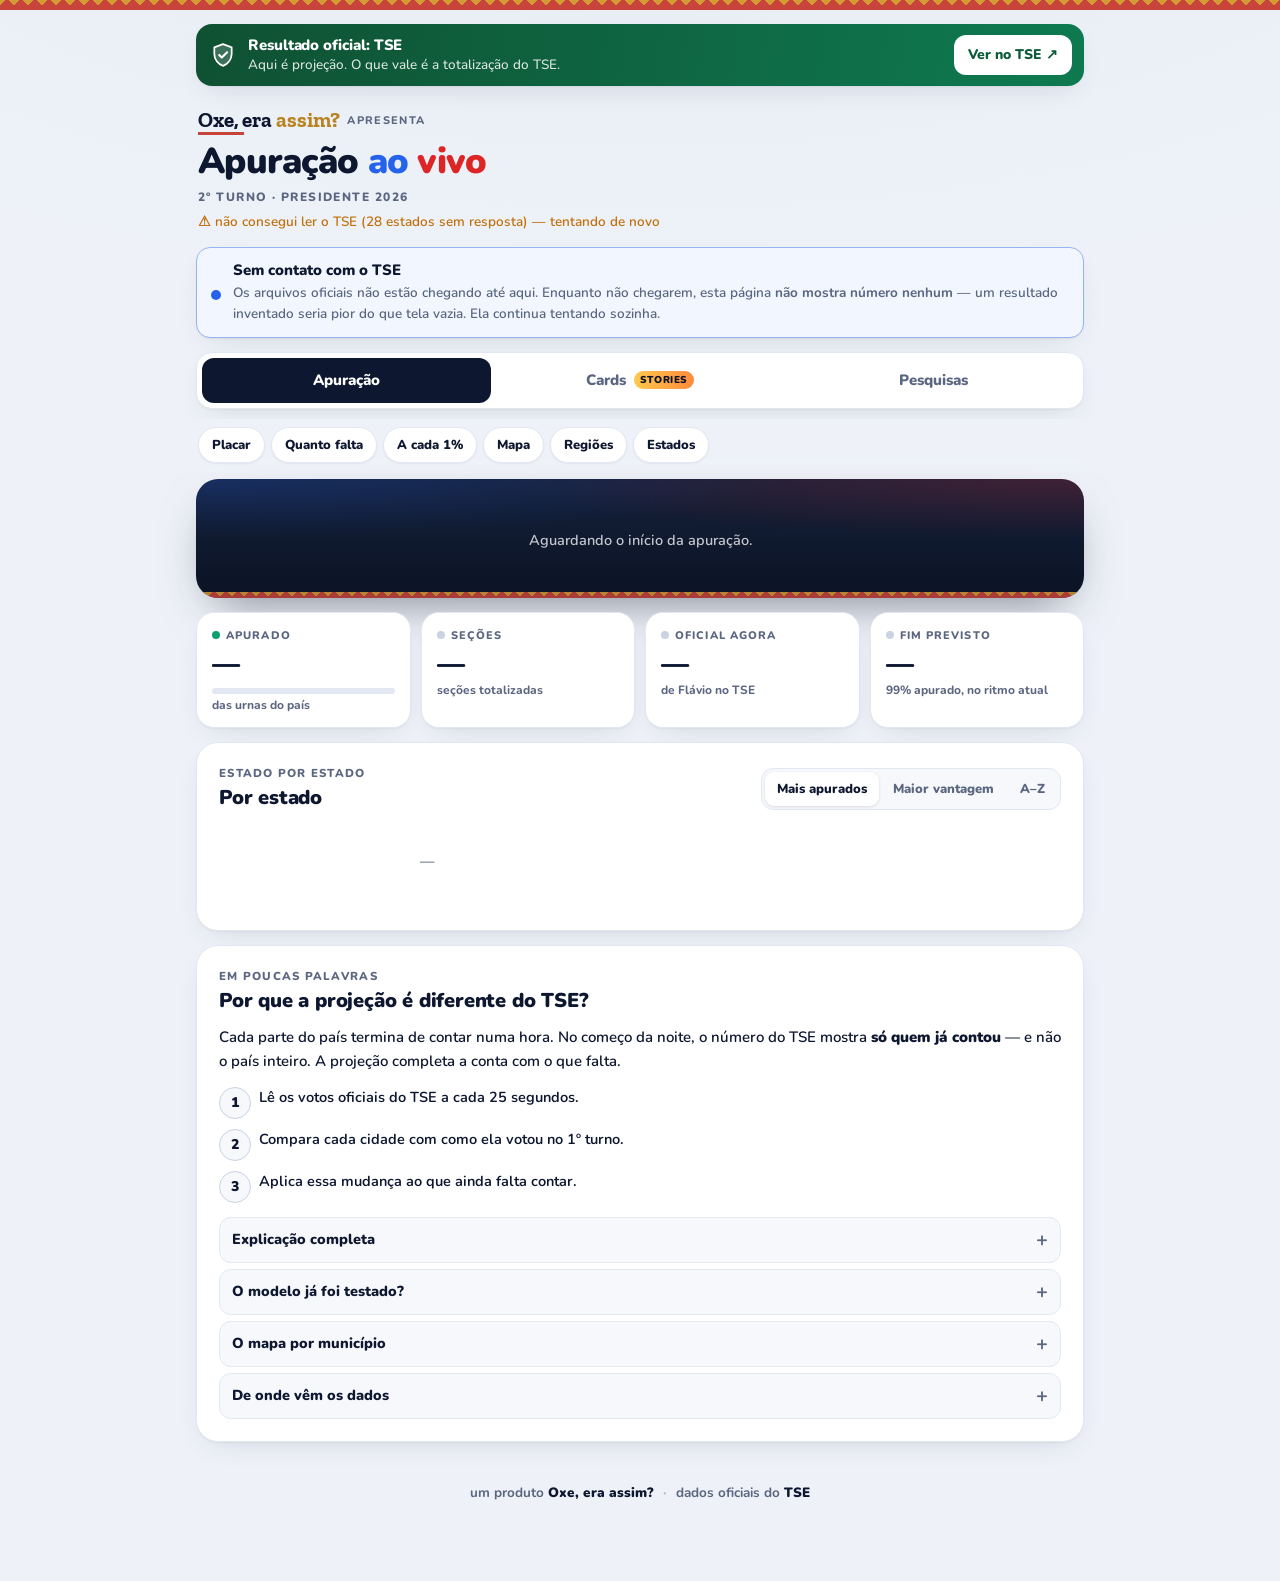
==== apuracao.html @ ff141b6e "Site versão 2: mapa por município, registro a cada 1%, cards de stories e novo visual Mapa com os 5," ====
<!DOCTYPE html>
<html lang="pt-BR">
<head>
<meta charset="utf-8">
<meta name="viewport" content="width=device-width, initial-scale=1">
<title>Projeção da apuração — Presidente 2026</title>
<meta name="description" content="Projeção do resultado final da eleição presidencial a partir dos arquivos oficiais de divulgação do TSE, corrigindo o viés da ordem de apuração.">
<meta name="color-scheme" content="dark light">
<meta name="theme-color" content="#0B1324">

<!--
  Política de segurança de conteúdo.

  A página só pode buscar dados de dois lugares: o TSE e a Wikipédia. Se
  algum script estranho for injetado aqui, ele não consegue mandar nada para
  fora, porque nenhum outro destino é permitido. Também não há script de
  terceiros, nem rastreador, nem CDN: tudo o que roda vem deste repositório.

  'unsafe-inline' em script-src é necessário porque o código da página é
  inline; em compensação, nenhuma origem externa de script é aceita.
-->
<meta http-equiv="Content-Security-Policy" content="
  default-src 'none';
  script-src 'self' 'unsafe-inline';
  style-src 'self' 'unsafe-inline';
  img-src 'self' data: https://oxeapuracao.goatcounter.com;
  font-src 'self' data:;
  connect-src 'self' https://resultados.tse.jus.br https://pt.wikipedia.org;
  manifest-src 'self';
  worker-src 'self';
  base-uri 'none';
  form-action 'none';
  frame-ancestors 'none';
  object-src 'none';
  upgrade-insecure-requests">
<meta name="referrer" content="no-referrer">

<!-- Permite instalar na tela de início do celular e abrir como aplicativo. -->
<meta name="apple-mobile-web-app-capable" content="yes">
<meta name="apple-mobile-web-app-title" content="Apuração">
<meta name="apple-mobile-web-app-status-bar-style" content="black-translucent">
<meta name="mobile-web-app-capable" content="yes">

<meta property="og:title" content="Projeção da apuração — Presidente 2026">
<meta property="og:description" content="No começo da apuração o número engana, porque nem todo lugar termina de contar na mesma hora. Projeção a partir dos dados oficiais do TSE.">
<meta property="og:type" content="website">
<meta name="twitter:card" content="summary">
<style>
/* Nunito (SIL Open Font License 1.1), embutida para não depender de servidor de fontes. */
@font-face{font-family:"Nunito";font-style:normal;font-display:swap;font-weight:200 1000;src:url([data-uri]) format("woff2");unicode-range:U+0000-00FF,U+0131,U+0152-0153,U+02BB-02BC,U+02C6,U+02DA,U+02DC,U+0304,U+0308,U+0329,U+2000-206F,U+20AC,U+2122,U+2191,U+2193,U+2212,U+2215,U+FEFF,U+FFFD;}
/* Zilla Slab 700 (SIL Open Font License 1.1), a letra da marca Oxe, era assim? */
@font-face{font-family:"Zilla Slab";font-style:normal;font-display:swap;font-weight:700;src:url([data-uri]) format("woff2");unicode-range:U+0000-00FF,U+0131,U+0152-0153,U+02BB-02BC,U+02C6,U+02DA,U+02DC,U+2000-206F,U+20AC,U+2122,U+2212;}
</style>
<style>
/*
 * Direção visual (versão 2).
 *
 * Uma noite de apuração é lida de relance, quase sempre no celular. A página
 * é um PLACAR: o número grande no topo, o resto organizado em cartões
 * quietos abaixo dele. A letra é a Nunito — redonda, cheia, legível em
 * tamanho pequeno e bonita em tamanho grande —, embutida no próprio site.
 *
 * As cores dos candidatos são o sistema inteiro: azul para Flávio, vermelho
 * para Lula. Verde só aparece para "ao vivo" e progresso de apuração, que
 * são estado e não opinião. Números sempre em dígitos de largura fixa, para
 * a linha não tremer quando atualiza sozinha.
 */

:root{
  --fundo:#EEF2F8;
  --fundo-2:#E6ECF5;
  --superficie:#FFFFFF;
  --superficie-2:#F6F8FC;
  --painel:#0B1324;
  --painel-2:#14203A;
  --linha:#E2E8F1;
  --linha-forte:#C9D3E2;
  --texto:#0E1730;
  --fraco:#5B6680;
  --pl:#2563EB;
  --pl-forte:#1D4ED8;
  --pl-claro:#DBE7FE;
  --pl-vivo:#7DB2FF;
  --pt:#DC2626;
  --pt-forte:#B91C1C;
  --pt-claro:#FDE0E0;
  --pt-vivo:#FF8A80;
  --ok:#0E9F6E;
  --alerta:#C2700C;
  --mapa-vazio:#D7DEE9;
  --raio:22px;
  --sombra:0 1px 2px rgba(14,23,48,.05),0 10px 30px -12px rgba(14,23,48,.14);
}

@media (prefers-color-scheme: dark){
  :root{
    --fundo:#070B14;
    --fundo-2:#0B1120;
    --superficie:#111A2B;
    --superficie-2:#16213A;
    --painel:#050912;
    --painel-2:#101A30;
    --linha:#1F2A40;
    --linha-forte:#2F3D58;
    --texto:#EAF0FA;
    --fraco:#97A3BC;
    --pl:#4F8DFF;
    --pl-forte:#3B7BF5;
    --pl-claro:#18294A;
    --pt:#F05252;
    --pt-forte:#E53E3E;
    --pt-claro:#3F1D22;
    --ok:#34C38F;
    --alerta:#E3A23F;
    --mapa-vazio:#24304A;
    --sombra:0 1px 2px rgba(0,0,0,.4),0 12px 30px -14px rgba(0,0,0,.6);
  }
}

*{box-sizing:border-box}

html{-webkit-text-size-adjust:100%}
body{
  margin:0;
  background:
    radial-gradient(1200px 500px at 50% -200px,var(--fundo-2),transparent),
    var(--fundo);
  color:var(--texto);
  font:500 16px/1.55 "Nunito",ui-rounded,"SF Pro Rounded",-apple-system,
       BlinkMacSystemFont,"Segoe UI",Roboto,Arial,sans-serif;
  -webkit-font-smoothing:antialiased;
  padding:0 0 72px;
  font-variant-numeric:tabular-nums;
}

.wrap{max-width:920px;margin:0 auto;padding:0 16px}

/* ---------- faixa do TSE, no topo ---------- */
.oficialTopo{
  display:flex;align-items:center;gap:12px;
  margin:14px 0 0;padding:11px 12px 11px 14px;
  border-radius:16px;
  background:linear-gradient(100deg,#0F5132,#0E7A50);
  color:#fff;box-shadow:var(--sombra);
}
.oficialTopo svg{flex:0 0 auto}
.oficialTopo .t{flex:1;min-width:0;font-size:13.5px;line-height:1.3}
.oficialTopo .t b{display:block;font-size:15px;font-weight:850;letter-spacing:-.005em}
.oficialTopo .t span{opacity:.85}
.oficialTopo a{
  flex:0 0 auto;background:#fff;color:#0B5C3B;text-decoration:none;
  font-weight:850;font-size:14px;border-radius:12px;padding:9px 14px;
  white-space:nowrap;
}
.oficialTopo a:hover{filter:brightness(.96)}

/* ---------- cabeçalho ---------- */
.topo{padding:22px 2px 14px;display:flex;align-items:flex-end;gap:12px;flex-wrap:wrap}
.topo .marca{flex:1;min-width:220px}
.sobretitulo{
  font-size:12px;font-weight:850;letter-spacing:.12em;text-transform:uppercase;
  color:var(--fraco);
}
h1{
  font-size:clamp(25px,6.4vw,36px);
  margin:2px 0 0;
  font-weight:900;
  letter-spacing:-.02em;
  line-height:1.08;
}
h1 .pl{color:var(--pl)} h1 .pt{color:var(--pt)}
.sub{color:var(--fraco);font-size:13.5px;margin-top:6px;font-weight:600}
.pisca{
  display:inline-block;width:8px;height:8px;border-radius:50%;
  background:var(--ok);margin-right:7px;vertical-align:1px;
  animation:pulso 1.8s infinite;
  box-shadow:0 0 0 0 color-mix(in srgb,var(--ok) 60%,transparent);
}

h2{
  font-size:20px;margin:0;font-weight:900;letter-spacing:-.01em;line-height:1.2;
}
.rotulo{
  display:block;font-size:11.5px;font-weight:850;letter-spacing:.11em;
  text-transform:uppercase;color:var(--fraco);margin-bottom:3px;
}
.cab{display:flex;align-items:flex-end;justify-content:space-between;gap:12px;
  margin-bottom:16px;flex-wrap:wrap}
.pilula{
  font-size:12.5px;font-weight:800;color:var(--fraco);
  background:var(--superficie-2);border:1px solid var(--linha);
  padding:4px 10px;border-radius:999px;white-space:nowrap;
}

/* ---------- superfícies ---------- */
.cartao{
  background:var(--superficie);
  border:1px solid var(--linha);
  border-radius:var(--raio);
  padding:22px;
  margin-bottom:14px;
  box-shadow:var(--sombra);
}
@media (max-width:480px){ .cartao{padding:18px 16px} }

/* ---------- faixa de estado ---------- */
.status{
  display:flex;align-items:flex-start;gap:12px;
  padding:13px 16px;border-radius:16px;margin-bottom:14px;
  font-size:14px;line-height:1.45;
  border:1px solid var(--linha);background:var(--superficie);
  box-shadow:var(--sombra);
}
.status b{display:block;font-size:15px;margin-bottom:1px;font-weight:850}
.status .faixa{font-size:13.5px}
.status.pesq{border-color:color-mix(in srgb,var(--pl) 40%,var(--linha));
  background:color-mix(in srgb,var(--pl) 6%,var(--superficie))}
.status.vivo{border-color:color-mix(in srgb,var(--ok) 45%,var(--linha));
  background:color-mix(in srgb,var(--ok) 7%,var(--superficie))}
.ponto{width:10px;height:10px;border-radius:50%;flex:0 0 auto;margin-top:6px}
.status.vivo .ponto{background:var(--ok);box-shadow:0 0 0 0 color-mix(in srgb,var(--ok) 60%,transparent);animation:pulso 1.8s infinite}
.status.pesq .ponto{background:var(--pl)}
.status.fim .ponto{background:var(--fraco)}
@keyframes pulso{
  70%{box-shadow:0 0 0 10px transparent}
  100%{box-shadow:0 0 0 0 transparent}
}

/* ---------- abas ---------- */
.abas{
  display:flex;gap:4px;margin-bottom:14px;
  background:var(--superficie);border:1px solid var(--linha);
  border-radius:16px;padding:5px;box-shadow:var(--sombra);
}
.aba{
  flex:1;background:none;border:0;border-radius:12px;padding:11px 12px;
  font:inherit;font-size:15px;font-weight:850;color:var(--fraco);
  cursor:pointer;transition:background .15s,color .15s;
}
.aba.ativa{background:var(--texto);color:var(--superficie)}
.aba:not(.ativa):hover{color:var(--texto);background:var(--superficie-2)}
.aba:focus-visible{outline:2px solid var(--pl);outline-offset:2px}

/* ---------- o placar ---------- */
#cartaoPlacar,.painel{
  background:
    radial-gradient(120% 90% at 0% 0%,color-mix(in srgb,var(--pl) 22%,transparent),transparent 55%),
    radial-gradient(120% 90% at 100% 0%,color-mix(in srgb,var(--pt) 22%,transparent),transparent 55%),
    linear-gradient(180deg,var(--painel-2),var(--painel));
  border:0;
  color:#fff;
  padding:26px 24px 22px;
  position:relative;
  overflow:hidden;
  box-shadow:0 20px 50px -20px rgba(8,15,35,.55);
}
#cartaoPlacar>*,.painel>*{position:relative}
.painel h2{color:#fff}
.painel .rotulo{color:rgba(255,255,255,.6)}

.placar{display:flex;gap:14px;align-items:flex-start}
.lado{flex:1;min-width:0}
.lado.dir{text-align:right}
.quem{display:flex;align-items:center;gap:9px;margin-bottom:8px}
.lado.dir .quem{flex-direction:row-reverse}
.avatar{
  width:34px;height:34px;border-radius:50%;flex:0 0 auto;
  display:grid;place-items:center;font-weight:900;font-size:13.5px;color:#fff;
  letter-spacing:-.02em;
}
.pl .avatar{background:linear-gradient(140deg,#3B82F6,#1D4ED8);box-shadow:0 0 0 3px rgba(125,178,255,.25)}
.pt .avatar{background:linear-gradient(140deg,#F05252,#B91C1C);box-shadow:0 0 0 3px rgba(255,138,128,.25)}
.nome{
  font-size:15px;color:rgba(255,255,255,.92);
  font-weight:800;letter-spacing:.005em;line-height:1.15;
  min-width:0;overflow-wrap:anywhere;
}
@media (max-width:420px){ .nome{font-size:13.5px} .avatar{width:30px;height:30px;font-size:12px} }
.nome small{display:block;font-size:11.5px;font-weight:700;color:rgba(255,255,255,.55);letter-spacing:.04em}
.pct{
  /* 11,5vw: a 13 o "51,0%" saía cortado numa tela de 320 px. */
  font-size:clamp(34px,11.6vw,70px);
  font-weight:900;line-height:.95;letter-spacing:-.035em;
}
#cartaoPlacar .faixa,.painel .faixa{font-size:12.5px;color:rgba(255,255,255,.62);margin-top:8px;font-weight:600}

.barra{
  height:16px;border-radius:999px;overflow:hidden;display:flex;
  margin:22px 0 0;background:rgba(255,255,255,.12);gap:3px;
}
.barra i{display:block;height:100%;transition:width .8s cubic-bezier(.22,1,.36,1)}
.barra i:first-child{border-radius:999px 0 0 999px}
.barra i:last-child{border-radius:0 999px 999px 0}
.meio{position:relative;height:20px}
.meio:after{
  content:"";position:absolute;left:50%;top:-16px;width:3px;height:22px;
  background:#fff;opacity:.95;border-radius:2px;transform:translateX(-50%);
}
.meio span{
  position:absolute;left:50%;top:8px;transform:translateX(-50%);
  font-size:10.5px;color:rgba(255,255,255,.65);letter-spacing:.06em;font-weight:800;
}
#probabilidade{
  font-size:14.5px;margin-top:10px;color:#fff;font-weight:750;
  background:rgba(255,255,255,.08);border:1px solid rgba(255,255,255,.12);
  border-radius:12px;padding:9px 12px;text-align:center;
}

/* comparação oficial × projeção, dentro do placar */
.compara{margin-top:16px;display:grid;gap:9px}
.compara .linha{display:grid;grid-template-columns:96px 1fr 112px;gap:10px;align-items:center}
.compara .tag{font-size:11.5px;font-weight:850;letter-spacing:.08em;text-transform:uppercase;color:rgba(255,255,255,.7)}
.compara .mini{height:8px;border-radius:999px;overflow:hidden;display:flex;background:rgba(255,255,255,.12);gap:2px}
.compara .mini i{display:block;height:100%}
.compara .v{font-size:13px;font-weight:800;text-align:right;color:rgba(255,255,255,.9)}
.oqueE{font-size:12.5px;color:rgba(255,255,255,.6);margin-top:12px;line-height:1.5;font-weight:600}
.oqueE b{color:rgba(255,255,255,.9)}

/* ---------- contagem regressiva ---------- */
.contagem{margin-bottom:22px}
.rotuloContagem{
  font-size:12px;letter-spacing:.12em;text-transform:uppercase;
  color:rgba(255,255,255,.65);margin-bottom:12px;font-weight:850;
}
.relogio{display:flex;align-items:flex-start;justify-content:center;gap:6px}
.relogio .bloco{
  display:flex;flex-direction:column;align-items:center;min-width:66px;
  background:rgba(255,255,255,.07);border:1px solid rgba(255,255,255,.1);
  border-radius:14px;padding:10px 6px 8px;
}
.relogio b{
  font-size:clamp(28px,8.5vw,42px);font-weight:900;line-height:1;
  letter-spacing:-.02em;color:#fff;
}
.relogio span{
  font-size:10.5px;color:rgba(255,255,255,.55);margin-top:6px;
  letter-spacing:.08em;text-transform:uppercase;font-weight:800;
}
.relogio .sep{display:none}
.dataUrnas{font-size:12.5px;color:rgba(255,255,255,.55);margin-top:14px;font-weight:700}
.vazio{text-align:center;padding:24px 8px;color:var(--fraco);font-size:14.5px;font-weight:600}
#cartaoPlacar .vazio{color:rgba(255,255,255,.75)}

/* ---------- blocos de números ---------- */
.blocos{
  display:grid;grid-template-columns:repeat(2,minmax(0,1fr));gap:10px;
  margin-bottom:14px;
}
@media (min-width:700px){ .blocos{grid-template-columns:repeat(4,minmax(0,1fr))} }
.bloco-num{
  background:var(--superficie);border:1px solid var(--linha);
  border-radius:18px;padding:14px 15px 13px;box-shadow:var(--sombra);
  min-width:0;
}
.bloco-num .l{font-size:12px;color:var(--fraco);font-weight:750;line-height:1.3;margin-top:4px}
.bloco-num .r{font-size:clamp(17px,5.4vw,28px);font-weight:900;letter-spacing:-.02em;line-height:1.1;
  white-space:nowrap;overflow:hidden;text-overflow:ellipsis}
.bloco-num .k{font-size:11px;font-weight:850;letter-spacing:.1em;text-transform:uppercase;color:var(--fraco);display:flex;align-items:center;gap:6px;margin-bottom:5px}
.bloco-num .k i{width:8px;height:8px;border-radius:50%;display:inline-block;background:var(--linha-forte)}
.bloco-num.pl .r{color:var(--pl)} .bloco-num.pl .k i{background:var(--pl)}
.bloco-num.pt .r{color:var(--pt)} .bloco-num.pt .k i{background:var(--pt)}
.bloco-num.ok .k i{background:var(--ok)}
.progresso{height:6px;border-radius:999px;background:var(--linha);overflow:hidden;margin-top:9px}
.progresso i{display:block;height:100%;background:linear-gradient(90deg,var(--ok),#34D399);border-radius:999px;transition:width .8s}

/* ---------- linha do tempo (registro a cada 1%) ---------- */
.linhaTempo{list-style:none;margin:0;padding:0;position:relative}
.linhaTempo:before{
  content:"";position:absolute;left:27px;top:8px;bottom:8px;width:2px;
  background:linear-gradient(var(--linha-forte),transparent);border-radius:2px;
}
.marco{display:grid;grid-template-columns:56px 1fr;gap:12px;padding:0 0 14px;position:relative;
  animation:entra .5s cubic-bezier(.22,1,.36,1)}
@keyframes entra{from{opacity:0;transform:translateY(-6px)}to{opacity:1;transform:none}}
.marco-pct{
  width:56px;height:56px;border-radius:50%;display:grid;place-items:center;
  background:var(--superficie);border:3px solid var(--linha-forte);
  font-weight:900;font-size:16px;letter-spacing:-.03em;position:relative;z-index:1;
}
.marco-pct.pl{border-color:var(--pl);color:var(--pl)}
.marco-pct.pt{border-color:var(--pt);color:var(--pt)}
.marco-corpo{
  background:var(--superficie-2);border:1px solid var(--linha);border-radius:16px;
  padding:11px 13px 10px;min-width:0;
}
.marco-topo{display:flex;justify-content:space-between;gap:10px;font-size:13px;color:var(--fraco);font-weight:750;margin-bottom:7px}
.marco-topo b{color:var(--texto);font-weight:900;font-size:14px}
.duelo{display:grid;grid-template-columns:82px 1fr auto;gap:9px;align-items:center;margin-top:5px}
.duelo .tag{font-size:10.5px;font-weight:900;letter-spacing:.08em;text-transform:uppercase;color:var(--fraco)}
.duelo .tag.proj{color:var(--texto)}
.duelo .mini{height:9px;border-radius:999px;overflow:hidden;display:flex;gap:2px;background:var(--linha)}
.duelo .mini i{display:block;height:100%}
.duelo .v{font-size:13px;font-weight:850;white-space:nowrap}
.duelo .v .a{color:var(--pl)} .duelo .v .b{color:var(--pt)}
.dif{margin-top:7px;font-size:12px;color:var(--fraco);font-weight:700}
.dif b{color:var(--texto)}
@media (max-width:420px){
  .marco{grid-template-columns:46px 1fr;gap:9px}
  .marco-pct{width:46px;height:46px;font-size:14px}
  .linhaTempo:before{left:22px}
  .duelo{grid-template-columns:74px 1fr auto;gap:7px}
  .duelo .tag{letter-spacing:.03em}
}
.acoes{display:flex;gap:8px;flex-wrap:wrap;margin-top:6px}
.bt-sec{
  font:inherit;font-size:14px;font-weight:850;cursor:pointer;
  background:var(--superficie-2);color:var(--texto);
  border:1px solid var(--linha-forte);border-radius:12px;padding:10px 14px;
}
.bt-sec:hover{background:var(--linha)}
.bt-sec.forte{background:var(--texto);color:var(--superficie);border-color:var(--texto)}

/* auditoria final */
.auditoria{display:grid;gap:8px;margin-top:4px}
.aud{display:grid;grid-template-columns:64px 1fr auto;gap:10px;align-items:center;
  padding:10px 12px;border-radius:14px;background:var(--superficie-2);border:1px solid var(--linha)}
.aud .p{font-weight:900;font-size:16px}
.aud .s{font-size:12.5px;color:var(--fraco);font-weight:700}
.aud .e{font-weight:900;font-size:14px;padding:4px 9px;border-radius:999px}
.aud .e.bom{background:color-mix(in srgb,var(--ok) 15%,transparent);color:var(--ok)}
.aud .e.ruim{background:color-mix(in srgb,var(--alerta) 15%,transparent);color:var(--alerta)}

/* ---------- mapa ---------- */
.seletor{display:inline-flex;background:var(--superficie-2);border:1px solid var(--linha);border-radius:12px;padding:3px;gap:2px}
.seletor button{font:inherit;font-size:13px;font-weight:850;border:0;background:none;color:var(--fraco);padding:7px 12px;border-radius:9px;cursor:pointer}
.seletor button.ativo{background:var(--superficie);color:var(--texto);box-shadow:0 1px 3px rgba(0,0,0,.12)}
.mapaCaixa{position:relative}
#mapa{width:100%;max-width:640px;margin:0 auto;display:block;height:auto;touch-action:manipulation}
#mapa .m{cursor:pointer;transition:fill .6s,fill-opacity .6s}
#mapa .m:hover{stroke:var(--texto);stroke-width:1.2px}
#mapa .m.sel{stroke:var(--texto);stroke-width:2px}
@media (max-width:620px){
  #cartaoMapa{padding-left:8px;padding-right:8px}
  #cartaoMapa .cab,#legendaMapa,#cartaoMapa .escala,#cartaoMapa .busca{padding-left:10px;padding-right:10px}
}
.escala{display:flex;align-items:center;gap:10px;margin-top:12px;font-size:12px;font-weight:800;color:var(--fraco);flex-wrap:wrap}
.escala .g{display:flex;height:10px;border-radius:999px;overflow:hidden;flex:1;min-width:160px}
.escala .g i{flex:1}
.ficha{
  position:absolute;left:50%;bottom:8px;transform:translateX(-50%);
  width:min(340px,calc(100% - 16px));
  background:var(--superficie);border:1px solid var(--linha-forte);border-radius:16px;
  box-shadow:0 18px 40px -12px rgba(0,0,0,.35);padding:13px 14px;z-index:5;
}
.ficha[hidden]{display:none}
.ficha .tt{font-weight:900;font-size:16px;line-height:1.2;padding-right:26px}
.ficha .ss{font-size:12.5px;color:var(--fraco);font-weight:700;margin:2px 0 8px}
.ficha .fx{position:absolute;right:8px;top:6px;border:0;background:none;font-size:22px;color:var(--fraco);cursor:pointer;line-height:1;padding:4px 6px}
.ficha .ln{display:flex;justify-content:space-between;font-size:13.5px;font-weight:800;margin-top:4px}
.ficha .mini{height:9px;border-radius:999px;overflow:hidden;display:flex;gap:2px;background:var(--linha);margin:6px 0 2px}
.ficha .mini i{display:block;height:100%}
.ficha .nota{font-size:11.5px;color:var(--fraco);font-weight:650;margin-top:7px;line-height:1.4}
.ficha .bt-sec{margin-top:9px;width:100%;font-size:13.5px;padding:8px 10px}

/* ---------- gráfico ---------- */
svg.graf{display:block;width:100%;height:170px;overflow:visible}
.legenda{display:flex;gap:16px;flex-wrap:wrap;font-size:12.5px;color:var(--fraco);font-weight:750;margin-top:10px}
.legenda span{display:inline-flex;align-items:center;gap:6px}
.legenda i{width:18px;height:3px;border-radius:2px;display:inline-block}

/* ---------- lista de estados ---------- */
.estados{display:grid;grid-template-columns:1fr;gap:8px}
@media (min-width:760px){ .estados{grid-template-columns:1fr 1fr} }
.uf-linha{
  display:grid;grid-template-columns:46px 1fr 62px;gap:12px;align-items:center;
  padding:10px 12px;border-radius:14px;background:var(--superficie-2);border:1px solid var(--linha);
}
.uf-sigla{
  width:46px;height:46px;border-radius:12px;display:grid;place-items:center;
  font-weight:900;font-size:15px;color:#fff;background:var(--linha-forte);
}
.uf-sigla.pl{background:linear-gradient(140deg,#3B82F6,#1D4ED8)}
.uf-sigla.pt{background:linear-gradient(140deg,#F05252,#B91C1C)}
.uf-sigla.sd{background:var(--mapa-vazio);color:var(--fraco)}
.uf-disputa{height:10px;border-radius:999px;overflow:hidden;display:flex;gap:2px;background:var(--linha);position:relative}
.uf-disputa i{display:block;height:100%}
.uf-disputa.sem-dado{opacity:.35}
.uf-meta{display:flex;justify-content:space-between;font-size:11.5px;color:var(--fraco);margin-top:6px;font-weight:750}
.uf-proj{text-align:right;font-weight:900;font-size:17px;letter-spacing:-.02em}
.uf-proj small{display:block;font-size:10.5px;color:var(--fraco);font-weight:750;letter-spacing:0}
.uf-apur{height:4px;border-radius:999px;background:var(--linha);overflow:hidden;margin-top:6px}
.uf-apur i{display:block;height:100%;background:var(--ok)}

/* ---------- pesquisas ---------- */
.listaPesq{display:grid;gap:8px}
.pesq{
  display:grid;grid-template-columns:1fr auto;gap:6px 12px;align-items:center;
  padding:12px 14px;border-radius:14px;background:var(--superficie-2);border:1px solid var(--linha);
}
.pesq .inst{font-weight:900;font-size:15px;line-height:1.2}
.pesq .det{font-size:12px;color:var(--fraco);font-weight:700;margin-top:2px}
.pesq .nums{text-align:right;font-weight:900;font-size:15px;white-space:nowrap}
.pesq .nums .a{color:var(--pl)} .pesq .nums .b{color:var(--pt)}
.pesq .mini{grid-column:1 / -1;height:7px;border-radius:999px;overflow:hidden;display:flex;gap:2px;background:var(--linha)}
.pesq .mini i{display:block;height:100%}
.selo{display:inline-flex;align-items:center;gap:4px;font-size:11px;font-weight:850;padding:2px 8px;border-radius:999px;margin-left:6px;vertical-align:2px}
.selo.ok{background:color-mix(in srgb,var(--ok) 14%,transparent);color:var(--ok)}
.selo.nao{background:var(--linha);color:var(--fraco)}

.acerto{display:grid;gap:8px}
.ac{display:grid;grid-template-columns:1fr 130px;gap:10px;align-items:center;padding:11px 13px;border-radius:14px;background:var(--superficie-2);border:1px solid var(--linha)}
.ac .n{font-weight:900;font-size:14.5px}
.ac .d{font-size:12px;color:var(--fraco);font-weight:700}
.erro-barra{position:relative;height:9px;background:var(--linha);border-radius:999px}
.erro-barra::before{content:"";position:absolute;left:50%;top:-3px;width:2px;height:15px;background:var(--linha-forte);transform:translateX(-50%)}
.erro-barra span{position:absolute;top:0;height:9px;border-radius:999px}
.erro-num{font-size:12.5px;margin-top:5px;font-weight:900;text-align:right}

/* ---------- textos auxiliares ---------- */
.faixa{font-size:13px;color:var(--fraco);line-height:1.55;font-weight:600}
.aviso{font-size:13.5px;color:var(--fraco);line-height:1.6;font-weight:600}
.aviso strong{color:var(--texto);font-weight:850}
.erro{color:var(--alerta)}
a{color:var(--pl)}
.resumo{font-size:15px;line-height:1.6;font-weight:600;margin:0}
.resumo b{font-weight:900}
.passos{display:grid;gap:10px;margin:14px 0 4px;padding:0;list-style:none;counter-reset:p}
.passos li{display:grid;grid-template-columns:30px 1fr;gap:10px;align-items:start;font-size:14.5px;font-weight:650;line-height:1.45}
.passos li:before{counter-increment:p;content:counter(p);width:30px;height:30px;border-radius:50%;display:grid;place-items:center;font-weight:900;font-size:14px;background:var(--superficie-2);border:1px solid var(--linha-forte)}

details{font-size:14px;color:var(--fraco);line-height:1.65;font-weight:600}
details+details{margin-top:6px}
summary{
  cursor:pointer;color:var(--texto);font-weight:850;font-size:14.5px;padding:10px 12px;
  list-style:none;border-radius:12px;background:var(--superficie-2);border:1px solid var(--linha);
  display:flex;align-items:center;justify-content:space-between;gap:10px;
}
summary::-webkit-details-marker{display:none}
summary:after{content:"+";font-size:20px;font-weight:700;color:var(--fraco);line-height:1}
details[open] summary:after{content:"−"}
summary:focus-visible{outline:2px solid var(--pl);outline-offset:3px}
details p{margin:12px 4px}
details b{color:var(--texto)}

/* ---------- crédito ---------- */
.creditos{
  text-align:center;font-size:13.5px;color:var(--fraco);
  padding:26px 8px 4px;line-height:1.7;font-weight:700;
}
.creditos a{color:var(--texto);text-decoration:none;font-weight:900}
.creditos a:hover{color:var(--pl)}
.creditos .sep{opacity:.5;margin:0 6px}

/* ---------- instalação ---------- */
.instalar{display:none;align-items:center;gap:12px;flex-wrap:nowrap}
.instalar .txt{flex:1;min-width:0;font-size:13.5px;color:var(--fraco)}
.instalar .txt b{color:var(--texto)}
button.bt{
  background:var(--pl);color:#fff;border:0;border-radius:12px;
  padding:11px 18px;font:inherit;font-size:14.5px;font-weight:850;cursor:pointer;
}
button.bt:hover{filter:brightness(1.07)}
button.fechar{
  background:none;color:var(--fraco);border:0;cursor:pointer;
  font-size:22px;line-height:1;padding:4px 7px;font-family:inherit;
}
button:focus-visible{outline:2px solid var(--pl);outline-offset:2px}
[hidden]{display:none!important}

@media (prefers-reduced-motion:reduce){
  *{animation:none!important;transition:none!important}
}

/* ---------- atalhos ---------- */
.atalhos{
  position:sticky;top:0;z-index:20;display:flex;gap:6px;overflow-x:auto;
  padding:8px 2px 10px;margin:-4px 0 6px;scrollbar-width:none;
  background:linear-gradient(var(--fundo) 75%,transparent);
}
.atalhos::-webkit-scrollbar{display:none}
.atalhos a{
  flex:0 0 auto;text-decoration:none;color:var(--texto);font-weight:850;font-size:13px;
  background:var(--superficie);border:1px solid var(--linha);border-radius:999px;
  padding:7px 13px;box-shadow:0 1px 2px rgba(14,23,48,.06);
}
.atalhos a:hover{border-color:var(--linha-forte)}
[id^="cartao"]{scroll-margin-top:60px}
.bt-compartilhar{
  margin-top:14px;width:100%;font:inherit;font-size:14px;font-weight:850;cursor:pointer;
  background:rgba(255,255,255,.1);color:#fff;border:1px solid rgba(255,255,255,.2);
  border-radius:12px;padding:10px 14px;
}
.bt-compartilhar:hover{background:rgba(255,255,255,.16)}

/* ---------- quanto falta ---------- */
.falta{display:grid;grid-template-columns:1fr 1fr;gap:10px}
@media (max-width:480px){ .falta{grid-template-columns:1fr} }
.falta-num{background:var(--superficie-2);border:1px solid var(--linha);border-radius:16px;padding:14px 15px}
.falta-num b{display:block;font-size:clamp(24px,6.5vw,32px);font-weight:900;letter-spacing:-.02em;line-height:1.1}
.falta-num span{display:block;font-size:12.5px;color:var(--fraco);font-weight:750;margin-top:4px;line-height:1.35}

/* ---------- regiões ---------- */
.regioes{display:grid;gap:10px}
.reg{display:grid;grid-template-columns:120px 1fr 92px;gap:12px;align-items:center}
@media (max-width:480px){ .reg{grid-template-columns:92px 1fr 80px;gap:9px} }
.reg .n{font-weight:900;font-size:15px}
.reg .n small{display:block;font-size:11.5px;color:var(--fraco);font-weight:750}
.reg .mini{height:14px;border-radius:999px;overflow:hidden;display:flex;gap:2px;background:var(--linha)}
.reg .mini i{display:block;height:100%}
.reg .v{text-align:right;font-weight:900;font-size:14px;line-height:1.2}
.reg .v small{display:block;font-size:11px;color:var(--fraco);font-weight:750}

/* ---------- saldo ---------- */
.saldo{display:grid;grid-template-columns:1fr 1fr;gap:14px}
@media (max-width:520px){ .saldo{grid-template-columns:1fr} }
.saldo-tit{font-weight:900;font-size:14px;margin-bottom:8px}
.sd{display:grid;grid-template-columns:38px 1fr 64px;gap:9px;align-items:center;margin-bottom:7px}
.sd .u{font-weight:900;font-size:13px}
.sd .b{height:10px;border-radius:999px;background:var(--linha);overflow:hidden}
.sd .b i{display:block;height:100%;border-radius:999px}
.sd .q{font-weight:850;font-size:13px;white-space:nowrap;text-align:right}

/* ---------- busca ---------- */
.busca{margin:0 0 10px}
.busca input{
  width:100%;font:inherit;font-size:15px;font-weight:700;color:var(--texto);
  background:var(--superficie-2);border:1px solid var(--linha-forte);border-radius:12px;
  padding:10px 13px;
}
.busca input:focus{outline:2px solid var(--pl);outline-offset:1px}
.marco .virada{display:inline-block;margin-left:6px;font-size:10.5px;font-weight:900;letter-spacing:.06em;
  text-transform:uppercase;padding:2px 7px;border-radius:999px;background:color-mix(in srgb,var(--alerta) 16%,transparent);color:var(--alerta)}

/* ---------- formato stories ---------- */
.stories{position:fixed;inset:0;z-index:100;background:#03060C;display:flex;flex-direction:column;
  align-items:center;justify-content:center;padding:10px}
.st-caixa{
  height:min(calc(100vh - 56px),calc((100vw - 20px) * 16 / 9));aspect-ratio:9/16;
  border-radius:18px;overflow:hidden;color:#fff;position:relative;
  background:
    radial-gradient(90% 50% at 0% 0%,rgba(37,99,235,.35),transparent 60%),
    radial-gradient(90% 50% at 100% 0%,rgba(220,38,38,.35),transparent 60%),
    linear-gradient(180deg,#14203A,#070B14);
  container-type:size;
}
/* Tudo medido pela altura da tela 9:16 (cqh), para os 20 pontos caberem
 * sempre, do celular pequeno ao monitor. */
.st-in{position:absolute;inset:0;display:flex;flex-direction:column;
  padding:5.5cqh 6cqw 3.5cqh;font-size:1.38cqh}
.st-cab .a{font-size:.8em;letter-spacing:.14em;text-transform:uppercase;font-weight:900;color:rgba(255,255,255,.65)}
.st-cab h3{margin:.25em 0 .1em;font-size:2.3em;font-weight:900;line-height:1.02;letter-spacing:-.02em}
.st-cab h3 .x{color:#7DB2FF} .st-cab h3 .y{color:#FF8A80}
.st-cab .b{font-size:.95em;color:rgba(255,255,255,.7);font-weight:700}
.st-leg{display:flex;gap:1.2em;margin:1em 0 .6em;font-size:.82em;font-weight:800;color:rgba(255,255,255,.7)}
.st-leg i{display:inline-block;width:1.6em;height:.5em;border-radius:1em;margin-right:.4em;vertical-align:.1em}
.st-lista{flex:1;display:flex;flex-direction:column;justify-content:space-between;min-height:0;gap:.25em}
.st-l{display:grid;grid-template-columns:3.4em 1fr 1fr;gap:.9em;align-items:center;flex:1;min-height:0}
.st-l .k{font-weight:900;font-size:1.15em;line-height:1.02}
.st-l .k small{display:block;font-size:.66em;color:rgba(255,255,255,.55);font-weight:800}
.st-l .c{font-size:.82em;font-weight:850;white-space:nowrap}
.st-l .c .mini{height:.55em;border-radius:1em;overflow:hidden;display:flex;gap:1px;background:rgba(255,255,255,.12);margin-top:.2em}
.st-l .c .mini i{display:block;height:100%}
.st-l .c.of{opacity:.75}
.st-rod{margin-top:1em;display:flex;justify-content:space-between;align-items:flex-end;font-size:.8em;font-weight:800;color:rgba(255,255,255,.65)}
.st-rod b{color:#fff;font-weight:900;font-size:1.15em}
.st-dica{color:rgba(255,255,255,.7);font-size:13px;font-weight:700;margin-top:10px}
.st-dica button{font:inherit;font-weight:900;color:#fff;background:rgba(255,255,255,.12);border:0;border-radius:8px;padding:5px 10px;cursor:pointer;margin-left:6px}

/* ---------- cards ---------- */
.aba .novo{font-size:10px;font-weight:900;letter-spacing:.06em;text-transform:uppercase;
  background:linear-gradient(90deg,#FFC94D,#FF8A3D);color:#0B1324;border-radius:999px;padding:2px 6px;margin-left:4px;vertical-align:2px}
.avisoCard{
  display:flex;align-items:center;gap:10px;width:100%;margin:0 0 14px;cursor:pointer;
  font:inherit;font-weight:850;font-size:14.5px;color:#0B1324;text-align:left;
  background:linear-gradient(90deg,#FFC94D,#FF8A3D);border:0;border-radius:16px;padding:13px 16px;
  box-shadow:0 10px 26px -12px rgba(255,138,61,.7);animation:entra .5s;
}
.avisoCard .ic{font-size:18px}
.avisoCard .vai{margin-left:auto;font-weight:900;white-space:nowrap}
.bt-ouro{
  font:inherit;font-size:15px;font-weight:900;cursor:pointer;color:#0B1324;width:100%;
  background:linear-gradient(90deg,#FFC94D,#FF8A3D);border:0;border-radius:14px;padding:13px 16px;
  box-shadow:0 10px 26px -12px rgba(255,138,61,.7);
}
.bt-ouro:hover{filter:brightness(1.05)}
.bt-ouro:disabled,.bt-sec:disabled{opacity:.45;cursor:not-allowed;filter:grayscale(.6)}
.thumbs{display:grid;grid-template-columns:repeat(auto-fill,minmax(130px,1fr));gap:12px}
.thumb{font:inherit;border:0;padding:0;background:none;cursor:pointer;text-align:left;color:var(--texto)}
.thumb img{width:100%;aspect-ratio:9/16;border-radius:14px;display:block;background:#0B1324;
  box-shadow:0 10px 24px -12px rgba(0,0,0,.5);transition:transform .15s}
.thumb:hover img{transform:translateY(-3px)}
.thumb span{display:block;font-weight:900;font-size:13.5px;margin-top:7px}
.thumb small{display:block;font-size:11.5px;color:var(--fraco);font-weight:750}
.palpite{display:flex;justify-content:space-between;align-items:flex-end}
.pp span{display:block;font-size:13px;font-weight:900;letter-spacing:.06em;text-transform:uppercase}
.pp b{font-size:clamp(34px,10vw,48px);font-weight:900;letter-spacing:-.03em;line-height:1}
.pp.dir{text-align:right}
.palpiteBarra{display:flex;height:14px;border-radius:999px;overflow:hidden;gap:3px;margin:12px 0 4px;background:var(--linha)}
.palpiteBarra i{display:block;height:100%}
#palpiteBarraPl{background:linear-gradient(90deg,#1D4ED8,#60A5FA)}
#palpiteBarraPt{background:linear-gradient(90deg,#F87171,#B91C1C)}
#palpite{width:100%;accent-color:var(--texto);margin-top:6px}
.sel{flex:1;font:inherit;font-size:15px;font-weight:750;color:var(--texto);background:var(--superficie-2);
  border:1px solid var(--linha-forte);border-radius:12px;padding:10px 12px}
.cardModal{position:fixed;inset:0;z-index:120;background:rgba(3,6,12,.88);display:flex;
  align-items:center;justify-content:center;padding:14px;backdrop-filter:blur(6px)}
.cm-caixa{display:flex;gap:16px;align-items:center;max-height:100%;flex-wrap:wrap;justify-content:center}
.cm-caixa img{height:min(68vh,calc((100vw - 28px) * 16 / 9));aspect-ratio:9/16;border-radius:16px;
  box-shadow:0 30px 60px -20px rgba(0,0,0,.8)}
.cm-acoes{display:flex;flex-direction:column;gap:8px;width:min(340px,100%)}
.cm-acoes .bt-sec{background:rgba(255,255,255,.08);color:#fff;border-color:rgba(255,255,255,.2)}

/* ---------- identidade Oxe e fator UAU ---------- */
.cordel{
  height:10px;
  background:
    linear-gradient(135deg,#D49B35 25%,transparent 25%) 0 0/14px 10px,
    linear-gradient(225deg,#D49B35 25%,transparent 25%) 0 0/14px 10px,
    #C8433A;
}
.marcaOxe{display:inline-block;font:700 21px/1.1 "Zilla Slab",Georgia,serif;color:var(--texto);
  letter-spacing:-.005em;margin-bottom:6px;padding-bottom:4px;
  background:linear-gradient(#C8433A,#C8433A) left bottom/46px 3px no-repeat}
.marcaOxe b{color:#B9831F;font-weight:700}
@media (prefers-color-scheme: dark){ .marcaOxe b{color:#F2B544} }
.marcaOxe small{font:800 11px/1 "Nunito",sans-serif;letter-spacing:.12em;text-transform:uppercase;color:var(--fraco);margin-left:4px;vertical-align:3px}
.topo .sobretitulo{display:block;margin-top:6px}
#cartaoPlacar::before,.painel::before{
  content:"";position:absolute;left:50%;top:-60%;width:180%;aspect-ratio:1;transform:translateX(-50%);
  background:repeating-conic-gradient(from 0deg,rgba(242,181,68,.07) 0deg 5deg,transparent 5deg 10deg);
  -webkit-mask:radial-gradient(closest-side,#000 20%,transparent 75%);
          mask:radial-gradient(closest-side,#000 20%,transparent 75%);
  animation:girar 140s linear infinite;pointer-events:none;
}
#cartaoPlacar::after,.painel::after{
  content:"";position:absolute;left:0;right:0;bottom:0;height:6px;
  background:
    linear-gradient(135deg,#D49B35 25%,transparent 25%) 0 0/12px 6px,
    linear-gradient(225deg,#D49B35 25%,transparent 25%) 0 0/12px 6px,#C8433A;
  opacity:.85;
}
@keyframes girar{to{transform:translateX(-50%) rotate(360deg)}}
.pct{background-clip:text;-webkit-background-clip:text;color:transparent!important}
.pl .pct{background-image:linear-gradient(180deg,#BBD6FF,#5B9BFF)}
.pt .pct{background-image:linear-gradient(180deg,#FFC2BC,#FF6B60)}
.wrap>*,#painelApuracao>*,#painelCards>*,#painelPesquisas>*{animation:sobe .7s cubic-bezier(.22,1,.36,1) both}
#painelApuracao>*:nth-child(2),#painelCards>*:nth-child(2){animation-delay:.06s}
#painelApuracao>*:nth-child(3),#painelCards>*:nth-child(3){animation-delay:.12s}
#painelApuracao>*:nth-child(4),#painelCards>*:nth-child(4){animation-delay:.18s}
#painelApuracao>*:nth-child(5){animation-delay:.24s}
#painelApuracao>*:nth-child(n+6){animation-delay:.3s}
@keyframes sobe{from{opacity:0;transform:translateY(14px)}to{opacity:1;transform:none}}

#previaPesquisas .pct,#mediaCorpo .pct{font-size:clamp(26px,9vw,62px)}
</style>
</head>
<body>
<div class="cordel" aria-hidden="true"></div>
<div class="wrap">

  <!-- O caminho para o oficial, no alto e à vista: quem chega aqui precisa
       saber de cara onde fica o número que vale. -->
  <div class="oficialTopo">
    <svg width="26" height="26" viewBox="0 0 24 24" fill="none" aria-hidden="true">
      <path d="M12 2 4 5v6c0 5 3.4 9.4 8 11 4.6-1.6 8-6 8-11V5l-8-3Z" fill="rgba(255,255,255,.18)" stroke="#fff" stroke-width="1.6" stroke-linejoin="round"/>
      <path d="m8.5 12 2.4 2.4L15.8 9.5" stroke="#fff" stroke-width="2" stroke-linecap="round" stroke-linejoin="round"/>
    </svg>
    <div class="t"><b>Resultado oficial: TSE</b>
      <span>Aqui é projeção. O que vale é a totalização do TSE.</span></div>
    <a href="https://resultados.tse.jus.br" target="_blank" rel="noopener noreferrer">Ver no TSE ↗</a>
  </div>

  <header class="topo">
    <div class="marca">
      <span class="marcaOxe">Oxe, era <b>assim?</b> <small>apresenta</small></span>
      <h1>Apuração <span class="pl">ao</span> <span class="pt">vivo</span></h1>
      <span class="sobretitulo">2º turno · Presidente 2026</span>
      <div class="sub" id="status">carregando…</div>
    </div>
  </header>

  <div class="status pesq" id="faixaStatus">
    <span class="ponto"></span>
    <div><b id="statusTitulo">Carregando…</b>
      <span class="faixa" id="statusTexto"></span></div>
  </div>

  <div class="cartao" id="avisoTeste" style="display:none;
       border-color:var(--alerta);background:color-mix(in srgb,var(--alerta) 10%,var(--superficie))">
    <strong style="color:var(--alerta)">Modo de teste — 1º turno</strong><br>
    <span class="faixa">Estes são os votos reais do 1º turno, de 4 de outubro,
    já 100% apurados. <strong>Não é o 2º turno.</strong>
    <a href="./">Ver o 2º turno</a></span>
  </div>

  <nav class="abas" id="abas">
    <button class="aba ativa" data-aba="apuracao">Apuração</button>
    <button class="aba" data-aba="cards">Cards <span class="novo">stories</span></button>
    <button class="aba" data-aba="pesquisas">Pesquisas</button>
  </nav>

  <div class="cartao instalar" id="cartaoInstalar" hidden>
    <div class="txt"><b>Instale na tela de início</b><br>
      Abre como aplicativo, em tela cheia.</div>
    <button class="bt" id="btInstalar">Instalar</button>
    <button class="fechar" id="btFechar" title="Agora não">&times;</button>
  </div>

  <div class="cartao instalar" id="cartaoIOS" hidden>
    <div class="txt"><b>Deixe na tela de início</b><br>
      Toque em <b>Compartilhar</b> e escolha <b>Adicionar à Tela de Início</b>.</div>
    <button class="fechar" id="btFecharIOS" title="Agora não">&times;</button>
  </div>

  <div id="painelApuracao">
  <nav class="atalhos" id="atalhos" aria-label="Ir para">
    <a href="#cartaoPlacar">Placar</a><a href="#cartaoFalta">Quanto falta</a>
    <a href="#cartaoRegistro">A cada 1%</a><a href="#cartaoMapa">Mapa</a>
    <a href="#cartaoRegioes">Regiões</a><a href="#cartaoEstadosC">Estados</a>
  </nav>

  <button class="avisoCard" id="avisoCard" hidden>
    <span class="ic">✦</span><span id="avisoCardTxt">Card de stories pronto</span>
    <span class="vai">→</span></button>

  <div class="cartao" id="cartaoPlacar">
    <div id="vazio" class="vazio">
      <div id="contagem" class="contagem" hidden>
        <div class="rotuloContagem">as urnas fecham em</div>
        <div class="relogio">
          <div class="bloco"><b id="cDias">—</b><span>dias</span></div>
          <div class="sep">:</div>
          <div class="bloco"><b id="cHoras">—</b><span>horas</span></div>
          <div class="sep">:</div>
          <div class="bloco"><b id="cMin">—</b><span>min</span></div>
          <div class="sep">:</div>
          <div class="bloco"><b id="cSeg">—</b><span>seg</span></div>
        </div>
        <div class="dataUrnas">domingo, 25 de outubro, 17h de Brasília</div>
      </div>
      <div id="previaPesquisas">Aguardando o início da apuração.</div></div>
    <div id="placar" style="display:none">
      <span class="rotulo">Projeção do resultado final</span>
      <div class="placar" style="margin-top:10px">
        <div class="lado pl">
          <div class="quem"><span class="avatar">FB</span>
            <div class="nome" id="nomePL">—</div></div>
          <div class="pct" id="pctPL">—</div>
          <div class="faixa" id="faixaPL"></div>
        </div>
        <div class="lado pt dir">
          <div class="quem"><span class="avatar">L</span>
            <div class="nome" id="nomePT">—</div></div>
          <div class="pct" id="pctPT">—</div>
          <div class="faixa" id="faixaPT"></div>
        </div>
      </div>
      <div class="barra"><i id="barraPL"></i><i id="barraPT"></i></div>
      <div class="meio"><span>50%</span></div>
      <div id="probabilidade"></div>
      <div class="compara">
        <div class="linha"><span class="tag">Oficial TSE</span>
          <div class="mini"><i id="cmpOfPL"></i><i id="cmpOfPT"></i></div>
          <span class="v" id="cmpOfV">—</span></div>
        <div class="linha"><span class="tag">Projeção</span>
          <div class="mini"><i id="cmpPrPL"></i><i id="cmpPrPT"></i></div>
          <span class="v" id="cmpPrV">—</span></div>
      </div>
      <div class="oqueE"><b>Oficial TSE</b> é o que já foi contado.
        <b>Projeção</b> é onde a conta deve terminar, porque cada região
        apura num ritmo diferente.</div>
      <button class="bt-compartilhar" id="btCompartilhar">Compartilhar o placar</button>
    </div>
  </div>

  <div class="blocos">
    <div class="bloco-num ok"><div class="k"><i></i>Apurado</div>
      <div class="r" id="apurado">—</div>
      <div class="progresso"><i id="barraApurado" style="width:0%"></i></div>
      <div class="l">das urnas do país</div></div>
    <div class="bloco-num"><div class="k"><i></i>Seções</div>
      <div class="r" id="secoes">—</div>
      <div class="l">seções totalizadas</div></div>
    <div class="bloco-num"><div class="k"><i></i>Oficial agora</div>
      <div class="r" id="bruto">—</div>
      <div class="l">de Flávio no TSE</div></div>
    <div class="bloco-num"><div class="k"><i></i>Fim previsto</div>
      <div class="r" id="conclusao">—</div>
      <div class="l">99% apurado, no ritmo atual</div></div>
  </div>

  <div class="blocos" id="cartaoVotos" style="display:none">
    <div class="bloco-num pl"><div class="k"><i></i><span id="lblVotosPL">Flávio</span></div>
      <div class="r" id="votosPL">—</div><div class="l">votos contados</div></div>
    <div class="bloco-num pt"><div class="k"><i></i><span id="lblVotosPT">Lula</span></div>
      <div class="r" id="votosPT">—</div><div class="l">votos contados</div></div>
    <div class="bloco-num"><div class="k"><i></i>Diferença</div>
      <div class="r" id="diferenca">—</div><div class="l">votos à frente</div></div>
    <div class="bloco-num"><div class="k"><i></i>Correção</div>
      <div class="r" id="correcao">—</div><div class="l">projeção − oficial</div></div>
  </div>

  <div class="cartao" id="cartaoFalta" style="display:none">
    <div class="cab"><div><span class="rotulo">O que ainda pode mudar</span>
      <h2>Quanto falta contar</h2></div>
      <span class="pilula" id="ritmo" hidden></span></div>
    <div class="falta">
      <div class="falta-num"><b id="faltaVotos">—</b><span>votos válidos ainda por contar (estimativa)</span></div>
      <div class="falta-num"><b id="faltaPrecisa">—</b><span id="faltaPrecisaTxt">—</span></div>
    </div>
    <div class="faixa" id="faltaNota" style="margin-top:10px"></div>
  </div>

  <div class="blocos" id="cartaoEleitorado" style="display:none">
    <div class="bloco-num"><div class="k"><i></i>Comparecimento</div>
      <div class="r" id="comparecimento">—</div><div class="l">dos eleitores votaram</div></div>
    <div class="bloco-num"><div class="k"><i></i>Abstenção</div>
      <div class="r" id="abstencao">—</div><div class="l">não foram votar</div></div>
    <div class="bloco-num"><div class="k"><i></i>Brancos e nulos</div>
      <div class="r" id="brancosNulos">—</div><div class="l">de quem votou</div></div>
    <div class="bloco-num"><div class="k"><i></i>Votos válidos</div>
      <div class="r" id="validosTot">—</div><div class="l">contados até agora</div></div>
  </div>

  <div class="cartao" id="cartaoRegistro" style="display:none">
    <div class="cab">
      <div><span class="rotulo">A cada 1% apurado</span>
        <h2>Oficial × projeção</h2></div>
      <span class="pilula" id="registroConta">—</span>
    </div>
    <div id="auditoriaCaixa" hidden>
      <span class="rotulo" style="margin-bottom:8px">Auditoria: a projeção acertou?</span>
      <div class="auditoria" id="auditoria"></div>
      <div class="faixa" id="auditoriaResumo" style="margin:10px 0 18px"></div>
    </div>
    <ol class="linhaTempo" id="registroLista"></ol>
    <div class="acoes">
      <button class="bt-sec" id="btRegistroMais" hidden>Ver as últimas 20</button>
      <button class="bt-sec" id="btRegistroCSV">Baixar registro completo</button>
      <button class="bt-sec" id="btRegistroCopiar">Copiar resumo</button>
      <button class="bt-sec forte" id="btStories">Formato stories</button>
    </div>
    <div class="faixa" style="margin-top:10px" id="registroNota">Cada ponto guarda,
      no momento em que a apuração cruzou aquele percentual, o número oficial do
      TSE e o que a projeção dizia. Fica gravado neste aparelho.</div>
  </div>

  <div class="cartao" id="cartaoMapa" style="display:none">
    <div class="cab">
      <div><span class="rotulo">Mapa da apuração</span><h2 id="tituloMapa">Município a município</h2></div>
      <div class="seletor" role="tablist">
        <button class="ativo" data-modo="mun">Municípios</button>
        <button data-modo="uf">Estados</button>
      </div>
    </div>
    <div class="busca" id="buscaCaixa">
      <input id="buscaMun" type="search" placeholder="Procurar município…" autocomplete="off"
             aria-label="Procurar município" list="listaMun">
      <datalist id="listaMun"></datalist>
    </div>
    <div class="mapaCaixa">
      <svg id="mapa" viewBox="0 0 1000 935" role="img" aria-label="Mapa do Brasil"></svg>
      <div class="ficha" id="ficha" hidden></div>
    </div>
    <div class="escala" id="escalaMapa"></div>
    <div class="faixa" id="legendaMapa" style="margin-top:10px"></div>
  </div>

  <div class="cartao" id="cartaoGrafico" style="display:none">
    <div class="cab"><div><span class="rotulo">Evolução</span><h2>Trajetória da noite</h2></div></div>
    <svg class="graf" id="grafico" viewBox="0 0 600 150" preserveAspectRatio="none"></svg>
    <div class="legenda">
      <span><i style="background:var(--pl)"></i>Projeção (Flávio)</span>
      <span><i style="background:var(--fraco);opacity:.6"></i>Oficial TSE (Flávio)</span>
      <span><i style="background:var(--linha-forte)"></i>50%</span>
      <span><i style="background:var(--alerta);opacity:.7"></i>Bolsonaro em 2022 (49,1%)</span>
    </div>
  </div>

  <div class="cartao" id="cartaoRegioes" style="display:none">
    <div class="cab"><div><span class="rotulo">Brasil em cinco partes</span><h2>Por região</h2></div>
      <span class="pilula">projeção · votos válidos</span></div>
    <div class="regioes" id="regioes"></div>
  </div>

  <div class="cartao" id="cartaoSaldo" style="display:none">
    <div class="cab"><div><span class="rotulo">Onde a eleição se decide</span><h2>Saldo de votos por estado</h2></div>
      <span class="pilula">projeção</span></div>
    <div class="saldo">
      <div><div class="saldo-tit" id="saldoTitPl">—</div><div id="saldoPl"></div></div>
      <div><div class="saldo-tit" id="saldoTitPt">—</div><div id="saldoPt"></div></div>
    </div>
    <div class="faixa" style="margin-top:10px">Diferença de votos que cada estado deve dar
      ao fim da apuração. É a soma desses saldos que decide a eleição.</div>
  </div>

  <div class="cartao" id="cartaoEstadosC">
    <div class="cab"><div><span class="rotulo">Estado por estado</span><h2>Por estado</h2></div>
      <div class="seletor" id="ordemEstados">
        <button class="ativo" data-o="apurado">Mais apurados</button>
        <button data-o="vantagem">Maior vantagem</button>
        <button data-o="az">A–Z</button>
      </div></div>
    <div class="estados" id="estados"><div class="vazio">—</div></div>
    <div style="text-align:center;margin-top:12px">
      <button class="bt-sec" id="btEstadosTodos" hidden>Ver todos os estados</button></div>
  </div>

  <div class="cartao">
    <span class="rotulo">Em poucas palavras</span>
    <h2 style="margin-bottom:12px">Por que a projeção é diferente do TSE?</h2>
    <p class="resumo">Cada parte do país termina de contar numa hora. No começo
      da noite, o número do TSE mostra <b>só quem já contou</b> — e não o país
      inteiro. A projeção completa a conta com o que falta.</p>
    <ol class="passos">
      <li>Lê os votos oficiais do TSE a cada 25 segundos.</li>
      <li>Compara cada cidade com como ela votou no 1º turno.</li>
      <li>Aplica essa mudança ao que ainda falta contar.</li>
    </ol>
    <div style="margin-top:14px">
    <details>
      <summary>Explicação completa</summary>
      <p>A totalização não termina na mesma hora em todo o país. Municípios
      pequenos fecham a contagem em minutos; os grandes levam horas, e cada
      estado tem uma mistura diferente dos dois. Então o percentual dos
      primeiros minutos retrata sobretudo quem já terminou, não o país. Para
      dar a ordem de grandeza: com <b>5% apurado</b>, o Nordeste — 27% do
      eleitorado — costuma responder por cerca de <b>4%</b> do que já foi
      contado. O número que aparece na TV não está errado; ele é uma amostra
      enviesada pela geografia, não uma contagem furada.</p>
      <p>O modelo não adivinha o resultado. Para cada um dos 5.716 municípios ele
      sabe, pelos arquivos de andamento do TSE, quanto já foi totalizado, e sabe
      como aquele município votou no 1º turno. Com isso calcula <b>quanto a parte
      já apurada deveria ter dado se o eleitorado repetisse o 1º turno</b>. A
      diferença contra o que de fato saiu da urna é o <b>swing</b> — e é só isso
      que precisa ser estimado, uma quantidade pequena e estável.</p>
      <p>Com pouca apuração, o swing de um estado isolado é ruído. Então ele é
      puxado para o da sua região, e o da região para o nacional, com força
      inversa à informação disponível. No início da noite o modelo é quase
      nacional; conforme os votos entram, vira estadual.</p>
      <p>Entre um turno e outro muda também <b>quanta gente vota e quantos
      votos são válidos</b>. O modelo mede essa diferença estado por estado e
      corrige o volume projetado. Branco e nulo aparecem como o TSE publica.</p>
    </details>
    <details>
      <summary>O modelo já foi testado?</summary>
      <p>Sim. Foi rodado contra os segundos turnos de 2006, 2010, 2014, 2018 e
      2022, com o 1º turno de cada ano como base e a ordem de chegada observada
      em 2026. Com 5% apurado, o erro médio da projeção foi de <b>0,96 ponto</b>,
      contra cerca de 9 pontos do número bruto; o pior caso foi 1,83, em 2014.
      Com 20% apurado o erro médio cai para 0,73; com 50%, para 0,30.</p>
      <p>Também foi testado contra milhares de eleições simuladas sobre o
      eleitorado real. Com 10% apurado, quando a projeção marca 50,5% ou mais
      para um lado, esse lado venceu em 99% dos casos. Abaixo de 1 ponto de
      diferença, o modelo não tem como saber — e a página diz isso em vez de
      fingir certeza.</p>
    </details>
    <details>
      <summary>O mapa por município</summary>
      <p>A <b>intensidade</b> da cor mostra quanto de cada município já foi
      apurado: cinza é nada, cor cheia é tudo. A <b>cor</b> mostra quem lidera
      ali pela estimativa do modelo — o resultado da cidade no 1º turno mais a
      mudança já medida no seu estado. O TSE publica o voto de cada município
      num arquivo separado, e baixar os 5,6 mil a cada 25 segundos pesaria
      demais no celular de quem acompanha. Por isso, ao <b>tocar num
      município</b>, a página busca o resultado oficial daquela cidade.</p>
    </details>
    <details>
      <summary>De onde vêm os dados</summary>
      <p>Direto dos arquivos públicos do <a href="https://resultados.tse.jus.br"
      target="_blank" rel="noopener">TSE</a>, lidos pelo seu navegador. Esta
      página não tem servidor e não guarda nada fora do seu aparelho. O código
      e os testes são abertos em <a href="https://github.com/oxeeraassim/apuracao"
      target="_blank" rel="noopener noreferrer">github.com/oxeeraassim/apuracao</a>.</p>
      <p>Isto é uma <b>estimativa estatística</b>, não um resultado oficial.
      Diferença entre projeção e apuração não é evidência de problema na
      apuração: significa que o modelo errou, e é para isso que serve a margem.</p>
    </details>
    </div>
  </div>

  </div><!-- fim painelApuracao -->


  <div id="painelCards" hidden>
    <div class="cartao painel">
      <span class="rotulo">Para Instagram e WhatsApp</span>
      <h2 style="margin-bottom:8px">Cards de stories</h2>
      <p class="faixa" style="color:rgba(255,255,255,.75);margin:0 0 16px">A cada 5% da
        apuração, um card novo aparece aqui sozinho, com o oficial do TSE, a projeção e
        as regiões. Toque, compartilhe, marque <b style="color:#fff">@oxe_eraassim</b>.</p>
      <button class="bt-ouro" id="btCardAgora">Criar card de agora</button>
    </div>

    <div class="cartao">
      <div class="cab"><div><span class="rotulo">Feitos automaticamente</span>
        <h2>Cards da apuração</h2></div><span class="pilula" id="cardsConta">0 cards</span></div>
      <div class="vazio" id="cardsVazio">Os cards aparecem aqui quando a apuração passar de
        <b>1%</b>, <b>5%</b>, <b>10%</b>, <b>15%</b>… — e um especial se houver
        <b>virada</b> no placar do TSE. Deixe esta página aberta.</div>
      <div class="thumbs" id="cardsLista"></div>
      <button class="bt-sec forte" id="btCardAuditoria" hidden style="margin-top:12px">
        Card final: o algoritmo acertou?</button>
    </div>

    <div class="cartao">
      <span class="rotulo">Antes da urna</span>
      <h2 style="margin-bottom:6px">Card das pesquisas</h2>
      <p class="faixa" style="margin:0 0 12px">A média e as pesquisas mais recentes num card.
        Fica disponível só até a apuração começar.</p>
      <button class="bt-sec forte" id="btCardPesquisas" style="width:100%">Gerar card das pesquisas</button>
      <div class="faixa" id="cardPesqMsg" style="margin-top:8px"></div>
    </div>

    <div class="cartao">
      <span class="rotulo">Desafie os amigos</span>
      <h2 style="margin-bottom:6px">Qual é o seu palpite?</h2>
      <p class="faixa" style="margin:0 0 14px">Arraste, gere o card e desafie quem chega mais
        perto. Depois da apuração, o card mostra por quanto você errou.</p>
      <div class="palpite">
        <div class="pp"><span style="color:var(--pl)">Flávio</span><b id="palpitePl" style="color:var(--pl)">50,0%</b></div>
        <div class="pp dir"><span style="color:var(--pt)">Lula</span><b id="palpitePt" style="color:var(--pt)">50,0%</b></div>
      </div>
      <div class="palpiteBarra"><i id="palpiteBarraPl"></i><i id="palpiteBarraPt"></i></div>
      <input type="range" id="palpite" min="40" max="60" step="0.1" value="50"
             aria-label="Seu palpite para Flávio, em % dos votos válidos">
      <button class="bt-sec forte" id="btPalpite" style="width:100%;margin-top:12px">Gerar card do meu palpite</button>
    </div>

    <div class="cartao">
      <span class="rotulo">Orgulho local</span>
      <h2 style="margin-bottom:12px">Card da sua cidade ou estado</h2>
      <div class="busca"><input id="cardLugarBusca" type="search" placeholder="Digite sua cidade…"
        autocomplete="off" aria-label="Sua cidade"></div>
      <button class="bt-sec forte" id="btCardLugar" style="width:100%">Gerar card da cidade</button>
      <div style="display:flex;gap:8px;margin-top:12px">
        <select id="cardEstadoSel" class="sel" aria-label="Estado"></select>
        <button class="bt-sec" id="btCardEstado">Card do estado</button>
      </div>
      <div class="faixa" id="cardLugarMsg" style="margin-top:8px"></div>
    </div>
  </div>

  <div class="cardModal" id="cardModal" hidden>
    <div class="cm-caixa">
      <img id="cardImg" alt="Card para stories">
      <div class="cm-acoes">
        <button class="bt-ouro" id="cardCompartilhar">Compartilhar (stories, WhatsApp…)</button>
        <div style="display:flex;gap:8px">
          <button class="bt-sec" id="cardBaixar" style="flex:1">Baixar imagem</button>
          <button class="bt-sec" id="cardWhats" style="flex:1">Link no WhatsApp</button>
        </div>
        <button class="bt-sec" id="cardFechar">Fechar</button>
      </div>
    </div>
  </div>

  <div id="painelPesquisas" hidden>
    <div class="cartao painel" id="cartaoMedia">
      <span class="rotulo">Antes da urna</span>
      <h2 style="margin-bottom:14px">Média das pesquisas</h2>
      <div id="mediaVazio" class="vazio" style="color:rgba(255,255,255,.75)">Carregando as pesquisas…</div>
      <div id="mediaCorpo" style="display:none">
        <div class="placar">
          <div class="lado pl">
            <div class="quem"><span class="avatar">FB</span><div class="nome" id="pNomePL">—</div></div>
            <div class="pct" id="pPctPL">—</div>
            <div class="faixa" id="pFaixaPL"></div>
          </div>
          <div class="lado pt dir">
            <div class="quem"><span class="avatar">L</span><div class="nome" id="pNomePT">—</div></div>
            <div class="pct" id="pPctPT">—</div>
            <div class="faixa" id="pFaixaPT"></div>
          </div>
        </div>
        <div class="barra"><i id="pBarraPL"></i><i id="pBarraPT"></i></div>
        <div class="meio"><span>50%</span></div>
        <div class="faixa" id="pResumo"></div>
        <div class="faixa" id="pAtualizado" style="margin-top:4px"></div>
        <button class="bt-ouro" id="btPesqCompartilhar" style="margin-top:14px">Compartilhar no Instagram e WhatsApp</button>
        <div class="faixa" id="pesqMsg" style="margin-top:6px"></div>
      </div>
    </div>

    <div class="cartao" id="cartaoAlerta">
      <div class="aviso" style="border-left:4px solid var(--alerta);padding-left:14px">
        <strong>Atenção:</strong> no 1º turno as pesquisas erraram o líder.
        Davam Lula à frente, e Flávio venceu por <strong>47,03% a 45,16%</strong>.
      </div>
    </div>

    <div class="cartao" id="cartaoTendencia" style="display:none">
      <div class="cab"><div><span class="rotulo">Últimas 4 semanas</span><h2>Tendência</h2></div></div>
      <svg class="graf" id="grafPesquisas" viewBox="0 0 600 150"
           preserveAspectRatio="none"></svg>
      <div class="faixa" style="margin-top:8px">
        Cada ponto é uma pesquisa (votos válidos de
        <span id="legNomePL">Flávio</span>). A linha é a média.
      </div>
    </div>

    <div class="cartao">
      <div class="cab"><div><span class="rotulo">Placar das pesquisas</span><h2>Pesquisas do 2º turno</h2></div>
        <span class="pilula"><span id="thPL">Flávio</span> × <span id="thPT">Lula</span></span></div>
      <div class="listaPesq" id="listaPesquisas"><div class="vazio">—</div></div>
      <div style="text-align:center;margin-top:14px">
        <button class="bt-sec" id="btMais" style="display:none">Ver mais antigas</button>
      </div>
      <details style="margin-top:14px">
        <summary>De onde vêm estes números</summary>
        <p>Os percentuais vêm da tabela da <a href="https://pt.wikipedia.org/wiki/Pesquisas_de_opini%C3%A3o_para_a_elei%C3%A7%C3%A3o_presidencial_no_Brasil_em_2026"
        target="_blank" rel="noopener">Wikipédia</a>, lida a cada 10 minutos. O
        selo <b>TSE ✓</b> confirma que a pesquisa está registrada no Tribunal —
        o TSE registra empresa, protocolo e amostra, mas não publica os
        percentuais.</p>
      </details>
    </div>

    <div class="cartao">
      <div class="cab"><div><span class="rotulo">Quem acertou</span><h2>Os institutos no 1º turno</h2></div></div>
      <div id="acertoVazio" class="vazio">Calculando…</div>
      <div class="acerto" id="corpoAcerto"></div>
      <details style="margin-top:14px">
        <summary>Como ler</summary>
        <p>Flávio venceu o 1º turno por <b>1,87 ponto</b>. A barra mostra quanto a
        vantagem prevista por cada instituto se afastou disso — em laranja, os
        que colocaram o candidato errado na frente. Ao lado do nome, o que o
        instituto diz agora para o 2º turno.</p>
      </details>
    </div>
  </div>

  <!-- Tela no formato de stories (9:16), para tirar print e postar. -->
  <div class="stories" id="stories" hidden>
    <div class="st-caixa" id="stCaixa"></div>
    <div class="st-dica">Tire um print desta tela para postar ·
      <button id="stFechar">fechar</button></div>
  </div>

  <!-- Crédito. Discreto e sem nada pessoal. -->
  <div class="creditos">
    um produto
    <a href="https://www.instagram.com/oxe_eraassim/" target="_blank"
       rel="noopener noreferrer">Oxe, era assim?</a>
    <span class="sep">·</span>
    dados oficiais do <a href="https://resultados.tse.jus.br"
       target="_blank" rel="noopener noreferrer">TSE</a>
  </div>
</div>

<script>
/*
 * O modelo de projeção — mesma lógica da versão em Python (modelo.py).
 *
 * A ideia em uma frase: o percentual bruto que o TSE mostra no começo da noite
 * não é errado, é uma amostra enviesada — vem desproporcionalmente do Sul e do
 * Centro-Oeste, que apuram rápido, e quase nada do Nordeste, que demora. O
 * modelo calcula quanto a parte já apurada DEVERIA dar se o eleitorado
 * repetisse o 1º turno, mede a diferença contra o que saiu da urna, e aplica
 * essa diferença ao que falta.
 *
 * Os quatro passos estão comentados abaixo, em ordem.
 */

const REGIAO = {
  ac:"norte", am:"norte", ap:"norte", pa:"norte", ro:"norte", rr:"norte", to:"norte",
  al:"nordeste", ba:"nordeste", ce:"nordeste", ma:"nordeste", pb:"nordeste",
  pe:"nordeste", pi:"nordeste", rn:"nordeste", se:"nordeste",
  df:"centro-oeste", go:"centro-oeste", ms:"centro-oeste", mt:"centro-oeste",
  es:"sudeste", mg:"sudeste", rj:"sudeste", sp:"sudeste",
  pr:"sul", rs:"sul", sc:"sul",
  zz:"exterior",
};

// Parâmetros do encolhimento. "Quantos votos de informação valem o prior":
// com pouca apuração o prior manda, com muita o dado local manda.
// Calibrados no backtest contra o 2º turno de 2022.
const K_UF = 180000;
const K_REGIAO = 90000;
const SIGMA_SWING = 0.035;
const MIN_VOTOS_SWING = 400;
const LAMBDA_PERFIL = 0.015;

const logit = (a, b) => Math.log(Math.max(a, 0.5) / Math.max(b, 0.5));

function share(x) {
  if (x > 30) return 1;
  if (x < -30) return 0;
  return 1 / (1 + Math.exp(-x));
}

const encolher = (valor, peso, prior, k) => (peso * valor + k * prior) / (peso + k);

/* Gerador pseudoaleatório com semente, para que o bootstrap dê o mesmo
 * resultado a cada atualização e a margem não fique tremendo na tela. */
function rng(semente) {
  let s = semente >>> 0;
  return function () {
    s = (s + 0x6D2B79F5) >>> 0;
    let t = Math.imul(s ^ (s >>> 15), 1 | s);
    t = (t + Math.imul(t ^ (t >>> 7), 61 | t)) ^ t;
    return ((t ^ (t >>> 14)) >>> 0) / 4294967296;
  };
}

function normal(rand) {
  let u = 0, v = 0;
  while (u === 0) u = rand();
  while (v === 0) v = rand();
  return Math.sqrt(-2 * Math.log(u)) * Math.cos(2 * Math.PI * v);
}

class Modelo {
  constructor(base) {
    const n = base.ufs.length;
    this.n = n;
    this.uf = base.ufs;
    this.cd = base.cds;
    this.nm = base.nms;
    this.eleitorado = base.ele;

    // Base: votos válidos do 1º turno restritos aos dois finalistas.
    this.validosBase = new Float64Array(n);
    this.baseLogit = new Float64Array(n);
    // Perfil: quanto do voto do município foi para candidatos eliminados.
    // É o que permite notar que a transferência não foi igual em todo lugar.
    this.perfil = new Float64Array(n);
    this.fracao = new Float64Array(n);

    this.indicesPorUf = new Map();
    for (let i = 0; i < n; i++) {
      const pl = base.pl[i], pt = base.pt[i], out = base.out[i];
      this.validosBase[i] = pl + pt;
      this.baseLogit[i] = logit(pl, pt);
      const total = pl + pt + out;
      this.perfil[i] = total > 0 ? out / total : 0;
      if (!this.indicesPorUf.has(this.uf[i])) this.indicesPorUf.set(this.uf[i], []);
      this.indicesPorUf.get(this.uf[i]).push(i);
    }

    this.chave = new Array(n);
    this.porChave = new Map();
    for (let i = 0; i < n; i++) {
      this.chave[i] = this.uf[i] + "/" + this.cd[i];
      this.porChave.set(this.chave[i], i);
    }

    this.eleitoradoTotal = this.eleitorado.reduce((a, b) => a + b, 0);
    this.validosBaseTotal = this.validosBase.reduce((a, b) => a + b, 0);
  }

  /**
   * andamento: Map ou objeto {"uf/cd": fracao do eleitorado já totalizada}
   * observado: {uf: {pl, pt}} — votos já apurados no 2º turno
   */
  projetar(andamento, observado, nBootstrap = 300) {
    const pega = (k) => (andamento instanceof Map ? andamento.get(k) : andamento[k]) || 0;
    for (let i = 0; i < this.n; i++) {
      this.fracao[i] = Math.min(Math.max(pega(this.chave[i]), 0), 1);
    }

    /* --- passos 1 e 2: esperado composicional e swing por estado ---------
     * O "esperado" soma, município a município e só na fração já apurada, o
     * resultado que aquele pedaço teria dado no 1º turno. Se só o Sul apurou,
     * o esperado também é só do Sul — é isso que anula o viés geográfico.
     * O swing é a diferença, em log-odds, contra o que saiu da urna. */
    const swingUf = new Map();
    const pesoUf = new Map();
    const escalaUf = new Map();
    const pesoEscala = new Map();
    const detalhe = new Map();

    for (const [uf, idx] of this.indicesPorUf) {
      const obs = observado[uf] || {};
      const obsPl = obs.pl || 0, obsPt = obs.pt || 0;
      let espPl = 0, espPt = 0;
      for (const i of idx) {
        if (this.fracao[i] <= 0) continue;
        const s = share(this.baseLogit[i]);
        const v = this.fracao[i] * this.validosBase[i];
        espPl += v * s;
        espPt += v * (1 - s);
      }
      const votosObs = obsPl + obsPt;

      // Quanto voto válido o 2º turno está rendendo, comparado ao que o 1º
      // rendeu nos mesmos lugares.
      //
      // O modelo estima o que falta como "o mesmo volume de votos do 1º
      // turno". Se brancos, nulos e abstenções mudarem — e mudam, geralmente
      // crescendo mais onde o candidato eliminado era forte —, o peso de cada
      // município na soma nacional sai errado. Esta razão corrige a escala
      // com o que de fato saiu das urnas.
      const esperadoVotos = espPl + espPt;
      if (esperadoVotos > 0 && votosObs >= MIN_VOTOS_SWING) {
        escalaUf.set(uf, votosObs / esperadoVotos);
        pesoEscala.set(uf, votosObs);
      }

      if (votosObs >= MIN_VOTOS_SWING && espPl > 0 && espPt > 0) {
        swingUf.set(uf, logit(obsPl, obsPt) - logit(espPl, espPt));
        pesoUf.set(uf, votosObs);
      }
      detalhe.set(uf, { obsPl, obsPt, espPl, espPt });
    }

    /* --- passo 3: encolhimento nacional -> região -> estado --------------
     * Com 1% apurado o swing de um estado isolado é ruído, então ele é puxado
     * para o da sua região, e o da região para o nacional, com força inversa à
     * informação disponível. No início o modelo é quase nacional; conforme os
     * votos entram, vira estadual. É isso que o deixa estável desde cedo. */
    let pesoTotal = 0, somaPonderada = 0;
    for (const [uf, sw] of swingUf) {
      somaPonderada += sw * pesoUf.get(uf);
      pesoTotal += pesoUf.get(uf);
    }
    const swingNacional = pesoTotal > 0 ? somaPonderada / pesoTotal : 0;

    const acumRegiao = new Map();
    for (const [uf, sw] of swingUf) {
      const r = REGIAO[uf] || "outros";
      const a = acumRegiao.get(r) || [0, 0];
      a[0] += sw * pesoUf.get(uf);
      a[1] += pesoUf.get(uf);
      acumRegiao.set(r, a);
    }
    const swingRegiao = new Map();
    for (const [r, [soma, peso]] of acumRegiao) {
      const bruto = peso > 0 ? soma / peso : swingNacional;
      swingRegiao.set(r, encolher(bruto, peso, swingNacional, K_REGIAO));
    }

    const swingFinal = new Map();
    for (const uf of this.indicesPorUf.keys()) {
      const prior = swingRegiao.get(REGIAO[uf] || "outros") ?? swingNacional;
      swingFinal.set(uf, swingUf.has(uf)
        ? encolher(swingUf.get(uf), pesoUf.get(uf), prior, K_UF)
        : prior);
    }

    // A escala de votos válidos segue o mesmo encolhimento do swing: com
    // pouca apuração num estado, vale a escala nacional.
    let pesoEscTotal = 0, somaEsc = 0;
    for (const [uf, e] of escalaUf) {
      somaEsc += e * pesoEscala.get(uf);
      pesoEscTotal += pesoEscala.get(uf);
    }
    const escalaNacional = pesoEscTotal > 0 ? somaEsc / pesoEscTotal : 1;
    const escalaFinal = new Map();
    for (const uf of this.indicesPorUf.keys()) {
      const e = escalaUf.has(uf)
        ? encolher(escalaUf.get(uf), pesoEscala.get(uf), escalaNacional, K_UF)
        : escalaNacional;
      // Fora desta faixa é sinal de dado estranho, não de mudança real de
      // comparecimento.
      escalaFinal.set(uf, Math.min(Math.max(e, 0.75), 1.25));
    }

    const bPerfil = this._coefPerfil(swingUf, pesoUf);
    // Guardado para o mapa por município (estimarMunicipios), que repete a
    // mesma conta do _somar sem mudar nada na projeção.
    this._ultimo = { swingFinal, bPerfil };

    /* --- passo 4: projeção e margem -------------------------------------- */
    const central = this._somar(swingFinal, observado, null, bPerfil, escalaFinal);
    const faixa = this._bootstrap(swingFinal, observado, nBootstrap, bPerfil, escalaFinal);

    let eleitoradoApurado = 0, votosApurados = 0, somaObsPl = 0;
    for (let i = 0; i < this.n; i++) eleitoradoApurado += this.fracao[i] * this.eleitorado[i];
    for (const d of detalhe.values()) {
      votosApurados += d.obsPl + d.obsPt;
      somaObsPl += d.obsPl;
    }

    const estados = [];
    for (const [uf, idx] of this.indicesPorUf) {
      const d = detalhe.get(uf);
      const o = d.obsPl + d.obsPt;
      let elei = 0, apu = 0;
      for (const i of idx) { elei += this.eleitorado[i]; apu += this.fracao[i] * this.eleitorado[i]; }
      estados.push({
        uf: uf.toUpperCase(),
        regiao: REGIAO[uf] || "outros",
        pctApurado: elei ? (100 * apu) / elei : 0,
        obsPl: o ? (100 * d.obsPl) / o : null,
        projPl: central.porUf.get(uf).pctPl,
        // Votos válidos projetados no fim (apurados + estimados), para somar
        // por região e calcular saldo de votos por estado.
        vPl: central.porUf.get(uf).pl,
        vPt: central.porUf.get(uf).pt,
        swing: swingFinal.get(uf),
      });
    }
    estados.sort((a, b) => b.pctApurado - a.pctApurado);

    return {
      pctApurado: this.eleitoradoTotal ? (100 * eleitoradoApurado) / this.eleitoradoTotal : 0,
      votosApurados,
      brutoPl: votosApurados ? (100 * somaObsPl) / votosApurados : null,
      projecaoPl: central.pctPl,
      projecaoPt: 100 - central.pctPl,
      // Total de votos válidos projetado para o fim da apuração.
      totalPl: central.pl,
      totalPt: central.pt,
      faixaPl: faixa.faixa,
      probPl: faixa.probPl,
      swingNacional,
      estados,
    };
  }

  /* Estimativa por município, para colorir o mapa.
   *
   * É a mesma conta que o _somar faz para o que falta apurar: o resultado do
   * município no 1º turno mais a mudança medida no seu estado. O TSE só
   * publica o voto por município num arquivo para cada um dos 5,6 mil — ler
   * todos a cada 25 segundos seria pesado demais para quem acompanha pelo
   * celular —, então o mapa mostra a estimativa, e o resultado oficial de
   * cada município é buscado quando a pessoa toca nele.
   *
   * Devolve o percentual de válidos do PL em cada município, na ordem da
   * base. Precisa de um projetar() antes. */
  estimarMunicipios() {
    const saida = new Float64Array(this.n);
    const u = this._ultimo;
    if (!u) { saida.fill(NaN); return saida; }
    for (const [uf, idx] of this.indicesPorUf) {
      const sw = u.swingFinal.get(uf) || 0;
      let perfilApurado = null;
      if (u.bPerfil) {
        let peso = 0, soma = 0;
        for (const i of idx) {
          const w = this.fracao[i] * this.validosBase[i];
          peso += w; soma += this.perfil[i] * w;
        }
        if (peso > 0) perfilApurado = soma / peso;
      }
      for (const i of idx) {
        let swM = sw;
        if (perfilApurado !== null) swM += u.bPerfil * (this.perfil[i] - perfilApurado);
        saida[i] = 100 * share(this.baseLogit[i] + swM);
      }
    }
    return saida;
  }

  /* Quanto o swing varia com o perfil do município, estimado a partir da
   * variação entre estados. A regularização é o que impede o coeficiente de
   * perseguir ruído, já que são no máximo 27 pontos. */
  _coefPerfil(swingUf, pesoUf) {
    if (swingUf.size < 6) return 0;
    const pontos = [];
    for (const [uf, sw] of swingUf) {
      const idx = this.indicesPorUf.get(uf) || [];
      let base = 0, soma = 0;
      for (const i of idx) { base += this.validosBase[i]; soma += this.perfil[i] * this.validosBase[i]; }
      if (base > 0) pontos.push([soma / base, sw, pesoUf.get(uf)]);
    }
    if (pontos.length < 6) return 0;
    let pesoTotal = 0, xm = 0, ym = 0;
    for (const p of pontos) pesoTotal += p[2];
    if (pesoTotal <= 0) return 0;
    for (const p of pontos) { xm += (p[0] * p[2]) / pesoTotal; ym += (p[1] * p[2]) / pesoTotal; }
    let num = 0, den = 0;
    for (const p of pontos) {
      num += p[2] * (p[0] - xm) * (p[1] - ym);
      den += p[2] * (p[0] - xm) ** 2;
    }
    return num / (den + LAMBDA_PERFIL * pesoTotal);
  }

  /* O que já apurou entra como veio da urna (é real); o que falta recebe a
   * base do município mais o swing que lhe cabe. */
  _somar(swingFinal, observado, ruido, bPerfil, escala) {
    let totalPl = 0, totalPt = 0;
    const porUf = new Map();

    for (const [uf, idx] of this.indicesPorUf) {
      const obs = observado[uf] || {};
      let pl = obs.pl || 0, pt = obs.pt || 0;
      let sw = swingFinal.get(uf) || 0;
      if (ruido) sw += ruido.get(uf) || 0;

      let perfilApurado = null;
      if (bPerfil) {
        let peso = 0, soma = 0;
        for (const i of idx) {
          const w = this.fracao[i] * this.validosBase[i];
          peso += w; soma += this.perfil[i] * w;
        }
        if (peso > 0) perfilApurado = soma / peso;
      }

      // O volume do que falta é corrigido pelo que o 2º turno está rendendo
      // de voto válido naquele estado.
      const fator = (escala && escala.get(uf)) || 1;

      for (const i of idx) {
        const falta = 1 - this.fracao[i];
        if (falta <= 1e-9) continue;
        let swM = sw;
        if (perfilApurado !== null) swM += bPerfil * (this.perfil[i] - perfilApurado);
        const s = share(this.baseLogit[i] + swM);
        const v = falta * this.validosBase[i] * fator;
        pl += v * s;
        pt += v * (1 - s);
      }
      const soma = pl + pt;
      porUf.set(uf, { pl, pt, pctPl: soma ? (100 * pl) / soma : 50 });
      totalPl += pl; totalPt += pt;
    }
    const soma = totalPl + totalPt;
    return { pl: totalPl, pt: totalPt, pctPl: soma ? (100 * totalPl) / soma : 50, porUf };
  }

  /* Margem de 90%: o swing é perturbado por um termo comum a todos os estados
   * (erro nacional, que não some com mais apuração) e um termo próprio de cada
   * um. A escala encolhe conforme menos resta a apurar. */
  _bootstrap(swingFinal, observado, n, bPerfil, escala) {
    const central = this._somar(swingFinal, observado, null, bPerfil, escala).pctPl;
    if (n <= 0) return { faixa: [central, central], probPl: central > 50 ? 1 : 0 };

    let falta = 0;
    for (let i = 0; i < this.n; i++) falta += (1 - this.fracao[i]) * this.validosBase[i];
    const fracFalta = this.validosBaseTotal ? falta / this.validosBaseTotal : 1;
    // sigma, e não "escala": o parâmetro escala é outra coisa (o fator de
    // votos válidos por UF). Confundir os dois foi exatamente o bug que
    // apagava a correção dentro do bootstrap no lado Python.
    const sigma = SIGMA_SWING * Math.sqrt(Math.max(fracFalta, 0));

    const rand = rng(12345);
    const ufs = [...this.indicesPorUf.keys()];
    const amostras = [];
    for (let k = 0; k < n; k++) {
      const comum = normal(rand) * sigma * 0.75;
      const ruido = new Map();
      for (const u of ufs) ruido.set(u, comum + normal(rand) * sigma * 0.6);
      amostras.push(this._somar(swingFinal, observado, ruido, bPerfil, escala).pctPl);
    }
    amostras.sort((a, b) => a - b);
    return {
      faixa: [amostras[Math.floor(0.05 * (n - 1))], amostras[Math.floor(0.95 * (n - 1))]],
      probPl: amostras.filter((a) => a > 50).length / n,
    };
  }
}

/*
 * Leitura dos arquivos públicos de divulgação do TSE, direto do navegador.
 *
 * O TSE serve esses arquivos com CORS liberado, então o site não precisa de
 * servidor nem de proxy: o navegador de quem está vendo busca os dados na
 * fonte oficial. Por isso ele funciona hospedado em qualquer lugar estático,
 * inclusive GitHub Pages, e aguenta qualquer número de visitantes.
 *
 * São 27 arquivos de resultado (um por estado) + 27 de andamento por leitura.
 */

const BASE = "https://resultados.tse.jus.br/oficial";
const CICLO = "ele2026";

const ELEICAO_1T = 6257;  // Federal 2026, 1º turno
const ELEICAO_2T = 6258;  // Federal 2026, 2º turno
const NUM_PL = "22";
const NUM_PT = "13";

const UFS = ["ac","al","am","ap","ba","ce","df","es","go","ma","mg","ms",
  "mt","pa","pb","pe","pi","pr","rj","rn","ro","rr","rs","sc","se","sp","to","zz"];

const cod = (n) => "e" + String(n).padStart(6, "0");

const urlResultado = (eleicao, uf) =>
  `${BASE}/${CICLO}/${eleicao}/dados/${uf}/${uf}-c0001-${cod(eleicao)}-u.json`;

const urlAndamento = (eleicao, uf) =>
  `${BASE}/${CICLO}/${eleicao}/dados/${uf}/${uf}-${cod(eleicao)}-ab.json`;

function num(txt) {
  if (txt === undefined || txt === null || txt === "") return 0;
  const s = String(txt);
  return s.includes(",")
    ? parseFloat(s.replace(/\./g, "").replace(",", "."))
    : parseFloat(s);
}

/* "19:32:07" -> segundos desde a meia-noite. */
function _segundos(hhmmss) {
  const m = String(hhmmss).match(/(\d{1,2}):(\d{2}):(\d{2})/);
  if (!m) return 0;
  return (+m[1]) * 3600 + (+m[2]) * 60 + (+m[3]);
}

async function buscar(url) {
  // "no-cache" e não "no-store": os dois vão SEMPRE perguntar ao servidor, e
  // nenhum dos dois serve número velho. A diferença é o que acontece quando
  // o arquivo não mudou desde a última leitura — com "no-store" o TSE reenvia
  // o arquivo inteiro, com "no-cache" o navegador manda a etiqueta da versão
  // que já tem e recebe um "continua igual" de poucos bytes.
  //
  // Como a página pergunta a cada 25 segundos e o TSE republica mais devagar
  // que isso, a maior parte das leituras não traz novidade nenhuma. Pedir o
  // arquivo inteiro para descobrir isso é desperdício — de dados de quem
  // está olhando e de banda do TSE, multiplicado por todo mundo que estiver
  // acompanhando ao mesmo tempo.
  const r = await fetch(url, { cache: "no-cache" });
  if (!r.ok) throw new Error(`HTTP ${r.status}`);
  return r.json();
}

/* Roda as tarefas com um teto de simultâneas, para não abrir 54 conexões de
 * uma vez e engasgar o navegador (e o celular de quem está vendo). */
async function emLotes(itens, trabalho, simultaneas = 8) {
  const saida = new Array(itens.length);
  let proximo = 0;
  const operarios = Array.from({ length: Math.min(simultaneas, itens.length) }, async () => {
    while (true) {
      const i = proximo++;
      if (i >= itens.length) break;
      saida[i] = await trabalho(itens[i]);
    }
  });
  await Promise.all(operarios);
  return saida;
}

async function lerResultados(eleicao) {
  const observado = {};
  const nomes = {};
  const falhas = [];
  // Além dos votos dos dois finalistas, o arquivo traz brancos, nulos,
  // abstenção, comparecimento e seções — tudo o que o eleitor procura numa
  // noite de apuração, e que estava sendo ignorado.
  const totais = {
    brancos: 0, nulos: 0, abstencao: 0, comparecimento: 0,
    eleitorado: 0, secoes: 0, secoesApuradas: 0, validos: 0,
  };
  // Os 54 arquivos não são lidos no mesmo instante, e o TSE não publica todos
  // os estados ao mesmo tempo: o conjunto é um mosaico de momentos.
  //
  // Mostrar o carimbo MAIS RECENTE seria otimista — anunciaria como "dados de
  // 19h32" um conjunto em que algum estado ainda está em 19h28. O dado só é
  // tão novo quanto o mais ANTIGO dos arquivos, então é esse que vai para a
  // tela, e a dispersão entre o mais velho e o mais novo é devolvida para a
  // página poder avisar quando for grande.
  // (Apontado por uma auditoria externa do código.)
  let horaMaisNova = "";
  let horaMaisVelha = "";

  await emLotes(UFS, async (uf) => {
    try {
      const doc = await buscar(urlResultado(eleicao, uf));
      let pl = 0, pt = 0;
      for (const cargo of doc.carg || [])
        for (const agr of cargo.agr || [])
          for (const par of agr.par || [])
            for (const c of par.cand || []) {
              if (c.n === NUM_PL) { pl += num(c.vap); nomes.pl = (c.nmu || "").toLowerCase(); }
              else if (c.n === NUM_PT) { pt += num(c.vap); nomes.pt = (c.nmu || "").toLowerCase(); }
            }
      // Sanidade antes de aceitar. O TSE não manda número negativo nem voto
      // a mais do que existe eleitor — mas a página não fala só com o TSE:
      // fala com a rede inteira entre ele e o aparelho de quem está olhando.
      // Um proxy de operadora, um cache intermediário ou um wifi de shopping
      // com "portal de login" podem devolver corpo trocado ou corrompido.
      //
      // Sem esta conferência, votos negativos e votos gigantes passavam
      // direto e viravam um placar de aparência perfeitamente normal — um
      // 50% × 50% inventado é muito pior do que tela vazia. Descoberto em
      // programa/testar_resiliencia.mjs.
      //
      // O teto é o maior eleitorado estadual (São Paulo, cerca de 35
      // milhões) com folga larga: qualquer UF acima disso é corrupção, não
      // apuração.
      const TETO_UF = 40e6;
      if (!(pl >= 0 && pt >= 0 && isFinite(pl) && isFinite(pt)
            && pl + pt <= TETO_UF)) {
        throw new Error("votos fora de qualquer faixa plausível em " + uf);
      }
      observado[uf] = { pl, pt };

      const v = doc.v || {}, e = doc.e || {}, s = doc.s || {};
      totais.brancos += num(v.vb);
      totais.nulos += num(v.tvn);
      totais.validos += num(v.vv);
      totais.abstencao += num(e.a);
      totais.comparecimento += num(e.c);
      totais.eleitorado += num(e.te);
      totais.secoes += num(s.ts);
      totais.secoesApuradas += num(s.st);
      // Horário em que o TSE gerou o arquivo — mais fiel que a hora local
      // de quem está olhando.
      if (doc.ht) {
        if (!horaMaisNova || doc.ht > horaMaisNova) horaMaisNova = doc.ht;
        if (!horaMaisVelha || doc.ht < horaMaisVelha) horaMaisVelha = doc.ht;
      }
    } catch (err) {
      falhas.push(uf);
    }
  });

  // Segundos entre o arquivo mais velho e o mais novo do conjunto.
  const dispersao = (horaMaisVelha && horaMaisNova)
    ? Math.max(0, _segundos(horaMaisNova) - _segundos(horaMaisVelha)) : 0;

  return { observado, nomes, falhas, totais,
           horaTSE: horaMaisVelha || horaMaisNova, dispersao };
}

/* Resultado oficial de UM município, buscado quando a pessoa toca nele no
 * mapa. É um arquivo pequeno (poucos KB), lido uma vez por toque — nunca em
 * laço —, então não pesa nem para quem olha nem para o TSE. */
async function lerMunicipio(eleicao, uf, cd) {
  const url = `${BASE}/${CICLO}/${eleicao}/dados/${uf}/${uf}${cd}-c0001-${cod(eleicao)}-u.json`;
  const doc = await buscar(url);
  let pl = 0, pt = 0;
  for (const cargo of doc.carg || [])
    for (const agr of cargo.agr || [])
      for (const par of agr.par || [])
        for (const c of par.cand || []) {
          if (c.n === NUM_PL) pl += num(c.vap);
          else if (c.n === NUM_PT) pt += num(c.vap);
        }
  const s = doc.s || {};
  return { pl, pt, pctSecoes: num(s.pst), hora: doc.ht || "" };
}

async function lerAndamento(eleicao) {
  const fracoes = new Map();
  const falhas = [];

  await emLotes(UFS, async (uf) => {
    try {
      const doc = await buscar(urlAndamento(eleicao, uf));
      for (const abr of doc.abr || []) {
        if (abr.tpabr !== "mun") continue;
        const e = abr.e || {};
        const total = num(e.te);
        const apurado = num(e.est);
        fracoes.set(`${uf}/${abr.cdabr}`, total > 0 ? apurado / total : 0);
      }
    } catch (e) {
      falhas.push(uf);
    }
  });

  return { fracoes, falhas };
}

async function lerTudo(eleicao) {
  const [res, and] = await Promise.all([lerResultados(eleicao), lerAndamento(eleicao)]);

  // Os votos de uma UF e o andamento dela vêm de arquivos diferentes, e um
  // pode chegar sem o outro. Esse descasamento é grave, e silencioso:
  //
  // Se os votos de São Paulo chegam e o andamento de São Paulo falha, o
  // modelo recebe 22 milhões de votos observados E não sabe que nenhuma
  // parte do estado foi apurada — então soma esses votos ao total e, em
  // cima disso, projeta São Paulo inteiro como se ainda estivesse zerado.
  // Os mesmos votos entram duas vezes. Medido: desloca a projeção nacional
  // em 1,12 ponto percentual, sem nenhum aviso na tela.
  //
  // O inverso — andamento sem votos — faz o modelo tratar como "ainda não
  // apurado" uma parte que já foi, e também distorce.
  //
  // Então uma UF só entra no cálculo quando os DOIS arquivos dela chegaram.
  // Faltando um, ela é tratada como falha: sai da conta e aparece no aviso
  // de estados sem resposta. Projeção com dado pela metade é pior que
  // projeção sem aquele estado.
  // (Apontado por uma auditoria externa do código.)
  const ufsComVotos = new Set(Object.keys(res.observado));
  const ufsComAndamento = new Set();
  for (const chave of and.fracoes.keys()) {
    ufsComAndamento.add(chave.split("/")[0]);
  }

  const incompletas = [];
  const observado = {};
  for (const uf of ufsComVotos) {
    if (ufsComAndamento.has(uf)) observado[uf] = res.observado[uf];
    else incompletas.push(uf);
  }

  const fracoes = new Map();
  for (const [chave, v] of and.fracoes) {
    const uf = chave.split("/")[0];
    if (ufsComVotos.has(uf)) fracoes.set(chave, v);
    else if (!incompletas.includes(uf)) incompletas.push(uf);
  }

  return {
    observado,
    fracoes,
    nomes: res.nomes,
    totais: res.totais,
    horaTSE: res.horaTSE,
    dispersao: res.dispersao,
    falhas: [...new Set([...res.falhas, ...and.falhas, ...incompletas])],
  };
}

/*
 * Aba de pesquisas: coleta, cruzamento com o registro do TSE e agregação.
 *
 * De onde vêm os números. O TSE registra toda pesquisa eleitoral divulgada —
 * empresa, protocolo, contratante, quem pagou, tamanho da amostra,
 * metodologia — mas NÃO publica os percentuais dos candidatos. Então os
 * números vêm da tabela da Wikipédia (licença livre, atualizada em minutos por
 * uma comunidade grande), e o registro oficial do TSE entra como validação: é
 * ele que confirma que aquela pesquisa existe, sob qual protocolo e com que
 * amostra.
 *
 * Tudo roda no navegador de quem está vendo, como no resto do site. A API da
 * Wikipédia aceita requisições de qualquer origem.
 *
 * A agregação pondera cada pesquisa por três coisas:
 *   recência      — meia-vida de 4 dias; uma pesquisa de duas semanas atrás
 *                   pesa pouco contra uma de ontem
 *   amostra       — pela raiz do tamanho, que é como o erro amostral cai
 *   casa própria  — pesquisa contratada pela própria campanha pesa metade
 *
 * O que ela NÃO faz: corrigir o viés de cada instituto. A tentação é grande,
 * porque no 1º turno de 2026 as pesquisas erraram de forma sistemática. Mas
 * corrigir viés com uma única eleição de referência é ajustar ao ruído. O que
 * o site faz é mostrar o erro de cada instituto naquele turno, ao lado do
 * número atual, e deixar quem lê tirar a conclusão.
 */

const WIKI = "https://pt.wikipedia.org/w/api.php";
const PAGINA = "Pesquisas de opinião para a eleição presidencial no Brasil em 2026";

const MESES = {
  jan: 0, fev: 1, mar: 2, abr: 3, mai: 4, jun: 5,
  jul: 6, ago: 7, set: 8, out: 9, nov: 10, dez: 11,
};

// Resultado real do 1º turno, entre os dois que foram ao 2º (votos válidos
// sobre o total nominal). Serve para medir quanto cada instituto errou.
const REAL_1T = { pl: 47.03, pt: 45.16 };

async function api(params) {
  const q = new URLSearchParams({ format: "json", origin: "*", ...params });
  const r = await fetch(WIKI + "?" + q.toString(), { cache: "no-store" });
  if (!r.ok) throw new Error("Wikipédia respondeu " + r.status);
  return r.json();
}

function numero(txt) {
  if (!txt) return null;
  const m = String(txt).replace(/\s/g, "").match(/(\d{1,3}(?:[.,]\d+)?)%?/);
  if (!m) return null;
  const v = parseFloat(m[1].replace(",", "."));
  return isFinite(v) ? v : null;
}

function inteiro(txt) {
  if (!txt) return null;
  const limpo = String(txt).replace(/[^\d]/g, "");
  return limpo ? parseInt(limpo, 10) : null;
}

/* "12 Out – 16 Out" ou "30 Set – 2 Out" -> data final, como Date. */
function dataFinal(txt, ano = 2026) {
  if (!txt) return null;
  const partes = String(txt).split(/[–—-]/);
  const ultima = partes[partes.length - 1].trim();
  const m = ultima.match(/(\d{1,2})\s*(?:de\s*)?([A-Za-zçÇ]{3,})/i);
  if (!m) return null;
  const mes = MESES[m[2].slice(0, 3).toLowerCase()];
  if (mes === undefined) return null;
  return new Date(Date.UTC(ano, mes, parseInt(m[1], 10)));
}

/* Acha a seção certa da página e devolve o HTML dela. */
async function htmlDaSecao(regexTitulo) {
  const secoes = (await api({ action: "parse", page: PAGINA, prop: "sections" }))
    .parse.sections;
  const sec = secoes.find((s) => regexTitulo.test(s.line));
  if (!sec) throw new Error("não achei a seção na Wikipédia");
  const r = await api({ action: "parse", page: PAGINA, prop: "text",
                        section: sec.index });
  return r.parse.text["*"];
}

function tabelas(html) {
  const doc = new DOMParser().parseFromString(html, "text/html");
  return [...doc.querySelectorAll("table")];
}

function linhasDe(tabela) {
  return [...tabela.querySelectorAll("tr")].map((tr) =>
    [...tr.children].map((c) => c.textContent.trim().replace(/\s+/g, " ")));
}

/* Pesquisas do 2º turno. Colunas da tabela:
   instituto | datas | amostra | margem | Lula | Flávio | indecisos | vantagem */
async function buscarSegundoTurno() {
  const html = await htmlDaSecao(/Lula e Fl.vio/i);
  const tabs = tabelas(html);
  // A primeira tabela da seção é a dos agregadores; a segunda é a das
  // pesquisas em si.
  const tab = tabs.length > 1 ? tabs[1] : tabs[0];

  const saida = [];
  for (const l of linhasDe(tab)) {
    if (l.length < 6) continue;
    const pt = numero(l[4]);
    const pl = numero(l[5]);
    if (pt == null || pl == null) continue;       // ainda não divulgada
    if (pt + pl < 50 || pt + pl > 150) continue;  // linha que não é pesquisa
    const fim = dataFinal(l[1]);
    if (!fim) continue;

    // A Wikipédia é aberta a qualquer editor, então nada que venha dela entra
    // sem conferência. Aqui vão os limites de sanidade; o escape de HTML
    // acontece na hora de exibir, na página.
    const amostra = inteiro(l[2]);
    if (amostra != null && (amostra < 100 || amostra > 500000)) continue;
    // Pesquisa cujo trabalho de campo termina DEPOIS de hoje não foi
    // divulgada — não existe ainda. A tolerância é de um dia, só para o
    // caso de a Wikipédia registrar a data num fuso à frente do nosso.
    //
    // Isto não é preciosismo: o peso da média cai pela metade a cada quatro
    // dias, então uma data no futuro recebe o MAIOR peso de todos. Bastaria
    // alguém editar a Wikipédia com uma pesquisa inventada e data de amanhã
    // para dominar a média da página. O limite anterior aceitava até sete
    // dias à frente.
    if (+fim > Date.now() + 86400000) continue;
    if (+fim < Date.UTC(2026, 9, 1)) continue;       // velha demais para o 2º turno

    saida.push({
      instituto: l[0].replace(/\[\d+\]/g, "").trim().slice(0, 60),
      periodo: String(l[1]).slice(0, 40),
      fim,
      amostra,
      margem: numero(l[3]),
      pt, pl,
      // Percentuais sobre votos válidos, para comparar maçã com maçã: cada
      // pesquisa trata brancos, nulos e indecisos de um jeito.
      validosPl: (100 * pl) / (pl + pt),
    });
  }
  saida.sort((a, b) => b.fim - a.fim);
  return saida;
}

/* Pesquisas finais do 1º turno, para medir o erro de cada instituto.
 *
 * A tabela do 1º turno tem uma coluna por candidato (eram doze), então aqui
 * é preciso achar QUAIS colunas são as dos dois que foram ao 2º turno. Isso
 * importa muito: o que interessa não é se o instituto acertou a magnitude da
 * diferença, mas se ele pôs o candidato certo na frente. No 1º turno de 2026
 * a maioria apontava Lula liderando, e quem venceu foi Flávio — um erro que
 * desaparece se compararmos apenas o tamanho da vantagem, sem o sinal.
 */
async function buscarPrimeiroTurno() {
  let html;
  try {
    html = await htmlDaSecao(/^Outubro$/i);
  } catch {
    return [];
  }
  const tab = tabelas(html)[0];
  if (!tab) return [];

  const linhas = linhasDe(tab);

  // O cabeçalho vem em duas faixas: a segunda lista os candidatos, na ordem
  // das colunas de resultado. Localizamos os dois finalistas por nome.
  const nomes = linhas.find((l) => l.length >= 4 &&
    l.some((c) => /Lula/i.test(c)) && l.some((c) => /Fl.vio/i.test(c)));
  if (!nomes) return [];
  const iPt = nomes.findIndex((c) => /Lula/i.test(c));
  const iPl = nomes.findIndex((c) => /Fl.vio/i.test(c));
  if (iPt < 0 || iPl < 0) return [];

  // As colunas de resultado começam depois de contratante, datas, amostra e
  // margem — quatro colunas fixas.
  const DESLOCAMENTO = 4;

  const saida = [];
  for (const l of linhas) {
    if (l.length < DESLOCAMENTO + Math.max(iPt, iPl) + 1) continue;
    const fim = dataFinal(l[1]);
    if (!fim) continue;
    const pt = numero(l[DESLOCAMENTO + iPt]);
    const pl = numero(l[DESLOCAMENTO + iPl]);
    if (pt == null || pl == null) continue;
    if (pt > 100 || pl > 100 || pt + pl < 20) continue;
    saida.push({
      instituto: l[0].replace(/\[\d+\]/g, "").trim().slice(0, 60),
      fim,
      pt, pl,
      // Vantagem COM sinal: positiva quando o instituto punha o candidato do
      // PL na frente, negativa quando punha o do PT.
      vantagem: pl - pt,
      amostra: inteiro(l[2]),
    });
  }
  return saida;
}

/**
 * Agrega as pesquisas numa estimativa só.
 * Devolve o percentual do finalista do PL sobre votos válidos, com a faixa.
 */
function agregar(pesquisas, { meiaVidaDias = 4, agora = new Date() } = {}) {
  if (!pesquisas.length) return null;

  const usadas = [];
  let somaPeso = 0, soma = 0;

  for (const p of pesquisas) {
    const dias = Math.max(0, (agora - p.fim) / 86400000);
    if (dias > 21) continue;                        // mais velha que três semanas
    const peso = Math.pow(0.5, dias / meiaVidaDias)
               * Math.sqrt(Math.min(p.amostra || 1000, 10000) / 1000);
    somaPeso += peso;
    soma += peso * p.validosPl;
    usadas.push({ ...p, peso, dias });
  }
  if (!somaPeso) return null;

  const media = soma / somaPeso;

  // Dispersão entre as pesquisas: é ela, e não a margem declarada de cada
  // uma, que mostra o desacordo real entre os institutos.
  let varSoma = 0;
  for (const u of usadas) varSoma += u.peso * Math.pow(u.validosPl - media, 2);
  const desvio = Math.sqrt(varSoma / somaPeso);

  // Peso efetivo (Kish): quantas pesquisas "de verdade" a média representa.
  let somaQuad = 0;
  for (const u of usadas) somaQuad += u.peso * u.peso;
  const nEfetivo = (somaPeso * somaPeso) / somaQuad;

  // O erro de uma média de pesquisas não cai com a raiz do número delas: os
  // institutos erram juntos, porque partilham premissas sobre quem vota. Por
  // isso somamos um piso de erro comum, que nenhuma quantidade de pesquisas
  // elimina. 1,5 ponto é a ordem de grandeza do erro observado no 1º turno
  // de 2026.
  const PISO_ERRO_COMUM = 1.5;
  const erro = Math.sqrt(
    Math.pow(desvio / Math.sqrt(Math.max(nEfetivo, 1)), 2) +
    Math.pow(PISO_ERRO_COMUM, 2)
  );

  return {
    pl: media,
    pt: 100 - media,
    faixa: [media - 1.64 * erro, media + 1.64 * erro],
    erro,
    desvio,
    nUsadas: usadas.length,
    nEfetivo,
    maisRecente: usadas[0] ? usadas[0].fim : null,
    usadas,
  };
}

/**
 * Cruza as pesquisas com o registro oficial do TSE, que é servido como um
 * arquivo gerado por programa/coletar_registro_tse.py. Marca cada pesquisa
 * como registrada (com protocolo) ou não encontrada.
 */
async function cruzarComTSE(pesquisas) {
  let registro = null;
  try {
    // "default", e não "force-cache": este arquivo é regerado todo dia, com
    // as pesquisas registradas na véspera. Com "force-cache" o navegador
    // guardaria a primeira cópia e nunca mais perguntaria — quem visitasse
    // hoje veria a coluna TSE congelada no estado de hoje até domingo.
    const r = await fetch("./registro-tse.json", { cache: "default" });
    if (r.ok) registro = await r.json();
  } catch { /* o site funciona sem isso */ }
  if (!registro || !registro.pesquisas) return pesquisas;

  const normal = (s) => (s || "").toUpperCase()
    .normalize("NFD").replace(/[\u0300-\u036f]/g, "")
    .replace(/[^A-Z0-9]/g, "");

  // Palavras que aparecem em quase toda razão social e não identificam
  // ninguém. Sem esta lista, "INSTITUTO" casaria metade do registro.
  const VAZIAS = new Set([
    "INSTITUTO", "INST", "PESQUISA", "PESQUISAS", "CONSULTORIA", "CONSULT",
    "LTDA", "EPP", "ME", "SA", "EIRELI", "OPINIAO", "PUBLICA", "BRASIL",
    "DADOS", "TECNOLOGIA", "COMUNICACAO", "MERCADO", "MERCADOLOGIA",
    "ESTATISTICA", "ESTATIST", "SERVICOS", "PROJETOS", "INTELIGENCIA",
    "MARKETING", "ANALISES", "SOCIAIS", "POLITICAS", "ECONOMICAS", "DE",
    "DA", "DO", "DOS", "DAS", "E", "EM",
    // "DATA" entrou aqui depois de causar um erro real: "Real Time Big Data"
    // casou com "DATA CAPITAL PESQUISAS E CONSULTORIA", que tinha campo no
    // mesmo período e a mesma amostra — a coluna mostrou o protocolo de uma
    // empresa pela pesquisa de outra. "DATA", "TIME" e "BIG" sozinhos não
    // identificam ninguém; quem identifica naquele nome é "REAL".
    "DATA", "TIME", "BIG",
  ]);

  // A Wikipédia junta dois nomes — "CNT/MDA", "Nexus/BTG" — e o TSE registra
  // só um deles, dentro da razão social: "MDA-PESQUISA DE OPINIAO PUBLICA".
  // Nenhum dos dois textos contém o outro inteiro, então a comparação é
  // palavra a palavra. Palavra inteira, e não pedaço solto: "CNT" dentro de
  // outra palavra qualquer não quer dizer nada.
  const palavras = (s) => (s || "").toUpperCase()
    .normalize("NFD").replace(/[\u0300-\u036f]/g, "")
    .split(/[^A-Z0-9]+/)
    .filter((t) => t.length >= 3 && !VAZIAS.has(t));

  // Devolve a FORÇA do casamento, não um sim ou não: 2 quando um nome contém
  // o outro inteiro, 1 quando só uma palavra coincide, 0 quando nada. A
  // diferença decide empates — um nome inteiro batendo vale mais que uma
  // palavra solta, e sem isso a palavra solta de um candidato qualquer pode
  // ganhar do nome exato do instituto certo.
  // Siglas que a imprensa usa e o TSE nunca escreve: nenhum algoritmo liga
  // "IFP" a "INSTITUTO FRANCA DE PESQUISAS". Conferido à mão contra o registro
  // (BR-07896/2026: mesma amostra, 3.000, e mesmo campo, 16 a 20/10).
  const SIGLAS = { IFP: "INSTITUTO FRANCA DE PESQUISAS" };

  const bateNome = (instituto, nomeTse) => {
    instituto = SIGLAS[normal(instituto)] || instituto;
    const a = normal(instituto), n = normal(nomeTse);
    if (!a || !n) return 0;
    if (n.includes(a) || a.includes(n)) return 2;
    const doTse = new Set(palavras(nomeTse));
    return palavras(instituto).some((t) => doTse.has(t)) ? 1 : 0;
  };

  // O nome que a imprensa usa nem sempre é o da empresa que registrou. A
  // Futura aparece no TSE como "100% CIDADES PARTICIPACOES LTDA" — nenhum
  // algoritmo ligaria isso a "Futura" pelo nome. Mas o contratante daquele
  // mesmo registro é "FUTURA CONSULTORIA E ASSESSORIA LTDA / FUTURA": o elo
  // estava no dado o tempo todo, num campo que não era consultado.
  //
  // Vale também para "CNT/MDA" e "BTG/Nexus", em que o primeiro nome é de
  // quem encomendou e o segundo de quem executou.
  const mesmoInstituto = (instituto, r) =>
    Math.max(bateNome(instituto, r.empresa),
             bateNome(instituto, r.contratante));

  // O instituto registra a amostra que PRETENDE ouvir e divulga a que
  // conseguiu; elas diferem por algumas entrevistas. A AtlasIntel registra
  // 5.000 e publica 4.998 numa rodada, 5.026 na outra — é a mesma pesquisa.
  // A exigência anterior de bater em menos de 2 entrevistas derrubava esses
  // casos, e a coluna marcava como "sem registro" institutos perfeitamente
  // registrados, que é o pior erro possível aqui.
  const mesmaAmostra = (a, b) =>
    !a || !b || Math.abs(a - b) <= Math.max(60, b * 0.02);

  const DIA = 86400000;

  for (const p of pesquisas) {
    const candidatos = [];
    for (const r of registro.pesquisas) {
      const forca = mesmoInstituto(p.instituto, r);
      if (forca) candidatos.push({ r, forca });
    }
    if (!candidatos.length) continue;

    // Um instituto registra várias pesquisas no mesmo período, então nome e
    // amostra parecidos não bastam para dizer QUAL registro é este — e
    // mostrar o protocolo errado seria pior do que não mostrar nenhum. A data
    // de fim de campo é o que desempata: ela vem do registro e da tabela.
    let melhor = null, melhorNota = -1;
    for (const { r, forca } of candidatos) {
      const fimR = r.fim ? Date.parse(r.fim + "T00:00:00Z") : NaN;
      const dias = (isFinite(fimR) && p.fim)
        ? Math.abs(fimR - (+p.fim)) / DIA : null;
      const amostraBate = mesmaAmostra(p.amostra, r.amostra);
      // Sem data nem amostra conferindo, não é confirmação de nada.
      if (!(dias !== null && dias <= 1) && !amostraBate) continue;
      // A força do nome pesa mais que data e amostra somadas, porque duas
      // empresas diferentes podem ouvir 2.000 pessoas no mesmo período — e
      // foi exatamente isso que aconteceu entre "Real Time Big Data" e
      // "Data Capital". O nome é o que distingue; o resto confirma.
      const nota = forca * 10
                 + (dias !== null ? Math.max(0, 3 - dias) : 0)
                 + (amostraBate ? 2 : 0);
      if (nota > melhorNota) { melhorNota = nota; melhor = r; }
    }
    if (melhor) {
      p.tse = { protocolo: melhor.protocolo, contratante: melhor.contratante,
                amostra: melhor.amostra };
    }
  }
  return pesquisas;
}


const tse = { lerTudo, lerResultados, lerAndamento, lerMunicipio, ELEICAO_1T,
              ELEICAO_2T, UFS };
const pq = { buscarSegundoTurno, buscarPrimeiroTurno, agregar, cruzarComTSE,
             REAL_1T };
const BASE_EMBUTIDA = {"gerado_em":"2026-10-19 10:46:56","nomes":{"pl":"Flavio Bolsonaro","pt":"Lula"},"ufs":["ac","ac","ac","ac","ac","ac","ac","ac","ac","ac","ac","ac","ac","ac","ac","ac","ac","ac","ac","ac","al","al","al","al","al","al","al","al","ac","al","al","al","al","ac","al","al","al","al","al","al","al","al","al","al","al","al","al","al","al","al","al","al","al","al","al","al","al","al","al","al","al","al","al","al","al","al","al","al","al","al","al","al","al","al","al","al","al","al","al","al","al","al","al","al","al","al","al","al","al","al","al","al","al","al","al","al","al","al","al","al","al","al","al","al","al","al","al","al","al","al","al","al","al","al","al","al","al","al","al","al","al","al","al","al","ap","ap","ap","ap","ap","ap","ap","ap","ap","ap","ap","ap","ap","ap","ap","am","am","ap","am","am","am","am","am","am","am","am","am","am","am","am","am","am","am","am","am","am","am","am","am","am","am","am","am","am","am","am","am","am","am","am","am","am","am","am","am","am","am","am","am","am","am","am","am","am","am","am","am","am","am","am","am","am","am","am","ba","am","am","am","ba","ba","ba","ba","ba","ba","am","ba","ba","ba","ba","ba","ba","ba","ba","ba","ba","ba","ba","ba","ba","ba","ba","ba","ba","ba","ba","ba","ba","ba","ba","ba","ba","ba","ba","ba","ba","ba","ba","ba","ba","ba","ba","ba","ba","ba","ba","ba","ba","ba","ba","ba","ba","ba","ba","ba","ba","ba","ba","ba","ba","ba","ba","ba","ba","ba","ba","ba","ba","ba","ba","ba","ba","ba","ba","ba","ba","ba","ba","ba","ba","ba","ba","ba","ba","ba","ba","ba","ba","ba","ba","ba","ba","ba","ba","ba","ba","ba","ba","ba","ba","ba","ba","ba","ba","ba","ba","ba","ba","ba","ba","ba","ba","ba","ba","ba","ba","ba","ba","ba","ba","ba","ba","ba","ba","ba","ba","ba","ba","ba","ba","ba","ba","ba","ba","ba","ba","ba","ba","ba","ba","ba","ba","ba","ba","ba","ba","ba","ba","ba","ba","ba","ba","ba","ba","ba","ba","ba","ba","ba","ba","ba","ba","ba","ba","ba","ba","ba","ba","ba","ba","ba","ba","ba","ba","ba","ba","ba","ba","ba","ba","ba","ba","ba","ba","ba","ba","ba","ba","ba","ba","ba","ba","ba","ba","ba","ba","ba","ba","ba","ba","ba","ba","ba","ba","ba","ba","ba","ba","ba","ba","ba","ba","ba","ba","ba","ba","ba","ba","ba","ba","ba","ba","ba","ba","ba","ba","ba","ba","ba","ba","ba","ba","ba","ba","ba","ba","ba","ba","ba","ba","ba","ba","ba","ba","ba","ba","ba","ba","ba","ba","ba","ba","ba","ba","ba","ba","ba","ba","ba","ba","ba","ba","ba","ba","ba","ba","ba","ba","ba","ba","ba","ba","ba","ba","ba","ba","ba","ba","ba","ba","ba","ba","ba","ba","ba","ba","ba","ba","ba","ba","ba","ba","ba","ba","ba","ba","ba","ba","ba","ba","ba","ba","ba","ba","ba","ba","ba","ba","ba","ba","ba","ba","ba","ba","ba","ba","ba","ba","ba","ba","ba","ba","ba","ba","ba","ba","ba","ba","ba","ba","ba","ba","ba","ba","ba","ba","ba","ba","ba","ba","ba","ba","ba","ba","ba","ba","ba","ba","ba","ba","ba","ba","ba","ba","ba","ba","ba","ba","ba","ba","ba","ba","ba","ba","ba","ba","ba","ba","ba","ba","ba","ba","ba","ba","ba","ba","ba","ba","ba","ba","ba","ba","ba","ba","ba","ba","ba","ba","ba","ba","ba","ba","ba","ba","ba","ba","ba","ba","ba","ba","ba","ba","ba","ba","ba","ba","ba","ba","ba","ba","ba","ba","ba","ce","ce","ce","ce","ba","ce","ba","ce","ce","ce","ce","ce","ce","ce","ce","ce","ce","ce","ce","ce","ce","ce","ce","ce","ce","ce","ce","ce","ce","ce","ce","ce","ce","ce","ce","ce","ce","ce","ce","ba","ce","ce","ce","ce","ce","ce","ce","ce","ce","ce","ce","ce","ce","ce","ce","ce","ce","ce","ce","ce","ce","ce","ce","ce","ce","ce","ce","ce","ce","ce","ce","ce","ce","ce","ce","ce","ce","ce","ce","ce","ce","ce","ce","ce","ce","ce","ce","ce","ce","ce","ce","ce","ce","ce","ce","ce","ce","ce","ce","ce","ce","ce","ce","ce","ce","ce","ce","ce","ce","ce","ce","ce","ce","ce","ce","ce","ce","ce","ce","ce","ce","ce","ce","ce","ce","ce","ce","ce","ce","ce","ce","ce","ce","ce","ce","ce","ce","ce","ce","ce","ce","ce","ce","ce","ce","ce","ce","ce","ce","ce","ce","ce","ce","ce","ce","ce","ce","ce","ce","ce","ce","ce","ce","ce","ce","ce","ce","ce","ce","ce","ce","ce","ce","ce","ce","ce","ce","ce","ce","ce","ce","ce","df","ce","ce","ce","es","ce","es","es","ce","es","es","es","es","es","es","es","es","es","es","es","es","es","es","es","es","es","es","es","es","es","es","es","es","es","es","es","es","es","es","es","es","es","es","es","es","es","es","es","es","es","es","es","es","es","es","es","es","es","es","es","es","es","es","es","es","es","es","es","es","es","es","es","es","es","es","es","es","es","es","es","es","es","es","zz","zz","es","zz","zz","zz","zz","zz","zz","zz","zz","zz","zz","zz","zz","zz","zz","zz","zz","zz","zz","zz","zz","zz","zz","zz","zz","zz","zz","zz","zz","zz","zz","zz","zz","zz","zz","zz","zz","zz","zz","zz","zz","zz","zz","zz","zz","zz","zz","zz","zz","zz","zz","zz","zz","zz","zz","zz","zz","zz","zz","zz","zz","zz","zz","zz","zz","zz","zz","zz","zz","zz","zz","zz","zz","zz","zz","zz","zz","zz","zz","zz","zz","zz","zz","zz","zz","zz","zz","zz","zz","zz","zz","zz","zz","zz","zz","zz","zz","zz","zz","zz","zz","zz","zz","zz","zz","zz","zz","zz","zz","zz","zz","zz","zz","zz","zz","zz","zz","zz","zz","zz","zz","zz","zz","zz","zz","zz","zz","zz","zz","zz","zz","zz","zz","zz","zz","zz","zz","zz","zz","zz","zz","zz","zz","go","go","go","go","go","go","go","go","go","go","go","go","go","go","go","go","go","go","go","go","go","go","go","go","go","go","go","go","go","go","go","go","go","go","go","go","go","go","go","go","go","go","go","go","go","go","go","go","go","go","go","go","go","go","go","go","go","go","go","go","go","go","go","go","go","go","go","go","go","go","go","go","go","zz","go","go","go","go","go","go","go","go","go","go","go","go","go","go","go","go","go","go","go","go","go","go","go","go","go","go","go","go","go","go","go","go","go","go","go","go","go","go","go","go","go","go","go","go","go","go","go","go","go","go","go","go","go","go","go","go","go","go","go","go","go","go","go","go","go","go","go","go","go","go","go","go","go","go","go","go","go","go","go","go","go","go","go","go","go","go","go","go","go","go","go","go","go","go","go","go","go","go","go","go","go","go","go","go","go","go","go","go","go","go","go","go","go","go","go","go","go","go","go","go","go","go","go","go","go","go","go","go","go","go","go","go","go","go","go","go","go","go","go","go","go","go","go","go","go","go","go","go","go","go","go","go","go","go","go","go","go","go","go","go","go","go","go","go","go","go","ma","go","go","ma","ma","go","go","go","ma","go","ma","ma","ma","ma","ma","ma","ma","ma","ma","ma","ma","ma","ma","ma","ma","ma","ma","ma","ma","ma","ma","ma","ma","ma","ma","ma","ma","ma","ma","ma","ma","ma","ma","ma","ma","ma","ma","ma","ma","ma","ma","ma","ma","ma","ma","ma","ma","ma","go","ma","ma","ma","ma","ma","ma","ma","ma","ma","ma","ma","ma","ma","ma","ma","ma","ma","ma","ma","ma","ma","ma","ma","ma","ma","ma","ma","ma","ma","ma","ma","ma","ma","ma","ma","ma","ma","ma","ma","ma","ma","ma","ma","ma","ma","ma","ma","ma","ma","ma","ma","ma","ma","ma","ma","ma","ma","ma","ma","ma","ma","ma","ma","ma","ma","ma","ma","ma","ma","ma","ma","ma","ma","ma","ma","ma","ma","ma","ma","ma","ma","ma","ma","ma","ma","ma","ma","ma","ma","ma","ma","ma","ma","ma","ma","ma","ma","ma","ma","ma","ma","ma","ma","ma","ma","ma","ma","ma","ma","ma","ma","ma","ma","ma","ma","ma","ma","ma","ma","ma","ma","ma","ma","ma","ma","ma","ma","ma","ma","ma","ma","ma","ma","ma","ma","ma","ma","ma","ma","ma","ma","ma","ma","ma","ma","ma","ma","ma","ma","ma","ma","ma","ma","ma","ma","ma","ma","ma","ma","ma","ma","ma","ma","ma","mt","mt","mt","ma","mt","mt","mt","mt","mt","mt","mt","mt","mt","mt","mt","mt","mt","mt","mt","mt","mt","mt","mt","mt","mt","mt","mt","mt","mt","mt","mt","mt","mt","mt","mt","mt","mt","mt","mt","mt","mt","mt","mt","mt","mt","mt","mt","mt","mt","mt","mt","mt","mt","mt","mt","mt","mt","mt","mt","mt","mt","mt","mt","mt","mt","mt","mt","mt","mt","mt","mt","mt","mt","mt","mt","mt","mt","mt","mt","mt","mt","mt","mt","mt","mt","mt","mt","mt","mt","mt","mt","mt","mt","mt","mt","mt","mt","mt","mt","mt","mt","mt","mt","mt","mt","mt","mt","mt","mt","mt","mt","mt","mt","mt","mt","mt","mt","mt","mt","mt","mt","mt","mt","mt","mt","mt","mt","mt","mt","mt","mt","mt","mt","mt","mt","mt","mt","mt","mt","ms","mt","ms","mt","mt","ms","ms","ms","ms","ms","ms","ms","ms","ms","ms","ms","ms","ms","ms","ms","ms","ms","ms","ms","ms","ms","ms","ms","ms","ms","ms","ms","ms","ms","ms","ms","ms","ms","ms","ms","ms","ms","ms","ms","ms","ms","ms","ms","ms","ms","ms","ms","ms","ms","ms","ms","ms","ms","ms","ms","ms","ms","ms","ms","ms","ms","ms","ms","ms","ms","ms","ms","ms","ms","ms","ms","ms","ms","ms","ms","mg","ms","ms","mg","mg","mg","mg","mg","mg","mg","mg","mg","mg","mg","mg","mg","mg","mg","mg","mg","mg","mg","mg","mg","mg","mg","mg","mg","mg","mg","mg","mg","mg","mg","mg","mg","mg","mg","mg","mg","mg","mg","mg","mg","mg","mg","mg","mg","mg","mg","mg","mg","mg","mg","mg","mg","mg","mg","mg","mg","mg","mg","mg","mg","mg","mg","mg","mg","mg","mg","mg","mg","mg","mg","mg","mg","mg","mg","mg","mg","mg","mg","mg","mg","mg","mg","mg","mg","mg","mg","mg","mg","mg","mg","mg","mg","mg","mg","mg","mg","mg","mg","mg","mg","mg","mg","mg","mg","mg","mg","mg","mg","mg","mg","mg","mg","mg","mg","mg","mg","mg","mg","mg","mg","mg","mg","mg","mg","mg","mg","mg","mg","mg","mg","mg","mg","mg","mg","mg","mg","mg","mg","mg","mg","mg","mg","mg","mg","mg","mg","mg","mg","mg","mg","mg","mg","mg","mg","mg","mg","mg","mg","mg","mg","mg","mg","mg","mg","mg","mg","mg","mg","mg","mg","mg","mg","mg","mg","mg","mg","mg","mg","mg","mg","mg","mg","mg","mg","mg","mg","mg","mg","mg","mg","mg","mg","mg","mg","mg","mg","mg","mg","mg","mg","mg","mg","mg","mg","mg","mg","mg","mg","mg","mg","mg","mg","mg","mg","mg","mg","mg","mg","mg","mg","mg","mg","mg","mg","mg","mg","mg","mg","mg","mg","mg","mg","mg","mg","mg","mg","mg","mg","mg","mg","mg","mg","mg","mg","mg","mg","mg","mg","mg","mg","mg","mg","mg","mg","mg","mg","mg","mg","mg","mg","mg","mg","mg","mg","mg","mg","mg","mg","mg","mg","mg","mg","mg","mg","mg","mg","mg","mg","mg","mg","mg","mg","mg","mg","mg","mg","mg","mg","mg","mg","mg","mg","mg","mg","mg","mg","mg","mg","mg","mg","mg","mg","mg","mg","mg","mg","mg","mg","mg","mg","mg","mg","mg","mg","mg","mg","mg","mg","mg","mg","mg","mg","mg","mg","mg","mg","mg","mg","mg","mg","mg","mg","mg","mg","mg","mg","mg","mg","mg","mg","mg","mg","mg","mg","mg","mg","mg","mg","mg","mg","mg","mg","mg","mg","mg","mg","mg","mg","mg","mg","mg","mg","mg","mg","mg","mg","mg","mg","mg","mg","mg","mg","mg","mg","mg","mg","mg","mg","mg","mg","mg","mg","mg","mg","mg","mg","mg","mg","mg","mg","mg","mg","mg","mg","mg","mg","mg","mg","mg","mg","mg","mg","mg","mg","mg","mg","mg","mg","mg","mg","mg","mg","mg","mg","mg","mg","mg","mg","mg","mg","mg","mg","mg","mg","mg","mg","mg","mg","mg","mg","mg","mg","mg","mg","mg","mg","mg","mg","mg","mg","mg","mg","mg","mg","mg","mg","mg","mg","mg","mg","mg","mg","mg","mg","mg","mg","mg","mg","mg","mg","mg","mg","mg","mg","mg","mg","mg","mg","mg","mg","mg","mg","mg","mg","mg","mg","mg","mg","mg","mg","mg","mg","mg","mg","mg","mg","mg","mg","mg","mg","mg","mg","mg","mg","mg","mg","mg","mg","mg","mg","mg","mg","mg","mg","mg","mg","mg","mg","mg","mg","mg","mg","mg","mg","mg","mg","mg","mg","mg","mg","mg","mg","mg","mg","mg","mg","mg","mg","mg","mg","mg","mg","mg","mg","mg","mg","mg","mg","mg","mg","mg","mg","mg","mg","mg","mg","mg","mg","mg","mg","mg","mg","mg","mg","mg","mg","mg","mg","mg","mg","mg","mg","mg","mg","mg","mg","mg","mg","mg","mg","mg","mg","mg","mg","mg","mg","mg","mg","mg","mg","mg","mg","mg","mg","mg","mg","mg","mg","mg","mg","mg","mg","mg","mg","mg","mg","mg","mg","mg","mg","mg","mg","mg","mg","mg","mg","mg","mg","mg","mg","mg","mg","mg","mg","mg","mg","mg","mg","mg","mg","mg","mg","mg","mg","mg","mg","mg","mg","mg","mg","mg","mg","mg","mg","mg","mg","mg","mg","mg","mg","mg","mg","mg","mg","mg","mg","mg","mg","mg","mg","mg","mg","mg","mg","mg","mg","mg","mg","mg","mg","mg","mg","mg","mg","mg","mg","mg","mg","mg","mg","mg","mg","mg","mg","mg","mg","mg","mg","mg","mg","mg","mg","mg","mg","mg","mg","mg","mg","mg","mg","mg","mg","mg","mg","mg","mg","mg","mg","mg","mg","mg","mg","mg","mg","mg","mg","mg","mg","mg","mg","mg","mg","mg","mg","mg","mg","mg","mg","mg","mg","mg","mg","mg","mg","mg","mg","mg","mg","mg","mg","mg","mg","mg","mg","mg","mg","mg","mg","mg","mg","mg","mg","mg","mg","mg","mg","mg","mg","mg","mg","mg","mg","mg","mg","mg","mg","mg","mg","mg","mg","mg","mg","mg","mg","mg","mg","mg","mg","mg","mg","mg","mg","mg","mg","mg","mg","mg","mg","mg","mg","mg","mg","mg","mg","mg","mg","mg","mg","mg","mg","mg","mg","mg","mg","mg","mg","mg","mg","mg","mg","mg","mg","mg","mg","mg","mg","mg","mg","mg","mg","mg","mg","mg","mg","mg","mg","mg","mg","mg","mg","mg","mg","mg","mg","mg","mg","mg","mg","mg","mg","mg","mg","mg","mg","mg","mg","mg","mg","mg","mg","mg","mg","mg","pr","mg","mg","pr","pr","pr","pr","pr","pr","pr","pr","pr","pr","pr","pr","pr","pr","pr","pr","pr","pr","pr","pr","pr","pr","pr","pr","pr","pr","pr","pr","pr","pr","pr","pr","pr","pr","pr","pr","pr","pr","pr","pr","pr","pr","pr","pr","pr","pr","pr","pr","pr","pr","pr","pr","pr","pr","pr","pr","pr","pr","pr","pr","pr","pr","pr","pr","pr","pr","pr","pr","pr","pr","pr","pr","pr","pr","pr","pr","pr","pr","pr","pr","pr","pr","pr","pr","pr","pr","pr","pr","pr","pr","pr","pr","pr","pr","pr","pr","pr","pr","pr","pr","pr","pr","pr","pr","pr","pr","pr","pr","pr","mt","pr","pr","pr","pr","pr","pr","pr","pr","pr","pr","pr","pr","pr","pr","pr","pr","pr","pr","pr","pr","pr","pr","pr","pr","pr","pr","pr","pr","pr","pr","pr","pr","pr","pr","pr","pr","pr","pr","pr","pr","pr","pr","pr","pr","pr","pr","pr","pr","pr","pr","pr","pr","pr","pr","pr","pr","pr","pr","pr","pr","pr","pr","pr","pr","pr","pr","pr","pr","pr","pr","pr","pr","pr","pr","pr","pr","pr","pr","pr","pr","pr","pr","pr","pr","pr","pr","pr","pr","pr","pr","pr","pr","pr","pr","pr","pr","pr","pr","pr","pr","pr","pr","pr","pr","pr","pr","pr","pr","pr","pr","pr","pr","pr","pr","pr","pr","pr","pr","pr","pr","pr","pr","pr","pr","pr","pr","pr","pr","pr","pr","pr","pr","pr","pr","pr","pr","pr","pr","pr","pr","pr","pr","pr","pr","pr","pr","pr","pr","pr","pr","pr","pr","pr","pr","pr","pr","pr","pr","mg","pr","pr","pr","pr","pr","pr","pr","pr","pr","pr","pr","pr","pr","pr","pr","pr","pr","pr","pr","pr","pr","pr","pr","pr","pr","pr","pr","pr","pr","pr","pr","pr","pr","pr","pr","pr","pr","pr","pr","pr","pr","pr","pr","pr","pr","pr","pr","pr","pr","pr","pr","pr","pr","pr","pr","pr","pr","pr","pr","pr","pr","pr","pr","pr","pr","pr","pr","pr","pr","pr","pr","pr","pr","pr","pr","pr","pr","pr","pr","pr","pr","pr","pr","pr","pr","pr","pr","pr","pr","pr","pr","pr","pr","pr","pr","pr","pr","pr","pr","pr","pr","pr","pr","pr","pr","pr","pr","pr","pr","pr","pr","pr","pr","pr","pr","pr","pr","pr","pr","pr","pr","pr","pr","pr","mg","pr","pr","pr","pr","pb","pb","pb","pb","pr","pb","pb","pb","pb","pb","pb","pb","pb","pb","pb","pb","pb","pb","pb","pb","pb","pb","pb","pb","pb","pb","pb","pb","pb","pb","pb","pb","pb","pb","pb","pb","pb","pb","pb","pb","pb","pb","pb","pb","pb","pb","pb","pb","pb","pb","pb","pb","pb","pb","pr","pb","pb","pb","pb","pb","pb","pb","pb","pb","pb","pb","pb","pb","pb","pb","pb","pb","pb","pb","pb","pb","pb","pb","pb","pb","pb","pb","pb","pb","pb","pb","pb","pb","pb","pb","pb","pb","pb","pb","pb","pb","pb","pb","pb","pb","pb","pb","pb","pb","pb","pb","pb","pb","pb","pb","pb","pb","pb","pb","pb","pb","pb","pb","pb","pb","pb","pb","pb","pb","pb","pb","pb","pb","pb","pb","pb","pb","pb","pb","pb","pb","pb","pb","pb","pb","pb","pb","pb","pb","pb","pb","pb","pb","pb","pb","pb","pb","pb","pb","pb","pb","pb","pb","pb","pb","pb","pb","pb","pb","pb","pb","pb","pb","pb","pb","pb","pb","pb","pb","pb","pb","pb","pb","pb","pb","pb","pb","pb","pb","pb","pb","pb","pb","pb","pb","pb","pb","pb","pb","pb","pb","pb","pb","pb","pb","pb","pb","pb","pb","pb","pb","pb","pb","pb","pb","pb","pb","pb","pb","pb","pb","pb","pb","pb","pb","pb","pb","pb","pb","pa","pa","pa","pa","pa","pa","pa","pa","pa","pa","pa","pa","pa","pa","pa","pa","pa","pa","pa","pa","pa","pa","pa","pa","pa","pa","pa","pa","pa","pa","pa","pa","pa","pa","pa","pa","pa","pa","pa","pa","pa","pa","pa","pa","pa","pa","pa","pa","pa","pa","pa","pa","pa","pa","pa","pa","pa","pa","pa","pa","pa","pa","pa","pa","pa","pa","pa","pa","pa","pa","pa","pa","pa","pa","pa","pa","pa","pa","pa","pa","pa","pa","pa","pa","pa","pa","pa","pa","pa","pa","pa","pa","pa","pa","pa","pa","pa","pa","pa","pa","pa","pa","pa","pa","pa","pa","pa","pa","pa","pa","pa","pa","pa","pa","pa","pa","pa","pa","pa","pa","pa","pa","pa","mg","mg","pa","pa","pa","pa","pa","pa","pa","pa","pa","pa","pa","mg","pa","pa","pa","pa","pa","pa","pa","pa","pa","pa","pe","pe","pe","pe","pe","pe","pe","pe","pe","pe","pe","pe","pe","pe","pe","pe","pe","pe","pe","pe","pe","pe","pe","pe","pe","pe","pe","pe","pe","pe","pe","pe","pe","pe","pe","pe","pe","pe","pe","pe","pe","pe","pe","pe","pe","pe","pe","pe","pe","pe","pe","pe","pe","pe","pe","pe","pe","pe","pe","pe","pe","pe","pe","pe","pe","pe","pe","pe","pe","pe","pe","pe","pe","pe","pe","pe","pe","pe","pe","pe","pe","pe","pe","pe","pe","pe","pe","pe","pe","pe","mg","pe","pe","pe","pe","pe","pe","pe","pe","pe","pe","pe","pe","pe","pe","pe","pe","pe","pe","pe","pe","pe","pe","pe","pe","pe","pe","pe","pe","pe","pe","pe","pe","pe","pe","pe","pe","pe","pe","pe","pe","pe","pe","pe","pe","pe","pe","pe","pe","pe","pe","pe","pe","pe","pe","pe","pe","pe","pe","pe","pe","pe","pe","pe","pe","pe","pe","pe","pe","pe","pe","pe","pe","pe","pe","pe","pe","pe","pe","pe","pe","pe","pe","pe","pe","pe","pe","pe","pe","pe","pe","pe","pi","pi","pe","pe","pi","pi","pi","pi","pi","pi","pi","pi","pi","pi","pi","pi","pi","pi","pi","pi","pi","pi","pi","pi","pi","pi","pi","pi","pi","pi","pi","pi","pi","pi","pi","pi","pi","pi","pi","pi","pi","pi","pi","pi","pi","pi","pi","pi","pi","pi","pi","pi","pi","pi","pi","pi","pi","pi","pi","pi","pi","pi","pi","pi","pi","pi","pi","pi","pi","pi","pi","pi","pi","pi","pi","pi","pi","pi","pi","pi","pi","pi","pi","pi","pi","pi","pi","pi","pi","pi","pi","pi","pi","pi","pi","pi","pi","pi","pi","pi","pi","pi","pi","pi","pi","pi","pi","pi","pi","pi","pi","pi","pi","pi","pi","pi","pi","pi","pi","pi","pi","pi","pi","pi","pi","pi","pi","pi","pi","pi","pi","pi","pi","pi","pi","pi","pi","pi","pi","pi","pi","pi","pi","pi","pi","pi","pi","pi","pi","pi","pi","pi","pi","pi","pi","pi","pi","pi","pi","pi","pi","pi","pi","pi","pi","pi","pi","pi","pi","pi","pi","pi","pi","pi","pi","pi","pi","pi","pi","pi","pi","pi","pi","pi","pi","pi","pi","pi","pi","pi","pi","pi","pi","pi","pi","pi","pi","pi","pi","pi","pi","pi","pi","pi","pi","pi","pi","pi","pi","pi","pi","pi","pi","pi","pi","pi","pi","pi","pi","pi","pi","pi","rj","pi","rj","rj","pi","pi","rj","rj","rj","rj","rj","rj","rj","rj","rj","rj","rj","rj","rj","rj","rj","rj","rj","rj","rj","rj","rj","rj","rj","rj","rj","rj","rj","rj","rj","rj","rj","rj","rj","rj","rj","rj","rj","rj","rj","rj","rj","rj","rj","rj","rj","rj","rj","rj","rj","rj","rj","rj","rj","rj","rj","rj","rj","rj","rj","rj","rj","rj","rj","rj","rj","rj","rj","rj","rj","rj","rj","rj","rj","rj","rj","rj","rj","rj","rj","rj","rj","rj","rj","rj","rj","rj","rn","rj","rn","rj","rn","rn","rn","rn","rn","rn","rn","rn","rn","rn","rn","rn","rn","rn","rn","rn","rn","rn","rn","rn","rn","rn","rn","rn","rn","rn","rn","rn","rn","rn","rn","rn","rn","rn","rn","rn","rn","rn","rn","rn","rn","rn","rn","rn","rn","rn","rn","pr","rn","rn","rn","rn","rn","rn","rn","rn","rn","rn","rn","rn","rn","rn","rn","rn","rn","rn","rn","rn","rn","rn","rn","rn","rn","rn","rn","rn","rn","rn","rn","rn","rn","rn","rn","rn","rn","rn","rn","rn","rn","rn","rn","rn","rn","rn","rn","rn","rn","rn","rn","rn","rn","rn","rn","rn","rn","rn","rn","rn","rn","rn","rn","rn","rn","rn","rn","rn","rn","rn","rn","rn","rn","rn","rn","rn","rn","rn","rn","rn","rn","rn","rn","rn","rn","rn","rn","rn","rn","rn","rn","rn","rn","rn","rn","rn","rn","rn","rn","rn","rn","rn","rn","rn","rn","pb","rn","rn","rn","rn","rn","rn","rn","rn","rn","rn","rn","rs","rs","rs","rn","rs","rs","rs","rs","rs","rs","rs","rs","rs","rs","rn","rs","rs","rs","rs","rs","rs","rs","rs","rs","rs","rs","rs","rs","rs","rs","rs","rs","rs","rs","rs","rs","rs","rs","rs","rs","rs","rs","rs","rs","rs","rs","rs","rs","rs","rs","rs","rs","rs","rs","rs","rs","rs","rs","rs","rs","rs","rs","rs","rs","rs","rs","rs","rs","rs","rs","rs","rs","rs","rs","rs","rs","rs","rs","rs","rs","rs","rs","rs","rs","rs","rs","rs","rs","rs","rs","rs","rs","rs","rs","rs","rs","rs","rs","rs","rs","rs","rs","rs","rs","rs","rs","rs","rs","rs","rs","rs","rs","rs","rs","rs","rs","rs","rs","rs","rs","rs","rs","rs","rs","rs","rs","rs","rs","rs","rs","rs","rs","rs","rs","rs","rs","rs","rs","rs","rs","rs","rs","rs","rs","rs","rs","rs","rs","rs","rs","rs","rs","rs","rs","rs","rs","rs","rs","rs","rs","rs","rs","rs","rs","rs","rs","rs","rs","rs","rs","rs","rs","rs","rs","rs","rs","rs","rs","rs","rs","rs","rs","rs","rs","rs","rs","rs","rs","rs","rs","rs","rs","rs","rs","rs","rs","rs","rs","rs","rs","rs","rs","rs","rs","rs","rs","rs","rs","rs","rs","rs","rs","rs","rs","rs","rs","rs","rs","rs","rs","rs","rs","rs","rs","pe","rs","rs","rs","rs","rs","rs","rs","rs","rs","rs","rs","rs","rs","rs","rs","rs","pe","rs","rs","rs","rs","rs","rs","rs","rs","rs","rs","rs","rs","rs","rs","rs","rs","rs","rs","rs","rs","rs","rs","rs","rs","rs","rs","rs","rs","rs","rs","rs","rs","rs","rs","rs","rs","rs","rs","rs","rs","rs","rs","rs","rs","rs","rs","rs","rs","rs","rs","rs","rs","rs","rs","rs","rs","rs","rs","rs","rs","rs","rs","rs","rs","rs","rs","rs","rs","rs","rs","rs","rs","rs","rs","rs","rs","rs","rs","rs","rs","rs","rs","rs","rs","rs","rs","rs","rs","rs","rs","rs","rs","rs","rs","rs","rs","rs","rs","rs","rs","rs","rs","rs","rs","rs","rs","rs","rs","rs","rs","rs","rs","rs","rs","rs","rs","rs","rs","rs","rs","rs","rs","rs","rs","rs","rs","rs","rs","rs","rs","rs","rs","rs","rs","rs","rs","rs","rs","rs","rs","rs","rs","rs","rs","rs","rs","rs","rs","rs","rs","rs","rs","rs","rs","rs","rs","rs","rs","rs","rs","rs","rs","rs","rs","rs","rs","rs","rs","rs","rs","rs","rs","rs","rs","rs","rs","rs","rs","rs","rs","rs","rs","rs","rs","rs","rs","rs","rs","rs","rs","rs","rs","rs","rs","rs","rs","rs","rs","rs","rs","rs","rs","rs","rs","rs","rs","rs","rs","rs","rs","rs","rs","pi","rs","rs","rs","rs","rs","rs","rs","rs","rs","rs","rs","rs","rs","rs","rs","rs","rs","rs","rs","rs","rs","rs","rs","rs","rs","rs","rs","rs","rs","rs","rs","rs","rs","rs","rs","rs","rs","rs","rs","rs","rs","rs","rs","ro","ro","ro","ro","ro","ro","ro","ro","ro","ro","ro","ro","ro","ro","ro","ro","ro","ro","ro","ro","ro","ro","ro","ro","ro","ro","ro","ro","ro","ro","ro","ro","ro","rj","ro","ro","ro","ro","ro","ro","ro","ro","ro","ro","ro","ro","ro","ro","ro","ro","ro","ro","rr","ro","rr","rr","rr","rr","rr","rr","rr","rr","rr","rr","rr","rr","rr","rr","sc","sc","sc","sc","sc","sc","sc","sc","sc","sc","sc","sc","sc","sc","sc","sc","sc","sc","sc","sc","sc","sc","sc","sc","sc","sc","sc","sc","sc","sc","sc","sc","sc","sc","sc","sc","sc","sc","sc","sc","sc","sc","sc","sc","sc","sc","sc","sc","sc","sc","sc","sc","sc","sc","sc","sc","sc","sc","sc","sc","sc","sc","sc","sc","sc","sc","sc","sc","sc","sc","sc","sc","sc","sc","sc","sc","sc","sc","sc","sc","sc","sc","sc","sc","sc","sc","sc","sc","sc","sc","sc","sc","sc","sc","sc","sc","sc","sc","sc","sc","sc","sc","sc","sc","sc","sc","sc","sc","sc","sc","sc","sc","sc","sc","sc","sc","sc","sc","sc","sc","sc","sc","sc","sc","sc","sc","sc","sc","sc","sc","sc","sc","sc","sc","sc","sc","sc","sc","sc","sc","sc","sc","sc","sc","sc","sc","sc","sc","sc","sc","sc","sc","sc","sc","sc","sc","sc","sc","sc","sc","sc","sc","sc","sc","sc","sc","sc","sc","sc","sc","sc","sc","sc","sc","sc","sc","sc","sc","sc","sc","sc","sc","sc","sc","sc","sc","sc","sc","sc","sc","sc","sc","sc","sc","sc","sc","sc","sc","sc","sc","sc","sc","sc","sc","sc","sc","sc","sc","sc","sc","sc","sc","sc","sc","sc","sc","sc","sc","sc","sc","sc","sc","sc","sc","sc","sc","sc","sc","sc","sc","sc","sc","sc","sc","sc","sc","sc","sc","sc","sc","sc","sc","sc","sc","sc","sc","sc","sc","sc","sc","sc","sc","sc","sc","sc","sc","sc","sc","sc","sc","sc","sc","sc","sc","sc","sc","sc","sc","sc","sc","sc","sc","sc","sc","sc","sc","sc","sc","sc","sc","sc","sc","sc","sc","sc","sc","sc","sc","sc","sc","sc","sc","sc","sc","se","sc","se","se","se","se","se","rs","se","se","se","se","se","se","se","se","se","se","se","se","se","se","se","se","se","rs","se","se","se","se","se","se","se","se","se","se","se","se","se","se","se","se","se","se","se","se","se","se","se","se","se","se","se","se","se","se","se","se","se","se","se","se","se","se","se","se","se","se","se","se","se","se","se","se","se","sp","se","se","sp","sp","sp","sp","sp","sp","sp","sp","sp","sp","sp","sp","se","sp","sp","sp","sp","sp","sp","sp","sp","sp","rs","sp","sp","sp","sp","sp","sp","sp","sp","sp","sp","sp","sp","sp","sp","sp","sp","sp","sp","sp","sp","sp","sp","sp","sp","sp","sp","sp","sp","sp","sp","sp","sp","sp","sp","sp","sp","sp","sp","sp","sp","sp","sp","sp","sp","sp","sp","sp","sp","sp","sp","sp","sp","sp","sp","sp","sp","sp","sp","sp","sp","sp","sp","sp","sp","sp","sp","sp","sp","sp","sp","sp","sp","sp","sp","sp","sp","sp","sp","sp","sp","sp","sp","sp","sp","sp","sp","sp","sp","sp","sp","sp","sp","sp","sp","sp","sp","sp","sp","sp","sp","sp","sp","sp","sp","sp","sp","sp","sp","sp","sp","sp","sp","sp","sp","sp","sp","sp","sp","sp","sp","sp","sp","sp","sp","sp","sp","sp","sp","sp","sp","sp","sp","sp","sp","sp","sp","sp","sp","sp","sp","sp","sp","sp","sp","sp","sp","sp","sp","sp","sp","sp","sp","sp","sp","sp","sp","sp","sp","sp","sp","sp","sp","sp","sp","sp","sp","sp","sp","sp","sp","sp","sp","sp","sp","sp","sp","sp","sp","sp","sp","sp","sp","sp","sp","sp","sp","sp","sp","sp","sp","sp","sp","sp","sp","sp","sp","sp","sp","sp","sp","sp","sp","sp","sp","sp","sp","sp","sp","sp","sp","sp","sp","sp","sp","sp","sp","sp","sp","sp","sp","sp","sp","sp","sp","sp","sp","sp","sp","sp","sp","sp","sp","sp","sp","sp","sp","sp","sp","sp","sp","sp","sp","sp","sp","sp","sp","sp","sp","sp","sp","sp","sp","sp","sp","sp","sp","sp","sp","sp","sp","sp","sp","sp","sp","sp","sp","sp","sp","sp","sp","sp","sp","sp","sp","sp","sp","sp","sp","sp","sp","sp","sp","sp","sp","sp","sp","sp","sp","sp","sp","sp","sp","sp","sp","sp","sp","sp","sp","sp","sp","sp","sp","sp","sp","sp","sp","sp","sp","sp","sp","sp","sp","sp","sp","sp","sp","sp","sp","sp","sp","sp","sp","sp","sp","sp","sp","sp","sp","sp","sp","sp","sp","sp","sp","sp","sp","sp","sp","sp","sp","sp","sp","sp","sp","sp","sp","sp","rs","sp","sp","sp","sp","sp","sp","sp","sp","sp","sp","sp","sp","sp","sp","sp","sp","sp","sp","sp","sp","sp","sp","sp","sp","sp","sp","sp","sp","sp","sp","sp","sp","sp","sp","sp","sp","sp","sp","sp","sp","sp","sp","sp","sp","sp","sp","sp","sp","sp","sp","sp","sp","sp","sp","sp","sp","sp","sp","sp","sp","sp","sp","sp","sp","sp","sp","sp","sp","sp","sp","sp","sp","sp","sp","sp","sp","sp","sp","sp","sp","sp","sp","sp","sp","sp","sp","sp","sp","sp","sp","sp","sp","sp","sp","sp","sp","sp","sp","sp","sp","sp","sp","sp","sp","sp","sp","sp","sp","sp","sp","sp","sp","sp","sp","sp","sp","sp","sp","sp","sp","sp","sp","sp","sp","sp","sp","sp","sp","sp","sp","sp","sp","sp","sp","sp","sp","sp","sp","sp","sp","sp","sp","sp","sp","sp","sp","sp","sp","sp","sp","sp","sp","sp","sp","sp","sp","sp","sp","sp","sp","sp","sp","sp","sp","sp","sp","sp","sp","sp","sp","sp","sp","sp","sp","sp","sp","sp","sp","sp","sp","sp","sp","sp","sp","sp","sp","sp","sp","sp","sp","sp","sp","sp","sp","sp","sp","sp","sp","sp","sp","sp","sp","sp","sp","sp","sp","sp","sp","sp","sp","sp","sp","sp","sp","sp","sp","sp","sp","sp","sp","sp","sp","sp","sp","sp","sp","sp","sp","sp","sp","sp","sp","sp","sp","sp","sp","sp","sp","sp","sp","sp","sp","sp","sp","sp","sp","sp","sp","sp","sp","sp","sp","sp","sp","sp","sp","sp","sp","sp","sp","sp","sp","sp","sp","sp","sp","sp","to","sp","sp","to","to","to","to","to","to","to","to","to","to","to","to","to","to","to","to","to","to","to","sp","to","to","sp","to","to","to","to","to","to","to","to","to","to","to","to","to","to","to","to","to","to","to","to","to","to","to","to","to","to","to","to","to","to","to","to","to","to","to","to","to","to","to","to","to","to","to","to","to","to","to","to","to","to","to","to","to","to","to","to","to","to","to","to","to","to","to","to","to","to","to","to","to","to","to","to","to","to","to","to","to","to","to","to","to","to","to","to","to","to","to","to","to","to","to","to","to","to","to","to","to","to","to","to","to","to","to","to","to","to","to","to","to","to","to","to","to","to","to","to","to","sp","sp","sp","sp","sp"],"cds":["01120","01007","01015","01139","01511","01074","01090","01058","01104","01112","01392","01023","01066","01040","01554","01570","01457","01031","01490","01538","27154","27170","27090","27138","27073","27030","27111","27057","01473","27197","27235","27219","27278","01082","27294","27081","27332","27359","27375","27430","28894","27499","27413","27391","27472","27456","27316","27251","27049","27537","27553","27510","27570","27596","27634","27693","27065","27618","27731","27715","27790","27774","27677","27871","27758","27855","27979","27650","27812","27936","27952","27898","28010","27910","28053","28070","27839","28096","28037","28150","28118","28258","28177","27995","28193","28215","27006","28290","28231","28134","27022","28339","28371","28410","28312","28452","28398","28355","28436","28479","28576","28517","28495","28533","28274","28592","28614","28916","28770","28550","28797","28657","28754","28630","28673","28690","28738","28851","28932","28835","28819","28711","28878","27014","06017","06033","06130","06068","06050","06114","06092","06025","06041","06157","06084","06076","06122","06173","06106","02895","02917","06009","02933","02054","02070","02003","02119","02038","02097","02976","02178","02135","02194","02950","02151","02992","02216","02232","02275","02259","02046","02313","02291","02330","02399","02410","98353","02356","02020","98370","02437","02453","02470","98396","02534","02518","02496","02577","98418","02631","02593","02658","02615","02690","02674","02550","02011","02712","98434","02771","02739","02372","02755","02836","02810","02798","98477","98450","33030","98515","98493","02879","33111","33138","33014","33154","33065","33057","02852","33197","30716","33235","33219","33251","33170","33278","33260","33294","33316","33359","33375","33332","33391","33430","30732","33405","33413","33383","33499","33570","33472","33456","33510","33618","33553","33537","33596","33529","30759","33650","33693","33634","33782","33790","33715","33731","33812","33677","33758","33804","33774","33839","33910","33871","33898","33855","30775","33936","33979","30791","33952","33995","34053","33960","34029","34070","34150","34037","34118","34096","34134","34274","34231","34258","34312","34290","34193","34177","34010","34355","30830","34215","30856","34363","30813","34371","34410","34495","34452","34479","34398","34436","34592","34533","34509","34517","34614","34576","34630","34690","34657","34673","34738","34770","34754","34878","34711","34819","34975","34851","34932","34835","34797","34916","34959","34894","34550","34339","30872","35076","35050","35092","35033","35017","34991","35114","35149","35130","35157","35173","30058","35238","35211","30910","35254","30899","35270","35190","30937","35297","30953","35319","30970","35335","35351","35378","35394","35416","35513","35530","35572","35475","35432","35599","35556","35637","35653","35670","35700","35459","35610","35696","35750","35734","35777","35793","35718","35815","35831","35874","35858","35939","35912","35890","35955","36030","35971","35947","36013","36072","35998","36099","36137","36110","36056","36080","36153","36170","36196","36218","36293","36331","36234","36358","36382","36250","36374","36412","36439","36277","36390","36455","30678","36498","36315","30660","36471","36536","36510","36595","36633","36617","36552","36579","36650","30996","36692","36706","36676","30694","36730","36757","36765","36790","36838","36773","36870","36854","36811","36820","36714","39730","36897","36919","36935","36978","30007","36994","36951","39748","37010","39756","37052","37036","37079","37095","37117","37133","39772","37176","37192","37214","37150","37257","37230","37338","37354","37290","37311","37370","37303","37273","37397","37427","37435","37222","37419","37460","37451","37478","37494","37532","37516","37583","39799","37567","37621","37559","37575","37591","39942","37630","37613","39969","37656","37699","37672","37737","37710","37796","37680","37818","37893","37770","37834","37915","37850","37877","39837","37931","37940","37958","37974","38016","38032","38067","38075","37990","38113","38091","38059","38130","38164","38172","39810","38156","38199","39845","37753","38270","38210","38296","39853","38237","38253","38334","38318","38342","38350","38377","38458","38393","38431","38415","38539","38555","39870","38490","38598","38512","38571","35491","38636","38679","38610","38695","38474","38717","38733","38652","38954","38911","38750","39012","38970","38946","39039","38997","39071","39055","39047","39136","39098","39110","38776","39985","38806","39152","38938","38792","38830","38814","39896","38822","38865","39926","38890","38873","39195","39179","39144","39918","39900","39314","38857","39217","39233","39250","39276","39934","39357","39292","39373","39390","39330","39438","39454","39470","39497","39551","39594","39519","39578","39489","39535","39411","39632","39640","39624","39616","39950","39659","39675","39993","39691","33073","13013","13145","13072","13056","33090","13030","39713","13110","13099","13153","13137","15873","13196","13170","13218","13420","13277","13250","13331","13234","13293","13315","13358","13382","13390","13129","13404","13374","13439","13471","13412","13455","13498","13595","13536","13510","13633","13552","13714","39977","13676","13617","13650","13447","13730","13773","13579","13161","13692","13757","13838","15890","13870","13463","13854","13811","15989","15881","13200","15911","13951","13226","13919","13501","13897","13994","14036","14010","13935","13242","14052","13064","13978","14060","14079","15938","13188","15920","13340","14117","14257","14095","14192","14133","14150","14214","14230","14290","14273","14311","13480","14176","15954","14397","14338","14370","14354","13021","14435","14419","14451","14532","14559","14494","14516","14478","14575","14613","15857","14630","14656","14672","13005","14699","14680","14770","14710","14737","14796","15970","14591","14818","14850","14893","14834","13307","14877","14974","14931","14753","14990","14915","14958","15016","15032","15997","15059","15091","15075","15113","15130","15199","15156","15172","15210","13285","15237","13048","15253","13269","15270","13102","98531","15296","15318","15350","15458","15334","15377","15393","15440","15598","15571","15415","15652","15490","15431","15539","15555","15610","15636","13366","15474","15512","15695","15679","13323","15717","13080","15733","15792","15830","97012","98558","15776","15750","56014","98574","56057","56030","15814","56111","56090","56073","56065","56138","56154","56219","56235","56251","56197","56359","56146","56294","56170","56332","56316","56278","56413","56430","56375","56391","56308","56502","57096","56456","56472","56510","56499","57134","56537","56570","56049","56553","57916","56626","56596","56634","56618","56650","57070","56120","56677","56715","56103","56774","56693","56758","56731","56855","57150","56812","56839","56200","56790","57932","56898","56995","56006","56189","56910","56952","56936","57975","56162","57959","56979","56871","57010","57118","56081","56227","57037","57053","57991","29254","29270","56022","29262","30457","29289","29327","29297","29300","29319","29335","39080","29351","29343","29360","99473","29378","29386","29408","29432","39209","29416","29394","29475","29440","29505","29491","29459","29483","30651","29513","29572","29530","29556","29602","29599","29610","29580","38962","29661","29653","29637","30961","29696","99503","29645","29688","29670","29700","29718","98000","30902","29750","29777","29785","29742","29793","29807","29840","29890","29882","29858","39306","29173","99430","29904","29912","29955","29947","39160","29971","29980","30066","29998","30074","30082","30104","39102","99511","39004","30112","30090","30201","30171","30163","30198","30155","30147","30120","30180","99180","30210","30228","39322","30244","99490","30252","30295","30325","30279","30287","30317","30341","30260","30309","30350","30333","30368","30422","30376","30414","30392","99155","30406","30430","30481","30449","30465","30473","30490","30538","30562","29548","99317","30511","30570","30546","30597","30520","30600","30503","30619","30635","30708","39063","30686","30627","30767","30821","30740","30783","30848","30805","39020","30864","96458","93360","96911","92150","92010","92096","92940","93386","96610","92118","92231","92258","92215","92274","92339","92177","92290","92355","93009","96695","92053","92312","92517","92495","96717","92550","92614","92673","92657","92630","93408","92690","92029","92754","92770","93106","93262","92797","92819","92835","92711","92878","96733","96873","92894","93122","93580","92916","92975","92932","92959","92991","92061","92967","93017","93033","93050","92924","92851","92100","93025","92126","92886","93190","93254","93076","93173","93157","93378","93297","93270","93335","93092","29467","93351","96750","93394","93432","93491","93530","93513","92207","93319","92223","93696","93610","93572","93564","93670","93637","93599","93718","93750","93777","92266","93793","93734","93831","93874","93149","93912","93815","93939","96814","93890","93165","93971","93955","94013","94072","93548","92282","94137","94030","94110","93998","94153","94196","94218","94293","94277","94250","94234","94331","94315","94358","92983","93602","94455","94374","94439","94471","94390","94498","94510","92347","94536","94595","92320","94579","94676","96474","92363","94730","94714","92169","94650","93181","94757","94773","96512","94790","94897","94935","96555","96539","94854","94951","94919","93084","93327","95010","94870","94978","92444","95036","95052","95133","92460","95117","95079","95150","93068","95095","95176","94552","95230","95419","95311","95354","95435","95451","95958","95559","95397","95494","93041","95613","93424","95630","95575","95753","95672","95656","92827","95737","95796","95770","95710","95818","93440","95834","96890","95850","95877","92568","95893","92908","96091","96776","92703","93203","92720","95915","96075","95931","92622","92649","95974","95990","93483","96059","96113","96237","92762","96253","96172","92800","92789","96016","93220","93246","96350","96318","96334","93300","93289","96415","96571","93505","07013","96393","93343","07030","07072","92037","96938","92665","07056","96377","07048","07099","07137","07021","07170","07080","07153","07064","07218","09610","07234","07110","07250","09679","07145","07331","07102","07129","07277","07315","07161","07293","07374","07188","07358","07196","07323","07200","09555","07269","07439","07285","07366","07412","07390","07340","07226","07455","07471","07382","07307","07404","07510","07536","07552","07447","07595","07579","92860","07420","07463","07617","07676","07633","07480","07714","07692","07498","07773","07757","07650","09636","07544","07501","07838","07528","07811","07609","07242","07870","07854","07790","07897","07625","07730","07935","07919","07641","07560","07668","07951","07994","07978","08010","07684","07749","08079","07765","07706","07722","08036","08176","08095","08150","07803","08117","07781","07846","07820","07862","08133","08192","08230","08214","07889","07900","08273","08257","07927","08290","07960","08311","07943","08354","08397","08338","08370","08435","09695","08419","08478","07986","08451","08575","08532","08516","08559","08028","08591","08044","09598","08494","08613","08060","08656","08630","08672","08087","08710","08737","08770","08796","08109","08753","08818","08699","08125","08834","08184","08850","08877","08168","08931","08141","08915","09652","08206","08958","09571","08974","08990","09016","08460","08222","08249","08540","08486","08524","09075","09318","09059","09032","09091","08265","09113","08508","08281","09130","09156","08001","09172","08320","08362","08303","08893","08400","08346","09199","09210","09237","08052","08389","09253","08443","09377","08427","09296","09350","09334","08605","09415","08583","09458","09393","08567","09431","08621","09270","09539","09490","09474","09717","09512","90050","90093","90018","07005","98612","90263","98639","90077","89877","90239","90042","90255","90271","89893","90336","90352","90905","90310","90468","90743","90506","98655","90484","73709","91936","90760","90549","98671","90590","90522","99015","90085","90280","89796","89800","90425","90476","91006","90786","90670","98337","90697","90719","99031","90824","91081","90204","89788","90778","99074","90832","99058","90913","91103","90956","89915","98698","90581","98191","98310","90301","91898","90565","91057","98710","90620","90603","91774","91170","91197","91219","89818","90166","98752","90387","98736","90360","90140","90123","90867","90964","90646","89826","90883","98795","90948","98817","98779","89834","91952","98833","90808","91294","90700","90344","91332","91812","98850","91359","89990","98876","90182","98914","90069","91391","89960","90441","90662","91510","91537","89958","90107","91049","89974","90980","89843","90328","91979","91839","89850","98930","90247","91995","90026","90727","91553","90921","90220","89931","98957","91618","90409","91634","91677","98973","90689","91090","91910","91022","55018","90840","90158","91855","98990","91693","90115","90131","90174","90190","91715","90212","90298","90379","90395","90417","90557","98019","90433","90530","90450","90514","91782","90573","90492","98590","98035","90638","90654","90611","91804","91758","98051","90859","91731","55069","90735","98078","90875","90816","90891","90972","90930","90999","91820","91030","90751","55026","91111","91014","91790","90794","91154","55000","91251","91073","91278","91138","55034","91235","55042","91847","55050","91413","91316","91456","91375","91472","98116","91570","91499","98094","98159","91430","91880","98175","91596","98132","91863","90034","40010","91650","91901","40037","40231","40215","40070","40150","40053","40258","40274","40355","40339","41661","40312","40371","40436","40398","40410","40479","50695","40452","40290","40495","40002","40550","40592","41688","40576","40517","40711","40657","40614","40754","40797","40029","40878","40819","40835","40770","40916","40851","40894","41700","40959","40096","40932","41033","40975","40991","41173","41114","40690","41092","41050","41130","41076","41190","41254","41238","41270","41335","40630","41726","41319","41297","41394","41378","40738","41351","41017","41416","41459","41432","41491","41513","41556","41530","41572","41475","41637","41211","41670","41653","41742","41610","40045","41696","41718","41777","41599","41750","41793","41769","41734","41874","41858","41785","41815","41912","41890","41939","40533","41955","41998","42099","41971","42013","42056","42030","42170","42137","42072","42110","42153","42196","42218","42250","42277","42234","42293","42390","42315","42331","42412","41807","41823","42374","42455","42471","42510","42498","40061","42536","42439","42358","42552","42633","42617","42650","42676","42579","42692","42730","42595","42714","42790","42773","42838","42854","42870","42757","42811","42897","40088","42935","42919","42951","43052","42978","40100","43079","43117","43150","43095","41866","41840","42994","43192","43133","41882","43176","43214","43230","43311","43273","43257","43354","43338","43397","43370","43419","43290","43478","43036","43494","43532","43435","43516","43451","43559","41920","43575","43630","43613","43656","43699","43591","43796","43737","43710","43672","43850","43753","43818","43834","44091","43893","43931","44016","43877","43915","44075","41963","44113","44130","44059","43010","43770","42005","41980","43958","41904","44032","41947","43974","43990","44210","42021","44156","44253","44172","44270","44318","44237","44350","44199","44393","44334","44458","44474","40126","44296","44415","42048","40142","44490","44377","44431","44512","44539","44636","44555","44610","44598","44679","40673","44652","44717","40169","44733","44695","40185","44814","44830","44776","44873","44792","44911","44954","44970","44890","44857","44997","44938","45110","45012","45039","45152","45071","45136","45055","44750","45179","40207","45233","45250","45217","45276","45195","45314","45292","40223","45330","45390","45373","45411","42064","45438","45454","49352","45357","42080","42145","42129","42102","42161","45497","45551","45470","45578","45519","45675","45632","45535","42188","45616","45659","45594","45691","45713","45730","45756","45918","45772","45934","45810","45837","45799","42200","45870","45853","45950","45977","45993","46035","46019","45896","40240","46078","46051","46094","42242","46116","42226","46132","46213","46159","46191","46230","46256","40266","46175","46337","46353","46418","46310","46370","46272","46450","46477","46396","46299","46434","46493","46515","46531","46558","46612","46590","46710","46671","46655","46574","46639","54453","46698","46795","46779","46833","46752","46736","46817","46876","46850","46892","46957","46930","46914","46973","47015","47058","46990","40304","47031","47074","42285","47090","40282","47139","47155","47112","42269","47279","47198","47171","47210","42307","47236","47295","42323","40924","40320","47333","47252","47350","40940","47392","47376","47414","47430","47457","47490","47473","40347","47511","47538","47554","47597","47651","47570","47635","47678","47619","41009","40380","47716","40983","40967","40363","47694","47732","47759","47813","47775","47791","47830","47856","47953","47872","47899","47910","48011","47996","47970","47937","48038","40401","41041","48054","48097","48070","54313","48151","48178","48119","48135","40444","48194","48216","48275","48291","48259","48232","40428","48399","48356","48313","48330","48437","48410","48372","41068","48470","48453","48577","48518","48593","48550","48534","48631","48496","41084","40460","48658","48739","48690","48712","48755","48836","48810","41025","48771","48852","48615","48798","40487","41106","48879","41149","48917","48895","41122","48950","48933","48976","41165","40509","47317","49050","41203","49034","48992","41181","49018","49077","49115","49131","49158","41220","49093","49239","49174","41262","49212","49255","41246","49190","41289","48674","49336","49298","40525","49395","49476","49379","49310","49271","49417","49450","49514","49433","49654","41300","49492","49530","49573","49638","49611","49590","49557","49697","41327","49735","49751","49670","49794","40541","49778","49859","49891","49816","49832","49930","49913","49875","49972","41343","49956","49719","50016","40568","50075","50091","41386","50032","50059","49999","50113","41360","50199","50130","50156","50172","50237","50210","50296","50377","50415","50318","50253","50393","40584","50270","41408","50431","50458","50474","50490","50512","50334","50539","50350","50555","50610","50571","50598","50717","50636","50652","50750","50679","50733","50776","50830","50814","50792","41424","50857","40606","50890","50873","50970","50911","50938","50954","51012","50997","51039","51055","51110","51152","51195","51217","51098","51250","51136","51233","51179","51276","40622","51314","51071","51330","51411","51390","51373","51357","51438","51292","40649","41440","41483","51454","41505","51497","51470","51551","51578","51535","51594","51632","51853","51870","51837","51616","51896","40665","51934","51950","51691","51659","51730","51675","51713","51756","40681","51772","51810","51799","52019","51993","52035","52078","41521","52051","51977","52116","52094","52132","53074","53090","40827","40843","53112","40800","53139","53171","53155","53198","53295","53210","53279","53236","53317","53252","53350","53333","53376","42382","53392","53430","53473","53457","53414","42404","53538","53511","53490","53554","52159","52191","52230","52213","52272","41548","52256","52175","41564","52310","41580","52299","52370","45098","52337","52396","52418","52353","41629","40789","41645","52612","52639","52590","52710","52671","40703","52477","52450","41602","52493","52698","40720","52434","52515","40762","40746","52531","52558","52574","52736","52752","52779","52795","52817","52850","52876","52833","42340","52914","42366","52930","52892","52957","53031","52973","52990","53058","53015","53570","53619","42420","53597","53635","53651","53694","53678","53716","53732","53775","53759","53791","42587","53813","53830","53872","53856","53910","53937","53899","41157","40860","53953","54011","54070","54054","42447","53970","53996","42463","54038","40886","40908","54097","54119","54135","54194","54178","42501","42560","42528","42544","54232","42480","54259","54330","54291","54372","54356","54399","54410","54275","54151","40118","54216","54437","40134","74012","40177","40193","74055","74039","74098","74071","84557","74136","74926","79510","74110","74152","74179","74217","74101","74195","74276","74250","74233","75108","74292","74357","79537","74373","74314","75086","74390","74411","74454","74438","74470","74519","75124","74535","74578","74551","74144","74497","79812","75140","74594","75167","74632","74616","74187","79839","74659","79855","74160","74209","74691","74730","74756","74675","74713","74772","74780","75183","74799","75205","74837","74810","74225","84514","74870","74896","74934","75221","74950","74977","74918","74993","75035","75019","75051","75132","75094","75159","75078","75191","75175","75230","75248","75299","75272","75256","74241","75280","75337","75213","75310","75264","75370","75353","74853","74268","75400","75396","75418","84654","75434","74942","74284","75477","75450","75302","74306","79570","75493","75329","74322","98892","75345","84573","75531","74349","75574","75558","75590","79774","75639","75361","75612","75655","75671","75515","74004","75388","75698","79596","75426","75736","75752","75779","75795","75817","75833","75850","75710","75892","75876","74020","75914","75930","74365","75957","74381","75442","75973","76015","79618","76031","75990","74403","76074","75000","76112","76090","76058","76139","76155","76171","74446","76236","76198","74462","76295","76252","76210","76317","76333","76350","76279","76376","76414","76457","76430","76392","76473","79979","76490","76511","84638","76538","76570","74985","76554","76597","76619","74047","74489","76635","76651","75809","84590","76678","76694","76732","76775","76716","76791","76759","75116","75469","76856","76830","76872","76813","79758","74330","76899","76910","74500","75485","76953","76937","79634","76970","76996","77011","74527","74560","77038","74543","77054","84697","77119","77070","77151","77178","77097","77135","77194","79650","77216","74586","77259","77232","75027","79952","74608","79677","79790","75760","74420","77330","77313","77291","77275","77372","77399","74063","77356","77437","77453","77470","77410","74624","77496","77518","77534","75507","74640","75043","77577","77550","77690","77658","77674","77631","41831","77712","77615","77739","74667","75523","77798","77755","77810","77836","75540","77852","77771","75566","79910","79693","77895","77879","77593","75582","77933","79553","77950","77976","77917","78018","74683","77992","74705","74721","78034","78050","78093","78077","75604","78174","78115","78190","78131","74748","78212","78239","75620","78255","78271","75744","78336","78298","78158","78310","78352","78433","78379","78417","78450","78395","78476","78514","78492","79715","74764","78530","78557","74829","84670","78573","78611","78590","78638","74080","78654","78999","79014","75060","79057","75787","75647","79073","79030","78670","79995","78697","78832","78816","78859","78794","84719","78719","78735","78778","78875","74845","78751","78891","74861","78913","78930","78956","75663","78972","79090","79731","79138","79111","79170","79154","79219","79197","79235","79251","79871","79294","74888","79316","79936","84530","79391","79332","79375","79278","79413","79359","74900","79898","79456","44571","79499","79430","74969","74128","19038","19054","19070","19763","79472","19097","19585","19119","19844","19925","19178","19194","19909","19216","19232","19305","19259","19321","19151","19330","19313","19780","19399","19372","19291","19356","19410","19437","19500","19453","19941","19518","19470","19577","19550","19615","19593","19496","19631","19658","19674","19364","19690","19755","19712","19380","19739","19771","19798","19852","19810","19062","19607","19879","74802","19836","19801","19240","19933","19950","19917","19895","19976","19704","19992","20010","20052","20036","19100","19089","20133","19275","20095","20192","20150","20176","20214","20230","20257","20273","19623","20290","20311","20370","20338","20397","19534","20451","20435","20419","20478","20494","20516","19666","20354","20532","20591","20575","20613","20559","20630","20672","20737","19160","20699","20710","20656","20770","20796","19968","20818","20834","20877","19143","20850","19461","20931","19488","19984","20915","20893","20958","20753","20974","21032","20990","21016","21059","21091","21130","21113","21075","21199","19720","21156","21210","21172","21237","21253","21270","21296","21334","19747","21350","21318","21377","21431","21393","19526","21415","19640","21458","21490","21512","21474","21539","19208","21555","19127","19828","21571","19003","21610","21636","21598","20001","21679","21652","19569","21695","21750","21776","21733","21717","22071","19267","22110","22136","22195","19186","22179","22152","22233","22217","19020","19283","19402","22250","22276","19224","21792","19429","19860","21873","21857","21911","21938","21890","19542","21954","21970","21814","19046","19135","21830","19445","21997","22012","22039","22055","22292","22098","22330","22314","22357","19887","22390","22438","22373","19348","19682","22411","20117","19011","04014","04502","04030","04057","04138","04073","04090","04111","04723","04340","04154","04170","04197","04219","04251","04235","04588","04804","04278","04294","04316","04049","04227","05932","04332","04375","04448","04766","04359","04391","04413","04707","04456","04430","04472","04499","04510","04537","05819","05851","04529","04553","04570","04740","04596","05975","04120","04561","05878","04618","04650","04634","04006","04189","04693","04677","04731","04200","04715","04758","04790","04839","04812","04774","04855","04871","05770","04936","04910","04898","04979","04642","04863","04952","04103","04600","04480","04383","04995","05037","05959","04421","05070","05916","05053","05096","04162","05835","05118","04308","04782","04626","05134","05177","05193","05150","05738","04685","05673","05894","05215","05690","05231","05258","04146","05312","05274","04243","05290","05339","05991","05355","05371","05398","05550","04847","05576","04464","05410","05479","05452","05436","05797","51519","41467","05517","04820","05495","05533","04022","04545","05592","04367","04669","04286","05754","51918","04405","04065","05657","04324","04081","05711","05614","04260","05010","05630","23051","23019","26310","23191","23035","23175","23116","23213","23132","23159","23205","23272","23353","23256","23230","23396","23310","23299","23337","23450","23418","23370","23493","23515","23574","23558","23477","23531","23590","23612","23639","23655","23434","23698","23710","23671","26298","23752","23779","23167","23221","23817","23833","23736","23850","23876","23957","23892","23914","23930","24015","23795","23990","23973","23140","24090","24074","24031","24112","30015","24139","24058","24171","24210","24198","24236","24155","24252","24295","24350","24279","24317","24333","24376","24511","24392","24414","25976","24473","24538","24457","26336","24570","23302","24490","24430","23264","24554","24635","24619","52655","24651","24597","24694","24678","23124","23027","24716","24775","24732","24759","23183","24791","24813","24830","23248","24872","24910","25852","24899","24996","24937","24953","24970","25011","25097","25070","24856","25038","25054","25119","25135","25151","25178","25259","23000","25313","25232","25330","25275","25291","25194","25410","25399","25437","25453","25470","23108","25496","25356","23043","25372","25518","23329","25534","25798","25550","25895","25771","25836","25674","25615","25593","25810","25712","25658","25690","25577","25631","25739","25917","25950","23280","26018","25933","25755","26077","26034","26050","25992","26093","26115","26174","26131","23086","26190","26158","26239","26212","26255","26271","23060","10014","12327","23078","23094","10073","12319","10022","10090","12084","10057","10111","10138","12734","10154","10600","12106","10235","10219","10170","10049","10197","10251","12335","10294","10626","10669","10278","10316","10065","12122","10375","10359","10332","10081","10006","12149","10642","12572","10391","10120","12343","10103","10413","10723","10740","10146","10162","10472","10456","10430","10707","10499","10510","12670","12696","12688","10537","10200","10227","12360","10553","10570","10596","10618","10243","10634","10766","12580","12181","10650","12297","10677","11410","10189","12351","12165","10715","12637","10260","10758","10685","10774","10790","10731","12378","10839","10855","10812","10693","10871","10782","10820","10898","10936","11010","10952","10979","10804","10308","10286","10910","12394","10995","11037","11096","12416","11053","11070","10847","12408","10340","10324","10863","12203","12386","12432","11134","12440","12424","12220","11193","11118","12467","10367","11215","11150","11231","11274","11258","11177","12246","11312","10880","11290","10928","12475","12726","11355","10960","12459","11371","11398","10901","11339","12262","11436","10944","11495","11452","12483","11479","10383","11517","11533","12718","11690","11550","11630","12289","10405","11592","12599","12491","11673","11614","11576","11711","11657","11754","11738","12602","11770","11819","11797","11835","10448","10421","10464","12300","12653","11894","12041","11878","10545","11851","12157","12173","10480","12130","12068","11932","10502","12513","12505","11959","12017","11916","11088","12009","12610","10529","11975","12025","10987","12050","12033","12661","10561","12700","12629","12092","12190","11991","12114","12238","12548","12254","12211","10588","12530","12564","12521","58017","12270","58033","58220","10030","12556","58408","59277","58181","58050","58092","58076","58173","58114","58157","58041","58068","58300","58211","58130","58190","58238","58254","58319","58165","58270","58297","58106","58335","58262","58394","58351","58378","58416","58149","58440","58432","59293","58475","58513","58491","58386","58556","58530","58467","58572","58637","58599","58610","58459","58653","58670","58718","58696","59315","58777","58327","58246","58750","58734","58793","58831","58203","58874","58025","58858","60011","58890","58912","58122","58009","59072","59110","58939","58424","59099","58955","59137","58971","58289","59331","58343","59013","59030","58998","59056","58360","59153","59170","59196","59218","58084","16012","59234","16055","59250","16098","16110","16136","16195","16217","16152","16039","30031","16276","16314","16233","16292","16179","16330","16101","16357","16047","16390","16250","16373","16411","17035","16454","16497","16535","16551","16438","16519","16470","16578","16616","16594","16659","16691","16632","16713","16675","16730","16772","16144","16756","17515","16837","16810","16799","16934","16896","84611","16918","16853","16080","16950","17094","17051","17019","16993","17078","17116","16977","17159","17132","17191","16306","17175","17230","17256","17310","17299","17272","17337","16870","17353","17370","17418","17396","17434","17477","17531","16160","17612","17590","17493","17558","17655","17574","17639","17698","17795","17671","17752","17710","17833","17817","17736","17779","17930","17850","17876","17957","17973","17914","17213","17450","17990","18031","17892","18015","18139","18112","18074","18155","16284","18090","18937","16268","18198","18171","18236","18252","16241","16020","18295","18597","18279","18058","18635","16209","18619","18678","18651","18694","18317","18414","18350","18333","18376","18210","18430","18457","16063","18392","18473","18490","18554","18538","18716","18570","18511","16004","18791","18759","18732","16225","20079","18775","18856","18872","16128","18830","18899","18970","18953","18910","18996","16071","85014","88986","85073","16187","85057","85545","85090","89001","85030","85111","84808","86282","86045","86304","18813","88862","86100","85138","85154","86320","85170","85197","85308","85235","85219","85278","89028","85251","85294","85316","88927","86363","88625","86380","85375","85359","86347","85413","85391","85430","86223","88420","85332","86428","89060","89044","88161","85472","89087","85456","86444","98230","85499","85570","85510","85065","85537","85596","85618","85693","85650","85634","85677","85960","85715","86460","85731","85758","85774","85200","85812","86487","85855","85898","85790","85871","86509","89150","89109","84891","89125","88340","85910","89737","88200","89141","85936","85880","85952","86525","85995","85979","85553","88641","85227","85944","86088","86037","86010","86541","86568","86932","86070","86584","88269","88846","85804","86134","86096","86118","86622","89184","86177","86150","86649","89770","85464","88528","89206","86193","86215","85839","86231","86665","85049","86258","88188","84824","86681","86274","86290","88463","86312","86339","86240","84883","88307","86703","85928","86371","85081","86410","86053","86452","88285","86436","86479","85286","86517","88404","86495","86533","85448","84930","86550","86576","86029","88366","86592","86614","86630","88242","86657","98272","86673","86690","86720","86355","86711","86738","86746","86770","85502","85103","86819","86789","86762","85022","84867","86878","86851","86894","85189","86398","88323","86916","86800","86797","86959","84972","86975","87017","84964","86991","87033","87050","85685","87092","86827","85782","87076","85243","89222","84999","87114","88382","87130","85901","86843","89249","87173","87157","89265","85626","84786","87190","84905","87211","87238","86835","98299","88587","89281","86886","25216","87297","85260","87270","87335","87319","86908","86860","87254","87351","86983","87378","88943","86967","87394","87009","86924","25879","87416","87432","88820","87025","86940","87041","89303","87459","89168","85820","87068","88447","87084","87491","87475","87122","87106","87513","87165","86185","87149","87181","88544","87610","87530","86169","87572","87637","87203","88226","87599","87696","85120","84816","87653","87670","88560","87220","87246","88684","87262","87289","87718","87300","87734","87556","87750","89320","89672","84980","87815","87793","87831","87327","87777","85987","98256","88889","89346","87343","85146","89567","87874","87890","87912","87858","87386","89362","87360","85340","87408","87939","89540","84778","87440","87955","88030","88013","87424","87971","87467","88056","87483","85421","87998","86126","85405","84760","87505","88099","89389","88072","87521","88803","88110","84875","85766","88153","88170","87548","88196","88137","85740","88218","88293","88234","88277","88315","88250","85561","89753","89400","87564","87580","88358","88374","88331","87602","88455","88390","89247","88412","89443","87629","88471","88498","88552","88510","88439","88579","87661","88595","87645","86207","88617","87688","89010","88994","88536","89036","85707","85529","88765","89079","89052","87882","87920","89117","89095","88706","84956","89133","87947","88633","89192","89176","84832","88650","88676","88692","85324","88714","84794","87769","88730","87742","85588","87726","88757","89460","88773","84859","87700","88790","88854","85480","88811","87785","88870","88838","88897","87807","87823","89486","88919","88935","88978","88951","87840","85383","87904","86754","87866","88722","89214","89230","89257","89273","89290","85669","89710","89311","98213","89338","85162","89508","87963","89354","88900","87980","89435","84743","12076","89397","89370","85367","85006","88005","86142","89451","89419","89478","84840","88021","85723","88501","89494","88480","88609","89532","88048","89516","88064","88080","84913","88668","89559","89591","88781","89575","89613","89630","85642","88749","86061","89656","89699","85847","88102","85600","85863","88129","84948","89524","84735","88145","00639","00736","00310","00337","00078","00450","00779","00094","00620","00671","00477","00531","00809","00272","00655","00230","00680","00256","00213","00019","00612","00493","00574","00051","00370","00396","00604","00663","00159","00434","00175","00744","00515","58815","00116","00787","00035","00728","00710","00191","00299","00582","00647","00795","00353","00701","00418","00752","00566","00698","00590","00558","03050","00132","03077","03069","03042","03018","03000","03026","03093","03034","03115","03131","03123","03107","03158","03085","80012","80225","80136","81302","80055","80039","80152","80195","80179","80233","80217","80489","80250","80276","80292","80314","80063","80802","80357","80330","80683","81728","80390","80373","81744","82511","81582","83909","81760","80411","80748","80454","81221","80470","81280","80438","80985","81469","80497","81388","80535","83895","80420","81787","80551","80667","80594","80616","80659","80632","80519","80675","80713","80691","80730","81027","80756","81248","80799","80578","80268","81701","80810","80306","80772","80381","80837","81043","80853","81108","83950","80870","80918","80896","80950","80934","80080","81620","80993","81167","81426","80977","81019","81051","81035","81604","80888","81132","81329","81060","81094","81078","81116","81175","81159","81213","81191","81230","81299","81272","81256","81310","81396","80527","81337","81418","81400","81434","81450","81353","81477","81361","81493","80187","81558","80829","80861","81515","81531","81655","81612","81639","81590","81663","80020","81574","81698","81671","81736","81370","81140","80101","81710","81752","81779","81795","81540","81833","80586","81850","81892","81876","81817","80047","81957","81973","81930","81914","81809","82015","82031","81990","80900","83917","82058","82066","82074","82112","82090","82139","80365","80004","82155","82198","82171","82210","81086","82236","80322","80764","82279","82252","83976","82317","82295","81264","81442","81566","82350","80845","82376","82392","80403","82333","80705","80624","82473","82430","82538","82490","82457","82554","83925","82597","82570","82414","80926","82619","80543","82635","82651","82716","82732","82775","82759","81647","82856","82791","82830","82872","82694","82910","82678","82813","82899","82937","82970","82953","82996","83011","83038","80608","81000","81523","83054","80721","83070","80241","81507","83437","83453","80349","81205","83410","80560","80284","83470","83097","83496","83119","80942","81485","83151","80446","83178","83135","83291","83194","83259","83275","83313","83330","83372","81124","83232","80640","83356","83216","81183","83399","83534","83933","80780","83550","83518","83577","81680","80209","81345","83631","83658","83615","83593","83739","80144","80462","83690","80160","83712","83674","83682","80969","83771","83798","83755","83810","80128","83852","81825","83879","80500","80098","80071","83836","31151","80110","31070","31054","31194","31038","31011","86401","31135","31097","31119","31216","31232","31372","31313","31291","31399","31437","31410","31275","31330","31453","31259","31470","31518","84921","31658","31674","31550","31615","31631","31577","31712","31534","31690","31755","31836","31895","31917","31739","31771","31798","31879","31810","31356","31933","31496","31976","32018","31992","32034","31852","31950","31593","32050","32077","32131","32115","32239","32255","32310","32174","32212","32298","32190","32158","32417","32379","31003","32514","32336","32352","32395","32492","32476","61018","32093","32450","61034","61131","61212","61190","61158","61174","61310","61581","61220","61298","61379","61336","32433","61050","61352","61450","61395","61476","61433","61492","61417","61530","86606","61514","61611","61263","61646","61735","61638","61590","61670","61573","61557","61697","62065","61719","61751","61816","61794","61832","61654","61859","61778","61891","61875","61930","61522","62030","61913","61999","61972","61360","62057","62111","62090","62138","62073","62014","62219","62170","62154","62251","61280","62294","62235","62359","62391","62332","62197","62316","61786","62472","62375","62456","62413","62278","62499","61026","62081","62596","62553","62510","62634","62618","62430","62570","62650","61956","62758","62774","62693","62677","62731","62812","62855","62839","62871","61506","61484","62910","62936","62790","62898","62952","63070","62995","62979","61344","63118","63096","62103","63134","63231","63215","63053","63177","63150","62715","63312","63339","63290","63274","63355","63371","63452","63436","63398","63495","63410","63533","63258","63517","63479","63576","63592","63614","63550","63657","63690","63711","63738","63193","63673","63630","63819","63754","63010","61123","63770","63797","63037","63851","63878","63916","63835","63959","63894","61760","63932","63975","61387","64017","61182","61689","63991","64033","68659","61140","64050","61000","64076","64130","64092","64114","62286","64157","64254","64238","64270","64173","64190","61662","64211","64351","64297","64319","62308","64378","64475","64432","64513","64394","64416","64599","64459","64637","64572","64610","64718","64750","64530","64696","64653","61107","64777","64734","64491","64793","64556","64815","64335","64831","61085","64858","61743","61727","64890","64971","64939","64955","64874","64912","65030","64998","61204","65013","65056","65072","65110","65170","62006","65099","65153","65137","65218","65277","65331","65234","62243","65250","65293","65315","65358","65471","65390","65455","65498","61603","65579","61948","65439","65633","65617","65595","65374","65412","65714","65692","65650","65757","65773","65730","65790","65854","65552","65838","65811","65870","65919","65978","65935","65994","66010","66036","66079","66095","66052","66192","66133","66150","66117","66257","66230","66176","66273","66290","66338","66311","66354","66419","66397","66435","65676","66370","66451","66516","62022","66494","66478","65536","66559","66591","66575","66532","66613","66656","66630","66672","66699","66710","66737","61867","66770","66753","66834","66850","66818","65951","66877","66796","66893","66931","65897","66915","61964","66958","66974","67032","67059","67075","67113","66990","67016","62324","67172","67091","67156","67199","67130","67237","67253","67270","67334","67377","67318","67350","67210","67296","62340","67415","61069","67458","67431","67393","67474","67490","67512","67539","67555","67571","61425","67610","61980","67636","62367","67695","67652","67679","67598","67717","84751","67733","61409","67792","67857","67750","67814","67873","67830","67890","67911","67954","62383","67938","67970","68012","68055","67997","68098","68039","68071","68110","68136","68195","68276","68179","68152","68250","68233","68217","62405","68330","61824","68292","68314","68357","68373","68390","68470","68454","68411","68497","68519","68438","68535","68616","68594","68551","68578","68675","68632","68691","68713","68730","68756","68772","68810","68799","61247","68837","68870","68918","68853","68934","68896","68950","68993","69035","69019","69078","61808","69051","69132","69116","69094","69213","69175","69159","69299","62120","69191","68977","61565","69230","62146","69272","69337","69256","69450","69353","62162","69310","69396","69531","69418","69434","69370","69477","69493","69515","69639","69574","69612","69655","61700","69671","69558","62421","69590","69698","69779","69752","69795","69817","69736","69850","69876","69833","69914","69957","69930","69973","69710","61166","69990","69892","70033","70017","70076","70092","70050","70157","70114","70130","70211","62189","70173","70254","70270","70335","70297","70319","70238","70351","70513","70378","70491","70394","70432","70530","70475","70416","62200","70572","70459","70556","70599","70637","70718","70670","70653","61328","70696","71277","71234","71250","71293","71315","71439","71455","71390","71358","71331","71374","71471","70750","61441","71498","71412","70734","70815","61301","70793","70890","70971","70998","70777","70939","70831","70912","70955","71056","70858","71099","71110","71072","71013","70874","71030","61883","71153","71137","71170","71196","71218","71536","71579","71552","71617","71633","71595","71650","71676","71730","71773","62260","71757","71714","61840","71811","71790","61042","71838","71919","71897","71854","62049","62448","71951","71935","71994","71978","61620","72036","70610","72010","72095","72052","72079","72117","61468","72176","72133","72150","72214","72192","72257","72230","72311","61549","72273","72354","72397","72419","72737","72370","62227","72435","61093","70190","61905","61077","72338","72451","61115","61921","61239","61255","73008","61271","67776","73512","92193","73075","96954","92134","92070","96970","73318","92371","92436","73334","92479","92410","92452","96857","92533","92592","73580","92398","71870","92576","73610","71692","92002","73121","96997","92738","73245","73091","92045","73067","73326","73300","73423","92088","73482","73210","73474","95290","73555","93114","93211","92142","93130","93238","73032","93416","73296","93475","93459","92185","93556","96679","93653","94056","96830","92240","73598","95338","96270","93858","94099","94170","73253","73369","73202","73113","73385","73601","73407","73520","92304","94633","95699","73270","73059","94692","73342","94617","94838","73563","94811","73148","92401","96636","94994","73083","73466","73440","73172","73040","96490","95214","95192","73261","95257","95273","92487","73016","95532","95478","95591","95516","92525","92509","96296","95370","73571","73024","73431","73415","73156","96792","73130","73547","73229","92584","92606","73539","73350","92541","96598","73377","73288","96032","73393","73105","92681","73180","96130","96156","73199","73504","73458","96210","73237","96652","96199","96431","73164","64670","65196","65510","66214","71510"],"nms":["ACRELÂNDIA","BUJARI","CAPIXABA","FEIJÓ","PLÁCIDO DE CASTRO","CRUZEIRO DO SUL","MÂNCIO LIMA","BRASILÉIA","JORDÃO","EPITACIOLÂNDIA","RIO BRANCO","PORTO ACRE","PORTO WALTER","MARECHAL THAUMATURGO","MANOEL URBANO","ASSIS BRASIL","SENA MADUREIRA","SANTA ROSA DO PURUS","XAPURI","SENADOR GUIOMARD","BELÉM","BELO MONTE","BARRA DE SANTO ANTÔNIO","BATALHA","ATALAIA","ANADIA","BARRA DE SÃO MIGUEL","ARAPIRACA","TARAUACÁ","BOCA DA MATA","CACIMBINHAS","BRANQUINHA","CAMPO ALEGRE","RODRIGUES ALVES","CAMPO GRANDE","CAMPESTRE","CAPELA","CARNEIROS","CHÃ PRETA","COQUEIRO SECO","CRAÍBAS","DOIS RIACHOS","COLÔNIA LEOPOLDINA","COITÉ DO NÓIA","DELMIRO GOUVEIA","CORURIPE","CANAPI","CAJUEIRO","ESTRELA DE ALAGOAS","FELIZ DESERTO","FLEXEIRAS","FEIRA GRANDE","GIRAU DO PONCIANO","IBATEGUARA","IGREJA NOVA","JACUÍPE","JEQUIÁ DA PRAIA","IGACI","JARAMATAIA","JAPARATINGA","JUNQUEIRO","JUNDIÁ","JACARÉ DOS HOMENS","MAJOR ISIDORO","JOAQUIM GOMES","MACEIÓ","MAR VERMELHO","INHAPI","LAGOA DA CANOA","MARECHAL DEODORO","MARIBONDO","MARAGOGI","MATRIZ DE CAMARAGIBE","MARAVILHA","MINADOR DO NEGRÃO","MONTEIRÓPOLIS","LIMOEIRO DE ANADIA","MURICI","MESSIAS","OLHO D'ÁGUA DO CASADO","NOVO LINO","PALMEIRA DOS ÍNDIOS","OLHO D'ÁGUA GRANDE","MATA GRANDE","OLIVENÇA","OURO BRANCO","PARIPUEIRA","PASSO DE CAMARAGIBE","PALESTINA","OLHO D'ÁGUA DAS FLORES","PARICONHA","PENEDO","PILAR","PIRANHAS","PAULO JACINTO","PORTO CALVO","PINDOBA","PIAÇABUÇU","POÇO DAS TRINCHEIRAS","PORTO DE PEDRAS","SANTA LUZIA DO NORTE","QUEBRANGULO","PORTO REAL DO COLÉGIO","RIO LARGO","PÃO DE AÇÚCAR","SANTANA DO IPANEMA","SANTANA DO MUNDAÚ","SENADOR RUI PALMEIRA","SATUBA","ROTEIRO","TANQUE D'ARCA","SÃO JOSÉ DA LAJE","SÃO SEBASTIÃO","SÃO BRÁS","SÃO JOSÉ DA TAPERA","SÃO LUÍS DO QUITUNDE","SÃO MIGUEL DOS MILAGRES","UNIÃO DOS PALMARES","TEOTÔNIO VILELA","TRAIPU","TAQUARANA","SÃO MIGUEL DOS CAMPOS","VIÇOSA","ÁGUA BRANCA","AMAPÁ","CALÇOENE","LARANJAL DO JARI","CUTIAS","MACAPÁ","FERREIRA GOMES","OIAPOQUE","PORTO GRANDE","ITAUBAL","SANTANA","PEDRA BRANCA DO AMAPARI","MAZAGÃO","VITÓRIA DO JARI","TARTARUGALZINHO","SERRA DO NAVIO","ALVARÃES","AMATURÁ","PRACUÚBA","ANAMÃ","ATALAIA DO NORTE","AUTAZES","APUÍ","BARREIRINHA","ANORI","BARCELOS","BOA VISTA DO RAMOS","BORBA","BENJAMIN CONSTANT","CANUTAMA","BERURI","BOCA DO ACRE","CAAPIRANGA","CARAUARI","CAREIRO","CODAJÁS","COARI","CAREIRO DA VÁRZEA","ENVIRA","EIRUNEPÉ","FONTE BOA","IPIXUNA","ITACOATIARA","IRANDUBA","HUMAITÁ","GUAJARÁ","ITAMARATI","ITAPIRANGA","JAPURÁ","JURUÁ","MANAQUIRI","MANACAPURU","LÁBREA","JUTAÍ","MANICORÉ","PRESIDENTE FIGUEIREDO","NHAMUNDÁ","MARAÃ","NOVA OLINDA DO NORTE","MAUÉS","PARINTINS","NOVO ARIPUANÃ","MANAUS","NOVO AIRÃO","PAUINI","RIO PRETO DA EVA","SILVES","SANTO ANTÔNIO DO IÇÁ","SANTA ISABEL DO RIO NEGRO","SÃO PAULO DE OLIVENÇA","SÃO GABRIEL DA CACHOEIRA","TEFÉ","TAPAUÁ","TABATINGA","SÃO SEBASTIÃO DO UATUMÃ","ABARÉ","TONANTINS","UARINI","URUCURITUBA","AIQUARA","ALAGOINHAS","ABAÍRA","ALCOBAÇA","ADUSTINA","ACAJUTIBA","URUCARÁ","AMARGOSA","AMÉRICA DOURADA","ANAGÉ","AMÉLIA RODRIGUES","ANDARAÍ","ALMADINA","ANGICAL","ANDORINHA","ANGUERA","ANTAS","ANTÔNIO GONÇALVES","APORÁ","ANTÔNIO CARDOSO","ARACATU","ARAMARI","ARATACA","APUAREMA","ARACI","ARAÇÁS","BAIANÓPOLIS","BARRA DO CHOÇA","AURELINO LEAL","ARATUÍPE","BAIXA GRANDE","BARRA DO ROCHA","BARRA DA ESTIVA","BARRA","BARRA DO MENDES","BANZAÊ","BARRO ALTO","BARRO PRETO","BELO CAMPO","BARREIRAS","BOM JESUS DA SERRA","BONINAL","BIRITINGA","BOA NOVA","BOQUIRA","BELMONTE","BOA VISTA DO TUPIM","BONITO","BOM JESUS DA LAPA","BOTUPORÃ","BRUMADO","BREJOLÂNDIA","BROTAS DE MACAÚBAS","BREJÕES","BARROCAS","BUERAREMA","CACHOEIRA","BURITIRAMA","CAATIBA","CACULÉ","CAFARNAUM","CABACEIRAS DO PARAGUAÇU","CAETANOS","CAIRU","CAMAMU","CAETITÉ","CAMACAN","CALDEIRÃO GRANDE","CAMAÇARI","CANDEAL","CANARANA","CANAVIEIRAS","CANDIBA","CANDEIAS","CAMPO FORMOSO","CAMPO ALEGRE DE LOURDES","CAEM","CANSANÇÃO","CAPIM GROSSO","CANÁPOLIS","CANUDOS","CARAÍBAS","CAPELA DO ALTO ALEGRE","CARAVELAS","CARINHANHA","CATU","CASTRO ALVES","CATOLÂNDIA","CARDEAL DA SILVA","CASA NOVA","COARACI","CHORROCHÓ","CATURAMA","CENTRAL","COCOS","CIPÓ","CONCEIÇÃO DA FEIRA","CONCEIÇÃO DO JACUÍPE","CONCEIÇÃO DO ALMEIDA","CONCEIÇÃO DO COITÉ","CONDEÚBA","CORAÇÃO DE MARIA","CONTENDAS DO SINCORÁ","COTEGIPE","CONDE","CORIBE","CURAÇÁ","CORRENTINA","CRISTÓPOLIS","CORONEL JOÃO SÁ","CORDEIROS","CRISÓPOLIS","CRUZ DAS ALMAS","CRAVOLÂNDIA","CÍCERO DANTAS","CÂNDIDO SALES","DIAS D'ÁVILA","ENCRUZILHADA","ELÍSIO MEDRADO","ENTRE RIOS","DOM MACEDO COSTA","DOM BASÍLIO","DÁRIO MEIRA","ESPLANADA","FEIRA DA MATA","EUCLIDES DA CUNHA","FEIRA DE SANTANA","FIRMINO ALVES","EUNÁPOLIS","GANDU","FORMOSA DO RIO PRETO","FILADÉLFIA","GENTIO DO OURO","FÁTIMA","GLÓRIA","FLORESTA AZUL","GAVIÃO","GONGOGI","GUAJERU","GOVERNADOR MANGABEIRA","HELIÓPOLIS","GUANAMBI","GUARATINGA","IAÇU","IBIASSUCÊ","IBICARAÍ","IBIPITANGA","IBIQUERA","IBIRAPUÃ","IBIPEBA","IBICOARA","IBIRATAIA","IBIRAPITANGA","IBITITÁ","IBOTIRAMA","ICHU","IGRAPIÚNA","IBICUÍ","IBITIARA","IGAPORÃ","INHAMBUPE","ILHÉUS","IPECAETÁ","IPIAÚ","IGUAÍ","IPIRÁ","IPUPIARA","IRAMAIA","IRAJUBA","IRECÊ","IRARÁ","IRAQUARA","ITABERABA","ITAGI","ITABUNA","ITABELA","ITAETÉ","ITAGIMIRIM","ITACARÉ","ITAJU DO COLÔNIA","ITAMARAJU","ITAJUÍPE","ITAGIBÁ","ITAGUAÇU DA BAHIA","ITAMARI","ITAMBÉ","ITANAGRA","ITANHÉM","ITAPETINGA","ITAPITANGA","ITAPARICA","ITAQUARA","ITATIM","ITAPÉ","ITARANTIM","ITIÚBA","ITORORÓ","ITAPEBI","ITIRUÇU","ITUAÇU","JABORANDI","JACARACI","ITAPICURU","IUIU","ITUBERÁ","JAGUAQUARA","JACOBINA","JANDAÍRA","JEREMOABO","JEQUIÉ","JAGUARARI","JAGUARIPE","JIQUIRIÇÁ","JOÃO DOURADO","JUAZEIRO","JUCURUÇU","JITAÚNA","JUSSARI","JUSSIAPE","LAFAIETE COUTINHO","LAGOA REAL","LAJEDÃO","LAMARÃO","LAJE","LENÇÓIS","LAURO DE FREITAS","LAJEDINHO","LAJEDO DO TABOCAL","JUSSARA","LAPÃO","LICÍNIO DE ALMEIDA","LIVRAMENTO DE NOSSA SENHORA","MACAJUBA","MACAÚBAS","LUÍS EDUARDO MAGALHÃES","MACURURÉ","MACARANI","MADRE DE DEUS","MAIQUINIQUE","MAETINGA","MALHADA","MAIRI","MALHADA DE PEDRAS","MANOEL VITORINO","MARACÁS","MARAGOGIPE","MANSIDÃO","MARCIONÍLIO SOUZA","MASCOTE","MATA DE SÃO JOÃO","MARAÚ","MIGUEL CALMON","MEDEIROS NETO","MORPARÁ","MORRO DO CHAPÉU","MIRANGABA","MONTE SANTO","MORTUGABA","MIRANTE","MILAGRES","MUCUGÊ","MULUNGU DO MORRO","MUNDO NOVO","MATINA","MUCURI","MUQUÉM DO SÃO FRANCISCO","MUNIZ FERREIRA","MURITIBA","MUTUÍPE","NILO PEÇANHA","NAZARÉ","NOVA REDENÇÃO","NORDESTINA","NOVA FÁTIMA","NOVO TRIUNFO","NOVA CANAÃ","NOVA ITARANA","NOVA SOURE","NOVO HORIZONTE","OLINDINA","NOVA VIÇOSA","NOVA IBIÁ","OLIVEIRA DOS BREJINHOS","PALMAS DE MONTE ALTO","OURIÇANGAS","PARAMIRIM","PALMEIRAS","PAU BRASIL","OUROLÂNDIA","PAULO AFONSO","PILÃO ARCADO","PARIPIRANGA","PEDRÃO","PINDAÍ","PEDRO ALEXANDRE","PIATÃ","PINTADAS","PINDOBAÇU","PIRAÍ DO NORTE","PIRIPÁ","PIRITIBA","PLANALTO","POÇÕES","PONTO NOVO","PORTO SEGURO","PLANALTINO","PRADO","POTIRAGUÁ","POJUCA","PRESIDENTE DUTRA","PRESIDENTE TANCREDO NEVES","QUEIMADAS","PÉ DE SERRA","PRESIDENTE JÂNIO QUADROS","QUIJINGUE","QUIXABEIRA","PARATINGA","RIACHÃO DO JACUÍPE","REMANSO","RIACHO DE SANTANA","RAFAEL JAMBEIRO","RETIROLÂNDIA","RIACHÃO DAS NEVES","RIBEIRA DO POMBAL","RIBEIRA DO AMPARO","RIBEIRÃO DO LARGO","RIO DE CONTAS","RIO DO ANTÔNIO","RUY BARBOSA","RIO DO PIRES","RODELAS","RIO REAL","SANTA BRÍGIDA","SANTA CRUZ CABRÁLIA","SANTA LUZIA","SALVADOR","SANTA INÊS","SANTA BÁRBARA","SANTA CRUZ DA VITÓRIA","SANTA RITA DE CÁSSIA","SANTA MARIA DA VITÓRIA","SANTANÓPOLIS","SANTALUZ","SANTA TEREZINHA","SALINAS DA MARGARIDA","SANTO AMARO","SANTO ANTÔNIO DE JESUS","SANTANA","SAÚDE","SAPEAÇU","SANTO ESTEVÃO","SENHOR DO BONFIM","SEABRA","SAUBARA","SENTO SÉ","SEBASTIÃO LARANJEIRAS","SERRA PRETA","SERRA DOURADA","SERRA DO RAMALHO","SIMÕES FILHO","SERRINHA","SERROLÂNDIA","SÃO DESIDÉRIO","SOBRADINHO","SÃO DOMINGOS","SOUTO SOARES","SÁTIRO DIAS","SÃO FÉLIX","SÃO FRANCISCO DO CONDE","SÃO FELIPE","SÃO GABRIEL","SÃO FÉLIX DO CORIBE","SÃO JOSÉ DO JACUÍPE","SÃO JOSÉ DA VITÓRIA","SÃO SEBASTIÃO DO PASSÉ","SÃO MIGUEL DAS MATAS","TANHAÇU","TABOCAS DO BREJO VELHO","SÍTIO DO MATO","TANQUE NOVO","SÍTIO DO QUINTO","TEOLÂNDIA","SÃO GONÇALO DOS CAMPOS","TANQUINHO","TAPEROÁ","TAPIRAMUTÁ","TEODORO SAMPAIO","TEIXEIRA DE FREITAS","TREMEDAL","TEOFILÂNDIA","TUCANO","UAUÁ","TERRA NOVA","UBAITABA","UBATÃ","UIBAÍ","UNA","UTINGA","VALENTE","URANDI","VALENÇA","UMBURANAS","URUÇUCA","UBAÍRA","VERA CRUZ","VEREDA","VARZEDO","VÁRZEA DO POÇO","VÁRZEA NOVA","VITÓRIA DA CONQUISTA","WAGNER","WANDERLEY","WENCESLAU GUIMARÃES","ÁGUA FRIA","ABAIARA","ACARAPE","AIUABA","ACOPIARA","ÉRICO CARDOSO","ACARAÚ","XIQUE-XIQUE","ALTANEIRA","ALCÂNTARAS","ANTONINA DO NORTE","ALTO SANTO","AMONTADA","AQUIRAZ","APUIARÉS","ARACATI","ARARENDÁ","ARATUBA","ARARIPE","AURORA","ARACOIABA","ARNEIROZ","ASSARÉ","BAIXIO","BANABUIÚ","BARRO","BARREIRA","BARROQUINHA","BARBALHA","BEBERIBE","BOA VIAGEM","BATURITÉ","BELA CRUZ","BREJO SANTO","CARIDADE","CAMPOS SALES","CAMOCIM","CARIRIAÇU","CANINDÉ","CATARINA","VÁRZEA DA ROÇA","CARNAUBAL","CARIRÉ","CARIÚS","CATUNDA","CAUCAIA","CHAVAL","CAPISTRANO","CHOROZINHO","CASCAVEL","CEDRO","CRATEÚS","CRUZ","FARIAS BRITO","CHORÓ","CRATO","COREAÚ","DEPUTADO IRAPUAN PINHEIRO","CROATÁ","ERERÉ","FORQUILHA","GRANJA","EUSÉBIO","FRECHEIRINHA","FORTIM","FORTALEZA","GROAÍRAS","GUARAMIRANGA","GUARACIABA DO NORTE","GENERAL SAMPAIO","GUAIÚBA","HIDROLÂNDIA","GRAÇA","GRANJEIRO","IBARETAMA","IBIAPINA","ICAPUÍ","HORIZONTE","IBICUITINGA","IPAPORANGA","IGUATU","ITAIÇABA","ICÓ","IPUEIRAS","INDEPENDÊNCIA","IPAUMIRIM","IRACEMA","IRAUÇUBA","ITAPIPOCA","ITAPAJÉ","ITAPIÚNA","ITAITINGA","IPU","ITAREMA","JAGUARIBE","ITATIRA","JAGUARIBARA","JAGUARETAMA","MADALENA","JARDIM","JAGUARUANA","JATI","LIMOEIRO DO NORTE","MARANGUAPE","JUCÁS","LAVRAS DA MANGABEIRA","JUAZEIRO DO NORTE","MARCO","MASSAPÊ","MARACANAÚ","MAURITI","MERUOCA","MILAGRES","JIJOCA DE JERICOACOARA","MISSÃO VELHA","MIRAÍMA","MORAÚJO","MOMBAÇA","MONSENHOR TABOSA","MORRINHOS","MILHÃ","MARTINÓPOLE","MUCAMBO","NOVA OLINDA","NOVO ORIENTE","MULUNGU","OCARA","NOVA RUSSAS","PACOTI","PACAJUS","MORADA NOVA","PACUJÁ","ORÓS","PACATUBA","PALHANO","PALMÁCIA","PARAIPABA","PARACURU","PARAMOTI","PARAMBU","PEDRA BRANCA","PENAFORTE","PIQUET CARNEIRO","PENTECOSTE","PEREIRO","PORANGA","PINDORETAMA","PORTEIRAS","PIRES FERREIRA","POTENGI","POTIRETAMA","QUIXADÁ","QUITERIANÓPOLIS","QUIXELÔ","QUIXERAMOBIM","QUIXERÉ","RERIUTABA","SANTA QUITÉRIA","REDENÇÃO","RUSSAS","SABOEIRO","SALITRE","SOBRAL","SENADOR SÁ","SANTANA DO ACARAÚ","TAMBORIL","SÃO GONÇALO DO AMARANTE","SANTANA DO CARIRI","SÃO LUÍS DO CURU","SENADOR POMPEU","SOLONÓPOLE","TABULEIRO DO NORTE","TARRAFAS","SÃO BENEDITO","SÃO JOÃO DO JAGUARIBE","TIANGUÁ","TAUÁ","TEJUÇUOCA","TRAIRI","TURURU","UBAJARA","URUOCA","VIÇOSA DO CEARÁ","BRASÍLIA","UMIRIM","URUBURETAMA","UMARI","AFONSO CLÁUDIO","VARJOTA","ALFREDO CHAVES","ALEGRE","VÁRZEA ALEGRE","ARACRUZ","APIACÁ","ANCHIETA","ALTO RIO NOVO","ATÍLIO VIVÁCQUA","BAIXO GUANDU","BOM JESUS DO NORTE","CACHOEIRO DE ITAPEMIRIM","CARIACICA","BOA ESPERANÇA","DIVINO DE SÃO LOURENÇO","BREJETUBA","COLATINA","BARRA DE SÃO FRANCISCO","CONCEIÇÃO DO CASTELO","CONCEIÇÃO DA BARRA","CASTELO","ECOPORANGA","FUNDÃO","DOMINGOS MARTINS","DORES DO RIO PRETO","GOVERNADOR LINDENBERG","IBITIRAMA","IBATIBA","GUAÇUÍ","GUARAPARI","ICONHA","IBIRAÇU","JAGUARÉ","ITAGUAÇU","ITARANA","IRUPI","ITAPEMIRIM","LARANJA DA TERRA","JOÃO NEIVA","IÚNA","LINHARES","JERÔNIMO MONTEIRO","MANTENÓPOLIS","MARILÂNDIA","MARATAÍZES","MIMOSO DO SUL","MUCURICI","MARECHAL FLORIANO","NOVA VENÉCIA","MONTANHA","MUQUI","MUNIZ FREIRE","PRESIDENTE KENNEDY","PEDRO CANÁRIO","PINHEIROS","PIÚMA","PONTO BELO","PANCAS","SANTA MARIA DE JETIBÁ","SANTA LEOPOLDINA","SERRA","SÃO DOMINGOS DO NORTE","SOORETAMA","SANTA TERESA","SÃO JOSÉ DO CALÇADO","SÃO GABRIEL DA PALHA","VENDA NOVA DO IMIGRANTE","SÃO ROQUE DO CANAÃ","VARGEM ALTA","SÃO MATEUS","RIO NOVO DO SUL","VIANA","RIO BANANAL","VILA PAVÃO","VILA VALÉRIO","VILA VELHA","VITÓRIA","ÁGUIA BRANCA","ABIDJÃ","ACCRA","ÁGUA DOCE DO NORTE","ABU DHABI","AMSTERDÃ","AMÃ","ASSUNÇÃO","ANCARA","ARGEL","ARTIGAS","ATENAS","ATLANTA","BARCELONA","BANGKOK","BEIRUTE","BAREIN","BELGRADO","BERLIM","BOGOTÁ","BRUXELAS","BRATISLAVA","BOSTON","BISSAU","CAIENA","BUCARESTE","CARACAS","CAMBERRA","BUDAPESTE","CAIRO","CANTÃO","CHICAGO","COCHABAMBA","CIDADE DO CABO","CIUDAD DEL ESTE","CÓRDOBA","COPENHAGUE","DACAR","CONCEPCIÓN","DAR ES SALAAM","DUBLIN","DOHA","DAMASCO","FARO","FRANKFURT","EDIMBURGO","DÍLI","ESTOCOLMO","ENCARNACIÓN","GENEBRA","GEORGETOWN","GUATEMALA","HARTFORD","HANÓI","HAVANA","HELSINQUE","HAMAMATSU","HONG KONG","HOUSTON","JACARTA","KUALA LUMPUR","KUAITE","KIEV","ISTAMBUL","KATMANDU","KINGSTON-JAMAICA","LA PAZ","LAGOS","LISBOA","LIMA","LIUBLIANA","LONDRES","LOS ANGELES","MADRI","LUANDA","MANÁGUA","MANILA","MEXICO","MASCATE","MARSELHA","MENDOZA","MIAMI","MAPUTO","NAIRÓBI","MUMBAI","MOSCOU","NAGÓIA","MONTREAL","MONTEVIDÉU","MILÃO","MUNIQUE","NASSAU","NOVA DELHI","NOVA YORK","NICOSIA","OSLO","ORLANDO","OTTAWA","PASO LOS LIBRES","PORT OF SPAIN","PARAMARIBO","PARIS","PEQUIM","PORTO","PANAMA","PEDRO JUAN CABALLERO","PRAGA","PORTO PRÍNCIPE","PRAIA","RIADE","PRETÓRIA","RAMALLAH","QUITO","PUERTO IGUAZÚ","RABAT","RIO BRANCO","SANTIAGO","ROMA","SALTO DEL GUAIRÁ","SANTA CRUZ DE LA SIERRA","SÃO DOMINGOS","SEUL","SYDNEY","SINGAPURA","TALIN","SÃO JOSÉ","TAIPÉ","SÓFIA","TEERÃ","SÃO SALVADOR","TEGUCIGALPA","SÃO FRANCISCO","TEL AVIV","TORONTO","TUNIS","VANCOUVER","TRÍPOLI","TÓQUIO","VIENA","WINDHOEK","VARSÓVIA","WASHINGTON","XANGAI","WELLINGTON","ZAGREB","ZURIQUE","ACREÚNA","ABADIA DE GOIÁS","ADELÂNDIA","ALVORADA DO NORTE","ABADIÂNIA","ALOÂNDIA","ALTO HORIZONTE","AMARALINA","AMERICANO DO BRASIL","ALTO PARAÍSO DE GOIÁS","ANHANGÜERA","ANICUNS","ANÁPOLIS","APARECIDA DE GOIÂNIA","ARAGARÇAS","AMORINÓPOLIS","APORÉ","ARAGOIÂNIA","APARECIDA DO RIO DOCE","ARAGUAPAZ","ALEXÂNIA","ARAÇU","AURILÂNDIA","ARUANÃ","ARENÓPOLIS","AVELINÓPOLIS","BALIZA","BOM JARDIM DE GOIÁS","BELA VISTA DE GOIÁS","BARRO ALTO","BONÓPOLIS","BOM JESUS","BONFINÓPOLIS","BRITÂNIA","BURITI ALEGRE","BURITI DE GOIÁS","BURITINÓPOLIS","CABECEIRAS","CACHOEIRA ALTA","CACHOEIRA DE GOIÁS","BRAZABRANTES","CAIAPÔNIA","CACHOEIRA DOURADA","CAMPINAÇU","CALDAS NOVAS","CALDAZINHA","CAMPO LIMPO DE GOIÁS","CAMPESTRE DE GOIÁS","CAMPOS BELOS","CAMPINORTE","CAMPO ALEGRE DE GOIÁS","CARMO DO RIO VERDE","CAMPOS VERDES","CASTELÂNDIA","CATALÃO","CATURAÍ","CAVALCANTE","CHAPADÃO DO CÉU","CAÇU","CEZARINA","CIDADE OCIDENTAL","COLINAS DO SUL","COCALZINHO DE GOIÁS","CORUMBAÍBA","CRISTALINA","CERES","CORUMBÁ DE GOIÁS","CÓRREGO DO OURO","DAMOLÂNDIA","CRIXÁS","CRISTIANÓPOLIS","CUMARI","DIVINÓPOLIS DE GOIÁS","BUENOS AIRES","DAMIANÓPOLIS","DOVERLÂNDIA","DAVINÓPOLIS","DIORAMA","EDÉIA","FAZENDA NOVA","ESTRELA DO NORTE","EDEALINA","CROMÍNIA","FAINA","GOIANDIRA","FORMOSA","FIRMINÓPOLIS","GAMELEIRA DE GOIÁS","GOIANÁPOLIS","FORMOSO","FLORES DE GOIÁS","GOIANÉSIA","GOIANIRA","GOIÁS","GOUVELÂNDIA","GOIATUBA","GOIÂNIA","GUARANI DE GOIÁS","HEITORAÍ","GUARAÍTA","HIDROLINA","GUAPÓ","IACIARA","INDIARA","HIDROLÂNDIA","INACIOLÂNDIA","IPAMERI","INHUMAS","ISRAELÂNDIA","ITAGUARU","IPIRANGA DE GOIÁS","ITAGUARI","ITAPACI","ITABERAÍ","ITAJÁ","IPORÁ","ITAPIRAPUÃ","ITAPURANGA","ITARUMÃ","JANDAIA","IVOLÂNDIA","ITUMBIARA","ITAUÇU","JATAÍ","JARAGUÁ","JAUPACI","JESÚPOLIS","LAGOA SANTA","LUZIÂNIA","JOVIÂNIA","LEOPOLDO DE BULHÕES","MAIRIPOTABA","JUSSARA","MAMBAÍ","MARA ROSA","MIMOSO DE GOIÁS","MARZAGÃO","MINEIROS","MATRINCHÃ","MAURILÂNDIA","MONTE ALEGRE DE GOIÁS","MINAÇU","MONTIVIDIU","MORRINHOS","MONTES CLAROS DE GOIÁS","MORRO AGUDO DE GOIÁS","MOIPORÁ","MONTIVIDIU DO NORTE","MOSSÂMEDES","MOZARLÂNDIA","MUNDO NOVO","MUTUNÓPOLIS","NIQUELÂNDIA","NOVA AURORA","NOVA GLÓRIA","NOVA CRIXÁS","NAZÁRIO","NOVA ROMA","NOVA AMÉRICA","NOVA IGUAÇU DE GOIÁS","NOVO GAMA","NOVO BRASIL","NERÓPOLIS","NOVA VENEZA","NOVO PLANALTO","ORIZONA","OURO VERDE DE GOIÁS","PALMELO","PALESTINA DE GOIÁS","PALMEIRAS DE GOIÁS","OUVIDOR","PALMINÓPOLIS","PEROLÂNDIA","PADRE BERNARDO","PANAMÁ","PARANAIGUARA","PARAÚNA","PIRANHAS","PETROLINA DE GOIÁS","PILAR DE GOIÁS","PIRENÓPOLIS","PIRES DO RIO","PLANALTINA","PORANGATU","PIRACANJUBA","PONTALINA","PROFESSOR JAMIL","POSSE","PORTEIRÃO","QUIRINÓPOLIS","PORTELÂNDIA","SANCLERLÂNDIA","RIANÁPOLIS","RIALMA","RIO QUENTE","RUBIATABA","SANTA CRUZ DE GOIÁS","SANTA BÁRBARA DE GOIÁS","RIO VERDE","SANTA HELENA DE GOIÁS","SANTA RITA DO NOVO DESTINO","SANTA RITA DO ARAGUAIA","SANTA ISABEL","SANTA ROSA DE GOIÁS","SANTA TEREZA DE GOIÁS","SANTA FÉ DE GOIÁS","SANTA TEREZINHA DE GOIÁS","SANTO ANTÔNIO DE GOIÁS","SILVÂNIA","SANTO ANTÔNIO DO DESCOBERTO","SENADOR CANEDO","SANTO ANTÔNIO DA BARRA","SIMOLÂNDIA","SÃO DOMINGOS","SERRANÓPOLIS","SÃO FRANCISCO DE GOIÁS","SÃO JOÃO DA PARAÚNA","SÃO LUIZ DO NORTE","SÃO JOÃO D'ALIANÇA","SÃO LUÍS DE MONTES BELOS","SÃO PATRÍCIO","SÃO SIMÃO","SÍTIO D'ABADIA","TRÊS RANCHOS","TERESINA DE GOIÁS","TRINDADE","TAQUARAL DE GOIÁS","TURVELÂNDIA","TROMBAS","SÃO MIGUEL DO ARAGUAIA","TEREZÓPOLIS DE GOIÁS","UIRAPURU","URUANA","TURVÂNIA","URUAÇU","VALPARAÍSO DE GOIÁS","VILA BOA","VIANÓPOLIS","VICENTINÓPOLIS","VILA PROPÍCIO","AFONSO CUNHA","VARJÃO","ÁGUAS LINDAS DE GOIÁS","ALCÂNTARA","ALTAMIRA DO MARANHÃO","ÁGUA LIMPA","ÁGUA FRIA DE GOIÁS","SÃO MIGUEL DO PASSA QUATRO","ALDEIAS ALTAS","URUTAÍ","ALTO ALEGRE DO PINDARÉ","ALTO PARNAÍBA","ANAJATUBA","ALTO ALEGRE DO MARANHÃO","ARAIOSES","AMAPÁ DO MARANHÃO","ANAPURUS","APICUM-AÇU","AXIXÁ","AÇAILÂNDIA","BACABAL","AMARANTE DO MARANHÃO","BACURI","ARAME","BACURITUBA","BARREIRINHAS","ARAGUANÃ","BACABEIRA","BALSAS","BARRA DO CORDA","BELÁGUA","BARÃO DE GRAJAÚ","BEQUIMÃO","BELA VISTA DO MARANHÃO","BENEDITO LEITE","ARARI","BOA VISTA DO GURUPI","BERNARDO DO MEARIM","BOM JARDIM","BOM JESUS DAS SELVAS","BURITI BRAVO","BOM LUGAR","BURITIRANA","BURITI","BREJO","BURITICUPU","CACHOEIRA GRANDE","CAJAPIÓ","CAJARI","CAMPESTRE DO MARANHÃO","BREJO DE AREIA","CAPINZAL DO NORTE","CANTANHEDE","CAROLINA","CARUTAPERA","CENTRO DO GUILHERME","CEDRAL","CAXIAS","GUARINOS","CENTRAL DO MARANHÃO","CENTRO NOVO DO MARANHÃO","CHAPADINHA","COLINAS","CODÓ","CIDELÂNDIA","CURURUPU","COROATÁ","CÂNDIDO MENDES","ESPERANTINÓPOLIS","DUQUE BACELAR","COELHO NETO","ESTREITO","FERNANDO FALCÃO","CONCEIÇÃO DO LAGO-AÇU","GODOFREDO VIANA","FEIRA NOVA DO MARANHÃO","FORTUNA","GOVERNADOR EDISON LOBÃO","DAVINÓPOLIS","GOVERNADOR ARCHER","GONÇALVES DIAS","FORTALEZA DOS NOGUEIRAS","GOVERNADOR EUGÊNIO BARROS","GOVERNADOR LUIZ ROCHA","DOM PEDRO","GRAJAÚ","GRAÇA ARANHA","GOVERNADOR NEWTON BELLO","FORMOSA DA SERRA NEGRA","GOVERNADOR NUNES FREIRE","GUIMARÃES","ICATU","HUMBERTO DE CAMPOS","IGARAPÉ GRANDE","IGARAPÉ DO MEIO","JATOBÁ","ITAPECURU MIRIM","JENIPAPO DOS VIEIRAS","ITAIPAVA DO GRAJAÚ","ITINGA DO MARANHÃO","IMPERATRIZ","LAGO VERDE","JOÃO LISBOA","LAGO DO JUNCO","LAGO DOS RODRIGUES","JOSELÂNDIA","JUNCO DO MARANHÃO","LAGOA GRANDE DO MARANHÃO","LAGOA DO MATO","LAJEADO NOVO","LAGO DA PEDRA","LIMA CAMPOS","LUÍS DOMINGUES","LORETO","MARACAÇUMÉ","MARAJÁ DO SENA","MATA ROMA","MAGALHÃES DE ALMEIDA","MARANHÃOZINHO","MATINHA","MILAGRES DO MARANHÃO","MATÕES","MATÕES DO NORTE","MIRINZAL","MONTES ALTOS","MIRADOR","MONÇÃO","NINA RODRIGUES","MIRANDA DO NORTE","MORROS","OLHO D'ÁGUA DAS CUNHÃS","NOVA COLINAS","NOVA IORQUE","PASSAGEM FRANCA","PARAIBANO","PALMEIRÂNDIA","PARNARAMA","OLINDA NOVA DO MARANHÃO","PASTOS BONS","PAULINO NEVES","PAULO RAMOS","PAÇO DO LUMIAR","PEDREIRAS","PEDRO DO ROSÁRIO","PERI MIRIM","PENALVA","PINDARÉ-MIRIM","PERITORÓ","PIO XII","PIRAPEMAS","PORTO FRANCO","PRESIDENTE DUTRA","PORTO RICO DO MARANHÃO","POÇÃO DE PEDRAS","PRESIDENTE JUSCELINO","PINHEIRO","PRESIDENTE MÉDICI","PRESIDENTE VARGAS","RIBAMAR FIQUENE","PRIMEIRA CRUZ","RIACHÃO","RAPOSA","SAMBAÍBA","PRESIDENTE SARNEY","ROSÁRIO","SANTA LUZIA DO PARUÁ","SANTA FILOMENA DO MARANHÃO","SANTA HELENA","SANTA INÊS","SANTA LUZIA","SANTA QUITÉRIA DO MARANHÃO","SANTA RITA","SATUBINHA","SANTANA DO MARANHÃO","SANTO AMARO DO MARANHÃO","SUCUPIRA DO RIACHÃO","SENADOR ALEXANDRE COSTA","SERRANO DO MARANHÃO","SÃO BENTO","SUCUPIRA DO NORTE","SÃO BENEDITO DO RIO PRETO","SANTO ANTÔNIO DOS LOPES","SÃO BERNARDO","SÃO DOMINGOS DO AZEITÃO","SÃO DOMINGOS DO MARANHÃO","SENADOR LA ROCQUE","SÃO FRANCISCO DO BREJÃO","SÃO FÉLIX DE BALSAS","SÃO FRANCISCO DO MARANHÃO","NOVA OLINDA DO MARANHÃO","SÃO JOÃO BATISTA","SÃO JOÃO DO PARAÍSO","SÃO JOSÉ DOS BASÍLIOS","SÃO JOÃO DO CARÚ","SÃO JOSÉ DE RIBAMAR","SÃO PEDRO DOS CRENTES","SÃO JOÃO DO SOTER","SÃO JOÃO DOS PATOS","SÃO LUÍS","SÃO MATEUS DO MARANHÃO","SÃO LUÍS GONZAGA DO MARANHÃO","SÃO PEDRO DA ÁGUA BRANCA","SÃO RAIMUNDO DAS MANGABEIRAS","SÃO ROBERTO","TIMON","SÃO RAIMUNDO DO DOCA BEZERRA","SÍTIO NOVO","TIMBIRAS","TASSO FRAGOSO","TURILÂNDIA","TURIAÇU","TUFILÂNDIA","URBANO SANTOS","TUNTUM","TRIZIDELA DO VALE","TUTÓIA","VILA NOVA DOS MARTÍRIOS","SÃO VICENTE FERRER","VITORINO FREIRE","VIANA","VARGEM GRANDE","ZÉ DOCA","VITÓRIA DO MEARIM","ALTO ARAGUAIA","ALTO PARAGUAI","ACORIZAL","ÁGUA DOCE DO MARANHÃO","ALTO TAQUARI","APIACÁS","ARAGUAIANA","ALTO GARÇAS","ALTA FLORESTA","ARAGUAINHA","ALTO BOA VISTA","ARENÁPOLIS","ARIPUANÃ","ARAPUTANGA","BARRA DO BUGRES","BARRA DO GARÇAS","BOM JESUS DO ARAGUAIA","BARÃO DE MELGAÇO","BRASNORTE","CAMPOS DE JÚLIO","CAMPO VERDE","CAMPINÁPOLIS","CAMPO NOVO DO PARECIS","BOA ESPERANÇA DO NORTE","CANARANA","CARLINDA","CASTANHEIRA","COCALINHO","CHAPADA DOS GUIMARÃES","CLÁUDIA","COMODORO","CANABRAVA DO NORTE","CONFRESA","COLÍDER","CURVELÂNDIA","COTRIGUAÇU","CÁCERES","CONQUISTA D'OESTE","FELIZ NATAL","CUIABÁ","DENISE","DIAMANTINO","DOM AQUINO","FIGUEIRÓPOLIS D'OESTE","GAÚCHA DO NORTE","IPIRANGA DO NORTE","GLÓRIA D'OESTE","COLNIZA","GENERAL CARNEIRO","INDIAVAÍ","GUIRATINGA","GUARANTÃ DO NORTE","ITIQUIRA","ITANHANGÁ","JACIARA","JAURU","ITAÚBA","JURUENA","JUARA","JUÍNA","LAMBARI D'OESTE","JUSCIMEIRA","JANGADA","LUCIARA","MARCELÂNDIA","MATUPÁ","LUCAS DO RIO VERDE","MIRASSOL D'OESTE","NOBRES","NORTELÂNDIA","NOSSA SENHORA DO LIVRAMENTO","NOVA BRASILÂNDIA","NOVA MARILÂNDIA","NOVA CANAÃ DO NORTE","NOVA BANDEIRANTES","NOVA OLÍMPIA","NOVA MONTE VERDE","NOVA GUARITA","NOVA MARINGÁ","NOVA LACERDA","NOVA NAZARÉ","NOVA MUTUM","NOVA SANTA HELENA","NOVA UBIRATÃ","NOVO HORIZONTE DO NORTE","NOVO SANTO ANTÔNIO","PEIXOTO DE AZEVEDO","NOVO SÃO JOAQUIM","PARANATINGA","NOVA XAVANTINA","PARANAÍTA","NOVO MUNDO","POCONÉ","PONTAL DO ARAGUAIA","PLANALTO DA SERRA","PONTE BRANCA","PEDRA PRETA","PORTO ALEGRE DO NORTE","PORTO DOS GAÚCHOS","PONTES E LACERDA","PORTO ESPERIDIÃO","PORTO ESTRELA","RESERVA DO CABAÇAL","QUERÊNCIA","POXORÉU","RONDOLÂNDIA","RIBEIRÃOZINHO","RIBEIRÃO CASCALHEIRA","RONDONÓPOLIS","ROSÁRIO OESTE","RIO BRANCO","SANTA CARMEM","SANTA RITA DO TRIVELATO","SALTO DO CÉU","SANTA CRUZ DO XINGU","SANTO ANTÔNIO DO LESTE","SANTO AFONSO","SANTA TEREZINHA","SÃO FÉLIX DO ARAGUAIA","SINOP","SORRISO","SÃO JOSÉ DO XINGU","SÃO JOSÉ DO RIO CLARO","SÃO JOSÉ DO POVO","SAPEZAL","SANTO ANTÔNIO DO LEVERGER","SERRA NOVA DOURADA","TABAPORÃ","SÃO JOSÉ DOS QUATRO MARCOS","TERRA NOVA DO NORTE","TESOURO","SÃO PEDRO DA CIPA","TORIXORÉU","VÁRZEA GRANDE","VERA","TAPURAH","VILA BELA DA SANTÍSSIMA TRINDADE","ÁGUA BOA","VALE DE SÃO DOMINGOS","ALCINÓPOLIS","UNIÃO DO SUL","ANAURILÂNDIA","TANGARÁ DA SERRA","VILA RICA","ANGÉLICA","AMAMBAI","ANASTÁCIO","ANTÔNIO JOÃO","APARECIDA DO TABOADO","ARAL MOREIRA","AQUIDAUANA","BANDEIRANTES","BATAGUASSU","BATAYPORÃ","BELA VISTA","CAARAPÓ","BODOQUENA","BONITO","CARACOL","BRASILÂNDIA","CAMPO GRANDE","CHAPADÃO DO SUL","CASSILÂNDIA","CAMAPUÃ","CORONEL SAPUCAIA","COSTA RICA","CORUMBÁ","COXIM","CORGUINHO","DOIS IRMÃOS DO BURITI","DEODÁPOLIS","DOURADINA","IGUATEMI","ELDORADO","FIGUEIRÃO","DOURADOS","ITAQUIRAÍ","INOCÊNCIA","GUIA LOPES DA LAGUNA","ITAPORÃ","JARAGUARI","IVINHEMA","JARDIM","JUTI","LADÁRIO","FÁTIMA DO SUL","LAGUNA CARAPÃ","MIRANDA","JATEÍ","MUNDO NOVO","GLÓRIA DE DOURADOS","NIOAQUE","NOVA ALVORADA DO SUL","PARANAÍBA","MARACAJU","PEDRO GOMES","NAVIRAÍ","JAPORÃ","NOVA ANDRADINA","NOVO HORIZONTE DO SUL","PARANHOS","PARAÍSO DAS ÁGUAS","RIBAS DO RIO PARDO","PONTA PORÃ","RIO NEGRO","PORTO MURTINHO","RIO VERDE DE MATO GROSSO","SELVÍRIA","SIDROLÂNDIA","ROCHEDO","SÃO GABRIEL DO OESTE","TACURU","RIO BRILHANTE","SONORA","TAQUARUSSU","TERENOS","SETE QUEDAS","SANTA RITA DO PARDO","ÁGUA CLARA","ABADIA DOS DOURADOS","TRÊS LAGOAS","VICENTINA","ABAETÉ","AIURUOCA","AIMORÉS","ACAIACA","AGUANIL","ABRE CAMPO","ALAGOA","ALBERTINA","ALPERCATA","ALMENARA","ALTO CAPARAÓ","ALFENAS","ALPINÓPOLIS","ALVARENGA","ALTEROSA","ALTO RIO DOCE","ALVORADA DE MINAS","ALTO JEQUITIBÁ","ALVINÓPOLIS","ALÉM PARAÍBA","AMPARO DO SERRA","ALFREDO VASCONCELOS","ANDRELÂNDIA","ANTÔNIO DIAS","ANGELÂNDIA","ANTÔNIO CARLOS","ANDRADAS","ARANTINA","ARACITABA","ANTÔNIO PRADO DE MINAS","ARAPUÁ","ARAXÁ","ARAPORÃ","ARGIRITA","ARCEBURGO","ARCOS","ARAÚJOS","ASTOLFO DUTRA","AREADO","ARINOS","ARICANDUVA","AUGUSTO DE LIMA","AÇUCENA","ATALÉIA","BANDEIRA","BAEPENDI","BALDIM","BARROSO","BARBACENA","ARAGUARI","BARÃO DE MONTE ALTO","BANDEIRA DO SUL","BARRA LONGA","BARÃO DE COCAIS","BELA VISTA DE MINAS","BELO ORIENTE","BELO HORIZONTE","BELO VALE","BETIM","ARAÇAÍ","BERIZAL","BERTÓPOLIS","BERILO","BIQUINHAS","BICAS","ARAPONGA","BIAS FORTES","BAMBUÍ","BOA ESPERANÇA","BOCAIÚVA","BOCAINA DE MINAS","BOM JARDIM DE MINAS","BOM JESUS DA PENHA","BOM JESUS DO GALHO","BOM JESUS DO AMPARO","BOM REPOUSO","BOM DESPACHO","BONFINÓPOLIS DE MINAS","BELMIRO BRAGA","BOTELHOS","BORDA DA MATA","BONITO DE MINAS","BONFIM","BRASILÂNDIA DE MINAS","BOTUMIRIM","BRASÍLIA DE MINAS","BRAZÓPOLIS","BOM SUCESSO","BRAÚNAS","BRUMADINHO","BUGRE","BRÁS PIRES","BURITIZEIRO","BURITIS","CABECEIRA GRANDE","BUENO BRANDÃO","CACHOEIRA DA PRATA","CABO VERDE","CACHOEIRA DE MINAS","CACHOEIRA DE PAJEÚ","CACHOEIRA DOURADA","CAETÉ","CAMANDUCAIA","CAETANÓPOLIS","CAIANA","CALDAS","CAJURI","CAMPANHA","CAMBUQUIRA","CAMACHO","CAMBUÍ","CAMPANÁRIO","CAMPESTRE","CAMPINA VERDE","CAMPO DO MEIO","CAMPO FLORIDO","CAMPO BELO","CAMPOS ALTOS","CANDEIAS","CAMPOS GERAIS","CANAÃ","CAPARAÓ","CAMPO AZUL","CANTAGALO","CANA VERDE","CAPELINHA","CAPETINGA","CAPINÓPOLIS","CAPIM BRANCO","CAPITÃO ANDRADE","CAPITÃO ENÉAS","CAPELA NOVA","CANÁPOLIS","CAPITÓLIO","CARANDAÍ","CARANAÍBA","CARANGOLA","CARATINGA","CAPUTIRA","CARBONITA","CARLOS CHAGAS","CARAÍ","CAREAÇU","CARMO DA MATA","CARMO DA CACHOEIRA","CARMO DO CAJURU","CARMO DO PARANAÍBA","CARMO DO RIO CLARO","CARMÉSIA","CARMO DE MINAS","CARMÓPOLIS DE MINAS","CARNEIRINHO","CARVALHÓPOLIS","CARRANCAS","CARVALHOS","CATAGUASES","CASA GRANDE","CATUJI","CATAS ALTAS DA NORUEGA","CEDRO DO ABAETÉ","CENTRALINA","CAXAMBU","CATUTI","CATAS ALTAS","CASCALHO RICO","CHALÉ","CENTRAL DE MINAS","CHAPADA GAÚCHA","CHÁCARA","CHAPADA DO NORTE","CHIADOR","CLÁUDIO","CLARAVAL","CIPOTÂNEA","COLUNA","COIMBRA","COMERCINHO","COMENDADOR GOMES","CONCEIÇÃO DA APARECIDA","CLARO DOS POÇÕES","CONCEIÇÃO DE IPANEMA","CONCEIÇÃO DA BARRA DE MINAS","CONCEIÇÃO DO MATO DENTRO","CONCEIÇÃO DO RIO VERDE","CONCEIÇÃO DAS PEDRAS","CONCEIÇÃO DO PARÁ","CONCEIÇÃO DAS ALAGOAS","CONCEIÇÃO DOS OUROS","CONFINS","CONGONHAL","CONQUISTA","CONGONHAS DO NORTE","CONSELHEIRO LAFAIETE","CONSOLAÇÃO","CONGONHAS","CORDISLÂNDIA","COQUEIRAL","CONTAGEM","CONSELHEIRO PENA","COROMANDEL","CORAÇÃO DE JESUS","CORINTO","COROACI","CRISTINA","CORONEL MURTA","CORONEL XAVIER CHAVES","COUTO DE MAGALHÃES DE MINAS","CORONEL FABRICIANO","CORONEL PACHECO","CRISTIANO OTONI","CRISÓLITA","CRUCILÂNDIA","CRUZEIRO DA FORTALEZA","CRISTÁLIA","CÁSSIA","CORDISBURGO","CURRAL DE DENTRO","CUPARAQUE","CÓRREGO DANTA","CÔNEGO MARINHO","CRISTAIS","CÓRREGO FUNDO","CÓRREGO DO BOM JESUS","CÓRREGO NOVO","DELFIM MOREIRA","DELTA","CRUZÍLIA","DESCOBERTO","CURVELO","DESTERRO DE ENTRE RIOS","DIAMANTINA","DELFINÓPOLIS","DIONÍSIO","DATAS","DIVINO","DIOGO DE VASCONCELOS","DIVINÓPOLIS","DIVISA NOVA","DIVISA ALEGRE","DESTERRO DO MELO","DIVINO DAS LARANJEIRAS","DOM BOSCO","DIVISÓPOLIS","DOM CAVATI","DIVINÉSIA","DIVINOLÂNDIA DE MINAS","DOM JOAQUIM","DOM SILVÉRIO","DORES DO INDAIÁ","DOM VIÇOSO","DORES DE GUANHÃES","DORES DE CAMPOS","DORESÓPOLIS","ARAÇUAÍ","DORES DO TURVO","ELÓI MENDES","DURANDÉ","ENGENHEIRO CALDAS","DOURADOQUARA","ENTRE FOLHAS","ESMERALDAS","ESPERA FELIZ","ENTRE RIOS DE MINAS","ESPÍRITO SANTO DO DOURADO","ERVÁLIA","ESTRELA DALVA","ESTRELA DO SUL","EUGENÓPOLIS","ESTIVA","ESPINOSA","EWBANK DA CÂMARA","ESTRELA DO INDAIÁ","FELISBURGO","EXTREMA","FAMA","FERNANDES TOURINHO","FELÍCIO DOS SANTOS","FELIXLÂNDIA","FARIA LEMOS","ENGENHEIRO NAVARRO","FERROS","FERVEDOURO","FORMOSO","FORTALEZA DE MINAS","FORMIGA","FORTUNA DE MINAS","FLORESTAL","FRANCISCO DUMONT","FRANCISCO BADARÓ","FRANCISCÓPOLIS","FRANCISCO SÁ","FRONTEIRA","FREI INOCÊNCIO","FRUTAL","FREI LAGONEGRO","FUNILÂNDIA","GALILÉIA","FRONTEIRA DOS VALES","FREI GASPAR","FRUTA DE LEITE","GOIABEIRA","GLAUCILÂNDIA","GAMELEIRAS","GOIANÁ","GONZAGA","GRÃO MOGOL","GONÇALVES","GRUPIARA","GOUVEIA","GUARANI","GUARACIABA","GOVERNADOR VALADARES","GUARACIAMA","GUAPÉ","GUARANÉSIA","GUANHÃES","GUARARÁ","GUARDA-MOR","GUAXUPÉ","GUIDOVAL","IBIAÍ","GUIMARÂNIA","IBIRACI","GURINHATÃ","HELIODORA","GUIRICEMA","IBIRACATU","IBERTIOGA","IAPU","IBIRITÉ","IBITIÚRA DE MINAS","IBITURUNA","IGARATINGA","IGARAPÉ","IBIÁ","ICARAÍ DE MINAS","IJACI","IGUATAMA","ILICÍNEA","INDAIABIRA","INCONFIDENTES","IMBÉ DE MINAS","INDIANÓPOLIS","INIMUTABA","INGAÍ","INHAÚMA","IPANEMA","IPATINGA","IPABA","INHAPIM","ITABIRA","ITABIRINHA","ITACARAMBI","IRAÍ DE MINAS","ITABIRITO","IPIAÇU","ITAIPÉ","ITAJUBÁ","ITACAMBIRA","IPUIÚNA","ITAGUARA","ITAMARANDIBA","ITAMARATI DE MINAS","ITAMBACURI","ITAMBÉ DO MATO DENTRO","ITANHANDU","ITAMONTE","ITAPEVA","ITAPAGIPE","ITAOBIM","ITAMOGI","ITANHOMI","ITAÚ DE MINAS","ITAPECERICA","ITINGA","ITAVERAVA","ITUIUTABA","ITAÚNA","ITATIAIUÇU","ITUETA","ITURAMA","ITUMIRIM","ITUTINGA","JACUÍ","JACINTO","JABOTICATUBAS","JACUTINGA","JANAÚBA","JAPARAÍBA","JAGUARAÇU","JAMPRUCA","JANUÁRIA","JECEABA","JENIPAPO DE MINAS","JEQUERI","JAÍBA","JEQUITIBÁ","JEQUITINHONHA","JEQUITAÍ","JAPONVAR","JOAQUIM FELÍCIO","JOAÍMA","JESUÂNIA","JOANÉSIA","JOSÉ GONÇALVES DE MINAS","JOÃO MONLEVADE","JORDÂNIA","JOSÉ RAYDAN","JOSENÓPOLIS","JUATUBA","JUIZ DE FORA","JOÃO PINHEIRO","JURAMENTO","JUVENÍLIA","LADAINHA","JURUAIA","LAGAMAR","LAGOA DA PRATA","LAGOA DOS PATOS","LAGOA FORMOSA","LAGOA DOURADA","LAGOA GRANDE","LAGOA SANTA","LAJINHA","LAMBARI","LARANJAL","LEANDRO FERREIRA","LAMIM","LAVRAS","LEOPOLDINA","LASSANCE","LUISLÂNDIA","LONTRA","LIMA DUARTE","LUISBURGO","LEME DO PRADO","LIMEIRA DO OESTE","LIBERDADE","LUMINÁRIAS","LUZ","MADRE DE DEUS DE MINAS","MACHACALIS","MACHADO","MALACACHETA","MANGA","MAR DE ESPANHA","MANHUAÇU","MANHUMIRIM","MANTENA","MARILAC","MARIANA","MARIA DA FÉ","MARAVILHAS","MARIPÁ DE MINAS","MAMONAS","MARTINS SOARES","MARLIÉRIA","MARTINHO CAMPOS","MARMELÓPOLIS","MATHIAS LOBATO","MATIAS BARBOSA","MATIPÓ","MATERLÂNDIA","MATEUS LEME","MATIAS CARDOSO","MATO VERDE","MATOZINHOS","MEDINA","MENDES PIMENTEL","MEDEIROS","MATUTINA","MATA VERDE","MIRABELA","MINAS NOVAS","MERCÊS","MESQUITA","MIRAÍ","MIRADOURO","MINDURI","MIRAVÂNIA","MOEMA","MOEDA","MONTE AZUL","MONSENHOR PAULO","MONTE BELO","MONTE ALEGRE DE MINAS","MONTALVÂNIA","MONTE SANTO DE MINAS","MONJOLOS","MONTE FORMOSO","MONTEZUMA","MONTES CLAROS","MORRO DO PILAR","MORADA NOVA DE MINAS","MORRO DA GARÇA","MUNHOZ","NACIP RAYDAN","MUZAMBINHO","MÁRIO CAMPOS","MURIAÉ","NANUQUE","MONTE CARMELO","MUTUM","NAQUE","NATALÂNDIA","NATÉRCIA","NOVA BELÉM","NEPOMUCENO","NAZARENO","NINHEIRA","NOVA LIMA","NOVA ERA","NOVA MÓDICA","NOVA PORTEIRINHA","NOVO ORIENTE DE MINAS","NOVA UNIÃO","NOVO CRUZEIRO","OLHOS D'ÁGUA","NOVA SERRANA","NOVA PONTE","NOVORIZONTE","NOVA RESENDE","OLARIA","OLIVEIRA","OLIVEIRA FORTES","ONÇA DE PITANGUI","ORATÓRIOS","OLÍMPIO NORONHA","OURO VERDE DE MINAS","OURO BRANCO","PADRE CARVALHO","OURO PRETO","PADRE PARAÍSO","ORIZÂNIA","OURO FINO","PAI PEDRO","MONTE SIÃO","PALMA","PAINS","PALMÓPOLIS","PARACATU","PARAOPEBA","PAPAGAIOS","PAIVA","PAINEIRAS","PARÁ DE MINAS","PARAISÓPOLIS","PASSA QUATRO","PARAGUAÇU","PAULA CÂNDIDO","PATIS","PASSABÉM","PASSA TEMPO","PASSOS","PATROCÍNIO DO MURIAÉ","PATROCÍNIO","PATOS DE MINAS","PASSA VINTE","PAVÃO","PEDRA BONITA","PEDRA AZUL","PEDRA DO ANTA","PAULISTAS","PEDRA DOURADA","PEDRAS DE MARIA DA CRUZ","PEDRA DO INDAIÁ","PEDRO LEOPOLDO","PEQUERI","PEDRALVA","PEDRINÓPOLIS","PERDIGÃO","PEQUI","PEDRO TEIXEIRA","PERDÕES","PIEDADE DE CARATINGA","PERDIZES","PEÇANHA","PIAU","PERIQUITO","PIEDADE DOS GERAIS","PIMENTA","PINTÓPOLIS","PIEDADE DE PONTE NOVA","PIEDADE DO RIO GRANDE","PESCADOR","PIRACEMA","PINGO D'ÁGUA","PIRANGUINHO","PIRAJUBA","PIRANGA","PIRANGUÇU","PIRAPORA","PIRAPETINGA","PIUMHI","POCRANE","PONTE NOVA","PLANURA","PIRAÚBA","POMPÉU","PONTO DOS VOLANTES","PITANGUI","PONTO CHIQUE","PORTEIRINHA","PORTO FIRME","POTÉ","POUSO ALEGRE","POUSO ALTO","POÇO FUNDO","PRADOS","POÇOS DE CALDAS","PRATA","PRESIDENTE BERNARDES","PRATÁPOLIS","PRATINHA","PRUDENTE DE MORAIS","PRESIDENTE JUSCELINO","PRESIDENTE KUBITSCHEK","QUELUZITO","PRESIDENTE OLEGÁRIO","QUARTEL GERAL","RAPOSOS","RESENDE COSTA","RECREIO","RAUL SOARES","REDUTO","RESPLENDOR","RIACHINHO","RIACHO DOS MACHADOS","RESSAQUINHA","RIO CASCA","RIBEIRÃO DAS NEVES","RIBEIRÃO VERMELHO","RIO ACIMA","RIO DO PRADO","RIO DOCE","RIO ESPERA","RIO MANSO","RIO PARDO DE MINAS","RIO POMBA","RIO VERMELHO","RITÁPOLIS","RIO PARANAÍBA","RODEIRO","RIO PIRACICABA","ROCHEDO DE MINAS","RIO PRETO","ROMARIA","ROSÁRIO DA LIMEIRA","RUBIM","RIO NOVO","SABARÁ","SALTO DA DIVISA","SALINAS","SACRAMENTO","SABINÓPOLIS","SANTA BÁRBARA","RUBELITA","SANTA BÁRBARA DO LESTE","SANTA BÁRBARA DO MONTE VERDE","SANTA CRUZ DE SALINAS","SANTA BÁRBARA DO TUGÚRIO","SANTA HELENA DE MINAS","SANTA EFIGÊNIA DE MINAS","SANTA CRUZ DO ESCALVADO","SANTA LUZIA","SANTA MARGARIDA","SANTA JULIANA","SANTA MARIA DE ITABIRA","SANTA MARIA DO SUAÇUÍ","SANTA RITA DE JACUTINGA","SANTA RITA DE IBITIPOCA","SANTA RITA DE CALDAS","SANTA MARIA DO SALTO","SANTA RITA DO ITUETO","SANTA RITA DE MINAS","SANTA ROSA DA SERRA","SANTA VITÓRIA","SANTANA DE PIRAPAMA","SANTANA DA VARGEM","SANTANA DO GARAMBÉU","SANTANA DE CATAGUASES","SANTANA DO DESERTO","SANTANA DO JACARÉ","SANTANA DO PARAÍSO","SANTANA DO MANHUAÇU","SANTANA DOS MONTES","SANTANA DO RIACHO","SANTO ANTÔNIO DO GRAMA","SANTO ANTÔNIO DO AVENTUREIRO","SANTO ANTÔNIO DO ITAMBÉ","SANTO ANTÔNIO DO MONTE","SANTO ANTÔNIO DO RETIRO","SANTO ANTÔNIO DO JACINTO","SANTO ANTÔNIO DO AMPARO","SANTO HIPÓLITO","SANTO ANTÔNIO DO RIO ABAIXO","SANTOS DUMONT","SAPUCAÍ-MIRIM","SARDOÁ","SEM PEIXE","SENADOR AMARAL","SENADOR CORTES","SARZEDO","SENADOR FIRMINO","SENADOR MODESTINO GONÇALVES","SENADOR JOSÉ BENTO","SENHORA DE OLIVEIRA","SERRA AZUL DE MINAS","SENHORA DO PORTO","SERITINGA","SENHORA DOS REMÉDIOS","SERRA DA SAUDADE","SERICITA","SERRA DO SALITRE","SERRA DOS AIMORÉS","SERRANIA","SERRANÓPOLIS DE MINAS","SERRANOS","SETE LAGOAS","SILVIANÓPOLIS","SILVEIRÂNIA","SERRO","SETUBINHA","SOBRÁLIA","SIMONÉSIA","SIMÃO PEREIRA","SOLEDADE DE MINAS","SÃO BENTO ABADE","SÃO DOMINGOS DO PRATA","SÃO FRANCISCO DE PAULA","SÃO FRANCISCO","SÃO FRANCISCO DO GLÓRIA","SÃO DOMINGOS DAS DORES","SÃO FRANCISCO DE SALES","SÃO BRÁS DO SUAÇUÍ","SÃO FÉLIX DE MINAS","SÃO GERALDO DA PIEDADE","SÃO GERALDO DO BAIXIO","SÃO GERALDO","SÃO GONÇALO DO RIO ABAIXO","SÃO GONÇALO DO RIO PRETO","SÃO GONÇALO DO ABAETÉ","SÃO GONÇALO DO SAPUCAÍ","SÃO GOTARDO","SÃO GONÇALO DO PARÁ","SÃO JOAQUIM DE BICAS","SÃO JOSÉ DA LAPA","SÃO JOSÉ DA BARRA","SÃO JOSÉ DA VARGINHA","SÃO JOSÉ DO ALEGRE","SÃO JOSÉ DA SAFIRA","SÃO JOSÉ DO MANTIMENTO","SÃO JOSÉ DO GOIABAL","SÃO JOÃO DA LAGOA","SÃO JOÃO DA PONTE","SÃO JOÃO DA MATA","SÃO JOÃO DAS MISSÕES","SÃO JOÃO DEL REI","SÃO JOSÉ DO JACURI","SÃO JOÃO DO MANHUAÇU","SÃO JOÃO BATISTA DO GLÓRIA","SÃO JOÃO DO ORIENTE","SÃO JOÃO DO PACUÍ","SÃO JOÃO DO MANTENINHA","SÃO JOÃO DO PARAÍSO","SÃO JOÃO EVANGELISTA","SÃO JOÃO NEPOMUCENO","SÃO LOURENÇO","SÃO MIGUEL DO ANTA","SÃO PEDRO DA UNIÃO","SÃO PEDRO DOS FERROS","SÃO PEDRO DO SUAÇUÍ","SÃO ROQUE DE MINAS","SÃO SEBASTIÃO DA BELA VISTA","SÃO ROMÃO","SÃO SEBASTIÃO DA VARGEM ALEGRE","SÃO SEBASTIÃO DO OESTE","SÃO SEBASTIÃO DO ANTA","SÃO SEBASTIÃO DO PARAÍSO","SÃO SEBASTIÃO DO MARANHÃO","SÃO SEBASTIÃO DO RIO PRETO","SÃO THOMÉ DAS LETRAS","SÃO SEBASTIÃO DO RIO VERDE","SÃO TIAGO","SÃO VICENTE DE MINAS","SÃO TOMÁS DE AQUINO","TABULEIRO","TAPIRA","TAPARUBA","TAIOBEIRAS","TAPIRAÍ","TAQUARAÇU DE MINAS","TEIXEIRAS","TARUMIRIM","TEÓFILO OTONI","TIMÓTEO","TIROS","TIRADENTES","TOCANTINS","TOCOS DO MOJI","TOLEDO","TOMBOS","TRÊS PONTAS","TRÊS CORAÇÕES","TUPACIGUARA","TURMALINA","TUMIRITINGA","TRÊS MARIAS","UBAPORANGA","TURVOLÂNDIA","UBERABA","UNAÍ","UMBURATIBA","UNIÃO DE MINAS","UBÁ","UBAÍ","URUANA DE MINAS","UBERLÂNDIA","URUCUIA","VARGEM ALEGRE","URUCÂNIA","VARGEM BONITA","VARGINHA","VAZANTE","VARZELÂNDIA","VARJÃO DE MINAS","VERMELHO NOVO","VERDELÂNDIA","VEREDINHA","VERÍSSIMO","VARGEM GRANDE DO RIO PARDO","VESPASIANO","VIRGEM DA LAPA","VIEIRAS","VIRGINÓPOLIS","VIRGÍNIA","VIRGOLÂNDIA","VISCONDE DO RIO BRANCO","VIÇOSA","VÁRZEA DA PALMA","ÁGUA BOA","WENCESLAU BRAZ","VOLTA GRANDE","ÁGUA COMPRIDA","ABATIÁ","ÁGUAS FORMOSAS","ÁGUAS VERMELHAS","AGUDOS DO SUL","ADRIANÓPOLIS","ALTO PARANÁ","ALMIRANTE TAMANDARÉ","ALTAMIRA DO PARANÁ","ALVORADA DO SUL","ALTO PARAÍSO","ALTÔNIA","ALTO PIQUIRI","AMAPORÃ","AMPÉRE","ANTONINA","ANAHY","ANDIRÁ","ARAPONGAS","APUCARANA","ANTÔNIO OLINTO","ARAPUÃ","ARAPOTI","ARAUCÁRIA","ASSIS CHATEAUBRIAND","ASSAÍ","ARARUNA","ARIRANHA DO IVAÍ","ASTORGA","ATALAIA","BANDEIRANTES","BALSA NOVA","BARBOSA FERRAZ","BARRA DO JACARÉ","BELA VISTA DA CAROBA","BELA VISTA DO PARAÍSO","BOA ESPERANÇA","BITURUNA","BOA ESPERANÇA DO IGUAÇU","BARRACÃO","BOA VISTA DA APARECIDA","BOA VENTURA DE SÃO ROQUE","BOCAIÚVA DO SUL","BOM JESUS DO SUL","BORRAZÓPOLIS","BOM SUCESSO","BRASILÂNDIA DO SUL","BRAGANEY","CAFEARA","CAFELÂNDIA","BOM SUCESSO DO SUL","CAFEZAL DO SUL","CAMBARÁ","CAMBIRA","CAMPINA DA LAGOA","CALIFÓRNIA","CAMBÉ","CAMPINA GRANDE DO SUL","CAMPO BONITO","CAMPINA DO SIMÃO","CAMPO DO TENENTE","CAMPO MAGRO","CAMPO MOURÃO","CAMPO LARGO","CANDÓI","CANTAGALO","CAPANEMA","CAPITÃO LEÔNIDAS MARQUES","CASCAVEL","CARAMBEÍ","CASTRO","CATANDUVAS","CARLÓPOLIS","CENTENÁRIO DO SUL","CHOPINZINHO","CERRO AZUL","CIANORTE","COLOMBO","CLEVELÂNDIA","COLORADO","CIDADE GAÚCHA","CONSELHEIRO MAIRINCK","CONGONHINHAS","CORBÉLIA","CORONEL DOMINGOS SOARES","CRUZEIRO DO OESTE","CORONEL VIVIDA","CORNÉLIO PROCÓPIO","CRUZEIRO DO IGUAÇU","CORUMBATAÍ DO SUL","CRUZ MACHADO","CONTENDA","CRUZEIRO DO SUL","CRUZMALTINA","CURIÚVA","CURITIBA","CÂNDIDO DE ABREU","DIAMANTE DO SUL","DIAMANTE D'OESTE","DIAMANTE DO NORTE","DOIS VIZINHOS","DOURADINA","DOUTOR CAMARGO","DOUTOR ULYSSES","ENTRE RIOS DO OESTE","ENGENHEIRO BELTRÃO","ENÉAS MARQUES","ESPERANÇA NOVA","FAROL","CÉU AZUL","FAXINAL","ESPIGÃO ALTO DO IGUAÇU","FAZENDA RIO GRANDE","PRIMAVERA DO LESTE","FERNANDES PINHEIRO","FIGUEIRA","FLORAÍ","FLOR DA SERRA DO SUL","FLORESTÓPOLIS","FLORESTA","FLÓRIDA","FRANCISCO ALVES","FOZ DO IGUAÇU","FOZ DO JORDÃO","FORMOSA DO OESTE","FRANCISCO BELTRÃO","GENERAL CARNEIRO","FÊNIX","GODOY MOREIRA","GOIOXIM","GOIOERÊ","GRANDES RIOS","GUAMIRANGA","GUAIRAÇÁ","GUAPIRAMA","GUAPOREMA","GUARACI","GUARANIAÇU","GUARAPUAVA","GUARAQUEÇABA","GUAÍRA","IBAITI","GUARATUBA","IBEMA","IBIPORÃ","ICARAÍMA","HONÓRIO SERPA","IGUARAÇU","IGUATU","IMBAÚ","IMBITUVA","INAJÁ","INDIANÓPOLIS","IPIRANGA","INÁCIO MARTINS","IRACEMA DO OESTE","IRATI","ITAIPULÂNDIA","ITAGUAJÉ","IRETAMA","IPORÃ","ITAMBARACÁ","ITAMBÉ","ITAPEJARA D'OESTE","ITAPERUÇU","IVAIPORÃ","ITAÚNA DO SUL","IVATÉ","JACAREZINHO","IVATUBA","IVAÍ","JAGUAPITÃ","JAGUARIAÍVA","JANDAIA DO SUL","JABOTI","JANIÓPOLIS","JAPURÁ","JARDIM OLINDA","JARDIM ALEGRE","JAPIRA","JATAIZINHO","JESUÍTAS","JOAQUIM TÁVORA","JUNDIAÍ DO SUL","JURANDA","JUSSARA","LAPA","LARANJAL","KALORÉ","LARANJEIRAS DO SUL","LEÓPOLIS","LINDOESTE","LIDIANÓPOLIS","LOANDA","LOBATO","LUIZIANA","LUNARDELLI","LONDRINA","LUPIONÓPOLIS","MAMBORÊ","MANDAGUARI","MALLET","MANDIRITUBA","MANDAGUAÇU","MANGUEIRINHA","MANFRINÓPOLIS","MARIA HELENA","MARECHAL CÂNDIDO RONDON","MARIALVA","MANOEL RIBAS","MARILENA","MARILÂNDIA DO SUL","MARILUZ","MARINGÁ","MARIPÁ","MARQUINHO","MARMELEIRO","MARIÓPOLIS","MATINHOS","MARUMBI","MATELÂNDIA","MEDIANEIRA","MATO RICO","MERCEDES","MIRADOR","MAUÁ DA SERRA","MIRASELVA","MISSAL","MUNHOZ DE MELLO","MOREIRA SALES","NOVA ALIANÇA DO IVAÍ","NOVA AMÉRICA DA COLINA","MORRETES","NOSSA SENHORA DAS GRAÇAS","NOVA CANTU","NOVA AURORA","NOVA ESPERANÇA","NOVA LARANJEIRAS","NOVA LONDRINA","NOVA FÁTIMA","NOVA ESPERANÇA DO SUDOESTE","NOVA PRATA DO IGUAÇU","NOVA SANTA BÁRBARA","NOVA OLÍMPIA","NOVA SANTA ROSA","NOVA TEBAS","NOVO ITACOLOMI","PALMAS","PAIÇANDU","OURIZONA","ORTIGUEIRA","PALMITAL","PALOTINA","OURO VERDE DO OESTE","PALMEIRA","PARANACITY","PARANAGUÁ","PARANAPOEMA","PARAÍSO DO NORTE","PATO BRAGADO","PARANAVAÍ","PATO BRANCO","PAULA FREITAS","PEROBAL","PINHAL DE SÃO BENTO","PINHAIS","PEABIRU","PAULO FRONTIN","PIRAQUARA","PINHÃO","PIRAÍ DO SUL","PINHALÃO","BUENÓPOLIS","PITANGA","PIÊN","PLANALTINA DO PARANÁ","PITANGUEIRAS","PONTAL DO PARANÁ","PORECATU","PLANALTO","PORTO AMAZONAS","PORTO RICO","PORTO BARREIRO","PORTO VITÓRIA","PONTA GROSSA","PRADO FERREIRA","PRANCHITA","PÉROLA","PRIMEIRO DE MAIO","PRESIDENTE CASTELO BRANCO","PÉROLA D'OESTE","QUARTO CENTENÁRIO","QUATIGUÁ","QUEDAS DO IGUAÇU","QUATRO BARRAS","QUERÊNCIA DO NORTE","PRUDENTÓPOLIS","QUITANDINHA","QUATRO PONTES","QUINTA DO SOL","RAMILÂNDIA","RANCHO ALEGRE D'OESTE","RANCHO ALEGRE","REALEZA","RENASCENÇA","REBOUÇAS","RESERVA DO IGUAÇU","RIO AZUL","RESERVA","RIO BOM","RIBEIRÃO CLARO","RIO BONITO DO IGUAÇU","RIO BRANCO DO SUL","RIO NEGRO","RIO BRANCO DO IVAÍ","ROLÂNDIA","RONCADOR","ROSÁRIO DO IVAÍ","SALGADO FILHO","RONDON","RIBEIRÃO DO PINHAL","SABÁUDIA","SALTO DO ITARARÉ","SANTA CRUZ DE MONTE CASTELO","SALTO DO LONTRA","SANTA CECÍLIA DO PAVÃO","SANTA FÉ","SANTA AMÉLIA","SANTA INÊS","SANTA IZABEL DO OESTE","SANTA ISABEL DO IVAÍ","SANTA HELENA","SANTA LÚCIA","SANTA MARIANA","SANTANA DO ITARARÉ","SANTA MÔNICA","SANTA TEREZINHA DE ITAIPU","SANTO ANTÔNIO DO SUDOESTE","SANTO ANTÔNIO DO CAIUÁ","SANTO ANTÔNIO DA PLATINA","SANTO ANTÔNIO DO PARAÍSO","SANTA TEREZA DO OESTE","SANTO INÁCIO","SAPOPEMA","SENGÉS","SAUDADE DO IGUAÇU","SERTANÓPOLIS","SULINA","SERRANÓPOLIS DO IGUAÇU","SIQUEIRA CAMPOS","SERTANEJA","SÃO CARLOS DO IVAÍ","SÃO JORGE DO PATROCÍNIO","SÃO JERÔNIMO DA SERRA","SÃO JOSÉ DA BOA VISTA","SÃO JORGE D'OESTE","SÃO JOSÉ DOS PINHAIS","SÃO JORGE DO IVAÍ","SÃO JOSÉ DAS PALMEIRAS","SÃO JOÃO","SÃO JOÃO DO CAIUÁ","SÃO JOÃO DO TRIUNFO","SÃO MATEUS DO SUL","SÃO MANOEL DO PARANÁ","SÃO JOÃO DO IVAÍ","SÃO MIGUEL DO IGUAÇU","SÃO PEDRO DO IGUAÇU","SÃO PEDRO DO IVAÍ","SÃO PEDRO DO PARANÁ","SÃO SEBASTIÃO DA AMOREIRA","TAMARANA","SÃO TOMÉ","TAMBOARA","TAPIRA","TEIXEIRA SOARES","TAPEJARA","TERRA BOA","TELÊMACO BORBA","TERRA ROXA","TERRA RICA","TIBAGI","TIJUCAS DO SUL","TRÊS BARRAS DO PARANÁ","TOMAZINA","TUNAS DO PARANÁ","TUNEIRAS DO OESTE","TUPÃSSI","TURVO","UNIFLOR","UBIRATÃ","UNIÃO DA VITÓRIA","TOLEDO","URAÍ","UMUARAMA","VENTANIA","VERA CRUZ DO OESTE","VERÊ","DONA EUSÉBIA","XAMBRÊ","WENCESLAU BRAZ","VIRMOND","ÂNGULO","AGUIAR","ALAGOA GRANDE","ALAGOA NOVA","ALCANTIL","VITORINO","ALAGOINHA","AMPARO","ALHANDRA","APARECIDA","ALGODÃO DE JANDAÍRA","ARARA","ARARUNA","AREIA DE BARAÚNAS","AREIA","AREIAL","BARAÚNA","AROEIRAS","ASSUNÇÃO","ARAÇAGI","BARRA DE SANTA ROSA","BANANEIRAS","BARRA DE SANTANA","BELÉM","BAYEUX","BAÍA DA TRAIÇÃO","BARRA DE SÃO MIGUEL","BELÉM DO BREJO DO CRUZ","BOA VENTURA","BERNARDINO BATISTA","BOM JESUS","BOA VISTA","BOQUEIRÃO","BOM SUCESSO","BREJO DO CRUZ","BORBOREMA","CAAPORÃ","BREJO DOS SANTOS","BONITO DE SANTA FÉ","CABACEIRAS","CABEDELO","CACHOEIRA DOS ÍNDIOS","CACIMBAS","CACIMBA DE AREIA","CAJAZEIRAS","CACIMBA DE DENTRO","CAJAZEIRINHAS","CAIÇARA","CALDAS BRANDÃO","CAMALAÚ","CATINGUEIRA","CAMPINA GRANDE","CAPIM","CASSERENGUE","CATOLÉ DO ROCHA","SANTA MARIA DO OESTE","CARRAPATEIRA","CATURITÉ","CARAÚBAS","CONDE","CONGO","CONDADO","CONCEIÇÃO","COREMAS","COXIXOLA","CRUZ DO ESPÍRITO SANTO","CUBATI","CUITEGI","CUITÉ","CURRAL DE CIMA","CUITÉ DE MAMANGUAPE","DIAMANTE","DAMIÃO","DESTERRO","EMAS","DONA INÊS","DUAS ESTRADAS","ESPERANÇA","FAGUNDES","FREI MARTINHO","GUARABIRA","GADO BRAVO","GURINHÉM","GURJÃO","INGÁ","IBIARA","ITABAIANA","IGARACY","ITATUBA","ITAPOROROCA","ITAPORANGA","JACARAÚ","JERICÓ","JOÃO PESSOA","JOCA CLAUDINO","IMACULADA","JUAREZ TÁVORA","JURIPIRANGA","JUNCO DO SERIDÓ","JURU","JUAZEIRINHO","LAGOA","LAGOA SECA","LUCENA","LOGRADOURO","LASTRO","LIVRAMENTO","LAGOA DE DENTRO","MALTA","MAMANGUAPE","MARCAÇÃO","MANAÍRA","MARI","MATARACA","MATINHAS","MASSARANDUBA","MARIZÓPOLIS","MONTE HOREBE","MATO GROSSO","MATURÉIA","MONTADAS","MOGEIRO","MONTEIRO","MÃE D'ÁGUA","MULUNGU","NOVA FLORESTA","NATUBA","NAZAREZINHO","NOVA OLINDA","OLHO D'ÁGUA","OURO VELHO","OLIVEDOS","NOVA PALMEIRA","PAULISTA","PARARI","PASSAGEM","PEDRA BRANCA","PATOS","PEDRA LAVRADA","PEDRAS DE FOGO","PIANCÓ","PICUÍ","PILÕES","PEDRO RÉGIS","PILÕEZINHOS","PILAR","PIRPIRITUBA","POMBAL","PITIMBU","POÇO DE JOSÉ DE MOURA","POCINHOS","POÇO DANTAS","PRATA","PUXINANÃ","QUEIMADAS","PRINCESA ISABEL","QUIXABA","RIACHÃO","REMÍGIO","RIACHÃO DO BACAMARTE","RIACHO DE SANTO ANTÔNIO","RIACHO DOS CAVALOS","RIACHÃO DO POÇO","SALGADINHO","SALGADO DE SÃO FÉLIX","RIO TINTO","SANTA CECÍLIA","SANTA HELENA","SANTA CRUZ","SANTA INÊS","SANTA LUZIA","SANTA RITA","SANTA TERESINHA","SANTANA DOS GARROTES","SANTANA DE MANGUEIRA","SAPÉ","SANTO ANDRÉ","SERRA BRANCA","SERRA DA RAIZ","SERRARIA","SERTÃOZINHO","SERRA REDONDA","SERRA GRANDE","SOLEDADE","SOLÂNEA","SOBRADO","SOSSÊGO","SÃO BENTINHO","SOUSA","SUMÉ","SÃO DOMINGOS DO CARIRI","SÃO BENTO","SÃO DOMINGOS","SÃO FRANCISCO","SÃO JOSÉ DE CAIANA","SÃO JOSÉ DA LAGOA TAPADA","SÃO JOSÉ DE PIRANHAS","SÃO JOSÉ DO BONFIM","SÃO JOSÉ DE ESPINHARAS","SÃO JOSÉ DO BREJO DO CRUZ","SÃO JOSÉ DO SABUGI","SÃO JOSÉ DOS CORDEIROS","SÃO JOÃO DO CARIRI","SÃO JOSÉ DOS RAMOS","SÃO JOÃO DO RIO DO PEIXE","SÃO JOÃO DO TIGRE","SÃO JOSÉ DE PRINCESA","SÃO MAMEDE","SÃO MIGUEL DE TAIPU","SÃO SEBASTIÃO DE LAGOA DE ROÇA","SÃO SEBASTIÃO DO UMBUZEIRO","TACIMA","SÃO VICENTE DO SERIDÓ","TAVARES","TAPEROÁ","TEIXEIRA","VIEIRÓPOLIS","UIRAÚNA","VÁRZEA","TRIUNFO","ZABELÊ","TENÓRIO","UMBUZEIRO","VISTA SERRANA","ÁGUA BRANCA","ABAETETUBA","ABEL FIGUEIREDO","ACARÁ","AFUÁ","ANAJÁS","ALENQUER","ALMEIRIM","ALTAMIRA","ANAPU","AURORA DO PARÁ","ANANINDEUA","AUGUSTO CORRÊA","AVEIRO","BAGRE","BARCARENA","BAIÃO","BANNACH","BELTERRA","BELÉM","BENEVIDES","BONITO","BOM JESUS DO TOCANTINS","BRASIL NOVO","BREJO GRANDE DO ARAGUAIA","BRAGANÇA","BUJARU","BREU BRANCO","CACHOEIRA DO PIRIÁ","BREVES","CACHOEIRA DO ARARI","CAMETÁ","CANAÃ DOS CARAJÁS","CAPITÃO POÇO","CAPANEMA","CASTANHAL","CHAVES","COLARES","CONCEIÇÃO DO ARAGUAIA","CONCÓRDIA DO PARÁ","CURIONÓPOLIS","CUMARU DO NORTE","CURRALINHO","CURUÇÁ","CURUÁ","FARO","DOM ELISEU","ELDORADO DOS CARAJÁS","FLORESTA DO ARAGUAIA","GARRAFÃO DO NORTE","GURUPÁ","IGARAPÉ-MIRI","IGARAPÉ-AÇU","GOIANÉSIA DO PARÁ","IPIXUNA DO PARÁ","IRITUIA","INHANGAPI","ITUPIRANGA","JACAREACANGA","ITAITUBA","JACUNDÁ","LIMOEIRO DO AJURU","MARABÁ","MAGALHÃES BARATA","JURUTI","MARACANÃ","MARAPANIM","MEDICILÂNDIA","MOJU","MOCAJUBA","MELGAÇO","MUANÁ","MARITUBA","MOJUÍ DOS CAMPOS","MONTE ALEGRE","MÃE DO RIO","NOVA IPIXUNA","NOVA ESPERANÇA DO PIRIÁ","NOVO PROGRESSO","NOVA TIMBOTEUA","OEIRAS DO PARÁ","OURILÂNDIA DO NORTE","NOVO REPARTIMENTO","OURÉM","PACAJÁ","ORIXIMINÁ","PARAGOMINAS","PALESTINA DO PARÁ","PARAUAPEBAS","PEIXE-BOI","PAU D'ARCO","PIÇARRA","PLACAS","PONTA DE PEDRAS","PORTO DE MOZ","PRAINHA","PORTEL","RONDON DO PARÁ","QUATIPURU","REDENÇÃO","RURÓPOLIS","PRIMAVERA","RIO MARIA","SALINÓPOLIS","SALVATERRA","SANTA LUZIA DO PARÁ","SANTA MARIA DO PARÁ","SANTA CRUZ DO ARARI","SANTA BÁRBARA DO PARÁ","SANTA IZABEL DO PARÁ","SANTANA DO ARAGUAIA","SANTA MARIA DAS BARREIRAS","SANTARÉM","SANTARÉM NOVO","SANTO ANTÔNIO DO TAUÁ","SENADOR JOSÉ PORFÍRIO","SAPUCAIA","SOURE","SÃO DOMINGOS DO ARAGUAIA","SÃO CAETANO DE ODIVELAS","SÃO FRANCISCO DO PARÁ","SÃO FÉLIX DO XINGU","SÃO DOMINGOS DO CAPIM","SÃO GERALDO DO ARAGUAIA","SANTA FÉ DE MINAS","SANTA CRUZ DE MINAS","SÃO MIGUEL DO GUAMÁ","SÃO JOÃO DA PONTA","SÃO JOÃO DO ARAGUAIA","SÃO SEBASTIÃO DA BOA VISTA","TAILÂNDIA","TERRA ALTA","TOMÉ-AÇU","TERRA SANTA","TRACUATEUA","TRAIRÃO","URUARÁ","SANTA RITA DO SAPUCAÍ","VITÓRIA DO XINGU","SÃO JOÃO DE PIRABAS","VISEU","ULIANÓPOLIS","TUCUMÃ","XINGUARA","TUCURUÍ","ÁGUA AZUL DO NORTE","ÓBIDOS","VIGIA","AGRESTINA","AFOGADOS DA INGAZEIRA","ABREU E LIMA","ANGELIM","AFRÂNIO","AMARAJI","ALAGOINHA","ARARIPINA","ALIANÇA","ALTINHO","ARAÇOIABA","BARREIROS","BETÂNIA","BARRA DE GUABIRABA","ARCOVERDE","BODOCÓ","BELÉM DO SÃO FRANCISCO","BELÉM DE MARIA","BELO JARDIM","BONITO","BOM CONSELHO","BEZERROS","BREJINHO","BREJO DA MADRE DE DEUS","CABO DE SANTO AGOSTINHO","BUÍQUE","BREJÃO","BUENOS AIRES","CABROBÓ","CACHOEIRINHA","CAETÉS","CALÇADO","BOM JARDIM","CAMOCIM DE SÃO FÉLIX","CAMUTANGA","CALUMBI","CAMARAGIBE","CAPOEIRAS","CARNAÍBA","CARNAUBEIRA DA PENHA","CASINHAS","CARUARU","CATENDE","CANHOTINHO","CEDRO","CHÃ DE ALEGRIA","CORTÊS","CHÃ GRANDE","CONDADO","CORRENTES","CUSTÓDIA","CARPINA","CUPIRA","CUMARU","DORMENTES","FERREIROS","FEIRA NOVA","ESCADA","FLORES","FERNANDO DE NORONHA","FLORESTA","EXU","GAMELEIRA","GLÓRIA DO GOITÁ","GARANHUNS","GOIANA","FREI MIGUELINHO","GRANITO","IATI","IGARASSU","GRAVATÁ","IBIMIRIM","IBIRAJUBA","IGUARACY","ILHA DE ITAMARACÁ","INAJÁ","INGAZEIRA","ITAMBÉ","ITACURUBA","ITAPETIM","IPUBI","ITAPISSUMA","JABOATÃO DOS GUARARAPES","JAQUEIRA","ITAÍBA","IPOJUCA","JATOBÁ","ITAQUITINGA","JOAQUIM NABUCO","JOÃO ALFREDO","SÃO JOSÉ DO DIVINO","JUPI","JATAÚBA","LAGOA DE ITAENGA","JUREMA","JUCATI","LAGOA DO CARRO","LAGOA DO OURO","LIMOEIRO","LAGOA DOS GATOS","LAJEDO","LAGOA GRANDE","MACAPARANA","MACHADOS","MARAIAL","MANARI","MORENO","OLINDA","MOREILÂNDIA","NAZARÉ DA MATA","PALMARES","OROBÓ","OROCÓ","OURICURI","PALMEIRINA","PASSIRA","PARNAMIRIM","MIRANDIBA","PANELAS","PARANATAMA","PAUDALHO","PAULISTA","PEDRA","PESQUEIRA","POMBOS","QUIXABA","RECIFE","POÇÃO","RIACHO DAS ALMAS","PRIMAVERA","QUIPAPÁ","PETROLÂNDIA","SALGADINHO","SAIRÉ","SALGUEIRO","SALOÁ","SANHARÓ","SANTA CRUZ","SANTA CRUZ DO CAPIBARIBE","RIBEIRÃO","SANTA CRUZ DA BAIXA VERDE","RIO FORMOSO","SANTA MARIA DA BOA VISTA","SANTA FILOMENA","SANTA MARIA DO CAMBUCÁ","SERRITA","SANTA TEREZINHA","SURUBIM","SERRA TALHADA","SIRINHAÉM","SÃO JOSÉ DA COROA GRANDE","SÃO CAITANO","SÃO BENTO DO UNA","SERTÂNIA","SÃO JOSÉ DO EGITO","SÃO JOAQUIM DO MONTE","SÃO JOSÉ DO BELMONTE","SÃO BENEDITO DO SUL","SÃO JOÃO","SÃO LOURENÇO DA MATA","TABIRA","TACARATU","TAMANDARÉ","TEREZINHA","TACAIMBÓ","SÃO VICENTE FÉRRER","TORITAMA","TERRA NOVA","TIMBAÚBA","TAQUARITINGA DO NORTE","TRACUNHAÉM","TRINDADE","TUPARETAMA","TRIUNFO","VERTENTE DO LÉRIO","VENTUROSA","TUPANATINGA","VERTENTES","VERDEJANTE","VICÊNCIA","VITÓRIA DE SANTO ANTÃO","XEXÉU","AGRICOLÂNDIA","ACAUÃ","ÁGUA PRETA","ÁGUAS BELAS","ALTOS","ALAGOINHA DO PIAUÍ","ALEGRETE DO PIAUÍ","AMARANTE","ALVORADA DO GURGUÉIA","ALTO LONGÁ","ANGICAL DO PIAUÍ","ANÍSIO DE ABREU","AROEIRAS DO ITAIM","ANTÔNIO ALMEIDA","BARRA D'ALCÂNTARA","ASSUNÇÃO DO PIAUÍ","BARRAS","AVELINO LOPES","AROAZES","BAIXA GRANDE DO RIBEIRO","ARRAIAL","BARREIRAS DO PIAUÍ","BELÉM DO PIAUÍ","BATALHA","BELA VISTA DO PIAUÍ","BOA HORA","BARRO DURO","BENEDITINOS","BOM PRINCÍPIO DO PIAUÍ","BETÂNIA DO PIAUÍ","BOM JESUS","BOCAINA","BERTOLÍNIA","BONFIM DO PIAUÍ","BRASILEIRA","BOQUEIRÃO DO PIAUÍ","BREJO DO PIAUÍ","CAJUEIRO DA PRAIA","BURITI DOS LOPES","CABECEIRAS DO PIAUÍ","CAJAZEIRAS DO PIAUÍ","BURITI DOS MONTES","CAMPINAS DO PIAUÍ","CAMPO GRANDE DO PIAUÍ","CAMPO LARGO DO PIAUÍ","CALDEIRÃO GRANDE DO PIAUÍ","CANAVIEIRA","CAPITÃO DE CAMPOS","CANTO DO BURITI","CAMPO MAIOR","CAPITÃO GERVÁSIO OLIVEIRA","CARACOL","CASTELO DO PIAUÍ","CARAÚBAS DO PIAUÍ","COCAL DOS ALVES","CAXINGÓ","COCAL","COLÔNIA DO GURGUÉIA","COLÔNIA DO PIAUÍ","COCAL DE TELHA","CONCEIÇÃO DO CANINDÉ","CORRENTE","CRISTALÂNDIA DO PIAUÍ","CRISTINO CASTRO","CORONEL JOSÉ DIAS","CURIMATÁ","CURRAIS","CURRALINHOS","CURRAL NOVO DO PIAUÍ","DEMERVAL LOBÃO","DIRCEU ARCOVERDE","DOM EXPEDITO LOPES","DOMINGOS MOURÃO","COIVARAS","CAMPO ALEGRE DO FIDALGO","CARIDADE DO PIAUÍ","ELISEU MARTINS","FLORESTA DO PIAUÍ","FARTURA DO PIAUÍ","FLORES DO PIAUÍ","DOM INOCÊNCIO","FLORIANO","FRANCINÓPOLIS","ESPERANTINA","FRANCISCO MACEDO","FRANCISCO SANTOS","FRONTEIRAS","FRANCISCO AYRES","ELESBÃO VELOSO","GILBUÉS","GEMINIANO","ILHA GRANDE","GUADALUPE","INHUMA","ITAUEIRA","IPIRANGA DO PIAUÍ","ISAÍAS COELHO","GUARIBAS","JARDIM DO MULATO","JACOBINA DO PIAUÍ","HUGO NAPOLEÃO","JATOBÁ DO PIAUÍ","ITAINÓPOLIS","JAICÓS","JOSÉ DE FREITAS","JUAZEIRO DO PIAUÍ","JERUMENHA","JOAQUIM PIRES","JUREMA","JOCA MARQUES","LAGOA DO BARRO DO PIAUÍ","LAGOA ALEGRE","LAGOA DE SÃO FRANCISCO","JÚLIO BORGES","JOÃO COSTA","LAGOINHA DO PIAUÍ","LUIS CORREIA","MADEIRO","LAGOA DO PIAUÍ","LAGOA DO SÍTIO","MARCOS PARENTE","LANDRI SALES","MASSAPÊ DO PIAUÍ","MARCOLÂNDIA","MATIAS OLÍMPIO","LUZILÂNDIA","MIGUEL ALVES","MONSENHOR GIL","MIGUEL LEÃO","MANOEL EMÍDIO","MILTON BRANDÃO","MONTE ALEGRE DO PIAUÍ","MORRO CABEÇA NO TEMPO","MONSENHOR HIPÓLITO","NOSSA SENHORA DE NAZARÉ","MURICI DOS PORTELAS","NAZÁRIA","NOSSA SENHORA DOS REMÉDIOS","NOVA SANTA RITA","MORRO DO CHAPÉU DO PIAUÍ","NOVO ORIENTE DO PIAUÍ","OEIRAS","NOVO SANTO ANTÔNIO","NAZARÉ DO PIAUÍ","PAJEÚ DO PIAUÍ","PADRE MARCOS","PAQUETÁ","PALMEIRAIS","PAES LANDIM","OLHO D'ÁGUA DO PIAUÍ","PALMEIRA DO PIAUÍ","PATOS DO PIAUÍ","PARNAGUÁ","PARNAÍBA","PAU D'ARCO DO PIAUÍ","PORTO","PAULISTANA","PIO IX","PAVUSSU","PASSAGEM FRANCA DO PIAUÍ","PICOS","PORTO ALEGRE DO PIAUÍ","PEDRO LAURENTINO","PIRIPIRI","PIMENTEIRAS","PEDRO II","PRATA DO PIAUÍ","PIRACURUCA","REGENERAÇÃO","REDENÇÃO DO GURGUÉIA","RIBEIRA DO PIAUÍ","RIBEIRO GONÇALVES","SANTA CRUZ DO PIAUÍ","RIO GRANDE DO PIAUÍ","SANTA FILOMENA","SANTA CRUZ DOS MILAGRES","QUEIMADA NOVA","SANTA ROSA DO PIAUÍ","RIACHO FRIO","SANTO ANTÔNIO DOS MILAGRES","SANTO INÁCIO DO PIAUÍ","SEBASTIÃO BARROS","SANTO ANTÔNIO DE LISBOA","SIGEFREDO PACHECO","SANTA LUZ","SIMPLÍCIO MENDES","SOCORRO DO PIAUÍ","SANTANA DO PIAUÍ","SIMÕES","SEBASTIÃO LEAL","SÃO FRANCISCO DO PIAUÍ","SÃO BRAZ DO PIAUÍ","SUSSUAPARA","SÃO FRANCISCO DE ASSIS DO PIAUÍ","SÃO GONÇALO DO PIAUÍ","SÃO JOSÉ DO PEIXE","SÃO FÉLIX DO PIAUÍ","SÃO JOÃO DA CANABRAVA","SÃO JOÃO DA FRONTEIRA","SÃO GONÇALO DO GURGUÉIA","SÃO JOSÉ DO DIVINO","SÃO JOÃO DA SERRA","SÃO JOÃO DA VARJOTA","SÃO JOÃO DO ARRAIAL","SÃO JULIÃO","SÃO JOSÉ DO PIAUÍ","SÃO MIGUEL DA BAIXA GRANDE","SÃO LOURENÇO DO PIAUÍ","SÃO MIGUEL DO FIDALGO","SÃO LUIS DO PIAUÍ","SÃO PEDRO DO PIAUÍ","TERESINA","SÃO JOÃO DO PIAUÍ","SÃO RAIMUNDO NONATO","URUÇUÍ","VILA NOVA DO PIAUÍ","VALENÇA DO PIAUÍ","UNIÃO","VÁRZEA BRANCA","TAMBORIL DO PIAUÍ","WALL FERRAZ","TANQUE DO PIAUÍ","ANGRA DOS REIS","VÁRZEA GRANDE","ARARUAMA","AREAL","ÁGUA BRANCA","VERA MENDES","ARMAÇÃO DOS BÚZIOS","ARRAIAL DO CABO","APERIBÉ","BARRA DO PIRAÍ","BOM JARDIM","BARRA MANSA","CAMBUCI","BOM JESUS DO ITABAPOANA","CACHOEIRAS DE MACACU","BELFORD ROXO","CARDOSO MOREIRA","CARAPEBUS","CANTAGALO","CABO FRIO","CAMPOS DOS GOYTACAZES","CARMO","CASIMIRO DE ABREU","DUAS BARRAS","COMENDADOR LEVY GASPARIAN","CONCEIÇÃO DE MACABU","CORDEIRO","GUAPIMIRIM","DUQUE DE CAXIAS","IGUABA GRANDE","ITAGUAÍ","ENGENHEIRO PAULO DE FRONTIN","ITABORAÍ","ITAOCARA","JAPERI","ITATIAIA","ITAPERUNA","ITALVA","MACAÉ","MANGARATIBA","MAGÉ","MACUCO","MENDES","MARICÁ","MESQUITA","MIGUEL PEREIRA","NILÓPOLIS","MIRACEMA","NATIVIDADE","LAJE DO MURIAÉ","NITERÓI","NOVA FRIBURGO","PARACAMBI","NOVA IGUAÇU","PATY DO ALFERES","PETRÓPOLIS","PORTO REAL","PINHEIRAL","PARATY","PARAÍBA DO SUL","PIRAÍ","RESENDE","RIO DAS OSTRAS","RIO CLARO","QUATIS","RIO BONITO","RIO DE JANEIRO","RIO DAS FLORES","SANTA MARIA MADALENA","QUEIMADOS","QUISSAMÃ","SAPUCAIA","SILVA JARDIM","SANTO ANTÔNIO DE PÁDUA","SEROPÉDICA","SAQUAREMA","SÃO FIDÉLIS","SUMIDOURO","SÃO GONÇALO","SÃO FRANCISCO DE ITABAPOANA","SÃO JOSÉ DO VALE DO RIO PRETO","SÃO JOSÉ DE UBÁ","SÃO JOÃO DE MERITI","SÃO PEDRO DA ALDEIA","SÃO JOÃO DA BARRA","SÃO SEBASTIÃO DO ALTO","TANGUÁ","TERESÓPOLIS","TRAJANO DE MORAES","TRÊS RIOS","VALENÇA","VARRE-SAI","ACARI","VASSOURAS","AFONSO BEZERRA","VOLTA REDONDA","ALEXANDRIA","ALMINO AFONSO","ALTO DO RODRIGUES","APODI","AREIA BRANCA","ANGICOS","ASSÚ","BARAÚNA","BAÍA FORMOSA","BENTO FERNANDES","AREZ","BARCELONA","ANTÔNIO MARTINS","BOM JESUS","BODÓ","BREJINHO","CAIÇARA DO NORTE","CAICÓ","CAMPO GRANDE","CAIÇARA DO RIO DO VENTO","CAMPO REDONDO","BOA SAÚDE","CARAÚBAS","CARNAUBAIS","CERRO CORÁ","CORONEL EZEQUIEL","CANGUARETAMA","CEARÁ-MIRIM","CARNAÚBA DOS DANTAS","CORONEL JOÃO PESSOA","CURRAIS NOVOS","CRUZETA","ENCANTO","ESPÍRITO SANTO","DOUTOR SEVERIANO","EXTREMOZ","EQUADOR","FELIPE GUERRA","FRANCISCO DANTAS","FERNANDO PEDROZA","FLORÂNIA","FRUTUOSO GOMES","GOVERNADOR DIX-SEPT ROSADO","GOIANINHA","GALINHOS","IPUEIRA","IELMO MARINHO","SARANDI","IPANGUAÇU","GROSSOS","ITAJÁ","ITAÚ","JARDIM DE PIRANHAS","JAPI","JANDUÍS","JANDAÍRA","JARDIM DE ANGICOS","JARDIM DO SERIDÓ","JAÇANÃ","JOÃO DIAS","JOÃO CÂMARA","JUCURUTU","JUNDIÁ","JOSÉ DA PENHA","LAGOA D'ANTA","LAGOA DE PEDRAS","LAGOA SALGADA","LAGOA NOVA","LAGOA DE VELHOS","LAJES","GUAMARÉ","LAJES PINTADAS","LUCRÉCIA","MACAÍBA","LUÍS GOMES","MACAU","MARTINS","MONTANHAS","MAJOR SALES","NATAL","MOSSORÓ","MAXARANGUAPE","MONTE ALEGRE","NOVA CRUZ","MONTE DAS GAMELEIRAS","NÍSIA FLORESTA","OURO BRANCO","PARNAMIRIM","OLHO D'ÁGUA DO BORGES","PARAZINHO","PARANÁ","PASSAGEM","PASSA E FICA","PARAÚ","PARELHAS","PEDRO AVELINO","PATU","PAU DOS FERROS","PEDRO VELHO","PENDÊNCIAS","PEDRA PRETA","MESSIAS TARGINO","MARCELINO VIEIRA","PILÕES","PORTALEGRE","PEDRA GRANDE","POÇO BRANCO","RIACHO DE SANTANA","RIACHO DA CRUZ","PUREZA","RIACHUELO","PORTO DO MANGUE","RAFAEL FERNANDES","RAFAEL GODEIRO","RIO DO FOGO","RUY BARBOSA","RODOLFO FERNANDES","SANTA CRUZ","SANTANA DO SERIDÓ","SANTA MARIA","SERRA DO MEL","SANTO ANTÔNIO","SENADOR ELÓI DE SOUZA","SANTANA DO MATOS","SERRA CAIADA","SERRA DE SÃO BENTO","SERRINHA DOS PINTOS","SENADOR GEORGINO AVELINO","SERRINHA","SERRA NEGRA DO NORTE","SEVERIANO MELO","SÃO BENTO DO NORTE","SÃO JOSÉ DE MIPIBU","SÃO FERNANDO","SÃO BENTO DO TRAIRÍ","SÃO GONÇALO DO AMARANTE","SÃO FRANCISCO DO OESTE","SÃO JOSÉ DO CAMPESTRE","SÃO JOSÉ DO SERIDÓ","SÃO MIGUEL DO GOSTOSO","SÃO JOÃO DO SABUGI","SÃO MIGUEL","SÃO PAULO DO POTENGI","SÃO TOMÉ","SÃO RAFAEL","SÍTIO NOVO","SÃO VICENTE","SÃO PEDRO","TENENTE LAURENTINO CRUZ","TENENTE ANANIAS","TAIPU","TABOLEIRO GRANDE","TIBAU","CURRAL VELHO","TANGARÁ","TOUROS","UMARIZAL","TRIUNFO POTIGUAR","TIMBAÚBA DOS BATISTAS","UPANEMA","VIÇOSA","VERA CRUZ","VÁRZEA","VILA FLOR","ÁGUA NOVA","AGUDO","ACEGUÁ","ALEGRETE","VENHA-VER","ALECRIM","ALEGRIA","ALPESTRE","ALMIRANTE TAMANDARÉ DO SUL","AJURICABA","ALVORADA","ALTO ALEGRE","ALTO FELIZ","AMARAL FERRADOR","AMETISTA DO SUL","TIBAU DO SUL","ARARICÁ","ANDRÉ DA ROCHA","ANTA GORDA","ANTÔNIO PRADO","ARAMBARÉ","ARATIBA","ARROIO DO MEIO","ARROIO DO SAL","ARROIO DO TIGRE","ARROIO DOS RATOS","ARVOREZINHA","ARROIO DO PADRE","ARROIO GRANDE","AUGUSTO PESTANA","BAGÉ","BALNEÁRIO PINHAL","BARRA DO GUARITA","BARRA DO QUARAÍ","BARRA DO RIO AZUL","BARRA DO RIBEIRO","BARRACÃO","BARÃO DO TRIUNFO","BENTO GONÇALVES","BARROS CASSAL","BOA VISTA DO BURICÁ","BARÃO","BENJAMIN CONSTANT DO SUL","BARÃO DE COTEGIPE","BOA VISTA DAS MISSÕES","BOA VISTA DO INCRA","BOA VISTA DO CADEADO","BOA VISTA DO SUL","BOM RETIRO DO SUL","BOZANO","BOM JESUS","BOM PROGRESSO","BOM PRINCÍPIO","BOSSOROCA","CACEQUI","BRAGA","BROCHIER","BUTIÁ","CACHOEIRA DO SUL","CACHOEIRINHA","CAMAQUÃ","CAIBATÉ","CACIQUE DOBLE","CAIÇARA","CAMARGO","CAMBARÁ DO SUL","CAMPESTRE DA SERRA","CAMPINA DAS MISSÕES","CAMPINAS DO SUL","CAMPO BOM","CAMPOS BORGES","CANDELÁRIA","CANDIOTA","CANELA","CANOAS","CAMPO NOVO","CANGUÇU","CAPITÃO","CAPÃO DA CANOA","CANUDOS DO VALE","CAPELA DE SANTANA","CAPÃO BONITO DO SUL","CARAÁ","CARAZINHO","CAPÃO DO LEÃO","CAPIVARI DO SUL","CAPÃO DO CIPÓ","CARLOS BARBOSA","CASEIROS","CASCA","CARLOS GOMES","CAXIAS DO SUL","CATUÍPE","CAÇAPAVA DO SUL","CERRITO","CERRO GRANDE","CERRO GRANDE DO SUL","CERRO BRANCO","CHAPADA","CERRO LARGO","CENTENÁRIO","CHARRUA","CHARQUEADAS","CIRÍACO","COLINAS","CHUVISCA","CHUÍ","CIDREIRA","CONSTANTINA","COLORADO","CONDOR","CORONEL BARROS","CORONEL PILAR","CRISSIUMAL","CORONEL BICACO","COXILHA","COTIPORÃ","CRISTAL","CRISTAL DO SUL","CRUZALTENSE","CRUZ ALTA","CRUZEIRO DO SUL","CÂNDIDO GODÓI","DAVID CANABARRO","DERRUBADAS","DEZESSEIS DE NOVEMBRO","DOIS IRMÃOS","DILERMANDO DE AGUIAR","DOIS LAJEADOS","DOIS IRMÃOS DAS MISSÕES","DOM FELICIANO","DOM PEDRITO","DOM PEDRO DE ALCÂNTARA","DONA FRANCISCA","ENCANTADO","ELDORADO DO SUL","DOUTOR MAURÍCIO CARDOSO","DOUTOR RICARDO","ENGENHO VELHO","ENTRE RIOS DO SUL","ERECHIM","EREBANGO","ERVAL GRANDE","CHIAPETTA","ESMERALDA","ESPERANÇA DO SUL","ERVAL SECO","ESPUMOSO","ESTAÇÃO","ESTEIO","ESTRELA VELHA","ESTÂNCIA VELHA","ESTRELA","EUGÊNIO DE CASTRO","FAGUNDES VARELA","FARROUPILHA","FAXINAL DO SOTURNO","FAXINALZINHO","FAZENDA VILANOVA","FELIZ","FLORES DA CUNHA","FONTOURA XAVIER","FLORIANO PEIXOTO","FORMIGUEIRO","FORTALEZA DOS VALOS","FREDERICO WESTPHALEN","GARIBALDI","GARRUCHOS","ENCRUZILHADA DO SUL","GAURAMA","GENERAL CÂMARA","GENTIL","GETÚLIO VARGAS","GLORINHA","ENTRE-IJUÍS","GRAMADO","GRAMADO XAVIER","GRAMADO DOS LOUREIROS","ERNESTINA","GUABIJU","GUAPORÉ","GUAÍBA","GUARANI DAS MISSÕES","HARMONIA","HERVAL","HERVEIRAS","HORIZONTINA","HULHA NEGRA","GIRUÁ","HUMAITÁ","IBARAMA","IBIAÇÁ","IBIRUBÁ","IBIRAPUITÃ","IBIRAIARAS","IGREJINHA","IJUÍ","IMBÉ","INDEPENDÊNCIA","INHACORÁ","IMIGRANTE","ILÓPOLIS","IPIRANGA DO SUL","FORQUETINHA","IPÊ","IRAÍ","ITAARA","ITAQUI","ITACURUBI","ITAPUCA","ITATI","IVOTI","ITATIBA DO SUL","JACUIZINHO","IVORÁ","JABOTICABA","JACUTINGA","JAQUIRANA","JAGUARÃO","JAGUARI","GRAVATAÍ","JÓIA","JARI","LAGOA BONITA DO SUL","LAGOA DOS TRÊS CANTOS","PETROLINA","LAJEADO","LAGOÃO","LAGOA VERMELHA","LIBERATO SALZANO","LAVRAS DO SUL","LINDOLFO COLLOR","LAJEADO DO BUGRE","JÚLIO DE CASTILHOS","MACHADINHO","MARATÁ","MARAU","MAMPITUBA","MAQUINÉ","MARCELINO RAMOS","MARIANA PIMENTEL","LINHA NOVA","SOLIDÃO","MARIANO MORO","MATA","MARQUES DE SOUZA","MATO CASTELHANO","MANOEL VIANA","MATO LEITÃO","MATO QUEIMADO","MAXIMILIANO DE ALMEIDA","COQUEIRO BAIXO","MONTAURI","MINAS DO LEÃO","MAÇAMBARÁ","MONTE BELO DO SUL","MONTENEGRO","MIRAGUAÍ","MORRINHOS DO SUL","MORMAÇO","MOSTARDAS","MULITERNO","MORRO REDONDO","MORRO REUTER","NICOLAU VERGUEIRO","MUITOS CAPÕES","NOVA BASSANO","MUÇUM","NOVA ALVORADA","NONOAI","NOVA BRÉSCIA","NOVA BOA VISTA","NOVA CANDELÁRIA","NOVA ARAÇÁ","NOVA PRATA","NOVA ESPERANÇA DO SUL","NOVA HARTZ","NOVA PALMA","NOVA PETRÓPOLIS","NOVA RAMADA","NOVA PÁDUA","NOVA SANTA RITA","NOVO CABRAIS","NOVO BARREIRO","NOVO MACHADO","NOVO HAMBURGO","NOVO TIRADENTES","OSÓRIO","NÃO-ME-TOQUE","PAIM FILHO","NOVO XINGU","PALMARES DO SUL","PANTANO GRANDE","PANAMBI","PALMITINHO","PARAÍ","PARECI NOVO","PALMEIRA DAS MISSÕES","PARAÍSO DO SUL","PAROBÉ","PASSA SETE","PAULO BENTO","PASSO DO SOBRADO","PAVERAMA","PEDRAS ALTAS","PEDRO OSÓRIO","PEJUÇARA","PELOTAS","PASSO FUNDO","PINHAL GRANDE","PINHAL DA SERRA","PICADA CAFÉ","PINHAL","PINHEIRINHO DO VALE","PINHEIRO MACHADO","PINTO BANDEIRA","PIRAPÓ","PONTE PRETA","PIRATINI","PORTO LUCENA","PORTO ALEGRE","PONTÃO","PLANALTO","PORTO MAUÁ","PORTO XAVIER","PORTO VERA CRUZ","POUSO NOVO","PORTÃO","POÇO DAS ANTAS","PROTÁSIO ALVES","PROGRESSO","PRESIDENTE LUCENA","QUARAÍ","QUATRO IRMÃOS","PUTINGA","QUEVEDOS","MONTE ALEGRE DOS CAMPOS","REDENTORA","QUINZE DE NOVEMBRO","RELVADO","RIO GRANDE","RIO PARDO","RIO DOS ÍNDIOS","ROCA SALES","RESTINGA SÊCA","RIOZINHO","RODEIO BONITO","ROQUE GONZALES","ROLANTE","RONDINHA","ROSÁRIO DO SUL","RONDA ALTA","SALDANHA MARINHO","SALTO DO JACUÍ","ROLADOR","SAGRADA FAMÍLIA","SALVADOR DAS MISSÕES","SANANDUVA","SANTA BÁRBARA DO SUL","SALVADOR DO SUL","SANTA CLARA DO SUL","SANT'ANA DO LIVRAMENTO","SANTA CRUZ DO SUL","SANTA CECÍLIA DO SUL","SANTA MARIA","SANTA MARGARIDA DO SUL","SANTA TEREZA","SANTA ROSA","SANTA VITÓRIA DO PALMAR","SANTO ANTÔNIO DA PATRULHA","SANTIAGO","SANTANA DA BOA VISTA","SANTO ANTÔNIO DAS MISSÕES","SANTO ANTÔNIO DO PLANALTO","SANTO AUGUSTO","SANTO ANTÔNIO DO PALMA","SANTA MARIA DO HERVAL","SANTO CRISTO","SANTO EXPEDITO DO SUL","SAPUCAIA DO SUL","SAPIRANGA","SANTO ÂNGELO","SARANDI","SEDE NOVA","SEGREDO","SENADOR SALGADO FILHO","SELBACH","SEBERI","SENTINELA DO SUL","SERTÃO SANTANA","SERTÃO","SERAFINA CORRÊA","SETE DE SETEMBRO","SILVEIRA MARTINS","SEVERIANO DE ALMEIDA","SINIMBU","SÃO BORJA","SOLEDADE","SOBRADINHO","SÃO DOMINGOS DO SUL","SÃO FRANCISCO DE ASSIS","SÃO FRANCISCO DE PAULA","SÃO GABRIEL","SÃO JOSÉ DO HORTÊNCIO","SÃO JERÔNIMO","SÃO JORGE","SÃO JOSÉ DAS MISSÕES","SÃO JOSÉ DO NORTE","SÃO JOSÉ DO INHACORÁ","SÃO JOSÉ DO HERVAL","SÃO JOSÉ DOS AUSENTES","SÃO JOSÉ DO OURO","SÃO JOSÉ DO SUL","SÃO LEOPOLDO","SÃO JOÃO DA URTIGA","SÃO JOÃO DO POLÊSINE","SÃO LOURENÇO DO SUL","SÃO MARTINHO","SÃO MIGUEL DAS MISSÕES","SÃO LUIZ GONZAGA","SÃO MARTINHO DA SERRA","SÃO NICOLAU","SÃO MARCOS","SÃO PAULO DAS MISSÕES","SÃO PEDRO DA SERRA","SÃO PEDRO DO BUTIÁ","SÃO PEDRO DAS MISSÕES","SÃO PEDRO DO SUL","SÃO SEBASTIÃO DO CAÍ","SÃO VALENTIM","SÃO SEPÉ","SÃO VALENTIM DO SUL","SÃO VENDELINO","SÉRIO","SÃO VICENTE DO SUL","SÃO VALÉRIO DO SUL","TABAÍ","TAPEJARA","TAPERA","TAPES","TAQUARA","TAQUARI","TAQUARUÇU DO SUL","TAVARES","TENENTE PORTELA","TEUTÔNIA","TORRES","TERRA DE AREIA","TIO HUGO","TIRADENTES DO SUL","TRAMANDAÍ","TOROPI","TRAVESSEIRO","TRIUNFO","TRÊS ARROIOS","SÃO MIGUEL DO TAPUIO","TRÊS DE MAIO","TRÊS COROAS","TRÊS CACHOEIRAS","TRINDADE DO SUL","TRÊS FORQUILHAS","TRÊS PALMEIRAS","TUCUNDUVA","TRÊS PASSOS","TUPANCIRETÃ","TUNAS","TUPANCI DO SUL","TUPANDI","TURUÇU","TUPARENDI","UNISTALDA","UBIRETAMA","VACARIA","UNIÃO DA SERRA","URUGUAIANA","VALE DO SOL","VALE REAL","VANINI","VALE VERDE","VENÂNCIO AIRES","VERANÓPOLIS","VESPASIANO CORRÊA","VERA CRUZ","VIADUTOS","VIAMÃO","VILA MARIA","VILA LÂNGARO","VILA FLORES","VICENTE DUTRA","VICTOR GRAEFF","VISTA GAÚCHA","VILA NOVA DO SUL","VISTA ALEGRE","VISTA ALEGRE DO PRATA","VITÓRIA DAS MISSÕES","ÁGUA SANTA","WESTFALIA","ÁUREA","XANGRI-LÁ","ALTO PARAÍSO","ALTO ALEGRE DOS PARECIS","ALTA FLORESTA D'OESTE","ALVORADA DO OESTE","ARIQUEMES","CABIXI","BURITIS","CACOAL","CACAULÂNDIA","CAMPO NOVO DE RONDÔNIA","CANDEIAS DO JAMARI","CASTANHEIRAS","CHUPINGUAIA","CEREJEIRAS","CORUMBIARA","COLORADO DO OESTE","CUJUBIM","ESPIGÃO DO OESTE","COSTA MARQUES","GUAJARÁ-MIRIM","GOVERNADOR JORGE TEIXEIRA","ITAPUÃ DO OESTE","MIRANTE DA SERRA","JI-PARANÁ","NOVA BRASILÂNDIA D'OESTE","MACHADINHO D'OESTE","MINISTRO ANDREAZZA","MONTE NEGRO","JARU","NOVA MAMORÉ","OURO PRETO DO OESTE","NOVA UNIÃO","NOVO HORIZONTE DO OESTE","PORCIÚNCULA","PIMENTA BUENO","PIMENTEIRAS DO OESTE","PORTO VELHO","PRIMAVERA DE RONDÔNIA","SÃO FELIPE D'OESTE","PRESIDENTE MÉDICI","ROLIM DE MOURA","SERINGUEIRAS","RIO CRESPO","SÃO FRANCISCO DO GUAPORÉ","SANTA LUZIA D'OESTE","PARECIS","SÃO MIGUEL DO GUAPORÉ","TEIXEIRÓPOLIS","URUPÁ","VALE DO ANARI","THEOBROMA","VALE DO PARAÍSO","ALTO ALEGRE","VILHENA","BONFIM","CANTÁ","AMAJARI","BOA VISTA","CAROEBE","IRACEMA","MUCAJAÍ","CARACARAÍ","NORMANDIA","SÃO JOÃO DA BALIZA","PACARAIMA","UIRAMUTÃ","SÃO LUIZ","RORAINÓPOLIS","ABELARDO LUZ","ABDON BATISTA","ALFREDO WAGNER","ALTO BELA VISTA","AGRONÔMICA","AGROLÂNDIA","ANCHIETA","ANITA GARIBALDI","ANGELINA","ANTÔNIO CARLOS","ANITÁPOLIS","ARABUTÃ","ARAQUARI","ARARANGUÁ","ARMAZÉM","ARROIO TRINTA","APIÚNA","ARVOREDO","ATALANTA","ASCURRA","BALNEÁRIO BARRA DO SUL","BALNEÁRIO ARROIO DO SILVA","BALNEÁRIO CAMBORIÚ","AURORA","BALNEÁRIO GAIVOTA","BALNEÁRIO PIÇARRAS","BANDEIRANTE","BALNEÁRIO RINCÃO","BARRA BONITA","BARRA VELHA","BELMONTE","BIGUAÇU","BELA VISTA DO TOLDO","BLUMENAU","BOCAINA DO SUL","BENEDITO NOVO","BOMBINHAS","BOM JESUS DO OESTE","BOM RETIRO","BOM JESUS","BRAÇO DO NORTE","BOM JARDIM DA SERRA","BRAÇO DO TROMBUDO","BRUNÓPOLIS","BRUSQUE","CALMON","CAIBI","CAMBORIÚ","CAMPO BELO DO SUL","CAMPO ALEGRE","BOTUVERÁ","CAMPO ERÊ","CANELINHA","CAMPOS NOVOS","CANOINHAS","CAPIVARI DE BAIXO","CAPINZAL","CAPÃO ALTO","CAXAMBU DO SUL","CAÇADOR","CELSO RAMOS","CHAPADÃO DO LAGEADO","CHAPECÓ","COCAL DO SUL","CATANDUVAS","CERRO NEGRO","CONCÓRDIA","CORDILHEIRA ALTA","CORONEL FREITAS","CORONEL MARTINS","CORREIA PINTO","CORUPÁ","CUNHA PORÃ","CRICIÚMA","DESCANSO","CURITIBANOS","DOUTOR PEDRINHO","CUNHATAÍ","DONA EMMA","ERMO","ENTRE RIOS","DIONÍSIO CERQUEIRA","ERVAL VELHO","FLORIANÓPOLIS","FAXINAL DOS GUEDES","FLOR DO SERTÃO","FORMOSA DO SUL","GAROPABA","FREI ROGÉRIO","FORQUILHINHA","GALVÃO","FRAIBURGO","GOVERNADOR CELSO RAMOS","GASPAR","GARUVA","GRAVATAL","GRÃO-PARÁ","GUABIRUBA","GUARUJÁ DO SUL","GUARAMIRIM","GUARACIABA","HERVAL D'OESTE","ILHOTA","GUATAMBÚ","IBICARÉ","IMARUÍ","IBIAM","IMBITUBA","IMBUIA","IBIRAMA","INDAIAL","IOMERÊ","IPIRA","IRACEMINHA","IRINEÓPOLIS","IPUAÇU","IRATI","IPUMIRIM","IRANI","ITAPIRANGA","ITAJAÍ","ITAPEMA","ITAIÓPOLIS","ITAPOÁ","IPORÃ DO OESTE","ITÁ","JABORÁ","ITUPORANGA","JAGUARUNA","IÇARA","JARDINÓPOLIS","JOSÉ BOITEUX","JACINTO MACHADO","JARAGUÁ DO SUL","JOAÇABA","JOINVILLE","JUPIÁ","LAGES","LAJEADO GRANDE","LAGUNA","LAURO MÜLLER","LAURENTINO","LACERDÓPOLIS","LINDÓIA DO SUL","LONTRAS","LUIZ ALVES","LEOBERTO LEAL","LEBON RÉGIS","LUZERNA","MAJOR GERCINO","MAJOR VIEIRA","MAFRA","MACIEIRA","MARACAJÁ","MARAVILHA","MAREMA","MASSARANDUBA","MELEIRO","MATOS COSTA","MODELO","MIRIM DOCE","MONTE CARLO","MONDAÍ","MORRO DA FUMAÇA","MONTE CASTELO","NAVEGANTES","MORRO GRANDE","NOVA ERECHIM","NOVA ITABERABA","NOVO HORIZONTE","NOVA VENEZA","NOVA TRENTO","OTACÍLIO COSTA","OURO","ORLEANS","PAINEL","PAIAL","PALMEIRA","PALMA SOLA","OURO VERDE","PALMITOS","PAPANDUVA","PASSO DE TORRES","PALHOÇA","PARAÍSO","PASSOS MAIA","PERITIBA","PEDRAS GRANDES","PINHALZINHO","PETROLÂNDIA","PENHA","PINHEIRO PRETO","PESCARIA BRAVA","POMERODE","PIRATUBA","PAULO LOPES","PONTE ALTA DO NORTE","PONTE ALTA","PLANALTO ALEGRE","PONTE SERRADA","PORTO BELO","PRAIA GRANDE","PRESIDENTE CASTELLO BRANCO","PRESIDENTE NEREU","PRESIDENTE GETÚLIO","PRINCESA","RIO DO CAMPO","QUILOMBO","RIO DAS ANTAS","RIO DO OESTE","POUSO REDONDO","RIO DO SUL","PORTO UNIÃO","RANCHO QUEIMADO","RIO DOS CEDROS","RIO FORTUNA","RODEIO","RIO NEGRINHO","ROMELÂNDIA","SALETE","SALTO VELOSO","RIO RUFINO","SANGÃO","SALTINHO","SANTA CECÍLIA","SANTA HELENA","SANTA ROSA DE LIMA","SANTA ROSA DO SUL","SANTA TEREZINHA DO PROGRESSO","SCHROEDER","SEARA","SANTA TEREZINHA","SANTIAGO DO SUL","SAUDADES","RIQUEZA","SERRA ALTA","SIDERÓPOLIS","SANTO AMARO DA IMPERATRIZ","SOMBRIO","SÃO BENTO DO SUL","SÃO CRISTÓVÃO DO SUL","SÃO BERNARDINO","SÃO CARLOS","SUL BRASIL","SÃO DOMINGOS","SÃO BONIFÁCIO","SÃO JOSÉ DO CEDRO","SÃO FRANCISCO DO SUL","SÃO JOAQUIM","SÃO JOSÉ","SÃO JOSÉ DO CERRITO","SÃO LOURENÇO DO OESTE","SÃO MARTINHO","SÃO JOÃO DO ITAPERIÚ","SÃO JOÃO DO SUL","SÃO JOÃO DO OESTE","SÃO LUDGERO","SÃO JOÃO BATISTA","SÃO PEDRO DE ALCÂNTARA","SÃO MIGUEL DO OESTE","TANGARÁ","TIMBÉ DO SUL","SÃO MIGUEL DA BOA VISTA","TIJUCAS","TAIÓ","TIMBÓ","TIGRINHOS","TIMBÓ GRANDE","TREVISO","TREZE TÍLIAS","TROMBUDO CENTRAL","TREZE DE MAIO","TRÊS BARRAS","URUSSANGA","UNIÃO DO OESTE","VARGEM","TURVO","URUPEMA","URUBICI","TUBARÃO","TUNÁPOLIS","VARGEM BONITA","VIDAL RAMOS","VIDEIRA","VARGEÃO","WITMARSUM","VITOR MEIRELES","XAVANTINA","ZORTÉA","XAXIM","ÁGUAS FRIAS","ÁGUAS DE CHAPECÓ","ÁGUA DOCE","XANXERÊ","BOQUIM","ÁGUAS MORNAS","ARAUÁ","ARACAJU","CAMPO DO BRITO","AQUIDABÃ","AMPARO DE SÃO FRANCISCO","BARRA FUNDA","BREJO GRANDE","AREIA BRANCA","BARRA DOS COQUEIROS","CANHOBA","CANINDÉ DE SÃO FRANCISCO","CUMBE","CEDRO DE SÃO JOÃO","CARMÓPOLIS","DIVINA PASTORA","FEIRA NOVA","ESTÂNCIA","CARIRA","CRISTINÁPOLIS","FREI PAULO","CAPELA","GENERAL MAYNARD","GRACCHO CARDOSO","BOQUEIRÃO DO LEÃO","JAPARATUBA","JAPOATÃ","INDIAROBA","ITABI","ITAPORANGA D'AJUDA","ITABAIANA","LARANJEIRAS","ILHA DAS FLORES","LAGARTO","MALHADA DOS BOIS","MONTE ALEGRE DE SERGIPE","NOSSA SENHORA DA GLÓRIA","NOSSA SENHORA DAS DORES","MACAMBIRA","MALHADOR","MARUIM","NEÓPOLIS","MOITA BONITA","NOSSA SENHORA APARECIDA","NOSSA SENHORA DE LOURDES","GARARU","PACATUBA","PEDRINHAS","PEDRA MOLE","PINHÃO","MURIBECA","NOSSA SENHORA DO SOCORRO","ITABAIANINHA","PIRAMBU","POÇO REDONDO","PROPRIÁ","PORTO DA FOLHA","SALGADO","SANTA LUZIA DO ITANHY","SANTO AMARO DAS BROTAS","RIACHUELO","ROSÁRIO DO CATETE","SANTA ROSA DE LIMA","RIBEIRÓPOLIS","RIACHÃO DO DANTAS","SIMÃO DIAS","SÃO FRANCISCO","SANTANA DO SÃO FRANCISCO","UMBAÚBA","SÃO CRISTÓVÃO","SÃO DOMINGOS","SÃO MIGUEL DO ALEIXO","TOMAR DO GERU","TOBIAS BARRETO","ADAMANTINA","POÇO VERDE","TELHA","ADOLFO","AGUDOS","ALTO ALEGRE","ALTINÓPOLIS","ALFREDO MARCONDES","ALTAIR","AMERICANA","ALAMBARI","ALUMÍNIO","ALVINLÂNDIA","AMPARO","AMÉRICO BRASILIENSE","SIRIRI","AGUAÍ","AMÉRICO DE CAMPOS","ANHEMBI","ANALÂNDIA","ANHUMAS","ANGATUBA","APARECIDA","ANDRADINA","APIAÍ","COQUEIROS DO SUL","APARECIDA D'OESTE","ARANDU","ARAÇARIGUAMA","ARAPEÍ","ARIRANHA","ARARAQUARA","ARAMINA","AREALVA","ARAÇOIABA DA SERRA","ARAÇATUBA","AREIAS","ARCO-ÍRIS","AREIÓPOLIS","ARTUR NOGUEIRA","ATIBAIA","ASSIS","AURIFLAMA","ARARAS","AVAÍ","ARUJÁ","AVARÉ","AVANHANDAVA","BALBINOS","ASPÁSIA","BARIRI","BADY BASSITT","BARBOSA","BANANAL","BARRA DO CHAPÉU","BARRA BONITA","BARRINHA","BARRETOS","BARUERI","BARRA DO TURVO","BARÃO DE ANTONINA","BEBEDOURO","BATATAIS","BASTOS","BERNARDINO DE CAMPOS","BERTIOGA","BIRIGUI","BENTO DE ABREU","BOCAINA","BOITUVA","BOA ESPERANÇA DO SUL","BAURU","BIRITIBA MIRIM","BOM SUCESSO DE ITARARÉ","BORBOREMA","BOFETE","BORACÉIA","BOM JESUS DOS PERDÕES","BILAC","BOTUCATU","BOREBI","BREJO ALEGRE","BROTAS","BRAÚNA","BRAGANÇA PAULISTA","BURITAMA","BURI","BORÁ","BRODOWSKI","BURITIZAL","BÁLSAMO","CACONDE","CAFELÂNDIA","CABREÚVA","CABRÁLIA PAULISTA","CACHOEIRA PAULISTA","CAIEIRAS","CAJAMAR","CAIUÁ","CAJOBI","CAMPINA DO MONTE ALEGRE","CAJATI","CAMPINAS","CAMPO LIMPO PAULISTA","CAIABU","CAJURU","CAMPOS DO JORDÃO","CAPELA DO ALTO","CANANÉIA","CAMPOS NOVOS PAULISTA","CANITAR","CARAGUATATUBA","CAPIVARI","CANAS","CARAPICUÍBA","CATANDUVA","CASTILHO","CAPÃO BONITO","CASA BRANCA","CARDOSO","CAÇAPAVA","CERQUILHO","CESÁRIO LANGE","CERQUEIRA CÉSAR","CEDRAL","CHARQUEADA","CHAVANTES","CONCHAL","COLÔMBIA","CLEMENTINA","CORDEIRÓPOLIS","COLINA","CORONEL MACEDO","CATIGUÁ","COROADOS","CONCHAS","COSMÓPOLIS","COSMORAMA","COTIA","CORUMBATAÍ","CRISTAIS PAULISTA","CRUZEIRO","CUBATÃO","CUNHA","CÁSSIA DOS COQUEIROS","CRUZÁLIA","CRAVINHOS","DOBRADA","DESCALVADO","CÂNDIDO MOTA","DIRCE REIS","DIADEMA","DIVINOLÂNDIA","CÂNDIDO RODRIGUES","DOLCINÓPOLIS","DOURADO","DUARTINA","DOIS CÓRREGOS","ECHAPORÃ","DRACENA","ELISIÁRIO","DUMONT","ELDORADO","EMILIANÓPOLIS","EMBU DAS ARTES","EMBAÚBA","ENGENHEIRO COELHO","ELIAS FAUSTO","EMBU-GUAÇU","ESPÍRITO SANTO DO PINHAL","ESPÍRITO SANTO DO TURVO","ESTRELA D'OESTE","EUCLIDES DA CUNHA PAULISTA","ESTRELA DO NORTE","FERNANDO PRESTES","FARTURA","FERNANDÓPOLIS","FERNÃO","FERRAZ DE VASCONCELOS","FRANCA","FLORÍNEA","FRANCISCO MORATO","FLORA RICA","FLOREAL","ESTIVA GERBI","FLÓRIDA PAULISTA","GARÇA","FRANCO DA ROCHA","GABRIEL MONTEIRO","GAVIÃO PEIXOTO","GASTÃO VIDIGAL","GUAIMBÊ","GLICÉRIO","GUAPIAÇU","GENERAL SALGADO","GETULINA","GUARACI","GUAIÇARA","GUARANTÃ","GUARAÇAÍ","GUARANI D'OESTE","GUAREÍ","GUARUJÁ","GUAPIARA","GUARATINGUETÁ","GUARARAPES","GUATAPARÁ","GUARULHOS","GUARIBA","GUAÍRA","GUZOLÂNDIA","GUARÁ","HERCULÂNDIA","GÁLIA","IACANGA","IARAS","IACRI","HOLAMBRA","HORTOLÂNDIA","IBIRÁ","ICÉM","IBITINGA","IBIÚNA","IBATÉ","IBIRAREMA","IGARAPAVA","IEPÊ","ILHA SOLTEIRA","IGARAÇU DO TIETÊ","IGARATÁ","IGUAPE","INDAIATUBA","INÚBIA PAULISTA","ILHA COMPRIDA","ILHABELA","INDIAPORÃ","INDIANA","IPERÓ","IPUÃ","IRAPURU","IPEÚNA","IPIGUÁ","IPORANGA","IRACEMÁPOLIS","IRAPUÃ","ITABERÁ","ITAPETININGA","ITAJOBI","ITAPECERICA DA SERRA","ITAPEVA","ITAOCA","ITAPORANGA","ITAPIRAPUÃ PAULISTA","ITANHAÉM","ITAQUAQUECETUBA","ITAPURA","ITAPUÍ","ITAÍ","ITAJU","ITATINGA","ITATIBA","ITARARÉ","ITIRAPUÃ","ITOBI","ITIRAPINA","ITU","JABORANDI","ITÁPOLIS","ITUVERAVA","ITUPEVA","JABOTICABAL","JACI","JALES","JACUPIRANGA","JAMBEIRO","JANDIRA","JARDINÓPOLIS","JAÚ","JERIQUARA","JARINU","JUNDIAÍ","JOÃO RAMALHO","JOSÉ BONIFÁCIO","JOANÓPOLIS","JUQUITIBA","JUQUIÁ","JÚLIO MESQUITA","LAGOINHA","LARANJAL PAULISTA","LAVRINHAS","LAVÍNIA","LEME","LINDÓIA","LIMEIRA","LINS","ITARIRI","LENÇÓIS PAULISTA","LORENA","LUCIANÓPOLIS","LOURDES","LUCÉLIA","LOUVEIRA","ITAPIRA","LUIZIÂNIA","LUTÉCIA","LUPÉRCIO","LUÍS ANTÔNIO","MACATUBA","MACEDÔNIA","MACAUBAL","MAGDA","MAIRINQUE","MAIRIPORÃ","MANDURI","MARAPOAMA","MARACAÍ","MARABÁ PAULISTA","MARINÓPOLIS","MARTINÓPOLIS","MARÍLIA","JAGUARIÚNA","MATÃO","MARIÁPOLIS","MAUÁ","MERIDIANO","JACAREÍ","MENDONÇA","MESÓPOLIS","MIGUELÓPOLIS","MINEIROS DO TIETÊ","MIRANDÓPOLIS","MIRANTE DO PARANAPANEMA","MIRASSOL","MOCOCA","MIRACATU","MIRA ESTRELA","JUMIRIM","MOGI MIRIM","MIRASSOLÂNDIA","MOGI GUAÇU","MOMBUCA","MOGI DAS CRUZES","MONGAGUÁ","MONTE ALEGRE DO SUL","MONTE ALTO","MONTE CASTELO","MONTE MOR","MONTE AZUL PAULISTA","MONTEIRO LOBATO","MONÇÕES","MONTE APRAZÍVEL","NANTES","MORUNGABA","MOTUCA","NARANDIBA","MURUTINGA DO SUL","MORRO AGUDO","NATIVIDADE DA SERRA","NAZARÉ PAULISTA","NEVES PAULISTA","NHANDEARA","NIPOÃ","NOVA ALIANÇA","NOVA CANAÃ PAULISTA","NOVA GRANADA","NOVA CAMPINA","NOVA GUATAPORANGA","NOVA CASTILHO","NOVA ODESSA","NOVA INDEPENDÊNCIA","NOVA LUZITÂNIA","NOVA EUROPA","NOVO HORIZONTE","NOVA ROMA DO SUL","NUPORANGA","NOVAIS","OLÍMPIA","ORINDIÚVA","OCAUÇU","ONDA VERDE","ORLÂNDIA","ORIENTE","OSASCO","OSCAR BRESSANE","OURINHOS","OUROESTE","OSVALDO CRUZ","OURO VERDE","PALESTINA","PALMEIRA D'OESTE","PACAEMBU","PANORAMA","PALMARES PAULISTA","PALMITAL","PARAGUAÇU PAULISTA","PARAIBUNA","PARANAPUÃ","PATROCÍNIO PAULISTA","PARANAPANEMA","PARAÍSO","PARIQUERA-AÇU","PARDINHO","PARAPUÃ","PAULISTÂNIA","PAULO DE FARIA","PARISI","PAULICÉIA","PAULÍNIA","PEDERNEIRAS","PEDRA BELA","PEDRANÓPOLIS","PENÁPOLIS","PEDRO DE TOLEDO","PEDREGULHO","PEREIRA BARRETO","PEREIRAS","PEDREIRA","PERUÍBE","PINDAMONHANGABA","PILAR DO SUL","PIACATU","PIEDADE","PINHALZINHO","PINDORAMA","PIQUEROBI","PIQUETE","PIRACAIA","PIRACICABA","PIRAJU","PIRANGI","PIRAJUÍ","PEDRINHAS PAULISTA","PIRAPORA DO BOM JESUS","PIRASSUNUNGA","PITANGUEIRAS","PIRAPOZINHO","PLANALTO","PIRATININGA","PLATINA","POLONI","PONGAÍ","POMPÉIA","PONTES GESTAL","PONTALINDA","PONTAL","PORTO FELIZ","PORANGABA","POPULINA","PRAIA GRANDE","POTIRENDABA","PORTO FERREIRA","PRESIDENTE PRUDENTE","PRACINHA","PRADÓPOLIS","POÁ","POTIM","PRESIDENTE ALVES","PRATÂNIA","PRESIDENTE EPITÁCIO","PROMISSÃO","PRESIDENTE BERNARDES","RANCHARIA","QUATÁ","QUADRA","PRESIDENTE VENCESLAU","QUELUZ","REGISTRO","QUINTANA","RAFARD","QUEIROZ","REDENÇÃO DA SERRA","REGENTE FEIJÓ","REGINÓPOLIS","RIBEIRÃO CORRENTE","RIBEIRA","RIBEIRÃO BRANCO","RIBEIRÃO DO SUL","RIBEIRÃO GRANDE","RIBEIRÃO PIRES","RESTINGA","RIBEIRÃO DOS ÍNDIOS","RIBEIRÃO BONITO","RIBEIRÃO PRETO","RINÓPOLIS","RINCÃO","RIO CLARO","RIO DAS PEDRAS","RIFAINA","RIOLÂNDIA","ROSEIRA","RIO GRANDE DA SERRA","RUBINÉIA","SAGRES","SABINO","SALES","RIVERSUL","ROSANA","SALES OLIVEIRA","RUBIÁCEA","SALMOURÃO","SALESÓPOLIS","SALTO DE PIRAPORA","SALTO GRANDE","SALTO","SANTA ALBERTINA","SANDOVALINA","SANTA ADÉLIA","SANTA BRANCA","SANTA CRUZ DA ESPERANÇA","SANTA BÁRBARA D'OESTE","SANTA CRUZ DA CONCEIÇÃO","SANTA CRUZ DAS PALMEIRAS","SANTA FÉ DO SUL","SANTA CRUZ DO RIO PARDO","SANTA ERNESTINA","SANTA CLARA D'OESTE","SANTA GERTRUDES","SANTA RITA DO PASSA QUATRO","SANTA ISABEL","SANTA RITA D'OESTE","SANTA LÚCIA","SANTA MERCEDES","SANTA ROSA DE VITERBO","SANTANA DE PARNAÍBA","SANTA MARIA DA SERRA","SANTA SALETE","SANTO ANDRÉ","SANTANA DA PONTE PENSA","SANTO ANASTÁCIO","SANTO ANTÔNIO DA ALEGRIA","SANTO ANTÔNIO DO JARDIM","SANTOS","SANTO EXPEDITO","SANTO ANTÔNIO DO PINHAL","SANTO ANTÔNIO DO ARACANGUÁ","SANTÓPOLIS DO AGUAPEÍ","SEBASTIANÓPOLIS DO SUL","SARAPUÍ","SARUTAIÁ","SERRA AZUL","SERRANA","SOCORRO","SOROCABA","SEVERÍNIA","SERTÃOZINHO","SERRA NEGRA","SETE BARRAS","SUD MENNUCCI","SÃO BERNARDO DO CAMPO","SALTINHO","SUMARÉ","SILVEIRAS","SÃO BENTO DO SAPUCAÍ","SÃO FRANCISCO","SUZANÁPOLIS","SÃO CARLOS","SÃO JOAQUIM DA BARRA","SÃO JOSÉ DO RIO PRETO","SÃO JOSÉ DOS CAMPOS","SÃO CAETANO DO SUL","SÃO JOSÉ DO BARREIRO","SÃO JOÃO DA BOA VISTA","SÃO JOSÉ DA BELA VISTA","SÃO JOSÉ DO RIO PARDO","SÃO MIGUEL ARCANJO","SÃO JOÃO DAS DUAS PONTES","SÃO PEDRO","SÃO PEDRO DO TURVO","SÃO PAULO","SÃO LUÍS DO PARAITINGA","SÃO JOÃO DO PAU D'ALHO","SÃO MANUEL","SÃO JOÃO DE IRACEMA","SÃO SEBASTIÃO","SÃO ROQUE","SÃO SEBASTIÃO DA GRAMA","SÃO SIMÃO","SÃO VICENTE","TABAPUÃ","TABOÃO DA SERRA","TABATINGA","TAGUAÍ","TAIAÇU","TACIBA","TAIÚVA","TAMBAÚ","TAPIRATIBA","TAQUARITUBA","TAQUARAL","TAQUARITINGA","TAPIRAÍ","TAQUARIVAÍ","TATUÍ","TARABAI","TARUMÃ","TAUBATÉ","TIETÊ","TERRA ROXA","TEJUPÁ","TORRE DE PEDRA","TRABIJU","TORRINHA","TIMBURI","TRÊS FRONTEIRAS","TREMEMBÉ","TUIUTI","TUPI PAULISTA","SANTO ANTÔNIO DE POSSE","TUPÃ","UBATUBA","TURIÚBA","TURMALINA","UBIRAJARA","UBARANA","URÂNIA","UCHOA","UNIÃO PAULISTA","URUPÊS","URU","VALINHOS","VALENTIM GENTIL","VARGEM GRANDE DO SUL","VARGEM","VALPARAÍSO","VERA CRUZ","VIRADOURO","VISTA ALEGRE DO ALTO","VARGEM GRANDE PAULISTA","VINHEDO","VITÓRIA BRASIL","VOTORANTIM","ÁGUAS DE LINDÓIA","ÁGUAS DE SANTA BÁRBARA","SÃO LOURENÇO DA SERRA","ÁGUAS DA PRATA","VÁRZEA PAULISTA","VOTUPORANGA","ÁGUAS DE SÃO PEDRO","ZACARIAS","ÁLVARES FLORENCE","ÁLVARES MACHADO","ABREULÂNDIA","ÁLVARO DE CARVALHO","ÓLEO","AGUIARNÓPOLIS","ANANÁS","ANGICO","ALIANÇA DO TOCANTINS","ALVORADA","ALMAS","APARECIDA DO RIO NEGRO","ARAGUANÃ","ARAGUACEMA","ARAGUATINS","ARAGOMINAS","ARRAIAS","ARAGUAÍNA","ARAPOEMA","AUGUSTINÓPOLIS","AURORA DO TOCANTINS","BABAÇULÂNDIA","BANDEIRANTES DO TOCANTINS","ARAGUAÇU","TEODORO SAMPAIO","AXIXÁ DO TOCANTINS","BARRA DO OURO","TANABI","BERNARDO SAYÃO","BOM JESUS DO TOCANTINS","BARROLÂNDIA","BREJINHO DE NAZARÉ","BRASILÂNDIA DO TOCANTINS","CAMPOS LINDOS","BURITI DO TOCANTINS","CACHOEIRINHA","CARMOLÂNDIA","CARIRI DO TOCANTINS","CARRASCO BONITO","CASEARA","CHAPADA DA NATIVIDADE","CENTENÁRIO","CHAPADA DE AREIA","COLMÉIA","CRIXÁS DO TOCANTINS","COLINAS DO TOCANTINS","COUTO MAGALHÃES","COMBINADO","CONCEIÇÃO DO TOCANTINS","CRISTALÂNDIA","DARCINÓPOLIS","DIANÓPOLIS","ESPERANTINA","DUERÉ","DOIS IRMÃOS DO TOCANTINS","DIVINÓPOLIS DO TOCANTINS","FILADÉLFIA","FIGUEIRÓPOLIS","FORMOSO DO ARAGUAIA","ITACAJÁ","FÁTIMA","GOIANORTE","IPUEIRAS","GOIATINS","GUARAÍ","GURUPI","ITAGUATINS","ITAPORÃ DO TOCANTINS","JUARINA","JAÚ DO TOCANTINS","ITAPIRATINS","LAGOA DO TOCANTINS","LAGOA DA CONFUSÃO","LAVANDEIRA","LAJEADO","LUZINÓPOLIS","MARIANÓPOLIS DO TOCANTINS","MIRANORTE","LIZARDA","MATEIROS","MAURILÂNDIA DO TOCANTINS","MONTE DO CARMO","MURICILÂNDIA","MIRACEMA DO TOCANTINS","NAZARÉ","MONTE SANTO DO TOCANTINS","NATIVIDADE","NOVO ALEGRE","NOVA ROSALÂNDIA","NOVA OLINDA","NOVO ACORDO","PALMEIRANTE","OLIVEIRA DE FÁTIMA","PALMAS","NOVO JARDIM","PALMEIRAS DO TOCANTINS","PALMEIRÓPOLIS","PARANÃ","PARAÍSO DO TOCANTINS","PAU D'ARCO","PEDRO AFONSO","PEIXE","PEQUIZEIRO","PIRAQUÊ","PONTE ALTA DO TOCANTINS","PIUM","PORTO NACIONAL","PONTE ALTA DO BOM JESUS","PRAIA NORTE","PORTO ALEGRE DO TOCANTINS","PRESIDENTE KENNEDY","PINDORAMA DO TOCANTINS","PUGMIL","RIACHINHO","RIO DA CONCEIÇÃO","RIO DOS BOIS","SANDOLÂNDIA","RIO SONO","SANTA MARIA DO TOCANTINS","SANTA RITA DO TOCANTINS","RECURSOLÂNDIA","SANTA ROSA DO TOCANTINS","SANTA TEREZA DO TOCANTINS","SANTA TEREZINHA DO TOCANTINS","SANTA FÉ DO ARAGUAIA","SAMPAIO","SILVANÓPOLIS","SUCUPIRA","SÃO BENTO DO TOCANTINS","SÃO SEBASTIÃO DO TOCANTINS","SÃO SALVADOR DO TOCANTINS","SÃO FÉLIX DO TOCANTINS","SÃO VALÉRIO","SÃO MIGUEL DO TOCANTINS","SÍTIO NOVO DO TOCANTINS","TAGUATINGA","TABOCÃO","TALISMÃ","TUPIRAMA","TOCANTINÓPOLIS","TUPIRATINS","WANDERLÂNDIA","TOCANTÍNIA","XAMBIOÁ","TAIPAS DO TOCANTINS","GUARAREMA","IPAUSSU","ITAPEVI","JUNQUEIRÓPOLIS","SUZANO"],"ele":[10207,11152,8170,24197,12291,63851,14657,19978,5999,14599,270174,14284,8032,11897,8602,7294,30864,3927,12774,18638,5054,6030,14944,13574,32403,13090,8063,158990,29970,19738,8774,9119,27042,12185,9154,6077,12900,7751,6923,5554,21887,9497,15416,9481,41407,41885,14793,14474,13040,3975,8538,19459,28504,11536,17729,6044,8245,20525,5223,9190,20177,4851,5258,15675,15470,646463,3653,14561,17008,47095,11142,26019,18656,8963,5111,6417,20414,20644,14073,7631,10016,54544,5133,18418,10337,10029,12721,12513,4992,16240,9772,44742,29494,20101,6620,21598,2895,13930,11257,8457,6471,10425,17563,68061,18843,33109,9415,9681,15433,5776,6000,17824,27082,7353,23495,23573,8255,48373,31106,19176,15528,43051,20902,16513,7523,8907,28170,6300,321597,7861,24220,15533,8881,85900,9909,22212,10405,11437,4111,12444,7522,4022,9177,9508,32340,11540,22727,11109,12648,13666,24462,24218,10740,15139,23223,9486,20927,27452,17092,51479,18436,10870,22838,17120,11575,76067,45948,34907,12171,7343,9689,5709,7620,15304,81115,29351,15903,33789,28343,15833,9995,19945,38063,73020,13283,1477265,13332,11565,23243,9656,18469,9379,21421,32420,49827,14621,40230,7748,14734,11653,9798,14200,4318,114417,6761,19171,12402,12019,12648,28384,12503,18704,19625,9794,4923,12831,13508,10304,10594,8672,14198,12130,12568,9785,6559,6358,40272,10800,12451,28911,9612,8424,15480,4427,21065,37117,12115,10902,11523,5763,15726,109227,9372,10945,13259,13066,16616,14778,14089,12270,48946,9465,53467,8415,9505,10919,14895,13021,26041,15728,5851,18021,14513,14433,11192,15480,24576,42181,17301,10361,210762,7799,20021,25424,11498,64825,57975,23549,8150,28890,24872,8772,13077,8699,9756,16260,22328,41271,22931,4177,8041,57206,15399,9081,7298,13497,16368,15277,17483,29454,14213,54576,15144,22538,4520,11726,19016,12810,27548,28078,12379,15065,7148,16673,49209,4632,26260,20878,53134,15576,7650,31166,4864,10634,8515,26991,5181,45601,435631,5527,83372,23509,20786,15281,9718,15318,13025,7825,4375,5380,6431,19120,12729,67489,15720,20513,8476,17862,13075,4187,7516,13655,15956,16014,14359,15648,21431,6009,9050,11456,12093,12265,27722,130310,15029,32735,17709,47871,8953,8556,5507,51249,25619,19044,48749,10639,141524,22120,11361,6636,19616,6225,45999,16067,13131,10842,6100,17831,6668,14916,48314,5934,20044,6754,12954,8428,13931,27758,16355,8383,8937,15600,10158,11808,23461,8643,17839,35855,61665,9074,29071,119040,23294,15393,11479,19862,165666,8448,12992,4647,6499,4471,10624,4258,8523,20749,7895,163871,3619,6287,14126,22037,10121,34703,10033,32963,81123,6566,12841,17110,7260,6722,13151,13826,7896,13181,21719,34902,10491,7767,9177,43098,16481,19996,18663,7604,26151,12693,41809,9597,8301,8823,9863,10988,14921,9556,27873,9684,8206,23640,17909,10011,22055,6421,10580,7957,8227,12377,6607,21207,9200,19699,30989,5509,16618,17255,7224,16913,7857,7547,14353,83620,28531,23527,6573,12750,10164,17470,8931,16173,7100,8923,14292,20252,37374,15183,116587,6975,25814,7860,29229,11979,21689,20515,12191,10674,21197,8784,24228,27708,32212,23737,19049,12901,19206,45064,12452,8797,12117,10690,23977,11178,7602,29286,11939,25527,9034,1955479,8217,20163,4922,22965,30271,9599,32102,9441,16000,47773,77886,21022,9154,16207,39754,53709,35799,13374,30127,7218,17262,15281,26065,90003,63689,11033,28595,20427,7986,14232,14469,10118,33764,17802,16440,12580,8830,5258,34046,9030,17984,11241,11257,14688,9929,11256,30041,7717,14359,11283,6868,105045,15421,18692,41771,22079,10480,14272,11980,12012,16864,13057,20175,13766,66657,11651,18222,15896,36715,6714,9468,7284,10874,265595,6804,10702,16675,13416,7775,12546,11440,38571,8440,49197,35384,6949,10265,7089,12108,36349,69632,12696,57417,9705,12289,17494,20292,24943,6939,18914,5464,15673,17005,19586,15207,53415,46979,42595,28552,21553,36964,17474,20555,50991,24954,60219,9892,10928,14575,15391,15846,9313,249622,10966,16205,18301,60466,20348,60099,23786,17579,11642,95932,19700,7474,15338,5605,19740,44060,59877,13849,17196,1795713,9842,6646,34685,8274,20884,16000,12854,6328,13532,20158,17718,62776,12514,10349,71278,7213,51307,30943,21208,9459,12096,19467,103228,39662,16385,38235,33130,34502,29394,19602,8993,15538,14764,22592,28915,7093,46944,83544,20189,24134,200346,23434,31825,179488,36552,13277,22637,21575,30981,12141,8262,32520,14947,19053,11291,10730,12736,12790,23218,9751,25191,24866,10776,54458,56913,6659,17682,57825,9841,9908,27584,33717,10188,27269,34612,8694,12098,32386,14487,10071,21261,14641,8610,8102,5834,61599,16987,14956,60112,18875,15853,33618,24248,58537,12621,14839,153073,7038,25778,21345,51355,13899,12630,20302,14292,26004,7393,37548,5965,59588,47270,15973,49869,15653,27963,11317,48288,2258320,16067,18709,6522,26254,15992,12984,23554,32554,75118,6320,24797,6545,9255,24892,8487,134177,274339,11266,4889,10987,87109,34548,9986,25964,30033,19065,14736,29145,6285,9107,7471,19598,22346,101964,11401,9933,24297,11742,9584,11392,36630,9495,12793,21285,122598,10071,10402,10864,33342,19748,5141,14378,41191,15424,11078,14757,13256,18937,18818,17326,6490,15876,31314,10108,361737,8443,20980,20737,9759,26249,20198,9890,16002,92268,8808,54374,15535,7761,12919,347987,267102,8898,91,43,11111,2988,12752,1489,2205,77,48,611,1211,16301,17254,310,8919,69,115,15066,1499,10073,129,53358,88,3117,130,994,6243,810,203,419,12452,412,355,5094,918,2856,132,78,34,16720,758,775,8271,12961,4447,89,4866,281,11883,178,284,9181,82,92,1278,13729,668,16438,172,170,138,65,327,32,103,418,82,78607,1616,162,37448,18262,23464,716,134,229,3958,97,2660,235,40053,557,112,55,252,44536,10953,2448,24594,13374,69,141,38953,137,2185,26386,2357,41,87,1430,26957,342,47496,1399,650,690,33,146,311,657,2135,993,62,117,58,3551,14153,899,2765,415,485,14031,864,320,714,622,98,45,161,152,15492,3442,20953,47,12082,30,30028,3134,37,748,18146,739,3118,136,15099,15970,15631,2963,6780,12586,2168,6397,2969,5599,7682,1738,15170,288292,341263,13908,3862,3455,10215,3439,6011,21974,4172,3295,7391,3626,4465,3329,7603,24222,10023,3730,18138,7873,5183,8690,3494,3507,7447,7723,2065,3891,13208,7232,3775,68138,4292,6772,4041,14899,9168,5811,7229,4498,3999,75393,5460,7953,9497,10792,7360,49714,3848,17515,7145,38974,16940,7930,3112,3634,13017,4023,2613,5110,11748,4024,5670,4145,2503,9541,5536,3214,4159,3970,6624,4561,77711,8767,3713,10753,4706,8526,59437,47570,19216,4011,27861,1019261,4796,4192,2781,3869,14861,8526,12731,23574,4809,20506,40854,2989,5268,3148,5166,15697,33230,3668,26609,6866,21491,4683,5992,3148,74876,7690,73593,33457,3160,2726,1783,136763,5772,7348,3493,14816,6519,9165,3345,3001,51739,3955,7553,5622,22408,9826,37180,7109,3067,2507,3716,4636,12318,5366,3622,28256,2328,6881,9335,7694,3006,2769,2680,58615,3599,25856,8553,4131,12089,3766,2406,3576,23454,10501,4428,3152,20391,3038,7170,9273,9094,7530,3938,20745,22071,66587,30959,18846,14364,3597,25339,3963,35296,3416,7135,3946,9232,4413,15629,3504,5600,153307,30181,3048,4460,3820,3527,3838,4208,8524,7976,16325,46706,95243,4303,5580,7284,6621,5392,2198,5107,7763,24563,2457,13332,3498,3894,3252,95914,4447,4210,3059,18389,6829,3080,10812,4582,30439,99112,4021,11287,7110,6026,7467,4454,125210,17613,5758,2635,5099,4211,18506,3949,20251,8142,20568,18076,32649,4953,14136,13470,11529,78000,71838,28108,13893,20826,5647,52533,8007,16057,71213,63831,8091,16130,18606,10096,4638,24000,6551,5015,26888,19650,17755,11468,10837,22995,25937,42732,9001,10224,16136,9948,8475,8689,14177,18310,19093,7966,9329,113420,3062,7808,11932,60242,28426,82435,10660,26322,46886,14853,14795,9654,33370,24146,9487,11878,7329,6389,13022,15378,12223,8077,13629,10569,10692,6417,17803,52273,6274,7695,14076,17561,9820,23106,23439,8484,10867,7205,47851,13237,11234,17555,195325,12196,21876,8447,8271,12529,5092,9997,8284,6682,34283,11183,6072,8569,15698,6771,16271,12195,8133,20053,6650,27285,7654,12016,7514,16373,21263,10518,16991,16701,14387,4514,4134,14692,14960,17179,26242,11175,15148,15080,16850,90287,28040,18241,11291,26013,25951,16364,18787,12904,18862,32781,7200,14763,10017,62812,5728,10343,6276,11110,16914,24288,5411,15655,32344,17081,6119,24651,63447,45122,21175,28000,7469,8165,13330,4707,8450,9228,29322,8257,16310,15375,21808,6763,28537,12262,8123,4224,9159,13507,20103,8599,6388,10141,131324,4689,14327,19533,761443,30147,17211,9693,15701,4547,124767,5160,13984,21254,6854,15977,28166,6051,25803,28443,16878,43215,8903,16729,22898,39769,32648,33014,24683,11527,6195,7353,11520,7979,6340,3259,8774,43203,1233,4151,7881,17103,11533,22360,47123,5661,6862,12659,6787,33977,11507,31126,4326,17766,8400,6035,5454,17941,8579,14317,4167,26068,23598,4408,7706,62205,3426,7181,456517,5710,16562,6230,2866,6795,5997,2685,19479,4719,2028,8175,22729,9345,5239,20547,7115,4349,7692,25464,34218,4215,8751,7473,2406,9499,15134,54792,19682,12502,4871,13537,3832,3030,10256,10127,12967,6036,4119,4626,4972,3521,37953,3384,7592,3305,2039,23802,5505,16917,16249,9406,6075,25545,5354,3110,2037,14477,7904,4455,34620,8053,3328,1838,18997,14509,3084,2466,7618,177622,13155,3897,4178,2606,3076,2268,2731,2661,5358,8490,127167,76028,5340,11217,3000,20539,17145,1725,8039,13117,9125,2759,3891,3727,194985,7850,9694,11198,21159,2721,3809,3630,6297,70136,13846,8695,27203,18203,7911,19558,8273,36393,6799,19771,8414,16420,22152,6487,19254,4723,9576,641185,23000,15301,10948,12105,22355,67548,26464,4479,8601,10690,4920,10722,8988,2805,166869,14628,7251,7950,14201,6048,21196,18633,5982,13609,16886,5465,20066,4340,14988,8125,10377,16244,31506,29813,6048,37528,6581,35629,3610,9433,4335,16370,69957,4176,8647,13917,7236,35153,4984,23080,7003,26188,11254,3942,13850,7773,5541,13465,5720,88506,5998,17445,4838,19149,3518,4331,12103,2619,3575,6064,31120,4564,61027,16047,4518,12246,10053,4946,7177,13098,27004,4531,6138,9886,9101,6879,9889,30179,2872,2839,1915,3487,81839,7006,3035,7685,33540,6636,10808,11770,14460,5172,4467,8227,11033,4576,15621,7093,17476,99361,90272,5613,5237,5500,24133,8231,20697,1966966,8588,301594,2834,4307,4066,8995,2682,11578,6500,3816,19001,32515,35646,4428,6321,3674,12062,5181,10209,39052,5046,3228,12776,13454,8624,7317,12436,5656,27089,12541,15102,4386,35366,4366,4684,20491,20584,5891,8694,3473,9574,10111,6975,2798,34347,18995,8761,4437,10805,4769,12729,10157,3110,22533,3378,16477,14505,10449,6473,39354,10084,11511,20481,4403,4641,4494,3858,4983,31072,5621,11606,8469,4057,13076,4746,8776,8244,20681,3454,23082,60397,7830,8159,16296,15521,5368,9616,9450,19084,22245,15908,2716,9819,13900,7997,3407,3441,3994,52112,3027,8492,4149,1420,7672,17661,4594,5156,3773,5275,5637,9589,4371,9254,3296,22834,5081,5815,6936,6598,6685,2849,8307,7507,4497,3677,19793,10403,2816,5489,20159,9042,7057,9730,5471,4429,94215,2032,43886,2969,7797,463466,15714,24503,21928,19765,7969,8297,7295,3179,3916,79951,3068,4448,4714,5672,4351,5202,13923,6880,6816,3950,3391,6340,8667,5391,4380,3921,6363,7483,12917,4548,61304,6445,38586,6314,6910,5139,16044,3860,171705,5108,5228,4211,4710,3779,7088,4341,5015,6375,4274,4478,10109,3158,5278,8082,2217,28297,5453,19976,6586,7790,2127,5891,56992,18168,12811,5532,16479,2914,5930,8752,9545,23564,4497,2723,5960,43712,3353,2576,5047,12556,3325,6173,8590,8564,6282,3215,54476,3012,6984,4726,7239,5005,19570,10748,6787,42351,3669,5397,5434,4372,5965,5143,3104,4010,4725,4491,4583,12003,4111,1789,10625,6718,8024,193573,5315,10938,14892,25045,3674,6295,39360,6718,6806,6658,9469,5083,5308,7504,5860,4944,8427,122338,3709,2602,8345,35009,16840,8823,5796,6258,9938,6438,6559,5725,5187,6575,2824,5730,16009,176630,13853,19666,88413,8908,14164,6872,45012,3926,9564,68385,4825,7715,10982,26424,3881,18385,2720,12883,12325,9518,10384,16895,9062,9623,12435,17090,11490,5696,77491,70855,12385,5084,30000,5825,3559,6410,9221,16254,19258,55304,3685,3209,4243,51291,5837,6076,10390,27130,5903,18092,6548,8549,3756,11145,4445,5118,3806,61219,7734,4368,3576,25040,395457,38832,4669,5569,12287,9242,6403,37445,3774,15873,10425,7611,54891,16637,17336,5921,3322,3521,75558,40162,6216,6783,8567,14497,5861,4360,6632,4275,4351,14672,4478,5799,30436,15507,16127,10443,62011,17013,19156,4681,52424,12214,6311,3150,6126,8197,4514,11161,3077,3363,11981,15216,4509,29334,7349,10840,30120,16321,4977,3335,3386,7529,10866,22788,8100,5447,10695,8125,3240,4128,6829,5316,17843,6960,10838,15409,13202,17062,2627,4603,5966,283875,3968,7207,3045,6066,2825,17966,12178,78840,29314,35703,21564,5485,3571,4090,3553,20890,6298,8803,77107,15012,3589,6102,9100,5802,24963,5281,67377,13442,4973,13447,2313,33504,2731,3368,4326,2869,7237,30112,5095,64302,14207,6817,25443,5550,18682,5273,6914,6338,68278,19694,11723,1859,3921,67632,16472,13298,16696,7817,5226,1914,7354,81108,5085,65612,116646,2493,6314,6260,18355,3516,4222,2730,8112,3864,49124,3368,9379,3421,8537,3981,2507,17292,7808,14146,11993,3238,6318,5270,7313,6546,3812,4083,3581,6032,4149,7298,4817,14052,4789,41904,9414,26253,7548,44494,8677,9664,24330,9457,21464,3901,31682,9025,12644,112425,5593,12809,7485,122866,22334,5729,7457,3312,8555,4089,3087,2785,16281,3749,12906,9645,7959,18357,5853,12729,6015,8031,4433,10834,218584,3461,8371,4338,2624,5784,5025,22281,13402,10175,4803,11055,6844,12444,2917,5409,3430,5195,7158,7131,94323,4987,33019,20911,12417,24261,7524,6925,3595,4496,4340,5344,3985,4879,164668,12910,11819,8798,12134,4360,3384,7062,4598,5151,5935,3513,17312,7165,5973,2352,3385,3542,3915,25815,7807,3869,6031,3941,3747,3863,21033,6670,9461,14255,3387,2393,37567,6091,4955,3765,6008,2545,26228,7117,4784,2481,5747,3725,3323,2045,8367,1281,7087,9396,6251,6378,4136,2075,167416,4859,2977,17103,9306,4076,16466,3145,5000,4193,14284,5996,41950,4163,5911,4637,3755,3799,3667,3221,7348,11721,3128,5648,19134,28579,8689,25074,19738,6753,3988,3727,4189,3068,4897,5131,22992,3192,9981,70117,5252,9811,6432,6955,4046,5242,18054,12840,20106,34836,6021,4328,6402,4666,5891,6472,7275,3045,7573,5604,51162,8934,2043,5182,2163,9396,5681,5951,4006,4968,4088,27594,1974,5759,10098,10127,106567,59600,6214,6892,12649,4159,7507,6714,45341,56588,20966,16553,5517,24921,10135,4957,236838,64172,2736,3158,71547,9797,3686,540033,7988,5430,8712,2601,104607,16950,17159,6717,5097,6974,5268,3223,4199,87691,10159,4007,8530,7521,4613,30721,61609,27190,11836,2695,4431,2699,5976,14491,10868,8981,5781,10406,77677,3441,7430,3269,14510,7426,4058,14532,15653,2828,16359,84444,94187,6911,3263,19003,112066,27256,12321,10853,2527,19627,3479,24411,12129,8859,2805,2988,12282,3974,12808,2309,7600,7107,5080,10205,3699,6279,5316,3350,4330,2223,13247,3020,4161,17864,6442,12371,6940,76178,35488,3695,3735,6393,21484,70262,94798,12050,9118,15204,11861,239954,17446,55971,7097,12148,8551,16864,13491,58478,161954,13247,17627,8899,3221,6609,13858,5280,16510,17708,35102,3622,3757,13735,13638,3922,2730,10807,1415148,11738,3479,3758,4379,33146,6988,5175,5209,3721,10063,5490,2112,2837,8788,12177,4416,94019,57120,5554,6360,4346,4381,9394,8070,2410,6100,209121,4360,6080,66806,8667,3851,2850,5428,21161,4758,6603,5399,4064,1979,4224,11100,133846,7430,23809,21627,32489,5098,39987,7070,4366,4057,2131,8865,23461,2546,3803,11267,8367,2427,45672,9902,3512,7961,12170,5267,5052,9159,21624,24012,2788,5439,29711,3152,10656,11056,25982,16534,4523,4944,7452,1350,9012,3943,9482,7384,9226,2911,6202,5485,36461,4694,4004,24304,3502,5116,3461,15869,3851,5953,4235,394978,4003,10615,27663,10552,19907,19903,13764,3122,4789,40475,30178,11018,5989,7142,7588,302812,5176,3876,11778,5494,35293,3950,13751,37479,3238,4929,2160,7691,1851,9671,3547,9161,1565,3349,14680,3173,6004,9631,19494,8591,9738,6087,5165,8864,3758,4854,7055,6025,2996,32266,30395,2830,20079,10879,24632,5332,26972,7616,108469,2106,9490,4506,63954,64406,4763,5670,2579,99265,9916,5698,73929,23849,18800,5879,8547,25677,10850,3432,2622,24938,9608,10281,3870,3003,3139,3274,258390,3188,4649,9508,8333,3887,5285,3470,6645,23209,18192,7996,39039,14118,4065,4291,3754,2352,3224,14524,5351,12151,5460,11268,20369,3019,9867,11105,27280,24158,3520,49517,8952,4714,3590,6991,10165,6748,4614,6773,11161,3121,9149,3048,1684,8780,7006,21071,3289,9361,4659,2710,18871,15509,2358,32125,2247,10278,4802,5485,13757,5302,13311,2942,4396,16432,4818,5076,5235,8538,4737,8006,227539,4820,3463,9177,4585,11623,34022,2070,9056,21857,5033,6943,2695,6561,9024,4816,4157,4694,8083,11635,13355,51913,13332,11783,14864,13059,9120,6647,5500,6721,6257,11863,2155,19130,40654,108119,8555,82990,7525,6593,6888,5779,5375,14549,3584,2817,4779,23238,16592,5001,5942,12228,2665,21079,7247,3119,9325,14816,2502,19068,6597,4663,16290,4201,14344,11480,19361,7793,13281,74369,8424,6048,6644,5167,3353,3055,6123,15970,4846,10744,4895,17081,5994,7923,5237,54022,7912,6623,4343,47827,14334,3758,6526,5445,6294,5416,305258,7251,6406,22557,8019,2444,5518,4534,27248,5388,5803,15357,12873,2047,16431,6956,6098,17388,6226,7662,5910,4885,7716,3824,9272,3885,26015,10547,2942,43618,8093,11420,3193,15724,5580,19586,5888,9118,14182,17565,14325,6938,591750,2516,9116,7954,9829,5990,8201,14045,4698,22056,12879,4789,4395,5930,7869,5263,34604,7913,9110,18460,8714,4881,12155,6301,4313,3319,5807,5373,11482,27191,3876,9094,8307,6840,7091,5895,7440,3098,4073,3681,10996,2403,2846,4075,67671,5944,25239,12777,15036,7122,5725,5890,10756,8201,25859,13151,4432,15440,4135,4236,12878,36681,16939,2501,3550,15062,4999,2834,8428,4868,3477,10366,18838,7090,5959,5529,3848,12261,103539,5773,6318,4562,38037,3035,10863,3167,4595,5104,6492,3110,11716,22196,8060,3672,3802,48187,14168,3072,29523,3287,4138,5643,7125,15561,4531,4450,2613,4227,3778,4578,5940,14571,3965,3236,7110,6576,9171,3304,8148,9254,11897,11366,12091,5431,13083,2845,7597,2666,3314,7797,3470,8397,123890,6010,48817,29760,22636,45624,23890,86743,25278,18265,358249,39219,11870,16607,102889,27595,3170,17778,1048781,49269,12897,12477,16697,6821,94963,21846,32173,14421,77288,18975,106190,73378,42609,54759,143934,15966,12702,33537,24113,17009,8216,25964,36832,11427,7131,30137,20306,13756,22326,24520,53657,31175,21405,24689,26388,9354,32730,13777,85347,30585,22959,179940,8796,39112,27798,25293,20484,56811,29081,19565,30413,90873,24248,52563,25345,11487,15528,24783,11967,25487,25886,45702,16525,29481,50827,76388,5862,201342,9487,8655,9403,14807,23302,23709,27386,41746,26999,10484,62358,20247,11339,13846,38078,20320,18518,22313,7042,18358,49185,25280,13340,253605,6794,26159,14884,5430,22800,15405,15886,15923,43015,25155,19494,3706,6469,42257,6367,13212,23902,55596,12581,52852,15511,25730,12441,31993,31737,16489,18795,43477,20159,28014,35427,73025,10878,39920,39656,20932,30094,79387,9105,17488,17368,12070,60070,29186,17270,17404,30474,10088,10106,51729,27831,15567,9176,60920,30694,34189,48313,7811,36268,172140,42576,9703,11990,25723,16068,20683,7893,30623,15623,7337,7378,127152,16542,16879,12559,12078,255270,25872,17167,10190,11584,11265,18860,19764,14583,29588,59993,19864,14479,16158,10137,18025,48189,16541,3657,25254,29164,14871,23472,99315,67037,12929,6958,16331,89866,67863,21737,6807,9100,18612,15906,4249,24464,4741,11940,24789,21440,498555,9225,21182,89076,11616,12828,14094,24726,3170,13003,15816,18474,12362,10180,15710,12046,45789,11190,32462,20661,20026,11111,8002,14245,48774,301943,9938,25649,40845,18326,12481,48563,6511,26110,18517,11941,19612,11943,45812,237186,18714,52492,20453,6216,1230407,10334,20962,11000,15431,26448,7134,11278,43388,13660,16323,12838,66108,28323,9916,16933,30641,12092,11524,17061,8044,48477,63665,28560,17746,30888,38192,27423,24100,17631,28341,7832,18178,83623,21365,18225,20268,6630,11013,14551,35207,8841,42020,22236,12070,25102,7990,12186,8292,14784,16635,16698,8411,22237,103948,11213,5547,6390,20198,35255,37002,6145,4534,16004,4659,12857,6640,7166,4352,3064,3576,7632,38201,9563,5575,11444,4367,3633,3328,22539,3462,6884,6411,9612,6778,5865,19900,5573,4969,4967,8739,6086,3894,7643,17653,9837,3662,6972,5376,5304,5863,5176,3447,10509,16253,35864,4054,8414,16956,5366,5586,5777,23420,5574,6180,4645,5002,21194,6237,8594,5395,9386,6287,5297,5409,13788,6674,6542,4268,5672,4536,5023,4015,2599,4753,4318,7564,44933,4556,32709,2841,7087,9541,5168,13416,8660,6469,9354,8682,13109,9279,7746,6463,4478,4530,5231,4428,6898,9605,14188,35332,5440,4814,11817,5184,5603,4646,8599,6040,5222,3918,3244,27367,6714,5239,4865,4326,5122,6452,8736,9161,20147,27719,10476,1890,4913,7087,9415,4202,7493,6117,6070,11555,8627,4142,5871,5158,31021,4732,6697,3407,6038,4173,13336,4499,2708,4922,5568,7624,118423,5401,10000,17052,15109,3909,4164,54212,2106,3276,53170,9384,35312,3706,25821,14520,7001,3891,5577,5902,5426,5554,3971,7227,4981,4492,1955,3644,4633,6371,9278,5273,10329,4300,4214,12484,4234,6210,4155,6735,4780,5172,3371,3968,4502,5375,2882,5071,6905,4131,7625,5605,6004,2835,4860,3027,3574,11541,592974,15077,27458,18909,3001,17671,38750,4694,2989,4305,2725,137071,4174,111370,10270,15858,3670,36236,35242,10135,69309,22628,133855,12296,28472,46722,346172,12616,13468,15148,179682,370466,14237,35993,10314,8033,16681,16926,44941,634694,30569,100542,11116,177920,19120,76652,26584,76037,11648,186241,46501,192902,7132,14878,185609,136302,24781,128648,21056,12453,6944,412252,155366,33690,614931,24302,239569,17925,18820,35461,34304,23699,98020,107737,14700,10505,45412,4952612,8711,8846,104602,19085,15786,18674,33702,60965,92059,30178,14193,653184,39905,16230,7636,340128,74913,43094,7793,26468,133712,9269,62480,56821,8788,9368,29259,10537,221957,11804,5166,12062,30219,22037,10219,45551,22038,7404,4926,11506,4679,5912,9083,3784,10102,5551,45036,8816,4196,8619,8062,18980,8684,9720,4902,24690,60280,6324,4073,32922,6955,5141,7961,6326,39504,4769,7070,2868,3409,8397,4173,12132,22264,2858,2185,11530,72031,12911,9557,7286,5189,11100,5746,4474,6396,3156,10316,6324,3082,27705,15421,4775,5251,6393,7693,9613,12875,3314,9481,15625,5230,3467,54350,7360,22534,7611,9623,3212,573148,188013,10437,17267,27948,3052,23401,4580,147649,4689,5532,4235,4547,10054,4339,17461,6554,9946,21145,11914,10931,3295,4715,7032,3577,6896,4340,11674,3843,2759,8502,6909,5103,4933,3667,10982,4188,4641,27658,2635,5115,13225,19114,5748,11151,9065,6185,4196,3761,7068,6262,6813,4259,35789,3720,4458,77509,4098,10539,4515,9651,5309,19466,14677,9587,7520,5162,5396,6475,5580,8205,10547,2762,9238,2327,12583,28142,8842,4239,2748,12260,1958,11417,5584,3254,3009,12534,3982,55756,3918,5602,3209,6272,1979,5799,135997,1850,2870,4601,6067,13651,6414,1399,4872,10712,3684,6202,17325,9495,9941,10249,8656,2775,14461,5869,87802,11040,2600,3355,1751,10239,4352,4618,92061,8271,5645,5073,2125,5354,2075,2195,2067,2527,9902,2625,8592,2604,10683,5117,8495,2865,3961,14823,64488,102594,49751,4013,3985,4303,2637,5136,2886,4989,4618,51980,3183,22407,8121,34975,253142,3967,43549,2872,46049,1944,8031,2112,6518,45685,18455,3711,3105,23696,3182,7527,1396,342998,7517,25010,5309,2482,7118,3490,7697,10195,2650,2510,24424,3627,2354,4354,4888,12724,8077,2995,6118,2668,1569,10489,5810,2867,3488,6418,2662,1928,45724,9328,5545,4085,2624,2615,24787,3281,3119,2066,10375,29233,2646,3059,16617,26775,3822,2080,1179,2654,79130,2616,4359,3635,2884,3315,5497,12400,4871,65833,2953,37229,24675,2554,2439,57062,5638,2419,3798,11110,25103,8245,1811,5763,3686,25048,26403,2516,18702,5195,6173,1673,12197,6780,7421,34790,3049,2631,2930,1395,18948,74475,5851,4102,5214,2629,14887,4884,12735,4020,3655,3988,16439,3410,5419,26693,63737,24070,5501,2071,2800,3634,2098,2588,5497,5812,4530,26152,2718,1824,3450,17002,3342,2056,1809,3370,2991,3757,20370,8702,192077,6196,2794,2310,1717,249120,64158,4895,19900,4425,5420,4683,2108,14988,4842,2435,31646,3155,5922,3896,3608,1511,5531,2211,4013,3511,3019,5536,4115,1617,3954,1351,1514,6369,3970,3034,47579,4473,3216,2764,9243,2237,5309,5415,2406,2854,7205,3973,2805,9663,2805,2028,2588,4136,18975,4338,14667,5060,18127,2039,2410,20466,3764,3794,3081,174486,1973,37247,13469,3753,1591,10969,8416,32201,5953,5977,3442,24062,5367,39009,3747,2280,5251,6036,1976,6862,3096,244459,150021,3602,2584,4533,2557,3806,9524,2438,2336,1828,14591,3887,1064200,3373,7977,2251,7966,1761,1660,25742,2014,1939,4932,2670,17670,1733,3807,2385,3352,6768,3825,2167,150202,28673,2854,7666,12277,4370,5375,5416,16313,4481,31276,7415,2529,7867,2396,2272,2746,13017,6723,5640,5711,72220,105305,1940,207115,2829,1750,57973,23324,33692,39884,6598,8347,2163,11312,2077,5271,12562,2242,102445,61250,58898,17132,2508,5695,2669,4334,9356,4237,5324,5015,12678,1804,2147,3414,6825,46604,21730,10579,2596,14252,16421,43890,3728,15910,2437,2443,20679,2244,2231,3387,5762,2065,162766,4198,2578,35085,4808,5911,26267,3157,4337,16687,5214,3188,2665,1650,12686,17536,3073,17079,2224,2409,2072,6760,2348,4093,17490,7887,11792,41562,19310,2822,4533,10706,25631,33260,7779,2707,4724,39076,2745,1983,21936,2549,15612,18415,17414,8189,5879,3297,4078,4755,18437,15943,3346,1474,4296,3449,7111,2687,1894,47383,1523,84488,8086,4872,2018,3292,53327,18621,2485,19445,4028,161662,3675,2175,3442,3837,2531,2652,3746,2612,1657,3443,3300,2689,3213,14765,12087,8837,18187,11029,72512,4950,23318,69974,3901,7516,20465,3409,7696,13278,5751,13478,11176,23348,9103,28928,7203,7204,8333,97939,13407,25008,6153,10191,41260,19455,28282,5350,7035,13293,27485,2286,367902,3047,4530,15677,41088,9666,3508,12702,6813,3875,17091,3927,9186,6627,7587,5538,13408,71595,12329,17613,7631,241509,7649,7593,14383,15259,9686,5728,9762,9128,6082,23761,12625,2681,8139,1764,4554,8211,4991,6943,5017,9356,3343,3907,28342,55064,7195,3124,8375,2620,2919,6551,11418,13141,111138,5541,12988,23277,2976,13698,1855,29651,2400,57679,5321,269370,3180,8293,19110,1876,6588,2593,25562,3852,3307,2907,101563,3186,5294,62278,5981,10133,4908,7540,10123,26900,42693,18207,17174,3120,4374,53297,2766,2708,164327,14810,8118,3206,60391,4131,8081,2010,12108,11990,8864,154435,7241,31343,3081,1868,3429,2711,3097,12090,3844,423969,8705,1772,2622,24086,2251,22444,2750,26265,16835,51557,12187,9437,5610,17162,3992,33628,8880,16804,12431,6236,3018,10187,1985,42184,5201,15466,50898,2888,3857,3717,8228,5697,2036,6026,7724,12187,183857,60041,16680,21623,7715,5888,3843,19872,16425,43842,1699,4540,9165,131454,22370,443225,2255,125222,1593,36422,12330,6020,1979,3810,9347,10211,3293,8737,4829,3305,6050,42431,2360,6447,20395,2215,13335,5868,2463,3479,2265,6989,7441,14207,6982,66392,2721,4037,3921,2570,12429,11343,12683,5678,19333,2599,1999,3317,5410,2040,12297,14658,9128,154633,3609,3505,2879,4152,15631,5523,26267,3010,8428,27227,5246,7411,2635,4025,2907,8142,20041,6688,1670,2237,14268,2564,5436,8066,5383,6043,12260,51075,25684,3744,8999,4372,9464,31740,4125,6344,3446,2423,8877,3274,12255,2208,2019,7760,2456,14004,13942,6527,1538,7589,3992,2818,11784,20294,22226,63838,3557,2576,8222,2414,7343,2932,10947,42667,19522,195574,7722,19026,3230,4277,7398,5102,9949,23144,4795,32021,6620,4542,1757,36911,14737,35846,2043,5898,3946,6439,5524,6518,15074,17330,2463,2628,10409,2525,8139,82210,4043,3962,5308,39175,2999,3494,4377,3388,3214,22987,2566,4732,5464,34911,22028,6493,9692,422179,15710,17283,3095,2716,8118,15286,31707,4709,24727,4501,5345,12534,4411,6299,50966,17134,14633,13549,27103,3345,6449,5325,14930,11510,13697,4734,29786,76645,22132,7753,82331,4297,12763,30467,21460,6860,10440,13208,14406,9837,7652,6277,9619,11850,7917,3372,5635,7511,123924,32189,8575,22765,20113,25098,17916,12169,10453,8232,8984,4659,14762,17768,37093,3798,6340,19761,61859,8598,3982,10522,42750,25494,19505,3641,3977,28853,3662,12706,3964,2954,181216,5139,14040,2634,53743,27310,6787,24235,4769,5471,4681,3315,17865,26836,42476,18737,2451,3777,5528,17829,2505,6455,170310,4523,6343,26408,145128,3463,2331,8193,38528,119210,69743,11053,96612,4189,71347,64380,7452,1423,1875,23149,16956,4970,8233,4672,28333,23638,85200,298024,6314,2926,56372,42270,16975,7724,52928,84471,2146,8535,47624,9706,278336,24212,3289,10738,8935,3884,18368,6346,111048,2400,2875,17821,4231,131308,13143,14878,1094,17196,4125,7397,13333,12245,36426,3698,23891,72229,70021,3755,7437,4857,22016,873613,59440,3330,18240,38107,14543,10410,3805,4337,106446,37609,3959,290495,86119,15377,34293,19558,9593,72595,36003,13804,14958,8582,13212,8675,20926,5800,5273,19567,14048,3793,5688,4020,12626,44573,7030,194159,3523,7311,56188,90311,18135,2667,1966,27124,6727,24907,22894,1702,331016,9543,2853,2355,6798,9858,18565,5070,33614,2737,7337,10787,2716,206389,2448,14967,13526,53717,30946,3546,7128,6336,2464,5086,12518,50193,1689,128931,241902,2673,126796,1428,2670,9490,7407,32368,107865,2682,4165,2869,4479,3987,15943,7966,7043,8095,8162,4765,6153,1783,8903,238913,13629,90805,23595,5765,948908,28368,28555,3558,14159,6937,4626,8269,4414,4766,12570,164481,9094,6049,41272,61951,26265,5070,19718,5971,20245,17539,9443,22106,192534,3159,13297,31086,3164,4063,21605,11207,4556,5852,4916,3303,17617,5489,13507,114451,12328,124081,68478,3039,11006,3305,85052,258019,3647,9473,16732,3176,14071,85162,33780,5150,6007,10400,128825,5006,28904,27366,48390,50931,5828,36025,12334,4996,76022,29784,98725,3344,26768,337851,3518,27281,9451,22815,15229,3690,5475,20780,6102,3884,72901,5869,219483,53771,9789,50784,61172,2146,1877,13549,39253,53362,3792,2380,3317,10065,12402,4105,5924,2793,38466,65733,7096,2797,10406,3188,1754,18046,172936,45186,63725,2872,310407,3765,171394,5260,1887,15123,8683,17999,12713,43661,49126,15311,2892,2457,67646,4130,114358,3151,334039,50491,6336,36025,3327,47316,14242,3833,2121,16980,2206,10613,3384,4458,3341,20181,5669,14473,7059,7745,3881,5431,2275,14794,6959,2019,1375,47408,3505,2635,7172,28606,3182,6023,3922,41874,5003,3441,4387,29493,5159,583991,2450,76480,7997,22809,6097,8996,7437,7523,9923,7352,16108,29958,13836,3392,10549,13591,4547,14302,6139,7605,1993,6111,3085,5955,89901,32588,4810,2682,43746,7891,12296,19125,6469,33383,59840,119275,22434,4487,42011,11384,10497,3115,10045,21552,311212,21986,7897,14814,2726,14158,55163,24981,19385,3962,10141,2775,4510,2952,16138,2368,3157,28287,41162,7483,3679,265311,13860,39960,165528,1476,13603,89811,12546,3391,4725,29804,26512,10209,22888,10121,4032,26379,7112,45214,5214,7253,3299,4304,15711,4734,4387,2889,14335,3926,6413,85765,6817,1918,8616,473134,7452,7171,151298,25297,5127,7103,8328,33722,3917,2091,4352,5354,4559,14263,8527,2390,3874,14725,31402,6580,95308,5093,4876,10828,11889,2342,138487,4140,21443,25810,34041,5040,2441,19153,19993,41696,2471,6326,2679,18030,111635,4225,1836,573503,1925,15054,5700,5173,348832,2682,6113,7290,3231,3007,7398,3202,7366,33570,30482,531342,11642,93301,22277,10260,6041,626647,7141,199975,5404,9073,2505,2988,196964,35828,344760,540217,147744,3579,67128,6916,39191,24440,2242,28554,5673,9145124,10204,1906,29305,1809,68037,60260,8398,11158,256025,8762,212014,10716,9253,4509,5069,4396,15898,9228,18080,2275,38620,6269,5121,88765,5176,11526,239956,29070,6363,3456,2545,1649,6691,2427,5256,29627,5542,10833,16288,47261,77900,1661,1955,3995,4496,6898,8307,1703,10624,1622,94676,10146,30430,6582,15952,7886,13103,5990,42997,65669,1673,92608,14061,5392,11946,5911,84729,68927,4335,2570,3612,17955,2525,2756,2420,3952,7593,2806,4304,8052,5592,4670,3552,5135,22359,4450,8201,124170,4628,13639,3314,6651,2799,6645,17020,9184,4021,19937,3604,3672,4903,4228,1994,6887,6689,2029,2413,3798,3567,3951,3103,1930,2545,6526,1827,25353,4816,3892,3643,5530,4743,13191,6625,3669,5082,5779,6244,4679,14141,5446,3389,4496,1997,8809,17602,61239,4717,2703,2277,3092,3403,3307,10221,2002,3504,2601,3803,10079,3099,2000,3586,5125,2874,14418,4125,2559,6806,2099,2880,8132,4119,4317,1692,219783,2344,4232,6163,8577,36056,3551,10799,7284,4371,2394,5628,5965,47070,3642,5873,2639,2825,3710,2328,3503,2139,2668,3566,4294,2546,2126,2936,4257,3061,2106,5526,4157,4865,1762,5456,3364,2701,1852,4075,9833,8078,11231,3073,2560,1851,16077,1797,7391,5453,8639,2033,26373,9987,168609,14112,235588],"pl":[5940,5531,4227,9069,6580,34218,7749,10709,1935,8129,131895,7926,2780,5369,3823,3274,16640,1258,6055,10111,956,1314,4637,3579,8726,2600,3227,56513,12435,5779,1698,1877,6532,7154,1720,1276,3700,1143,1422,1798,4159,1799,5068,1712,5750,15184,2051,3135,1613,1030,2989,3614,4370,3064,3533,1434,2915,3134,994,3709,5637,1399,809,4009,3430,259789,811,1691,3911,19001,3067,10898,7489,1473,1106,1141,4249,5628,4282,752,3612,14385,889,2337,2379,1771,4999,4176,737,4518,658,12036,10026,2561,1472,8667,827,3508,1471,3285,1928,2236,3236,24885,3331,7218,1753,1415,6429,1615,982,4848,5637,1467,3713,8292,3235,12989,7879,3046,2862,15362,5490,1230,2277,2832,8386,2125,124378,2889,6109,5300,3107,35791,3026,6402,2668,3826,1693,2691,1348,1469,2182,1732,9013,5895,1612,3499,3161,1339,4560,3717,3655,4072,9804,2313,3935,7072,4984,14023,5092,2465,5334,3063,3302,20163,15886,14741,5489,1863,3096,1856,2202,3563,27295,8489,4178,10039,9206,1952,2282,3902,4655,9489,2938,641864,4377,3345,7738,1480,3983,1730,3067,4638,14319,5234,10073,2539,2961,1855,2576,2490,753,23628,1651,4216,1979,2121,2309,7542,1902,3004,2883,1223,719,2640,1289,1553,2611,1568,2718,1415,2292,1026,1388,1452,4872,1239,3286,5298,1927,1325,2989,983,5674,5261,1137,1839,1966,1109,3066,37394,953,2429,1376,1440,1387,3246,3177,2028,8683,1506,13281,2092,1805,2146,2245,4796,3319,2901,1522,4447,3231,1932,1068,3880,6073,7558,5250,2218,48036,1385,3640,6239,2301,8127,13710,3448,1082,3838,7103,1559,1802,1687,1941,3746,6390,5781,3908,890,763,10605,3954,1058,942,2202,4354,3584,2979,6321,2256,16231,3077,3396,959,2269,3043,2656,4866,6535,2967,3143,1972,2227,12166,636,5530,4302,9615,2998,1724,4888,1306,1680,1413,4667,1488,6876,121727,1311,28359,6926,6090,3021,1559,2004,1201,1483,1038,779,713,3126,1500,18945,3745,3300,2103,4725,2981,571,2772,2014,4432,3886,2928,2801,5506,1021,1732,2714,2153,1681,4765,35875,2350,8128,4409,8255,2265,1393,927,12777,4007,2077,10089,2238,47182,7069,2433,1530,3841,1560,17365,3662,3250,1098,1437,3903,930,3918,15640,1216,2680,1379,3041,2296,4151,5709,4167,1380,1741,4012,2144,1875,3348,1571,4802,8548,12630,1165,4724,31824,4249,2345,2163,5456,42135,1999,2359,1061,1358,849,1653,1291,741,4467,1037,39471,548,927,1475,4265,2257,7513,1598,6619,38496,738,3536,2471,2275,1145,3149,2232,1791,1951,4379,5197,1163,1235,1879,7239,2857,4617,5924,1658,4918,2088,4308,2716,1314,1816,2316,1357,2560,1157,8840,2171,1583,3162,4127,1868,3821,698,1597,1655,1354,2070,1434,2292,1899,2497,10817,1441,2937,2628,855,2920,974,2045,4267,13063,4132,3927,668,2302,1331,3438,2227,3819,1590,1595,2946,4489,7393,3032,37301,1247,8545,2126,4413,1417,5876,4310,3418,1460,2647,2858,3700,4506,5159,3037,3653,2441,3857,8900,1739,1678,2493,1706,4857,1711,1132,6058,1369,6755,2247,391188,1146,3307,1253,4071,6763,1512,6733,1566,1991,5155,19640,5076,1588,2995,5841,13819,5468,2147,7419,1569,2311,4114,5014,17661,11134,2507,7931,3814,1781,1545,2452,1331,3397,3812,2122,3798,1782,1258,3443,1637,3462,2130,2402,2212,1852,2241,4622,1427,2811,2051,630,38670,3188,1918,6849,2594,1335,3709,3051,1954,4753,2420,5598,2357,15367,2472,4599,3655,5950,1637,2167,1426,2228,82936,1268,2911,3965,1964,1036,3847,1196,6153,1258,12267,6878,669,1437,791,2157,7402,20298,2442,14510,1943,2571,1870,3343,5701,1157,2518,682,2774,1938,6410,3225,11693,11429,6541,5988,5325,6049,3364,2654,12134,4254,11278,1492,1967,3375,3225,2359,1372,76282,1561,3111,4194,16340,3046,12345,6951,2198,1858,14782,4123,1086,2654,746,5378,5594,21798,3748,4725,586251,2725,1378,7903,1488,4665,3339,1913,798,2252,5084,4848,17836,2982,1872,11296,1889,8660,6104,4523,1334,2084,3431,21251,11791,3651,11752,6549,9901,4905,3158,1602,2635,2482,3321,7319,912,9496,24200,3580,3553,42438,8386,7777,58590,7084,2771,2441,6378,4370,1798,1694,5065,2823,7387,1816,1777,2286,2176,3784,2121,5798,5557,2030,16650,14382,1011,3029,18124,2924,2262,8620,8698,1926,6286,4261,1332,2145,6983,2014,1375,4701,1695,1705,846,1173,17682,2581,2124,10848,3863,2552,5499,5528,14414,1884,3054,40500,1468,4717,3651,15175,1495,2838,4812,2426,4033,835,8885,748,19329,11128,3289,11756,3534,7179,2256,9981,909616,3337,4048,1114,10999,4355,6510,8645,5341,30223,2315,11105,2039,4111,10475,3286,69303,106008,4047,2246,4344,41676,13193,4899,6160,16359,5927,5417,15389,2630,3438,3733,9995,8905,44951,5485,4043,7603,4628,4502,5719,18531,4748,5474,10234,52025,3838,4072,5309,17081,7119,1450,6720,15483,4965,4377,5925,6428,5187,5400,7769,1791,5953,17156,3859,132177,3271,7438,9197,3292,11256,10649,4394,8436,30661,4864,21924,6438,2975,4812,149819,103461,3094,13,2,3834,659,1081,59,740,7,3,227,230,3276,995,51,1138,27,13,925,252,1959,13,11228,17,518,22,125,805,93,12,35,953,119,58,2239,159,195,24,32,5,1559,173,7,1305,1320,139,27,505,122,2226,43,67,1207,14,1,155,4698,105,2586,19,27,12,19,30,11,14,106,6,10548,380,25,5227,1994,2343,101,35,33,589,20,104,55,8914,113,17,1,25,11480,1456,465,2908,1287,10,26,4684,20,198,6981,395,3,10,366,1654,22,7559,336,219,70,0,20,22,172,46,171,15,6,9,809,1478,496,1162,106,72,1774,92,19,159,107,8,11,48,34,1323,523,3319,9,1873,0,8423,311,5,65,1858,41,64,17,2299,7342,5749,1422,2164,5710,874,2579,865,2044,1853,475,6256,135929,130460,5724,1595,1310,3803,1342,2241,9942,1479,1116,2378,1425,1958,1059,2910,9205,3744,1135,7383,2993,2187,3257,1500,1058,2733,2972,778,1374,5595,2635,1303,29008,1494,2930,1407,3843,4071,2373,3092,1043,1568,27883,1819,855,4928,5222,3033,17750,785,6745,2938,18635,7836,3006,1582,1301,3808,1750,766,1217,1449,1482,2381,1263,1083,4251,2259,1099,1907,1703,2045,1546,30623,4235,1528,5491,1579,2340,24267,16866,5630,1339,13135,432608,1014,1650,1091,1420,4939,2363,4977,7760,1564,7897,15356,1054,1956,1389,1868,5854,12900,1610,11368,2409,8670,1875,2723,1054,31755,3175,34317,15948,1068,1067,673,52703,2583,2890,1387,6348,3054,3267,1167,1079,22904,1322,2678,1002,8307,5303,15720,3027,1326,950,1334,1370,4454,2041,1393,9529,816,2672,3346,3359,585,1033,1036,21705,1447,9804,3206,1547,5123,1605,902,1543,10656,3828,2068,1258,7779,1108,2422,4290,3853,3414,1229,8072,9848,22566,12662,7002,6199,1199,9593,1474,14886,1451,3053,1738,4437,1779,6987,1430,2300,74548,12658,1069,1669,1576,1395,1320,1543,2672,3167,7333,17257,34865,1632,1703,1537,2535,2249,920,1464,2736,12796,1124,4407,877,1226,640,35469,1899,1585,1026,7941,2576,854,4380,2108,12136,37361,936,5501,3054,1919,793,1775,44175,2724,1234,1073,1906,1740,2651,1334,3285,2257,2995,3495,4020,1209,2663,2991,1987,34351,19904,10256,1972,5520,521,9885,1383,2955,30716,17483,782,2003,2619,2095,961,4280,1469,1132,5407,6061,2540,2528,3637,2468,4593,12440,1417,957,1796,2975,2037,1917,2177,5545,4184,1614,1497,22555,806,701,2573,12515,5491,14191,2700,3666,9126,3165,3135,1029,4492,8837,2134,2320,1995,1908,2023,5060,3840,1374,2746,2988,1991,1493,5025,16331,1235,1494,5141,4747,1113,3547,3292,2571,1646,1219,8120,2548,2454,7048,81738,1896,6924,1936,1860,2503,873,2246,1123,2513,11613,2824,1552,1894,4102,1693,2877,2179,1560,4061,940,3771,1098,1942,2195,3187,3245,1705,3649,3083,2692,1115,742,2538,2263,1949,2921,1573,3103,2204,4106,26083,7977,2319,1564,2746,4802,2690,3667,1827,6221,9559,1362,3189,1356,12115,1076,1179,1786,1408,4283,6856,1624,1887,5916,4219,1242,4631,17834,10041,3215,4539,1559,1309,1987,610,1587,743,4479,1795,2271,3736,3867,1623,7793,3366,2839,1005,1033,2449,2214,3013,920,2140,36443,2477,1565,3700,229253,5836,2181,3052,4486,811,28444,978,4420,2776,2390,2773,4502,1024,3826,7114,4744,7838,2666,2069,5446,8910,5599,7316,5409,5403,1956,2864,1493,3951,3244,1295,4272,23270,498,2349,3621,8794,6325,8893,21019,2638,2064,6575,3554,18026,3471,16547,2243,10515,3707,3050,2233,6773,5097,7003,2090,14321,14305,2214,4146,24018,1751,3675,208637,2523,8095,2999,1758,3271,3454,1447,10609,1742,1031,3448,13975,4240,3373,10618,3775,2389,3965,14232,17325,1746,4261,2682,1017,5292,8825,30711,10277,6602,1798,3739,1500,1392,5758,6062,4935,3339,2075,2432,2201,1191,22032,1830,4121,1779,950,10882,2796,8745,8243,5150,3294,7486,2495,1193,680,6283,3863,2583,19351,3488,1048,812,10420,5778,1295,1064,3961,85901,5223,1732,2624,1373,1566,1175,1219,1251,1909,3600,73701,43990,2293,6570,1307,10477,6285,836,4500,6871,4591,1024,1736,1663,85581,4397,5887,4975,12438,1610,1510,1918,2396,38028,7421,3246,10701,7224,3542,8093,3563,12723,2842,7765,3307,6983,10049,2574,8663,2214,3941,289672,12182,6951,4886,4988,10033,24513,10656,1750,2509,4411,2506,4552,3759,1151,79483,4871,2721,3255,7419,2211,9512,8299,2196,4969,7072,2667,5937,1822,6593,3427,4238,5815,12815,16185,2508,17261,1452,14489,1442,2600,2253,6317,31418,1775,2949,6090,2363,13860,2125,11840,1695,11885,4947,1413,5363,3659,2061,5370,2285,36690,2164,7518,1634,7590,776,1443,3728,1240,1776,2117,6331,2512,25475,6537,1586,5080,2205,981,3473,3095,8346,854,1993,3036,2883,2302,2599,13467,751,796,661,1704,31626,2786,807,3193,14028,3338,4028,4959,4172,1263,1234,2061,2507,630,6905,2492,5110,31062,40252,1535,2242,1145,7794,2305,7209,690960,2728,113009,944,1009,912,1369,982,3887,1333,817,6202,12418,8117,1534,2016,1661,4199,1377,4238,18173,1493,876,4117,5900,1086,2255,4073,919,5653,4663,4687,1171,12959,1671,1243,6277,8399,2234,4040,1267,3393,4410,1503,801,10061,7679,3638,1486,4607,1102,5606,3437,1096,8860,796,7199,5723,3261,2540,15633,3890,4266,7710,986,2024,760,832,1829,10539,1985,4129,3379,1485,2801,1239,2596,3618,7394,1033,7936,23415,2570,2273,4165,2546,2281,2917,2726,7916,10621,6702,670,3856,5807,3105,1425,1213,1450,14298,1273,1641,1077,529,2226,5487,931,1462,1602,2046,2186,2702,1494,969,1217,11132,2639,1365,1697,1779,958,1216,3198,2229,1544,1253,4443,3035,1098,2586,7158,4313,3021,4684,2063,792,30818,818,14653,986,2888,178639,6474,11001,4008,5359,2362,3196,1530,932,597,32048,997,1681,1028,2088,2032,976,4684,2310,1803,1826,1177,786,3339,2416,1774,1063,2637,2400,4007,1406,20834,2762,8152,2458,1809,828,4774,709,71478,1753,1373,1552,1672,1656,1853,1731,1277,1860,960,1137,4269,1271,1336,3227,867,6666,1519,8279,2114,2875,763,2150,17976,6308,4146,2178,4244,761,1988,3482,4164,6420,1239,986,1180,16484,1328,980,1015,3634,998,1271,1866,2933,2064,1177,22936,978,2412,1230,1383,1109,4027,3750,2200,17384,853,2088,1839,711,1525,634,1344,964,1162,1479,1243,2254,1747,734,2437,1718,1687,84782,720,4621,4435,7012,1248,2672,13687,2197,1192,2958,3930,1991,1836,2237,860,1206,3122,43183,1941,984,3735,12689,6563,1990,2122,2098,3635,1912,2711,1865,1855,1966,991,2145,5573,78548,5081,7661,29588,3363,2908,3134,14845,1205,2249,31458,796,3447,4135,7751,1142,4019,648,4961,5436,4198,4280,4668,3466,3026,4945,6604,1991,1811,25059,33311,5524,2381,10613,1989,1198,3065,2016,5355,10033,18164,1590,1311,1014,8458,1883,1036,2287,8580,2148,2866,1303,1500,1069,1834,1705,1544,773,21256,1962,1035,697,8452,126964,15663,1202,1327,2209,4476,2754,16332,1028,7159,4044,2808,23793,6740,7328,2286,1462,770,26718,11528,1542,911,1895,3278,2491,819,2461,1312,1470,5713,1458,1629,13011,3776,3883,3980,25075,5762,8400,1303,11762,5267,2874,1163,1578,2812,1591,5071,1090,1001,3810,5263,635,10122,1518,3103,10341,3738,1597,1454,1440,2357,2521,3576,2148,1643,4092,2649,1107,672,2900,1943,5113,2609,4180,5288,2836,6241,601,708,1440,108875,906,3104,668,2654,627,7138,4662,30669,9501,13186,8657,1642,1154,1700,1179,7270,1963,1904,27750,3947,1042,1829,1750,1723,4310,1066,38660,5375,1436,6135,624,11980,654,1551,824,881,2123,10891,983,14272,3819,2247,11490,1076,10553,1485,3007,1177,30159,7978,4919,506,1290,31055,6542,4713,6695,1630,843,543,2392,30548,1810,31008,54527,925,1468,2435,4639,815,636,878,1322,1741,18757,1080,3793,1419,4724,1604,578,6915,3192,6184,3062,948,2159,1853,3252,1250,852,1208,816,2063,1129,2982,1856,3026,2074,15504,3304,11798,2601,10611,3121,3064,7984,2053,10412,625,8563,2261,3526,46748,2337,5067,2223,45922,7964,1243,2807,1569,3238,959,401,935,6239,1283,3629,3368,2129,5220,2116,5450,1703,1835,1258,2429,75218,1080,2825,781,628,1517,1654,6231,4244,1856,1335,4434,2639,3402,1026,1543,1110,1581,1362,2162,32586,1212,9122,8728,2260,6288,1030,2623,1083,574,978,1127,1008,1089,59701,4913,5141,2143,2651,1426,724,3341,1115,2283,2256,1268,5586,2418,2273,563,1331,1052,1355,11146,2529,1181,1645,874,1287,538,11398,1406,2550,3683,621,579,9912,2425,1479,803,2898,765,10834,1729,985,1116,1306,647,770,689,2390,531,2758,4358,1648,2194,971,656,70304,2020,854,2952,1563,1407,5855,1099,1896,1390,3879,1756,9161,1257,2382,1481,1060,1366,898,1155,1861,4113,482,2118,6699,14127,3850,8139,8081,2668,1581,1707,1098,963,1148,1059,3219,1477,2041,25618,1233,4078,2890,2444,674,2019,5958,2739,6904,15030,1524,1815,1213,1193,3085,2627,1649,1018,3047,2202,19067,2048,619,1261,969,3273,1806,2178,1211,2754,1243,11580,718,2110,2702,3744,34422,24867,3195,2556,4696,1513,3420,2487,15431,21745,7260,4187,1745,8632,4333,1952,91107,30244,657,1088,25035,1682,1338,206793,2148,1881,2210,1079,42950,6165,2895,2610,1569,1414,1228,1041,1501,32456,2009,1371,1988,2645,911,9901,14071,9205,3057,1084,1122,1176,2635,4605,2268,4544,1726,4457,31191,1260,3473,1321,7311,2713,1547,5616,6940,1200,6892,46270,47060,2894,1278,9426,44601,13775,6168,5079,907,10863,1687,12532,5851,3460,1135,1049,5574,2240,5048,854,3262,2910,1872,4328,1403,3013,1916,1258,1953,821,7110,1769,1970,7552,3314,5520,3498,36772,15901,1515,1228,3167,9079,32846,44882,4740,3142,6496,5165,121234,9238,27057,3183,5552,2800,7713,4661,30549,69990,5539,7552,3676,1260,2129,7590,1864,7335,7845,16058,1464,1295,6358,6403,1298,1227,4476,628721,4879,1401,1266,1902,15013,3589,2659,1851,2257,4654,2121,1049,1157,5247,6470,1937,39363,32776,2288,2071,2132,1771,3439,4014,1020,2856,97614,1280,2982,29992,3335,1433,877,1785,10278,2260,3420,2456,1626,859,2003,5465,56860,2717,12008,9639,14855,1962,18657,3480,1585,1985,836,3387,11802,869,1749,6042,3172,976,21227,4998,1395,2869,5671,2391,2467,3931,7469,10742,829,2276,11043,1397,5550,5042,12904,8694,2108,1901,3976,429,3850,1576,4190,3597,4212,965,3295,2419,16244,1457,1967,8871,1465,1785,1757,7922,1572,2333,1746,195008,1465,5730,13488,5337,8758,8997,5398,970,2011,23987,15602,5884,2077,3492,2917,146584,3440,1473,5002,2733,13302,1706,8141,19850,1146,3387,633,3565,862,5368,1627,4197,657,1534,6155,1064,2148,5094,9358,3044,4022,2490,1985,3665,1413,2360,4936,1851,1494,11262,12703,1159,6612,4127,14434,2672,14241,2705,50905,716,4044,2899,31593,31466,2410,2812,768,43866,4395,2942,29174,7295,8665,2663,1985,10166,6672,1305,1267,9884,3483,4285,1769,1565,1342,1483,117846,1339,2486,4403,4377,1396,2734,1690,3274,10344,8918,2984,21823,7780,2954,1783,1369,1095,1523,6803,2299,5527,1822,6545,8541,1284,4118,2939,10808,13188,1318,25073,3384,2035,1640,3439,3290,3712,1784,3135,3931,1326,4337,1357,628,3874,3436,10545,1392,3542,1886,973,10393,6705,824,14659,878,4832,1910,2059,6582,1881,7245,1264,2701,6602,2313,2620,2502,2667,2269,3815,105608,2746,1301,4441,1592,4653,14766,982,3458,11029,2254,3103,1419,2390,3603,2231,1948,1975,3739,5373,6562,23280,7167,5510,5748,5747,4329,2952,2296,3229,3640,4324,878,9663,18160,56579,3836,43812,3072,3257,3024,2154,2383,6708,1652,1479,719,4323,2785,1483,3075,1803,310,6439,1376,326,1569,3109,442,2885,1368,761,2635,888,2098,1760,3567,1568,2977,27396,1295,1388,1347,658,407,350,1566,3981,572,2640,919,4214,1235,1474,1327,18499,842,744,689,7508,2752,636,1483,1126,588,1035,108991,1424,921,4521,2931,273,1030,850,7703,849,865,2644,2672,333,3791,1376,1115,2578,1047,1324,764,610,1400,748,1271,865,6326,1609,634,12337,1164,2096,445,3666,735,5524,1022,2011,2933,3220,3493,1212,215086,297,1160,1507,2253,1187,1040,2803,595,6181,3248,1245,717,1034,1519,686,9234,1194,922,4108,1965,722,2610,1532,605,404,804,1153,2751,4647,634,1761,1552,1261,1039,709,1266,476,895,533,2536,423,604,826,17681,1000,6368,2576,3308,1212,1273,995,2659,1621,6509,3089,561,3914,373,904,3204,7873,2283,590,588,2589,1069,799,1403,1211,738,2070,4688,1537,620,780,361,3022,32912,1199,1039,444,9366,546,2291,738,793,991,1205,324,2579,4787,1914,534,494,11592,2432,644,10379,616,810,778,1047,2068,995,773,620,1023,557,752,1118,2155,568,317,1627,2023,1963,357,1635,1370,1172,1825,1901,877,2143,502,823,318,622,1366,521,1112,24765,2081,11954,7018,7411,18312,5534,41004,13113,4466,130954,8171,4043,2849,27194,6006,1525,7175,361377,17146,3159,4521,9164,2433,26670,5255,10484,3590,20877,2982,19380,33546,12771,16976,57961,3305,2462,13757,7737,7212,3864,4207,7417,2292,1242,12367,8096,5926,5663,5808,14783,7277,7667,6832,5721,2860,11137,4841,42299,11463,4401,76354,2100,11942,6786,6308,11318,13493,5901,4952,5394,30495,11924,21437,9396,4349,5759,14798,2761,4029,11989,20744,3455,15214,17678,34754,2087,89244,2429,3802,3981,8356,4000,7591,10016,10679,11652,1860,34761,10826,2136,6461,10812,4050,4286,8061,1400,5763,17718,12320,6587,108078,1397,7569,6729,2099,3861,5526,3231,5029,23071,5026,8816,627,2608,11437,1472,4197,4401,22994,3236,16970,5591,4403,6697,18737,14359,7026,3996,6907,8453,14240,17605,24019,5316,9826,9291,3992,5300,24301,1511,3770,3900,1235,10820,5825,3028,3680,7196,873,2835,10211,2881,1927,1864,13557,7418,5154,10523,1009,8750,37650,4117,1588,2089,3541,3036,1472,898,5347,3386,1582,735,40322,1509,1896,839,1766,82763,4962,3486,1180,2563,2088,4736,4387,1808,3202,19665,5083,2624,3325,2096,4585,10368,1801,1019,2854,3357,3167,4406,19550,18178,3174,917,1655,23072,18368,1891,1036,1109,3718,1209,462,5144,507,1690,3679,4738,147539,1751,2758,17919,1157,2990,2975,4046,1279,1694,2465,4164,1809,1232,3689,1468,9746,1848,7567,3252,4843,1954,1657,1131,11818,89168,944,6506,8493,2665,1975,5890,760,5048,1618,1675,3284,1502,13362,70764,2621,6886,5573,594,377268,1253,5157,2270,2002,4002,1170,2705,7068,1238,2633,1632,28844,5912,1341,3363,4687,1575,2553,1846,1133,12256,11797,6642,4845,5396,6778,3071,3901,3343,3081,1160,1951,22712,3527,1930,4895,898,2047,2819,13043,634,9840,8137,2652,5094,952,1636,1394,2303,2330,4323,864,5046,32439,2137,792,793,3432,5239,5950,1249,864,1905,824,1876,1006,765,682,837,468,725,6806,1751,735,3764,534,565,570,4032,514,1055,1375,1172,1365,605,6023,890,1054,344,1122,698,379,1453,3553,1060,387,917,429,571,1007,786,596,1419,2803,6975,416,1087,3228,1115,597,884,5217,960,669,485,819,4663,912,1679,588,1968,1233,673,528,2594,659,1136,504,991,654,617,573,258,361,586,852,9154,418,6841,421,967,1648,671,1712,1432,905,1475,1419,1757,1583,916,582,352,815,888,806,943,1422,2034,4387,919,803,2315,573,943,627,1041,931,515,524,499,5200,922,1008,617,972,808,591,2140,1663,3705,3438,1698,514,716,1569,1386,540,995,669,877,1919,1551,424,825,539,5135,549,623,489,844,603,1639,866,396,1233,638,1147,31881,814,2049,2641,2050,393,729,11917,456,635,10092,1377,6395,422,5216,1635,1634,498,1277,845,705,1327,598,1115,817,491,297,524,934,1202,1382,1309,1542,604,519,1755,1419,1261,318,995,958,1080,469,809,466,957,522,733,1112,467,1834,962,711,607,480,341,470,2176,152350,2474,4275,5337,526,2933,6896,455,438,731,369,62802,616,53415,4555,3820,406,17294,15959,4917,24526,9554,52367,4932,12229,20791,144676,6014,6124,6198,83213,160859,5468,17595,3919,2713,5959,7210,19835,274289,15517,44965,4502,71796,9761,30840,11270,35918,5937,71870,20418,85481,2946,5529,69193,58774,10499,54213,7380,4648,2210,139309,63538,13601,267454,11511,95783,8172,6497,15758,13407,8680,43226,48383,5372,4272,21566,1662354,2476,3277,45795,7550,6814,8932,14849,26529,44175,14248,7366,247529,18882,9219,3697,147563,38306,19786,3248,11510,61584,3561,21385,16207,4219,2438,11112,2322,82586,1673,759,1811,5839,5319,2434,9376,5833,2045,927,2899,1433,796,2466,602,2424,1470,12738,2022,1023,1330,2199,3295,1637,1660,1021,4971,12957,2061,568,8808,1479,759,2483,758,13692,1097,1091,486,871,1722,608,2133,6322,1089,441,2811,29305,2301,2484,1693,976,1680,859,778,1514,587,2599,1293,494,6155,3261,1282,627,1160,1589,2255,2666,834,1935,3479,1331,567,14839,807,3551,1436,1797,438,192739,54321,2810,5043,7238,875,7562,975,59345,851,1337,461,1377,2928,963,5159,1312,2113,4466,2551,1752,833,1099,942,406,1768,832,1756,470,499,1690,1781,823,744,1268,3468,1503,1095,6826,645,1314,4006,4051,1253,1849,2083,1546,651,1018,1625,1988,1182,889,10291,874,879,24704,710,2474,949,2645,1130,3195,5020,3127,1628,865,1190,1510,1260,2132,1829,518,2514,374,3172,8127,1466,1115,718,3690,357,2811,1594,704,408,6409,1787,18692,531,2331,1421,2778,1084,3312,46134,881,1623,1945,3234,4010,3382,804,3174,6982,1479,3024,9567,4199,5229,3267,4787,1976,4552,3501,27977,3723,978,1113,866,3934,1804,2447,53040,3580,3227,3026,685,2819,899,1200,1179,1549,4994,1564,3496,1043,6818,1705,3040,965,1890,4678,25574,41314,22631,1625,1939,2260,1480,2706,1817,2439,2990,26666,1447,10631,2146,16598,95134,1608,20038,1538,21157,864,3410,937,2612,21875,5977,1867,1107,13991,1587,4564,664,166880,3737,7090,1678,844,3315,1712,4041,4282,1337,1099,8220,1833,1241,2562,1180,3983,3876,1774,3249,1519,993,5005,2266,1481,2104,2643,1104,1161,18631,4725,3416,2196,1231,905,13314,1352,1893,851,4394,10399,1375,1410,9244,9559,2112,1179,467,1108,41650,1224,1794,1812,1218,1309,2237,6182,2658,22979,1422,19720,13505,1249,1573,32140,2664,1167,1731,5953,16241,2951,861,2131,1943,12652,16066,698,6113,3040,2199,994,7004,3394,3327,19052,1358,870,1475,874,11578,26139,2860,2389,1278,1088,8454,1504,6733,2055,1722,2250,9582,1642,3256,14678,29614,9628,2886,860,1427,2242,1430,1543,3394,2357,1952,9938,1021,979,1676,9655,1129,862,743,1437,1626,1602,6248,3988,78624,2410,1122,1028,1084,63545,32135,1698,9550,1709,1702,2260,757,5655,2417,1431,18196,1406,2369,1885,1633,781,547,986,1724,1895,1779,2109,2153,761,2090,803,935,2272,1479,2061,20096,1642,1783,1417,3945,941,2263,3383,1275,1569,5000,2246,1760,4025,1740,1196,1595,2582,11508,1906,7069,2440,10409,1096,1756,8098,1828,1653,1730,84471,845,13961,8068,1656,684,4306,2786,18575,2464,3875,2036,10744,2854,19437,1882,1310,2689,2929,567,1841,1627,77399,65469,1453,1132,2608,1294,1685,2278,1664,741,1140,4271,1698,325139,1553,3603,1215,3502,772,780,11690,1124,1289,2404,1681,6412,907,2240,826,1639,1976,2340,1172,35752,8970,1004,4049,5487,2117,2504,2355,8678,2236,10531,3099,1475,3107,972,884,1501,7537,3540,3247,3316,20197,48362,1182,75209,1149,1010,30928,6326,14504,16327,2251,2674,1398,4965,1040,2912,6238,1148,34384,30509,24005,9283,1128,2685,1630,2616,4597,1701,2838,2791,7636,813,1012,1775,3212,15939,9715,5113,1398,5392,6635,15396,2400,5447,1667,922,7011,1264,799,1726,3317,1148,63155,2334,1283,15492,2702,2354,10241,1460,1347,10092,2432,1958,1356,622,5223,8474,1668,5883,1310,1361,974,2504,829,1720,10789,3995,4484,20632,8542,1314,1768,4251,12830,14294,3645,1381,1849,14578,1347,964,9513,1447,1941,10293,9276,4933,2426,1512,1571,2754,8260,6549,1260,749,2814,1865,4244,1134,1095,24190,915,35208,3830,2574,1142,1408,26076,11559,1659,9537,2347,51080,2187,1354,2205,1831,1490,1215,1246,1175,978,1406,1912,1594,1851,7703,7110,4627,9816,5358,41652,2646,13793,37751,2278,4218,9310,1616,3752,7945,2944,7050,6631,13446,4413,12523,3949,3460,4003,52832,7601,12914,3093,5613,22967,11731,14956,2424,3639,4476,15080,1185,169992,1746,2293,8293,21501,5117,1981,7180,3293,1765,8939,1938,4765,3524,3966,2755,7951,39614,6564,10037,4635,143225,4989,4384,9218,8598,4440,3319,4619,2327,3513,13503,5619,1421,5242,897,3193,5357,2330,2878,2605,6045,1806,2228,14615,28755,4379,1903,4944,1271,2014,4130,5884,6027,59601,3878,6116,12090,1325,6580,844,16003,1285,27718,2949,145080,1706,5394,9935,1070,3493,1171,15991,1820,2206,1469,61228,906,3145,32572,2657,6398,3117,2932,5930,13738,22012,9234,8630,1598,1931,23758,1274,1666,80783,8114,4408,1211,32573,2330,4177,940,5636,7582,6072,79745,3808,14572,1905,1140,1949,1748,1040,5130,2223,158954,3690,815,1147,11018,1282,12705,1408,13478,10068,28827,6926,5778,3689,10921,1938,19367,4697,8620,7287,2561,1831,4200,1098,17603,3419,8560,29041,1795,2011,2230,4607,1777,910,2603,3882,6821,98583,34048,10200,10514,4358,2666,2325,12866,9193,24515,882,2222,5619,78938,12319,246309,1105,62339,893,15914,6226,3919,1280,1949,5686,6909,1968,3245,3164,1770,3173,24036,1107,3585,11639,1225,8736,3938,911,1865,1407,2860,3721,8875,3503,32775,1774,2054,1831,1334,7814,6982,6918,3286,12012,1231,829,1731,2327,1124,7084,7387,4487,74587,1570,1376,1837,2483,7827,3708,13945,1567,4361,15879,2914,4047,1144,1945,1208,3481,10933,3388,1116,1329,8864,1430,3461,3764,3066,3613,7576,29363,12554,2237,5703,3141,5909,17568,1958,3849,1905,1262,5629,1188,5603,1129,1150,4328,918,8713,6368,3923,659,4119,2000,1628,5856,11127,12474,36609,1609,1091,4295,1137,3697,1859,6472,20476,9202,89505,3318,9554,2185,2792,4379,3192,6355,13834,2785,16088,3817,2716,729,19722,9300,21690,960,2395,2015,4067,3467,4455,6899,9183,1276,1194,6974,1241,4822,45432,2528,1944,3358,21226,1349,2103,2504,1711,1631,12369,1302,1986,3112,17483,4736,3818,1602,125252,3073,3403,719,1447,1324,3289,8676,735,4343,1268,1353,2721,718,1250,9428,3576,2390,4012,5595,610,1107,2659,2598,2074,1833,1056,5962,22644,4917,1316,18660,761,2894,5935,5511,1486,2103,2003,2621,2536,2047,1043,1310,1457,1611,748,994,1610,36266,9418,1513,4466,5700,4396,3174,1745,1186,1487,1501,988,3653,2500,7480,814,1329,4652,15555,2066,774,2210,10541,13609,3389,924,1974,13759,1927,4946,1905,1377,86854,2568,5333,1075,25719,9080,1202,9806,2437,2283,2077,1563,6951,12371,19337,7059,1328,1563,2669,7114,928,3085,57432,1798,3026,12431,70541,1036,1144,3337,18749,53602,31310,5621,47054,1521,28627,28677,2956,578,820,11292,8284,2130,2827,1919,13626,8897,37186,106619,2075,1109,27408,17582,8701,3537,20207,43666,925,4264,21770,3383,112236,9816,1249,5454,3653,1797,8278,3224,43436,1096,1027,8559,2250,61726,6141,7013,537,9098,2163,3816,5378,5398,16272,1489,10113,25538,26010,1239,3766,2213,10715,329733,23507,1377,7179,16257,7373,3998,1828,1703,43425,18583,1754,88178,42040,5179,15272,8681,3590,33129,18458,6790,6301,4391,6708,3907,11709,2161,2675,9796,5023,1242,2825,2118,5863,18023,3341,65331,1735,3118,23478,30373,7621,1045,1051,12009,2329,11312,11608,694,89832,4814,1435,736,2967,4219,8674,2418,17378,1414,3615,3950,1108,61194,1170,7129,6844,17338,13097,1408,3592,1614,881,2465,5029,22834,854,39648,108462,1017,33873,543,1105,4753,3552,14942,31599,1497,1395,987,1750,1818,7292,3732,2684,3064,3502,2126,2866,625,4369,89532,4437,41429,11131,2020,351178,11439,12619,1286,5566,3281,1702,4188,1407,2338,6538,66202,4868,2435,19795,28049,10283,2605,7253,2823,7282,7652,4241,8806,89515,1750,4498,12001,1219,2042,7950,4115,1984,2967,2432,957,9319,2885,5931,55271,6929,37068,30581,964,4862,1315,29274,79910,793,4349,6532,1406,5954,40307,15088,1709,2606,4246,55736,2035,14916,11847,21462,22901,2553,18113,5889,2255,25516,13263,51878,1270,11454,145880,1369,13238,4751,8344,6200,1281,2298,10912,2430,1604,34155,3103,118783,26053,4051,26942,28205,843,850,6101,18102,25885,1719,968,1280,3859,6232,1827,3176,1225,14763,27633,3140,1646,5095,998,749,8092,83178,21186,28421,1273,95900,1683,75767,2407,818,6124,4286,8475,3937,21179,21848,6295,1237,1218,33902,1892,57443,1613,124249,15684,3096,17490,1442,18255,7069,1561,985,7723,881,5462,1244,1749,1590,8632,2508,6534,3180,3928,1703,2578,816,5963,3031,792,659,22205,1451,967,2485,14302,2076,2813,1781,19840,1996,1480,1826,13024,2438,191726,1295,33838,3551,11605,2364,3916,3295,3593,4551,3152,7880,12647,5564,1610,4628,6313,2314,7032,2714,3650,896,2130,1425,2771,39264,16572,2189,1158,21170,2824,4448,7498,2918,17474,21904,52407,10501,2151,17910,5431,5292,1196,4334,10426,143775,8961,4168,6696,1451,4634,26402,10212,8574,1600,5067,1365,2137,1499,8930,1049,1222,11460,20277,3165,1280,98944,6684,18883,80401,629,6051,31643,5554,1399,2010,11934,10868,4540,9527,4814,1730,12868,2446,19326,2568,3890,1410,1689,7406,2430,1686,955,5703,1684,2232,30399,2653,721,3168,188761,3648,2459,71036,12313,2204,2721,3895,10158,1778,792,1798,2839,1875,4241,4088,1115,1750,6471,12779,2928,41488,2527,1199,4822,5210,981,67949,2156,9169,12581,17550,2176,1075,9526,9696,18316,1075,1969,1104,7067,43095,2008,1045,195045,828,6430,2377,2396,125561,1069,2723,3256,1616,1499,3184,1080,2695,13353,16614,222939,5495,38741,10696,4398,2367,192478,4465,81394,2205,4061,1081,1124,69472,14014,156807,240721,63410,1225,30945,2327,17402,10990,850,13897,2612,2760747,3899,735,13164,600,25027,23452,3612,4559,87214,4570,62653,4883,4395,1901,2098,2234,6296,3626,7881,1078,16556,2520,2142,40608,1937,5406,104820,14607,2805,1336,1242,574,3581,1018,2292,13500,2803,5227,8227,23559,33252,821,668,1720,1824,3425,3605,735,5613,785,44022,4987,13918,3066,6772,3683,6811,2747,16390,30691,813,38477,7494,2545,4372,2743,35108,34199,2037,1157,1819,8267,1013,1024,1129,1221,2493,985,1738,3557,1590,1997,1397,1647,7176,1484,1650,57270,1658,4391,990,1916,1308,3585,5660,2982,1263,9496,1602,1483,2004,1562,762,2434,2296,553,809,1621,1031,1518,688,599,1063,3168,679,11628,1624,1548,781,2327,1600,3935,1521,1307,1712,2153,1965,2037,6319,1737,1482,1893,527,2163,7851,28803,1330,1055,812,1165,1106,1060,4535,630,1432,870,1528,4303,727,494,786,1709,939,4603,968,1199,2187,572,1312,3064,1598,1367,657,103652,614,1336,2777,1562,19188,1331,4586,2029,1616,826,2221,2519,18594,1014,1475,705,1067,1283,1038,1220,527,840,1523,1690,1050,898,760,1253,1296,601,2038,966,1827,725,1476,812,586,510,1087,3258,2187,3353,1131,1008,619,4330,526,2519,1234,3568,366,12347,4762,49798,6784,83257],"pt":[1508,2394,1732,7435,2473,12368,3481,3965,2147,2656,56423,2658,3208,3365,2415,2015,5787,1384,3366,3536,2501,3116,5771,6197,14076,6524,2858,60304,8099,7804,4073,4114,11781,2355,4622,2798,5533,4217,3457,2300,11551,4352,5409,4983,23510,13895,8006,6630,6859,1653,2943,10417,15661,4702,8952,3113,3053,10470,2962,2992,8286,2027,3067,7056,7394,203850,1933,7926,8122,15178,5141,7431,5701,4409,2356,3332,10464,8996,5892,4368,3432,23887,2711,10073,5213,5183,4101,5161,2636,6905,6310,18884,11359,11382,3368,6941,1393,6409,6344,2989,2912,5305,9542,26017,9813,16402,4749,5297,5435,2463,3097,7218,13514,3881,11832,7992,2743,20994,12294,10086,8217,14939,9372,9576,3379,3476,10748,2645,114179,2788,9792,5770,3646,29279,3492,11092,4824,4727,1054,6537,4735,1612,4272,4854,13259,2042,15878,4628,4187,8778,13307,15294,3653,6883,6531,4291,9690,11262,7344,21874,7982,4354,8665,9303,4479,33740,18677,10608,3049,3274,3895,1775,2919,7301,32183,12464,6095,15214,9258,9762,4369,10308,22574,43822,6403,439027,4507,4710,8281,5612,10172,4355,13914,18454,22775,4807,19470,2895,8618,7157,4761,7749,2315,55711,3037,9507,7267,6512,6578,12926,7668,10800,11248,5844,2943,7073,9252,6206,5290,5000,7517,7868,7400,6003,3188,3060,24425,6357,5937,15560,4612,4711,8040,1994,10707,22029,7970,6255,6560,2978,8380,43434,5574,5416,8240,7150,10524,7238,6856,7146,28130,5199,27162,3829,5353,5782,9074,4039,15771,8642,2687,9136,7525,8550,7101,6883,10402,23679,7078,5292,96949,4655,11513,10555,6160,37343,29443,14703,4964,18443,11210,5127,8248,4610,5263,7550,10479,23954,13426,2197,4771,32772,7053,5965,4386,8102,7462,7344,9602,13822,8790,25726,7133,13081,2469,6465,10501,6041,16607,13258,6168,8067,2886,9900,25171,2704,13507,10888,26217,8129,3821,16289,2216,6829,4661,14763,2409,27308,194272,2361,28976,9997,9366,8554,6148,9758,8557,4089,2055,2633,3739,10179,7776,30792,7102,11219,4318,8105,6281,2387,2948,8605,7385,6782,7118,9615,10583,3638,4697,5319,6428,7336,15026,55886,8661,14346,7300,25020,4551,5071,2944,25731,14354,12559,25880,5103,55379,7623,5470,2829,9700,2862,15069,7925,5834,7403,2809,9029,3565,5976,19382,3139,11792,3304,6602,3650,5837,15207,7257,4091,4697,7396,4868,6713,14089,4935,7615,16206,31691,5476,17774,53993,13404,8755,6026,9545,83457,3830,6894,2342,3588,2406,6533,1682,5344,10552,4676,70481,2091,3532,9304,13144,5512,19442,5188,17101,20173,4260,5105,10107,2889,3366,6864,7520,4197,7696,10774,21252,5720,4348,4564,22616,8455,9764,7356,3912,13770,7379,27711,4000,4716,4673,5229,7005,8071,5861,10146,5249,4748,13033,8337,5338,12434,4105,6269,4311,4575,6661,3641,13021,5116,11811,11287,2634,9993,10470,4265,9668,4978,3689,6103,47173,17562,13615,4116,7588,6416,8124,3780,8620,3656,4388,7330,10387,19478,8429,42129,3715,9774,3421,16067,8285,9981,10967,5666,5660,13742,3523,14251,16737,18991,14242,9556,7245,10280,23991,7489,4425,6790,6628,11694,5350,4694,15327,7189,9896,4143,944358,4647,11603,1924,12359,15887,5327,16973,5463,9248,28779,36601,10420,4671,8881,23211,25666,21986,7146,15344,4001,10106,6849,14982,44707,35445,5505,13345,10803,4375,9291,7770,6190,20076,9543,10916,5660,4572,2313,21232,5368,10305,5809,6262,8808,5726,5969,17586,4546,7311,5554,4544,35445,7294,11318,23765,14202,6144,6014,5152,7232,6538,6959,9915,8062,30832,6133,8109,7651,20718,3074,4957,3937,5666,108011,3730,5088,7981,7386,4634,6079,7142,23458,4545,23817,18111,4500,5939,4169,7184,19857,33019,7375,29308,5559,6776,11246,11216,14493,3885,11066,3608,9529,10047,9176,7660,28658,24758,24219,15878,10504,22036,9972,12519,24861,14590,34478,5288,5793,6757,8007,9699,5840,114126,6298,9626,10147,29406,11931,33967,10525,11341,6995,61083,10639,4534,7967,3476,9481,26283,22791,6692,8552,797002,4258,3543,16748,4759,12008,9004,7532,4014,8395,9010,8929,29252,6902,5753,44295,3735,28786,15705,11873,5919,6861,11742,60812,19007,8761,17681,18920,15771,16798,10661,5608,9178,8623,12667,14451,4270,26541,41673,10723,14299,108543,9649,16904,81340,20987,7134,14430,9363,18420,7603,4443,18333,8152,7275,6941,6561,6515,7654,12598,5380,14664,12738,6128,25412,27829,3766,9994,26240,4690,5319,12809,16637,6004,12368,20314,5295,6979,18206,8549,6142,11798,9360,5117,5486,3617,29771,9882,9804,35579,10153,9501,19711,12747,30006,7532,8457,71616,3995,15321,12211,23120,9167,6697,10688,8309,15386,4471,17707,3586,25577,23351,9096,26868,8801,13622,6441,25776,675627,8829,10246,3891,6192,7596,2428,7395,18931,20915,2122,7084,2489,2859,6841,2703,28830,81394,4123,1358,2919,20830,10054,1857,10532,5019,7063,4938,5442,1771,2763,1829,4166,6083,23362,2638,2695,9787,3242,1999,2128,8314,2372,3454,4361,30016,3034,2994,2666,7868,6736,2237,3207,12907,5650,3552,4172,3170,7033,7910,4820,2777,4617,5506,3146,113186,2860,6248,4255,3568,7347,3095,2523,3249,32351,1727,16824,4332,2976,4691,95998,87021,3478,24,8,3930,512,4624,675,250,24,27,104,196,1221,3692,40,2538,17,30,6504,245,2516,35,3919,17,484,31,128,1478,331,46,48,1485,57,90,202,182,1166,51,2,11,6025,147,97,1097,3657,488,16,1770,14,2298,7,33,557,13,36,475,884,99,1265,8,44,54,4,90,1,4,98,26,14948,248,61,8152,2131,3571,147,33,26,585,12,715,49,2260,89,26,5,49,2022,3823,686,3593,3364,6,24,4570,24,592,1332,794,2,4,121,8054,104,10356,236,59,279,5,39,52,62,1078,130,7,30,7,928,2555,19,194,65,123,3084,190,142,173,77,34,14,23,17,2176,92,4670,12,3221,2,2328,979,6,183,2419,116,234,29,2896,3772,3480,523,2089,2319,609,1433,919,1554,2874,430,3476,47059,81517,3648,982,694,2618,844,1642,4114,1298,1090,1768,1019,906,1109,2264,5039,2185,1124,4306,2049,1118,1969,651,1113,2192,1798,525,1018,3097,2106,1046,13530,957,1305,1079,5081,1818,1628,1801,1678,1141,20371,1631,3865,1722,2012,1835,14490,1453,4127,1613,7374,3561,1886,503,830,3783,660,953,1821,3507,1041,1359,1243,560,2001,1413,858,807,991,2093,1583,18724,1644,905,1790,1433,2674,12943,11622,6377,1317,5065,223219,1530,1162,827,1307,3828,2553,3387,4838,1574,5004,9392,781,1816,790,1494,4226,8077,717,5561,1974,5904,1148,1464,825,15732,2066,14385,5084,862,539,408,32036,1455,1802,743,3223,1546,2320,943,728,10358,1018,2527,2178,5796,1787,7784,1693,701,541,1055,1561,2768,1418,825,6557,751,1891,2727,1744,979,627,724,16994,951,5675,2106,1125,2357,766,576,791,4912,2890,813,686,5003,793,2196,1848,2115,1604,1097,5246,4155,19605,7786,4435,3283,1075,7175,992,8125,838,1872,808,1921,902,2690,820,1368,31329,7501,873,1132,978,936,1097,1005,2639,2035,3466,12739,24600,1239,1784,2322,1681,1073,402,1635,2116,3785,479,4172,972,1139,1223,22580,1032,1390,874,3798,1796,930,2818,988,7283,27783,1372,1942,1928,1508,4920,858,37004,10696,2890,602,1024,973,10166,1060,11178,3531,12395,9952,19509,2816,8150,7164,6913,23910,34459,10878,8219,10385,3283,30786,4443,9140,21256,30259,5424,9666,10825,5466,2541,12643,3395,2773,13949,8298,9932,6419,4432,14151,14728,18151,5206,6114,9996,4390,3797,4549,8211,7629,9499,4607,5405,58914,974,4630,6297,31922,14991,42197,5207,15051,22485,8785,7640,6461,19424,8519,5426,6422,3803,2786,7200,6192,5232,4545,7073,5243,5965,3196,8464,23002,3624,4307,5562,8240,5705,14496,13787,4053,6350,3987,25994,7398,5629,6167,60008,7269,9489,4831,4759,6750,2795,5113,4934,2658,14008,5377,2796,4513,6625,3150,9424,6787,4596,11163,4133,15815,4248,6686,3408,9313,11953,6043,8792,10072,7830,2215,2365,7791,8082,9975,15317,6298,8003,9352,7966,42191,13363,10516,6900,15251,13575,8907,10313,7017,7812,15452,3587,7691,5992,31826,3182,6488,2865,7136,7981,11674,2482,8815,17853,8146,3503,12149,29154,22466,12320,15361,4078,4555,8084,2696,4446,5912,15522,4731,10179,8069,11932,3578,13306,5633,3230,1987,5660,7088,12009,3697,3950,4808,61232,1195,8738,10402,337598,15258,10117,3683,7163,2521,67010,2738,6635,11441,2715,8018,16792,3161,15137,13758,8059,23022,3534,9148,11621,19880,17844,16901,12723,2478,2427,2776,6572,1552,1266,849,2012,7677,400,681,2101,2192,2005,7085,11720,1161,3158,2108,1115,6202,4457,5529,764,2339,2064,1174,1171,5968,1351,2733,749,4262,2786,1113,1419,19130,539,1449,123207,1757,3667,1582,416,1509,1043,556,2679,1440,508,2322,2696,2111,618,4059,1155,696,1295,3717,5871,1294,2434,2967,748,1265,2114,8636,3781,2637,1663,6530,1210,758,1499,1120,4303,1041,900,741,978,1011,5669,587,1186,648,376,5506,1035,3087,2868,1630,1043,10514,1408,953,704,3751,1779,640,4594,2055,1443,524,2992,4058,861,706,1483,38046,4253,1035,612,478,680,370,660,652,1693,1921,17568,11829,1153,1741,852,3520,6337,271,1093,2640,1873,879,1213,1057,55331,1337,1351,2791,2549,415,1092,663,1933,11800,2213,2453,6943,5052,2031,4599,2504,11058,1734,5075,2360,4235,5160,1943,4388,1241,2019,159856,3860,2961,2725,4295,4613,22332,7119,1287,3579,3048,1358,2452,2021,792,40477,4474,1514,2092,3349,1870,4696,4191,1873,4451,4939,1358,7626,1368,3461,2278,3297,4003,8030,5356,1784,8020,3273,8442,1177,3192,701,3970,15824,1215,2441,3583,2305,9542,1229,4130,2596,6397,3066,1381,4404,1694,1219,2865,1742,21347,2237,4853,1603,5379,1577,1367,4657,573,748,2182,14005,1010,15031,4443,1710,3615,4069,1913,1767,5519,9703,2298,2215,3190,3172,2069,4036,6054,1167,1061,711,703,21347,2044,1434,1988,8408,1557,3703,2900,5115,2016,1501,2771,4475,2237,3846,2375,6454,35266,20925,2394,1359,2513,7920,3508,6621,592037,3205,95603,998,1952,1961,3957,836,3949,3282,1690,5851,9021,16819,1360,2288,882,4319,1900,3018,7553,1722,1470,4353,3275,4263,2302,4395,2656,12141,3305,4823,1494,10586,1297,1651,6943,5572,1680,1663,1154,3220,2419,2984,989,11032,4556,2479,1635,2671,2310,2706,3008,1181,5482,1392,3891,4202,3889,2096,9729,2237,3411,5690,2262,1219,2083,1534,1695,9706,1597,3898,2411,1190,5945,1935,3266,1824,7083,1276,8137,18714,3284,2789,5856,6827,1509,3618,3310,5213,4509,3987,1007,2866,4392,2543,948,1085,1343,20582,822,3945,1675,393,3107,5437,2294,1710,1035,1942,1874,3762,1532,4207,1046,4597,1004,1985,2468,2754,3327,848,2425,2890,1669,1299,7457,3796,778,1147,6964,2290,2015,2285,1914,1792,34018,516,14236,1099,2276,139596,4427,5748,10327,6787,3029,2076,3450,1237,1825,21203,1194,1415,1927,1535,1055,2363,3791,2520,2728,1028,965,3425,2463,1182,1166,1602,1816,2717,4528,1698,18959,1533,16583,1737,2536,2467,5863,1814,49403,1712,2047,1424,1477,1008,2889,1380,2293,2096,1630,1836,2446,1010,1962,2540,514,11299,2123,5123,2470,2560,721,2073,18840,6041,4203,1645,6779,1179,2209,2877,2556,10628,1967,830,2471,10793,864,819,1818,4475,1385,2920,3407,3311,2304,835,12491,1188,2127,1763,2670,1982,9160,3656,2670,10858,1482,1513,1734,2145,2408,2115,825,2014,2319,1536,1557,5198,895,542,4310,2893,3539,48763,3123,2327,5442,7571,1305,1580,11785,2751,3120,1691,2573,1402,1758,3005,2971,2191,2541,39349,620,828,2111,9974,4647,4311,1877,2058,3237,2280,1802,2254,1785,2195,1043,1771,4884,40448,4196,5930,30883,3105,6033,1801,13370,1331,3520,15948,2521,1994,3019,8824,1568,7168,1165,3542,2935,1977,2767,6035,2530,3242,2966,5723,5602,2277,25289,14521,2773,1301,9402,1967,1254,1091,3705,5241,3173,20155,1018,1053,1844,24776,2061,2286,4313,10039,1916,8358,2667,4222,1225,5021,1242,1694,1579,19003,2913,1575,1424,7798,151552,10009,2177,2241,4853,2072,1766,8554,1412,4301,3223,2480,13679,5181,4210,1997,845,1569,21474,15286,2284,3584,3842,6206,1632,1899,2371,1726,1621,3641,1676,2419,7234,5763,6711,3419,17692,5574,5172,1798,21541,3222,1616,1026,2990,2912,1556,2379,989,1314,4471,5578,1867,7717,3616,5025,9068,7026,1727,852,848,2922,5330,9519,3396,1678,3298,3113,1115,1747,1844,1734,7858,2146,3272,4677,5627,4199,908,1968,2608,94112,1435,2002,1302,1587,1046,5075,3583,25203,9175,11046,6442,2004,1319,990,1258,5909,2558,3440,25643,5702,1411,2737,3540,1914,9854,2554,11437,3684,1877,3293,929,10180,1239,828,2241,964,2709,10187,1940,28812,4904,2489,4826,2736,2794,2176,1761,2651,16165,5915,3626,778,1474,13618,4167,4297,4694,3669,2727,734,2470,23112,1985,15427,24655,849,2570,2172,6480,1669,1891,1097,4055,965,13992,1292,2509,964,1398,1253,1251,4660,2231,3221,4466,1399,2097,1448,1778,2798,1749,1409,1415,2155,1670,2130,1522,4932,1254,11637,3539,5561,2621,19696,2628,3680,7718,3707,4660,1871,13656,3598,4420,28345,1620,3873,2913,31033,6185,2318,2133,690,2611,1485,1671,985,4356,1286,5196,3132,3204,6994,1916,2968,2241,3358,1893,4258,71008,1330,2964,2098,1224,2022,1672,9138,5195,3386,1859,3107,2283,4544,926,2242,1402,2080,3179,2595,31450,2008,12741,5315,4853,9234,3363,2273,1422,2175,2017,2539,1437,2393,51624,4888,3259,3692,4151,1734,1404,1532,1625,1341,1949,1002,6187,2431,1941,1034,1178,1550,1359,6686,2934,1457,2289,1756,1382,1452,3696,3076,3158,5854,1282,837,15053,1604,1629,1534,1372,1020,7093,3028,1784,646,2466,1258,1159,722,3325,360,2427,2516,2562,2041,1967,803,44239,1247,1333,6898,3959,1472,5363,1220,1533,1276,5369,2468,17831,1808,1929,1865,1383,1177,1394,1024,3199,4108,1416,1728,5411,5818,2351,8138,5944,1951,1171,854,1639,1221,2082,2405,11436,731,4897,21946,2200,3126,1620,2506,1986,1875,5914,5385,6580,8155,2867,1127,2860,1806,979,1754,2763,1104,2501,1644,12696,3061,607,2318,572,2913,1940,1654,1579,871,1544,7283,676,1557,4307,3462,34828,15867,1080,2399,4550,1430,1673,2516,14545,13698,7105,7373,1898,7107,3185,1444,68891,13714,1120,1185,23492,4902,1099,163879,3034,1956,3550,611,25551,4982,8365,1998,1851,3283,2210,1104,1399,27581,4174,1602,2913,2687,2006,11462,27070,8491,4211,778,1691,753,1444,5334,4486,2002,2225,2704,19638,1129,1930,830,2893,2395,1309,5365,3624,927,4223,12880,16907,1832,1215,3483,30847,5958,2240,2827,935,3530,932,4584,2840,2458,874,1210,2779,744,4349,895,2329,2189,1876,2318,1423,1720,1840,1174,1225,861,2768,619,1020,4130,1376,3125,1487,14688,8274,1135,1308,1515,5501,16646,20761,4025,3054,4468,3336,51045,3192,11474,1798,2722,3172,4482,4665,10283,39734,3826,4883,2559,956,2378,2774,1877,4065,5245,7747,1185,1250,3203,3327,1449,728,2615,332099,3243,1082,1555,1170,10056,1545,1152,1796,644,2494,1988,427,897,1389,2331,1239,21881,8209,1731,2255,1183,1413,3450,1779,789,1370,50383,1746,1294,19798,2785,1286,1151,2056,4969,1094,1596,1322,1140,510,1089,2436,38125,2182,4848,5046,6607,1630,7746,1602,1670,967,787,2890,5216,994,943,2128,2850,810,10632,2632,1213,2459,2683,1220,1342,2878,8697,6516,1076,1679,9267,673,2445,2280,5219,2994,1146,1571,1476,626,2847,1159,2336,1856,2112,1035,1412,1434,9069,1988,1119,7835,1147,1898,874,3646,1193,1896,1227,72432,1479,2104,5397,2100,5138,4608,4480,1383,1506,6627,5730,2244,2131,1462,2480,62164,674,1337,3580,1324,8531,1262,2214,7595,1173,577,834,1928,600,2101,999,2584,470,1060,3892,1189,2298,2338,4503,3253,2629,1738,1971,3075,1230,1148,778,2438,696,10127,7842,997,6754,3670,4166,1321,4871,2494,25382,893,2752,644,12811,15294,1022,1283,1156,23903,2655,1175,19477,8609,4109,1607,2762,7699,1701,1258,643,6500,3163,3434,828,670,909,851,56136,1012,1174,2124,1747,1336,1381,932,1467,6197,3676,2867,6277,2805,384,1391,1327,690,817,3909,1689,3168,1936,1864,5136,862,2497,4947,8899,3719,1092,8718,2964,1406,1108,1706,3345,1184,1438,1880,4257,1010,2272,898,693,2663,1617,5239,912,2909,1348,1000,3722,5104,968,7056,739,2618,1506,1706,2996,1792,2336,872,769,4336,1247,1251,1355,3015,1076,2408,48980,1012,1211,2430,1868,3409,8875,563,2814,5302,1405,1842,565,2169,2511,1112,975,1300,1904,2791,2697,12276,2796,2665,4063,3601,2519,1776,1550,1632,1154,4246,780,4259,8985,22331,2209,15059,2392,1648,2365,2184,1427,3166,996,602,2862,11918,8684,2293,1488,7145,1804,8729,4027,1968,4851,6942,1295,10722,3373,2681,9216,2137,8271,6795,10014,4182,6371,27912,4975,3334,3427,2894,1873,2041,3243,8029,3112,5362,2623,8448,3382,4356,2661,19051,4922,3612,2575,28253,6977,2137,3075,3004,4206,2742,118783,3533,3513,12601,2824,1522,3131,2687,11440,3307,3307,8262,6382,1203,8410,3612,3216,9903,3335,4083,3320,2777,4244,1836,5492,1932,12496,5939,1521,19765,4811,6110,2045,7800,3245,9027,3030,4811,7656,9241,6352,3696,219023,1496,5354,4374,4914,3154,4766,7484,2777,10065,6131,2318,2619,3164,3814,3150,15315,4660,5507,9729,4083,2680,6224,3079,2398,1635,3434,2762,5739,15329,2314,5094,4309,3551,4305,3092,3802,1975,2103,2373,5574,1434,1485,2025,31431,3540,12172,6507,7815,3896,2448,3287,5404,4375,12343,6395,2786,7251,2590,2273,6222,19096,9524,1286,1975,8385,2576,1389,5133,2455,1645,5369,9588,3979,3803,3572,2441,6173,42713,2993,3327,2757,18302,1688,5775,1584,2346,2759,3722,1915,6151,11013,4051,2347,2216,24676,8123,1592,11253,1758,2305,2958,4164,9261,2365,2660,1293,2460,2297,2856,3104,8769,2396,1990,3456,2823,4471,2085,4139,5352,7091,6102,6957,3189,7431,1755,4848,1616,1889,4314,1934,4874,74035,2182,25654,14123,8404,16099,11089,20416,4771,8980,127573,20300,4498,9427,47254,15458,690,6023,396570,19932,6451,4360,3429,2648,41880,12347,11864,7191,35854,11255,67400,16676,20007,23613,49063,7098,7126,8907,11158,4765,1929,15895,19407,6668,3894,10038,6895,4084,10723,13613,27542,16703,7830,10829,14585,4430,12516,4694,16245,10825,13910,56350,4579,17817,14545,12915,3806,29900,16587,9241,17644,35565,5740,18579,9709,3953,5714,2357,6158,16001,6063,12531,8947,6201,18589,20989,2208,51646,4783,2411,3063,2777,13032,9783,10767,18831,7754,5282,11726,3946,5798,3376,17220,11124,9388,8568,3307,7853,19808,5193,2749,78382,3967,12601,3870,1615,12917,5838,8792,7503,7515,14001,5631,1626,1881,20545,3174,5336,13805,16699,5918,20574,5682,15002,1848,4745,6239,5134,9710,25524,6506,5046,7894,26736,2433,20194,19402,11514,16835,36334,5111,8397,8734,8034,32160,14569,9814,9092,13980,6368,4988,28253,17737,9306,5113,30166,14524,19346,25506,4350,16581,88386,23785,5721,6822,15648,8924,12694,4938,16995,8145,3655,4824,54971,9833,10126,8527,6872,109691,13575,9050,5762,6192,5846,9418,10200,7601,17343,25652,9537,8371,8436,5312,8818,25252,9756,1153,15329,17334,7190,12792,53078,32987,7028,4418,8880,43364,30773,13547,3979,5541,9986,10390,2829,12589,3081,7010,12714,11659,199975,4771,11977,47651,7017,6809,7120,13280,1002,8218,8687,9561,6985,6329,8436,6822,24895,6686,15821,11618,9088,6219,4055,8703,23371,139200,6275,12367,20803,10699,7581,29476,3348,14147,12372,6695,11111,7313,20935,106250,11159,30246,9886,4270,543548,5867,11183,5828,8335,14390,3858,5754,25069,7578,9184,8183,21949,14271,5922,8823,18695,7455,5875,9943,4646,23893,34785,13760,7302,17925,19371,16273,13817,9591,16729,4156,10944,39605,12416,11478,9800,3910,5938,7759,14612,6165,20430,9132,6394,12140,5171,7422,4812,8562,9268,8792,5392,10651,45410,5583,3373,4315,10808,17727,23026,3537,2512,10090,2725,8458,4025,4957,2937,1517,2172,4225,21523,5070,3445,4996,2858,1816,2161,11524,2195,4079,3441,6156,3906,3969,9349,3541,2718,3549,5054,3701,2605,4555,9990,6010,2349,4749,3523,3478,3349,3290,1968,6107,8739,20616,2776,5324,8570,2861,3550,3632,12569,3182,3861,2737,2949,10577,3580,4894,3773,5040,3786,3589,3797,8346,4615,4187,2707,3652,2978,3235,2265,1606,3403,2453,5136,24255,3013,16844,1794,4396,5572,3009,8078,4968,4329,5736,4444,7909,5029,5053,4360,2943,2752,3262,2556,4558,5887,7799,23802,3306,2797,6401,3338,3383,3000,5855,3355,3178,2470,1883,15245,3945,3226,3155,2279,2837,3825,4537,4920,11189,16281,6557,1001,3075,3324,5533,2551,4911,4250,3539,7259,5088,2847,3554,3316,18390,3169,4398,1992,3749,2884,8728,2407,1711,2492,3479,4413,58315,3500,5256,10282,9583,2522,2169,31334,1138,1935,26574,5552,18322,2402,13792,8908,3652,2426,2910,4000,3407,2782,2465,3958,2769,2936,1236,2407,2554,3867,6007,2874,6487,2548,2859,7549,2090,3051,2923,4388,2515,2937,1893,2210,3026,3006,1579,3106,4113,2780,4112,3497,3825,1473,3309,1933,2170,6649,296190,8975,17439,9150,1886,10447,23153,3211,1804,2839,1664,31859,2281,23451,2663,8457,2270,8225,8652,2646,21967,5896,39813,4249,8216,11917,91783,3073,3896,4618,39944,91105,4920,7582,3249,3289,6013,5304,11616,183125,6773,24715,3652,49680,4313,22217,7164,17011,2457,55742,10613,51814,2504,4966,59972,36083,6675,35389,7909,3856,2843,154098,39479,9799,151528,5718,57572,5071,6639,8622,9988,7529,22536,25447,5215,3560,10836,1524517,3781,2847,30676,6028,4495,4450,8371,15730,20288,7229,3345,190984,8000,2314,1881,96017,14421,10656,2181,7530,28112,3122,20997,20463,2102,4256,9316,5434,69383,7130,3274,6898,17301,10235,5255,24169,10688,3331,2902,5474,2122,3807,4354,2094,4750,2536,21376,4590,2208,5150,3665,11048,4791,5130,2630,13380,31895,2382,2430,14921,3654,3137,3306,4046,15787,2470,4477,1754,1763,4517,2677,6889,10212,1041,1276,6124,17759,7437,4909,3859,2930,7115,3530,2715,3384,1865,5010,3488,1689,14852,8585,2251,3329,3586,4148,4669,6509,1665,5008,7385,2695,2252,25616,4426,12556,4300,5215,1944,213790,85507,4958,7772,13168,1480,10173,2406,49084,2605,2871,2700,2090,4469,2319,7308,3214,5488,11673,6346,6152,1692,2586,4576,2330,3291,2292,7013,2436,1712,4754,3609,2980,3032,1594,4901,1637,2488,13899,1264,2502,6263,9964,3126,6393,4688,3082,2625,1717,3563,2691,4033,2152,15658,2021,2312,33449,2283,5388,2481,4631,2979,10398,5861,3817,3929,3015,2882,3375,2896,4324,6177,1547,3855,1243,5529,13200,5267,2190,1457,5509,1080,5595,2759,1758,1870,2876,929,17259,2222,1806,987,1734,409,1178,42505,488,428,1283,1628,6133,1410,225,489,1291,983,1626,3406,2161,2204,3526,1508,257,5343,1061,27706,3021,903,1095,486,2761,1223,792,14322,2083,1054,839,873,1255,671,506,351,353,2125,496,2265,923,1396,1735,2699,1053,821,5197,14722,26214,11484,1318,985,1019,567,946,326,1271,727,10699,803,4967,3461,6541,70775,1294,9550,545,9502,566,2302,633,1746,10704,6346,835,1005,3754,682,1135,394,71514,1998,9154,1781,868,1783,783,1682,3152,738,846,8802,888,437,678,1681,3654,2065,485,1194,542,219,2462,1871,679,444,1811,929,323,12759,2014,997,877,670,897,5131,874,372,684,2750,8466,610,826,3213,8259,806,317,412,817,15782,696,1471,932,796,1174,1889,3099,966,20429,683,6862,4364,657,282,9327,1350,612,997,2117,2606,2686,459,1777,939,5474,4072,980,6245,995,1947,304,2171,1270,2061,5170,836,1097,762,164,2640,23122,1509,702,2175,776,2610,1920,2787,1078,792,747,2919,886,841,5531,16869,5858,1251,621,495,474,238,484,757,1856,1337,6910,913,337,914,3225,1381,684,480,1052,612,913,6546,2149,47237,2313,822,610,248,116703,13299,1750,4808,1370,1999,1209,737,4862,1237,381,5613,932,1965,1050,837,315,3621,610,1019,682,544,1816,835,446,769,165,187,2037,1079,280,11576,1647,590,664,2159,685,1268,762,489,468,691,631,383,2892,377,341,469,542,2606,1128,3780,1258,2759,448,149,5942,928,1260,610,36361,605,11064,2279,1145,497,2816,2970,5411,1896,785,497,7100,1082,9300,812,433,1361,1536,778,2661,703,86617,40293,1043,717,685,660,1152,3527,212,772,322,5226,1053,377252,1088,1998,477,2501,534,434,6252,343,198,1336,365,5421,374,401,745,699,2952,601,366,58014,10011,1020,1534,3300,1077,1567,1677,3536,1254,9877,2594,525,2544,786,770,597,2539,1527,841,920,23842,24913,290,63618,824,287,11635,7875,8329,9291,1937,3074,341,3371,488,994,3424,511,31819,14701,16042,3943,756,1428,525,732,2481,1155,936,1105,2022,497,534,769,1685,15418,6171,2391,512,4351,4562,13067,527,5154,253,876,6408,421,657,676,1066,305,45762,810,583,8855,988,1961,7578,699,1705,2265,1446,486,604,579,3355,3933,676,5763,318,448,471,2089,1007,1283,2582,1984,3630,8613,5281,902,1295,3571,5397,7838,1813,679,1501,9978,623,529,5411,455,8834,3746,3575,1415,1844,881,1455,942,5231,4616,1245,281,501,669,1140,750,369,8729,228,18875,1847,1005,361,805,11182,2264,203,5035,748,53863,690,347,456,971,443,726,1314,797,191,1121,680,402,650,2886,1746,1931,3533,2658,9939,1046,2889,12099,599,1270,4864,879,1426,1805,1317,2228,1481,3530,2216,7825,1339,1485,2125,16702,2620,4362,1471,1662,6201,2781,5142,1634,1737,4729,4520,485,90889,540,1007,2807,7001,2248,539,2210,1580,942,3704,1035,2027,1270,1638,1356,2657,10327,3037,3667,1426,37547,1201,1295,2022,2987,3558,1154,3065,5375,1240,4189,3207,650,1202,372,522,1091,1403,2098,1227,1194,715,798,5469,10473,1236,432,1329,699,340,740,2151,3146,17694,619,2788,3927,866,3019,520,4892,568,12501,1012,43960,778,886,3478,416,1324,838,3229,977,415,774,14981,1318,940,10583,1722,1180,691,2575,1597,5321,7871,4091,3900,673,1501,12361,760,466,39204,2205,1862,1240,11047,950,2070,576,3446,1709,945,27729,1625,6653,366,339,526,433,1393,3222,705,133443,2898,474,795,6126,456,4187,718,5350,2564,8375,2085,1483,747,2416,937,5229,2180,3533,1773,2228,492,2996,423,10648,707,2108,7033,442,987,706,1540,2442,635,1598,1806,1941,33204,8758,2249,4072,1331,1588,703,2473,2949,7254,443,1183,1304,20528,3863,72919,629,25809,362,9505,2607,896,312,773,1307,1270,542,2899,675,566,1185,6418,646,1296,3684,494,1434,792,785,788,405,2053,1910,1799,1677,12780,388,1006,1286,663,1807,1588,2729,981,2357,678,679,718,1704,461,2100,3459,1980,33189,1057,1159,465,596,3748,786,4288,619,2189,3408,1048,1618,682,1109,1017,2392,3028,1530,244,368,1866,524,805,2340,1059,951,1671,7559,4850,601,1225,436,1299,4753,1106,944,665,586,1237,1195,2779,559,378,1404,855,2212,3680,1037,482,1751,1075,631,2275,4073,4082,8730,870,843,1933,786,1906,354,1908,8196,3849,46951,2665,4243,406,574,1195,713,1368,3167,903,6383,1099,844,525,6064,1589,4416,578,1621,824,877,790,747,3332,2321,621,777,1284,554,1327,13559,607,1049,827,6682,818,540,819,930,871,4937,699,1542,940,8667,11208,1108,5591,181481,8354,9505,1618,684,4448,8136,14554,2880,12724,2100,2813,5835,2569,3759,26942,8800,7942,5974,12998,1874,3961,1288,7993,6453,7874,2448,15076,34172,11262,4309,43033,2390,6602,17417,10407,3653,5681,7489,7966,4488,3666,3869,5934,6976,4206,1780,3166,4045,54778,15014,4396,12006,9437,14534,10275,6727,5958,4442,4950,2488,7041,10985,19464,2123,3316,9796,30166,3925,2203,5316,21687,3957,10749,1935,865,5754,728,3465,984,818,37768,1075,4061,841,10258,9640,3887,5594,1093,1153,838,842,4612,6815,9695,5202,471,1156,1229,4437,843,1453,56181,1376,1225,5366,28686,1401,440,2439,8832,25773,15889,2289,19003,1296,19322,13487,2166,356,555,4064,3272,1315,2941,1210,5911,7932,19752,89466,1858,804,10720,11161,2712,1750,13965,14393,580,1583,10083,3125,64967,5695,1057,2040,2069,934,4112,1277,27979,593,898,3126,903,26994,2889,3376,247,3343,827,1357,3481,2791,8047,991,6209,21382,20433,1257,1876,1201,4395,241972,15625,1019,5265,8117,2836,2848,896,1210,27242,7639,1071,94231,16022,5417,8190,3836,2603,16135,5950,2390,3052,1580,2525,2135,3897,1753,1217,4002,3238,1534,1282,840,2184,12237,1770,59084,587,1798,13867,31652,4850,765,446,5301,2273,4177,4340,522,125594,1763,526,972,1578,2362,3689,1108,5457,548,1523,3061,790,73774,655,3287,2714,15697,6613,953,1352,2581,869,995,3335,11144,335,46739,54199,843,46068,431,707,1990,1651,6384,34732,483,1455,1077,1247,969,3511,1723,1708,2620,1835,1095,1314,605,1731,66023,4821,20859,4633,1705,286898,8112,5830,1121,4428,1452,1424,1660,1335,892,2335,47873,1828,1843,8698,12381,6914,981,5687,1494,5065,4316,2078,6014,43398,551,3332,8385,997,939,5940,3636,1088,1047,915,1298,3687,990,3744,22147,2044,44540,15240,1144,2636,990,23188,83516,1583,2256,4939,774,3203,18113,7095,1685,1516,2573,26916,1469,5184,6613,10639,11143,1439,7063,2404,1191,24546,6140,17705,1060,5802,76564,949,5461,1865,6972,3585,1188,1392,3192,1822,1062,15762,1095,39100,9307,2381,8014,14475,657,438,2762,8855,10212,1050,747,993,2706,2586,898,1161,789,10289,16105,1603,440,2450,1071,562,4223,32441,9461,15256,784,102086,958,41901,1301,513,4441,1592,3216,4500,8899,9944,3758,785,491,12646,986,21740,577,88346,14198,1270,6401,973,13140,2763,1179,550,3829,672,2073,1098,1459,755,5236,1341,3115,1709,1384,994,1156,645,4018,1915,605,324,11562,945,882,2382,5217,392,1305,996,8606,1445,894,1167,6990,1135,182778,432,17114,1964,3830,1796,2217,1754,1597,2531,2187,3290,7446,4210,943,2474,3529,940,2894,1254,1602,457,1832,676,1341,23575,6409,1125,704,9312,2065,4022,4868,1463,5780,15550,27531,4458,1084,9014,2277,2204,941,2188,4282,62618,5085,1354,3215,518,4626,10388,7041,4853,1182,1933,563,1114,586,2549,609,1029,8148,8121,1844,1317,66444,3030,7306,33929,409,3605,29359,3416,906,1166,7733,6110,2362,5825,2182,888,5014,2385,10853,1101,1446,869,1155,3669,833,1279,1084,4340,1206,2203,26550,1931,620,2306,116116,1275,2319,31307,5198,1254,2345,2052,12124,894,601,1027,963,1335,4683,1764,543,919,3595,7346,1538,22773,1224,1966,2395,2769,590,29759,717,4756,4718,5535,1408,623,4029,3445,10116,689,2202,754,4638,29460,874,368,170225,450,3568,1604,1079,98538,785,1527,1999,841,637,2083,1062,2349,9465,4835,129576,3164,24907,4418,2455,1857,215232,865,53018,1510,2098,711,969,57731,9890,71275,136451,39455,1280,14238,2052,8042,5493,809,5034,1478,3052349,3105,640,6565,637,21005,15462,1864,2718,73549,1748,79435,2624,2279,1319,1659,893,4187,2707,4667,617,8644,1573,1407,16465,1742,2828,50107,5460,1640,1133,532,574,1150,648,1274,6688,1041,2263,3394,8245,18571,349,627,1022,1268,1590,1932,509,1932,320,21448,2349,6003,1294,3446,1792,2700,1404,11594,13483,493,22000,2614,1024,3548,1387,21261,13875,904,621,800,4420,884,762,566,1660,3337,1101,1361,2101,2446,1683,1321,2084,8731,1882,3928,35210,1638,5553,1288,3268,906,1177,5812,3979,1758,4376,1155,1390,1710,1612,752,2712,2793,968,998,1184,1575,1470,1550,858,767,1803,679,6858,1989,1339,1636,1834,1929,5368,3289,1352,1986,2086,2649,1365,4014,2542,1010,1516,965,4537,5367,15383,2252,1022,901,1083,1439,1443,3194,807,1187,1109,1265,3139,1412,984,1869,1977,1254,5810,2150,702,2522,820,901,3104,1507,1886,632,59524,1034,1841,1716,4160,7337,1333,3415,3189,1786,983,1852,1825,16193,1609,2766,1140,1051,1463,743,1535,894,1142,1002,1783,897,643,1591,1923,1049,913,2164,1927,1834,608,2518,1712,1155,878,1792,4432,3992,4524,1114,763,770,7921,798,2933,3206,3006,973,5752,2163,56175,2679,68212],"out":[343,383,339,792,515,3070,459,713,217,497,18536,544,308,344,194,232,1215,100,383,909,139,177,495,383,952,317,308,7004,974,487,143,200,730,422,272,168,381,204,206,248,683,170,345,330,1157,1299,323,405,264,83,222,592,657,271,436,162,276,594,108,225,761,135,119,308,323,32477,123,297,420,1945,319,676,442,280,155,213,430,518,391,179,254,1950,127,314,325,375,505,285,145,474,193,1675,996,497,231,523,56,387,362,219,238,233,483,2849,515,1233,271,263,660,142,137,526,843,186,770,550,224,1398,1047,455,329,1557,650,300,458,561,1422,322,25161,440,1040,943,475,6358,433,1159,411,486,224,472,169,184,280,229,1117,369,615,449,423,353,722,677,420,395,723,302,831,1192,540,1476,665,694,943,432,354,3250,2214,1490,356,238,345,211,288,532,3083,1054,389,1073,1377,349,221,1108,960,2400,361,101648,613,322,998,323,530,252,631,697,1654,460,1285,283,280,242,279,354,87,5300,252,491,417,407,291,887,322,568,769,221,71,401,348,296,318,227,428,298,371,223,152,213,1116,259,421,1117,330,261,377,146,840,829,387,331,530,186,509,4922,274,229,328,391,321,443,381,468,1578,312,2124,218,324,304,565,443,785,354,229,706,473,412,207,672,991,1817,637,274,10942,161,622,873,379,2572,1964,497,186,700,930,243,282,290,375,450,620,1476,891,167,154,1660,503,163,212,350,413,437,724,1496,354,1762,530,774,113,319,473,354,881,1258,352,440,296,374,1867,103,882,552,2669,345,209,1022,215,309,204,765,140,1379,24032,148,4080,880,650,417,219,437,241,266,205,147,221,742,447,2825,427,459,314,625,527,87,169,420,596,562,437,463,558,262,325,409,440,361,817,6582,400,1327,543,1538,336,184,132,2171,981,544,2098,283,7315,832,189,270,516,118,1171,594,494,158,182,581,173,474,1754,170,552,159,461,253,361,736,572,177,197,555,358,394,714,258,645,1150,2538,206,601,5908,824,469,528,653,6256,229,361,64,181,144,333,101,155,561,198,9393,77,238,290,657,316,1122,218,1075,3392,163,360,673,196,200,286,366,201,513,822,1004,169,159,243,1776,530,670,566,119,945,338,819,310,269,229,312,537,373,222,1049,213,302,684,701,287,817,117,273,325,204,331,158,503,357,532,858,167,408,397,263,517,206,142,415,2679,692,730,258,413,310,885,213,391,271,321,479,671,1324,471,5248,186,581,165,997,232,871,669,429,334,452,271,485,1277,730,647,492,562,438,1560,264,223,365,277,818,293,172,1163,299,920,256,111468,180,649,195,584,1069,316,1277,254,452,1580,3776,598,253,515,1332,1828,1295,435,843,200,461,343,699,4704,2485,388,941,754,330,446,476,338,1019,584,430,492,261,161,1092,328,641,371,270,531,295,335,1279,239,523,310,194,3983,489,427,1188,657,371,491,509,359,645,367,976,354,2925,274,502,549,1218,199,372,242,422,13437,162,241,472,456,210,438,301,1016,270,1525,1051,244,346,238,430,1052,3248,524,2523,253,396,404,668,791,222,677,128,424,472,506,500,2071,1975,1991,934,798,1111,648,596,2250,884,1970,281,332,546,448,443,195,13449,312,466,557,2642,611,1399,946,515,284,3482,577,311,622,167,1018,1174,3510,484,755,107121,425,237,1298,247,624,509,494,171,362,950,626,3390,398,249,2494,311,1618,945,507,299,314,573,3518,1243,459,2009,1148,956,1088,557,265,547,556,686,950,163,2111,3564,717,633,10840,675,1151,9774,869,625,688,981,795,335,247,800,357,586,361,349,534,385,504,220,955,806,340,2881,2561,314,545,2833,391,311,1081,1294,294,680,948,281,268,1052,496,232,749,266,358,169,169,1998,571,354,2011,1010,641,1389,800,2893,302,281,7922,326,846,469,2426,355,380,581,595,878,203,1361,187,2532,1403,564,1716,480,977,288,1393,187565,452,536,159,1281,755,665,1038,1027,4071,249,1283,293,343,1094,399,7332,17046,451,164,442,5612,1379,505,841,1501,741,670,1736,283,494,295,841,1050,5646,609,509,879,529,507,372,1428,427,654,883,5930,575,344,503,1401,901,180,891,1959,497,557,710,443,677,794,857,208,553,1821,588,23477,367,906,1177,363,1252,999,440,643,4098,374,3307,674,389,635,24247,18794,378,7,3,405,184,569,49,71,6,1,36,68,406,356,8,207,3,5,590,30,500,10,945,3,82,9,9,310,40,6,9,256,9,12,62,26,115,4,1,0,715,37,4,268,518,50,3,265,5,539,3,18,131,2,1,63,893,40,470,4,11,7,0,7,1,1,20,0,2440,102,12,1093,367,640,16,1,3,111,4,49,8,843,12,3,5,7,1904,610,112,662,637,3,0,637,13,94,555,172,0,5,53,633,8,1813,86,17,48,0,11,9,25,33,27,0,6,5,234,399,10,72,17,21,678,66,29,38,34,5,0,6,8,283,89,708,1,617,0,1649,181,2,34,429,24,34,2,595,1048,2108,346,703,1412,175,566,342,730,739,149,1982,32483,46159,978,377,445,1348,235,637,2643,585,280,879,301,504,250,540,3628,1408,383,1322,1044,517,748,514,315,653,704,218,498,1092,580,324,6907,732,935,471,1683,1011,501,582,360,142,8087,587,691,508,766,867,5580,475,1950,696,2925,1771,964,365,695,1416,573,207,521,353,393,686,374,281,875,615,436,378,493,671,498,9327,994,477,1068,367,1004,6853,5881,1862,290,2992,135268,1263,364,287,258,2147,1428,1159,4918,457,2103,5896,345,480,244,733,1315,3470,463,2858,706,2477,373,539,398,7489,872,6211,4394,395,372,168,17891,484,831,532,1546,362,1109,471,360,4626,568,545,774,1923,469,4388,649,426,331,338,547,1347,395,604,3911,242,737,863,745,553,544,282,5968,349,3108,1082,378,1853,591,284,327,1961,1053,512,334,2300,369,699,716,977,834,344,2301,2040,6694,2498,2352,1611,466,2647,313,3186,252,684,453,830,601,1899,390,747,11167,2728,371,389,324,478,226,518,730,867,1898,4827,12575,332,566,1183,512,674,266,652,1008,2249,298,908,410,457,342,14106,465,262,299,1503,919,404,1138,421,2832,11459,501,1267,559,1158,151,666,13575,523,163,287,824,680,523,554,605,289,614,426,869,187,371,485,376,3165,2444,777,350,427,132,1680,231,629,3411,1760,130,613,557,222,130,844,193,141,785,547,430,209,414,470,686,1461,202,211,354,234,180,292,353,811,707,281,338,5136,300,193,445,2007,897,2646,428,725,1265,525,420,221,900,1182,182,318,285,326,347,842,579,221,278,300,256,181,566,1779,138,190,595,541,264,652,764,209,287,143,1882,264,259,561,12017,271,1049,154,196,344,125,241,144,240,882,344,225,265,472,177,397,458,226,581,153,543,191,372,302,410,477,236,595,445,493,179,85,437,282,397,657,348,402,518,369,5996,1059,434,241,641,763,427,490,314,819,1147,239,311,256,2595,191,279,258,307,527,1237,146,558,1460,578,122,830,2437,1331,537,767,225,192,459,125,167,162,756,175,384,452,581,222,826,581,233,146,202,442,412,363,159,263,7863,130,304,699,52471,779,272,247,528,110,5475,139,552,593,293,569,802,147,528,761,626,1572,285,425,724,1308,956,912,647,622,191,283,276,322,161,220,309,1448,38,135,330,497,392,920,2380,254,262,283,188,1469,257,1078,182,502,291,183,286,734,235,419,117,877,821,146,233,2705,88,179,29772,186,523,259,75,162,206,75,544,161,73,400,564,388,92,833,195,113,197,773,1074,165,281,265,80,154,437,2051,719,400,243,510,181,93,276,200,516,208,116,84,176,114,1523,98,230,119,76,805,199,495,585,267,128,827,324,134,100,598,235,121,1166,196,87,79,573,590,77,156,207,8669,381,169,140,130,80,65,88,108,186,248,4877,2639,140,285,133,655,703,49,203,359,309,132,100,189,10772,263,247,315,754,63,234,59,299,2927,390,415,778,678,249,879,168,1346,313,876,273,465,636,277,810,124,344,44160,930,789,392,296,919,2799,992,212,258,423,156,354,307,145,8872,499,256,257,521,306,933,661,147,495,765,157,558,112,516,306,278,554,1541,983,170,1549,141,1520,144,158,133,647,2891,154,232,489,298,1381,224,970,199,913,388,101,640,191,254,460,347,4539,273,994,288,613,162,286,535,152,150,201,1015,176,3136,1021,166,591,453,215,281,588,1401,208,493,522,351,321,613,1942,177,130,121,141,6906,473,119,487,2396,418,534,725,608,285,212,241,335,115,984,538,1092,6995,5807,187,343,207,2000,427,797,147491,522,23363,161,238,102,304,99,615,299,153,1217,1676,1744,302,423,264,384,396,568,2663,323,151,709,914,380,654,708,186,1004,846,788,144,2750,168,214,910,858,342,567,286,500,782,207,178,3340,883,611,222,666,224,659,551,116,1647,82,1138,678,414,274,2126,545,652,1091,228,218,148,164,271,1622,325,614,643,202,540,293,400,492,1184,226,1282,2906,277,496,583,517,245,624,456,1516,1041,1084,167,481,1008,295,169,216,187,2752,260,238,238,68,395,1025,174,565,186,173,186,401,300,283,202,1617,258,299,315,449,164,118,537,396,143,257,1141,477,194,346,759,583,510,552,260,215,8620,114,3547,101,489,37047,645,1410,856,986,277,536,204,214,184,4182,164,294,159,403,265,161,804,355,236,139,151,311,475,588,255,107,377,363,770,326,3817,409,2213,314,244,204,537,156,11518,243,228,276,193,171,234,202,249,325,212,223,507,160,182,572,93,882,226,1289,228,240,137,160,3829,940,1048,261,984,124,246,357,657,970,164,116,216,3235,156,92,268,660,146,282,335,311,306,215,4360,220,640,184,284,152,770,394,243,1930,225,384,175,183,184,234,83,150,168,280,196,353,283,99,525,332,481,8738,176,731,884,1321,215,273,2376,290,223,446,434,248,490,403,125,267,306,9992,162,115,483,2832,820,213,362,282,430,169,340,208,290,390,149,340,577,9541,688,675,6992,318,451,306,4363,150,408,4540,177,435,988,2183,210,603,141,988,708,435,613,514,456,366,948,1087,236,335,4920,5012,765,142,1279,419,195,440,219,1196,958,2554,329,110,103,1837,547,246,403,912,438,476,220,259,145,284,312,191,188,3931,250,145,91,1852,27174,1829,154,193,341,665,286,2234,161,944,800,400,4056,561,980,211,165,238,5084,2234,341,213,304,822,327,208,250,227,275,761,263,244,1518,493,405,593,2921,731,744,203,3703,756,490,176,322,309,204,632,197,59,679,460,158,2304,192,369,2457,442,190,153,176,275,534,586,513,199,510,311,136,169,452,401,624,281,588,713,430,931,97,181,197,18087,242,271,146,253,110,941,910,3940,899,2078,787,163,187,335,122,1327,398,465,6834,864,141,254,288,454,566,256,3719,583,162,760,160,2218,142,222,188,184,197,2406,189,4206,462,264,1590,160,788,197,415,227,3812,1258,698,135,231,5260,1211,882,939,424,199,109,520,5819,228,4251,7434,171,110,242,591,144,141,125,164,248,4017,180,497,197,538,357,167,1152,263,756,618,184,222,350,359,305,156,287,107,518,156,496,185,791,305,2254,395,1305,177,2644,322,486,1331,323,1340,87,1112,403,376,7787,302,730,512,8783,1610,257,433,217,545,166,189,233,983,182,1339,809,276,820,284,375,426,345,396,525,15424,209,712,107,104,344,438,918,714,395,326,511,325,762,147,267,176,293,273,363,7095,129,1409,1370,483,1911,227,310,164,206,207,152,186,184,13207,532,434,462,398,224,255,460,145,157,240,138,853,480,410,117,160,167,211,1377,297,208,346,182,241,152,971,257,224,694,189,111,2210,341,240,190,319,133,2227,424,205,116,335,171,179,98,531,72,246,405,200,327,142,106,13531,314,206,700,260,154,759,180,286,336,777,364,1595,164,248,229,244,119,136,115,344,794,138,251,1097,1376,640,1676,1478,409,244,199,122,88,226,308,654,159,182,4766,213,283,361,236,168,203,868,563,1400,2036,313,221,304,193,284,350,190,192,360,185,4104,290,102,275,145,869,256,449,193,274,120,1094,121,358,587,331,4139,3131,248,381,699,349,383,230,3412,3744,895,776,147,1376,384,268,18247,3854,86,102,4139,256,182,39249,372,153,338,108,7709,1115,350,385,237,186,327,162,237,6390,268,152,633,429,177,1627,4197,1312,363,175,182,94,227,590,395,391,250,482,6012,179,249,129,754,320,188,758,698,163,761,5196,6507,500,158,844,9359,1312,573,608,116,808,160,962,787,459,145,148,551,139,553,147,360,330,303,633,164,271,293,148,198,81,761,126,205,871,294,602,384,5520,2474,162,255,388,1790,4789,7392,645,404,867,512,16209,1240,3767,329,564,317,834,632,3579,13316,427,908,376,152,253,717,193,754,856,2148,191,208,1093,921,166,146,468,132614,582,89,134,183,1678,331,227,242,184,484,309,89,118,349,599,157,7371,2233,290,245,218,224,509,421,124,216,12139,183,283,4243,375,202,122,244,931,244,358,228,217,104,191,472,8377,319,973,1044,1911,255,2549,232,168,205,93,421,1510,88,177,851,534,99,3581,438,144,382,535,209,312,442,1291,1518,141,271,1455,213,619,551,1251,1063,251,196,409,58,423,197,526,357,484,120,255,321,2647,145,170,1170,167,246,153,694,195,271,206,31887,160,406,1691,799,1262,1104,601,136,181,1982,1804,501,275,399,324,23394,190,160,643,232,2156,234,545,1826,161,229,95,352,68,480,143,313,83,145,788,178,246,412,1087,280,473,288,263,349,211,194,264,392,184,1326,2167,132,873,487,1244,268,1958,310,6954,97,411,192,3543,4224,282,264,144,8651,544,439,5758,1171,1274,304,421,1657,691,165,131,1408,495,436,300,108,156,209,24348,176,200,468,300,213,239,144,289,935,1324,295,2483,762,206,181,164,75,152,597,212,809,248,812,899,191,476,391,1499,1641,161,2958,465,302,216,288,498,385,235,235,547,155,364,84,88,344,267,845,161,457,236,78,800,579,84,1725,89,590,226,286,677,261,587,178,181,1120,234,166,183,352,297,332,19120,168,164,418,178,955,2638,84,518,863,187,333,100,345,431,249,177,155,531,471,700,3642,510,532,893,883,339,371,270,292,235,683,80,867,2846,6658,461,4619,385,244,264,294,228,789,193,160,135,688,719,255,276,376,59,754,226,71,364,411,76,678,301,202,600,117,422,341,705,285,401,3849,190,198,189,151,66,108,250,642,94,398,154,607,157,216,235,2932,279,180,113,1932,450,80,222,150,113,128,17662,203,203,748,344,69,253,148,1065,156,156,403,371,72,460,254,170,527,232,201,163,170,185,126,254,125,1211,365,148,2213,278,340,89,438,185,751,249,234,520,682,597,153,36861,84,207,209,305,280,192,343,168,903,494,174,130,198,280,143,1536,182,217,660,282,136,422,308,149,62,130,234,330,931,131,351,361,242,188,141,214,76,171,163,435,68,88,153,3210,252,814,444,596,235,213,197,417,392,1010,419,148,653,131,101,660,1387,557,82,74,536,164,82,212,157,143,340,676,269,180,151,76,564,4965,202,226,132,1336,88,352,102,190,224,224,99,430,889,239,109,106,2255,400,119,1615,74,172,163,187,538,145,131,102,149,82,109,165,478,88,69,265,202,405,75,249,341,227,293,296,151,495,114,239,68,82,280,118,296,4076,141,1590,1102,1226,1436,585,3410,569,502,25122,1526,275,349,5730,654,107,635,68271,2383,470,375,436,151,4914,654,980,406,2574,374,2549,3185,1521,2517,8818,423,442,1297,536,557,137,548,1088,348,144,952,630,407,780,542,1893,1044,693,689,1009,385,992,173,2700,1106,529,7602,279,1143,894,781,662,2064,872,455,765,5667,790,1607,853,439,396,434,414,563,856,1388,554,791,1554,2769,135,10509,298,247,244,368,666,624,480,947,707,354,2123,612,388,496,1660,631,496,909,78,775,2223,622,381,12197,175,1132,374,149,625,402,704,538,1327,805,614,123,478,1913,241,307,630,2180,380,1913,652,650,335,838,2682,537,560,986,591,1028,1317,3120,376,1361,1799,735,924,3561,265,725,501,365,2295,1033,614,755,930,293,271,1998,877,553,348,2798,1197,1104,1912,271,1493,8001,1156,340,289,962,587,428,288,949,568,258,215,6687,509,433,288,403,13260,844,371,412,306,433,764,672,399,1015,2678,769,454,826,383,696,2012,485,182,777,900,474,788,4102,2709,522,241,424,4200,3080,538,210,248,690,275,105,821,100,385,1079,876,24534,260,861,3597,371,457,438,942,82,538,540,711,352,262,571,386,1747,305,1377,903,812,351,204,400,2083,14839,277,976,1484,609,506,1578,208,844,422,283,729,437,1927,12458,443,1515,720,140,62322,329,813,388,433,824,227,493,1664,361,479,493,3928,901,465,498,1009,438,419,498,294,2037,2903,1020,513,1136,1297,736,802,591,756,239,566,4024,739,454,553,214,470,464,1452,268,1826,860,410,866,180,549,299,505,513,643,263,836,4737,354,160,335,541,1233,1540,248,135,343,144,422,202,131,162,69,59,211,1297,384,130,522,134,153,118,651,208,217,198,330,200,284,735,223,216,107,260,191,51,219,637,333,59,178,93,187,144,233,66,430,460,1467,144,200,574,194,194,204,752,142,96,148,199,809,189,263,165,343,199,136,171,479,115,210,108,210,160,235,107,84,93,100,247,1932,91,915,115,277,312,180,388,306,208,301,280,466,235,231,146,65,143,324,124,186,226,439,1205,261,119,262,123,122,141,297,214,175,94,84,1021,139,202,104,129,117,213,420,229,516,731,372,47,142,176,276,118,204,204,235,359,229,148,126,149,810,159,175,75,142,108,294,92,70,228,177,211,5749,220,220,688,458,79,100,2161,53,81,1876,245,1169,83,1005,313,206,107,248,140,112,226,130,319,123,119,35,80,185,161,356,145,389,133,120,396,102,156,112,241,380,166,66,144,119,194,89,248,260,66,97,172,127,109,150,40,125,353,35650,495,821,764,168,531,1204,113,102,121,127,6348,120,5331,625,477,132,1817,1824,409,3939,1348,7804,439,1359,2163,16224,602,569,795,8817,20200,872,1581,642,537,892,977,2321,34032,1583,5647,659,9341,855,3683,1630,3343,453,10414,1909,10285,361,818,9709,6640,1288,6412,984,713,301,25308,10399,1763,30898,1231,18060,1035,1098,1645,2002,1301,6515,5935,851,573,2407,285003,365,499,6329,900,714,897,1469,3000,4184,1326,649,34139,1438,907,279,17681,3571,2560,292,1302,8369,427,4041,3213,415,426,1712,369,12989,291,136,472,1523,988,368,1794,873,275,160,341,154,148,342,109,355,210,2170,286,150,212,313,733,332,346,181,807,2267,490,160,1446,265,133,246,241,1854,196,206,110,83,349,131,428,801,123,73,484,5079,342,390,223,195,383,139,101,206,149,536,211,87,1022,539,191,123,162,297,283,438,137,360,695,146,107,2303,115,864,235,291,104,29848,10336,380,584,866,109,894,187,8114,155,144,81,173,385,157,1178,208,361,716,352,340,109,148,143,76,231,152,364,114,67,232,176,207,134,75,380,112,148,997,202,185,650,564,147,333,228,179,114,135,253,193,219,183,1411,163,148,3851,153,274,250,363,210,660,520,226,279,154,212,221,218,192,388,106,341,121,440,977,260,148,102,440,51,414,178,86,123,898,212,3314,120,394,149,238,143,335,9249,134,278,211,187,421,329,78,272,597,207,383,1408,687,559,642,377,161,874,276,5111,570,81,169,157,656,168,355,5497,416,433,403,54,272,64,106,80,157,651,116,406,89,763,186,363,102,465,805,4067,7888,3161,192,160,183,115,258,129,348,165,3396,183,1389,384,2199,19615,112,2948,212,2814,195,556,96,469,2532,1426,200,141,2083,142,432,83,27774,392,1794,340,137,396,214,548,666,175,60,1838,153,236,347,303,706,392,115,277,175,92,669,189,150,265,372,107,111,2436,595,337,239,171,117,1864,197,200,69,638,1470,199,148,1035,1742,191,116,43,89,5040,95,186,132,112,151,210,583,334,4737,204,2562,1790,87,139,3892,325,70,243,940,1644,425,97,314,192,1295,1764,124,1044,269,452,80,773,438,401,2043,183,76,114,80,1182,5677,357,382,301,151,837,227,608,191,299,266,971,129,295,1648,3460,1540,333,91,276,171,75,126,305,206,251,1209,116,73,181,1513,116,117,133,134,195,145,1385,509,14762,200,187,149,124,13681,4624,358,1015,182,318,343,50,824,225,225,1991,237,298,202,241,119,116,133,218,207,148,270,376,107,161,97,110,456,237,157,3624,236,253,127,455,102,440,415,82,102,319,261,135,340,182,199,169,210,1288,269,1028,351,1668,134,113,1322,211,148,138,11437,124,2705,641,128,100,543,526,1823,378,380,269,999,354,2339,227,161,289,383,92,376,137,19890,10063,221,76,451,138,213,630,134,105,106,832,196,74386,157,291,100,293,94,88,1835,186,83,299,219,921,95,187,115,145,167,242,120,9518,1653,114,496,576,350,252,263,1119,191,1427,334,104,413,109,103,164,521,287,519,449,4649,8183,108,13176,172,111,3617,1415,2203,2214,365,376,120,552,162,584,909,103,7105,3390,3328,835,154,349,102,218,452,313,393,258,701,117,119,247,622,2006,1045,725,147,660,865,2297,239,1147,165,71,1691,195,102,111,283,258,10606,195,146,2047,256,189,1252,183,151,1144,308,249,172,51,835,1216,115,1005,133,199,187,407,38,191,992,383,558,2223,1115,112,234,579,2228,2314,454,159,187,2435,160,183,1370,152,405,1109,1202,432,252,169,150,230,1133,700,130,67,325,172,427,97,130,2480,98,4628,603,427,105,202,3813,1222,141,1443,190,11356,143,101,227,121,142,153,184,121,169,131,127,274,191,865,370,330,662,465,3001,178,796,3964,156,337,1022,159,216,485,234,586,341,1047,276,1101,345,391,367,4562,599,938,248,409,1796,478,1254,216,339,649,1190,66,25457,150,209,723,2022,367,109,547,302,195,793,132,350,291,307,212,498,3314,291,657,282,14422,283,304,494,585,249,256,257,93,230,902,520,121,391,174,210,329,308,380,395,668,218,258,1497,3473,384,224,490,233,144,348,536,686,6694,295,726,1191,205,616,156,1400,125,4018,280,21753,144,483,1119,107,355,122,1615,160,166,85,5989,131,219,3541,227,497,238,311,438,1205,2669,1130,987,230,187,3276,174,201,10709,1053,456,131,3900,219,329,115,580,719,428,11107,539,1642,212,132,288,141,87,477,190,34435,470,150,138,1501,122,1240,106,1427,934,3307,605,585,335,1037,252,1976,632,945,638,344,137,493,106,2632,282,1047,3522,196,236,224,471,197,82,423,523,944,11995,2986,729,1178,637,544,240,1029,855,2620,125,218,498,9162,1366,33641,128,7274,83,2279,809,348,98,257,477,552,216,456,333,180,390,2769,116,452,1386,108,795,296,127,311,91,320,602,716,357,4267,146,261,234,119,617,634,715,328,954,163,123,182,323,83,666,714,543,11853,226,146,183,241,1165,253,1645,184,586,1920,342,365,90,134,167,311,1068,459,88,107,734,192,312,384,259,455,544,3385,1647,240,530,312,637,1810,245,391,200,150,331,194,439,159,184,428,147,867,1032,310,88,637,231,152,829,1533,1382,4477,154,145,539,148,276,176,630,2409,1235,15576,387,1077,217,159,490,474,613,1213,324,2425,359,236,162,2104,663,2567,122,263,331,387,258,321,923,1093,129,116,494,176,466,5303,359,218,259,2080,191,240,266,185,145,1159,204,222,256,2111,959,473,362,28938,692,761,126,153,245,726,1767,206,951,250,210,480,166,224,2482,784,517,585,1152,179,216,339,607,375,528,208,1507,4526,977,214,4221,147,418,1511,989,264,430,488,448,502,255,211,276,467,275,139,245,316,8076,1295,414,815,752,1108,813,448,327,290,326,202,622,692,1795,141,179,876,3515,268,176,381,1969,1305,943,114,133,1484,121,828,132,87,11967,229,1216,82,3418,1593,279,1394,229,188,220,134,1036,2032,2130,935,213,143,227,1033,100,271,11709,214,263,1531,8761,203,77,429,2165,9653,3992,380,6823,160,5867,4078,354,64,81,1306,1019,169,424,202,1798,1362,5180,23009,200,125,3374,3133,745,402,3029,4116,49,473,2840,463,19289,1600,145,521,389,188,1361,237,8738,107,101,959,122,10099,514,508,38,1058,162,408,732,632,2377,201,1570,5371,5773,134,352,234,975,61515,4623,142,986,3016,692,487,119,215,7029,2362,238,21115,4777,628,2024,1176,333,5432,2217,587,928,526,622,476,852,229,206,1233,2045,129,213,144,620,2559,241,16961,203,446,4462,6382,847,136,75,1781,334,1635,1137,85,24139,465,102,98,394,537,835,174,1593,123,463,364,71,15370,85,817,701,4253,2433,148,340,173,101,252,755,2667,68,9884,17786,146,8226,40,129,463,246,1827,7280,102,214,138,181,155,845,305,305,366,385,217,257,78,423,16887,531,6931,1137,283,75393,1813,1475,125,730,214,229,387,187,159,830,11725,385,278,2167,4068,1489,197,1198,259,1088,929,626,916,15560,111,618,2040,144,161,1316,615,181,254,202,131,1001,133,567,6910,494,9225,3472,89,450,99,5167,17951,154,520,773,149,824,6628,1844,245,325,523,9283,285,1413,1395,3433,3402,302,1782,631,320,6155,1777,5761,219,1744,29388,120,1574,572,1529,648,142,364,1063,451,173,3845,288,13567,3003,399,3041,4318,80,142,639,2733,3391,128,89,125,605,674,198,277,103,3085,4393,491,116,482,99,66,860,9733,3346,3641,151,24701,198,12371,183,60,582,435,843,411,2676,2923,577,103,132,4428,183,7357,154,27343,3023,398,2445,106,3131,777,190,114,922,76,606,157,229,107,1049,327,1007,386,354,185,244,118,677,279,54,63,3394,113,152,426,1253,182,319,140,2486,268,142,229,1881,193,47253,88,4655,333,1040,195,387,337,300,347,372,780,1353,768,103,712,557,240,662,329,322,83,267,110,196,6929,1799,284,118,2254,396,533,834,323,1872,3540,8989,1116,141,2617,593,538,80,636,1514,20562,1428,402,791,137,882,3733,1321,1109,122,613,104,172,126,761,84,117,1676,2536,324,129,17332,649,2672,9245,53,938,7473,884,158,210,1289,1243,391,1296,454,184,1255,419,2521,193,424,73,266,756,241,176,88,446,167,397,7448,358,56,426,36766,267,310,9745,1444,217,201,583,2515,172,83,155,189,200,463,583,79,97,1151,1901,359,7558,171,147,632,736,110,9465,205,1330,1248,1696,272,89,1085,1221,2834,120,386,81,1236,9632,140,75,47873,93,671,274,304,28191,94,428,330,113,171,335,119,385,2170,1998,41856,520,6405,1292,375,165,52441,343,12256,376,661,102,102,13239,2185,22968,42545,14650,178,4692,264,2625,1255,80,1410,192,739724,618,95,1665,84,4161,4790,520,822,17229,350,17963,441,443,166,216,225,1165,581,895,80,2335,303,230,5216,257,541,19427,1935,349,117,109,95,289,122,231,2263,270,556,844,2561,4191,74,124,141,187,271,504,49,413,71,7688,475,1976,434,565,351,680,266,3488,5132,51,6707,776,238,819,369,6085,3740,274,82,120,908,75,105,144,167,288,126,193,317,264,190,119,178,1058,153,327,7038,165,520,157,210,115,290,507,226,95,1112,135,124,216,184,83,348,225,97,92,145,70,148,118,71,133,226,64,1034,115,238,151,237,174,706,215,206,235,226,219,208,472,172,127,231,65,288,857,3233,161,97,95,95,204,148,348,140,154,114,132,436,105,45,123,234,99,741,221,88,379,140,120,288,155,166,57,14750,97,142,299,337,1653,143,442,315,126,97,253,220,2527,175,210,132,125,130,89,101,98,93,147,144,89,95,77,162,147,125,161,96,225,79,235,100,142,109,179,478,325,470,137,98,60,631,68,264,123,287,66,1391,630,12956,710,17796]};
const MAPA_EMBUTIDO = {"fonte":"IBGE — Malhas Territoriais (API v3), projeção Albers","viewBox":"0 0 1000 1005","ufs":{"RO":"M300.3 475.2 303.7 476.0 305.3 474.8 307.8 476.1 307.9 478.6 315.6 485.4 321.5 484.7 324.2 485.8 329.7 484.1 331.0 485.1 335.6 484.2 343.2 488.9 345.0 485.6 351.0 482.4 353.7 472.4 357.4 469.2 359.3 460.1 361.3 459.6 365.4 452.7 362.6 450.2 359.9 441.6 357.0 439.9 356.5 432.9 360.8 428.7 361.2 426.4 359.6 420.8 349.1 420.3 347.3 417.6 319.9 418.4 321.6 412.6 321.7 403.5 319.3 400.6 318.3 394.2 320.0 388.8 318.2 385.1 320.6 382.8 316.4 373.1 318.9 372.8 318.1 368.8 320.2 364.2 313.8 358.3 310.7 359.6 309.1 363.1 306.9 363.4 305.8 361.5 303.4 361.7 301.6 356.2 299.6 355.9 299.1 357.6 297.1 351.3 294.3 349.9 293.0 351.1 289.4 347.2 288.3 343.7 283.8 340.8 264.5 341.6 260.6 351.1 258.5 350.0 256.7 351.2 256.2 355.1 257.5 357.1 252.2 362.2 252.4 367.5 248.2 369.0 247.8 367.3 240.6 369.9 235.6 369.3 232.4 373.1 233.1 375.6 227.7 381.8 225.7 377.5 224.2 377.2 221.2 379.3 220.0 378.7 220.4 382.5 216.4 381.5 214.1 382.6 213.0 385.6 206.7 382.0 195.6 382.4 196.2 384.9 193.7 388.5 186.1 393.8 190.9 395.6 202.7 392.0 207.0 392.4 209.3 390.8 217.8 392.4 220.4 388.0 222.7 389.2 224.6 393.0 223.6 395.1 225.0 402.2 221.8 409.3 222.7 413.4 224.3 414.9 223.9 417.6 226.2 419.3 227.0 422.2 224.4 426.6 226.3 435.9 228.7 436.5 229.2 442.3 232.0 441.0 233.9 448.5 238.6 448.7 242.3 450.9 242.0 452.8 247.0 453.8 247.2 457.0 250.0 459.6 261.1 461.3 262.9 459.0 268.0 459.0 277.8 464.6 283.0 463.2 285.3 468.4 288.2 468.8 290.8 472.3 294.1 471.5 295.3 473.3 300.3 475.2Z","AC":"M177.7 390.5 167.9 388.1 138.5 376.5 100.6 347.5 35.6 344.9 3.6 336.1 6.7 340.6 2.4 343.3 0.0 342.9 1.5 345.5 0.1 348.3 7.9 353.0 7.9 355.6 6.2 355.5 10.1 360.3 13.2 367.6 18.7 370.5 18.7 373.8 28.2 381.4 29.9 385.1 23.8 394.7 36.2 393.6 46.0 395.4 48.5 398.2 48.3 401.4 51.3 402.5 51.1 407.9 75.4 405.1 92.1 389.5 90.2 394.5 92.2 397.2 90.0 400.4 92.3 431.0 94.4 429.1 97.3 431.6 100.4 432.2 109.4 427.7 114.4 428.7 122.2 426.9 139.3 428.2 140.3 431.5 144.6 430.3 151.9 425.8 157.4 417.3 165.0 418.2 168.1 413.0 174.3 409.2 174.1 407.6 177.6 408.0 190.9 395.6 177.7 390.5Z","AM":"M403.7 320.8 402.8 316.6 396.1 309.6 394.9 306.3 396.2 302.0 400.2 298.2 447.0 193.5 445.3 192.9 447.2 188.9 452.1 186.4 454.8 182.4 446.6 186.3 443.6 185.4 439.6 187.3 437.5 186.3 437.8 182.2 434.9 182.3 430.4 179.9 428.9 176.4 424.3 174.3 421.8 175.3 405.8 166.9 404.7 165.2 405.5 161.1 403.7 159.3 400.6 162.8 397.8 160.2 396.3 160.7 393.3 157.7 393.1 154.2 385.0 147.2 385.2 142.8 381.3 140.5 380.3 125.0 350.1 125.7 341.3 146.7 343.6 150.9 338.7 152.7 337.8 155.0 334.3 155.5 331.8 154.6 327.1 147.1 319.4 146.1 319.2 147.7 313.4 150.2 311.4 152.8 310.4 158.6 311.5 160.7 309.4 166.9 309.8 169.3 311.9 170.2 313.7 173.9 310.2 170.6 302.5 169.6 299.1 163.2 285.8 153.9 286.3 151.9 289.8 152.3 291.5 150.4 290.6 148.2 293.8 142.4 292.2 141.8 292.3 138.6 287.6 132.5 286.4 124.8 284.4 123.3 283.6 117.4 285.5 114.7 285.9 110.1 285.0 106.9 283.7 107.0 280.2 98.2 275.7 94.5 277.6 91.6 278.0 85.7 274.4 83.8 269.4 84.0 266.3 80.5 262.6 80.8 260.0 79.4 259.4 81.1 255.0 81.6 248.0 86.1 244.1 85.7 241.9 87.3 242.1 93.7 235.5 100.1 233.5 101.2 233.5 97.9 224.1 105.9 222.5 104.7 219.1 106.1 217.4 109.1 213.9 109.0 213.8 113.5 209.5 114.2 206.8 120.4 204.3 121.6 202.8 119.8 205.1 116.7 202.6 112.6 198.5 113.0 193.8 116.0 192.8 118.1 183.6 120.5 168.6 108.8 162.6 110.7 161.5 96.5 159.7 93.6 156.5 93.1 153.0 84.0 149.6 86.1 147.2 90.0 142.9 90.0 138.9 95.3 133.4 91.8 130.8 93.4 130.3 96.0 133.4 98.2 100.6 100.4 96.7 99.5 88.6 101.8 89.7 117.7 93.4 116.4 93.5 117.5 103.5 116.5 105.6 117.4 108.7 121.3 107.7 124.9 109.8 127.3 103.6 128.5 100.0 125.7 96.3 128.7 94.6 127.9 85.3 131.1 86.4 150.2 90.2 153.6 98.7 157.6 100.2 160.8 98.7 163.7 104.6 169.7 105.4 173.3 96.6 254.6 94.4 257.5 92.0 255.2 90.3 257.3 87.4 254.7 87.6 252.4 75.5 253.3 71.3 259.4 62.9 260.1 63.1 261.1 56.9 261.9 54.1 264.5 49.8 263.7 46.4 265.2 45.7 267.2 35.2 273.3 34.3 275.8 22.7 283.5 23.4 287.0 21.5 292.4 21.9 296.4 17.5 302.2 15.5 309.8 19.8 316.3 17.5 320.9 13.9 321.7 6.9 326.6 3.6 336.1 35.6 344.9 100.6 347.5 138.5 376.5 186.1 393.8 193.7 388.5 196.2 384.9 195.6 382.4 206.7 382.0 213.0 385.6 214.1 382.6 216.4 381.5 220.4 382.5 220.0 378.7 221.2 379.3 224.2 377.2 225.7 377.5 227.7 381.8 233.1 375.6 232.4 373.1 235.6 369.3 240.6 369.9 247.8 367.3 248.2 369.0 252.4 367.5 252.2 362.2 257.5 357.1 256.2 355.1 256.7 351.2 258.5 350.0 260.6 351.1 264.5 341.6 283.8 340.8 288.3 343.7 289.4 347.2 293.0 351.1 294.3 349.9 297.1 351.3 299.1 357.6 299.6 355.9 301.6 356.2 303.4 361.7 305.8 361.5 306.9 363.4 309.1 363.1 310.7 359.6 313.8 358.3 317.2 361.1 396.9 359.0 399.8 356.6 397.0 356.5 400.5 340.3 398.0 333.5 402.4 328.1 402.1 323.8 403.7 320.8Z","RR":"M236.9 48.3 238.8 52.0 236.4 58.3 242.2 65.1 243.1 69.1 241.3 72.9 257.3 74.8 258.6 73.4 260.2 75.1 260.0 79.4 262.6 80.8 266.3 80.5 269.4 84.0 274.4 83.8 278.0 85.7 277.6 91.6 275.7 94.5 280.2 98.2 283.7 107.0 285.0 106.9 285.9 110.1 285.5 114.7 283.6 117.4 284.4 123.3 286.4 124.8 287.6 132.5 292.3 138.6 292.2 141.8 293.8 142.4 290.6 148.2 291.5 150.4 289.8 152.3 286.3 151.9 285.8 153.9 299.1 163.2 302.5 169.6 310.2 170.6 313.7 173.9 311.9 170.2 309.8 169.3 309.4 166.9 311.5 160.7 310.4 158.6 311.4 152.8 313.4 150.2 319.2 147.7 319.4 146.1 327.1 147.1 331.8 154.6 334.3 155.5 337.8 155.0 338.7 152.7 343.6 150.9 341.3 146.7 350.1 125.7 380.3 125.0 379.0 98.2 370.2 96.7 362.5 88.5 358.3 87.6 359.0 85.0 356.8 85.3 356.7 74.1 353.9 73.5 349.8 64.6 351.6 51.2 354.2 47.5 354.1 43.6 352.3 42.3 357.8 38.4 361.4 33.1 356.3 27.2 355.6 24.2 357.1 22.6 355.4 20.7 343.9 18.7 347.4 13.9 348.6 4.7 345.3 3.2 344.1 0.5 329.0 1.4 332.2 8.1 327.9 13.3 322.7 15.9 321.4 19.4 317.4 20.3 314.1 19.0 312.0 22.1 309.4 21.7 306.5 26.5 301.7 26.5 299.6 28.8 294.9 28.8 291.0 31.4 284.3 29.1 280.0 31.0 280.6 32.5 275.1 32.9 273.8 36.6 275.5 38.8 275.1 42.1 273.4 40.7 268.8 43.9 266.2 41.9 266.7 40.4 262.8 39.1 262.6 35.6 256.0 35.8 257.1 36.8 254.5 38.6 249.9 34.5 249.0 37.4 243.3 37.1 242.3 38.6 236.5 32.3 226.1 33.5 220.0 29.1 219.3 32.0 228.7 41.3 233.8 43.2 236.9 48.3Z","PA":"M659.7 258.5 669.7 251.1 675.0 249.8 681.5 241.8 682.2 238.3 689.1 232.1 690.7 224.5 693.1 222.3 693.3 219.7 696.8 217.9 700.5 212.7 700.5 207.5 703.0 206.4 701.0 203.4 702.7 201.0 705.3 200.5 708.0 191.8 711.6 188.9 713.7 180.6 711.2 179.9 711.1 178.2 713.8 178.0 715.2 175.3 715.0 171.6 717.0 168.1 715.5 166.6 718.2 162.2 717.5 160.0 714.9 161.4 714.7 156.4 711.1 159.8 707.7 159.8 707.1 155.8 706.1 157.9 703.3 158.2 703.6 153.9 699.2 155.5 698.2 152.3 695.4 155.1 694.2 151.3 692.2 153.4 691.6 150.3 689.7 152.5 689.4 150.2 683.9 148.3 682.8 149.6 681.6 147.9 681.3 151.6 678.5 147.4 677.3 150.7 677.4 148.0 669.9 146.9 668.3 149.9 666.3 149.2 659.8 155.6 656.7 155.2 655.1 154.4 654.3 151.2 658.0 139.9 656.7 137.9 643.8 137.6 637.3 135.0 631.5 136.4 630.1 134.7 632.2 132.2 631.3 129.9 625.1 129.5 623.3 127.5 629.0 123.0 626.8 120.8 618.4 123.1 611.0 122.5 610.9 121.0 614.6 117.6 613.7 115.0 609.7 113.4 604.8 115.2 598.4 125.6 583.4 133.7 570.7 150.9 570.2 157.7 568.1 159.7 563.2 159.3 559.3 161.5 559.1 159.7 551.2 157.3 550.4 151.6 548.9 152.3 548.3 145.0 545.5 145.3 544.1 143.0 544.4 138.4 537.9 134.0 531.5 120.6 533.4 113.0 525.3 106.7 524.7 98.9 522.3 99.5 522.1 96.7 507.4 92.4 506.4 89.5 499.7 85.5 489.9 85.3 489.6 80.3 488.1 78.6 489.4 74.5 484.2 64.9 474.5 66.7 472.8 69.1 463.9 69.6 458.1 66.3 452.7 73.1 455.3 74.1 457.3 77.6 459.0 82.6 456.5 84.1 444.8 81.1 437.3 81.9 435.5 83.7 432.0 81.8 429.8 82.4 427.5 79.5 423.1 81.5 421.7 80.3 418.3 82.6 417.9 85.2 414.6 88.1 408.8 87.3 408.7 88.3 403.6 89.1 403.3 93.1 395.0 91.6 393.5 93.8 389.9 94.3 391.3 96.6 390.3 99.3 384.6 98.8 384.3 100.6 381.7 101.9 379.8 100.5 381.3 140.5 385.2 142.8 385.0 147.2 393.1 154.2 393.3 157.7 400.6 162.8 403.7 159.3 405.5 161.1 404.7 165.2 405.8 166.9 421.8 175.3 424.3 174.3 428.9 176.4 430.4 179.9 434.9 182.3 437.8 182.2 437.5 186.3 439.6 187.3 443.6 185.4 446.6 186.3 454.8 182.4 452.1 186.4 447.2 188.9 445.3 192.9 447.0 193.5 400.2 298.2 396.2 302.0 394.9 306.3 396.1 309.6 402.8 316.6 403.7 320.8 405.9 322.1 410.3 329.4 412.0 336.8 417.0 343.5 415.9 348.4 418.5 357.5 422.9 358.3 423.0 360.1 428.4 361.6 432.6 366.2 432.2 368.4 438.2 370.0 440.0 374.2 442.0 373.1 605.1 386.0 610.1 371.6 619.3 360.4 621.6 360.0 631.4 343.6 633.2 332.8 628.6 329.2 627.8 325.0 632.8 317.3 632.4 310.2 646.5 303.7 647.6 298.9 650.9 295.7 654.1 295.6 652.7 291.8 656.5 289.2 655.4 286.8 658.1 285.4 656.6 282.4 657.1 279.6 659.8 279.2 660.7 276.5 655.9 273.6 654.8 271.1 649.0 271.5 645.0 269.5 659.7 258.5Z","AP":"M598.1 76.6 591.1 59.0 587.2 43.6 588.1 32.7 586.2 32.0 582.7 23.5 573.3 17.0 572.7 28.3 569.3 30.5 553.8 51.4 554.5 52.5 548.4 66.6 538.9 74.9 528.9 74.9 530.3 73.0 527.8 70.8 523.8 73.1 516.4 71.7 515.9 70.0 511.2 73.5 504.7 75.1 498.1 74.3 491.3 70.5 489.9 67.7 486.4 68.7 489.4 74.5 488.1 78.6 489.6 80.3 489.9 85.3 499.7 85.5 506.4 89.5 507.4 92.4 522.1 96.7 522.3 99.5 524.7 98.9 525.3 106.7 533.4 113.0 531.5 120.6 537.9 134.0 544.4 138.4 544.1 143.0 545.5 145.3 548.3 145.0 548.9 152.3 550.4 151.6 551.2 157.3 559.1 159.7 559.3 161.5 563.2 159.3 568.1 159.7 570.2 157.7 570.7 150.9 583.4 133.7 598.4 125.6 604.8 115.2 609.7 113.4 618.7 105.5 618.2 88.4 611.9 85.2 604.9 85.3 598.1 76.6ZM602.8 75.6 602.8 77.8 605.0 77.3 602.8 75.6ZM604.3 77.6 602.4 80.1 604.1 83.1 607.8 81.7 606.7 78.9 604.3 77.6Z","TO":"M678.3 298.3 679.7 293.8 677.7 277.4 675.7 273.2 668.9 271.1 666.2 267.2 659.8 267.5 655.2 265.0 650.1 266.5 648.8 269.2 645.0 269.5 649.0 271.5 654.8 271.1 655.9 273.6 660.7 276.5 659.8 279.2 657.1 279.6 656.6 282.4 658.1 285.4 655.4 286.8 656.5 289.2 652.7 291.8 654.1 295.6 650.9 295.7 647.6 298.9 646.5 303.7 632.4 310.2 632.8 317.3 627.8 325.0 628.6 329.2 633.2 332.8 629.7 348.1 621.6 360.0 619.3 360.4 610.1 371.6 608.6 377.9 600.6 394.1 600.0 399.3 595.2 407.3 594.9 418.0 591.5 430.5 593.2 431.5 591.9 435.3 593.8 439.4 592.7 448.2 594.0 454.4 592.4 459.5 593.9 464.0 596.7 465.2 598.7 459.6 606.1 453.1 601.7 463.4 624.9 476.5 628.4 466.3 631.4 463.9 634.8 468.4 637.6 464.4 643.1 470.0 644.7 473.0 644.5 478.0 646.2 473.5 647.5 477.2 655.4 474.1 654.7 477.9 657.1 476.4 659.7 478.4 663.9 478.9 666.7 482.7 668.2 480.1 667.3 476.1 669.8 473.5 674.0 477.5 687.6 472.8 690.2 470.2 697.6 470.5 698.7 466.7 699.8 471.1 706.2 469.4 700.8 470.2 701.9 460.3 704.4 458.5 702.7 458.5 702.2 455.1 700.2 454.3 700.1 446.3 702.1 443.6 700.4 441.5 701.6 440.2 700.6 438.5 702.4 436.9 701.1 435.4 708.2 435.5 701.5 432.1 699.3 432.4 696.4 428.4 696.6 425.6 702.2 417.2 704.1 417.2 704.4 414.0 705.8 413.7 707.9 409.1 715.8 405.0 716.5 401.6 719.0 400.0 718.5 397.2 717.9 399.4 714.1 399.9 713.6 402.7 710.9 397.7 703.3 397.4 700.4 394.6 698.9 387.2 695.7 385.6 698.5 380.9 696.2 377.0 693.2 376.9 690.9 373.7 691.7 371.6 688.7 367.6 685.5 367.5 689.5 362.2 690.1 355.3 693.3 349.5 699.4 348.4 701.6 342.1 698.2 337.3 687.7 341.3 675.7 324.7 673.4 324.7 676.4 322.1 674.8 320.1 672.0 321.0 669.7 317.3 671.9 317.1 674.9 313.7 678.3 298.3Z","MA":"M664.2 255.2 645.0 269.5 648.8 269.2 650.1 266.5 655.2 265.0 659.8 267.5 666.2 267.2 668.9 271.1 675.7 273.2 677.7 277.4 679.7 293.8 674.9 313.7 671.9 317.1 669.7 317.3 672.0 321.0 674.8 320.1 676.4 322.1 673.4 324.7 675.7 324.7 687.7 341.3 698.2 337.3 700.8 339.4 701.6 342.1 699.4 348.4 693.3 349.5 690.1 355.3 689.5 362.2 685.5 367.5 688.7 367.6 691.7 371.6 690.9 373.7 693.2 376.9 696.2 377.0 698.5 380.9 695.7 385.6 698.9 387.2 700.4 394.6 703.3 397.4 710.9 397.7 711.2 399.5 712.8 399.7 715.7 391.5 716.1 381.6 717.5 379.6 715.0 375.8 712.8 364.8 714.4 361.2 716.9 359.4 724.0 345.1 727.8 332.5 744.4 325.1 747.6 326.1 750.9 321.9 757.5 319.3 762.9 311.4 772.3 309.1 775.3 309.7 779.8 313.2 791.7 311.2 793.9 308.7 796.1 299.2 791.1 294.3 790.6 281.6 798.1 274.3 798.7 271.0 795.4 257.8 798.3 253.0 795.5 249.3 795.1 245.6 802.4 237.3 803.6 232.5 808.8 226.3 809.5 227.3 816.5 226.3 818.8 222.2 822.6 221.1 827.7 214.8 826.8 213.6 827.7 208.8 817.0 207.3 815.8 208.9 810.0 207.2 789.0 196.8 784.5 197.7 784.9 200.4 783.0 198.6 781.8 200.7 778.7 200.8 777.7 198.7 780.2 198.0 781.7 195.0 778.4 195.1 777.2 198.3 775.2 198.1 774.7 200.5 766.7 206.8 763.6 206.5 769.8 201.5 770.1 197.6 762.9 199.4 759.3 211.0 755.9 213.5 753.0 212.5 753.6 207.2 761.7 195.6 759.2 190.4 753.4 193.7 758.4 187.3 756.3 187.3 758.8 186.4 757.1 183.8 757.6 182.1 755.6 180.5 751.8 180.8 753.4 179.4 750.8 178.8 755.2 176.7 753.0 175.1 748.6 176.1 749.5 171.2 746.9 174.9 745.6 172.9 740.6 172.8 738.6 175.6 737.2 175.5 737.8 168.7 733.3 172.3 732.5 167.9 727.9 166.8 725.2 164.4 723.8 165.1 723.8 161.0 721.0 164.8 720.1 160.9 715.5 166.6 717.0 168.1 715.0 171.6 715.2 175.3 713.8 178.0 711.1 178.2 711.2 179.9 713.7 180.6 711.6 188.9 708.0 191.8 705.3 200.5 702.7 201.0 701.0 203.4 703.0 206.4 700.5 207.5 700.5 212.7 696.8 217.9 693.3 219.7 693.1 222.3 690.7 224.5 689.1 232.1 682.2 238.3 681.5 241.8 675.0 249.8 669.7 251.1 664.2 255.2ZM758.0 205.4 755.2 207.5 753.7 211.7 755.6 212.9 757.8 211.3 758.0 205.4ZM746.9 167.5 745.2 168.6 746.2 170.8 749.4 169.1 746.9 167.5Z","PI":"M846.5 353.3 850.8 349.8 852.5 346.2 852.5 342.5 849.5 340.8 851.0 338.2 848.9 333.4 853.3 331.4 858.8 316.3 850.3 312.5 846.2 295.8 846.9 273.1 843.2 270.8 839.1 264.8 841.4 259.6 839.8 257.2 844.1 247.2 841.0 241.5 841.1 234.9 838.7 234.1 838.0 230.9 839.8 229.2 839.4 226.4 837.1 225.3 841.5 217.9 841.3 215.8 831.6 212.5 827.2 209.5 827.7 214.8 822.6 221.1 818.8 222.2 816.5 226.3 809.5 227.3 808.8 226.3 803.6 232.5 802.4 237.3 795.1 245.6 795.5 249.3 798.3 253.0 795.4 257.8 798.7 271.0 798.1 274.3 790.6 281.6 791.1 294.3 796.1 299.2 793.9 308.7 791.7 311.2 779.8 313.2 775.3 309.7 772.3 309.1 762.9 311.4 757.5 319.3 750.9 321.9 747.6 326.1 744.4 325.1 727.8 332.5 724.0 345.1 716.9 359.4 714.4 361.2 712.8 364.8 715.0 375.8 717.5 379.6 716.1 381.6 715.7 391.5 712.8 399.7 711.2 399.5 713.6 402.7 714.1 399.9 717.9 399.4 718.5 397.2 721.6 396.1 726.5 405.1 725.1 406.8 725.8 410.4 729.9 415.2 737.4 418.0 744.5 414.1 744.5 412.2 746.9 410.7 748.8 411.4 752.9 409.0 757.3 411.6 765.9 403.0 768.2 397.2 769.8 396.8 769.6 393.2 771.1 391.2 767.9 389.0 766.5 383.3 768.3 380.9 777.2 376.4 780.9 380.6 789.2 381.2 789.3 383.4 793.7 386.4 800.9 383.5 805.6 379.1 817.4 377.7 821.0 372.0 825.6 370.3 830.1 364.4 834.7 362.8 840.8 357.0 842.0 358.3 846.5 353.3Z","CE":"M865.0 213.1 840.1 214.4 841.5 217.9 837.1 225.3 839.4 226.4 839.8 229.2 838.0 230.9 838.7 234.1 841.1 234.9 841.0 241.5 844.1 247.2 839.8 257.2 841.4 259.6 839.1 264.8 843.2 270.8 846.9 273.1 846.2 295.8 850.3 312.5 858.8 316.3 854.0 329.5 856.3 330.9 861.2 329.9 863.3 331.4 874.0 330.9 878.7 335.3 880.9 335.2 881.1 337.8 888.5 342.1 889.6 345.8 891.6 344.8 892.9 345.7 899.6 340.5 904.4 333.2 901.8 325.5 899.5 323.9 899.6 321.8 903.7 318.7 902.4 316.6 906.3 309.4 905.7 306.0 910.4 300.2 913.7 300.7 916.8 297.6 919.8 293.0 919.3 290.8 924.3 286.7 932.1 272.3 942.3 270.6 940.7 267.1 933.7 264.4 920.5 250.1 913.1 239.3 908.2 238.4 893.3 225.4 876.1 215.2 865.0 213.1Z","RN":"M958.4 312.3 964.0 310.3 963.8 312.3 965.5 314.1 968.8 314.0 972.0 316.0 979.8 315.6 992.8 319.5 997.5 318.2 992.3 292.4 987.0 282.6 973.2 278.7 966.1 279.5 955.6 278.1 949.7 273.4 945.0 273.8 942.3 270.6 932.1 272.3 924.3 286.7 919.3 290.8 919.8 293.0 916.8 297.6 913.7 300.7 910.4 300.2 905.7 306.0 905.8 307.7 908.5 307.2 908.6 309.1 912.5 312.1 916.8 312.8 922.2 310.3 928.0 304.6 939.9 301.6 942.0 302.3 942.2 305.0 935.8 310.7 932.7 318.8 937.1 318.6 938.9 322.3 945.0 319.8 946.0 321.8 949.3 320.6 951.8 323.6 950.8 325.6 953.5 326.1 956.5 324.1 957.6 318.1 959.6 318.8 957.6 314.7 958.4 312.3Z","PB":"M929.0 338.9 937.4 333.9 943.4 337.8 944.0 339.7 938.3 343.5 939.1 347.3 933.8 351.3 938.7 353.7 938.2 357.5 943.1 361.2 951.8 357.0 953.6 352.5 956.8 352.2 958.2 349.6 961.6 350.4 963.0 348.7 968.3 350.4 976.7 348.3 980.8 347.1 981.9 342.9 987.6 340.9 990.8 341.3 998.6 346.0 1000.0 338.2 997.5 318.2 992.8 319.5 979.8 315.6 972.0 316.0 968.8 314.0 965.5 314.1 963.8 312.3 964.0 310.3 962.7 310.5 958.4 312.3 957.6 314.7 959.6 318.8 957.6 318.1 956.5 324.1 953.5 326.1 950.8 325.6 951.8 323.6 949.3 320.6 946.0 321.8 945.0 319.8 938.9 322.3 937.1 318.6 932.7 318.8 935.8 310.7 942.2 305.0 942.0 302.3 939.9 301.6 928.0 304.6 922.2 310.3 916.8 312.8 912.5 312.1 908.6 309.1 908.5 307.2 905.8 307.7 906.3 309.4 902.4 316.6 903.7 318.7 899.6 321.8 899.5 323.9 901.8 325.5 902.2 329.1 904.4 331.0 904.4 333.2 899.6 340.3 902.5 344.0 908.7 342.4 911.8 346.4 914.4 346.5 923.7 343.0 929.0 338.9Z","PE":"M830.7 364.5 836.9 364.7 837.1 366.8 843.2 371.7 843.8 375.0 847.4 378.0 844.6 384.6 848.1 385.8 853.5 382.7 855.0 383.5 857.6 375.9 861.2 376.9 865.1 375.6 868.0 372.7 867.7 369.9 873.3 369.1 874.2 365.8 881.7 363.4 883.8 364.5 884.7 367.9 891.5 370.8 894.0 370.4 899.9 375.4 901.2 372.1 903.7 373.2 902.4 375.6 905.0 377.8 907.1 376.7 908.7 385.7 916.3 380.2 921.8 374.0 924.4 378.3 927.4 377.5 930.5 379.4 934.4 384.9 940.4 388.8 941.4 389.4 943.1 386.9 949.4 388.8 958.2 385.3 965.2 378.9 970.6 378.4 973.1 379.6 977.9 377.7 987.5 380.9 997.8 356.7 998.6 346.0 990.8 341.3 987.6 340.9 981.9 342.9 980.8 347.1 976.7 348.3 968.3 350.4 963.0 348.7 961.6 350.4 958.2 349.6 956.8 352.2 953.6 352.5 951.8 357.0 943.1 361.2 938.2 357.5 938.7 353.7 933.8 351.3 939.1 347.3 938.3 343.5 944.0 339.7 943.4 337.8 937.4 333.9 932.8 335.8 923.7 343.0 914.4 346.5 911.8 346.4 908.7 342.4 902.5 344.0 899.6 340.3 893.0 345.7 891.6 344.8 889.6 345.8 888.5 342.1 881.1 337.8 880.9 335.2 878.7 335.3 874.0 330.9 863.3 331.4 861.2 329.9 856.3 330.9 854.0 329.5 853.3 331.4 848.9 333.4 851.0 338.2 849.5 340.8 852.5 342.5 850.8 349.8 842.0 358.3 840.8 357.0 834.7 362.8 830.7 364.5Z","AL":"M914.7 381.6 912.6 381.9 908.7 385.7 909.3 388.1 935.4 403.0 939.7 406.2 942.1 410.8 945.1 413.0 947.4 412.9 948.8 417.3 952.8 419.7 956.7 413.9 982.1 388.8 987.5 380.9 977.9 377.7 973.1 379.6 970.6 378.4 965.2 378.9 956.4 386.4 949.4 388.8 943.1 386.9 941.4 389.4 934.4 384.9 930.5 379.4 927.4 377.5 924.4 378.3 921.8 374.0 914.7 381.6Z","SE":"M940.4 409.0 939.7 406.2 935.4 403.0 917.0 391.8 914.3 391.0 912.7 392.8 913.5 401.2 916.1 401.7 918.6 404.9 919.3 413.0 916.4 415.6 916.9 422.1 912.7 423.6 911.1 422.0 907.0 421.9 906.0 424.2 906.4 427.7 908.9 430.4 910.1 434.5 911.7 435.1 911.1 438.9 915.6 443.9 918.7 445.4 927.2 442.7 940.8 425.3 952.8 419.7 948.8 417.3 947.4 412.9 945.1 413.0 940.4 409.0Z","BA":"M881.7 363.4 874.2 365.8 873.3 369.1 867.7 369.9 868.0 372.7 865.1 375.6 861.2 376.9 857.6 375.9 855.0 383.5 853.5 382.7 848.1 385.8 844.6 384.6 847.4 378.0 843.8 375.0 843.2 371.7 840.6 368.6 837.1 366.8 836.9 364.7 830.1 364.4 825.6 370.3 821.0 372.0 817.4 377.7 805.6 379.1 800.9 383.5 793.7 386.4 789.3 383.4 789.2 381.2 780.9 380.6 777.2 376.4 768.3 380.9 766.5 383.3 767.9 389.0 771.1 391.2 769.6 393.2 769.8 396.8 768.2 397.2 765.9 403.0 761.9 405.9 759.4 410.3 757.3 411.6 752.9 409.0 748.8 411.4 746.9 410.7 744.5 412.2 744.5 414.1 737.4 418.0 729.9 415.2 725.8 410.4 725.1 406.8 726.5 405.1 721.6 396.1 718.5 397.2 719.0 400.0 716.5 401.6 715.8 405.0 707.9 409.1 705.8 413.7 704.4 414.0 704.1 417.2 702.2 417.2 696.6 425.6 696.4 428.4 699.3 432.4 701.5 432.1 708.2 435.5 701.1 435.4 702.4 436.9 700.6 438.5 701.6 440.2 700.4 441.5 702.1 443.6 700.1 446.3 700.2 454.3 702.2 455.1 702.7 458.5 704.4 458.5 701.9 460.3 700.8 470.2 706.2 469.4 701.4 473.1 700.5 478.1 701.3 479.8 706.1 478.4 706.9 479.4 702.3 482.9 703.3 483.8 702.2 486.7 704.3 487.4 702.4 490.1 701.5 496.4 703.3 502.0 709.9 507.4 707.5 509.7 706.2 521.0 707.9 523.4 704.9 531.2 707.6 528.4 713.3 527.7 726.9 518.3 729.6 518.6 735.1 514.8 736.3 512.2 743.3 508.2 749.9 506.3 757.9 507.2 762.5 509.1 759.6 517.3 768.1 522.0 773.7 518.4 777.1 518.0 782.8 519.8 798.9 531.6 801.2 530.7 806.5 533.4 810.3 531.6 820.6 542.6 821.0 549.1 825.6 550.2 833.7 547.4 834.8 549.2 836.6 548.0 840.8 551.7 842.6 550.9 843.1 552.1 847.8 552.3 853.1 557.9 855.3 558.0 856.5 561.0 854.8 565.4 849.8 569.5 848.4 572.8 845.5 572.5 844.9 581.1 839.7 580.4 837.2 587.2 837.8 590.7 836.3 592.6 840.5 599.5 844.9 603.1 844.6 609.5 857.4 619.7 862.3 611.1 871.4 603.4 870.5 589.6 877.0 565.9 881.6 555.7 879.9 550.7 878.4 526.4 883.2 504.5 882.0 499.4 884.6 497.6 883.7 495.1 884.8 492.9 883.5 490.9 884.6 486.3 891.8 481.6 896.2 481.9 900.4 479.4 915.0 462.8 927.2 442.7 918.7 445.4 915.6 443.9 911.1 438.9 911.7 435.1 910.1 434.5 908.9 430.4 906.4 427.7 907.0 421.9 911.1 422.0 912.7 423.6 916.9 422.1 916.4 415.6 919.3 413.0 918.6 404.9 916.1 401.7 913.5 401.2 912.7 392.8 914.3 391.0 909.3 388.1 907.1 376.7 905.0 377.8 902.4 375.6 903.7 373.2 901.2 372.1 899.9 375.4 894.0 370.4 891.5 370.8 884.7 367.9 883.8 364.5 881.7 363.4Z","MG":"M663.1 611.3 656.4 614.9 648.8 610.2 647.0 611.2 633.1 609.2 629.8 611.7 626.1 611.9 621.9 617.6 619.2 614.9 611.7 617.6 606.0 616.4 604.7 618.3 600.1 618.5 595.1 624.7 593.5 629.3 588.7 631.5 586.4 634.8 585.2 637.7 586.4 639.0 583.7 638.8 583.8 642.1 581.1 644.7 581.9 655.0 595.2 647.4 598.0 649.6 605.0 651.0 624.1 652.7 622.7 656.6 623.7 660.3 625.5 661.8 628.4 657.6 630.4 658.1 630.8 664.2 632.6 665.2 632.7 660.9 634.3 658.0 648.8 657.5 649.3 655.3 652.2 658.1 654.6 655.2 656.5 657.6 657.8 654.1 662.8 655.7 666.5 653.8 672.5 660.5 670.9 665.7 674.4 669.0 675.3 672.7 673.2 674.0 672.1 677.2 676.8 692.2 682.8 690.7 685.6 691.4 688.8 694.3 684.2 703.3 685.8 707.5 683.3 709.7 686.1 711.2 683.0 715.5 689.1 721.3 690.5 725.1 688.6 726.1 691.9 727.8 691.5 731.4 702.7 731.0 706.6 728.4 704.4 727.5 707.6 723.3 707.8 725.4 712.3 724.0 714.1 725.7 720.8 721.9 732.0 719.3 737.0 716.3 741.6 716.7 753.7 711.9 761.5 712.2 763.7 710.8 768.8 711.7 768.4 713.7 789.8 704.5 787.9 701.2 790.4 698.6 792.3 690.2 795.2 686.9 793.6 685.3 797.9 684.6 800.5 680.2 802.7 672.8 801.4 670.0 804.1 665.8 812.4 666.2 815.6 659.3 818.3 658.3 819.1 652.5 824.0 648.4 824.8 638.4 822.6 636.5 822.7 633.6 818.5 631.0 818.8 629.5 826.4 630.4 826.0 627.1 823.5 625.5 824.4 620.9 820.6 620.2 821.3 616.8 824.2 613.2 831.0 612.1 828.1 608.7 830.6 608.1 833.9 609.7 837.3 606.7 844.6 609.5 844.9 603.1 840.5 599.5 836.3 592.6 837.8 590.7 837.2 587.2 839.7 580.4 844.9 581.1 845.5 572.5 848.4 572.8 849.8 569.5 854.8 565.4 856.5 561.0 855.3 558.0 853.1 557.9 847.8 552.3 843.1 552.1 842.6 550.9 840.8 551.7 836.6 548.0 834.8 549.2 833.7 547.4 825.6 550.2 821.0 549.1 820.6 542.6 810.3 531.6 806.5 533.4 801.2 530.7 798.9 531.6 782.8 519.8 777.1 518.0 773.7 518.4 768.1 522.0 759.6 517.3 762.5 509.1 757.9 507.2 749.9 506.3 743.3 508.2 736.3 512.2 735.1 514.8 729.6 518.6 726.9 518.3 713.3 527.7 707.6 528.4 704.9 531.2 707.9 523.4 706.2 521.0 702.7 522.8 699.2 521.4 699.2 519.2 694.9 516.1 693.4 519.0 694.6 525.2 691.5 526.1 685.9 523.9 684.2 525.1 683.7 528.9 685.8 533.4 683.7 535.2 683.2 538.4 684.8 539.6 686.4 546.5 678.3 547.8 673.9 550.5 673.5 555.1 670.0 561.7 671.0 564.6 675.4 568.6 675.7 572.7 677.6 575.5 668.0 584.3 667.3 587.7 668.9 589.8 672.7 590.2 673.8 592.0 671.0 597.7 673.0 603.3 665.0 608.4 663.1 611.3Z","ES":"M816.2 659.5 812.4 666.2 804.1 665.8 801.4 670.0 802.7 672.8 800.5 680.2 802.8 681.3 803.8 689.3 821.6 695.5 827.1 684.4 831.7 682.0 836.8 676.3 845.7 657.9 851.8 653.9 855.3 645.1 854.9 629.3 857.4 619.7 844.6 609.5 837.3 606.7 833.9 609.7 830.6 608.1 828.1 608.7 831.0 612.1 824.2 613.2 821.3 616.8 820.6 620.2 824.4 620.9 823.5 625.5 826.0 627.1 826.4 630.4 818.8 629.5 818.5 631.0 822.7 633.6 822.6 636.5 824.8 638.4 825.4 641.8 824.0 648.4 819.1 652.5 818.3 658.3 816.2 659.5Z","RJ":"M731.9 733.2 728.2 734.8 727.3 739.5 725.8 740.5 729.4 744.9 732.8 744.8 734.0 743.2 731.3 740.3 729.7 740.6 731.1 736.8 738.9 733.7 738.7 736.5 743.0 736.8 749.9 734.0 757.3 738.0 763.9 737.3 767.0 734.6 764.5 731.9 765.9 729.9 770.2 729.1 768.1 735.9 793.6 736.6 795.4 733.8 795.5 727.0 802.8 720.6 819.5 714.2 818.7 700.5 821.6 695.5 803.8 689.3 802.8 681.3 800.5 680.2 797.9 684.6 793.6 685.3 795.2 686.9 792.3 690.2 790.4 698.6 787.9 701.2 789.8 704.5 768.4 713.7 768.8 711.7 763.7 710.8 761.5 712.2 753.7 711.9 741.6 716.7 737.0 716.3 732.0 719.3 728.6 719.5 732.1 725.1 742.1 725.6 743.4 727.4 739.6 731.7 735.4 731.6 731.9 733.2ZM738.4 741.3 743.5 740.3 741.3 738.2 737.9 740.1 738.4 741.3ZM751.8 737.9 747.6 737.3 748.0 738.4 751.8 737.9Z","SP":"M684.2 703.3 688.8 694.3 685.6 691.4 682.8 690.7 676.8 692.2 672.1 677.2 673.2 674.0 675.3 672.7 674.4 669.0 670.9 665.7 672.5 660.5 666.5 653.8 662.8 655.7 657.8 654.1 656.5 657.6 654.6 655.2 652.2 658.1 649.3 655.3 648.8 657.5 634.3 658.0 632.7 660.9 632.6 665.2 630.8 664.2 630.4 658.1 628.4 657.6 625.5 661.8 623.7 660.3 622.7 656.6 624.1 652.7 605.0 651.0 598.0 649.6 595.2 647.4 584.7 652.6 579.2 660.1 573.6 662.0 567.9 669.0 566.5 672.4 566.7 677.4 560.5 684.0 560.9 687.6 558.4 691.7 555.1 693.6 556.2 696.5 548.0 707.8 531.7 719.1 531.0 721.0 535.3 719.5 539.1 720.7 543.3 719.6 544.5 720.9 552.9 722.0 554.1 718.7 564.0 722.5 573.9 722.7 582.7 726.0 585.8 730.1 591.0 728.9 599.8 730.3 603.4 729.2 611.3 735.7 613.4 739.2 614.7 752.5 613.5 753.7 619.8 761.6 619.4 763.7 621.6 766.3 620.1 775.3 622.5 776.3 636.8 775.8 638.2 777.3 636.7 784.5 637.6 786.6 641.1 784.0 643.1 785.5 645.1 784.4 648.2 792.7 652.6 788.9 652.8 786.1 657.1 781.8 681.8 763.4 690.3 759.2 694.3 759.9 695.6 756.4 702.6 754.1 709.3 755.3 710.2 756.5 713.1 755.8 713.0 751.0 721.2 747.9 725.1 743.9 726.6 745.3 729.4 744.9 725.8 740.5 727.3 739.5 728.2 734.8 735.4 731.6 739.6 731.7 743.4 727.4 742.1 725.6 732.1 725.1 728.4 719.8 720.8 721.9 714.1 725.7 712.3 724.0 707.8 725.4 707.6 723.3 704.4 727.5 706.6 728.4 702.7 731.0 691.5 731.4 691.9 727.8 688.6 726.1 690.5 725.1 689.1 721.3 683.0 715.5 686.1 711.2 683.3 709.7 685.8 707.5 684.2 703.3ZM715.5 757.4 717.0 755.1 714.4 753.7 711.8 759.0 716.5 758.4 715.5 757.4Z","PR":"M624.3 775.8 620.1 775.3 621.6 766.3 619.4 763.7 619.8 761.6 613.5 753.7 614.7 752.5 613.4 739.2 611.3 735.7 603.4 729.2 599.8 730.3 591.0 728.9 585.8 730.1 582.7 726.0 573.9 722.7 564.0 722.5 556.6 719.0 554.1 718.7 552.9 722.0 544.5 720.9 543.3 719.6 539.1 720.7 535.3 719.5 520.5 728.0 515.3 740.2 510.7 742.4 507.7 753.4 501.6 761.0 503.5 766.6 499.0 783.9 499.7 786.8 495.2 794.5 495.8 798.2 499.3 800.1 502.8 797.3 505.6 798.0 506.3 796.3 513.2 800.7 513.5 808.0 515.9 809.8 518.1 815.2 525.1 815.2 529.3 817.8 540.0 818.1 552.7 820.9 555.7 823.1 567.7 824.1 570.0 827.6 570.5 826.2 574.1 825.3 572.7 819.9 575.0 816.8 578.0 815.0 582.1 816.7 586.7 814.2 589.9 809.4 594.7 812.3 597.0 810.6 604.8 810.1 612.4 815.6 621.1 810.7 636.1 809.6 639.1 802.9 648.2 792.7 645.1 784.4 643.1 785.5 641.1 784.0 637.6 786.6 636.7 784.5 638.2 777.3 636.8 775.8 624.3 775.8Z","SC":"M546.1 820.2 540.0 818.1 529.3 817.8 525.1 815.2 518.1 815.2 516.0 824.2 517.4 833.1 513.5 838.9 521.6 839.5 524.7 837.4 526.1 838.0 525.5 840.0 532.6 837.0 533.6 840.2 536.4 839.0 540.1 841.9 546.2 840.3 546.5 841.9 549.2 842.9 550.1 841.3 551.0 843.2 556.6 844.4 559.9 848.2 564.7 847.4 565.9 849.7 578.0 857.3 588.0 870.9 600.5 873.3 602.8 872.3 608.4 874.4 608.9 877.3 607.1 876.7 605.7 879.4 603.5 879.6 601.4 891.3 598.6 891.5 598.4 893.5 600.8 895.7 599.1 893.1 602.8 891.7 608.3 895.0 616.3 885.8 631.1 874.6 634.3 860.3 640.4 847.7 639.4 845.9 636.8 846.6 635.3 844.2 635.2 841.6 637.7 841.2 637.4 838.9 635.6 839.8 633.6 828.7 638.4 816.0 636.6 814.6 636.1 809.6 621.1 810.7 612.4 815.6 604.8 810.1 597.0 810.6 594.7 812.3 589.9 809.4 586.7 814.2 582.1 816.7 578.0 815.0 575.0 816.8 572.7 819.9 574.1 825.3 570.5 826.2 570.0 827.6 567.7 824.1 560.5 824.0 552.7 820.9 546.1 820.2Z","RS":"M510.9 960.6 515.9 964.3 517.8 971.4 528.4 978.3 532.4 976.7 533.1 974.1 536.8 973.1 538.6 971.1 536.4 970.2 538.8 965.7 541.0 965.5 539.4 969.9 541.4 973.4 540.9 977.9 538.6 982.8 536.1 984.8 532.3 981.8 529.5 981.7 528.4 986.9 526.4 989.5 525.0 988.5 521.7 993.2 522.7 997.7 520.8 1000.1 520.5 1004.0 523.9 1005.4 537.3 994.0 543.7 983.6 548.4 970.4 552.9 966.0 552.5 960.5 549.3 958.2 550.1 956.6 551.7 954.4 554.4 954.3 557.1 944.7 564.0 943.7 563.8 940.7 568.1 939.1 566.8 936.3 568.0 933.7 569.7 933.7 569.6 927.9 571.0 928.0 572.3 923.8 575.3 922.8 570.9 917.4 571.6 913.0 573.1 916.3 577.0 918.3 577.1 921.7 580.0 922.8 580.3 920.0 586.3 919.1 587.1 916.9 588.9 918.3 587.9 924.3 584.6 921.1 585.3 929.7 583.9 932.6 579.0 934.4 579.2 937.1 574.0 940.4 574.5 944.2 572.6 948.5 569.8 950.4 568.3 949.3 562.9 956.2 558.9 957.0 557.4 958.8 552.9 957.8 554.8 960.0 553.3 965.6 559.0 960.0 568.2 954.5 581.7 941.9 593.6 924.7 601.1 906.3 608.3 895.0 602.8 891.7 599.1 893.1 600.8 895.7 598.4 893.5 598.6 891.5 601.4 891.3 602.8 888.4 603.5 879.6 605.7 879.4 607.1 876.7 608.9 877.3 608.4 874.4 602.8 872.3 600.5 873.3 588.0 870.9 578.0 857.3 565.9 849.7 564.7 847.4 559.9 848.2 556.6 844.4 551.0 843.2 550.1 841.3 549.2 842.9 546.9 842.2 546.2 840.3 540.1 841.9 536.4 839.0 533.6 840.2 532.6 837.0 525.5 840.0 526.1 838.0 524.7 837.4 521.6 839.5 511.0 838.4 507.1 842.3 505.4 841.3 503.1 846.0 500.2 845.0 498.7 846.9 496.0 846.3 495.0 848.6 490.7 848.3 485.3 856.5 481.8 856.6 476.4 862.5 468.7 866.6 471.1 869.1 470.6 871.0 466.9 869.5 466.2 872.7 463.0 873.8 463.5 875.2 459.1 880.3 456.7 881.2 453.7 888.1 450.1 889.2 448.4 893.7 441.5 902.7 437.8 905.9 435.4 906.2 433.4 911.1 427.4 916.5 428.0 918.3 436.3 919.0 438.3 914.6 444.4 913.9 448.8 916.7 451.4 920.7 463.5 931.4 463.8 938.9 467.0 938.6 471.7 935.6 473.7 932.5 478.9 937.6 481.3 943.0 485.2 945.0 486.1 943.8 490.7 947.8 496.3 948.1 499.4 953.1 507.7 960.1 510.9 960.6Z","MS":"M524.2 599.6 522.2 600.8 519.1 599.2 515.2 599.8 510.9 597.6 513.2 591.9 516.9 590.9 517.5 580.1 514.1 581.2 509.1 586.0 507.9 589.7 502.3 590.9 497.5 586.1 491.5 587.2 488.7 589.9 482.0 590.6 473.0 586.4 470.6 583.2 461.3 580.5 459.8 578.2 450.2 582.5 443.3 582.0 433.8 594.5 425.8 597.1 422.0 595.3 418.3 589.1 417.6 591.0 422.9 603.9 425.8 606.5 423.3 606.8 418.5 624.2 419.9 627.7 418.2 627.7 410.1 646.9 416.8 652.4 409.4 657.6 413.7 664.8 413.4 669.1 417.0 672.7 414.7 674.1 417.1 674.7 415.5 676.6 417.8 677.6 417.5 687.6 415.0 694.1 416.9 697.2 415.0 701.5 416.3 702.3 414.5 707.9 420.4 709.1 423.7 707.9 430.6 711.7 437.1 711.3 442.0 713.0 448.5 710.5 450.0 707.6 452.7 707.0 457.1 712.2 465.8 712.4 471.4 722.9 470.1 727.1 474.1 740.8 472.8 743.5 473.5 747.3 475.7 749.6 476.6 756.3 484.6 756.8 493.5 752.5 499.6 755.1 503.0 758.6 505.7 756.8 510.7 742.4 515.3 740.2 520.5 728.0 546.5 709.7 556.2 696.5 555.1 693.6 558.4 691.7 560.9 687.6 560.5 684.0 566.7 677.4 566.5 672.4 567.9 669.0 573.6 662.0 579.2 660.1 581.9 655.3 581.1 644.7 583.8 642.1 583.7 638.8 580.0 634.6 556.2 625.0 553.7 622.2 550.1 621.7 546.0 617.7 540.1 618.0 537.0 616.8 534.8 614.3 539.8 609.4 538.3 608.0 531.6 608.1 530.5 602.0 532.3 600.7 524.2 599.6Z","MT":"M452.2 373.9 442.0 373.1 440.0 374.2 438.2 370.0 432.2 368.4 432.6 366.2 428.4 361.6 423.0 360.1 422.9 358.3 418.5 357.5 415.9 348.4 417.0 343.5 412.0 336.8 410.3 329.4 405.9 322.1 404.0 321.1 402.1 323.8 402.4 328.1 398.0 333.5 400.5 340.3 397.0 356.5 399.8 356.6 396.9 359.0 317.2 361.1 320.2 364.2 318.1 368.8 318.9 372.8 316.4 373.1 320.6 382.8 318.2 385.1 320.0 388.8 318.3 394.2 319.3 400.6 321.7 403.5 321.6 412.6 319.9 418.4 347.3 417.6 349.1 420.3 359.6 420.8 361.2 426.4 360.8 428.7 356.5 432.9 357.0 439.9 359.9 441.6 362.6 450.2 365.4 452.7 361.3 459.6 359.3 460.1 357.4 469.2 353.7 472.4 351.0 482.4 345.0 485.6 343.2 488.9 349.1 491.3 349.8 495.1 351.5 496.5 349.2 499.3 350.0 505.0 354.7 513.0 355.7 525.5 347.6 525.7 356.2 535.4 358.3 556.2 401.1 556.7 403.7 555.2 403.3 561.8 401.1 563.8 400.3 572.9 402.4 575.6 402.3 579.3 412.3 587.9 415.0 586.1 419.8 590.7 422.0 595.3 425.8 597.1 433.8 594.5 443.3 582.0 450.2 582.5 459.8 578.2 461.3 580.5 470.6 583.2 473.0 586.4 482.0 590.6 488.7 589.9 491.5 587.2 497.5 586.1 502.3 590.9 507.9 589.7 509.1 586.0 514.1 581.2 517.5 580.1 516.9 590.9 513.2 591.9 510.9 597.6 515.2 599.8 519.1 599.2 522.2 600.8 524.2 599.6 532.3 600.7 530.1 593.6 528.3 592.2 528.8 581.3 532.7 575.5 533.8 569.9 538.3 567.5 541.2 564.0 540.7 562.6 543.3 560.9 542.0 555.2 549.9 549.4 552.6 544.5 558.6 544.3 561.8 542.7 564.6 538.3 564.3 535.5 566.3 533.9 567.7 525.7 570.5 522.8 575.5 520.4 576.9 522.4 581.6 519.2 584.8 508.9 584.0 505.9 586.2 498.9 588.0 497.8 587.3 488.0 594.0 477.2 596.7 465.2 593.9 464.0 592.4 459.5 594.0 454.4 592.7 448.2 593.8 439.4 591.9 435.3 593.2 431.5 591.5 430.5 594.9 418.0 595.2 407.3 600.0 399.3 600.6 394.1 605.1 386.0 452.2 373.9Z","GO":"M651.5 540.0 652.4 535.9 669.8 536.3 674.0 538.7 674.0 542.9 672.3 546.5 672.5 549.6 673.9 550.5 678.3 547.8 686.4 546.5 684.8 539.6 683.2 538.4 683.7 535.2 685.8 533.4 683.7 528.9 684.2 525.1 685.9 523.9 691.5 526.1 694.6 525.2 693.4 519.0 694.9 516.1 699.2 519.2 699.2 521.4 702.7 522.8 706.2 521.0 707.5 509.7 709.9 507.4 703.3 502.0 701.5 496.4 702.4 490.1 704.3 487.4 702.2 486.7 703.3 483.8 702.3 482.9 706.9 479.4 706.1 478.4 701.3 479.8 700.5 478.1 701.4 473.1 706.2 469.4 699.8 471.1 698.7 466.7 697.6 470.5 690.2 470.2 687.6 472.8 674.0 477.5 669.8 473.5 667.3 476.1 668.2 480.1 666.7 482.7 663.9 478.9 659.7 478.4 657.1 476.4 654.7 477.9 655.4 474.1 647.5 477.2 646.2 473.5 644.5 478.0 644.7 473.0 637.6 464.4 634.8 468.4 631.4 463.9 628.4 466.3 624.9 476.5 601.7 463.4 606.1 453.1 601.9 455.5 598.7 459.6 594.0 477.2 587.3 488.0 588.0 497.8 586.2 498.9 584.0 505.9 584.8 508.9 581.6 519.2 576.9 522.4 575.4 520.5 570.5 522.8 567.7 525.7 566.3 533.9 564.3 535.5 564.6 538.3 561.8 542.7 558.6 544.3 552.6 544.5 549.9 549.4 542.0 555.2 543.3 560.9 540.7 562.6 541.2 564.0 538.3 567.5 533.8 569.9 532.7 575.5 528.8 581.3 528.3 592.2 530.1 593.6 532.3 600.7 530.5 602.0 531.6 608.1 538.3 608.0 539.8 609.4 534.8 614.3 535.9 616.0 540.1 618.0 546.0 617.7 550.1 621.7 553.7 622.2 556.2 625.0 580.0 634.6 583.7 638.8 586.4 639.0 585.2 637.7 586.4 634.8 588.7 631.5 593.5 629.3 595.1 624.7 600.1 618.5 604.7 618.3 606.0 616.4 611.7 617.6 619.2 614.9 621.9 617.6 626.1 611.9 629.8 611.7 633.1 609.2 647.0 611.2 648.8 610.2 656.4 614.9 664.8 610.3 665.0 608.4 673.0 603.3 671.0 597.7 673.8 592.0 672.7 590.2 668.9 589.8 667.3 587.7 668.0 584.3 677.6 575.5 675.7 572.7 675.4 568.6 671.0 564.6 670.0 561.7 673.5 555.1 673.9 550.9 650.2 550.2 651.5 540.0Z","DF":"M656.6 550.4 673.9 550.9 672.5 549.6 672.3 546.5 674.0 542.9 674.0 538.7 669.8 536.3 652.4 535.9 650.2 550.2 656.6 550.4Z"},"rotulos":{"RO":[287.3,417.6],"AC":[92.4,384.2],"AM":[233.7,244.4],"RR":[312.8,81.0],"PA":[533.8,233.2],"AP":[563.6,94.1],"TO":[652.8,394.9],"MA":[734.7,265.4],"PI":[791.8,328.0],"CE":[880.9,273.2],"RN":[955.3,297.9],"PB":[948.6,330.8],"PE":[916.5,360.2],"AL":[948.9,393.6],"SE":[926.4,419.9],"BA":[816.0,462.6],"MG":[736.2,616.0],"ES":[831.3,650.4],"RJ":[779.7,716.6],"SP":[635.0,713.0],"PR":[565.8,773.5],"SC":[591.5,841.5],"RS":[525.4,903.5],"MS":[489.4,660.6],"MT":[461.9,467.0],"GO":[617.4,549.1],"DF":[662.2,543.5]}};
const ORDEM_EMBUTIDA = ["ac/01040","mt/99074","mt/91332","ac/01031","ac/01511","mt/90077","mt/90123","ms/90450","ro/00752","mt/89843","ac/01015","ro/00647","mt/90964","ro/00493","ac/01538","ac/01120","ac/01066","ac/01104","ro/00728","mt/91057","mt/90042","ms/91499","ms/90034","ms/55000","ac/01023","ms/55018","ac/01082","mt/98639","mt/98671","ro/00744","ac/01554","ac/01058","ms/91863","mt/89915","ac/01007","ms/90530","mt/91634","ro/00558","sc/81400","sc/80586","sp/66834","mt/91049","sc/80942","zz/39004","sc/81442","ms/90875","mt/90948","zz/30260","ro/00370","mg/48038","ms/90158","ro/00531","mt/90360","am/98370","ms/90972","am/02313","ms/91413","ms/55069","mt/99031","mg/49891","rr/03026","mt/98779","ms/90298","sc/80926","mt/90832","mt/90913","ms/98019","to/92533","ms/91138","mt/90786","ms/91456","ro/00515","mt/90247","ms/90190","to/73067","mt/90263","to/73105","go/92614","zz/29327","ro/00272","mt/91910","ms/90379","es/56391","pr/74926","mt/90441","ro/00639","ro/00175","ms/55042","ms/90999","ro/00787","mt/89931","to/93130","mg/45691","sp/62340","ro/00337","pr/76457","ms/91880","ms/55050","ms/90654","pb/20117","zz/29670","to/92509","rs/86886","ms/91472","to/73458","zz/29572","ro/00795","ms/90433","ms/90611","to/73415","ms/98132","zz/30490","ro/00701","sp/70815","to/73431","mt/89960","pr/74411","sc/81108","ms/91782","ms/91014","rn/18732","sp/61344","ro/00663","mt/90549","pr/74268","ms/90492","pb/21156","mt/90239","ms/90816","mt/90050","mt/98973","ro/00213","mt/98990","pb/19224","zz/29904","mt/90344","pr/84557","zz/29718","go/92819","rr/03042","pb/21237","pr/76198","mt/91103","to/73547","pr/74721","mt/90840","to/73130","mt/98914","ms/91030","ms/90573","ro/00230","pr/76937","ro/00310","ms/90859","ro/00477","rr/03158","zz/30309","ms/91430","to/73237","rr/03131","pr/76970","mg/49492","mt/90204","pr/74349","ms/91820","mg/40614","mg/53392","mg/41378","to/96431","pb/20176","ro/00191","rs/87629","mt/90662","pb/20753","pb/21695","sp/61352","pr/74616","mt/91081","pr/79472","mg/49832","ms/91278","mt/98612","sc/80748","zz/29319","to/95370","rn/16772","pr/75370","rj/58556","sp/62189","to/73229","to/73571","sp/63037","to/92002","sp/62049","to/73040","zz/30074","mg/43176","sp/63193","zz/29602","zz/30520","to/96830","pr/79618","to/73393","pb/19704","pr/77259","es/56219","es/56839","pr/75094","sp/62430","pb/19550","ms/91790","pb/21130","pr/76635","pb/19984","ms/98035","to/93475","go/95150","rs/86827","sc/80144","zz/30511","mt/90166","pr/79499","rs/88625","zz/30104","pr/84719","pr/74675","ro/00574","sp/61247","mt/98698","mt/90581","sp/66494","pb/20257","pb/22136","mt/91197","mt/91839","pr/79774","ro/00353","mt/90646","sc/80721","to/73172","pr/78638","mg/43010","zz/30600","pb/19437","pr/78735","ms/90891","mt/90603","mt/90727","pb/19690","to/73148","zz/98000","mt/90255","rs/86029","es/56618","rs/84913","pr/74993","pr/79391","ro/00566","ro/00655","mg/49956","sp/61514","mg/48372","ro/00450","sc/81094","pr/79510","sp/61760","mt/90107","mg/40029","sp/62677","ro/00590","mt/90085","ro/00604","ms/91650","mt/91995","ro/00736","mt/91812","zz/29947","mt/90697","mt/91006","ro/00116","ms/90115","mt/91774","mt/90069","mt/89800","ms/98175","mt/91898","mt/90883","mt/91022","go/93572","ms/91596","pr/74195","sp/61190","sp/63916","rs/87556","pb/21814","mt/90220","sp/70912","pr/84514","pb/20230","mt/98930","sp/66516","to/73253","pr/74420","sp/65030","mg/46612","mt/90093","pa/04588","to/73121","zz/30481","sp/63371","sp/62278","to/93238","zz/30147","zz/30465","ac/01139","ms/91901","mt/90409","pr/79693","pr/75361","sc/82139","rs/88838","rs/87599","sp/61590","sp/64998","sp/66133","to/73598","rs/89567","sc/83810","ms/98159","mt/90824","to/95478","pr/74136","to/73210","mt/89893","rs/88757","sc/80314","pr/77470","pr/74527","pr/79170","zz/30473","sp/72176","zz/30503","mg/53830","rs/87483","sp/62650","sp/65170","pr/75710","ms/98094","pr/76651","ms/91251","sc/81540","pr/78131","rs/86010","rs/86444","pr/78670","rs/88609","pr/74292","sp/62359","to/96970","sc/81604","mt/90026","rs/88854","mt/91170","sp/63657","pb/21938","sc/80802","sp/63398","pr/78930","sp/70874","rs/87661","rs/85650","mt/98752","pb/21075","mt/98710","rs/84972","sp/69957","ro/00620","sc/81582","rr/03069","rs/86797","pr/78093","sp/70092","to/94170","rs/88978","pr/77232","sp/69639","sp/68136","pr/84697","mt/90271","rs/86096","rs/88765","rs/89400","pr/75760","rs/87645","es/56510","mg/49794","pa/04596","to/73164","pr/75590","rs/87963","mt/90743","pr/74799","pr/75647","pr/76015","rs/88218","pr/75264","mt/90905","ms/90751","pr/79910","rs/85154","mt/98850","pb/19828","rs/88021","rs/86916","to/73555","pr/77178","rr/03000","ro/00671","rs/85561","es/56570","sp/62375","pr/75060","pr/74780","sp/62030","to/73024","pr/78972","mt/90689","rs/84743","mg/41955","to/73008","pb/19976","mg/46671","ro/00418","rs/87920","sp/65579","ro/00582","zz/39063","pr/74942","rs/87874","sp/67636","sc/81337","pb/21652","sp/65412","to/94617","rs/89117","pb/20079","go/94110","ro/00779","mt/89796","sc/80543","ms/91570","rs/86118","rs/86126","rs/86703","zz/30279","sp/62898","pr/76813","mg/53058","pr/78450","to/92606","pr/76899","rn/16012","ro/00159","ro/00078","ro/00809","zz/39080","ms/90174","to/96270","mt/90867","rn/17353","sp/63150","mg/41637","ms/91758","mt/90387","rs/86681","ms/91693","sp/70858","to/73369","rs/87203","go/95770","to/93211","sp/69353","pr/77119","mt/91936","rs/89281","pr/76953","rn/17736","ms/91316","pr/76058","rs/88285","rs/84832","rs/85529","zz/29408","ac/01490","sc/82066","sp/69558","mt/89834","pb/20931","rn/17116","sp/72214","mg/51217","rs/86380","mg/50571","to/73199","ro/00019","ms/91804","es/56758","sc/82236","pr/78336","pr/79936","sp/68152","es/56065","am/02712","mg/44652","sp/64130","pr/75302","mt/90182","sp/62251","pb/22195","mg/53139","go/92967","ms/90212","es/56197","sp/64653","ms/90930","ro/00132","sp/61522","sp/65595","to/73407","to/93416","rs/87416","rs/85952","rs/86150","pr/74160","rs/85421","ms/90514","pb/22438","ms/90417","pb/20770","sp/66214","mt/91359","pr/77291","ro/00299","go/92290","ms/91715","to/73601","sp/70734","pr/75493","ac/01570","pb/19720","pr/74403","ms/98116","pb/20133","rs/89320","mt/90980","rr/03093","mt/90921","ro/00256","ms/98078","mt/90719","to/92134","go/93815","rs/84980","rs/89699","mt/98795","rs/87220","mg/46698","rn/16110","mg/42447","to/73156","mt/89850","mg/53554","mg/46850","mt/90328","pr/74373","pb/21059","to/73512","pr/76473","sp/64050","go/92770","pr/75787","pr/76759","go/94234","sp/70513","pb/19380","mg/49557","ac/01112","pr/76538","mt/91391","pr/75744","ms/98051","sp/68772","pr/77852","pr/78492","sp/64173","to/96296","rs/85278","mt/98191","sc/82830","pr/77577","sp/68012","pr/76732","mt/89826","go/95176","rs/88480","to/92070","sp/64793","rs/85294","pr/74144","sp/64190","mt/90590","rs/87122","sc/83658","rs/86053","sp/67539","sp/61204","pb/20591","sp/66974","to/92185","to/94099","pr/77810","es/56537","pr/76694","mg/52973","rs/85782","sp/65137","go/93009","pr/74187","mg/48810","mg/50830","pb/20710","rs/87335","mt/91979","ms/90794","rs/87467","rs/89540","mt/90018","es/56162","sp/67318","sp/67733","pb/22292","sc/81760","sp/66532","ro/00396","sp/68055","pr/74209","go/94552","sp/69078","sp/67334","mt/90565","sp/69159","mt/89958","pr/75418","rn/16551","sp/62324","to/73580","rn/17019","to/96130","pr/78719","pr/74640","mg/52736","to/73083","mt/90301","sc/81876","pr/74829","rs/85510","es/57991","rs/85286","rs/88030","pr/78190","pr/78794","go/93602","go/95494","mt/90468","rs/85308","pr/75795","pb/21970","pr/74845","rs/87823","mg/42048","sp/65196","sp/63290","sp/69450","mt/90425","rs/86100","rn/16071","ro/00434","to/73466","zz/99430","pr/77011","mt/90956","sp/65331","sc/80764","rs/88129","go/93580","sp/65935","mt/91618","mt/98310","rs/87190","sc/81302","sc/81515","mg/53295","pr/76716","pr/78530","sc/83097","sc/81680","zz/30252","zz/30902","pr/75175","sp/62073","pr/77437","sp/61018","sp/69493","pr/77135","rs/89176","ms/98590","rs/85090","sp/70890","to/96997","rs/88374","rs/85057","sc/82538","sp/66036","mg/42293","mt/91855","rs/88277","rs/86649","pb/20559","rs/87181","rs/85847","es/56952","rs/84808","sc/80888","pr/78891","sp/72150","mt/98892","pr/79456","rs/86754","sp/69990","pr/74861","sp/62120","sc/80977","pr/78751","sp/61140","rs/85880","mg/44970","am/02011","rs/87017","pr/74438","pr/79430","sp/61409","rs/86436","sp/61832","mt/90352","mg/49638","mt/98736","pr/74969","go/95753","pb/19178","sc/82775","ms/91154","rs/84964","sp/68330","mg/43370","es/56006","sp/70637","sp/64114","rs/87815","ms/90735","rs/85081","sp/62014","pb/22314","rs/85405","pi/11819","pr/78956","sp/70211","to/92401","sp/67997","sp/70432","rs/85588","pb/21776","pr/79111","rn/17531","pr/78832","es/56090","to/95699","to/73474","to/94056","rs/85375","to/96199","sp/70394","es/57975","pb/21733","rs/84930","ro/00710","sp/72311","pb/19801","sp/72036","sp/69892","rs/89311","pr/75221","pb/21296","sc/80861","pr/79413","mt/90808","es/56626","se/32190","rs/85197","sp/61123","pr/77372","sp/61565","sp/69590","ma/08184","sp/72397","mg/44636","ms/90131","pr/74810","pr/74519","es/56030","sp/71170","pr/78913","go/92100","pr/78050","sp/66958","sp/69876","pr/77070","rs/87971","pb/20419","sc/83879","rs/86908","sp/61395","es/56081","rs/84786","sp/71919","pr/74462","sp/72230","mg/40355","zz/29807","rs/85928","mg/41149","am/02054","rs/84778","mg/53317","pr/75116","pr/75310","sc/81140","pr/74020","rs/89206","sp/61921","to/73016","rs/89346","es/56022","sp/64939","sp/67857","pi/10715","rn/16128","rs/85537","pb/20630","pr/74098","sp/62022","pr/75426","pr/75167","to/95516","rs/87831","rs/86169","rs/89524","rs/88617","pb/19631","pr/75000","sp/62596","es/57070","go/93203","es/56359","rs/84816","mg/45934","sp/70238","go/92720","rj/58068","rs/87890","sp/65013","sp/70459","rs/87742","rs/85723","rs/86061","sp/72052","rs/86070","go/95630","pr/74381","sp/70696","sp/63177","rs/88935","mg/53015","pr/75809","rs/86606","to/95257","ma/08451","sp/71951","sc/83631","mg/40924","rs/85367","pr/74667","sp/68993","to/93858","zz/29513","to/96032","pr/77534","to/92304","to/73563","sp/67431","pr/78778","pr/74730","pr/74888","mg/43958","sc/83534","pb/20036","sp/72117","rs/88552","sc/83372","to/73202","pr/76554","pr/77216","rj/58416","pr/75450","pr/74535","rn/16179","pr/79553","sp/71978","sc/83712","sp/67474","rs/86924","mg/45977","to/95532","rj/58386","pa/05274","rs/89044","sp/64319","pr/79995","pi/11479","go/95834","sp/70599","pr/74632","mg/47694","pb/21113","pr/76350","rs/86940","sc/83011","pb/19666","rs/87408","sc/81299","sp/71854","rs/86401","sp/68110","ba/35530","mg/40851","rs/86576","rj/59293","pb/19852","sp/61450","to/92681","sc/83410","sp/61700","sp/61786","rs/87424","mg/48550","rs/85740","pr/75876","pr/79839","mg/47899","mg/45055","rs/86614","sp/67270","pb/20311","to/73326","pr/78395","sp/71412","sp/62235","rs/85790","go/96075","sp/61085","rs/88420","rn/17370","sp/68390","pr/79090","sp/61808","es/56774","rs/86428","es/56278","es/56910","pb/19585","rs/86410","to/93459","pb/19097","pr/75485","rs/88528","go/95451","to/73482","rs/88706","pb/21890","pr/77550","es/56502","to/93653","pr/75612","rs/85855","pr/79057","rs/86592","sp/61034","sc/82350","pr/77771","pb/19569","rs/89168","sp/66150","mg/43117","pr/78379","go/95796","sp/67296","mg/47759","pr/75477","pr/78654","to/92142","pb/19534","rs/88307","pb/22373","rs/89052","rs/89265","rs/89338","rs/89672","sp/61719","pb/21555","sp/63878","mg/41939","mg/48330","rs/85200","sp/65536","sp/71030","pr/75930","sp/63231","pr/74608","pb/19542","to/73245","pr/74101","rs/85731","es/56936","rs/84875","pb/19402","rs/87580","sp/61212","sp/63835","sp/64556","rs/86720","sp/65978","mg/43451","sc/82619","pr/74705","sp/63550","rn/17396","sp/71757","sc/82791","sp/70335","rs/87440","ba/34509","pr/74659","sp/71013","pr/79197","rn/17299","es/56731","mg/40754","sp/67571","pb/21415","sc/80500","sp/65773","pb/19011","am/02291","sc/80799","ac/01473","pb/20974","to/73520","mg/52574","sp/67750","rn/18775","sp/69310","sp/61069","mg/54313","mg/53694","pr/75035","sp/61964","pr/78476","sp/64513","sp/69230","to/96156","sp/61271","sp/69132","ba/35173","rj/58262","ac/01392","pi/11894","pb/19453","sc/81159","sp/61026","to/73318","pr/77933","pi/10383","sc/82490","pb/21210","pr/76252","rn/17698","sp/70955","rs/88501","es/56430","sc/80675","rs/88943","rs/86843","rs/87378","to/92193","pr/79030","sp/71994","pr/75531","sc/82058","rn/18210","rs/88773","es/56499","sc/83151","sp/61468","es/56308","ac/01074","sc/80780","pb/21636","rn/18996","pb/21334","rs/85383","es/56650","mg/45578","rs/85324","pb/19429","mg/45454","rs/88048","sc/81272","sp/64092","sc/83437","rs/89001","rs/88358","sc/81698","sp/61867","pr/78034","rs/87300","rs/87432","to/93556","sc/81701","ba/33952","rn/18694","sc/81205","sp/62146","sp/70556","sp/61670","go/93041","pi/10456","sp/66850","go/94854","sc/81620","sp/61506","pr/74918","sp/67717","pb/19232","pr/84638","es/56596","sp/63410","pr/75655","rs/85049","rs/84794","go/93696","pr/74004","sc/83038","go/96172","pb/22098","rs/85685","rs/87637","mg/54399","pr/74276","es/57118","rs/87173","sp/62227","to/92525","mg/43931","mg/44059","sp/71277","pr/77194","rs/88641","sc/81809","rn/17710","zz/29475","sp/63274","sp/63851","mg/48119","pb/19925","rs/87688","rs/89770","sp/64378","pr/75159","sp/63258","sp/67814","sp/68950","pr/75329","rs/85120","sp/66575","sc/82473","pi/12050","sc/80756","rs/98272","rs/87076","sp/66672","pr/75183","pr/75973","sp/70530","pr/75540","rs/87254","sc/82635","go/92231","rs/86231","go/95010","sp/67210","pi/11711","sp/62731","sp/67032","sp/63673","sp/67679","sc/82317","sp/72133","sp/66591","rs/86959","sp/61158","rs/89508","sc/82732","to/73300","rs/85227","go/92690","sc/81671","pr/75639","rs/85774","pb/20877","rs/86878","es/56456","sp/67695","mg/51950","rs/87840","sp/71730","go/93530","mg/43257","pr/76090","rs/88595","rs/85480","go/96059","sp/62634","es/56200","sp/66796","go/96377","rs/87351","to/96652","pe/25410","rn/18830","rs/88200","sp/62790","se/31712","sp/65617","sp/61425","ba/38571","go/92223","rs/88170","sp/61620","mg/40037","pb/20699","pr/75442","go/92800","rs/89613","sp/62758","pr/75574","sp/61972","sp/68896","rs/89753","pi/10278","sp/67512","rs/85987","pr/74390","pi/10146","pr/74365","sp/61360","sc/80136","pb/19488","to/73342","mg/42811","se/32174","pb/19470","mg/40550","rs/89079","pb/22055","sp/70190","mg/49530","rs/87165","pe/24813","sc/80071","rs/87700","sp/70351","go/93335","pb/19305","pr/77755","go/94218","rs/89273","sc/81523","pr/77615","sc/80187","pb/21377","pr/75582","pe/25011","sp/66656","sp/66290","pr/76872","mg/52450","mg/53279","rs/89087","sp/68730","mg/44091","to/96210","go/93289","sp/66931","rs/87114","pr/74241","rs/89397","to/92240","sp/70491","pa/04502","pr/76830","es/57096","rs/89389","al/27413","mg/51934","rs/85189","mg/45470","rn/18937","sc/81086","pr/79138","sp/64831","rs/86339","sc/83615","sp/68551","rs/87610","sp/64335","ba/36790","mg/48631","pr/84611","sp/69710","sp/67555","go/93971","pr/75990","rs/85863","go/92851","to/92088","sp/69655","go/92673","pr/75051","rs/88650","mg/46051","pr/76376","rs/86525","mg/44890","rs/87696","sp/65757","sp/69779","pb/22039","rs/87548","sc/81779","sp/63797","mg/52019","to/95273","sp/71471","rs/87157","al/28312","sp/71692","sp/71196","mg/51659","pr/84590","rs/87327","rs/89133","sp/61000","rs/87459","sc/80527","rs/84751","es/56871","pr/76317","mg/53872","mg/49972","sp/72079","mg/46035","rn/16144","to/73075","rs/86622","pr/75124","sc/81469","sp/70378","go/95656","rs/88161","pr/74306","pr/77313","ma/08214","zz/30392","ac/01090","pb/19208","rn/17671","rs/85626","pr/74683","es/57959","sc/82570","pr/78875","rs/87769","rn/18171","sp/68918","pb/19607","es/56227","es/56103","pr/74225","pi/10758","rs/89370","ac/01457","rn/18716","pr/75523","zz/29980","sc/82090","sp/61174","go/95133","pr/78298","rs/87777","sp/66990","to/94838","go/92797","rs/85669","mg/40630","mg/49093","pr/74756","rs/87513","sp/63010","se/31356","sp/71714","pr/77836","go/92339","rs/89095","sp/65153","rs/89494","sc/80420","rs/88340","sc/81817","es/56057","ma/07323","pr/76139","to/92576","pb/19860","pb/22152","rs/89419","rs/89303","go/93173","pr/74853","rs/86398","sp/69035","sp/65390","sc/81019","pr/74985","rs/85162","sp/68519","sp/70130","sp/62553","to/92371","sp/67075","sp/65854","mg/44954","pr/75213","rs/88080","pr/75434","mg/40371","sc/80284","sp/70319","rs/88862","rs/88889","pr/74950","sp/64033","to/73113","sc/80217","sc/83771","rs/85804","sc/80179","ba/33618","pr/74624","sc/83135","go/94331","to/73288","rn/17213","mg/46353","sp/64890","mg/52256","mg/40517","mg/52779","mg/44938","pr/79596","rs/87009","mg/49077","sc/82554","sc/83755","sc/82376","rn/16950","mg/51071","mg/41386","sp/63894","sp/65730","sp/67911","rs/88846","sc/82112","pr/74802","sc/83976","mg/46990","sc/81167","pr/75566","rs/86460","pr/79235","sc/80950","sp/70254","rn/18511","go/92924","rn/17779","mg/51039","mg/49190","mg/52272","rs/85340","sc/83399","mg/52930","sp/64459","mg/42331","mg/42218","pr/79154","pr/75086","rs/85839","sp/66095","rs/88536","sc/80357","rs/89109","pe/24473","sp/63592","rs/86134","rs/87386","pb/20575","sp/61301","pr/76171","go/96393","mg/42935","rs/86657","mg/41106","sc/81027","sp/67652","sc/80446","sp/64572","go/92878","sp/71552","se/31755","pr/74578","sp/69337","mg/42501","to/96679","ma/08303","rs/85642","rs/89591","sp/64971","pr/75736","rn/18872","rs/88064","sp/64238","rs/86983","sp/64475","sp/69272","pi/11916","sp/61883","sp/69930","mg/44695","mg/51314","pr/77054","mg/51632","sc/80292","sp/62448","sp/63576","rs/86223","sp/66737","sp/62367","mg/45896","pr/78271","rs/85936","rs/87068","mg/50970","sp/69850","rs/87033","es/57916","pi/11959","pi/10162","pi/12491","sp/68195","mg/51373","pr/74128","pr/74560","pr/79898","sc/81531","rs/85006","go/92665","sp/67610","mg/49751","pr/75817","ba/33170","sp/61182","pr/79359","go/93386","sp/69914","pb/21873","sp/62065","rs/88820","mg/53910","sp/68071","pi/10820","pr/77151","rs/87238","sc/81485","go/93270","mg/46159","rs/88196","sp/71595","go/94374","ba/39926","pr/75256","go/92908","sp/61549","sc/81124","go/94013","sc/80039","rs/86819","mg/50113","pr/75272","pr/79014","rs/85812","al/27375","sp/72419","mg/45730","mg/40398","sc/83330","pb/21539","rs/87734","sc/80640","sp/69019","sp/69094","rj/58297","to/96490","mg/43559","sp/61913","sp/71331","pr/79871","es/56154","rs/87750","sp/63754","rs/85235","rs/85456","to/73032","sc/81256","mg/49336","se/31992","sp/67776","sp/69418","pr/76791","sc/82031","ma/07986","pi/10022","sc/80055","sc/80080","pr/77631","sp/68756","go/95559","se/32450","pb/21458","pr/74500","rs/88404","sc/83518","mg/46019","pr/75698","mg/41734","mg/50938","pb/19330","mg/44377","es/56677","go/95850","es/56790","mg/51055","to/96954","rs/86509","pb/20192","rs/88102","rs/87092","mg/45373","pr/75957","sp/62871","sp/67792","sp/62260","sp/64394","mg/41700","to/92479","pi/10502","sp/61697","sp/62421","mg/44156","sp/64815","mg/50792","go/93793","pb/21997","rs/89257","sp/66079","pr/79952","sp/63355","pr/76511","pr/76155","sc/80012","go/92916","rs/88137","pb/20052","rn/17175","rs/85960","sp/69370","mg/41890","pb/21490","go/95877","mg/41513","rs/84867","mg/52671","pb/19763","pi/10790","rs/86665","rs/89656","se/32310","pr/78018","rs/85448","sp/72338","go/93670","sp/61999","sp/69396","rs/84999","se/32050","pi/10839","rj/58513","sp/67393","sp/62456","pb/21032","sp/70157","pr/79073","mg/49450","sp/65234","pb/21512","rs/87904","sp/68098","sp/71439","rj/58599","go/93424","rs/85170","pr/75558","sc/83852","es/56332","rj/58572","rs/87980","sc/80454","pi/12343","to/95214","mg/43737","sp/71935","rr/03077","rs/85820","pr/74543","mg/43699","mg/42838","mg/45993","pr/76490","pb/19593","sc/80322","go/94935","rs/88005","pr/75469","rj/58220","mg/42773","pb/20397","go/93955","sp/68250","rs/85898","es/56693","mg/42897","rs/88587","sp/63819","pr/75353","pr/78433","sc/81825","ba/35556","pr/76210","pr/77518","sp/71897","sp/68411","mg/41416","sp/62057","pr/74071","es/56049","es/56120","rj/59331","rs/86282","sp/72010","ms/90395","sp/69736","pb/19364","pr/74454","go/93106","mg/54437","rs/86800","pi/11193","rn/16209","rs/88790","sc/83593","pr/74217","sp/69175","pb/21954","mg/40436","pr/75914","mg/41440","mg/47210","sc/80268","sp/71633","go/96458","to/96636","sp/66354","mg/54135","sc/82597","sp/71315","sc/81507","rs/85545","rs/87050","go/93777","sc/81450","mg/52710","pr/78697","mg/44733","sp/69752","mg/52418","pb/20338","pr/74713","go/95931","mg/54453","rn/18970","mg/42560","sp/69531","rs/86967","rs/87530","sp/72192","sp/66419","mg/48674","rs/98230","mg/53457","to/73423","pr/78816","sc/80330","mg/52230","mt/90310","rs/86320","sc/81396","rr/03115","sc/81213","mg/40533","sp/66559","pr/75892","pr/79375","sp/62510","sp/68870","rs/85910","to/92487","ce/13153","sp/61891","sp/71650","rs/84760","sp/66397","al/27030","rs/88153","sp/64858","sc/81329","mg/51357","pr/78417","rs/84840","rn/16594","pr/74152","mg/40819","pi/10898","mg/42994","sp/61735","pb/19445","rs/88366","pr/77879","sp/70297","rs/89710","ap/06114","go/96318","mg/51519","rs/88811","pi/10677","ap/06041","go/92312","sp/62090","mg/40606","mg/51616","sp/62286","sp/70793","pr/77712","mg/42854","ba/38911","pi/10308","to/92045","ma/07439","pr/74233","pr/78859","mt/90522","pb/19577","mg/40207","rs/86860","sp/68276","mg/45233","rn/17990","rn/18350","mg/51837","sp/63479","mg/46892","pi/11339","sc/80497","sc/82074","sc/81051","pb/20796","to/73091","mg/50210","pe/25577","pr/76775","sp/72737","mg/47678","ba/33472","ma/07889","sp/63118","mg/46957","pi/12130","sc/81493","sc/82651","go/92355","sc/83682","am/02399","go/95052","pi/12653","rs/89290","pb/19682","rs/86185","es/56855","mg/40495","mg/41130","pb/22179","sp/63495","rs/89125","ba/36820","rs/89184","sc/83356","mg/42021","ms/91073","mg/44490","rs/85499","to/94811","pb/19259","pb/20834","pr/75027","ro/00051","to/94692","pr/79790","mg/42234","pr/77950","mg/47074","rs/87807","sc/83178","rs/89222","sc/80195","pr/79855","pa/04081","pr/75620","pb/21717","sc/80489","rs/84824","mg/49476","ms/90557","rn/16047","pb/20214","sc/80152","rs/84859","mg/42510","pb/19739","pr/74012","rr/03085","rs/88722","pr/77410","pi/11088","pr/77798","rs/88323","mg/42064","pr/74179","rs/86290","sp/67938","zz/99490","mg/50598","se/31437","pr/74594","se/32298","sp/61875","sp/68810","go/94870","mg/45152","rs/86363","rs/88676","rj/58300","sp/70033","ro/00698","sc/82392","pb/19194","mg/48232","rs/86690","mg/46515","pr/76074","pr/74772","mg/53074","pr/75850","pr/76910","rs/87670","rs/86991","sc/81183","sc/82678","mg/46876","go/92959","sp/67172","sc/81892","sp/70653","sp/61042","sc/82295","mg/50130","rs/85103","se/31739","sp/67059","sp/61077","to/73377","mg/47597","pi/10154","mg/49131","pi/12033","rn/18252","go/94137","ms/91235","ma/08443","pr/77356","sp/62308","rs/88579","sp/65056","sp/67415","pr/78352","mg/49310","rs/86584","ap/06092","to/73350","pe/24376","pr/77739","rs/86177","to/73261","sp/66117","pr/78077","rj/58610","es/56189","mt/99015","sp/62006","rs/86533","rj/58238","sp/65838","se/31810","sp/62162","pa/05339","mg/48097","mg/47910","pb/19038","sc/82910","go/93440","mg/40070","rn/17655","rs/87491","pi/10960","sp/61336","pr/77399","mg/41610","pr/74837","pr/75604","mg/44814","mt/73709","to/92452","se/31798","rs/87297","pi/10723","go/92495","rs/86312","sp/65072","mg/54054","rs/85430","sp/67199","mg/41670","mg/48496","pi/12165","rn/18430","sp/64416","pb/19283","mg/53155","mg/41084","mg/45659","rs/89460","to/73539","sp/62774","sp/66877","mg/46710","mg/50555","rs/98299","sp/61956","sc/81647","mg/40878","pr/77593","to/92398","mg/51454","rs/87289","se/31534","sp/61441","go/93874","sp/62154","sp/66273","sp/64599","sp/65692","rn/17930","mt/90700","sp/64432","go/94951","mg/46752","go/93394","mg/44997","mg/52795","ro/00035","mg/41920","rj/58084","sp/72273","mg/48151","sp/62332","sp/63738","rn/16276","mg/43419","pr/79715","rn/18538","mg/42374","sc/80705","mg/51853","pr/77917","go/96717","go/92037","mg/49573","mg/45250","pi/10901","pb/19127","pb/21172","rn/16837","rs/85677","to/73334","mt/91952","sc/80624","sc/81752","rj/59137","rs/88056","sc/83070","rs/86037","pr/74063","rs/84883","rs/89230","rs/86711","sp/63312","sp/62243","pb/20915","sp/61930","pb/20737","rn/17191","rs/86479","sc/81035","sc/81590","sp/66770","sp/64696","mg/40363","sp/69515","rs/88668","mg/41971","mg/41190","rs/88099","pi/12580","pb/22276","rs/85243","al/27065","sp/63975","sp/64157","sp/61255","mg/48933","pr/74470","mg/43834","mg/51918","go/95419","rs/88781","ma/07102","mg/41947","pb/22071","al/28797","sp/62170","sp/62405","go/94919","sp/66710","pr/75043","to/94633","pi/12483","ba/30732","sp/61131","ap/06106","mg/48470","sc/82970","ma/07536","rs/88331","rs/88250","sc/80535","sp/65811","pr/78239","rs/87319","rs/87572","sc/80470","sp/68497","pe/23299","to/96598","mg/48836","pr/78999","rs/85260","mg/42790","es/56294","es/56146","sc/81000","ms/55034","sc/80713","sp/70270","pr/75230","pr/76619","rn/17515","rn/18619","pi/10111","rs/87505","go/92215","mt/90620","pr/74896","ro/00680","go/96237","pb/19186","sp/65870","sp/69817","mg/44350","pr/79294","sp/71250","rj/58092","rs/85138","pr/79570","pb/20613","sc/81736","pi/12041","rs/86258","rs/87084","mg/52655","pb/19267","pr/79219","rn/16357","mg/40304","rs/86975","sp/67016","ba/39616","mg/40428","mg/42471","mg/48313","pe/24333","sp/65951","rs/86193","mg/53376","sp/64076","sp/71293","go/92444","rs/88463","sc/81388","sp/71676","rs/88234","sc/83577","se/31330","sp/68233","pr/76570","sc/80098","sp/68853","pr/74110","sp/68217","pb/19321","pr/79758","mg/45314","pr/78310","rs/87130","sc/80969","to/73270","to/96857","pr/74870","sc/80845","go/92150","ba/33111","sp/61298","sp/61778","pr/78212","rj/58459","go/95311","sp/71790","sp/61484","ba/33936","sp/62499","mg/53635","pr/76279","sp/62952","rs/85030","rs/88382","rs/87998","pr/75108","ap/06009","rn/16756","rs/87785","mg/42390","pe/25550","to/92592","pr/75388","go/93149","go/93564","sp/71536","rs/86371","pr/78514","mg/41831","pr/79332","rs/86630","mg/41033","pr/76392","rs/84956","rs/85359","pb/21016","rn/16438","mg/42358","rs/88560","sc/83739","mg/40053","mg/50750","go/95818","pr/77097","mg/52590","mg/46191","rn/16934","ms/91111","go/93351","ba/34797","pr/74977","sp/66370","pi/12270","rn/18570","pr/75205","pe/25399","pr/79979","rs/87211","pb/21091","sp/61824","rj/58432","rs/87475","sp/61646","mg/42161","mg/41157","mt/91090","rs/85464","mg/45071","sp/61530","pr/74691","sp/62570","es/57010","pb/19496","pi/10855","mg/45039","pb/19410","rs/88145","al/28835","es/56634","ba/33570","pi/12009","rn/17159","sp/62103","se/31011","go/92010","mg/51136","rn/17833","mg/41408","sp/71099","sp/61115","rs/87041","pi/10081","rj/58181","pi/10359","sp/70939","mg/40525","rn/16616","rs/85391","mg/47791","go/92177","mg/46299","rj/58076","pb/19879","mt/89990","to/92541","sc/81787","sc/81990","rs/88242","pb/19313","mg/42951","rs/88390","rn/16330","mg/40134","mg/43230","ba/34592","go/92053","mg/40711","pb/20150","ba/33278","sc/81043","sp/70416","ma/08486","pi/10987","go/93360","pb/20370","go/95613","go/93513","pb/21610","sc/82511","mg/51470","pi/12726","pr/75833","pr/79634","sp/71110","pr/74284","rs/87246","rs/89060","pi/10170","ba/39276","pb/19623","sp/61859","ba/36277","mg/47376","mg/48992","pr/76333","rs/98213","sc/83925","pr/77976","rs/89028","al/27316","sp/68373","sp/61328","go/95079","rs/88072","sp/66613","sp/69434","mg/54232","ma/08117","sc/81663","pb/19909","sp/62200","mg/44253","pb/20494","sc/83275","sc/80306","sp/67377","sp/61492","pb/22217","rs/85766","se/31003","mg/40258","sp/71358","pr/75400","sp/61611","go/96474","al/28576","ce/14974","go/93378","go/94579","mg/54194","rs/88315","mg/49859","pi/11258","sp/65293","sc/82198","pi/11797","sp/65250","rs/86304","mt/91553","mg/40690","pr/75752","sp/66311","mg/47317","go/96571","pi/10030","pr/76678","pr/78557","rs/84891","rs/89214","sp/64912","sp/62979","sp/71374","ba/33383","mg/43532","ba/36072","es/56138","rs/85901","sp/62197","to/93114","pb/19046","rs/85618","rs/87653","go/94250","sc/81426","ba/30716","mg/46574","pb/20850","sc/82813","rj/58149","pr/77038","mg/52175","pr/76295","pr/79650","mg/44539","to/95338","rs/87025","pr/76112","rs/89435","am/02020","sp/64491","rn/18597","pb/19089","rn/16977","rn/16659","rs/88471","sp/63215","pe/23116","mg/41750","sc/81655","sp/68578","zz/29556","pr/76996","sp/67598","ba/33650","rs/84735","sc/80519","go/93033","go/93084","mg/40231","sp/67970","mg/40908","al/27774","ma/07862","rj/59277","rs/85022","mg/46590","sp/71390","rs/88951","sc/82694","es/56812","sc/80934","mg/51292","rn/17752","al/28517","rs/89249","sc/80853","rs/85715","mg/43095","rs/88900","rn/17035","rs/86142","se/31119","sp/63436","pb/19070","pi/10286","rs/89010","rn/16292","mg/43150","ap/06033","rs/86673","se/31577","rs/86240","to/73385","sp/61387","pb/19160","mg/42072","sp/69256","pr/78158","pe/23876","rj/58408","pb/19780","rs/85502","pe/23272","mg/49158","mg/47457","pr/74047","pr/74080","rs/85472","zz/30368","pi/12513","ma/07447","rs/85707","sc/80829","rs/88986","pr/76414","rs/86770","sc/80772","go/92711","pr/84670","sc/80438","sc/81574","rs/89486","go/96695","ma/08389","ma/09130","rs/86517","rs/98256","pr/77453","rs/89451","mg/51195","go/95117","zz/29505","mg/45772","rs/89478","es/56898","rs/86495","sp/68470","sp/71617","ma/07544","mg/46132","pb/22110","mg/44075","mg/54372","pi/10910","sc/83470","pa/04200","mg/52353","es/56553","pi/10464","pr/75132","sp/66915","sc/81418","go/92622","pi/12734","sc/82856","sc/82937","mg/46310","pb/19151","ba/37010","rs/85251","sc/81191","rj/58815","rs/88994","sp/66435","mg/43192","mg/47171","mg/53570","sc/82716","am/02879","mg/49913","rs/86851","se/31771","ba/37834","se/31518","al/27537","mg/47236","sp/61638","pi/12688","sp/69795","rn/17272","pr/78611","sp/63339","pi/12335","sc/82899","sp/71870","zz/29467","to/92436","sp/68357","mg/41220","sp/64874","mg/44113","sp/61107","rs/87343","rs/87602","pr/79812","sc/83836","mg/43850","pb/20273","pr/77992","pb/19810","go/96539","sp/63533","pi/10472","al/27693","go/93157","mg/52159","pb/19348","rn/18236","rs/88633","sp/67091","sp/67350","mg/44792","rs/88439","sp/62812","pb/19518","rs/85634","sp/69574","pi/10197","rn/16535","go/92363","sc/81710","mg/44458","sc/80608","pr/77658","ma/07919","mg/45110","pb/22330","sp/61603","es/56413","mg/53333","mg/49271","rn/17973","al/27197","rn/16241","rs/89630","mg/41270","go/93068","pi/12696","mg/50997","rj/58734","sc/81221","sp/62383","sp/68039","go/94196","mg/48917","sc/80063","sc/80993","rr/03018","go/95575","mg/42382","rj/59315","sp/61727","sc/81345","pb/21318","pr/74489","ba/36250","rn/16101","sc/81175","go/96733","ba/36153","ce/13110","go/93831","ba/39950","es/56235","pr/77674","rn/18074","mg/42650","es/57134","mg/49697","pb/19216","sc/81728","go/95737","go/96415","sp/61239","sp/64297","sp/68934","to/73504","mt/89877","pb/19135","pi/11177","rs/86568","sc/81361","ma/08010","rs/87564","pi/10634","rs/85111","go/95915","mg/49018","rn/18635","ba/35599","mg/50679","mg/51730","sc/80810","sp/64637","sp/65110","sp/62294","ce/14036","ma/07200","rn/16675","sc/80560","sp/68179","es/56073","pi/10944","mg/49735","sp/68594","rs/89192","sc/83674","pb/21270","pa/04383","rn/18457","sc/82430","es/56375","rs/86347","rs/87149","sc/81477","sp/62081","se/32417","go/95397","sp/63053","rs/89737","pb/19747","rs/88730","rs/86550","rn/17914","go/92657","mg/46930","rj/58211","rn/17892","pi/12416","ba/36099","mg/52892","pi/10600","pr/74497","sp/61557","mg/50539","rn/18759","sp/68535","sp/68799","pi/10740","rj/58319","ba/36331","mg/40746","sc/80365","go/96610","pa/04820","pb/19712","se/31615","rj/58718","al/28819","sp/64270","pr/75337","mg/41165","rn/18333","go/95354","ma/07307","mg/40460","rs/86894","mg/43133","rs/89354","sp/68977","rs/85146","ba/36374","ma/07358","pb/19844","pr/84654","go/93300","pb/19674","to/73610","mg/42692","pb/19755","go/96350","mg/47732","rs/86541","sc/81930","mg/42056","mg/52752","rs/86835","sp/68616","mg/45675","pe/23957","rn/16411","mg/40452","mt/98337","mg/53112","pa/04154","mg/52434","go/92568","rj/58327","rs/88455","pi/12599","sp/68675","sc/80667","rn/17574","rs/85332","mg/52094","rs/88544","go/94510","ma/07404","go/95036","rs/87262","sc/82252","sp/68438","mt/90280","sc/80004","pb/21571","mg/40096","pa/04626","rs/86045","ba/38091","es/57932","pr/74250","go/92258","sp/71838","mg/41823","sp/63517","pe/25291","pi/10804","sp/65552","go/92460","ba/37958","sc/82872","rs/88498","sp/68659","go/94315","pi/10642","ma/08320","ba/39454","pr/75140","rj/58890","mg/42137","sc/81078","sc/82015","mg/47279","rs/88919","sc/83798","mg/47511","rj/58009","rj/58874","pb/20354","sc/83496","mg/40479","sp/64610","ap/06068","rs/88927","mg/50270","se/31097","al/28614","pb/19895","rn/18554","ma/07455","sp/65994","rj/59218","pb/19615","sp/69299","go/94293","go/95230","pr/79316","rs/88293","pi/10812","sp/71455","sp/61310","mg/53813","rs/87270","sc/80918","ma/07951","pb/21792","rs/86762","ba/36951","es/56251","mg/45012","pb/20095","pi/12084","ma/08362","sp/62839","sp/70173","mg/49875","mg/45217","go/94714","sc/80594","mg/43630","sp/68632","se/31470","rs/88803","ba/33456","se/32212","pi/12432","mg/45594","pb/19143","rn/18910","mg/41343","mg/46116","pr/74934","mg/44237","mg/53210","mg/49115","am/02437","pr/74586","al/28770","pb/19275","sc/83550","pa/04812","mg/42587","sc/81434","mg/42498","al/28070","mg/48216","rs/85995","se/32158","ba/37974","pb/19100","rs/88897","sp/61050","sc/83895","sc/81850","rn/16470","sc/80047","rn/17230","go/92118","ba/33430","go/92886","sc/80683","se/31690","ba/35297","rs/87947","sc/81744","sp/62936","pa/04561","rn/16578","sp/70831","pr/74900","ba/38792","rn/17957","go/96776","ma/07684","mg/40916","sp/63959","al/28398","sp/66052","se/31674","pr/78255","sc/81957","sc/81310","pb/19526","rs/87882","pa/04685","rs/85065","ma/08230","rn/17434","mg/40738","ce/14575","rj/59250","al/28096","sc/81370","rn/17450","sp/67237","go/92029","es/56111","ba/36196","rn/18678","sc/81566","rn/17094","go/94471","pr/74055","sc/80551","sp/68713","sc/82414","mg/49590","mg/43915","mg/42099","zz/30155","pe/24210","mg/51276","pr/77275","se/32352","pi/10065","ba/35033","pa/04340","pr/79537","ap/06084","sp/66010","rj/58360","go/92347","pr/75248","sc/80349","rs/86215","mg/50857","sp/72435","go/96512","rn/16250","sp/66176","go/92169","mg/52558","rj/58254","mg/41645","rn/16136","sp/66451","pr/77690","mg/44571","pr/78590","sp/64254","sp/62715","es/57037","sc/80020","mg/40223","se/32379","pr/78573","ma/09334","pi/10863","rs/87858","go/96016","mg/40410","pi/11010","mg/47570","to/73059","sp/72095","sc/83291","sp/72354","go/94358","go/93017","to/73180","rn/16373","mg/50733","pe/25275","mg/43990","mg/41432","pe/24090","ma/08346","ce/15059","ba/38059","mg/42439","sp/69477","zz/30325","pi/10243","sp/65439","mg/40312","mg/40290","es/57150","ce/13382","rs/85073","mg/48771","am/02933","ms/91731","ro/00094","zz/30783","am/98515","am/02216","pi/11037","se/32336","pr/74357","mt/99058","am/98493","ms/91847","mt/90760","mt/98817","ro/00612","mt/91677","mt/90506","ms/91375","am/02178","am/02453","mt/91510","mt/90484","am/02372","mt/98833","mt/98876","mt/90778","am/02470","am/02151","am/02518","am/02798","rr/03050","mt/90336","am/02046","zz/29416","am/02992","ms/55026","mt/90670","am/02275","am/98353","rr/03123","mt/90140","rr/03034","am/02690","zz/30112","am/02674","mt/91294","am/98434","mt/89818","mt/89788","am/98450","mt/91219","am/02950","mt/89974","am/02739","am/02895","mt/90476","ms/90638","go/93491","pi/11215","rn/18015","rs/87793","mg/47554","rs/88684","rs/89247","pi/12408","mg/40010","go/96750","pe/25038","mg/48879","mg/44393","sp/70610","mg/43311","sp/62219","sp/61654","rs/87912","sc/82279","go/93122","al/27081","mg/43052","to/73440","go/94498","sp/65277","mg/40274","sp/64351","mg/48976","pi/12076","sc/80578","rs/89443","pi/12564","sp/66630","mg/42013","pi/11517","rs/89575","pi/10448","sc/80233","rj/58246","pa/04103","sp/66230","pr/74330","sp/72257","rr/03107","sc/82210","mg/50156","al/28053","mg/50610","ma/08630","ce/13595","pi/10880","ce/15032","go/94072","pb/21350","al/27839","ba/36056","mg/48534","se/32514","ma/08621","pb/19003","go/95435","mg/52833","pe/25356","ma/07218","mg/46370","mg/50512","pi/10731","rs/86207","al/28452","sp/65510","rn/16497","ba/39330","mg/43354","mg/54097","pe/23531","rn/16152","mg/42170","ba/37877","sp/61166","pb/20532","pi/11835","pb/19917","pe/26034","pr/75345","ma/07056","mg/52698","pb/22233","sp/61751","mg/40266","ma/07110","mg/41629","rj/59196","mg/46272","pa/04545","pi/11932","se/31194","mg/41793","rs/88692","mg/44130","rj/58394","sp/70777","sc/80241","sc/82457","sc/81973","mg/53473","rn/16225","mg/50911","mg/46396","mg/42250","mg/52116","mg/53651","rs/85553","go/93319","pr/75396","ma/07668","sp/62472","sc/80632","es/57053","ma/07030","mg/41963","ba/30660","rs/84948","sp/63770","pb/19020","go/94439","sp/72451","mt/91537","to/95591","pe/24872","sp/63991","go/94030","mg/41688","mg/47139","pi/10928","pe/23175","mg/49352","pb/20656","mg/50415","mg/46477","to/96792","mg/42129","pb/21598","mt/98655","se/32131","sp/61980","mg/51551","rj/58793","rj/58025","go/93432","pe/24619","rs/87394","mg/44911","rj/58939","pa/04049","sp/65676","mg/40762","zz/30228","mg/47058","mg/41840","rn/16632","rj/59234","sc/80373","al/27170","go/96113","pe/23302","al/28592","mg/47430","to/95192","ba/38814","go/93025","go/94595","mg/40665","pa/05959","pr/79677","rs/86274","rs/84905","sp/68691","al/27154","mg/41300","se/31313","ma/09199","sp/63096","to/92584","ma/07897","ba/30856","sc/80870","pb/21431","sp/61689","go/94897","mg/41653","go/95710","ba/39837","mg/51535","pr/79278","ba/35254","rj/58858","rs/86738","pi/12181","pa/05673","rj/59170","se/32255","mg/42412","sp/68454","zz/30635","pa/04162","rn/16306","pe/26050","sc/81060","pe/26093","rn/17256","se/31216","sp/65897","pi/12025","pb/19372","mg/53775","pi/10200","go/93750","mg/45179","pe/24937","mg/42757","mg/40088","pb/19356","mg/52957","go/92207","pi/11657","rj/59110","rn/17051","pe/23434","mg/48054","go/92517","go/92835","mg/51896","mg/42528","pb/19836","rs/87718","pi/11150","mg/40789","mg/51810","rj/58955","go/94277","mg/40185","ba/30759","ma/08460","pr/74551","pi/12572","ba/39497","ce/13714","mg/43079","sp/69051","df/97012","ma/08176","go/95990","rs/89362","al/27219","ma/07161","mg/41998","pe/25917","go/92320","mg/45837","es/56170","mg/44296","mg/50296","sp/64718","sp/67830","pb/20435","pb/20451","rj/59072","al/27251","sp/61417","mg/40118","mg/48712","pa/04138","rj/59030","rs/89516","sc/82759","rs/88749","mg/41041","pi/11878","sp/68837","sp/65919","sp/68292","sc/80730","go/94978","al/28118","sc/80101","ba/34096","pa/04405","pe/24775","ba/35947","mg/51233","pa/05738","rj/58050","go/94650","mg/44717","mg/50091","al/28657","ba/33359","sp/71498","rs/86789","sc/80225","sp/61476","mg/49816","pr/79251","mg/45292","pr/75507","ba/39250","mg/43435","rn/17477","sp/71234","mg/40886","mg/52035","pi/10693","pi/12157","rn/17876","pe/24074","ba/39438","sc/80900","ba/37575","mg/51012","pi/11738","mg/53538","pi/12297","pb/20478","sc/81914","rs/88226","mg/46817","go/92983","mg/40657","pa/04642","ap/06130","mg/42080","pb/22012","go/96938","mg/50695","pi/11118","pi/11754","rs/88110","rn/18058","ap/06017","pr/84573","rj/58777","mg/48615","ap/06122","mg/41912","mg/45411","sp/63932","mg/40860","pb/19240","pi/12262","ma/07749","ba/39969","go/93165","rj/58165","pb/20010","ba/30937","pe/23493","go/93939","ba/34894","pi/10189","pi/12700","pi/10499","se/32034","sc/82996","ce/14737","rn/18090","mg/47155","pb/20290","pi/10367","go/94536","es/56715","pi/10332","go/94790","mg/40576","mg/51675","ce/13811","mg/45276","ba/35416","go/93262","mg/42030","ma/07625","pi/12629","mg/53732","pe/25372","ce/13293","ma/09172","sp/61743","ma/08567","ba/38598","pe/23221","to/92738","rn/16233","pb/19771","ce/13226","sp/69671","pb/19887","ba/34053","pi/11436","ba/34398","mg/51691","ce/15750","pe/23710","am/02755","es/56979","mg/52337","sp/70998","ma/08311","sp/64750","mg/48518","ce/14214","pi/10219","al/27596","ba/33960","pb/21679","sc/80691","pb/19054","pi/12378","al/28193","mg/53937","ce/13650","pb/19500","al/28550","sp/69833","ce/14770","pe/30015","rs/85944","ba/33910","mg/52132","mg/40797","mg/43273","mg/48399","mg/40959","sc/81795","mg/50636","pa/05215","ce/14850","mg/41025","ce/15091","ma/07072","pe/23132","mg/42633","rs/85979","rn/16004","rs/87521","pa/04367","ma/08532","am/02003","rs/85600","rs/89559","mg/47775","sp/64955","se/31917","am/02852","pa/04863","go/93327","mg/41050","mg/49778","ba/35319","mg/44776","zz/30333","sc/80462","rn/17850","ba/34878","mg/40975","rs/88447","sp/63690","mg/49034","pb/20672","zz/30406","mg/54356","rs/88714","mg/41530","pe/24791","zz/29610","go/92266","mg/40177","sp/66338","pe/23655","pb/22357","sp/66753","mg/49930","sc/83259","mg/42196","ba/38342","pi/12424","go/92649","pi/11053","zz/99180","am/02330","mt/98957","mg/51390","sp/65498","rn/16730","pe/24554","sp/63614","pe/25976","rs/86746","ma/08958","mg/42463","rn/17310","sp/70017","pe/24171","to/73296","go/92894","sc/83909","rn/17795","go/94676","mg/50059","pe/24651","rn/16217","mg/50954","mg/46434","se/31275","mg/47651","go/92932","sc/81132","pe/23086","mg/44830","mg/49298","ce/13358","mg/50334","rs/87726","pa/04740","sp/61093","go/93998","pr/77496","sc/80390","al/27391","mg/45438","rn/17337","se/31852","ba/37494","sc/83216","pi/10553","rn/16870","sc/83119","sc/81639","pi/12505","pa/04448","al/27677","ba/38806","mg/49611","sp/63711","go/92860","ce/13480","mg/47716","pa/05894","mg/41580","pa/04006","ba/30007","ma/08877","sp/64530","pe/24511","mg/50350","pe/24910","rj/58157","ma/07811","al/27731","rj/59013","ba/39594","pr/76430","pe/26212","sp/69116","al/27510","mg/42277","pe/25534","pi/11851","rs/84921","ma/08354","mg/41904","mg/52051","pi/12475","mg/43877","mg/52914","pe/23124","sp/65650","mg/54259","rs/88412","ba/33995","ma/08044","pi/10626","am/02550","go/92703","es/56316","sc/83194","mg/42153","ce/13366","sc/80160","go/93076","pa/04804","pi/11690","zz/29580","ba/33782","se/31291","mg/44474","mg/45756","go/96890","sp/67156","pi/12289","go/96911","mg/51438","se/31038","mg/51152","mg/42617","go/92827","sp/61840","rn/18112","mg/44431","al/27430","mg/47830","mg/40673","se/32018","rn/16918","ba/33090","pe/24430","ce/15237","mg/48950","al/27294","rn/16187","mg/42978","mg/48593","se/31399","mg/40568","rn/18651","to/95290","pi/10251","se/31550","ma/08265","pi/12548","pe/24678","sp/71510","go/92940","pb/20893","mg/43974","ma/07080","ma/07560","mg/42110","pi/10138","rs/88188","sc/80128","mg/46639","sc/82155","sp/69698","ba/36757","sp/67954","sc/80896","mg/42323","pi/10707","ce/13633","to/94994","rs/88269","mg/40150","rj/58467","ma/09636","sc/80403","pi/12394","ba/39390","mg/44032","rs/87360","se/32093","pi/12149","pa/04308","mg/40835","pi/10995","sp/66818","am/02836","pe/25852","ma/07129","pr/75671","pe/24031","ce/13188","pb/19950","rj/58173","rn/16080","go/93483","mg/41017","mg/42870","mg/50873","sp/71056","rs/86452","sp/66257","mg/47538","ma/09652","ma/07064","sc/81612","mg/41769","mg/43338","pa/05452","rj/58270","pe/25232","ma/08508","mg/46256","mg/51756","mg/48577","mg/47953","ma/07242","sp/62995","ap/06076","mg/47090","mg/54070","ba/39870","mg/46493","ba/37419","al/27979","mg/42455","pa/04707","mg/41211","ma/07145","ma/08397","ba/35149","go/93220","sp/70572","pe/25755","pi/10570","pb/20516","pi/10650","al/27618","mg/50237","mg/43656","pb/19640","pr/78174","pa/05991","go/96334","al/28355","pb/21253","sc/81116","rj/58114","ba/36595","go/92754","rn/16195","rn/18198","rn/17817","pi/12319","ma/08753","mg/53619","sp/68314","sp/61905","pe/23060","ba/38393","mg/51993","ma/07650","mg/45713","sc/83690","mg/40894","pb/19968","sc/83933","ba/37583","ma/07773","mg/51411","mg/42544","pr/75019","pi/10391","ma/08338","ma/07382","rs/88013","pi/12017","mg/47252","ba/38695","sp/61581","sc/83054","ma/07722","mg/52850","mg/47813","mg/53856","ma/08583","sc/80659","sp/62413","es/56014","mg/49395","pe/23930","sp/61816","mg/46779","ce/13170","pi/11673","go/92126","sc/80276","pr/74314","ma/09270","pi/12360","rn/18317","mg/41297","sp/69973","ce/13536","sc/83917","rn/18953","pb/21857","sp/65714","ce/14230","mg/50776","am/02410","pa/05118","rs/86088","mg/53597","pi/11630","pr/76597","am/02658","ba/33529","mg/40002","mg/52990","sp/69213","ce/13137","al/27235","sp/70114","pi/12521","al/28177","ma/08656","mg/43591","ba/36439","mg/41564","ba/30830","ma/08613","pe/23035","mg/40142","pi/11452","pa/04197","pa/05851","mg/48070","mg/52213","mg/54216","mg/40347","mg/44210","mg/52612","pa/04537","rs/88870","es/56995","pa/04219","go/93548","sp/63452","sc/80250","sp/64017","ce/14893","mg/47490","pe/25097","mg/53350","se/31259","pe/23000","pe/25151","rs/87939","pr/76856","ba/39535","rn/18031","mg/41874","ba/36110","mg/45950","ba/38156","mg/41009","ma/07374","mg/45870","mg/45810","rn/16691","pe/25119","ce/15857","mg/47015","mg/53031","sc/80381","ba/36390","pe/23353","ma/07820","rj/58041","ma/07196","pe/23990","sp/61573","pi/10545","ce/14478","pe/23833","mg/53490","pi/11495","pi/10774","sp/67490","rs/85596","sc/81353","mg/42315","pe/23450","ce/15989","ce/13447","ba/37478","pr/75299","mg/48895","mg/40681","mg/41092","mg/43036","mg/45799","ce/15814","ma/08591","sp/61662","ba/34738","am/02097","ce/13005","mg/44512","mg/43818","mg/51713","pr/75515","rj/59099","go/92789","pe/25135","sc/81264","ma/08141","pr/78115","mg/41807","rs/87955","al/27359","ba/39993","am/02534","ce/15130","pe/24996","ma/08770","ba/35017","sp/70475","ma/07595","pi/10847","pi/11614","sp/61948","mg/42919","mg/46973","rn/18414","rs/88510","ma/07714","mg/54011","pi/10618","pe/23019","pb/20818","go/92762","mg/41661","ma/07790","pa/04111","rn/18899","mg/42269","rs/86355","mg/52531","pa/04278","pb/19461","ma/09253","mg/45330","rs/85316","mg/41483","rj/58491","sp/67873","pa/04871","ce/14435","pe/23736","ba/38016","pi/12530","rn/18155","ba/35076","ba/39519","ma/08818","mg/50717","al/28711","rn/16268","go/93505","mg/54119","rs/85219","mg/42552","pi/10006","pi/12114","mg/41980","pe/24899","pr/74322","ce/13285","ce/13463","ma/07269","ma/08400","mg/42730","mg/43613","pe/23256","pr/75191","ma/07706","ma/09016","pe/26174","mg/40509","pi/10936","rs/89150","mg/46736","rn/16519","ma/09679","mg/50318","pa/04430","mg/43516","al/27995","mg/40770","rs/87106","sp/61794","mg/49654","se/31054","mg/48259","go/93408","ma/07927","pb/19062","mg/43710","mg/49050","mg/46213","ba/35912","pb/21199","mg/50393","go/95958","pi/12670","mg/50652","ba/34991","ma/07943","mg/45195","mg/48135","pa/05479","pe/23914","pa/05614","mg/41858","pe/23892","ba/33677","go/94757","go/95672","ba/36030","ce/14419","sp/63630","ba/37338","pi/12327","mg/46558","pe/24112","pr/74446","ce/15210","pe/23205","al/28037","ce/15393","rn/16454","ma/07552","rn/18473","rn/16993","se/32395","pe/23698","am/02356","pi/10561","sc/82953","ma/09350","ba/38733","sp/72370","pr/74748","rs/89036","sp/64211","ba/34916","mg/50490","pa/04286","rj/58033","mg/40940","pi/11231","ba/34312","ma/07781","go/93912","mg/40991","ma/07730","mg/52515","pb/20001","sp/65455","al/27812","ba/35351","ma/09059","mg/52817","mg/52477","mg/53252","sp/66478","ce/14656","al/28371","sp/63070","ba/30872","mg/48410","ba/33731","pi/12351","go/92096","ma/07900","pa/04057","ma/08052","ce/14958","pb/20958","pe/25992","sc/83453","ba/38954","mg/52299","rj/59056","mg/52191","rj/58912","mg/54291","sp/61263","mg/42340","mg/40703","ba/37290","mg/44679","mg/48852","sc/80616","se/31895","mg/51497","ce/13323","ce/15970","ma/09377","pr/75663","pe/23183","ba/35777","pa/05258","pi/10537","pe/24155","ba/38318","ce/14150","pe/25739","sp/71579","pa/04898","rn/16160","mg/41254","pe/24236","pi/11274","pe/23612","pe/26018","pe/23973","pe/25615","rs/89532","rj/58424","mg/40401","pb/19399","rj/58998","pe/23779","ce/15172","ba/34657","ce/15539","al/27790","ba/36293","ma/08087","ba/34754","mg/43770","sp/71218","pa/04499","pe/26239","sc/81230","ma/07528","mg/44199","mg/54275","ce/15474","pb/19119","mg/48011","mg/44415","mg/44873","pb/22411","pa/04022","ap/06173","go/93050","sc/82171","pe/23574","ba/37451","pi/11355","ma/07048","se/31151","mg/44555","mg/49255","mg/50032","sp/66699","pr/76031","ce/14079","mg/42480","pa/05371","pi/10260","mg/41556","pb/19941","se/31070","rn/17590","mg/40320","mg/44334","rn/18139","ce/13072","go/92975","ba/30694","pa/04227","ba/37630","mg/47970","rn/16098","rj/58343","sp/71811","pi/12386","to/92410","pi/12440","pa/04243","pe/26298","rj/58831","ba/38032","mg/51179","mg/40339","rs/86932","sc/83232","pi/12610","pe/25674","go/96873","al/27138","mg/41203","pe/24414","ce/14672","ba/33316","ba/30910","ce/14494","se/31232","ba/34835","ce/13757","pe/25712","mg/41491","ce/14796","mg/41548","mg/52876","rj/58203","se/31410","ma/09318","pa/04189","go/92630","mg/50172","al/27332","pi/12467","pi/12661","al/27006","pi/12122","ba/36870","sc/81833","rn/16853","sc/80411","sc/81558","go/94153","rj/58637","se/31453","ma/09210","pr/77330","pe/24759","al/28630","pi/10073","go/93718","ma/09512","mg/40827","rn/18295","rn/18392","ba/36358","mg/41319","pr/79731","ba/36552","ma/08281","ce/15016","ma/07021","sc/80985","se/32433","rs/85871","pr/77895","go/92282","mg/41335","sc/80110","ce/13730","ma/07609","mg/41599","rs/85413","mg/51098","mg/43494","mg/44598","mg/50253","es/56472","pa/05835","se/31631","pe/23108","ba/34118","pe/23264","mg/46418","al/27650","mg/50199","rn/18279","ce/15113","pe/25895","pa/04839","go/93092","pa/05193","ce/13340","rn/17639","sp/65358","ma/07463","pb/20990","al/27278","ma/09610","sp/61220","ma/07285","ba/34517","ba/34630","mg/53678","pi/10510","pa/05134","ba/34959","mg/52639","pe/23043","se/31933","al/27014","ba/36714","ma/08796","rn/16020","ma/07366","sp/65633","ce/13013","sc/81248","ma/08370","al/28010","mg/48437","ce/14338","ma/08435","ba/37222","mg/48798","go/93890","ce/14591","sp/69612","al/28533","ba/36536","al/28274","ba/34711","mg/46914","sc/80837","am/02577","ma/07340","mg/44016","ce/14311","mg/45632","pa/05975","rn/17558","mg/47996","mg/40584","mg/51594","pe/25631","mg/48453","ba/34932","ba/37214","pe/25950","pe/26115","sp/71773","mg/45390","pi/12203","mg/49379","mg/51110","sp/70076","ma/07501","pe/25690","mg/48194","al/28916","ce/13200","al/27111","ma/07838","mg/41777","pa/05037","pi/10782","ce/98558","mg/50016","mg/53759","pe/26190","pr/75779","ma/07803","mg/53430","pi/10871","pb/21474","pa/04294","pr/74764","ma/07757","pe/23850","pi/11070","pe/23078","ma/09490","pe/24716","ce/14257","ba/39470","ce/13935","ma/07994","pi/10049","ba/36811","ba/39152","ce/15920","mg/49514","rs/85693","sc/82333","al/27898","ce/13218","ap/06025","pi/10596","rs/89141","ba/36935","pe/23795","al/27049","go/94390","mg/46531","go/93254","pi/10405","ba/37435","ba/39039","pe/25933","rn/18376","mg/41122","mg/45136","sp/65099","pe/25810","pa/04251","mg/42200","mg/47198","pe/25330","pa/04634","rs/85014","rn/16055","sp/67458","pe/25259","mg/46094","ba/37621","ce/13331","ba/36579","pi/12068","mg/40215","ce/13196","mg/45616","am/98396","pe/25470","al/28932","go/93190","mg/41246","ce/13692","ma/08575","ma/09695","mg/41262","ba/35572","mg/41068","sp/62316","mg/40622","al/27022","pe/25496","ba/36706","mg/54410","pe/23310","mg/41718","pi/10103","mg/40967","sp/65374","mg/43575","ba/30058","ba/36650","al/28150","pa/05754","ba/37192","pe/24252","al/27715","go/93610","go/95974","ma/07277","mg/44318","mg/44750","rn/16799","rn/16810","mg/45853","ba/33057","ce/13773","ba/33073","pa/04324","ba/35831","ce/15610","pa/04952","rj/58670","ba/38377","pi/10588","ma/07153","pe/24635","se/31950","ba/34550","ba/33014","ba/38067","pe/24295","se/31976","ba/39756","mg/52370","al/27952","mg/42242","rj/58696","rj/58106","al/28290","rj/58190","mg/50890","pe/24830","ma/08222","pb/21750","ba/38431","ma/08974","pa/04260","pe/24139","ba/34770","ce/13102","pe/26077","mg/41076","pa/04936","pi/12106","mg/45497","mg/48755","pi/11975","mg/45098","mg/49433","pe/23027","sp/65218","ba/38938","se/32476","pa/04464","pe/23051","pi/10014","pi/10421","se/31836","ce/14818","pa/04391","se/31879","ap/06157","mg/52493","mg/41459","pi/12238","ma/07137","pe/25658","ma/08540","ba/30953","ba/35270","mg/40649","pi/11770","ba/39624","ce/14559","pa/05932","ba/35718","ba/37656","ba/39551","ce/15679","pi/11312","rj/58440","se/31135","al/27456","pe/25836","ba/37915","ba/37940","ce/15792","mg/42145","mg/48291","mg/44610","mg/47414","pe/25054","pi/10430","rn/16896","rs/85758","ce/14613","ba/34258","pb/22250","ba/39900","mg/42226","pa/04316","ba/37567","pe/24490","pa/05797","ce/15890","sp/62855","rn/16390","go/92550","mg/40045","mg/53090","ba/34339","pi/10480","mg/43796","rs/86487","pe/23248","pi/12556","ba/33596","mg/48690","mg/49999","ce/15571","ba/38130","ba/38270","ce/13099","ma/08028","mg/41181","mg/43397","pe/23191","sp/70718","pe/23230","rn/30031","rn/16314","mg/41394","mg/44172","pe/26310","rj/58653","se/31372","mg/40193","ce/15431","pe/24279","al/28738","pe/24570","pe/24694","pa/05070","ba/30996","pa/05690","ba/39942","pa/05576","mg/42676","pi/12602","go/92991","ma/07420","ma/09237","rj/58017","ba/37354","ma/07854","ba/36218","ce/13854","mg/40169","ma/09431","mg/40126","pi/12300","ba/38350","al/27936","mg/42307","ba/36455","ce/14990","mg/46833","sc/81280","ba/38555","mg/41114","ce/14451","rj/58335","ba/35858","ba/39675","al/27073","ma/08206","pe/26271","pe/26336","ba/33693","ba/35971","ba/39730","ma/08427","mg/46078","mg/47295","mg/53171","ba/35491","ce/15776","ba/39217","rs/87866","sp/70050","ba/34371","ce/14877","ba/34673","ce/14710","mg/42005","pa/05312","ba/36013","pa/05231","al/27057","ma/08257","pi/11290","al/28754","mg/44270","pi/10316","mg/41785","mg/47937","pe/25194","ce/14117","mg/51578","ma/09598","pa/05355","mg/42366","pe/25879","rj/58289","pa/04529","sp/64777","ma/09415","ba/35513","ba/36498","ba/37117","pi/12254","ce/15512","pe/24015","ba/35653","mg/52396","se/32492","pa/05916","mg/40541","mg/47619","mg/53953","rn/17132","sp/67890","al/28134","ma/07250","mg/41521","mg/41696","ba/35696","ba/38679","ba/39845","ce/13242","ce/15075","mg/41327","mg/41505","mg/48739","rn/16063","rn/17078","ma/07005","ma/08109","mg/51977","rn/18490","ba/35637","pe/23213","ba/35238","ma/07676","ba/39985","go/96091","ba/38717","pe/23671","sp/65315","ce/13234","ce/13897","pa/05436","rj/58130","sp/62693","ba/35092","pa/05711","pe/24198","ce/14397","ce/15490","ma/07960","ba/35335","sp/62910","mg/40240","se/32077","pe/25313","ma/08079","mg/41173","mg/47635","mg/52078","ce/14060","pe/24350","ma/07765","mg/48275","ap/06050","ba/34274","pi/12637","ba/33391","ce/13307","am/02615","pi/10952","ba/36676","mg/53236","pa/05657","mg/41815","ba/38474","ce/13277","ba/35874","pe/23280","pi/11371","mg/41424","pe/25771","go/95893","pe/23396","ba/37095","pi/10979","rn/17612","se/31496","ce/15830","ma/07390","rs/85570","mg/42579","ba/35432","ba/37796","mg/43753","pi/11991","ce/15377","ba/38865","mg/42188","mg/42714","pb/19291","ce/13919","pa/04120","go/92061","pa/05533","ba/37176","pe/26131","ce/13439","mg/47333","sp/62391","go/94730","ba/33065","ce/14834","pe/23418","se/32239","ce/14699","sp/66893","zz/29777","mg/51250","pe/24538","pi/10766","ba/33979","ba/38415","sp/64670","mg/53899","sp/61433","am/02194","ba/34070","ba/37990","al/28894","sp/62618","ba/36919","ba/33251","mg/46655","mg/53414","sp/71137","mg/41475","ce/13498","ba/39632","ma/07480","ma/08516","pe/24457","ba/33375","ba/34819","mg/53511","mg/42285","pi/12190","sc/80209","pa/04758","ba/33510","pi/10090","sp/64734","pi/11398","go/96814","ce/14370","pa/05096","pa/05550","ba/34134","ba/33634","mg/53198","ma/07692","ma/07935","ma/07013","pr/75078","pa/05053","pb/22390","ba/35998","ba/39357","mg/45519","ma/08737","ce/14133","ma/09539","sp/67113","ba/36978","mg/47350","ma/09075","ba/35394","al/27871","am/02135","go/94455","go/96555","mg/40487","mg/43290","ba/37516","pi/10324","ma/08710","go/93734","ba/33839","ba/33138","pi/12459","go/92274","pb/21911","ba/38237","ma/08168","ma/08478","mg/40100","mg/45551","mg/49417","ma/07099","ma/08125","ce/14052","ma/07170","sp/63134","go/93637","ba/37818","pa/05398","ba/34533","ba/37770","mg/47473","mg/43893","ce/15350","pe/24058","rj/58351","ma/09113","ma/09156","mg/49174","ce/15458","mg/48356","pe/23329","mg/53716","ba/38075","mg/47031","al/27090","pa/04910","ce/14095","se/31658","al/28258","ce/14192","ba/36897","ba/34452","ba/33219","ma/07978","ce/15873","al/28436","ba/34690","pa/04790","ce/14273","sp/61280","ba/39136","pa/04480","pa/04359","zz/99155","ba/35793","am/02771","go/93343","ma/08150","ma/09091","ce/15954","sp/61379","ba/36838","zz/30295","ma/09571","al/28851","ma/08834","ma/09296","pa/05177","pe/25453","ce/15881","ce/15415","sp/67253","rj/59153","ba/39233","ce/13250","zz/30961","zz/99503","ce/13471","zz/29998","zz/29661","zz/29955","zz/29971","ma/07870","zz/30341","am/02038","pa/04847","pi/12220","ce/14680","pa/04693","ce/14630","pa/04065","ce/13390","pe/25437","ma/08036","ba/37672","mg/46230","pa/04090","pe/23515","ba/38458","pe/23590","mg/41351","al/28878","mg/41467","pi/10340","rj/58378","ba/37273","ba/38997","mg/47112","ce/15695","sp/70750","mg/51330","pa/04472","al/28231","pa/04995","ma/08672","pe/23370","pa/04715","ba/39799","am/02593","al/27553","mg/42536","ma/08494","ma/07579","pa/04669","ba/33804","ba/30678","ma/09555","ma/08699","am/02810","sp/62111","ba/36471","ma/07641","pa/04600","ba/36510","ma/07293","pa/04731","go/96253","mg/45535","pa/05770","rj/58971","ba/33294","ba/35050","ba/35114","pi/12246","pi/10057","ba/38253","ba/38113","sp/71153","ba/37613","mg/54038","al/28690","pb/21830","sc/83950","sp/62138","ba/39110","mg/46337","mg/53996","ma/09458","mg/41866","mg/47392","pa/04766","sp/65471","rj/58530","pa/04677","pe/24317","go/95095","pa/04375","pi/10227","ba/39012","mg/48178","pa/05495","pi/11410","go/93181","pi/11134","ma/08290","ce/14516","ce/15938","pe/23817","mg/45357","ba/33553","ce/13501","ba/36382","ba/36617","ba/35610","ba/39748","ma/08605","ba/30813","ba/35750","pi/11533","ba/34576","ce/15636","ba/37737","mg/40061","pi/10375","ba/37257","rj/58475","ba/37079","mg/51772","ba/35211","ba/37427","ce/13161","pe/26158","am/02232","ba/35670","pi/11096","al/27758","ce/13269","pi/12718","ba/38946","sp/70971","pe/23140","pa/04146","pa/04570","pa/04421","pi/12092","ma/07226","mg/41572","pe/26255","al/28215","ba/35890","pa/04235","pa/05592","ba/30970","mg/40720","pb/21393","al/28339","ce/13315","ba/38830","pe/25518","mg/47872","zz/30430","ba/33499","pa/04073","al/27634","rj/58122","ma/08915","mg/49212","pe/24597","ba/36854","ma/07633","am/02976","mg/42102","am/02917","pe/24970","mg/50474","ba/33405","ba/38210","al/27570","ba/30791","ce/15911","am/02070","ba/38890","ma/08001","pa/04170","al/28495","pi/10235","ba/38857","mg/54151","ma/07498","ba/35157","al/27472","pi/12173","pi/10669","sp/65790","ba/35190","ma/07188","ba/36412","al/28410","ba/35734","pe/23159","ba/33332","ba/36170","ba/38873","rn/16284","sp/67130","ba/33154","ba/37230","sp/66192","ba/37850","ma/08273","mg/53970","pr/84530","ba/38750","mg/43672","al/28479","ba/37370","pr/74039","mg/50814","mg/51870","ba/34010","pi/10294","pa/04553","ce/15253","pa/04510","ba/33758","ba/38490","pi/10120","pa/05630","mg/49719","ba/37036","mg/40983","ce/13455","ce/13579","pe/25798","ma/08060","rj/60011","ba/33855","mg/41742","mg/42404","ce/13951","pe/24953","ba/35815","ce/13838","go/93297","rn/17418","pi/11576","pe/25070","ba/33812","ce/14532","mg/50458","ba/38610","ce/15270","sp/71072","ba/33715","mg/40843","ba/37893","ba/39314","ba/39691","ba/39195","go/93246","ma/08419","mg/41360","mg/49670","ba/38512","ba/39071","ba/33235","ce/13145","pa/04774","am/98418","pi/10413","ba/34363","sc/83313","ba/35378","ba/39411","ce/13080","ba/37052","se/31593","ce/15334","ba/37460","ma/07510","se/32115","ma/09393","mg/41726","mg/54330","ba/33197","ba/33790","ba/36765","pa/04030","ba/33871","mg/41882","ba/38970","ba/34177","ce/15318","ba/37680","ba/39055","ma/08893","ba/39179","ma/08990","ce/15598","mg/40592","pe/23094","ma/08249","ba/36137","pe/23337","pa/04650","am/02631","pi/10529","rn/17493","mg/44857","am/02259","ce/14354","pa/04332","pi/12211","pb/19658","pe/24732","pa/04782","ma/07315","ba/35475","rn/16039","pa/05410","ce/15652","pa/05010","ba/34150","ce/15440","ce/14931","ce/13129","rn/16713","pe/25178","mg/40380","ce/13021","ce/13510","pe/25216","pe/23477","rn/18856","rj/58750","ba/33537","pe/25593","mg/40444","ba/35459","ba/33413","mg/50377","ba/37559","mg/43478","mg/45918","mg/46450","mg/42420","ce/13056","ba/38776","ba/39772","ba/39292","rn/18791","ba/36773","pe/23558","ba/33898","ba/39934","mg/41289","mg/50431","ma/07234","ba/34037","ce/15733","pe/24856","ba/36315","mg/48658","ce/13676","mg/53791","am/02496","ce/15717","ma/08192","ce/14010","ba/34479","ba/33260","pb/19798","ce/13870","ba/35955","ba/34410","mg/42595","ba/39977","ce/14915","ba/38636","ba/38172","ba/39896","mg/40800","ba/35939","ba/37150","al/28673","pa/05517","mg/51799","pa/04413","ba/39640","ma/09717","ma/07846","ba/38652","ba/38334","ma/07617","ba/30775","ba/37133","pa/04456","ba/35700","ba/36234","ba/39810","zz/39020","zz/30767","zz/39160","zz/29530","zz/29688","zz/29351","zz/29386","zz/29696","zz/30120","zz/30180","zz/39209","zz/99511","zz/29459","zz/29599","zz/29700","zz/30244","zz/30287","zz/30449","zz/30864","zz/30066","zz/30457","zz/29432","zz/30090","zz/30350","zz/30740","zz/29378","zz/30376","mg/40282","pe/23167","ba/37591","pa/04723","pe/23639","mg/41238","ma/08931","ce/14753","ce/14176","mg/46795","ma/08133","ba/39578","ba/36692","ba/38296","ba/39098","sp/69191","pa/05878","ba/34231","go/93599","pa/04014","ba/39047","ba/37699","ba/39373","ma/09032","ce/13420","ba/39659","ba/37710","ba/36080","ce/15156","ma/07331","ma/08095","ba/33030","ce/13048","ba/34193","ba/39918","ce/13404","pr/75280","ce/15555","mg/46175","mg/47856","al/27499","go/94773","mg/43214","ba/39853","ma/08559","pe/24392","ce/13552","pi/11592","ba/39144","pe/23752","pa/05819","pr/76236","ce/13030","ce/13978","ce/13412","ce/13374","ba/34851","mg/50075","ba/38822","ba/38164","ce/15199","ba/34029","ce/13617","ce/13994","ce/98574","sp/70670","ce/14290","mg/52310","ma/08524","pa/04618","pa/05150","ce/15997","ba/38539","ba/36633","al/27910","rn/18813","ba/34215","ce/13064","mg/54178","al/27855","ba/34290","ba/37532","ba/34975","pa/05290","ba/36730","ba/36994","pi/10685","ba/30899","ba/34614","ba/37303","ba/38199","ce/98531","ba/33774","ce/15296","ma/09474","ba/34355","pb/19933","ma/07412","ba/39713","ba/37753","ba/37311","zz/99317","zz/29483","zz/29360","zz/30201","zz/29289","zz/30619","zz/29882","zz/29440","zz/30414","zz/30422","zz/39306","zz/29335","zz/29637","zz/29653","zz/29785","zz/39322","ma/08850","pb/19992","ba/39489","ba/34495","mg/49239","zz/29270","pa/04979","zz/29394","zz/29254","pi/11550","ba/35130","mg/40932","am/02119","ba/37931","ba/37397","pa/04855","zz/29262","zz/29300","zz/29912","ba/34436","mg/41602","am/98477","zz/30210","zz/30708","ma/07471","zz/30821","zz/99473","zz/29297","zz/38962","zz/29858","zz/30686","zz/30546","zz/29840","zz/29343","zz/30163","zz/39102","zz/30597","zz/30848","zz/29548","zz/30570","zz/30651","zz/30317","zz/29793","zz/30082","zz/29890","zz/29173","zz/29742","zz/30198","zz/30627","zz/30538","zz/30171","zz/29750","zz/29491","zz/30562","zz/29645","zz/30805"];
const MAPA_MUN_EMBUTIDO = {"fonte":"IBGE (malha municipal via tbrugz/geodata-br), Albers","q":4,"w":1000,"h":934.3,"arcs":[[1152,1642,13,-1,3,4],[1168,1645,0,6],[1168,1651,-4,1,0,11,-7,4,1,14,2,51,-3,11,-11,8,-8,10,-10,0,-5,4],[1123,1765,-19,-7,-5,-7,-6,6,-16,-16],[1077,1741,10,0,12,4,8,-10,10,-6,9,-15,7,-7,3,-12,-5,-8,-9,2,-24,-9],[1098,1680,4,-9,-1,-6,11,-8,7,-9,10,-3,7,1,2,-7],[1138,1639,4,3,10,0],[1110,1442,0,0],[1110,1442,-3,12,-11,18,-7,18],[1089,1490,-1,0],[1088,1490,-15,-11,-36,1],[1037,1480,6,-7,3,-10,-46,2],[1000,1465,-2,-7,3,-5,0,-15,7,-1,1,12,19,-1,0,-5,18,-4],[1046,1439,25,-1,4,5,11,4,2,-7,9,-11],[1097,1429,2,6,11,7],[1263,1802,5,0,15,-22],[1283,1780,31,-2],[1314,1778,-1,1,1,1,0,1,-1,3,1,3,-6,8,-3,0,-2,1,-1,0,-3,2,0,2,-4,3,-5,1,-7,10,0,1,0,1,-1,0,-2,-1,-2,0,-11,-6,-4,-7],[1230,1606,-8,-3,-7,2,2,10,-18,1],[1199,1616,-7,-3],[1192,1613,-10,-7,-2,-10,-5,-1],[1175,1595,4,-6],[1179,1589,23,-1,-1,-22,7,0,0,-12],[1208,1554,40,-1],[1248,1553,1,40,-19,13],[1208,1751,28,7,2,2,20,2,10,-4,10,2],[1278,1760,3,19,-2,1],[1279,1780,-19,1,0,-8,-9,0,1,11,-30,2,-1,-14,-12,6,-9,2,-11,-3,-12,4,-6,-3,8,-7,9,1,7,-6,0,-9,13,-6],[1317,1772,-1,2,-1,0,0,1,0,1,-1,0,0,1,0,1],[1283,1780,-4,0],[1278,1760,3,-12,5,-2],[1286,1746,4,1],[1290,1747,6,-4,12,6,7,10,0,8,2,5],[1208,1751,6,-27,7,-11],[1221,1713,0,7,10,4,17,-4,3,7,6,1,-1,10,12,-7,12,-1,6,5,0,11],[999,1626,3,4,10,3,-5,7,2,4],[1009,1644,-19,1,-7,6,-3,7,-8,6,0,7,-9,9,6,4,13,-5,10,2,7,12,6,0,2,6,-5,6],[1002,1705,-10,-2,-15,11,-13,-4,-7,2,-6,-5,-17,0,-10,-9,2,-5,-10,-8],[916,1685,10,-1,10,-15,10,-7,2,-5,9,-5,5,-12,22,-9,15,-5],[1300,1598,-5,2,-7,13,-8,8,-23,5,-27,-20],[1248,1553,18,-1,33,-1],[1299,1551,-1,1,0,2,0,3,-3,5,-3,8,1,7,9,18,-2,3],[834,1515,12,12,27,-6,7,3,14,-9,9,29,16,6,14,-8,10,-1,10,10,8,1,6,-4,5,4,21,-4],[993,1548,12,-2],[1005,1546,-4,17],[1001,1563,5,3,-2,10,1,12,8,11,-7,4,0,18],[1006,1621,-7,5],[916,1685,-17,-6,-7,-12,-7,2,-10,-3,0,-9,-5,-3,1,-8,-5,-8,-13,3,2,-8,-1,-13,-8,-2,-6,-26,0,-10,9,-14,-3,-11,-7,-8,-1,-10,-9,-19,5,-5],[1139,1482,1,12,-12,13],[1128,1507,-24,23],[1104,1530,-18,17],[1086,1547,-15,16,-15,1,-9,4],[1047,1568,0,-5,13,-8,9,-12,10,-5,0,-5,10,-6,5,-8,-3,-6,-13,-3],[1078,1510,10,-20],[1089,1490,10,8,9,-10,9,4,10,-7,12,-3],[1190,1431,4,2,3,11,-2,5,0,4,0,2,0,2,-1,1,-1,4,-3,2,1,2,-1,3,0,1,-1,3,2,9,2,2,1,1,1,2,1,3,7,9,-3,27,3,7,-5,8,0,5,1,0,0,1,-3,7],[1196,1554,-7,0],[1189,1554,-29,1,-1,10,-7,6,-9,-13,-2,2],[1141,1560,-1,0],[1140,1560,2,-13],[1142,1547,14,-39,4,-5,0,-12,8,-3,-9,-17],[1159,1471,-6,-5],[1153,1466,2,-12],[1155,1454,7,-4,6,-11,1,-8,8,1,9,-5,1,1,3,3],[1156,1348,4,-1,1,-10,7,0,5,-6],[1173,1331,9,4,4,6],[1186,1341,4,2,2,0,5,9,-7,18,0,3,1,3,2,3,-8,9,0,3,0,1,0,1],[1185,1393,-2,0,-6,14,-12,3,-8,6,-2,10,2,3,-5,10,-4,-1,3,-12,-4,-11,-9,14,-11,8,-5,-2,-12,7],[1097,1429,9,-7,3,-7],[1109,1415,3,-16,7,-6,-3,-9,0,-16,-2,-5,5,-16,-8,-8],[1111,1339,12,-7,-3,-10],[1120,1322,7,6,8,15,9,0,4,7,8,-2],[1148,1606,-8,5,-3,16,1,12],[1138,1639,-3,-4,-15,-2,-5,-15],[1115,1618,15,-17,9,-1,7,-14],[1146,1586,14,-1],[1160,1585,-7,8,-5,13],[1142,1547,-17,-5,-4,6],[1121,1548,-17,-18],[1128,1507,4,4,-2,9,13,4,12,-49,4,-4],[1285,1676,-7,-9,-43,1],[1235,1668,3,-7,-5,-9],[1233,1652,-5,-14,4,-11,-6,-1,-15,2],[1211,1628,-11,0],[1200,1628,-4,-8,3,-4],[1300,1598,3,23,-2,7,7,7,3,10,-3,3,6,11,3,16,-32,1],[1111,1339,-12,-1,-12,3,-7,5,-6,-1],[1074,1345,-2,-8,4,-5,-7,-9,-2,-6,-59,2,-1,9,-10,5,-2,4,-8,2,-2,11,-4,3,1,10,-4,18,4,26],[982,1407,20,4,-2,13,-9,19,0,6],[991,1449,-43,2,-16,3,-2,14],[930,1468,-78,4,-3,-3,-13,-1],[836,1468,4,-10,-11,-15,-10,4,-1,7,-11,4,-5,-8,-5,2,-18,0,-10,4,-11,0,-6,5,-9,0,-8,4,-21,4],[714,1469,-18,-7],[696,1462,3,-6,25,-13,10,-13,1,-8,11,-2,8,2,5,-3,14,0,6,7,8,4,3,5,7,-3,4,-11,8,-4,9,5,4,-7,1,-8,6,0,12,-7,3,2,3,13,4,3,9,-5,4,-9,7,-9,-2,-9,6,-11,6,-3,19,2,3,-3],[903,1371,12,-2,12,-5,1,7,7,-1,9,-6,-1,-19,10,-5,4,-11,6,-2,-3,-22,7,-5,8,4,6,-8,8,-22,0,-6],[989,1268,17,0,55,-2,17,11,5,13,6,3,7,11,5,-4,9,4,1,10,9,8],[1175,1595,-15,-10],[1146,1586,-8,-3,5,-6,-4,-13],[1139,1564,2,-4],[1189,1554,-3,13,0,14,-7,8],[1046,1439,2,-10,-1,-12],[1047,1417,62,-2],[1200,1628,-2,11],[1198,1639,-25,1,-5,5],[1152,1642,7,-14,-1,-6,6,-8],[1164,1614,28,-1],[1202,1662,-14,0,1,33],[1189,1695,-7,-14,0,-8,-14,-22],[1198,1639,3,0,1,23],[1290,1747,4,-21,11,6,-1,-30,-18,1,1,-9,-17,0,0,-7,8,-4,7,-7],[1299,1551,0,1,1,1,1,1,1,2,1,0,0,1,0,2,1,0,1,2,3,1,2,1,0,-1,0,-2,1,0,1,-2,1,0,1,-1,2,1,0,1,0,2,1,0,2,0,1,0,1,1,2,0,1,1,1,-1,1,-1,1,0,7,1,2,1,5,1,4,5,-1,2,0,1,0,2,7,10,0,1,-1,0,0,1,1,4,-2,2,-16,17,-1,12,3,13,11,6,1,11,7,9,0,5,-1,2,3,5,11,9,-2,1,-5,8,1,3,-2,2,-1,0,-2,0,-1,0,-2,0,-1,1,0,1,-2,1,-6,6,-1,3,-3,1,0,1,0,2,-2,10,2,3,0,11,-4,8,-6,1,-7,10,-2,6,2,1,-3,3,-1,1,0,1,0,1,-1,1,-1,2,0,2],[1042,1571,6,9,5,16,14,-1,10,-6,6,8,23,8,9,13],[1098,1680,-8,-12,-8,9,-29,1],[1053,1678,0,-11,9,-11,12,-3,5,-7,-15,-13,1,-12,-3,-7,-11,-1,-5,-5,-40,13],[1001,1563,10,4,9,-2,17,11,5,-5],[930,1468,7,0,6,19],[943,1487,2,7,-3,8,9,8,10,2,5,5,-3,7,8,4,4,12,18,8],[834,1515,-2,-5,6,-8,3,-9,-4,-16,-1,-9],[1042,1571,0,-2],[1042,1569,4,1,4,10,5,-2,17,3,14,-4,4,-5],[1090,1572,10,9,13,-5,17,-1,6,-12,3,1],[1189,1695,11,4],[1200,1699,4,14,-3,8,-11,5,-18,12,-3,11,-5,4,-6,13,-7,2],[1151,1768,-5,-2,-10,2,-13,-3],[982,1407,41,2],[1023,1409,22,1,0,3],[1045,1413,2,4],[1000,1465,-16,1,7,-17],[1000,1465,2,19,6,5],[1008,1489,-19,1,-3,8,-13,4,0,-7,-13,-13,-3,10,-14,-5],[1148,1606,8,0,0,8,8,0],[1078,1510,-40,2],[1038,1512,-5,-10,4,-22],[1008,1489,5,3,2,11,-7,10],[1008,1513,-2,6,1,14,-2,13],[1074,1345,-8,13,-13,8,-20,1,-11,-10,-3,16,-9,-5,-7,8,1,5,12,5,-1,7,8,2,0,14],[1221,1713,0,0],[1221,1713,3,-9,11,-22,0,-14],[1045,1413,34,-10,-2,-38,11,-1,-4,-10,-10,-9],[1047,1568,-5,1],[1008,1513,30,-1],[1196,1554,12,0],[1103,1565,-11,2,-2,5],[1086,1547,17,18],[1121,1548,-13,13],[1108,1561,-5,4],[1221,1713,-4,-13,-17,-1],[1202,1662,10,-1],[1212,1661,8,-9,13,0],[1263,1802,-8,1,-22,-5,-13,3,-8,4,-11,-5,-16,4,-10,0,-2,-10,-12,-7,-10,-9,0,-10],[1212,1661,0,-14,2,-5,-3,-14],[1077,1741,-10,-1,-4,-10,-11,-10,-13,6,-10,-4,-14,-12,-13,-5],[1009,1644,20,0,3,8,8,8,-6,26,9,-3,10,-5],[1140,1560,-6,-2,-26,3],[1110,1442,3,10,10,2,5,6,7,5,6,-1,8,-10,6,0],[1153,1466,-5,8,-9,8],[1185,1393,-1,1,0,1,0,1,1,-1,0,1,4,1,2,4,-3,4,8,8,-1,2,2,1,0,1,-1,3,1,1,2,1,-2,3,-1,0,0,3,-2,2,-4,1],[665,1451,31,11],[714,1469,-1,6,-9,3,-12,11,-12,15],[680,1504,-7,-3,-6,-22],[667,1479,3,-1,-10,-24,5,-3],[446,1546,-3,11,-19,13,4,9,16,3,6,-8,-2,-9,10,2,1,9,-2,10],[457,1586,-30,6,-6,-3,-12,0,-15,7,-9,8,-10,2,-11,-2,-11,-10,-8,7,-2,-28],[343,1573,10,1,30,-6,9,-4,5,-7,15,-4,9,-10,10,-4,7,-6,8,13],[511,1564,5,12,10,6,-5,9],[521,1591,-6,-2,-9,3,-10,-1,-21,-5,-11,2,-7,-2],[446,1546,15,-3],[461,1543,20,-11],[481,1532,-3,9,9,9,16,-1,-5,19,13,-4],[559,1415,24,9],[583,1424,-8,4,4,10,-5,6,17,14,11,5],[602,1463,-3,6,-13,3,-16,12,-15,-15,-6,-1,-7,5,-1,-18,1,-10],[542,1445,8,-10,-7,-11,16,-9],[621,1520,-6,8,12,6],[627,1534,-10,19,-16,-4,-13,1],[588,1550,-7,-21,2,-4],[583,1525,8,-10,11,-2,2,-8],[604,1505,13,15,4,0],[169,1344,-13,4,-15,-5,-11,4,-11,-1,-5,-7,-5,6,-10,5,-8,12,-9,4,-12,11],[70,1377,-21,-11,0,-7,-5,-6,-2,-11,-4,-4],[38,1338,22,-4,20,-15,22,3,15,-6,9,-7,6,-2,-3,-12,-8,4,-13,-3],[108,1296,-1,-10,-5,-13],[102,1273,31,8,40,2],[173,1283,20,1],[193,1284,-2,13,-5,9,-15,13,-3,11,1,14],[555,1591,-10,1,-4,6,-16,5,-4,-12],[511,1564,1,-5,16,-8,17,20,5,-1,5,21],[402,1310,36,28],[438,1338,-6,9,-6,18,-7,4,-11,17,-6,12],[402,1398,-21,3,-22,0,-4,2,-7,11,-9,8,-11,22,-10,8,-7,1,-16,19,-4,11,3,8],[294,1491,-9,6,-3,8,-15,4,-78,7,3,-12,0,-8],[192,1496,4,-4,17,-9,10,-12,1,-8,6,-7,-2,-5,3,-10,4,-3,3,-20,3,-9,7,-7],[248,1402,22,-6,22,-14,2,-6,19,-3,8,-12,0,-13,10,-23,-2,-11,-8,-8,3,-8,8,-9],[332,1289,44,2,26,19],[192,1496,-11,-4,1,-10,-4,-10,-9,-3],[169,1469,7,-1,8,-10,4,-3,9,-18,-1,-2,1,-20,-5,-10],[192,1405,9,-10,11,4,9,-5,13,-12,7,6,-6,9,13,5],[108,1296,-8,2,-9,-2,-13,7,-7,7,-10,-6,-9,5,-9,-4,-13,6],[30,1311,-13,-3,-13,-11,1,-13,-5,-10,9,1,11,-4,5,-6,-11,-16],[14,1249,6,1],[20,1250,82,23],[340,1545,-2,-34],[338,1511,26,-28,17,-27,-3,-6,-17,-7,10,-12,15,0,13,-5,10,-14,-7,-14],[438,1338,23,17],[461,1355,29,22],[490,1377,-17,15,-8,1,-3,9,-11,1,-9,10,-22,10,-20,39,-3,16,-5,9,0,12,-5,16,-10,15,-2,13,-35,2],[178,1390,6,0,3,11,5,4],[169,1469,-6,-2,-12,1,-12,-2,-7,-3,-43,3,11,-18,4,0,7,-11,1,-6,-6,-14,-4,0,-9,-15],[93,1402,32,-5,3,-5,10,8,16,-3,16,-1,8,-6],[680,1504,-17,12,-12,-2,1,6,-9,0,-3,8,-13,6],[621,1520,1,-4,10,-6,7,-17,12,-4,16,-10],[169,1344,4,5,-3,11,4,2,4,28],[93,1402,-4,-7,-7,0,-7,-7,-5,-11],[602,1463,5,-3,10,12,11,-2,5,7],[633,1477,-2,10,-15,8,-14,0,2,10],[583,1525,-5,-2,-17,4,-3,3,-10,-14,-9,-1,-13,6,-6,8,-39,3],[461,1543,3,-12,17,-11,7,-11,14,-10,7,-11,12,-12,-4,-16,1,-12,6,-5,10,7,8,-5],[38,1338,-13,-14,6,-5,-1,-8],[338,1511,-2,-24,9,-11,-8,-11,7,-11,-5,-6,-25,24,-13,17,-7,2],[633,1477,4,-9,9,-11,0,-13],[646,1444,19,7],[490,1377,28,22,41,16],[343,1573,-3,-28],[249,1286,28,1],[277,1287,55,2],[193,1284,56,2],[588,1550,-9,8,1,5,-9,9,-3,10,-13,9],[583,1424,45,18,18,2],[646,1444,0,0],[856,808,12,12],[868,820,-12,4,-9,8,-10,20,-4,20,-4,1,-6,10,-15,7,-18,13,-14,5,-9,8,-6,1,-8,7],[753,924,-2,-3,5,-13],[756,908,2,-7,-3,-8,7,-13,6,-4,1,-6,7,-12,8,0,4,-4,8,-2,4,-6,17,-5,12,-15,2,-12,6,-10,14,1,5,3],[561,843,-2,6,-17,7,0,8,2,18,-14,5,-8,-7,-13,4,-2,4,-9,-4,-8,-7,-4,5],[486,882,-3,-45],[483,837,19,-9,0,-5,24,1,14,4,7,-2,5,8,-2,9,11,0],[1196,829,2,10,-12,2],[1186,841,-7,6],[1179,847,-10,-2,-20,-2,-3,3],[1146,846,-6,0,-15,-8,-1,-11,-5,-6,0,-11],[1119,810,4,7,6,0,7,-7,8,0,16,13,5,-5,15,7,14,-1,2,5],[1179,847,11,18,-18,18,-2,7,-10,12,-13,3,-5,-3,-16,7,-2,8,-12,9,-5,-1,-7,9,-29,9,-5,-2,-14,6],[1052,947,-3,-7,-5,1,-8,-7],[1036,934,11,-6,12,-2,16,-6,7,-5,8,-12,13,1,0,-9,-7,-6],[1096,889,9,-3,7,5,16,-4,8,4,10,-8,-4,-10,5,-5,-1,-22],[1510,1191,1,2],[1511,1193,-1,0,-3,3,-3,7,1,15,-4,4,-1,2,-2,2,-2,7,0,1,-3,2,-4,2,0,9,8,16,-3,9,1,15,-9,16,3,10,-5,11,1,1,2,1,3,-2,3,0,2,1,0,1,-3,1,-3,4,-2,2,-3,0,-5,1,-57,1,-3,0,-15,0,-12,1,-63,1,-33,1],[1296,1338,-1,-12,-8,-10,-1,-6,7,-12,-2,-14,2,-14,-14,-34,-9,-6,-1,-13,2,-10,1,-15,-6,-14,54,-24,23,-10],[1343,1144,55,-30,20,-13,22,-1],[1440,1100,2,8,-4,12,2,11,7,7,5,10,6,4,8,11,10,1,-7,14,0,9,7,6,34,-2],[344,949,-1,7,3,13,-12,16,10,10,4,10,-3,3,1,18,-7,5,-10,23,0,4,-7,10,1,11,-5,21,-8,12,-2,6,4,8,1,13,-18,18,-2,5,-10,8,-11,2,-6,7,-12,2,-9,7],[245,1188,-4,9,-13,10,-1,9,-5,1,-8,-7,-11,4,1,6,-12,2,-6,11,-5,1],[181,1234,-13,4,-2,5,-11,3,-11,-8,-10,2,-9,-2,-7,-8,-3,-10,-5,7,-21,7,-12,-4,-7,-5,-10,3,-26,1,-10,4,-4,17],[14,1249,6,-9,-3,-8,3,-10,6,-8,11,-9,13,-6,2,-4,13,-3,7,-8,2,-9,-7,-12,-9,-12,1,-11,10,-18,11,-17,1,-22,7,-22,-3,-7,7,-6,15,-6,4,-7,16,-9,5,-11,12,-3,13,-9,5,-8,6,-2,11,-10,11,-3,14,3,6,-7,14,-5,7,2,4,-5,16,-4,6,2,9,-2,9,-11,3,-9,5,-3,8,3,15,-6,21,0,2,12,3,3,11,1,1,-5],[1428,827,-18,15,5,6,-4,10,-11,5],[1400,863,-28,1,-5,6,-2,13,-4,8,-29,2,-6,5,3,13,-7,2,-10,-3,-6,-9,-8,-6,-1,-5],[1297,890,10,-3,6,-5,1,-8,4,-4,15,-2,7,-11,4,-36],[1344,821,6,0,17,7,3,-5,12,-3,15,-10,0,-11],[1397,799,10,4,12,-5,15,15,-6,14],[1038,357,10,8,12,32,6,1,3,11,-4,9,3,7,-6,8,0,19,9,12,-2,4,6,24,7,4,3,13,8,6,-1,9,7,6,-4,9,-4,3,-4,9,3,8,-7,7,-10,-1,-3,9,10,3,9,10,14,7,7,8,9,4,12,24,6,0],[1137,630,11,0],[1148,630,4,1],[1152,631,1,1],[1153,632,4,1],[1157,633,16,13],[1173,646,6,5,0,13,4,12,-8,1,-13,-7,-8,6,-14,4,-9,0,-7,10,-6,-4,-10,15,-5,-1,-35,17,-14,0,-13,7,-5,7,-7,2,-6,5,-19,0,-7,-4,-6,6,-5,-2,-5,-8,-13,-2,-9,2,-5,6,-20,2],[934,738,-6,-11,1,-11,-16,-4,-9,-4,-1,8,-5,6,-5,0],[893,722,-4,-5,-9,-2,-3,6,-13,-2,-5,-7,-1,-12,-21,10,-2,-11,1,-9,-8,1,-4,7,-12,-3,-1,-12,-13,-2],[798,681,-7,-10,8,-14,-1,-4,22,-5,-1,-10,3,-15,7,-4,1,-12,7,0,7,-23,-4,-25,7,-7,13,-3,16,-8,13,-3,8,1,13,-6,1,-13,7,-8,4,-21,-6,-11,-4,-17,-4,-12,-19,-11,-8,-2,-10,-11,-10,-4,-8,-12,-8,-1,-11,-8,-5,-8,3,-6],[832,388,10,4,13,-10,3,-7,20,-11,-4,12,5,1,4,-8,18,-12,5,-9,-2,-7,1,-17,8,-6,15,2,26,-17,7,2,9,-4,2,-6],[972,295,10,5,13,-2,3,7,10,7,18,-1,14,7,-2,11,1,10,-8,12,7,6],[1633,803,-10,22],[1623,825,-11,4,-9,0,-3,6,-9,1,-3,-6,-5,-2,-5,-7],[1578,821,0,-17,-8,-7,-1,-22,-4,-22],[1565,753,4,-5,2,-15],[1571,733,5,5,7,-1,12,7,9,1,15,-6,0,9,13,2,-5,13,-5,-2,-10,4,-1,8,3,5,-5,11,11,4,1,5,12,5],[402,944,9,7,-9,15,-6,1,-1,7,-9,1,-4,7,-11,8,-7,17,3,9,-5,2,-13,21,-3,13,0,15,-4,11,0,20,-7,20,-6,9,8,16],[337,1143,-4,9,-10,4,-5,12],[318,1168,-8,7],[310,1175,-11,11,-8,3,-11,-7,-10,2,-10,7,-8,1,-7,-4],[344,949,10,6,7,-9],[361,946,16,9,25,-11],[1222,859,-3,9,-8,6,1,16,10,-2,3,-4,13,8,9,0],[1247,892,-5,10,-15,14,-15,13,-7,8,-4,8],[1201,945,-3,5,-11,13,-8,5,-21,20,-18,15,-7,4,-8,13],[1125,1020,-47,-43,-8,-9,-4,-1,-12,-9,-2,-11],[1186,841,8,7,17,0,1,8,10,3],[1578,821,-11,-7,-3,-11,-10,-1,0,-17,-18,0,-3,14,-7,1,-4,5,-12,-3],[1510,802,0,-8],[1510,794,7,-8,10,-18,10,4,13,-5,7,-10,8,-4],[665,1337,-7,22,6,7,0,13,-13,13,-5,10,3,16,0,18,-3,8],[461,1355,11,-2,7,2,7,-7,2,-11,6,-5,-3,-17,7,-7,12,-4,8,1,7,-4,12,2,18,-1,4,5,7,0,10,5,11,16,7,1,19,10,10,7,8,-7,34,-2],[1507,904,1,5,-11,13,-4,10,0,8,-7,11,-6,16,-17,16,-9,4,-3,10,-8,2,-5,17,4,8,0,13,-1,26,3,4,-4,16,-5,4,0,7,5,6],[1343,1144,-3,-2,-3,-15,3,-11,7,-9,11,2,38,-1,0,-5,-6,-10,4,-7,-8,-21,-11,-11,-10,-17,7,-15,-6,-8,-10,2,-2,-9,5,-11,-27,-40,-17,6,-11,1,-5,11,-40,1,-2,7],[1257,982,-18,1,-38,-38],[1247,892,11,4,7,-5,13,-4,6,4,13,-1],[1400,863,2,5,14,-1,8,-7,4,2,8,-6,6,6,-4,8,5,6,9,7,0,7,7,7,-4,10,10,10,11,1,13,-7,11,-8,7,1],[1176,761,7,8,11,31,21,6,-5,14,-5,8,-9,1],[1119,810,-10,8,-7,2,0,7,-17,-2,-2,-12,-7,-12,-6,-5],[1070,796,5,-5,6,-22,10,-6,11,-1,15,-7,2,-4,14,-5,11,-1,5,3,5,9,-2,8,20,0,4,-4],[1027,1158,5,12,-9,10,-7,3,-1,8,4,6,2,17,-14,17,4,7,-3,7,-6,2,-8,9,-5,1,0,11],[903,1371,4,-6,2,-12,8,2,8,-7,-7,-10,-10,-5,1,-7,-5,-5,2,-14,9,-12,1,-11,-3,-16,-3,-3,4,-19,-2,-8,-7,-5,-2,-11,-4,-3,-5,-33,-44,2],[850,1188,5,-4,-4,-8,4,-6,-3,-9,6,-12,5,7,11,-3,3,-10,5,-7,4,-17,6,-5,4,-12,8,-11,4,-1,-1,-16,6,0,-1,8,5,3,4,20,27,7,3,4,-3,7,8,9,2,18,3,10,66,-2],[749,924,-10,11,-4,0,-11,10,2,14,-4,4,0,8,-13,6,-12,13,-9,14,-10,-2,-6,9,-14,13,-1,14],[657,1038,-3,8,-18,15,1,7,-9,13,-7,5,-17,3,-4,7,-7,-4,0,10],[593,1102,-61,5],[532,1107,-2,-9,10,-5,-4,-22,-4,-11,4,-9,1,-25,3,-8,14,-20,-1,-14,13,-3,4,-9,10,-9,13,-6,16,-3,4,3,9,-10,23,4,13,-4,0,-10,-4,-7],[654,930,95,-6],[1247,892,18,-15,3,-19,14,-12,-3,-8,4,-3,8,6,3,-12,-1,-8,11,-9],[1304,812,17,1,7,-7,10,5,8,-2,8,1,-2,9,-8,2],[1384,790,13,9],[1304,812,0,-1],[1304,811,27,-9,0,-12],[1331,790,11,-7,9,-1,15,6,18,2],[893,722,1,10,14,6,12,2,4,14,11,8,2,18,8,11,-1,4,7,11,17,16,17,5,10,8,9,3,8,7,8,1,10,-5,43,26,1,13,17,9,5,0],[1036,934,0,15,-18,9,-5,12,-9,10,-3,12,-8,3,-18,0,-5,-3,-12,5,-11,8,-8,4,-7,15,-18,6,-13,8,-4,12,-11,2,-7,8,-8,4,-21,-5,-8,1,-9,-5,-5,4,-12,-4,-3,-4,-9,3,-12,-5,-6,-8,-21,-2,-6,-5],[759,1034,3,-10,18,-8,-3,-5,1,-17,6,-1,4,-13,10,-12,1,-9,8,-7,10,0,13,-10,2,-7,7,-4,1,-9,18,-6,16,-15,11,-16,8,3,11,-2,8,-8,7,-3,1,-6,8,-10],[928,859,9,0,3,-7,-12,-9,-9,-2,0,-9,4,-9,-22,-21,-1,-6,-12,-9,1,-7,-6,-11,13,-2,-5,-7,-6,-17,-8,-13,8,-5,8,-3],[934,738,-2,11,19,-1,6,12,3,14,17,-9,6,-5,15,-1,12,13,13,-3,13,4,0,14,15,1,7,6,12,2],[435,1143,2,29,-4,13,1,11,-7,11,-7,4,2,12],[422,1223,-33,2,1,7,-8,5,-5,-9,-6,9,-5,0,-5,7,-9,6,-7,8,-21,9,-8,6,-6,-2,-15,9,-4,-1,-14,8],[249,1286,16,-16,10,-11,7,-17,19,-13,6,-11,0,-10,5,-12,-2,-21],[318,1168,12,2,8,7,15,-6,1,2,37,-7,0,-9,9,-6,17,3,1,-5,9,-6,8,0],[422,1223,4,2],[426,1225,1,5,-2,11,1,9,-7,17,-3,12,-15,13,1,18],[733,719,4,2,3,8,23,-1,8,-2,1,14,9,-6,14,0,10,3],[805,737,-6,10],[799,747,-6,0,-8,7,-10,12,-7,1,-5,-5,-2,-9,-8,-1,2,8,-15,3,-4,9,-5,3,-12,22,-2,9,-5,9,-6,3,-8,-3,-18,2],[680,817,-2,-7,2,-6,-3,-6,5,-9,-4,-6,10,-4,3,-6,11,3,-4,-17,-6,-17,-10,4,-9,-1,-2,5,5,16,-1,5,-11,7,-13,-4,-8,5,-7,0,-6,-9,-6,0],[624,770,-6,-1,-5,-11,7,-9,-7,-13,-8,-7],[605,729,24,8,11,-3,23,-9,10,-3,8,-9,0,-6,6,-6,12,11,17,-7,0,7,12,1,5,6],[181,1234,0,11,-9,11,3,15,-2,12],[1027,1158,12,-1,7,-14,3,-14,7,-13],[1056,1116,12,-1,9,3,7,-7,10,-2,8,-5,9,1,2,-7,10,-8,10,5,19,1,2,-10,4,-1,5,11,-9,1,5,15,12,15,-4,25,-11,19,-6,2,-1,7,-10,11,7,6,10,2,3,11,-5,10,7,14,-8,8,-3,7,-9,7,-2,11,7,3,6,12,-1,8,3,7,-6,12,-1,10,2,8,-3,5,2,8,8,8],[1247,762,16,15,1,3,12,7,14,1,9,-2,18,7,6,5,8,-8],[1304,811,-6,1,-10,-5],[1288,807,4,-3,-7,-10,-8,-4,-12,0,-10,3,-3,-4,-9,0,-5,-5,-12,-4,-1,-11],[1225,769,7,-7,6,2,9,-2],[1499,777,-1,14,12,3],[1510,802,-10,6,-1,13,-18,0,2,8],[1483,829,-6,14,-9,3,-7,-10,-8,1,-9,-6,-14,3,-2,-7],[1384,790,-1,-8,-13,-9],[1370,773,18,-20,8,-6,0,-5,7,-13],[1403,729,10,6],[1413,735,6,18,5,-2,8,11,-1,4,24,12,15,-6,6,1,4,14,19,-10],[616,1210,0,7],[616,1217,-2,8,-7,8,-13,-13,-14,-1,-4,-8,-16,0,-18,4,-21,0,0,9,-10,-7,-6,-6,-7,2,-17,-1,-11,-6,-9,0,-3,-6,-6,-2,-8,7,-7,1,-11,19],[435,1143,6,-8,11,12,6,-5,9,-1,18,1,7,3,7,-2,-2,-9,10,-11,13,-5,12,-11],[593,1102,1,20,-8,13,-3,14,6,-1,9,5,26,-9,6,-7,6,-2,3,-8,11,-1,5,6,5,-2,12,3,9,8,18,6,11,-1,8,6,-6,10,-12,1,-9,6,-11,2,-16,-2,-5,-3,-11,4,-5,5,-18,0,-3,6,-6,29],[1527,735,-5,1,2,14],[1524,750,-19,10],[1505,760,-7,-11,-1,-8,-16,-5,-14,9,-18,-3,-10,-7,-6,1,-11,-4,-9,3],[1403,729,-4,-4,-8,1],[1391,726,18,-20],[1409,706,20,-5,9,3,10,7,7,-4,5,2,10,-2,9,3,3,7,16,16,11,5,9,1,5,-6,4,2],[568,668,5,9,8,3,17,-3,10,-1,14,-5,18,2,13,-2,5,2,33,-16,8,9,7,-8,14,-7,9,-2],[729,649,4,70],[605,729,-2,8,-21,14,-1,8,-5,2,-1,7,-10,7,-1,8,-6,2,-7,-3,-7,0,-15,-13,-10,3,-9,-3,-4,8,-14,-1,-11,6,-8,9],[473,791,-13,8,-13,1,-9,3,-11,-12,-8,-10,-6,2,-7,-7,-14,-7,-10,0],[382,769,11,-102,3,-1,-4,-13,3,-9,-8,-16,-16,-18,3,-11,-4,-13,-11,-5,-14,-9,-7,-1,-15,-13,2,-6,-2,-18],[323,534,6,2,5,12,6,5,13,-5,15,10,2,10,19,6,12,10,13,1,19,-7,27,8,9,12,6,3,13,0,15,-9,10,0,5,76,12,-1,13,3,7,-4,12,4,6,-2],[753,924,-4,0],[654,930,1,-6,-8,-4,-14,-15,-7,-10,18,5,0,-8,4,-5,-3,-13,7,-13,-12,-4,-1,-11,8,-11,0,-6,6,-10,10,2,17,-4],[799,747,9,11,-12,9,4,13,-8,6,-7,-1,-14,9,-7,12,-2,8,-6,5,-14,28,-1,15,3,25,12,21],[337,1143,4,0,13,-9,4,-15,8,-7,3,-20,5,-3,2,-21,4,-5,-9,-12,13,-2,1,-7,16,-8,7,0,9,-18,8,-7,5,-12,9,-6,13,-22,1,-22,6,-2,-1,-12,3,-10,7,-9,1,-8,-2,-16,8,-7,11,-1],[561,843,0,-9,5,-26],[566,808,9,-8,36,-4,-2,-32,8,11,7,-5],[665,1337,10,-5,4,-7,-4,-8,6,-10,-2,-23,6,-10,-2,-5,16,-12,2,-5,10,-3,5,-7,10,-2,-2,-6,-10,4,-10,-1,-8,-5,-5,-7,-6,-2,-18,-11,-1,-9,-6,-4,-5,-7,-8,6,-10,1,-7,10,0,10,-8,2,-6,-4],[616,1210,5,0,9,-13,11,-9,9,-2,13,4,14,15,15,1,2,7,32,0,9,5,13,1,23,-9,6,1,9,-6,9,3,4,-2,13,4,14,-6,4,-4,14,-6,6,-6],[1288,807,-4,1,-24,14,2,9,-6,16,-31,8,-3,4],[1176,761,10,-4,13,-1,13,7,5,-1,8,7],[1319,693,-4,20,3,11,-1,8,9,5,12,21,7,2,5,11,20,2],[1247,762,-5,-26,3,-14,5,-7,2,-8,-5,-5,7,-6,0,-5,6,-8,11,2,13,-7],[1284,678,6,0,20,10,9,5],[1257,982,-8,11,-2,8,-7,3,8,6,10,-9,14,-3,-2,8,2,7,-5,5,-1,19,9,4,2,17,-9,15,10,7,-1,18,2,59,-49,2,-7,6,-3,11,-7,4,4,5,-4,10,-8,8,4,10,2,18,-4,8,0,15,12,9,4,-2,4,9,0,7,5,4,-6,7,-12,0,-2,-9,-10,-11,-8,1,-2,6,5,9,0,33,-6,1,3,9,-4,4,-8,-4,-9,4],[1056,1116,11,-15,16,-17,7,-14,15,-15,20,-35],[928,859,-12,-4,-25,-18,-9,-12,-14,-5],[856,808,7,-3,-10,-10,-1,-6,-8,-8,2,-11,-10,-1,-3,-15,-7,-6,-8,-14,-13,3],[729,649,6,0,7,5,22,5,1,10,8,2,4,9,10,-3,11,4],[1623,825,-4,9],[1619,834,-49,108,-36,80],[1534,1022,-36,84,-7,4,-2,6,-7,5,-5,9,0,8,4,12,10,7,15,19,4,15],[1507,904,-4,-13,-9,0,-13,-20,-8,-9,11,-4,5,-7,0,-11,7,0,-1,-8,-12,-3],[1422,464,1,26],[1423,490,3,6,-1,12,1,14,14,9,2,7,-2,10,3,5,14,12,10,5,5,10,-1,6,6,3,4,7,7,-1,9,9,8,-10,6,-2,6,10,-3,13,8,7,9,2,5,6,6,0,3,8,9,-1,11,9,7,-1,5,6,8,-3,17,6,7,13,17,10,13,1,-3,14,8,4,8,-4],[1652,692,7,-4,11,4,18,-12,13,-3],[1701,677,-9,14,-20,11],[1672,702,-9,-1,-15,8,-24,7,-21,-8,-7,0,-23,5],[1573,713,-10,-3,-5,-6,-19,-7,-8,-12,-11,-4,-4,-14,-4,-19,-12,-7,-13,-11,-1,-13,-10,-9,1,-7,-13,-2,-5,-17,-19,-16,-2,-14,-6,-8,-4,-9,-8,-5,-2,-16,2,-10,4,-6,-2,-8,-13,-5,-10,-16,-6,-4],[1393,465,29,-1],[1242,574,-4,17,-3,7,-2,16,-3,4,6,13,16,4,8,5,1,6,-4,8,1,17,6,5,20,2],[1173,646,-11,-21,-5,-6,8,-21,-4,-15,3,-14,8,-11,11,-6,12,-4,0,-5,13,-1,11,6,22,18,1,8],[1148,630,4,1],[1153,632,4,1],[1152,631,1,1],[1296,1338,-110,3],[1672,702,-7,14,6,3,-34,75],[1637,794,-4,9],[1571,733,14,-10,-4,-3],[1581,720,-8,-7],[1378,599,0,11,-6,2,-7,14,8,0,13,5,3,-5,8,1,6,15,-6,10,-3,11,3,9,8,8,1,7,-3,9,6,10],[1391,726,-8,-11,-7,1,-8,-6,-7,-12,-10,-6,-7,9,-12,-7,-13,-1],[1242,574,10,3,12,-1,5,-10,17,-6,-10,-19,5,-7,5,-14,0,-8,6,-8],[1292,504,14,-7,9,0,18,16,-4,15,-19,25,4,14,12,7,8,13,12,9,31,-1,1,4],[1292,500,-1,3],[1291,503,1,-3],[568,668,12,-8,1,-6,12,-9,9,-4,15,-12,11,2,10,-6,-4,-6,2,-6,16,0,6,-15,-2,-13,24,-15,5,5,7,-3,7,-10,12,0,4,-11,19,-6,-4,-12,-12,5,-4,-6,-4,-19,-6,-7,-7,0,-13,-5,-4,-5,8,-6,3,-7,-2,-6,4,-7,13,-8,0,-3,-19,-11],[687,448,10,-5,6,3,8,-6,10,-1,3,-7,16,-9,3,-3,15,-2,8,9,-4,22,11,-1,5,-6,-1,-7,9,-12,11,3,3,-4,0,-17,5,-3,8,3,11,-12,8,-5],[473,791,12,10,19,-1,7,4,6,0,7,6,6,-2,9,2,27,-2],[483,837,-5,1,-7,-5,-9,1,-14,6,-9,8,-10,-1,-6,12,-9,0,-1,4,-13,7,-1,9,-7,-1,-4,10],[388,888,-6,4,-13,-3],[369,889,13,-120],[323,534,-3,-46,10,-1,21,-7,4,-5,7,3,12,-11,12,10,13,1,4,-5,0,-9,4,-4,-8,-21,-11,-7,-36,5,-3,-5,-9,6,-4,-1,-4,-60,18,-3,10,-5,17,4,21,-2,101,-6,-8,-3,-3,-5,1,-10,10,-6,6,8,15,5,15,-19,16,-1,6,-11,15,-11,5,4,1,10,8,20,12,2,6,11,4,27,0,26,23,-8,56,42,0,2],[402,944,5,-8,-5,-7,-1,-7,9,-6,2,-15,-5,-11,-17,6,-2,-8],[1378,599,9,1,8,8,15,8,7,1,7,9,9,6,8,-1,7,7,7,2,4,12,18,18,7,0,13,9,-1,9,8,10,8,1,5,7,0,10,9,0,10,14,-9,5],[1505,760,-6,17],[361,946,2,-5,6,-52],[657,1038,6,7,12,4,9,1,5,-7,19,-7,15,-8,15,1,6,4,9,-3,6,4],[1581,720,-26,0,-3,7,-8,13,-8,7,-12,3],[1292,504,-1,-1],[1292,500,8,-11,2,-10,5,-2,2,-10],[1309,467,60,-2],[1369,465,24,0],[1151,92,16,-1,10,8,3,15,16,5,7,-3,8,6,6,15,-2,7,3,8,7,6,17,4,2,8],[1244,170,-13,-4,-21,2,-5,3],[1205,171,-24,1,-7,9,-7,-1,-21,6,-23,0,-3,5,-21,1,-6,3,-12,9,-10,-1,-10,3,-1,-5,-18,-6,-6,3,-10,-1,-21,-9,-6,-7,-8,-4,-4,-6,2,-6,-5,-8,-8,0,1,7,-12,0,-7,-4,-9,-1,-9,-5,-7,4,-3,12,-8,5,-6,10,-11,-1,-8,-4,-11,0],[886,180,0,-7,-11,-13,-15,-6,-4,0,-10,-9,-1,-4,-10,-7,-6,-10,-9,-5,3,-11,12,7,4,7,7,2,13,-3,15,-2,11,1,6,3,8,15,8,4,11,-7,15,0,4,-5,9,10,12,2,5,-12,19,2,-2,7,3,6,8,1,7,4,-1,7,9,6,14,-12,11,2,-6,-21,8,-9,16,-3,-1,-5,15,-7,25,8,6,-6,27,-3,7,-8,18,-1,5,-6],[1205,171,2,72],[1207,243,-9,-3,-13,6,-5,-1,-9,-10,-1,-5,-21,-10,-12,8,-3,14,-13,3,-11,0,-3,-4,-19,-1,-22,-2,-27,8,-16,-5,-7,1],[1016,242,-7,-4,-11,1,-16,-2,-14,6,-9,0,-2,14,-4,4,-10,-2,-32,15],[911,274,-8,-4,6,-12,-3,-17,-6,-11,-17,-15,2,-7,-4,-12,0,-12,5,-4],[1264,157,11,9,-2,11],[1273,177,-8,10,3,9,-18,26],[1250,222,-8,5,-4,10,-8,8,-5,10,-1,10],[1224,265,-5,-3,-3,-15,-9,-4],[1244,170,6,-3,7,-12,7,2],[1318,157,5,8,-2,5,4,7,-10,13,1,5,-6,7,2,8,-4,6,0,23,10,19,0,11,16,7,1,27],[1335,303,-42,1],[1293,304,-1,-4,-10,-3,10,-14,-4,-7,-1,-23,-11,-9,-5,-14,-15,-3,-6,-5],[1273,177,13,-5,13,-11,15,-6,4,2],[1293,304,-1,4,-21,21,-16,-1,-5,-9,-6,-4,-9,0,0,-9,-18,2,-10,-2],[1207,306,-3,-4,3,-9,8,-7],[1215,286,9,-9,0,-12],[1335,303,-2,9,7,4,0,10,12,1,8,6,8,11],[1368,344,-7,-4,-28,0,-5,11,4,8,0,12],[1332,371,-7,8,-10,2,-2,4],[1313,385,-10,3,-19,-2],[1284,386,-13,0,-10,10,-1,4,-10,9,-10,3,-1,-6,-9,-7,0,-5,-7,-6,-4,5,-8,-2,-11,15,-19,-4,-11,12,-2,8,-16,17,-6,12,-7,17,0,24,-4,8,2,6,-4,17,0,11,5,8,-1,13,-5,11,2,7,-3,9,0,10,3,6,-2,6,4,14,-3,6,4,6],[1038,357,7,-1,8,-7,12,-5,17,-11,20,-10,20,-8,26,-1,13,-7,26,3,20,-4],[1368,344,8,3,7,11,22,7,13,0,2,8],[1420,373,2,91],[1369,465,-4,-7,0,-8,-13,-12,-14,2,-7,-7,4,-27,2,-16,-5,-19],[1016,242,-1,4,-11,4,-3,12,2,14,8,1,14,9,22,2,4,9,14,2,13,-8,13,-3,7,5,8,-7,18,-6,9,-1,8,-7,11,-2,3,7,19,6,12,-2,3,2,14,-4,12,7],[972,295,-6,-14,2,-7,-9,1,-16,4,-12,1,-20,-6],[1333,101,9,3,-3,6,12,13,-6,8,-9,8,2,5,-20,13],[1264,157,-7,-11,-3,-22,6,-8,-4,-9,-7,-8],[1249,99,15,1,6,3,12,-2,16,-12,17,7,12,1,6,4],[1151,92,0,-8,5,-3,11,1,2,-11,23,1,13,-3,6,-16,18,-6,7,-10],[1236,37,4,4,-3,10,4,17,-4,11,6,4,6,16],[1284,386,-3,8,11,15,-10,10,8,14,7,6],[1297,439,8,15,-3,4,10,5,-3,4],[1297,439,8,-5,-1,-6,3,-11,-2,-4,4,-11,4,-2,0,-15],[1236,37,7,-7,-7,-9,-4,-16,25,4,22,-9,8,4,4,8,10,5,1,9,-3,26,-4,9,-9,4,0,6,39,4,9,6,-4,13,3,7],[2442,652,-37,23],[2405,675,-11,-12,-9,-3,-4,-9],[2381,651,14,-13,6,-1],[2401,637,11,-3],[2412,634,3,8,6,1,4,7,17,2],[2467,960,-2,1,-18,14,-5,4],[2442,979,-2,-1,-1,-1,-5,-9,1,-7,-8,-11],[2427,950,10,1,23,10,3,-1,1,-1,1,1,2,0],[2466,630,2,11,8,18,10,7],[2486,666,3,9,-3,10,2,5],[2488,690,-19,9,-9,-1,-5,8,-6,3,-5,11,-1,14],[2443,734,-7,-8,-12,-8,-6,3,-7,10,0,6],[2411,737,-5,-10,2,-10,5,0,6,-12,12,-10,17,-26,3,-13,0,-8],[2451,648,-6,-13],[2445,635,17,-5],[2462,630,4,0],[2289,532,-12,-15,-3,2,-3,13,-3,2,-1,13,-14,8],[2253,555,-7,-5,-12,-4,-9,-12,-19,6,-7,7,-7,1],[2192,548,0,-7,-8,-6,3,-10,-28,5],[2159,530,22,-33],[2181,497,9,-2],[2190,495,6,-2,9,-11,22,-8,10,-7],[2237,467,5,-4],[2242,463,16,10,4,9,6,6,3,8,10,11,8,25],[2243,1110,13,2,5,10,6,-5,10,0,6,-4,9,4,12,8,10,2,1,4],[2315,1131,0,0],[2315,1131,-63,51],[2252,1182,-12,-6],[2240,1176,-3,-9,-21,-11,1,-11,-7,-5,-7,-11,-9,-5,-6,-13],[2188,1111,3,-6,9,-6,0,-7,11,-6,0,10,10,17,22,-3],[1821,449,-4,4,0,14,-2,4,5,18,-4,4,-1,15,6,11,4,1,3,13,11,10,-1,6,4,16,4,3,-2,13,-7,4,2,16,6,2,-2,17,9,8,-4,9,-10,3,-6,15,4,4,15,4,9,7,-6,10,2,4],[1856,684,-9,-3,-10,1,-13,5,-10,0,-15,3],[1799,690,12,-19,4,-12,-12,-7,-3,-12,-4,-7,-10,-7,-19,-9],[1767,617,-1,-278],[1766,339,9,15,7,5,-1,9,6,3,-2,11,12,2,3,6,-2,7,7,4,0,9,-5,13,9,5,4,8,8,3,0,10],[1819,255,8,11,3,11,-4,6,-1,9,4,9,3,16,14,-1,11,3,11,-1,7,2,11,8,5,1,7,11,18,7,5,6,6,-1,22,6,1,5,12,5,4,5,-6,4,4,19,11,7,19,16,-4,8,-2,21,7,11,12,23,4,16,10,4,15,12,-2,17,6,9,10,-1,4,13,-2,14,6,-3],[2058,563,4,19,8,8,21,3,1,7,11,-8,11,3,10,-2],[2124,593,0,4,-11,8,-1,7,-9,9,-26,6],[2077,627,-16,6,-26,2,-25,6,-6,9],[2004,650,-12,3,-9,-2,-10,1,-4,-3,-3,-11,-9,-19,-1,-8,-8,-12,-6,-2,-7,-20,-9,-3,-16,4],[1910,578,-16,-16,5,-4,4,-11,-20,-18,-9,-1,1,-10,-8,-10,3,-4,-7,-12,5,-7,-5,-9,-9,0,-11,-5,-5,-10,-12,-11,-5,-1],[1766,339,-6,-4,4,-7,-2,-15,-10,-4,-4,-9,7,-9,-10,-8,-9,-25],[1736,258,20,-4,12,3,6,-9,9,1,6,-6,7,4,10,-7,13,15],[2105,816,-21,8,-5,13,-8,7,2,17,-5,6,10,3,15,2,6,11,16,4,4,12,9,-1,4,8,-10,6,-11,-2,-8,12,-8,5,-4,10,-3,15,4,1,2,24],[2094,977,-3,10,-8,5,-11,-5,-2,-6,-7,1,-5,-5,-7,6,-11,2,-5,5,2,6,-4,14,-1,15,-8,6,-6,-3,-10,5,-3,10,-13,3,-4,6,-7,0,-6,9,-10,6,8,7,4,12,3,1,3,17,-10,-2,-7,13,-6,-3,-3,7,7,8,14,6,0,5,-6,9,3,4,-4,6,6,11,-6,6,14,14,7,13,-5,11,5,9,7,4,3,10,-7,9,10,15,3,9,-4,10,3,7,-1,14,6,8,-6,11,-8,7,4,8,-5,13,2,9,-6,5,9,9,6,17,-13,14,-5,3,-2,9],[1988,1412,-43,-4,-49,-4,-48,-3],[1848,1401,-7,-7,0,-6,-7,-11,8,-10,-8,-8,-11,-4,-22,-2,-6,-7,-1,-13,-6,-6,6,-7,2,-13,-5,-9,1,-19,-4,-5,2,-8,9,-8,-1,-8,7,-5,-3,-5,8,-6,-1,-6,-9,-6,4,-10,-4,-10,-10,-9,1,-14,-5,-8,0,-19,6,-8,-1,-11],[1791,1133,3,-4,-2,-18,-7,-10,2,-8,-9,-11,4,-7,-5,-7,2,-6,12,6,6,-6,10,-4,-7,-17,-11,-9,-5,-9,-1,-12],[1783,1011,-7,-12,-6,4,-8,-6,-1,-6,-8,0,3,-10,10,-2,9,-12,-7,-12,-1,-8,-9,-5,5,-6],[1763,936,-2,-11],[1761,925,22,5,26,-9,4,1,11,-17],[1824,905,5,5,6,-4,6,-10,11,7,7,-14,17,3,9,-1,2,-6,9,2],[1896,887,8,4,11,-8,20,-8,11,1,8,-5,-2,-7,9,-1,2,-7,17,-11,-1,-5,7,-6],[1986,834,-3,7,4,11,16,7,6,-2,7,-9,8,4,13,-3,10,-10,6,-2,6,-12,7,-7,-5,-7,-8,-4,-1,-12,6,-9,4,-1,4,-8],[2066,777,8,-7,11,11,4,10,6,5,10,14,0,6],[2289,532,10,1,23,12,10,-5,18,12],[2350,552,0,0],[2350,552,-6,19,2,9],[2346,580,2,10,-3,11],[2345,601,-9,8,-9,-4,-6,3,-15,-17],[2306,591,-26,-2,-5,-9,-15,-1,-4,5,-7,-19,4,-10],[2462,609,-1,8],[2461,617,0,12],[2461,629,-9,-11,1,-6,7,-5],[2460,607,2,2],[2184,782,-9,8,-3,10,4,11,5,3,0,21,-3,0,-8,28,8,12,8,0,6,14,5,4],[2197,893,0,7,9,7,0,16,-3,19,1,8,6,1,-1,13,-7,14],[2202,978,-50,-1],[2152,977,4,-7,-5,-10,10,-15,5,-14,-7,-12,6,-13,-5,-16,1,-5,-5,-10,4,-5,-4,-14,-7,-3,-8,-9,3,-8,-3,-9,-8,-2,-5,-6,-8,0],[2120,819,5,-8,1,-10,5,-7,6,1,2,-10,-14,-4],[2125,781,7,-9,5,-3,-11,-13],[2126,756,2,-5,19,-5,8,3,5,11,24,13,0,9],[2658,599,-4,12,-17,12],[2637,623,-8,-11,-1,-11,2,-14],[2630,587,5,1,3,-6,8,2,1,9,7,-3,4,9],[2541,695,-1,6,8,5,-3,9,2,7],[2547,722,-12,-6,-6,2,-8,-5,-24,1,-1,17],[2496,731,-9,-4,0,-13,9,-11],[2496,703,11,-5,6,-12,5,-4,16,1],[2534,683,0,10,7,2],[1786,793,19,1,-5,14,-3,3,1,14,-6,11,5,9,-2,8],[1795,853,-18,5,1,15,-20,7,-3,-12,-9,7],[1746,875,-9,-9,-8,2,-3,-7,-12,-7,-17,11,-8,16,-7,2,-5,-4,-11,0,-6,4,-2,11,-7,2,-7,-5,-5,-22,-7,-1,-5,-9,-3,-16,-5,-9],[1637,794,6,11,35,-9],[1678,796,94,-4,14,1],[2268,658,5,0],[2273,658,12,1],[2285,659,7,12,-2,12,-4,7,3,9,-3,17,6,11,7,2,5,26,7,4,0,7,-5,6],[2306,772,-2,10,-6,6],[2298,788,-4,-8,-9,-7,2,-11,-5,-6,1,-17,-7,-12,-6,-2,-9,-16,-8,-12,-6,-3,-4,-19,10,-5],[2253,670,4,0,12,-7,-1,-5],[2346,814,-13,0,1,9],[2334,823,-7,6,-19,6,-10,1],[2298,836,12,-8,4,-7,-3,-9,-7,-8],[2304,804,-6,-16],[2306,772,9,-3,3,-16,-1,-5,5,-7],[2322,741,34,1],[2356,742,-8,8,1,13,-11,5,-6,6,1,8,5,3,8,29],[2252,1182,-2,6,1,11,4,5],[2255,1204,-2,9,2,8,-10,6],[2245,1227,-6,4],[2239,1231,-12,-6,-11,2,-8,-11,-12,-3,-3,-9,2,-11],[2195,1193,12,-5,11,3,7,-4,5,-8,10,-3],[2451,648,-9,4],[2412,634,7,-5,15,-26],[2434,603,10,20,1,12],[2461,629,1,1],[2434,603,2,-2],[2436,601,13,-14],[2449,587,15,4,2,5],[2466,596,-6,11],[1825,823,-6,0,-1,9,-5,7,1,8],[1814,847,-7,11,-12,-5],[1786,793,6,-23,7,-18,4,-26,22,2,0,95],[2462,609,13,1],[2475,610,-3,15,-3,5],[2469,630,-3,0],[2466,630,1,-7,-6,-6],[2442,979,-2,1,-8,6,-3,2,-17,13],[2412,1001,-11,-1,-12,-6],[2389,994,-3,-10,3,-7,-3,-6,3,-7,7,-2],[2396,962,7,-19,10,0,14,7],[2574,626,-14,16],[2560,642,-9,-7],[2551,635,0,-12],[2551,623,8,-7],[2559,616,14,-6],[2573,610,1,16],[2574,626,0,0],[2637,623,-27,19],[2610,642,-2,-8,-6,-4,-3,-12,-6,1],[2593,619,15,-21,2,-14,4,-7],[2614,577,3,-4,8,0,5,14],[2074,754,-5,7,1,6,-4,10],[1986,834,2,-1],[1988,833,10,-1,8,-4,15,2,7,-10,7,-6,-8,-19,-8,-9,-4,-11,0,-24,-7,-3,-5,-10],[2003,738,20,9,11,-4,13,0,5,5,17,1,5,5],[2467,1037,-6,-4,-12,3,-17,32],[2432,1068,-13,-6,4,-9],[2423,1053,4,-18,12,-9],[2439,1026,14,-10],[2453,1016,18,11,-4,10],[2346,814,54,0],[2400,814,-10,9,0,4],[2390,827,-11,-1,-12,9,-2,14,8,2,8,17,-13,9,-36,-1],[2332,876,0,-19,-3,-4,-1,-14,6,-16],[2306,591,-6,6,1,14],[2301,611,-4,6,-12,-5,-11,4,-4,7,0,9,-5,8,8,18],[2268,658,-15,-2,-12,-6,-3,-6,-11,-10,-7,-12,-7,1,-3,-5,9,-18,-12,-8,-7,0,-12,5,-9,-6],[2179,591,5,-20,-1,-17,9,-6],[2484,638,7,-6,9,10],[2500,642,8,5],[2508,647,-3,13],[2505,660,0,-7,-7,-2,-12,15],[2469,630,10,8,5,0],[2659,662,-1,2,0,3,4,1,3,-1,2,1,1,2,1,1,-1,1,-1,1,-2,2,0,1,1,0,1,0,0,3,-4,13,0,6,-3,3,1,1,-6,6,-4,3,-3,-2,-2,0,0,1,1,2,0,1,-4,8,1,5],[2644,726,-5,-4,-10,-15],[2629,707,4,-31,-5,-12,10,-15,8,9,13,4],[2398,531,4,20],[2402,551,20,10,6,12,6,7,19,3],[2453,583,0,1],[2453,584,-4,3],[2436,601,-26,3,-5,-7,1,-8,-4,-6,-7,-3,-2,-5,-14,-8,0,-8],[2379,559,6,-8,-7,-14],[2378,537,10,-6,10,0],[2364,678,13,11,-7,11,-10,13,7,3,-2,6],[2365,722,-10,8,-10,1,-7,-6,-10,9,-7,-5],[2321,729,1,-15,2,-7,-7,-14,9,-9],[2326,684,11,-8,13,2,5,-4,9,4],[2243,1110,-3,-17,-4,-9,71,2],[2307,1086,3,8,7,6,5,14,-4,5,-3,12],[2593,591,1,-1],[2594,590,2,8,-22,28],[2573,610,2,-3,-2,-18],[2573,589,7,-1,5,5,8,-2],[2594,646,5,7,-9,18],[2590,671,-11,2,-7,28,-5,8,7,22,-6,9],[2568,740,-4,-3,-8,1],[2556,738,-5,-4,-4,-12],[2541,695,11,-4],[2552,691,4,0,13,-12,-2,-14,-5,-9,0,-10],[2562,646,20,-4,12,4],[2514,593,-3,6,3,8,-4,7,20,9],[2530,623,-1,5],[2529,628,-11,2],[2518,630,-9,-5,-2,-8,-11,10],[2496,627,-4,-2,0,-19],[2492,606,1,-7],[2493,599,8,-9],[2501,590,13,3],[2407,511,-1,6,-8,14],[2378,537,-6,-6,-6,-10,-8,6,-1,9,-7,16],[2242,463,4,-6,15,-29],[2261,428,7,-4,14,-3,11,0],[2293,421,5,12,-3,22,16,3,22,-5,19,27,9,4,2,5,35,16,9,6],[2475,587,-10,1,-12,-4],[2453,583,6,-11],[2459,572,5,-7],[2464,565,12,2,6,4,-7,16],[2367,1242,-1,15],[2366,1257,-5,19],[2361,1276,-6,17,-7,4,-5,12],[2343,1309,-8,12],[2335,1321,-5,3,-5,8,-11,-3,-6,-10,-1,-8,12,-7,0,-21,-8,5,-8,-1],[2303,1287,-4,-8,1,-6,-4,-12,8,-9],[2304,1252,8,-6,8,1,8,-9,5,3,5,-9,6,-5,5,-8],[2349,1219,2,4],[2351,1223,18,15,-2,4],[2505,660,0,7,-3,12,-8,11],[2494,690,-6,0],[2239,1231,-5,9,5,16,-2,8,-7,9],[2230,1273,-6,5,-15,4,-6,6,-6,21,-11,10,2,5],[2188,1324,-1,12,-3,5,2,8,-5,5,-2,8,6,7,-2,14,0,11,-18,12,-2,12],[2163,1418,-3,-9,-16,-21,1,-14,-9,-11,-15,-15,-1,-9,-10,1,-7,-8,14,-9,1,-12,-4,-4,3,-18],[2117,1289,-10,-7,2,-6,9,3,2,-4,9,2,7,-6,7,0,7,-11,0,-4,18,-7,7,-8,4,-10,-5,-4,-4,-14,4,-2,-3,-16,4,-5,11,-3,9,6],[2343,1053,-2,19,-8,11,-1,7,13,4,1,11],[2346,1105,-22,18],[2324,1123,-9,8],[2307,1086,9,-5,-4,-7,1,-7,-5,-19],[2308,1048,6,-1,0,8,5,2,12,-5,12,1],[2301,611,24,6,2,7,-1,16,8,7,2,8],[2336,655,-11,7],[2325,662,-14,-1,-10,-4,-16,2],[1799,690,-6,0,-5,-6,2,-5,2,-30,-1,-5,-24,-27],[2520,552,1,5,-7,23],[2514,580,-8,0],[2506,580,-5,-15],[2501,565,-2,-8],[2499,557,6,-7,15,2],[2485,856,7,12,8,9,30,6,10,6,6,-2,1,-2,3,0,1,0],[2551,885,0,1,0,1,0,1,0,1,0,1,0,1,0,1,-1,0,-1,0,-1,4,0,1,0,1,-3,2,-2,1,-3,3,-2,1,0,1,0,1,-1,1,1,1,-3,4,-3,4,-3,3,-5,8,-2,1,-3,2,-2,1,-2,0,-1,0,-1,0,-6,-2,-3,3],[2504,933,-3,-4,-6,-8,-23,-29,-5,2,-7,-4,-8,-9,-2,-7],[2450,874,2,-9,-1,-9],[2451,856,11,-3,16,-1,7,4],[2401,1060,-34,28],[2367,1088,-21,17],[2343,1053,22,-10,22,4,10,7,4,6],[1637,642,2,7,5,3,2,9,5,2,1,7,-5,4,5,18],[1423,490,18,5,0,5,12,14,13,1,-5,9,1,7,6,-1,10,4,3,12,9,12,14,7,8,-3,2,5,10,3,23,21,10,3,3,7,9,13,10,-1,6,7,13,1,-2,6,19,9,5,6,17,0],[2366,1172,0,6],[2366,1178,0,4,-8,13],[2358,1195,-11,12,2,12],[2304,1252,-3,0],[2301,1252,3,-26],[2304,1226,1,-32,24,-7,5,2,10,-3,9,-10,7,2,6,-6],[2590,671,10,11,-3,10,3,8],[2600,700,1,5,-19,10,-3,10,0,12,-11,3],[2390,827,13,2],[2403,829,-1,7,7,5,21,11,15,2,6,2],[2450,874,-5,5,-7,1,-10,5,-10,-3,-4,11,-9,7,-16,6],[2389,906,-9,-5,-12,8,-9,9,-17,0],[2342,918,-1,-11,-5,-13,-4,-18],[2179,591,-5,11,6,0,-25,39,-11,5,-19,3,-9,3,-3,-3,-8,9],[2105,658,-2,-8,4,-9,-2,-5,-23,1,-5,-10],[2124,593,9,-10,1,-22],[2134,561,9,-14,16,-17],[2545,610,-15,13],[2530,623,-1,-13,-5,-17],[2524,593,10,-2],[2534,591,19,-5],[2553,586,1,0],[2554,586,-1,9,-8,15],[2405,675,3,4,-9,7,0,8,-13,8,-7,12,-7,4],[2372,718,-7,4],[2364,678,6,-5,2,-7,7,-14],[2379,652,2,-1],[2518,630,-18,12],[2484,638,-3,-3,15,-8],[2556,738,2,6,-5,5,-4,13,1,6],[2550,768,-10,-2,-13,-7,-5,-8,1,-4,-3,-11,-7,2,-12,8,0,6,4,10,5,1,1,11,-13,7,-8,7,-5,-1,-14,11,-14,0,-7,5,-9,-2,-11,5,-19,11,-8,12],[2400,814,-1,0],[2399,814,11,-2,13,-8,5,-6,10,-3],[2438,795,8,4,12,-4,3,-9,5,-2,7,-12,9,-5,5,-24,11,-9,-2,-3],[2560,646,2,0],[2552,691,-7,-19,-11,0],[2534,672,2,-16,-5,-8],[2531,648,29,-2],[1746,875,-22,12,7,7,7,-5,7,6,4,10,-5,5,12,7,5,8],[1763,936,-7,-3,-15,-2,-4,-4,-10,-2,-10,-7,-13,7,6,17,-9,5,-6,-5,2,-11,-3,-7,-9,0,-11,9,-4,7,-1,13,-4,7,5,7,-11,15,-4,1,-5,10,6,22,14,10,8,-6,8,3,25,0,8,-3,1,-21,10,9,7,2,5,9,13,-7,28,0],[1791,1133,1,-8,-9,-11,-22,-16,-14,-3,-6,-6,-6,4,2,6,-11,11,-16,6,-4,9,-6,4,1,14,-7,7,-1,46,5,5,1,18,2,13,9,14,-3,15,-4,4,-3,11,1,16],[1701,1292,-4,-8,-8,-1,-6,-7,-9,7,-4,-4,-11,0,-29,-23,-5,-15,6,-7,-10,-14,-5,-1,-3,-9,-13,-6,2,-14,7,-10,20,-25,4,-18,-4,-10,4,-8,0,-12,12,-20,-4,-13,5,-9,10,-6,-12,-3,-18,5,-5,-8,-22,-6,-8,-5,-4,-7,3,-11,-8,-1,-11,-7,-11,4,-22,-2,-4,4],[2358,985,-7,15,-2,8,-8,3,-11,-6,-15,4,-9,-6,-20,3,-20,-7,-15,-9,-5,1,-4,-10],[2242,981,4,-9,0,-11,8,-1,11,-8,-3,-4,53,-1,29,-2,4,-8],[2348,937,1,-1],[2349,936,1,20,8,8,0,21],[1701,1292,1,98],[1702,1390,-11,-1,-38,-3,-3,1,-1,0,0,1,-2,1,-2,1,-2,-2,0,-6,-4,-8,-3,0,-1,-1,-1,1,-1,0,-5,-1,-2,-1,-4,1,-2,-1,-2,-2,-1,0,-1,-2,0,-1,1,-1,-1,-2,2,-2,0,-2,-6,-8,-4,-2,-2,-2,-3,-4,-21,-7,-1,-1,1,-2,0,-3,-5,-1,-2,-1,-4,-2,-3,1,-3,0,0,-5,-1,-2,0,-1,-1,-1,-1,-2,0,-1,0,-4,-1,-1,-1,0,-1,-3,2,-3,-3,-2,0,-1,1,-2,-4,-6,4,-19,-6,-4,-2,-7,-10,-13,-7,-28,-2,-1,-2,-1,-3,-11,-3,-5,-4,-3,-2,-5,-6,-5,-2,0,1,1],[2389,906,1,4,-1,41],[2389,951,-4,2,-18,-4,-5,-11,-9,3,-4,-5],[2348,937,2,-7,-8,-12],[1747,689,-6,10,-12,7,-1,4,-50,86],[1701,677,0,-4],[1701,673,5,-4,14,5],[1720,674,16,2,9,6,2,7],[2326,684,-3,-3,-1,-13,3,-6],[2336,655,2,2,17,-5],[2355,652,11,-2,13,2],[2534,683,0,-11],[2536,583,-7,-8,-5,-1,-1,-10,10,-5],[2533,559,2,0],[2535,559,5,13,-4,11],[2389,994,-3,17,7,9],[2393,1020,1,10,11,15,8,5],[2413,1050,-12,10],[2308,1048,-11,0,-2,4,-10,4,-11,-4,-7,1,-9,-5,-18,1,-5,4,-13,-2,-4,7,-19,-1,-4,3,-7,11,-8,10],[2180,1081,-9,-5,-4,-7,-11,-5,4,-8,11,3,11,-7,4,-14,16,2,5,-16,-8,-1,1,-9,7,-3,-1,-6,10,-3,1,-16,6,-5],[2223,981,14,2,5,-2],[2358,985,13,14,5,-20,-1,-5,14,-16,0,-7],[2389,951,7,11],[2553,555,4,16],[2557,571,0,2],[2557,573,-4,5,0,8],[2534,591,2,-8],[2535,559,3,-6,11,-4,4,6],[2524,593,-7,0],[2517,593,1,-8,-4,-5],[2520,552,3,-6,8,2,2,11],[2003,738,0,0],[1988,833,-7,-6,-3,-10,-13,1,-8,3,-3,-25,-15,-23,-15,-3,-4,-11],[1920,759,24,-3,2,-4,10,-5,13,-3,8,4,12,-11,14,1],[2253,670,-7,-1,-8,-11,-6,-1,-13,11,-7,-5,-34,-7,-5,-4,-16,4,-16,8,-7,-3,-13,10,-7,-1],[2114,670,-9,-7,0,-5],[2372,718,2,7,-4,4,-8,14,-6,-1],[2322,741,-1,-12],[2411,737,-1,3,-10,9,-10,12,4,12,0,8,7,8,-5,6,3,19],[1910,578,6,5,2,25,5,3,0,9,-6,7,2,10,-4,7,11,4,-12,17,12,3,-16,8,-8,9,0,8,-5,10,-17,10],[1880,713,-6,-1,-18,-28],[2355,652,-8,-10,1,-19,-10,-5,7,-17],[2346,580,4,2,6,-7,9,6,11,3,4,6,-4,4,12,17,-2,11,13,9,2,6],[2644,726,1,5],[2645,731,-2,-1,-5,3,-7,0,-15,-8,-17,0,-12,7,-3,11,-34,25],[2600,700,5,-9,1,-16],[2606,675,23,32],[2389,951,0,0],[2551,623,0,-6,-6,-7],[2554,586,11,0],[2565,586,-5,13,-1,17],[1848,1401,-23,-2,-13,-1,-15,-1,-61,-5,-34,-2],[2283,876,19,-4,8,-7,3,11,19,0],[2223,981,-21,-3],[2197,893,15,3,16,-9,-19,-34,74,23],[1735,259,1,-1],[1799,690,2,6,-7,3,-14,-4,-8,-8,-10,0,-15,2],[1720,674,17,-13,5,-7,-1,-24,-5,-9,3,-8,-12,-7,-9,3,-9,-2,-6,-8,2,-14,-3,-8,-8,-11,-7,0,-5,-10,6,-7,1,-12,16,-14,-1,-13,2,-4,0,-13,-15,-27,1,-11,6,-8,15,5,6,-2,-7,-16,1,-17,13,-10,8,-16,1,-10,7,-5,5,-9,1,-8,-4,-8,-11,-6,-1,-6,-6,-8,-3,-12,3,-4,-3,-15,-7,-17,-5,-5,1,-14,11,-6,12,1],[1701,673,-8,-2,-6,-6,-11,2,-3,-5,-13,-6,-5,-5,1,-6,-15,-5,-4,2],[1420,373,8,6,8,-3,3,-8,21,1,2,-10,-4,-9,12,0,-1,-5,8,-5,16,1,3,5,12,-2,2,-13,18,-3,10,-4,5,4,10,-1,10,-11,1,-9,9,-7,9,3,13,-6,12,9,23,4,5,-6,14,2,14,-5,11,2,9,5,9,-1,5,4,10,1,10,-5,-4,-9,3,-6,-6,-4,-8,-13,-7,-2,13,-17,1,-9,4,-1,22,13],[2560,646,0,-4],[2574,626,4,-2],[2578,624,8,2,1,7,8,5,-1,8],[2117,1289,-15,6,-8,-3,-5,-9,1,-10,-5,-3,-4,-14,0,-15,6,-13,11,-1,10,-3,2,-17,10,-16,-1,-4,11,-17,-2,-12],[2128,1158,20,-2,8,5,27,-16,1,-13,2,-7,-4,-5],[2182,1120,-2,-9],[2180,1111,8,0],[2298,836,-3,5,3,8,-6,11,-10,7,1,9],[2184,782,11,-1,9,13,9,6,3,19,32,-3,12,-7,4,-6,11,-8,20,10,9,-1],[2467,1037,-10,1,-2,11,6,11],[2461,1060,-8,3,-2,5,4,6,-10,5],[2445,1079,-8,-5,-5,-6],[2645,731,-1,1,1,1,-1,2,2,1,0,1,-5,1,-1,-1,-1,0,-1,1,0,1,1,1,0,2,-1,-1,-1,1,0,3,-3,0,-2,1,-1,0,-1,1,-1,2,-2,-2,-1,0,0,1,0,1,-2,2,-1,-1,0,1,-1,1,-1,1,0,3,7,6,-4,5,-4,13,-1,4,0,2,1,1,-2,3,-2,0,-3,2,0,1,-1,-1,0,1,0,1,1,0,1,-1,0,2,1,1,-1,0,-2,1,0,1,0,1,-1,-1,-1,0,1,1,-1,1,-1,1,0,3,-1,0,-1,0,-1,0,0,2,-1,1,1,1,-2,1,1,0,0,1,-4,3,-3,0,-2,1,-1,1,-1,0,1,1,-1,0,-1,0,-1,0,1,1,-2,4,0,1,1,0,0,1,-1,0,1,1,-1,0,1,1,0,1,-3,3,-4,3,0,2,-2,0],[2583,834,-6,5,-6,0,-7,-9,2,-8,-13,0,-8,6,-23,6,-8,11,-8,-2,-6,5,-7,0,-8,8],[2180,1111,-1,-26,1,-4],[2301,1252,-21,-15,-16,6,-5,-2,-4,-8,-10,-6],[2255,1204,11,7,13,13,5,-3,13,1,7,4],[2565,586,7,-1],[2572,585,1,4],[2367,1088,5,1,9,10,10,3,-1,-8,20,6,12,10],[2422,1110,-1,1],[2421,1111,-4,17],[2417,1128,-17,8],[2400,1136,-18,5],[2382,1141,-5,4],[2377,1145,-4,-3,-27,-37],[1878,808,5,21,-2,7,14,11,0,16,-2,6,4,7,-1,11],[1824,905,-3,-7,10,-21,2,-16,-1,-9,6,-7,-13,-2,-7,-4,-4,8],[1825,823,12,-7,13,-11,8,2,12,-2,8,3],[2350,552,17,9,12,-2],[2126,756,-7,-14,-4,-14],[2115,728,-8,-29,1,-14,6,-15],[2115,728,-7,-6,-7,13,-5,5,1,10],[2097,750,-23,4],[2003,738,4,-1,-41,-15,9,-5,6,-8,-2,-19,-2,-8,-8,-6,9,-4,5,2,15,-11,6,-13],[1920,759,-24,-1],[1896,758,-1,-12,-6,-11,-7,-5,2,-10,-4,-7],[2572,585,-2,-4],[2570,581,11,-2,5,-6],[2586,573,1,14,6,4],[2599,569,1,1],[2600,570,-1,6],[2599,576,-6,5,1,9],[2586,573,3,-2],[2589,571,2,-6,8,-3,0,7],[2303,1287,-5,6,-15,0,-3,-3,-11,0,-8,-11,-7,-7,-8,3,-7,-4,-9,2],[2252,1182,114,-19],[2366,1163,0,9],[2504,933,-20,15,-4,2,-3,3,-10,7],[2569,556,-9,5,-3,10],[2553,555,10,-5,6,6],[2402,551,13,0,15,2,10,-1,12,15,7,5],[2482,605,-7,5],[2466,596,16,9],[2482,605,10,1],[2610,642,2,16,-5,0,-1,17],[2578,624,6,-7,9,2],[2335,1321,-11,16,-8,2,-6,4,-11,15],[2299,1358,-1,2],[2298,1360,-9,3,-11,-12,-17,-7,-7,4,-17,0,-8,-4,-8,0,-1,5,-10,-3,-7,4,-3,-24,-12,-2],[2551,635,-22,-7],[2530,623,0,0],[2298,1360,-10,15],[2288,1375,-7,5,-6,18,1,7,-13,29],[2263,1434,-59,-5,-43,-4],[2161,1425,2,-7],[1896,758,5,11,0,8,-6,9,-9,3,-5,6,-3,13],[2557,573,8,1,5,7],[2475,587,10,1,8,11],[2501,565,-5,-1,-1,10,2,7,7,3],[2504,584,-3,6],[2501,590,-13,3,2,-25,-2,-3,-20,-6],[2468,559,5,-13],[2473,546,23,9,3,2],[2423,1053,-10,-3],[2393,1020,9,-7,12,2,7,4,7,0,11,7],[2496,703,-2,-13],[2508,647,8,4,15,-3],[2182,1120,-12,-1,-7,-4,-18,7,-8,5,-7,10,-3,12,1,9],[2161,1425,-100,-8,-73,-5],[2094,977,58,0],[2514,593,3,0],[2445,1079,-5,4,3,11,3,4],[2446,1098,-12,0,-12,12],[2506,580,-2,4],[2569,556,9,4,8,-2,3,13],[2412,1001,15,7,15,-1],[2442,1007,6,-1,5,10],[2324,1123,8,9,13,-2,8,3,-11,19,3,6,-31,2,1,-29],[2105,816,5,11,10,-8],[2097,750,9,9,10,13,2,7,7,2],[2468,559,-4,6],[2407,511,7,-1,14,4,7,-2,22,3,2,10,-9,13,23,8],[2443,734,3,4,0,13,-9,22,5,12,-4,10],[2599,576,7,-8,8,9],[2599,569,1,1],[2583,834,-2,7,0,6,-2,9,-1,1,0,3,-1,0,0,1,0,1,-2,2,-1,0,-1,0,-1,0,0,1,0,1,-1,-1,0,2,-3,1,-1,2,0,1,1,1,-1,0,-1,0,0,1,1,0,0,1,-2,0,-1,0,-3,2,-2,1,0,1,-1,0,-1,0,-3,1,-2,3,1,2,-2,0,0,1],[2658,599,8,-15,8,-1,3,14,8,6,-9,15,3,3,1,2,1,0,1,0,-1,1,0,1,-1,1,-2,4,-2,2,-2,5,3,4,0,3,0,1,0,2,-2,1,0,1,1,0,0,1,-2,1,0,1,0,2,1,1,0,2,-2,1,-3,1,-2,2,-7,-1,-1,1,-1,0,0,1],[2377,1145,-12,7,1,11],[2104,256,-5,14,6,23,-2,11,-4,4,0,16,3,7,-2,17,6,12],[2106,360,0,0],[2106,360,-3,12,3,12,14,3,2,6],[2122,393,-9,4,-3,7,-12,-2,4,-10,-17,-2,-16,-13,-3,-7,-11,-7,5,-8,-6,-17,3,-2,-7,-13,-12,-10,-8,-5,-3,-8,-8,-7],[2019,293,4,-5,18,3,9,4,14,-4,0,-4,17,-9,11,-13,2,-6,10,-3],[2312,367,-7,5,-9,1],[2296,373,-6,0,-1,-12,-11,1,-5,5,0,9,-11,0],[2262,376,-2,-6,-12,-22],[2248,348,2,-11,-10,-23,-27,0,-12,-4,-7,1,-6,-4,-10,0,-18,11,-15,-10,-5,0],[2140,308,-1,-6,9,-16,7,9,5,-4,7,4,22,-12,8,-2,9,3,19,-3,9,4],[2234,285,19,-6,6,0,10,11,11,27,7,-1,13,5,11,6,5,21,-4,19],[2122,393,3,-2],[2125,391,-5,7,12,18,-7,8,-11,-5,-12,0,-10,6,-11,3,-12,16],[2069,444,-6,-11,-5,-3,-4,-10,-15,-11,-8,-2],[2031,407,-1,-4,-12,-10,-2,-12,-7,-3,-1,-8,10,-22,-1,-10,-7,0,-4,-7,2,-8,-4,-7,-4,-15],[2000,301,13,0,6,-8],[2140,308,-3,7,-4,17,-14,12,-1,5,-10,5,-2,6],[2104,256,12,9,12,-4,12,-14,2,-8,8,-8,4,-9,8,-8,5,-13,10,-5,11,-14,1,-10,-2,-9,0,-21,3,-25],[2190,117,9,4,-1,20,1,17,-1,9,6,18,-2,6,9,30,6,7,4,10,1,10,4,3,9,27,-1,7],[2296,373,-2,5,-8,5,-2,5,-15,12,-16,-1,-3,5,-13,0,-5,5,-9,-3,-9,5],[2214,411,-6,-3,7,-16],[2215,392,6,4,4,-7,19,-5,8,5,6,-5,4,-8],[2214,411,-2,7,-7,2,-1,13,-6,12],[2198,445,-10,-14,-21,-7,0,-6,-10,-5,-5,-11,-8,-4,-7,-8,-12,1],[2106,360,60,1],[2166,361,-6,7,-2,16,4,8,16,2,8,-6,10,1,10,5,9,-2],[2237,467,-7,-9,2,-6,-7,-16,-5,1,-11,-10,7,-12,11,11,9,4,3,-3,2,-11,7,-1,9,4,4,9],[1978,278,14,8,0,8,8,7],[2031,407,7,3,0,17,9,15,1,7,7,7,1,10,-3,20,-5,9,12,0,10,3,9,11,12,3,4,5,0,16,3,13,10,11,1,10],[2109,567,-12,4,-9,0,-5,-7,-16,-4,-9,3],[1819,255,13,-4,6,3,-1,8,9,2,16,12,25,3,25,-8,17,-11,11,9,18,3,11,-6,13,4,-4,8],[2190,495,-2,-6,-11,-7,6,-6,-14,-13,-7,-12,-9,-10],[2153,441,6,-4,18,6,12,11,6,-10,3,1],[2312,367,1,8,-5,8,0,11,-15,19,0,8],[2069,444,1,4,11,-1,9,-9,6,-2,14,6,9,1,14,4,1,7,12,11],[2146,465,-1,7,5,8,7,4,5,8,18,2,1,3],[2134,561,-14,10,-11,-4],[1978,278,20,-2,9,5,8,-3,5,-8,19,-10,6,-9,5,-3,1,-10,7,-16,15,-27,-2,-5,6,-9,6,-1,14,-23,10,-12,7,-15,12,-9,3,-7,13,-8,6,-14,4,-20,4,-2,9,6,17,17,7,13,1,11],[2153,441,-4,5,1,11,-4,8],[2248,348,-38,-14,-21,0,-2,-2,-14,-6,-11,5,-1,11,7,9,-2,10],[2343,1369,2,8,9,10,3,13,8,9,17,3,8,8,-1,9],[2389,1429,-8,-6,-18,3,-8,-3,-7,-10,-15,-19,-7,-2,-5,-9,-10,3],[2311,1386,2,-16],[2313,1370,14,10,10,-4,6,-7],[2522,1107,11,4,3,-3],[2536,1108,0,1,2,5,-1,1,-1,1,-2,3,-1,1,0,1,0,3],[2533,1124,-2,0,-2,-3,-12,-11],[2517,1110,5,-3],[2522,1107,0,0],[2418,1587,-2,1],[2416,1588,-19,-3,-2,8,-16,6],[2379,1599,-17,-18,-8,-1,-10,-7],[2344,1573,17,-2,8,2,13,-2,3,3,16,-5,1,-4],[2402,1565,6,2,10,20],[2591,1567,1,1],[2592,1568,-2,6,-7,2,-13,12],[2570,1588,-18,2,-1,7,3,8,-6,9,-1,12],[2547,1626,-5,10],[2542,1636,-6,0,-20,10],[2516,1646,-7,-6,13,-11,-3,-6,3,-15,-5,-5,2,-12,6,-12],[2525,1579,5,-9,3,-17],[2533,1553,6,-2,10,7,3,6,13,6,14,-7,12,4],[2380,1675,1,0],[2381,1675,-2,10,-7,3,1,7],[2373,1695,-9,14,-6,-9,-17,-2],[2341,1698,10,-15,0,-6,5,-6,7,0,5,-8,5,9,7,3],[2461,1065,2,9,20,7],[2483,1081,2,2],[2485,1083,1,5],[2486,1088,1,4],[2487,1092,-3,14],[2484,1106,-12,2,-5,-9,-17,2],[2450,1101,-4,-3],[2461,1060,0,5],[2499,1107,-4,11],[2495,1118,-15,3],[2480,1121,0,-9,4,-6],[2487,1092,14,10,-2,5],[2483,1432,5,10],[2488,1442,-2,5,3,9],[2489,1456,-13,13,-6,-4,-8,0,-10,-16],[2452,1449,-1,-1],[2451,1448,9,-1,3,-4,20,-11],[2440,1159,-5,10,4,7],[2439,1176,-8,13,-5,-1],[2426,1188,0,-19,-5,-9,-5,0,-19,-14,3,-10],[2417,1128,3,15,8,4,0,9,12,3],[2354,1319,6,12,-3,7,2,10],[2359,1348,-14,-3,-2,24],[2313,1370,-14,-12],[2343,1309,6,1,5,9],[2339,1698,3,9,-3,13,11,12],[2350,1732,-1,2,-1,3,-1,1,-1,4,-2,4,-4,4,-2,3,1,15,-2,2,-6,-3,-9,-6,-25,-15,-9,-6,-1,0,0,-1,-3,-1,-1,0,-2,-2,-1,1,-2,-1,-1,-1,-2,1,-1,0,0,-2,-2,0,-1,-1,-2,0,-1,0,-6,-1,-12,-8,2,-13,5,-6,-1,-3,1,-1,0,-1,1,1,2,-1,0,-1,1,0],[2261,1699,1,2,1,3,26,5,10,5,7,-6,9,-3,9,-9,-3,-10],[2321,1686,18,12],[2463,1163,-1,11,5,0],[2467,1174,5,5,0,11,2,6],[2474,1196,-5,12,2,7],[2471,1215,-7,-2],[2464,1213,-20,-7,-6,4,-7,-7,-8,1,-1,11],[2422,1215,-2,-5,-10,-1,-15,-6,-13,6,-21,-2,-3,-12],[2366,1178,16,7,9,-3,8,4,15,2],[2414,1188,12,0],[2439,1176,12,-3,1,-17],[2452,1156,11,7],[2444,1147,6,7],[2450,1154,-10,5],[2421,1111,0,7,7,8,9,5,-1,8,8,8],[2460,999,6,7,11,5],[2477,1011,22,21],[2499,1032,7,9],[2506,1041,-10,1,1,11,-2,7,-7,2,-12,-8,0,7,-9,5,-6,-1],[2442,1007,3,-11],[2445,996,6,-1,9,4],[2406,1219,2,4,-7,21,-4,2],[2397,1246,-5,-4,-13,3,-12,-3],[2351,1223,11,-5,22,0,19,-2,3,3],[2562,1687,3,1],[2565,1688,7,8,14,13],[2586,1709,8,8],[2594,1717,1,7],[2595,1724,1,7],[2596,1731,-3,5,-1,11],[2592,1747,-11,0,-6,3,-13,10,-13,6,-13,1,-2,4,-7,2,-5,-3,-2,3,-2,1,-1,2,-1,-1,1,-1,-12,-9,-1,-3,1,-2,-1,-1],[2504,1759,16,0,-3,-9,0,-9,8,0,7,-8,-8,-14,8,-1,8,-8,-3,-11,-5,-6],[2532,1693,9,-1,8,-6],[2549,1686,13,1],[2486,1010,11,0,4,-3],[2501,1007,-4,12,2,8],[2499,1027,0,5],[2477,1011,1,-5],[2478,1006,8,4],[2626,1728,-11,-2,-21,-9],[2586,1709,12,2,11,-3,8,1,5,-3,6,-1,8,-2,2,-2],[2638,1701,0,3,0,1,-4,1,-3,0,-2,1,-1,0,0,2,-2,2,1,1,-2,3,1,13],[2507,1044,-1,-3],[2499,1027,0,0],[2499,1027,16,0,-5,6,-3,11],[2525,1162,-1,3,-1,1,-2,2,-9,10,-4,-2,-3,2,-1,1,0,2,1,3,4,2,2,2],[2511,1188,-3,2,-6,7,-21,5,-7,-6],[2467,1174,39,-13,-2,-7],[2504,1154,11,8,6,1,4,-1],[2429,1232,1,12],[2430,1244,-12,10,-1,15,2,4,-2,11],[2417,1284,1,6],[2418,1290,-2,6],[2416,1296,0,-4,-6,-13],[2410,1279,-7,-12],[2403,1267,-2,-17,-4,-4],[2406,1219,5,-2,9,4,9,11],[2533,1217,-1,0,-1,1,-2,4,-9,11,8,5,-4,19,-3,3,-10,-8,-7,-12,1,-9],[2505,1231,9,-8,0,-11,4,-6],[2518,1206,3,1,5,-1,1,4,3,4,4,1,0,1,-1,1],[2396,1457,-8,1],[2388,1458,4,-14,-3,-8,-7,1],[2382,1437,7,-8],[2389,1429,3,-4],[2392,1425,10,1,9,6,1,10,-8,1,-8,14],[2403,1267,-4,3,-18,-5],[2381,1265,-9,-7,-6,-1],[2518,1351,-8,14,1,6,-7,4],[2504,1375,-3,-9,-5,3,-15,1,-7,-2,-10,-7,-6,-9],[2458,1352,6,-13],[2464,1339,7,6,6,0,7,7,27,0,7,-1],[2449,1272,-4,9,5,10],[2450,1291,-19,8,-13,-9],[2417,1284,15,-5,9,-7],[2441,1272,8,0],[2427,1543,-5,2,-5,8,6,17,4,6],[2427,1576,-1,3],[2426,1579,-2,6],[2424,1585,-6,2],[2402,1565,-13,-6],[2389,1559,3,-5,-2,-8],[2390,1546,4,-4,2,-13],[2396,1529,6,1,9,7,6,-2,11,-8,5,6,-6,10],[2460,999,8,-5],[2468,994,9,1],[2477,995,1,11],[2512,1068,-7,13],[2505,1081,-12,-1,-8,3],[2483,1081,10,-13,19,0],[2586,1314,-19,-4,-7,-4,-4,-6],[2556,1300,3,-10,7,-2,6,-15,-1,-3,0,-3],[2571,1267,1,1,1,-1,0,1,1,-1,1,0,0,-1,1,0,1,-1,0,-1,0,-1,1,0,1,-1,1,-1,3,0,2,-3,7,0,9,-4,11,-1,10,9,2,8,-5,10,2,3,-2,3,0,4,-2,2,-1,0,-1,2,-1,1,-5,0,-2,-1,-7,3,-1,1,-1,0,0,2,-1,0,-1,-1,-1,0,-2,-1,-1,1,0,1,-1,4,-1,2,1,0,-2,2,-1,0,-1,0,-1,1,0,1,0,1,-1,1,1,2],[2374,1643,-8,12,-7,-2,-9,7,-15,1],[2335,1661,6,-3,3,-9,6,-6,-2,-5,-12,-16],[2336,1622,22,-1],[2358,1621,9,6,-3,6,10,10],[2450,1154,2,2],[2483,992,8,11,-5,7],[2477,995,3,0,3,-3],[2311,1386,-1,6,5,13],[2315,1405,-11,7,-6,7,-13,-1],[2285,1418,3,-43],[2532,1338,3,5,8,-2,7,3,-2,10],[2548,1354,-3,22,-9,10],[2536,1386,-8,-6,-21,12,-7,-4],[2500,1388,4,-4,0,-9],[2518,1351,8,-13],[2526,1338,6,0],[2367,1466,10,13,2,7],[2379,1486,-10,-2,-15,-17,-10,-4,-1,-6,-7,-6],[2336,1451,4,-4],[2340,1447,1,0],[2341,1447,8,7,9,4,9,8],[2504,1595,-7,6,3,5,-3,10,-13,10,-20,-6,-4,1],[2460,1621,-5,-1,-3,-11],[2452,1609,15,0,11,-19,8,-5,5,-7],[2491,1578,2,4,12,0,2,7,-3,6],[2434,1244,2,26,5,2],[2430,1244,4,0],[2613,1733,-3,11],[2610,1744,-9,-3,-5,-10],[2595,1724,6,6,12,3],[2542,1636,14,10],[2556,1646,-7,-1,-1,9,6,6,-6,16,1,10],[2532,1693,-17,1,-6,-9,3,-11,-5,-6],[2507,1668,7,0,5,-19,-3,-3],[2370,1319,-3,3,-13,-3],[2361,1276,7,5,16,-6],[2384,1275,2,11,-5,7,3,4,-2,8,-12,14],[2371,1502,-2,12,11,2],[2380,1516,0,9],[2380,1525,-6,2],[2374,1527,-5,4,-12,-2,-2,-4,-10,-2,-17,9,-4,-1],[2324,1531,10,-11,-7,-4,-2,-5,-20,-11],[2305,1500,9,1,10,-4,5,1,8,-5,18,11,10,1,6,-3],[2344,1573,-10,-8],[2334,1565,6,-6,9,2,13,-2,9,2,18,-2],[2495,1118,14,17,12,0,8,-1],[2529,1134,0,5,-3,8,2,4,0,2,0,2,-3,3,0,4],[2504,1154,-12,-5,-2,-8,-21,-16],[2469,1125,1,-2],[2470,1123,10,-2],[2647,1618,-3,-1,-2,0,-6,-1,-11,-5,-13,8,-10,0,-14,2,-7,13,4,17,-1,5],[2584,1656,-4,9,-8,8],[2572,1673,2,-22,-8,-5,-10,0],[2547,1626,5,-2,7,-19,6,0,4,-12],[2569,1593,9,7,8,1,9,-5,4,-3,3,0,2,-1],[2604,1592,1,0,0,3,2,1,0,6,10,6,10,0,11,7,6,0,3,3],[2382,1437,-10,2,2,6,-9,3,-18,-5,-6,4],[2340,1447,1,-7,-12,-5,7,-14,-13,-13,-8,-3],[2359,1348,4,-1,15,12,20,3,5,12],[2403,1374,-3,20,-9,17],[2391,1411,1,14],[2379,1599,-4,8,-10,0,-6,7,-1,7],[2336,1622,-7,-8,-1,-9,-5,-8,-4,-11,-8,-1],[2311,1585,-3,-5,-5,-19,-5,-5,3,-9],[2301,1547,10,10,12,8,11,0],[2412,1001,1,0,1,0,2,0,1,0,0,-3,1,-1,1,0,3,1,2,2,2,0,2,-2,2,-3,0,-2,1,-3,2,-2,1,-2,4,1],[2438,987,7,9],[2390,1546,-4,-12,-10,-1,-2,-6],[2380,1525,5,-4,11,-2],[2396,1519,0,10],[2341,1698,-2,0],[2321,1686,-5,-8,1,-5,-4,-6],[2313,1667,16,1,6,-7],[2374,1643,1,-2],[2375,1641,1,7,6,17,-2,10],[2505,1231,-10,6],[2495,1237,-15,-16,-9,-6],[2511,1188,2,4,1,1,3,-3,6,-1,4,3,2,4,0,1,0,1,0,1,-2,1,-1,1,-5,2,-1,1,-2,2],[2313,1667,-10,-10,-24,-5,-7,6,-4,8,2,9,-4,8],[2266,1683,-3,1,0,1,-1,1,-2,1,-2,2,-5,2,-7,6,-8,11,-5,18,-2,0,-1,-1,-1,1,-3,0,-3,-2,-2,-2,0,-7,-3,-5,1,-2,0,-1,-1,0,-3,0,-1,0,0,-3,-1,-1,0,-1,8,-14,-5,-23,2,-15,-2,-8,5,-10,-5,-2,0,-4,-1,-2,-1,-3,0,-1,-1,-2,0,-1,6,-6,0,-7,-1,-1],[2218,1603,93,-18],[2438,1353,2,10],[2440,1363,-10,-3,-9,16],[2421,1376,-16,-4],[2405,1372,7,-6,1,-12],[2413,1354,3,2,16,-7,6,4],[2370,1319,4,0,13,7],[2387,1326,11,14,0,4,6,14,-2,8,3,8],[2405,1374,-2,0],[2556,1300,-8,8],[2548,1308,-18,0,-17,-6,-9,2,-17,-23,0,-6],[2487,1275,1,-11,-6,-12],[2482,1252,6,-12,7,-3],[2533,1217,-1,1,2,0,2,1,0,2,2,1,0,5,1,0,1,0,0,-1,-1,-1,0,-1,1,0,2,2,1,1,6,9,0,1,2,4,-1,2,9,8,5,9,3,2,2,5,2,0],[2448,1309,13,6,3,-3],[2464,1312,0,9],[2464,1321,0,10],[2464,1331,-2,4,-11,-2,-13,20],[2413,1354,-4,-18,3,-12],[2412,1324,4,-8,-1,-8],[2415,1308,7,0,11,8,15,-7],[2416,1588,-3,9,-11,7,-1,9,-5,9,-7,4,-5,8],[2384,1634,-9,7],[2439,1558,1,5,9,8,-4,7],[2445,1578,-6,2,-12,-4],[2427,1543,4,8,8,7],[2548,1308,-8,15,2,10,-10,5],[2526,1338,-8,4,-12,-4,0,-10,-10,4,-13,-1,-9,-9],[2474,1322,7,-6,-4,-6,4,-7,-4,-5,5,-7,-2,-10,7,-6],[2534,1032,0,2,-2,5,0,2,1,2,1,2,3,6,0,2],[2537,1053,-1,2,-7,0,-5,4,-12,2],[2512,1061,-4,-18],[2508,1043,15,-7],[2523,1036,7,-4,3,0,1,0],[2474,1322,-10,-1],[2464,1312,5,-13,-4,-5,-2,-20],[2463,1274,5,-7,10,0,5,-3,-1,-12],[2416,1296,-4,8,3,4],[2412,1324,-12,-9,-5,0],[2395,1315,-6,-10,6,-6,10,-23,5,3],[2400,1686,8,10,11,-8,5,2],[2424,1690,-1,13,-5,4,-4,12,4,6],[2418,1725,-5,7,0,8,4,5,0,13],[2417,1758,-1,1,-1,5,-2,1,-1,9,-1,1,-1,1,-1,0,-1,-2,0,-1,2,-17,-5,-10,-8,-2,0,-6,-10,-9,-1,-3,-1,-1,-1,0],[2384,1725,8,-14,-6,-8,14,-17],[2381,1265,3,10],[2324,1531,-7,10,-12,-3,-4,9],[2218,1603,-1,0,-3,-1,-2,-4,0,-7,1,-5,0,-3,1,-2,1,-3,1,-2,0,-1,4,-6,0,-11,5,-6,-2,-12,1,-10,5,-8,-2,-7,-1,-1,0,-1],[2226,1513,32,-4,29,-4,18,-5],[2537,1498,-15,9,-3,-7,-8,-6,-8,-1],[2503,1493,4,-4,-2,-8,8,-2],[2513,1479,-1,-6,12,-2,8,10,-1,9,6,8],[2452,1449,-14,-4],[2438,1445,3,-5,-4,-8,2,-9],[2439,1423,10,5,2,20],[2626,1728,1,7,-4,11,8,0,7,-3,2,1,-5,2,-2,1,-3,0,-5,1,-3,1,-2,0,-1,0,-2,1,-1,-1,1,-1,-1,-3,1,-1,0,-6,-1,-2,-3,0,0,-2,0,-1],[2566,1359,-3,1,3,1,-1,1,0,2,-1,0,-1,0,0,1,2,1,1,0,3,1,6,-2,1,7,7,2,3,6,1,9,5,8,8,1,4,7,5,2,-1,10,-6,16,12,5,3,11],[2617,1449,-8,-5,-6,5,-10,0,-7,5,-7,-1,-16,5,-5,5],[2558,1463,-10,-5],[2548,1458,8,-17,4,-3,-2,-11,4,-5,-4,-20,-11,-5,-11,-11],[2548,1354,7,-3,9,3,2,5],[2505,1081,4,3],[2509,1084,0,10],[2509,1094,-23,-6],[2336,1451,-10,-6,-8,5,-9,-3,-6,-7,-8,1,-8,-5,-5,-15,3,-3],[2642,1477,3,3,6,0,7,-3,1,6,6,2,7,-2,8,3,9,-5,0,5,-2,2,-1,3,-2,3,-1,1,-7,1,-6,8,-13,8,-3,5,-11,2,-2,1,-2,2,2,7,-4,4,0,3,-1,1,-1,1,-2,0,-1,2,-2,3,2,3,-1,1,-3,2,-1,1,-2,2,-3,2,-2,1,-5,9,0,7,-2,3,-11,5,-2,1],[2600,1580,-6,-4,-2,-8],[2591,1567,-6,-9,-9,0,6,-9,-7,-6,-2,-13,2,-5,-9,-12,-1,-5,-7,-5,-1,-11],[2557,1492,14,-18],[2571,1474,8,2,10,-5,11,7,11,-1,15,3,16,-3],[2537,1068,-12,11,-16,5],[2512,1068,0,-7],[2537,1053,1,8,-2,5,1,2],[2438,1445,3,11,-3,3],[2438,1459,-8,-5,-21,7],[2409,1461,-5,-5,-8,1],[2391,1411,13,0,5,3,15,-8,-4,-10],[2420,1396,19,-7],[2439,1389,0,15,-3,14,3,5],[2421,1376,-3,7,2,13],[2405,1374,0,-2],[2485,1484,2,8],[2487,1492,-2,20,5,12,0,6,4,13],[2494,1543,-13,7,3,14,-7,-2,-9,6,-9,-4,-10,-15],[2449,1549,-2,-4,6,-7,-8,-4,0,-5,11,-10,-14,-10,13,-12,3,1],[2458,1498,5,0,4,-7,12,-9,6,2],[2388,1458,-5,6,-16,2],[2533,1124,0,2,-4,6,0,2],[2495,1118,8,2,14,-10],[2414,1188,2,-14,-8,-9,-4,6,-10,-6,-10,-10,-2,-14],[2507,1668,-8,-6,-13,2],[2486,1664,-7,-14,3,-6,-3,-8,-7,-2,-12,-13],[2504,1595,5,-7,16,-9],[2509,1094,7,10,6,3],[2522,1107,-10,-2,-13,2],[2464,1213,0,10,-5,6,6,8,-1,5,-13,-4,-9,-1,-8,7],[2429,1232,-2,-15,-5,-2],[2395,1499,-2,7],[2393,1506,-4,6,-9,4],[2371,1502,0,-7,8,-8],[2379,1487,0,1],[2379,1488,4,14,5,2,7,-5],[2558,1463,13,11],[2557,1492,-5,2,-12,1,-3,3],[2513,1479,-22,-9],[2491,1470,-2,-14],[2488,1442,21,12,13,0,6,5,13,2,7,-3],[2610,1744,-1,4,-17,-1],[2647,1618,1,1,-1,0,-6,1,-9,-3,-4,0,-1,0,-1,0,0,1,0,1,1,1,1,2,0,1,0,1,-2,1,-2,3,-3,0,-1,1,0,1,3,-1,1,5,-1,1],[2623,1635,-1,-1,-1,-2,-6,-3,-10,6,0,4,-15,15,-6,2],[2393,1506,3,13],[2463,1274,-8,-3,-6,1],[2443,1729,9,16,-1,16],[2451,1761,-1,0,-1,0,-1,-1,-5,3,-8,5,-7,3,-4,2,-1,0,0,1,-1,-1,-1,-1,0,-2,-1,-2,1,-8,-2,-1,-1,-1,-1,0],[2418,1725,7,5,10,-3,8,2],[2409,1461,-3,9,9,10,-2,6,-10,6],[2403,1492,-11,-3,-3,-6,-8,-2,-2,7],[2379,1487,0,-1],[2504,1759,-2,0,-2,-2,-1,1,-1,-1,0,1,-1,1,0,2,-2,7,2,17,-2,4,-1,2,-1,2,-8,-10,-3,-4,-1,-1,-1,-1,-2,1,-1,-1,-1,1,-1,0,-1,0,-1,-1,0,-1,-1,0,-1,0,0,-1,-1,0,-1,1,-1,1,-1,0,-1,-1,0,-1,-1,-2,-1,0,-2,1,-1,-1,0,-1,-2,-1,0,-1,-1,-1,-1,1,0,-1,0,1,0,2,-1,2,-3,0,0,1,-3,1,-1,-1,0,1,0,-1,0,1,-1,-1,2,-2,-1,-3,1,-3,-1,-3,1,-1,0,-1,1,-1],[2443,1729,1,-8,-5,-8,0,-10,7,-9,-4,-16,-5,-4],[2437,1674,5,-8,10,0,4,-9],[2456,1657,8,-4,9,1,13,10],[2500,1388,-17,2],[2483,1390,-24,10,-4,-10,-14,-7],[2441,1383,7,-14],[2448,1369,9,-11,1,-6],[2424,1585,1,16,7,12,0,11,6,18,18,15],[2437,1674,-7,-3,0,11,-6,8],[2400,1686,-8,-2,-11,9,-8,2],[2381,1675,14,3,13,-10,-3,-8,-11,0,3,-13,-7,-4,-6,-9],[2395,1315,-8,11],[2491,1578,-3,-6],[2488,1572,11,-15,-3,-10],[2496,1547,15,6,11,2,11,-2],[2469,1125,-1,40,-5,-2],[2444,1147,1,-6,-1,-14,7,-8,3,-11],[2454,1108,7,1,7,7,2,7],[2226,1513,4,-5,2,-1,2,-4,0,-5,13,-27,-1,-9,8,-9,5,-13,2,-4,2,-1,-1,-1,1,0],[2623,1635,-1,1,0,1,0,1,-2,-1,0,3,5,3,3,-1,4,2,6,-1,1,1,-1,1,-1,2,-6,1,-7,1,-3,2,-2,3,0,1,-2,1,0,1,3,6],[2620,1663,-11,-1,-17,17,-8,-2,-10,8,-9,3],[2562,1687,10,-14],[2496,1547,-2,-4],[2487,1492,7,3,9,-2],[2570,1588,-1,5],[2438,1459,-6,13,3,3,-2,13,4,5,10,0,5,-3,6,8],[2449,1549,-10,9],[2395,1499,8,-7],[2510,1021,-11,6],[2501,1007,8,-1,6,4],[2515,1010,-3,8,-2,3],[2450,1291,-2,18],[2586,1314,-1,0,0,1,-1,2,-2,0,0,1,-1,0,0,1,-1,0,1,0,0,1,-1,0,-1,0,1,0,1,0,0,1,-1,0,1,0,-1,0,-1,3,0,1,1,1,1,1,1,2,-1,0,-1,1,-1,1,0,1,0,1,-1,0,0,-1,-1,1,1,1,2,4,0,3,-2,3,1,0,-1,1,-2,1,-2,1,-2,-1,-1,1,1,1,-1,1,1,0,0,1,1,0,0,1,-1,0,0,1,-1,2,-2,0,-1,0,-2,5],[2454,1108,-4,-7],[2600,1580,-1,4,1,5,2,2,2,1],[2440,1363,8,6],[2441,1383,-2,6],[2483,1432,-1,-16,-2,-7,3,-19],[2483,992,1,0,7,0,5,3,1,1,0,6,4,5],[2261,1699,-3,-2,0,-1,1,-4,1,-2,5,-4,0,-2,1,-1],[2464,1339,0,-8],[2452,1609,-10,-7,-5,-10,-11,-13],[2445,1578,9,-1,2,4,32,-9],[2485,1484,6,-14],[2507,1044,1,-1],[2617,1449,-1,8,3,9,6,4,1,5,2,0,2,1,12,1],[2523,1036,1,-11,-14,-4],[2515,1010,6,4,6,1,5,6,2,4,0,3,0,2,0,2],[2438,987,13,-2,17,9],[2620,1663,-2,8,0,10,12,15,-1,6,6,-2,3,0,0,1],[2384,1725,-1,1,-9,14,-3,-3,0,-1,-1,-1,-1,-1,-2,1,-2,-1,-1,-1,1,-4,-3,-1,-1,-5,-2,1,-1,2,-4,4,-2,2,-1,0,-1,0],[2537,1068,1,15,2,5,1,1,1,4,-3,6,-3,9],[2599,914,-10,18,0,16,1,10],[2590,958,1,14],[2591,972,-4,3,-13,2,-6,8],[2568,985,-7,2,-5,-8,-8,-6,-12,2,-8,4],[2528,979,-12,-5,-17,-19,-10,-6,-3,-1,-1,0,-1,0],[2484,948,20,-15,3,-3,6,2,1,0,1,0,2,0],[2517,932,0,10,18,0,7,-6,13,6,6,-10,-2,-8,1,-7,17,-19],[2577,898,-1,7,8,12,6,2,9,-5],[2951,925,-21,-14],[2930,911,17,-14],[2947,897,3,5,-1,14,2,9],[3044,808,15,-24,6,-7],[3065,777,4,5,-7,13,-2,10,-16,3],[2835,703,10,11,3,11,-2,12],[2846,737,-6,13],[2840,750,-12,1,-3,-3,-13,5],[2812,753,0,-1],[2812,752,0,-13,8,-10,1,-11],[2821,718,14,-15],[2913,952,-10,-17,33,-16,-6,-8],[2951,925,12,9],[2963,934,-6,11,-12,14,-16,-9,-9,5,-7,-3],[2726,879,5,8,7,1],[2738,888,-3,4,4,7,-2,8],[2737,907,-12,3,-8,-4],[2717,906,3,-4,6,-23],[2849,912,-9,-1,-5,5],[2835,916,-7,-4],[2828,912,2,-15],[2830,897,2,0],[2832,897,10,-2,7,17],[2718,844,-2,12],[2716,856,-3,4,-10,4,-20,14,-10,4,-16,27],[2657,909,-5,-8,2,-6,7,-12,-5,-6],[2656,877,6,-6,5,-13,6,-6,16,-1,5,-4,24,-3],[2671,1341,-5,14,4,9,4,19,-1,8,9,12,1,7],[2683,1410,-4,5,0,14],[2679,1429,0,9,-5,9,2,7,-4,17,-6,8,-1,6],[2665,1485,-7,-8,-7,3,-6,0,-3,-4,-7,0,-4,-1,-1,1,-2,-1,-2,0,-1,-5,-6,-4,-3,-9,1,-9,-3,-10,-12,-5,6,-16,1,-10,-6,-7],[2603,1400,-2,-13,5,-11,1,-7,6,-3,4,-12,10,-3,11,-13],[2638,1338,3,4,12,4,18,-5],[2707,651,-5,17],[2702,668,-7,0],[2695,668,-11,-5],[2684,663,5,-21],[2689,642,8,6],[2697,648,10,3],[2634,959,36,2],[2670,961,7,0],[2677,961,-1,8,-9,10,-7,2,-3,6,-9,8,-4,7,3,8],[2647,1010,9,21,-19,13,-6,2],[2631,1046,-9,-2,-11,3,-10,5,-1,7],[2600,1059,-10,-1,1,-6,-3,-7,-3,-13],[2585,1032,1,-10,4,-10,0,-6],[2590,1006,0,-6,3,-11,0,-10],[2593,979,-2,-7],[2590,958,44,1],[2826,794,14,15],[2840,809,-12,17,-7,6],[2821,832,-1,-1],[2820,831,-9,-7,-5,-8],[2806,816,-3,-7,11,-6],[2814,803,9,-10],[2823,793,3,1],[2963,840,16,-4],[2979,836,-3,13],[2976,849,-4,17],[2972,866,-10,-5],[2962,861,4,-10,-8,-3,-13,-2],[2945,846,8,-15,10,9],[2791,644,2,6],[2793,650,-17,7,-5,-12],[2771,645,5,-6,15,5],[2721,775,1,15],[2722,790,-2,6,-7,-2,-7,11,-14,1,-2,-5,5,-15],[2695,786,1,-2,25,-9],[3094,777,-5,13,2,3],[3091,793,4,6,-8,8],[3087,807,-6,5,-5,10],[3076,822,-1,0],[3075,822,-25,-4],[3050,818,-6,-10],[3065,777,-9,-6],[3056,771,14,-1,9,4,15,3],[2701,960,28,4],[2729,964,-6,3,-6,9],[2717,976,-12,4,-10,14,-8,6,-3,6],[2684,1006,-10,8,-6,-6,-9,-3,-12,5],[2677,961,0,-11,9,-4,14,10,1,4],[2820,831,-3,5,1,16],[2818,852,-1,17],[2817,869,-11,-15,-8,-1],[2798,853,2,-7,-5,-11,3,-2,-3,-12],[2795,821,-1,-6],[2794,815,12,1],[2876,772,-2,9],[2874,781,0,1],[2874,782,-7,3],[2867,785,2,-14,-4,-6],[2865,765,0,0],[2865,765,7,-4],[2872,761,4,11],[2828,912,-25,-1,-13,9],[2790,920,-1,-3,-19,-6,0,-5,12,-7,-5,-5],[2777,894,17,0,4,-10,13,-12,5,-1],[2816,871,1,4,-4,10,-7,1,-4,7,28,1,0,3],[2854,767,-2,27],[2852,794,-4,6,-14,-7,-3,-4],[2831,789,6,-5,2,-14],[2839,770,15,-3],[2793,650,3,5],[2796,655,1,4,-20,2,2,12,-9,4],[2770,677,-5,0],[2765,677,-4,-12,-8,0],[2753,665,5,-13,13,-7],[2840,750,-1,14],[2839,764,-6,-5,-11,9,-21,0],[2801,768,4,-12],[2805,756,7,-3],[2688,1268,1,8,-22,5,-1,-7,-6,-7,-6,5,4,28,-3,21,-3,5,-9,4,-5,8],[2603,1400,-3,-2,-8,-1,-5,-8,-1,-9,-3,-6,-7,-2,-1,-7,-6,2,-3,-1,-1,0,-2,-1,0,-1,1,0,0,-1,1,1,1,-3,0,-1,2,-2,1,-2,-1,-2,1,0,2,0,-1,-2,2,0,0,-1,1,0,0,-1,-1,0,0,-1,-1,0,1,-1,-1,-1,1,-1,2,1,2,-1,2,-1,1,-1,-1,0,2,-3,0,-3,-2,-4,-1,-1,1,-1,0,1,1,0,0,-1,0,-1,1,-1,1,-1,1,0,-1,-2,-1,-1,-1,-1,0,-1,1,-2,0,-1,1,0,-1,0,1,0,0,-1,-1,0,-1,0,1,0,1,0,0,-1,-1,0,1,0,0,-1,1,0,0,-1,2,0,1,-1,0,-1,0,-1,1,0,-1,-2,1,-1,0,-1,0,-1,1,-1,1,0,1,0,2,-2,0,-2,0,-2,1,-1,0,-1,0,-1,1,-1,2,1,1,0,1,1,1,0],[2598,1300,2,3,13,-1,9,2,4,-4,4,-22,-2,-6,2,-10,-3,-17,6,-33,21,-9,-2,-11],[2652,1192,12,-9],[2664,1183,19,14],[2683,1197,19,11],[2702,1208,-4,4,-10,1,1,12,0,14,-5,4,-1,20,5,5],[2922,1162,-6,1],[2916,1163,6,-22],[2922,1141,3,-8,-5,-15,2,-2],[2922,1116,11,-1,39,18],[2972,1133,-4,13],[2968,1146,-10,11,-22,0,-14,5],[2781,981,16,15],[2797,996,-1,4,-12,13,-8,15,0,11,4,6,-1,10,7,11,0,8],[2786,1074,-4,2,-58,8,-29,11,-6,6],[2689,1101,-4,4],[2685,1105,2,-14,4,-3,8,-17,11,-2,4,-4,0,-14],[2714,1051,12,-14,-3,-11,10,-6,-6,-14,11,-2,3,-7],[2741,997,2,-9,5,-5],[2748,983,2,-2],[2750,981,10,6,12,12,5,-9],[2777,990,4,-9],[3014,762,-8,24,-7,11,2,5],[3001,802,-1,7,-10,10],[2990,819,-18,-13,-18,-7],[2954,799,-8,-3],[2946,796,13,-5],[2959,791,12,-7,-4,-10,8,-6,-3,-8,6,-16],[2978,744,36,18],[2954,799,-4,5],[2950,804,-5,-3,-9,4,-10,8,-9,2],[2917,815,1,-6],[2918,809,6,-4,-2,-8],[2922,797,11,-5],[2933,792,13,4],[2766,856,0,0],[2766,856,-5,4,-10,2,-3,5],[2748,867,0,-15],[2748,852,4,3],[2752,855,14,1],[2832,1168,7,7],[2839,1175,-3,4],[2836,1179,-4,7],[2832,1186,-8,1,-16,9,-12,15,-13,-4,-10,11,-6,1],[2767,1219,0,0],[2767,1219,20,-22,8,1,2,-7,-9,-8,7,-6,1,-7],[2796,1170,9,0,7,5,3,-11,10,-6],[2825,1158,7,10],[2812,752,-9,-4,-2,-7,-10,-1,-2,-5],[2789,735,6,-6],[2795,729,14,-11],[2809,718,12,0],[2803,939,0,4],[2803,943,0,3,13,2,1,10],[2817,958,-17,-6],[2800,952,-4,-14,7,1],[2683,662,-5,8,-11,9],[2667,679,0,-3,-1,0,-1,0,0,-1,2,-2,1,-1,1,-1,-1,-1,-1,-2,-2,-1,-3,1,-4,-1,0,-3,1,-2,0,-1,1,0,1,-1,7,1,2,-2,3,-1,2,-1,0,-2,-1,-1,0,-2,0,-1],[2674,651,5,3,4,3,0,5],[2741,840,-9,12],[2732,852,-11,-2,-3,-6],[2656,877,-17,13,-4,6],[2635,896,-6,7,-20,10,-10,1],[2577,898,4,-1,11,-13],[2592,884,8,-7,8,-3,6,-9,-3,-9,4,-8],[2615,848,7,0,18,-11,6,1,6,-4,18,6,3,-11],[2673,829,55,3],[2728,832,5,11,8,-3],[2635,896,-3,18,0,28,3,8,-1,9],[2790,920,-12,7],[2778,927,-5,2],[2773,929,-5,-6],[2768,923,-3,-1],[2765,922,2,-8],[2767,914,3,-12,7,-8],[3000,881,-28,-15],[2976,849,19,-2,15,11],[3010,858,-5,6],[3005,864,1,9],[3006,873,-6,8],[2737,907,-2,6,-7,6,8,4],[2736,923,-8,-1,-12,5],[2716,927,2,-5,-1,-16],[2993,890,-7,9],[2986,899,-31,-6],[2955,893,-3,-1],[2952,892,3,-22],[2955,870,7,-9],[3000,881,-7,9],[2886,1036,6,5,9,1,5,6,0,8],[2906,1056,-9,4,1,12],[2898,1072,-3,5,-11,4,-8,-1],[2876,1080,-14,-14,-1,-5],[2861,1061,9,-7,16,-18],[2657,909,1,12,7,11,-7,6,2,13,8,5,2,5],[2585,1032,-13,4],[2572,1036,-3,-1],[2569,1035,-4,-6,-12,-6],[2553,1023,11,-8,19,-8,7,-1],[2903,810,-27,9],[2876,819,0,-6,4,-11,-7,-11,1,-9],[2874,781,6,9,21,10,2,10],[2831,789,-5,5],[2823,793,-7,-7,-2,-9,-11,0],[2803,777,-2,-9],[2801,768,0,0],[2839,764,0,6],[2795,821,-4,7,-11,3,-4,5],[2776,836,-7,5],[2769,841,-1,-6,6,-5,-4,-5],[2770,825,-1,-7,6,-6],[2775,812,7,7,12,-4],[2537,1074,12,0,11,5],[2560,1079,3,0,11,8],[2574,1087,-22,8,-10,-4],[2542,1091,-1,-2,-1,-1,-2,-5,-1,-9],[2742,640,-13,7,-11,20,8,17,-3,5,1,10],[2724,699,-1,9],[2723,708,-4,-22,-9,-6,-8,-10],[2702,670,0,-2],[2707,651,11,-18],[2718,633,8,-4,3,-9,9,3,5,7,-1,10],[2869,842,4,4,-1,12],[2872,858,-4,-8,-19,13],[2849,863,-9,-7,-7,-3,1,-10],[2834,843,5,-3],[2839,840,30,2],[2841,966,-12,-14,5,-3],[2834,949,-1,-5,7,-5],[2840,939,15,-2],[2855,937,-4,8,3,11,-6,8,-7,2],[2581,1167,6,0],[2587,1167,10,6,5,12],[2602,1185,-11,9,-12,3,-15,9,-2,9,-9,11,11,2,19,8,10,6,-5,9,4,7],[2592,1258,-7,0,-2,3,-3,0,-1,1,-2,1,0,1,0,1,-1,0,0,1,-2,1,-1,1,0,-1,-1,1,-1,-1,-2,0,-2,-5,-3,-2,-5,-9,-9,-8,1,-2,-2,-4,0,-1,-5,-2,-2,-4,1,-3,-1,-1,-2,-2,-1,0,0,1,1,1,0,1,-1,0,-1,0,0,-5,-2,-1,0,-2,0,-1,-2,0,-2,0,1,-1,1,-1,0,-1,-4,-1,-3,-4,-1,-4,-5,1,-3,-1,2,-2,1,-1,5,-2,1,-1,2,-1,0,-1,0,-1,0,-1,-2,-4,-4,-3,-6,1,-3,3,-1,-1,-2,-4,-2,-2,-4,-2,-1,-3,0,-2,1,-1,3,-2,4,2,5,-6,4,-4,2,-2,1,-1,1,-4,0,-3,3,-3,0,-2,0,-2,-1,-3],[2527,1148,2,0,21,15,8,0,9,4,14,0],[2703,618,-14,24],[2684,663,-1,-1],[2674,651,2,-1,0,-1,-1,0,0,-1,2,-1,0,-2,0,-1,0,-3,-3,-4,4,-3,0,-1,-2,-1,4,-6,1,-1,0,-1,1,-1,-1,0,-1,0,-1,-2,-3,-3,14,-19,7,7,8,4,-2,8],[2979,977,0,1],[2979,978,-14,2,-1,14,-17,8],[2947,1002,-23,8,0,3,-15,-6,-12,6],[2897,1013,-6,-3],[2891,1010,3,-7,9,-4,12,-16,-1,-10,-14,-2,-11,-8],[2889,963,13,-5,6,1,5,-7],[2963,934,13,-5],[2976,929,7,4,0,13,-9,11,0,8,5,12],[2836,694,-22,6],[2814,700,2,-11],[2816,689,6,1,4,-6],[2826,684,8,-1,2,11],[2807,710,2,8],[2795,729,-6,-4,0,-9],[2789,716,12,-11,6,5],[2690,702,-1,12],[2689,714,-1,8,-5,17,-22,-1],[2661,738,-3,-12,8,-7,1,-8,6,-5],[2673,706,10,-5,7,1],[2661,738,6,6,13,9],[2680,753,-6,21,-7,10,-10,5,-11,12,0,7],[2646,808,-2,12,-5,8],[2639,828,-3,1,-20,17,-1,2],[2592,884,1,-4,-5,-28,-5,-7,0,-7],[2583,838,-1,-2,1,-1,0,-1,6,-5,-1,-2,2,0,0,-2,1,0,0,1,1,0,0,-1,-1,-1,1,0,-1,-1,1,0,0,-1,-1,0,0,-1,2,-3,0,-1,-1,-1,1,0,1,0,1,0,-1,-1,1,0,1,-1,2,-1,3,0,3,-3,1,0,1,-4,0,-2,1,0,1,0,1,0,0,-3,1,0,1,0,-1,-1,1,-1,-1,-1,1,0,1,1,0,-1,0,-1,2,-1,1,0,-1,-1,0,-2,-1,1,-1,0,0,-1,0,-1,1,1,0,-1,3,-2,2,0,1,-2,1,-1,4,-20,5,-1,-1,-4,-7,-6,0,-3,1,-1,1,-1,0,-1,1,1,1,-1,1,-1,0,-1,0,-1,1,0,2,2,1,-2,1,-1,1,0,2,-1,3,0,0,-3,1,-1,1,1,0,-2,-1,-1,0,-1,1,-1,1,0,1,1,5,-1,0,-1,-2,-1,1,-2,-1,-1,1,-2,-1,-4,4,-4,-2,-1,-2,1,3,-9,0,-1,-1,-2,0,-1,2,0,3,2,4,-3,1,-2,2,-2,2,-1,1,-1,2,-4,0,-6,1,0],[2664,692,19,0],[2683,692,-10,14],[2937,846,5,13,10,3,3,8],[2952,892,-5,5],[2930,911,-8,-4,-8,3],[2914,910,0,-17,-12,-11],[2902,882,14,-30],[2916,852,16,-28],[2932,824,5,22],[2528,979,2,6],[2530,985,-15,0,-2,7,-11,9,-4,-2],[2498,999,-1,-3,-1,-1,-5,-3],[2491,992,5,-6,-12,-22,0,-9,-1,-2,-3,-3],[2480,950,4,-2],[2889,963,-1,14,-4,6,-9,5],[2875,988,-5,-7,-5,1],[2865,982,-6,-8,-17,-1],[2842,973,-5,-2],[2837,971,4,-5],[2855,937,10,-3],[2865,934,16,-15],[2881,919,6,3,6,-3,6,-8,15,-1],[2978,908,-5,6,2,11],[2975,925,1,4],[2955,893,6,9,8,7,9,-1],[2822,1064,2,5,15,2,3,3,10,-4,7,-7],[2859,1063,2,-2],[2876,1080,-7,28],[2869,1108,-13,5],[2856,1113,-6,-10],[2850,1103,-13,-22,-17,-5,-11,2],[2809,1078,1,-18,6,0],[2816,1060,6,4],[2817,869,0,1],[2817,870,-1,0],[2816,870,-30,5,-2,-4],[2784,871,-8,-15],[2776,856,9,-2,7,5,6,-6],[2886,884,-11,27,-6,3,0,9,12,-4],[2865,934,-8,-16,-8,-6],[2832,897,9,-14,4,-11],[2845,872,12,7,4,-9,16,2],[2877,872,5,15,4,-3],[2823,677,-9,5],[2814,682,-6,5,-14,0],[2794,687,0,-7,4,-10,-3,-5,11,-3,-3,-6],[2803,656,3,-4,14,-1,3,6,-9,3,1,12,7,-2,1,7],[2798,655,-2,0],[2791,644,13,-1,-6,12],[2569,1035,-27,-2],[2542,1033,-4,-8,3,-5],[2541,1020,6,4,6,-1],[2842,973,-3,20],[2839,993,-3,1],[2836,994,-12,-1],[2824,993,0,-15],[2824,978,8,-2,5,-5],[2986,899,-8,9],[2782,980,-11,-8],[2771,972,1,-11],[2772,961,38,5],[2810,966,-6,5,-16,2,-6,7],[2557,1123,8,9,11,0,13,2],[2589,1134,3,5,-8,9,-3,19],[2527,1148,2,-9,1,-5,-1,-2,4,-6,0,-2,0,-3,0,-1,1,-1,2,-3,1,-1],[2537,1115,0,1,1,-1,1,1,2,1,2,0,14,6],[2639,1161,-6,6],[2633,1167,-5,6],[2628,1173,-7,3,-3,7,-16,2],[2587,1167,5,-8,5,-1,10,-8,10,-2,7,5,7,1,1,6,7,1],[2689,1120,2,-11,-2,-8],[2786,1074,4,13],[2790,1087,-7,5,-5,12,-7,5,-17,-5,-9,3,-7,6,-14,2,-18,4,-10,-2,-7,3],[2689,1120,-2,22],[2687,1142,-6,0],[2681,1142,-10,-4,-15,7,-2,7,-10,1,-1,5],[2643,1158,-6,-6,-9,-4],[2628,1148,2,-51],[2630,1097,1,-1,37,-1,9,2,8,8],[2681,1142,-11,9,3,10,5,4,11,1,-10,8,-4,-1,8,24],[2664,1183,-14,-12,-17,-4],[2639,1161,4,-3],[2873,1030,13,6],[2886,1036,0,0],[2859,1063,-13,-8],[2846,1055,7,-5],[2853,1050,12,-9,8,-11],[2697,648,13,-22],[2710,626,-3,-6,11,-7,3,6,-3,14],[2875,988,-6,11],[2869,999,-11,5],[2858,1004,-17,9],[2841,1013,-5,-5],[2836,1008,0,-14],[2839,993,12,-2,14,-9],[2572,1036,-12,10,-7,-1,-6,5],[2547,1050,-6,-1,-2,1,-1,1,-1,0],[2537,1051,-3,-6,-1,-2,-1,-2,2,-7,0,-2,0,-2],[2534,1030,3,1,1,0,4,2],[2883,1014,-1,17,4,5],[2873,1030,-19,-5,-4,2],[2850,1027,-9,-14],[2858,1004,3,12,8,-3,14,1],[2853,1050,-1,-5,5,-6,-7,-4,-1,-8],[2849,1027,1,0],[2728,831,0,1],[2673,829,-34,-1],[2639,828,55,-15,10,3,13,1,11,14],[2723,708,-4,3],[2719,711,-6,-4],[2713,707,-5,-4,-15,4,-4,7],[2690,702,7,-13,5,-19],[2849,1027,-8,3,-5,-4,-8,0],[2828,1026,9,-15,-1,-3],[2684,1006,10,7,3,-6],[2697,1007,5,8,3,19,9,17],[2630,1097,1,-51],[2807,710,7,-10],[2836,694,-1,9],[2922,797,-16,-39],[2906,758,6,-3,0,-13,-6,-5,1,-5],[2907,732,3,-8,11,-6,5,3,6,12],[2932,733,5,27,-4,17,3,12,-3,3],[2906,758,0,16,-30,-2],[2872,761,10,-10],[2882,751,7,-6,4,-8,11,-8,3,3],[2775,855,-9,1],[2752,855,17,-14],[2776,836,5,7,-6,12],[2800,952,-19,-3],[2781,949,5,-4,6,-12],[2792,933,0,-6],[2792,927,12,0],[2804,927,-1,12],[2546,996,-7,7,3,14],[2542,1017,-1,3],[2534,1030,0,-5,-2,-4,-5,-6,-6,-1,-5,-3,-7,-5,-8,1,-3,-8],[2530,985,16,11],[2741,997,0,-4,-9,-4,-4,-5,-6,10,-7,-3,-7,3,-11,13],[2717,976,31,7],[2874,819,-4,18],[2870,837,-1,5],[2839,840,-18,-8],[2840,809,15,10,4,-5,10,-3],[2869,811,5,8],[2517,932,2,-1,3,-2,2,-1,5,-8,3,-3,3,-4,2,-3,1,-1,-1,-1,1,-1,0,-1,0,-1,5,-4,2,-1,2,-1,1,-1,0,-1,0,-1,1,-2,0,-1,1,0,-1,-1,1,0,1,0,0,-2,0,-1,0,-1,0,-1,0,-1,0,-1,0,-1,2,0,-1,-2,2,-3,2,1,1,-1,0,-1,4,-2,3,-2,1,0,0,-1,1,1,1,0,0,-1,-1,0,0,-1,1,0,1,0,-1,-1,0,-1,2,-1,-1,0,1,-1,-1,0,3,-1,1,-1,0,-1,0,-1,1,0,1,0,1,0,1,-2,1,0,2,-6,2,-9,2,-9],[2822,1064,-2,-6,26,-3],[2593,979,-42,26,-2,8,-7,4],[2546,996,8,5,14,-16],[2808,988,-11,8],[2781,981,1,-1],[2810,966,0,0],[2810,966,3,10,-5,12],[2664,692,3,-13],[2695,668,-14,15,2,9],[2773,929,-5,13,4,6],[2772,948,0,13],[2771,972,-9,6,-6,0],[2756,978,-4,1],[2752,979,-3,-5,-4,-15,-10,-4],[2735,955,1,-8,7,-3],[2743,944,4,2,10,-6,11,-17],[2792,933,-8,0,-7,7,-3,9],[2774,949,-2,-1],[2778,927,14,0],[2777,894,1,-15],[2778,879,6,-8],[2816,870,0,1],[2924,1073,-2,43],[2922,1116,-19,-4],[2903,1112,7,-18,-10,-12,-2,-10],[2906,1056,5,3,-2,14,15,0],[2781,949,-7,0],[2752,979,-2,2],[2729,964,6,-9],[2600,1065,4,5,1,7,5,5,-3,6],[2607,1088,-14,0],[2593,1088,-12,3,-7,-4],[2560,1079,1,-9],[2561,1070,19,3,20,-8],[2834,949,-8,-2],[2826,947,-8,-17],[2818,930,14,1],[2832,931,8,8],[2772,1147,-2,5,4,7,-6,16,0,7,-11,38],[2757,1220,-6,1,-7,5,-11,1,-12,8],[2721,1235,-7,-7,-11,0,33,-39,6,-8,2,-11,-8,-17,1,-4],[2737,1149,20,4,10,-7,5,1],[2703,618,7,8],[3061,833,-8,8],[3053,841,-7,1],[3046,842,0,-17,4,-7],[3075,822,-13,3,-1,8],[2701,960,19,-22],[2720,938,9,2,12,-2,2,6],[2713,707,-9,3,-2,11,-5,8],[2697,729,-1,10,-8,7,-1,8],[2687,754,-7,-1],[2937,846,8,0],[2791,791,10,3],[2801,794,-12,9,-13,-3,-7,-7,5,-13],[2774,780,4,8,13,3],[2969,1031,-4,9],[2965,1040,-9,6],[2956,1046,-15,-7,-12,-4,-13,-18,-17,-1,-2,-3],[2947,1002,1,12,21,17],[2849,863,-7,8],[2842,871,-8,8,-7,-9,-10,0],[2818,852,16,-9],[3017,851,-5,5],[3012,856,-2,2],[2979,836,3,-3,17,3,18,15],[2850,1103,-46,39],[2804,1142,-16,3],[2788,1145,-5,-1,-11,3],[2737,1149,-3,0],[2734,1149,-4,-2,-17,5,-7,-7,-9,-5,-10,2],[2790,1087,19,-9],[2814,682,2,7],[2789,716,0,-8],[2789,708,0,-15,5,-6],[2748,852,1,-5],[2749,847,-8,-7],[2728,831,10,-8,-4,-9,-9,-6],[2725,808,0,0],[2725,808,41,16,4,1],[2600,1059,0,6],[2561,1070,1,-16,-9,0,-6,-4],[2918,809,-20,11],[2898,820,2,-8],[2900,812,3,-2],[2916,852,-16,-10,-2,-5,-19,2],[2879,839,0,-2,21,-25],[2898,820,6,13,12,19],[2652,1192,-5,8,-6,-5,2,-8,-15,-14],[2885,1133,3,15],[2888,1148,-17,6],[2871,1154,-3,-3,-20,12,-9,12],[2832,1168,12,-18,41,-17],[2721,752,0,23],[2695,786,-14,5,-6,6,-24,6,-5,5],[2687,754,24,-5,10,3],[2767,914,-13,-18],[2754,896,5,-11],[2759,885,0,-6,13,-5,6,5],[2785,781,6,10],[2774,780,-3,-1],[2771,779,9,-3,5,5],[2879,740,-5,7,-10,0,1,-8],[2865,739,1,0],[2866,739,7,0],[2873,739,6,1],[2800,755,-4,4,-27,12,-3,-4],[2766,767,5,-5,9,-19],[2780,743,10,8,10,4],[2882,1129,-10,3,-12,-17],[2860,1115,-4,-2],[2869,1108,11,-1],[2880,1107,3,14,-1,8],[2956,1046,1,11,-2,3,0,15],[2955,1075,-31,-2],[2883,1014,8,-4],[2903,1112,-23,-5],[2882,1129,3,4],[2825,1158,-10,-9],[2815,1149,45,-34],[3030,771,2,11,-13,16,-11,5],[3008,803,-7,-1],[3014,762,16,9],[2720,938,-4,-11],[2736,923,18,-3,11,2],[2826,947,-9,5,1,6,-8,9],[2810,967,0,-1],[2810,966,7,-8],[2803,943,7,-1,6,-14],[2816,928,2,2],[2749,761,8,7,5,0],[2762,768,0,9],[2762,777,0,5],[2762,782,-2,5,-9,11],[2751,798,-4,4,-22,6],[2725,808,-3,-18],[2721,775,18,-7,-1,-7],[2738,761,11,0],[2751,798,15,5,9,9],[2805,756,-5,-1],[2780,743,0,-5,9,-3],[2832,931,3,-15],[2749,847,-6,-1,-4,9,-11,11],[2728,866,0,-14,4,0],[2766,767,-4,1],[2749,761,8,-4,4,-20,-5,-8],[2756,729,14,-5,13,-13,6,-3],[2789,708,0,0],[2775,855,1,1],[2759,885,-2,0,3,-21,6,-8],[2872,858,5,14],[2845,872,-3,-1],[2593,1088,3,8,-11,1,-4,-2,-10,10,-5,0,5,16,-9,-2,-5,4],[2537,1115,1,-1,-2,-5,1,-3,2,-3,0,-4,3,-6,0,-2],[2823,677,3,7],[2828,1026,-4,1],[2824,1027,-5,-1],[2819,1026,-4,-21,3,-8],[2818,997,6,-4],[2876,819,-2,0],[2869,811,-2,-3],[2867,808,-2,-18,2,-5],[2719,711,-1,9,5,3],[2723,723,0,0],[2723,723,-17,6,-9,0],[2738,761,3,-15,-4,-9,19,-8],[2879,839,-9,-2],[2944,730,4,1,2,13,-4,7,6,16,-1,8,8,16],[2932,733,12,-3],[2866,739,10,-5,4,4,-7,1],[2598,1300,0,-2,2,-1,7,-3,2,1,5,0,1,-1,1,-2,1,0,2,-2,2,-7,-2,-3,5,-10,-2,-8,-10,-9,-11,1,-9,4],[2537,1074,1,-3,-1,-3,-1,-2,2,-5,0,-7,-1,-1,0,-2],[2867,808,-8,-5,-7,-9],[2854,767,11,-2],[2721,1235,-8,18],[2713,1253,-8,-5,-12,-3,-7,3,2,20],[2702,1208,7,-7,6,-3,17,-37,2,-12],[2824,1027,-1,7],[2823,1034,-7,3,-14,2,-4,-11,16,-7,5,5],[2768,695,9,1,12,12],[2721,752,2,-29],[2723,723,6,3,19,-9,4,0,16,-22],[2748,867,-2,2],[2746,869,-2,11,-6,8],[2726,879,-5,-7],[2721,872,7,-6],[2716,856,3,-1,2,17],[3011,832,13,9],[3024,841,-7,10],[2963,840,-13,-36],[2990,819,21,13],[3044,808,-33,24],[3008,803,-2,11,16,-7,22,1],[2944,730,18,5,16,9],[2824,978,-14,-11],[2917,815,15,6,0,3],[2801,768,-8,0,-6,4,-25,5],[3046,842,-12,2],[3034,844,-7,1],[3027,845,-3,-4],[2804,1142,11,7],[2796,1170,-6,-8,-2,-17],[2816,1060,8,-8,1,-6,-2,-12],[2767,1219,-10,1],[2955,1075,3,10,0,8,7,4],[2965,1097,9,9,3,6,-5,21],[2814,803,-13,-9],[2785,781,11,1,7,-5],[2607,1088,8,2,-7,8,1,7,-4,4,-4,15,1,11],[2602,1135,-13,-1],[2891,1010,-22,-11],[2903,1112,-2,3,4,11,8,11,9,4],[2916,1163,-3,-2],[2913,1161,-14,-11,-11,-2],[2879,740,7,2,-4,9],[2865,765,-4,-25],[2861,740,4,-1],[2818,997,-10,-9],[2846,737,4,5,11,-2],[2816,928,-12,-1],[2463,991,-12,-6,-17,1,-1,2,-2,2,-1,3,0,2,-2,3,-2,2,-4,-2,-3,-1,-1,0,-1,1,0,3,-1,0,-2,0,-1,0,-1,0,16,-12,4,-3,8,-6,2,-1,1,-2,22,-16],[2465,961,1,2,1,4,-3,8,2,9,-3,7],[2602,1135,8,5,7,-2,11,10],[2756,978,16,6,5,6],[2771,779,-9,3],[2754,896,-6,-5,2,-7,-4,-15],[2768,695,5,-13,-3,-5],[2798,655,5,1],[2713,1253,1,3,-6,13,-1,13,-7,8,-5,14],[2695,1304,-4,11,-7,12,-3,8,-10,6],[2886,884,16,-2],[2979,978,6,19,1,10,-3,15,-14,9],[2765,677,1,4,-10,12,-16,-1,-16,7],[2742,640,10,-8,8,3,-1,7,-4,9,-2,14],[3030,771,26,0],[2491,992,-7,0,-1,0,-3,3,-3,0,-14,-4],[2465,961,2,-1,10,-7,3,-3],[3147,1298,14,7,4,7],[3165,1312,-2,5],[3163,1317,-8,7],[3155,1324,-11,2,-7,5],[3137,1331,-6,-7],[3131,1324,-2,-3,5,-16,9,-7,4,0],[3001,1062,-4,7],[2997,1069,-6,-2,-2,-9],[2989,1058,12,4],[2994,1081,1,-6],[2995,1075,7,-4],[3002,1071,5,9],[3007,1080,-3,1],[3004,1081,-10,0],[3164,1190,-11,11],[3153,1201,-4,3],[3149,1204,0,-5],[3149,1199,2,-12,2,-18],[3153,1169,13,3,1,13,-3,5],[3177,1205,3,8],[3180,1213,-9,4],[3171,1217,-9,1],[3162,1218,-1,-1],[3161,1217,-1,-10],[3160,1207,2,-3,15,1],[3045,1003,11,1,8,4],[3064,1008,-3,13,2,9,5,2],[3068,1032,-9,14,-9,3],[3050,1049,-4,5],[3046,1054,-7,2],[3039,1056,-3,-12,-9,-23],[3027,1021,4,-2],[3031,1019,14,-16],[3027,1005,-21,3],[3006,1008,1,-28],[3007,980,23,-6],[3030,974,5,11],[3035,985,-8,20],[2893,1300,-7,32],[2886,1332,-8,-2,-25,2],[2853,1332,-17,1,1,-7,-19,-10],[2818,1316,3,-9],[2821,1307,26,1,9,4,9,-1,9,-13],[2874,1298,19,2],[2989,1106,5,7,6,20],[3000,1133,-6,1],[2994,1134,-13,1,-6,18],[2975,1153,-7,-7],[2965,1097,18,-3],[2983,1094,-1,5,7,7],[2989,1086,-1,2],[2988,1088,3,5],[2991,1093,2,9],[2993,1102,-4,4],[2983,1094,-2,-10,4,-3],[2985,1081,4,5],[2950,1387,1,3],[2951,1390,-2,10,-7,6,0,6],[2942,1412,-2,1],[2940,1413,-2,-16,2,-4,-1,-10],[2939,1383,8,0,3,4],[2856,1195,-1,7,-11,14],[2844,1216,-7,-15,-4,-1],[2833,1200,-3,-5,2,-9],[2836,1179,12,8,8,8],[3091,1088,3,10],[3094,1098,-10,12,9,7],[3093,1117,-15,-3,-15,-8,-7,3],[3056,1109,-3,-16],[3053,1093,9,4,8,-2,9,-8,3,6,9,-5],[3105,1206,3,9],[3108,1215,-6,4,-11,-4],[3091,1215,-5,1],[3086,1216,5,-7],[3091,1209,5,-5,9,2],[3023,1136,4,0],[3027,1136,0,1],[3027,1137,-5,1,-2,14],[3020,1152,-9,-2,-8,5,-6,9],[2997,1164,-1,-1],[2996,1163,-3,-4,4,-9,-3,-16],[3000,1133,1,3,22,0],[3130,1103,1,-22,9,-9,1,-14,25,2],[3166,1060,-3,3,2,9],[3165,1072,3,19,-4,8],[3164,1099,-34,4],[2871,1476,-2,11,-10,14],[2859,1501,-3,8,-10,-2],[2846,1507,-2,-23],[2844,1484,-6,0,-1,-11,2,-4],[2839,1469,11,-9,3,5,8,0,3,7,7,4],[2772,1256,5,39],[2777,1295,1,16],[2778,1311,-5,10,-2,20,-4,10,-9,10,-6,4],[2752,1365,-10,8,-13,15],[2729,1388,-19,-7],[2710,1381,-4,-12,16,-17,0,-23],[2722,1329,9,-28,-9,0,-2,-7,7,-21,7,0,7,-7,-6,-7,6,-11,31,8],[3044,1150,-2,0],[3042,1150,1,-9,-4,-9],[3039,1132,6,-2],[3045,1130,3,2],[3048,1132,3,14,-7,4],[3046,888,-2,15,2,14,15,-1,8,4],[3069,920,-1,2],[3068,922,-15,0,-4,10],[3049,932,-24,-6,-10,1],[3015,927,-6,-12,-3,-9],[3006,906,11,-3,3,-5],[3020,898,7,-7,5,2],[3032,893,8,2,6,-7],[2720,1460,-17,-2,4,13,-5,11],[2702,1482,-4,-11,-11,4],[2687,1475,-2,9,-5,2,-8,-3,-7,2],[2679,1429,15,12,10,-5,4,8,11,11,1,5],[3015,1076,-7,-5,2,-10],[3010,1061,6,3,-1,12],[3080,886,5,9,-2,6],[3083,901,-7,13],[3076,914,-7,6],[3046,888,8,-3,9,3,10,-5,-7,-7,0,-11],[3066,865,9,1],[3075,866,-2,10,8,1,-1,9],[3074,1283,-1,2],[3073,1285,-26,-3,-3,-3],[3044,1279,7,-9,10,3,2,5,11,5],[3150,1216,1,4],[3151,1220,3,3,1,12,-2,4],[3153,1239,-6,2],[3147,1241,0,-9],[3147,1232,-2,-16],[3145,1216,5,0],[3039,1056,0,0],[3039,1056,-7,-2],[3032,1054,-7,-6,-4,3],[3021,1051,-8,-8],[3013,1043,5,-5,-6,-10,-7,-5],[3005,1023,0,0],[3005,1023,6,-4,16,2],[2884,1232,5,8,-7,7],[2882,1247,-3,25],[2879,1272,-18,1],[2861,1273,-1,-40,4,1,8,-10,12,8],[3150,1271,0,3,21,18,13,2],[3184,1294,-3,6,-16,12],[3147,1298,-7,-21],[3140,1277,10,-6],[3150,1271,0,0],[3068,922,-3,8],[3065,930,-3,8],[3062,938,-9,4],[3053,942,-4,-10],[3130,1172,2,7,-12,9],[3120,1188,-11,-11],[3109,1177,2,-2],[3111,1175,7,1],[3118,1176,12,-4],[2865,1401,8,14],[2873,1415,0,0],[2873,1415,-25,12],[2848,1427,-16,-16,-27,-13,-2,6,-19,-11,-9,18],[2775,1411,-28,-14],[2747,1397,-18,-9],[2752,1365,2,3,60,3,6,1,6,-9],[2826,1363,-1,8,6,7,34,23],[3103,832,3,-6,-10,-13],[3096,813,8,-7],[3104,806,9,3,0,5,8,7],[3121,821,-10,8,-8,3],[2963,1400,-12,-10],[2950,1387,13,-5],[2963,1382,5,6,-5,12],[3066,947,-5,11],[3061,958,-11,-5,-7,-7],[3043,946,10,-4],[3062,938,4,9],[3083,901,9,0,0,6,13,4,1,-7,13,-1],[3119,903,15,2,1,9],[3135,914,-18,2],[3117,916,-7,-3,-8,6,-26,-5],[2990,1308,-6,21,-8,16],[2976,1345,-24,2],[2952,1347,-3,1],[2949,1348,-6,1],[2943,1349,10,-22,10,-2,0,-22],[2963,1303,0,-7,8,-4,-4,-7],[2967,1285,11,3,8,-6],[2986,1282,7,11,-3,15],[3103,832,3,7,-2,9],[3104,848,-7,-2],[3097,846,2,-12,-6,-8,-9,7,-4,-1],[3080,832,0,-9,-4,-1],[3087,807,9,6],[3149,999,4,7,14,9,1,9,-2,10],[3166,1034,-29,3],[3137,1037,-11,-14,-12,-11,-1,-16],[3113,996,6,-3,3,-15],[3122,978,11,0],[3133,978,5,-5],[3138,973,0,11,11,15],[3043,946,-3,2],[3040,948,-2,0],[3038,948,-13,-8],[3025,940,-11,-11],[3014,929,1,-2],[3020,1152,4,5],[3024,1157,-3,8],[3021,1165,-8,9,-12,-4],[3001,1170,-4,-6],[3141,797,5,5],[3146,802,0,8],[3146,810,-16,-3,0,-12],[3130,795,11,2],[3196,1214,-3,10],[3193,1224,-2,7,-10,3],[3181,1234,-8,-8],[3173,1226,-2,-9],[3180,1213,16,1],[3077,1238,1,11,-4,8,-3,9],[3071,1266,-4,0,-11,-7,-10,-15,2,-3],[3048,1241,2,-4,15,1],[3065,1238,12,0],[3080,1313,-2,9,-5,0],[3073,1322,-20,-1,-2,-3],[3051,1318,4,-11],[3055,1307,4,-11,14,-4],[3073,1292,-1,9,-4,4,3,9,9,-1],[3149,1204,1,12],[3145,1216,-9,1,-1,-7],[3135,1210,4,-8],[3139,1202,4,-5,6,2],[3017,875,6,7,8,3],[3031,885,1,8],[3020,898,-2,-8,-8,-6],[3010,884,-4,-11],[3005,864,12,11],[3060,959,7,5,8,-1],[3075,963,-3,7,-8,3,-4,10,1,8,9,4],[3070,995,-5,14],[3065,1009,-1,-1],[3045,1003,5,-5,-15,-13],[3030,974,8,-26],[3040,948,-1,12,2,6,19,-7],[2926,1218,-15,14,-4,12],[2907,1244,-6,15,1,4],[2902,1263,-20,-16],[2884,1232,1,-5,8,-8,-2,-10,-9,3],[2882,1212,7,-9],[2889,1203,6,-2,13,4,12,1,-2,7,8,5],[2963,1303,-4,-4,-7,4,-21,8,-3,13,-3,4,1,19],[2926,1347,-20,-1],[2906,1346,-22,-2],[2884,1344,2,-12],[2893,1300,5,-1,6,-10],[2904,1289,2,-2],[2906,1287,8,-8,9,4,19,-9,-1,-4],[2941,1270,7,1],[2948,1271,9,11,10,3],[3092,952,-1,2],[3091,954,-3,10],[3088,964,-10,-3],[3078,961,3,-5,-11,-9,-4,0],[3065,930,13,9,14,13],[3070,1354,-10,-3,-16,-12,-10,-3],[3034,1336,-2,-9,11,-1,8,-8],[3073,1322,1,10,-4,10,0,12],[2927,1412,-8,0,-7,-6,-5,-7,-11,3],[2896,1402,1,-7,12,-17,-3,-4,1,-14,3,-6,-4,-8],[2926,1347,0,1],[2926,1348,-3,1,0,24,7,19,-2,5,-1,15],[3104,848,-8,10],[3096,858,-12,12],[3084,870,-5,-4],[3079,866,1,-14],[3080,852,5,-7,12,1],[3164,1264,-9,-5,-5,12],[3150,1271,-13,-7,0,-5],[3137,1259,5,-5],[3142,1254,9,-5],[3151,1249,14,10,-1,5],[3137,1037,-5,0,-45,11,-2,-1],[3085,1047,6,-7,-2,-6,-13,-6],[3076,1028,6,-4,1,-12],[3083,1012,7,-15],[3090,997,-1,15,24,-16],[3080,852,-5,-3],[3075,849,6,-9,-1,-8],[3140,851,-7,7],[3133,858,-11,-2,-4,5],[3118,861,-22,5,0,-8],[3121,821,2,12,7,4],[3130,837,10,14],[3078,961,-3,2],[3060,959,1,-1],[3133,858,2,11,10,4],[3145,873,-2,4],[3143,877,-2,1],[3141,878,-5,-8,-10,1,-2,-8,-6,-2],[3031,1019,-4,-14],[2874,1298,4,-18],[2878,1280,6,-2,0,11,20,0],[3054,1211,3,6],[3057,1217,-23,10,-3,-1],[3031,1226,-9,-1],[3022,1225,-4,-1],[3018,1224,5,-19],[3023,1205,15,-10,6,5,4,16,6,-5],[3109,1265,-3,9,-13,4,6,10],[3099,1288,0,3,-25,1],[3074,1292,-1,-7],[3074,1283,4,-6,-4,-7,8,-2],[3082,1268,8,-7,10,0],[3100,1261,9,4],[3026,1344,7,8,-11,13,0,14,4,12,10,13],[3036,1404,-15,1],[3021,1405,2,-8,-11,-2],[3012,1395,-4,-6,4,-8],[3012,1381,-6,-9,-16,-5,-2,-17],[2988,1350,13,-7,25,1],[2772,1505,-8,8,-7,10,-6,4],[2751,1527,-16,-7,-21,4],[2714,1524,-2,-13,4,-4,-2,-11,-6,-5],[2708,1491,29,-15,8,0],[2745,1476,10,0,19,20],[2774,1496,-2,9],[2765,1550,-7,4,-3,-4],[2755,1550,-10,-5,-16,-3,-10,-9,-5,-9],[2751,1527,13,10,1,13],[2884,1344,-9,9,-8,19],[2867,1372,-35,-15,-6,-8],[2826,1349,6,0,10,-9,9,-3,2,-5],[2844,1484,-24,10],[2820,1494,-5,-12,-5,-7,1,-5,-6,-12,-9,-7],[2796,1451,-4,-9],[2792,1442,18,-6,8,3,16,-6],[2834,1433,6,7,-1,29],[2778,1311,9,10,39,28],[2826,1349,-5,3,5,11],[2990,1041,0,11],[2990,1052,-7,2],[2983,1054,-12,2],[2971,1056,0,-12],[2971,1044,15,-6,4,3],[3188,1286,-4,7],[3184,1293,0,1],[3164,1264,13,5,-4,10,4,4,11,3],[3005,1014,0,9],[3005,1023,-3,4,-12,2],[2990,1029,1,-8,11,-8,3,1],[3021,1405,-9,4,-13,13,-15,4],[2984,1426,-2,-7,-8,-10],[2974,1409,7,-1],[2981,1408,15,-7,3,-8,13,2],[3091,1178,-3,12],[3088,1190,-8,-2],[3080,1188,-7,-9],[3073,1179,18,-1],[3135,914,12,1,9,4],[3156,919,0,0],[3156,919,-4,4,1,9],[3153,932,-12,4,-23,-8,-4,-5],[3114,923,3,-7],[3070,1354,11,6,20,0],[3101,1360,-10,10,-4,8,-6,-1,-11,5,-2,8,-12,13],[3056,1403,-6,3,-5,-3,-9,1],[3026,1344,5,-6],[3031,1338,3,-2],[3035,1083,10,9,8,1],[3056,1109,0,10],[3056,1119,-8,13],[3045,1130,0,-4,-15,-7],[3030,1119,-2,-9],[3028,1110,-6,-8],[3022,1102,0,-5,12,-3,-12,-12],[3022,1082,13,1],[2902,1263,5,18,-1,6],[2878,1280,1,-8],[3031,885,1,-7],[3032,878,19,-6,5,-14],[3056,858,4,6,6,1],[2984,1426,-8,3],[2976,1429,-13,6,-11,-10,-1,-9],[2951,1416,18,-5],[2969,1411,5,-2],[2978,1249,-4,-5,-10,22,-15,2],[2949,1268,3,-17],[2952,1251,23,-15,-2,-13,3,-4],[2976,1219,11,8,-1,12],[2986,1239,-8,10],[3065,1238,0,-12,4,-7],[3069,1219,1,2],[3070,1221,3,6],[3073,1227,4,11],[2975,1153,4,6],[2979,1159,-1,14,-15,20,1,6,8,3,3,6],[2975,1208,-3,7],[2972,1215,-22,-5,-7,-9,-7,6],[2936,1207,-12,-9,5,-20,-12,-5,5,-11],[3039,1132,-12,4],[3023,1136,6,-11,1,-6],[2996,1163,-5,5,-12,-9],[3167,1232,-5,-14],[3173,1226,-6,6],[3135,1210,-8,3],[3127,1213,-4,-2,8,-10],[3131,1201,1,-12,5,-23],[3137,1166,5,0],[3142,1166,0,24,-3,12],[3205,1188,-4,13],[3201,1201,-5,13],[3177,1205,-7,-13],[3170,1192,9,3,11,-7,15,0],[3127,1213,-9,6],[3118,1219,-10,-4],[3105,1206,0,-6,12,-2],[3117,1198,10,2],[3127,1200,4,1],[2747,1397,-21,32,2,13,5,3,14,-2,13,3],[2760,1446,-7,14],[2753,1460,-10,-4,-11,0,-2,5,-10,-1],[2683,1410,9,7,15,-5,2,-4,10,1,-9,-28],[2913,1161,-10,15,-13,-3],[2890,1173,-9,-3,-10,3],[2871,1173,2,-6,7,-6,-9,-7],[2896,1402,0,0],[2896,1402,-14,10,-9,3],[2865,1401,-7,-14,9,-15],[3013,1080,8,20],[3021,1100,-22,-11],[2999,1089,5,-8],[3007,1080,6,0],[3094,777,3,3],[3097,780,2,7,-8,6],[3103,1150,4,13],[3107,1163,-8,-1,-6,9],[3093,1171,-5,-4,-10,-1,-5,-7,-10,-8],[3063,1151,0,0],[3063,1151,7,-3],[3070,1148,2,-4,14,-2],[3086,1142,17,8],[3091,1175,0,3],[3073,1179,-10,-10],[3063,1169,0,-18],[3093,1171,-2,4],[3082,1268,-11,-2],[3073,1227,15,-2],[3088,1225,-1,15],[3087,1240,-2,7,16,8],[3101,1255,-1,6],[3118,1219,-7,19],[3111,1238,-2,4],[3109,1242,-14,-4,-8,2],[3088,1225,3,-10],[2972,1215,4,4],[2952,1251,-5,-6,-10,-6,-9,7],[2928,1246,-21,-2],[2926,1218,10,-11],[3140,1277,-13,11,-10,-3,-15,8],[3102,1293,-3,-5],[3109,1265,7,-6,10,-1,4,5,7,-4],[3147,1232,-14,-1,-9,5,0,7],[3124,1243,-13,-5],[3021,1100,1,2],[3028,1110,-12,1,-17,-9,-6,0],[2991,1093,5,0],[2996,1093,3,-4],[3088,964,2,1],[3090,965,-3,8,-9,8,-8,14],[2889,1203,4,-13,-8,-4],[2885,1186,-3,-3,8,-10],[2988,1350,-13,6,1,-11],[2990,1308,25,11,4,5,9,6,3,8],[3079,866,-4,0],[3056,858,-9,-2],[3047,856,6,-15],[3061,833,6,5,0,9,8,2],[3034,844,2,3,-2,10,-9,-1],[3025,856,2,-11],[3007,980,-11,0,-1,-8,-6,-1],[2989,971,2,-5,16,-15],[3007,951,18,-11],[3090,997,0,-5,10,-15],[3100,977,3,6,19,-5],[2841,1523,-11,5],[2830,1528,-9,-3,-6,-6],[2815,1519,0,-7,7,-14,-2,-4],[2846,1507,-5,16],[2949,1348,-1,8,-6,0,-4,17,1,10],[2940,1413,-4,-3,-9,2],[2926,1348,17,1],[2995,1075,2,-6],[3001,1062,1,-2],[3002,1060,0,11],[3007,951,-6,-6,1,-6,9,-5],[3011,934,3,-5],[3091,1319,3,10,-3,26,9,-5,4,4],[3104,1354,-3,6],[3080,1313,11,6],[3111,928,4,9,-9,1],[3106,938,-6,-7,11,-3],[3013,1043,-9,-4,-14,1],[2990,1040,0,-11],[3098,1124,1,4,12,-3,6,15,5,1,4,7,-1,7],[3125,1155,-14,-9,-8,4],[3086,1142,3,-7,9,-11],[2882,1212,-5,-1,-19,6,-9,7,-5,-8],[2856,1195,1,2],[2857,1197,16,-1,5,-6,7,-4],[3146,810,-6,11],[3140,821,-10,16],[3104,806,5,-16],[3109,790,6,4,15,1],[3047,856,-8,14,-4,2],[3035,872,-12,-1],[3023,871,-5,-9],[3018,862,7,-6],[3018,862,-6,-6],[2821,1307,2,-7],[2823,1300,22,-1,4,-24,12,-2],[3174,1239,-6,-1],[3168,1238,-1,-6],[3181,1234,-7,5],[2857,1197,8,-22,6,-2],[3142,1254,-13,-4,-5,-7],[3147,1241,4,8],[3023,871,-6,4],[3003,902,3,4],[3011,934,-12,-3,-10,-1,-14,-5],[2993,890,10,12],[3003,1058,-1,2],[2989,1058,-6,-4],[2990,1052,13,6],[3100,977,-10,-12],[3091,954,24,0,20,-1,-2,25],[3021,1051,-11,6],[3010,1057,-7,1],[2990,1041,0,-1],[3142,1166,11,3],[2775,1411,14,11],[2789,1422,-14,11,-10,11,-5,2],[2834,1433,14,-6],[2873,1415,-7,9,1,8,4,13,12,8,-5,7,4,8,-3,8,-8,0],[3032,878,3,-6],[3001,1170,-7,12],[2994,1182,-4,20,5,17],[2995,1219,-6,-3,-3,-16,-11,8],[3003,902,-1,-11,8,-7],[3063,1151,-7,-3,-12,2],[3056,1119,11,10,0,12,3,7],[3076,1028,-8,4],[3065,1009,18,3],[3063,1169,-9,12,3,6,7,4],[3064,1191,-3,12],[3061,1203,-7,8],[3023,1205,-8,-6,-1,-19,-20,2],[3021,1165,6,7,8,3,9,-7,-2,-9],[3042,1159,0,-9],[3042,1150,0,0],[3010,1057,0,4],[3015,1076,-2,4],[3168,1238,-8,-3,-7,4],[3151,1220,10,-3],[3017,1277,-1,-15,-5,-6],[3011,1256,6,-3,15,1],[3032,1254,-3,17],[3029,1271,-12,6],[2948,1271,1,-3],[2978,1249,7,8,-4,19,5,6],[2777,1295,41,21],[2971,1056,7,14,10,0,-3,11],[2965,1040,6,4],[3088,1190,3,19],[3086,1216,-7,0,3,-9,-11,-14],[3071,1193,9,-5],[2815,1519,-5,5,-12,4,-6,-2,-8,6,0,6],[2784,1538,-9,-19,6,-5,-9,-9],[2774,1496,2,-18,-3,-13,15,6,4,-5,4,-15],[3097,780,12,10],[3032,1054,-3,8,1,12,-5,1,-3,7],[3101,1255,8,-13],[3005,1014,1,-6],[3131,1324,-12,2,-3,-5,-10,-2,-3,-5],[3103,1314,2,-9,-7,-3,4,-9],[2928,1246,4,17,6,-1,3,8],[3153,932,-3,4],[3150,936,-3,10],[3147,946,-7,9],[3140,955,6,10,-8,8],[3092,952,14,-14],[3111,928,3,-5],[3004,1290,-9,-8],[2995,1282,22,-5],[3029,1271,10,8],[3039,1279,-14,17,10,5],[3035,1301,-3,4,-28,-15],[3055,1307,-6,4,-14,-10],[3039,1279,5,0],[3074,1292,-1,0],[3091,1175,8,10,8,3],[3107,1188,10,10],[3164,1099,4,6],[3168,1105,0,11,6,9,-2,8,1,10],[3173,1143,-31,23],[3137,1166,-4,-8],[3133,1158,-8,0],[3125,1158,0,-3],[3098,1124,-5,-7],[3094,1098,13,4,16,3,7,-2],[3211,1175,-7,9,1,4],[3170,1192,-6,-2],[3173,1143,4,10],[3177,1153,2,8,10,4,13,3,3,8,6,-1],[3141,878,-22,25],[3080,886,19,-10,-12,-2,-3,-4],[3051,1063,0,4],[3051,1067,-10,0],[3041,1067,-2,-11],[3046,1054,5,9],[3137,1331,-10,7,-6,10,-15,6],[3106,1354,-2,0],[3091,1319,6,-5,6,0],[2792,1442,0,-14,-3,-6],[2745,1476,8,-16],[2995,1248,-2,13,2,21],[3004,1290,0,12,-8,6,-6,0],[2986,1239,10,0,-1,9],[2767,1219,5,37],[2722,1329,-3,-6,-17,-9,-7,-10],[3070,1221,4,-3,-1,-8,-12,-7],[3064,1191,7,2],[3053,1093,9,0,1,-11,-7,-3,-1,-10,-4,-2],[3051,1063,12,7,15,2,10,-2,5,14,-2,4],[3107,1178,0,10],[3091,1175,11,4,5,-1],[3024,1157,16,5,2,-3],[3127,1200,-7,-12],[3130,1172,3,-14],[2988,1088,8,5],[3048,1241,-18,3],[3030,1244,5,-9,-4,-9],[3057,1217,7,-4,5,6],[2952,1347,1,22,10,13],[3035,1083,1,-6,12,1,-7,-11],[3018,1224,-16,-5,-7,0],[2708,1491,-6,-9],[2989,1086,5,-5],[3111,1175,-4,-12],[3125,1158,-5,6,-2,12],[3143,890,1,7],[3144,897,5,5],[3149,902,6,2,-3,9],[3152,913,4,6],[3143,877,-2,6,2,7],[3085,1047,-2,18,-14,-5,-19,-11],[3022,1225,-7,10,-10,-1,0,17],[3005,1251,-4,13,-6,-16],[3109,1177,-2,1],[3160,1207,-7,-6],[2981,1408,-3,-3,0,-10,6,-11,10,0,11,-4,7,1],[3030,1244,2,10],[3011,1256,-6,-5],[3166,1044,-2,7,2,9],[3166,1034,0,10],[2969,1411,1,-8,-7,-3],[2784,1538,-12,5,-7,7],[2823,1300,24,-72,-20,-12,0,-9,6,-7],[3174,1239,8,17,-5,7,1,5,11,6,-1,11],[3188,1285,0,1],[3027,1137,0,7,15,6],[2979,977,10,-6],[2951,1416,-9,-4],[3341,1244,-10,-1],[3331,1243,-1,-16],[3330,1227,8,5,3,12],[3396,932,4,7],[3400,939,-11,3],[3389,942,-4,-10],[3385,932,11,0],[3276,799,-3,7,-5,25,9,8],[3277,839,-3,3],[3274,842,-6,-9],[3268,833,-8,-11],[3260,822,-6,-9,-1,-8],[3253,805,2,-5,-20,-3,-1,-6],[3234,791,18,2,24,6],[3313,1102,4,3,14,-4],[3331,1101,11,7],[3342,1108,-9,12,-11,-3,-5,4],[3317,1121,-16,9,0,4],[3301,1134,-12,-2,-12,3],[3277,1135,-2,-12,-5,-2],[3270,1121,0,-5,-9,-5],[3261,1111,0,-1],[3261,1110,12,-8,17,-1,3,-2],[3293,1099,8,3,12,0],[3241,1135,3,7,-1,6,4,18],[3247,1166,-7,9,-7,3],[3233,1178,-3,-6,-12,4,-7,-1],[3177,1153,12,1,2,-3,13,-3,13,-11],[3217,1137,21,-4,3,2],[3217,869,-5,2],[3212,871,-5,-6,5,-5],[3212,860,2,-1],[3214,859,2,-1],[3216,858,1,11],[3276,1200,-7,0],[3269,1200,0,0],[3269,1200,4,-6,7,-1],[3280,1193,-4,7],[3410,1049,12,5,10,-4],[3432,1050,-3,7,30,2],[3459,1059,-3,6,-9,5,-9,10],[3438,1080,-12,-4,-4,1],[3422,1077,-2,-5,-16,2],[3404,1074,1,-15,3,-9],[3408,1050,2,-1],[3313,822,-2,5,-10,2,-5,15,-9,14],[3287,858,-16,-4,-7,0],[3264,854,4,-7],[3268,847,6,-5],[3277,839,5,-15,15,-10],[3297,814,9,3,7,5],[3263,1168,-8,6],[3255,1174,-16,8],[3239,1182,-6,-4],[3247,1166,16,2],[3340,917,-12,3],[3328,920,-11,-12,-4,3],[3313,911,6,-13],[3319,898,8,-2,4,10,9,-3,3,4,-3,10],[3419,901,8,10,8,9],[3435,920,-3,1],[3432,921,-5,-2,-7,6],[3420,925,-15,-4],[3405,921,3,-10],[3408,911,9,-5,0,-5],[3417,901,2,0],[3497,985,-2,8,4,7,11,-1,3,8],[3513,1007,-9,2],[3504,1009,-2,0],[3502,1009,-17,3],[3485,1012,6,-11,-2,-9],[3489,992,-13,-1,-19,-7],[3457,984,-3,-7],[3454,977,3,-6],[3457,971,9,2,8,-2,2,-8],[3476,963,4,7,12,13,5,2],[3387,952,3,4,13,-4],[3403,952,-10,6,-3,11,7,12],[3397,981,-6,2,-6,-9,-6,1],[3379,975,2,-9,-8,-2,0,-15,8,-4],[3381,945,6,7],[3197,980,-6,6,-17,-8],[3174,978,1,-7],[3175,971,13,1,7,-2],[3195,970,2,10],[3255,1206,-1,24],[3254,1230,-2,0],[3252,1230,-9,2,-15,-1],[3228,1231,-8,-6],[3220,1225,-1,-13,3,-6,7,-6],[3229,1200,2,6,14,5,10,-5],[3353,947,6,3],[3359,950,-2,10],[3357,960,-3,-2],[3354,958,-5,-5,4,-6],[3261,1111,-4,8,-8,2,-8,14],[3217,1137,-6,-9],[3211,1128,17,-17,27,-1],[3255,1110,6,0],[3279,1181,1,12],[3269,1200,-13,2],[3256,1202,-6,-4,-13,-4],[3237,1194,2,-12],[3255,1174,4,5,16,-2,4,4],[3355,1190,9,5],[3364,1195,-1,8],[3363,1203,-8,-2,-6,10],[3349,1211,-5,0,-7,6],[3337,1217,-10,-3],[3327,1214,-2,-12,6,-4],[3331,1198,9,-7,15,-1],[3374,1176,2,5],[3376,1181,-7,1,-12,-7],[3357,1175,1,-4],[3358,1171,16,5],[3390,1024,-7,10,-3,-3],[3380,1031,-10,1,-11,10,0,12],[3359,1054,-6,6,-5,-4],[3348,1056,-3,2],[3345,1058,-2,-11,6,-16,-4,-7],[3345,1024,10,0,7,2,9,-9,19,7],[3317,1223,-4,25],[3313,1248,-10,-3,-1,15],[3302,1260,-2,-1],[3300,1259,-5,-4],[3295,1255,1,-22,10,-6],[3306,1227,11,-4],[3387,952,2,-10],[3400,939,3,13],[3403,952,0,0],[3363,1203,9,6],[3372,1209,0,0],[3372,1209,-1,8,3,6],[3374,1223,2,3],[3376,1226,-16,0],[3360,1226,-12,0,-3,-10,4,-5],[3163,796,3,6,-4,12],[3162,814,-5,3],[3157,817,-4,-12,-7,-3],[3141,797,6,-4,16,3],[3379,975,0,0],[3379,975,-3,-4],[3376,971,-5,-14,-9,-9],[3362,948,2,-3],[3364,945,5,-4],[3369,941,4,-4],[3373,937,8,8],[3470,958,-11,1,-2,12],[3454,977,-19,2],[3435,979,-3,-4],[3432,975,-13,-9],[3419,966,11,-13,3,-14,5,-1,4,-9],[3442,929,12,15,16,14],[3260,822,-6,-1,-15,9,-5,-1,-3,-7,-10,-7],[3221,815,-1,-10],[3220,805,10,1],[3230,806,8,-1,15,0],[3293,1010,9,8,-10,12,-5,10],[3287,1040,-6,2,-19,-2,-9,-5],[3253,1035,-3,-4,4,-8,-5,-4,-9,-1],[3240,1018,0,0],[3240,1018,17,-6,4,-6,0,-8,7,-4,-5,-7,3,-5],[3266,982,19,-6],[3285,976,0,0],[3285,976,10,22,-2,12],[3349,1247,9,15,6,3],[3364,1265,-18,11],[3346,1276,1,-14,-13,2],[3334,1264,0,-10,-10,-8],[3324,1246,7,-3],[3341,1244,8,3],[3221,815,-7,-5,-12,-1,-14,1,-4,-2,-12,1,-10,5],[3163,796,32,-3,19,0],[3214,793,6,12],[3237,1194,-3,4],[3234,1198,-9,0,-11,4,-1,5,-12,-6],[3308,918,1,3],[3309,921,-5,10,7,7,16,-8],[3327,930,12,12,7,-1,8,2],[3354,943,-1,4],[3354,958,-4,9,-6,6],[3344,973,-15,1,-9,7],[3320,981,-7,-13,-5,-13,-6,0,-12,8],[3290,963,-4,-13,3,-4,-5,-20],[3284,926,4,-6,7,-3],[3295,917,13,1],[3376,971,-19,-11],[3359,950,3,-2],[3365,924,-1,3],[3364,927,0,5],[3364,932,-8,3],[3356,935,-2,8],[3327,930,4,-4,8,-1,1,-8],[3340,917,17,3,3,-7],[3360,913,5,11],[3224,886,1,16,3,6],[3228,908,-7,6],[3221,914,-4,-1],[3217,913,-17,-9],[3200,904,-1,-6],[3199,898,0,-9],[3199,889,18,1,7,-4],[3325,1195,6,3],[3327,1214,-6,2],[3321,1216,-5,-5,-9,0],[3307,1211,-10,-11],[3297,1200,7,-7],[3304,1193,5,-2],[3309,1191,16,4],[3317,1155,-2,3],[3315,1158,0,11,-4,9,-18,0],[3293,1178,-10,0],[3283,1178,-4,-15,-7,-1],[3272,1162,20,-5,14,-9],[3306,1148,11,7],[3175,917,-7,7,-12,-5],[3152,913,5,-6,15,1,3,9],[3419,966,-7,-12],[3412,954,5,-4,0,-11],[3417,939,2,-7],[3419,932,1,-7],[3420,925,8,3,4,-7],[3435,920,7,9],[3270,1121,-7,14,-16,-4,-6,4],[3253,976,-9,8],[3244,984,-11,-4,-6,-12],[3227,968,10,-5,-1,-12],[3236,951,13,5,8,-5,0,11,-8,2,4,12],[3402,887,-5,10],[3397,897,-6,5],[3391,902,-6,7,-10,5,-9,-5],[3366,909,-5,-10,5,-13],[3366,886,8,-2,8,-12],[3382,872,13,13,7,2],[3330,1148,8,1,13,12],[3351,1161,-6,9,-13,4],[3332,1174,-5,-9,-12,-7],[3317,1155,13,-7],[3157,817,-9,5,-8,-1],[3358,978,-5,0,-5,14,-5,2,-7,11,-4,0],[3332,1005,-10,-17],[3322,988,-2,-7],[3320,981,0,0],[3344,973,14,5],[3412,954,-9,-2],[3400,939,17,0],[3212,871,-6,-1,-5,14,-6,2],[3195,886,-7,1],[3188,887,1,-5],[3189,882,2,-7,-5,-7,-7,2],[3179,870,-1,-8,5,-4],[3183,858,9,-2,20,4],[3216,1023,-6,4,-9,14],[3201,1041,-8,0,-13,6,-14,-3],[3149,999,7,1],[3156,1000,40,-7],[3196,993,7,9,11,2,7,8,-5,11],[3307,1211,-2,5,1,11],[3295,1255,-9,-9],[3286,1246,-5,-6],[3281,1240,1,-21],[3282,1219,3,-16],[3285,1203,12,-3],[3184,936,0,7],[3184,943,-9,5,-14,-3,-14,1],[3150,936,14,-8,20,8],[3230,806,-4,-7,0,-9],[3226,790,8,1],[3322,1081,11,4],[3333,1085,-2,16],[3313,1102,0,-7,4,-12],[3317,1083,5,-2],[3428,1104,0,2],[3428,1106,-9,6],[3419,1112,-3,5],[3416,1117,-6,1],[3410,1118,-6,-3],[3404,1115,0,-15],[3404,1100,10,-3,5,7,9,0],[3408,911,1,-5],[3409,906,8,-5],[3293,1178,3,8,8,7],[3285,1203,-9,-3],[3279,1181,4,-3],[3245,902,-11,-3],[3234,899,-6,-7],[3228,892,3,-8,11,-7,11,2,-2,17,-6,6],[3409,906,-4,-3],[3405,903,0,0],[3405,903,-8,-6],[3402,887,12,3,5,11],[3470,958,6,5],[3189,882,-11,-1],[3178,881,1,-11],[3328,920,-19,1],[3308,918,5,-7],[3193,900,4,9],[3197,909,-4,8],[3193,917,-9,-2],[3184,915,-3,-3,1,-10],[3182,902,2,-3],[3184,899,9,1],[3221,815,-2,4],[3219,819,-6,2],[3213,821,-17,-9,5,19],[3201,831,-14,-4,1,8,-4,12],[3184,847,-4,10],[3180,857,-16,-14,-8,-3,-8,9,-8,2],[3309,1191,15,-3],[3324,1188,1,7],[3234,899,-6,9],[3224,886,4,6],[3401,922,0,6],[3401,928,0,1],[3401,929,-5,3],[3385,932,-6,-3],[3379,929,5,-5],[3384,924,8,-6],[3392,918,9,4],[3193,917,-1,6],[3192,923,-8,5,0,8],[3175,917,9,-2],[3364,945,-3,-11,-5,1],[3364,932,5,9],[3227,968,-3,-10],[3224,958,-13,-5,-8,5],[3203,958,0,0],[3203,958,3,-14,9,-11],[3215,933,3,-3],[3218,930,14,1,-2,7,6,13],[3419,932,-18,-3],[3401,928,4,-7],[3397,981,4,1],[3401,982,1,5,-15,13,1,6],[3388,1006,0,0],[3388,1006,-5,-4,-18,2,2,-8,8,-10,-7,-6],[3368,980,11,-5],[3182,902,-27,-2,-6,2],[3144,897,35,-7],[3179,890,5,9],[3389,1019,-4,-7,3,-6],[3388,1006,6,-6,14,1,-6,8,0,12,-13,-2],[3523,1005,-10,2],[3497,985,20,7,6,13],[3384,1126,8,5],[3392,1131,-5,6],[3387,1137,0,6],[3387,1143,0,8],[3387,1151,-6,9],[3381,1160,-9,2,-7,4,-10,-3],[3355,1163,-4,-2],[3330,1148,2,-4],[3332,1144,5,-3,19,-3,6,-8,4,-11],[3366,1119,7,0,-1,8,12,-1],[3340,1131,-8,13],[3306,1148,-5,-14],[3317,1121,2,10,17,-2,4,2],[3253,1035,-4,6],[3249,1041,-4,5,-3,10,-10,3,1,10,-7,5,-9,-1,-4,6,-15,2],[3198,1081,0,-8,-4,-3],[3194,1070,-3,-6,3,-13,7,-10],[3216,1023,10,-6,14,1],[3197,980,9,12],[3206,992,-10,1],[3156,1000,6,-10,11,-4,1,-8],[3376,1181,3,3],[3379,1184,-6,6],[3373,1190,-9,5],[3355,1190,5,-1,-3,-14],[3203,958,-8,-13,-3,5,-8,-7],[3192,923,4,1],[3196,924,-3,7,13,3,9,-1],[3203,958,-8,12],[3175,971,-8,0,-3,-6,-10,-6,-14,-4],[3428,1104,0,0],[3404,1100,-4,-3,-1,-9],[3399,1088,0,0],[3399,1088,5,-14],[3422,1077,-2,3,3,15,7,3,-2,6],[3293,876,1,-3],[3294,873,-1,6,6,14],[3299,893,-7,4,0,12,3,8],[3284,926,-6,-7],[3278,919,-7,-8,0,-8,-4,-17,-3,-6],[3264,880,9,1,2,-5,7,-5,11,5],[3489,992,-21,3,-10,-1],[3458,994,-1,-10],[3401,922,4,-19],[3305,874,7,5],[3312,879,8,11],[3320,890,-1,7],[3319,897,-4,0,-4,-9,-12,5],[3294,873,11,1],[3328,833,-12,2,3,19],[3319,854,5,14,-10,2],[3314,870,-9,4],[3293,876,-6,-18],[3313,822,15,11],[3368,980,-7,5,-3,-7],[3276,799,21,15],[3320,981,-21,1,-14,-6],[3285,976,0,-9,5,-4],[3397,1055,-2,9,-17,17,0,3],[3378,1084,-11,3],[3367,1087,-8,-19,0,-14],[3380,1031,-1,7,18,17],[3399,1088,-8,-4,-13,0],[3397,1055,11,-5],[3399,1088,-4,9,-1,14,-10,15],[3366,1119,-8,2,-2,-6,-7,1],[3349,1116,4,-13,14,-16],[3485,1012,-4,12],[3481,1024,-14,-8],[3467,1016,-7,-8,1,-8],[3461,1000,-3,-6],[3330,1263,-5,5],[3325,1268,-3,3],[3322,1271,-9,-3],[3313,1268,-11,-8],[3313,1248,6,2],[3319,1250,2,6,9,7],[3346,1276,-7,8],[3339,1284,0,0],[3339,1284,0,-6,-8,-2,-6,-8],[3330,1263,4,1],[3214,793,8,-5,4,2],[3321,1216,-4,7],[3272,1162,1,-2],[3273,1160,2,-11,-5,-8,7,-6],[3324,1188,8,-14],[3355,1163,3,8],[3444,1024,8,2,4,8,13,7],[3469,1041,0,5],[3469,1046,-14,-1,-13,-12,-16,3],[3426,1036,0,-1],[3426,1035,4,-23],[3430,1012,14,12],[3322,988,-1,9,-4,6,-8,0,-4,9,-12,-2],[3405,903,-8,3,-2,8],[3395,914,-4,-12],[3395,914,-3,4],[3384,924,-8,-3,-3,7,-8,-4],[3360,913,6,-4],[3268,833,-12,-3,-15,10,-7,-3],[3234,837,-7,-5,-3,-8,-5,-5],[3216,832,-15,-1],[3213,821,3,11],[3234,844,7,14,-1,7],[3240,865,-10,4],[3230,869,-4,-8,-10,-3],[3214,859,1,-8],[3215,851,2,-5,17,-2],[3376,1226,6,4],[3382,1230,0,8],[3382,1238,-4,9,-6,2,-4,11],[3368,1260,-4,5],[3349,1247,11,-21],[3230,869,-13,0],[3330,1227,7,-10],[3322,1081,4,-16],[3326,1065,10,-7,9,0],[3348,1056,-15,29],[3264,880,2,-13,-7,1],[3259,868,5,-14],[3324,1246,-5,4],[3289,1064,13,2,2,8],[3304,1074,-9,13,-2,12],[3255,1110,10,-11,2,-5,-10,-6,-6,-16],[3251,1072,2,-8,9,2,13,-4,14,2],[3240,1018,4,-3,-2,-16,5,-11,-3,-4],[3253,976,13,3,0,3],[3432,975,-11,8,-13,11,18,10,4,8],[3426,1035,-8,5,-8,9],[3390,1024,-1,-5],[3401,982,16,-9,2,-7],[3212,847,3,4],[3183,858,4,-6,-3,-5],[3184,847,11,2,11,-3,6,1],[3268,847,-8,-1,-1,-5,-25,-1],[3234,840,0,-3],[3195,886,4,3],[3199,898,-6,2],[3179,890,9,-3],[3282,1219,-8,-4,-5,-8,0,-7],[3224,958,-8,17,-10,17],[3194,1070,-7,-9,-6,7,-10,5,-6,-1],[3340,1131,6,-4,3,-11],[3349,1116,0,0],[3373,932,0,5],[3364,927,9,5],[3200,904,-3,5],[3461,1000,-14,1,-4,-14,-8,-8],[3379,929,-6,3],[3370,863,-6,9,-17,-6],[3347,866,11,-10],[3358,856,7,0,5,7],[3349,849,9,7],[3347,866,-11,-1],[3336,865,5,-14,8,-2],[3168,1105,11,-1,3,-5],[3182,1099,10,-4,15,4,-8,13,4,4,-8,14,16,-2],[3287,1040,1,2],[3288,1042,1,9,6,4,-6,9],[3251,1072,-5,-5,7,-12,-4,-5,0,-9],[3339,1284,-5,-3],[3334,1281,-8,-5],[3326,1276,-4,-5],[3319,898,0,-1],[3320,890,15,-3],[3335,887,6,-4],[3341,883,21,1,4,2],[3404,1115,-5,5],[3399,1120,-7,11],[3304,1074,13,9],[3219,925,-1,5],[3196,924,7,0],[3203,924,9,5,7,-4],[3256,1202,-1,4],[3229,1200,5,-2],[3438,1080,1,9],[3439,1089,-11,15],[3198,1081,-7,0,-11,13,2,5],[3345,1024,-6,-1,0,-7,-8,-8,1,-3],[3342,1108,6,0,1,8],[3326,1065,-5,-8,-6,1,-9,-5,-6,-11,-5,3,-7,-3],[3481,1024,-5,1,-7,14],[3469,1039,0,2],[3444,1024,5,-6,11,-3,7,1],[3217,913,-7,8,-7,3],[3273,1160,-10,8],[3220,1225,-7,-1,-6,5],[3207,1229,-5,0,-9,-5],[3259,868,-7,8,-12,-11],[3234,844,0,-4],[3281,1240,-13,-11,-14,1],[3219,925,2,-11],[3245,902,5,8,7,3,10,7,11,-1],[3341,883,-1,-10,-8,-1],[3332,872,4,-7],[3370,863,12,9],[3426,1036,0,6,6,8],[3335,887,-3,-15],[3212,847,9,-9,-5,-6],[3469,1046,-3,2],[3466,1048,-7,11],[3178,881,-8,6,-16,-1,-11,4],[3145,873,11,0,16,-8,8,-8],[3184,847,0,0],[3332,872,-6,-1],[3326,871,5,-7,-12,-10],[3328,833,13,5,8,11],[3326,871,2,8,-10,-2],[3318,877,-4,-7],[3382,1160,-5,9],[3377,1169,-3,7],[3381,1160,1,0],[3312,879,6,-2],[3575,1151,9,10],[3584,1161,-3,8],[3581,1169,-5,-1,-10,10],[3566,1178,-8,-7],[3558,1171,-1,-4],[3557,1167,3,-15],[3560,1152,2,-1],[3562,1151,13,0],[3537,1109,0,0],[3537,1109,4,-11,-5,-3,-4,-9],[3532,1086,-6,-17],[3526,1069,6,-18],[3532,1051,7,0],[3539,1051,2,4,18,8],[3559,1063,-2,4],[3557,1067,-5,7,0,8],[3552,1082,-1,11],[3551,1093,-6,3,-2,6],[3543,1102,-6,7],[3598,1063,-5,22],[3593,1085,-10,-2,0,-6,-11,-1],[3572,1076,0,-6,-15,-3],[3559,1063,0,-1],[3559,1062,29,5],[3588,1067,2,-1],[3590,1066,8,-3],[3415,1128,1,4],[3416,1132,-9,-1],[3407,1131,1,-1],[3408,1130,7,-2],[3456,1146,-8,7],[3448,1153,-11,5],[3437,1158,-4,-1],[3433,1157,-4,-10],[3429,1147,2,-3],[3431,1144,12,-1,2,-5],[3445,1138,8,2],[3453,1140,3,6],[3472,1125,-2,7],[3470,1132,-7,6],[3463,1138,-2,-3],[3461,1135,0,-6],[3461,1129,2,-6],[3463,1123,1,-2],[3464,1121,8,4],[3568,1051,8,11,12,5],[3559,1062,9,-11],[3612,1094,-1,3],[3611,1097,-24,-3,-5,5],[3582,1099,-6,0,-6,-6],[3570,1093,-4,-6],[3566,1087,-2,-4,8,-7],[3593,1085,19,9],[3453,1129,8,6],[3463,1138,-10,2],[3445,1138,-10,-1],[3435,1137,1,-6],[3436,1131,2,-2],[3438,1129,9,-1],[3447,1128,6,1],[3480,1060,-11,14,8,5],[3477,1079,-5,11,-3,16],[3469,1106,0,0],[3469,1106,-15,2],[3454,1108,-2,-4],[3452,1104,4,-2,1,-18],[3457,1084,-18,5],[3466,1048,14,12],[3561,1022,-6,4],[3555,1026,-5,-4,-9,10,-6,3],[3535,1035,-2,-12],[3533,1023,-1,-7],[3532,1016,12,2,7,-2,10,6],[3719,1152,-4,3],[3715,1155,-8,2,-5,-5],[3702,1152,6,-2],[3708,1150,7,-2],[3715,1148,4,4],[3520,1091,2,10],[3522,1101,-7,8,8,11],[3523,1120,-1,3],[3522,1123,-8,-2,-12,4],[3502,1125,1,-4],[3503,1121,-6,-6,0,-8],[3497,1107,-1,-15],[3496,1092,15,-3,9,2],[3730,1182,-9,3,-5,-2],[3716,1183,-1,-9,10,-9],[3725,1165,4,6,1,11],[3488,1046,-19,-7],[3502,1009,-3,13,-11,24],[3650,1120,0,0],[3650,1120,1,3],[3651,1123,-9,6],[3642,1129,-11,5],[3631,1134,6,-5,2,-11],[3639,1118,11,2],[3662,1092,11,10],[3673,1102,-3,1],[3670,1103,-11,-1],[3659,1102,-16,0],[3643,1102,1,-2],[3644,1100,2,-8],[3646,1092,16,0],[3604,1114,-4,7,-8,7],[3592,1128,-10,0],[3582,1128,1,-6,12,-7,9,-1],[3677,1135,-1,3],[3676,1138,-7,-10],[3669,1128,8,-4],[3677,1124,0,11],[3696,1154,-1,2],[3695,1156,-7,2],[3688,1158,-1,-2],[3687,1156,6,-9],[3693,1147,3,3],[3696,1150,1,0],[3697,1150,-1,4],[3641,1056,-8,1],[3633,1057,-7,-2],[3626,1055,7,-17],[3633,1038,6,-2],[3639,1036,-4,17,6,3],[3644,1108,-9,3],[3635,1111,-10,0],[3625,1111,7,-18],[3632,1093,3,5,9,2],[3643,1102,1,6],[3547,1143,-3,4,6,11,-2,3],[3548,1161,-8,9],[3540,1170,1,6],[3541,1176,-4,3,-3,9],[3534,1188,-4,2],[3530,1190,-13,-12,-3,0],[3514,1178,-1,-5],[3513,1173,5,-12],[3518,1161,11,-3,0,-11,4,-6],[3533,1141,9,-3],[3542,1138,5,5],[3609,1140,3,1],[3612,1141,9,5],[3621,1146,-3,9],[3618,1155,-12,1],[3606,1156,-1,-3],[3605,1153,4,-13],[3724,1162,1,0],[3725,1162,0,3],[3716,1183,-4,4],[3712,1187,-2,-13,-8,-5],[3702,1169,0,-1],[3702,1168,10,0,3,-5],[3715,1163,2,-2],[3717,1161,0,5,6,0,1,-4],[3497,1107,-4,-1,-11,8],[3482,1114,-5,-5],[3477,1109,-8,-3],[3477,1079,10,-5],[3487,1074,13,3],[3500,1077,-4,15],[3581,1169,5,7],[3586,1176,2,8],[3588,1184,-7,-2],[3581,1182,-15,-4],[3570,1040,1,2],[3571,1042,-3,9],[3539,1051,12,1,1,-15],[3552,1037,18,3],[3710,1087,2,9],[3712,1096,-5,1,-9,9],[3698,1106,-8,0],[3690,1106,-10,-4],[3680,1102,5,-5,2,-15],[3687,1082,8,-2,15,7],[3614,1116,-8,21],[3606,1137,-11,-3],[3595,1134,-3,-6],[3604,1114,5,-3],[3609,1111,5,5],[3618,1155,1,3],[3619,1158,4,9],[3623,1167,-1,0],[3622,1167,-18,-6],[3604,1161,2,-5],[3402,1138,-5,3],[3397,1141,-2,-2],[3395,1139,0,-5,12,-7],[3407,1127,1,3],[3407,1131,-5,7],[3557,1167,-9,-6],[3547,1143,13,9],[3606,1137,3,3],[3605,1153,-5,1],[3600,1154,-16,7],[3575,1151,-1,-16],[3574,1135,21,-1],[3410,1118,-1,4],[3409,1122,-8,4,-2,-6],[3717,1124,2,8],[3719,1132,-5,-4,-6,1],[3708,1129,-5,0],[3703,1129,2,-11],[3705,1118,12,6],[3418,1127,-3,1],[3407,1127,2,-5],[3416,1117,2,10],[3575,1204,-1,3],[3574,1207,-9,5],[3565,1212,-6,4,-4,-6],[3555,1210,4,-8],[3559,1202,0,-2],[3559,1200,11,0,5,4],[3702,1169,-4,2],[3698,1171,-2,-8],[3696,1163,3,-12],[3699,1151,3,1],[3702,1152,0,16],[3713,1108,-5,-4],[3708,1104,-10,2],[3712,1096,1,12],[3480,1060,9,7,-2,7],[3611,1097,-2,14],[3609,1111,-7,-1,-3,-6,-17,-5],[3565,1131,1,12],[3566,1143,-4,8],[3542,1138,11,-13],[3553,1125,12,6],[3433,1108,2,5],[3435,1113,7,9],[3442,1122,-4,2],[3438,1124,-10,-3,-3,-5],[3425,1116,8,-8],[3453,1129,3,-5],[3456,1124,5,5],[3626,1055,-12,2],[3614,1057,-2,-19],[3612,1038,21,0],[3715,1155,0,8],[3515,1067,-9,0,-6,10],[3488,1046,14,4,13,9,0,8],[3533,1023,-3,1,-13,-8],[3517,1016,9,-6],[3526,1010,6,6],[3603,1035,9,3],[3614,1057,-9,-5],[3605,1052,-5,-12,3,-5],[3690,1106,-3,9],[3687,1115,-6,4],[3681,1119,-6,-1,-4,-8],[3671,1110,-1,-7],[3673,1102,0,0],[3673,1102,7,0],[3566,1087,-14,-5],[3526,1192,-7,4],[3519,1196,-8,1],[3511,1197,-2,-9],[3509,1188,5,4,12,0],[3561,1098,-10,-5],[3570,1093,-9,5],[3452,1104,-3,-4],[3449,1100,-5,-1],[3444,1099,-1,-1],[3443,1098,10,-6,4,-8],[3615,1167,-5,0],[3610,1167,-6,-6],[3622,1167,-7,0],[3638,1069,2,7],[3640,1076,-6,-7,-7,5],[3627,1074,-9,-3],[3618,1071,-4,-14],[3633,1057,5,12],[3503,1121,-8,5,-9,-9],[3486,1117,-4,-3],[3677,1150,-2,0],[3675,1150,-9,1],[3666,1151,-8,-4],[3658,1147,3,-1],[3661,1146,13,-6],[3674,1140,2,-2],[3677,1135,1,1],[3678,1136,0,0],[3678,1136,1,4],[3679,1140,-2,10],[3645,1163,2,2],[3647,1165,-1,5,6,5],[3652,1175,-7,0],[3645,1175,-10,-1],[3635,1174,0,-1],[3635,1173,0,-8,10,-2],[3632,1093,8,-17],[3640,1076,6,16],[3511,1157,-6,4],[3505,1161,-6,-2],[3499,1159,0,-4],[3499,1155,6,-8],[3505,1147,10,-9],[3515,1138,8,-5],[3523,1133,1,3],[3524,1136,-8,5,-1,13,-4,3],[3566,1178,-5,6],[3561,1184,-9,2],[3552,1186,-11,-10],[3540,1170,11,3,7,-2],[3657,1062,0,15,5,-1],[3662,1076,2,1],[3664,1077,-2,15],[3638,1069,5,-6,14,-1],[3463,1138,-7,8],[3418,1139,0,9],[3418,1148,-2,3],[3416,1151,-3,-3],[3413,1148,-5,-2],[3408,1146,1,-4],[3409,1142,9,-3],[3550,1118,3,7],[3533,1141,-9,-5],[3523,1133,-1,-10],[3523,1120,5,-6,5,4,4,-9],[3543,1102,0,9,7,7],[3696,1163,0,-9],[3697,1150,2,1],[3667,1161,8,10],[3675,1171,-1,1],[3674,1172,-11,-2],[3663,1170,0,-6],[3663,1164,4,-3],[3687,1156,-3,-3],[3684,1153,-9,-3],[3677,1150,10,-5],[3687,1145,6,2],[3654,1133,-3,3],[3651,1136,-9,-7],[3651,1123,5,7],[3656,1130,-2,3],[3574,1135,-1,-4],[3573,1131,9,-3],[3679,1140,8,5],[3625,1111,-11,5],[3612,1094,10,-19,-4,-4],[3627,1074,-5,8,10,11],[3627,1136,-1,9,-5,1],[3612,1141,11,-6,4,1],[3456,1124,2,-5],[3458,1119,5,4],[3408,1146,-1,7],[3407,1153,0,1],[3407,1154,-11,-6],[3396,1148,1,-7],[3397,1141,0,0],[3402,1138,7,4],[3705,1116,0,2],[3703,1129,-8,2],[3695,1131,-17,5],[3677,1124,4,-5],[3687,1115,18,1],[3605,1052,-7,11],[3590,1066,1,-10,-6,-9,-14,-5],[3570,1040,4,-7],[3574,1033,14,2,6,-2,9,2],[3413,1148,-6,5],[3429,1147,-11,1],[3418,1139,0,-4],[3418,1135,8,-5],[3426,1130,10,1],[3435,1137,-4,7],[3447,1128,-2,-8],[3445,1120,2,-4],[3447,1116,3,-3],[3450,1113,8,6],[3687,1082,2,-3],[3689,1079,8,-1,8,-5],[3705,1073,5,14],[3502,1125,-14,6],[3488,1131,-2,-14],[3705,1183,-11,1],[3694,1184,3,-8],[3697,1176,8,7],[3695,1137,7,3,-6,10],[3678,1136,9,3,8,-2],[3653,1175,-1,0],[3647,1165,7,4],[3654,1169,-1,6],[3504,1009,13,7],[3535,1035,-5,3,2,13],[3526,1069,-11,-2],[3713,1108,4,16],[3705,1116,3,-12],[3719,1132,1,16],[3720,1148,-5,0],[3708,1150,0,-21],[3698,1171,-1,5],[3694,1184,-2,-3],[3692,1181,-4,-2],[3688,1179,-3,-1],[3685,1178,-8,-1],[3677,1177,-3,-5],[3675,1171,14,-3],[3689,1168,9,3],[3474,1119,-9,-5],[3465,1114,4,-8],[3477,1109,-3,10],[3552,1186,-2,5],[3550,1191,-8,2],[3542,1193,-5,2],[3537,1195,-3,-7],[3418,1158,-6,1],[3412,1159,-5,-5],[3416,1151,2,7],[3537,1109,-11,-3,-4,-5],[3520,1091,4,1,8,-6],[3641,1056,5,-2],[3646,1054,11,-2],[3657,1052,0,2],[3657,1054,0,8],[3581,1182,-3,12],[3578,1194,-1,10],[3577,1204,-2,0],[3559,1200,4,-10,-2,-6],[3689,1079,7,-12],[3696,1067,4,-5],[3700,1062,5,11],[3677,1177,-11,-3],[3666,1174,-2,-1],[3664,1173,-1,-3],[3691,1163,-3,-5],[3695,1156,-4,7],[3479,1132,-9,0],[3472,1125,2,-6],[3488,1131,-9,1],[3671,1110,-5,7],[3666,1117,-10,-2],[3656,1115,3,-13],[3438,1124,0,5],[3426,1130,-8,-3],[3419,1112,6,4],[3662,1040,-5,12],[3646,1054,5,-17],[3651,1037,11,3],[3712,1187,-4,-1],[3708,1186,-3,-3],[3664,1077,11,4],[3675,1081,-4,0,2,21],[3445,1110,2,6],[3445,1120,-3,2],[3435,1113,6,-1],[3441,1112,4,-2],[3552,1037,3,-11],[3561,1022,4,7,9,4],[3661,1146,-9,-6,-1,-4],[3654,1133,15,7,5,0],[3687,1082,-12,-1],[3662,1076,5,-5,13,-7,5,3,11,0],[3418,1135,-2,-3],[3464,1121,1,-7],[3454,1108,-3,1],[3451,1109,-6,1],[3441,1112,-2,-6,10,-6],[3650,1120,-6,-12],[3656,1115,-6,5],[3432,1107,-4,-1],[3439,1089,4,9],[3444,1099,-12,8],[3523,1005,3,5],[3639,1118,-4,-7],[3642,1143,3,20],[3635,1173,-6,-17,-10,2],[3627,1136,4,-2],[3631,1134,11,9],[3573,1131,-1,2],[3572,1133,-7,-2],[3550,1118,12,-10,-1,-10],[3559,1202,-9,-11],[3691,1163,-2,5],[3667,1161,17,-3,0,-5],[3639,1036,12,1],[3635,1174,-9,-8,-3,1],[3518,1161,-7,-4],[3432,1107,1,1],[3530,1190,-4,2],[3509,1188,-5,-4],[3504,1184,10,-6],[3695,1137,0,-6],[3666,1151,1,10],[3663,1164,-9,5],[3645,1163,6,-4,2,-8,5,-4],[3395,1139,-8,-2],[3678,1045,-10,16,-11,-7],[3662,1040,16,5],[3666,1117,1,11],[3667,1128,-11,2],[3669,1128,-2,0],[3566,1143,1,-7,5,-3],[3720,1148,1,3],[3721,1151,-2,1],[3664,1173,-11,2],[3504,1184,-16,1],[3488,1185,3,-17],[3491,1168,6,-2,2,-7],[3505,1161,8,12],[3651,1136,-9,7],[3433,1157,-5,5],[3428,1162,-10,-4],[3418,1158,0,0],[3721,1151,4,11],[3724,1162,-7,-1],[3678,1045,13,5,9,12],[3450,1113,1,-4],[3397,1141,-10,2],[3474,1259,-5,3],[3469,1262,-12,7],[3457,1269,5,-13,-2,-8],[3460,1248,0,0],[3460,1248,11,3,3,8],[3428,1210,2,7],[3430,1217,-8,0,-3,6],[3419,1223,-12,1],[3407,1224,0,-2],[3407,1222,-3,-5],[3404,1217,7,-10],[3411,1207,1,0],[3412,1207,16,3],[3673,1230,2,4],[3675,1234,-4,5],[3671,1239,-9,0],[3662,1239,-5,1],[3657,1240,-3,-4],[3654,1236,0,-2],[3654,1234,2,-5],[3656,1229,12,-8],[3668,1221,5,9],[3648,1228,8,1],[3654,1234,-10,1],[3644,1235,-3,-5],[3641,1230,7,-2],[3670,1218,8,2],[3678,1220,1,4],[3679,1224,-6,6],[3668,1221,0,-2],[3668,1219,2,-1],[3626,1287,-4,10,-4,3],[3618,1300,-9,-2],[3609,1298,0,-1],[3609,1297,2,-13,5,-3],[3616,1281,6,-1,4,7],[3646,1212,1,0],[3647,1212,0,1],[3647,1213,-4,-2,-10,4],[3633,1215,-10,6,-6,-5],[3617,1216,22,-12],[3639,1204,7,8],[3733,1266,0,9],[3733,1275,-9,-4],[3724,1271,0,-5,-8,-8],[3716,1258,10,-2],[3726,1256,7,10],[3407,1166,-2,3],[3405,1169,-1,16],[3404,1185,0,10],[3404,1195,-8,5],[3396,1200,1,-12,-13,-2],[3384,1186,7,-1,-3,-8],[3388,1177,3,-4],[3391,1173,7,-8],[3398,1165,9,1],[3519,1273,1,-8],[3520,1265,6,-1],[3526,1264,0,0],[3526,1264,2,13,-9,-4],[3437,1178,-1,8],[3436,1186,1,11],[3437,1197,-1,1],[3436,1198,-13,0],[3423,1198,3,-4,-1,-10,5,-6],[3430,1178,7,0],[3695,1215,3,10],[3698,1225,-5,2],[3693,1227,-6,-5],[3687,1222,0,-8,-7,-4],[3680,1210,6,-4],[3686,1206,3,-1],[3689,1205,0,0],[3689,1205,2,2],[3691,1207,4,8],[3657,1208,4,5],[3661,1213,0,5],[3661,1218,-14,-6],[3646,1212,3,-4],[3649,1208,8,0],[3666,1174,-2,3],[3664,1177,-4,9],[3660,1186,-4,2],[3656,1188,-13,-7],[3643,1181,2,-6],[3661,1218,7,1],[3648,1228,0,-1],[3648,1227,-1,-14],[3539,1224,-2,7],[3537,1231,-7,2],[3530,1233,1,0],[3531,1233,0,-12],[3531,1221,0,0],[3531,1221,4,0],[3535,1221,4,3],[3634,1232,-4,-2],[3630,1230,1,-5],[3631,1225,3,7],[3663,1270,-5,15],[3658,1285,-8,3],[3650,1288,-10,-15,0,-4],[3640,1269,7,2],[3647,1271,16,-1],[3563,1231,-11,-2],[3552,1229,4,-9],[3556,1220,6,-1],[3562,1219,1,1],[3563,1220,0,11],[3729,1193,2,12],[3731,1205,-9,-2],[3722,1203,4,-11],[3726,1192,3,1],[3675,1189,0,4],[3675,1193,0,11],[3675,1204,-1,1],[3674,1205,-11,0],[3663,1205,-3,-12],[3660,1193,7,0,8,-4],[3606,1191,-2,1],[3604,1192,4,-9],[3608,1183,-1,4],[3607,1187,-1,4],[3635,1274,0,15],[3635,1289,-9,-2],[3616,1281,-2,0],[3614,1281,-1,-6,6,-5],[3619,1270,4,-3],[3623,1267,12,7],[3637,1197,2,7],[3617,1216,-3,1],[3614,1217,-11,-10],[3603,1207,1,0],[3604,1207,16,-16],[3620,1191,13,-7],[3633,1184,-4,8,8,5],[3603,1284,6,13],[3609,1298,-11,0,-2,4],[3596,1302,-13,-3],[3583,1299,-3,-14],[3580,1285,8,1,6,-7],[3594,1279,8,-4],[3602,1275,1,9],[3724,1249,8,-8],[3732,1241,-4,7,-4,1],[3675,1193,2,0],[3677,1193,8,3],[3685,1196,-6,7],[3679,1203,3,1],[3682,1204,-7,0],[3515,1138,-10,-5,-14,7],[3491,1140,-13,1],[3478,1141,1,-9],[3391,1157,-9,3],[3387,1151,2,1],[3389,1152,2,5],[3424,1255,-16,-1],[3408,1254,1,-9],[3409,1245,11,1],[3420,1246,4,9],[3612,1257,-1,-1],[3611,1256,-8,2,-12,-2,2,-5],[3593,1251,2,-12],[3595,1239,9,2],[3604,1241,13,-3],[3617,1238,-5,19],[3384,1185,-9,8],[3375,1193,-2,-3],[3379,1184,5,1],[3448,1153,5,4],[3453,1157,-4,8],[3449,1165,-7,-1],[3442,1164,-5,-6],[3396,1226,-1,10],[3395,1236,-1,3],[3394,1239,-6,4,-6,-5],[3382,1230,8,-5,6,1],[3614,1281,-11,3],[3602,1275,1,-9,8,-10],[3612,1257,2,9,5,4],[3430,1217,0,11,-4,3],[3426,1231,-7,-8],[3674,1205,-5,3],[3669,1208,-5,-1],[3664,1207,-1,-2],[3491,1140,4,4,10,3],[3499,1155,-18,1],[3481,1156,-3,-15],[3458,1157,-5,0],[3456,1146,4,3,-2,8],[3733,1275,-1,10],[3732,1285,-10,-1,-2,-4],[3720,1280,4,-9],[3594,1279,-11,-12],[3583,1267,10,-16],[3737,1238,-2,0],[3735,1238,1,-3],[3736,1235,1,3],[3375,1193,-3,16],[3523,1226,-1,6],[3522,1232,-9,5],[3513,1237,-6,-4],[3507,1233,1,-8],[3508,1225,3,-3],[3511,1222,12,4],[3656,1188,-2,6],[3654,1194,-3,1],[3651,1195,-9,-1],[3642,1194,0,-10],[3642,1184,1,-3],[3530,1233,-1,7],[3529,1240,-13,-1],[3516,1239,-3,-2],[3522,1232,9,1],[3694,1192,-8,5],[3686,1197,-1,-1],[3677,1193,5,-3],[3682,1190,6,-11],[3692,1181,-3,9,5,2],[3396,1200,3,5],[3399,1205,-11,0,-4,4,-12,0],[3384,1185,0,1],[3458,1199,8,8],[3466,1207,2,5],[3468,1212,-1,1],[3467,1213,-14,-1],[3453,1212,-4,0],[3449,1212,-5,-5,8,-9,6,1],[3694,1240,-4,6],[3690,1246,-1,0],[3689,1246,-1,1],[3688,1247,-1,-15],[3687,1232,7,8],[3566,1310,-24,0,-6,5],[3536,1315,-5,2],[3531,1317,1,-16,-3,-4],[3529,1297,13,-1,10,-3],[3552,1293,0,3,14,14],[3623,1239,12,3],[3635,1242,7,2],[3642,1244,-1,5,7,3,5,-1],[3653,1251,-3,6],[3650,1257,-10,0],[3640,1257,-13,-4,-3,8],[3624,1261,-12,-4],[3617,1238,6,1],[3708,1216,4,4],[3712,1220,2,5],[3714,1225,-3,0],[3711,1225,-5,0],[3706,1225,-4,-8],[3702,1217,6,-1],[3577,1283,3,2],[3583,1299,-5,10],[3578,1309,-9,-2],[3569,1307,-1,-10,-5,-10],[3563,1287,3,-7],[3566,1280,11,3],[3404,1217,-2,-11],[3402,1206,9,1],[3651,1195,-4,8,2,5],[3637,1197,5,-3],[3482,1212,1,22],[3483,1234,-7,8],[3476,1242,-1,1],[3475,1243,-12,-15],[3463,1228,4,-2,0,-13],[3468,1212,14,0],[3481,1156,0,1],[3481,1157,-15,-5,-1,9],[3465,1161,-7,-4],[3624,1261,-1,6],[3394,1239,1,0],[3395,1239,0,8],[3395,1247,-9,1,3,15],[3389,1263,1,13],[3390,1276,-2,-1],[3388,1275,-6,-8,-14,-7],[3473,1185,5,9],[3478,1194,4,18],[3466,1207,7,-14],[3473,1193,-2,-8],[3471,1185,2,0],[3739,1256,-1,14],[3738,1270,-5,-4],[3726,1256,2,-2],[3728,1254,11,2],[3559,1285,4,2],[3569,1307,-3,3],[3552,1293,-3,-5],[3549,1288,10,-3],[3453,1212,0,7],[3453,1219,-12,-1,-5,8,-6,-9],[3428,1210,8,-6],[3436,1204,13,8],[3559,1285,-4,-10,11,0],[3566,1275,0,5],[3714,1253,-7,-2],[3707,1251,-4,-4],[3703,1247,8,-10,-4,-4],[3707,1233,9,6,-2,14],[3604,1203,0,4],[3603,1207,-6,8],[3597,1215,-4,-8],[3593,1207,6,-6,5,2],[3642,1184,-9,0],[3620,1191,-13,-4],[3608,1183,1,-4],[3609,1179,6,-12],[3670,1218,0,-2],[3670,1216,3,0],[3673,1216,5,4],[3706,1225,-8,0],[3695,1215,7,2],[3703,1207,-12,0],[3689,1205,2,-1],[3691,1204,3,-3],[3694,1201,8,-1],[3702,1200,1,0],[3703,1200,0,7],[3424,1255,-1,8],[3423,1263,0,0],[3423,1263,-1,1],[3422,1264,-7,3],[3415,1267,-6,-5],[3409,1262,-1,-8],[3529,1240,-5,12],[3524,1252,-11,-7],[3513,1245,3,-6],[3481,1190,-3,4],[3473,1185,11,0],[3484,1185,-3,5],[3403,1239,6,6],[3409,1262,-6,-5],[3403,1257,0,-6,-8,-4],[3395,1239,8,0],[3673,1183,2,6],[3660,1193,-6,1],[3660,1186,13,-3],[3689,1205,-5,-5],[3684,1200,2,-3],[3686,1197,5,7],[3463,1228,-6,-4],[3457,1224,-4,-5],[3641,1230,-5,2],[3636,1232,-2,0],[3631,1225,2,-7],[3633,1218,15,9],[3650,1257,3,1],[3653,1258,-6,13],[3640,1269,0,-12],[3600,1154,-9,16,-5,6],[3650,1288,-12,1],[3638,1289,-3,0],[3635,1274,5,-5],[3687,1222,-8,2],[3673,1216,3,-6],[3676,1210,4,0],[3688,1247,-10,5],[3678,1252,-4,-6],[3674,1246,-3,-7],[3675,1234,12,-2],[3687,1232,0,0],[3593,1251,-14,-1,-12,3],[3567,1253,0,-1],[3567,1252,4,-1,3,-10,-2,-4],[3572,1237,7,1],[3579,1238,8,4,8,-3],[3403,1257,-14,6],[3492,1248,-4,-1],[3488,1247,-6,1,-3,7],[3479,1255,-5,4],[3460,1248,4,-5,11,0],[3476,1242,16,1],[3492,1243,0,5],[3672,1247,-6,9,2,9],[3668,1265,-7,-6,-8,-1],[3653,1251,4,-5],[3657,1246,6,-3],[3663,1243,9,4],[3690,1257,4,7],[3694,1264,-1,3],[3693,1267,-5,2],[3688,1269,-1,0],[3687,1269,-4,3],[3683,1272,-4,-13],[3679,1259,2,-4],[3681,1255,9,2],[3426,1231,3,8],[3429,1239,-2,4],[3427,1243,-7,3],[3403,1239,4,-2,0,-13],[3703,1207,5,9],[3668,1265,1,0],[3669,1265,-2,5],[3667,1270,-4,0],[3708,1186,-5,14],[3702,1200,-8,-8],[3458,1171,-9,-6],[3465,1161,-7,10],[3728,1254,-4,-5],[3732,1241,3,-3],[3737,1238,4,10,-2,8],[3674,1246,-2,1],[3663,1243,-1,-4],[3572,1237,-9,-6],[3563,1231,0,0],[3563,1220,10,-3,2,-8],[3575,1209,7,6,0,4],[3582,1219,-3,19],[3565,1212,-3,7],[3556,1220,-12,3],[3544,1223,0,-5,10,-9],[3554,1209,1,1],[3699,1259,3,1],[3702,1260,3,8],[3705,1268,-12,-1],[3694,1264,5,-5],[3457,1269,-1,1],[3456,1270,-1,2],[3455,1272,-13,-10,-1,-6],[3441,1256,6,-4],[3447,1252,13,-4],[3459,1176,-17,-4],[3442,1172,0,-8],[3458,1171,1,1],[3459,1172,0,4],[3694,1192,0,9],[3643,1237,4,3],[3647,1240,-5,4],[3635,1242,-2,-8],[3633,1234,3,-2],[3636,1232,7,5],[3428,1162,-1,7],[3427,1169,-11,0],[3416,1169,2,-11],[3551,1247,0,7,-9,-1,-14,2],[3528,1255,-4,-3],[3529,1240,16,9,6,-2],[3682,1190,3,-12],[3735,1230,-11,-7],[3724,1223,9,-4],[3733,1219,2,11],[3498,1234,0,2],[3498,1236,-6,7],[3483,1234,11,-5],[3494,1229,4,5],[3486,1204,-4,8],[3482,1212,0,0],[3481,1190,5,14],[3717,1195,-5,14,4,5,-4,6],[3716,1183,-2,8,3,4],[3418,1285,-8,2],[3410,1287,-7,0,-1,-9],[3402,1278,13,-11],[3422,1264,-4,21],[3731,1210,-8,2,-1,-9],[3731,1205,0,5],[3687,1232,6,-5],[3698,1225,1,9,-5,6],[3406,1195,-2,0],[3404,1185,6,0,-4,10],[3657,1240,-3,7],[3654,1247,-1,4],[3647,1240,7,-4],[3726,1192,-9,3],[3730,1182,-1,11],[3643,1237,1,-2],[3471,1168,-12,4],[3465,1161,6,7],[3500,1242,-8,6],[3498,1236,2,6],[3678,1252,3,3],[3679,1259,-10,6],[3633,1234,-5,-1],[3628,1233,2,-3],[3396,1226,0,0],[3374,1223,18,1,4,2],[3531,1317,-10,0],[3521,1317,-11,-3],[3510,1314,-4,-4,-14,-5],[3492,1305,10,-6,7,-7],[3509,1292,3,-2],[3512,1290,12,-5],[3524,1285,5,12],[3667,1270,4,6],[3671,1276,0,1],[3671,1277,-4,12],[3667,1289,-9,2],[3658,1291,0,-6],[3412,1198,0,9],[3402,1206,-3,-1],[3406,1195,6,3],[3609,1179,1,-12],[3428,1258,-2,-12],[3426,1246,11,12],[3437,1258,-2,3],[3435,1261,-7,-3],[3588,1184,6,-3,9,9],[3603,1190,-10,6,-7,-3,-8,1],[3447,1252,-3,-12],[3444,1240,13,-16],[3614,1217,-10,15],[3604,1232,-4,-2,-6,-13],[3594,1217,3,-2],[3511,1282,0,-10,9,-7],[3519,1273,-8,9],[3567,1253,-3,4],[3564,1257,-3,-1],[3561,1256,-8,-9],[3553,1247,8,-6],[3561,1241,6,11],[3523,1226,8,-5],[3486,1204,8,3,18,-1],[3512,1206,3,7],[3515,1213,-5,3,1,6],[3508,1225,-4,-4,-10,7],[3494,1228,4,-6,-1,-9,-15,-1],[3488,1185,-4,0],[3471,1185,-12,-9],[3471,1168,16,-1],[3487,1167,4,1],[3427,1243,-1,3],[3428,1258,-5,5],[3606,1191,-2,12],[3593,1207,-16,-3],[3603,1190,1,2],[3714,1253,2,5],[3720,1280,0,-4],[3720,1276,-8,-7,-7,-1],[3702,1260,5,-9],[3444,1240,-11,-3,-4,2],[3699,1249,0,10],[3690,1257,2,-7],[3692,1250,7,-1],[3668,1211,2,5],[3661,1213,7,-2],[3668,1211,1,-1],[3669,1210,7,0],[3669,1210,0,-2],[3682,1204,4,2],[3738,1270,-4,15],[3734,1285,-2,0],[3628,1233,-5,6],[3604,1241,0,-9],[3633,1215,0,3],[3396,1148,0,1],[3396,1149,-7,3],[3391,1159,1,1],[3392,1160,6,5],[3391,1173,-4,-7,4,-7],[3473,1193,-10,-2,-5,8],[3436,1204,0,-6],[3437,1197,13,-4,-2,-9,-12,2],[3437,1178,5,-6],[3519,1273,6,4,-1,8],[3512,1290,0,-6],[3512,1284,-1,-2],[3435,1261,1,10,5,6],[3441,1277,-6,6],[3435,1283,-4,1],[3431,1284,-7,-1],[3424,1283,3,-12,-4,-8],[3515,1213,16,8],[3664,1177,9,6],[3654,1247,3,-1],[3694,1240,3,3],[3697,1243,-7,3],[3481,1157,6,10],[3731,1210,2,9],[3724,1223,-10,2],[3552,1229,-3,3,-12,-1],[3539,1224,5,-1],[3683,1272,-6,1],[3677,1273,-6,3],[3638,1289,0,7,0,1,1,0],[3639,1297,-5,0,-1,0,0,1],[3633,1298,-1,1],[3632,1299,-2,2],[3630,1301,-3,-1],[3627,1300,-6,2],[3621,1302,-3,-2],[3442,1172,-13,-2],[3429,1170,-2,-1],[3377,1169,6,8,5,0],[3388,1275,-13,3],[3375,1278,-3,-6,-8,-7],[3535,1221,3,-8,-6,-9],[3532,1204,5,-9],[3542,1193,1,6,11,10],[3402,1278,-2,-4,-10,2],[3441,1256,-4,2],[3391,1159,0,-2],[3396,1149,1,9,-5,2],[3735,1230,1,5],[3707,1233,4,-8],[3494,1228,0,1],[3561,1241,2,-10],[3577,1283,6,-16],[3430,1178,-1,-8],[3566,1275,7,-4,-9,-14],[3566,1310,-6,4,-1,12,-6,2],[3553,1328,-10,5],[3543,1333,-12,5],[3531,1338,-4,4],[3527,1342,0,-11,7,-9,2,-7],[3412,1198,11,0],[3395,1236,10,-14],[3405,1222,2,0],[3511,1197,1,9],[3689,1246,3,4],[3405,1222,-9,4],[3424,1283,-5,4],[3419,1287,-1,-2],[3507,1233,-9,1],[3561,1256,-8,6,-11,3],[3542,1265,-12,-2],[3530,1263,-2,-8],[3551,1247,2,0],[3519,1196,6,1,7,7],[3699,1249,4,-2],[3703,1247,0,0],[3527,1342,-7,-1],[3520,1341,-5,-3,-5,-14],[3510,1324,12,-2,-1,-5],[3703,1247,-6,-4],[3594,1217,-12,2],[3575,1209,-1,-2],[3549,1288,-6,-13,-1,-10],[3684,1200,-5,3],[3657,1208,7,-1],[3405,1169,7,4,4,-4],[3526,1264,4,-1],[3455,1272,-1,2],[3454,1274,-9,-1,-4,4],[3513,1245,-8,-4],[3505,1241,-5,1],[3412,1159,-5,7],[3658,1291,-4,2],[3654,1293,-1,1],[3653,1294,-1,0],[3652,1294,-1,-1,-1,0,-1,1,-1,0,-1,0,-1,0,0,1,-1,0,-1,0,-2,2,-1,0,-1,0,-1,0],[3510,1324,0,-10],[3710,1316,18,3],[3728,1319,-4,4,-12,-2],[3712,1321,-6,-5,-3,-9],[3703,1307,7,2,0,7],[3474,1274,1,8],[3475,1282,0,6,-8,10],[3467,1298,-8,-12,3,-12,-2,-3],[3460,1271,14,3],[3155,1324,0,18,9,7],[3164,1349,-21,20],[3143,1369,-7,-6,-6,0,-1,-8,-10,-1,-6,3,-7,-3],[3624,1356,2,2],[3626,1358,-1,8],[3625,1366,1,3],[3626,1369,0,7],[3626,1376,-8,-2],[3618,1374,-2,-19],[3616,1355,8,1],[3665,1377,0,8,11,10],[3676,1395,-2,8],[3674,1403,-5,3],[3669,1406,-12,-3],[3657,1403,-3,2],[3654,1405,-2,0],[3652,1405,-1,-7],[3651,1398,7,-11],[3658,1387,6,-14],[3664,1373,1,4],[3510,1439,-1,1],[3509,1440,-4,-8,-6,2],[3499,1434,-2,-5],[3497,1429,5,-15,6,-8],[3508,1406,11,-6],[3519,1400,12,0],[3531,1400,-3,7,-10,15,2,6,-10,11],[3538,1354,12,2,0,9,-7,8],[3543,1373,-7,-9,2,-9],[3538,1355,0,-1],[3709,1283,-5,7,2,5],[3706,1295,-14,0],[3692,1295,0,-9],[3692,1286,7,-6],[3699,1280,5,-1],[3704,1279,5,4],[3618,1374,-3,-1],[3615,1373,-9,4],[3606,1377,-6,-5,-10,1],[3590,1373,5,-7],[3595,1366,16,-9],[3611,1357,5,-2],[3676,1361,-7,0],[3669,1361,0,7],[3669,1368,-2,0,0,1,0,-1],[3667,1368,-4,-2],[3663,1366,0,0],[3663,1366,0,-1],[3663,1365,0,0],[3663,1365,0,0],[3663,1365,-1,-1],[3662,1364,0,-1],[3662,1363,0,0],[3662,1363,0,-1],[3662,1362,0,-1],[3662,1361,0,0],[3662,1361,-1,0],[3661,1361,0,-1],[3661,1360,-1,-4],[3660,1356,0,0],[3660,1356,-1,-1],[3659,1355,3,-1],[3662,1354,0,-1],[3662,1353,1,0],[3663,1353,2,0],[3665,1353,3,-3],[3668,1350,8,11],[3585,1399,7,5,-2,5],[3590,1409,-7,1],[3583,1410,-2,-15],[3581,1395,1,0],[3582,1395,3,4],[3703,1307,4,-7],[3707,1300,6,5,-3,11],[3207,1229,0,5,7,21],[3214,1255,-7,8,0,13],[3207,1276,-10,2,-9,7],[3531,1356,-8,1,-3,6],[3520,1363,-13,-12],[3507,1351,10,-5,3,-5],[3531,1338,-5,14,5,4],[3656,1365,-8,5,-2,-6,1,-4,-1,-1,-1,-1],[3645,1358,4,1],[3649,1359,3,0],[3652,1359,4,-1,4,0],[3660,1358,-4,7],[3698,1403,-3,7],[3695,1410,-10,2],[3685,1412,-11,-3],[3674,1409,-5,-3],[3674,1403,11,-2,13,2],[3634,1375,0,0],[3634,1375,0,1],[3634,1376,-1,2],[3633,1378,0,0],[3633,1378,0,1],[3633,1379,0,0],[3633,1379,1,0],[3634,1379,0,1,2,5],[3636,1385,-4,2],[3632,1387,-4,-6],[3628,1381,1,-1,0,-1,1,0],[3630,1379,-1,-1],[3629,1378,1,-4],[3630,1374,0,0],[3630,1374,0,0],[3630,1374,0,-1],[3630,1373,2,0],[3632,1373,0,0],[3632,1373,0,0],[3632,1373,0,-1],[3632,1372,0,0],[3632,1372,0,0],[3632,1372,2,3],[3366,1362,-21,6,-2,8],[3343,1376,-9,1],[3334,1377,-10,-7],[3324,1370,-16,-4,-3,-12],[3305,1354,3,-4,11,-4,9,-10],[3328,1336,13,-4],[3341,1332,6,11,0,5,7,8,12,6],[3598,1340,-4,5,-8,1,-4,9],[3582,1355,-14,0],[3568,1355,3,-14,-7,2],[3564,1343,-4,-7],[3560,1336,0,0],[3560,1336,6,0,6,-6,4,1],[3576,1331,8,8,3,-5,8,1,3,5],[3447,1315,0,11,-4,5,-6,14],[3437,1345,-8,5,-9,-2],[3420,1348,-9,-5,0,-12],[3411,1331,2,-5,13,-8],[3426,1318,9,-5],[3435,1313,12,2],[3654,1333,-3,10],[3651,1343,-11,7],[3640,1350,-4,7],[3636,1357,-3,2],[3633,1359,0,-1],[3633,1358,-1,-1],[3632,1357,-6,1],[3624,1356,7,-5,-2,-13],[3629,1338,5,-6],[3634,1332,18,1],[3652,1333,2,0],[3259,1264,3,22],[3262,1286,-9,11],[3253,1297,-8,-14,1,-7,-14,-5,-1,-9],[3231,1262,-3,-31],[3252,1230,-2,35,9,-1],[3561,1423,0,0],[3561,1423,1,16],[3562,1439,-12,6],[3550,1445,-6,-6],[3544,1439,-10,0],[3534,1439,-8,-2],[3526,1437,2,-10,9,-5],[3537,1422,9,-8],[3546,1414,-2,9,5,1,12,-1],[3674,1294,3,4],[3677,1298,-4,-1],[3673,1297,0,0],[3673,1297,-1,2],[3672,1299,-1,0],[3671,1299,0,1],[3671,1300,0,0],[3671,1300,0,1],[3671,1301,0,0],[3671,1301,0,1],[3671,1302,0,0],[3671,1302,0,0],[3671,1302,-1,1],[3670,1303,0,0],[3670,1303,1,2],[3671,1305,-3,0],[3668,1305,0,0],[3668,1305,0,0],[3668,1305,0,0],[3668,1305,0,0],[3668,1305,-1,0],[3667,1305,-17,3],[3650,1308,-1,-1],[3649,1307,0,-1],[3649,1306,0,0],[3649,1306,0,0],[3649,1306,0,-1],[3649,1305,0,0],[3649,1305,-1,0],[3648,1305,0,0],[3648,1305,1,-1],[3649,1304,0,-1],[3649,1303,0,0],[3649,1303,0,0],[3649,1303,0,-1],[3649,1302,0,0],[3649,1302,0,-1],[3649,1301,0,0],[3649,1301,0,0],[3649,1301,4,-1],[3653,1300,0,-1],[3653,1299,0,0],[3653,1299,1,0],[3654,1299,2,1],[3656,1300,1,0],[3657,1300,0,1],[3657,1301,8,-5],[3665,1296,2,4],[3667,1300,3,-2],[3670,1298,0,0],[3670,1298,0,0],[3670,1298,1,0],[3671,1298,3,-4],[3656,1365,3,6],[3659,1371,0,0],[3659,1371,0,0],[3659,1371,-1,0],[3658,1371,-2,1],[3656,1372,0,0],[3656,1372,0,0],[3656,1372,-1,0],[3655,1372,0,1],[3655,1373,0,0],[3655,1373,-1,1],[3654,1374,-1,0],[3653,1374,0,0],[3653,1374,-1,0],[3652,1374,0,0],[3652,1374,0,1],[3652,1375,0,0],[3652,1375,-1,0],[3651,1375,-1,1],[3650,1376,0,0],[3650,1376,0,1],[3650,1377,-1,-2],[3649,1375,-5,0],[3644,1375,0,1],[3644,1376,0,0],[3644,1376,0,1],[3644,1377,0,0],[3644,1377,-1,1],[3643,1378,0,0],[3643,1378,0,0],[3643,1378,1,1],[3644,1379,0,0],[3644,1379,0,1],[3644,1380,0,0],[3644,1380,0,0],[3644,1380,0,0],[3644,1380,0,0],[3644,1380,0,0],[3644,1380,-1,0],[3643,1380,0,0],[3643,1380,-1,-1],[3642,1379,0,-1],[3642,1378,-1,1],[3641,1379,0,0],[3641,1379,-1,1],[3640,1380,-1,-1],[3639,1379,0,0],[3639,1379,0,0],[3639,1379,-1,-1],[3638,1378,-1,1],[3637,1379,0,0],[3637,1379,0,1],[3637,1380,-1,-1],[3636,1379,0,0],[3636,1379,0,0],[3636,1379,0,0],[3636,1379,-1,1],[3635,1380,0,0],[3635,1380,-1,0],[3634,1380,0,-1],[3634,1379,0,0],[3634,1379,-1,0],[3633,1379,0,-1],[3633,1378,1,-2],[3634,1376,0,-1],[3634,1375,-2,-3],[3632,1372,1,-1],[3633,1371,0,0],[3633,1371,0,-1],[3633,1370,0,-1],[3633,1369,0,0],[3633,1369,-1,0],[3632,1369,0,0],[3632,1369,0,-2],[3632,1367,0,-1],[3632,1366,1,0],[3633,1366,0,1],[3633,1367,1,0],[3634,1367,1,0],[3635,1367,1,0],[3636,1367,0,0],[3636,1367,2,-1],[3638,1366,0,0],[3638,1366,0,0],[3638,1366,1,-1],[3639,1365,0,0],[3639,1365,0,0],[3639,1365,1,-4],[3640,1361,0,0],[3640,1361,0,-3],[3640,1358,3,1],[3643,1359,0,1],[3643,1360,2,-2],[3566,1422,-5,1],[3561,1423,-6,-7],[3555,1416,2,-5,10,0,-1,11],[3503,1252,-9,-2],[3494,1250,-6,-3],[3505,1241,-2,11],[3604,1316,5,3],[3609,1319,-7,7,-1,7,5,4],[3606,1337,-7,5],[3599,1342,-1,-2],[3576,1331,8,-16,-6,-6],[3578,1309,11,6,3,-2,12,3],[3692,1295,-5,8],[3687,1303,-2,0],[3685,1303,-1,0],[3684,1303,-2,0],[3682,1303,-2,-1],[3680,1302,-1,0],[3679,1302,0,0],[3679,1302,-1,1,-1,1],[3677,1304,0,-4],[3677,1300,4,-3],[3681,1297,11,-2],[3520,1363,2,19,-3,18],[3508,1406,0,-1],[3508,1405,3,-9,-7,-10,-11,-2,-2,-11,8,-5,4,-11,-3,-7],[3500,1350,7,1],[3693,1344,9,1,5,4],[3707,1349,13,1],[3720,1350,-5,14],[3715,1364,-6,-1,-10,-6],[3699,1357,-12,-8],[3687,1349,6,-5],[3305,1354,-8,-4],[3297,1350,-12,4],[3285,1354,-7,-18,3,-8,-2,-8],[3279,1320,10,-1],[3289,1319,8,2,6,-6],[3303,1315,1,4,9,1,15,16],[3595,1362,0,4],[3590,1373,-1,0],[3589,1373,-6,4],[3583,1377,3,-8,1,-10,-5,-4],[3582,1355,13,7],[3562,1392,-7,11],[3555,1403,-5,-7,-14,-1],[3536,1395,4,-10],[3540,1385,7,0],[3547,1385,15,7],[3582,1395,-3,-6,-1,-10],[3578,1379,12,15],[3590,1394,-5,5],[3425,1298,-2,7,12,8],[3426,1318,-6,-8,-5,-15],[3415,1295,4,1],[3419,1296,6,2],[3714,1332,-2,-10],[3712,1322,0,-1],[3712,1321,3,0],[3715,1321,3,5,-4,6],[3642,1358,1,1],[3643,1359,0,0],[3643,1359,0,0],[3643,1359,0,0],[3643,1359,0,0],[3643,1359,0,0],[3640,1358,0,0],[3640,1358,-2,0],[3638,1358,0,0],[3638,1358,0,-1],[3638,1357,-2,0],[3640,1350,3,3],[3643,1353,-1,5],[3697,1272,-8,3],[3689,1275,-2,-6],[3688,1269,9,3],[3602,1400,7,8],[3609,1408,-9,4,1,6],[3601,1418,-10,0,-1,-9],[3590,1394,6,-6],[3596,1388,0,0],[3596,1388,0,7,6,5],[3568,1385,-1,9],[3567,1394,-5,-2],[3547,1385,2,-5],[3549,1380,8,-10],[3557,1370,11,15],[3456,1270,4,1],[3467,1298,0,0],[3467,1298,-8,8],[3459,1306,-4,-11,-10,-7],[3445,1288,5,-5,4,-9],[3375,1330,-9,32],[3366,1362,0,0],[3341,1332,10,-9],[3351,1323,7,2,10,7,7,-2],[3682,1303,2,0],[3685,1303,2,0],[3687,1303,6,4],[3693,1307,1,2],[3694,1309,0,7],[3694,1316,-2,-1],[3692,1315,-2,0],[3690,1315,-1,-1],[3689,1314,-1,0],[3688,1314,0,0],[3688,1314,0,0],[3688,1314,0,-2],[3688,1312,1,0],[3689,1312,0,-1],[3689,1311,0,-1],[3689,1310,-1,-1],[3688,1309,0,-1],[3688,1308,0,1],[3688,1309,-2,0],[3686,1309,0,0],[3686,1309,-1,0],[3685,1309,1,-1],[3686,1308,-1,0],[3685,1308,-1,0],[3684,1308,0,0],[3684,1308,0,0],[3684,1308,-1,0],[3683,1308,0,0],[3683,1308,0,1],[3683,1309,0,0],[3683,1309,-1,0],[3682,1309,0,0],[3682,1309,0,0],[3682,1309,-1,-1],[3681,1308,0,0],[3681,1308,0,0],[3681,1308,-1,0],[3680,1308,0,0],[3680,1308,-1,-1],[3679,1307,0,1],[3679,1308,-1,0],[3678,1308,0,0],[3678,1308,0,0],[3678,1308,-1,0],[3677,1308,1,-4,0,-1],[3678,1303,1,-1],[3679,1302,0,0],[3679,1302,1,0],[3680,1302,2,1],[3627,1321,-7,13,9,4],[3611,1357,0,-15,-5,-5],[3609,1319,1,1],[3610,1320,8,-1],[3618,1319,6,1],[3624,1320,3,1],[3652,1294,0,1],[3652,1295,0,0],[3652,1295,1,0],[3653,1295,0,1],[3653,1296,0,0],[3653,1296,0,1],[3653,1297,0,0],[3653,1297,1,1],[3654,1298,1,0],[3655,1298,0,1],[3655,1299,0,0],[3655,1299,1,0],[3656,1299,0,1],[3656,1300,-2,-1],[3654,1299,-1,0],[3653,1299,0,0],[3653,1300,-4,1],[3649,1301,0,0],[3649,1301,0,1],[3649,1302,0,1],[3649,1303,0,0],[3649,1303,0,1],[3649,1304,-1,1],[3648,1305,1,0],[3649,1305,0,0],[3649,1306,-1,0],[3648,1306,0,0],[3648,1306,0,0],[3648,1306,-1,-1],[3647,1305,-1,0],[3646,1305,0,-1],[3646,1304,0,0],[3646,1304,0,0],[3646,1304,0,1],[3646,1305,0,0],[3646,1305,-1,0],[3645,1305,0,0],[3645,1305,0,-1],[3645,1304,0,0],[3645,1304,0,0],[3645,1304,-3,-7],[3642,1297,1,-1,1,0,0,-1,1,0,1,0,0,-1,1,0,1,0,1,0,1,-1,1,0,0,1,1,0],[3642,1378,0,1],[3643,1380,0,0],[3643,1380,1,0],[3644,1380,2,1],[3646,1381,0,0],[3646,1381,-2,2],[3644,1383,2,4,-6,13],[3640,1400,-5,-4],[3635,1396,-3,-9],[3632,1387,0,0],[3636,1385,-2,-5,0,-1],[3634,1379,0,0],[3634,1379,0,0],[3634,1380,1,0],[3635,1380,1,-1],[3636,1379,0,0],[3636,1379,1,1],[3637,1379,0,0],[3637,1379,1,-1],[3639,1379,0,0],[3639,1379,0,0],[3640,1380,1,-1],[3641,1379,0,0],[3326,1276,-1,1],[3325,1277,-15,0,3,-9],[3699,1325,-6,3],[3693,1328,-4,3],[3689,1331,4,-9],[3693,1322,6,3],[3671,1349,-3,1],[3665,1353,-1,-8,6,-4],[3670,1341,1,8],[3711,1291,-5,4],[3706,1295,0,0],[3709,1283,3,0],[3712,1283,-1,8],[3593,1420,-10,12],[3583,1432,-11,4],[3572,1436,0,-14,-5,-1],[3567,1421,10,-5],[3577,1416,3,4,13,0],[3661,1360,0,1],[3662,1361,0,0],[3662,1362,0,1],[3662,1363,0,1],[3663,1365,0,0],[3663,1365,0,1],[3663,1366,4,2],[3669,1368,0,0],[3669,1368,-1,1],[3668,1369,0,0],[3668,1369,-1,0],[3667,1369,0,0],[3667,1369,-1,1],[3666,1370,0,0],[3666,1370,-3,0],[3663,1370,0,0],[3663,1370,0,1],[3663,1371,0,1],[3663,1372,0,0],[3663,1372,0,0],[3663,1372,0,0],[3663,1372,-1,0],[3662,1372,0,0],[3662,1372,0,1],[3662,1373,-1,0],[3661,1373,0,0],[3661,1373,0,0],[3661,1373,0,0],[3661,1373,0,-1],[3661,1372,0,0],[3661,1372,0,0],[3661,1372,0,0],[3661,1372,-1,-1],[3660,1371,0,0],[3660,1371,0,0],[3660,1371,0,-1],[3660,1370,0,0],[3660,1370,-1,1],[3659,1371,0,0],[3660,1358,-1,0,1,-2],[3660,1356,1,4],[3653,1317,4,7,-5,9],[3634,1332,0,-4,9,-8],[3643,1320,10,-3],[3626,1376,3,2],[3630,1379,0,0],[3630,1379,-1,0,0,1],[3629,1380,-2,0,-3,1,-1,0,-3,0],[3620,1381,-5,-8],[3473,1307,3,8,-2,12,-9,12],[3465,1339,-9,7,-9,1,-10,-2],[3447,1315,3,-5,9,-4],[3467,1298,6,9],[3196,1328,6,6,1,6],[3203,1340,-7,5,-1,8],[3195,1353,-15,1,-16,-5],[3163,1317,2,4,11,5,18,0,2,2],[3699,1357,-10,9,2,7],[3691,1373,-6,0],[3685,1373,-7,-5,-1,-7],[3677,1361,1,-7],[3678,1354,5,1,4,-6],[3286,1246,-2,8,-6,7,0,5],[3278,1266,-14,-4,-5,2],[3682,1315,4,5],[3686,1320,-12,4],[3674,1324,-2,-2],[3672,1322,0,0],[3672,1322,1,-1],[3673,1321,0,0],[3673,1321,0,0],[3673,1321,0,0],[3673,1321,0,0],[3673,1321,0,0],[3673,1321,0,-1],[3673,1320,0,0],[3673,1320,0,0],[3673,1320,1,-1],[3674,1319,0,0],[3674,1319,0,0],[3674,1319,2,-2],[3676,1317,1,0],[3677,1317,0,0],[3677,1317,1,-1],[3678,1316,0,0],[3678,1316,0,0],[3678,1316,0,0],[3678,1316,0,0],[3678,1316,1,0],[3679,1316,0,0],[3679,1316,0,0],[3679,1316,0,0],[3679,1316,0,0],[3679,1316,0,0],[3679,1316,1,0],[3680,1316,0,0],[3680,1316,0,0],[3680,1316,0,0],[3680,1316,0,0],[3680,1316,1,0],[3681,1316,0,0],[3681,1316,0,0],[3681,1316,0,0],[3681,1316,0,0],[3681,1316,0,0],[3681,1316,1,0],[3682,1316,0,0],[3682,1316,0,-1],[3682,1315,0,0],[3682,1315,0,0],[4000,952,-3,1,-1,-2,3,-1,1,2],[3699,1280,-10,-5],[3697,1272,7,7],[3425,1298,5,-5,1,-9],[3435,1283,10,5],[3420,1348,-11,8,-1,4,8,10,5,-1],[3421,1369,-2,3],[3419,1372,-12,-2,-8,7,-8,2,-14,-9,-7,-9,-4,1],[3366,1362,0,0],[3375,1330,6,3,30,-2],[3373,1382,-7,6,-9,2],[3357,1390,4,-2,2,-17],[3363,1371,9,0,1,11],[3439,1364,-10,5],[3429,1369,5,-9,5,4],[3425,1368,-2,1],[3423,1369,-2,0],[3421,1369,2,-1,2,0],[3638,1308,0,11],[3638,1319,-11,2],[3624,1320,-1,-8,6,-3],[3629,1309,9,-1],[3684,1387,-7,1,-1,7],[3665,1377,13,4,6,6],[3567,1394,4,0],[3571,1394,-2,5,7,14],[3576,1413,1,3],[3567,1421,-1,1],[3555,1416,-4,-2],[3551,1414,1,-6],[3552,1408,3,-5],[3687,1320,4,1],[3691,1321,2,1],[3689,1331,-8,-1,-8,2],[3673,1332,0,0],[3673,1332,-2,-9],[3671,1323,3,1],[3686,1320,1,0],[3734,1285,2,8,-4,6],[3732,1299,-2,2],[3730,1301,-6,-2],[3724,1299,-3,1],[3721,1300,-5,-1,-5,-8],[3712,1283,8,-7],[3278,1266,2,7],[3280,1273,1,10],[3281,1283,-19,3],[3663,1353,-1,0],[3662,1353,0,1],[3662,1354,-3,1],[3659,1355,1,1],[3660,1356,0,0],[3660,1356,0,0],[3660,1356,0,2],[3660,1358,-8,1],[3652,1359,0,0],[3652,1359,1,-2],[3653,1357,-2,-14],[3654,1333,12,-3,4,3],[3670,1333,0,8],[3526,1437,-6,10],[3520,1447,-3,-2],[3517,1445,-7,-6],[3531,1400,6,12,0,10],[3477,1353,-7,3,5,10,11,-6,-2,27],[3484,1387,-12,-1,-6,2],[3466,1388,-9,-4,-2,-7,-16,-3,0,-10],[3429,1369,-4,-1],[3421,1369,0,0],[3465,1339,2,9,10,5],[3606,1377,-9,6],[3597,1383,-1,5],[3596,1388,-7,-9,0,-6],[3727,1310,3,1],[3730,1311,1,3],[3731,1314,-3,5],[3707,1300,1,0],[3708,1300,4,3,9,-3],[3724,1299,-2,4,5,7],[3496,1283,13,4,0,5],[3492,1305,-7,-1,-12,3],[3475,1282,2,-1],[3477,1281,6,9,9,-2,4,-5],[3466,1388,-15,11],[3451,1399,-5,-9,-7,7],[3439,1397,-15,8,-2,-6,2,-27,-1,-3],[3477,1281,10,-6],[3487,1275,4,-1],[3491,1274,5,9],[3715,1364,-7,5,2,11,-5,6],[3705,1386,-3,-6,-11,-7],[3231,1262,-15,-1],[3216,1261,-2,-6],[3357,1390,0,-5,-9,-8,-5,-1],[3366,1362,-3,9],[3497,1429,-3,1],[3494,1430,-3,-7],[3491,1423,-12,-11],[3479,1412,-11,-9],[3468,1403,7,-4,0,-7,9,-4],[3484,1388,2,3,9,-1,7,13,6,2],[3727,1310,3,-9],[3732,1299,-2,12],[3526,1264,-13,-4,-10,-8],[3708,1300,0,-4],[3708,1296,-2,-1],[3713,1333,9,11],[3722,1344,-2,6],[3707,1349,-3,-6,4,-7],[3708,1336,5,-3],[3635,1396,-7,4],[3628,1400,-1,-6],[3627,1394,5,-7],[3578,1309,0,0],[3560,1336,-7,-8],[3398,1433,-6,-18],[3392,1415,10,-4],[3402,1411,1,5,10,3],[3413,1419,-7,7],[3406,1426,-8,7],[3668,1305,0,0],[3668,1305,0,0],[3668,1305,0,0],[3668,1305,-2,7],[3666,1312,0,2],[3666,1314,0,1],[3666,1315,-1,-2,-3,0],[3662,1313,0,0],[3662,1313,-1,0],[3661,1313,-10,1],[3651,1314,-1,-6],[3667,1305,1,0],[3660,1370,0,0],[3660,1371,0,0],[3660,1371,1,1],[3661,1372,0,0],[3661,1372,0,0],[3661,1372,0,1],[3661,1373,0,0],[3661,1373,1,0],[3662,1373,0,-1],[3662,1372,0,0],[3662,1372,1,0],[3663,1372,0,0],[3663,1372,0,0],[3663,1372,0,0],[3663,1372,1,0],[3664,1372,0,0],[3664,1372,0,1],[3664,1373,0,0],[3658,1387,-3,-4],[3655,1383,0,-10],[3655,1373,0,0],[3655,1372,1,0],[3656,1372,0,0],[3656,1372,2,-1],[3659,1371,0,0],[3659,1371,0,0],[3572,1380,4,12],[3576,1392,-5,2],[3568,1385,4,-5],[3581,1395,-5,-3],[3572,1380,6,-1],[3578,1379,0,0],[3606,1394,-4,6],[3597,1383,9,11],[3681,1308,0,0],[3681,1308,1,1],[3682,1309,0,0],[3683,1309,0,0],[3683,1309,0,-1],[3683,1308,0,0],[3684,1308,0,0],[3684,1308,0,0],[3685,1308,1,0],[3686,1308,-1,1],[3686,1309,0,0],[3686,1309,2,0],[3688,1308,0,1],[3688,1309,1,1],[3689,1311,0,1],[3689,1312,-1,0],[3688,1314,-1,0],[3687,1314,0,0],[3687,1314,-1,0],[3686,1314,-2,0],[3684,1314,0,0],[3684,1314,-1,1],[3683,1315,-1,0],[3682,1315,0,0],[3682,1315,-5,-7],[3677,1308,1,0],[3678,1308,0,0],[3679,1308,0,-1],[3680,1308,0,0],[3680,1308,1,0],[3690,1315,2,0],[3692,1315,0,0],[3692,1315,-1,6],[3687,1320,-1,0],[3686,1320,-4,-5],[3682,1315,0,0],[3682,1315,0,0],[3682,1315,1,0],[3683,1315,1,-1],[3684,1314,2,0],[3687,1314,0,0],[3688,1314,0,0],[3688,1314,0,0],[3688,1314,1,0],[3689,1314,1,1],[3572,1436,-1,-1],[3571,1435,-9,4],[3627,1394,-10,-2],[3617,1392,3,-11],[3629,1380,-1,1],[3218,1342,5,9,5,3,0,11,-4,20,6,3,2,8],[3232,1396,-12,4,-7,-5],[3213,1395,-8,-11,3,-5,-8,-5,-5,-21],[3203,1340,15,2],[3578,1379,5,-2],[3677,1304,1,-1],[3682,1315,0,1],[3682,1316,0,0],[3681,1316,0,0],[3681,1316,0,0],[3681,1316,0,0],[3681,1316,-1,0],[3680,1316,0,0],[3680,1316,0,0],[3680,1316,-1,0],[3679,1316,0,0],[3679,1316,0,0],[3679,1316,0,0],[3678,1316,0,0],[3678,1316,0,0],[3678,1316,0,0],[3678,1316,-1,1],[3677,1317,-1,0],[3674,1319,0,0],[3674,1319,0,0],[3673,1320,0,0],[3673,1320,0,1],[3673,1321,-5,-5],[3668,1316,-1,1],[3667,1317,-1,1],[3666,1318,0,-2],[3666,1316,0,-1],[3666,1315,0,0],[3666,1315,0,-1],[3666,1312,2,-7],[3668,1305,1,0,2,0],[3670,1303,0,0],[3670,1303,1,-1],[3671,1302,0,0],[3671,1301,0,0],[3671,1300,0,0],[3671,1300,0,-1],[3672,1299,1,-2],[3673,1297,4,1],[3677,1298,0,2],[3677,1287,-2,-1],[3675,1286,-4,-9],[3677,1273,3,9,-3,5],[3669,1291,4,2],[3673,1293,1,-1],[3674,1292,0,2],[3674,1294,-3,4],[3671,1298,-1,0],[3670,1298,0,0],[3670,1298,0,0],[3670,1298,-3,2],[3665,1296,4,-5],[3484,1387,0,1],[3468,1403,-1,-1],[3467,1402,-11,5,-5,-8],[3640,1400,4,6,-5,4],[3639,1410,-10,-4],[3629,1406,-2,0],[3627,1406,1,-6],[3372,1315,5,10,-2,5],[3351,1323,-11,-11,2,-4],[3342,1308,4,-7],[3346,1301,10,0,7,5,5,10,4,-1],[3693,1344,2,-10],[3695,1334,13,2],[3708,1296,-15,11],[3731,1325,-4,8],[3727,1333,-4,-6],[3723,1327,8,-2],[3657,1301,0,-1],[3657,1300,-1,0],[3656,1299,-1,0],[3655,1299,0,-1],[3655,1298,-1,0],[3654,1298,-1,-1],[3653,1297,0,-1],[3653,1296,0,-1],[3652,1295,0,0],[3652,1294,0,0],[3652,1294,1,0],[3653,1294,1,-1],[3667,1289,2,2],[3269,1359,1,-14,-2,-6],[3268,1339,0,-10,11,-9],[3285,1354,-16,5],[3253,1297,-9,10,-1,8,-12,-8,-11,4],[3220,1311,-6,-6,0,-8,-9,2,-7,-2],[3198,1297,0,-3,-14,-1],[3207,1276,11,-2,-2,-13],[3651,1398,-11,2],[3644,1383,2,-2],[3646,1381,0,0],[3646,1381,-2,-1],[3644,1380,0,0],[3644,1380,0,0],[3644,1380,0,-1],[3644,1379,0,0],[3643,1378,0,0],[3643,1378,1,-1],[3644,1377,0,-1],[3644,1376,0,-1],[3649,1375,1,2],[3650,1376,0,0],[3651,1375,1,0],[3652,1375,0,-1],[3652,1374,1,0],[3653,1374,1,0],[3655,1373,0,10],[3601,1418,-1,1],[3600,1419,-7,1],[3576,1413,7,-3],[3617,1392,0,1],[3617,1393,-11,1],[3552,1408,-9,-1,-12,-7],[3531,1400,5,-5],[3299,1302,-7,9,-3,8],[3268,1339,-11,-12,-10,3,-20,-4],[3227,1326,-8,-9,1,-6],[3281,1283,-1,12,8,1,3,6,8,0],[3668,1316,5,5],[3673,1321,0,0],[3673,1321,0,0],[3673,1321,0,0],[3673,1321,-1,1],[3672,1322,0,0],[3672,1322,-1,1],[3673,1332,-3,1],[3653,1317,7,1],[3660,1318,4,1],[3664,1319,0,0],[3664,1319,0,-1],[3664,1318,1,-1],[3665,1317,0,0],[3665,1317,1,1],[3666,1318,0,-1,1,0],[3712,1321,0,0],[3712,1322,-13,3],[3692,1315,2,1],[3694,1316,0,-7],[3694,1309,9,-2],[3723,1327,-8,-6],[3731,1314,0,11],[3531,1356,7,-2],[3538,1355,-10,18,12,12],[3531,1400,0,0],[3564,1343,-7,6,4,12,3,3],[3564,1364,-7,6],[3549,1380,-6,-7],[3543,1333,14,9,3,-6],[3419,1372,-18,15,2,3,-1,21],[3392,1415,0,-15,-9,4,-9,-9],[3374,1395,5,-8,-6,-5],[3213,1395,-7,3,-4,17,-5,10,-7,-2,-13,9,-6,1,-8,-3],[3163,1430,-6,0],[3157,1430,4,-12,6,-5,2,-11,-14,-9,-2,-12,-6,-12,-4,0],[3677,1354,-6,-5],[3673,1332,8,5,-1,15,-3,2],[3677,1354,1,0],[3677,1361,-1,0],[3617,1393,0,14],[3617,1407,-1,0],[3616,1407,-7,1],[3727,1333,-5,11],[3713,1333,1,-1],[3638,1319,5,1],[3685,1373,-1,14],[3684,1387,0,0],[3664,1373,0,-1],[3664,1372,0,0],[3664,1372,-1,0],[3663,1372,0,0],[3663,1372,0,0],[3663,1372,0,0],[3663,1371,0,-1],[3663,1370,3,0],[3666,1370,1,-1],[3667,1369,1,0],[3668,1369,1,-1],[3669,1368,-2,1,0,-1,0,-1,2,-1,-1,-3,1,-2],[3699,1394,-4,4,-10,-5,-9,2],[3684,1387,8,-2,7,9],[3653,1357,-1,2],[3652,1359,-3,0],[3649,1359,-4,-1,-2,2],[3643,1359,0,0],[3643,1359,0,0],[3643,1359,0,0],[3643,1359,0,0],[3643,1359,0,0],[3643,1359,-1,-1],[3642,1358,1,-5],[3661,1313,1,0],[3662,1313,0,0],[3662,1313,3,0,1,2],[3666,1315,0,0],[3666,1315,0,0],[3666,1316,0,1,0,1],[3666,1318,0,0],[3666,1318,-1,-1],[3665,1317,0,0],[3665,1317,-1,1],[3664,1318,0,1],[3664,1319,0,0],[3664,1319,-4,-1],[3653,1317,-2,-3],[3334,1281,-6,8,-4,12,13,7,5,0],[3303,1315,7,-10,-5,-3],[3305,1302,7,-2,2,-12,11,-11],[3551,1414,-5,0],[3568,1355,-4,9],[3227,1326,-7,7,-2,9],[3196,1328,-1,-11,3,-20],[3415,1295,-8,0,3,-8],[3419,1287,0,9],[3596,1302,-1,4,9,10],[3269,1359,-5,0,1,12,-20,3,1,10,-11,11],[3235,1395,-3,1],[3633,1298,0,1],[3633,1299,5,9],[3629,1309,-2,-9],[3630,1301,2,-2],[3632,1299,1,-1],[3633,1298,0,0],[3494,1250,-2,9,-7,6],[3485,1265,-6,-10],[3627,1406,-10,1],[3595,1362,4,-20],[3638,1357,0,1],[3638,1358,0,0],[3638,1358,2,0],[3640,1358,0,3],[3640,1361,-1,4],[3639,1365,0,0],[3638,1366,0,0],[3638,1366,-2,1],[3636,1367,-1,0],[3635,1367,-1,0],[3634,1367,-1,0],[3633,1366,-1,0],[3632,1367,0,2],[3632,1369,0,0],[3632,1369,1,0],[3633,1369,0,1],[3633,1370,0,1],[3633,1371,0,0],[3633,1371,-1,1],[3632,1372,0,0],[3632,1372,0,1],[3632,1373,0,0],[3632,1373,0,0],[3632,1373,-2,0],[3630,1373,0,1],[3630,1374,0,0],[3630,1374,0,0],[3626,1369,-1,-3],[3632,1357,1,1],[3633,1358,0,1],[3633,1359,5,-2],[3693,1415,-8,-3],[3695,1410,-2,5],[3375,1278,-4,6,6,9,-7,18,2,4],[3346,1301,-7,-17],[3512,1284,-8,-3,-6,-10,-7,3],[3487,1275,-2,-10],[3695,1334,-2,-6],[3675,1286,-1,8],[3674,1292,-1,1],[3305,1302,-6,0],[3280,1273,7,-2,2,-6,11,-6],[3500,1350,-5,-2,-18,5],[3705,1386,-4,8],[3701,1394,-2,0],[3469,1262,5,12],[3640,1303,1,0],[3641,1303,0,0],[3641,1303,0,0],[3641,1303,0,0],[3641,1303,1,0],[3642,1303,1,1],[3643,1304,1,0],[3644,1304,0,0],[3644,1304,1,0],[3645,1304,0,0],[3645,1304,0,1],[3645,1305,0,0],[3645,1305,1,0],[3646,1305,0,0],[3646,1304,0,0],[3646,1304,0,1],[3646,1305,1,0],[3647,1305,1,1],[3648,1306,0,0],[3648,1306,1,0],[3649,1306,0,0],[3649,1306,0,1],[3638,1308,-2,-5],[3636,1303,0,0],[3636,1303,2,0],[3638,1303,0,0],[3638,1303,1,0],[3639,1303,1,0],[3439,1397,-5,10,-8,7],[3426,1414,-6,4],[3420,1418,-7,1],[3701,1394,-3,9],[3621,1302,-1,6,-7,10],[3613,1318,-3,2],[3692,1286,-15,1],[3613,1318,5,1],[3644,1304,0,0],[3643,1304,-1,-1],[3642,1303,-1,0],[3641,1303,0,0],[3641,1303,-1,0],[3640,1303,-1,0],[3639,1303,-1,0],[3638,1303,-2,0],[3636,1303,-3,-4],[3633,1299,0,-1],[3633,1298,-1,0,1,-1,1,0,4,0,1,0,1,0,1,0,1,0],[3681,1297,-4,3],[3677,1298,-3,-4],[3646,1408,-7,2],[3652,1405,-6,3],[3436,1425,6,8],[3442,1433,-11,11],[3431,1444,-11,-9],[3420,1435,4,-11,-4,-6],[3426,1414,10,11],[3583,1476,0,10],[3583,1486,-9,0],[3574,1486,-4,-9],[3570,1477,0,0],[3570,1477,4,-5],[3574,1472,9,4],[3549,1476,2,5],[3551,1481,2,13],[3553,1494,0,0],[3553,1494,-5,3],[3548,1497,-8,-7],[3540,1490,-5,-10],[3535,1480,6,-7],[3541,1473,8,3],[3611,1469,-4,4,-17,2],[3590,1475,-1,-1],[3589,1474,-1,-13],[3588,1461,1,-1],[3589,1460,4,2],[3593,1462,14,-6],[3607,1456,9,-2],[3616,1454,-5,15],[3660,1455,-7,9],[3653,1464,-2,-4,-12,-2],[3639,1458,-1,-3],[3638,1455,0,0],[3638,1455,17,-1,0,-3],[3655,1451,5,4],[3619,1495,-5,7],[3614,1502,-11,-7],[3603,1495,2,-4],[3605,1491,9,5,5,-1],[3512,1480,-5,8],[3507,1488,-5,-2,-11,-9],[3491,1477,6,-10],[3497,1467,1,0],[3498,1467,10,2],[3508,1469,4,11],[3562,1472,-5,-7],[3557,1465,5,-3],[3562,1462,0,10],[3507,1488,-9,9],[3498,1497,-9,-2],[3489,1495,-6,-7],[3483,1488,6,-9],[3489,1479,2,-2],[3599,1482,-16,4],[3583,1476,6,-2],[3590,1475,9,7],[3621,1431,-12,12,-6,1],[3603,1444,-10,-8],[3593,1436,12,1,16,-6],[3520,1447,11,2],[3531,1449,-2,11],[3529,1460,0,2],[3529,1462,-14,-5,-4,-10],[3511,1447,6,-2],[3589,1460,-1,-1],[3588,1459,4,-13],[3592,1446,7,5,-6,11],[3657,1403,3,12],[3660,1415,-8,-3],[3652,1412,2,-7],[3583,1486,5,7],[3588,1493,-10,13],[3578,1506,-3,-5],[3575,1501,-6,-12],[3569,1489,5,-3],[3540,1505,-4,8],[3536,1513,-11,-4],[3525,1509,4,-5],[3529,1504,5,-7],[3534,1497,6,8],[3479,1412,-3,10,-4,5],[3472,1427,-12,6],[3460,1433,-3,-9,-7,-2],[3450,1422,9,-8,8,-12],[3592,1446,1,-10],[3603,1444,4,12],[3478,1458,-6,-5],[3472,1453,11,-5],[3483,1448,5,4],[3488,1452,-10,6],[3583,1432,10,4],[3593,1436,-6,7,-10,-1],[3577,1442,-6,-7],[3556,1477,-5,4],[3549,1476,4,-8],[3553,1468,3,9],[3646,1408,-7,9,3,5],[3642,1422,-14,-5],[3628,1417,1,-11],[3626,1485,-7,-6],[3619,1479,8,-2],[3627,1477,-1,8],[3601,1519,-25,20],[3576,1539,-10,-5],[3566,1534,5,-5,-2,-6,-8,-9],[3561,1514,14,1,3,-9],[3578,1506,15,1,8,12],[3529,1464,14,6,-2,3],[3535,1480,-2,2],[3533,1482,-11,-11],[3522,1471,1,-2],[3523,1469,6,-5],[3429,1456,-10,-3],[3419,1453,-3,-5,-16,-6,0,-6],[3400,1436,-2,-3],[3406,1426,14,9],[3431,1444,-2,12],[3511,1447,-7,6],[3504,1453,-4,-2],[3500,1451,9,-11],[3541,1459,-12,1],[3531,1449,3,-10],[3544,1439,-4,10,1,10],[3548,1497,-5,11],[3543,1508,-3,-3],[3534,1497,6,-7],[3573,1545,-8,-4],[3565,1541,1,-7],[3576,1539,-3,6],[3637,1431,1,24],[3638,1455,-8,2],[3630,1457,1,-8,-6,-5],[3625,1444,-4,-13],[3621,1431,9,3,7,-3],[3533,1482,1,15],[3529,1504,-11,-8,3,-14,-6,-5],[3515,1477,7,-6],[3628,1417,-3,6],[3625,1423,-9,-3],[3616,1420,0,-13],[3557,1465,-4,3],[3529,1464,0,-2],[3541,1459,13,1,3,5],[3543,1534,-5,2],[3538,1536,-2,-1],[3536,1535,-2,-1],[3534,1534,-1,-10,6,-3,3,-9],[3542,1512,13,2,2,3],[3557,1517,-4,10,-7,1,-3,6],[3460,1433,0,1],[3460,1434,-8,11],[3452,1445,0,0],[3452,1445,-6,-8],[3446,1437,-4,-4],[3436,1425,14,-3],[3489,1479,-5,-10],[3484,1469,5,-5],[3489,1464,8,3],[3674,1409,-2,7],[3672,1416,-8,1],[3664,1417,-4,-2],[3683,1429,-6,9],[3677,1438,-1,-1],[3676,1437,-2,-8,3,-4],[3677,1425,6,4],[3515,1477,-3,3],[3508,1469,15,0],[3601,1500,7,9],[3608,1509,-7,10],[3578,1506,0,0],[3588,1493,11,8,2,-1],[3656,1439,-6,6],[3650,1445,-3,-12,-10,-2],[3621,1431,4,-8],[3642,1422,10,17,4,0],[3664,1417,-11,4],[3653,1421,-1,-9],[3575,1501,-7,-2,-9,8],[3559,1507,-1,-10,-5,-3],[3553,1494,16,-5],[3556,1477,2,3,12,-3],[3650,1468,-13,11,-4,6,-7,3],[3626,1488,0,-3],[3627,1477,-2,-3],[3625,1474,2,-4],[3627,1470,3,-13],[3630,1457,0,0],[3639,1458,11,10],[3498,1467,4,-6],[3502,1461,2,-8],[3693,1415,-10,14],[3677,1425,-5,-9],[3494,1430,-18,5,-16,-1],[3460,1434,0,0],[3472,1427,16,-1,3,-3],[3626,1488,-7,7],[3605,1491,-1,-9],[3604,1482,15,-3],[3619,1479,0,0],[3574,1472,-3,-8],[3571,1464,5,0],[3576,1464,9,1,3,-4],[3571,1464,-7,-3],[3564,1461,1,-4],[3565,1457,7,-2],[3572,1455,4,4],[3576,1459,0,5],[3658,1429,2,11],[3660,1440,-4,-1],[3642,1422,11,4],[3653,1426,5,3],[3620,1458,5,-8,0,-6],[3630,1457,-10,1],[3484,1469,-5,0],[3479,1469,5,-8],[3484,1461,5,3],[3620,1458,-4,-4],[3653,1421,0,5],[3484,1461,-6,-3],[3488,1452,10,13,4,-4],[3446,1437,-7,18,-6,5],[3433,1460,-4,-4],[3536,1513,-5,7],[3531,1520,-9,-8],[3522,1512,3,-3],[3488,1452,12,-1],[3489,1479,-8,-3,3,-7],[3550,1445,13,8],[3563,1453,2,4],[3564,1461,-2,1],[3483,1488,-15,-9],[3468,1479,-10,-2,-8,-6],[3450,1471,3,-7,-3,-7],[3450,1457,7,0,11,12,11,0],[3653,1464,-3,4],[3655,1451,-5,-6],[3660,1440,7,9],[3667,1449,-7,6],[3563,1453,11,-6,3,-5],[3577,1442,-5,13],[3565,1541,-12,5,2,5],[3555,1551,0,1],[3555,1552,-7,-1],[3548,1551,-2,-12],[3546,1539,-3,-5],[3557,1517,4,-3],[3561,1514,0,0],[3573,1545,-10,15],[3563,1560,-3,-8,-5,-1],[3618,1475,1,4],[3604,1482,-5,0],[3611,1469,7,6],[3576,1459,4,-3,8,3],[3450,1471,-1,-1],[3449,1470,-11,-4,-5,-6],[3452,1445,-2,12],[3499,1434,-11,7,-15,0],[3473,1441,-13,-7],[3676,1437,-4,-6,-14,-2],[3677,1438,-5,6],[3672,1444,-12,-4],[3534,1534,-11,-8],[3523,1526,0,-1],[3523,1525,8,-5],[3543,1508,-1,4],[3627,1470,-9,5],[3614,1502,-6,7],[3601,1500,2,-5],[3619,1479,6,-5],[3483,1448,-10,-7],[3600,1419,0,3],[3600,1422,-2,9,-5,5],[3523,1525,-3,-3],[3520,1522,-4,-2],[3516,1520,-2,-6],[3514,1514,8,-2],[3616,1420,-16,2],[3452,1445,20,8],[3672,1444,-5,5],[3559,1507,2,7],[3570,1477,-8,-5],[3514,1514,0,0],[3514,1514,0,-5],[3514,1509,-8,-4,-8,-8],[3520,1522,-7,7],[3513,1529,3,-9],[3513,1529,2,0],[3515,1529,-1,5],[3514,1534,-7,2],[3507,1536,-1,3],[3506,1539,-11,3],[3495,1542,-3,-3],[3492,1539,3,-6,-1,-11],[3494,1522,0,0],[3494,1522,13,3,6,4],[3500,1591,0,1],[3500,1592,0,8],[3500,1600,-13,18],[3487,1618,-1,-5],[3486,1613,8,-18],[3494,1595,6,-4],[3451,1629,-8,4,-5,-6],[3438,1627,0,-5],[3438,1622,7,-2],[3445,1620,5,-4],[3450,1616,1,13],[3478,1575,3,6],[3481,1581,-7,4],[3474,1585,0,0],[3474,1585,0,1],[3474,1586,-8,-2],[3466,1584,0,0],[3466,1584,7,-10],[3473,1574,5,1],[3516,1580,2,0],[3518,1580,-16,17,-2,3],[3500,1592,16,-12],[3445,1620,-10,-2],[3435,1618,0,-2],[3435,1616,9,-10],[3444,1606,9,-6],[3453,1600,-3,16],[3553,1563,-8,-5],[3545,1558,10,-6],[3563,1560,-10,3],[3458,1570,8,14],[3466,1584,-6,5],[3460,1589,-3,-5],[3457,1584,-8,-14],[3449,1570,9,0],[3494,1522,9,-3],[3503,1519,11,-5],[3449,1470,-15,2,-5,19,-7,6],[3422,1497,-5,-7],[3417,1490,3,-8,-5,-4,0,-19],[3415,1459,4,-6],[3506,1539,7,12],[3513,1551,-9,18],[3504,1569,-6,-3],[3498,1566,1,-8,-6,-7],[3493,1551,3,-5],[3496,1546,-1,-4],[3452,1527,1,12],[3453,1539,-15,12],[3438,1551,-9,0],[3429,1551,-2,-7],[3427,1544,2,-7,8,-3],[3437,1534,-1,-14],[3436,1520,5,0,11,7],[3514,1575,-2,-1],[3512,1574,-8,-2],[3504,1572,0,-3],[3504,1569,8,4],[3512,1573,2,2],[3517,1539,-3,-5],[3515,1529,6,1],[3521,1530,2,3],[3523,1533,-6,6],[3438,1646,2,4],[3440,1650,-10,3,-6,-4],[3424,1649,-3,-4],[3421,1645,3,-7,5,1],[3429,1639,2,-1],[3431,1638,7,8],[3496,1546,-9,-2,-2,-10],[3485,1534,-2,-6],[3483,1528,9,11],[3486,1564,10,4],[3496,1568,0,2],[3496,1570,-7,9],[3489,1579,-3,-8],[3486,1571,0,-5],[3486,1566,0,-2],[3476,1630,-9,15],[3467,1645,-3,1],[3464,1646,-3,-4],[3461,1642,4,-8,-3,-4,-11,-1],[3450,1616,8,-1,8,-9],[3466,1606,4,9,-2,6,8,9],[3485,1534,-10,8],[3475,1542,-5,-13],[3470,1529,7,-4],[3477,1525,6,3],[3455,1566,-10,-5],[3445,1561,-4,-7],[3441,1554,-3,-3],[3453,1539,2,9],[3455,1548,6,10],[3461,1558,-6,8],[3514,1509,-10,3],[3504,1512,-13,-2,-3,8],[3488,1518,-9,1],[3479,1519,-9,-9],[3470,1510,5,-5,8,1,6,-11],[3509,1576,-5,-4],[3512,1574,-3,2],[3477,1525,2,-6],[3488,1518,6,4],[3545,1558,-1,0],[3544,1558,4,-7],[3464,1646,-7,5,-10,2,-7,-3],[3438,1646,5,-8],[3443,1638,13,7,5,-3],[3468,1560,6,8],[3474,1568,-1,6],[3458,1570,-3,-4],[3461,1558,7,2],[3435,1618,3,4],[3438,1627,-3,2],[3435,1629,-4,9],[3429,1639,-3,-7,-12,-10],[3414,1622,13,-11],[3427,1611,8,5],[3504,1512,-1,7],[3474,1586,-2,10,4,9,10,8],[3487,1618,-11,12],[3466,1606,-6,-7],[3460,1599,0,-10],[3526,1564,-14,9],[3513,1551,3,-4],[3516,1547,3,8,7,9],[3535,1548,-6,18],[3529,1566,-3,-2],[3516,1547,9,-10],[3525,1537,1,-1],[3526,1536,6,4,3,8],[3447,1572,2,12,8,0],[3460,1599,-7,1],[3444,1606,-11,-8,-8,1,-4,-14],[3421,1585,13,-5,7,-9],[3441,1571,1,1],[3442,1572,5,0],[3489,1579,7,3],[3496,1582,2,4],[3498,1586,-11,3,-13,-4],[3481,1581,8,-2],[3449,1570,-2,2],[3442,1572,3,-11],[3515,1545,-8,-9],[3517,1539,-2,6],[3478,1563,5,8],[3483,1571,-5,4],[3474,1568,4,-5],[3498,1579,-2,3],[3496,1570,2,9],[3476,1557,6,6],[3482,1563,-4,0],[3468,1560,8,-3],[3470,1510,-14,5,-20,-1],[3436,1514,-4,-10],[3432,1504,15,0],[3447,1504,10,-1,13,7],[3515,1545,1,2],[3538,1536,8,3],[3544,1558,0,-8,-9,-2],[3526,1536,10,-1],[3470,1532,-2,12],[3468,1544,-13,4],[3452,1527,8,5,10,0],[3470,1529,0,3],[3436,1520,0,-6],[3493,1551,-7,13],[3486,1566,-4,-3],[3476,1557,-4,-6],[3472,1551,7,-1,-4,-8],[3494,1595,-7,-2,-13,-8],[3498,1586,2,5],[3536,1570,-7,-4],[3553,1563,-17,7],[3441,1571,-2,-8],[3439,1563,2,-9],[3439,1563,-11,-5],[3428,1558,1,-7],[3516,1580,-2,-5],[3536,1570,-18,10],[3432,1504,-10,-7],[3468,1479,-15,20,-6,5],[3413,1573,0,7],[3413,1580,-13,0,-8,10],[3392,1590,-5,-6],[3387,1584,1,-9],[3388,1575,4,-7],[3392,1568,5,1],[3397,1569,10,-1],[3407,1568,6,5],[3525,1537,-2,-4],[3521,1530,2,-4],[3427,1611,-4,-2,-9,-12,-2,-11],[3412,1586,9,-1],[3483,1571,3,0],[3468,1544,4,7],[3509,1576,-11,3],[3496,1568,2,-2],[3443,1638,-8,-9],[3412,1586,1,-6],[3413,1573,15,-5,0,-10],[3414,1622,-6,9],[3408,1631,-1,-1],[3407,1630,2,-14,-7,-3,-1,-9,-9,-14],[3421,1645,-4,-5,-6,-2,-3,-7],[3057,1812,0,0],[3057,1812,-6,-7,-6,-3],[3045,1802,-6,9,-9,-12],[3030,1799,0,-2],[3030,1797,6,-7,6,8,10,-17],[3052,1781,7,12,-2,19],[3324,1370,-5,9,-16,10,-2,8,-7,12],[3294,1409,-18,-25,17,-29,4,-5],[3406,1655,6,9],[3412,1664,-11,9,-2,-11],[3399,1662,0,-6],[3399,1656,7,-1],[3421,1543,0,1],[3421,1544,-1,12,-13,12],[3397,1569,2,-14,0,-12],[3399,1543,22,0],[3339,1660,6,2],[3345,1662,1,24],[3346,1686,-1,1],[3345,1687,-7,-2],[3338,1685,-13,-1],[3325,1684,-3,-14],[3322,1670,4,-3],[3326,1667,0,0],[3326,1667,7,-7,6,0],[3030,1799,-7,21],[3023,1820,-6,9],[3017,1829,-11,-14,-3,-9,1,-12],[3004,1794,3,-4],[3007,1790,5,11,18,-2],[3220,1888,-11,7,-4,-2],[3205,1893,0,-10],[3205,1883,7,-3],[3212,1880,9,4],[3221,1884,-1,4],[3376,1689,3,5],[3379,1694,-4,10,-10,11],[3365,1715,-9,4,-5,-2],[3351,1717,-6,-7],[3345,1710,0,0],[3345,1710,9,-7,8,-2,-4,-15],[3358,1686,8,-1,10,4],[3255,2218,-1,13,5,11],[3259,2242,-10,-5,-13,1,-6,-7,-13,-4],[3217,2227,-1,-25],[3216,2202,13,-3,6,2,13,9,7,8],[3225,1937,9,7,4,6,-2,8],[3236,1958,-6,-4],[3230,1954,-8,-5],[3222,1949,3,-12],[3252,1784,6,10],[3258,1794,-8,3],[3250,1797,-4,-6,-11,-1],[3235,1790,-9,-8,1,-4],[3227,1778,11,3,6,-7],[3244,1774,8,10],[3339,1737,-10,-1,-4,-11],[3325,1725,15,2],[3340,1727,-1,10],[3072,1630,-4,5],[3068,1635,-2,0],[3066,1635,-9,-19],[3057,1616,11,-5,24,-16],[3092,1595,0,4,-4,19,-16,12],[3142,1939,-32,-2,-1,12,-20,4],[3089,1953,2,-9,-5,-4],[3086,1940,15,-24,-2,-2],[3099,1914,0,0],[3099,1914,38,-4],[3137,1910,1,7],[3138,1917,4,22],[3120,1751,-29,-2,5,14],[3096,1763,-1,1,10,38],[3105,1802,-5,-2],[3100,1800,-9,-15,-5,-17,-4,-8,-6,-20],[3076,1740,12,0,-2,-10,14,-6],[3100,1724,21,-4],[3121,1720,-1,31],[3246,1482,2,8,0,11,2,26],[3250,1527,-10,3,-11,11],[3229,1541,-7,-10,-4,-18],[3218,1513,13,-12,7,1,8,-20],[2809,1671,-10,-2,-5,12],[2794,1681,-2,-2],[2792,1679,-5,-4],[2787,1675,-13,-2,-7,-6,-6,0,-7,-8],[2754,1659,11,-12,9,-3,7,-9],[2781,1635,28,31,0,5],[3281,1704,6,-10],[3287,1694,6,19,-12,-9],[3399,1543,-7,2],[3392,1545,-14,-1,-5,-4],[3373,1540,8,-6,-7,-7],[3374,1527,15,1,2,7,8,8],[3301,1728,0,3],[3301,1731,-4,5],[3297,1736,-4,0],[3293,1736,-5,-11,-4,-1],[3284,1724,0,-8],[3284,1716,10,-2,7,14],[3208,1545,-12,0],[3196,1545,-6,-2,-12,9],[3178,1552,-7,-2],[3171,1550,10,-11,20,-4],[3201,1535,7,10],[3399,1662,-10,12],[3389,1674,-4,8],[3385,1682,-10,-3,4,-15,-2,-13],[3377,1651,13,7,9,-2],[3232,1856,2,9],[3234,1865,-3,5],[3231,1870,-9,-13],[3222,1857,8,-4],[3230,1853,2,3],[3079,1879,-6,16,11,4,14,8],[3098,1907,1,7],[3099,1914,-12,7,-10,-2,-10,4],[3067,1923,-18,-5],[3049,1918,7,-2,0,-18,8,-15,15,-4],[3393,1710,0,7,-9,2],[3384,1719,-10,1],[3374,1720,-9,-5],[3379,1694,3,9,11,7],[3295,1589,9,3],[3304,1592,6,0,10,7,5,26,8,1],[3333,1626,-8,3],[3325,1629,-11,3,-7,-3],[3307,1629,-9,9],[3298,1638,-1,-21,-6,-7],[3291,1610,-6,-15,4,-7],[3289,1588,6,1],[3345,1710,2,-14],[3347,1696,-2,-9],[3346,1686,12,0],[3257,2011,-14,1],[3243,2012,-2,-6,-7,-1],[3234,2005,8,-3,11,-15],[3253,1987,2,2],[3255,1989,5,11,-5,1,2,10],[3296,1790,9,2],[3305,1792,-5,6,-10,-2],[3290,1796,-7,-4],[3283,1792,5,-3],[3288,1789,8,1],[3253,1910,13,2],[3266,1912,-3,5,0,9],[3263,1926,0,0],[3263,1926,-16,-5],[3247,1921,-18,-6],[3229,1915,6,-10,6,7,9,2,3,-4],[2812,1690,-3,6,4,27,8,11],[2821,1734,3,6],[2824,1740,-9,6,-2,11],[2813,1757,-7,6,-2,6],[2804,1769,-21,-14],[2783,1755,-2,-40,-10,-8,0,-8],[2771,1699,18,-11,3,-9],[2794,1681,-4,8,13,-1,9,2],[3211,1667,8,13],[3219,1680,-8,16],[3211,1696,1,-3,-18,-3,-10,-12],[3184,1678,6,-7,-7,-7],[3183,1664,3,-3,13,4,12,2],[3360,1551,-2,8,-9,5],[3349,1564,0,0],[3349,1564,-7,-11],[3342,1553,0,0],[3342,1553,16,-5,2,3],[2910,1621,0,0],[2910,1621,-8,7,1,15],[2903,1643,-22,3,-6,-9,-4,2],[2871,1639,-6,-17,-5,-23],[2860,1599,-8,-26,-8,-13,5,-2,7,-7],[2856,1551,5,-1,5,6,9,-1,30,-16,1,-10,1,-36],[2907,1493,11,-1,58,40],[2976,1532,-13,18,-8,1,-10,5,-5,8,-8,6,-11,17,-2,14,-9,20],[3132,1857,-10,0,-4,4],[3118,1861,-10,-11,0,-17,-12,5,-10,1],[3086,1839,-14,-2],[3072,1837,-3,-5,0,-10],[3069,1822,23,-5],[3092,1817,17,11,22,21,1,8],[3132,1978,-1,-6,5,-18,10,-11],[3146,1943,4,5,7,16],[3157,1964,-13,13],[3144,1977,-12,1],[3030,1676,0,17,-8,-1,-4,11,-3,-5],[3015,1698,5,-3,-12,-18,-3,-3,1,-9],[3006,1665,5,-4,-15,-20],[2996,1641,37,7,-7,5],[3026,1653,1,12,3,11],[3241,1868,4,1],[3245,1869,-2,3,-2,29],[3241,1901,-8,-4],[3233,1897,0,0],[3233,1897,2,-9],[3235,1888,6,-6,-3,-5,3,-9],[2647,1618,1,0,1,-1],[2649,1617,20,3,3,5,22,10,16,0,13,-3,23,17,8,10],[2787,1675,-20,5,-13,7],[2754,1687,-16,3,-4,-1,-8,9,-6,0,-11,-6,-25,1,-9,3],[2675,1696,11,-49,-12,-5,-14,-1,-5,5,-15,11,-22,1],[2618,1658,-1,-1,0,-1,2,-1,0,-1,2,-3,3,-2,7,-1,6,-1,1,-2,1,-1,-1,-1,-6,1,-4,-2,-3,1,-5,-3,0,-1,0,-2,2,1,0,-1,0,-1,1,-1,1,-1,-1,-3,0,-2,-3,1,0,-1,1,-1,3,0,2,-3,2,-1,0,-1,0,-1,-1,-2,-1,-1,0,-1,0,-1,1,0,1,0,4,0,9,3,6,-2],[3043,1643,6,10,3,8,7,6],[3059,1667,-2,4],[3057,1671,-31,-18],[3026,1653,7,-1,6,-4],[3039,1648,4,-5],[3296,1651,2,-13],[3307,1629,-1,9,3,6],[3309,1644,-5,6,-8,1],[3259,1952,-7,7,-7,0],[3245,1959,6,-9,8,2],[3248,2056,3,5,11,-4,31,-1],[3293,2056,3,7,-10,25],[3286,2088,-21,-6,-7,5,-13,-2],[3245,2085,-9,-4],[3236,2081,4,-6,-2,-11,-7,-10],[3231,2054,8,6,9,-4],[3089,1953,3,18,3,7],[3095,1978,-17,8,-7,-6],[3071,1980,7,-1,-1,-8,7,0,-3,-12,0,-11],[3081,1948,5,-8],[3326,1667,-1,-16],[3325,1651,0,-22],[3333,1626,0,0],[3333,1626,6,34],[3193,1902,0,-1],[3193,1901,4,19,-6,7],[3191,1927,-6,-4],[3185,1923,-5,-3,-15,-5],[3165,1915,-11,-6],[3154,1909,11,-9],[3165,1900,19,-1],[3184,1899,9,3],[3148,1721,11,1],[3159,1722,9,7,9,28],[3177,1757,-7,12,-6,2],[3164,1771,-6,5,-10,0,-9,3],[3139,1779,-20,-8],[3119,1771,1,-20],[3120,1751,25,2,1,-32],[3146,1721,2,0],[2938,1782,-2,18],[2936,1800,-18,-5,-2,10,-11,17,-23,24],[2882,1846,-4,-7,8,-25],[2886,1814,2,-11,-3,-9,4,-7,-24,1,1,-11],[2866,1777,4,2],[2870,1779,3,-3,13,-1,2,-9,4,-4,1,-12,6,-6],[2899,1744,14,11,2,6,10,11,7,1,6,9],[3139,1919,-1,-2],[3137,1910,-2,-13],[3135,1897,19,12],[3165,1915,-3,6,-9,-4,-14,2],[3051,1772,-9,-21,-19,4],[3023,1755,-1,-1],[3022,1754,3,-18,11,1,25,6],[3061,1743,0,0],[3061,1743,-2,10,-8,19],[3088,1691,-1,0],[3087,1691,-4,-17,0,-13],[3083,1661,3,-9,8,6],[3094,1658,7,6],[3101,1664,2,12,-4,13],[3099,1689,-4,0],[3095,1689,-7,2],[2976,1738,1,15],[2977,1753,-24,4,-7,3,-10,-3],[2936,1757,5,-7,2,-25,10,-4],[2953,1721,13,-4],[2966,1717,-1,7,5,11,6,3],[2983,1805,-6,2],[2977,1807,-7,4,-7,-6],[2963,1805,-5,-3,0,-11,23,-6],[2981,1785,2,20],[3219,1774,8,4],[3235,1790,-12,9],[3223,1799,-5,-1],[3218,1798,-6,-9,1,-10,6,-5],[2903,1716,-21,10],[2882,1726,-42,9],[2840,1735,3,-7,-14,-2,3,-9,-4,-7,7,-4,6,-15,5,-6],[2846,1685,8,1,11,5,5,8,33,17],[2960,1641,-4,8,8,6,21,11,21,-1],[3015,1698,-14,5,2,5],[3003,1708,-6,1],[2997,1709,-5,-17,-17,1,-6,-17,-5,-7,-12,-8],[2952,1661,-3,-14,11,-6],[3080,1878,-1,1],[3049,1918,0,0],[3049,1918,-7,-4],[3042,1914,-4,-21,-20,-5],[3018,1888,1,-3],[3019,1885,-2,-11,10,-2,5,-6,12,0],[3044,1866,5,2,10,-5],[3059,1863,6,-3],[3065,1860,2,9,13,9],[3269,1971,1,9,-4,4],[3266,1984,-8,2],[3258,1986,-7,-5],[3251,1981,4,-1,4,-8,10,-1],[2856,1551,-4,-14,-11,-14],[2859,1501,23,1,6,-5,5,2,7,-6,7,0],[3170,1965,17,5,-3,4],[3184,1974,0,4],[3184,1978,-2,-3,-15,7,-13,-4,-10,-1],[3157,1964,13,1],[3300,1740,-12,4],[3288,1744,0,4],[3288,1748,-3,2],[3285,1750,-3,1],[3282,1751,-7,-12],[3275,1739,9,1,9,-4],[3297,1736,3,4],[3318,1759,-1,12],[3317,1771,-8,-15],[3309,1756,-3,-10],[3306,1746,0,0],[3306,1746,-2,-3],[3304,1743,12,-5],[3316,1738,1,0],[3317,1738,4,6,2,8,-5,7],[2977,1896,17,6],[2994,1902,6,3,1,8],[3001,1913,-1,15],[3000,1928,-8,-3,-12,2],[2980,1927,4,-7,-5,-15,-10,-2],[2969,1903,8,-7],[3221,1601,-6,1],[3215,1602,-19,-2,-8,4,-12,-2,3,-14],[3179,1588,2,0],[3181,1588,40,12],[3221,1600,0,1],[3109,1888,21,10,5,-1],[3098,1907,2,-8,9,-11],[2987,1833,1,10,16,9],[3004,1852,-24,4,5,28],[2985,1884,-8,12],[2969,1903,-10,-11],[2959,1892,4,-9,-3,-6,-15,-7,-1,-4],[2944,1866,3,1,24,-11,-17,-28],[2954,1828,12,-3,5,7,16,1],[3072,1630,20,14,2,14],[3083,1661,-18,1],[3065,1662,3,-27],[3304,1823,5,8,-5,9,4,10,-7,2],[3301,1852,-1,-7,-10,-3],[3290,1842,2,-9],[3292,1833,3,-8,9,-2],[3181,1588,5,0,3,-11,6,0],[3195,1577,5,-1,21,24],[3243,2012,1,6,8,6],[3252,2024,-6,2,0,7,-9,4],[3237,2037,-6,-1],[3231,2036,-1,-12,2,-6,-5,-15],[3227,2003,7,2],[3395,1752,-25,26],[3370,1778,-5,-7],[3365,1771,-3,-13],[3362,1758,7,-5,6,3,3,-8],[3378,1748,-3,-7,14,1,6,10],[3297,1873,-2,13,-5,7,-8,-2,-20,4],[3262,1895,1,-9,-3,-9],[3260,1877,16,-2,5,-3,16,1],[2976,1429,-3,10,-6,8],[2967,1447,-57,-4,-10,-22,-5,-3,1,-16],[3198,1476,-2,12,-8,6,12,5,3,8,-1,14],[3202,1521,-1,14],[3171,1550,-35,-9],[3136,1541,-1,-12,-8,-4,-7,1,-13,-4,-2,-9],[3105,1513,12,-8,-3,-17,3,-5,-8,-5,12,-5,7,1],[3128,1474,8,2,16,-2],[3152,1474,15,-2,31,4],[2823,1779,-8,-1,-5,-7,-6,-2],[2813,1757,17,8,-7,14],[3065,1662,-6,5],[3043,1643,10,-3],[3053,1640,13,-5],[3248,2056,4,-10,9,-5],[3261,2041,10,-5,-4,-8,9,-1,8,-4,1,-5],[3285,2018,4,0],[3289,2018,2,15,0,14,2,9],[3292,1685,-11,0],[3281,1685,2,-15,4,-6],[3287,1664,17,0],[3304,1664,0,0],[3304,1664,-2,7],[3302,1671,-10,14],[3361,1751,-1,5],[3360,1756,-7,13],[3353,1769,-6,-6],[3347,1763,-4,-11],[3343,1752,9,-4,9,3],[2952,1901,-5,7,-7,-3,-2,12],[2938,1917,-12,-17],[2926,1900,9,-6,9,-1,8,8],[3095,1978,-9,21,3,9,10,7],[3099,2015,-2,4,-12,0,-12,-1,-2,-2,-1,0,-1,0],[3069,2016,-3,-3,-6,-7,-17,-17,-4,-5,-5,-5],[3034,1979,13,5,20,8,-2,-13,6,1],[3289,1588,-5,-2],[3284,1586,-3,-5,0,-16,-20,0],[3261,1565,-9,0],[3252,1565,0,-10,-5,-4,-1,-12],[3246,1539,46,18],[3292,1557,3,32],[3372,1528,0,0],[3372,1528,-39,-7,-20,6,-11,-10],[3302,1517,-7,-1],[3295,1516,1,-16,6,-9,2,-26,7,-7],[3311,1458,2,0],[3313,1458,6,5,6,10,8,18,24,25,15,12],[3228,1632,4,10,7,1],[3239,1643,6,14],[3245,1657,1,6,-5,10],[3241,1673,-16,-16],[3225,1657,-1,-5],[3224,1652,1,-18],[3225,1634,3,-2],[3221,1601,2,6,9,9],[3232,1616,-5,10,-15,1],[3212,1627,5,-21],[3217,1606,-2,-4],[3081,1948,-11,1,-7,-4],[3063,1945,11,-7,-7,-15],[3188,2215,14,17,15,-5],[3259,2242,-13,15],[3246,2257,-16,0,-8,-5,-16,-5],[3206,2247,-13,-2,-4,-7,-19,-6],[3170,2232,-10,-10,-1,-14],[3159,2208,19,8,10,-1],[3406,1709,-7,-7,8,-14],[3407,1688,8,8,-9,13],[2851,1891,-1,0,-1,-1,-4,-2,-10,-2,-3,-3,-4,2,-1,0],[2827,1885,-1,-7,0,-8,4,-4,-6,-6,12,-35],[2836,1825,35,12],[2871,1837,-4,19,-3,4,-3,15,-10,16],[3157,1430,-8,-6,-6,-1],[3143,1423,-9,-1,-10,2,-1,8,-12,14,-19,3,-5,-2,-13,3,-4,5,-15,-4,-6,-4],[3049,1447,7,-44],[3282,1751,-4,7,5,9],[3283,1767,-10,3,-2,6],[3271,1776,-12,-4],[3259,1772,0,-4],[3259,1768,-3,-4,7,-19],[3263,1745,12,-6],[2771,1699,-5,0,-12,-12],[3374,1720,-11,14],[3363,1734,-13,-3],[3350,1731,0,-7],[3350,1724,1,-7],[2988,1773,7,7,5,-2,7,12],[3004,1794,-8,3,0,6,-13,2],[2981,1785,7,-12],[3041,1591,-6,6,-8,-1],[3027,1596,-17,2],[3010,1598,0,0],[3010,1598,-1,-12,11,-11,5,0],[3025,1575,9,12,7,4],[3311,1457,2,1],[3311,1458,-14,-2,-3,-3],[3294,1453,5,-21,-6,-6,-2,-10,3,-7],[3334,1377,-4,7],[3330,1384,-10,11,-3,6,4,8,-2,5,4,16,6,10,-5,12,-7,-1,-6,6],[3392,1545,-8,6,4,16],[3388,1567,-5,-6,-7,-1],[3376,1560,-5,2,-11,-11],[3342,1553,19,-13],[3361,1540,12,0],[3367,1606,-1,5],[3366,1611,-14,-4],[3352,1607,4,-8],[3356,1599,5,0,6,7],[3241,1934,4,-1],[3245,1933,-4,26],[3241,1959,-5,-1],[3225,1937,0,-4],[3225,1933,16,1],[2798,1864,-3,8,-9,4,1,7,2,-1,3,1,1,0],[2793,1883,-1,1,-1,1,-4,2,-7,1,-4,3,-3,0,-1,2,-1,0,1,0,-1,1,0,-1,-1,0,-2,3,-1,-1,-1,2,-2,2,-2,1,-1,0,0,1,-3,0,-5,4,-3,7,-16,8,-6,7,-10,-2,-2,2,0,1,-1,1,-2,1,0,1,-3,1,0,1,-1,0,0,1,-1,0,-1,1,-3,1,-4,6,-9,3,-4,-2,-1,0,-1,1,-1,0,0,1,-2,1,-2,3,-1,1,0,1,-4,2,-1,4,-4,1,-1,1,-1,1,-1,0,-4,0,-1,0,-1,-1,-1,1,-1,0,-1,2,-3,1,-4,-2,-3,0,-2,2,0,1,-1,3,-4,0,-3,6,-4,-2,-2,-4,0,-1,2,0,2,-2,2,1,0,-1,1,-1,0,-3,0,-1,2,0,1,-4,4,-4,1,-7,0,-1,-2,-1,0,-2,-2,0,1,-2,-2,-2,-1,-1,0,-2,-1,-1,0,-1,1,-1,1,0,1,-1],[2643,1929,0,1,1,1,4,-2,8,-9,31,-25,6,-8,6,-3,22,-17,12,-7,11,-3,6,-9,10,-11],[2760,1837,9,10,29,17],[3304,1743,-4,-3],[3301,1731,15,7],[3288,1770,-6,8],[3282,1778,-10,3],[3272,1781,-1,-5],[3283,1767,7,-8],[3290,1759,0,2],[3290,1761,-2,9],[3288,1664,-13,-13,-14,-9],[3261,1642,17,-2,8,-16],[3286,1624,5,-14],[3296,1651,0,0],[3296,1651,-8,13],[3335,1719,4,7],[3339,1726,1,1],[3325,1725,-3,0],[3322,1725,2,-3],[3324,1722,6,-5,5,2],[3449,1673,-19,33],[3430,1706,-6,-14,0,-10,-8,-9,5,-3],[3421,1670,6,-7],[3427,1663,13,1,9,9],[3029,1954,-9,2,-7,15,-5,4,1,3,-1,1,1,1],[3009,1980,-6,1,-5,-8,-7,0,-3,2,-1,-1,-1,0],[2986,1974,0,-1,-1,-2,2,-3,4,-1,8,-22],[2999,1945,10,0,0,-9],[3009,1936,8,1,10,-11],[3027,1926,-4,18,6,10],[3118,1861,-6,8],[3112,1869,-14,1,-5,-13],[3093,1857,-2,-5,0,-12,-5,-1],[3332,1706,7,3],[3339,1709,-4,10],[3324,1722,-5,-20],[3319,1702,3,-1],[3322,1701,8,0,2,5],[3029,1954,4,7,-1,9,1,2,-1,1,-1,0,-1,2],[3030,1975,-1,0,-3,1,-2,0,-6,5,-5,-1,-1,0,-2,0,-1,0],[2814,1800,16,27],[2830,1827,-10,9,-9,13,-5,2,-8,13],[2760,1837,11,-9,16,-5,21,-10,6,-13],[3427,1544,-6,0],[3421,1543,-12,-8,-1,-13,-8,-2],[3400,1520,7,-11],[3407,1509,16,6,14,19],[2770,1764,11,14,4,13,19,6],[2804,1797,-14,2,-3,12,-160,36],[2627,1847,0,-1,-1,0,-3,-3,0,-4,2,-3,1,-2,-1,-2,-2,0,1,-2,-2,-1,1,-1,4,-1,0,-1,-1,-2,-1,0,-1,0,0,-1,2,-2,1,0,-1,-1,-2,-1,1,-1,1,-2,5,-4,3,-3,-2,-2,-5,-2,0,-1,0,-1,2,-3,-1,-2,2,0,0,-1,-1,-2,-1,-1,-1,0,0,-1,2,-2,1,0,7,-3,4,-4,4,-2],[2645,1782,11,0,8,-4,23,-6,15,-3,3,2,19,-4,30,-10,9,-2,7,9],[2859,1600,-3,8,-8,0,-8,9,-11,6,-2,4,5,18,5,6,0,10,-6,5],[2831,1666,-11,7,-11,-2],[2781,1635,1,-33],[2782,1602,15,0],[2797,1602,6,-2,8,10,8,0,18,-3,11,-6,11,-1],[3234,1831,-9,1],[3225,1832,1,-7,-10,-7],[3216,1818,8,-4,5,6],[3229,1820,5,11],[3386,1630,12,12],[3398,1642,3,8,5,5],[3377,1651,4,-18,5,-3],[2845,1685,-10,3,-3,-2,-13,0,-7,4],[2831,1666,4,3,-2,8,7,2,5,6],[3300,1751,-1,7],[3299,1758,-9,3],[3290,1759,-5,-9],[3288,1748,12,3],[3294,1453,-31,9,-16,20],[3247,1482,-10,-14],[3237,1468,2,-16,4,-19,-1,-10,3,-13,-10,-15],[3201,1903,4,10,12,2],[3217,1915,-14,9],[3203,1924,-6,5,-6,-2],[3193,1901,8,2],[3362,1758,-2,-2],[3361,1751,2,-7],[3363,1744,9,8,6,-4],[3043,1835,14,20,2,8],[3044,1866,-11,-10,0,-6,6,-6,4,-9],[3291,1781,-9,-3],[3288,1770,3,11],[3259,1772,0,6],[3259,1778,-7,6],[3244,1774,-5,-4],[3239,1770,10,2,10,-4],[3146,2038,-13,2,-3,-1,0,-2,-1,-1],[3129,2036,-1,0,-4,1,-3,0,-1,-1,-2,-3,-2,3,-2,1,-10,-4,-4,6,-11,2,-1,2,-1,1,-1,-1,-1,0,-3,-2,-1,-1,-5,1,-2,-1,-1,0,-3,0,0,-10,-1,-8,0,-6],[3099,2015,10,-4,0,-9,7,-3],[3116,1999,4,7,1,11,5,6,10,0,-1,8,11,7],[3406,1709,3,8,13,0],[3422,1717,-13,17],[3409,1734,-7,-3],[3402,1731,3,-9,-12,-12],[3376,1689,9,-7],[3389,1674,13,6,5,8],[3412,1664,9,6],[3430,1706,-8,11],[3372,1528,-11,12],[3342,1553,-28,2,-22,2],[3292,1557,13,-19,-3,-21],[3245,2085,-10,28],[3235,2113,-8,8],[3227,2121,-12,6],[3215,2127,-4,-4,7,-8,1,-9,-13,-2,-4,-6],[3202,2098,28,-12,6,-4],[3236,2082,0,-1],[3392,1568,-4,-1],[3399,1543,0,0],[2827,1885,-1,0,-2,-1,-1,0,-1,0,0,-1,0,-1,-1,0,-1,2,-3,-2,-1,1,-1,-1,-2,-1,-1,-1,0,-1,-1,1,-2,0,1,0,-1,1,0,1,-1,-1,-1,-1,-1,1,-1,-1,0,1,-1,0,-4,-1,-2,2,-5,1],[2830,1827,6,-2],[3303,1688,2,6,13,-5],[3318,1689,1,13],[3322,1725,-1,4],[3321,1729,-7,-3,-7,-8,-6,10],[3284,1716,-4,-11],[3280,1705,1,-1],[3287,1694,-6,-9],[3292,1685,5,8,6,-5],[3208,1545,2,3,12,0],[3222,1548,-6,22],[3216,1570,-10,0,-3,-4],[3203,1566,-4,-8,-3,-13],[3209,1957,0,16,-2,4],[3207,1977,-2,1],[3205,1978,-6,-8],[3199,1970,4,-10,6,-3],[3230,1954,0,15],[3230,1969,-5,1],[3225,1970,-9,-6,-3,-10],[3213,1954,9,-5],[2755,1550,-1,15,-3,8,2,22],[2753,1595,-86,14,-18,8],[2647,1618,1,-1,-1,0,-3,-2,-6,0,-11,-7,-10,0,-10,-6,0,-6,-2,-4,-1,0,-2,-1,-2,-2,-1,-5,2,-3,-1,-1,2,-1,11,-5,2,-3,0,-7,5,-9,2,-1,3,-2,2,-2,1,-1,3,-2,1,-1,-2,-3,2,-3,1,-2,2,0,1,-1,1,-1,4,-7,0,-4,-2,-3,2,-2,2,-1,11,-2,3,-5,13,-8,6,-8,7,-1,1,-1,2,-3,3,-5,0,-5,-1,-2,1,-2,-2,-2],[3264,1854,-7,7,-2,9],[3255,1870,-4,-2],[3251,1868,-5,-15],[3246,1853,9,-1],[3255,1852,9,2],[3248,1626,6,10],[3254,1636,-15,7],[3228,1632,6,2,6,-6],[3240,1628,8,-2],[2987,1575,0,11,5,13,9,1],[3001,1600,3,9,-7,10,3,9,-4,13],[2996,1641,-1,5,-11,1,-10,-7,-14,1],[2960,1641,-14,-45,8,0,0,-11,7,-6,5,-9,10,7,11,-2],[3400,1436,-14,1,-8,3,-6,-6],[3372,1434,-11,-25,13,-14],[3241,1901,0,1],[3241,1902,12,8],[3229,1915,4,-18],[3306,1746,-7,3,-11,-5],[3025,1915,2,11],[3009,1936,1,-7,-10,-1],[3001,1913,8,-3,16,5],[2959,1892,-7,9],[2926,1900,-9,-7],[2917,1893,14,-21,-1,-14],[2930,1858,0,0],[2930,1858,14,8],[3215,2127,4,3,-2,17],[3217,2147,-11,1],[3206,2148,-17,-4,-14,-6,-1,3,-16,-2],[3158,2139,0,-2,1,-3,2,-5,1,-2,4,-1,6,1,0,-4,3,-4,4,-5,1,3,2,0,3,-7,1,-3,3,-2,3,-1,1,-2,4,-1],[3197,2101,5,-3],[3374,1582,2,-22],[3388,1575,-14,7],[3231,1738,-1,14,-8,14],[3222,1766,-3,2],[3219,1768,-12,9,-11,0,-3,4],[3193,1781,-23,5],[3170,1786,-6,-15],[3177,1757,7,-4,6,2,4,-6,6,-1,8,-12,11,-3],[3219,1733,7,0,5,5],[2995,1885,4,6,-5,11],[2985,1884,10,1],[3241,1959,4,0],[3245,1959,1,6],[3246,1965,-16,4],[3105,1802,-6,10,-7,5],[3069,1822,-2,-7,-10,-3],[3057,1812,15,-3,4,-13,11,8,13,-4],[3229,1915,-4,18],[3213,1954,-4,3],[3199,1970,-6,0],[3193,1970,3,-14],[3196,1956,1,-12,11,-1,3,-8,-8,-11],[3217,1915,3,-3,9,3],[3026,1627,13,21],[2996,1641,0,0],[3001,1600,9,-2],[3010,1598,6,15,0,6,10,8],[3000,1741,5,23],[3005,1764,-9,7,-9,1],[2987,1772,-10,-19],[2976,1738,7,-2,17,5],[3121,1720,25,1],[3255,1870,8,1],[3263,1871,-3,6],[3262,1895,-9,5,0,4],[3253,1904,-7,-3],[3246,1901,4,-9,1,-24],[3251,1868,0,0],[3206,2247,-16,6,-10,-2,-7,1],[3173,2252,-1,-2,-8,-5,-2,-4,-1,-1,-1,0],[3160,2240,-1,0,0,-1,0,-2,-2,-3,13,-2],[3235,1888,1,-7,-6,-4,1,-6],[3231,1871,0,-1],[3234,1865,7,3],[3023,1742,-23,-1],[2966,1717,10,5,13,-6,8,-7],[3003,1708,13,1,9,13,-3,12,1,8],[3026,1627,6,-14],[3032,1613,2,-3],[3034,1610,9,13,10,17],[2918,1650,0,7,22,42],[2940,1699,-28,-2,-3,6],[2909,1703,-2,-12,5,-9,-4,-3,-7,-17,5,-12,-3,-7],[2910,1621,4,11,1,12,3,6],[3287,1664,1,0],[3296,1651,8,13],[2954,1827,0,1],[2930,1858,13,2,9,-22],[2952,1838,-4,-8],[2948,1830,6,-3],[3299,1868,2,3],[3301,1871,-4,2],[3263,1871,3,-5],[3266,1866,14,-4,5,-7,7,10,7,3],[3196,1956,-17,-8,-1,-6],[3178,1942,3,-12,4,-7],[3263,1926,-5,16,11,-3,-2,-6,22,-1],[3289,1932,-4,13,4,35,-1,10],[3288,1990,-6,2,-16,-8],[3269,1971,-5,-22],[3264,1949,-14,-9,-5,-7],[3241,1934,6,-13],[3345,1662,8,5,10,-2,0,-15,4,-4],[3367,1646,10,5],[3284,1724,-14,2],[3270,1726,-4,-11],[3266,1715,1,-7],[3267,1708,13,-3],[3233,1897,-13,-9],[3221,1884,5,-7],[3226,1877,5,-6],[3252,1689,6,-2],[3258,1687,9,21],[3266,1715,-35,8,-13,10],[3218,1733,-11,-18,-4,-1],[3203,1714,-2,-9],[3201,1705,10,-9],[3219,1680,5,2,12,-8,6,0],[3242,1674,3,2,7,13],[3211,1798,4,6,-6,7],[3209,1811,-13,-5],[3196,1806,-2,-16],[3194,1790,9,0,8,8],[3134,1812,7,13,0,10,-4,9,2,10,4,4],[3143,1858,-11,-1],[3105,1802,16,-5],[3121,1797,13,15],[3088,1691,-9,13,-1,10],[3078,1714,-9,-6],[3069,1708,-17,2,-3,-8,2,-7,-8,-10],[3043,1685,21,2,15,-3],[3079,1684,8,7],[3340,1695,-8,11],[3322,1701,4,-11,-1,-6],[3338,1685,-4,6,6,4],[3055,1615,-9,-5,-12,0],[3034,1610,4,-11],[3038,1599,7,1,11,-4],[3056,1596,-1,19],[3227,2121,19,32,-12,-3,-4,11],[3230,2161,-6,-3,-7,-11],[3218,1733,1,0],[3159,1722,10,-13,8,-4,8,0,18,9],[3251,1981,-1,-2],[3250,1979,7,-14,-11,0],[3259,1952,5,-3],[3295,1905,0,7,-4,12],[3291,1924,-7,1,-4,5,-17,-4],[3266,1912,1,-4],[3267,1908,24,-1,4,-2],[3139,1779,-18,18],[3096,1763,15,3,8,5],[3205,1893,-4,10],[3193,1902,0,-7,5,-19,7,7],[3197,2101,-1,-2,0,-1,-1,-1,2,-3,2,-1,1,-1,0,-5,3,-2,0,-1,-5,-11],[3198,2073,7,-2],[3205,2071,9,0,14,8,8,3],[3044,1563,-11,13,-8,-1],[2987,1575,-2,-13,13,-12,6,-10,-2,-14,5,-8,-7,-13,3,-5,-4,-9],[2999,1491,23,10,6,15,2,11,10,20,5,10,-1,6],[3225,1970,10,9],[3235,1979,1,7,-2,19],[3227,2003,-9,11,-9,-8],[3209,2006,-3,-21],[3206,1985,-1,-7],[3207,1977,18,-3,0,-4],[3230,2161,4,8],[3234,2169,-1,13,-10,4],[3223,2186,-26,8,-10,-3,-10,-13],[3177,2178,2,-11,11,-12,16,3,0,-10],[3232,1856,5,-7,5,3],[3242,1852,-8,13],[3184,1978,3,6],[3187,1984,-4,12,-13,-4,-9,8],[3161,2000,-9,1],[3152,2001,-29,-7,-3,4],[3120,1998,-3,-2,1,-18,14,0],[3402,1731,-11,6,-5,-7],[3386,1730,-2,-11],[3148,2158,-1,2,6,7,6,1,8,8,5,12,-1,5],[3171,2193,-7,-2,-10,8,-6,-5,-15,1],[3133,2195,-1,-2,-1,-2,0,-1,1,0,0,-1,0,-1,0,-1,1,-1,0,-1,-2,-1,0,-3,1,0,1,-2,0,-3,-1,-3,3,-8,7,-10,6,3],[3338,1781,-10,-1],[3328,1780,3,-11],[3331,1769,12,11],[3343,1780,-5,1],[3250,1979,-10,4,-5,-4],[3231,2053,0,1],[3205,2071,-5,-11],[3200,2060,8,0,3,-4,13,-7,7,4],[3209,2006,5,25],[3214,2031,-9,-5,-9,-10,-17,-2],[3179,2014,-12,0,-6,-7,0,-7],[3187,1984,13,3,6,-2],[3407,1630,-9,12],[3386,1630,-14,-10],[3372,1620,-6,-9],[3367,1606,11,-4,9,-18],[3225,1832,-3,5],[3222,1837,-6,-10,-10,-3,3,-13],[3209,1811,7,7],[3214,2031,0,0],[3214,2031,-8,0,-3,7,-9,5,5,10,1,7],[3198,2073,0,-1,-3,0,-1,1,-9,-5,-1,-4,-1,-1,1,0,0,-1,-2,0,0,1,-1,0,0,-1,-2,1,-1,-1,-2,1,0,-4,-4,-4,0,-1,-1,-1,0,-1,-1,0],[3170,2052,0,-2,2,-7,2,-1,7,-10,0,-8],[3181,2024,-2,-10],[3245,1741,-3,4,-3,25],[3239,1770,-17,-4],[3231,1738,14,3],[3197,1811,-2,19,1,14],[3196,1844,-2,0],[3194,1844,-3,-3,-4,-15],[3187,1826,-2,-9,12,-6],[3222,1548,7,-7],[3250,1527,-4,12],[3252,1565,5,13,-6,7,-19,-10,-3,2,-13,-7],[3184,1974,9,-4],[3093,1857,-7,3,-6,18],[3065,1860,-4,-15,-5,-10],[3056,1835,16,2],[3298,1855,1,13],[3266,1866,6,-14],[3272,1852,15,-3,11,6],[2872,1939,0,-3,-11,-4,-6,-5],[2855,1927,0,-3,1,-2,1,-5,4,-10,-4,-9,2,-5,10,-6,15,-1],[2884,1886,5,9,-6,14],[2883,1909,-3,10,-8,20],[2804,1797,10,3],[2643,1929,0,-1,1,-1,0,-2,-1,0,1,-1,0,-2,0,-1,1,-1,0,-1,-1,-1,-1,-1,-1,0,1,-1,0,-1,1,-1,1,1,1,-1,0,-1,0,-1,1,-1,-1,-8,1,-1,-2,-1,0,-1,1,0,-1,-1,1,0,0,-1,0,-1,-2,-1,0,-1,1,-1,1,0,0,-2,7,-2,0,-2,1,-1,0,-1,1,-1,-1,-1,-3,0,-1,-6,-3,-2,-1,-1,-1,0,-1,0,0,-1,-2,0,-1,-2,1,-2,-1,-1,-3,1,-1,-2,-1,0,0,-2,0,-1,-7,-2,-4,-3,1,-4,0,-1,-1,0,-1,0,2,-1,2,-3,0,-1,-1,-1,0,-2],[2999,1945,-18,5,-3,7,-8,1,-2,-8,-6,4,-3,1],[2959,1955,-2,-1,-1,1,-1,1],[2955,1956,0,-1,1,-2,1,-2,5,-8],[2962,1943,3,-4,8,-1,7,-6,0,-5],[3217,1606,-8,7,-8,3],[3201,1616,-19,3],[3182,1619,-17,-8,-10,-10,-3,3],[3152,1604,-19,-23],[3133,1581,6,-11,-4,-12],[3135,1558,9,0,1,6,9,11,12,5,13,8],[3222,1837,8,16],[3222,1857,-9,-10,-8,-6,-9,3],[3197,1811,-1,-5],[3247,1482,-1,0],[3218,1513,-9,8,-7,0],[3198,1476,21,-6,18,-2],[3320,1778,5,6],[3325,1784,-5,9,0,7],[3320,1800,-12,7],[3308,1807,-7,3,-16,-3],[3285,1807,-11,-6,0,-5,16,0],[3305,1792,5,-13],[3310,1779,10,-1],[3427,1663,-6,-7,3,-7],[3467,1645,-7,9,-11,19],[3226,1877,-14,-17,-9,8,9,12],[3184,1899,2,-10,-6,-9,-7,-4,-7,5,-10,-12,1,-6],[3157,1863,6,-2,-7,-8,4,-9],[3160,1844,34,0],[3339,1458,31,8],[3370,1466,14,4],[3384,1470,10,13,5,3],[3399,1486,8,23],[3400,1520,-4,-4,-6,6,-11,1,-7,4],[3372,1527,0,1],[3311,1457,28,1],[3253,1800,-6,23,-4,5],[3243,1828,-2,1],[3241,1829,0,-16,6,-12,4,-2],[3251,1799,2,1],[3057,1616,-2,-1],[3056,1596,9,-2,21,-16],[3086,1578,6,17],[3152,1474,7,-20,-2,-13,6,-11],[3177,2178,-8,-2,-6,-10,-14,-4,0,-5],[3149,2157,6,2,4,0,3,-4,1,-1,0,-1,0,-2,-1,0,0,-1,-1,-1,-5,0,-1,-2,-1,0,1,0,2,-4,1,-1,0,-3],[3044,1563,12,-14,10,7],[3066,1556,0,1],[3066,1557,-25,34],[3251,1981,2,6],[3056,1835,-1,-11,-8,3,1,-12,-4,-2,1,-11],[3160,1844,4,-3],[3164,1841,20,-10,3,-5],[3019,1885,-19,-5,-5,5],[3004,1852,0,7,5,12,10,14],[3285,1807,-10,3,-15,-4],[3260,1806,-7,-6],[3251,1799,-1,-2],[3258,1794,19,-4],[3277,1790,6,2],[3160,2240,-1,0,-1,0,-1,-1,-2,0,-1,-2,-1,0,0,-1,0,-2,0,-1,-2,0,-1,-4,-2,1,-3,-1,-1,-1,0,-1,-1,0,0,-1,-4,-3,0,-2,-1,-2,-1,0,0,-1,0,-1,1,-2],[3138,2215,5,0,8,-6,8,-1],[3100,1724,5,-13],[3105,1711,9,-7,-1,-5],[3113,1699,22,9,13,13],[3164,1841,13,-19,4,-11],[3181,1811,16,0],[3322,1670,-5,8],[3317,1678,-7,-9,-8,2],[3302,1671,0,0],[3304,1664,22,3],[3370,1778,-2,2],[3368,1780,-6,-1,-1,-7],[3361,1772,4,-1],[3076,1740,-2,-13,4,-13],[3095,1689,5,20,5,2],[2962,1943,-2,-5,4,-14,-1,-7],[2963,1917,6,-14],[2987,1833,0,-1],[2987,1832,23,1,7,-4],[3023,1820,7,3,13,12],[2675,1696,-8,-1,-17,11,-12,3,-4,-1,-4,0,-1,-1],[2629,1707,2,-1,3,0,4,-1,0,-1,-1,-2,1,-1,0,-1,-8,-4,-12,-15,2,-6,-2,-4,2,-8,-2,-5],[3201,1705,-14,-4,-14,-6,-1,-5],[3172,1690,0,-7,12,-5],[3181,2024,-7,3,-7,7,0,8,-2,1,-3,0,-9,3,-2,0],[3151,2046,-3,2,-2,-1,-2,1,0,2,-2,-1,-2,1,-2,-3,-1,-4,-2,-2,-2,1,-1,-2,-2,-1,-1,-3],[3146,2038,3,-7,-1,-18,4,-12],[2987,1772,1,1],[2963,1805,-9,9,0,13],[2948,1830,-11,-19,-1,-11],[2938,1782,-6,-22,4,-3],[3330,1384,12,17,14,26,-17,31],[3337,1761,4,1],[3341,1762,-3,2,-1,-3],[3063,1945,-10,7],[3053,1952,1,-9,-8,-16,3,-9],[3170,2052,-2,0,-1,1,-14,-2,-1,-3,-1,-2],[3196,1638,2,7,7,1,10,7,9,-1],[3225,1657,-14,10],[3183,1664,0,-22],[3183,1642,0,0],[3183,1642,9,0,4,-3],[3196,1639,0,-1],[2882,1846,-9,17,11,23],[2855,1927,-3,0,-1,-1,-1,0,-1,-1,-1,0,-3,-1,-2,0,-1,-1,-1,-1,0,-1,0,1,0,-1,0,-1,0,-1,1,0,0,-1,-1,-1,1,-1,-1,-1,0,1,0,-1,-1,0,2,-2,-1,0,1,-4,9,-18],[2871,1837,9,-19,6,-4],[3042,1914,-13,-3],[3029,1911,-11,-23],[3143,1858,14,5],[3165,1900,-27,-14,-26,-17],[3112,1869,0,0],[2860,1599,-1,1],[2797,1602,15,-17,9,-7,4,-12,7,-10,4,-11,-6,-17],[3134,1812,6,-11,10,-7,10,0],[3160,1794,9,13,12,4],[3317,1771,4,-1],[3321,1770,-1,8],[3310,1779,-5,-9,-6,7],[3299,1777,-3,-5,5,-13],[3301,1759,8,-3],[3267,1908,-14,-4],[3301,1871,2,3,-8,31],[3170,1786,1,5,-11,3],[3231,2053,6,-16],[3252,2024,5,6,4,11],[3409,1734,-14,18],[3363,1744,5,-9],[3368,1735,14,-3,4,-2],[2930,1858,-9,-5,-5,1],[2916,1854,-3,-8,9,-3,8,-8,11,4,11,-1],[3171,2193,6,2],[3177,2195,0,3,11,15,0,2],[3138,2215,-1,0,-1,-1,-2,-2,1,-1,-4,-2,-1,-2,-2,1,-1,-1,-2,-1,3,-1,5,-10],[3182,1619,8,6],[3190,1625,-8,6,1,11],[3183,1642,-19,-6,-12,-2],[3152,1634,-21,-27],[3131,1607,21,-3],[3219,1774,0,-6],[3135,1558,-25,-1,1,-8],[3111,1549,25,-8],[3178,1552,0,7],[3178,1559,2,9,-4,5,3,15],[3109,1888,-1,-9,4,-10],[3247,1482,8,12,7,5,18,4,15,13],[2952,1661,-8,9,-26,-20],[2910,1621,36,12,14,8],[3087,1557,19,16],[3106,1573,-7,4,-2,7,3,7,13,1,18,15],[3152,1634,-15,21],[3137,1655,-13,11,7,10],[3131,1676,-18,-5,-12,-7],[3086,1578,-9,-5,-3,-7,-8,-9],[3066,1556,14,10,7,-9],[2986,1974,-4,-2,-1,-2,-2,2,-1,-2,0,-1,-3,1,-4,-2,0,-1,1,-2,0,-1,-3,-1,-2,-2,-2,-1,-1,-1,-1,-1,-2,0,-2,-3],[3052,1781,-1,-9],[3061,1743,15,-3],[3173,2252,0,11,5,4,39,1,8,2],[3225,2270,-15,23,-3,9,-1,0,0,-1,-1,0,-8,-7,-5,-3,-3,-2,-4,-4,-3,-2,-6,-5,-4,-3,-14,-11,0,-2,-1,0,-2,-2,0,-2,5,-2,4,-4,-1,0,0,-2,-2,0,0,-2,0,-1,-1,-1,0,-6],[3079,1684,-22,-13],[3172,1690,-6,-2,-33,1],[3133,1689,-2,-13],[3131,1676,11,-3,3,5,17,-9,-11,-11],[3151,1658,20,4,5,-7,-1,-5,8,-8],[3288,1789,3,-7],[3291,1782,7,-2],[3298,1780,-2,10],[2909,1703,4,15,1,12,-4,3],[2910,1733,0,-10,-7,-7],[2846,1685,12,-10,6,-13,11,-9,-4,-14],[3306,1746,-6,5],[3260,1806,-5,9,1,4],[3256,1819,-11,10],[3245,1829,-2,-1],[3298,1780,1,-3],[3301,1852,-3,3],[3272,1852,-8,2],[3255,1852,6,-6],[3261,1846,4,3],[3265,1849,9,0,16,-7],[3284,1586,-8,4],[3276,1590,-9,-8,-6,-17],[3170,1965,-4,-9,2,-11],[3168,1945,4,-5,6,2],[3261,1642,-3,11,-6,4],[3252,1657,-7,0],[3254,1636,7,6],[3251,1868,-6,1],[3242,1852,4,1],[3218,1798,-7,0],[3194,1790,-1,-9],[3372,1620,-4,5,-6,15,-3,2],[3359,1642,-1,-2,-25,-14],[3333,1626,19,-19],[3246,2257,-12,6,-9,7],[3023,1742,-1,12],[3023,1755,-9,13],[3014,1768,-9,-4],[3372,1527,2,0],[3367,1646,-8,-4],[2953,1721,-10,-1,-3,-21],[3347,1696,-7,-1],[3133,1581,-15,-2,-12,-6],[3087,1557,13,-4,2,-8,9,4],[2917,1893,-7,9,-27,7],[2882,1846,6,8,9,5,13,-1,6,-4],[3061,1743,-8,-13,16,-22],[2987,1832,-2,-8,-7,-4,-1,-13],[2899,1744,11,-11],[3231,2036,-8,1,-9,-6],[3415,1459,-15,8,-11,-2,-5,5],[3370,1466,2,-32],[3242,1674,-1,-1],[3252,1657,8,3,4,12,-12,17],[3345,1710,-6,-1],[3399,1486,18,4],[3030,1797,-5,-13,-9,-8,-2,-8],[3017,1478,-13,0,-6,7,1,6],[2999,1491,0,8,-4,4,-2,8,-10,8,-7,13],[2967,1447,14,1,36,30],[2963,1917,-16,4,-6,6],[2941,1927,-3,-10],[3203,1566,-3,2],[3200,1568,-22,-9],[3045,1958,5,10,-9,6,-4,3,-3,2],[3034,1979,-4,-4],[3029,1954,7,-2,9,6],[3151,1658,-14,-3],[3146,1943,-4,-4],[3139,1919,16,10,13,12,0,4],[3368,1735,-5,-1],[3216,1570,5,30],[3195,1577,5,-9],[3280,2111,-6,9,-6,27,-4,4,2,14],[3266,2165,-5,3,-11,-5,-16,6],[3235,2113,7,1,14,-1,7,3,17,-5],[3266,2165,-4,4,-4,17,-3,5,-1,14,1,13],[3216,2202,0,-4,7,-12],[3041,1591,-3,8],[3032,1613,-5,-9,0,-8],[3053,1952,-8,6],[3025,1915,4,-4],[3264,1841,-6,-8,-5,1,-8,-5],[3256,1819,6,-4,8,7,-6,19],[3276,1590,-8,7,-36,19],[3349,1564,-14,-8,-3,9,-13,5,-15,22],[3212,1627,-2,8],[3210,1635,-8,-1],[3202,1634,-2,-3,1,-15],[3270,1726,1,13,4,0],[3263,1745,-12,-7,-6,3],[3049,1447,-11,-3,-6,6,0,7,-15,21],[3261,1642,6,-7],[3267,1635,19,-11],[2753,1595,9,0,8,7,12,0],[3281,1685,-23,2],[3356,1599,3,-9],[3359,1590,15,-8],[3359,1590,-10,-26],[3116,1999,4,-1],[3030,1799,0,0],[3113,1699,-3,-12],[3110,1687,23,2],[3328,1780,-3,4],[3321,1770,10,-2],[3331,1768,0,1],[3341,1762,6,1],[3353,1769,8,3],[3368,1780,-5,5,-14,5,-8,-2,2,-8],[3331,1768,1,-7],[3332,1761,1,0],[3333,1761,4,0],[3317,1678,1,11],[3303,1688,3,-14,-4,-3],[3286,2088,0,6,-7,10,1,7],[3223,1799,6,6,0,15],[3286,1624,-18,-7,-13,6],[3255,1623,-7,3],[3240,1628,-8,-12],[3257,2011,4,2,24,5],[2823,1779,8,3,4,8],[2835,1790,-21,10],[2770,1764,13,-9],[2876,1754,-15,12,9,13],[2866,1777,-17,9],[2849,1786,-2,4,-12,0],[2824,1740,23,13,6,6,13,-5,10,0],[3339,1737,0,0],[3339,1737,-2,7],[3337,1744,-7,8,3,9],[3332,1761,-14,-2],[3317,1738,4,-9],[3291,1781,0,1],[3277,1790,-2,-1],[3275,1789,-3,-8],[2645,1782,1,-3,-2,-2,-20,8,-2,-9,-3,0,0,-1,1,-1,1,-1,0,-1,1,-1,0,-4,-1,-1,2,0,0,-1,0,-1,-1,-1,-1,-1,-1,-1,3,-2,0,-2,1,-1,1,-1,0,-1,0,-1,8,-2,6,-3,1,-1,1,-2,0,-1,-3,-1,-15,3,4,-11,-2,-20,2,-3,-1,-1,2,-2,0,-2,1,0],[3255,1623,6,3,6,9],[3301,1759,-2,-1],[2849,1786,-5,15,-9,15,1,9],[3337,1744,6,8],[3258,1986,-3,3],[3225,1634,-15,1],[3259,1778,11,11,5,0],[3339,1737,11,-6],[3030,1676,13,9],[2941,1927,-6,10,-1,0,-1,0],[2933,1937,-3,-1,0,-1,-4,-4,-20,-7,-7,1,-18,6,0,1,-1,0,-1,0,0,2,-1,0,-1,0,0,1,1,1,-1,1,-1,0,-1,0,-1,0,0,1,-1,0,0,1,-1,0],[3143,1423,-15,51],[3105,1513,-8,3,-10,11,7,3,-11,13,0,11,4,3],[2882,1726,-6,28],[2821,1734,9,3,10,-2],[3309,1644,13,-2,3,9],[3202,1634,-6,4],[3196,1639,-6,-14],[2845,1685,1,0],[3265,1849,1,-10],[3266,1839,17,-7,9,1],[3177,2195,10,1,1,8,7,2,5,-10,16,6],[3350,1724,-8,-6,-3,8],[3264,1841,2,-2],[3261,1846,-3,-5,-22,-7],[3236,1834,5,-5],[3034,1979,0,0],[3236,1834,-2,-3],[3241,1902,5,-1],[3288,1990,-1,13,2,15],[2955,1956,-11,-10,-4,-1,-4,-4,-2,-3,-1,0,1,0,0,-1,-1,0],[3291,1924,-2,8],[3110,1687,-11,2],[3308,1807,-5,6,1,10],[3338,1781,-4,9,-14,10],[3148,2158,1,-1],[2503,2253,0,1,0,1,0,1,2,0,-1,2,7,10,2,10,-2,16],[2511,2294,-11,-7,0,-5],[2500,2282,-5,-7,-7,1,-6,-5,-1,0,0,1,-1,-1],[2480,2271,2,-3,2,1,1,-1,1,-1,-1,-1,-1,-1,0,-1,1,-1,2,-1,0,-1,0,-1,1,-1,1,0,4,-4,0,3,4,-2,4,-4,1,0,0,1,1,0],[2707,2362,-18,10],[2689,2372,-8,-6,-7,0,-13,-7],[2661,2359,0,-18],[2661,2341,3,-6,8,5,10,2,8,-3,14,-9],[2704,2330,5,1,2,25,-4,6],[2958,2465,-1,5],[2957,2470,-7,8,-3,6],[2947,2484,-2,9],[2945,2493,-8,-2],[2937,2491,-1,-6],[2936,2485,-1,-9],[2935,2476,0,-1],[2935,2475,6,-6],[2941,2469,4,0,6,-7,7,3],[2892,2487,-1,4],[2891,2491,-1,1],[2890,2492,-7,-1],[2883,2491,-4,-5,4,-6],[2883,2480,9,7],[2959,2346,8,5],[2967,2351,6,1],[2973,2352,-14,12],[2959,2364,-2,10],[2957,2374,-13,-6],[2944,2368,-9,-5],[2935,2363,-4,-2],[2931,2361,5,-10],[2936,2351,7,-3],[2943,2348,14,-2],[2957,2346,2,0],[2969,2235,5,0],[2974,2235,-2,6,11,17],[2983,2258,9,13],[2992,2271,-2,11],[2990,2282,-8,-3,-5,1],[2977,2280,-9,-8,-6,0,-3,-7,0,-9],[2959,2256,-6,-8],[2953,2248,2,-9,6,-4,8,0],[2448,2434,-2,7,-10,3,-8,-10],[2428,2434,7,-4,-2,-11],[2433,2419,8,-3,5,6,2,12],[2682,2542,-5,1],[2677,2543,-12,-14],[2665,2529,9,-4],[2674,2525,6,2,2,15],[3097,2155,7,6,7,2],[3111,2163,2,13,-2,3],[3111,2179,-6,-3,-9,5,-15,-5],[3081,2176,-6,-9],[3075,2167,10,-8,12,-4],[3069,2016,0,6,1,8],[3070,2030,-2,0,-5,-2,-2,8,8,10],[3069,2046,-6,3],[3063,2049,-17,5,-5,6],[3041,2060,2,-2],[3043,2058,-2,-6,3,-7,-8,-1],[3036,2044,6,-6,-2,-6,4,-7,-11,-2],[3033,2023,4,-8],[3037,2015,18,3,6,-4,4,0,2,1,2,1],[3083,2401,1,4,-8,10,-13,9,-1,10],[3062,2434,-2,12],[3060,2446,-8,4],[3052,2450,-2,-1],[3050,2449,1,-7,-8,-10,0,-10],[3043,2422,-3,-12],[3040,2410,9,-5,5,1],[3054,2406,12,-3,11,-7,6,5],[2737,2610,4,4],[2741,2614,7,13],[2748,2627,0,6],[2748,2633,-2,6,3,9],[2749,2648,-2,3],[2747,2651,-10,-3],[2737,2648,1,-4,-7,-15,0,-8],[2731,2621,6,-11],[2747,2651,-4,7],[2743,2658,-14,-3],[2729,2655,8,-7],[2561,2646,10,1],[2571,2647,-5,4,-8,-1],[2558,2650,1,-4],[2559,2646,2,0],[2922,2615,1,14],[2923,2629,-6,2],[2917,2631,-19,8,-3,3],[2895,2642,3,-14],[2898,2628,0,-2],[2898,2626,9,1,2,-11,4,-5],[2913,2611,9,4],[2625,2547,2,3],[2627,2550,-1,7,9,5,2,10],[2637,2572,-3,12],[2634,2584,0,7],[2634,2591,-11,-6],[2623,2585,-7,-4,-7,1],[2609,2582,-4,-6],[2605,2576,13,-5,-1,-8],[2617,2563,1,-11],[2618,2552,7,-5],[2835,2552,2,1],[2837,2553,0,2],[2837,2555,-10,5,-10,-4],[2817,2556,18,-4],[3125,2058,20,9],[3145,2067,7,9,0,6,-5,7],[3147,2089,-8,7,-8,15,-5,2],[3126,2113,3,-8,-8,-14,-3,4,-8,-5,-10,2,1,-17],[3101,2075,6,-3,0,-7,-6,-4,-2,-11],[3099,2050,16,0,10,8],[3002,2349,-5,5],[2997,2354,-10,5],[2987,2359,-7,-3],[2980,2356,9,-8,13,1],[2600,2520,-9,11],[2591,2531,-9,-1],[2582,2530,-6,-4],[2576,2526,5,-5,8,-15,-1,-5],[2588,2501,4,1],[2592,2502,8,18],[2616,2548,2,4],[2617,2563,-7,1,-9,-6],[2601,2558,-10,-8],[2591,2550,5,-2],[2596,2548,10,4,10,-4],[2999,2493,3,1],[3002,2494,0,6],[3002,2500,-5,1],[2997,2501,-10,1],[2987,2502,12,-9],[2850,2537,4,4,12,-2],[2866,2539,4,2],[2870,2541,0,11],[2870,2552,-11,1,-5,6],[2854,2559,-9,-10],[2845,2549,-5,-11],[2840,2538,5,-1],[2845,2537,5,0],[3027,2400,-7,1],[3020,2401,-9,4,-6,-8],[3005,2397,12,-8],[3017,2389,2,4,9,-5,-1,12],[2903,2451,-13,15],[2890,2466,-9,-2],[2881,2464,-12,3,-4,-7],[2865,2460,3,-6],[2868,2454,2,-2],[2870,2452,22,-1,2,-2],[2894,2449,9,2],[2882,2324,-2,3],[2880,2327,-7,3,1,6],[2874,2336,-11,1,-8,-11,3,-3],[2858,2323,7,1,7,-8,10,8],[2916,2493,3,6],[2919,2499,-8,8],[2911,2507,-6,-4],[2905,2503,3,-7],[2908,2496,8,-3],[2580,2633,1,8],[2581,2641,0,3],[2581,2644,-6,3],[2575,2647,-4,0],[2561,2646,0,-8,-6,-1],[2555,2637,7,-7],[2562,2630,2,-2],[2564,2628,5,-5],[2569,2623,7,8,4,2],[3057,2069,-21,5],[3036,2074,-1,-7,6,-7],[3063,2049,6,9,-12,11],[2785,2597,8,14],[2793,2611,-2,7],[2791,2618,-8,2],[2783,2620,-5,2,-5,8],[2773,2630,-4,-6,-6,-1],[2763,2623,-4,1],[2759,2624,-4,-8],[2755,2616,7,-8,5,-1,-2,-11],[2765,2596,15,-1],[2780,2595,5,2],[2978,2234,-4,1],[2969,2235,1,-7,-5,-4,8,-8],[2973,2216,3,3,2,15],[2834,2579,-8,2,5,10,-5,8],[2826,2599,-3,-6,-7,0],[2816,2593,0,-2],[2816,2591,-5,-15],[2811,2576,3,-7,13,3,7,7],[2918,2391,4,10,7,2],[2929,2403,-2,1],[2927,2404,-9,7,-2,9],[2916,2420,-10,4],[2906,2424,-12,-19],[2894,2405,13,-4,3,-8],[2910,2393,8,-2],[2967,2546,1,0],[2968,2546,6,5],[2974,2551,0,1],[2974,2552,-4,4],[2970,2556,-9,-5,6,-5],[2797,2369,-2,5],[2795,2374,-10,4],[2785,2378,-2,-10],[2783,2368,2,-6,9,-1,3,8],[2861,2572,-3,6],[2858,2578,-10,1],[2848,2579,4,-3],[2852,2576,5,-5],[2857,2571,4,1],[3025,2147,11,9],[3036,2156,-4,4],[3032,2160,-3,-2,-16,13],[3013,2171,-8,-3,0,11,-11,1],[2994,2180,-9,-7,-5,-9],[2980,2164,-1,-7,8,-5,-1,-7],[2986,2145,1,-9],[2987,2136,7,-3,6,-14],[3000,2119,13,9,-1,13,10,1,3,5],[2454,2284,1,1,0,3,-2,2,0,7,6,5],[2459,2302,2,15],[2461,2317,-17,5],[2444,2322,-11,-13,-7,1,-7,-11,-9,-1,-7,-6],[2403,2292,-8,-12,2,-5,-3,-7,-4,0,0,-1],[2390,2267,1,0,1,0,1,-1,7,2,7,3,3,-2,4,2,6,0,1,1,1,0,1,0,-1,-1,0,-1,3,-1,0,-2,1,0,1,0,1,1,2,0,0,2,1,0,4,1,5,5,4,1,2,-1,1,1,1,1,1,1,2,1,2,-1,-1,3,2,0,0,2],[2775,2635,-2,-5],[2783,2620,-8,15],[2947,2506,2,2],[2949,2508,-8,9,-1,6],[2940,2523,0,1],[2940,2524,-16,-1],[2924,2523,6,-1,3,-14],[2933,2508,7,-4],[2940,2504,7,2],[2355,2272,0,1,1,0,1,4,-1,6,3,2],[2359,2285,-13,2],[2346,2287,-6,-3,-2,1,0,-1,-1,0],[2337,2284,0,-2,2,-3,9,-9,5,4,2,-2],[2626,2338,-1,8],[2625,2346,-3,3],[2622,2349,-12,-5],[2610,2344,6,-4,10,-2],[2707,2420,-1,3],[2706,2423,-2,14],[2704,2437,-7,-1,-4,-7],[2693,2429,4,-7,9,-4],[2706,2418,1,2],[2548,2382,3,6,10,10,-9,11,1,3],[2553,2412,-14,0,-9,5],[2530,2417,0,-15,-14,-4],[2516,2398,4,-8,10,0,13,-11,5,3],[2543,2559,-1,11],[2542,2570,-10,1,1,-6],[2533,2565,3,-7,7,1],[2675,2458,6,11],[2681,2469,-11,2,-1,5],[2669,2476,-6,-1],[2663,2475,-7,-9],[2656,2466,1,-17,2,-5],[2659,2444,1,1],[2660,2445,1,7,14,6],[2605,2576,-2,0],[2603,2576,-3,-2],[2600,2574,4,-7,-3,-9],[2911,2609,-11,5],[2900,2614,-3,-1],[2897,2613,-1,-3],[2896,2610,5,-8],[2901,2602,4,-3,6,10],[2953,2248,-11,5],[2942,2253,-6,-9,3,-12,5,-5],[2944,2227,-2,5,11,16],[2662,1985,4,6,13,1,2,7,-2,20],[2679,2019,-17,21,-4,12,-9,4],[2649,2056,-8,-9,-5,3,-4,16,-4,3,-10,-1],[2618,2068,-5,-6,5,-5,4,-11,-15,-7,-7,-7],[2600,2032,-1,-2],[2599,2030,19,-5,1,-19,-4,-10,1,-9],[2616,1987,21,1,10,-4,9,6,6,-5],[2907,2571,-2,12],[2905,2583,-6,-1],[2899,2582,-3,-1],[2896,2581,1,-6],[2897,2575,-3,-4],[2894,2571,9,-2],[2903,2569,4,2],[3075,2256,7,7,9,-5,6,3],[3097,2261,11,13,-2,5,-10,-5,-14,4,-4,9,-6,4,0,10],[3072,2301,-3,3],[3069,2304,-9,6,-3,-3],[3057,2307,-2,-5,5,-9,-7,-6],[3053,2287,-5,-8,2,-12,4,-1],[3054,2266,6,6,7,-6,-2,-10],[3065,2256,10,0],[2819,2263,-6,6,-7,0],[2806,2269,-10,2],[2796,2271,-10,-1],[2786,2270,-11,-3,-4,-13],[2771,2254,7,-5],[2778,2249,19,-1,7,-3,16,5,-1,13],[2720,2619,4,7,7,-5],[2729,2655,-5,-1],[2724,2654,-9,-12],[2715,2642,3,-12,-9,-5],[2709,2625,2,-5],[2711,2620,9,-1],[2831,2353,1,17],[2832,2370,-5,8,-2,6,-6,0,-5,4],[2814,2388,-4,-3],[2810,2385,-1,-7],[2809,2378,0,-4,10,-7,4,-6],[2823,2361,1,-7,7,-1],[2645,2428,3,6],[2648,2434,-1,8,-6,3,-5,13],[2636,2458,-5,2,-4,9],[2627,2469,-9,0],[2618,2469,-12,-16],[2606,2453,10,-12,0,-9],[2616,2432,12,-4],[2628,2428,11,-2,6,2],[3144,2050,1,1,1,0,2,4,5,5,0,3],[3153,2063,-8,4],[3125,2058,0,-9],[3125,2049,8,4,0,-6,-1,-2,1,-1,0,-1,0,-1],[3133,2042,2,-1,2,2,3,7,2,-1,2,1],[2587,2600,-2,6],[2585,2606,0,0],[2585,2606,-2,-3],[2583,2603,4,-3],[2849,2422,13,2],[2862,2424,-3,13],[2859,2437,-12,11,-8,-7],[2839,2441,10,-3,0,-16],[2962,2570,-3,11],[2959,2581,-1,1],[2958,2582,-11,-4],[2947,2578,4,-10],[2951,2568,11,2],[2810,2553,7,3],[2837,2555,0,4],[2837,2559,1,14],[2838,2573,-4,6],[2811,2576,-11,0],[2800,2576,-1,-12],[2799,2564,2,-2],[2801,2562,8,1,-2,-10],[2807,2553,3,0],[2890,2466,9,2],[2899,2468,0,6],[2899,2474,-7,13],[2883,2480,-2,-16],[2801,2562,-1,-6],[2800,2556,7,-3],[2896,2431,-5,5],[2891,2436,-2,-3],[2889,2433,-9,-7],[2880,2426,8,-6],[2888,2420,1,6,7,5],[2854,2630,3,2],[2857,2632,1,9],[2858,2641,-2,0],[2856,2641,-8,5],[2848,2646,-11,2,-3,-3],[2834,2645,1,-5],[2835,2640,15,-13,4,3],[2812,2422,8,5],[2820,2427,-2,10],[2818,2437,-12,12],[2806,2449,-1,-1],[2805,2448,-4,-7],[2801,2441,5,-14],[2806,2427,4,-5],[2810,2422,2,0],[2957,2374,5,2],[2962,2376,-2,3],[2960,2379,-5,6],[2955,2385,-3,0],[2952,2385,-3,2,-9,-6],[2940,2381,4,-13],[2798,2473,4,7,9,3],[2811,2483,1,2],[2812,2485,-6,8],[2806,2493,-16,0],[2790,2493,1,-9],[2791,2484,3,-11],[2794,2473,4,0],[2967,2149,-5,17],[2962,2166,-2,-7,-8,-7],[2952,2152,1,-3,-8,-15],[2945,2134,4,-4],[2949,2130,12,-5],[2961,2125,-3,6,7,8,2,10],[3132,2146,11,6],[3143,2152,3,5],[3146,2157,-4,-2,-7,10,-3,8,-1,8],[3131,2181,-4,4],[3127,2185,-4,-8,1,-7],[3124,2170,10,-15,-3,-9],[3131,2146,1,0],[3036,2044,-12,-7,-4,1],[3020,2038,-2,-12],[3018,2026,15,-3],[2793,2427,0,8,7,5],[2800,2440,-4,5],[2796,2445,-6,2],[2790,2447,-1,1],[2789,2448,-7,-5],[2782,2443,-4,-7],[2778,2436,2,-4,13,-5],[2826,2599,3,2],[2829,2601,-1,10],[2828,2611,-10,0],[2818,2611,-8,-4],[2810,2607,6,-14],[2886,2611,1,2],[2887,2613,-6,9],[2881,2622,-8,-4],[2873,2618,-2,-2],[2871,2616,5,-4],[2876,2612,4,-3],[2880,2609,6,2],[2679,2328,-16,-9],[2663,2319,-5,-3,6,-9],[2664,2307,6,1,17,8,-8,12],[2677,2543,-4,6,-7,-2,-1,9],[2665,2556,-7,1],[2658,2557,1,-8,-8,-1],[2651,2548,-7,-5,-14,-5],[2630,2538,1,-7],[2631,2531,11,6,10,-6,-1,-6],[2651,2525,1,-4],[2652,2521,7,7,6,1],[2759,2647,10,5],[2769,2652,-4,9],[2765,2661,-7,0,-10,7],[2748,2668,-11,4],[2737,2672,0,0],[2737,2672,6,-14],[2749,2648,10,-1],[2848,2145,-2,8,3,16,6,2,10,-1],[2865,2170,24,-3,3,-3],[2892,2164,8,3,3,9],[2903,2176,-1,3],[2902,2179,-13,6,0,9],[2889,2194,-7,-3],[2882,2191,-6,-9,-12,-3,-7,0,-8,-6,-13,4,-1,6,8,9,-6,13,1,8,-2,16,2,9],[2838,2238,-1,4],[2837,2242,-12,-20,2,-12,-6,-5],[2821,2205,-9,-11],[2812,2194,4,-9,9,3,9,-9,-4,-5,-21,-9],[2809,2165,0,-1],[2809,2164,8,-2,15,-20,15,-5],[2847,2137,1,8],[2683,2390,16,5,9,-2,1,5],[2709,2398,1,13,-4,7],[2693,2429,-2,1],[2691,2430,-7,-6,-1,-8,-9,-2],[2674,2414,-2,-6],[2672,2408,7,-8,4,-10],[2791,2618,0,8],[2791,2626,9,8],[2800,2634,-2,6],[2798,2640,-11,-3,-8,7],[2779,2644,-2,0],[2777,2644,-2,-9],[2582,2530,2,8,-11,2],[2573,2540,-7,-7],[2566,2533,2,-4],[2568,2529,8,-3],[2862,2414,0,10],[2849,2422,0,-1],[2849,2421,0,-12],[2849,2409,7,6,6,-1],[2953,2412,10,5],[2963,2417,3,8],[2966,2425,0,19],[2966,2444,-11,0,-1,-8],[2954,2436,1,-9],[2955,2427,-11,-4],[2944,2423,0,-14,-2,-3],[2942,2406,2,-3],[2944,2403,9,9],[2610,2669,-2,10],[2608,2679,-3,2],[2605,2681,-12,-1],[2593,2680,2,-9],[2595,2671,2,-6],[2597,2665,13,4],[2746,2548,-7,3],[2739,2551,-8,-2,-8,4],[2723,2553,-6,-5],[2717,2548,-2,-7],[2715,2541,3,-5,11,-2,1,-6],[2730,2528,9,-5],[2739,2523,4,5,0,9,3,11],[2791,2484,-2,-4,-9,4],[2780,2484,-4,-10],[2776,2474,5,-7],[2781,2467,13,0,0,6],[2611,2074,3,2],[2614,2076,12,6,16,2,5,14],[2647,2098,-4,2,-4,13],[2639,2113,-17,8],[2622,2121,3,-10,-16,-13,-5,5],[2604,2103,-2,-13,-10,-9],[2592,2081,0,-6,11,-5,8,4],[2762,1900,0,1,1,2,-2,4,0,8,6,1],[2767,1916,-12,8,1,10,7,0,3,6,-5,7,9,16,-6,11,5,12],[2769,1986,-6,9,-7,4,-21,-16,2,-14,-5,-10,-13,-10,-4,-11,-4,-1,-2,-3],[2709,1934,0,-1,1,0,0,-1,3,-1,0,-1,1,-1,1,0,1,-1,0,-1,2,-2,10,2,6,-7,16,-8,3,-7,5,-4,1,0,1,0,1,0,0,-1,1,0],[2601,2643,7,8],[2608,2651,7,2],[2615,2653,0,13],[2615,2666,-2,1],[2613,2667,-14,-7],[2599,2660,-1,-4],[2598,2656,-1,-12],[2597,2644,4,-1],[2592,2588,3,0],[2595,2588,-2,9,-6,3],[2583,2603,-12,-8],[2571,2595,4,-8],[2575,2587,17,1],[2900,2124,13,0],[2913,2124,0,5,6,11,4,-4,8,7,4,-1],[2935,2142,-2,8],[2933,2150,-4,8],[2929,2158,-9,1,-7,6,-4,9,-6,2],[2892,2164,7,-12,-3,-29,4,1],[2639,2113,9,2,3,10,6,3,7,6,8,-2,10,9],[2682,2141,-5,8],[2677,2149,-5,5,-18,4,-8,0,-13,4,-10,-6,4,-7,-9,-10],[2618,2139,0,-3],[2618,2136,4,-15],[2803,2060,-1,1],[2802,2061,-6,8,4,6,-6,12],[2794,2087,-3,-1,-12,8],[2779,2094,-11,5],[2768,2099,-10,-12],[2758,2087,3,-4],[2761,2083,15,-7,-3,-8,6,-4,-2,-9],[2777,2055,7,-7],[2784,2048,19,12],[2879,2529,-2,8],[2877,2537,-7,4],[2866,2539,0,-10],[2866,2529,3,-4],[2869,2525,10,4],[2931,2361,-8,5],[2923,2366,0,0],[2923,2366,-4,-6],[2919,2360,3,-13,14,4],[2658,2679,-3,12],[2655,2691,-9,-4],[2646,2687,-2,-7],[2644,2680,3,-12],[2647,2668,1,-3],[2648,2665,7,4,3,10],[2806,2449,2,16],[2808,2465,0,4],[2808,2469,-10,4],[2781,2467,-1,-7,-6,-2],[2774,2458,2,-4],[2776,2454,5,-1],[2781,2453,6,-1],[2787,2452,8,0],[2795,2452,5,-1],[2800,2451,5,-3],[2588,2667,7,4],[2593,2680,-2,6],[2591,2686,-11,2],[2580,2688,-3,-8],[2577,2680,3,-12],[2580,2668,8,-1],[2837,2242,-5,8,-11,4,-2,9],[2778,2249,2,-8,8,-3,0,-10],[2788,2228,13,2,7,4,9,-13,4,-16],[2965,2397,-1,0],[2964,2397,-9,-12],[2960,2379,7,9,-2,9],[2597,1951,8,5,1,13,9,12,1,6],[2599,2030,-19,-8,-6,3,-1,2,-3,1,-1,1,-1,1,-1,0],[2567,2030,0,-1,-2,-3,1,-1,-1,-1,1,-1,0,-1,-1,-4,0,-2,-1,-1,-1,-3,0,-7,-6,-3,-2,-2,0,-1,0,-2,0,-2,1,-3,1,-4,7,-7,1,-2,1,-2,0,-1,-4,-3,-1,-1,0,-4,-3,2,-1,-1,-1,-2,1,-2,2,-5,2,-3,1,-1,-1,-2,-1,-1,-2,-1,0,-2,1,0,5,-3,3,-1,19,8,5,0,2,-2,2,-1,1,1,1,-1],[2728,2123,7,4,2,11,6,8],[2743,2146,3,6],[2746,2152,-5,13,2,2],[2743,2167,-9,6,-3,8,-1,12,-3,5],[2727,2198,-5,8,3,11],[2725,2217,-2,6,-9,3,0,11],[2714,2237,-8,6],[2706,2243,-13,-6,-10,-9],[2683,2228,6,-18,-5,-6,7,-7,-15,-13,5,-8,0,-6,6,-11,-10,-10],[2682,2141,19,-8,0,-8,11,-10,8,-11],[2720,2104,2,10,6,9],[2518,2062,0,-4,-1,-1,-1,0,1,0,-1,-1,1,0,-1,0,0,-1,0,-1,2,-3,1,-1,1,0,0,-1,-1,0,1,0,1,-2,-1,-1,0,-1,0,-1,1,-1,7,0,3,-3,2,-1,0,-1,0,-1,1,-1,1,0,1,0,0,-1,1,0,4,3,3,-2,9,-2],[2553,2034,1,2,-1,6,4,10,-8,7,-12,2,-19,1],[2603,2576,-8,2,-6,5,3,5],[2575,2587,1,-7],[2576,2580,6,-10],[2582,2570,18,4],[2768,2397,-6,-6],[2762,2391,6,1,0,5],[2649,2659,-1,6],[2647,2668,-4,3,-10,0,-5,6],[2628,2677,-3,0],[2625,2677,0,-6],[2625,2671,7,-6,1,-6],[2633,2659,7,2,9,-2],[2325,2294,0,1,-1,2,1,2,-2,2],[2323,2301,-13,-6,1,-4,-1,-3,1,-3,-1,0],[2310,2285,1,-5,5,2,-1,2,1,3,6,8,2,0,1,0,0,-1],[2782,2384,-11,-1],[2771,2383,-6,-6,2,-5,7,1,8,11],[2839,2441,-5,11],[2834,2452,-4,-8],[2830,2444,2,-3],[2832,2441,-2,-7,5,-9,-1,-5],[2834,2420,7,-5],[2841,2415,8,6],[2996,2521,-2,6],[2994,2527,-5,3],[2989,2530,-4,-6],[2985,2524,2,-4],[2987,2520,9,1],[2918,2528,-10,-1],[2908,2527,7,-6],[2915,2521,3,7],[2608,2618,-19,7,-5,6],[2584,2631,-4,2],[2569,2623,7,-10,9,-7],[2585,2606,10,1,13,11],[2710,2501,-4,11],[2706,2512,-6,-8,-9,-2],[2691,2502,7,-6,7,-2,5,7],[2612,2697,9,1],[2621,2698,0,0],[2621,2698,3,3],[2624,2701,-4,3,1,9],[2621,2713,-9,5],[2612,2718,-12,-4],[2600,2714,-4,-6],[2596,2708,10,-13],[2606,2695,6,2],[2622,2683,0,2],[2622,2685,-8,5,-2,7],[2606,2695,-2,-6],[2604,2689,1,-8],[2608,2679,14,4],[2697,2621,-7,4],[2690,2625,-5,3],[2685,2628,-8,0],[2677,2628,1,-13,2,-2],[2680,2613,9,-2,8,10],[3033,2285,-10,8],[3023,2293,-10,1,-7,-2],[3006,2292,5,-7,16,-13],[3027,2272,6,13],[2677,2628,-7,3],[2670,2631,-4,-7,-1,-10],[2665,2614,11,-9,-2,-3],[2674,2602,5,3,1,8],[2605,2590,8,7],[2613,2597,-2,5],[2611,2602,-4,6,6,9],[2613,2617,-1,1],[2612,2618,-4,0],[2595,2588,10,2],[2297,2356,5,9,9,-2,4,-10,5,2],[2320,2355,6,6,-1,6,5,6,-6,10],[2324,2383,-6,-2,-7,14,-11,1],[2300,2396,-13,-2,-5,-6,-8,12,-9,0,-7,4],[2258,2404,-10,-21],[2248,2383,4,-13,-2,-13],[2250,2357,7,-9],[2257,2348,6,7,7,3,10,-2,7,5,10,-5],[2768,2099,-9,4],[2759,2103,-12,10],[2747,2113,-14,-10],[2733,2103,25,-16],[2707,2521,-7,8],[2700,2529,-3,6,-10,6],[2687,2541,-5,1],[2674,2525,4,-4],[2678,2521,7,-3,8,3,14,0],[2651,2548,-8,2,-16,0],[2625,2547,5,-9],[2398,2385,6,6,3,10,-1,7],[2406,2408,-8,11],[2398,2419,-11,0,-10,-5],[2377,2414,-5,-4],[2372,2410,-2,-11,1,-10],[2371,2389,9,1,5,-7,13,2],[2619,2390,2,12],[2621,2402,-6,15],[2615,2417,-8,-1],[2607,2416,-2,-10,-7,-6],[2598,2400,6,-6,-5,-8,5,-6],[2604,2380,10,-2],[2614,2378,5,12],[2658,2557,0,9],[2658,2566,-9,2,0,9],[2649,2577,-6,-2],[2643,2575,-6,-3],[2926,2506,7,2],[2924,2523,-4,-10],[2920,2513,6,-7],[2333,2288,1,0,0,2,3,2,1,5,7,2,9,11],[2354,2310,-18,8,-1,6],[2335,2324,-7,1,-7,-14],[2321,2311,2,-10],[2325,2294,1,-1,2,-2,2,-4,3,1],[2704,2532,-3,9,-6,4],[2695,2545,-8,3,0,-7],[2700,2529,4,3],[2706,2512,2,7],[2708,2519,-1,2],[2678,2521,-10,-15],[2668,2506,10,-4,13,0],[2932,2311,-2,-8],[2930,2303,9,-8],[2939,2295,-2,15,-5,1],[2997,2501,-5,8,-14,-7],[2978,2502,0,-1],[2978,2501,1,0],[2979,2501,8,1],[2840,2538,-6,0],[2834,2538,-2,-3],[2832,2535,5,-7],[2837,2528,8,9],[2949,2204,16,13,8,-1],[2973,2216,0,0],[2944,2227,-8,-13,1,-4],[2937,2210,8,8,0,-13],[2945,2205,4,-1],[2529,2484,6,11,8,5,-3,7],[2540,2507,-3,3],[2537,2510,-5,-6],[2532,2504,-7,-5],[2525,2499,-3,-11],[2522,2488,0,-1],[2522,2487,7,-3],[2792,2396,6,1],[2798,2397,-1,7,-7,4],[2790,2408,-2,-5],[2788,2403,4,-7],[2321,2311,-10,-5,-10,4,-7,-5,-1,-7,1,-3,0,-4],[2294,2291,1,-1,2,-1,2,0,2,-3,6,-1,2,0,1,0],[3018,2365,-12,3,-10,-11],[2996,2357,2,-3],[2998,2354,3,3,12,-4,5,12],[2860,2033,0,7,6,9,1,14],[2867,2063,-1,5,-14,15,0,11,-7,-1],[2845,2093,-3,-4,3,-27],[2845,2062,5,-3,7,-11,0,-13,3,-2],[2627,2494,-4,8,-11,4],[2612,2506,-13,-6],[2599,2500,-5,-11],[2594,2489,11,-4],[2605,2485,6,6,4,-3,12,6],[2964,2459,3,1],[2967,2460,1,10,-2,9],[2966,2479,-9,-9],[2958,2465,6,-6],[3058,2167,5,2],[3063,2169,-1,6,1,15,-4,7],[3059,2197,-22,-10,-5,-3],[3032,2184,-7,11],[3025,2195,-8,-14,4,-4,-8,-6],[3032,2160,1,20,9,-8,13,3,3,-8],[2832,2535,-4,2,-7,-7],[2821,2530,6,-3],[2827,2527,10,1],[2834,2538,-6,6],[2828,2544,-18,9],[2807,2553,-2,-8],[2805,2545,-2,-5],[2803,2540,6,-6],[2809,2534,3,-4],[2812,2530,9,0],[2976,2510,9,2,2,8],[2985,2524,-9,-1,-9,5],[2967,2528,-3,3],[2964,2531,-4,-8],[2960,2523,4,-7],[2964,2516,7,3,5,-9],[2965,2397,2,10],[2967,2407,7,7],[2974,2414,5,12],[2979,2426,8,0],[2987,2426,4,0,6,-10],[2997,2416,8,-3],[3005,2413,-1,11,4,5,-3,8],[3005,2437,-8,4,-8,0,-4,3],[2985,2444,-5,-3],[2980,2441,-7,-5,0,7],[2973,2443,-2,1],[2971,2444,-5,0],[2966,2425,5,-3,-6,-12],[2965,2410,-2,-4,-10,6],[2944,2403,-1,-3],[2943,2400,1,0],[2944,2400,6,-4],[2950,2396,14,1],[2902,2179,7,8,5,-1,7,9],[2921,2195,-2,9,4,6],[2923,2210,-3,4,-18,5,-9,11],[2893,2230,-6,-21],[2887,2209,2,-15],[2653,2634,2,8],[2655,2642,-2,6],[2653,2648,-4,0],[2649,2648,-7,-6],[2642,2642,6,-7,-3,-4],[2645,2631,8,3],[3114,2200,10,5,3,-3],[3127,2202,1,3,-3,1,2,1,1,1,2,-1,1,2,4,2],[3135,2211,-1,0,-2,0,0,5,-7,7,2,8,-3,6,7,6,-9,7,-14,4,-2,5],[3106,2259,-9,2],[3075,2256,6,-8,-5,-6,1,-15,9,-4],[3086,2223,8,0,-1,-16,3,-10],[3096,2197,12,6,6,-3],[2887,2347,7,5],[2894,2352,0,4],[2894,2356,-8,4],[2886,2360,-8,3,-4,-5],[2874,2358,8,-9,5,-2],[2698,2570,5,6],[2703,2576,3,1],[2706,2577,-1,8],[2705,2585,-5,4],[2700,2589,-12,1],[2688,2590,-10,-8],[2678,2582,9,-9],[2687,2573,11,-3],[2734,2493,2,7],[2736,2500,-12,3,-5,-2],[2719,2501,-6,-6],[2713,2495,1,-7,10,-2],[2724,2486,10,7],[2697,2632,5,11],[2702,2643,1,5],[2703,2648,-1,3],[2702,2651,-9,2],[2693,2653,-7,-9],[2686,2644,1,-7],[2687,2637,4,-5],[2691,2632,6,0],[2742,2449,12,14],[2754,2463,0,5],[2754,2468,-8,6],[2746,2474,-9,-9],[2737,2465,-8,-16],[2729,2449,9,-3],[2738,2446,4,3],[2610,2344,-14,5,-4,-5],[2592,2344,-8,-15],[2584,2329,10,-3],[2594,2326,9,1,6,-6,11,-2,5,-8],[2625,2311,19,-7],[2644,2304,-7,10,-3,13,-8,11],[2629,2523,2,8],[2616,2548,-6,-10,-18,-5],[2592,2533,-1,-2],[2600,2520,9,-6],[2609,2514,9,2,11,7],[2756,2488,-1,3],[2755,2491,-4,13],[2751,2504,-8,5,-7,-9],[2734,2493,7,0,7,-13],[2748,2480,8,8],[2193,2374,4,0,8,10],[2205,2384,11,23],[2216,2407,-5,5],[2211,2412,-6,5],[2205,2417,-15,5],[2190,2422,-4,2],[2186,2424,-10,9],[2176,2433,-1,-3,1,-5,-1,-3,-1,-1,2,-3,0,-2,-1,-4,-1,-6,-1,-1,0,-1,0,-1,1,-2,-2,-2,1,-1,0,-4,5,-9,5,0,1,-1,0,-2,-1,-9,10,1],[2757,2579,2,10],[2759,2589,-4,6],[2755,2595,-16,5],[2739,2600,-10,-4],[2729,2596,4,-6,-1,-6],[2732,2584,11,-2,4,-10],[2747,2572,2,-3],[2749,2569,8,10],[2639,2614,-5,-1],[2634,2613,-5,-4],[2629,2609,8,-5,2,10],[2764,2631,-5,12,0,4],[2748,2633,7,-5,9,3],[2813,2522,-1,8],[2809,2534,-6,-13],[2803,2521,4,-4],[2807,2517,6,5],[2463,2279,9,13],[2472,2292,-5,6,-8,4],[2454,2284,1,0,1,-1,1,0,1,-2,3,1,1,0,1,-1,0,-2],[2551,2479,1,8,-2,8],[2550,2495,-1,5],[2549,2500,-9,7],[2529,2484,6,-6,3,-8],[2538,2470,12,4,1,5],[2765,2548,-2,8,-8,6],[2755,2562,-5,-3,0,-11],[2750,2548,9,-5],[2759,2543,6,5],[2913,2566,12,3],[2925,2569,-2,8,4,4,8,-4],[2935,2577,-3,9],[2932,2586,-14,4,-10,-3],[2908,2587,2,-6],[2910,2581,-1,-9],[2909,2572,4,-6],[2865,2460,-15,-2],[2850,2458,0,-5,15,-8,3,9],[2852,2507,2,8],[2854,2515,-6,2],[2848,2517,-3,-2,-2,-11],[2843,2504,9,3],[3059,2197,-2,6,-6,-2,-9,9,-3,0],[3039,2210,-3,-5,4,-10,-8,-11],[2922,1991,-7,8],[2915,1999,-4,4,-15,-20],[2896,1983,5,-2,16,11,5,-1],[2715,2642,-1,0],[2714,2642,-5,-13],[2709,2629,0,-4],[2661,2359,-12,1,0,-5],[2649,2355,8,-17],[2657,2338,4,3],[3062,2339,-1,5],[3061,2344,-2,1],[3059,2345,-9,-4],[3050,2341,-1,-7],[3049,2334,1,-5],[3050,2329,11,1],[3061,2330,5,-2],[3066,2328,-4,11],[2346,2287,9,17,-1,6],[2333,2288,0,-2,2,-2,2,0],[2871,2616,-5,1,-4,-9],[2862,2608,6,-3],[2868,2605,6,-1],[2874,2604,2,8],[3018,2451,8,7],[3026,2458,-10,5,-6,0],[3010,2463,-1,-4],[3009,2459,3,-6],[3012,2453,6,-2],[2962,2166,8,2],[2970,2168,7,4,11,12,2,6],[2990,2190,1,4],[2991,2194,-8,-1,-25,-21,-8,1,-6,-6],[2944,2167,-4,-6],[2940,2161,7,-8,5,-1],[2725,2008,-14,13,1,12],[2712,2033,-8,5,-5,-1],[2699,2037,-9,-11,-11,-7],[2662,1985,11,-6,-8,-13,1,-3,1,-1,0,-2],[2667,1960,3,-2,4,-1,1,-5,2,-1,2,0,0,-1],[2679,1950,0,1,1,1,7,0,2,2,7,9,-4,13,3,5,15,4,2,14,5,6,8,3],[2895,2642,-8,3],[2887,2645,-7,6,-5,-6],[2875,2645,0,-1],[2875,2644,1,-4],[2876,2640,14,-3,8,-9],[2850,2537,9,-7],[2859,2530,7,-1],[2515,2480,-6,-7],[2509,2473,2,-12],[2511,2461,4,-6],[2515,2455,3,3,-1,20,-2,2],[2809,2165,-11,12,-10,-3],[2788,2174,6,-9,-7,-5,6,-12,-4,-4],[2789,2144,19,-12],[2808,2132,-2,21,-5,3,8,8],[2746,2474,2,6],[2724,2486,0,-21],[2724,2465,3,5,10,-5],[2918,2528,0,3],[2918,2531,-1,2],[2917,2533,-12,1,-2,-4],[2903,2530,0,-2],[2903,2528,5,-1],[2927,2274,2,11],[2929,2285,-7,5],[2922,2290,-6,-1],[2916,2289,-4,-9,-1,-9,7,-6],[2918,2265,3,-2],[2921,2263,0,9,6,2],[2372,2410,-28,-3],[2344,2407,-6,-4,-1,-7,-7,1,-6,-14],[2324,2383,6,0,12,6,9,-3,20,3],[3034,2080,6,6,-1,9,-9,10],[3030,2105,-9,-8,-6,-1],[3015,2096,-1,-2],[3014,2094,-2,-4,7,-10],[3019,2080,15,0],[2596,2548,-4,-15],[2678,2643,0,2],[2678,2645,-5,4],[2673,2649,-10,2],[2663,2651,5,-7,8,-2],[2676,2642,2,1],[2428,2434,-10,7,-13,1],[2405,2442,-7,0],[2398,2442,-2,-13],[2396,2429,2,-10],[2406,2408,10,1,2,-5],[2418,2404,4,2,4,8,7,5],[3012,2453,-8,-1],[3004,2452,-3,-6],[3001,2446,9,-1,8,-8],[3018,2437,6,-2],[3024,2435,-1,13,-5,3],[2836,2310,5,3],[2841,2313,17,7],[2858,2320,0,3],[2874,2336,0,22],[2886,2360,3,13],[2889,2373,-6,0],[2883,2373,-7,-7],[2876,2366,-17,-5,-4,3],[2855,2364,-10,-9],[2845,2355,-5,-13,7,-4,1,-16,-8,-4,-11,9],[2829,2327,-5,-13],[2824,2314,7,-5,5,1],[2732,2414,5,4],[2737,2418,0,9],[2737,2427,-3,3],[2734,2430,-7,-4],[2727,2426,0,-8,-9,1],[2718,2419,4,-10],[2722,2409,10,5],[2706,2612,5,8],[2709,2629,-12,3],[2691,2632,-1,-7],[2697,2621,2,-9,7,0],[2644,2680,-5,-2,-11,2],[2628,2680,0,-3],[2781,1924,-1,16,4,4],[2784,1944,-1,6],[2783,1950,-9,11,2,9,6,9,5,-5,6,9,0,15,-18,-18,-6,6],[2767,1916,4,0,10,8],[2813,2412,-1,-1],[2812,2411,-4,-1],[2808,2410,3,-6],[2811,2404,2,8],[2623,2643,-8,10],[2608,2651,2,-11],[2610,2640,5,-6],[2615,2634,8,9],[2825,2493,-3,4],[2822,2497,-1,5,-9,0],[2812,2502,0,-1],[2812,2501,-6,-8],[2812,2485,10,3,3,5],[2845,2355,-11,-6],[2834,2349,3,-4,-3,-10,-5,-8],[2493,2429,-6,2],[2487,2431,-8,5,-6,-7,-5,1],[2468,2430,1,-8],[2469,2422,6,-5,5,-17,3,-1],[2483,2399,7,11,-3,11,6,8],[2833,2505,-2,10],[2831,2515,-8,7],[2823,2522,-4,-3],[2819,2519,-4,-9,-5,-2],[2810,2508,2,-6],[2822,2497,11,8],[3069,2348,-6,7],[3063,2355,-6,1,-1,14],[3056,2370,-6,5,-1,9],[3049,2384,-7,1,-7,6,2,6,-4,8],[3033,2405,-6,-5],[3017,2389,0,-6],[3017,2383,7,-9],[3024,2374,10,-14],[3034,2360,12,0],[3046,2360,3,0,10,-15],[3061,2344,8,4],[2628,2680,-6,8],[2622,2688,0,-3],[2622,2683,3,-6],[2801,2441,-1,-1],[2793,2427,2,-4],[2795,2423,11,4],[2682,2542,2,10,-8,12],[2676,2564,-11,-8],[2794,2087,9,3],[2803,2090,7,7,15,5,-8,11,-6,2,-4,8],[2807,2123,-13,-7,-1,11,-12,5,-13,2],[2768,2134,-4,2],[2764,2136,-1,-10,-5,0,1,-10,-16,2],[2743,2118,4,-5],[2759,2103,9,9,6,4,7,-3,3,-6,-2,-10,-3,-3],[2800,2340,7,13],[2807,2353,-10,16],[2783,2368,-7,-1,-3,-10],[2773,2357,18,-17,9,0],[2659,2608,1,4],[2660,2612,-5,5,-7,-2,-5,3],[2643,2618,1,-5],[2644,2613,1,-10],[2645,2603,2,-3],[2647,2600,7,9,5,-1],[2786,2270,-1,4],[2785,2274,-6,7,-7,16,-6,10],[2766,2307,-10,-12,-11,16,-7,-2],[2738,2309,-2,-11],[2736,2298,-1,-10,4,-13,-1,-8,10,-8],[2748,2259,4,-6,7,-2,12,3],[2973,2308,13,2],[2986,2310,3,4],[2989,2314,-12,11,-11,3],[2966,2328,-5,0],[2961,2328,0,-10,-5,-4,5,-8],[2961,2306,12,2],[2546,2258,3,6],[2549,2264,-7,5,13,21,3,12],[2558,2302,-6,8],[2552,2310,-7,0,-12,-4,-7,6,-10,-2],[2516,2310,-7,-9,2,-7],[2503,2253,0,-1,0,-1,0,-1,1,0,1,1,1,-1,0,-2,3,0,1,-3,5,-2,1,0,1,0,0,-2],[2517,2241,11,-7],[2528,2234,-1,3,7,12,1,9,11,0],[2927,2386,1,1],[2928,2387,-1,5,8,5,2,5],[2937,2402,-8,1],[2918,2391,5,-5],[2923,2386,4,0],[2987,2136,-7,-4,-4,-7,2,-11,-8,-8],[2970,2106,5,2,20,-4],[2995,2104,8,5,-3,10],[2866,2597,2,8],[2862,2608,-5,-8],[2857,2600,9,-3],[2790,2542,-1,5],[2789,2547,-7,0],[2782,2547,-5,-2],[2777,2545,0,-4],[2777,2541,12,-6],[2789,2535,1,7],[2634,2407,11,21],[2628,2428,-13,-11],[2621,2402,12,-4],[2633,2398,1,9],[2622,2688,-1,10],[2669,2476,2,10,-9,-3],[2662,2483,1,-8],[2954,2436,-8,4,-9,-2],[2937,2438,8,-10],[2945,2428,10,-1],[2869,2246,-4,9,7,6,-1,12,5,1],[2876,2274,4,2],[2880,2276,1,5],[2881,2281,-13,-2],[2868,2279,-7,-19,-6,-8,5,-13,9,7],[3111,2179,5,2],[3116,2181,-4,10,2,9],[3096,2197,-11,1],[3085,2198,-10,-7,6,-15],[2652,2521,-4,-12],[2648,2509,13,-5,7,2],[2945,2134,-10,8],[2913,2124,7,-9,8,1,6,-5,3,11,5,7,7,1],[2823,2522,4,5],[2813,2522,6,-3],[2693,2653,-7,8],[2686,2661,-3,2,-9,-4],[2674,2659,-1,-10],[2678,2645,8,-1],[2780,2484,-7,6],[2773,2490,-5,-7],[2768,2483,-2,-8],[2766,2475,10,-1],[2579,2336,-7,6,-10,-5],[2562,2337,0,-7],[2562,2330,10,-6],[2572,2324,7,12],[2739,2600,-2,10],[2720,2619,1,-21],[2721,2598,8,-2],[3077,2354,-1,11],[3076,2365,-16,2],[3060,2367,8,-9,-5,-3],[3069,2348,8,6],[3043,2058,-10,1,-13,-1,-5,-5],[3015,2053,6,-7,-1,-8],[2785,2274,12,23],[2797,2297,-4,7],[2793,2304,-14,3,-3,17,3,11,4,-1,11,-14,4,2],[2798,2322,1,9,6,6],[2805,2337,-5,3],[2773,2357,-22,8],[2751,2365,-4,-2],[2747,2363,-6,-33],[2741,2330,12,-8,-2,-5],[2751,2317,15,-10],[2852,2293,-3,9],[2849,2302,-8,11],[2836,2310,4,-1,2,-23],[2842,2286,10,7],[2692,2672,-6,5,6,8],[2692,2685,-10,8],[2682,2693,-11,3],[2671,2696,-2,-3],[2669,2693,8,-10,-2,-5],[2675,2678,9,-8],[2684,2670,3,-1],[2687,2669,5,3],[2580,2472,3,3,-4,10,-8,5],[2571,2490,-9,-8,-11,-3],[2538,2470,-3,-6,-6,-4],[2529,2460,-3,-7,18,-2],[2544,2451,11,3,1,5,24,13],[2468,2430,-8,0],[2460,2430,2,-12,7,4],[2899,2582,1,10],[2900,2592,-3,3],[2897,2595,-12,-3],[2885,2592,-1,-5],[2884,2587,12,-6],[2788,2494,4,7],[2792,2501,-8,3,-4,9],[2780,2513,-14,-2],[2766,2511,6,-10],[2772,2501,4,-2],[2776,2499,1,-3,11,-2],[2854,2559,-4,3],[2850,2562,-9,0,-4,-3],[2837,2553,8,-4],[2887,2209,-2,7,-8,12,-4,3,-4,15],[2868,2279,-16,14],[2842,2286,-7,-4,-9,3],[2826,2285,-11,-3,-9,-13],[2838,2238,5,-1,8,-10,1,-13,6,-9,15,0,9,-6,0,-8],[2890,2492,-10,5],[2880,2497,-8,3,-4,-5],[2868,2495,10,-7,5,3],[2945,2426,0,2],[2937,2438,-8,2,-3,-4,-9,0],[2917,2436,0,-8],[2917,2428,8,-1,15,4,5,-5],[2897,2544,2,3],[2899,2547,-6,4,-7,-10],[2886,2541,3,-3],[2889,2538,8,6],[2978,2502,-2,8],[2964,2516,-7,-8,-6,-1],[2951,2507,4,-3],[2955,2504,4,0],[2959,2504,5,5,6,-12],[2970,2497,2,0],[2972,2497,6,4],[3035,2316,5,6],[3040,2322,2,5,8,2],[3049,2334,-9,4,-8,0,-2,-6],[3030,2332,5,-16],[2945,2326,5,1],[2950,2327,-3,4],[2947,2331,-7,5],[2940,2336,-4,-8,9,-2],[2724,2465,-9,-9,-6,-3],[2709,2453,3,-13],[2712,2440,6,0,2,-7],[2720,2433,7,-1],[2727,2432,-2,5,4,12],[3070,2030,0,10],[3070,2040,0,2,-1,4],[2609,2582,-4,8],[3118,2033,0,3,0,3,7,10],[3099,2050,-2,-3,-6,-1,-5,1,1,-2,0,-1],[3087,2044,1,-1,1,-2,11,-2,4,-6,10,4,2,-1,1,-3,1,0],[2618,2136,-8,-3,-15,-21],[2595,2112,9,-9],[2987,2391,-10,3],[2977,2394,2,-6],[2979,2388,8,3],[2884,2336,3,11],[2880,2327,4,9],[2907,2462,-8,6],[2903,2451,5,1],[2908,2452,-1,10],[2702,2651,-1,6],[2701,2657,-9,5],[2692,2662,-6,-1],[2910,2581,-5,2],[2907,2571,2,1],[2800,2556,-2,-4,7,-7],[2923,2366,-6,0,-23,-10],[2894,2352,3,1,6,-10],[2903,2343,4,1,5,10,7,6],[2688,2374,-5,16],[2672,2408,-12,-4],[2660,2404,-9,-17],[2651,2387,7,-9,-3,-8],[2655,2370,8,5,10,0,5,-4,10,3],[2877,2537,6,3],[2883,2540,-1,15],[2882,2555,-2,1],[2880,2556,-1,0],[2879,2556,-1,-5,-8,1],[2870,2552,0,0],[2642,2465,-2,6],[2640,2471,-13,-2],[2636,2458,6,7],[2500,2282,-9,6,-3,-5,-11,-2],[2477,2281,-6,-4],[2471,2277,3,-4,0,-2,2,0,2,2,1,-2,1,0],[3010,2463,-3,10],[3007,2473,-2,6],[3005,2479,-8,-7],[2997,2472,-1,-3],[2996,2469,7,-12],[3003,2457,6,2],[2662,2584,-1,4,8,11],[2669,2599,-10,9],[2647,2600,4,-7,1,-14],[2652,2579,10,5],[2997,2354,1,0],[2996,2357,-5,4,3,8],[2994,2369,-5,8,-6,1],[2983,2378,-3,-5],[2980,2373,6,-3,1,-11],[2812,2194,-2,-2],[2810,2192,-6,-13,5,-14],[2963,2417,2,-7],[2800,2504,9,5],[2809,2509,-2,8],[2803,2521,-13,-4],[2790,2517,-10,-4],[2792,2501,8,3],[2940,2524,-4,10],[2936,2534,-5,5],[2931,2539,-2,3],[2929,2542,-2,3],[2927,2545,-3,-6,-7,-3],[2917,2536,0,-3],[2918,2531,6,-8],[2780,2402,8,1],[2790,2408,0,2],[2790,2410,6,4],[2796,2414,-1,9],[2778,2436,-3,-3],[2775,2433,-7,-14],[2768,2419,-5,-6],[2763,2413,0,-7],[2763,2406,9,-4],[2772,2402,8,0],[3002,2500,-6,13,0,8],[3002,2500,0,0],[2965,1960,-1,0,-1,1,-3,3,-2,3,-6,-3],[2952,1964,-3,6,-9,6],[2940,1976,-4,-12,-7,-1],[2929,1963,5,-8,-12,-1],[2922,1954,-10,-10,-9,0,-4,-5,-14,-3,-4,1,-3,0,-1,1,0,-1],[2877,1937,1,-1,-1,-1,0,-1,1,0,1,0,0,-2,1,0,1,0,0,-1,18,-6,7,-1,20,7,4,4,0,1,3,1,1,0,0,1,-1,0,1,0,2,3,4,4,4,1,11,10,1,-1,1,-1,2,0,0,1,1,0,1,3,2,0,2,2],[2617,2620,11,13],[2628,2633,0,9],[2628,2642,-5,1],[2615,2634,-1,-16],[2614,2618,3,2],[2610,2669,3,-2],[2615,2666,10,5],[2939,2610,5,10],[2944,2620,-8,4],[2936,2624,0,0],[2936,2624,-8,-11],[2928,2613,11,-3],[2660,2404,-5,4,-21,-1],[2633,2398,4,-14],[2637,2384,1,-2],[2638,2382,13,5],[2485,2314,-6,14],[2479,2328,-3,-2],[2476,2326,-1,-9,-14,0],[2472,2292,9,-3],[2481,2289,7,8,-3,17],[2970,2556,-5,5],[2965,2561,-11,-1],[2954,2560,4,-7,-3,-5],[2955,2548,8,-14],[2963,2534,2,2],[2965,2536,2,10],[2847,2595,-7,8,-8,-2],[2832,2601,9,-8,6,2],[2600,2714,-14,4],[2586,2718,-3,-9],[2583,2709,4,-5],[2587,2704,3,-4],[2590,2700,6,8],[2643,2575,-9,9],[2989,2530,-1,5],[2988,2535,-15,-5],[2973,2530,-6,-2],[2893,2262,0,0],[2893,2262,-9,15,-4,-1],[2876,2274,2,-5,-1,-14,3,-2],[2880,2253,11,2,2,7],[2869,2246,6,-1,5,8],[3127,2119,0,4],[3127,2123,0,5,5,18],[3131,2146,-10,5],[3121,2151,0,-1],[3121,2150,1,-7,-17,-15],[3105,2128,8,-13,14,4],[2738,2309,6,7,7,1],[2741,2330,-24,-6,-13,-1],[2704,2323,0,-8,-4,-9,1,-4],[2701,2302,1,5,16,-14,9,0,9,5],[2980,2373,-5,-8],[2975,2365,4,-7],[2979,2358,1,-2],[2923,2366,0,20],[2910,2393,-7,-13,-7,0,-6,7],[2890,2387,-3,-5],[2887,2382,2,-9],[2960,2523,-10,3],[2950,2526,-10,-3],[2949,2508,2,-1],[2775,2433,-8,2],[2767,2435,-8,2],[2759,2437,2,-9,7,-9],[2681,2469,4,2],[2685,2471,1,2],[2686,2473,0,11,5,10,0,8],[2648,2509,-9,-7],[2639,2502,11,-15],[2650,2487,5,-7,7,3],[2597,1951,0,-2,-1,-2,-1,-1,0,-1,1,-1,0,-1,-2,-2,0,-1,0,-1,0,-3,1,-1,1,-3,0,-1,-1,-2,-2,-1,0,-1,0,-1,-1,-1,3,-3,2,-1,1,-1,0,-2,0,-1,2,1,2,0,13,10,3,12,10,2,8,-1,1,-3,1,0,1,-2,2,-1,1,1,2,2,-1,2,2,0,0,2,2,1,0,1,0,3,-1,1,0,3,-4,4,-1,4,-2,0,0,1,0,1,0,1,0,1,-1,1,0,1,-2,-1,-2,2,-2,0,0,1,2,1,0,3,4,2,3,-6,4,0,1,-3,0,-1,2,-2,3,0,4,2,3,-1,1,-2,1,0,1,-1,1,1,1,0,4,0],[2557,2515,3,1],[2560,2516,3,6],[2563,2522,-11,7],[2552,2529,-7,-9],[2545,2520,6,-7,6,2],[2768,2397,4,5],[2763,2406,-6,-3],[2757,2403,1,-7],[2758,2396,1,-10],[2759,2386,0,-1],[2759,2385,1,0],[2760,2385,2,6],[2980,2164,-10,4],[2967,2149,4,-5,15,1],[2810,2192,-4,18,-16,8],[2790,2218,-10,-1,-6,-9],[2774,2208,4,-15],[2778,2193,3,-13,7,-6],[2891,2068,11,11,-2,5],[2900,2084,-1,8,-11,5,-9,-1,-12,30,0,9],[2867,2135,-4,-6,-12,-4],[2851,2125,-6,-11,-2,-8,2,-13],[2867,2063,8,-1,6,5,10,1],[3005,2243,10,9],[3015,2252,-3,10,-6,5,-14,4],[2983,2258,9,-5,4,-10,9,0],[3054,2263,0,3],[3053,2287,-5,0],[3048,2287,-15,-2],[3027,2272,9,-11],[3036,2261,10,-1,8,3],[3002,2295,9,8,2,9,8,1],[3021,2313,-12,9],[3009,2322,-1,-5,-8,-3,-3,-5],[2997,2309,-5,-8],[2992,2301,10,-6],[2933,2263,1,1],[2934,2264,-1,8,-6,2],[2921,2263,12,0],[2350,2443,-5,11],[2345,2454,-6,5,-7,-6],[2332,2453,0,-3],[2332,2450,9,-1,2,-6,7,0],[3121,2151,-4,5,2,6],[3119,2162,-8,1],[3097,2155,5,-8,6,6,9,-5,4,2],[2960,2055,8,12],[2968,2067,3,5,3,17],[2974,2089,-10,-5,-3,5],[2961,2089,-5,-9,-6,-5,-8,0],[2942,2075,0,-1],[2942,2074,4,-3,3,-15,11,-1],[2377,2414,0,7,3,9],[2380,2430,0,13],[2380,2443,-8,1,-6,10,1,13],[2367,2467,-1,4],[2366,2471,-7,-3,0,-14,-2,-9,-7,-2],[2332,2450,-3,-11],[2329,2439,1,-10,4,-4],[2334,2425,9,-11,1,-7],[2810,2385,-5,2],[2805,2387,-8,0],[2797,2387,-1,-12],[2796,2375,7,-3,6,6],[3050,2341,-9,12,5,7],[3034,2360,-16,-13],[3018,2347,3,-13,9,-2],[2922,1954,-4,6,-2,11],[2916,1971,-5,6,-5,-4,-11,0],[2895,1973,-4,-7],[2891,1966,-3,-3,-11,2,-5,-10],[2872,1955,3,-9,-1,-4,-1,-1,-1,-2],[2872,1939,1,0,0,-1,1,0,0,-1,1,0,1,0,1,0],[2850,2133,9,12,-5,6],[2854,2151,-6,-6],[2847,2137,3,-4],[3060,2367,-4,3],[2869,2592,6,1,3,7],[2878,2600,-4,4],[2866,2597,3,-5],[2641,2692,-7,11],[2634,2703,-10,-2],[2621,2698,13,-7,7,1],[2947,2331,4,3],[2951,2334,-1,8,7,4],[2943,2348,-1,-2],[2942,2346,-2,-10],[2824,2314,-5,-4,-7,3],[2812,2313,-5,-3,-1,-7],[2806,2303,18,-5,2,-13],[3021,2313,5,5,7,-3],[3033,2315,2,1],[3018,2347,-4,-1,-12,3],[2979,2358,-6,-6],[2967,2351,1,-15,-5,-1],[2963,2335,3,-7],[2989,2314,4,-3],[2993,2311,0,8,16,3],[2942,2075,0,11,8,1,-3,12],[2947,2099,-3,19,10,5,8,1],[2962,2124,-1,1],[2900,2124,-7,-5,-12,5,-14,11],[2900,2084,4,-5,13,-5,21,-3,4,3],[2477,2281,4,8],[2463,2279,8,-2],[2928,2317,0,1],[2928,2318,-5,6,0,12,6,4,13,6],[2903,2343,0,-6,-6,-8],[2897,2329,6,-4,2,-9,11,3],[2916,2319,5,-6,7,4],[2651,2525,-9,-7,-13,5],[2609,2514,3,-8],[2627,2494,12,8],[2891,2491,13,12],[2904,2503,-4,9],[2900,2512,-4,2],[2896,2514,-4,-8,-11,-4],[2881,2502,-1,-5],[2854,2151,5,-2],[2859,2149,0,10,6,11],[2552,2546,0,1],[2552,2547,5,3],[2557,2550,-4,16],[2553,2566,-1,1],[2552,2567,-10,3],[2543,2559,9,-13],[2884,2573,13,2],[2884,2587,-8,-5],[2876,2582,-2,-4],[2874,2578,10,-5],[2892,2616,-10,9],[2882,2625,-1,-3],[2887,2613,5,3],[2557,2201,-6,8,-3,14,-6,7,-9,-1,-5,5],[2517,2241,-2,-2,1,-1,-2,0,0,-1,0,-1,-1,-1,1,0,0,-2,-2,-1,0,-4,-2,-2,1,-2,-1,-2,0,-1,-1,-1,1,0,0,-1,1,0,1,-7,3,-4,2,-2,2,-1,-1,-2,0,-1,1,0,1,-2,0,-1,-2,-3,-3,-4],[2515,2192,3,-6,12,2,9,9,7,-8,7,4,4,8],[2567,2550,0,10],[2567,2560,-3,9],[2564,2569,-6,2,-5,-5],[2557,2550,10,0],[2917,2560,-4,6],[2907,2571,1,-9,-5,-1],[2903,2561,2,-5],[2905,2556,5,-1],[2910,2555,7,5],[2562,2330,-10,-20],[2558,2302,8,15,6,7],[2927,2545,-5,9],[2922,2554,-5,6],[2910,2555,3,-12],[2913,2543,4,-7],[2280,2310,6,13,18,18,-7,15],[2257,2348,4,-12,10,-9,-3,-14,3,-5],[2271,2308,9,2],[2668,2641,-13,1],[2653,2634,13,-2],[2666,2632,2,9],[2974,2379,-3,8,5,9],[2976,2396,-9,11],[2962,2376,7,-6],[2969,2370,1,-1],[2970,2369,4,10],[2816,2591,-9,-1,-5,4,-7,-3],[2795,2591,-3,-8],[2792,2583,8,-7],[2584,2368,7,2,2,7,7,-2,4,5],[2598,2400,-9,6,-5,-5,-8,3,7,13,-3,4],[2580,2421,-7,6],[2573,2427,-20,-15],[2548,2382,3,-1,2,-15],[2553,2366,9,-1,18,5,4,-2],[2764,2136,-5,5,-16,5],[2728,2123,15,-5],[2823,2003,-6,19,2,8],[2819,2030,-13,5],[2806,2035,-7,-8],[2799,2027,11,-11,5,-3,8,-10],[2515,2454,14,6],[2522,2487,0,-2],[2522,2485,-7,-5],[2515,2455,0,-1],[2800,2451,-4,-6],[2584,2631,4,4,-7,6],[2739,2551,-3,8],[2736,2559,-3,2],[2733,2561,-9,-7],[2724,2554,-1,-1],[2757,2067,-23,17,-8,0],[2726,2084,1,-11,-3,-11],[2724,2062,10,3,11,-3,9,3,9,-2],[2763,2063,-6,4],[2782,2443,-1,10],[2776,2454,-2,0],[2774,2454,2,-12],[2776,2442,6,1],[2751,2435,-7,5,-2,9],[2738,2446,2,-6,-6,-10],[2737,2427,8,1,6,7],[2656,2466,-14,-1],[2648,2434,11,10],[2724,2554,-1,4],[2723,2558,-8,2,-2,-10],[2713,2550,4,-2],[2990,2407,8,3],[2998,2410,-1,6],[2987,2426,-1,-2],[2986,2424,5,-5,-7,-7],[2984,2412,0,-2],[2984,2410,6,-3],[2599,2660,-2,5],[2588,2667,-1,-6,11,-5],[3015,2025,-16,5,-8,6],[2991,2036,-6,-6,-5,-12,1,-10],[2981,2008,8,-4],[2989,2004,6,-1,10,4,7,8,3,10],[2476,2326,3,7,-3,6,-9,-2,-5,5],[2462,2342,-5,1],[2457,2343,-9,-16,-4,-5],[2720,2571,7,5],[2727,2576,0,7],[2727,2583,-16,-2,-5,-4],[2703,2576,6,-6,11,1],[3020,2401,0,7,-9,6],[3011,2414,-6,-1],[2998,2410,-5,-11,-4,0],[2989,2399,-7,6,2,5],[2984,2412,-10,2],[2976,2396,1,-2],[2987,2391,7,-2,11,8],[2760,2385,8,-1],[2768,2384,6,3,7,9,-1,6],[2793,2304,3,5,2,13],[2950,2396,2,-11],[3017,2424,1,13],[3001,2446,0,0],[3001,2446,4,-9],[3011,2414,6,10],[2943,2400,-6,2],[2928,2387,1,2],[2929,2389,9,2,6,9],[2287,2294,1,2,-1,1,-2,3,1,4,-6,6],[2271,2308,-5,-3,-3,-5,0,-3,-2,0],[2261,2297,2,-2,1,-1,1,-3,1,-1,1,0,12,1,5,3,1,-1,2,1],[2613,2617,1,1],[2610,2640,-9,3],[2597,2644,-1,0],[2596,2644,10,-14,6,-12],[2509,2331,-5,16],[2504,2347,-5,1],[2499,2348,-11,-4],[2488,2344,-1,-9],[2487,2335,8,-4],[2495,2331,14,0],[2881,2390,-1,10,13,6],[2893,2406,-5,14],[2880,2426,-2,0],[2878,2426,-10,-6,-6,-6],[2849,2409,1,-8],[2850,2401,6,-12],[2856,2389,4,4,11,2,10,-5],[3070,2313,-10,12],[3060,2325,-4,-15],[3056,2310,1,-3],[3069,2304,1,9],[2840,2464,-12,7,-7,10,-10,0],[2811,2481,-3,-12],[2808,2465,11,-2],[2819,2463,18,-6],[2837,2457,3,7],[2859,2149,12,-1,-4,-13],[2828,1953,0,0],[2828,1953,-2,9],[2826,1962,-5,11,12,12,0,13,-7,7],[2826,2005,-3,-2],[2823,2003,-12,-12,4,-11],[2815,1980,2,-4,-9,-5,-2,-7,-5,-3,-6,-9,-12,-2],[2784,1944,9,3,9,6,9,-1,17,1],[2766,2470,0,5],[2768,2483,-12,5],[2754,2468,12,2],[3039,2210,-8,10],[3031,2220,0,-6,-9,-10],[3022,2204,3,-9],[2675,2678,-7,5],[2668,2683,-8,-6],[2660,2677,2,-8],[2662,2669,6,-2],[2668,2667,9,-1,7,4],[2942,2253,-9,10],[2918,2265,-12,2,-7,-8,-6,3],[2893,2262,3,-4,0,-13,-3,-15],[2923,2210,6,5,8,-5],[2908,2587,-8,5],[3028,2250,8,11],[3006,2292,-4,3],[2992,2301,-2,-3],[2990,2298,0,-16],[3015,2252,13,-2],[2868,2380,10,1],[2878,2381,4,6],[2882,2387,-1,3],[2856,2389,-3,-9],[2853,2380,0,-1],[2853,2379,15,1],[2539,2537,-5,6,-12,2],[2522,2545,-2,-11],[2520,2534,10,-3,9,6],[2737,2672,-12,1],[2725,2673,-5,-3,-2,-10],[2718,2660,6,-6],[2725,2673,-1,1],[2724,2674,-7,-2,-2,-6,-9,1],[2706,2667,0,-6],[2706,2661,3,0],[2709,2661,9,-1],[3018,2365,6,9],[3017,2383,-7,-6,-9,-1,-7,-7],[3055,2109,-1,7,9,10],[3063,2126,-20,9,-3,-3],[3040,2132,-4,-13],[3036,2119,-2,-7,11,-7,10,4],[2334,2425,-18,1,-5,-6,-10,-1],[2301,2419,-12,1],[2289,2420,8,-10,0,-11,3,-3],[2713,2495,-3,6],[2686,2473,6,3,12,-5],[2704,2471,0,4,15,-4,5,-6],[2590,2700,0,-3],[2590,2697,13,-7],[2603,2690,1,-1],[2774,2458,-8,12],[2754,2463,3,-5,9,-2],[2766,2456,8,-2],[2557,2515,-8,-15],[2550,2495,6,5,4,16],[2758,2438,8,18],[2751,2435,7,3],[2842,2502,1,2],[2848,2517,-6,2],[2842,2519,-8,1,-3,-5],[2833,2505,9,-3],[3030,2105,2,12,4,2],[3040,2132,-5,10,-10,5],[2995,2104,2,-5,10,2,8,-5],[3054,2406,0,-11],[3054,2395,17,-7,10,1,6,-4],[3087,2385,-1,12,-3,4],[2335,2324,3,0],[2338,2324,3,11,-6,9,-11,-2,-4,13],[2287,2294,1,0,2,-3,1,0,1,1,2,-1],[2733,2561,1,7,-7,8],[2720,2571,3,-13],[2258,2404,-1,10],[2257,2414,-6,0],[2251,2414,-15,-1],[2236,2413,-10,-8],[2226,2405,-10,2],[2205,2384,15,4,6,-3],[2226,2385,16,0,6,-2],[2736,2559,3,0,8,13],[2732,2584,-5,-1],[2850,2401,-4,-3],[2846,2398,-6,4,-10,0,-2,4],[2828,2406,-2,0],[2826,2406,-10,-8],[2816,2398,-3,-4],[2813,2394,1,-6],[2832,2370,14,11,7,-1],[3170,2068,3,11,4,5],[3177,2084,-8,18,5,10],[3174,2112,-10,2,-2,-4,-11,-2,-1,4],[3150,2112,2,-12,-5,-11],[3153,2063,9,7,8,-2],[2566,2533,-3,9,-11,5],[2552,2546,-2,-7,-7,-2],[2543,2537,9,-8],[2563,2522,5,7],[2575,2647,-2,15],[2573,2662,-9,5,-5,-3],[2559,2664,-5,-6],[2554,2658,4,-8],[2931,2409,1,5,-7,5,-9,1],[2916,2420,0,0],[2927,2404,4,5],[2891,1966,-2,17,1,7],[2890,1990,-12,3],[2878,1993,-19,3,-8,-3,-10,6,-5,5],[2836,2004,-10,1],[2826,1962,21,5,16,-1,0,-5,9,-6],[3023,2293,5,8],[3028,2301,1,10,4,4],[2892,2018,-4,16,4,5],[2892,2039,5,5,-2,15],[2895,2059,-4,9],[2860,2033,2,-6],[2862,2027,8,-5,12,-13,3,-6,-7,-10],[2890,1990,0,0],[2890,1990,5,15,-3,13],[2815,1980,-5,12,-11,8,-5,1,-4,11,-8,3,-20,13],[2762,2028,-7,2,-9,-6,-15,-19,-6,3],[2679,1950,1,-1,2,-3,2,-1,0,-1,2,-1,1,0,4,2,9,-3,4,-6,3,-1,1,-1,1,0],[2662,2444,6,1,7,5],[2675,2450,0,8],[2660,2445,2,-1],[2793,2034,0,11,10,-2,3,3],[2806,2046,-4,4],[2802,2050,1,10],[2784,2048,0,-12],[2784,2036,9,-2],[2812,2501,-9,-3,-3,6],[2788,2494,2,-1],[2994,2180,-4,10],[2937,2491,3,13],[2926,2506,-7,-7],[2916,2493,1,-6],[2917,2487,6,-5],[2923,2482,13,3],[2778,2193,-17,-9,1,-5,-6,-10,3,-5],[2759,2164,8,-8],[2767,2156,10,0,12,-12],[2807,2353,6,7,10,1],[2796,2375,-1,-1],[3126,2113,1,6],[3105,2128,-6,-7,-8,0,-4,5,-19,12],[3068,2138,1,-7,-6,-5],[3055,2109,-1,-4,15,-7,2,-16],[3071,2082,8,-9,22,2],[2687,2637,-9,6],[2676,2642,0,-2],[2676,2640,9,-12],[3075,2167,-7,-1],[3068,2166,0,-2],[3068,2164,13,-14,-7,-9,-6,-3],[2935,2363,-6,12,-2,11],[2889,2433,-9,1],[2880,2434,-2,-8],[2683,2228,-10,5,-8,18,-8,7,-7,1,-11,13,-7,0],[2632,2272,0,-10,-6,-12,-16,-6,0,-14,-6,-16],[2604,2214,-4,-12,-15,-13],[2585,2189,1,-7,7,-3,0,-12,7,0,3,-7,7,2,1,-12,4,-9],[2615,2141,3,-2],[2788,2228,2,-10],[3179,2063,1,1,-1,1,1,2,-10,1],[3144,2050,0,-2,2,-1,2,1,2,-2,1,0,1,2,1,3,14,2,1,-1,2,0,1,0,5,7,0,4,2,-1,1,1],[2940,2161,-2,-8,-5,-3],[2954,2272,4,7,1,11],[2959,2290,-7,-1],[2952,2289,0,-8,-7,-4],[2945,2277,-2,-5],[2943,2272,11,0],[2961,2103,1,4],[2962,2107,5,16,-5,1],[2947,2099,14,4],[2841,2415,5,-17],[2776,2442,-9,-7],[2852,2595,5,5],[2873,2618,-2,9],[2871,2627,-5,1],[2866,2628,-8,-6,-4,8],[2835,2640,1,-4,-8,-11],[2828,2625,1,-10],[2829,2615,-1,-4],[2829,2601,3,0],[2847,2595,5,0],[2850,2133,1,-8],[2585,2551,0,5],[2585,2556,-8,-1,-10,5],[2567,2550,6,-3],[2573,2547,12,4],[2848,1896,-6,3,-5,9,-8,2,-3,-16,-6,-2,-9,7,-5,12,-6,-1],[2800,1910,2,-17,8,-6,-6,-6],[2804,1881,1,0,0,-1,2,0,1,1,1,1,0,-1,-1,0,1,0,1,-1,-1,0,2,0,1,-1,0,1,1,1,2,1,1,1,1,-1,3,2,1,-2,1,0,0,1,0,1,1,0,1,0,2,1,1,0,1,0,4,-2,3,3,10,2,4,2,1,1,1,0,-2,3,-1,2],[3031,2220,1,8],[3032,2228,-20,4,-13,1],[2999,2233,-4,-4],[2995,2229,5,-6],[3000,2223,7,-11,9,-3,6,-5],[2582,2214,-4,3,-5,10,0,7,6,2],[2579,2236,4,10,0,11,-5,9,-15,3],[2563,2269,-4,1,-10,-6],[2546,2258,3,-13,5,-1,16,-20,6,-10,6,0],[2672,2423,0,1],[2672,2424,9,16,1,10,-7,0],[2662,2444,0,-8,10,-13],[2768,2134,8,14,-9,8],[2759,2164,-6,-9,-7,-3],[2803,2540,-13,2],[2789,2535,-4,-8,5,-10],[2594,2326,-10,-4,1,-14,11,-7,7,2,1,6,21,2],[2604,2214,-1,10,-6,10,-18,2],[2582,2214,-3,-3,3,-19],[2582,2192,3,-3],[2826,2406,-2,10,-7,-2],[2817,2414,-4,-2],[2811,2404,5,-6],[3038,2475,-23,-1],[3015,2474,-8,-1],[3026,2458,5,2,7,15],[2676,2640,-8,1],[2666,2632,4,-1],[2856,2519,-2,7],[2854,2526,-5,1,-6,-6],[2843,2521,-1,-2],[2854,2515,2,4],[2944,2591,-5,-1],[2939,2590,-7,-4],[2935,2577,3,-3],[2938,2574,6,3],[2944,2577,0,14],[2748,2259,-10,-1,-16,-9,0,-4,-8,-8],[2725,2217,20,3,7,-5,8,10,9,-18,5,1],[2698,2570,-2,-18,2,-1],[2698,2551,2,2],[2700,2553,7,2,1,-4],[2708,2551,5,-1],[2718,2394,1,9,3,6],[2718,2419,-11,1],[2709,2398,9,-4],[2944,2167,-6,2],[2938,2169,-12,4,3,-15],[2939,2590,-8,7,1,5,9,4],[2941,2606,-2,4],[2928,2613,-6,2],[2913,2611,-2,-2],[2901,2602,-4,-7],[2777,2644,-8,8],[2764,2631,-1,-8],[2818,2611,7,8,4,-4],[2828,2625,-7,0,-6,9,-4,1],[2811,2635,-1,0],[2810,2635,-6,-12,-13,3],[2793,2611,10,-8],[2803,2603,7,4],[2221,2355,4,7,-4,9,5,14],[2193,2374,-4,-4,-1,-1,1,-2,1,-1,2,-5,0,-1,1,-2,1,-2,4,-3,2,-2,1,-2],[2201,2349,6,0,4,1,4,0,6,5],[2806,2035,0,11],[2793,2034,6,-7],[2980,2489,3,3],[2983,2492,-4,9],[2972,2497,4,-10],[2976,2487,4,2],[2761,2083,0,-13,-4,-3],[2763,2063,14,-8],[2721,2598,-14,0],[2707,2598,-2,-13],[2674,2414,-2,9],[3119,2162,5,8],[3127,2185,-8,2,-3,-6],[2634,2591,3,8,8,4],[2644,2613,-5,1],[2629,2609,-5,-7,-13,0],[2613,2597,-2,-4,12,-8],[2783,2578,-5,9,2,8],[2765,2596,-6,-7],[2757,2579,6,0,14,-3,6,2],[2999,2233,6,2,0,8],[2978,2234,7,-7,10,2],[2929,1963,-5,9,-8,-1],[2848,1896,-6,13,-1,4],[2841,1913,-3,9,-3,11,1,6,-8,14],[2828,1953,-8,-12,0,-4,-10,-6,-8,5],[2802,1936,0,-9,-9,-13],[2793,1914,7,-4],[2972,2450,3,3],[2975,2453,4,15,10,0],[2989,2468,0,0],[2989,2468,-4,8,0,6],[2985,2482,-5,7],[2976,2487,-9,-7],[2967,2480,-1,-1],[2967,2460,2,-8],[2969,2452,3,-2],[2995,2482,6,1],[3001,2483,-4,6],[2997,2489,-14,3],[2985,2482,10,0],[3082,2314,-2,10,9,6,0,4],[3089,2334,2,8,-10,2],[3081,2344,-8,-1,-3,-4],[3070,2339,7,-2,-11,-9],[3061,2330,-1,-5],[3070,2313,12,1],[2758,2396,-5,-1,-10,4,0,4],[2743,2403,-3,-1],[2740,2402,-1,-6],[2739,2396,8,-12,12,2],[2897,2624,1,2],[2876,2640,-1,-10],[2875,2630,7,-5],[2892,2616,5,8],[2692,2662,-5,7],[2668,2667,-1,-3],[2667,2664,7,-5],[2868,2495,-10,4],[2858,2499,-8,-10,4,-17,-6,-11],[2848,2461,2,-3],[2985,2298,5,0],[2997,2309,-4,2],[2986,2310,-5,-9,4,-3],[2790,2447,5,5],[2787,2452,2,-4],[2897,2613,-5,3],[2886,2611,4,-3],[2890,2608,6,2],[2944,2423,1,3],[2917,2428,-1,-8],[2931,2409,6,3,5,-6],[2698,2678,0,3],[2698,2681,-2,1],[2696,2682,-4,3],[2692,2672,6,6],[2719,2385,-1,9],[2688,2374,1,-2],[2707,2362,1,7,5,3,1,8,5,5],[3005,2479,-4,4],[2995,2482,2,-10],[3118,2033,10,3,1,0,1,3,2,1,1,2],[2916,2289,-6,7],[2910,2296,-10,6,-3,5,-8,-1],[2889,2306,-1,-7],[2888,2299,6,-5],[2894,2294,4,-3,18,-2],[2758,2438,1,-1],[2866,2628,-1,6],[2865,2634,-8,-2],[2841,1913,-1,2,1,0,0,1,0,-1,1,1,-1,1,1,1,0,1,-1,0,0,1,-1,0,1,0,0,1,0,1,0,-1,0,1,1,1,1,1,2,0,4,1,1,1,1,0,1,1,3,0,6,5,11,4,0,3],[2967,2480,-1,3],[2966,2483,-13,6],[2953,2489,-6,-5],[2941,1996,0,3],[2941,1999,-6,20],[2935,2019,0,-5,-9,-6],[2926,2008,-3,-6,-8,-3],[2922,1991,12,1,7,4],[2813,2394,-6,6,-17,10],[2798,2397,7,-10],[2625,2346,4,10,6,-2,9,3],[2644,2357,-15,8,-10,-8],[2619,2357,3,-8],[2599,2422,17,10],[2606,2453,-7,-3,-8,-14,-21,-2],[2570,2434,3,-7],[2580,2421,19,1],[3057,2069,3,7,11,6],[3034,2080,2,-6],[3040,2322,10,-4,2,-9],[3052,2309,4,1],[2870,2552,-1,12],[2869,2564,-3,7],[2866,2571,-5,1],[2857,2571,-6,-4],[2851,2567,-1,-5],[2940,2381,-11,8],[2991,2194,-9,8],[2982,2202,-9,14],[2949,2204,-2,-7,-9,-8,0,-20],[2755,2595,-7,7,-1,10],[2747,2612,-6,2],[2824,2069,1,7,-7,6,-1,12,-8,-7,-6,3],[2802,2061,12,10,10,-2],[2950,2526,5,9,4,-2],[2959,2533,-9,11],[2950,2544,-6,-2,-2,-7,-6,-1],[2933,2567,-8,2],[2922,2554,10,-3],[2932,2551,4,5,-3,11],[2802,1936,-18,8],[2781,1924,12,-10],[2811,2481,0,2],[2691,2430,-5,2,-7,-7,-7,-1],[2806,2303,0,-1],[2806,2302,6,-8,-6,-3,-8,-10,-2,-10],[2669,2599,4,1],[2673,2600,1,2],[2665,2614,-5,-2],[2762,1900,4,-3,1,-2,1,1,2,-3,1,0,0,1,1,-1,-1,0,1,0,1,-1,0,-1,3,0,4,-3,12,-4,1,-1,2,0,3,-1,2,-2,2,-1,2,2],[2359,2285,8,6,8,1,2,9,20,10,-2,5],[2395,2316,7,7,-5,8,-5,-4,-7,12,-11,2],[2374,2341,-15,-5,-7,-7,-14,-5],[2940,1976,-3,6,4,14],[2896,1983,-1,-10],[2582,2570,3,-14],[2585,2551,6,-1],[2516,2310,-4,4,3,11,-6,6],[2495,2331,4,-10,-5,-5,-9,-2],[3068,2164,-8,-13,7,-6,1,-7],[2533,2565,-4,-9],[2529,2556,-7,-8],[2522,2548,0,-3],[2539,2537,4,0],[2808,2132,-1,-9],[2824,2069,2,-8],[2826,2061,10,3,9,-2],[2577,2680,-8,-5],[2569,2675,-6,-4],[2563,2671,-4,-7],[2573,2662,7,6],[2988,1975,-1,1,0,1,1,1,-2,4],[2986,1982,-6,0,-1,11,-7,8],[2972,2001,-9,2],[2963,2003,0,-10,-4,-8,-8,-8,1,-13],[2965,1960,2,1,2,2,3,1,0,1,-1,2,0,1,2,0,2,2,3,-1,0,1,1,2,2,-2,1,2,4,2,1,0,1,1],[2704,2323,0,7],[2704,2330,-25,-2],[2664,2307,2,-9,-2,-9],[2664,2289,1,-5,11,-10,10,0,8,-8,6,-1],[2700,2265,-5,6,2,7,-7,8,9,9,2,7],[2876,2366,-3,11],[2873,2377,-5,3],[2853,2379,-1,-6,3,-9],[2591,2686,12,4],[2590,2697,-8,-3],[2582,2694,-2,-6],[2950,2544,5,4],[2954,2560,-3,8],[2947,2578,-3,-1],[2938,2574,-5,-7],[2932,2551,3,-3,-4,-9],[3050,2449,-1,8,-8,17,-3,1],[3024,2435,9,-10],[3033,2425,10,-3],[2576,2580,-10,-7],[2566,2573,-2,-4],[2973,2308,-3,-10,6,-2],[2976,2296,7,-1],[2983,2295,2,3],[3144,2228,0,1,1,1,0,2,0,4,0,1,-2,5,2,5,15,9],[3160,2256,-5,2,0,2,2,2,1,0,0,2],[3158,2264,-3,-1,-5,-3,-5,-2],[3145,2258,-14,-4,-8,4,-5,7],[3118,2265,-8,-1,-4,-5],[3135,2211,-1,1,2,2,1,1,1,0,-1,2,0,1,0,1,1,0,1,2,0,2,2,1,3,-1,-1,3,0,1,1,0,0,1],[2959,2364,10,6],[2595,2112,-8,-7,1,-11,4,-13],[2663,2651,-1,2],[2662,2653,-9,-5],[2755,2562,-6,7],[2746,2548,4,0],[2695,2545,3,6],[2687,2573,-9,-7],[2678,2566,-2,-2],[3037,2015,-3,-6,-13,-8,9,-16,2,-7,-2,-3],[3030,1975,4,4,5,5,4,5,17,17,6,7,3,3],[3069,2304,14,3,-1,7],[2906,2424,-2,5,-8,2],[2893,2406,1,-1],[2818,2437,4,0],[2822,2437,4,10],[2826,2447,-6,7,-1,9],[3043,2310,-8,6],[3028,2301,19,-12],[3047,2289,-4,21],[2488,2344,-7,9],[2481,2353,-1,18,2,5],[2482,2376,0,13],[2482,2389,-6,0,-8,-6,-1,-30,-5,-11],[2479,2328,8,7],[2892,2018,3,12,-3,9],[2573,2547,0,-7],[2727,2426,0,6],[2720,2433,-10,-10,-4,0],[3000,2223,-4,-5,-9,-3,-5,-13],[3085,2198,-9,8,-6,0],[3070,2206,-4,-11,-7,2],[3063,2169,5,-3],[2960,2055,5,2,7,-7],[2972,2050,1,7,7,8,-12,2],[2810,2635,-10,-1],[2751,2504,1,8,11,6],[2763,2518,-10,2,-8,4,-6,-1],[2730,2528,-8,-11],[2722,2517,-3,-16],[2848,2570,4,6],[2848,2579,-14,0],[2838,2573,10,-3],[2750,2413,0,1],[2750,2414,-8,6,-5,-2],[2732,2414,8,-12],[2743,2403,7,10],[2908,2496,6,-12],[2914,2484,3,3],[2959,2504,8,-11],[2967,2493,3,4],[2825,2493,8,-6,8,5,1,10],[2581,2644,15,0],[2858,2499,-6,8],[2840,2464,8,-3],[3054,2263,11,-7],[2961,2089,0,14],[3036,2156,16,1,1,8,5,2],[2657,2338,6,-19],[2650,2487,-3,-9,-7,-6],[2640,2472,0,-1],[2926,2008,-10,4,-5,7,-11,-4,1,-5,-5,-6,2,-7,-8,-7],[2848,2570,3,-3],[2958,2582,-4,8],[2954,2590,2,6,-9,9],[2947,2605,-3,-14],[3158,2137,-3,10,-1,0,1,0,1,2,5,0,1,1,0,1,1,0,0,2,-1,2,-1,0,-2,4,-4,0,-3,-3,-6,1],[3143,2152,1,-15],[3144,2137,10,-3],[3154,2134,4,3],[2751,2365,11,15,-3,5],[2739,2396,-9,-7],[2730,2389,11,-11,6,-15],[2582,2192,-4,0,-9,9,-12,0],[2515,2192,-1,-2,-6,-1,-6,2,-4,-5,-1,-2,-2,-1,0,-1,1,0,0,-3,-1,0,1,-1,1,1,0,-1,-1,0,0,-1,-1,0,1,0,1,-1,0,-1,1,0,0,-1,-1,0,0,-1,0,-1,1,0,1,0,-1,0,0,-1,1,1,1,1,2,1,1,-3,3,0,7,-16,10,-8,4,0,5,-4,1,-4,1,0,0,-1,0,-1,-3,-1,-2,-6,-1,1,0,-1,0,-1,-1,-2,0,-1,1,0,-1,-2,-1,-3,0,-1,0,-1,0,-1,-1,-1,0,-1,0,-2,1,0,-1,-1,1,0,0,-1],[2526,2112,2,1,17,-12,7,10,1,14,6,4,9,-2,7,-6,13,10,12,1,15,9],[2750,2414,4,7,9,-8],[2649,2577,3,2],[2646,2687,-5,5],[2785,2378,-3,6],[2771,2383,-3,1],[2890,2387,-8,0],[2878,2381,9,1],[2724,2674,-3,2],[2721,2676,-11,4],[2710,2680,-12,1],[2698,2678,8,-11],[2766,2511,-3,7],[2755,2491,5,6,12,4],[2781,2659,-1,2],[2780,2661,-6,2],[2774,2663,-9,-2],[2779,2644,2,15],[2571,2490,0,6,17,5],[2802,2050,10,-1,10,6,4,6],[2563,2269,7,7,34,18,18,-3],[2622,2291,10,4,3,-2,12,6],[2647,2299,-3,5],[2584,2329,-5,7],[2562,2337,-6,14,-13,11],[2543,2362,-9,-6,-14,-7,-16,-2],[2965,2561,-2,3],[2963,2564,-1,6],[2893,2521,10,7],[2903,2530,-5,10],[2898,2540,-1,4],[2889,2538,-4,-11],[2885,2527,5,-5],[2890,2522,3,-1],[2922,2290,-2,14,-7,4],[2913,2308,-3,-12],[3086,2223,-8,-7,-11,-5,3,-5],[2959,2290,1,2],[2960,2292,-3,10,4,4],[2961,2328,-11,-1],[2945,2326,-17,-8],[2928,2317,4,-6],[2939,2295,13,-6],[3070,2040,3,0,1,0,2,1,5,-1,1,1,3,2,1,0,1,1],[2953,2489,2,15],[2947,2506,2,-7,-4,-6],[2920,2513,-6,1],[2914,2514,-3,-7],[2685,2471,-1,-6,8,-6,7,3,3,-5],[2702,2457,3,7,-1,7],[2973,2530,-8,6],[2963,2534,0,-3],[2963,2531,1,0],[2667,2664,-8,-6],[2659,2658,3,-5],[2784,2036,-5,-7,-14,4,-3,-5],[2499,2348,5,9,-2,4],[2502,2361,-12,-1,-9,-7],[2808,2410,-1,6],[2807,2416,0,2],[2807,2418,-11,-4],[2875,2630,-4,-3],[2757,2403,-7,10],[2712,2440,-8,-3],[2543,2362,10,4],[2516,2398,-11,9,-8,-8,-1,-10],[2496,2389,3,-1,7,-12,-4,-15],[2708,2551,-8,2],[2704,2532,2,-1],[2706,2531,3,9,6,1],[2975,2365,-5,4],[3048,2287,-1,2],[2863,2586,3,1],[2866,2587,3,5],[2852,2595,4,-7,7,-2],[2979,2426,7,-2],[2925,2475,-9,0],[2916,2475,4,-8],[2920,2467,5,8],[2795,2591,-3,2],[2792,2593,-7,4],[2783,2578,9,5],[2776,2499,-3,-9],[2627,2494,7,-5,1,-8,5,-9],[2724,2061,-15,13,-6,0],[2703,2074,-5,-4,-3,-11,3,-3,-6,-11,7,-8],[2712,2033,6,4,10,13,-4,11],[2396,2429,-4,4,-12,-3],[2881,2502,-4,3,1,12],[2878,2517,-10,3],[2868,2520,-12,-1],[2668,2683,-7,5,1,5],[2662,2693,-7,3],[2655,2696,0,-5],[2658,2679,2,-2],[2656,2663,6,6],[2649,2659,7,4],[2947,2605,7,13],[2954,2618,-10,2],[2941,2606,6,-1],[2743,2167,4,7,-1,8,4,10,-8,4,-3,5,-12,-3],[2893,2570,1,1],[2884,2573,-3,-9],[2881,2564,8,1,4,5],[2719,2385,11,4],[2606,2468,12,1],[2605,2485,-6,-8,7,-9],[2398,2442,-10,3],[2388,2445,-8,-2],[2634,2613,-2,8],[2632,2621,-7,2,-8,-3],[2564,2628,-6,-15],[2558,2613,6,-7],[2564,2606,1,-9],[2565,2597,6,-2],[3033,2405,7,5],[3033,2425,-12,-4,-4,3],[2903,2475,4,6,5,-2],[2912,2479,2,5],[2905,2503,-1,0],[2899,2474,4,1],[2720,2104,-1,-5],[2719,2099,5,-4],[2724,2095,9,2,0,6],[2935,2019,2,13],[2937,2032,-11,-5,-5,13,-7,-3],[2914,2037,-6,9,-6,14,-7,-1],[2896,2514,-3,7],[2890,2522,-6,-6,-6,1],[3032,2228,-4,5,6,7,-6,10],[2635,2643,-3,11],[2632,2654,1,5],[2628,2642,7,1],[2709,2661,2,-5,-7,-8],[2704,2648,4,-3],[2708,2645,6,-3],[2799,2564,-8,-6],[2791,2558,-2,-11],[2374,2341,9,8,12,4,6,5,11,14],[2412,2372,0,7,-14,6],[2545,2520,-8,-10],[2607,2416,-8,6],[2885,2527,-6,2],[2869,2525,-1,-5],[2797,2297,9,5],[2812,2313,3,7,-1,12,-9,5],[2849,2302,7,7,2,11],[2632,2272,-1,1],[2631,2273,-9,12,0,6],[2997,2489,2,4],[2792,2396,5,-9],[2655,2370,-6,-5,-7,6],[2642,2371,5,-13],[2647,2358,2,-3],[2809,2509,1,-1],[2822,2437,10,4],[2830,2444,-4,3],[2971,2444,1,6],[2969,2452,-11,-1,6,8],[2941,2469,-2,-6,2,-16,-4,-9],[2947,2605,0,0],[2989,2468,7,1],[2777,2541,0,-9,-9,-6,-5,4],[2763,2530,0,-12],[3085,2372,2,10],[3087,2382,0,3],[3054,2395,-5,-11],[3076,2365,9,7],[2828,2544,7,8],[2649,2056,9,7,5,-4,8,5],[2671,2064,-5,12,-2,12,-10,7],[2654,2095,-7,3],[2614,2076,4,-8],[2941,2062,1,12],[2914,2037,2,6,13,12,12,7],[2807,2418,3,4],[2834,2452,3,5],[2928,2448,2,17,8,5,-3,5],[2935,2476,-9,0],[2926,2476,-1,-1],[2920,2467,-3,-6],[2917,2461,1,-10],[2918,2451,3,-2],[2921,2449,7,-1],[2913,2462,-10,13],[2907,2462,6,0],[3127,2123,12,1,5,13],[2854,2526,5,4],[2837,2528,6,-7],[2885,2592,-7,8],[2866,2587,10,-5],[2619,2357,-5,21],[2584,2368,-4,-13,12,-11],[2972,2001,3,7,6,0],[2991,2036,-13,9],[2978,2045,-6,5],[2941,2062,-3,-10,-5,-6,5,-10,-1,-4],[2941,1999,22,4],[2891,2436,3,13],[2870,2452,8,-8,-1,-8],[2877,2436,3,-2],[2874,2578,-8,-7],[2869,2564,4,2,6,-10],[2880,2556,1,8],[2811,2635,9,6,3,6],[2823,2647,-6,-2,-18,7],[2799,2652,-1,-12],[2894,2294,-3,-7,-10,-6],[2881,2281,0,0],[2777,2545,-12,3],[2759,2543,4,-13],[2880,2609,7,-7,3,6],[2903,2569,0,-8],[2932,2551,-3,-9],[2970,2106,-8,1],[2974,2089,13,1,12,-6,7,6,8,4],[3150,2112,5,7,-1,15],[2820,2427,8,-9],[2828,2418,6,2],[2913,2308,3,11],[2897,2329,-13,7],[2882,2324,2,-14],[2884,2310,5,-4],[2530,2417,-2,7,5,10,19,4],[2552,2438,-8,13],[2515,2454,-9,-11],[2506,2443,-6,-3,-7,-11],[2483,2399,-1,-10],[2482,2376,14,13],[3015,2064,-1,11,5,5],[2978,2045,11,10,11,-1,1,5,14,5],[3187,2106,-3,-12,-7,-10],[3179,2063,2,-1,0,1,1,0,0,-1,2,0,0,1,-1,0,1,1,1,4,9,5,1,-1,3,0,0,1,0,3,3,4,0,2,1,0,0,1,1,1,0,1,-3,2,0,5,-1,1,-2,1,-2,3,1,1,0,1,1,2,-2,-1,0,1,-2,1,-1,2,-2,-1,-3,3],[2859,2437,18,-1],[2985,2444,-10,9],[2973,2443,7,-2],[2834,2645,-7,3],[2827,2648,-4,-1],[2784,2552,-3,0,2,-1],[2783,2551,1,1],[3015,2064,0,-11],[2916,2475,-4,4],[2913,2462,4,-1],[2963,2335,-4,11],[2951,2334,12,1],[2654,2095,12,7,4,4,14,-8,8,-1,10,6,17,-4],[2812,2422,5,-8],[2828,2406,0,12],[2966,2483,1,10],[3187,2106,-1,1,-1,3,-3,7,-2,0,-1,-3,-1,2],[3178,2116,-4,-4],[2977,2280,3,11,3,4],[2976,2296,-16,-4],[2954,2272,5,-16],[2678,2566,-10,-2,-10,2],[2834,2349,-3,4],[2875,2644,-8,0],[2867,2644,-2,-10],[2792,2593,11,10],[2708,2519,2,-1],[2710,2518,3,9,-7,4],[3004,2452,-1,5],[2989,2468,-1,-16,8,0,5,-6],[2799,2652,-11,2,-7,5],[2659,2658,-3,5],[2632,2654,17,-6],[2619,2390,8,0,3,-6,7,0],[2250,2357,-8,-4,-11,-3,-10,5],[2201,2349,0,-2,0,-1,5,-1,0,-3,1,-1,2,0,6,0,1,-1,3,-2,4,-9,-1,-6,1,-2,2,-1,1,0,2,-2,2,-6,5,-3,2,-4,4,-6,1,-1,2,0,2,-1,5,0,3,-1,7,1],[2710,2518,12,-1],[2897,2624,3,-10],[2923,2482,3,-6],[2884,2310,-6,-8,-8,0,-1,-8,5,-5],[2874,2289,8,1,6,9],[3178,2116,-6,7,-10,4,-1,2,-2,5,-1,3],[2709,2453,-7,4],[2883,2373,-4,5,-6,-1],[2858,2578,5,8],[2707,2598,0,0],[2707,2598,-7,-9],[2989,2399,1,8],[2917,2436,0,8,4,5],[2918,2451,-10,1],[3043,2310,9,-1],[2724,2062,0,-1],[2289,2420,-14,0],[2275,2420,-13,-2],[2262,2418,-5,-4],[2963,2531,-4,2],[2913,2543,-15,-3],[2706,2243,1,11,-7,11],[2664,2289,-7,2,-5,-4],[2652,2287,0,-7,-12,-1,-9,-6],[2645,2631,-1,-4],[2644,2627,-1,-9],[2642,2371,-4,11],[2644,2357,3,1],[2599,2500,-7,2],[2580,2472,3,1],[2583,2473,4,9,7,7],[2632,2621,1,7],[2633,2628,-5,5],[2819,2030,28,2],[2847,2032,6,-4,9,-1],[2782,2547,1,4],[2784,2552,7,6],[3070,2339,-8,0],[2979,2385,0,3],[2974,2379,5,6],[3018,2026,-3,-1],[2989,2004,4,-16,-7,-6],[2988,1975,3,-2,7,0,5,8,2,0,4,-1,1,0,2,0,6,1,6,-5,2,0,3,-1,1,0],[2929,2285,1,5],[2930,2290,0,13],[2812,2411,-5,5],[2937,2438,-8,4,-1,6],[2945,2277,-15,13],[2934,2264,9,8],[2704,2648,-1,0],[2702,2643,6,2],[2915,2521,-2,-7],[2913,2514,1,0],[2726,2084,-2,11],[2671,2064,26,15,6,-5],[2606,2468,-11,2,-4,-4,-8,7],[2552,2438,12,1,6,-5],[2635,2643,7,-1],[2520,2534,-3,-8],[2517,2526,-4,-10],[2513,2516,1,0],[2514,2516,2,2,10,-4,6,-10],[2706,2661,-5,-4],[2514,2516,4,-12],[2518,2504,7,-5],[2706,2612,1,-14],[2755,2616,-8,-4],[2634,2703,8,3],[2642,2706,-5,7],[2637,2713,-9,3],[2628,2716,-7,-3],[2886,2541,-3,-1],[2748,2627,11,-3],[2874,2289,7,-8],[3144,2228,1,1,1,-1,1,0,3,1,1,4,2,0,0,1,0,2,0,1,1,0,1,2,2,0,1,1,1,0,1,0,1,2,-1,1,0,2,0,1,1,4,1,0,1,0,0,2,1,0,-1,0,-3,4],[2633,2628,11,-1],[2867,2644,-9,-3],[2983,2378,-4,7],[2913,2514,-9,2,-4,-4],[2647,2299,5,-12],[2882,2555,7,1,9,10,-5,4],[2587,2704,-12,-6],[2575,2698,7,-4],[2988,2535,-3,7,-12,1,-5,3],[2673,2600,12,-6,3,-4],[2678,2582,-10,-1,-6,3],[2403,2292,1,16,-9,8],[2355,2272,1,-2,3,0,4,-5,1,0,2,-2,2,0,0,1,3,0,4,3,0,3,7,-3,2,1,2,-1,1,1,2,-1,1,0],[2945,2205,-2,-7,-7,-8,-15,5],[2899,2547,6,9],[2460,2430,-2,8],[2458,2438,-3,5],[2455,2443,-7,-9],[2418,2404,13,-4,2,-14,-9,-10,-8,-4],[2416,2372,5,-12,7,-9,7,-3,6,9,16,1,0,-15],[2416,2372,-4,0],[3131,2181,0,3,2,1,0,1,-1,1,0,1,0,1,0,1,-1,0,0,1,1,1,0,1,1,2,-2,1,-3,2,-1,4],[2600,2032,4,9,-4,7,5,15,6,11],[2526,2112,0,-1,-2,-1,0,-2,-2,-2,-2,-3,-14,-9,0,-2,-1,-1,0,-1,1,-1,-1,0,1,-2,5,-9,4,-7,1,-3,1,-1,0,-1,1,-1,0,-1,0,-2],[2553,2034,12,-2,1,0,1,-2],[2836,2004,11,7,-7,8,7,13],[2936,2624,-13,5],[2669,2693,-7,0],[3060,2446,4,0,7,10,8,-1],[3079,2455,2,10],[3081,2465,-8,4,2,9],[3075,2478,-13,6],[3062,2484,-1,0],[3061,2484,-7,-1],[3054,2483,1,-22,-3,-11],[3104,2346,2,9,7,1],[3113,2356,4,10,5,0],[3122,2366,-12,6,-1,4],[3109,2376,0,-8,-6,-8,-8,2,-4,-8],[3091,2354,1,-3],[3092,2351,4,-4,8,-1],[3092,2305,1,17,-4,12],[3072,2301,9,-5,11,9],[3036,2511,3,5],[3039,2516,1,9],[3040,2525,-9,8,0,9],[3031,2542,-12,1],[3019,2543,-4,-5],[3015,2538,4,-19],[3019,2519,-3,-8,3,-4],[3019,2507,8,1,2,6,7,-3],[3082,2501,14,5,8,-2],[3104,2504,-2,11],[3102,2515,-10,12,-5,-2],[3087,2525,-6,0],[3081,2525,-2,-1],[3079,2524,2,-6,-5,-5,-1,-13],[3075,2500,7,1],[3091,2354,-5,7,5,4,-6,7],[3077,2354,14,0],[3110,2533,0,3,-12,4],[3098,2540,-5,-5],[3093,2535,-6,-10],[3102,2515,8,18],[3020,2547,6,5,-1,14,-5,2],[3020,2568,-8,-3],[3012,2565,7,-6,-1,-7],[3018,2552,2,-5],[3176,2433,-14,11,-10,19],[3152,2463,-7,-1,-9,-10],[3136,2452,0,-13],[3136,2439,1,-11],[3137,2428,17,-10,5,0,17,15],[3060,2550,2,5],[3062,2555,-9,4],[3053,2559,-3,-5],[3050,2554,-4,-6,4,-8],[3050,2540,8,3,2,7],[3087,2382,6,6,3,8],[3096,2396,-6,8,4,12],[3094,2416,-9,4,-1,8,-6,10],[3078,2438,-16,-4],[3116,2314,-7,5,3,12],[3112,2331,-8,10,0,5],[3092,2351,-11,-7],[3092,2305,6,0,2,7,10,-3,6,5],[3164,2314,-9,9,-6,-1],[3149,2322,-12,-4,-2,-13],[3135,2305,-4,-6],[3131,2299,15,6,3,8,15,1],[3012,2565,-6,-4],[3006,2561,8,-3,4,-6],[3054,2483,-7,-1],[3047,2482,-9,-5],[3038,2477,0,-2],[3065,2517,0,7,7,18],[3072,2542,-4,0,-8,8],[3050,2540,-9,-1],[3041,2539,-1,-14],[3039,2516,16,6,10,-5],[3131,2481,4,5],[3135,2486,-3,6],[3132,2492,-1,7],[3131,2499,-4,-6,-9,1,-6,-6],[3112,2488,-1,-5],[3111,2483,20,-2],[3069,2502,1,2],[3070,2504,-5,13],[3036,2511,8,-7],[3044,2504,11,0,2,-5],[3057,2499,12,3],[3115,2389,8,5],[3123,2394,-11,4,1,7,13,10,10,0],[3136,2415,-1,9],[3135,2424,-8,0,-6,8],[3121,2432,-13,-9,-8,2],[3100,2425,-6,-9],[3096,2396,2,-6,7,-1,6,-5],[3111,2384,4,5],[3197,2338,-8,-3,-16,-24],[3173,2311,9,-3,-1,-10],[3181,2298,4,-12],[3185,2286,4,3,3,2,5,3,8,7,1,0,1,1,-1,1,0,1,-3,6,-3,8,-3,20],[3061,2484,-6,4,2,11],[3044,2504,2,-6,-4,-11,5,-5],[3014,2516,-9,-1],[3005,2515,-4,-5,2,-8],[3003,2502,8,3,3,11],[3098,2476,13,7],[3112,2488,-4,12],[3108,2500,-4,-4,-18,-1,-4,6],[3075,2500,-5,4],[3069,2502,-1,-9,-6,-9],[3075,2478,17,-4,6,2],[3005,2515,-8,14],[2997,2529,-3,-2],[3002,2500,1,2],[3118,2265,9,13],[3127,2278,1,6,-7,8,2,8],[3123,2300,-2,5,5,8],[3126,2313,-10,1],[3152,2463,-3,4],[3149,2467,-2,-3,-12,0,-6,-2],[3129,2462,-3,-7],[3126,2455,-4,-9],[3122,2446,7,5,7,1],[3132,2388,-7,5],[3125,2393,-2,1],[3115,2389,0,-7,7,-6,16,-5],[3138,2371,-6,17],[3014,2516,5,3],[3015,2538,-10,7],[3005,2545,0,-7],[3005,2538,-3,-7],[3002,2531,-5,-2],[3107,2505,13,4],[3120,2509,9,4],[3129,2513,-5,10,-14,10],[3104,2504,3,1],[3032,2487,-7,-4],[3025,2483,-12,-4],[3013,2479,2,-5],[3038,2477,-6,10],[3122,2446,0,-6],[3122,2440,14,-1],[3020,2503,-1,4],[3002,2494,15,0,3,9],[3093,2535,-6,6],[3087,2541,-9,-8,3,-8],[3025,2483,-4,6,-9,1,1,-11],[3100,2425,-2,15],[3098,2440,-5,7],[3093,2447,-5,-6,-6,3],[3082,2444,-4,-6],[3087,2545,6,-2],[3093,2543,-5,12],[3088,2555,-13,11],[3075,2566,-13,-11],[3072,2542,1,0],[3073,2542,14,3],[3093,2447,3,8],[3096,2455,-15,10],[3079,2455,3,-11],[3032,2487,-1,8,-10,4,-1,4],[3195,2381,-9,-1,-2,-7,-12,-8],[3172,2365,-15,-6,-3,-4],[3154,2355,0,-3],[3154,2352,9,-10,10,5,1,6,10,11,11,17],[3041,2539,-7,-1,-3,5],[3031,2543,0,-1],[3122,2440,-1,-5],[3121,2435,0,-3],[3135,2424,2,4],[3195,2381,2,-5],[3197,2376,2,20,-5,16,-8,17,-10,4],[3136,2415,-6,-4,-5,-18],[3132,2388,2,11,12,1,6,-3,2,-14],[3154,2383,9,-2,9,-16],[3088,2555,-5,13,-7,5],[3076,2573,-1,-7],[3108,2500,-1,5],[3031,2543,-2,8,21,3],[3053,2559,-3,1,3,16,4,0],[3057,2576,-12,0],[3045,2576,-4,-2,-13,-2],[3028,2572,-8,-4],[3020,2547,-1,-4],[3158,2264,1,4,10,9,0,8,-4,9],[3165,2294,-11,3,-16,-7],[3138,2290,-1,-13],[3137,2277,6,-9,2,-10],[3137,2277,-10,1],[3149,2322,-5,15,-6,5,-1,6],[3137,2348,-7,0,-17,8],[3112,2331,8,4,10,-8,-6,-7,2,-7],[3123,2300,12,5],[3109,2376,2,8],[3181,2298,-16,-4],[3158,2264,14,11,4,3,6,5,3,2,0,1],[3173,2311,-9,3],[3131,2299,3,-9,4,0],[3098,2540,-5,3],[3087,2545,0,-4],[3076,2573,-4,11],[3072,2584,-3,-5,-12,-3],[3146,2371,8,12],[3138,2371,0,0],[3138,2371,8,0],[3073,2542,0,-9,6,-9],[3129,2462,-2,14,4,5],[3098,2476,13,-8,2,-13],[3113,2455,7,4,6,-4],[3096,2455,4,2,13,-2],[3098,2440,23,-5],[3131,2367,7,4],[3122,2366,9,1],[3137,2348,3,0],[3140,2348,-1,10,-8,1,0,8],[3006,2561,-1,-16],[3197,2338,-1,13,1,25],[3154,2352,-4,-4,-10,0],[3149,2467,1,5,-4,13],[3146,2485,-11,1],[3146,2371,8,-16],[3131,2499,-9,3,-2,7],[3138,2492,-9,21],[3132,2492,6,0],[3146,2485,-8,7],[2766,2719,5,0,6,8],[2777,2727,2,10],[2779,2737,-13,-5,-3,-6,-16,10],[2747,2736,-3,-8,-7,-4],[2737,2724,1,-1],[2738,2723,12,-5],[2750,2718,16,1],[2776,2744,5,7,-17,2,-4,-4,16,-5],[2968,2608,6,3],[2974,2611,-8,6,-4,-1],[2962,2616,6,-8],[2957,2699,4,10],[2961,2709,-12,13],[2949,2722,1,7],[2950,2729,-5,7],[2945,2736,-6,0],[2939,2736,0,-10,-7,-2],[2932,2724,1,-8],[2933,2716,10,-3,2,-6,12,-7],[2957,2700,0,-1],[2882,2662,0,0],[2882,2662,-6,7,-7,2],[2869,2671,2,-11],[2871,2660,11,2],[2974,2726,1,-8],[2975,2718,5,5,-6,3],[2950,2729,4,2],[2954,2731,6,3],[2960,2734,8,3],[2968,2737,-4,2,-19,-3],[2818,2678,0,6],[2818,2684,-5,8],[2813,2692,-10,-3],[2803,2689,-10,-3],[2793,2686,3,-9],[2796,2677,-7,-2,5,-8],[2794,2667,8,6,11,0,5,5],[2796,2677,-8,0,-6,4,5,8,0,11],[2787,2700,0,1],[2787,2701,-6,2],[2781,2703,-7,-7,-9,-2],[2765,2694,1,-10],[2766,2684,3,-4],[2769,2680,5,4,4,-10,5,-5],[2783,2669,11,-2],[2851,2707,3,7],[2854,2714,-6,2],[2848,2716,-1,-1],[2847,2715,4,-8],[2945,2655,4,1],[2949,2656,0,18],[2949,2674,-6,0,-10,-8,-5,-6],[2928,2660,17,-5],[3028,2572,-12,10],[3016,2582,-4,-7,-15,-13,-2,-4],[2995,2558,4,-9],[2999,2549,-1,-4,7,-7],[2974,2705,1,13],[2974,2726,-6,11],[2960,2734,8,-4,2,-6,-9,-15],[2957,2699,15,3,2,3],[2925,2688,-5,8,3,8],[2923,2704,-11,2,-6,4],[2906,2710,-4,-5,-10,1],[2892,2706,4,-9,-3,-10],[2893,2687,17,-9],[2910,2678,3,4,12,0,0,6],[2996,2582,3,8],[2999,2590,3,6],[3002,2596,-18,12],[2984,2608,-10,3],[2968,2608,11,-11],[2979,2597,13,-13,4,-2],[3016,2672,-14,5],[3002,2677,-7,-12],[2995,2665,8,-6],[3003,2659,10,3,3,10],[2875,2645,-12,6],[2863,2651,-7,-10],[3045,2576,2,8,-3,23,7,5,4,8],[3055,2620,-5,4,4,18,13,2],[3067,2644,-3,10,-11,6],[3053,2660,-11,0,-2,-3,-14,-9,-9,6,-11,0],[3006,2654,-8,2],[2998,2656,4,-18,-15,-4],[2987,2634,12,-7,11,-11,9,-4],[3019,2612,4,6,8,-7,4,-9,-7,-11,-9,2],[3019,2593,-2,-11],[3017,2582,-1,0],[2956,2616,6,16],[2962,2632,-7,11],[2955,2643,-7,2],[2948,2645,-9,4],[2939,2649,-8,-14],[2931,2635,5,-2,0,-9],[2954,2618,2,-2],[3019,2612,-8,-3],[3011,2609,-1,-11,9,-5],[2931,2635,-6,11],[2925,2646,-10,-5],[2915,2641,2,-10],[2956,2681,1,7,11,-1],[2968,2687,6,9,1,5],[2975,2701,-1,4],[2957,2700,-6,-2,-4,-8,2,-6],[2949,2684,7,-3],[3006,2654,-3,5],[2995,2665,-11,0,-6,-5],[2978,2660,1,-6],[2979,2654,9,-2,3,5,7,-1],[2948,2645,4,9],[2952,2654,-3,2],[2945,2655,-6,-6],[2928,2660,-2,0],[2926,2660,-5,-3,4,-11],[2864,2696,3,6,-3,10],[2864,2712,-6,7],[2858,2719,-4,-1],[2854,2718,0,-4],[2851,2707,-2,-15],[2849,2692,9,-5],[2858,2687,6,9],[2835,2689,-4,5],[2831,2694,-10,0],[2821,2694,0,-7],[2821,2687,12,-3,2,5],[2882,2686,11,1],[2892,2706,-6,7,-5,-1],[2881,2712,-1,-4],[2880,2708,3,-4,-1,-14,-3,-1],[2879,2689,3,-3],[2949,2722,5,9],[2906,2710,-4,8,5,7],[2907,2725,-14,2],[2893,2727,-4,-9,-8,-4],[2881,2714,0,-2],[2817,2707,-5,10,11,6],[2823,2723,-11,5],[2812,2728,-8,0],[2804,2728,-5,-4],[2799,2724,6,-7],[2805,2717,5,-2,4,-9],[2814,2706,3,1],[2823,2740,0,2],[2823,2742,-17,0],[2806,2742,-1,-2],[2805,2740,7,2,11,-2],[2804,2730,0,-2],[2804,2728,0,2],[3011,2609,-9,-13],[2999,2590,18,-8],[2983,2622,-7,0,-14,10],[2956,2616,6,0],[2984,2608,-1,14],[2974,2552,11,12,10,-6],[2996,2582,-9,-3,-11,4],[2976,2583,-5,0],[2971,2583,5,-16,-13,-3],[2748,2668,-6,5,11,5,-11,13,-5,-19],[2834,2706,-7,3],[2827,2709,-3,-6],[2824,2703,2,-4],[2826,2699,3,3],[2829,2702,5,4],[2971,2583,-4,-4,-8,2],[3002,2677,-12,11],[2990,2688,-13,-4,-9,3],[2956,2681,-4,-6],[2952,2675,16,-13,10,-2],[2955,2643,1,4],[2956,2647,-4,7],[2880,2708,-16,4],[2864,2696,11,-3,4,-4],[2804,2728,-14,1,-6,7,-5,1],[2777,2727,7,-6,15,3],[2806,2742,-1,-2],[2804,2730,0,-2],[2913,2727,2,8],[2915,2735,-7,1,-27,1],[2881,2737,6,-7],[2887,2730,6,-3],[2907,2725,6,2],[2821,2694,-6,4],[2815,2698,-2,-6],[2818,2684,3,3],[2848,2716,-1,1],[2847,2717,-6,5],[2841,2722,-2,-3],[2839,2719,8,-4],[2852,2684,6,3],[2849,2692,-17,4,-3,6],[2826,2699,5,-5],[2835,2689,6,-8],[2841,2681,6,5,5,-2],[2976,2583,-2,8],[2974,2591,-6,4,-14,-5],[2974,2551,16,-8],[2990,2543,9,6],[2847,2717,1,2],[2848,2719,-7,3],[2881,2737,-8,-3,1,-9],[2874,2725,13,5],[2949,2674,3,1],[2949,2684,-24,4],[2910,2678,1,-9],[2911,2669,7,-7,8,-2],[2839,2719,-16,4],[2823,2723,4,-8],[2827,2715,7,-2,0,-7],[2824,2703,-7,4],[2814,2706,1,-8],[2863,2651,8,9],[2869,2671,-9,5],[2860,2676,-5,-9],[2855,2667,-5,-6],[2850,2661,-2,-15],[2747,2736,-13,2,-5,14,7,-1,7,11,-17,5],[2726,2767,-11,-11,-1,-5],[2714,2751,6,-3,3,-15,5,-6,9,-3],[2860,2676,-8,8],[2841,2681,-1,-11,15,-3],[2887,2668,-5,4,0,14],[2882,2662,5,6],[2803,2689,-4,4,-10,2],[2789,2695,4,-9],[2805,2717,0,-8,-18,-8],[2787,2700,2,-5],[3002,2531,-12,12],[2766,2684,2,-8],[2768,2676,1,4],[2768,2676,-1,-6,7,-7],[2780,2661,3,8],[2827,2715,0,-6],[3053,2660,-10,5,-27,7],[2765,2694,-2,2],[2763,2696,-9,0],[2754,2696,-16,-2],[2738,2694,-4,-8],[2734,2686,-5,-11,-5,-1],[2932,2724,-12,-2,-6,5],[2914,2727,-4,-13,-4,-4],[2923,2704,2,10,8,2],[2766,2719,15,-16],[2850,2661,-6,0,-11,7],[2833,2668,-6,-10,0,-10],[2990,2688,-15,13],[2858,2719,3,6,7,3,-3,9,-22,2,-12,5,-8,-2],[2823,2740,4,-3,-15,-9],[2848,2719,6,-1],[2979,2654,-15,-6],[2964,2648,3,-6,13,-14],[2980,2628,7,6],[2974,2591,5,6],[3072,2584,0,6,-10,13,0,8,4,3],[3066,2614,-11,6],[2980,2628,3,-6],[2874,2725,7,-11],[3066,2614,-2,10,3,20],[2908,2655,1,0],[2909,2655,-22,13],[2882,2662,7,-11],[2889,2651,9,8,10,-4],[2964,2648,-8,-1],[2889,2651,-2,-6],[2915,2641,-7,14],[2939,2736,-24,-1],[2913,2727,1,0],[2911,2669,-2,-14],[2833,2668,-7,3,-8,7],[2169,2561,6,4],[2175,2565,2,4,-1,11,-10,17],[2166,2597,-8,-7],[2158,2590,8,-6,-1,-7,4,-16],[2302,2551,-4,8],[2298,2559,-7,1],[2291,2560,-4,-7],[2287,2553,5,-9],[2292,2544,7,1,3,6],[2513,2625,14,2,5,-2],[2532,2625,4,1],[2536,2626,7,7,-3,3],[2540,2636,1,3],[2541,2639,-6,3,-13,-6,-10,1],[2512,2637,-1,-12],[2511,2625,2,0],[2562,2630,-7,-6,-3,-10],[2552,2614,1,-2],[2553,2612,5,1],[2569,2675,-4,4],[2565,2679,-6,-4],[2559,2675,4,-4],[2334,2693,1,21],[2335,2714,-5,9],[2330,2723,-7,-8],[2323,2715,-6,-7],[2317,2708,0,-10],[2317,2698,17,-5],[2451,2683,1,1,0,1,-2,-1,1,-1],[2363,2670,-6,5],[2357,2675,-6,3,-3,7,-6,3],[2342,2688,-8,5],[2317,2698,0,-4],[2317,2694,2,-9],[2319,2685,18,-12],[2337,2673,5,-1,2,-9],[2344,2663,13,-7],[2357,2656,7,7,-1,7],[2454,2770,3,4],[2457,2774,-1,4,-11,3],[2445,2781,-5,-8,14,-3],[2145,2607,-6,13],[2139,2620,-7,-5],[2132,2615,4,-8],[2136,2607,9,0],[2356,2485,-1,5,-11,-3],[2344,2487,-1,-1],[2343,2486,-6,-6],[2337,2480,-1,-6],[2336,2474,11,-5],[2347,2469,8,10,1,6],[2497,2511,16,5],[2517,2526,-6,5,1,7,-7,2],[2505,2540,-15,9],[2490,2549,-2,0],[2488,2549,-2,0],[2486,2549,-9,-6],[2477,2543,10,-4,-2,-7],[2485,2532,9,-7,3,-14],[2258,2581,-4,9],[2254,2590,-13,1],[2241,2591,-4,-7],[2237,2584,2,-6],[2239,2578,11,-3,8,6],[2501,2782,-2,1],[2499,2783,-1,-5],[2498,2778,0,-9],[2498,2769,7,5,-4,8],[2283,2446,0,0],[2283,2446,-3,1,-2,14,5,3],[2283,2464,-4,3],[2279,2467,-8,-2,-6,-6],[2265,2459,-2,-15],[2263,2444,8,0,3,4,9,-2],[2139,2620,-8,19],[2131,2639,-4,5,-7,3],[2120,2647,-2,0],[2118,2647,2,-14,6,-4,6,-14],[2290,2626,5,3],[2295,2629,-3,6,-14,-3],[2278,2632,-2,-1],[2276,2631,7,-5],[2283,2626,3,-2],[2286,2624,4,2],[2288,2664,-6,6],[2282,2670,-4,3],[2278,2673,2,-9,6,-5],[2286,2659,0,-1],[2286,2658,2,6],[2511,2698,-2,1],[2509,2699,-12,4],[2497,2703,-3,-8],[2494,2695,10,-4],[2504,2691,7,7],[2445,2600,-12,3,-4,-7],[2429,2596,21,-2],[2450,2594,-5,6],[2294,2447,3,5],[2297,2452,-14,12],[2283,2446,4,7,7,-6],[2547,2681,6,11],[2553,2692,4,8,-3,4],[2554,2704,-5,7],[2549,2711,-7,-1],[2542,2710,1,-6,-9,-10],[2534,2694,6,-9],[2540,2685,7,-4],[2474,2630,5,5],[2479,2635,2,6],[2481,2641,-15,6,0,3],[2466,2650,-7,-12],[2459,2638,7,-8],[2466,2630,8,0],[2162,2508,-9,0],[2153,2508,-4,1,-1,11,-9,9],[2139,2529,-7,-2],[2132,2527,3,-31,3,-5],[2138,2491,7,0],[2145,2491,2,-1],[2147,2490,8,-2,7,11,0,9],[2406,2751,-1,10,16,7],[2421,2768,-17,15],[2404,2783,-3,-10,-11,1],[2390,2774,-7,3],[2383,2777,-3,-6,0,-18],[2380,2753,14,-7],[2394,2746,12,5],[2432,2688,3,18],[2435,2706,-6,0,-3,13],[2426,2719,-6,2,-7,-3],[2413,2718,3,-11,2,-22],[2418,2685,14,3],[2133,2669,-6,-5,2,-10],[2129,2654,6,-15],[2135,2639,3,0],[2138,2639,4,12],[2142,2651,-6,14,-3,4],[2684,2730,-2,1],[2682,2731,-1,-15],[2681,2716,3,-3],[2684,2713,4,2,-4,15],[2190,2466,0,-1],[2190,2465,-3,13],[2187,2478,-8,1],[2179,2479,-3,-12],[2176,2467,2,-3],[2178,2464,1,0],[2179,2464,11,2],[2348,2847,13,3,13,5,4,-5],[2378,2850,4,0],[2382,2850,10,4,-6,6,-9,2,-12,9],[2365,2871,-10,0],[2355,2871,-7,-3],[2348,2868,3,-7,-6,-8,-9,-4],[2336,2849,2,-8],[2338,2841,10,6],[2523,2759,0,8],[2523,2767,3,7],[2526,2774,-11,-3,-1,-7],[2514,2764,0,-3],[2514,2761,9,-2],[2232,2528,1,1],[2233,2529,-4,19,-7,5],[2222,2553,-8,14],[2214,2567,-6,0],[2208,2567,2,-9,5,-10,-8,-20,-14,-7],[2193,2521,-5,-5],[2188,2516,-4,-2],[2184,2514,3,-8],[2187,2506,9,6,8,1,13,14,13,3,2,-2],[2476,2769,0,10],[2476,2779,-13,5],[2463,2784,-5,-7],[2458,2777,10,-9],[2468,2768,8,1],[2469,2446,-9,8],[2460,2454,-4,-8],[2456,2446,-1,-3],[2458,2438,7,0,4,8],[2348,2746,-12,-1],[2336,2745,2,-13,6,-3],[2344,2729,7,5,-3,12],[2763,2696,-5,11,-9,4],[2749,2711,5,-15],[2427,2587,0,4],[2427,2591,2,5],[2445,2600,-1,8],[2444,2608,0,5,-9,7,-9,2],[2426,2622,-7,-8],[2419,2614,-13,-4],[2406,2610,6,-15],[2412,2595,6,-5,1,-10],[2419,2580,8,7],[2513,2656,-1,13],[2512,2669,-6,4],[2506,2673,-4,-3],[2502,2670,-5,1,-9,-4],[2488,2667,0,0],[2488,2667,0,-17],[2488,2650,22,-3],[2510,2647,3,9],[2223,2590,13,3],[2236,2593,-3,9],[2233,2602,-2,2],[2231,2604,-6,-2,-6,4,-4,-4],[2215,2602,2,-10],[2217,2592,6,-2],[2364,2626,0,6],[2364,2632,-12,12,-3,-1],[2349,2643,-9,-14],[2340,2629,0,-1],[2340,2628,11,-2,10,-9],[2361,2617,3,9],[2738,2694,-4,4,3,11,-7,7],[2730,2716,-3,-4],[2727,2712,0,-16,-4,-2],[2723,2694,11,-8],[2382,2676,3,11,-7,4],[2378,2691,2,-14],[2380,2677,2,-2],[2382,2675,0,1],[2378,2542,2,4],[2380,2546,1,2],[2381,2548,-4,2],[2377,2550,-9,-3],[2368,2547,0,-8],[2368,2539,6,-2],[2374,2537,4,5],[2524,2683,-4,6],[2520,2689,-12,-6],[2508,2683,0,-5],[2508,2678,12,0,1,-4],[2521,2674,3,9],[2593,2766,-2,3],[2591,2769,-8,0],[2583,2769,2,-10],[2585,2759,8,7],[2204,2444,-5,4],[2199,2448,-1,-7],[2198,2441,1,-2],[2199,2439,4,-1],[2203,2438,1,6],[2235,2674,-2,13],[2233,2687,-17,2],[2216,2689,-5,-1],[2211,2688,5,-9],[2216,2679,9,-8,-3,-6],[2222,2665,9,2],[2231,2667,4,7],[2578,2730,-5,7],[2573,2737,-3,12],[2570,2749,0,0],[2570,2749,-11,2],[2559,2751,0,0],[2559,2751,-6,-1],[2553,2750,-1,-4],[2552,2746,5,-5,-3,-14],[2554,2727,24,3],[2209,2475,7,2],[2216,2477,6,16,-2,7],[2220,2500,-11,0,-5,-5],[2204,2495,6,-5,-6,-13],[2204,2477,2,-1],[2206,2476,3,-1],[2338,2629,-5,4,-2,11,-5,12],[2326,2656,-12,-5],[2314,2651,-3,-5],[2311,2646,9,-15,10,-4],[2330,2627,8,2],[2278,2559,-7,19,-13,3],[2258,2581,7,-10,1,-13],[2266,2558,12,1],[2355,2703,13,3],[2368,2706,-4,9,6,2],[2370,2717,-1,9,4,15,-4,9],[2369,2750,-2,-4,-16,2],[2351,2748,-3,-2],[2344,2729,6,-20],[2350,2709,2,-4],[2352,2705,3,-2],[2323,2518,-2,3],[2321,2521,-7,2],[2314,2523,-5,-4],[2309,2519,6,-6],[2315,2513,8,5],[2327,2609,-1,5,-6,4,-2,-7,4,-4],[2322,2607,5,2],[2303,2504,-5,-3],[2298,2501,2,-5],[2300,2496,6,-9],[2306,2487,5,8],[2311,2495,-8,9],[2750,2718,-1,-7],[2299,2767,5,12,-6,6],[2298,2785,-4,-7,2,-7,-3,-2,2,-4,1,-2],[2296,2763,3,4],[2265,2546,12,4],[2277,2550,2,1],[2279,2551,-1,8],[2266,2558,-4,-9,3,-3],[2387,2623,-3,17],[2384,2640,-3,2],[2381,2642,-4,-1],[2377,2641,-4,-6,-7,1],[2366,2636,-2,-4],[2364,2626,8,0,9,-9],[2381,2617,6,6],[2395,2666,5,11],[2400,2677,-4,0],[2396,2677,-11,-4],[2385,2673,-2,-3],[2383,2670,5,-6,7,2],[2348,2868,-13,1],[2335,2869,-6,-10,-4,1],[2325,2860,1,-4,-2,0],[2324,2856,3,-1,3,-2,6,-4],[2408,2896,-2,7,9,3],[2415,2906,0,5],[2415,2911,-3,3],[2412,2914,-1,-1,0,1,0,1,-1,-1,0,1,-1,2,0,1,-1,1,0,-2,-1,1,-1,0,-4,0,-2,-3,-3,-2,0,1,-2,0,-3,2,-1,2,-2,3,-1,2,-1,1,-2,-1,-1,0,0,-3,-1,-1,-1,0,0,-1,0,-2,-1,-1,0,-1,1,0,0,-1,2,-1,0,-3,-1,-2,1,-1,-1,-2,2,0,0,-2,-1,-1,0,-1,0,-2,1,-1,0,-1,4,-3,0,-1,1,-2,0,-1,-1,1,-1,-1,-1,0,1,0,-1,-1],[2387,2888,1,-4,5,-2],[2393,2882,8,10,7,4],[2400,2458,2,13,9,11],[2411,2482,3,4],[2414,2486,-8,-2,-8,7],[2398,2491,-8,6,-5,-1,-8,5],[2377,2501,-4,-2],[2373,2499,-4,-9,-1,-8],[2368,2482,-2,-11],[2367,2467,10,-1,23,-8],[2439,2548,4,10],[2443,2558,-12,-4],[2431,2554,-3,-11],[2428,2543,11,5],[2544,2771,0,0],[2544,2771,-2,5],[2542,2776,-4,2],[2538,2778,-6,-3],[2532,2775,-3,-2],[2529,2773,15,-2],[2204,2614,-5,8],[2199,2622,-13,-5],[2186,2617,11,-9],[2197,2608,7,6],[2489,2502,5,4],[2494,2506,3,5],[2485,2532,-12,-9,-4,0],[2469,2523,-5,-5],[2464,2518,6,-7],[2470,2511,5,0,4,-11],[2479,2500,2,-1],[2481,2499,8,3],[2349,2643,-1,7,9,6],[2344,2663,-11,-10,-7,3],[2338,2629,2,0],[2407,2513,4,9],[2411,2522,-6,9],[2405,2531,-2,4],[2403,2535,-4,0],[2399,2535,-6,-1],[2393,2534,-11,-7],[2382,2527,8,-4,1,-7,-4,-7],[2387,2509,17,-3],[2404,2506,3,7],[2181,2566,-5,-1],[2176,2565,17,-24],[2193,2541,5,1],[2198,2542,-3,4,-3,13,-11,7],[2309,2711,4,13],[2313,2724,-5,10,-7,-2],[2301,2732,-1,-13],[2300,2719,9,-8],[2632,2795,-5,7],[2627,2802,-24,6,-2,3],[2601,2811,-4,2],[2597,2813,-5,-4,4,-9],[2596,2800,8,-3],[2604,2797,3,2,14,-6],[2621,2793,11,2],[2226,2567,-2,4],[2224,2571,-4,3],[2220,2574,-6,-7],[2222,2553,4,14],[2242,2535,0,9],[2242,2544,-6,9,-4,14,-6,0],[2233,2529,9,6],[2607,2778,8,0],[2615,2778,5,7,1,8],[2604,2797,3,-4,0,-15],[2389,2609,6,2,11,-1],[2419,2614,-4,10],[2415,2624,-13,6],[2402,2630,-1,0],[2401,2630,-14,-7],[2381,2617,0,0],[2381,2617,2,-8],[2383,2609,6,0],[2401,2630,5,6],[2406,2636,-10,7,-12,-3],[2426,2719,-2,11],[2424,2730,-6,11],[2418,2741,-2,8],[2416,2749,-10,2],[2394,2746,6,-5],[2400,2741,8,-6,0,-12],[2408,2723,5,-5],[2471,2742,4,17],[2475,2759,-8,0,-6,-4],[2461,2755,-3,-8],[2458,2747,6,-3],[2464,2744,7,-2],[2573,2737,6,1],[2579,2738,-3,9,-6,2],[2324,2856,5,-6,0,-1,-2,0,0,-1,-2,0,0,-1],[2325,2847,0,-1,2,-1,1,1,6,-4],[2334,2842,4,-1],[2219,2635,3,2],[2222,2637,-1,14],[2221,2651,-8,-2],[2213,2649,6,-14],[2377,2641,-5,5],[2372,2646,-6,-10],[2361,2592,-9,2,-7,5],[2345,2599,-2,0],[2343,2599,-6,-11,-3,3],[2334,2591,0,0],[2334,2591,3,-8,9,-12],[2346,2571,8,-1],[2354,2570,2,8,0,13,5,1],[2357,2675,-2,28],[2352,2705,-10,-17],[2408,2723,-7,-1,-5,7],[2396,2729,-14,-6,-6,-8,-6,2],[2368,2706,10,3,2,-5,9,3],[2389,2707,8,-8,10,-15],[2407,2684,9,-1],[2416,2683,2,2],[2577,2709,-3,6,6,10],[2580,2725,-2,5],[2554,2727,-1,-4],[2553,2723,3,-4],[2556,2719,0,-4],[2556,2715,5,-5],[2561,2710,9,-1],[2570,2709,7,0],[2237,2568,4,4],[2241,2572,-2,6],[2237,2584,-12,1],[2225,2585,4,-14],[2229,2571,8,-3],[2250,2537,-4,12],[2246,2549,-4,-5],[2242,2535,8,2],[2477,2543,-2,0],[2475,2543,-6,-3],[2469,2540,4,-5,-4,-12],[2437,2632,13,9],[2450,2641,1,5,-7,12,4,9],[2448,2667,-12,7],[2436,2674,-2,-9,-8,-5,-7,0],[2419,2660,-6,-16],[2413,2644,5,-4],[2418,2640,11,3,7,-3,1,-8],[2390,2774,3,2,5,13,3,2],[2401,2791,5,11],[2406,2802,-8,6,-11,4],[2387,2812,-10,-2,-6,-7],[2371,2803,2,-12,-5,-8],[2368,2783,1,-3,14,-3],[2248,2522,12,2],[2260,2524,-9,13],[2251,2537,-1,0],[2232,2528,6,-5],[2238,2523,10,-1],[2481,2447,0,11],[2481,2458,-3,1],[2478,2459,-8,-4,-10,-1],[2469,2446,7,-2,5,3],[2323,2660,4,11],[2327,2671,-16,7],[2311,2678,-5,-6],[2306,2672,2,-1],[2308,2671,15,-11],[2524,2748,6,9],[2530,2757,-7,2],[2514,2761,-4,-10,6,-5],[2516,2746,1,0],[2517,2746,7,2],[2650,2745,-3,3],[2647,2748,-7,4],[2640,2752,-10,-20],[2630,2732,11,-6],[2641,2726,8,11,1,8],[2713,2698,2,18],[2715,2716,-7,-3],[2708,2713,-8,-13],[2700,2700,-4,-5],[2696,2695,1,-7],[2697,2688,16,10],[2565,2597,-1,-7,-11,-3],[2553,2587,0,-2],[2553,2585,13,-12],[2325,2585,-9,8,-2,8],[2314,2601,-10,7,-10,0,-7,8],[2287,2616,-7,-5],[2280,2611,4,-8],[2284,2603,4,-6,14,-4,5,-10],[2307,2583,6,-7],[2313,2576,11,4,1,5],[2160,2606,-5,20],[2155,2626,-7,-2],[2148,2624,0,0],[2148,2624,2,-13,4,-8],[2154,2603,6,3],[2556,2761,-1,5],[2555,2766,-5,-3,-8,1],[2542,2764,0,-7],[2542,2757,14,4],[2097,2578,2,3,-4,15,-7,14,-6,4],[2082,2614,-10,5],[2072,2619,1,-12,14,-11,3,-21],[2090,2575,7,3],[2541,2753,1,4],[2542,2764,0,2],[2542,2766,-9,-3],[2533,2763,-1,-7],[2532,2756,9,-3],[2423,2882,7,6,-8,12,-7,6],[2408,2896,-1,-6,9,-7,7,-1],[2364,2509,13,2],[2377,2511,-3,9],[2374,2520,-1,0],[2373,2520,-10,-5],[2363,2515,-4,-2],[2359,2513,5,-4],[2505,2540,11,11],[2516,2551,-4,5,3,8],[2515,2564,-4,9],[2511,2573,-3,1],[2508,2574,-10,-6],[2498,2568,-3,-5],[2495,2563,4,-4,-2,-9,-7,-1],[2404,2783,-3,8],[2532,2699,8,10],[2540,2709,-2,9],[2538,2718,-9,-2,-8,10,2,4],[2523,2730,-4,0],[2519,2730,-12,-5],[2507,2725,-1,-10],[2506,2715,8,-3],[2514,2712,-1,-6],[2513,2706,6,-6],[2519,2700,13,-1],[2553,2750,-7,1],[2546,2751,-2,-1],[2544,2750,0,0],[2544,2750,1,-6],[2545,2744,1,-4],[2546,2740,6,6],[2671,2696,-4,5],[2667,2701,-16,8],[2651,2709,-5,-1],[2646,2708,9,-12],[2256,2669,1,1],[2257,2670,15,2],[2272,2672,-2,14],[2270,2686,-6,2,-3,9],[2261,2697,-9,-10],[2252,2687,-3,-10],[2249,2677,7,-8],[2457,2901,-11,9,-5,11],[2441,2921,-1,10,-9,7,-8,2,-9,-17,0,-5,-2,-4],[2415,2911,8,3,8,-4,-2,-10,8,2,2,-9],[2439,2893,10,0],[2449,2893,8,8],[2708,2713,-7,-5,-1,-8],[2238,2689,-9,21],[2229,2710,-1,-1,-2,0,-2,0,0,1,0,1,-1,1,-2,0,-1,0,-2,-1,-2,1,-2,-1,0,-1,-1,-1,-1,0,-2,-1],[2210,2708,2,-6],[2212,2702,4,-13],[2233,2687,5,2],[2391,2560,-3,5,-6,-1],[2382,2564,6,-10],[2388,2554,3,6],[2282,2716,1,0],[2283,2716,-6,10],[2277,2726,-1,-1],[2276,2725,6,-9],[2418,2804,3,7,17,16,2,4],[2440,2831,-9,1,-8,6],[2423,2838,-5,6,-7,2],[2411,2846,-3,-19,-8,-2,-2,11],[2398,2836,-12,-9],[2386,2827,-1,-11],[2385,2816,2,-4],[2406,2802,12,2],[2458,2777,-1,-3],[2454,2770,8,-10],[2462,2760,6,8],[2492,2715,1,7],[2493,2722,-6,4,2,8],[2489,2734,-7,-2],[2482,2732,-10,-9],[2472,2723,9,-3,1,-7],[2482,2713,1,-4],[2483,2709,9,6],[2678,2786,-12,4,-2,8],[2664,2798,-19,1,-6,-7],[2639,2792,1,-2],[2640,2790,11,2,11,-7],[2662,2785,10,-2,7,-6],[2679,2777,-1,9],[2542,2776,0,6],[2542,2782,-5,-2],[2537,2780,1,-2],[2275,2420,1,9,8,5],[2284,2434,-1,12],[2263,2444,0,-9],[2263,2435,-7,-5],[2256,2430,6,-12],[2528,2591,5,8],[2533,2599,1,11],[2534,2610,-4,10,2,5],[2513,2625,1,-18,-4,-3],[2510,2604,13,-18],[2523,2586,5,5],[2529,2556,-14,8],[2516,2551,6,-3],[2132,2527,-10,4,-5,7],[2117,2538,-3,-2],[2114,2536,-2,-6,-2,-1,-3,-1,0,-1,-1,0],[2106,2527,0,-1,1,-3,4,-4,8,-3,0,-1,1,-4,-2,-7,1,-4,-1,-2,1,-3,3,-8,2,-2],[2124,2485,5,2,2,3,7,1],[2370,2530,-6,6],[2364,2536,-11,14],[2353,2550,-5,-1],[2348,2549,-2,-2],[2346,2547,4,-8],[2350,2539,7,-8],[2357,2531,2,1],[2359,2532,8,-5],[2367,2527,1,1],[2368,2528,2,2],[2350,2539,-7,-5],[2343,2534,-1,-2],[2342,2532,2,-4],[2344,2528,6,-2,7,5],[2342,2508,-11,13],[2331,2521,-5,5],[2326,2526,-5,-5],[2323,2518,8,-7],[2331,2511,11,-3],[2336,2745,-5,-1],[2331,2744,-3,-10],[2328,2734,2,-11],[2335,2714,15,-5],[2460,2735,4,9],[2458,2747,-4,-2],[2454,2745,0,-7],[2454,2738,0,-2],[2454,2736,6,-1],[2454,2745,-12,4],[2442,2749,-5,-5],[2437,2744,9,-6],[2446,2738,8,0],[2469,2678,-2,5,-10,-1],[2457,2682,1,-13],[2458,2669,2,0],[2460,2669,9,9],[2224,2571,5,0],[2225,2585,-1,3],[2224,2588,-2,-6,-8,1],[2214,2583,1,-4],[2215,2579,5,-5],[2405,2503,-1,3],[2387,2509,-7,-1],[2380,2508,-3,-7],[2398,2491,7,12],[2388,2445,11,8,1,5],[2522,2657,-1,10,-4,6],[2517,2673,-5,-4],[2513,2656,9,1],[2435,2706,10,5],[2445,2711,-1,13],[2444,2724,-11,8],[2433,2732,-9,-2],[2502,2670,-3,5,-13,3],[2486,2678,-1,-1],[2485,2677,3,-10],[2246,2549,-5,14,-4,5],[2319,2770,8,13,9,1],[2336,2784,0,4],[2336,2788,-14,3],[2322,2791,-15,-19],[2307,2772,12,-2],[2481,2641,5,4],[2486,2645,2,5],[2488,2650,-11,0,-4,9,-7,-4],[2466,2655,0,-5],[2520,2689,-1,5],[2519,2694,-8,4],[2504,2691,4,-8],[2300,2459,-6,6,-2,9,-15,10],[2277,2484,-5,-2],[2272,2482,1,-7,6,-8],[2297,2452,3,7],[2542,2782,1,2],[2543,2784,-1,0],[2542,2784,-7,6],[2535,2790,-5,10],[2530,2800,-4,3],[2526,2803,-8,-15],[2518,2788,2,-2],[2520,2786,7,-3],[2527,2783,7,-3],[2534,2780,3,0],[2474,2556,2,8],[2476,2564,-10,6,-8,0],[2458,2570,-6,-5],[2452,2565,-1,-1],[2451,2564,8,-2,15,-14],[2474,2548,0,8],[2509,2473,-19,3],[2490,2476,-2,-6],[2488,2470,3,-7],[2491,2463,7,0,7,-5,6,3],[2204,2687,-5,8],[2199,2695,-1,3],[2198,2698,-7,0,-5,-6],[2186,2692,6,-7,5,5,7,-3],[2710,2680,3,4,2,10],[2715,2694,-2,4],[2697,2688,-1,-6],[2585,2805,-6,12],[2579,2817,-10,-4],[2569,2813,8,-7],[2577,2806,8,-1],[2730,2716,8,7],[2714,2751,-4,1,-13,8],[2697,2760,-6,-11],[2691,2749,0,-17],[2691,2732,12,-9],[2703,2723,10,-3],[2713,2720,8,-2,6,-6],[2467,2597,12,3,5,7],[2484,2607,1,13],[2485,2620,-11,10],[2466,2630,-6,-16,5,-16],[2465,2598,2,-1],[2556,2797,3,-7],[2559,2790,4,3,-7,4],[2214,2464,-5,11],[2206,2476,-1,-8],[2205,2468,6,-6],[2211,2462,3,2],[2564,2606,-15,-11],[2549,2595,4,-8],[2417,2574,5,-1],[2422,2573,-3,6],[2419,2579,-10,2,-9,-4],[2400,2577,1,-2],[2401,2575,8,1,8,-2],[2419,2660,-4,6,4,9],[2419,2675,-3,8],[2407,2684,-1,-3],[2406,2681,2,-8,-4,-12,-7,-2],[2397,2659,8,-16,5,-1],[2410,2642,3,2],[2223,2441,-4,2],[2219,2443,-6,-4],[2213,2439,6,-10],[2219,2429,4,12],[2414,2631,4,9],[2410,2642,-4,-6],[2402,2630,12,1],[2126,2589,-7,-1],[2119,2588,-7,-5],[2112,2583,-2,-3],[2110,2580,6,-8,-2,-8],[2114,2564,12,2,5,-2],[2131,2564,-1,20,-4,5],[2326,2656,-3,4],[2308,2671,-3,-11],[2305,2660,5,-5],[2310,2655,4,-4],[2449,2548,2,5,-7,5],[2444,2558,-1,0],[2439,2548,10,0],[2249,2646,2,14,5,9],[2249,2677,-7,-5,-7,2],[2231,2667,10,-9],[2241,2658,6,-13],[2247,2645,2,1],[2434,2868,-7,7],[2427,2875,-4,7],[2393,2882,6,-8,3,-17,-1,-9],[2401,2848,10,-2],[2423,2838,5,12,6,6,0,12],[2501,2728,-1,7],[2500,2735,-8,4],[2492,2739,-2,1],[2490,2740,-1,-6],[2493,2722,8,6],[2346,2547,-5,-3],[2341,2544,-1,-1],[2340,2543,3,-9],[2373,2520,-5,8],[2367,2527,-4,-9],[2363,2518,0,-3],[2544,2788,-1,4],[2543,2792,-8,-2],[2542,2784,2,4],[2545,2800,1,6,-5,8],[2541,2814,-9,2],[2532,2816,5,-5,-1,-9],[2536,2802,9,-2],[2139,2595,-3,12],[2136,2607,-13,-2],[2123,2605,5,-15],[2128,2590,2,1],[2130,2591,9,4],[2517,2673,4,1],[2508,2678,-2,-5],[2553,2637,6,9],[2554,2658,-6,-1],[2548,2657,-9,-5],[2539,2652,0,-4],[2539,2648,2,-9],[2540,2636,13,1],[2317,2694,-11,-2,0,-8,4,-5],[2310,2679,9,6],[2235,2459,-8,7],[2227,2466,-4,-2],[2223,2464,1,-15],[2224,2449,1,-8],[2225,2441,6,-5],[2231,2436,0,0],[2231,2436,4,12,0,11],[2122,2658,0,9,-7,8,-12,-4],[2103,2671,7,-14],[2110,2657,3,4,9,-3],[2044,2678,-2,0,-2,2,-1,0,-2,-1,-1,-1,-3,-2,-1,-2,-1,-1,-1,1,-5,4,-4,1,-1,0,-3,-1,-2,-1],[2015,2677,9,-14,6,-6],[2030,2657,8,-1,3,6,3,16],[2301,2746,9,6],[2310,2752,2,0],[2312,2752,2,6],[2314,2758,-5,2,-2,12],[2307,2772,-8,-5],[2296,2763,0,-8,-2,-9],[2294,2746,7,0],[2246,2446,5,4,2,7],[2253,2457,-16,15],[2237,2472,-5,0],[2232,2472,5,-7,-2,-6],[2231,2436,7,-1],[2238,2435,8,11],[2382,2564,-4,3],[2378,2567,-3,0],[2375,2567,2,-17],[2381,2548,7,6],[2305,2660,-8,5],[2297,2665,3,-12,10,2],[2580,2786,-1,0],[2579,2786,3,-10],[2582,2776,1,6],[2583,2782,-3,4],[2150,2588,-1,4],[2149,2592,-6,6],[2143,2598,-4,-3],[2130,2591,7,-6],[2137,2585,5,-1],[2142,2584,8,4],[2255,2501,-12,-3],[2243,2498,7,-12,3,-9],[2253,2477,2,0],[2255,2477,2,11,-2,13],[2155,2557,6,2],[2161,2559,8,2],[2158,2590,-6,4],[2152,2594,-3,-2],[2150,2588,3,-5,0,-17,2,-9],[2199,2695,8,10,5,-3],[2210,2708,-1,1,-2,1,-3,-3,-1,0,-2,1,-1,1,-2,4,-2,1,-1,0,-1,-2,-3,0,-1,-1,1,-3,0,-1,-3,-3],[2188,2704,4,2,6,-8],[2522,2485,-10,-1,-10,9,-2,10,-6,3],[2489,2502,8,-5,2,-5,-12,-5],[2487,2487,-2,-5],[2485,2482,5,-6],[2559,2751,-8,4,-5,-4],[2559,2751,-3,10],[2541,2753,3,-3],[2215,2579,-10,-8],[2205,2571,3,-4],[2297,2665,-2,2],[2295,2667,-7,-3],[2286,2658,7,0,0,-10,11,-8],[2304,2640,7,6],[2302,2635,2,5],[2286,2659,-11,-3],[2275,2656,10,-6,0,-9,-7,-9],[2295,2629,7,6],[2255,2501,-1,6],[2254,2507,-4,4],[2250,2511,-11,-4],[2239,2507,2,-8],[2241,2499,2,-1],[2389,2609,12,-8,1,-4],[2402,2597,10,-2],[2225,2473,4,8,11,2],[2240,2483,-2,13],[2238,2496,-10,1,-2,7],[2226,2504,-6,-4],[2216,2477,9,-4],[2254,2590,17,3],[2271,2593,4,3],[2275,2596,3,2],[2278,2598,-6,11,-6,6],[2266,2615,-8,-6],[2258,2609,-6,-6],[2252,2603,-13,-10],[2239,2593,2,-2],[2251,2537,2,6],[2253,2543,-4,13,1,8,-9,8],[2297,2572,-22,24],[2271,2593,6,-3,3,-11,5,-1,5,-8,1,-10],[2291,2560,6,12],[2273,2619,-7,-4],[2278,2598,6,5],[2280,2611,-7,8],[2432,2458,-4,5,-2,11],[2426,2474,-15,8],[2405,2442,10,6,17,5,0,5],[2346,2504,-4,4],[2331,2511,-2,-9,2,-8],[2331,2494,8,-2,4,-6],[2344,2487,-1,12,3,5],[2398,2836,-1,8],[2397,2844,-15,6],[2378,2850,-1,-18],[2377,2832,9,-5],[2479,2478,-11,11],[2468,2489,-4,-1],[2464,2488,-11,-15],[2453,2473,0,-2],[2453,2471,10,-2,16,9],[2162,2508,2,10,-2,8,-15,13,-2,12],[2145,2551,0,0],[2145,2551,-14,-7],[2131,2544,7,-9],[2138,2535,7,-2,12,-15,-4,-10],[2368,2482,-12,3],[2347,2469,2,-6,-4,-9],[2231,2436,-3,-5],[2228,2431,8,-2],[2236,2429,4,-1],[2240,2428,-2,7],[2314,2601,2,4],[2316,2605,-10,11,-16,10],[2286,2624,1,-8],[2205,2571,-11,5],[2194,2576,-3,2],[2191,2578,-5,-8],[2186,2570,7,-4,9,-11,-4,-13],[2193,2541,5,-9,-5,-3,0,-8],[2616,2769,2,7],[2618,2776,-3,2],[2607,2778,-5,-8,-1,-9],[2601,2761,5,-4],[2606,2757,10,12],[2688,2697,8,22,7,4],[2691,2732,-7,-2],[2684,2713,-9,-4],[2675,2709,-8,-8],[2682,2693,6,4],[2416,2749,8,-2],[2424,2747,2,1],[2426,2748,4,10],[2430,2758,3,5],[2433,2763,-12,5],[2430,2559,3,10],[2433,2569,-11,4],[2417,2574,-4,-9],[2413,2565,2,-3],[2415,2562,15,-3],[2586,2823,0,-7,11,-3],[2601,2811,-5,12,-10,0],[2583,2769,-3,4],[2580,2773,-10,-1,-6,-6,3,-5],[2567,2761,11,-4],[2578,2757,5,-4],[2583,2753,2,6],[2452,2565,1,12,-4,7],[2449,2584,-5,2,-8,-12],[2436,2574,-3,-5],[2433,2569,7,-4,3,-7],[2444,2558,7,6],[2204,2495,-11,-4],[2193,2491,3,-12],[2196,2479,8,-2],[2233,2602,6,3],[2239,2605,-2,12],[2237,2617,-5,10,-12,1],[2220,2628,-2,-5,8,-7,5,-12],[2524,2683,2,5],[2526,2688,-4,6],[2522,2694,-3,0],[2524,2683,0,0],[2506,2715,-1,-1],[2505,2714,9,-2],[2345,2599,10,1,0,8,7,6],[2362,2614,-1,3],[2340,2628,1,-13,-2,-6,4,-10],[2215,2602,-5,3,-6,9],[2197,2608,2,-7],[2199,2601,5,-2,4,-12],[2208,2587,1,0],[2209,2587,8,5],[2433,2631,-7,-9],[2444,2608,5,6,-8,14,-8,3],[2340,2543,-7,-6,-7,0],[2326,2537,0,-11],[2331,2521,11,11],[2261,2697,0,1],[2261,2698,-4,11],[2257,2709,-8,3],[2249,2712,1,-9,3,-6,-2,-6],[2251,2691,1,-4],[2377,2593,-1,9,6,5],[2382,2607,1,2],[2381,2617,-4,-4,-15,1],[2361,2592,10,4,6,-3],[2507,2784,11,4],[2526,2803,-4,4],[2522,2807,-8,0,-7,14],[2507,2821,-14,2],[2493,2823,-3,-4],[2490,2819,2,-9,6,-8,1,-5,-6,-12],[2493,2785,6,-2],[2501,2782,6,2],[2336,2474,-4,-5,-4,-11],[2328,2458,4,-5],[2178,2685,-4,11],[2174,2696,-1,1,-1,0,-5,-3,-4,0,-4,-1,-3,-2,-2,-1],[2154,2690,3,-3,4,-9,3,-11],[2164,2667,10,3,4,15],[2396,2677,-9,4,-5,-5],[2382,2675,3,-2],[2487,2431,1,2],[2488,2433,2,5,-5,9,-4,0],[2609,2745,-7,7],[2602,2752,-10,-7],[2592,2745,5,-7],[2597,2738,11,-12],[2608,2726,1,0],[2609,2726,-3,10,3,9],[2501,2856,12,1],[2513,2857,3,7],[2516,2864,-15,13,-17,10],[2484,2887,-7,1,-20,13],[2449,2893,6,-5,3,-8],[2458,2880,10,-10,-5,-13],[2463,2857,11,-1],[2474,2856,17,2,4,-4],[2495,2854,6,2],[2676,2801,5,5,-5,12,-13,3,-2,-5,15,-15],[2484,2887,-13,8,-17,13,-13,13],[2166,2452,1,1,2,4,3,4],[2172,2461,-17,8],[2155,2469,-8,13,0,8],[2145,2491,-4,-13,0,-4,-3,-4],[2138,2470,1,-1,3,-6,1,-1,1,-2,1,-1,2,-1,2,-1,12,-2,3,-1,2,-2],[2519,2730,-5,4,3,12],[2516,2746,-7,-4],[2509,2742,-9,-7],[2501,2728,6,-3],[2155,2626,-3,6,1,9],[2153,2641,-4,-1,-4,-10,3,-6],[2251,2414,-2,11],[2249,2425,-3,6,-6,-3],[2236,2429,0,-16],[2177,2603,-4,-2],[2173,2601,3,-10,5,-7],[2181,2584,1,4],[2182,2588,-5,15],[2301,2732,-2,0],[2299,2732,-8,-2],[2291,2730,-1,-10],[2290,2720,10,-1],[2475,2759,1,1],[2476,2760,0,9],[2462,2760,-1,-5],[2471,2677,-2,1],[2460,2669,2,-10],[2462,2659,8,4,1,14],[2322,2487,1,3],[2323,2490,-1,8,-9,-4],[2313,2494,0,0],[2313,2494,4,-7,-2,-7],[2315,2480,7,7],[2387,2888,-5,-5,-19,0],[2363,2883,7,-4,-5,-8],[2397,2844,4,4],[2442,2465,11,6],[2453,2473,-8,9,-12,-4],[2433,2478,-7,-4],[2432,2458,10,7],[2486,2678,-3,16],[2483,2694,-6,-15],[2477,2679,2,-2],[2479,2677,6,0],[2318,2543,10,10],[2328,2553,-10,8],[2318,2561,-2,-5,-9,-9],[2307,2547,6,-5],[2313,2542,5,1],[2149,2553,-2,5,0,15,-5,11],[2137,2585,5,-16,0,-11,3,-7],[2145,2551,4,2],[2330,2826,1,-5,-5,-14,-4,-1],[2322,2806,-3,-11],[2319,2795,3,-4],[2336,2788,8,-1],[2344,2787,9,11,-7,4,2,7,-2,9,-16,8],[2351,2748,-2,8,14,22],[2363,2778,-13,3,-6,6],[2336,2784,2,-9,-8,-15],[2330,2760,0,-11],[2330,2749,1,-5],[2361,2555,1,7],[2362,2562,-8,8],[2346,2571,-8,-5,-5,-9],[2333,2557,9,-2,6,-6],[2353,2550,8,5],[2555,2823,1,1],[2556,2824,-7,3,1,9],[2550,2836,-17,10],[2533,2846,-8,-12],[2525,2834,1,-6],[2526,2828,7,-2,9,-10],[2542,2816,5,6,8,1],[2363,2883,-3,-1,-1,-1,0,1,1,0,-1,1,-1,-1,-3,0,-1,0],[2354,2882,0,-1,0,-3,-2,-1,3,-6],[2543,2792,2,8],[2536,2802,-6,-2],[2445,2781,5,14],[2450,2795,-2,4],[2448,2799,-6,-4,-10,1,-6,6,-8,2],[2433,2763,16,3,5,4],[2371,2803,-3,13,8,5,9,-5],[2377,2832,-14,-2],[2363,2830,-1,-3,-13,0,-7,8,-7,0],[2335,2835,-5,-9],[2363,2778,5,5],[2532,2775,2,5],[2527,2783,-4,-2],[2523,2781,3,-7],[2526,2774,3,-1],[2559,2675,-5,3],[2554,2678,-7,3],[2540,2685,0,-4],[2540,2681,1,-15],[2541,2666,7,-9],[2335,2869,-3,13],[2332,2882,-1,0,-1,0,-1,0,0,1,-1,0,0,1,-4,0,-1,-1,-1,1,-2,-2,-1,-1,0,-11,3,-2,-1,-3,2,-1,2,-2,0,-2],[2378,2567,8,14],[2386,2581,4,7],[2390,2588,-8,-1,-5,6],[2362,2562,13,5],[2319,2795,-12,-1,-4,3,-4,-1],[2299,2796,0,-3,-1,-2,2,-4,-2,-2],[2375,2655,-3,-9],[2381,2642,3,6,-9,7],[2124,2485,1,0,4,-3,6,-10,2,-1,1,-1],[2591,2769,-2,5],[2589,2774,-4,2],[2585,2776,-3,0],[2582,2776,-2,-3],[2335,2835,-1,7],[2325,2847,-2,-1,-1,0,-1,-1,1,0,-1,-1,0,-1,-1,-3,-3,-4,0,-6,-3,-2,-1,-1,-2,0,1,-1,0,-1,-2,0,-1,-3,-4,-6,-2,-5,-1,-3],[2302,2808,20,-2],[2518,2841,3,3,-1,9,-7,4],[2501,2856,5,-11,12,-4],[2553,2723,-8,12],[2545,2735,-6,-2],[2539,2733,-4,-3],[2535,2730,0,-3],[2535,2727,4,-8],[2539,2719,17,0],[2396,2729,4,12],[2380,2753,-11,-3],[2466,2655,-4,4],[2458,2669,-10,-2],[2450,2641,9,-3],[2518,2504,-6,-8,10,-8],[2543,2600,2,5],[2545,2605,-11,5],[2533,2599,10,1],[2514,2764,-5,1],[2509,2765,-12,2],[2497,2767,-8,-9],[2489,2758,1,-18],[2492,2739,6,8,11,-5],[2524,2730,3,6],[2527,2736,0,0],[2527,2736,-3,12],[2523,2730,1,0],[2478,2459,1,12],[2479,2471,1,7],[2480,2478,-1,0],[2442,2465,11,-10,3,-9],[2414,2486,0,11],[2414,2497,-9,6],[2427,2540,1,3],[2431,2554,-1,5],[2415,2562,-10,-4],[2405,2558,-2,-11],[2403,2547,9,-7,0,-5],[2412,2535,3,-2],[2415,2533,12,3,0,4],[2633,2757,-1,3],[2632,2760,-16,9],[2606,2757,-4,-5],[2609,2745,8,2,7,10,9,0],[2307,2522,-3,5],[2304,2527,-7,-5],[2297,2522,1,-9,5,-2],[2303,2511,4,11],[2442,2880,-3,13],[2427,2875,7,-1,8,6],[2534,2694,-2,5],[2519,2700,3,-6],[2526,2688,8,6],[2223,2464,-9,0],[2211,2462,-4,-5],[2207,2457,6,-5,-2,-14],[2211,2438,2,1],[2219,2443,5,6],[2647,2748,0,9],[2647,2757,-13,6],[2634,2763,-2,-3],[2633,2757,7,-5],[2469,2540,-6,-5,-8,0],[2455,2535,-10,-8],[2445,2527,4,-9],[2449,2518,15,0],[2546,2740,-1,-5],[2397,2659,-2,7],[2383,2670,-5,-11],[2378,2659,-3,-4],[2488,2470,-9,1],[2481,2458,10,5],[2612,2718,-3,8],[2608,2726,-10,2,-17,-4],[2581,2724,5,-6],[2192,2662,-4,0],[2188,2662,-9,-1,10,-18,7,-17,4,-4],[2200,2622,-2,6,1,17,-4,4,-3,13],[2289,2518,8,4],[2304,2527,-5,10],[2299,2537,-4,3],[2295,2540,-9,-1,-9,11],[2265,2546,3,-9],[2268,2537,10,-11,2,-6],[2280,2520,9,-2],[2283,2626,-10,-7],[2454,2736,3,-8],[2457,2728,3,7],[2545,2744,-5,1,4,5],[2532,2756,-2,1],[2527,2736,12,-3],[2128,2590,-2,-1],[2131,2564,-1,-12],[2130,2552,0,-9],[2130,2543,1,1],[2482,2828,-1,5,-8,5,1,18],[2463,2857,-10,-3],[2453,2854,3,-12,0,-9],[2456,2833,8,-9,11,0,7,4],[2522,2807,10,9],[2541,2814,1,2],[2526,2828,-13,-6],[2513,2822,-6,-1],[2691,2749,-13,-10],[2678,2739,1,-6],[2679,2733,3,-2],[2456,2711,-2,6,6,6,-3,5],[2446,2738,-2,-14],[2445,2711,11,0],[2155,2557,-1,-1],[2154,2556,4,-3,6,-14,6,-3,0,-7,14,-15],[2188,2516,-6,11,-3,13,-9,5,-9,14],[2720,2693,-5,1],[2721,2676,-1,17],[2495,2635,17,2],[2512,2637,-2,10],[2486,2645,9,-10],[2363,2670,3,1],[2366,2671,1,5,13,1],[2378,2691,-4,7],[2374,2698,-6,8],[2494,2695,-9,2],[2485,2697,-2,-3],[2565,2679,-2,3],[2563,2682,-9,-4],[2297,2572,10,11],[2715,2716,-2,4],[2688,2697,8,-2],[2248,2514,0,8],[2238,2523,3,-9],[2241,2514,7,0],[2527,2736,8,-6],[2181,2566,2,4],[2183,2570,-3,7,1,7],[2173,2601,-8,3],[2165,2604,1,-7],[2175,2565,1,0],[2306,2672,-6,6],[2300,2678,-5,-11],[2458,2570,14,6,2,10],[2474,2586,-7,11],[2465,2598,-7,-2,-4,-8],[2454,2588,-5,-4],[2239,2593,-3,0],[2223,2590,1,-2],[2278,2673,-6,-2],[2272,2671,3,-15],[2232,2639,4,2],[2236,2641,-3,14,8,3],[2222,2665,-1,-14],[2222,2637,10,2],[2366,2671,7,-2,5,-10],[2273,2501,0,0],[2273,2501,0,9],[2273,2510,-4,5],[2269,2515,-7,7],[2262,2522,-2,-5],[2260,2517,3,-10],[2263,2507,0,-6,9,-4],[2272,2497,1,4],[2263,2435,-11,10,-6,1],[2249,2425,7,5],[2247,2473,5,2],[2252,2475,1,2],[2241,2499,-3,-3],[2240,2483,0,-11],[2240,2472,7,1],[2509,2765,3,12,-5,7],[2498,2769,-1,-2],[2570,2749,8,8],[2567,2761,-12,5],[2328,2734,-8,-3,-5,-6],[2315,2725,8,-10],[2092,2619,5,4],[2097,2623,-2,13],[2095,2636,-5,0,-11,9,-13,2],[2066,2647,-7,-2],[2059,2645,5,-1,3,-20,5,-5],[2082,2614,10,5],[2211,2688,-7,-1],[2186,2692,-7,5],[2179,2697,-5,-1],[2178,2685,10,-2],[2188,2683,12,-10,16,6],[2333,2557,0,-1],[2333,2556,8,-12],[2165,2604,-4,2],[2161,2606,-1,0],[2154,2603,-2,-9],[2276,2631,-2,7,1,9,-5,7],[2270,2654,-6,-1,-2,8,-5,9],[2249,2646,7,-4,5,-13,-3,-4],[2258,2625,-3,-11,3,-5],[2192,2477,-5,1],[2190,2465,2,12],[2166,2608,11,5],[2177,2613,2,2],[2179,2615,-4,5,-1,11,-8,14,-2,22],[2164,2667,-15,5],[2149,2672,5,-18],[2154,2654,-1,-13],[2161,2606,5,2],[2419,2579,0,1],[2402,2597,-3,-1],[2399,2596,-2,-9,-7,1],[2386,2581,14,-4],[2572,2796,-1,-9],[2571,2787,8,-1],[2580,2786,-1,5,-7,5],[2299,2537,10,1],[2309,2538,4,4],[2307,2547,-5,4],[2292,2544,3,-4],[2240,2472,-3,0],[2253,2457,5,0],[2258,2457,-1,6,-10,10],[2217,2425,-9,1],[2208,2426,-3,-9],[2211,2412,6,13],[2406,2681,-6,-4],[2513,2822,-10,7,-5,8,1,8,-4,9],[2482,2828,11,-5],[2154,2556,-5,-3],[2162,2508,7,-2,15,8],[2108,2637,-9,17],[2099,2654,-7,12,-4,3,-6,-1,-1,3],[2081,2671,-2,0,-3,-2,-2,0,-1,0,-1,1],[2072,2670,-1,-1,-1,-1,-2,-3,-4,-10,2,-8],[2095,2636,13,1],[2309,2519,-2,3],[2303,2511,0,-7],[2311,2495,2,-1],[2313,2494,2,19],[2306,2487,5,-11],[2311,2476,1,1],[2312,2477,3,3],[2552,2567,-5,12],[2547,2579,-8,0,-5,11,-6,1],[2523,2586,-3,-8,-9,-5],[2596,2800,-7,2],[2589,2802,-4,-3],[2585,2799,5,-6,-1,-19],[2593,2766,8,-5],[2539,2648,-8,-1,1,8,7,-3],[2541,2666,-7,1,-8,-9,-4,-1],[2540,2681,-16,2],[2472,2723,-3,0],[2469,2723,-4,-8],[2465,2715,17,-2],[2260,2517,-10,-6],[2254,2507,9,0],[2559,2832,-9,4],[2556,2824,4,-1],[2560,2823,-1,9],[2561,2692,1,7],[2562,2699,-4,4],[2558,2703,-4,1],[2553,2692,8,0],[2401,2544,2,3],[2405,2558,-14,2],[2380,2546,11,-3],[2391,2543,10,1],[2298,2501,-6,10],[2292,2511,-12,-2],[2280,2509,-7,1],[2273,2501,12,5,-1,-12,-11,7],[2272,2497,-2,-2],[2270,2495,4,0,6,-8],[2280,2487,11,2,9,7],[2382,2527,0,0],[2382,2527,-8,-7],[2377,2511,3,-3],[2130,2552,-11,2],[2119,2554,-3,-4],[2116,2550,1,-12],[2117,2538,13,5],[2637,2713,9,4],[2646,2717,0,0],[2646,2717,-4,7],[2642,2724,-1,2],[2630,2732,-3,-7,1,-9],[2492,2715,5,-5],[2497,2710,8,4],[2433,2478,4,10,9,3],[2446,2491,2,19],[2448,2510,-3,6],[2445,2516,-6,5,-11,-4],[2428,2517,-2,-2],[2426,2515,-5,-7],[2421,2508,0,-6,-7,-5],[2549,2711,7,4],[2539,2719,-1,-1],[2540,2709,2,1],[2436,2574,-9,13],[2433,2569,0,0],[2138,2535,1,-6],[2154,2690,-2,-2,-1,-1,-2,-3,-1,0,-2,1],[2146,2685,0,-1,1,-1,0,-1,0,-3,2,-7],[2133,2669,0,14],[2133,2683,-1,0,-1,2,-3,1,-1,0,-1,0,-1,0,-1,1,-1,0,-1,-1,-2,0,-2,-2,-1,-1],[2117,2683,7,-11,0,-14,5,-4],[2670,2758,3,3,10,2,5,6],[2688,2769,-1,4,-8,4],[2662,2785,-9,-24],[2653,2761,17,-3],[2592,2745,-9,8],[2579,2738,18,0],[2289,2518,3,-7],[2267,2482,3,13],[2255,2477,12,5],[2280,2520,-2,-2],[2278,2518,2,-9],[2314,2523,-5,15],[2363,2830,-15,17],[2189,2463,1,3],[2179,2464,3,-9],[2182,2455,7,8],[2239,2507,-4,1],[2235,2508,-9,-4],[2382,2607,4,-5,13,-6],[2337,2480,-15,7],[2312,2477,8,-8,0,-5,8,-7],[2328,2457,0,1],[2119,2554,-5,2],[2114,2556,0,-5],[2114,2551,2,-1],[2117,2538,0,0],[2359,2532,-1,-13,5,-1],[2250,2511,-2,3],[2241,2514,-6,-6],[2509,2704,-13,2],[2496,2706,1,-3],[2509,2699,0,5],[2334,2591,-3,0],[2331,2591,-3,-2],[2328,2589,-3,-4],[2313,2576,-9,-10],[2304,2566,10,1,4,-6],[2328,2553,5,3],[2468,2489,11,11],[2470,2511,-10,-8],[2460,2503,2,-12],[2462,2491,2,-3],[2270,2654,5,2],[2272,2671,0,1],[2315,2725,-2,-1],[2309,2711,8,-3],[2373,2499,-9,10],[2359,2513,-11,-6],[2348,2507,-2,-3],[2331,2494,-8,-4],[2247,2645,0,-6,8,-15,3,1],[2328,2457,-4,-5,-9,-3],[2315,2449,1,-6,13,-4],[2460,2503,-12,7],[2446,2491,9,3,7,-3],[2544,2771,3,8,-4,5],[2236,2641,11,4],[2194,2576,0,2],[2194,2578,-5,12],[2189,2590,-7,17],[2182,2607,-5,-4],[2182,2588,3,2,6,-12],[2281,2707,1,9],[2276,2725,-5,0,-1,-6,-6,-5],[2264,2714,1,1,1,-1,0,-2,4,-1,2,-8],[2272,2703,9,4],[2228,2431,-1,-7],[2227,2424,-4,-14,3,-5],[2110,2580,-11,-2],[2099,2578,8,-13,-2,-5],[2105,2560,5,0],[2110,2560,4,4],[2297,2444,3,0],[2300,2444,15,5],[2311,2476,-7,-15,-4,-2],[2294,2447,3,-3],[2374,2536,0,1],[2368,2539,-4,-3],[2370,2530,4,6],[2196,2479,-4,-2],[2189,2463,2,-5],[2191,2458,4,0],[2195,2458,4,-1],[2199,2457,6,11],[2249,2712,-1,0,-2,1,-1,1,-1,-1,-1,0,-1,0,-5,-2,-6,2,-2,-3],[2238,2689,13,2],[2099,2578,-2,0],[2090,2575,-1,-2,-1,0,0,-3],[2088,2570,1,-3,2,-1,2,-7,4,-3,0,-2],[2097,2554,2,0,1,0,0,3,2,1],[2102,2558,3,2],[2188,2683,-2,-3,2,-18],[2192,2662,6,-3,3,-6,12,-4],[2647,2757,6,4],[2640,2790,-7,-14],[2633,2776,4,-10,-3,-3],[2382,2527,-8,9],[2211,2438,-5,-7],[2206,2431,2,-5],[2217,2425,3,4],[2220,2429,-1,0],[2186,2617,-7,-2],[2177,2613,5,-6],[2189,2590,10,11],[2442,2880,4,-4,8,-1,4,5],[2265,2459,-4,0],[2261,2459,-2,-3],[2259,2456,4,-12],[2114,2536,-5,8],[2109,2544,-7,14],[2097,2554,1,-3,1,-3,-2,-4,-1,-3,0,-2,0,-3,0,-1,1,-1,4,0,3,-2,1,-3,1,-2],[2513,2706,-4,-2],[2310,2679,1,-1],[2327,2671,10,2],[2300,2444,7,-14,-6,-11],[2583,2709,-6,0],[2570,2709,2,-9],[2572,2700,3,-2],[2259,2456,-1,1],[2488,2433,8,11,10,-1],[2534,2694,0,0],[2188,2704,-1,-3,-5,-4,-3,0],[2525,2834,-7,7],[2253,2543,12,3],[2155,2469,15,10,7,1],[2177,2480,-1,9,-6,7,17,10],[2187,2506,0,0],[2437,2744,-4,1],[2433,2745,4,-6,-4,-7],[2533,2846,-10,8,0,7,-7,3],[2214,2583,-5,4],[2208,2587,-4,-5,-10,-4],[2490,2819,-4,-8,-12,-4],[2474,2807,-4,-10],[2470,2797,11,-6,1,-4],[2482,2787,11,-2],[2469,2792,1,5],[2474,2807,-5,8,-8,5,-8,-4],[2453,2816,-5,-17],[2450,2795,3,2,16,-5],[2675,2709,1,7],[2676,2716,-1,9,2,8],[2677,2733,-4,-2,-7,6,-6,-10],[2660,2727,-4,-7,-10,-3],[2646,2717,5,-8],[2368,2547,-7,8],[2561,2710,-3,-7],[2562,2699,10,1],[2119,2588,2,8,-7,6],[2114,2602,-1,7,-6,9,-10,5],[2092,2619,8,-5,10,-19,2,-12],[2580,2725,1,-1],[2471,2677,6,2],[2485,2697,-1,4],[2484,2701,-15,3],[2469,2704,-13,7],[2456,2711,0,0],[2432,2688,1,0],[2433,2688,9,2,9,-2,6,-6],[2330,2749,-15,-4,-3,7],[2310,2752,2,-8,-3,-6,-7,0],[2302,2738,-3,-6],[2334,2591,2,12,-7,8,1,16],[2330,2627,-8,-4,-3,6,-7,0,-10,6],[2316,2605,1,1],[2317,2606,5,1],[2327,2609,4,-18],[2393,2534,-3,6],[2390,2540,-12,2],[2533,2763,-10,4],[2117,2683,-3,0,-2,0,-1,1,-2,0,-1,-1,-1,-3,-1,-1,-2,0,-7,1,-2,0,-1,-1],[2094,2679,3,-1,6,-7],[2122,2658,3,-9,-5,-2],[2131,2639,4,0],[2495,2635,-16,0],[2485,2620,8,-2,7,-7],[2500,2611,6,4,0,8,5,2],[2432,2536,-5,4],[2415,2533,-10,-2],[2411,2522,7,1,8,-8],[2428,2517,4,19],[2269,2515,9,3],[2268,2537,-2,-9,-6,-4],[2260,2524,2,-2],[2585,2776,-2,6],[2582,2776,0,0],[2232,2639,4,-3,5,-16,-4,-3],[2239,2605,10,2,3,-4],[2328,2589,-4,12,-7,5],[2445,2527,-3,9,-10,0],[2445,2516,4,2],[2227,2466,-2,7],[2225,2473,0,0],[2284,2434,13,10],[2227,2424,-7,5],[2433,2745,-7,3],[2424,2747,-6,-6],[2489,2758,-13,2],[2471,2742,2,-9],[2473,2733,9,-1],[2500,2608,0,3],[2484,2607,9,-4,7,5],[2681,2716,-5,0],[2326,2537,-8,6],[2173,2601,-7,7],[2578,2823,-19,9],[2560,2823,6,-5,4,6,8,-1],[2374,2698,10,1,5,8],[2136,2607,0,0],[2118,2647,-8,6],[2110,2653,-11,1],[2108,2637,0,-8,12,-11,1,-8],[2121,2610,2,-5],[2059,2645,-1,-2,-10,-5,-2,-2,-1,1,-1,0],[2044,2637,4,-5,1,-2,2,-1,3,-4,2,-9,12,-12,0,-3,2,-4,0,-1,2,-1,3,-1,5,-7,0,-2,0,-1,-1,-4,-3,-3,0,-1,0,-2,2,-2,2,-1,5,1,3,-2],[2148,2624,-3,5,-1,5,-6,5],[2145,2607,-2,-9],[2279,2551,8,2],[2442,2749,-7,10,-5,-1],[2216,2631,3,4],[2200,2622,16,9],[2723,2694,-3,-1],[2216,2631,4,-3],[2473,2733,-4,-10],[2199,2622,1,0],[2669,2747,1,11],[2650,2745,8,1,5,5,6,-4],[2154,2654,-12,-3],[2434,2868,7,-2,12,-12],[2481,2499,6,-12],[2354,2882,0,1,-1,0,0,-1,-2,0,-1,1,-1,-1,-2,-2,-2,0,0,-1,-2,-1,0,1,0,1,0,1,-1,2,-1,0,-1,0,0,-1,-1,0,0,1,-1,0,-1,-1,-1,1,-1,0,-1,-1,-2,0],[2433,2631,4,1],[2414,2631,1,-7],[2485,2482,-5,-4],[2270,2686,6,9,-4,6],[2272,2701,-11,-3],[2121,2610,-7,-8],[2584,2795,-9,6],[2575,2801,-3,-5],[2580,2786,4,9],[2475,2543,-1,5],[2449,2548,6,-13],[2302,2808,-6,-3,-1,-3,-1,0,0,-1,1,0,-1,-1,4,-2,1,0,-1,-1,1,-1],[2454,2588,-4,6],[2450,2594,-8,-4,-15,1],[2488,2667,-10,5,1,5],[2484,2701,-1,8],[2465,2715,-1,-1],[2464,2714,5,-10],[2585,2797,-10,4],[2584,2795,1,2],[2015,2677,-1,0,-3,-1,-3,1,-5,-3,-2,-1,-4,1,-3,2,0,1,-1,0,-2,1,-1,2,-2,1,-1,1,-1,-2,-1,-2,0,-1,0,-1,3,-4,7,-6,4,-2,1,0,4,-1,4,-2,5,-6,9,-6,4,-1],[2026,2648,0,1,0,3,0,3,4,2],[2679,2733,-2,0],[2186,2570,-3,0],[2176,2467,-4,-6],[2166,2452,4,-3,3,-9,3,-6],[2176,2434,1,1,1,0,2,1,1,1,2,1],[2183,2438,-10,11,5,15],[2298,2559,6,7],[2639,2792,-7,3],[2618,2776,15,0],[2464,2714,-8,-3],[2476,2779,6,1],[2482,2780,0,7],[2469,2792,-6,-8],[2272,2701,0,2],[2264,2714,-2,-6,-5,1],[2110,2653,0,4],[2094,2679,-1,-2,-4,-3,-5,-2,-3,-1],[2206,2431,-3,7],[2199,2439,-2,-9,-7,-8],[2496,2706,1,4],[2188,2438,-5,0],[2176,2434,0,-1],[2186,2424,6,6,-4,8],[2495,2563,-4,2],[2491,2565,-3,-16],[2500,2608,5,-5],[2505,2603,5,1],[2290,2720,-7,-4],[2281,2707,3,-8,10,-4,3,-9],[2297,2686,3,-8],[2401,2575,3,-6,9,-4],[2188,2438,0,3],[2188,2441,-6,14],[2435,2675,-2,13],[2419,2675,6,-4,10,4],[2109,2544,5,7],[2114,2556,-4,4],[2199,2448,-4,10],[2191,2458,1,-12],[2192,2446,6,-5],[2542,2766,2,5],[2192,2446,-4,-5],[2492,2586,4,3],[2496,2589,9,14],[2474,2586,7,-3,11,3],[2508,2574,-1,7,-11,8],[2492,2586,2,-13,4,-5],[2204,2444,1,6,-5,6],[2200,2456,-1,1],[2566,2785,5,2],[2585,2797,0,2],[2589,2802,-4,3],[2577,2806,-9,-9,-4,-8],[2564,2789,2,-4],[2187,2506,6,-15],[2553,2637,2,0],[2642,2706,4,2],[2586,2823,-5,-2],[2581,2821,-2,-4],[2569,2813,-10,7],[2559,2820,-1,-18,-2,-5],[2559,2790,3,-2],[2562,2788,2,1],[2562,2788,4,-3],[2200,2456,7,1],[2536,2626,0,-5,14,-8,2,1],[2232,2472,-7,1],[2547,2579,6,6],[2549,2595,-6,5],[2697,2760,0,4,-9,5],[2669,2747,9,-8],[2453,2816,-8,11],[2445,2827,-5,4],[2559,2820,-4,3],[2544,2788,-1,-4],[2435,2675,1,-1],[2282,2670,3,9,12,7],[2523,2781,-3,5],[2664,2798,2,11,-8,1,-6,-4,-25,-4],[2553,2612,-8,-7],[2476,2564,8,5,7,-4],[2581,2821,-3,2],[2301,2746,1,-8],[2277,2484,3,3],[2267,2482,5,0],[2474,2556,6,0,6,-7],[2563,2682,-2,10],[2445,2827,11,6],[2498,2778,-12,-4,-4,6],[2177,2480,2,-1],[2344,2528,4,-21],[2146,2685,-1,0,-2,-1,-1,0,-1,0,-1,-1,-2,1,-1,0,-1,0,-1,-1,-2,0],[2314,2758,3,4],[2317,2762,2,8],[2399,2535,2,9],[2391,2543,-1,-3],[2403,2535,9,0],[2317,2762,4,-4,9,2],[2642,2724,6,5,12,-2],[2072,2670,-1,2,-1,2,-1,3,1,4,-2,1,-2,1,-1,1,-1,0,0,-1,0,-2,-1,-2,-1,-1,-1,1,-2,0,-1,1,-1,1,-6,-1,-5,-2,-2,0],[2026,2648,2,-2,3,-1,2,-2,8,-4,0,-1,3,-1],[2421,2508,-14,5],[2294,2746,-3,-7,-2,-3,0,-1,-1,0,-2,-2],[2286,2733,2,-1,1,-2,2,0],[2225,2441,-2,0],[2726,2767,-9,2,-5,-5,-17,15,-8,0,-9,7],[2261,2459,1,11,-10,5],[2535,2727,-8,-2,-3,5],[2286,2733,-2,-5,-7,-2],[2240,2753,-7,2],[2233,2755,-13,-7,-1,-5],[2219,2743,0,0],[2219,2743,11,4,4,-4],[2234,2743,7,-3],[2241,2740,3,6,-4,7],[2384,2906,-1,1,-5,0,-2,2],[2376,2909,-6,-8,-11,-4,-13,9,-9,-3],[2337,2903,4,-9,-6,-11],[2335,2883,1,0,1,-1,1,1,1,0,0,-1,1,0,0,1,1,0,1,0,1,-2,0,-1,0,-1,0,-1,2,1,0,1,2,0,2,2,1,1,1,-1,2,0,0,1,1,0,0,-1,1,0,1,0,1,0,1,0,1,1,1,-1,-1,0,0,-1,1,1,6,3,16,-2,4,5,2,1,-1,0,1,0,1,1,1,0,-1,1,0,1,0,1,-3,2,-1,1,0,1,-1,1,0,2,0,1,1,1,0,2,-2,0,1,2],[2317,3004,6,8],[2323,3012,-11,10],[2312,3022,-2,-7],[2310,3015,2,-10],[2312,3005,5,-1],[2323,2936,2,11],[2325,2947,-10,0],[2315,2947,-10,-11],[2305,2936,11,0],[2316,2936,7,0],[2020,2885,14,2],[2034,2887,0,7,-10,8],[2024,2902,-8,-5],[2016,2897,-10,-11],[2006,2886,6,-4,8,3],[1926,2794,3,13],[1929,2807,-14,0,-6,5],[1909,2812,-12,2],[1897,2814,-6,-2],[1891,2812,6,-5,2,-5,0,-3,-1,-2,1,-1,-1,-1,1,-2],[1899,2793,7,1,1,0,6,-2,13,2],[2060,2707,2,11],[2062,2718,0,14,-13,3,-3,3],[2046,2738,0,-9],[2046,2729,7,-10,-2,-10],[2051,2709,9,-2],[1966,2831,-4,6,-9,-3],[1953,2834,-1,-1],[1952,2833,4,-10,-8,-6],[1948,2817,6,-7],[1954,2810,9,0,3,11],[1966,2821,0,10],[2157,2691,-1,4,3,7,-2,5],[2157,2707,-4,6,-9,-5],[2144,2708,0,-8],[2144,2700,-2,-11,1,-5],[2143,2684,2,1,1,0,2,-1,1,0,2,3,1,1,2,2,3,1],[2020,2721,-3,5],[2017,2726,-2,7,-8,8],[2007,2741,-7,0],[2000,2741,1,-2],[2001,2739,2,-7,-1,-9,8,-2,3,-5],[2013,2716,7,5],[1949,2987,7,8,7,3],[1963,2998,0,2],[1963,3000,-1,7],[1962,3007,0,0],[1962,3007,-16,-5],[1946,3002,-2,-1],[1944,3001,-1,-3],[1943,2998,-2,-11],[1941,2987,0,-1],[1941,2986,2,0],[1943,2986,6,1],[1987,2871,-6,10],[1981,2881,-5,-3,9,-11],[1985,2867,2,4],[2243,2713,3,13],[2246,2726,-7,2],[2239,2728,-11,-4],[2228,2724,3,-11],[2231,2713,12,0],[2095,2729,0,8,-6,5],[2089,2742,-3,-1],[2086,2741,1,-9],[2087,2732,4,-3],[2091,2729,4,0],[2377,2927,0,9,5,7,1,10],[2383,2953,-11,10],[2372,2963,-9,-3,-5,-11,1,-5],[2359,2944,0,-14,8,-7,10,4],[2256,3009,-17,6],[2239,3015,-7,-3],[2232,3012,5,-10,-4,-10],[2233,2992,3,-2],[2236,2990,6,6,13,2,1,11],[2119,2758,8,6,18,6],[2145,2770,7,4],[2152,2774,-2,3],[2150,2777,-12,-1,-5,8],[2133,2784,0,1],[2133,2785,-4,2],[2129,2787,0,-3],[2129,2784,-7,-10,-4,-11],[2118,2763,-2,-5],[2116,2758,3,0],[2144,2754,0,0],[2144,2754,1,16],[2119,2758,9,-8],[2128,2750,16,4],[2278,2816,2,8],[2280,2824,2,8,-4,6,-11,-4,-7,5],[2260,2839,-12,5,-5,-1],[2243,2843,-1,-11,9,-5,-4,-8,-7,-4],[2240,2815,5,-6],[2245,2809,11,5,6,-2,0,-6],[2262,2806,4,-6],[2266,2800,8,8,4,8],[2103,2837,2,15],[2105,2852,-9,2],[2096,2854,-7,-10],[2089,2844,9,-1,5,-6],[2035,2788,2,3],[2037,2791,3,6],[2040,2797,6,9,-4,2],[2042,2808,-5,3,-2,12],[2035,2823,-19,-8],[2016,2815,4,-10],[2020,2805,8,3,5,-9,2,-11],[2312,2962,1,13],[2313,2975,0,3],[2313,2978,-2,11],[2311,2989,-1,-1],[2310,2988,-6,-5,-2,-8,-9,-5],[2293,2970,2,-5],[2295,2965,9,-6,8,3],[2133,2852,-5,3],[2128,2855,-11,2,-5,-6],[2112,2851,1,-6,15,0],[2128,2845,5,7],[2193,2745,-1,6],[2192,2751,-3,8,1,6],[2190,2765,-8,5],[2182,2770,-6,-3],[2176,2767,-5,-15,3,-2],[2174,2750,1,-4],[2175,2746,8,5,3,-6],[2186,2745,7,0],[1953,2834,1,6],[1954,2840,1,24],[1955,2864,0,3],[1955,2867,-9,-5,-4,17],[1942,2879,-11,-11],[1931,2868,0,-11],[1931,2857,3,-4,-2,-9,1,-12],[1933,2832,2,0],[1935,2832,10,5,7,-4],[2120,2729,0,15],[2120,2744,-9,9],[2111,2753,-8,-4],[2103,2749,-6,-1],[2097,2748,-2,-4],[2095,2744,12,-6],[2107,2738,6,-13],[2113,2725,7,4],[2082,2723,4,8],[2086,2731,-9,3],[2077,2734,-3,0],[2074,2734,-4,-8],[2070,2726,11,-4],[2081,2722,1,1],[2293,2970,-1,1],[2292,2971,-12,-1,-7,-5],[2273,2965,4,-8],[2277,2957,1,-10],[2278,2947,6,10,7,-1,4,9],[2239,2728,1,3],[2240,2731,1,9],[2234,2743,-15,-5],[2219,2738,1,-2],[2220,2736,1,-15],[2221,2721,7,3],[2086,2808,4,15],[2090,2823,-7,9],[2083,2832,-8,2],[2075,2834,-12,-3],[2063,2831,-1,-1],[2062,2830,7,2,9,-7,-4,-7,-8,0],[2066,2818,6,-9],[2072,2809,4,3,10,-4],[1952,3024,4,8],[1956,3032,-6,2,-13,-5],[1937,3029,-1,-4],[1936,3025,16,-1],[2255,2727,-6,5],[2249,2732,-9,-1],[2246,2726,9,1],[1943,2998,-11,-2],[1932,2996,1,-8,8,-1],[2157,2714,0,14],[2157,2728,-5,-6,-8,-4],[2144,2718,-2,-5],[2142,2713,2,-5],[2157,2707,0,7],[2114,3006,6,8,17,0,8,2],[2145,3016,-1,4],[2144,3020,-1,10],[2143,3030,-9,8,-16,-4],[2118,3034,-13,-3],[2105,3031,-2,-3,5,-13,-4,-10],[2104,3005,10,1],[2025,2833,-4,8],[2021,2841,-15,2],[2006,2843,5,-13,10,-4],[2021,2826,4,7],[1979,2972,-8,4],[1971,2976,-4,-3],[1967,2973,4,-7],[1971,2966,6,-3],[1977,2963,2,9],[2129,2876,5,10],[2134,2886,-9,19,-12,6],[2113,2911,-10,-3,-2,-10],[2101,2898,10,1,12,-11,2,-11,4,-1],[1952,2943,13,1],[1965,2944,-1,11],[1964,2955,-12,5],[1952,2960,-3,-9],[1949,2951,3,-8],[2381,2915,-12,2,-11,7,-2,5,-10,10,-9,1],[2337,2940,-11,-5],[2326,2935,3,-6,10,-4,-2,-4],[2337,2921,4,-3],[2341,2918,16,-1,19,-8],[2384,2906,-1,1,1,2,-1,1,1,2,-2,1,0,1,-1,0,0,1],[1947,3014,6,7],[1953,3021,-1,3],[1936,3025,-1,-3],[1935,3022,12,-8],[2110,2784,-6,9],[2104,2793,-11,1,-3,-8],[2090,2786,-2,-5],[2088,2781,10,-4],[2098,2777,3,0],[2101,2777,9,7],[2016,3016,-5,5],[2011,3021,-2,-2],[2009,3019,-9,-7],[2000,3012,3,-7],[2003,3005,7,3,6,8],[2126,2799,5,3],[2131,2802,0,0],[2131,2802,-8,13,-7,1],[2116,2816,-5,-3],[2111,2813,0,-2],[2111,2811,-5,-4],[2106,2807,7,-7,6,0],[2119,2800,7,-1],[1996,2877,1,3],[1997,2880,-10,21],[1987,2901,-9,2],[1978,2903,-1,-14,5,-5],[1982,2884,5,1,3,-10],[1990,2875,6,2],[1935,2832,10,-11],[1945,2821,3,-4],[2116,2700,0,6],[2116,2706,-8,0],[2108,2706,-7,-6],[2101,2700,7,-13],[2108,2687,8,13],[1973,2873,-11,12,2,4],[1964,2889,-10,0,0,-5],[1954,2884,2,-9],[1956,2875,12,-6,5,4],[1947,2795,3,2],[1950,2797,-3,2,7,11],[1945,2821,-4,-6,0,-7,-7,-5],[1934,2803,6,-6],[1940,2797,7,-2],[2150,2777,-6,9,-11,-2],[2263,2714,1,6,-9,7],[2243,2713,2,1,1,-1,2,-1,1,0,1,0,5,-1,7,-3,1,6],[2157,2728,0,5],[2157,2733,-4,14,-9,7],[2144,2754,-1,-9,2,-12,-10,0],[2135,2733,2,-8],[2137,2725,7,-7],[2129,2784,-10,1],[2119,2785,-2,-2],[2117,2783,-1,-13],[2116,2770,2,-7],[2024,2861,4,10,-6,5,-2,9],[2006,2886,-5,0],[2001,2886,-4,-6],[1996,2877,9,-15],[2005,2862,10,-2],[2015,2860,9,1],[2102,2912,9,7],[2111,2919,0,12,-7,-2,-11,2],[2093,2931,-2,-20],[2091,2911,11,1],[2381,2915,1,1,0,2,0,1,1,0,1,1,0,3],[2384,2923,-7,4],[2359,2944,-6,2],[2353,2946,-10,-2,-9,5],[2334,2949,3,-9],[2001,2886,-5,7,2,25,-2,1],[1996,2919,-9,-1],[1987,2918,-2,0],[1985,2918,2,-17],[2296,3004,0,12],[2296,3016,-12,-5,-8,0,-2,-8],[2274,3003,13,-5],[2287,2998,9,6],[2293,2911,0,10,3,9],[2296,2930,-2,6,9,8,1,5,7,4],[2311,2953,1,9],[2278,2947,-5,-9],[2273,2938,3,-7,7,2,2,-4,-5,-9,4,-5],[2284,2915,9,-4],[2296,2930,7,0,2,6],[2315,2947,-4,6],[2066,2818,-4,12],[2063,2831,-11,-3,-9,13],[2043,2841,-7,-7],[2036,2834,-1,-11],[2042,2808,2,5,18,-1,4,6],[2133,2852,16,4],[2149,2856,9,3],[2158,2859,-3,4,4,11,5,7,0,12,6,4],[2170,2897,3,7,-5,3],[2168,2907,-9,-6,-6,-10,-12,-4],[2141,2887,-7,-1],[2129,2876,0,-9],[2129,2867,-1,-12],[2099,2967,-16,5],[2083,2972,-6,-2,-16,11],[2061,2981,-7,-5,-7,1],[2047,2977,10,-12],[2057,2965,7,-10],[2064,2955,6,-1,11,-9],[2081,2945,15,-5,8,2,-6,21,1,4],[2074,2923,1,7,6,9],[2081,2939,0,6],[2064,2955,3,-9,-5,-11],[2062,2935,0,-1],[2062,2934,1,-9,11,-2],[1939,2971,-20,4],[1919,2975,-12,-10],[1907,2965,6,0],[1913,2965,10,-4],[1923,2961,8,0,3,-4],[1934,2957,7,6],[1941,2963,-2,8],[1952,2960,-2,2],[1950,2962,-9,1],[1934,2957,2,-14],[1936,2943,3,0],[1939,2943,2,8,8,0],[2259,2914,-4,-3,-11,2,-15,-12],[2229,2901,2,-11,5,-1],[2236,2889,6,-1,9,6,6,10,6,3,-4,7],[2293,2753,3,2,-1,8,0,2,-2,4,0,1],[2293,2770,-2,2],[2291,2772,-15,1],[2276,2773,-2,-12],[2274,2761,5,-5,14,-3],[1964,2889,5,4,1,7,8,3],[1985,2918,-11,4,-3,8,-6,10,1,5],[1966,2945,-1,-1],[1952,2943,0,-1],[1952,2942,3,-12,-8,-5],[1947,2925,2,-11,-4,-3,0,-7,-6,-8],[1939,2896,8,-12],[1947,2884,7,0],[2247,2867,12,11,7,-6,16,3,8,3],[2290,2878,10,7],[2300,2885,-4,8,6,11],[2302,2904,-7,5],[2295,2909,-2,2],[2284,2915,-8,3,-17,-4],[2236,2889,8,-7,-2,-13,5,-2],[1996,2929,-5,12],[1991,2941,-5,2],[1986,2943,-11,-5,-9,7],[1987,2918,-2,10,11,1],[2127,2686,0,4,3,3,0,4],[2130,2697,0,11],[2130,2708,-5,2],[2125,2710,-4,-2],[2121,2708,-5,-2],[2116,2700,1,0,0,-10,0,-7],[2117,2683,1,1,2,2,3,1,1,0,1,-1,1,0,1,0],[2337,2903,0,14,4,1],[2337,2921,-5,1,-12,-4,-9,-8,-1,-7,-8,1],[2300,2885,11,2,10,5,7,0,0,-8],[2328,2884,0,-1,2,-1,1,0,1,0,1,0,1,0,1,1],[1929,2909,10,8,-3,6],[1936,2923,0,20],[1923,2961,-1,-23,-7,-3,0,-7,-5,-9],[1910,2919,12,-1,1,-12],[1923,2906,6,3],[2061,2981,1,1],[2062,2982,-4,9,-10,9],[2048,3000,-17,-2,-4,-4,-9,-1],[2018,2993,4,-2,-2,-10],[2020,2981,3,1],[2023,2982,10,2,1,-8],[2034,2976,1,-5],[2035,2971,12,6],[2043,2769,-8,19],[2020,2805,-3,-7,0,-16],[2017,2782,4,-12],[2021,2770,3,-2],[2024,2768,11,4,8,-3],[2000,2741,7,12],[2007,2753,-11,15],[1996,2768,-4,-6],[1992,2762,0,-12],[1992,2750,3,-12],[1995,2738,6,1],[2053,3032,11,4],[2064,3036,1,3],[2065,3039,2,12],[2067,3051,-13,-3,-12,0],[2042,3048,-7,-4],[2035,3044,2,-13,-3,-3],[2034,3028,0,-6],[2034,3022,5,0,3,7,11,3],[2334,2949,0,1],[2334,2950,-6,1],[2328,2951,-3,-4],[2323,2936,3,-1],[2089,2696,3,4],[2092,2700,6,0],[2098,2700,-3,12],[2095,2712,-3,-1],[2092,2711,-14,-7],[2078,2704,-2,-10,3,-4],[2079,2690,2,-5],[2081,2685,8,11],[2226,2776,-3,10,-5,4],[2218,2790,-8,0],[2210,2790,-2,-4],[2208,2786,-1,-21],[2207,2765,15,-1],[2222,2764,4,12],[2253,2770,3,11],[2256,2781,-11,3],[2245,2784,-2,-11],[2243,2773,5,-7],[2248,2766,5,4],[2310,2988,-12,2],[2298,2990,-8,-2,2,-17],[1981,2881,1,3],[1973,2873,5,-10],[1978,2863,7,4],[2219,2738,0,5],[2219,2743,-1,6],[2218,2749,-6,5,-8,-3],[2204,2751,-9,-9],[2195,2742,-5,-12],[2190,2730,7,0,9,-11],[2206,2719,-1,7,8,11,7,-1],[2099,3006,5,-1],[2105,3031,0,4,-11,10,-14,-3,-3,-6,-12,3],[2064,3036,9,-11,-2,-10,2,-15],[2073,3000,20,8,6,-2],[2048,3000,0,9],[2048,3009,-5,6,-12,1],[2031,3016,-2,-3,-12,-7],[2017,3006,-7,-10],[2010,2996,8,-3],[2066,2818,0,0],[1988,2963,0,5],[1988,2968,-9,4],[1977,2963,4,-5],[1981,2958,7,5],[1991,2763,2,18,5,11],[1998,2792,-6,7,6,10],[1998,2809,-13,-4],[1985,2805,-9,-1],[1976,2804,-1,-8,4,-12],[1979,2784,3,2,2,-22],[1984,2764,7,-1],[2078,2711,2,7],[2080,2718,-13,2],[2067,2720,-5,-2],[2060,2707,1,-1],[2061,2706,8,5,9,0],[2172,2976,2,6],[2174,2982,-9,6,3,10,6,3],[2174,3001,-9,6,-12,1,-8,8],[2114,3006,13,-7,7,1,8,-10],[2142,2990,21,-12,9,-2],[2131,2825,-9,-3],[2122,2822,-6,-6],[2131,2802,5,7,1,10,-6,6],[2328,2951,0,8],[2328,2959,-8,13],[2320,2972,-7,3],[2234,2811,-5,10,1,6],[2230,2827,-12,-2,-20,-7],[2198,2818,-1,-1],[2197,2817,20,-7],[2217,2810,5,1,4,-10],[2226,2801,8,10],[2014,2677,0,2,0,5,-3,3],[2011,2687,-13,-3],[1998,2684,-4,-5,0,-2,0,-1],[1994,2676,3,-2,4,-1,2,1,5,3,6,0],[2024,2902,6,4],[2030,2906,-7,15],[2023,2921,-3,2,-8,-13,4,-13],[1900,2896,2,2],[1902,2898,7,18],[1909,2916,-2,0],[1907,2916,-3,-4,-13,0],[1891,2912,1,-2],[1892,2910,-4,-14],[1888,2896,12,0],[1995,2984,-8,9],[1987,2993,-7,-9],[1980,2984,-9,-8],[1988,2968,9,9,-2,7],[1977,2739,-3,9,1,11],[1975,2759,-8,5,-4,-2],[1963,2762,-1,-3],[1962,2759,3,-5,-4,-7,0,-8],[1961,2739,3,-1],[1964,2738,5,-3,8,4],[2074,2766,0,0],[2074,2766,-15,10],[2059,2776,-3,-5],[2056,2771,7,-4],[2063,2767,11,-1],[1987,2993,-2,7],[1985,3000,-12,4],[1973,3004,5,-11,-2,-9],[1976,2984,4,0],[2066,2778,7,3],[2073,2781,0,3],[2073,2784,-14,18],[2059,2802,-15,-8],[2044,2794,16,-16],[2060,2778,6,0],[1928,2780,2,3],[1930,2783,-4,8],[1926,2791,-6,-4,-3,-7],[1917,2780,11,0],[1890,2878,7,7],[1897,2885,-6,0],[1891,2885,-15,-6],[1876,2879,1,-3],[1877,2876,13,2],[2008,2935,15,2,-6,13],[2017,2950,-4,7],[2013,2957,-7,-6,1,-8,-6,-7],[2001,2936,7,-1],[2036,2834,-5,-5,-6,4],[2021,2826,-6,-11],[2015,2815,1,0],[2147,2803,7,2,9,8],[2163,2813,0,8,-25,6],[2138,2827,-7,-2],[2131,2802,3,-2],[2134,2800,13,3],[2320,2972,2,14],[2322,2986,-9,-8],[2088,2804,-2,4],[2072,2809,-2,-2],[2070,2807,9,-12],[2079,2795,4,-2],[2083,2793,5,11],[2225,2962,0,0],[2225,2962,-10,12],[2215,2974,-6,-7,-7,0],[2202,2967,4,-12,-2,-4],[2204,2951,4,-10],[2208,2941,3,14,7,0,7,7],[2217,2810,3,-19],[2220,2791,5,3,1,7],[2062,2742,0,4],[2062,2746,-12,10,-4,0],[2046,2756,0,-15],[2046,2741,0,-1],[2046,2740,7,5,9,-3],[1953,3021,6,4,8,-1],[1967,3024,4,0],[1971,3024,8,-2],[1979,3022,-2,9,2,8],[1979,3039,-10,-10,-6,0],[1963,3029,-7,3],[2078,2779,-5,2],[2066,2778,8,-8,0,-4],[2074,2766,9,4],[2083,2770,-5,9],[2142,2713,-10,1],[2132,2714,-2,-6],[2130,2697,14,3],[2091,2721,0,8],[2087,2732,-1,-1],[2082,2723,9,-2],[1973,2828,-2,7],[1971,2835,-1,10],[1970,2845,2,8,-6,1],[1966,2854,-2,-7],[1964,2847,-3,-7,-7,0],[1966,2831,7,-3],[1872,2931,-1,14],[1871,2945,-8,-3,0,20,14,-2],[1877,2960,3,2],[1880,2962,-13,10,-13,-6,-2,-14,10,-14,3,-9],[1865,2929,7,2],[1927,2828,-9,3,-8,-7],[1910,2824,-1,-10],[1909,2814,14,-1,4,15],[2001,3000,2,5],[2000,3012,-6,3],[1994,3015,-10,2,-5,5],[1971,3024,1,-6,-10,-11],[1963,3000,10,4],[1985,3000,16,0],[2083,2972,-4,8],[2079,2980,-9,4],[2070,2984,-8,-2],[2146,3040,-2,4],[2144,3044,0,11,4,9],[2148,3064,-1,3],[2147,3067,-13,3,-2,5],[2132,3075,-9,-13],[2123,3062,-2,-14,-4,-7,1,-7],[2143,3030,3,10],[2097,2830,-11,6],[2086,2836,-3,-4],[2090,2823,6,-3],[2096,2820,-4,7,5,3],[2007,2824,-1,2],[2006,2826,-7,11,-6,2],[1993,2839,-4,-4,-14,2,-4,-2],[1973,2828,10,-6],[1983,2822,8,-4,16,6],[2093,2931,-1,6,-11,2],[2074,2923,-2,-8,-7,-7],[2065,2908,4,-2],[2069,2906,22,5],[2138,2827,3,2],[2141,2829,0,9],[2141,2838,-9,0,-4,4],[2128,2842,-7,-14],[2121,2828,-1,-3],[2120,2825,2,-3],[1891,2849,-8,-1],[1883,2848,-6,-12,0,-13,2,-2,2,-2,1,-1,9,-6],[1897,2814,-6,4,0,31],[2031,2703,0,8,-11,10],[2013,2716,-8,-6],[2005,2710,1,-4],[2006,2706,2,-12],[2008,2694,6,6,17,3],[2190,2926,-3,11],[2187,2937,-1,-4,-12,-7,1,-8],[2175,2918,5,0,10,8],[2260,2761,0,9],[2260,2770,-3,1],[2257,2771,-4,-1],[2248,2766,-3,-9],[2245,2757,6,-1,9,5],[2007,2741,9,3],[2016,2744,3,2],[2019,2746,-7,9,-5,-2],[2121,2708,-1,7,-14,4],[2106,2719,-4,-2],[2102,2717,6,-11],[2023,2921,-5,8,-10,6],[2001,2936,-10,5],[1996,2929,0,-10],[2144,2921,9,7,-2,11,6,4,2,17],[2159,2960,-2,-1],[2157,2959,-3,-3,-13,0,-2,5,6,6,-2,5,-10,0],[2133,2972,-7,2,-2,-5,-25,-2],[2111,2919,5,6,16,0,3,-4,9,0],[2405,2963,-12,-12,-10,2],[2384,2923,3,1,0,-1,1,0,1,-2,2,-3,1,-2,3,-2,2,0,0,-1,3,2,2,3,6,1,1,-1,0,-1,1,-2,0,-1,1,1,0,-1,0,-1,1,1,1,1,0,2,1,1,0,5,9,17,-4,10,-6,10,-8,3],[2372,2975,4,7],[2376,2982,7,15],[2383,2997,-4,12],[2379,3009,-8,0],[2371,3009,-23,0],[2348,3009,-2,0],[2346,3009,-2,-7,3,-8],[2347,2994,10,-3,-11,-7],[2346,2984,12,-11,8,-1,6,3],[2034,3022,-3,-6],[2048,3009,14,11,-1,6,-8,6],[2249,2801,-4,8],[2240,2815,-6,-4],[2220,2791,-2,-1],[2226,2776,8,-1],[2234,2775,5,-1],[2239,2774,3,9,2,14,5,4],[2176,2731,-1,15],[2174,2750,-9,-1,-3,-8,-5,-5],[2157,2736,3,0,17,-9],[2177,2727,-1,4],[1945,2736,8,12,1,13],[1954,2761,-7,6,-11,-8],[1936,2759,-3,-2,-3,-4,-2,-2,-1,-1],[1927,2750,3,-4,1,-3],[1931,2743,1,1,1,0,4,-1,3,-7,5,0],[2102,2733,5,5],[2095,2744,-6,-2],[2095,2729,7,4],[1987,2871,3,4],[2205,2852,-10,16],[2195,2868,-7,-4,-7,-10],[2181,2854,9,-3,5,-6],[2195,2845,3,7,7,0],[2218,2932,-9,0,-1,9],[2204,2951,-11,-6,-5,3],[2188,2948,-1,-11],[2190,2926,-1,-4,7,-7],[2196,2915,20,13,2,4],[2157,2959,3,5,9,3],[2169,2967,3,9],[2142,2990,-9,-18],[2068,2682,-1,1,1,0,0,1,1,4],[2069,2688,-1,9,-5,1],[2063,2698,-4,-8],[2059,2690,-1,-8,1,-1,-1,-1],[2058,2680,1,-1,3,-1,1,1,1,2,0,2,0,1,1,0,1,-1,2,-1],[2029,2756,1,6],[2030,2762,-6,6],[2021,2770,-4,-1],[2017,2769,7,-15],[2024,2754,5,2],[2220,2912,5,9],[2225,2921,-7,11],[2196,2915,-13,-18],[2183,2897,18,-1,3,4,13,-8,-6,13,9,7],[1933,2832,-6,-4],[1909,2814,0,-2],[1929,2807,5,-4],[1966,2854,-3,6],[1963,2860,-3,-8,4,-5],[2202,2967,-9,-3,-5,5],[2188,2969,-19,-2],[2159,2960,17,-12,12,0],[2086,2836,1,1],[2087,2837,-8,16],[2079,2853,-15,9,-6,-5],[2058,2857,9,-10,-5,-4,13,-9],[2081,2685,3,-6],[2084,2679,0,-4,-3,-3,0,-1],[2081,2671,12,6],[2093,2677,-1,1,-2,1,-3,3,4,3,-2,11],[1871,2912,3,6,14,9],[1888,2927,1,3],[1889,2930,-15,-1,-2,2],[1865,2929,3,-5,-2,-12],[1866,2912,5,0],[2221,2721,-7,-10],[2214,2711,2,1,2,-1,2,1,3,0,1,-1,0,-1,0,-1,2,0,1,0,1,0,1,1,2,3],[2090,2786,-7,7],[2079,2795,-6,-11],[2078,2779,8,-3,2,5],[2017,3006,-1,10],[2001,3000,4,-8],[2005,2992,5,4],[2295,2909,6,4,2,8,13,15],[2008,2694,-9,-1,-1,-9],[2011,2687,-3,7],[2175,2918,-7,-11],[2170,2897,11,-3],[2181,2894,2,3],[2128,2842,0,3],[2112,2851,-7,1],[2103,2837,18,-9],[1962,2759,-8,2],[1945,2736,4,-2],[1949,2734,12,5],[2060,2778,-1,-2],[2256,2781,2,9],[2258,2790,-7,5],[2251,2795,-6,-11],[2278,2727,-5,8,-3,16],[2270,2751,-3,-3],[2267,2748,-4,-7,-14,-9],[2263,2714,1,0,1,2,5,3,1,6,7,2],[2129,2723,8,2],[2135,2733,-9,2],[2126,2735,-6,-6],[2113,2725,-7,-5],[2106,2720,0,-1],[2125,2710,4,13],[2292,2823,4,17,-2,11,12,1,-6,15,1,8],[2301,2875,-5,0],[2296,2875,-4,-1,-1,-10,-9,-5,-6,1,-4,-7,-9,-2,-3,-12],[2280,2824,12,-1],[2117,2783,-7,1],[2101,2777,15,-7],[2006,2843,0,-17],[2007,2824,-1,-12],[2006,2812,9,3],[2251,2795,-2,6],[2239,2774,4,-1],[2035,2751,7,9],[2042,2760,-5,4,-7,-2],[2029,2756,6,-5],[2089,2844,-2,-7],[2097,2830,10,-7],[2107,2823,5,5,8,-3],[2084,2679,-6,-1,-1,3,-5,-4,1,-1,-3,-2],[2070,2674,1,-2,1,-2,1,-1,1,0,2,0,3,2,2,0],[2176,2731,5,0],[2181,2731,0,13,5,1],[1963,2860,-8,4],[2270,2751,4,10],[2276,2773,-3,1],[2273,2774,-13,-4],[2260,2761,6,-3,1,-10],[2240,2753,5,4],[2234,2775,-1,-20],[2005,2862,-1,-9,-8,-1,0,-6],[1996,2846,10,-3],[2021,2841,-6,19],[2047,2768,7,1],[2054,2769,-17,22],[2043,2769,4,-1],[2119,2797,0,3],[2106,2807,-5,-2],[2101,2805,2,-8],[2103,2797,13,-5,3,5],[2298,2990,-11,8],[2274,3003,-12,7],[2262,3010,-6,-1],[2236,2990,4,-3,8,-14],[2248,2973,10,-3],[2258,2970,15,-5],[2042,2885,5,7,1,14,-2,5],[2046,2911,-9,3,-7,-8],[2034,2887,8,-2],[2062,2935,-7,10,0,11],[2055,2956,-12,2],[2043,2958,-11,-8],[2032,2950,6,-10,6,1,3,-19],[2047,2922,15,12],[2205,2708,1,11],[2190,2730,-4,-2],[2186,2728,7,-10,-2,-6],[2191,2712,3,0,1,2,1,0,2,-1,2,-4,1,-1,2,-1,1,0,1,1],[2107,2823,4,-10],[1952,2942,-13,1],[1936,2923,11,2],[1986,2699,6,2],[1992,2701,14,5],[2005,2710,-13,16],[1992,2726,-9,-7],[1983,2719,-9,-6],[1974,2713,-5,-4],[1969,2709,3,-3],[1972,2706,3,-4,11,-3],[2092,2711,-1,10],[2081,2722,-1,-4],[2078,2711,0,-7],[2176,2767,5,22],[2181,2789,-12,1,-5,-3,-6,4],[2158,2791,-8,-3,2,-14],[2157,2733,0,3],[2058,2857,-10,7,-11,-1],[2037,2863,0,-6,8,-12,-2,-4],[2096,2820,15,-9],[2108,2687,1,-3],[2109,2684,2,0,1,-1,2,0,3,0],[2174,2982,13,5,10,8],[2197,2995,0,9],[2197,3004,-4,3,-12,-1,-4,6],[2177,3012,-3,-11],[2037,2863,-13,-2],[2086,2741,-1,4,-9,5,-1,5],[2075,2755,-5,1],[2070,2756,-3,-6],[2067,2750,7,-7,3,-9],[2111,2753,5,5],[2098,2777,5,-7,0,-21],[2322,2986,4,7],[2326,2993,0,3,-9,8],[2312,3005,-6,-7,5,-9],[1967,3024,-4,-7,-12,-7],[1951,3010,11,-3],[2070,2984,-4,5,7,11],[2129,2867,-12,0,-12,3,-7,-14],[2098,2856,-2,-2],[1907,2859,-2,3,1,14],[1906,2876,-3,8],[1903,2884,-3,2],[1900,2886,-3,-1],[1890,2878,1,-6,-13,-3],[1878,2869,-2,-6,4,-10],[1880,2853,8,7,9,-2,0,-5],[1897,2853,7,0,3,6],[1975,2759,9,2],[1984,2761,0,3],[1979,2784,-14,-5,2,-5,-4,-12],[2083,2770,8,-8],[2091,2762,5,3,1,-11],[2097,2754,0,-6],[2158,2791,-3,7],[2155,2798,-8,5],[2134,2800,5,-4,-2,-9,-4,-2],[1986,2699,-1,-13,-1,-4],[1984,2682,2,-3,0,1,1,2,1,-1,2,-1,1,-2],[1991,2678,2,2,2,7,-3,14],[1985,2805,-2,17],[1966,2821,7,-13],[1973,2808,3,-4],[2097,2754,-6,8],[2074,2766,9,-6,-8,-5],[2035,3044,-7,1],[2028,3045,-4,-3],[2024,3042,-5,-2],[2019,3040,4,-6],[2023,3034,6,0,5,-6],[1931,2868,-12,-12,-3,1],[1916,2857,-2,-9],[1914,2848,17,0,0,9],[1991,3041,-6,2,-6,-4],[1979,3039,0,0],[1994,3015,1,6,-6,7,2,13],[2047,2922,-1,-7],[2046,2915,14,-4,5,-3],[2119,2785,0,12],[2103,2797,1,-4],[1909,2916,1,3],[1913,2965,2,-5,-8,-16],[1907,2944,-3,-18],[1904,2926,3,-10],[2390,2983,-7,14],[2376,2982,4,3],[2380,2985,10,-2],[2074,2870,0,11,-3,7],[2071,2888,-8,-2,-6,2,-10,-6],[2047,2882,16,-9,11,-3],[2164,2805,-1,8],[2155,2798,2,9,7,-2],[1897,2925,7,1],[1907,2944,-11,0],[1896,2944,-7,-14],[1888,2927,9,-2],[1895,2850,2,3],[1880,2853,3,-5],[1891,2849,4,1],[2026,2727,-5,9],[2021,2736,-5,8],[2017,2726,9,1],[2132,2714,-3,9],[1891,2912,-2,8,8,5],[1871,2912,21,-2],[1998,2809,8,3],[2372,2963,0,12],[2346,2984,1,-20],[2347,2964,1,-7],[2348,2957,5,-11],[2102,2733,4,-13],[2102,2717,-7,-5],[2098,2700,3,0],[2035,2728,0,5],[2035,2733,-6,5,-8,-2],[2026,2727,9,1],[2204,2751,0,7],[2204,2758,-12,-7],[2193,2745,2,-3],[1980,2850,-2,13],[1956,2875,-1,-8],[1970,2845,10,5],[2037,2863,8,12,0,6],[2045,2881,-3,4],[2067,2720,3,6],[2074,2734,-7,7,-5,1],[2046,2740,0,-2],[1963,2998,-1,-5],[1962,2993,10,-2,4,-7],[2207,2765,-2,-3],[2205,2762,-1,-4],[2218,2749,4,15],[2046,2911,0,4],[2032,2950,-15,0],[1991,2678,2,-1,1,0,0,-1],[1984,2761,1,-12,7,1],[1992,2762,-1,1],[2199,2772,3,6],[2202,2778,-17,-3],[2185,2775,14,-3],[1916,2857,-6,4],[1910,2861,-3,-2],[1895,2850,14,-2],[1909,2848,5,0],[1967,2973,-7,2],[1960,2975,-8,-4],[1952,2971,-2,-9],[1964,2955,7,11],[2098,2856,-5,14,-9,2,-6,-4],[2078,2868,1,-15],[2129,2787,-3,12],[2188,2802,7,6,2,9],[2198,2818,-4,11,5,8,-4,8],[2181,2854,-7,-6,-12,-3],[2162,2845,-1,-4,-20,-12],[2164,2805,9,-1,7,-10],[2180,2794,8,8],[2070,2756,-7,11],[2056,2771,-2,-2],[2054,2769,5,-11,8,-8],[2067,2750,0,0],[1919,2897,-16,-9],[1903,2888,-3,-2],[1903,2884,10,-3,10,5,2,6,-6,5],[2123,3062,-13,-2,-14,2],[2096,3062,-18,-4],[2078,3058,-11,-7],[2277,2957,-12,-2,-7,15],[2248,2973,-6,-5,-7,-1,-10,-5],[2225,2962,1,-10,7,-6,0,-7],[2233,2939,3,11,6,-1,7,-8,13,3,11,-6],[2071,2888,2,1],[2073,2889,5,9,-8,3,-1,5],[2045,2881,2,1],[1909,2848,1,-24],[2035,2742,-3,6],[2032,2748,-5,0],[2027,2748,-8,-2],[2035,2733,0,9],[2069,2688,10,2],[2061,2706,2,-8],[2405,2963,-4,8],[2401,2971,-9,-4,-4,8,-7,2,-1,8],[2068,2682,2,-1,-1,-4,1,-3],[2046,2678,0,15],[2046,2693,0,13,5,3],[2046,2729,-11,-1],[2031,2703,3,-8,-1,-11,3,-6],[2036,2678,3,2,1,0,2,-2,2,0,2,0],[1877,2876,1,-7],[2023,3034,-12,-8,0,-5],[2195,3025,-1,0],[2194,3025,-17,10],[2177,3035,-8,-6],[2169,3029,1,-7,7,-10],[2177,3012,10,3,8,10],[2197,3004,4,9],[2201,3013,-6,12],[2059,2802,11,5],[2040,2797,4,-3],[1950,2797,3,1,13,-2,7,12],[1926,2794,0,-3],[1930,2783,10,14],[1932,2996,-10,1],[1922,2997,-2,-14],[1920,2983,3,2,18,1],[2312,3022,-6,3],[2306,3025,-5,2],[2301,3027,-5,-11],[2296,3004,2,6,12,5],[2336,2952,-7,6],[2329,2958,-1,1],[2334,2950,2,2],[2258,2790,-4,15,8,1],[1951,3010,-3,0],[1948,3010,-2,-8],[2099,3006,-2,-4,1,-11,-4,-9,-15,-2],[2296,2875,-6,3],[2247,2867,3,-4,-10,-7],[2240,2856,3,-13],[2347,2964,-9,2,-9,-8],[2336,2952,12,5],[2101,2898,-13,-12,-15,3],[2074,2870,4,-2],[2126,2735,-2,7],[2124,2742,-4,2],[1995,2738,-3,-4],[1992,2734,0,-8],[1939,2971,4,15],[1920,2983,-1,-8],[2233,2939,0,-13,-8,-5],[2220,2912,9,-11],[2401,2971,-11,12],[2127,2686,1,0,3,-1,1,-2,1,0,2,0,1,1,1,0,1,0,2,-1,1,1,1,0,1,0],[2055,2956,2,9],[2035,2971,5,-4,3,-9],[1969,2709,-2,-2],[1967,2707,-5,-2,0,-4,-2,-1,-1,-2,-1,-1],[1958,2697,1,-1,2,0,2,-2,3,-2,8,-3],[1974,2689,0,6,-3,4,1,7],[2150,3035,-4,5],[2144,3020,13,7,-7,8],[1944,3001,-15,8],[1929,3009,-9,-7,2,-5],[2067,2750,-5,-4],[2174,2711,-17,3],[2157,2691,2,2,4,1,4,0,5,3],[2172,2697,6,9,-4,5],[2144,2921,-3,-5,0,-10,-7,-6,7,-13],[1993,2839,-6,3,0,9],[1987,2851,-7,-1],[2273,2774,-4,3],[2269,2777,-12,-6],[1910,2861,3,7,-7,8],[2013,2957,-1,7],[2012,2964,-6,3],[2006,2967,-4,-4,-14,0],[1981,2958,5,-15],[1967,2707,-18,27],[1931,2743,2,-6,5,-10,1,-11,-1,0,0,-1,3,-5,5,-5,12,-8],[2185,2728,-4,3],[2177,2727,-4,-6,4,-6],[2177,2715,4,3,4,10],[1996,2846,-9,5],[1952,2971,-3,16],[2215,2974,-2,8],[2213,2982,-9,5],[2204,2987,-6,-10,-10,-3,0,-5],[2009,3019,-8,13,0,8],[2001,3040,-2,0],[1999,3040,-8,1],[2195,2868,-5,9,0,9,-9,8],[2158,2859,4,-7,0,-7],[2278,2727,6,1,0,4,4,3,1,1,2,3,3,7,-1,7],[2204,2987,-7,8],[2034,2976,-5,-6,-7,2],[2022,2972,-9,-8],[2013,2964,-1,0],[2141,2838,15,13,-7,5],[2301,3027,-1,1],[2300,3028,-10,3],[2290,3031,-22,-19,-6,-2],[2128,2750,-4,-8],[2027,2748,-3,6],[2017,2769,-7,6,-7,-1,-7,-6],[1947,3014,1,-4],[2293,2770,1,8,1,4],[2295,2782,-12,6],[2283,2788,-2,-9,7,-2,3,-5],[1962,2993,1,-12,-3,-6],[2190,2765,9,7],[2199,2772,0,0],[2185,2775,-3,-5],[1974,2713,-6,10,-4,15],[1891,2885,-3,11],[1866,2912,6,-26,4,-7],[2093,2677,1,2,1,1,2,0],[2097,2680,-5,20],[1977,2734,0,5],[1983,2719,-6,15],[2113,2911,-2,5,-9,-4],[2205,2708,2,2,2,-1,1,-1,2,1,1,0,1,1,0,1],[1992,2734,-1,4,-14,-4],[2294,2800,-6,-1],[2288,2799,-1,-8,-6,-1],[2281,2790,2,-2],[2295,2782,5,5,-2,4,1,2,-1,1,1,2,-1,1,1,1,-1,0,-2,2,-1,0,-1,0],[1929,2909,5,-6],[1934,2903,5,-7],[1871,2945,6,15],[2059,2690,-4,4,-9,-1],[2046,2678,5,2,6,1,1,-1],[2208,2786,-6,-8],[2199,2772,6,-10],[1935,3022,-6,-6,0,-7],[2097,2680,7,-1,2,0,1,1,1,3,1,1],[2046,2756,0,5],[2046,2761,-4,-1],[2035,2751,-3,-3],[2035,2742,11,-1],[2210,2790,-7,7,-8,0,-7,5],[2180,2794,1,-5],[2013,2964,0,16,7,1],[2005,2992,-7,-8],[1998,2984,9,-7,-1,-10],[2088,2804,13,1],[2233,2992,-4,-8,-9,-3,-7,1],[1998,2984,-3,0],[2054,2769,0,0],[2047,2768,-1,-7],[1899,2793,0,-4,2,-4,0,-3,1,-2,1,-2,0,-2],[1903,2776,8,2,1,1,5,1],[2294,2800,1,1,-1,0,0,1,1,0,1,3,5,4],[2301,2809,-4,1,-5,13],[2278,2816,6,-3,-4,-7,8,-7],[1903,2888,-3,8],[2347,2994,-4,-5,-11,-4,-6,8],[2232,3012,-8,6],[2224,3018,-8,-8,-15,3],[1896,2944,-3,15],[1893,2959,-8,5,-5,-2],[1919,2897,3,4,12,2],[1923,2906,-8,2,-4,-7,-9,-3],[1974,2689,3,0,2,-1,5,-6],[2023,2982,-1,-10],[2325,2857,-5,1,-5,4,-6,2,-5,5,-3,6],[2301,2809,2,2,2,5,4,6,1,3,2,0,0,1,-1,1,6,3,0,6,-1,2,4,2,1,3,0,1,1,1,-1,0,1,1,1,0,2,1,0,1,2,0,0,1,2,0,0,1,-3,3,-2,3,1,1],[1907,2965,-14,-6],[2186,2728,-1,0],[2177,2715,-3,-4],[2172,2697,5,1,5,-1,5,4,0,3,4,4,-1,3,1,1],[2281,2790,-6,3],[2275,2793,-6,-16],[2017,2782,-8,9,-11,1],[2230,2827,-2,11,7,5,-8,8],[2227,2851,-12,7,-10,-6],[2014,2677,3,1,3,1,1,0,4,-1,5,-4,1,-1,1,1,1,2,3,2],[2227,2851,4,-1,9,6],[2346,3009,-3,2,-15,-1,-5,2],[1942,2879,5,5],[2275,2793,-9,7],[1947,2795,7,-7,-3,-7,-15,-2],[1936,2779,0,-20],[2169,3029,-19,6],[1936,2779,-8,1],[1903,2776,1,-4,1,-4,1,-3,2,-6,1,-1,3,0,15,-8],[2325,2857,-2,7,-2,1,1,3,-3,2,0,11,3,3,1,-1,1,1,4,0],[2019,3040,-5,-1],[2014,3039,-13,1],[2170,3156,2,2],[2172,3158,-2,7],[2170,3165,-10,0,-9,-6],[2151,3159,9,-7],[2160,3152,10,4],[2078,3058,-4,13],[2074,3071,-4,4],[2070,3075,-6,-1],[2064,3074,-8,-7,-8,3],[2048,3070,-2,1],[2046,3071,-6,-10],[2040,3061,-1,-10,3,-3],[2274,3140,1,2],[2275,3142,-1,7],[2274,3149,0,11],[2274,3160,-11,-10,-1,-4],[2262,3146,3,-5],[2265,3141,9,-1],[2281,3128,0,4],[2281,3132,2,10],[2283,3142,-3,0],[2280,3142,-5,0],[2274,3140,-1,-11],[2273,3129,8,-1],[2132,3075,0,0],[2132,3075,-6,9,3,4],[2129,3088,-6,-1],[2123,3087,-3,9,7,9],[2127,3105,0,4],[2127,3109,-12,-2],[2115,3107,-2,-1],[2113,3106,-1,-9],[2112,3097,-8,-10],[2104,3087,-5,-8],[2099,3079,-5,-10,2,-7],[2002,3109,-8,5],[1994,3114,-3,-4],[1991,3110,6,-9,-1,-3],[1996,3098,3,-2],[1999,3096,2,3],[2001,3099,1,10],[2010,3085,-4,6],[2006,3091,-5,-3],[2001,3088,-1,-2],[2000,3086,4,-4,6,3],[2344,3166,9,0],[2353,3166,1,6,-4,12],[2350,3184,-12,5],[2338,3189,-1,-9],[2337,3180,6,-13],[2343,3167,1,-1],[2314,3161,1,6,7,0],[2322,3167,4,10],[2326,3177,-3,6,-8,6],[2315,3189,-15,-11,-4,-16],[2296,3162,3,-3],[2299,3159,6,0],[2305,3159,9,2],[2090,3143,1,2],[2091,3145,1,2],[2092,3147,-11,-9],[2081,3138,4,-4],[2085,3134,5,9],[1972,3057,-13,8],[1959,3065,-3,-2],[1956,3063,-3,-5],[1953,3058,5,-3],[1958,3055,11,-6],[1969,3049,3,8],[2347,3150,0,9],[2347,3159,-3,7],[2343,3167,-9,1,-2,-6,-10,4],[2322,3166,-5,-5,4,-8],[2321,3153,9,1,4,-5,13,1],[2170,3165,4,3,-4,13,-8,5],[2162,3186,-19,-13],[2143,3173,4,-1,1,-10],[2148,3162,3,-3],[2338,3189,-3,11],[2335,3200,-8,1,-14,-6],[2313,3195,0,-4],[2313,3191,2,-2],[2326,3177,11,3],[2355,3144,7,8,2,6],[2364,3158,0,1],[2364,3159,-17,0],[2347,3150,2,-1],[2349,3149,6,-5],[2314,3107,4,4,4,10],[2322,3121,-11,7,-9,1],[2302,3129,-2,-14,-2,-2],[2298,3113,3,-8],[2301,3105,13,2],[2072,3117,-9,4],[2063,3121,-3,-2],[2060,3119,0,-11],[2060,3108,12,9],[2372,3045,-4,6,5,12],[2373,3063,-2,3],[2371,3066,-6,-2],[2365,3064,-8,-3],[2357,3061,-1,-9],[2356,3052,3,-6,8,-3,-2,-5],[2365,3038,7,7],[2305,3292,-3,-2,-14,11],[2288,3301,-5,-4],[2283,3297,2,-6],[2285,3291,6,-3],[2291,3288,2,-2],[2293,3286,7,1,3,-7],[2303,3280,4,2],[2307,3282,5,3],[2312,3285,-7,7],[2345,3224,-3,8],[2342,3232,-10,-5],[2332,3227,0,-8],[2332,3219,4,-3],[2336,3216,9,8],[2143,3091,0,4],[2143,3095,-6,6],[2137,3101,-5,-4],[2132,3097,3,-7],[2135,3090,8,1],[2044,3102,2,8],[2046,3110,-9,2],[2037,3112,-1,-2],[2036,3110,5,-9],[2041,3101,3,1],[2304,3097,10,4],[2314,3101,0,6],[2301,3105,0,-6],[2301,3099,3,-2],[2280,3142,2,7],[2282,3149,-8,0],[2295,3131,3,3],[2298,3134,1,0],[2299,3134,-8,9,-8,-1],[2281,3132,14,-1],[2293,3305,-5,-4],[2305,3292,-12,13],[2377,3113,-2,-2],[2375,3111,-6,-7],[2369,3104,5,-1],[2374,3103,3,10],[2378,3054,-5,9],[2372,3045,6,9],[2293,3305,-12,13],[2281,3318,-6,-3],[2275,3315,5,-6],[2280,3309,8,-8],[1941,3071,1,11],[1942,3082,-2,2],[1940,3084,-6,2],[1934,3086,-3,-9],[1931,3077,10,-6],[1959,3077,-9,-8],[1950,3069,6,-6],[1959,3065,0,12],[2371,3066,-1,14],[2370,3080,-11,-1],[2359,3079,0,-3],[2359,3076,4,-2,2,-10],[2212,3069,-3,-3],[2209,3066,-5,-24,5,-10,6,-3,5,6,0,6],[2220,3041,-5,14,5,7,-8,7],[1940,3084,3,7],[1943,3091,-8,0],[1935,3091,-1,-5],[2313,3081,0,6],[2313,3087,-9,10],[2301,3099,-7,-5],[2294,3094,0,-3],[2294,3091,8,-8,-3,-11],[2299,3072,4,-1,10,10],[2373,3138,2,9],[2375,3147,1,3],[2376,3150,1,6],[2377,3156,-13,2],[2355,3144,3,-3],[2358,3141,0,-1],[2358,3140,15,-2],[2339,3084,0,1],[2339,3085,-3,27],[2336,3112,-7,6],[2329,3118,-2,-1],[2327,3117,3,-8,-3,-4,-3,-15],[2324,3090,6,0,2,-11,-1,-8],[2331,3071,1,-2],[2332,3069,6,3,1,12],[2267,3169,5,6,0,6],[2272,3181,-8,9],[2264,3190,-4,-5,-13,-3],[2247,3182,6,-17],[2253,3165,14,4],[2377,3127,7,-9],[2384,3118,2,3,-9,6],[2298,3213,-5,5,0,12],[2293,3230,-1,12],[2292,3242,-3,6],[2289,3248,-7,4,-3,7],[2279,3259,-1,1],[2278,3260,-10,-15],[2268,3245,3,-4,1,-14,9,-5],[2281,3222,0,-4,11,-6,6,1],[2049,3079,0,2],[2049,3081,-6,-2],[2043,3079,3,-8],[2048,3070,1,9],[1988,3067,-1,9],[1987,3076,-3,0],[1984,3076,-2,-2],[1982,3074,-1,-7],[1981,3067,2,-1],[1983,3066,5,1],[2313,3191,-10,5,-16,-5],[2287,3191,-15,-10],[2267,3169,10,-2],[2277,3167,9,-3],[2286,3164,10,-2],[2329,3118,10,4],[2339,3122,0,8],[2339,3130,-18,5],[2321,3135,0,-7],[2321,3128,2,-7],[2323,3121,4,-4],[2332,3227,-3,8],[2329,3235,-8,-6],[2321,3229,-6,-4],[2315,3225,6,-2,1,-7],[2322,3216,10,3],[2262,3146,-5,-3],[2257,3143,7,-9],[2264,3134,1,7],[2182,3125,5,7],[2187,3132,1,11],[2188,3143,-6,3],[2182,3146,-12,-7],[2170,3139,3,-8,7,-4],[2180,3127,2,-2],[2353,3106,6,10],[2359,3116,-2,3],[2357,3119,-6,5],[2351,3124,-12,6],[2339,3122,6,-5,2,-8],[2347,3109,6,-3],[2184,3081,-3,10],[2181,3091,-8,2,-10,-5,-12,0],[2151,3088,-9,2],[2142,3090,5,-6,-9,-7,-6,-2],[2147,3067,9,8,7,-1,6,-5,15,12],[1976,3097,-2,11,-7,6],[1967,3114,-5,-2],[1962,3112,2,-2],[1964,3110,4,-8,0,-8],[1968,3094,0,0],[1968,3094,8,3],[2167,3054,6,6,7,1],[2180,3061,4,9],[2184,3070,0,11],[2148,3064,19,-10],[2375,3111,-7,9],[2368,3120,0,0],[2368,3120,-10,1],[2358,3121,-1,-2],[2359,3116,10,-12],[2192,3225,-5,-3],[2187,3222,-1,-5,-10,-10,1,-5],[2177,3202,19,-4,4,-15],[2200,3183,6,4,13,0,3,5,-4,12,-7,4,-3,11,-6,6,-10,0],[2348,3009,-10,8],[2338,3017,-11,6,-2,8],[2325,3031,-4,4],[2321,3035,-15,-10],[2197,3172,3,11],[2177,3202,-9,-9],[2168,3193,7,-4,5,-13,-3,-16],[2177,3160,3,0,17,12],[1999,3040,-3,7],[1996,3047,-8,4,4,5],[1992,3056,-10,4],[1982,3060,-8,1],[1974,3061,-2,-4],[1969,3049,2,-7,8,-3],[2157,3126,7,-1],[2164,3125,11,-2,5,4],[2170,3139,-12,4,2,9],[2148,3162,-21,-2],[2127,3160,-8,-4],[2119,3156,9,-12,-9,-3],[2119,3141,-4,-7],[2115,3134,0,-3],[2115,3131,5,-2],[2120,3129,20,6,-2,-8],[2138,3127,4,-4],[2142,3123,0,0],[2142,3123,11,7,4,-4],[2358,3141,-6,-14],[2352,3127,-1,-3],[2358,3121,5,14,-5,5],[2224,3018,1,9,5,8],[2230,3035,-10,6],[2209,3066,-15,-11],[2194,3055,6,-11,-6,-19],[2119,3141,-7,8],[2112,3149,-6,-1],[2106,3148,-3,-8],[2103,3140,0,-4],[2103,3136,12,-2],[2345,3251,-5,-9],[2340,3242,4,-4],[2344,3238,1,13],[2113,3106,-5,7],[2108,3113,-13,-3],[2095,3110,2,-4],[2097,3106,4,1,11,-10],[2002,3109,4,3],[2006,3112,0,5],[2006,3117,-11,5],[1995,3122,-1,-8],[2143,3173,-4,-2],[2139,3171,-12,-11],[2172,3158,5,2],[2168,3193,-2,2],[2166,3195,-5,-7],[2161,3188,1,-2],[2286,3164,3,-5],[2289,3159,4,-5,6,5],[2018,3099,11,5],[2029,3104,7,6],[2037,3112,-1,5],[2036,3117,-4,7],[2032,3124,-12,5],[2020,3129,-9,-8],[2011,3121,6,-5,-1,-8,-9,-3],[2007,3105,0,-2],[2007,3103,7,-7],[2014,3096,4,3],[2316,3257,1,0],[2317,3257,-10,4],[2307,3261,-1,0],[2306,3261,-1,-5],[2305,3256,11,1],[2091,3114,5,6],[2096,3120,2,10],[2098,3130,-3,0],[2095,3130,-10,4],[2081,3138,-5,-3],[2076,3135,-5,0],[2071,3135,-11,-2],[2060,3133,-3,-7],[2057,3126,6,-5],[2072,3117,4,-2],[2076,3115,5,-2],[2081,3113,10,1],[2027,3095,2,9],[2018,3099,9,-4],[2018,3082,8,6],[2026,3088,1,7],[2014,3096,-8,-3],[2006,3093,0,-2],[2010,3085,1,-4],[2011,3081,7,1],[2027,3053,-5,10],[2022,3063,-3,-2],[2019,3061,-4,-7],[2015,3054,12,-1],[2317,3062,-7,-6,-6,0],[2304,3056,-4,-7],[2300,3049,8,-6,14,5,6,-9],[2328,3039,-4,17,-7,6],[2211,3147,19,7],[2230,3154,4,1,2,9],[2236,3164,-7,4,-3,7,-7,-2],[2219,3173,-10,-9,-5,-12],[2204,3152,7,-5],[2307,3261,10,4],[2317,3265,-8,1,-2,16],[2303,3280,-2,-2],[2301,3278,-5,-9],[2296,3269,3,-8],[2299,3261,7,0],[1983,3083,0,1],[1983,3084,0,10],[1983,3094,-2,2],[1981,3096,-5,1],[1968,3094,4,-11],[1972,3083,11,0],[1989,3098,-5,6],[1984,3104,-3,-8],[1983,3094,6,4],[2208,3115,-4,7,6,2],[2210,3124,3,15],[2213,3139,-2,8],[2204,3152,-11,-8,-5,-1],[2187,3132,6,-16],[2193,3116,-1,-3],[2192,3113,5,-2],[2197,3111,8,-2,3,6],[1959,3079,0,4],[1959,3083,-1,7],[1958,3090,-1,6],[1957,3096,-11,0],[1946,3096,-3,-5],[1942,3082,17,-3],[1963,3029,-4,11],[1959,3040,-15,1,-2,4],[1942,3045,-9,1],[1933,3046,-1,-3,5,-14],[2268,3107,-3,-1],[2265,3106,-2,-2],[2263,3104,2,-4,13,1,2,-4],[2280,3097,1,1],[2281,3098,-1,9,-12,0],[2294,3091,-1,-7,-7,-1,-4,-7],[2282,3076,3,-1],[2285,3075,8,-12],[2293,3063,5,1,1,8],[2031,3070,3,13],[2034,3083,-2,-1],[2032,3082,-6,-3],[2026,3079,1,-9],[2027,3070,4,0],[2283,3297,-6,0],[2277,3297,-1,-5],[2276,3292,9,-1],[2120,3129,1,-3],[2121,3126,5,-3,12,4],[2070,3075,-7,7,-1,7,5,6],[2067,3095,-7,2],[2060,3097,-9,-1],[2051,3096,2,-9,-4,-6],[2049,3079,12,1,3,-6],[1967,3074,1,2],[1968,3076,-1,4],[1967,3080,-8,3],[1959,3079,2,0],[1961,3079,6,-5],[2376,3187,-2,-17],[2374,3170,3,-14],[2376,3150,9,-7,6,1,4,6,-5,13,-10,20,-4,4],[2015,3069,-8,1],[2007,3070,0,-1],[2007,3069,0,-7],[2007,3062,8,0],[2015,3062,0,1],[2015,3063,0,6],[2301,3278,-8,4],[2293,3282,-7,-8],[2286,3274,10,-5],[2193,3116,-7,-2,-5,6],[2181,3120,-8,-6],[2173,3114,-7,0],[2166,3114,4,-4,-7,-8],[2163,3102,18,-11],[2181,3091,1,11,7,1,3,10],[2182,3125,-1,-5],[2028,3045,-1,8],[2015,3054,1,-4],[2016,3050,8,-8],[2371,3213,-7,-3],[2364,3210,-1,-4,9,-9],[2372,3197,-1,16],[2371,3009,-1,9,-5,5],[2365,3023,-3,1],[2362,3024,-4,-2,-19,-1,-1,-4],[2343,3087,11,11,1,5],[2355,3103,-2,3],[2347,3109,-11,3],[2339,3085,4,2],[2373,3138,3,-1],[2376,3137,5,8,-6,2],[2311,3199,-1,4,7,12,5,1],[2315,3225,-7,-1,-7,-11],[2301,3213,10,-14],[2342,3232,1,4],[2343,3236,1,2],[2340,3242,-10,-6],[2330,3236,-1,-1],[1950,3069,-9,-1],[1941,3068,-3,-6,-8,1],[1930,3063,0,-6],[1930,3057,5,-3,18,4],[2357,3061,-3,3],[2354,3064,-10,1,-6,-6],[2338,3059,2,-5],[2340,3054,2,-7],[2342,3047,14,5],[1958,3046,-12,0],[1946,3046,-4,-1],[1959,3040,-1,6],[2011,3121,-1,0],[2010,3121,-4,-4],[2006,3112,1,-7],[2121,3126,-1,-1],[2120,3125,5,-9],[2125,3116,4,-2],[2129,3114,13,9],[2142,3123,-3,-6],[2139,3117,8,-1,10,10],[2140,3104,1,4],[2141,3108,-2,9],[2129,3114,-2,-5],[2127,3105,11,-1],[2138,3104,2,0],[2298,3113,-9,4],[2289,3117,1,-4],[2290,3113,-1,-7],[2289,3106,5,-12],[2323,3267,0,1],[2323,3268,-1,9],[2322,3277,-10,8],[2317,3265,6,2],[2363,3092,-4,11,-4,0],[2343,3087,8,-4,6,6],[2357,3089,6,3],[2360,3211,2,16,-2,6],[2360,3233,-1,3,-16,0],[2345,3224,5,-15],[2350,3209,10,2],[2371,3213,-7,22],[2364,3235,-4,-2],[2360,3211,4,-1],[2312,3160,2,1],[2305,3159,-7,-4,2,-8],[2300,3147,9,2,3,11],[2323,3121,-1,0],[2314,3101,1,-10],[2315,3091,9,-2],[2324,3089,0,1],[2143,3095,7,10],[2150,3105,-10,-1],[2138,3104,-1,-3],[2101,3129,2,7],[2103,3140,-12,5],[2090,3143,5,-13],[2098,3130,3,-1],[1957,3096,3,6],[1960,3102,-12,7],[1948,3109,-6,-7],[1942,3102,0,-5],[1942,3097,4,-1],[2043,3079,-9,4],[2031,3070,9,-9],[2067,3095,4,2],[2071,3097,-2,8,7,10],[2060,3108,-2,-3],[2058,3105,2,-8],[2067,3095,0,0],[1968,3094,-10,-4],[1967,3080,5,3],[2095,3095,-3,5,5,6],[2095,3110,-4,4],[2081,3113,-2,-16],[2079,3097,16,-2],[2007,3069,-7,1],[2000,3070,-2,-6],[1998,3064,2,-3],[2000,3061,7,1],[2194,3055,-9,1],[2185,3056,-7,-13,-1,-8],[2057,3126,-12,4],[2045,3130,-2,-1],[2043,3129,-1,-7],[2042,3122,3,-2],[2045,3120,5,4,10,-5],[2276,3054,6,11,-2,6,5,4],[2282,3076,-6,8],[2276,3084,-6,-8],[2270,3076,-6,-10,-9,-9,-8,1],[2247,3058,3,-7,-4,-16],[2246,3035,23,-3,2,12,5,10],[2373,3098,1,5],[2363,3092,10,6],[2377,3121,-9,-1],[2377,3113,0,8],[1937,3105,-2,6,10,5],[1945,3116,0,2],[1945,3118,-4,1],[1941,3119,-10,0],[1931,3119,-9,-1],[1922,3118,-2,-1],[1920,3117,3,-8,6,-8],[1929,3101,8,4],[2379,3009,-1,7,3,11],[2381,3027,-5,1,-11,-5],[2289,3159,1,-9,-8,-1],[2299,3134,2,5],[2301,3139,-1,8],[2108,3113,1,8],[2109,3121,-5,1],[2104,3122,-8,-2],[2262,3284,5,1,9,7],[2277,3297,-4,2],[2273,3299,-8,6],[2265,3305,0,2],[2265,3307,-11,-5],[2254,3302,1,-12],[2255,3290,7,-6],[2343,3258,7,2],[2350,3260,-28,17],[2323,3268,8,-3,-2,-7],[2329,3258,6,-4],[2335,3254,8,4],[2333,3045,7,9],[2338,3059,-6,10],[2331,3071,-8,-2],[2323,3069,-6,-7],[2328,3039,-7,-4],[2325,3031,8,14],[2009,3076,-9,4],[2000,3080,0,-10],[2007,3070,2,6],[2120,3125,-10,-4],[2110,3121,-1,0],[2115,3107,10,9],[2362,3024,3,14],[2342,3047,-6,-9,-3,7],[2289,3106,-8,-8],[2280,3097,-6,-3],[2274,3094,6,-4,-4,-6],[2016,3050,-1,-1],[2015,3049,-1,-10],[2115,3131,-5,-10],[2247,3182,-10,4,-2,13,2,16],[2237,3215,-5,13,-17,12],[2215,3240,-10,0,-11,-9,-2,-6],[2197,3172,6,0,5,7,11,-6],[2236,3164,5,6,8,-11],[2249,3159,4,6],[2364,3235,-6,12,1,6,-9,7],[2343,3258,2,-7],[2039,3088,-10,3,-3,-3],[2026,3088,6,-6],[2034,3083,5,5],[2279,3118,2,10],[2273,3129,-2,-1],[2271,3128,5,-10],[2276,3118,3,0],[2309,3241,-8,3],[2301,3244,-9,-2],[2293,3230,14,3,2,8],[2209,3082,-5,6,-7,23],[2184,3070,11,0,14,12],[2321,3136,3,8],[2324,3144,-3,9],[2322,3166,0,1],[2312,3160,3,-10,-1,-7,7,-7],[2071,3097,8,0],[2302,3129,-4,5],[2295,3131,-6,-14],[2359,3079,-1,2],[2358,3081,-1,8],[2339,3084,16,-13],[2355,3071,4,5],[2142,3090,1,1],[2135,3090,-6,-2],[2290,3031,-3,14,-8,4,-3,5],[2246,3035,-4,-7],[2242,3028,-3,-13],[2343,3139,6,10],[2324,3144,5,2,14,-7],[2231,3037,1,14],[2232,3051,2,8,-11,4,-6,10,2,4],[2219,3077,-7,-7],[2212,3070,0,-1],[2230,3035,1,2],[2293,3286,0,-4],[1984,3076,-1,7],[1968,3076,8,-3],[1976,3073,6,1],[2018,3082,8,-3],[2354,3064,1,7],[2144,3044,7,6,7,-6,11,2,-2,8],[2291,3288,-12,-6],[2279,3282,1,-10],[2280,3272,6,2],[2254,3124,-12,6],[2242,3130,-4,0],[2238,3130,-5,-4],[2233,3126,-9,-14],[2224,3112,3,-1],[2227,3111,9,8,5,-2,12,4,1,3],[1995,3077,2,1],[1997,3078,-8,5],[1989,3083,-6,1],[1987,3076,8,1],[1960,3102,4,8],[1962,3112,-13,4,1,4],[1950,3120,-5,-2],[1945,3116,3,-7],[2164,3125,9,-11],[2235,3086,-3,5],[2232,3091,-8,-4,2,-6,-7,-4],[2232,3051,6,3,-1,16,-4,5,2,11],[2322,3262,1,5],[2317,3257,0,0],[2317,3257,5,5],[2277,3260,3,12],[2279,3282,-5,-5],[2274,3277,-9,-9],[2265,3268,5,-8,7,0],[2367,3089,8,1],[2375,3090,-2,8],[2358,3081,9,8],[2006,3093,-4,6],[2002,3099,-1,0],[1999,3096,-1,-6],[1998,3090,3,-2],[2007,3103,-5,-4],[2352,3127,-1,6,-8,6],[2321,3136,0,-1],[2277,3260,1,0],[2279,3259,20,2],[2019,3061,-4,2],[2015,3062,-4,-9,-7,0,2,-9,9,5],[2321,3229,1,9],[2322,3238,-3,4],[2319,3242,-10,-1],[2298,3213,3,0],[2274,3160,3,7],[2249,3159,-11,-12],[2238,3147,9,-14],[2247,3133,10,10],[2101,3129,3,-7],[2042,3122,-9,4],[2033,3126,-1,-2],[2036,3117,9,3],[2264,3190,0,1],[2264,3191,-8,5,-8,13],[2248,3209,-11,6],[2376,3187,-1,6],[2375,3193,-12,-1,-1,-9],[2362,3183,5,-4,-4,-14],[2363,3165,11,5],[1958,3055,0,-9],[2230,3154,8,-7],[1984,3104,2,7],[1986,3111,1,5,-10,3],[1977,3119,-12,2],[1965,3121,2,-7],[2247,3058,-4,14,4,14],[2247,3086,-12,0],[2231,3037,8,-3,3,-6],[1941,3068,0,3],[1931,3077,-1,-14],[2281,3318,-6,8],[2275,3326,-7,-4],[2268,3322,7,-7],[2099,3079,-13,2,-16,7],[2070,3088,-1,-6,7,-3,-2,-8],[2375,3193,-3,4],[2350,3209,-2,0],[2348,3209,5,-11,0,-9],[2353,3189,9,-6],[2326,3241,-4,8],[2322,3249,-5,8],[2316,3257,-3,-6,6,-9],[2322,3238,4,3],[2367,3089,4,-4],[2371,3085,4,5],[2370,3080,1,5],[1999,3080,1,6],[1998,3090,-8,-1,-1,-6],[1997,3078,2,2],[2150,3105,4,6],[2154,3111,-13,-3],[2106,3148,-8,3],[2098,3151,-4,1],[2094,3152,-2,-5],[2324,3089,-1,-7],[2323,3082,0,-13],[2242,3130,5,3],[2213,3139,8,-2,15,0,2,-7],[2233,3126,-3,3,-11,0,-9,-5],[2208,3115,16,-3],[2104,3087,-8,1,-1,7],[2067,3095,3,-7],[2377,3127,-2,1],[2375,3128,-7,-8],[2377,3121,7,-3],[2185,3056,-5,5],[2269,3130,-5,4],[2254,3124,6,-2],[2260,3122,9,8],[2265,3307,-11,7],[2254,3314,-13,5,6,9],[2247,3328,0,0],[2247,3328,-10,-6],[2237,3322,2,-8,8,-2,7,-10],[2290,3113,-11,5],[2276,3118,-7,-3,-1,-8],[2321,3128,-8,6,-12,5],[1946,3046,-2,4,-11,-2],[1933,3048,0,-2],[2026,3067,1,3],[2011,3081,-2,-5],[2015,3069,11,-2],[2163,3102,-10,-4,-2,-10],[2247,3086,12,0],[2259,3086,-2,6],[2257,3092,-11,11,2,4],[2248,3107,-4,-4,-15,-2],[2229,3101,3,-10],[2271,3128,-2,2],[2260,3122,4,-4,1,-12],[2323,3082,-10,-1],[2293,3063,1,-4,10,-3],[2334,3207,2,9],[2311,3199,1,-1],[2312,3198,14,12,8,-3],[2300,3028,3,19,-3,2],[2287,3191,-8,1,-4,11],[2275,3203,-11,-12],[2313,3087,2,4],[1974,3061,-1,6],[1973,3067,-6,7],[1961,3079,-2,-2],[2259,3097,0,7],[2259,3104,-3,5,-8,-2],[2257,3092,2,5],[1998,3060,2,1],[1998,3064,-5,2],[1993,3066,-5,1],[1983,3066,-1,-6],[1992,3056,6,4],[2132,3097,-5,-1,-4,-9],[2322,3262,7,-4],[2229,3101,-2,10],[2209,3082,3,-12],[1942,3097,-7,-1],[1935,3096,0,-5],[2335,3200,0,0],[2335,3200,-1,7],[2312,3198,1,-3],[2275,3315,-10,-10],[2273,3299,7,10],[2270,3076,-11,10],[1981,3067,-6,0],[1975,3067,-2,0],[2022,3063,4,4],[2353,3189,-3,-5],[2353,3166,9,-1],[2362,3165,1,0],[1996,3047,2,13],[2348,3209,-5,3,-8,-12],[1991,3110,-5,1],[1989,3098,7,0],[2381,3027,5,7,-8,20],[1937,3105,5,-3],[2268,3322,-9,-6],[2259,3316,-5,-2],[2265,3210,6,2,10,10],[2268,3245,-14,-3,-8,3],[2246,3245,-7,-3,-11,1,-13,-3],[2248,3209,17,1],[2362,3165,2,-6],[1930,3057,3,-9],[2170,3156,8,-1,4,-9],[2330,3236,-4,5],[1975,3067,1,6],[2046,3110,12,-1,0,-4],[1993,3066,2,11],[2289,3248,7,8,5,-4],[2301,3252,4,4],[2000,3080,-1,0],[2259,3104,4,0],[2154,3111,12,3],[2375,3128,1,9],[2274,3277,-12,7],[2255,3290,0,-5],[2255,3285,2,-16,8,-1],[2301,3244,0,8],[2322,3249,13,5],[1929,3101,6,-5],[2265,3210,10,-7],[2274,3094,-15,3],[2051,3096,-7,6],[2041,3101,-2,-13],[2119,3156,-3,1],[2116,3157,-4,-8],[1910,3527,-2,26,6,4],[1914,3557,-1,4],[1913,3561,-2,10],[1911,3571,-8,-6,-6,1,-30,-24],[1867,3542,18,-12,15,-6,5,8,5,-5],[2080,3210,2,14],[2082,3224,-5,2],[2077,3226,-4,1],[2073,3227,-6,-6],[2067,3221,5,-12],[2072,3209,8,1],[1980,3339,9,6],[1989,3345,-2,1],[1987,3346,-7,-1,-7,17,4,3],[1977,3365,-5,5,-5,-4,1,-9,-7,-4],[1961,3353,5,-3,1,-12],[1967,3338,2,-3],[1969,3335,11,4],[1939,3211,-2,10],[1937,3221,-6,4],[1931,3225,-9,-1],[1922,3224,-2,-4,3,-14],[1923,3206,7,5,9,0],[1843,3155,5,8],[1848,3163,0,4],[1848,3167,-13,5],[1835,3172,-7,-4],[1828,3168,-1,-5,16,-8],[1747,3332,7,6,7,2,2,6,10,3,1,6,11,0,3,-4],[1788,3351,11,0,9,7],[1808,3358,2,7],[1810,3365,-3,10,-7,5,-7,15],[1793,3395,-13,0,-6,8,-10,-2,-2,8],[1762,3409,-16,-9,-3,-4,-7,0,-14,-3],[1722,3393,-8,-7,-12,-16,0,-21,-8,-5,-1,-6,-16,-5],[1677,3333,15,-3,5,4,12,-2,15,-5,7,-6,16,11],[1908,3176,1,4],[1909,3180,-13,6],[1896,3186,-4,-9],[1892,3177,3,-2],[1895,3175,5,-3],[1900,3172,8,4],[1997,3201,7,3],[2004,3204,5,6,-1,6],[2008,3216,-12,-2],[1996,3214,-5,-14],[1991,3200,6,1],[1995,3122,4,9],[1999,3131,-2,0],[1997,3131,-5,1,-6,-5,-7,1],[1979,3128,-2,-9],[1995,3280,-8,-4],[1987,3276,2,-6],[1989,3270,7,-2],[1996,3268,-1,12],[2141,3323,-1,9],[2140,3332,-4,2],[2136,3334,0,-2],[2136,3332,-2,-5],[2134,3327,0,-2],[2134,3325,7,-2],[2168,3385,-12,8],[2156,3393,0,-7],[2156,3386,1,-1],[2157,3385,11,0],[2048,3453,7,10,12,8],[2067,3471,1,2],[2068,3473,-12,-2],[2056,3471,-16,3],[2040,3474,-2,-12,2,-9,8,0],[1980,3140,-3,0],[1977,3140,-7,-3],[1970,3137,0,-3],[1970,3134,5,-3],[1975,3131,5,9],[2131,3249,0,10],[2131,3259,-4,3],[2127,3262,-10,2],[2117,3264,-3,-2],[2114,3262,-1,-13],[2113,3249,18,0],[2086,3288,-1,7],[2085,3295,0,5],[2085,3300,-11,-5],[2074,3295,-4,-4],[2070,3291,2,-10],[2072,3281,6,0],[2078,3281,8,7],[2127,3275,10,3,8,-2,5,4],[2150,3280,1,1],[2151,3281,-2,7],[2149,3288,-7,2],[2142,3290,-7,0],[2135,3290,-1,-4,-9,0],[2125,3286,0,-4],[2125,3282,0,-3],[2125,3279,2,-4],[2124,3470,-5,10,4,11,-7,2],[2116,3493,-6,-7,1,-9,-12,-10,9,-8],[2108,3459,1,-1],[2109,3458,15,12],[2172,3354,-2,4],[2170,3358,-1,1],[2169,3359,-1,-9],[2168,3350,4,4],[2060,3133,0,8],[2060,3141,-1,7],[2059,3148,-9,2],[2050,3150,-2,-1],[2048,3149,-3,-19],[2086,3326,-4,6],[2082,3332,0,1],[2082,3333,-7,-2],[2075,3331,-2,-5],[2073,3326,2,-2],[2075,3324,10,-4],[2085,3320,2,1],[2087,3321,-1,5],[2264,3335,3,2],[2267,3337,-11,16],[2256,3353,-5,-1],[2251,3352,13,-17],[2047,3518,-1,11,-7,-3,1,-8,7,0],[2110,3394,-6,1,1,10],[2105,3405,0,10],[2105,3415,-7,5,-7,-5],[2091,3415,-1,-8,4,-10,11,-8],[2105,3389,5,5],[1992,3305,7,5],[1999,3310,-8,7,-1,7],[1990,3324,-6,3],[1984,3327,-6,-2],[1978,3325,2,-8,7,-8],[1987,3309,4,-2],[1991,3307,1,-2],[2040,3577,-17,12],[2023,3589,-10,2,-7,15,6,8,-3,3,-16,5],[1993,3622,-8,-10,-16,-6,-4,-11],[1965,3595,5,-9,10,-11],[1980,3575,29,6,11,-15],[2020,3566,12,5,8,6],[2073,3275,4,3],[2077,3278,1,3],[2072,3281,-8,1,-5,7],[2059,3289,0,1],[2059,3290,-6,-9],[2053,3281,-3,-6],[2050,3275,23,0],[1907,3239,9,8],[1916,3247,-1,5,-6,6],[1909,3258,-14,-8],[1895,3250,0,-7],[1895,3243,12,-4],[2079,3168,-7,10],[2072,3178,0,0],[2072,3178,-5,-6],[2067,3172,-1,-6],[2066,3166,10,-2],[2076,3164,3,4],[1954,3478,-4,7,0,11,-4,8,-10,9],[1936,3513,-10,-3],[1926,3510,2,-7,-10,-1,-11,4,-2,5,8,13,-3,3],[1867,3542,0,-5,-11,-13,-10,-2],[1846,3522,6,-7,6,1,5,-6,7,-1,1,-6,8,-7,13,-2,20,-12,-1,-3],[1911,3479,3,-4,10,-3,10,-6],[1934,3466,15,11,5,1],[2230,3412,-3,6],[2227,3418,-3,-8,-6,-2],[2218,3408,-3,-4],[2215,3404,7,-1,8,9],[2130,3327,0,6],[2130,3333,-1,1],[2129,3334,-2,0],[2127,3334,-13,-2],[2114,3332,-2,0],[2112,3332,0,-1],[2112,3331,-1,-2],[2111,3329,8,-3,11,1],[2050,3150,0,15],[2050,3165,-9,0],[2041,3165,-3,-6],[2038,3159,-3,-11],[2035,3148,7,1],[2042,3149,6,0],[2105,3415,0,9],[2105,3424,0,5,-7,6],[2098,3435,-12,7],[2086,3442,-1,0],[2085,3442,-2,-14,7,-7,1,-6],[2139,3171,-6,13],[2133,3184,-7,7],[2126,3191,0,-3],[2126,3188,-8,-25],[2118,3163,-2,-6],[1931,3119,0,1],[1931,3120,-4,8],[1927,3128,-1,-2],[1926,3126,-4,-8],[1639,3399,-7,17,-9,-2,-7,4,-16,-4,2,-9,7,-6,11,-13],[1620,3386,17,9,2,4],[2135,3409,3,8,7,3,-5,13],[2140,3433,-19,2],[2121,3435,-3,1],[2118,3436,-1,-9],[2117,3427,5,-6,-3,-7],[2119,3414,16,-5],[2042,3149,-2,-6,3,-14],[1995,3192,-5,1],[1990,3193,-2,-2],[1988,3191,0,-5],[1988,3186,7,6],[2036,3296,5,11],[2041,3307,0,6],[2041,3313,-6,3],[2035,3316,-15,-2],[2020,3314,-6,-8],[2014,3306,9,-18,7,2,6,6],[2026,3143,2,3],[2028,3146,-6,6],[2022,3152,-5,-9],[2017,3143,0,0],[2017,3143,9,0],[2110,3295,10,6,4,-6],[2124,3295,4,4],[2128,3299,3,13,-9,0],[2122,3312,-14,0],[2108,3312,-1,-1],[2107,3311,4,-6,-5,-4],[2106,3301,4,-6],[1970,3169,0,2],[1970,3171,-3,2],[1967,3173,-8,2,0,-8],[1959,3167,-1,-7],[1958,3160,2,0],[1960,3160,5,-1],[1965,3159,1,8,4,2],[1894,3161,8,2],[1902,3163,1,1],[1903,3164,1,1],[1904,3165,-4,7],[1900,3172,-9,-5],[1891,3167,3,-6],[1925,3238,2,0],[1927,3238,4,5],[1931,3243,-3,4,2,11,-2,11,-4,4],[1924,3273,-10,1],[1914,3274,-6,-2,1,-14],[1916,3247,9,-4,0,-5],[1964,3272,3,6,-10,2,2,7,-7,3,-4,6],[1948,3296,-5,-8],[1943,3288,0,0],[1943,3288,2,-8,-3,-8,10,-5,12,5],[2112,3331,-7,2],[2105,3333,0,-1],[2105,3332,-3,-5],[2102,3327,2,-5],[2104,3322,4,-1],[2108,3321,2,0],[2110,3321,1,8],[2246,3245,4,15,-15,11,-2,7],[2233,3278,-9,1,-25,-3],[2199,3276,-9,-1],[2190,3275,3,-6,-1,-10,-3,-3],[2189,3256,-1,-9,3,-13,-4,-12],[2136,3334,-1,8],[2135,3342,-3,4],[2132,3346,-2,-3],[2130,3343,-1,-9],[2130,3333,6,-1],[1922,3149,0,7],[1922,3156,-7,2],[1915,3158,-1,-6],[1914,3152,7,-4],[1921,3148,1,1],[2089,3354,-7,6],[2082,3360,-2,-7],[2080,3353,2,-2],[2082,3351,6,-5],[2088,3346,1,8],[2053,3320,-1,6],[2052,3326,-1,4],[2051,3330,-13,-2],[2038,3328,-6,-4],[2032,3324,3,-8],[2041,3313,12,7],[1843,3253,5,12],[1848,3265,-3,11,-9,4],[1836,3280,-13,-6],[1823,3274,-13,-6,-6,0,-12,-8],[1792,3260,5,-2,8,-20],[1805,3238,11,5,11,1,-1,6,9,5,8,-2],[1931,3225,4,2],[1935,3227,-2,7,-6,4],[1925,3238,-4,-4,1,-10],[1934,3154,0,6,-5,4],[1929,3164,0,0],[1929,3164,-7,-8],[1922,3149,12,5],[2112,3338,1,0],[2113,3338,1,13],[2114,3351,-7,-2],[2107,3349,-2,-9],[2105,3340,2,-2],[2107,3338,5,0],[2096,3384,-5,1,1,13,-8,11,-5,2,-5,14,-10,4],[2064,3429,-1,-11],[2063,3418,1,-13],[2064,3405,7,3,5,-7,1,-18],[2077,3383,19,1],[1973,3429,-3,12,6,13,-5,7,-10,-1,-5,3,0,15],[1956,3478,-2,0],[1934,3466,-6,-6,-5,1,2,-15,3,-11],[1928,3435,11,-13,13,-4,-1,-6,15,-12],[1966,3400,-4,10,1,7,10,1,4,4,-4,7],[1880,3362,3,7,-5,11],[1878,3380,-22,3,-10,7],[1846,3390,-5,-2,-5,9,-10,-4,-6,6,-7,-5,-20,1],[1810,3365,14,1,10,7,13,-4,8,1,9,-8],[1864,3362,16,0],[1985,3367,15,5],[2000,3372,5,6,9,0],[2014,3378,8,9,-2,7,1,13],[2021,3407,-3,12,-13,0,-3,2,0,12,-10,18],[1992,3451,-8,-4,-11,-18],[1966,3400,15,-16],[1981,3384,1,-11],[1982,3373,3,-6],[2153,3376,2,0],[2155,3376,0,0],[2155,3376,2,9],[2156,3386,-4,-2],[2152,3384,1,-8],[2106,3169,8,8,-1,9],[2113,3186,-10,1],[2103,3187,-3,-4],[2100,3183,1,-6],[2101,3177,4,-9],[2105,3168,1,1],[1855,3225,1,0],[1856,3225,2,6],[1858,3231,-4,8,-11,-8,-5,0],[1838,3231,2,-11],[1840,3220,15,5],[1950,3120,13,4],[1963,3124,-5,8,-7,-3],[1951,3129,-6,-5],[1945,3124,-4,-5],[2103,3453,5,6],[2116,3493,-8,3,-1,7,-14,6],[2093,3509,2,-5,0,-10],[2095,3494,-8,-20,-5,3,-14,-4],[2067,3471,1,-4],[2068,3467,15,0,1,-7,-5,-10],[2079,3450,0,-2],[2079,3448,6,-6],[2086,3442,17,11],[2058,3250,6,2,1,7],[2065,3259,-8,1],[2057,3260,-3,-2],[2054,3258,4,-8],[2237,3322,-12,0,-5,-10,0,-6],[2220,3306,8,2,6,-8,-6,-4,6,-17],[2234,3279,6,-1,15,7],[2169,3274,-1,0],[2168,3274,-14,8],[2154,3282,-3,-1],[2150,3280,-3,-14,6,-4,-10,-8],[2143,3254,9,-2],[2152,3252,3,-1,14,23],[1834,3184,0,3,10,11],[1844,3198,-2,4],[1842,3202,-6,-1],[1836,3201,-5,-3],[1831,3198,-6,-8],[1825,3190,9,-6],[2030,3167,1,0],[2031,3167,-1,11,-7,5],[2023,3183,-9,-16],[2014,3167,1,-5],[2015,3162,6,5,9,0],[2164,3361,-7,0,-1,-7],[2156,3354,3,-2],[2159,3352,5,9],[1929,3164,-4,9],[1925,3173,-4,1],[1921,3174,-8,-7],[1913,3167,2,-9],[1995,3280,-4,7],[1991,3287,-10,4],[1981,3291,-2,-8,3,-5],[1982,3278,5,-2],[2026,3362,2,6],[2028,3368,-11,-1,-3,11],[2000,3372,-2,-12],[1998,3360,-4,-15],[1994,3345,1,-4],[1995,3341,14,-2],[2009,3339,6,5,-3,5,4,9,10,4],[1847,3186,5,5],[1852,3191,1,7,-9,0],[1834,3184,0,-2],[1834,3182,13,4],[1936,3513,7,6,-3,6,1,11,-3,2],[1938,3538,-5,-1,-11,20,-9,4],[1914,3557,-2,-5,7,-12,6,-18,1,-12],[2194,3334,-14,1],[2180,3335,-6,-14],[2174,3321,2,-4],[2176,3317,9,3,7,6,2,8],[2056,3480,-4,10,-10,6,-6,8,4,9],[2040,3513,-6,-1,-10,17],[2024,3529,-8,10],[2016,3539,-15,-1,-2,6],[1999,3544,-7,-10,7,-23,-2,-23,6,-14],[2003,3474,11,-3,9,6,17,-3],[2056,3471,0,9],[2152,3384,-9,-2],[2143,3382,1,-7],[2144,3375,9,1],[2064,3324,-2,3],[2062,3327,-10,-1],[2053,3320,9,0],[2062,3320,2,4],[2136,3198,6,6,3,9],[2145,3213,-13,8,0,5],[2132,3226,-11,-12,0,-10,8,0,7,-6],[2248,3368,-3,-1],[2245,3367,0,-10],[2245,3357,10,-3],[2255,3354,-7,14],[1873,3292,-4,8],[1869,3300,-8,9,-6,-5,-10,-16,-9,-8],[1848,3265,12,14,8,3,5,10],[2027,3545,13,4,4,8],[2044,3557,-4,20],[2020,3566,-1,0],[2019,3566,-6,-12,0,-3],[2013,3551,11,-1,3,-5],[2210,3394,8,2],[2218,3396,-3,8],[2218,3408,-10,0,-6,5],[2202,3413,-6,-5],[2196,3408,-3,-15],[2193,3393,17,1],[2140,3356,-3,11],[2137,3367,-5,1],[2132,3368,-7,-8,2,-5],[2127,3355,3,0],[2130,3355,10,1],[2075,3324,0,-6],[2075,3318,6,-3],[2081,3315,4,5],[2024,3213,3,5,-6,5],[2021,3223,-9,9],[2012,3232,-14,1],[1998,3233,-6,-1],[1992,3232,-1,-5,-9,-2],[1982,3225,0,-4],[1982,3221,14,-7],[2008,3216,5,4,9,-7],[2022,3213,2,0],[2230,3363,-5,13,-8,0],[2217,3376,-7,-6,5,-9],[2215,3361,7,-2],[2222,3359,8,4],[2134,3327,-4,0],[2110,3321,12,-3],[2122,3318,12,7],[2090,3171,-4,3],[2086,3174,-5,-3],[2081,3171,8,-7],[2089,3164,0,3],[2089,3167,1,4],[2091,3254,2,6],[2093,3260,-1,1],[2092,3261,-13,1,-6,-6],[2073,3256,-2,0],[2071,3256,0,-8],[2071,3248,15,-2],[2086,3246,5,8],[2111,3222,-7,5],[2104,3227,-10,-1,-3,-4],[2091,3222,-4,-1],[2087,3221,10,-5],[2097,3216,9,-4],[2106,3212,5,10],[1914,3208,-2,11,-9,4,-3,6],[1900,3229,-6,2],[1894,3231,0,-2],[1894,3229,3,-10,-7,-9],[1890,3210,10,-3,-6,-9],[1894,3198,5,-1],[1899,3197,4,-2],[1903,3195,11,13],[2168,3274,10,4],[2178,3278,5,14,-3,6,-4,19],[2174,3321,-9,3],[2165,3324,-3,-3,-13,3,-3,3],[2146,3327,-5,-6],[2141,3321,-2,-17],[2139,3304,13,-2,3,-5],[2155,3297,16,-2,-3,-5,-14,-8],[2085,3177,-1,4],[2084,3181,-12,-3],[2079,3168,2,3],[2086,3174,-1,3],[2016,3539,-3,12],[2019,3566,-13,-4],[2006,3562,-4,-5,-3,-13],[1998,3360,-10,-4],[1988,3356,-1,-10],[1989,3345,5,0],[1982,3157,2,6],[1984,3163,-1,0],[1983,3163,-4,1],[1979,3164,-5,0],[1974,3164,1,-5],[1975,3159,7,-2],[2106,3437,1,9,-4,7],[2098,3435,8,2],[1842,3202,4,1],[1846,3203,0,9,5,4],[1851,3216,-10,1],[1841,3217,-4,-3],[1837,3214,-1,-13],[1990,3193,1,7],[1982,3221,-9,-10,-3,1],[1970,3212,6,-16],[1976,3196,3,-5,9,0],[2105,3389,5,-6],[2110,3383,10,-2,6,5],[2126,3386,-5,6,-11,2],[2085,3186,0,11],[2085,3197,0,0],[2085,3197,-13,-2],[2072,3195,-1,-4],[2071,3191,1,-3],[2072,3188,13,-2],[1915,3187,4,5,9,4],[1928,3196,-6,6],[1922,3202,-8,6],[1903,3195,7,-12],[1910,3183,5,4],[1955,3737,-9,-5],[1946,3732,9,-12,10,10,-10,7],[2068,3467,3,-10,8,-7],[2235,3399,-5,13],[2218,3396,1,-2],[2219,3394,16,5],[2091,3222,2,10],[2093,3232,-5,3,-1,7],[2087,3242,-1,2],[2086,3244,0,1],[2086,3245,-6,-6],[2080,3239,2,-7,-5,-6],[2082,3224,5,-3],[2092,3333,-10,-1],[2086,3326,6,-1],[2092,3325,2,5],[2094,3330,-2,3],[1998,3233,1,15],[1999,3248,0,5],[1999,3253,-8,0],[1991,3253,-5,-9],[1986,3244,1,-9,5,-3],[1966,3215,-8,5],[1958,3220,-10,-2,-11,3],[1939,3211,3,-11],[1942,3200,9,5,15,10],[2000,3160,0,12],[2000,3172,-6,5],[1994,3177,-8,-11],[1986,3166,-3,-3],[1984,3163,13,-5],[1997,3158,3,2],[2077,3309,-9,6],[2068,3315,-4,-2],[2064,3313,-2,-9],[2062,3304,3,-3],[2065,3301,3,6,9,2],[2004,3204,3,-2],[2007,3202,7,-2,8,13],[1895,3243,-1,-2],[1894,3241,4,-4,-4,-6],[1900,3229,7,1,0,9],[1929,3164,9,5,4,-3],[1942,3166,2,6],[1944,3172,4,7,-3,8,-6,5],[1939,3192,-14,-19],[2104,3322,-7,-1],[2097,3321,3,-8],[2100,3313,5,0],[2105,3313,3,8],[2106,3301,-1,1],[2105,3302,-2,-1],[2103,3301,-4,-8],[2099,3293,-2,-6],[2097,3287,8,-1],[2105,3286,6,0,-1,9],[2065,3204,-3,10],[2062,3214,-7,5],[2055,3219,-16,-6,-2,-4],[2037,3209,-2,-8],[2035,3201,9,4,21,-1],[1903,3144,5,7],[1908,3151,-8,5],[1900,3156,-11,-1],[1889,3155,-5,-6],[1884,3149,-3,-5],[1881,3144,6,-6],[1887,3138,16,6],[2095,3494,-8,-9,-7,7,-11,3,-4,-13,-9,-2],[1977,3140,-6,9],[1971,3149,-2,-2],[1969,3147,-1,-8],[1968,3139,2,-2],[1953,3249,3,4],[1956,3253,7,1,9,8],[1972,3262,-2,4],[1970,3266,-6,6],[1943,3288,-8,-2,-11,-13],[1931,3243,9,4,13,2],[2031,3159,-1,8],[2015,3162,1,-4],[2016,3158,5,-1],[2021,3157,10,2],[2081,3340,-3,8,4,3],[2080,3353,-11,-8],[2069,3345,-3,-6],[2066,3339,8,-1],[2074,3338,7,2],[2093,3232,10,1],[2103,3233,-3,8],[2100,3241,-2,2],[2098,3243,-11,-1],[1926,3126,-1,4,-11,3],[1914,3133,-1,-1],[1913,3132,-12,-6],[1901,3126,17,-13,2,4],[1817,3214,3,8,-5,6],[1815,3228,-8,-13],[1807,3215,3,-11],[1810,3204,7,10],[1895,3357,14,13,-6,9],[1903,3379,-14,1,-4,-3,-7,3],[1880,3362,4,-4,11,-1],[2156,3354,-3,0],[2153,3354,1,-8],[2154,3346,6,1],[2160,3347,-1,5],[1959,3167,-6,6,-9,-1],[1942,3166,1,-6],[1943,3160,15,0],[2097,3287,0,0],[2099,3293,-5,1],[2094,3294,-9,1],[2086,3288,11,-1],[2064,3429,15,13,0,6],[2048,3453,-2,-9,-6,-3,6,-11,2,-9],[2048,3421,16,8],[2264,3335,-4,-5],[2260,3330,0,-5],[2260,3325,5,1,-1,9],[1847,3446,1,13,7,2,5,8,32,8,19,2],[1846,3522,-11,1,-17,-15],[1818,3508,-4,-7,-3,-19,0,-9,7,-5,2,-13],[1820,3455,14,1,5,-3,5,-10],[1844,3443,3,3],[1961,3353,-2,-1],[1959,3352,-2,-2],[1957,3350,2,-12],[1959,3338,8,0],[1884,3149,-13,7],[1871,3156,-2,-3],[1869,3153,-4,-6],[1865,3147,5,-7,6,6,5,-2],[2085,3300,1,3],[2086,3303,1,3],[2087,3306,-8,0],[2079,3306,-5,-8],[2074,3298,0,-3],[2140,3392,-3,1],[2137,3393,-11,4,-13,11],[2113,3408,-8,-3],[2126,3386,11,-3],[2137,3383,3,9],[2087,3306,1,3],[2088,3309,-1,12],[2081,3315,-3,-7],[2078,3308,1,-2],[2021,3407,4,12,7,-6],[2032,3413,2,8,14,0],[2003,3474,-13,0],[1990,3474,5,-7,-3,-16],[2004,3166,-2,7],[2002,3173,-2,-1],[2000,3160,4,6],[1894,3241,-10,2,-8,6,2,6,-5,5],[1873,3260,-7,-17],[1866,3243,8,-6,0,-7],[1874,3230,20,-1],[2022,3152,-1,5],[2016,3158,-3,-1],[2013,3157,-3,-8],[2010,3149,7,-6],[2059,3177,-4,8],[2055,3185,-6,2],[2049,3187,-5,-3],[2044,3184,7,-11],[2051,3173,8,4],[2059,3148,5,8],[2064,3156,2,10],[2067,3172,-8,5],[2051,3173,0,0],[2051,3173,-1,-8],[2041,3236,-6,6],[2035,3242,-4,6],[2031,3248,-6,-2],[2025,3246,0,-10],[2025,3236,2,-7],[2027,3229,4,-1,10,8],[1953,3560,15,2],[1968,3562,9,3,20,-3,1,3],[1998,3565,-10,2,-8,8],[1965,3595,-4,-3,-25,0,-3,5],[1933,3597,-4,-13],[1929,3584,1,-9,23,-15],[2033,3126,3,13,-2,8],[2034,3147,-6,-1],[2026,3143,-6,-13],[2020,3130,0,-1],[1945,3139,5,5],[1950,3144,10,16],[1943,3160,-3,-13,-3,-6],[1937,3141,0,-7],[1937,3134,8,5],[2166,3195,-7,26],[2159,3221,-6,-6,-8,-2],[2136,3198,-1,-13],[2135,3185,7,1,3,10,11,-4,5,-4],[1913,3132,-9,7],[1904,3139,-8,-9],[1896,3130,5,-4],[2016,3262,0,5],[2016,3267,1,5,-1,21,-7,3],[2009,3296,-4,0],[2005,3296,-9,-8,-5,-1],[1996,3268,3,-2],[1999,3266,8,0,5,-7],[2012,3259,4,3],[2060,3194,-10,1],[2050,3195,-1,-8],[2055,3185,5,9],[2152,3354,-3,3],[2149,3357,-2,1],[2147,3358,-3,-6],[2144,3352,3,0],[2147,3352,5,2],[2144,3375,4,-3],[2148,3372,7,4],[2092,3333,-3,11],[2089,3344,-1,2],[2081,3340,1,-7],[1978,3325,-6,0],[1972,3325,-3,-15],[1969,3310,1,-4],[1970,3306,14,-1,3,4],[1895,3250,-6,10,-16,3],[1873,3263,0,-3],[2111,3282,-6,4],[2097,3287,0,-5],[2097,3282,6,-5],[2103,3277,4,0],[2107,3277,4,5],[2141,3321,0,2],[2122,3318,0,-6],[2128,3299,5,1],[2133,3300,6,4],[1957,3350,-6,0],[1951,3350,-6,-4],[1945,3346,3,-5],[1948,3341,11,-3],[2017,3143,-1,-9,4,-4],[2095,3351,-6,3],[2089,3344,5,-1],[2094,3343,1,8],[2147,3332,-6,9],[2141,3341,-3,2],[2138,3343,-3,-1],[2140,3332,5,-2],[2145,3330,2,2],[2149,3288,6,9],[2133,3300,1,-1],[2134,3299,7,-3,1,-6],[2084,3181,1,5],[2072,3188,-5,-5,5,-5],[2059,3290,0,6],[2059,3296,-8,-2,2,11],[2053,3305,0,3],[2053,3308,-12,-1],[2036,3296,2,-13,15,-2],[1970,3383,-9,5,-20,8,-4,-9,-1,-10],[1936,3377,9,-3],[1945,3374,12,6,13,3],[2075,3331,-8,2],[2067,3333,-6,0],[2061,3333,1,-6],[2064,3324,11,7],[1970,3266,10,3,2,9],[1981,3291,-2,3],[1979,3294,-5,-6,-8,5,-9,-1,-3,8],[1954,3300,-6,-4],[1965,3122,5,12],[1968,3139,-12,3],[1956,3142,-3,-7],[1953,3135,-2,-6],[1963,3124,2,-2],[2105,3313,3,-1],[1781,3205,8,4,3,8],[1792,3217,-6,7,-9,-1,-1,13],[1776,3236,-7,-6,-9,7],[1760,3237,2,-7,-6,-6,3,-6,17,-13,5,0],[2064,3156,8,-6],[2072,3150,4,14],[2083,3365,11,10,8,0],[2102,3375,-1,8],[2101,3383,-5,1],[2077,3383,-1,-1],[2076,3382,-3,-12,2,-11],[2075,3359,8,6],[2080,3239,-7,4],[2073,3243,-4,-7,3,-6],[2072,3230,1,-3],[2071,3191,-11,3],[1877,3180,2,7,6,1,9,10],[1890,3210,-7,2,-12,-2],[1871,3210,-10,-4],[1861,3206,4,-11],[1865,3195,8,-6,1,-8],[1874,3181,3,-1],[2190,3369,1,9,-4,9],[2187,3387,-8,2],[2179,3389,-3,-12,4,-10],[2180,3367,10,2],[2180,3335,-8,6],[2172,3341,-6,-10],[2166,3331,-1,-7],[2009,3149,-4,-3,-14,-1],[1991,3145,4,-4,14,3,0,5],[2032,3324,-1,4,-14,-7],[2017,3321,3,-7],[2179,3389,-11,-4],[2155,3376,2,-4],[2157,3372,10,-3],[2167,3369,13,-2],[2111,3247,2,2],[2114,3262,-7,-4],[2107,3258,-3,-2],[2104,3256,-3,-6],[2101,3250,10,-3],[2137,3393,-2,16],[2119,3414,-6,-6],[2091,3269,2,3],[2093,3272,4,10],[2077,3278,5,-8],[2082,3270,9,-1],[1855,3206,4,2],[1859,3208,4,1,1,11],[1864,3220,-4,3],[1860,3223,-4,2],[1855,3225,3,-5,-7,-4],[1846,3203,9,3],[2125,3341,5,2],[2132,3346,-1,3],[2131,3349,-7,-2],[2124,3347,1,-6],[2020,3340,-8,-6],[2012,3334,1,-3],[2013,3331,9,-2,6,7,-8,4],[1889,3155,0,3],[1889,3158,-8,8],[1881,3166,-7,-3,-3,-7],[1915,3158,-12,6],[1902,3163,-2,-7],[1908,3151,6,1],[1984,3327,0,9],[1984,3336,-4,3],[1969,3335,3,-4],[1972,3331,0,-6],[2111,3202,0,9,-5,1],[2097,3216,-11,-8],[2086,3208,-1,-11],[2085,3197,14,3,7,6,5,-4],[2112,3243,-12,-2],[2103,3233,1,-6],[2111,3222,7,6,1,5,-7,10],[2045,3251,7,8],[2052,3259,-2,5,-8,0,-12,-5],[2030,3259,2,-10],[2032,3249,13,2],[1980,3243,6,1],[1991,3253,-1,10],[1990,3263,-14,1,-4,-2],[1956,3253,14,-2,1,-9,9,1],[2188,3343,2,7,-9,2],[2181,3352,-5,-3],[2176,3349,-3,-3],[2173,3346,-1,-3],[2172,3343,11,2,5,-2],[1922,3202,1,4],[2070,3291,-11,-2],[2243,3379,-4,8],[2239,3387,-3,1],[2236,3388,7,-9],[2102,3327,-5,3],[2097,3330,-3,0],[2092,3325,5,-4],[1896,3186,6,5,-3,6],[1877,3180,11,0,4,-3],[1909,3180,1,3],[2127,3275,0,-13],[2131,3259,5,-5,7,0],[2050,3195,-6,1,-10,-4],[2034,3192,10,-8],[1979,3128,-4,3],[1965,3122,0,-1],[1932,3344,-2,9,-4,1,-8,-6],[1918,3348,15,-12],[1933,3336,-1,8],[1823,3274,-8,3,-2,9],[1813,3286,-9,1,-4,3,-8,-2],[1792,3288,-4,-3,-16,-20],[1772,3265,12,-6,8,1],[2072,3268,1,7],[2050,3275,6,-13],[2056,3262,1,7,15,-1],[1726,3279,-1,6,-15,17,9,6,22,-1,33,-8,4,12],[1778,3311,-11,3,-3,5,-13,6,-4,7],[1677,3333,-10,0],[1667,3333,6,-5,10,-23,15,-5,0,-9,7,-5],[1705,3286,6,2,8,-8,7,-1],[2243,3328,-9,4,9,14],[2243,3346,-6,5],[2237,3351,-2,-5],[2235,3346,-6,-11,5,-8,9,1],[2035,3148,-1,-1],[1945,3346,-3,1],[1942,3347,-6,-7,8,-6,3,3],[1947,3337,1,4],[2153,3354,-1,0],[2147,3352,-1,-6],[2146,3346,8,-1],[2154,3345,0,1],[1973,3157,2,2],[1974,3164,-4,5],[1965,3159,4,-8],[1969,3151,4,6],[2005,3296,-9,2,-4,7],[1991,3307,-12,-13],[2038,3170,1,2],[2039,3172,-8,13,-3,1],[2028,3186,-5,-3],[2031,3167,7,3],[1993,3622,-2,9,-16,4,-21,-7,-3,-8,-5,0,-10,-9,-3,-14],[1863,3323,1,8,6,5],[1870,3336,-7,-1,-6,7],[1857,3342,-20,9],[1837,3351,-5,-7,2,-4],[1834,3340,7,-4,0,-7],[1841,3329,6,-6,16,0],[2233,3278,1,1],[2220,3306,-6,1,-3,-16,-12,-15],[1900,3311,-12,21],[1888,3332,-14,-1,-4,5],[1863,3323,11,-13],[1874,3310,8,-7,9,7,9,1],[1914,3274,-4,8,-15,-1,-18,4],[1877,3285,-2,-4,-2,-18],[1954,3300,5,4,11,2],[1969,3310,-14,-1,-3,5,2,10],[1954,3324,-7,6,0,7],[1942,3347,-4,2],[1938,3349,-6,-5],[1933,3336,-6,-9,-23,3],[1904,3330,9,-17],[1913,3313,4,-7,9,2,6,-4,11,-16],[1991,3336,4,5],[1984,3336,7,0],[2010,3303,4,3],[2017,3321,-4,6],[2013,3327,-6,-4],[2007,3323,-5,0,0,-11],[2002,3312,8,-9],[2013,3249,0,8],[2013,3257,-13,-3],[2000,3254,-1,-1],[1999,3248,14,1],[2132,3226,5,4,-6,19],[2111,3247,1,-4],[2111,3202,-4,-6],[2107,3196,6,-1],[2113,3195,7,1,6,-5],[2133,3184,2,1],[2074,3338,-7,-5],[2075,3331,0,0],[1979,3164,-3,7],[1976,3171,-6,0],[1847,3446,21,0,9,10,13,3,4,-5,10,-2,8,-11],[1912,3441,4,-7],[1916,3434,3,-2],[1919,3432,9,3],[1990,3145,2,11,4,1],[1996,3157,1,1],[1982,3157,-2,-6],[1980,3151,1,-7],[1981,3144,9,1],[2145,3345,1,1],[2144,3352,-1,-3],[2143,3349,2,-4],[2150,3335,-1,5],[2149,3340,-8,1],[2147,3332,3,3],[2118,3163,-12,6],[2105,3168,-4,-2],[2101,3166,-3,-15],[1794,3291,3,15,-4,6],[1793,3312,-5,3,-8,-2],[1780,3313,-2,-2],[1726,3279,8,8,23,4,4,3,16,-1,3,7,8,-10,6,1],[2260,3320,-12,7],[2248,3327,-1,1],[2259,3316,1,4],[1780,3313,4,5,-4,10,12,13,-4,10],[2237,3351,8,6],[2245,3367,-5,2],[2240,3369,-6,0,-4,-6],[2222,3359,-2,-2,0,-16],[2220,3341,5,-4,10,9],[2119,3342,2,6],[2121,3348,-7,3],[2113,3338,6,4],[2073,3243,-2,2],[2071,3245,-6,-2,-7,7],[2054,3258,-2,1],[2045,3251,0,-9,-10,0],[2041,3236,10,-1,9,-4],[2060,3231,12,-1],[2094,3152,-5,5],[2089,3157,-12,-13],[2077,3144,-1,-9],[2117,3427,-12,-3],[2071,3135,-8,6],[2063,3141,-3,0],[2064,3314,9,12],[2062,3320,-5,-9],[2057,3311,7,3],[1870,3336,7,8],[1877,3344,-7,3,-5,6],[1865,3353,-8,-6,0,-5],[2060,3231,-7,-5,2,-7],[2062,3214,5,7],[2069,3345,-4,-7],[2065,3338,1,1],[1840,3220,1,-3],[2101,3166,-12,1],[2089,3164,0,-7],[2064,3405,1,-22,4,-1],[2069,3382,7,0],[1921,3143,11,1],[1932,3144,2,10],[1921,3148,0,-5],[2080,3265,-8,0],[2072,3265,-2,-4],[2070,3261,1,-5],[2073,3256,7,9],[2190,3275,-12,3],[2169,3274,5,-9,3,-12,7,-1,5,4],[2107,3311,-2,-9],[2121,3348,3,4],[2124,3352,3,3],[2132,3368,0,5],[2132,3373,-11,-2,-12,-18],[2109,3353,-2,-4],[2026,3258,-1,11,-9,-2],[2016,3262,6,-7],[2022,3255,4,3],[2260,3330,-13,5],[2247,3335,1,-8],[2260,3320,0,5],[2024,3529,3,16],[2167,3345,-7,2],[2154,3345,0,-3],[2154,3342,5,-4],[2159,3338,8,7],[2175,3501,-28,-6],[2147,3495,15,-8,8,-13,13,-8,5,-7,2,-13,0,-10],[2190,3436,30,1],[2220,3437,-36,53,-9,11],[2101,3306,-2,4],[2099,3310,-11,-1],[2086,3303,11,-1],[2097,3302,4,4],[2159,3221,2,14,-2,8,-7,1,0,8],[2012,3232,7,10],[2019,3242,-6,7],[2032,3249,-1,-1],[2010,3149,-1,0],[1991,3145,-1,0],[1981,3144,1,-1],[1982,3143,4,-6,11,0,0,-6],[1999,3131,8,2,4,-4,-1,-8],[2065,3259,5,2],[2072,3265,0,3],[2056,3262,1,-2],[2107,3258,0,2],[2107,3260,-14,2],[2093,3262,-1,-1],[2093,3260,11,-4],[2107,3260,1,11,-5,1],[2103,3272,-10,0],[2091,3269,2,-7],[1995,3192,2,9],[2075,3318,-7,-3],[2077,3309,1,-1],[1894,3161,-5,-3],[1834,3340,-8,-17],[1826,3323,13,2,2,4],[2168,3350,0,-4],[2168,3346,5,0],[2176,3349,-4,5],[2134,3299,1,-9],[1954,3324,6,2,5,8,7,-3],[2166,3331,-3,5],[2163,3336,-13,-1],[2145,3330,1,-3],[2117,3264,5,12],[2122,3276,-15,1],[2103,3277,0,-5],[1928,3196,14,4],[2124,3295,1,-9],[2137,3367,10,3],[2147,3370,1,2],[2143,3382,-2,0],[2141,3382,-9,-4,0,-5],[1985,3367,3,-11],[2164,3361,4,-2],[2168,3359,-1,10],[2157,3372,1,-2],[2158,3370,-9,-13],[1869,3153,-12,8],[1857,3161,-3,-3],[1854,3158,-3,-5],[1851,3153,4,-8,10,2],[1973,3157,3,-6],[1976,3151,4,0],[1994,3177,-3,1],[1991,3178,-3,-1],[1988,3177,-5,-3],[1983,3174,3,-8],[1976,3196,1,-8,6,-7],[1983,3181,4,-2],[1987,3179,1,7],[2240,3369,4,8],[2244,3377,-1,2],[2236,3388,-7,-1,-10,7],[2210,3394,5,-8,2,-10],[2101,3177,-11,-6],[2227,3418,-7,19],[2190,3436,2,-5,7,3,3,-21],[1967,3173,8,5],[1975,3178,8,3],[1970,3212,-4,3],[1942,3200,-3,-8],[1947,3138,-2,1],[1937,3134,-2,-3],[1935,3131,2,-5],[1937,3126,7,-1],[1944,3125,3,13],[1958,3220,2,14,-7,10],[1953,3244,-2,-8,-11,-3,-5,-6],[2032,3413,-1,-13,4,-4,9,-1,9,13,10,10],[2091,3254,5,-5],[2096,3249,0,-1],[2096,3248,5,2],[1982,3373,-5,-8],[2131,3349,-1,6],[2124,3352,0,-5],[2181,3352,-3,10,-8,-4],[2013,3327,0,4],[2012,3334,-3,5],[1991,3336,6,-6],[1997,3330,8,-1,2,-6],[2067,3361,-9,5,4,5],[2062,3371,-11,1],[2051,3372,-2,-11,3,-5],[2052,3356,10,0,5,5],[2027,3229,-6,-6],[2024,3213,6,-4,7,0],[2051,3173,-6,3,-6,-4],[2038,3170,3,-5],[2109,3353,-2,1],[2107,3354,-9,0],[2098,3354,-3,-3],[2094,3343,11,-3],[1938,3538,9,4,6,18],[1929,3584,-9,-4,-1,-5,-8,-4],[1998,3565,8,-3],[1953,3244,0,5],[2040,3513,13,5],[2053,3518,13,17,9,3],[2075,3538,-1,9,-11,0,-6,9],[2057,3556,-13,1],[2163,3336,-4,2],[2154,3342,-5,-2],[1971,3149,5,2],[1969,3151,0,-4],[1945,3124,-1,1],[1937,3126,-6,-6],[1956,3478,21,5],[1977,3483,-6,12,-10,4,-3,12,3,8,6,2,5,12,-7,7,-2,8,5,14],[1807,3215,-20,-15],[1787,3200,3,-6],[1790,3194,13,4,7,6],[1977,3483,13,-9],[1982,3143,-2,-3],[2107,3338,-2,-5],[2112,3332,0,6],[2027,3191,2,1],[2029,3192,6,9],[2007,3202,8,-10],[2015,3192,12,-1],[2031,3159,7,0],[2147,3358,0,9],[2147,3367,0,3],[2140,3356,-1,-7],[2139,3349,4,0],[2156,3393,-3,1,4,18],[2157,3412,-10,-1,-7,-13,0,-6],[2137,3383,4,-1],[1819,3177,7,2,6,-3],[1832,3176,2,6],[1825,3190,-10,-1],[1815,3189,0,-6],[1815,3183,4,-6],[1854,3158,-6,5],[1843,3155,8,-2],[1835,3172,-3,4],[1819,3177,6,-2,3,-7],[1815,3189,-2,9],[1813,3198,-7,2,-5,-7,-6,-2],[1795,3191,7,-8,13,0],[2064,3313,0,1],[2057,3311,-4,-3],[2053,3305,7,-3],[2060,3302,2,2],[2145,3345,4,-5],[2125,3279,-3,-3],[2074,3298,-9,3],[2060,3302,-1,-6],[1762,3409,1,5],[1763,3414,-2,10,-15,4,-16,1,-20,9],[1710,3438,-8,-3,-1,-5,-8,-4,-10,-11,-5,-8],[1678,3407,6,-5,16,-3,11,-1,11,-5],[2034,3192,-5,0],[2027,3191,1,-5],[1904,3330,-7,6],[1897,3336,-7,2],[1890,3338,-2,-6],[1900,3311,5,-8,8,10],[1990,3263,-1,7],[1932,3144,5,-3],[1981,3384,-11,-1],[1945,3374,0,-15],[1945,3359,14,-7],[2039,3635,-16,0],[2023,3635,3,-11,-9,-18,6,-17],[2057,3556,3,16,6,1,-3,9,4,9,-11,8,-6,10,-11,26],[2028,3368,9,7],[2037,3375,14,-3],[2062,3371,-1,7,8,4],[2215,3361,-4,-2],[2211,3359,-2,-9,4,-5],[2213,3345,7,-4],[2099,3310,1,3],[1838,3231,-6,1,-9,-17],[1823,3215,1,-1],[1824,3214,8,-2],[1832,3212,5,2],[2211,3359,-10,4,-10,-5],[2191,3358,8,-11],[2199,3347,14,-2],[2015,3192,-3,-3],[2012,3189,2,-4,-12,-12],[2004,3166,10,1],[2012,3189,-3,-3,-15,-2,-3,-6],[1813,3198,13,4],[1826,3202,-2,12],[1823,3215,-6,-1],[1790,3194,5,-3],[1846,3390,6,8,-5,8,-1,6,-13,0,7,13,5,6,-1,12],[1820,3455,-4,-9,2,-12,-3,-5,-7,1,-7,6,-10,-1,-8,-9,-16,-4,-4,-8],[1983,3174,-6,0],[1977,3174,-1,-3],[1980,3243,-1,-12,3,-6],[1832,3212,-1,-11],[1831,3201,0,-3],[2123,3335,2,5],[2125,3340,-6,2],[2114,3332,9,3],[2085,3177,12,8,3,-2],[2103,3187,4,9],[2080,3210,6,-2],[2065,3338,-6,-2],[2059,3336,2,-3],[2037,3375,1,-12,-2,-8,-7,-7],[2029,3348,10,-4,2,-16],[2041,3328,7,5,4,23],[1938,3349,0,6,7,4],[1936,3377,-11,10,-8,-1],[1917,3386,-11,-1,-3,-6],[1895,3357,11,-11],[1906,3346,12,2],[2172,3341,0,2],[2168,3346,-1,-1],[1905,3410,6,14,-2,8,7,2],[1912,3441,-18,-5,-11,-12,2,-5,-1,-11,8,-4,13,6],[1818,3508,-4,4,-15,-11,-10,-18,-6,-1,-11,-15,-18,16,-13,7,-7,-4,0,-14,-1,-10,-11,-8,-4,-9,-8,-7],[1865,3195,-11,-4],[1854,3191,-2,0],[1847,3186,10,-4,-3,-5],[1854,3177,5,-3,7,2,2,-7],[1868,3169,1,-1],[1869,3168,5,13],[2101,3306,2,-5],[2039,3635,-7,25,-13,23,-11,13,-31,27,-18,14,-4,0],[1946,3732,1,-12,7,-10,-3,-18,3,-9,6,-5,8,0,9,-13,0,-12,15,-2,10,9,10,-4,11,-21],[1869,3300,5,10],[1826,3323,-8,-8,-10,-4],[1808,3311,9,-13,-4,-12],[1874,3230,-8,-1,-6,-6],[1864,3220,6,-5,1,-5],[2086,3245,0,1],[2071,3248,0,-3],[2193,3393,-6,-6],[2190,3369,1,-11],[1802,3229,3,9],[1772,3265,-16,-9,5,-11,13,-4,2,-5],[1792,3217,0,7,10,5],[2025,3236,-6,6],[1915,3187,4,-13],[1919,3174,2,0],[1848,3167,6,10],[2113,3186,2,2],[2115,3188,-2,7],[1792,3288,2,3],[1705,3286,2,-11,10,-4,5,-8,11,-10,-1,-7,11,-3,1,-11,10,1,6,4],[2086,3244,10,5],[1837,3351,-14,7,-15,0],[1793,3312,15,-1],[2247,3328,-4,0],[2199,3347,-8,-7],[2191,3340,3,-6],[1917,3386,-9,17,2,3],[1910,3406,-5,4],[2101,3383,9,0],[1945,3359,6,-9],[2096,3248,2,-5],[1988,3177,-1,2],[1975,3178,2,-4],[2139,3349,-1,-6],[1900,3172,0,0],[1895,3175,-4,-8],[2145,3529,-5,7,-19,14,-30,17,-5,5,-17,17,5,-21,-6,-5,8,-4,8,4,8,-2,1,-5,9,-1,9,-7,13,-19,6,3,11,-6],[2141,3526,4,3],[2126,3188,-11,0],[2125,3340,0,1],[2158,3370,-11,-3],[2093,3509,-10,2,-6,10,-2,8],[2075,3529,-16,-12,-6,1],[1858,3231,1,4],[1859,3235,-4,8,-5,-3,-7,13],[1802,3229,13,-1],[1919,3174,-11,2],[1904,3165,9,2],[1906,3346,-9,-10],[1877,3285,-4,7],[1859,3235,7,8],[1781,3205,6,-5],[1831,3201,-5,1],[2127,3334,-4,1],[1864,3362,1,-9],[1877,3344,13,-6],[1919,3432,6,-8,0,-13,-5,0,-10,-5],[2097,3302,-3,-8],[2169,3359,-1,0],[1950,3144,6,-2],[1999,3310,3,2],[1997,3330,-7,-6],[2000,3254,-1,12],[1861,3206,-2,2],[1855,3206,-1,-15],[2121,3435,-9,20,-3,3],[2106,3437,12,-1],[2082,3270,-2,-5],[2059,3336,-8,-6],[2072,3195,-4,5],[2068,3200,-3,4],[2077,3144,-3,4],[2074,3148,-9,-2,-2,-5],[2038,3328,3,0],[2029,3348,-4,-1],[2025,3347,-5,-7],[2010,3303,-1,-7],[2026,3258,4,1],[2107,3354,-6,7],[2101,3361,-3,-7],[2072,3209,-4,-9],[2013,3257,-1,2],[2140,3433,-3,15,-8,2,-1,12,-4,8],[2188,3343,3,-3],[2101,3361,-2,7,3,7],[2083,3365,-1,-5],[1947,3138,6,-3],[2175,3501,-30,28],[2141,3526,7,-17,-1,-14],[1927,3128,8,3],[1921,3143,-7,-10],[2256,3353,-1,1],[2243,3346,7,0],[2250,3346,1,6],[2097,3330,8,2],[2022,3255,3,-9],[1904,3139,-1,5],[1887,3138,2,-8,7,0],[2275,3326,-8,11],[2239,3387,-4,12],[2074,3148,-2,2],[2250,3346,-3,-11],[1869,3168,12,-2],[1996,3157,7,-3,10,3],[1868,3169,-11,-8],[2075,3529,0,9],[1678,3407,-11,-4,-2,-5,-16,-1,-10,2],[1620,3386,0,-9,9,-9,9,-2,6,-6,12,-16,8,-5,3,-6],[2067,3361,8,-2],[2025,3347,1,15],[2111,3282,14,0],[2196,3408,-5,9,-9,-1,-2,5,-9,-2,-6,8,-6,-3,1,-10,-3,-2],[2248,3368,-4,9],[2003,2347,18,5,10,9,9,13,0,6],[2040,2380,3,6],[2043,2386,-6,2,-6,16,-9,1,-3,7,4,19,0,12,-3,5,5,12,16,18,12,25,0,7],[2053,2510,-15,-9,-6,-7,-20,-18],[2012,2476,-4,-8,-20,-18,-1,-8,-7,-13,-17,-17,-5,-10],[1958,2402,-6,-11,1,-6,-6,-13,-3,-12,-5,-8,2,-8,13,0,4,-3],[1958,2341,10,-2,8,7,5,-3,22,4],[1960,2227,15,2],[1975,2229,2,11,-12,13,-10,2,2,10,-13,6],[1944,2271,-25,3,-11,7,-9,-3],[1899,2278,-1,-14,-4,-3,-1,-18,-6,-6],[1887,2237,11,0,5,-14,7,-3],[1910,2220,11,2,6,6,10,-2,17,5,6,-4],[1840,2704,5,1,19,15],[1864,2720,-4,6,-10,5,0,10,-16,4,-6,13,6,10],[1834,2768,-11,1,-14,-8,-5,-9],[1804,2752,-17,-11,-8,-17],[1779,2724,3,-6,10,-7,19,-4],[1811,2707,10,1,13,-5],[1834,2703,6,1],[1763,2473,1,10,5,12,10,11,6,16,4,3],[1789,2525,-11,6],[1778,2531,-8,-10,-6,0,-9,-8,-7,-16,-8,0,-4,6,-7,1,-10,-5],[1719,2499,-5,-7,-1,-8],[1713,2484,2,-18],[1715,2466,41,5,7,2],[2049,2630,-1,2,-4,5,-3,1,0,1,-8,4,-2,2,-3,1,-1,1,-1,1,-4,1,-9,6,-5,6,-4,2,-4,1],[2000,2664,-5,-4,0,-7,-10,-21,0,-14,-3,-2],[1982,2616,6,-14],[1988,2602,19,5,21,-5,2,8,20,16,-1,3,0,1],[1924,2611,5,8,5,3,2,7,7,8],[1943,2637,-17,4,-19,-8],[1907,2633,-8,-7,-4,-13],[1895,2613,2,-3,11,0,7,-3],[1915,2607,9,4],[1730,2628,9,5,18,-2,1,3,-9,15,0,7],[1749,2656,-8,-10,-10,1,-22,-1,-12,-9],[1697,2637,13,-1,20,-8],[2145,2459,-1,-1,-1,-2,-18,-13,-11,-14],[2114,2429,5,-6,14,-2],[2133,2421,10,-9,9,-2,10,1,11,-6],[2173,2405,2,7,1,4,0,2,-2,3,1,9,0,2,1,1,0,1,-6,15,-4,3,0,1,-2,1,-3,1,-12,2,-2,1,-2,1],[1806,2359,-8,7,-4,11],[1794,2377,-6,15,-8,13,5,7,2,10,11,1,7,-3,5,14,-2,4],[1808,2438,-12,4,-9,13],[1787,2455,2,-12,-14,-6,-5,5,-1,9,6,3,0,14,-12,5],[1715,2466,0,-7,-9,-6,-4,-30,-21,-16,-12,1,-6,-6,-8,3,-7,-8,-10,-3,-2,-6],[1636,2388,13,-2,21,-9,10,0,-1,-23,49,0,0,18,11,-11,13,-27,16,-14,11,-35],[1779,2285,-5,62,5,5,14,-2,7,8,6,1],[1786,2687,3,2,7,12,7,6,8,0],[1779,2724,-4,4,-5,12],[1770,2740,-1,-9,-5,-4,-6,-26,4,-14],[1762,2687,10,2,8,-3,6,1],[1867,2380,3,4,10,2,7,-1,8,5,9,-3,3,9],[1907,2396,2,11,6,16,-18,12],[1897,2435,-12,-8,-16,-1],[1869,2426,-3,-4,-2,-18,-16,-5,-8,2],[1840,2401,-2,-13,3,-4],[1841,2384,15,-6,11,2],[1993,2581,3,1],[1996,2582,15,4,12,7,14,-2,24,-8,6,3,3,10],[2070,2596,0,1,-2,4,0,3,-12,12,-2,9,-3,4,-2,1],[1988,2602,5,-21],[1966,2692,-1,-1,-1,0,0,-1,5,-2,1,-3,0,-11,-5,-12,-2,-11],[1963,2651,19,-35],[2000,2664,-5,2,-1,3,-6,3,-3,4,0,1,0,1,1,1,-2,3,-5,6,-2,1,-3,0,-8,3],[1719,2609,11,19],[1697,2637,-4,-11,-11,4,-5,10,-7,4,-9,0,-8,5,-8,-5,-11,-2],[1634,2642,1,-8,9,-9,6,-2,1,-11,8,-24,-4,-10],[1655,2578,10,-3,15,1,4,7,11,0,7,4,5,12,12,10],[1691,2472,-1,10,-9,3,-17,26,-15,0],[1649,2511,3,-10,-5,-11,2,-9,-7,-15,-2,-17],[1640,2449,-2,-6],[1638,2443,14,8,0,12,12,1,1,-4,9,1,11,-6,6,2,0,15],[1719,2499,-5,2,-2,16,-4,4,-1,12,2,16],[1709,2549,-2,1],[1707,2550,-6,11,-19,4,-11,-1],[1671,2564,-5,-17,1,-6,-12,0,-6,-7,0,-23],[1691,2472,6,9,9,7,7,-4],[2053,2510,5,7,8,2,13,9,11,12,6,1],[2096,2541,1,3,1,3,1,1,-1,3,-1,3,0,2,-6,10,-2,1,-1,3,-3,2,-5,-1,-2,1,-2,2,0,2,0,1],[2076,2577,-6,1,-5,-6,-9,-5,-14,-12,-8,-14,-14,-14,-17,-14,-9,-11,-1,-4,-9,-7],[1984,2491,21,-8,7,-7],[1855,2657,5,5],[1860,2662,4,14],[1864,2676,-11,3,-13,14,0,11],[1834,2703,-11,-8,-6,-9,-10,-5,-1,-4,11,-13,3,-10],[1820,2654,14,2,8,5,13,-4],[1958,2402,-16,-1,-24,-24,-3,17,-8,2],[1867,2380,0,-8,7,-6,14,-20,-5,-13,6,-5],[1889,2328,6,-1,9,9,6,-10,24,0,8,-3,10,-8,0,-4],[1952,2311,10,9,-2,14,-2,7],[1836,2440,24,11,2,10,11,7,10,4,6,-3],[1889,2469,1,12,-3,8,5,10,12,8,2,7,12,5,16,19,6,18,1,17,-1,4],[1940,2577,-20,-1,-15,-5,-17,-17,-6,-10,-2,-9,-8,-4,-3,-6,-8,-5],[1861,2520,-10,-9,-6,-1,-4,-17,-9,6],[1832,2499,-3,-9,7,-4,-1,-8,2,-8,0,-16,-11,-4,-2,-6],[1824,2444,12,-4],[1634,2642,-17,2,-24,-7],[1593,2637,12,-20,11,-3,5,-6,3,-13,6,-7,13,-8],[1643,2580,12,-2],[2115,2338,14,3],[2129,2341,-4,10,-4,2,-13,-5,-9,0],[2099,2348,-11,-3,-9,6,-7,-5,-5,4,5,6,-5,7,-20,-4],[2047,2359,-9,-11,1,-16,-6,-8,12,-14,5,-9],[2050,2301,6,8,15,2,9,11,12,1,9,9,14,6],[2008,2291,14,5,20,-2],[2042,2294,8,7],[2047,2359,-2,12,-5,9],[2003,2347,-4,-9,-6,-20,-5,-6,4,-6,1,-7,11,-11],[2004,2288,4,3],[1840,2401,-14,16,-4,12,-10,10],[1812,2439,-4,-1],[1794,2377,6,7,8,3,5,7,9,0,8,-5,4,-19],[1834,2370,6,5,1,9],[1804,2752,-5,2,-6,17],[1793,2771,-2,-6,-12,-5,-11,2],[1768,2762,5,-10,-5,-5,2,-7],[1760,2167,7,11,20,5,15,11],[1802,2194,-15,59],[1787,2253,-8,32],[1636,2388,-6,39,6,3,2,13],[1640,2449,-5,4,-19,1,-15,4,-2,3,-2,19,-9,6,-6,1,-3,8,-6,2,-3,7,-8,3,0,10],[1562,2517,-3,-8,0,-10,-5,-8,-8,-5,1,-17,-8,-6,-1,-11,-3,-6,3,-9,11,-8,6,1,3,-7,-25,-20,30,-71,7,0,-1,-13,-4,0,18,-65,4,-4,-6,-7,-2,-8,-12,-21,-1,-11,-5,-7,3,-8],[1564,2188,5,6],[1569,2194,1,9,6,2,2,6,11,6,20,-4,3,-4,10,-1,14,-15,0,-5,8,-4,4,-11,10,-11],[1658,2162,11,2,10,-3,4,3,17,-11,13,-6,6,1,9,10,32,9],[1577,2346,12,1,3,-16,-13,-3,-6,14,4,4],[1990,2231,-6,5,4,22,6,4,5,-4,14,1],[2013,2259,5,6,-7,5],[2011,2270,-11,12,4,6],[1952,2311,13,-7,-2,-10,-9,-6,0,-4,-10,-13],[1975,2229,6,3,9,-1],[1843,2220,2,5,-2,16,3,4,12,2,9,-6,11,0,9,-4],[1899,2278,-10,7,-12,-2,-7,14],[1870,2297,-4,2,-12,-1],[1854,2298,-4,-9,-10,-3,-3,-10,-9,-6,-10,-1,-2,-4,-11,-13,-18,1],[1802,2194,0,0],[1802,2194,-2,9,9,13,9,2,3,5,9,6,13,-9],[1907,2633,-11,20],[1896,2653,-15,-6],[1881,2647,-2,-6],[1879,2641,9,-21,-3,-6],[1885,2614,10,-1],[1787,2455,-1,9,6,4,6,13],[1798,2481,0,13,5,8,-5,9,-1,11,-5,0],[1792,2522,-3,3],[1861,2612,-1,8,-6,10,-9,-5],[1845,2625,5,-14],[1850,2611,11,1],[1816,2607,-1,8,-8,7,1,7,20,8,17,-12],[1861,2612,3,-4,9,5,12,1],[1879,2641,-7,4,-5,7,-7,0,-5,-5,-6,6,6,4],[1820,2654,-2,-1],[1818,2653,-14,-13,-4,2,-17,-5,-1,-4,-9,-3,-3,-13,10,-9],[1780,2608,4,-1,11,4,21,-4],[1901,2782,0,3,-2,4,0,4,-1,2,1,1,-1,1,1,2],[1899,2799,-1,1,-4,4,-7,1,-5,-6,-11,-5],[1871,2794,-2,-2],[1869,2792,8,-24,5,2],[1882,2770,15,7,3,0,0,3,1,1,0,1],[1881,2647,-4,9],[1877,2656,-10,-4,-7,10],[1889,2328,-2,-13,-8,-15,-9,-3],[1904,2671,-8,-1,-21,-9],[1875,2661,2,-5],[1896,2653,1,8,7,10],[1742,2569,2,13,-1,4],[1743,2586,-9,12],[1734,2598,-4,0,-11,-12,-4,-8,3,-4,-4,-9,-5,-1,-2,-14],[1709,2549,5,6,8,0,20,14],[1876,2725,-5,15,14,19,-3,11],[1869,2792,-10,-6,-10,-1],[1849,2785,-3,-7,-12,-10],[1864,2720,0,-1],[1864,2719,12,6],[2114,2429,-6,-2,-2,-11,-6,9,-11,1,-11,6,-3,5],[2075,2437,-7,-9,-1,-17,-7,-8,-9,-15,-8,-2],[2099,2348,4,21,3,5,-1,8,7,6,3,7,15,18,3,8],[1832,2602,6,7,6,-4,6,6],[1816,2607,2,-6,14,1],[1909,2758,-1,1,-2,6,-1,3,-1,4,-1,4,0,2,-2,4],[1876,2725,13,3,5,4,5,-4,12,3,8,5,2,9,-7,9,-5,4],[1943,2637,4,17,5,8,-7,12],[1945,2674,-9,0,-13,-4,-10,-10,-9,11],[1904,2671,0,0],[1871,2794,-3,11],[1868,2805,-13,-8,-10,-1],[1845,2796,-2,-9],[1843,2787,6,-2],[1897,2435,14,21,-10,9,-12,4],[1836,2440,1,-12,5,-3,18,-1,9,2],[1734,2598,-6,5,-1,7,-8,-1],[1643,2580,8,-13,20,-3],[1904,2671,9,12,13,6,19,-6],[1945,2683,6,8,-14,16,0,6],[1937,2713,-10,-7,-14,-3,-15,-11],[1898,2692,-5,-5,-7,0,-9,-12,-9,4],[1868,2679,7,-18],[1898,2692,-30,6,-1,13,-3,8],[1864,2676,4,3],[1786,2687,0,-18,10,-4,8,-6,8,-1,6,-5],[1814,2578,8,14,10,6,0,4],[1780,2608,-14,-9,-15,-1,-8,-12],[1742,2569,5,-4,9,2,1,-18,5,-20,16,2],[1792,2522,-5,10,0,8,3,15,3,6,11,7,3,7,7,3],[1899,2799,0,3,-2,5,-2,3,-4,2,-5,4,-2,1,-1,1,-1,0,-2,1,-12,-14],[1937,2713,1,2,0,1],[1938,2716,1,0,-1,11,-5,10,-2,6,-1,3,-3,4,-1,1,-14,7,-3,0],[1940,2577,1,1],[1941,2578,-11,3,-2,20,-4,10],[1915,2607,-6,-7,-11,-7,-7,-1,-16,-12,-3,-7,-6,5,-13,-9,-6,4,-4,-18],[1843,2555,16,-16,4,-6,-2,-13],[1963,2651,-12,24],[1951,2675,-6,-1],[1941,2578,5,2,13,-5,6,4,18,-2,10,4],[1951,2675,-6,8],[2137,2343,7,6,5,-1,20,9],[2169,2357,14,16],[2183,2373,-3,3,3,4,1,2,0,2,-1,1,-5,0,-5,9,0,4,-1,1,2,2,-1,2,0,1,0,1],[2129,2341,8,2],[1793,2771,3,7,10,12],[1806,2790,-13,6,3,5,-1,11],[1795,2812,-7,0,-10,-7,1,-15,-11,-28],[1928,2196,-8,2,-9,14,-1,8],[1843,2220,-6,-19,12,-3,16,0,6,6,9,2,13,-3,7,-10,21,0,7,3],[1762,2687,-1,-7,-8,-8,-4,-16],[1593,2637,-7,0,-2,-7,-28,3,-6,-3,6,-21,3,-19,-5,-5,-3,-10,10,-20,-2,-27,3,-11],[1984,2491,-4,13,-8,6,-3,7,10,10,4,10,2,13,8,19,3,13],[1814,2578,1,-10,11,-14,17,1],[1833,2345,8,10,-7,15],[1806,2359,5,1,5,-11,17,-4],[1854,2298,5,13,11,12,-14,-2,-12,7,-7,14,-4,3],[1824,2444,-12,-5],[2076,2577,3,3,0,2,1,2,0,1,0,2,-5,7,-3,1,-2,1],[1845,2796,-19,8,-5,5,-9,3,-4,-3,-11,5,-2,-2],[1806,2790,12,10,10,-4,15,-9],[2145,2459,-1,1,-1,2,-1,1,-3,6,-1,1,-1,1,-2,1,-6,10,-4,3],[2125,2485,-2,-2,-2,-2,-4,-6,-6,-5,-10,-2,-9,7,-7,-6,-5,-10,-2,-16,-3,-6],[1798,2481,11,8,1,7,12,4,10,-1],[1802,2194,21,-4,5,1,10,-10,22,-4,7,6,11,12,10,-6,10,2,5,-14,7,-2,12,-16,6,-5,7,1],[1935,2155,-2,40,-5,1],[1966,2692,-3,2,-2,2,-2,0,-1,1,-1,2,-11,6,-5,5,-1,3,-2,2,0,1],[2125,2485,-1,0,-2,2,-3,8,-1,3,0,6,1,6,1,1,-1,4,0,1,-8,3,-4,4,-1,3,0,1,-1,2,-1,3,-3,2,-4,0,-1,1,0,1,0,5],[1710,1945,-1,4,-13,7,-2,4,2,9],[1696,1969,-7,7],[1689,1976,-3,-2,-6,-12,4,-10,-4,-2],[1680,1950,2,-7,21,-8],[1703,1935,1,10,6,0],[2060,1889,1,-18,-6,-4,1,-12,-13,0,-7,2,-21,3,-13,0],[2002,1860,-5,-7,-1,-13,4,-3,-7,-20,-5,-6,2,-10],[1990,1801,63,4,35,9],[2088,1814,0,7,-5,9,8,5,15,5,0,5,-8,14,-6,0,-17,9,0,7,-7,3,-8,11],[1736,1392,-10,1,1,8,-4,8,10,12],[1733,1421,-1,11,-5,18,-11,9,-9,-2,-5,13,10,11],[1712,1481,-21,5,4,9,-2,8,-7,0,-9,11],[1677,1514,-14,-8,-6,-2,-7,-8],[1650,1496,-8,-10,-14,-2,-2,-8],[1626,1476,3,-5,-2,-12,5,-5,-3,-12],[1629,1442,3,1,50,-4,2,-27,9,-18,-3,-3,1,-2],[1691,1389,45,3],[1996,2117,-5,16,-12,24,0,10,-4,13],[1975,2180,-8,6,-6,14,-10,4,0,6,9,12,0,5],[1935,2155,0,-3],[1935,2152,11,-4,28,-26,-10,-6],[1964,2116,6,-4,12,0,14,5],[2155,1628,-13,7,-16,0,-1,4],[2125,1639,-16,-11,-13,5,-9,8,-5,0],[2082,1641,-7,-4,-5,-12],[2070,1625,6,-7,7,-1,8,4,4,-6,21,-1,3,2,12,-4,14,-1,5,-7,7,3,4,8,-9,2,3,11],[1982,2085,2,5,-20,26],[1935,2152,-11,-7,-8,-3,-8,-10],[1908,2132,-3,-8,1,-6,13,-12],[1919,2106,3,4,11,-6,9,0,10,-6,7,1,-1,-11,6,-8,18,5],[1687,1906,-3,3],[1684,1909,-21,16,-17,25],[1646,1950,1,-3,-11,-17],[1636,1930,6,-11,9,-9,3,-9],[1654,1901,5,-5,1,-8,11,-7,-1,-5],[1670,1876,6,6,7,0,4,11,0,13],[1975,2180,0,9],[1975,2189,0,11,6,4,4,16,5,11],[1616,1368,-4,3,5,31],[1617,1402,-5,4,-11,22,-9,-2,-2,-8,-8,-1,-20,5],[1562,1422,-7,-2,-2,-8,-1,-12,-19,-2,-9,-12,-13,-20,-12,-5,-11,-12,-14,-2],[1474,1347,9,-9,1,-5],[1484,1333,3,0,2,-2,3,-4,3,-1,0,-1,-2,-1,-3,0,-3,2,-2,-1,-1,-1,5,-11,-3,-10,9,-16,-1,-15,3,-9,-8,-16,0,-9,4,-2,3,-2,0,-1,2,-7,2,-2,1,-2,4,-4,-1,-15,3,-7,3,-3,1,0,-1,-1,2,0,6,5,2,5,4,3,3,5,3,11,2,1,2,1,7,28,10,13,2,7,6,4,-4,19,4,6,-1,2,0,1,3,2,-2,3,1,3,1,0,1,1,0,4,0,1,1,2,1,1,0,1,1,2,0,5,3,0,3,-1,4,2,2,1,5,1,0,3,-1,2,1,1,21,7,3,4,2,2,4,2,6,8,0,2,-2,2,1,2,-1,1,0,1],[2151,1935,-1,1],[2150,1936,-7,1,-10,6,-6,8,-5,2,-3,13,1,6,-2,11],[2118,1983,-8,7,2,8,-11,18],[2101,2016,-9,1],[2092,2017,-2,1,-15,-8,-1,-16,2,-5,9,-7,0,-12,2,-23,-1,-14,4,-3,-1,-14],[2089,1916,11,-7,19,-19],[2119,1890,7,-3,8,-12,12,-3,2,15,-14,21,-8,27,25,0],[2005,2112,-1,2],[2004,2114,-8,3],[1982,2085,8,8,2,8,13,11],[1508,1956,9,17],[1517,1973,-6,17,-18,-1],[1493,1989,-1,-16,-10,-16,-12,-3],[1470,1954,-2,-11,2,-4],[1470,1939,20,0,0,10,10,1,8,6],[1654,1901,-17,-5,-4,-8],[1633,1888,-2,-7],[1631,1881,8,-7],[1639,1874,8,10,7,17],[1432,1450,6,1,9,6,2,6],[1449,1463,0,6,5,9,-8,11,19,26],[1465,1515,-13,5],[1452,1520,-6,0,-11,7,-12,3,-6,-1,-12,2,-12,-9,-19,3,-4,6,-12,2,-5,4,-9,-2,-25,9,-8,-1,-7,-5],[1304,1538,-2,-11,-10,-7,0,-10,-4,-13,-7,-11,1,-30,-8,-4,3,-7,-3,-15,3,-10],[1277,1420,5,-8,1,-8,-9,-18,17,2,20,0,11,8,10,2,14,-2,2,4,12,3,0,6,-6,7,3,13,23,11,3,-6,10,-4,8,2,14,-1,2,20,15,-1],[1760,2166,0,1],[1658,2162,12,-24,-4,-8,1,-11,9,-8,4,-15,11,-15,4,-9],[1695,2072,20,-7,8,-13],[1723,2052,6,-5,10,17,4,-3,10,1,16,9,-9,95],[1557,1924,3,5,14,-1,12,-4,3,5,11,3,7,-13,8,-2],[1615,1917,7,11,7,-2,7,4],[1646,1950,-15,23],[1631,1973,2,-14,-9,4,-7,-4,-10,4,-5,7,1,6,-7,12,-6,1,0,7,-5,3],[1585,1999,-2,-15],[1583,1984,-9,-15,-2,-15,-5,-4],[1567,1950,-5,-12,-27,0,-4,-8,-6,-3,-10,3,0,-14],[1515,1916,6,-6,15,4,21,10],[1480,1922,-7,-13,-8,-9],[1465,1900,1,12,-3,5,2,8,-7,15],[1458,1940,12,-1],[1470,1939,7,-7,3,-10],[2092,2017,-3,5,-23,0],[2066,2022,-4,2,-18,-5,-18,-14,-5,0],[2021,2005,-1,-10,5,-5,-1,-8,-8,-4,-7,6,-20,2,-18,-20],[1971,1966,3,-8,9,-2,16,6,5,-1,8,-13,10,-11,6,-16],[2028,1921,7,9,1,9,5,13,5,-28,7,5,6,0,10,-11,13,4,7,-6],[2125,1639,7,5,17,19,4,11,7,3],[2160,1677,14,8],[2174,1685,-14,-4,-8,6,-17,-1,-10,2,-5,7,-11,1,-7,-5,-2,-21,-13,0],[2087,1670,-10,-8,5,-12,0,-9],[1557,1664,9,5,2,8,11,7,7,7,-1,8,4,14,2,12,8,9,-1,8,-17,14],[1581,1756,-17,2,-7,10,-16,-6,-13,4,-6,0,-5,-8,-3,-18,-8,-4],[1506,1736,-10,-13,-2,-17,-3,-7,-4,-23,-4,-4,5,-10,-2,-11,4,-13],[1490,1638,5,-15,-3,-13,4,-10,4,-2,0,-23,-4,-4],[1496,1571,3,-5,0,-8,-5,-12,4,-4],[1498,1542,10,12,-3,11,5,7,10,4,-3,13,3,13,5,4,1,10,9,12,8,11,3,16,11,9],[1585,1999,-3,11,16,-2,7,10,5,2],[1610,2020,15,-4,2,2],[1627,2018,-9,15,1,15,5,12,0,15,-8,2,-2,9,-10,7,-9,4,-1,10,4,12,-5,2,-7,-6,-6,4,12,6,6,9,3,31,-8,8,-6,12,-18,9],[1564,2188,-12,-11,-9,6,-12,-5,-14,-10,-1,-5,-12,-11,-7,-25,0,-27,3,-6,8,-7,-1,-9,4,-6,-1,-10,-10,6,-33,-1],[1467,2067,-1,-5,7,-11,2,-11,13,-8,15,-7],[1503,2025,8,4,2,8,11,3,-1,-11,6,-9],[1529,2020,15,-2,4,-7],[1548,2011,9,1],[1557,2012,8,-11,1,-10,-2,-9,19,2],[2002,1860,6,9,7,6,12,20,-5,2,-4,7,-1,8],[2017,1912,-5,1,-9,-5,-7,2,-6,10,-15,3,-4,-2],[1971,1921,-6,-7,-2,-10,3,-11,-11,-17],[1955,1876,1,-13,9,-13,0,-11,10,-14,3,-10],[1978,1815,8,-12,4,-2],[1581,1756,-2,7,-9,12,-2,7,7,4,2,12,16,1],[1593,1799,-18,27,-11,22,1,12,-5,8],[1560,1868,-9,1,-36,9,2,-10,7,-8,3,-9,0,-11],[1527,1840,-9,-2,-10,-11,-4,-15,-7,-14,5,-15,2,-13,4,-10,0,-22,-2,-2],[1842,1930,12,1,11,10,-5,6,4,8,-8,3,-1,12],[1855,1970,-14,3,-19,10,-6,6,0,7],[1816,1996,-10,-2,0,5,-15,9,-5,15],[1786,2023,0,-5,-9,-3,-2,-16,4,-2],[1779,1997,-6,-2,4,-10,5,-3,7,-8,-6,-5,15,-14,7,-10,16,-4,1,-2],[1822,1939,6,2,14,-11],[1439,1842,0,4,-6,18,2,5],[1435,1869,-5,7,-11,2,-4,14],[1415,1892,-11,-28,7,-16,-3,-7],[1408,1841,-1,-9,-5,-3,-3,-16,4,-6,2,-27,-4,-7,7,-16,9,-8,2,-12,15,-15,3,-7,9,-6],[1446,1709,-1,11,3,14,-5,18,-5,23,3,12,-2,6,0,10,5,22,-5,17],[2076,1538,7,6,12,2,12,-7,9,-1,20,10,15,-1],[2151,1547,-11,13],[2140,1560,2,9,-13,12,-3,8,-12,6,-13,0,-7,-8,-3,-14,-8,-8,1,-5,-11,-13],[2073,1547,3,-9],[2081,1751,5,-1,13,11,3,17,7,3,12,0,10,-6,5,4,13,5],[2149,1784,-3,10,-5,7],[2141,1801,-12,-1,-28,16,-13,-2],[1990,1801,0,-11,8,-21,11,-17,1,-14,5,-6,2,-8,-8,-6,-4,-7,1,-11],[2006,1700,26,6,5,6,9,2,1,15,3,15,6,11,10,9,11,-5,4,-8],[1759,1453,-1,5],[1758,1458,-2,10,-9,3],[1747,1471,-11,-1,-12,15,-9,0,-3,-4],[1733,1421,10,6,4,9,6,-1,6,11,0,7],[1490,1506,5,14,4,7,-3,7,2,8],[1496,1571,-12,10,-11,-8,-23,-5,-4,-5,8,-9,-12,-5,3,-21,7,-8],[1465,1515,12,-4,6,0,7,-5],[1779,1997,-9,-2],[1770,1995,0,-7,-8,-6,-18,0,-4,-15,-12,-7,3,-6,-1,-9,-19,-2,-1,2],[1703,1935,23,8,0,-8,-5,-8,59,-35],[1780,1892,-1,5,-9,6,-3,7,-13,6,11,7,20,-7,10,2,9,13,13,9,5,-1],[1820,1561,3,8,18,0],[1841,1569,0,13,-4,14,1,11],[1838,1607,-7,16,-7,-7,-13,-7,-5,3],[1806,1612,-20,-3,-4,-8,1,-6,-10,-3,-4,-13],[1769,1579,2,-16,6,-4,9,12,10,-2,2,-6,9,1,13,-3],[2231,1728,-1,11,-5,7,-4,26],[2221,1772,-5,6,0,6,-9,9,-4,15,-5,3,1,14,-2,9,2,15],[2199,1849,-8,2,-7,28,3,11,-12,31,0,7],[2175,1928,-15,11,-9,-4],[2119,1890,-2,-16],[2117,1874,3,-6,-4,-9,3,-18,7,-10,7,-21,8,-9],[2149,1784,7,-8,11,-18,8,-9,0,-12,10,-11,-2,-3,8,-12],[2191,1711,4,15,5,5,6,-8,5,-3,-1,-3,3,-8,2,-2],[2215,1707,3,0,1,0,0,1,-1,2,3,5,0,7,2,2,3,2,5,2],[1779,1493,10,8,8,16],[1797,1517,-1,5,-13,12],[1783,1534,-29,6],[1754,1540,-3,-5,-2,-19,4,-18,-7,-21,1,-6],[1758,1458,5,3,8,28,8,4],[1277,1420,-6,8,-15,6,-13,18,-9,4,-5,5,-4,-7,-13,6,-8,-2,-10,0],[1194,1458,1,-1,0,-2,-1,-1,1,-1,0,-4,2,-5,-4,-7,1,-4,-4,-2,2,-2,2,1,2,-2,0,-3,1,0,2,-3,-2,-1,-1,-1,1,-3,0,-1,-2,-1,1,-2,-8,-8,3,-4,-2,-4,-5,-1,0,-1,0,-1,1,-1,0,-1,0,-1,0,-3,8,-9,-2,-3,-1,-3,0,-3,7,-18,-4,-5,0,-2,-1,-2,-6,-2,110,-3,33,-1,63,-1,27,-1],[1419,1335,1,1,1,0,2,2,7,3,-3,12,8,8,-6,11,7,15,-7,29,4,13,-1,21],[1451,1666,2,12,-1,12,-4,5,-2,14],[1408,1841,-8,6,-7,-3,-4,5,-12,6,-6,-3,-6,9,-11,-12,-18,-3,-15,5],[1321,1851,-7,-7],[1314,1844,-3,-1,-6,-12,1,-4,-18,-7,-4,-3,-1,-2,0,-1,7,-10,5,-1,4,-3,0,-2,3,-2,1,0,2,-1,3,0,6,-8,-1,-3,0,-5,1,-1,0,-1,0,-1,1,0,0,-1,0,-1,1,0,1,-2,1,0,-1,-2,1,-2,1,-1,0,-1,0,-2,1,0,3,-3,-2,-1,2,-6,7,-10,6,-1,4,-8,0,-11,-2,-3,2,-10,0,-2,0,-1,3,-1,1,-3,6,-6,2,-1,0,-1,1,-1,2,0,3,0,1,0,2,-2,-1,-3,5,-8,2,-1],[1367,1681,1,-1,3,0,2,-2,1,1,6,-2,28,-3,9,2,7,6,10,-11,17,-5],[2175,1472,-7,3,-7,13,2,6,-6,14,-2,12],[2155,1520,-44,-2,-2,-6,-12,-5,1,-7,-11,-1,-10,-5],[2077,1494,0,-9,4,-12],[2081,1473,5,-6,3,-11],[2089,1456,4,-2,25,4,7,-3,10,7,12,-2,10,10,9,-1,9,3],[1434,1906,-3,12,-5,5,-12,5,-3,8,-8,1],[1403,1937,-13,-14],[1390,1923,-3,-8,2,-10,-4,-13,11,-5,17,9,2,-4],[1435,1869,3,3,-1,21,3,11,-6,2],[1474,1347,-5,7,1,7,-5,7,5,17,16,12,11,-2,6,6,0,15,7,18,-3,4,-1,12,-8,12],[1498,1462,-49,1],[1419,1335,3,0,57,-1,5,-1],[1770,1995,-12,10,-26,-1,-23,6],[1709,2010,6,-12,-5,-2,-5,-11,-6,-5,-3,-11],[1548,1984,9,13,0,15],[1548,2011,-1,-10,-8,-4,9,-13],[1615,1917,-1,-6,8,-13,-5,-4],[1617,1894,7,-5,9,-1],[1593,1799,3,15],[1596,1814,1,13,11,4,3,-5,13,-4,21,-9,4,-8,9,4,-2,14,13,5,13,-6],[1682,1822,6,8,4,15,8,8,15,-1,3,7],[1718,1859,5,6,-7,14,-15,12,-2,5,-12,10],[1670,1876,0,-14,-10,-3,-10,-6,-17,2],[1633,1855,-6,3,-13,-3,-4,3,-17,-3,-11,5,-10,-3,-10,11],[1562,1868,-2,0],[1855,1970,3,4],[1858,1974,-4,17,-10,27,9,3],[1853,2021,-15,1,-16,9],[1822,2031,-4,-7,0,-13,-5,-2,3,-13],[1977,1564,-22,30,-7,5,-5,17,2,11,3,8],[1948,1635,0,1],[1948,1636,-22,14],[1926,1650,-5,-2,-16,4,-4,5,-9,2,-24,16,-10,4,-4,8,-14,2,-4,11,-16,8,-26,0,-3,-4],[1791,1704,8,-8,7,-19,-5,-18],[1801,1659,6,-3,4,9,8,-11,9,0,32,-13,5,1,14,-13],[1879,1629,11,-13,6,-11,8,-3,5,-6,10,-5,8,-19],[1927,1572,9,-14,18,-9,9,0,7,-10],[1970,1539,7,18,0,7],[1473,1970,4,3,7,16],[1484,1989,3,17],[1487,2006,0,0],[1487,2006,-15,0,-12,-8],[1460,1998,-1,-10,6,-4,0,-7,8,-7],[1978,1815,-23,-12,-3,6,-10,6,-8,-1,-1,-9,5,-8,-5,-3,-7,2,-6,12,-8,7,-12,3,-2,-5,3,-10,4,-36,-1,-4,7,-27,10,-18,-1,-7,7,-16,-2,-7,10,-13,10,-17,6,-17,-3,-5],[1948,1635,6,1,12,11,2,8,18,20,3,9,17,16],[2021,2005,-14,0,-13,2],[1994,2007,-11,-2,-3,-8,-8,-5,-18,-1,-10,11,-16,5,-2,8,3,4],[1929,2019,-9,-3,-5,-16,-3,-3,2,-13,17,-16],[1931,1968,11,0,11,4,4,-4,10,3,4,-5],[1517,2007,-5,11,17,2],[1503,2025,-13,-10,-3,-9],[1487,2006,30,1],[1896,1404,-3,2,-2,20,-6,0,-4,8,0,10,-15,2,-11,-3,-9,1,-3,8,-36,-2],[1807,1450,2,-20,3,-1,3,-14,-2,-11,-1,-3,0,-1,0,-1,0,-1],[1812,1398,36,3,48,3],[1999,2046,-14,8,-3,6,2,10,-5,11,3,4],[1919,2106,2,-17,-5,1,-13,-12,-12,4],[1891,2082,-5,-7,3,-4,-4,-7],[1885,2064,4,-3,9,2,6,6,7,-3,2,-14,9,-4],[1922,2048,11,0,7,6,5,-10,8,3,18,-1,4,-12,8,-2,4,-9,4,-2],[1991,2021,0,16,8,9],[1493,1989,-9,0],[1473,1970,-3,-16],[1738,1586,-2,7,4,10,8,3,-4,9],[1744,1615,-10,3,-3,11,-4,19,2,8,-2,9,-10,9,-3,10],[1714,1684,-12,-4,-6,3,-11,-15],[1685,1668,-2,-8],[1683,1660,11,-15,2,-7,13,-13,4,-13,8,-7],[1721,1605,11,-5,6,-14],[1685,1668,-15,8,-16,-3,-14,6,-10,-7],[1630,1672,-8,-4,-1,-5,-9,-19],[1612,1644,17,-5,6,-4,10,-1,9,7,13,-3,8,4,6,9,2,9],[1783,1534,10,3,13,8,10,1,4,15],[1769,1579,-5,4,-10,-9,-7,-1,-6,4,-6,-3],[1735,1574,-24,-12,-23,-8],[1688,1554,7,-6,6,1,10,-9,12,-5,8,6,23,-1],[1850,2129,0,10,12,2,24,-4,5,-5,17,0],[1760,2166,8,-1,14,1,6,-7,8,-3,16,-16,3,2,14,-5],[1829,2137,21,-8],[1822,2031,-1,7],[1821,2038,-9,4,-10,1,-10,6],[1792,2049,-6,-26],[1689,1976,-10,4,-4,6],[1675,1986,-5,-3,-11,0],[1659,1983,-7,-13,8,-10,5,-1,4,-7,11,-2],[1460,1998,-13,-3,-10,-9],[1437,1986,0,-2],[1437,1984,7,-4,7,-8,5,-17,-1,-11,3,-4],[1470,1939,0,0],[1650,1496,-6,8,-2,19,10,15,0,10,-14,-8,-20,4,5,14,-5,5,1,7,-8,7],[1611,1577,-19,-4,-19,4,0,5,13,12],[1586,1594,0,23],[1586,1617,1,11,-3,3,3,21,-13,-2,-6,4,-11,10],[1490,1506,7,-10,0,-6],[1497,1490,4,4,9,-5,18,-1,1,4,30,-10,7,-4,0,-5],[1566,1473,6,3,8,-3,10,3,7,-1,12,4,17,-3],[1490,1638,-15,12,-5,1,-7,8,-12,7],[1367,1681,-11,-9,-3,-5,1,-2,0,-5,-7,-9,-1,-11,-11,-6,-3,-13,1,-12,16,-17,2,-2,-1,-4,0,-1,1,0,0,-1,-7,-10,0,-2,0,-1,1,-2,-4,-5,-5,-1,-2,-1,-5,0,-1,-1,-1,0,-1,0,-1,1,-1,1,-1,-1,-2,0,-1,-1,-1,0,-2,0,-1,0,0,-3,-1,0,-1,-1,-2,1,-1,2,-2,-1,1,1,0,2,0,1,-5,-2,-1,-2,-1,0,0,-2,0,-1,-1,0,-1,-2,-1,-1,-1,-1,0,-1],[1299,1551,0,-8,5,-5],[1498,1462,-3,14,2,14],[1862,2039,-5,2,-24,12,-3,5,-7,1,-6,20],[1817,2079,-19,-4,-6,-26],[1821,2038,3,-5,26,-3,3,-9],[1853,2021,10,3,-1,15],[1548,1984,-8,-5,-4,-6],[1536,1973,-9,5],[1527,1978,9,-15,6,-3],[1542,1960,10,-3,2,-6,13,-1],[1731,1765,-7,6,-2,13,-12,0,-22,-33,-11,-6,-14,-3,8,-12],[1671,1730,13,-2,4,-9,6,-8,9,-2,5,-5],[1708,1704,8,7,4,16,5,7,6,21,0,10],[2226,1513,1,2,2,7,-5,8,-1,10,2,12,-5,6,0,11,-1,5,-3,2],[2216,1576,-3,0,-12,-3,-20,-5,-41,-8],[2151,1547,11,-2,4,-5,15,-6,7,-12],[2188,1522,16,-5,5,-6,8,1,5,3,1,-1,1,0,0,-1,2,0],[1321,1851,3,9,17,26,9,-2,7,7,6,1,6,6,3,8,11,10,1,6,6,1],[1403,1937,-12,5,14,21,-4,21,-48,13,-3,7,3,14,6,9,1,7,14,7,12,14,8,3,10,-5],[1404,2053,0,13],[1404,2066,-64,0,-8,-77,-31,-35,6,-1,23,-1,-4,-47,-4,-1,-2,-9,-11,-19,-3,-21,8,-11],[1991,1522,-3,6],[1988,1528,-9,2,-9,9],[1927,1572,-9,-5,-14,1,-26,12,-12,-5,-8,9,-4,-6,-1,-13,-3,-3],[1850,1562,-16,-14,-12,-7,10,-10,6,-15,6,-3,5,-9],[1849,1504,17,-6,7,-8,10,-2,15,2,15,11,24,-5,33,13,21,13],[1896,1404,49,4],[1945,1408,-2,2,1,2,-14,6,-9,13,-10,0,-6,13,-4,2,-12,25,-9,-1,-8,8,-13,5,-15,-2,-19,-12,-5,1,-9,-8,-9,-1,-6,6],[1796,1467,-7,-7],[1789,1460,5,4,2,-11,11,-3],[1517,2007,7,-1,12,-33],[1777,1849,6,10,8,2],[1791,1861,2,4,-23,6,-12,9,-10,2,-12,6,1,10,-4,4,-21,4,-11,-3,-7,10,-5,2,-5,-6],[1718,1859,29,-11,5,-9,5,-1,20,11],[1639,1874,1,-13,-7,-6],[1675,1986,3,5,24,5,-4,6,2,8,9,0],[1709,2010,0,17,5,13,9,12],[1695,2072,5,-8,3,-11,-8,-1,-3,5,-15,5,10,-17,-1,-8,-9,-4,-6,-10,10,-19,-26,12,-9,1,-9,-6,-10,7],[1610,2020,4,-10,11,-23,8,-5],[1633,1982,12,1,9,4,5,-4],[1562,1422,-5,12,3,11,8,13,-2,15],[2117,1874,-6,10,-9,3,-4,7,-8,3,-5,6,-5,-1,-11,-10,-9,-3],[1850,1562,-9,7],[1797,1517,30,-2,4,-9,10,-1,5,-7],[1846,1498,3,6],[1862,1912,-4,11,-13,3,-3,4],[1780,1892,10,7,9,-2,5,-6,5,-1,5,-9,6,-3],[1820,1878,3,5,-3,7,2,11,-4,8,3,5,12,1,16,-5,3,4,10,-2],[1688,1554,-17,0,-11,-4,6,-12,14,-13,-3,-11],[1731,1765,10,8],[1741,1773,8,10,8,16,0,8,7,12,-1,9,14,21],[1682,1822,3,-16,-4,-8,-9,-7,-9,-11,-3,-15,-9,-15,0,-14],[1651,1736,-3,-12],[1648,1724,23,6],[1557,1924,5,-8,8,-6,7,2,10,-2,3,-5,8,0,15,-7,2,-3],[1615,1895,2,-1],[1926,1650,-6,12,-11,0,-15,13,-4,14,-12,9,-4,15,2,14,-8,12,-6,23,-6,3,-8,12,-4,12,-1,12,4,15,-11,8,-32,-17],[1804,1807,1,-3],[1805,1804,-8,-30,-7,0,-6,-7,-1,-10,3,-5,-6,-7,-2,-8,-9,-13,2,-5],[1771,1719,20,-15],[2028,1921,0,-8,-11,-1],[1736,1392,76,6],[1789,1460,-10,5,-7,-3,-13,-9],[1611,1577,8,4],[1619,1581,-1,7,-7,2,-5,-3,-8,9,-6,1,-6,-3],[1931,1968,-7,-7,-9,-1],[1915,1960,-4,-2],[1911,1958,8,-13,11,4,10,-7,8,-13,17,-2,6,-6],[1629,1442,7,-12,-8,-22,-11,-6],[1616,1368,1,2,1,0,2,2,1,0,1,1,4,-1,2,1,5,1,1,0,1,-1,4,1,4,8,0,6,2,2,2,-1,2,-1,0,-1,1,0,3,-1,38,3],[1955,1876,-12,15,-8,2,-8,6],[1927,1899,-14,0,-3,-3,-14,1,-9,7,-11,4],[1876,1908,-7,-19,-16,-8,-12,-8,0,-4,-10,-3],[1831,1866,-6,-8],[1825,1858,-5,-12,3,-9,-7,-7,-2,-10,-10,-13],[2191,1711,2,-7,-7,-14,0,-9,-12,4],[2160,1677,-2,-18,6,-5,10,-4,5,1],[2179,1651,3,4,8,-1,8,-10,3,-13,9,-6,1,-3,2,0,1,-2],[2214,1620,0,1,1,3,1,2,0,4,5,2,-5,10,2,8,-2,15,5,23,-8,14,0,1,1,1,0,3,1,0],[1850,2129,-1,-25,6,-12,5,-5,22,8,2,-4],[1884,2091,7,-9],[1945,1408,43,4,48,3],[2036,1415,-3,10,-7,2,-12,11,-4,8,-9,8,-1,6,4,15,-3,2],[2001,1477,-5,5,-4,14,-1,26],[1846,1498,-2,-10,-10,-9,-25,-4,-13,-6],[1796,1469,0,-2],[1876,1908,-14,4],[1820,1878,5,-4,6,-8],[2066,2022,-1,6,-9,13],[2056,2041,-10,4],[2046,2045,-8,-6,-5,5,-13,-3,-7,-5,-6,9,-8,1],[1991,2021,4,-2,-1,-12],[2003,2088,7,5,12,-3],[2022,2090,-9,18],[2013,2108,-8,4],[1982,2085,9,-1,12,4],[1434,1906,2,1],[1436,1907,6,6,-1,7,1,22,6,10,-5,12,-7,-3,-7,5,2,11,6,7],[1437,1986,-5,19,0,7,-12,14,-1,7,-8,6,-1,6,-8,-2,2,10],[2155,1520,33,2],[2076,1538,-1,-10,3,-5,-3,-13,2,-16],[1612,1644,-6,-15,-10,-9,-10,-3],[1619,1581,6,2,9,-2,-1,12,5,2,13,-2,16,2,22,6,8,5,17,1,7,-2],[1467,2067,-63,-1],[1631,1973,2,9],[1929,2019,-5,14,-2,15],[1885,2064,-10,0],[1875,2064,-11,-8,4,-10,-6,-7],[1853,2021,0,0],[1858,1974,11,-2,7,-5,4,9,-7,3,-8,13,8,2,11,-5,1,8,17,-2,1,-28,12,-7],[1927,1899,-9,8,-16,10,1,7,8,15,0,19],[2087,1670,2,21,-2,13,-5,3,0,16,-3,5,0,19,2,4],[1977,1564,2,7,11,11,9,14,26,10,5,4,16,1,12,3,12,11],[1517,1973,10,5],[1509,1919,-4,11,3,15,5,8],[1513,1953,-5,3],[1480,1922,12,-14,8,2,2,7,7,2],[2032,2083,-10,7],[2003,2088,16,-20,8,-6],[2027,2062,0,11,7,5,-2,5],[1513,1953,5,5,16,-1,8,3],[1838,1607,8,6,8,14,8,3,17,-1],[1801,1659,-2,-6,-15,2],[1784,1655,-10,-5,4,-12,9,-6,6,-9,8,-1,5,-10],[1615,1895,-8,-3,-4,1,-15,-6,-2,-5,-8,3,-10,10,-5,-7,-2,-12],[1561,1876,7,3,10,-4,17,-4,6,9,14,-2,16,3],[1884,2091,-7,0,-6,-9,5,-9,-1,-9],[1596,1814,8,-2,11,-7,6,-11,4,1,0,-18,6,-14,8,-7,4,-11,8,-9],[2073,1547,-15,2,-6,4,-11,-2,-18,-3,-9,5,-5,-6,-2,-7,-7,-6,-10,-1,-2,-5],[2001,1477,9,8,7,-2,8,2,24,-7,16,3,13,-9,3,1],[1299,1551,-51,2,-50,0,1,-6,0,-1,-1,0,0,-5,5,-8,-3,-7,3,-27,-7,-9,-1,-3,-1,-2,-1,-1,-2,-2,-2,-9,1,-3,0,-1,1,-3,-1,-2,3,-2,1,-4],[1829,2137,-3,-11,1,-9,3,-10,-7,-9,1,-8,-7,-11],[1791,1861,16,-4,4,4,14,-3],[2036,1415,35,3],[2071,1418,6,9,-5,6,2,9,15,14],[1509,1919,6,-3],[1741,1773,12,3,5,-6,9,2,10,8,5,14,7,5,16,5],[2175,1472,4,2,12,-6,9,7,11,0,11,2,-1,-9,5,-12,-15,-9,-7,-12,0,-6],[2204,1429,14,1,36,3,9,1,0,1,-2,1,-2,4,-5,13,-8,9,1,9,-13,27,0,5,-2,4,-2,1,-2,3,-2,2],[2216,1576,-2,5,-1,2,0,3,-1,5,0,7,2,4,3,1,1,0,1,1,0,7,-6,6,0,1,1,2],[2179,1651,-11,-15,0,-11,-13,3],[1527,1840,-88,2],[1784,1655,-8,2,-12,-1],[1764,1656,-6,-4,-4,-11,-7,-13,2,-5,-5,-8],[1738,1586,-3,-12],[1764,1656,-6,3,0,9,6,14,-6,15,2,6,5,5,6,11],[1708,1704,5,-7,-2,-4,3,-9],[1562,1868,-1,8],[1465,1900,-18,-1,-11,8],[1648,1724,-7,-15,-6,-5,-4,-12,-1,-20],[1779,1493,8,0,10,-17,-1,-7],[2046,2045,-7,4,0,9,-12,4],[2071,1418,90,7,43,4],[2328,2118,0,0],[2328,2118,-5,3],[2323,2121,-6,-6],[2317,2115,-3,-6,9,-2],[2323,2107,5,11],[2400,2052,9,6,7,1,2,8],[2418,2067,-9,4],[2409,2071,-13,-4,-10,-1],[2386,2066,-18,-7,2,-8],[2370,2051,4,-14],[2374,2037,10,2,9,13,7,0],[2249,2160,8,6],[2257,2166,7,12],[2264,2178,0,7,-7,7],[2257,2192,-8,-4,-18,5,-4,4],[2227,2197,-7,-6],[2220,2191,4,-9,-1,-7],[2223,2175,9,-14,7,1,10,-2],[2257,2082,-7,-13],[2250,2069,3,-4],[2253,2065,7,3],[2260,2068,-3,14],[2508,1925,-2,9,-7,5,0,9],[2499,1948,-14,-4,-8,7,-12,-2,-9,6,-5,0],[2451,1955,5,-20,-3,-4],[2453,1931,8,-8,8,-1,6,-5,7,-10],[2482,1907,5,2,2,8,7,6,7,-6,5,8],[2375,2224,7,3],[2382,2227,7,16],[2389,2243,-3,10,-8,3],[2378,2256,-7,-14],[2371,2242,4,-18],[2431,2022,-3,-1,-6,0],[2422,2021,3,-9,10,-6],[2435,2006,1,0],[2436,2006,-1,3,0,1,1,1,2,0,1,1,0,2,-1,1,0,1,-2,2,-1,1,-2,1,-2,2],[2419,2036,4,2,1,12,-1,12,3,8],[2426,2070,-4,-1],[2422,2069,-4,-2],[2400,2052,-3,-17,6,-5,9,2,7,4],[2324,2198,-5,10],[2319,2208,-4,0],[2315,2208,0,-8,9,-2],[2343,1863,-13,4],[2330,1867,-13,-7],[2317,1860,-3,-7],[2314,1853,7,-4,12,0,7,5,3,9],[2544,1856,-5,4,-15,2,-4,-4,-7,6,5,12,-7,3,-2,7,-15,2,-4,2,-13,-11],[2477,1879,-1,-2],[2476,1877,-5,-16],[2471,1861,5,0,7,-6,20,-7,5,-7,22,3],[2530,1844,2,-10,5,-1],[2537,1833,-1,10,8,13],[2571,1881,7,5],[2578,1886,3,10,22,-1],[2603,1895,6,0],[2609,1895,2,10,-9,5,-3,3,0,1,0,2,-1,1],[2598,1917,0,1,0,2,-1,1,-2,1,0,1,-3,2,1,3],[2593,1928,-6,0],[2587,1928,-3,-5,-4,-17,-13,-5,-2,-5,-2,-17],[2563,1879,8,2],[2303,1814,14,4],[2317,1818,4,7,11,-2,7,-5,11,7],[2350,1825,-8,16,-11,-4,-10,2,-14,-14,-8,0,-7,6],[2292,1831,-10,1],[2282,1832,-3,-4,5,-10,-3,-7],[2281,1811,12,-1,10,4],[2278,2058,7,4],[2285,2062,-6,-2,-5,4,-10,-1],[2264,2063,1,-6,13,1],[2181,2096,-3,2,-2,16,-5,-5,-3,-13,-4,1,-4,-14],[2160,2083,14,2,7,11],[2386,2066,0,10,-14,1],[2372,2077,-8,8],[2364,2085,2,-8],[2366,2077,-11,-2,-1,4],[2354,2079,-8,-8],[2346,2071,3,-3],[2349,2068,9,4,4,-10,-11,-3],[2351,2059,-4,-8],[2347,2051,3,-1],[2350,2050,20,1],[2430,2268,-2,0,-1,-1,-1,0],[2426,2267,1,-1,0,-2,3,-3,5,5,-3,1,-1,1,-1,0],[2285,2062,9,4,-4,9],[2290,2075,-2,11],[2288,2086,-14,5],[2274,2091,-3,-6,-11,0,-3,-3],[2260,2068,4,-5],[2349,2114,0,4],[2349,2118,1,6],[2350,2124,-11,-4,-9,4],[2330,2124,-2,-6],[2328,2118,4,-7,11,-2,6,5],[2165,2242,3,5,-3,12],[2165,2259,-8,5],[2157,2264,-12,-7],[2145,2257,-8,-6,2,-6,9,4,5,-11,12,4],[2097,2291,11,12,10,2],[2118,2305,-6,5,3,28],[2042,2294,6,-3,11,-13],[2059,2278,22,0,16,13],[2304,2069,0,9],[2304,2078,-4,4],[2300,2082,-6,-4],[2294,2078,4,-2,-1,-12],[2297,2064,7,5],[2101,2016,2,12],[2103,2028,-17,-3,-24,24],[2062,2049,-6,-8],[2330,2124,-2,15,-9,-2],[2319,2137,0,-5],[2319,2132,4,-11],[2201,1927,3,5,16,4,8,6,10,-3,8,-7],[2246,1932,7,2,8,11,9,5],[2270,1950,-2,10],[2268,1960,-1,2],[2267,1962,-17,-2,-14,12,-6,-1,-7,-7,-8,-3,-8,1],[2207,1962,-1,-8,2,-10,-7,-5],[2201,1939,-3,-7,3,-5],[2125,2051,8,11,8,3],[2141,2065,4,10],[2145,2075,1,4],[2146,2079,-18,19],[2128,2098,-2,-6],[2126,2092,-1,-5,-6,-13,1,-15,-10,-9,-5,-9],[2105,2041,1,-4],[2106,2037,10,6,9,8],[2197,1899,2,20,2,8],[2201,1939,5,7,-5,10,-9,2,-1,7,-9,3,-5,-6],[2177,1962,-10,-4,5,-17,-3,-3,6,-10],[2199,1849,7,20,-8,11,-1,19],[2221,2085,7,12],[2228,2097,8,0,3,6],[2239,2103,-8,10],[2231,2113,-12,5,-6,-2],[2213,2116,5,-13,-6,-9],[2212,2094,6,-10],[2218,2084,3,1],[2300,2082,1,4],[2301,2086,-1,1],[2300,2087,-3,6],[2297,2093,-9,-7],[2290,2075,4,3],[2062,2049,-1,15,7,3,-3,8,6,4],[2071,2079,-4,11],[2067,2090,-11,-5,-12,3,-12,-5],[2390,1927,-5,14,-10,15],[2375,1956,-6,-3,-10,1],[2359,1954,8,-11,-5,-4,13,-15,3,-9,-5,-7],[2373,1908,6,2,10,-5,5,8,-4,14],[2383,2120,-2,7,3,10,5,3,7,12],[2396,2152,-15,1],[2381,2153,-4,-11,-9,2,-13,-3],[2355,2141,3,-8,-8,-9],[2349,2118,9,-4],[2358,2114,15,1,2,-2],[2375,2113,8,7],[2105,2041,-7,4,0,11,-10,8,-10,15],[2078,2079,-7,0],[2103,2028,3,9],[2310,2252,1,1],[2311,2253,-6,7,-13,-8,-18,10,-3,5],[2271,2267,-6,2],[2265,2269,-6,-6],[2259,2263,1,-8,-7,-10],[2253,2245,2,-2],[2255,2243,14,-2,9,-6,26,6,6,11],[2363,2102,-6,-7],[2357,2095,5,-6],[2362,2089,5,10,-4,3],[2281,1811,-9,0,-16,-9,-2,-7],[2254,1795,26,-5],[2280,1790,6,2,18,-8,7,-7],[2311,1777,9,18,-5,3,-12,16],[2334,2065,-3,9,6,6],[2337,2080,-3,0],[2334,2080,-9,-4],[2325,2076,5,-9],[2330,2067,4,-2],[2177,1962,2,8,5,1,5,9],[2189,1980,-18,-1],[2171,1979,-10,4],[2161,1983,-6,-1,-1,-14,-7,-8,-2,-13,5,-11],[2378,2256,-4,6,-6,1],[2368,2263,-2,0,-2,2],[2364,2265,-1,-1,-1,-3,-2,-6,-6,-4,-3,-8,-7,6,-6,0],[2338,2249,6,-10,1,-7],[2345,2232,12,-2,8,2,6,10],[2240,2043,-1,6],[2239,2049,-9,11],[2230,2060,-8,-6],[2222,2054,7,-7],[2229,2047,11,-4],[2627,1894,-12,-1],[2615,1893,-6,2],[2603,1895,3,-5],[2606,1890,8,-5,6,0,9,-7],[2629,1878,-2,16],[2561,2005,2,0,0,7,1,3,1,1,0,2,1,4,0,1,-1,1,0,2,2,3,0,1,-1,2,-1,0,-10,2,-2,0,-9,2,-3,2,-2,0,-2,-2,-1,1,1,-2,-1,0],[2536,2035,1,-1,1,-1,1,-3,1,-14,-5,-8,1,-6,10,-5,4,11,11,-3],[2191,2259,9,9,-18,14,8,9,8,3],[2198,2294,-6,9,1,17],[2193,2320,-7,-4,-7,-9,0,-5,-11,-17,-9,-11,-2,-10],[2165,2259,4,4,22,-4],[2213,2116,-11,-2,-4,-12],[2198,2102,4,1,3,-11],[2205,2092,7,2],[2315,2284,-5,-1,0,2,-1,0,-2,0,-6,1,-2,3,-2,0,-2,1,-1,1,-2,1,-1,-1],[2291,2291,0,-2,1,-2,-2,-1,1,-5,-1,-1],[2290,2280,6,-8,7,4,11,-4,7,4,0,8,-1,1,-3,0,-1,-1,-1,0],[2193,2320,11,8],[2204,2328,3,2,2,11],[2209,2341,-2,0,-1,4,-5,1],[2201,2346,0,-1,1,0,0,-1,-5,-4,0,-3,-14,-9,-5,-10,-11,-5,-10,-11,-14,-12,-13,-8],[2130,2282,13,-17,2,-8],[2078,2079,6,2,7,14,10,3,10,-6,15,0],[2128,2098,-1,8,-8,10,6,4,11,1,6,-6,15,-5,3,-5],[2160,2105,0,8,15,15],[2175,2128,-5,1,1,9,-5,6,-11,3,-5,11,-9,6,-10,0],[2131,2164,-14,-6],[2117,2158,-14,2,-17,19],[2086,2179,-7,-8],[2079,2171,-5,-9,-11,0,-13,-4],[2050,2158,3,-14,-3,-12,4,-6,8,-2,4,-10,10,-7,0,-11,-9,-6],[2407,2192,3,3],[2410,2195,1,11,-10,10,4,6],[2405,2222,-3,15,-8,1],[2394,2238,0,-10,-7,-10],[2387,2218,-3,-13,-8,1],[2376,2206,-8,-12],[2368,2194,3,-7,12,4,6,-7],[2389,2184,8,-1,10,1,0,8],[2377,2102,-6,6,4,5],[2358,2114,5,-12],[2363,2102,8,3,6,-3],[2309,2115,-2,4,-11,5],[2296,2124,-4,-12,5,-10],[2297,2102,4,0],[2301,2102,4,13,4,0],[2430,1830,3,7],[2433,1837,-7,6,-8,2,-2,8,-12,7,-9,-5],[2395,1855,2,-2,-3,-16,-4,-7],[2390,1830,0,-6,5,-4,7,-12],[2402,1808,9,-5,9,3,2,13,8,11],[2398,1807,4,1],[2390,1830,-2,18,-20,3,-7,22,-11,5],[2350,1878,5,-16,-2,-8],[2353,1854,0,-10,6,-2,13,3,9,-9],[2381,1836,1,-7,8,-6,0,-9,8,-7],[2497,2179,-1,3,-1,0,0,1],[2495,2183,-2,8,-8,10,2,9,-4,10,-8,0,-11,8,-11,-3],[2453,2225,6,-15,-3,-18,7,-17,1,-12,9,-4,9,-2,0,6,12,11,0,2,3,3],[2349,2068,2,-9],[2623,1757,-14,-1],[2609,1756,0,0],[2609,1756,-5,-5,-20,9,-13,-4],[2571,1756,4,-6,6,-3,28,1,2,-4,2,-11,0,1,0,2,3,0,1,2,0,6,-1,1,1,3,-1,1,1,1,5,-1,2,-1,0,1,1,-1,5,-1,3,0,2,-1,2,-1,3,-1,1,0,0,1,-2,3,-6,3,-8,2,0,1,0,1,-1,1,-1,1],[2317,1860,0,3],[2317,1863,-3,6,-7,1,-9,-3,5,-6,-4,-5,1,-8],[2300,1848,14,5],[2298,1967,14,6],[2312,1973,-1,5],[2311,1978,-9,1,-3,11],[2299,1990,-4,2,-10,-3,2,-8],[2287,1981,6,1,5,-15],[2253,2237,1,1],[2254,2238,1,5],[2253,2245,-18,9,-13,-3,-6,-7],[2216,2244,16,5,5,-3],[2237,2246,7,-7,9,-2],[2505,2251,-1,-2,-1,0,-1,-2,-3,-3,-1,-2,-1,-3,-6,-4,-14,14],[2477,2249,-7,-1,-8,9,0,6],[2462,2263,1,16],[2463,2279,-1,1,1,1,-1,1,-1,0,-3,-1,-1,2,-1,0,-1,1,-1,0,-3,-4,-1,0,-1,-1,-1,-1],[2448,2278,0,-2,5,-3,3,0,0,-6,-10,-7],[2446,2260,4,-7,-1,-9,-7,-10,-6,-2],[2436,2232,8,-6,9,-1],[2495,2183,7,8,6,-2,6,1,4,6,1,2,1,1,0,1,-1,2,-1,0,0,1,1,2,-2,1,-2,2,-3,4,-1,7,-1,0,0,1,-1,0,1,1,0,5,2,2,0,4,2,1,0,2,-1,0,1,1,0,1,0,1,1,1,1,2,1,0,0,2,-1,0,-1,0,-5,2,-1,3,-3,0,0,2,-1,1],[2323,2079,-6,6,-10,-1],[2307,2084,-6,2],[2304,2078,4,-2,15,3],[2520,1773,8,14,5,5],[2533,1792,-1,9,-6,9,1,11,-4,6,7,17],[2471,1861,0,-12,-4,-18,-15,-24],[2452,1807,1,-8,-3,-10,-2,-7,0,-4,0,-2,0,-1],[2448,1775,1,1,0,-1,1,1,3,-1,0,-1,3,0,1,-2,0,-2,0,-1,0,1,1,-1,1,1,0,1,2,1,0,1,1,1,2,-1,1,0,1,2,0,1,1,1,2,-1,1,-1,1,0,0,1,1,0,1,0,0,1,1,1,1,0,1,0,2,0,2,-1,1,1,1,1,3,4,8,10,1,-2,1,-2,2,-4,-2,-17,2,-7,0,-2,1,-1,0,-1,1,1,1,-1,2,2,2,0,1,1,0,5,7,0,0,4,4,0,-1,3,2,2,-1,1,1,1,1,-2,2,-1],[2316,1956,0,8,-4,9],[2298,1967,-2,-1],[2296,1966,2,-4],[2298,1962,9,1,6,-6],[2313,1957,3,-1],[2295,2128,0,2],[2295,2130,-1,5,12,21],[2306,2156,0,7],[2306,2163,-3,1],[2303,2164,-5,-11],[2298,2153,-11,-10,-5,-12],[2282,2131,9,-6,4,3],[2008,2291,3,-21],[2013,2259,3,-24],[2016,2235,32,36,11,7],[2486,2045,-1,1,1,0,0,1,-1,0,-3,3,-1,7],[2481,2057,-5,8,-7,-10,-9,-5],[2460,2050,0,-1,2,-3,0,-1],[2462,2045,24,0],[2404,1976,3,5,-3,11,4,8,13,5,8,-3,6,4],[2422,2021,-3,9],[2419,2030,-4,-8,-11,-7,-8,0,-9,9,-8,-6],[2379,2018,3,-5,0,-12,1,-11],[2383,1990,7,-1,3,-10,11,-3],[2476,1877,-19,-10,-10,-12,-3,-8,-11,-10],[2430,1830,9,0,11,-11,2,-12],[2230,2060,-2,3,-4,20],[2224,2083,-3,2],[2218,2084,-6,-2,-1,-8],[2211,2074,0,-7,7,-3,0,-6],[2218,2058,4,-4],[2419,2030,0,6],[2374,2037,1,-11,4,-8],[2423,2229,1,8,-9,10,7,12],[2422,2259,-1,4,-1,2,-1,1,-1,1,2,1,-1,1,2,0,-1,2],[2420,2271,-6,0,-4,-2,-3,2,-7,-3,-7,-2,-1,1,-1,0,-1,0,-1,0,-2,1,-1,-1,-2,1,-2,-1,-7,3,0,-3,-3,-1,-1,-2,-3,0,0,-1],[2389,2243,5,-5],[2405,2222,10,-1,2,8,6,0],[2498,2171,0,-1,1,-2,-2,-1,-1,-5,-16,-21,-2,-10,-14,-1],[2464,2130,0,-11,3,-13,21,-28,0,-21,-7,0],[2486,2045,6,1,2,0,3,0,2,0,11,0,10,0,0,2,0,1,-1,0,1,0,0,1,-1,0,-1,1,0,1,-1,1,0,1,-1,0,0,1,0,1,1,1,-1,0,1,0,1,1,0,4,0,2,-3,7,-4,7,-5,9,-1,2,1,0,-1,1,1,4,14,9,2,3,2,2,0,2,2,1,0,1,0,1,-1,0,1,1,-1,0,0,2,0,1,1,1,0,1,0,1,0,1,1,1,1,0,-1,2,1,2,-1,0,0,1,1,2,0,1,0,1,1,-1,2,6,3,1,0,1,0,1,-1,0,-1,4,-5,4,-4,0,-10,8,-7,16,-3,0,-1,3,-2,-1,-1,-1,-1,-1],[2402,2149,-4,9],[2398,2158,-8,1,-9,11],[2381,2170,0,-17],[2396,2152,6,-3],[2295,1870,1,8,8,8],[2304,1886,-5,1,-7,7,8,14,-4,6],[2296,1914,-4,3,-4,19],[2288,1936,-7,0,-11,8,0,6],[2246,1932,1,-5,-13,-17],[2234,1910,16,1,4,-8,-6,-7,3,-5,-8,-17,20,-22],[2263,1852,2,9,4,1,14,16,2,-5,10,-3],[2333,2147,6,11,-4,13],[2335,2171,-5,-5,-11,-3,6,-9,-4,-5],[2321,2149,12,-2],[2448,2278,-1,-1,-1,-1,-2,1,-4,-1,-5,-5,-4,-1,-1,0,0,-2],[2426,2267,-1,0,0,2,-3,1,0,1,1,1,-1,0,-1,0,-1,-1],[2422,2259,5,-3],[2427,2256,4,-2,15,6],[2627,1894,8,10,1,6,5,0,2,3,0,2],[2643,1915,0,1],[2643,1916,-12,-2,-1,0,-8,-6,-6,-8,-1,-7],[2336,2059,0,8],[2336,2067,-2,-2],[2330,2067,-2,-12],[2328,2055,8,4],[2505,2251,-1,-1,-1,0,0,1,0,1,0,1,-1,0,-1,-1,-1,2,-3,2,-4,2,0,-3,-4,4,-1,0,-1,1],[2487,2260,-10,-11],[2171,2064,-28,-3,-2,4],[2125,2051,14,-5,5,8,9,0,6,-5,4,-8],[2163,2041,8,23],[2050,2158,-7,-5,-4,-16,-25,-18,-1,-11],[2303,2164,2,13,-6,10,-13,4],[2286,2191,-9,2],[2277,2193,3,-9,15,-7,-1,-12,-4,-5],[2290,2160,8,-7],[2277,2193,-10,6,-5,11],[2262,2210,-11,-2],[2251,2208,6,-16],[2264,2178,6,-13,0,-9,14,-2,6,6],[2371,1817,-4,14],[2367,1831,-7,5,-3,-8],[2357,1828,-4,-14,5,-4],[2358,1810,1,9,12,-2],[2267,1962,-6,15],[2261,1977,-2,5,3,13],[2262,1995,0,6],[2262,2001,-3,-2,-20,2,-10,-2,-3,-8],[2226,1991,-5,-8,-7,-5,-7,-16],[2200,2034,-1,9,14,2,5,13],[2211,2074,-3,1],[2208,2075,-15,-21,-3,0],[2190,2054,-9,-8,-8,-2,-11,-7],[2162,2037,-4,-6],[2158,2031,4,-2,12,3,9,5,17,-3],[2252,2104,-6,10],[2246,2114,-7,-11],[2228,2097,5,-5,12,-3,7,-10],[2252,2079,-2,10,2,15],[2555,1855,5,2],[2560,1857,-5,9,8,13],[2587,1928,5,16,0,5,2,1,1,1],[2595,1951,-2,1,-2,2,-5,0,-19,-8,-3,1,-5,3,-1,0],[2558,1950,-2,-8,-3,-6,-6,-1,-4,-22],[2543,1913,2,-9,-5,-5],[2540,1899,-4,-10,0,-11,6,-12,10,-11,3,0],[2543,1913,-11,13,0,14,7,15,8,-2,4,16,5,6,6,-2],[2562,1973,4,3,0,1,-1,2,-1,2,-7,7,-1,4,-1,3,0,2,0,2,0,1,2,2,4,3],[2536,2035,0,1,-1,0,-1,0,-1,1,0,1,0,1,-5,4,-7,0,0,1,-1,0,0,1,-2,-2,-3,-2,1,-6,0,-2,-1,0,1,-1,-1,0,-1,-1,0,-1,7,-14,-1,-1,0,-1,1,-1,0,-1,-1,-1,-1,-1,1,-1,0,-2,-1,-2,1,-3,0,-1,-8,-9,-7,0],[2505,1992,3,-12,-9,-32],[2508,1925,5,2,11,-7,12,-19,4,-2],[2398,1807,0,0],[2381,1836,-14,-5],[2371,1817,7,-12,8,-7,0,-7],[2386,1791,12,16],[2409,2071,-3,8,-5,4,-2,7,-12,-3,-6,-7,-9,-3],[2583,1787,4,-14,9,-3,13,-14],[2609,1756,6,16,-1,16,-31,-1],[2364,2085,-2,4],[2357,2095,-9,-5],[2348,2090,4,-3],[2352,2087,14,-10],[2427,2256,-1,-7,6,-7,1,-8],[2433,2234,3,-2],[2375,1956,-3,9,-8,2,-5,6,0,17],[2359,1990,-10,8],[2349,1998,-4,-3,0,-11,-5,-2],[2340,1982,2,-10,-8,0,4,-16,3,-18],[2341,1938,14,1],[2355,1939,-6,13,10,2],[2357,2095,-11,10,3,9],[2323,2107,5,-8,-1,-6],[2327,2093,7,-2],[2334,2091,10,-10],[2344,2081,4,9],[2334,2080,-4,6,4,5],[2327,2093,-5,-8,-13,3,-2,-4],[2323,2079,2,-3],[2262,2001,9,13],[2271,2014,8,-3],[2279,2011,11,6],[2290,2017,2,8,-7,9,-8,-1,-8,5],[2269,2038,-20,6,-9,-1],[2229,2047,-2,-11],[2227,2036,4,-7,-4,-12,-9,-12,-3,-10],[2215,1995,11,-4],[2290,2220,12,-1,8,-3,10,2],[2320,2218,1,6,7,4,7,-1,10,5],[2338,2249,0,1],[2338,2250,-9,0,-10,-9,-9,11],[2254,2238,9,-12,9,-2,-2,-6,-6,-7],[2264,2211,7,-1,9,3,10,7],[2265,2269,-2,4,2,5,1,6,-2,2,1,2,1,1,0,1],[2266,2290,-1,1,-1,3,-1,1,-2,2,-7,-1,-3,1,-7,1],[2244,2298,0,-1,1,-3,2,-2,-4,-16,5,-10,11,-3],[2319,2132,-12,7,2,-10,-14,1],[2295,2128,1,-4],[2309,2115,8,0],[2262,1995,9,-1,4,6,-4,14],[2627,1821,-1,0,-2,2,0,1,1,0,1,0,1,2,0,1,-4,1,-1,1,2,1,-1,2,2,0,1,2,-1,2,-2,3,0,3,0,1,3,3,1,0,0,1,0,2,1,1,0,1,-2,3,-2,1],[2624,1855,-4,-4,-11,2],[2609,1853,-15,-10,-12,-5,-4,-8],[2578,1830,20,-2,7,2,15,-10,3,1,4,0],[2304,1886,5,11],[2309,1897,-6,6,4,9,1,11],[2308,1923,-16,9,0,-7,4,-11],[2297,2003,6,9,-1,5],[2302,2017,-12,0],[2279,2011,11,-3,7,-5],[2355,2141,-3,6,-7,1,-3,-5],[2342,2143,-9,4],[2321,2149,-3,1],[2318,2150,1,-13],[2350,1917,-1,7],[2349,1924,-14,-4,-5,4],[2330,1924,-11,-8,0,-4,9,-11],[2328,1901,7,0,4,6,11,10],[2609,1853,-8,9,-8,-4,-13,8,-2,9,-7,6],[2560,1857,9,-11,2,-14],[2571,1832,7,-2],[2291,2291,-1,0,-2,3,-1,0,-2,-1,-1,1,-5,-3,-4,1,-5,-2,-3,0,-1,0],[2271,2267,11,5,8,8],[2257,2166,4,-9,1,-11,3,-5],[2265,2141,9,-3,4,-8,4,1],[2328,2056,0,-1],[2304,2069,2,-9,9,-6,13,2],[2498,2171,0,1,1,0,-1,0,-1,0,0,1,0,1,1,0,-1,1,1,0,-1,1,-1,1,-1,0,1,0,0,1,1,0,0,1],[2433,2234,-10,-5],[2410,2195,10,-8],[2420,2187,7,1,5,7,10,-5,4,-17,-3,-9],[2443,2164,11,-12,1,-6,7,-8],[2462,2138,2,-8],[2311,1943,-2,7,4,7],[2298,1962,8,-17],[2306,1945,5,-2],[2171,2064,4,0],[2175,2064,6,11,5,-2],[2186,2073,-3,8],[2183,2081,1,14,-3,1],[2160,2083,-10,-3,-5,-5],[2208,2075,-7,8,-15,-10],[2175,2064,6,-3,6,4,3,-11],[2304,2035,2,13],[2306,2048,-11,10,2,6],[2278,2058,-8,-5,-1,-15],[2302,2017,0,2],[2302,2019,1,4],[2303,2023,1,12],[2309,2025,5,8],[2314,2033,-10,2],[2303,2023,6,2],[2302,2019,4,-11,9,-7],[2315,2001,1,11,-7,13],[2193,2358,-1,3,-2,5,-1,1,-1,2,-5,4],[2169,2357,-2,-9,-8,-3,-12,-10,-9,-2,-1,10],[2118,2305,6,2,26,17,22,18,14,7,0,4,4,3,1,2,2,0],[2308,1923,11,-3,7,6,4,-2],[2330,1924,-2,12],[2328,1936,-12,2,-5,5],[2306,1945,-15,1],[2291,1946,-3,-10],[2189,1980,7,4,10,1,9,10],[2227,2036,-8,2,-8,-12,-9,1],[2202,2027,-3,-12,-6,-1,-11,-8],[2182,2006,-6,-21,-5,-6],[2283,1974,4,7],[2299,1990,2,8,-4,5],[2261,1977,3,-3,19,0],[2120,2277,10,5],[2201,2346,0,1,0,2,-1,2,-2,2,-4,3,-1,2],[2097,2291,11,-15,12,1],[2316,2047,8,6],[2324,2053,4,3],[2306,2048,10,-1],[2364,2265,-5,5,-3,0,0,1,-1,1,-2,2,-5,-4,-9,9,-2,3,0,2,-2,0,-2,2,0,2,-3,-1,-2,4,-2,2,-1,1,0,1,-1,0,-2,0,-6,-8,-1,-3],[2311,2253,10,7,3,5,14,-15],[2183,2081,5,5,9,-2,1,6,7,2],[2198,2102,-22,17,-1,9],[2175,2128,0,0],[2160,2105,-7,-19,-7,-7],[2258,2127,10,2,-3,12],[2249,2160,1,-4,-7,-17,3,-16],[2246,2123,12,4],[2349,1998,5,2,-9,23],[2345,2023,-8,-3,-5,7],[2332,2027,-10,4,0,6],[2322,2037,-6,-3],[2316,2034,-2,-1],[2315,2001,1,-17],[2316,1984,11,3,9,-1],[2336,1986,4,-4],[2117,2158,-4,11,0,9,6,9,2,9,16,11,7,9,13,2,3,12,5,12],[2120,2277,-2,-12,1,-8,-11,-2,-6,-13,-16,1,-1,-6,-9,-6,-8,-21],[2068,2210,-2,-8,3,-5,-9,-9],[2060,2188,7,5,22,1,0,-8,-3,-7],[2163,2041,-1,-4],[2332,2027,-1,10],[2331,2037,-3,1],[2328,2038,-6,-1],[2319,2208,1,10],[2290,2220,0,-10,8,-9],[2298,2201,8,7,9,0],[2161,1983,-1,6,6,11,-6,2,-12,-8,-6,7,18,14,7,-1,4,11,5,-3,6,-16],[2202,2027,-2,7],[2158,2031,-12,-6,-12,-10,-1,-8,-6,-14,-9,-10],[2372,2077,5,5,6,13,-6,7],[2462,2138,-16,-11,2,-9,-3,-5,-8,-2],[2437,2111,0,-9,-6,-14,-12,-12,3,-7],[2426,2070,11,0,6,-14],[2443,2056,11,3,2,-6],[2456,2053,4,-3],[2335,2171,2,10],[2337,2181,-3,3],[2334,2184,-12,-17,-7,2,-9,-6],[2306,2156,12,-6],[2642,1870,-1,2,1,2,2,0,0,1,1,0,1,0,1,1,3,2,1,6,3,0,1,1,-1,2,-1,3,-7,2,0,2,-1,0,-1,1,0,1,2,1,0,1,0,1,-1,0,1,1,-1,0,1,3,0,4,-1,2,2,2,-1,1,0,1,0,1,-1,1,-1,-1,-1,1],[2629,1878,7,-7,3,0,1,-1,2,0],[2353,1854,-5,0,-5,9],[2300,1848,-6,-14],[2294,1834,-2,-3],[2350,1825,7,3],[2382,2227,5,-9],[2238,2225,5,9,6,-2],[2249,2232,4,5],[2237,2246,-6,-3,-5,-13,1,-4],[2227,2226,11,-1],[2451,1955,-2,1],[2449,1956,-18,-5,-11,-1,-11,8,-6,-3],[2403,1955,-4,-10,4,-4],[2403,1941,10,-2,17,-8,13,-4,10,4],[2398,1807,13,-18,1,-6],[2412,1783,-2,-7],[2410,1776,1,-1,1,-1,1,-9,2,-1,1,-5,1,-1,4,2,-1,8,1,2,0,2,1,1,1,1,0,-1,1,0,4,-2,7,-3,8,-5,3,-1,1,-1,1,-1,1,1,1,0,1,0,-1,1,0,1,-1,1,1,3,0,6,-2,2],[2079,2171,-5,3,-10,-4,-3,-6,-16,-2,0,9,9,0,0,6,6,11],[2068,2210,-4,3,-11,0,-11,7,-7,0,-12,6,-7,9],[1975,2189,6,-5,13,-20,13,-5,-3,-14,-4,-7,4,-13,0,-11],[2026,2150,12,20,-11,5,-17,-6,8,-11,8,-8],[2583,1787,-3,3,-3,12,-7,8],[2570,1810,-16,-8,-9,-10],[2545,1792,-12,0],[2520,1773,7,0,7,-2,2,-4,13,-1,22,-10],[2185,2141,-6,7,-11,5,17,19,-13,12,-15,0,-19,-6,0,-6,-7,-8],[2175,2128,10,13],[2412,1783,-7,2,-16,-7,3,-5,-7,-7],[2385,1766,-5,-6,1,-9,6,-15,-3,-5,-1,-3,0,-2],[2383,1726,1,-1,1,0,0,1,0,-1,1,1,1,3,5,4,5,5,0,6,8,2,5,10,0,9,-2,8,0,1,1,1,0,1,1,0],[2376,2206,1,6,-2,12],[2324,2198,10,-8,0,-6],[2334,2184,13,4,9,-1,12,7],[2284,1970,-1,4],[2268,1960,8,4,5,-2,3,8],[2253,2065,-4,-13,-10,-3],[2197,1899,12,10,18,-6,7,7],[2282,1832,-1,10,-19,-2],[2262,1840,-17,-4,-10,-21,-1,-18],[2234,1797,5,-2,15,0],[2317,1818,3,-5,10,-5,11,3,-4,-12,19,2,7,-3],[2363,1798,-5,12],[2297,2093,0,5],[2297,2098,-14,0,-7,-4,-4,2],[2272,2096,2,-5],[2354,2079,-2,8],[2344,2081,-6,-5],[2338,2076,5,-8],[2343,2068,3,3],[2477,1879,-3,3,3,12,6,4,-1,9],[2403,1941,-12,-7,-1,-7],[2373,1908,-3,-8,-5,-2],[2365,1898,1,-10,5,-6,-1,-7,4,-9,21,-11],[2291,1946,-15,0,-6,4],[2262,1840,1,12],[2221,1772,10,23,3,2],[2337,1938,-17,18],[2320,1956,-4,0],[2328,1936,9,2],[2350,1878,-9,3,-7,10],[2334,1891,-3,-7,-1,-17],[2570,1810,4,7,-3,7,0,8],[2555,1855,-4,-5,-7,6],[2537,1833,1,-14,3,-5,4,-22],[2336,2067,7,1],[2338,2076,-1,4],[2443,2056,1,-8,3,-2,2,-2],[2449,2044,6,1],[2455,2045,-1,3,2,5],[2337,1770,-1,0,-3,-1,-3,-2,-4,1,-15,9],[2280,1790,7,-4,8,-16,-2,-12,-6,-17,0,-1],[2287,1740,1,0,9,6,25,15,9,6,6,3],[2443,2164,-8,3],[2435,2167,-2,-10,-9,-6,-14,-14],[2410,2137,1,-5,10,-4,10,-11,0,-6],[2431,2111,6,0],[2336,2059,9,-3,2,-5],[2487,2260,0,1,0,1,-2,1,-1,1,1,2,1,1],[2486,2267,-9,-2,-5,-1,-10,-1],[2449,1956,7,6,6,12,4,3,-4,8,-9,6],[2453,1991,-13,-1,0,1,0,1,-1,10,-1,0,-2,2,0,2],[2404,1976,3,-12,-4,-9],[2297,2098,0,4],[2258,2127,4,-4,-4,-21],[2258,2102,14,-6],[2416,2170,1,-10],[2417,2160,3,9,-4,1],[2246,2123,0,-1],[2246,2122,0,-8],[2252,2104,6,-2],[2237,2305,-2,4,-5,3,-2,6,-2,2,-1,0],[2225,2320,-1,-2,-2,0,-10,3,-5,-2,-3,9],[2198,2294,12,10,9,-14,5,7,6,3,0,2,5,3,2,0],[2231,2113,-1,9,4,2,12,-2],[2223,2175,-8,-6],[2215,2169,-5,-2,-5,-10,-5,-6,-8,-2,-7,-8],[2331,2037,7,1,10,7,3,-5],[2351,2040,-1,10],[2324,2053,4,-15],[2334,1891,-7,4,1,6],[2309,1897,6,5,10,-16,-2,-20,-6,-3],[2381,2170,-1,8,9,6],[2337,2181,5,-7,-2,-6,6,-4,-4,-21],[2351,2040,-6,-17],[2359,1990,4,3,20,-3],[2435,2167,-4,2,-4,10,-7,8],[2407,2192,6,-7,3,-15],[2417,2160,-5,-4,-14,2],[2402,2149,8,-12],[2505,1992,-52,-1],[2298,2201,-12,-10],[2385,1766,-10,12],[2375,1778,-6,15,-6,5],[2337,1770,2,-2,-1,-15,2,-3,4,-4,2,-4,1,-4,1,-1,1,-3,1,-1,1,-1,1,0,2,-2,4,-4,1,-2,2,-1,1,5,3,1,-1,4,1,1,2,1,2,-1,1,1,1,1,0,1,3,2,0,1,9,-14],[2262,2210,2,1],[2249,2232,-6,-8,5,-3,-2,-8,5,-5],[2624,1855,1,5,4,3,7,2,0,3,1,0,1,2,3,-1,1,1],[2606,1890,-12,-6,-16,2],[2244,2298,-3,1,-4,6],[2191,2259,5,-6,-1,-6,14,2,7,-5],[2320,1956,-1,9,5,11,0,5],[2324,1981,-7,1],[2317,1982,-6,-4],[2316,1984,1,-2],[2324,1981,9,0,3,5],[2215,2169,-3,8,-10,7,4,13],[2206,2197,-7,11,9,7,-2,12,10,1,11,-2],[2296,1966,-12,4],[2250,2069,-15,-6,-9,20,-2,0],[2300,2087,6,6,-5,9],[2227,2197,4,22,7,6],[2206,2197,14,-6],[2337,1938,4,0],[2355,1939,5,-11,-9,1,-2,-5],[2350,1917,11,-3,5,-5,-1,-11],[2316,2047,0,-13],[2375,1778,11,13],[2295,1870,-9,-24,2,-7,6,-5],[2431,2022,0,2,1,3,0,5,1,0,1,1,0,2,-3,9,18,0],[2623,1757,0,2,-3,2,2,2,1,1,0,1,0,1,-1,5,-1,1,0,1,-1,1,-1,1,0,1,3,0,2,9,20,-8,2,2,-1,3,-8,6,-7,3,-1,0,-2,2,0,1,1,0,1,1,1,2,-1,3,-1,2,-1,1,0,2,5,2,2,2,-3,3,-5,4,-1,2,-1,1,2,1,1,1],[2257,2082,-5,-3],[2231,1728,2,-2,1,-3,4,-15,8,-11,12,-8,2,-2,2,-1,1,-1,0,-1,3,-1,-1,1,0,2,-5,4,-1,2,0,3,-1,1,0,1,3,1,0,1,-1,0,0,1,-2,1,-1,-1,0,1,-1,1,1,3,-5,6,-2,13,8,4,4,4,2,-1,1,1,2,1,1,0,1,0,2,0,1,1,2,0,0,2,1,0,2,-1,4,1,2,2,1,0,3,1,0,1],[2400,2129,6,8,-4,12],[2383,2120,17,9],[2225,2320,-2,9,-4,9,-4,3,-6,0],[2431,2111,-11,-11,-11,2,-9,27],[2643,1916,-1,1,1,0,1,1,1,1,0,1,-1,1,0,1,0,2,-1,1,1,0,0,2,-1,1,0,1,-1,1,-1,0,-1,1,0,1,1,1,0,2,-2,1,-1,2,-2,3,-8,1,-10,-2,-3,-12,-10,-6,-3,-4,-2,0,-2,-1],[2593,1928,2,1,1,2,0,1,-1,3,-1,1,0,3,0,2,2,2,0,1,-1,1,0,1,1,1,1,2,0,2,-1,1,-1,-1],[2486,2267,-2,2,-2,-1,-1,3,-1,0,-1,0,-1,2,-2,-2,-2,0,-11,8],[2455,2045,3,0,4,0],[2558,1950,0,2,2,1,1,1,0,1,1,1,-1,1,-2,3,-2,5,0,2,-1,0,1,2,1,1,3,-2,0,4,1,1],[2512,1997,4,3,2,0,2,2,0,1,-1,1,0,1,1,4,-1,1,1,1,1,0,0,1,0,1,0,1,-1,0,0,1,1,1,-4,7,-3,7,1,0,-1,1,1,0,-1,0,1,1,1,0,-1,1,0,-1,0,1,1,0,0,2,-1,0,-1,4,1,2,5,4,0,1,-10,0,-18,0,-5,-1,-1,0,-12,0,-7,0,-5,0,-4,0,-4,0,-2,0,-1,0,-2,-1,-18,0,1,-4,1,-3,0,-1,0,-1,1,0,0,-1,0,-1,-1,-1,-1,0,-1,-8,0,-1,0,-1,1,-1,0,-1,1,0,1,0,0,-1,1,0,0,-1,1,0,0,-1,1,0,0,-1,1,0,0,-2,1,0,0,-1,0,-1,-1,0,0,-1,-2,0,-1,-1,1,-2,0,-2,0,-1,0,-1,2,-2,1,0,1,-1,0,-11,13,1,59,1,0,5]],"mun":{"ro/00310":[[0,1,2,3,4,5,6]],"ro/00078":[[7,8,9,10,11,12,13,14]],"ro/00450":[[15,16,17]],"ro/00094":[[18,19,20,21,22,23,24]],"ro/00272":[[25,26,27]],"ro/00230":[[28,-17,29,-27,30,31,32]],"ro/00655":[[-31,-26,33,34]],"ro/00213":[[35,36,37,38]],"ro/00256":[[39,-25,40,41]],"ro/00019":[[42,43,44,45,46,-39,47]],"ro/00159":[[48,49,50,51,52,53,-10,54]],"ro/00051":[[55,56,57,58,59,60,61,62,63]],"ro/00396":[[64,65,66,67,-15,68,69,70,71]],"ro/00370":[[72,73,74,75,76]],"ro/00175":[[77,78,-50,79,-61]],"ro/00116":[[80,81,82,83,84,-19,-40,85]],"ro/00035":[[-71,86,87,88,89,90,91,92,93,94,95]],"ro/00191":[[-22,96,-76,97,98,-58,99]],"ro/00647":[[-14,100,101,-69]],"ro/00299":[[-85,102,103,-1,104,105,-20]],"ro/00353":[[106,107,-2,-104,108]],"ro/00132":[[-33,109,-86,-42,110]],"ro/00418":[[111,-74,-6,112,113,-46,114]],"ro/00434":[[115,116,-43,117,-91]],"ro/00337":[[-98,-75,-112,118,119,120]],"ro/00736":[[121,122,123,-3,-108]],"ro/00639":[[124,125,126,-101,-13,127,-89]],"ro/00779":[[-128,128,129,-116,-90]],"ro/00515":[[-105,-7,-73,130]],"ro/00620":[[-54,131,132,-11]],"ro/00671":[[133,134,-44,-117,-130]],"ro/00477":[[135,-125,-88]],"ro/00531":[[-21,-106,-131,-77,-97]],"ro/00809":[[-32,-35,136,137,-81,-110]],"ro/00680":[[-70,-102,-127,138,-87]],"ro/00612":[[139,-119,-115,-45,-135,140,-132,-53]],"ro/00493":[[-139,-126,-136]],"ro/00604":[[-100,-57,141,-23]],"ro/00574":[[142,-120,-140,-52,143]],"ro/00663":[[-133,-141,-134,-129,-12]],"ro/00744":[[-144,-51,-79,144,145]],"ro/00701":[[-138,146,-122,-107,147,148,-82]],"ro/00787":[[-137,-34,-28,-30,-16,149,-123,-147]],"ro/00728":[[-149,150,-83]],"ro/00710":[[-148,-109,-103,-84,-151]],"ro/00795":[[-113,-5,151,-37,152]],"ro/00582":[[-153,-36,-47,-114]],"ro/00752":[[153,-145,-78,-60]],"ro/00590":[[154,-63,155,-55,-9]],"ro/00566":[[-99,-121,-143,-146,-154,-59]],"ro/00698":[[-64,-155,-8,-68,156]],"ro/00558":[[-80,-49,-156,-62]],"ac/01120":[[157,-93,158,159,160]],"ac/01570":[[161,162,163]],"ac/01058":[[164,165,-162,166,167,168]],"ac/01007":[[169,170,171,172]],"ac/01015":[[173,174,175,176,177]],"ac/01074":[[178,179,180,181,182,183,184]],"ac/01112":[[185,-165,186]],"ac/01139":[[187,188,189,190,191,192,193]],"ac/01104":[[-192,194,195,196]],"ac/01090":[[-182,197,198,199,200]],"ac/01554":[[201,202,-189,203,204,205]],"ac/01040":[[206,-196,207,208]],"ac/01511":[[-160,209,-174,210]],"ac/01066":[[211,-209,212,-179]],"ac/01392":[[-172,213,214,-177,215,-168,216]],"ac/01082":[[217,-198,-181]],"ac/01031":[[-203,218,-190]],"ac/01538":[[-211,-178,-215,219,220,-161]],"ac/01457":[[221,-173,-217,-167,-164,222,-206]],"ac/01473":[[223,224,-193,-197,-207,-212,-185,225]],"ac/01490":[[-176,226,-187,-169,-216]],"ac/01023":[[227,228,-220,-214,-171]],"am/02895":[[229,230,231,232]],"am/02917":[[233,234,235]],"am/02933":[[236,237,238,239,240]],"am/02038":[[241,242,243,244,-239]],"am/02003":[[245,246,247,248,249]],"am/02054":[[250,251,252,-200,253]],"am/02070":[[254,255,256,257,258]],"am/02097":[[259,260,261,262,263,264,265,266,267,268,269,270]],"am/02119":[[271,272,273,274,275]],"am/02135":[[276,277,278,279,-251,280,281]],"am/02950":[[282,283,284,285,-242,-238,286]],"am/02976":[[287,288,289,-274]],"am/02151":[[290,-228,-170,-222,-205,291]],"am/02178":[[292,-249,293,294,-284,295,-256,296]],"am/02992":[[297,-241,298,299]],"am/02194":[[300,-95,301,302]],"am/02216":[[303,304,305,306,307]],"am/02232":[[-257,-296,308,309]],"am/02046":[[310,-258,-310,311,312,313]],"am/02259":[[314,-244,315,316,317]],"am/02275":[[318,-299,-240,-245,-315,-267]],"am/02291":[[319,320,-224,321,-279,322]],"am/02313":[[-194,-225,-321,323,324]],"am/02330":[[325,326,327,328,329,330]],"am/02020":[[331,-183,-201,-253]],"am/02356":[[-72,-96,-301,332,333]],"am/02399":[[-322,-226,-184,-332,-252,-280]],"am/98353":[[334,-313,335,336,337]],"am/02410":[[338,-289,339,340,-259,-311,341,342,343,344]],"am/98370":[[345,346,-324,-320,347,-306,348]],"am/02437":[[349,350,351,-344,352,353,354]],"am/02453":[[355,356,-331,357,358,359,360]],"am/02470":[[-232,361,-308,362,-328,363]],"am/02496":[[-363,-307,-348,-323,-278,364,-234,365,366,-329]],"am/02518":[[-302,-94,-158,-221,-229,-291,367,-346,368]],"am/02534":[[-337,369,-287,-237,-298,370]],"am/98396":[[-312,-309,-283,-370,-336]],"am/02550":[[371,-342,-314,-335,372,373]],"am/02577":[[374,-65,-334,375,-285,-295]],"am/02593":[[-268,-318,376,-230,377,-326,-357,378]],"am/02615":[[-273,379,380,381,-250,-293,382,-340,-288]],"am/02631":[[383,384,385,386,387,388,389]],"am/02658":[[-383,-297,-255,-341]],"am/02011":[[390,-373,-338,-371,-300,-319,-266,391]],"am/02674":[[-248,395,-66,-375,-294]],"am/02690":[[396,397,-276,398,399,-388]],"am/02712":[[-368,-292,-204,-188,-325,-347]],"am/98418":[[400,-354,401,-374,-391,402,403]],"am/98434":[[-353,-343,-372,-402]],"am/02372":[[-379,-356,406,407,-269]],"am/02739":[[408,-366,-236,409,410,411,-359]],"am/02836":[[-407,-361,412]],"am/02755":[[-235,-365,-277,413,-410]],"am/98450":[[-355,-401,414]],"am/02771":[[415,-345,-352]],"am/98477":[[-282,416,-411,-414]],"am/02798":[[-243,-286,-376,-333,-303,-369,-349,-305,417,-316]],"am/02810":[[-317,-418,-304,-362,-231,-377]],"am/98515":[[-367,-409,-358,-330]],"am/98493":[[-233,-364,-327,-378]],"am/02852":[[-400,418,-350,-415,-404,419,-405,420,421,422,-389]],"am/02879":[[-290,-339,-416,-351,-419,-399,-275]],"rr/03042":[[423,424,425,426]],"rr/03050":[[427,428,429,430,-426]],"rr/03018":[[431,432,433,434,-428,-425,435]],"rr/03077":[[436,437,438,-433,439]],"rr/03069":[[440,441,442,-434,-439]],"rr/03034":[[-441,-438,443,444,445,446,447,-260,448]],"rr/03000":[[449,450,-390,-423,451,-445]],"rr/03026":[[452,-442,-449,-271,453,-430]],"rr/03093":[[-435,-443,-453,-429]],"rr/03115":[[454,-440,-432,455,456]],"rr/03123":[[-456,-436,-424,457,458]],"rr/03085":[[459,460,-421,-406,-420,-403,-392,-265,-394,-395,-393,-261,-448]],"rr/03131":[[-422,-461,461,-446,-452]],"rr/03158":[[-462,-460,-447]],"rr/03107":[[-457,-459,462]],"pa/04014":[[463,464,465,466,467]],"pa/04502":[[468,469,470]],"pa/04030":[[471,472,473,474,475,476,477,478]],"pa/04057":[[479,480,481,482,483,484,485,486]],"pa/04260":[[487,488,489,490,491,492]],"pa/04073":[[493,494,495,496,497]],"pa/04090":[[498,499,500,501,502,503,-498,504,505]],"pa/04111":[[506,507,508,509,510,511,512,513,514,515,516,517]],"pa/04138":[[518,519,520,521,522,523,-480]],"pa/04154":[[524,525,526,527]],"pa/04723":[[528,529,530,531,532,533,534]],"pa/04170":[[535,536,537]],"pa/04340":[[538,539,540,541,542]],"pa/04197":[[543,544,545,-380,-272,-398,546,547]],"pa/04219":[[548,549,550,551,552,553]],"pa/04235":[[554,555,556,557,-552,558,559,560]],"pa/04588":[[561,562,563,564,565,-491]],"pa/04251":[[566,-468,567,568,-477]],"pa/04278":[[-527,569,-478,-569,570,571,572,573]],"pa/04804":[[574,575,-544,576]],"pa/04294":[[577,578,579,580,-525]],"pa/04049":[[-470,581,582,583,584]],"pa/04316":[[585,586,587,588,589,590,591]],"pa/04332":[[-537,592,593,594,595]],"pa/04227":[[596,-517,597,598,599]],"pa/05932":[[600,601,602,603,604]],"pa/04448":[[605,606,607,608,-555]],"pa/04359":[[-524,609,610,-549,611,612,-481]],"pa/04375":[[613,614,615,616,-472,-580,617]],"pa/04766":[[618,619,620]],"pa/04391":[[621,622,623,624,-572,625,626,627]],"pa/04413":[[628,629,630,631]],"pa/04707":[[-488,632,633]],"pa/04430":[[634,635,-591,636,637]],"pa/04456":[[638,639,640,641,-539,642,643,644]],"pa/04472":[[645,646,647,648,649,650,651,652]],"pa/04499":[[653,-628,654,-519,-487,655,656,657]],"pa/04510":[[658,-624,659,660,661]],"pa/04537":[[662,663,664,665,666,667,668,669,670]],"pa/05819":[[671,672,-473,-617]],"pa/04529":[[-565,673,674,675,676,677]],"pa/05851":[[678,679,680,-634,681,682]],"pa/04553":[[683,684,685,-550,-611]],"pa/04740":[[686,-496]],"pa/04570":[[687,688,689,690,691]],"pa/05975":[[692,693,694,695,696]],"pa/04120":[[697,698,-679,699]],"pa/04596":[[700,-385,701]],"pa/04561":[[702,703,704,-669,705,706,707]],"pa/05878":[[708,709,-640]],"pa/04006":[[710,711,-696,712,713,714,-608]],"pa/04618":[[-613,715,716,-501,717,718,-482]],"pa/04634":[[719,720,721,722,723,724]],"pa/04650":[[725,726,-629,727,728,-465]],"pa/04677":[[729,-614,730,-649]],"pa/04189":[[-642,731,732,-711,-607,733,734,735,-540]],"pa/04693":[[736,-644,737,738,739]],"pa/04715":[[740,-513,741,-511,742,743,-381,-546]],"pa/04731":[[744,745,746,747]],"pa/04200":[[748,749,-246,-382,-744]],"pa/04758":[[750,751,-747,752,-714]],"pa/04774":[[753,-547,-397,-387,754,755,756]],"pa/04790":[[-632,757,-685,758,759,-728]],"pa/04103":[[-643,-543,760,-738]],"pa/04812":[[761,762,763]],"pa/04839":[[764,765,766,-700,-683,767,768,769,-745,770,771,-584]],"pa/04855":[[772,773,774,-723,775,-764,776]],"pa/04871":[[-762,-776,-722,777,778,-688,779]],"pa/04642":[[-479,-570,-526,-581]],"pa/05770":[[780,-599,781,782]],"pa/04898":[[-554,783,784,-716,-612]],"pa/04910":[[785,-560,786,-630,-727]],"pa/04936":[[787,-734,-606,-561,-786,-726,-464,-567,-476]],"pa/04952":[[788,789,-494,-504]],"pa/04979":[[-466,-729,-760,790,-522,791]],"pa/04480":[[-620,792,793,-732,-641,-710,794,795]],"pa/04600":[[796,-771,-748,-752]],"pa/04995":[[-589,797,-725,798,799]],"pa/04383":[[-510,800,-749,-743]],"pa/04421":[[801,-715,-753,-746,-770,802,-530,803]],"pa/05010":[[804,-505,-497,-687,805,-757,806]],"pa/05037":[[-758,-631,-787,-559,-551,-686]],"pa/05053":[[-807,-756,807,-702,-384,-451,808]],"pa/05070":[[-645,-737,809,-586,810,811]],"pa/05959":[[-492,-566,-678,812,813,814,815]],"pa/05916":[[-557,816,-804,-529,817]],"pa/04162":[[818,819,820,-601]],"pa/05096":[[821,822,-697,-712,-733,-794]],"pa/05835":[[-682,-633,-493,-816,823,-768]],"pa/04308":[[-707,824,-563,825]],"pa/05118":[[-637,-590,-800,826,827]],"pa/04782":[[828,829,830,831,832,833,834,-699]],"pa/04626":[[835,-515,836,-575,837]],"pa/05134":[[838,-626,-571,-568,-467,-792,-521]],"pa/05150":[[-553,-558,-818,-535,839,840,-784]],"pa/05177":[[-785,-841,841,842,-600,-781,843,-502,-717]],"pa/05193":[[-844,-783,844,845,-789,-503]],"pa/05215":[[-638,-828,846,847,848]],"pa/04685":[[849,850,851,-635,-849,852,853]],"pa/05673":[[-706,-668,854,-674,-564,-825]],"pa/05690":[[-826,-562,855,856,-708]],"pa/05738":[[857,-471,-585,-772,-797,-751,-713,-695]],"pa/05894":[[-514,-741,-545,-576,-837]],"pa/05231":[[858,-773,859]],"pa/05258":[[-660,-623,860]],"pa/04243":[[861,-578,-528,-574,862]],"pa/05274":[[-839,-520,-655,-627]],"pa/05290":[[-650,-731,-618,-579,-862,863]],"pa/04146":[[864,-795,-709,-639,-812,865,-594]],"pa/05991":[[-667,866,867,868,-675,-855]],"pa/05312":[[-798,-588,869,-647,870,-720]],"pa/05339":[[871,872,873,874,-676,-869]],"pa/05355":[[-790,-846,875,-838,-577,-548,-754,-806,-495]],"pa/05371":[[876,-847,-827,-799,-724,-775]],"pa/05398":[[-659,877,-651,-864,-863,-573,-625]],"pa/05410":[[-691,878,879,880,881,882]],"pa/04464":[[-603,883,-766,884]],"pa/05436":[[-739,-761,-542,885,-672,-616,886]],"pa/05452":[[-769,-824,-815,887,-813,-677,-875,888,-508,889,-531,-803]],"pa/05479":[[-721,-871,-646,890,-778]],"pa/05797":[[-884,-602,-821,891,892,-829,-698,-767]],"pa/04820":[[-690,893,-879]],"pa/04065":[[-853,-848,-877,-774,-859,894]],"pa/05495":[[-583,895,896,-604,-885,-765]],"pa/05517":[[-587,-810,-740,-887,-615,-730,-648,-870]],"pa/05533":[[-791,-759,-684,-610,-523]],"pa/04847":[[-489,-681,897]],"pa/05550":[[-532,-890,-507,898]],"pa/05576":[[-882,900,-661,-861,-622,-654,901]],"pa/04022":[[902,-735,-788,-475]],"pa/04545":[[-779,-891,-653,-880,-894,-689]],"pa/04367":[[-755,-386,-701,-808]],"pa/05592":[[-541,-736,-903,-474,-673,-886]],"pa/04669":[[-595,-866,-811,-592,-636,-852,903]],"pa/04286":[[-512,-742]],"pa/04081":[[-814,-888]],"pa/05614":[[-609,-802,-817,-556]],"pa/04324":[[905,-693,-823]],"pa/05754":[[-598,-516,-836,-876,-845,-782]],"pa/05630":[[-652,-878,-662,-901,-881]],"pa/05657":[[-621,-796,-865,-593,-536,906]],"pa/04405":[[-533,-899,-518,-597,-843,899]],"pa/05711":[[907,-856,-490,-898,-680,-835]],"ap/06106":[[908,909,910,911,912]],"ap/06017":[[913,914,915,916,917,918]],"ap/06084":[[919,920,921,922,923,-912]],"ap/06033":[[-918,924,-909,925,926]],"ap/06068":[[927,928,929,-915]],"ap/06114":[[-929,930,931,-920,-911,932,933]],"ap/06041":[[-656,-486,934]],"ap/06130":[[935,-923,936,937,-499,938]],"ap/06050":[[-657,-935,-485,939,940,-931,-928,-914,941]],"ap/06076":[[942,943,-483,-719,944,-937,-922]],"ap/06092":[[-913,-924,-936,945,-926]],"ap/06025":[[-941,946,-943,-921,-932]],"ap/06009":[[947,-933,-910,-925,-917]],"ap/06157":[[-484,-944,-947,-940]],"ap/06173":[[-916,-930,-934,-948]],"ap/06122":[[-945,-718,-500,-938]],"to/73008":[[948,949,950,951]],"to/73512":[[952,953,954,955,956]],"to/96954":[[957,958,959,960,961]],"to/92070":[[962,963,964,965,966,967,968,969]],"to/92134":[[970,971,972,973]],"to/92193":[[974,975,976,977,978,979,980,-892,-820,981]],"to/73075":[[982,983,984,-979,985]],"to/96970":[[986,987,988,989,990]],"to/73334":[[991,992,993,-832,994]],"to/92371":[[995,996,-952,997,-867,-666,998]],"to/92398":[[999,1000,1001,1002]],"to/92410":[[1003,1004,1005,1006,1007,1008,-704,1009,1010,-993,1011,1012]],"to/73318":[[1013,1014,-995,-831,1015]],"to/92436":[[1016,1017,1018,1019,-982,-819,-605,-897,1020,1021]],"to/92452":[[1022,1023,-671,1024]],"to/92479":[[1025,1026,1027,1028,1029,1030,1031,1032,1033,1034]],"to/96857":[[1035,1036,1037,-1018,1038,1039]],"to/92533":[[1040,-1028,1041,1042]],"to/92576":[[1043,-1019,-1038,1044,1045]],"to/92592":[[1046,1047,-1005,1048,1049]],"to/73580":[[1050,1051,1052,1053,1054,1055,1056,-1023,1057]],"to/73610":[[1058,1059,1060]],"to/96997":[[1061,1062,1063,1064,1065]],"to/92002":[[-1057,1066,1067,-663,-1024]],"to/73121":[[1068,1069,1070,1071]],"to/73245":[[1072,1073,-1053,1074,1075]],"to/92738":[[1076,1077,1078,1079,-962,1080,1081,1082,1083]],"to/92045":[[-1039,-1017,1084,1085,1086]],"to/73067":[[1087,1088,-976,1089]],"to/73091":[[1090,1091,1092]],"to/73300":[[1093,1094,1095,1096]],"to/73326":[[1097,-1012,-992,-1015]],"to/73423":[[1098,-1040,-1087,1099]],"to/92088":[[1100,1101,1102,-872,-868,-998,-951]],"to/73210":[[1103,1104,1105,1106,-1069,1107,1108]],"to/73474":[[1109,1110,1111,1112,1113]],"to/73482":[[1114,1115,1116,1117]],"to/93114":[[1118,-1075,-1052,1119]],"to/92142":[[1120,1121,-1030,1122]],"to/93130":[[1123,1124,-1034,1125,1126,-967]],"to/93211":[[1127,-999,-665,1128,1129]],"to/93238":[[1130,1131,1132,1133,1134,1135]],"to/73555":[[-1081,-961,1136,1137]],"to/73032":[[1138,1139,-1050,1140,1141,1142,-984]],"to/93416":[[1143,1144,1145,-1124,-966,1146,1147,1148]],"to/92185":[[-1064,1149,-1113,1150,-1101,-950]],"to/93459":[[1151,1152,1153,-1065,-949,-997]],"to/93475":[[-1137,-960,1154,-1096,1155,1156,1157]],"to/73296":[[-1021,-896,1158,1159]],"to/96830":[[-1083,1160,-1133,1161,1162]],"to/96679":[[-974,1163,-1003,1164,1165,-1094,1166,1167]],"to/93556":[[-1060,1168,1169,-1006,-1048,1170]],"to/93653":[[-1095,-1166,1171,1172,1173,-1156]],"to/73199":[[1174,1175,1176,1177,1178]],"to/92240":[[1179,1180,1181,-1152,-996,-1128]],"to/95338":[[-1092,1182,1183,1184,1185,-1169,-1059,1186]],"to/96270":[[1187,1188,1189,1190,-1179,1191,1192,1193]],"to/93858":[[1194,1195,-1167,-1097,-1155,-959]],"to/73598":[[1196,1197,-1077,1198]],"to/94056":[[1199,-1109,1200,1201,-1184]],"to/94099":[[1202,1203,1204,1205,1206]],"to/73202":[[-1202,1207,-1189,1208,1209,-1185]],"to/94170":[[1210,-1193,1211,1212,-1055]],"to/73369":[[1213,1214,1215,1216,1217]],"to/73253":[[1218,-1129,-664,-1068]],"to/73385":[[1219,-1157,-1174,1220,1221,-1135]],"to/73113":[[1222,1223,1224]],"to/73407":[[-990,1225,1226,1227]],"to/73601":[[1228,-1123,-1029,-1041]],"to/95699":[[1229,1230,1231,1232,-1105,1233]],"to/73520":[[1234,1235,1236,-977,-1089]],"to/92304":[[-1112,1237,-1102,-1151]],"to/73270":[[1238,1239,-963,1240,1241,1242]],"to/73059":[[1243,-1235,-1088,1244,-1204,1245]],"to/94617":[[-1227,1246,1247,1248,-1066,-1154,1249,1250,1251]],"to/94633":[[1252,-1250,-1153,-1182,1253,-1177]],"to/94692":[[1254,1255,1256,1257,1258]],"to/73563":[[1259,-1114,-1150,-1063]],"to/73040":[[-955,1260,-1139,1261]],"to/73342":[[-1011,1262,-833,-994]],"to/94811":[[-1127,1263,1264,-1115,1265,-968]],"to/94838":[[1266,-957,1267,-986,-978,-1237]],"to/96636":[[1268,-1120,-1051,1269,-1008]],"to/92401":[[1270,1271,-1131,1272,1273,1274]],"to/94994":[[-1232,1275,-1242,1276,-1225,1277,1278,-988,1279]],"to/73148":[[1280,-1031,-1122]],"to/73172":[[1281,1282,-1144]],"to/73466":[[-1162,-1132,-1272,1283]],"to/73083":[[-1170,-1186,-1210,1284,-1076,-1119,-1269,-1007]],"to/96490":[[1285,1286,-1216,1287]],"to/95192":[[1288,1289,-1274,1290,-1110,-1260,-1062,-1249]],"to/95214":[[-1264,-1126,-1033,1291,-1286,1292,1293,1294]],"to/73261":[[-1270,-1058,-1025,-670,-705,-1009]],"to/95257":[[-1107,1295,1296,1297,1298,-1070]],"to/95273":[[1299,-1294,1300,-1214,1301,-972,1302,-1195,-958,-1080]],"to/92487":[[-1056,-1213,1303,-1180,-1130,-1219,-1067]],"to/95290":[[-1192,-1178,-1254,-1181,-1304,-1212]],"to/95370":[[-969,-1266,-1118,1304,1305,1306]],"to/73016":[[-1142,1307,-1013,-1098,-1014,1308,1309]],"to/95478":[[-1238,-1111,-1291,-1273,-1136,-1222,1310,-873,-1103]],"to/95516":[[1311,1312,-1026,1313,-1145,-1283]],"to/95532":[[-1241,-970,-1307,1314,-1256,1315,-1223,-1277]],"to/92509":[[-1147,-965,1316]],"to/95591":[[1317,-1258,1318,-1199,-1084,-1163,-1284,-1271,1319,-1289,-1248]],"to/92525":[[1320,-1045,-1037,1321,1322]],"to/96296":[[1323,-1194,-1211,-1054,-1074]],"to/73571":[[-1320,-1275,-1290]],"to/73229":[[1324,-1234,-1104,-1200,-1183,-1091]],"to/73024":[[-985,-1143,-1310,1325,-980]],"to/73431":[[1326,-1148,-1317,-964,-1240]],"to/73415":[[1327,-1298,1328,-1251,-1253,-1176]],"to/96792":[[-1233,-1280,-987,1329,-1296,-1106]],"to/92541":[[-1036,-1099,1330]],"to/73156":[[-1165,-1002,1331,-1172]],"to/73350":[[-1010,-703,-857,-908,-834,-1263]],"to/73130":[[-1201,-1108,-1072,1332,-1190,-1208]],"to/73547":[[-1161,-1082,-1138,-1158,-1220,-1134]],"to/92584":[[-1305,-1117,1333,-1078,-1198,1334]],"to/92606":[[-1224,-1316,-1255,1335,-1278]],"to/73539":[[-956,-1262,-983,-1268]],"to/73288":[[1336,-1205,-1245,-1090,-975,-1020,-1044]],"to/73105":[[1337,-1243,-1276,-1231]],"to/73180":[[-1207,1338,-1323,1339]],"to/73393":[[-1288,-1215,-1301,-1293]],"to/96032":[[-1085,-1022,-1160,1340]],"to/92681":[[-1116,-1265,-1295,-1300,-1079,-1334]],"to/96598":[[-1315,-1306,-1335,-1197,-1319,-1257]],"to/96130":[[-1206,-1337,-1046,-1321,-1339]],"to/73377":[[-971,-1168,-1196,-1303]],"to/96156":[[1341,-1042,-1027,-1313]],"to/73164":[[-1146,-1314,-1035,-1125]],"to/73504":[[-1218,1342,-1000,-1164,-973,-1302]],"to/73440":[[-1226,-989,-1279,-1336,-1259,-1318,-1247]],"to/96199":[[-1330,-991,-1228,-1252,-1329,-1297]],"to/96210":[[-953,-1267,-1236,-1244,1343]],"to/73458":[[-1071,-1299,-1328,-1175,-1191,-1333]],"to/73237":[[-1209,-1188,-1324,-1073,-1285]],"to/96652":[[-1049,-1004,-1308,-1141]],"to/96431":[[-1326,-1309,-1016,-830,-893,-981]],"ma/09610":[[1344,1345,1346,1347,1348,1349,1350,1351]],"ma/07013":[[1352,1353,1354]],"ma/07005":[[1355,1356]],"ma/07030":[[1357,1358,1359,1360,1361,1362]],"ma/07056":[[1363,-1353,1364,1365]],"ma/07072":[[1366,1367,1368,1369]],"ma/07021":[[1370,1371,1372,1373,1374]],"ma/07048":[[1375,1376,1377,1378]],"ma/07099":[[1379,1380,1381,1382,1383,1384]],"ma/07080":[[1385,1386,1387,1388,1389,1390]],"ma/07110":[[1391,1392,1393,1394,1395,1396,1397,1398,1399,-1346,1400]],"ma/07137":[[1401,1402,1403,1404,1405,1406,1407]],"ma/07153":[[1408,1409,1410,1411,1412,1413]],"ma/07064":[[1414,1415,1416]],"ma/07102":[[1417,1418,1419]],"ma/07170":[[1420,1421,1422,1423,1424,1425,-1357,1426,1427]],"ma/09679":[[1428,1429,1430,1431,-1394,1432]],"ma/07196":[[-1405,1433,1434,1435,1436,1437,1438]],"ma/07218":[[1439,1440,1441,1442,1443,1444,1445]],"ma/07234":[[-1373,1446,1447,1448,1449]],"ma/07129":[[1450,1451,1452,1453]],"ma/07250":[[-1416,1454,1455,1456,1457,1458]],"ma/07145":[[1459,1460,1461,1462,-1360]],"ma/07277":[[1463,-1384,1464,1465,1466,1467,1468,1469]],"ma/07293":[[1470,1471,1472,1473,1474,1475]],"ma/07315":[[1476,1477,1478,1479,1480,1481,1482,1483,1484,1485]],"ma/07331":[[1486,1487,1488,1489,1490,1491,1492]],"ma/07161":[[-1490,1493,1494,1495,1496,1497,1498]],"ma/07188":[[1499,1500,1501,1502,1503]],"ma/07358":[[1504,1505,1506,1507,1508,1509,1510,1511]],"ma/07374":[[-1362,1512,1513,1514,1515]],"ma/07200":[[1516,1517,1518,1519]],"ma/07323":[[1520,1521,1522]],"ma/09555":[[1523,1524,-1379,1525,1526,-1352,1527,1528,1529,1530,1531]],"ma/07269":[[-1401,-1345,-1527,1532]],"ma/07285":[[1533,1534,1535,1536,1537,1538,-1448]],"ma/07390":[[1539,-1411,1540,1541,1542,1543]],"ma/07307":[[1544,1545,1546,-1369]],"ma/07412":[[1547,1548,1549,1550,1551,-1412,-1540,1552]],"ma/07439":[[1553,1554,1555,1556,1557]],"ma/07340":[[1558,-1392,-1533,-1526,-1378]],"ma/07366":[[-1398,1559,1560,1561,1562]],"ma/07226":[[1563,1564,-1441,1565]],"ma/07455":[[-1453,1566,-1408,1567,1568,1569,-1461,1570]],"ma/07471":[[-1438,1571,1572,1573,1574,1575]],"ma/07382":[[1576,1577,1578,1579]],"ma/07498":[[1580,1581,1582,1583,-1386,1584,1585]],"ma/07510":[[1586,1587,1588,1589,1590]],"ma/07404":[[1591,1592,1593,1594]],"ma/07536":[[1595,1596,1597,1598,1599]],"ma/07552":[[1600,-1389,1601,-1523,1602]],"ma/07579":[[1603,1604,1605,1606,1607,1608,-1366,1609,1610]],"ma/07595":[[1611,1612,1613,1614]],"ma/07420":[[1615,-1515,1616,1617]],"ma/07447":[[1618,1619,1620,1621]],"ma/07463":[[1622,1623,1624,1625,-1529,1626,1627,1628,1629,-1621]],"ma/07617":[[1630,-1551,1631,-1354,1632,1633,1634,1635,1636]],"ma/07480":[[1637,1638,1639,1640,1641,-1349]],"ma/07633":[[-1609,1642,1643,1644,1645,1646,-1595,1647,1648,1649,-1633,-1364]],"ma/07650":[[1650,1651,-1610,-1365,-1355,-1632,-1550,1652]],"ma/07676":[[1653,1654,-1557,1655,1656,1657,1658,1659,1660]],"ma/07501":[[1661,1662,1663,1664,1665,-1436]],"ma/07692":[[1666,-1649,1667,-1375,1668,1669,1670]],"ma/07714":[[1671,1672,1673,1674],[1675,-1455,-1415,1676]],"ma/07242":[[-1562,1677,1678,1679]],"ma/07730":[[1680,1681,1682,1683,1684,-1646]],"ma/07757":[[1685,-1653,-1549]],"ma/07773":[[1686,1687,1688,1689]],"ma/09636":[[1690,1691,-1600,1692,1693]],"ma/07528":[[1694,1695,1696,-1597,1697]],"ma/07544":[[1698,-1479,1699,1700]],"ma/07560":[[-1480,-1699,1701,1702,1703,1704,1705,1706]],"ma/07790":[[1707,-1468,1708,-1695,1709,-1704]],"ma/07811":[[1710,1711,-1558,-1655,1712,1713,1714]],"ma/07838":[[-1585,-1391,1715,1716]],"ma/07854":[[1717,1718,1719,1720,1721,-1682,1722,-1644]],"ma/07870":[[-1723,-1681,-1645]],"ma/07609":[[-1678,-1561,1723,1724,1725,1726]],"ma/07897":[[1727,-1711,1728,1729,-1720,1730]],"ma/07625":[[-1715,1731,1732,-1729]],"ma/07641":[[1733,-1531,1734,1735]],"ma/07668":[[-1583,1736,1737,1738,-1619,1739]],"ma/07919":[[-1730,-1733,1740,1741,-1721]],"ma/07935":[[1742,1743,-1481,-1707,1744,-1395,-1432]],"ma/07951":[[-1363,-1516,-1616,1745,-1612,1746]],"ma/07978":[[-1498,1747,1748,1749,1750]],"ma/07994":[[1751,-1446,1752,1753,-1749]],"ma/07684":[[1754,-1504,1755,-1573,1756]],"ma/08010":[[-1520,1757,1758,1759,1760,1761]],"ma/08036":[[1762,1763,-1679,-1727,1764,-1639,1765]],"ma/07706":[[-1483,1766,-1743,-1431,1767]],"ma/08079":[[1768,1769,-1591,1770,-1403,1771,1772]],"ma/07722":[[-1528,-1351,1773,-1627]],"ma/07749":[[1774,-1713,-1654]],"ma/07765":[[-1482,-1744,-1767]],"ma/08095":[[1775,-1763,1776,-1347,-1400]],"ma/08117":[[1777,-1477,1778,-1690,1779,1780]],"ma/07781":[[-1629,1781,-1521,-1602,-1388,1782]],"ma/08133":[[1783,1784,-1688,1785,1786,1787,1788,1789,-1536]],"ma/08150":[[1790,1791,-1784,-1535,1792,-1760]],"ma/08176":[[-1449,1793,1794,-1664,1795]],"ma/07820":[[1796,1797,1798,-1555,1799]],"ma/07803":[[-1759,1800,-1791]],"ma/07846":[[-1788,1801,-1484,-1768,-1430,1802]],"ma/07862":[[1803,1804,1805,-1578,1806,1807]],"ma/08192":[[-1593,1808,1809,1810,1811]],"ma/08214":[[1812,1813,1814,1815]],"ma/08230":[[-1716,-1390,-1601,1816]],"ma/08257":[[1817,1818,1819,-1425,1820]],"ma/07889":[[-1740,-1622,-1630,-1783,-1387,-1584]],"ma/07900":[[-1789,-1803,-1429,1821,1822]],"ma/07927":[[1823,1824,1825,-1623,-1620,-1739]],"ma/08273":[[-1552,-1631,1826,-1413]],"ma/08290":[[1827,1828,1829]],"ma/08311":[[1830,1831,1832,-1606,1833]],"ma/07943":[[1834,1835,-1662,-1435,1836,-1589]],"ma/07960":[[1837,1838,-1541,-1410,1839]],"ma/08338":[[1840,1841,1842,-1816,1843,1844,-1702,-1701,1845,-1659]],"ma/09695":[[-1590,-1837,-1434,-1404,-1771]],"ma/08354":[[1846,-1613,-1746,-1618,1847,1848,-1673]],"ma/08370":[[-1574,-1756,-1503,1849,1850,-1532,-1734,1851,1852,1853]],"ma/08397":[[1854,-1808,1855,-1724,-1560,-1397]],"ma/08419":[[-1497,1856,1857,1858,-1566,-1440,-1752,-1748]],"ma/08435":[[1859,1860,-1858,1861]],"ma/07986":[[-1696,-1709,-1467,1862]],"ma/08451":[[1863,1864,1865,-1505,1866]],"ma/08001":[[1867,-1420,1868,-1624,-1826,1869]],"ma/08478":[[-1794,-1539,1870,1871,1872]],"ma/08028":[[1873,-1830,1874,1875]],"ma/08494":[[1876,1877,1878,1879]],"ma/08516":[[1880,1881,1882]],"ma/08532":[[1883,1884,-1657,1885,1886]],"ma/08559":[[-1833,1887,1888,-1800,-1554,-1712,-1728,1889,-1607]],"ma/08575":[[1890,-1886,-1656,-1556,-1799]],"ma/08591":[[1891,-1867,-1512,1892,1893,-1884]],"ma/08044":[[1894,1895,-1487,1896]],"ma/09598":[[-1537,-1790,-1823,1897,-1546,1898]],"ma/08613":[[-1810,1899,1900,1901,-1518,1902,1903]],"ma/08060":[[1904,1905,1906,1907,1908,-1853,1909,-1418,1910,1911]],"ma/08630":[[-1575,-1854,-1909,1912]],"ma/08656":[[-1361,-1463,1913,-1883,1914,-1513]],"ma/08087":[[-1668,-1648,-1594,-1812,1915,-1371]],"ma/08672":[[1916,1917,-1524,-1851]],"ma/08699":[[-1514,-1915,-1882,1918,-1905,1919,1920,1921,-1848,-1617]],"ma/08710":[[1922,-1665,-1795,-1873,1923,-1500,-1755]],"ma/08737":[[1924,-1670,1925,-1835,-1588]],"ma/08753":[[-1780,-1689,-1785,-1792,-1801,-1758,-1519,-1902]],"ma/08770":[[1926,-1694,1927,-1579,-1806]],"ma/08109":[[-1614,-1847,-1672,1928]],"ma/08796":[[-1722,-1742,1929,1930,1931,1932,-1683]],"ma/08818":[[1933,-1773,1934,1935,-1442,-1565]],"ma/08125":[[1936,1937,1938,-1824,-1738]],"ma/08141":[[-1912,1939,-1920]],"ma/08834":[[-1861,1940,-1769,-1934,-1564,-1859]],"ma/08850":[[1941,-1491,-1499,-1751,1942]],"ma/08168":[[-1879,1943]],"ma/08877":[[-1466,1944,-1598,-1697,-1863]],"ma/08184":[[-1856,-1807,-1577,1945,-1725]],"ma/08915":[[-1936,1946,-1451,1947,-1443]],"ma/08931":[[-1815,1948,1949,-1470,1950,-1844]],"ma/08206":[[-1931,1951,1952]],"ma/08958":[[1953,-1921,-1940,-1911,-1868,1954,-1938,1955]],"ma/09571":[[-1850,-1502,1956,1957,-1367,1958,1959,-1917]],"ma/08974":[[-1959,-1370,-1547,-1898,-1822,-1433,-1393,-1559,-1377,1960]],"ma/09652":[[-1870,-1825,-1939,-1955]],"ma/08990":[[1961,1962,-1840,-1409,1963,-1494,-1489,1964]],"ma/09016":[[-1947,-1935,-1772,-1402,-1567,-1452]],"ma/08222":[[1965,-1965,-1488,-1896,1966]],"ma/08249":[[1967,-1492,-1942]],"ma/09032":[[1968,-1900,-1809,-1592,-1647,-1685]],"ma/09059":[[-1636,-1862,-1857,-1496,1969]],"ma/09075":[[-1914,-1462,-1570,1970,-1906,-1919,-1881]],"ma/09091":[[1971,1972,1973,-1962,-1966,-1426,-1820]],"ma/08265":[[1974,-1893,-1511,1975,-1842]],"ma/09113":[[-1732,-1714,-1775,-1661,1976,-1952,-1930,-1741]],"ma/09130":[[-1976,-1510,1977,-1813,-1843]],"ma/08281":[[-1777,-1766,-1638,-1348]],"ma/09156":[[-1474,-1797,-1889,1978,1979]],"ma/09172":[[-1407,1980,-1828,-1874,1981,-1568]],"ma/08303":[[-1626,-1735,-1530]],"ma/08320":[[1982,1983,-1691,-1927,-1805]],"ma/08346":[[1984,-1718,-1643,-1608]],"ma/09199":[[1985,-1472,1986,1987,-1864,-1892,-1887,-1891]],"ma/08893":[[1988,-1753,-1445,1989,1990,-1877]],"ma/08362":[[-1969,-1684,-1933,1991,-1781,-1901]],"ma/09210":[[1992,-1990,-1444,-1948,-1454,-1571,-1460,-1359]],"ma/08052":[[-1916,-1811,-1904,1993,-1761,-1793,-1534,-1447,-1372]],"ma/09237":[[-1926,-1669,-1374,-1450,-1796,-1663,-1836]],"ma/08389":[[1994,1995]],"ma/08400":[[1996,-1705,-1710,-1698,-1596,-1692,-1984]],"ma/09253":[[-1951,-1469,-1708,-1703,-1845]],"ma/08427":[[-1485,-1802,-1787,1997]],"ma/08443":[[-1779,-1486,-1998,-1786,-1687]],"ma/09270":[[-1569,-1982,-1876,1998,-1907,-1971]],"ma/08460":[[-1872,1999,-1957,-1501,-1924]],"ma/08486":[[-1731,-1719,-1985,-1890]],"ma/08508":[[-1563,-1680,-1764,-1776,-1399]],"ma/08524":[[-1674,-1849,-1922,-1954,2000,-1456,-1676,2001]],"ma/09296":[[-1745,-1706,-1997,-1983,-1804,-1855,-1396]],"ma/09318":[[-1975,-1841,-1658,-1885,-1894]],"ma/08540":[[-1473,-1986,-1798]],"ma/09334":[[2002,2003,-1385,-1464,-1950]],"ma/09350":[[-1650,-1667,2004,-1634]],"ma/09377":[[-1834,-1605,2005]],"ma/08567":[[-1517,-1762,-1994,-1903]],"ma/08583":[[-1918,-1960,-1961,-1376,-1525]],"ma/09393":[[-1932,-1953,-1977,-1660,-1846,-1700,-1478,-1778,-1992]],"ma/09415":[[-1458,2006,-1581,2007]],"ma/08605":[[-2001,-1956,-1937,-1737,-1582,-2007,-1457]],"ma/09431":[[-1427,-1356,-1967,-1895,2008]],"ma/09458":[[-1414,-1827,-1637,-1970,-1495,-1964]],"ma/09474":[[-1860,-1635,-2005,-1671,-1925,-1587,-1770,-1941]],"ma/09490":[[-1829,-1981,-1406,-1439,-1576,-1913,-1908,-1999,-1875]],"ma/08621":[[2009,-1996,2010,-1641]],"ma/09512":[[-1437,-1666,-1923,-1757,-1572]],"ma/09539":[[-1871,-1538,-1899,-1545,-1368,-1958,-2000]],"ma/09717":[[-1419,-1910,-1852,-1736,-1625,-1869]],"pi/12327":[[2011,2012,2013,2014,2015,2016]],"pi/10014":[[2017,2018,2019]],"pi/10030":[[2020,2021,2022,2023,2024]],"pi/12319":[[2025,2026,2027,2028,2029]],"pi/10022":[[2030,2031,2032,2033,2034,2035]],"pi/10057":[[2036,2037,2038,2039,2040,2041,2042,2043]],"pi/10073":[[2044,2045,2046,2047,2048]],"pi/12084":[[2049,2050,2051,2052,2053,2054]],"pi/10090":[[2055,2056,2057,2058,-1475,-1980,2059,2060]],"pi/10111":[[2061,2062,2063,2064,-2061,2065,2066]],"pi/10138":[[2067,2068,2069,2070,2071]],"pi/10154":[[2072,2073,2074,-1507,2075]],"pi/10170":[[2076,2077,2078,2079,2080]],"pi/12734":[[2081,2082,2083,2084,2085]],"pi/10197":[[2086,2087,2088,2089,2090,2091,-2057,2092]],"pi/12106":[[2093,2094,2095,2096]],"pi/10219":[[2097,2098,2099,2100,2101]],"pi/10049":[[2102,2103,2104,2105,2106,2107,2108]],"pi/10600":[[2109,2110,2111,2112,2113]],"pi/10235":[[2114,2115,2116,2117,2118,2119,2120,2121]],"pi/10251":[[2122,2123,2124,-1382,2125]],"pi/10278":[[2126,2127]],"pi/10294":[[2128,2129,2130,-2115,2131,2132,2133]],"pi/10626":[[2134,2135,2136]],"pi/12335":[[2137,2138,2139,2140,2141,2142]],"pi/10316":[[-2042,2143,2144,2145,2146,2147,2148,2149]],"pi/10332":[[2150,2151,2152,2153]],"pi/12122":[[2154,2155,-2012,2156,2157,2158]],"pi/10669":[[2159,2160,2161,2162,-2117]],"pi/10359":[[2163,2164,2165,2166,2167]],"pi/10375":[[2168,2169,2170,2171,2172,2173,-2106,2174,2175]],"pi/10065":[[2176,2177,2178,2179]],"pi/10081":[[2180,-2068,2181,2182]],"pi/12149":[[2183,2184,2185,-2162,2186]],"pi/10006":[[2187,2188,2189,2190,-2130]],"pi/10642":[[2191,2192,2193,2194,2195,2196,2197,2198]],"pi/10391":[[-2177,2199,2200,2201,2202,-1423,2203]],"pi/10103":[[2204,2205,2206,2207,2208,2209,2210]],"pi/10120":[[-2163,-2186,2211,2212,2213,2214,2215,-2118]],"pi/12343":[[2216,2217,2218,2219,-2090]],"pi/12572":[[2220,2221,2222,2223]],"pi/10146":[[2224,2225,2226,2227,-2032,2228]],"pi/10413":[[2229,2230,2231,2232]],"pi/12351":[[2233,2234,2235,2236,2237]],"pi/10723":[[-2028,2238,-2143,2239,2240,2241]],"pi/10740":[[2242,2243,-2121,2244,2245,-1543,2246]],"pi/10430":[[2247,2248,2249,2250,-2037,2251,-2048,2252,-2213,2253]],"pi/10162":[[2254,2255,2256,-2151,2257,2258,2259]],"pi/10456":[[-2197,2260,2261,2262,2263,-2050,2264,2265,2266,2267,2268]],"pi/10472":[[2269,2270,2271,2272,-2187,-2161,2273]],"pi/10707":[[2274,2275,-2235,2276]],"pi/10499":[[2277,2278,-2262,2279,2280]],"pi/12670":[[2281,2282,2283,2284,2285,-2201]],"pi/12165":[[2286,-2159,2287,2288,2289,2290]],"pi/10510":[[2291,2292,2293,2294,2295,-2207]],"pi/12688":[[-2286,2296,2297,-2202]],"pi/10537":[[2298,2299,2300,-2282,-2200,-2180,2301,2302]],"pi/12360":[[2303,-2248,2304,-2184,-2273]],"pi/12696":[[2305,2306,2307,2308,-2300]],"pi/10189":[[-2044,2309,-2049,-2252]],"pi/10200":[[-2265,-2055,2310,2311]],"pi/10227":[[2312,2313,2314,2315,2316,2317]],"pi/10553":[[2318,2319,2320,-2135,2321,2322,2323]],"pi/10243":[[2324,2325,2326,2327,2328,2329]],"pi/10570":[[2330,2331,2332,2333,2334,2335]],"pi/10596":[[2336,2337,-2332,2338]],"pi/10618":[[-2264,2339,2340,2341,-2051]],"pi/10634":[[-2101,2342,2343,2344,2345,2346]],"pi/10766":[[2347,2348,-2175,-2105]],"pi/12580":[[2349,2350,2351,2352,2353]],"pi/12181":[[2354,2355,-2155,-2287,2356]],"pi/10650":[[2357,-2149,2358,2359]],"pi/12297":[[-2327,2360,2361,2362,2363]],"pi/10677":[[2364,2365,2366,2367]],"pi/11410":[[2368,2369,2370,2371,2372,-2190]],"pi/10685":[[2373,2374,2375,-2325,2376,2377,-2275]],"pi/10693":[[2378,-2080,2379,2380,-2113,2381,2382,2383,2384,2385]],"pi/10715":[[-2257,2386,-2266,-2312,2387,-2152]],"pi/10731":[[-2132,-2122,-2244,2388,2389,2390]],"pi/10260":[[-2362,2391,2392,2393,2394]],"pi/10758":[[2395,2396,2397,2398,2399]],"pi/12637":[[-2233,2400,2401,2402,2403]],"pi/10774":[[-2059,2404,2405,2406,2407,2408,-1476]],"pi/10790":[[2409,-2087,2410,-2382,-2112]],"pi/10812":[[2411,-2405,-2058,-2092]],"pi/12378":[[2412,-2033,-2228,2413]],"pi/10839":[[-2241,2414,2415,2416,2417,2418]],"pi/10855":[[2419,2420,-2229,-2031,2421,2422]],"pi/10782":[[2423,2424,-2082,2425,2426,2427,-2416]],"pi/10871":[[2428,2429,2430,-2126,-1381,2431,-2107,-2174]],"pi/10898":[[2432,2433,2434,-1865,-1988]],"pi/10804":[[2435,2436,-2169,2437,-2340,-2263,-2279]],"pi/10910":[[2438,2439,2440,-2024,2441]],"pi/10820":[[-1421,2442,2443]],"pi/10936":[[2444,2445,2446,2447,2448,2449,2450]],"pi/10952":[[2451,-2368,2452,2453,-2447,2454]],"pi/10979":[[-2323,2455,-2230,-2404,2456,2457,2458,2459]],"pi/10995":[[2460,2461,2462,-2458,2463,-2083,-2425]],"pi/11010":[[2464,-2398,2465,2466,-2255,2467,-2408]],"pi/10286":[[-2288,-2158,2468,2469,-2319,2470]],"pi/11037":[[-2142,2471,2472,-2461,-2424,-2415,-2240]],"pi/10308":[[2473,-2384,2474,-2064,2475,2476,-2440]],"pi/12394":[[2477,2478,-2249,-2304,-2272]],"pi/11053":[[-1471,-2409,-2468,-2260,2479,2480,-2433,-1987]],"pi/12386":[[-2377,-2330,2481,-2192,2482]],"pi/11070":[[-2297,-2285,2483,-2133,-2391,2484,2485,-1818,2486]],"pi/12408":[[2487,2488,-1973]],"pi/11096":[[-2047,2489,2490,2491,-2214,-2253]],"pi/12416":[[-2296,2492,2493,-2208]],"pi/12203":[[2494,2495,2496,-2343,-2100,2497]],"pi/10847":[[2498,-2071,2499,-2281,2500,-2195]],"pi/12432":[[-2022,2501,-2018,2502,2503]],"pi/10324":[[-2492,2504,2505,-2215]],"pi/10340":[[2506,2507,-2374,-2277,-2234,2508]],"pi/10863":[[2509,2510]],"pi/12424":[[2511,2512,-2359,-2148]],"pi/12220":[[2513,2514,-2451,2515]],"pi/11118":[[-2259,2516,-2073,2517,2518,-2480]],"pi/11134":[[-2223,2519,2520,-2302,-2179,2521,2522]],"pi/11150":[[-2486,2523,2524,2525,2526,-2488,-1972,-1819]],"pi/12440":[[2527,-1838,-1963,-1974,-2489,-2527]],"pi/11177":[[-2311,-2054,2528,2529,-2153,-2388]],"pi/10367":[[2530,2531,-2414,-2227,2532]],"pi/11193":[[-2481,-2519,2533,-2434]],"pi/12467":[[-2290,2534,-2472,-2141,2535]],"pi/11215":[[-2247,-1542,-1839,-2528,-2526,2536]],"pi/11231":[[2537,-2119,-2216,-2506,2538,-1651,-1686,-1548,2539]],"pi/11258":[[2540,-2503,-2020,2541,-2351,2542]],"pi/12246":[[2543,-2478,-2271,2544,-2209,-2494]],"pi/11274":[[-2147,2545,2546,-2543,-2350,2547,-2512]],"pi/11290":[[-2242,-2419,2548,-2029]],"pi/11312":[[-2429,-2173,2549,2550]],"pi/10880":[[-2102,-2347,2551,-2171,2552]],"pi/12459":[[-2390,2553,-2524,-2485]],"pi/12475":[[-2298,-2487,-1821,-1424,-2203]],"pi/11339":[[-2091,-2220,2554,2555,2556,-2406,-2412]],"pi/10928":[[-2305,-2254,-2212,-2185]],"pi/11355":[[-2538,2557,-2245,-2120]],"pi/11371":[[-2449,2558,-2114,-2381,2559]],"pi/10901":[[2560,-2038,-2251,2561,-2294]],"pi/11398":[[-2448,-2454,2562,2563,2564,-2318,2565,-2555,-2219,2566,2567,2568,-2110,-2559]],"pi/12483":[[2569,-2127,2570,-2442,-2023,-2504,-2541,-2547]],"pi/11436":[[2571,-2139,2572,-2034,-2413,-2532]],"pi/11452":[[2573,2574,2575,2576]],"pi/12262":[[-2269,2577,-2396,2578,-2198]],"pi/11479":[[2579,-2052,-2342,-2348,-2104]],"pi/11495":[[-2353,2580,-2066,-2060,-1979,-1888,-1832,2581]],"pi/10944":[[2582,-2085,2583,2584,-2366]],"pi/11517":[[-2497,2585,2586,-2336,2587,-2344]],"pi/11533":[[-2522,-2178,-2204,-1422,-2444,2588]],"pi/10405":[[2589,-2385,-2474,-2439,-2571,-2128,-2570,-2546,-2146]],"pi/10383":[[-2535,-2289,-2471,-2324,-2460,2590,-2462,-2473]],"pi/12718":[[-2043,-2150,-2358,2591,-2045,-2310]],"pi/11550":[[-2017,2592,2593,-2469,-2157]],"pi/12289":[[2594,-2267,-2387,-2256,-2467]],"pi/11576":[[2595,2596,2597,2598,-2210,-2545,-2270,2599,-2510,2600,-2372]],"pi/12491":[[2601,2602,-2577,2603,2604,2605]],"pi/10960":[[2606,-2605,2607,-2136,-2321,2608,-2237]],"pi/11592":[[-2426,-2086,-2583,-2365,-2452,2609,2610]],"pi/11614":[[2611,2612,2613,-2418,2614,2615,2616,-2514,2617,-2078,2618,-2097]],"pi/11630":[[2619,-2423,2620,-2030,-2549,-2614,2621,2622]],"pi/11657":[[-2309,2623,-2188,-2129,2624,-2283,-2301]],"pi/11673":[[-2373,-2601,-2511,-2600,-2274,-2160,-2116,-2131,-2191]],"pi/11690":[[-2540,-1553,-1544,-2246,-2558]],"pi/12599":[[-2435,-2534,-2518,-2076,-1506,-1866]],"pi/11711":[[2625,2626,2627,-2144,-2041,2628]],"pi/10421":[[-2593,-2016,2629,2630,-2507,2631]],"pi/11738":[[-2552,-2346,2632,-2550,-2172]],"pi/11754":[[-2383,-2411,-2093,-2056,-2065,-2475]],"pi/12300":[[-2345,-2588,-2335,2633,-2430,-2551,-2633]],"pi/12602":[[2634,-2602,2635,-2199,-2579,-2400,2636]],"pi/11770":[[2637,-2109,2638,-2003,-1949,-1814,-1978,-1509]],"pi/11797":[[-2578,-2268,-2595,-2466,-2397]],"pi/11819":[[-2084,-2464,-2457,-2403,2639,-2564,2640,-2584]],"pi/10448":[[-2081,2641,-2626,2642]],"pi/11835":[[-2108,-2432,-1380,-2004,-2639]],"pi/11851":[[-2438,-2176,-2349,-2341]],"pi/10480":[[2643,-2610,2644]],"pi/10464":[[-2567,-2218,2645]],"pi/11878":[[-2428,2646,-2164,2647,-2615,-2417]],"pi/12653":[[-2476,-2063,2648]],"pi/11894":[[-2232,2649,2650,-2314,2651,-2401]],"pi/10502":[[-2182,-2072,-2499,-2194,2652]],"pi/11916":[[-2379,2653,-2627,-2642]],"pi/12505":[[-2594,-2632,-2509,-2238,-2609,-2320,-2470]],"pi/11932":[[-2317,2654,-2556,-2566]],"pi/12610":[[-2634,-2334,2655,-2123,-2431]],"pi/11959":[[-2477,-2649,-2062,2656,-2025,-2441]],"pi/11088":[[-2167,2657,-2445,-2515,-2617,2658]],"pi/12009":[[2659,2660,2661,2662,-2369,-2189,-2624,-2308,2663]],"pi/11975":[[2664,-2039,-2561,-2293]],"pi/12025":[[-2453,-2367,-2585,-2641,-2563]],"pi/10987":[[-2554,-2389,-2243,-2537,-2525]],"pi/11991":[[-2607,-2236,-2276,-2378,-2483,-2636,-2606]],"pi/10529":[[-2284,-2625,-2134,-2484]],"pi/12017":[[-2655,-2316,2665,2666,-2637,-2399,-2465,-2407,-2557]],"pi/12033":[[-2166,2667,-2645,-2455,-2446,-2658]],"pi/12050":[[-2422,-2036,2668,-2026,-2621]],"pi/10561":[[-2364,2669,-2328]],"pi/12629":[[-2616,-2648,-2168,-2659]],"pi/12661":[[-2628,-2654,-2386,-2590,-2145]],"pi/12700":[[2670,-2575,2671,-2666,-2315,-2651]],"pi/12076":[[2672,-2094,-2619,-2077,-2643,-2629,-2040,-2665,-2292,-2206,2673]],"pi/12092":[[-2542,-2019,-2502,-2021,-2657,-2067,-2581,-2352]],"pi/12114":[[-2482,-2329,-2670,-2363,-2395,2674,-2183,-2653,-2193]],"pi/12041":[[-2587,2675,-2339,-2331]],"pi/12068":[[-2258,-2154,-2530,2676,-2074,-2517]],"pi/10545":[[-2544,-2493,-2295,-2562,-2250,-2479]],"pi/12130":[[-2531,2677,2678,-2357,-2291,-2536,-2140,-2572]],"pi/12157":[[-2456,-2322,-2137,-2608,-2604,-2576,-2671,-2650,-2231]],"pi/12173":[[-2667,-2672,-2574,-2603,-2635]],"pi/12513":[[-2647,-2427,-2611,-2644,-2668,-2165]],"pi/12530":[[-2196,-2501,-2280,-2261]],"pi/12521":[[-2568,-2646,-2217,-2089,2679]],"pi/12190":[[-2046,-2592,-2360,-2513,-2548,-2354,-2582,-1831,-2006,-1604,2680,-2490]],"pi/12211":[[-2505,-2491,-2681,-1611,-1652,-2539]],"pi/12238":[[-2075,-2677,-2529,-2053,-2580,-2103,-2638,-1508]],"pi/12254":[[-2618,-2516,-2450,-2560,-2380,-2079]],"pi/10588":[[-2675,-2394,2681,-2069,-2181]],"pi/12270":[[-2680,-2088,-2410,-2111,-2569]],"pi/12556":[[-2591,-2459,-2463]],"pi/12548":[[-2035,-2573,-2138,-2239,-2027,-2669]],"pi/12564":[[-2402,-2652,-2313,-2565,-2640]],"ce/13013":[[2682,2683,2684]],"ce/13145":[[2685,2686,2687,2688]],"ce/13030":[[2689,2690,2691,2692,2693,2694,2695]],"ce/13056":[[2696,2697,2698,2699,2700,2701,2702,2703,2704,2705]],"ce/13072":[[2706,2707,2708,-2623,2709,2710]],"ce/13099":[[2711,2712,2713,2714,2715]],"ce/13110":[[2716,2717,2718,2719]],"ce/13137":[[2720,2721,2722,2723,2724,2725,2726]],"ce/15873":[[2727,2728,2729,2730,-2691,2731,2732]],"ce/13153":[[2733,2734,2735,-2708,2736]],"ce/13170":[[2737,2738,2739,2740]],"ce/13196":[[2741,2742,2743,2744,2745,2746,2747]],"ce/13218":[[2748,2749,2750,2751,2752,2753,2754,2755,2756,2757]],"ce/13234":[[2758,2759,2760,2761,2762]],"ce/13420":[[2763,2764,2765,2766]],"ce/13250":[[2767,2768,2769,2770,2771,2772]],"ce/13277":[[2773,2774,2775,2776]],"ce/13293":[[-2704,2777,-2711,2778,2779,2780]],"ce/13315":[[2781,-2719,2782,2783,2784,-2735,2785]],"ce/13331":[[2786,2787,2788,2789,2790,2791,2792]],"ce/13358":[[2793,2794,2795,2796]],"ce/13382":[[2797,2798,2799,2800,2801,2802]],"ce/13374":[[2803,2804,2805,2806,2807,2808]],"ce/13129":[[2809,-2687,2810,2811,-2759]],"ce/13390":[[2812,2813,2814,2815,2816,2817,-2789]],"ce/13404":[[2818,2819,2820,-2221,2821]],"ce/13412":[[-2762,2822,2823,2824,2825,2826,2827,2828]],"ce/13439":[[2829,-2756,2830,2831,2832,2833,2834]],"ce/13455":[[-2694,2835,2836,2837,2838]],"ce/13471":[[2839,2840,2841,2842,2843,2844,2845,2846]],"ce/13498":[[2847,2848,2849,2850,2851,-2683,2852]],"ce/13510":[[-2837,2853,-2819,2854,2855]],"ce/13536":[[-2736,-2785,2856,2857,-2420,-2620,-2709]],"ce/13552":[[2858,2859,2860,2861,-2777,2862,2863,2864,2865,2866,2867]],"ce/13579":[[2868,-2775,2869,-2825]],"ce/13595":[[2870,2871,2872,2873,-2861,2874,2875,2876]],"ce/13617":[[2877,2878,2879,2880,2881,2882,2883]],"ce/13633":[[2884,-2792,2885,2886,2887,2888,2889,2890]],"ce/13650":[[2891,2892,2893,2894,2895,2896]],"ce/13676":[[2897,-2370,-2663,2898]],"ce/13692":[[-2834,2899,2900,2901,2902,2903,-2743,2904]],"ce/13714":[[2905,-2778,-2703]],"ce/13447":[[2906,2907,2908,2909]],"ce/13730":[[2910,2911,2912,2913,2914,2915]],"ce/13757":[[2916,2917,2918,-2892,2919]],"ce/13773":[[2920,-2520,-2222,-2821]],"ce/13463":[[2921,2922,2923,2924,-2864,2925]],"ce/13161":[[-2901,2926,-2811,2927]],"ce/13811":[[-2713,2928,2929,2930,2931,2932,2933]],"ce/13838":[[2934,2935,-2674,-2205,2936,2937,2938]],"ce/13854":[[-2888,2939,-2808,2940,2941,2942,2943,2944]],"ce/15881":[[2945,2946,-2597,2947]],"ce/15890":[[-2695,-2839,2948,2949]],"ce/15989":[[2950,2951,-2697,2952,2953]],"ce/13200":[[2954,2955,2956,2957,2958,2959,2960]],"ce/13226":[[2961,2962,-2747]],"ce/13870":[[2963,-2889,-2945,2964,-2720,-2782,2965,-2894]],"ce/15911":[[2966,2967,2968]],"ce/13897":[[-2748,-2963,2969,2970,2971,-2911,2972]],"ce/13501":[[2973,-2757,-2830]],"ce/13919":[[2974,2975,-2932]],"ce/13935":[[2976,-2859,2977,-2739]],"ce/13064":[[2978,2979,2980,2981,2982,2983]],"ce/13951":[[2984,2985,2986,2987,2988,2989,-2303,-2521,-2921,-2820,-2854]],"ce/13978":[[-2891,2990,2991]],"ce/13994":[[2992,-2878,2993,-2968]],"ce/13242":[[2994,2995,2996,-2689,2997,2998,2999,3000]],"ce/14010":[[3001,3002,-2948,-2596,-2371,-2898,3003,-2981]],"ce/14036":[[-2827,3004,-2873,3005]],"ce/14052":[[3006,3007,3008,3009,3010,3011,-2909]],"ce/13188":[[-2903,3012,-2996,3013,-2745]],"ce/14060":[[3014,3015,3016,3017,3018,-2823,-2761]],"ce/14079":[[-2983,3019,-2661,3020,3021]],"ce/15920":[[3022,-3017,3023]],"ce/15938":[[3024,-2749,3025]],"ce/14095":[[3026,3027,3028,3029,3030,3031,3032,-2917,3033,3034,3035]],"ce/14117":[[3036,-3034,-2920,-2897,3037,-2700,3038]],"ce/14133":[[-2842,3039,3040,3041,3042,-2935,3043]],"ce/13340":[[3044,3045,-2938,3046,-2764]],"ce/14150":[[3047,3048,3049,-2787,3050,-2795]],"ce/14176":[[-3010,3051,-2946,-3003,3052,3053]],"ce/14192":[[-3009,3054,-2766,3055,-2598,-2947,-3052]],"ce/14214":[[3056,-2961,3057,3058,3059,-2725,3060]],"ce/14230":[[3061,3062,3063,-2867,3064,3065,3066]],"ce/14257":[[3067,3068,-2754]],"ce/13480":[[-2995,3069,-2970,-2962,-2746,-3014]],"ce/14273":[[3070,3071,3072,3073,-3063,3074]],"ce/14290":[[3075,3076,3077,-3075,-3062,3078,-2728,3079]],"ce/14311":[[-2869,-2824,-3019,3080,-2926,-2863,-2776]],"ce/15954":[[-2732,-2690,3081]],"ce/14338":[[-2925,3082,-2846,3083,-2865]],"ce/14354":[[3084,3085,3086,-2799,3087]],"ce/14370":[[-3060,3088,-3085,3089,-2726]],"ce/14397":[[-3059,3090,-3036,3091,3092,-3086,-3089]],"ce/14419":[[3093,3094,3095,3096,-3068,-2753]],"ce/14435":[[3097,3098,3099,3100,-2805,3101,3102]],"ce/14451":[[3103,3104,3105,-3098,3106,-2850]],"ce/13005":[[-2838,-2856,3107,-2949]],"ce/14478":[[3108,-2809,-2940,-2887]],"ce/14494":[[-3038,-2896,3109,3110,-2701]],"ce/14516":[[-2796,-3051,-2793,-2885,-2992,3111,-2918,-3033,3112]],"ce/14532":[[3113,3114,3115,3116,3117,3118]],"ce/13021":[[-2924,3119,-2847,-3083]],"ce/15857":[[3120,3121,-2912,-2972]],"ce/14559":[[3122,-3000,3123,-2877,3124,-2913,-3122]],"ce/14575":[[-2693,3125,3126,-2985,-2836]],"ce/14591":[[3127,-2987,3128]],"ce/14613":[[3129,3130,3131,-2715,3132,3133]],"ce/14630":[[3134,3135,3136,3137,-2848,3138,-2817]],"ce/14656":[[3139,-2716,-3132]],"ce/14672":[[-3139,-2853,-2685,3140,-2790,-2818]],"ce/15970":[[-2951,3141,3142,-2801,3143]],"ce/14680":[[-3079,-3067,3144,3145,-2729]],"ce/14699":[[-2791,-3141,-2684,-2852,3146,-3102,-2804,-3109,-2886]],"ce/14710":[[3147,3148,-2705,-2781,3149,3150]],"ce/14737":[[-2844,3151,-2907,3152]],"ce/14753":[[3153,-3118,3154,-2727,-3090,-3088,-2798,3155,-3024,-3016,3156,-2833]],"ce/14770":[[3157,-3133,-2714,-2934,3158,3159]],"ce/14796":[[-2731,3160,3161,-3126,-2692]],"ce/14818":[[3162,-2883,3163,-2984,-3022,3164,-2930]],"ce/14834":[[-2826,-2870,-2774,-2862,-2874,-3005]],"ce/14850":[[-2965,-2944,3165,-2717]],"ce/14877":[[3166,-3045,-2767,-3055,-3008]],"ce/14893":[[3167,-2095,-2673,-2936,-3043]],"ce/13307":[[-2900,-3157,-3015,-2760,-2812,-2927]],"ce/14915":[[-3035,-3037,3168,3169,-3092]],"ce/14931":[[-2902,-2928,-2686,-2997,-3013]],"ce/14958":[[-3001,-3123,-3121,-2971,-3070]],"ce/14974":[[3170,-2828,-3006,-2872,3171]],"ce/14990":[[3172,-2979,-3164,-2882]],"ce/15016":[[-2755,-3069,-3097,3173,-2831]],"ce/15032":[[-2999,3174,-3172,-2871,-3124]],"ce/15059":[[3175,3176,3177]],"ce/15997":[[3178,-3177,3179,3180]],"ce/15075":[[-2779,-2710,-2622,-2613,3181,3182]],"ce/15091":[[-2860,-2977,-2738,-2875]],"ce/15113":[[-2841,3183,3184,-3151,3185,-3040]],"ce/15130":[[3186,3187,3188,-3099,-3106]],"ce/15156":[[-2914,-3125,-2876,-2741,3189,-3073,3190,3191,3192]],"ce/15172":[[-2960,3193,3194,-3027,-3091,-3058]],"ce/13285":[[-2744,-2904]],"ce/15199":[[-2953,-2706,-3149,3195]],"ce/13048":[[3196,-3011,-3054,3197,3198]],"ce/15210":[[-2765,-3047,-2937,-2211,-2599,-3056]],"ce/15237":[[-3107,-3103,-3147,-2851]],"ce/15253":[[3199,-2773,3200,-2857,-2784]],"ce/13269":[[3201,3202,-3061,-2724]],"ce/13102":[[-3042,3203,-3182,-2612,-2096,-3168]],"ce/15270":[[-3081,-3018,-3023,-3156,-2803,3204,-2922]],"ce/98531":[[-3169,-3039,-2699,3205]],"ce/15296":[[-3205,-2802,-3143,3206,-3184,-2840,-3120,-2923]],"ce/15318":[[-3095,3207,3208,-3114,3209]],"ce/15334":[[-2688,-2810,-2763,-2829,-3171,-3175,-2998]],"ce/15350":[[-3198,-3053,-3002,-2980,-3173,-2881,3210]],"ce/15377":[[-3096,-3210,-3119,-3154,-2832,-3174]],"ce/15393":[[-3111,3211,-2737,-2707,-2906,-2702]],"ce/15440":[[-3201,-2772,3212,3213,-2225,-2421,-2858]],"ce/15415":[[-2730,-3146,3214,-3130,3215,-3161]],"ce/15431":[[-3166,-2943,3216,-2768,-3200,-2783,-2718]],"ce/15458":[[-3065,-2866,-3084,-2845,-3153,-2910,-3012,-3197,3217,-2879,-2993,-2967,3218]],"ce/15474":[[-3004,-2899,-2662,-3020,-2982]],"ce/15490":[[-2915,-3193,3219,3220,-3180,-3176,3221]],"ce/15512":[[-2721,-3155,-3117,3222]],"ce/15539":[[-3192,3223,-3220]],"ce/15555":[[-3142,-2954,-3196,-3148,-3185,-3207]],"ce/15571":[[-3162,-3216,-3134,-3158,3224,-3129,-2986,-3127]],"ce/15598":[[-3145,-3066,-3219,-2969,-2994,-2884,-3163,-2929,-2712,-3140,-3131,-3215]],"ce/15610":[[-3093,-3170,-3206,-2698,-2952,-3144,-2800,-3087]],"ce/15636":[[3225,3226,-2722,-3223,-3116]],"ce/15652":[[-3152,-2843,-3044,-2939,-3046,-3167,-3007,-2908]],"ce/13366":[[-2895,-2966,-2786,-2734,-3212,-3110]],"ce/15679":[[-3150,-2780,-3183,-3204,-3041,-3186]],"ce/13323":[[-3190,-2740,-2978,-2868,-3064,-3074]],"ce/15695":[[3227,-2664,-2307,3228,-2989,3229,-3159,-2933,-2976]],"ce/15717":[[-3181,-3221,3230,3231,-3076,3232]],"ce/13080":[[3233,3234,-3077,-3232]],"ce/15733":[[-2931,-3165,-3021,-2660,-3228,-2975]],"ce/15750":[[3235,3236,-2797,-3113,-3032,3237]],"ce/98558":[[-3224,-3191,-3072,3238,-3234,-3231]],"ce/15776":[[-3071,-3078,-3235,-3239]],"ce/15792":[[-3128,-3225,-3160,-3230,-2988]],"ce/98574":[[-3199,-3211,-2880,-3218]],"ce/15814":[[-3112,-2991,-2890,-2964,-2893,-2919]],"ce/15830":[[-3229,-2306,-2299,-2990]],"rn/16012":[[3239,3240,3241,3242,3243,3244,3245,3246]],"rn/16039":[[3247,3248,3249,3250,3251,3252,3253,3254,3255,3256,3257]],"rn/16055":[[3258,3259,3260,-3254,3261,3262,3263,3264]],"rn/16071":[[3265,3266,3267,3268]],"rn/16098":[[3269,3270,3271,3272,3273,3274,3275,3276]],"rn/16110":[[3277,3278,3279,3280,3281,3282,3283]],"rn/16136":[[3284,-3263,3285]],"rn/16152":[[3286,3287,3288,3289,3290,-3260,3291]],"rn/16179":[[3292,-3280,3293,-3276,3294,3295,3296,3297,3298]],"rn/16195":[[3299,3300,3301,3302,3303,3304,3305,-3202,-2723,-3227,3306]],"rn/16217":[[3307,3308,3309,3310,3311]],"rn/16233":[[3312,3313,3314,3315,3316]],"rn/16250":[[3317,3318,3319,3320,3321,3322,3323,3324]],"rn/16276":[[3325,3326,3327]],"rn/30031":[[3328,-3208,-3094,-2752,3329]],"rn/16292":[[3330,3331,3332,3333,3334,3335]],"rn/16314":[[3336,3337,3338,3339,3340,3341,3342]],"rn/16101":[[3343,3344,3345]],"rn/16330":[[3346,3347,3348,3349]],"rn/16357":[[3350,3351,3352,3353,3354,3355,3356]],"rn/16047":[[3357,3358,3359,3360,3361]],"rn/16373":[[3362,3363,3364,3365,-3341,3366]],"rn/16390":[[3367,3368,3369,3370,3371,3372,3373,3374,3375,3376,3377]],"rn/16411":[[3378,3379,3380,3381,3382,3383]],"rn/16438":[[3384,3385,-3327,3386,3387,3388,3389,3390,3391]],"rn/16454":[[-3324,3392,3393,3394,-3301,3395,3396,3397]],"rn/16470":[[3398,3399,3400,3401,-3242]],"rn/16497":[[3402,3403,-3286,-3262,-3253,3404,3405]],"rn/16519":[[3406,3407,3408,3409,3410,3411]],"rn/16535":[[3412,3413,3414,-3344,3415,3416]],"rn/16551":[[3417,3418,3419,3420,3421,-3382]],"rn/16578":[[3422,3423,3424,3425,-3268,3426]],"rn/16594":[[-3245,3427,-3368,3428]],"rn/16616":[[-3414,3429,-3384,3430,3431,-3240,3432,3433]],"rn/16632":[[3434,3435,-3194,-2959]],"rn/17795":[[3436,3437,3438,3439,3440]],"rn/16659":[[3441,-3269,-3426,3442,-3435,-2958,3443]],"rn/16675":[[3444,3445,3446,3447,3448,3449]],"rn/16691":[[-3389,3450,3451,3452,3453,3454]],"rn/16713":[[3455,3456,-3408,3457]],"rn/16730":[[-3396,-3300,3458]],"rn/16144":[[3459,3460,-3288]],"rn/16756":[[3461,3462,-3246,-3429,-3378,3463,3464]],"rn/16772":[[3465,3466,3467,3468,3469]],"rn/17515":[[-3281,-3293,3470,3471]],"rn/16799":[[-3360,3472,3473,3474]],"rn/16810":[[-3314,3475,-3390,-3455]],"rn/16837":[[3476,-3397,-3459,-3307,-3226,-3115,-3209,-3329,3477]],"rn/16853":[[-3311,3478,3479,3480]],"rn/16870":[[3481,-3474,3482,3483]],"rn/16896":[[3484,3485,3486,3487,-3338,3488,3489,-3410]],"rn/16918":[[3490,-3255,-3261,-3291]],"rn/16934":[[3491,3492,3493,3494]],"rn/16080":[[3495,-3256,-3491,-3290,3496]],"rn/16950":[[3497,3498,3499,3500,-3305]],"rn/16977":[[3501,3502,-3421,3503]],"rn/16993":[[3504,3505,3506,3507,-3473,-3359,3508]],"rn/17019":[[3509,3510,-3393,-3323]],"rn/17035":[[3511,3512,3513,3514,3515,3516,-3347,3517,3518,3519,3520]],"rn/17051":[[3521,3522,3523,3524,3525,3526]],"rn/17078":[[-3366,3527,3528,-3342]],"rn/17094":[[3529,3530,3531,3532,3533,3534,3535,3536]],"rn/17116":[[-3243,3537,3538,3539,-3370,3540]],"rn/17132":[[3541,3542,3543,-3343,-3529,-3505,3544]],"rn/17159":[[-3277,-3294,3545]],"rn/17175":[[3546,3547,3548,3549,3550,3551]],"rn/17191":[[3552,-3464,-3377,3553,-3536,3554,-3320,3555,-3258,3556]],"rn/16306":[[3557,-3357,3558,-3453]],"rn/17230":[[3559,3560,3561,3562,3563]],"rn/17256":[[-3354,3564,3565,-3512,3566,3567]],"rn/17272":[[3568,3569,-3333,3570,3571]],"rn/17299":[[-3415,-3434,3572,3573,-3345]],"rn/17310":[[-3567,-3521,3574]],"rn/17337":[[3575,-3417,-3460,-3287,3576,-3507,3577,-3365]],"rn/17353":[[3578,-3380,3579]],"rn/17370":[[-3282,-3472,3580,3581]],"rn/17396":[[-3551,3582,3583,3584,3585,3586,-3423,3587]],"rn/17418":[[3588,-3440,3589,3590,-3518,-3350,3591,-3486,3592]],"rn/17434":[[-3484,3593,-3265,3594,-3403,3595,3596]],"rn/16160":[[-3550,3597,-3583]],"rn/17450":[[3598,-3547,3599,3600,3601,-3296,3602,-3274]],"rn/17477":[[-3581,-3471,-3299,3603,3604,3605,3606]],"rn/17493":[[-3412,3607,3608,3609]],"rn/17213":[[-3322,3610,3611,-3510]],"rn/17531":[[3612,3613,3614]],"rn/17558":[[3615,-3355,-3568,-3575,-3520,3616]],"rn/17574":[[3617,-3523,3618,3619]],"rn/17590":[[3620,-3479,-3310,3621,-3251,3622,-3478,-3330,-2751]],"rn/17612":[[-3456,3623,-3441,-3589,3624]],"rn/17639":[[3625,3626,-3316,3627,-3438]],"rn/17655":[[3628,-3614,3629,3630,3631,3632,3633,-3561,3634,3635]],"rn/17671":[[3636,3637,-3302,-3395,3638]],"rn/17698":[[3639,3640,3641,3642,-3371,-3540]],"rn/17710":[[3643,3644,-3584,-3598,-3549,3645]],"rn/17736":[[3646,-3318,3647,-3249]],"rn/17752":[[-3509,-3358,3648,3649,3650,3651,-3545]],"rn/17779":[[3652,3653,3654,-3450,3655,-3538,-3402]],"rn/16268":[[3656,3657,3658,-3609]],"rn/17817":[[-3634,3659,3660,3661,-3562]],"rn/17833":[[3662,-3352,3663]],"rn/17850":[[3664,-3278,3665,-3639,-3394,-3511,-3612,3666]],"rn/16241":[[3667,3668,3669,-3339,-3488]],"rn/17876":[[3670,-3297,-3602,3671,-3444,-2957,3672,-3469]],"rn/17892":[[3673,-3650,3674,3675]],"rn/17914":[[-3578,-3506,-3528]],"rn/17930":[[-3292,-3259,-3594,-3483,-3508,-3577]],"rn/17957":[[3676,3677,-3615,-3629,-3451,-3388]],"rn/17973":[[-3595,-3264,-3285,-3404]],"rn/17990":[[-3603,-3295,-3275]],"rn/18015":[[-3489,-3337,-3544,3678,3679]],"rn/18031":[[3680,-3605,3681,-3467,3682,3683]],"rn/16284":[[-3596,-3406,3684,-3308,3685]],"rn/18058":[[-3516,3686,-3569,3687]],"rn/18074":[[-3657,-3608,3688,-3679,-3543,3689]],"rn/18090":[[-3601,3690,-3266,-3442,-3672]],"rn/18937":[[-3666,-3284,3691,-3637]],"rn/18112":[[3692,3693,-3684,3694,-3498,-3304]],"rn/18139":[[-3267,-3691,-3600,-3552,-3588,-3427]],"rn/18155":[[-3331,3695,-3367,-3340,-3670,3696]],"rn/18171":[[3697,-2955,-3057,-3203,3698,-3500,3699]],"rn/16225":[[-3621,-2750,-3025,3700,-3480]],"rn/18198":[[-3696,-3336,3701,-3363]],"rn/18236":[[3702,-3527,3703,-3418,-3381,-3579,3704,3705]],"rn/18279":[[-3461,-3416,-3346,-3574,3706,3707,-3465,-3553,3708,-3497,-3289]],"rn/18252":[[-3449,3709,-3640,-3539,-3656]],"rn/18295":[[3710,-3635,-3560,3711,-3565,-3353,-3663]],"rn/18317":[[-3675,-3649,-3362,3712]],"rn/18333":[[-3526,3713,-3419,-3704]],"rn/18350":[[-3376,3714,-3537,-3554]],"rn/18210":[[3715,-3470,-3673,-2956,-3698]],"rn/18376":[[-3593,-3485,-3409,-3457,-3625]],"rn/18392":[[3716,-3495,3717,3718,-3373]],"rn/18414":[[-3315,-3454,-3559,-3356,-3616,3719,-3590,-3439,-3628]],"rn/18430":[[-3514,3720,-3564,3721,-3619,-3522,3722]],"rn/18457":[[-3244,-3541,-3369,-3428]],"rn/18473":[[-3443,-3425,3723,-3028,-3195,-3436]],"rn/16063":[[3724,-3651,-3674,3725]],"rn/18490":[[-3669,3726,3727,-3571,-3332,-3697]],"rn/18511":[[-3487,-3592,-3349,3728,-3727,-3668]],"rn/18538":[[-3709,-3557,-3257,-3496]],"rn/18554":[[-3702,-3335,-3705,-3580,-3379,-3430,-3413,-3576,-3364]],"rn/18570":[[-3247,-3463,3729,-3707,-3573,-3433]],"rn/18597":[[-3517,-3688,-3572,-3728,-3729,-3348]],"rn/18619":[[3730,3731,-3317,-3627]],"rn/18635":[[3732,-3620,-3722,-3563,-3662]],"rn/16020":[[-3685,-3405,-3252,-3622,-3309]],"rn/18651":[[-3374,-3719,3733,3734,3735,-3531,3736]],"rn/18678":[[-3566,-3712,-3721,-3513]],"rn/16209":[[-3298,-3671,-3468,-3682,-3604]],"rn/18694":[[-3699,-3306,-3501]],"rn/18716":[[3737,-3706,-3334,-3570]],"rn/18732":[[-3683,-3466,-3716,-3700,-3499,-3695]],"rn/18759":[[-3411,-3490,-3680,-3689]],"rn/18775":[[-3703,-3738,-3687,-3515,-3723]],"rn/18791":[[-3273,3738,3739,3740,-3646,-3548,-3599]],"rn/16004":[[-3730,-3462,-3708]],"rn/18813":[[3741,-3385,3742,-3391,-3476,-3313,-3732]],"rn/18830":[[-3737,-3530,-3715,-3375]],"rn/18856":[[-3658,-3690,-3542,-3652,-3725,3743]],"rn/16128":[[-3556,-3319,-3647,-3248]],"rn/18872":[[-3582,-3607,3744,-3693,-3303,-3638,-3692,-3283]],"rn/18899":[[-3325,-3398,-3477,-3623,-3250,-3648]],"rn/18910":[[-3636,-3711,-3664,-3351,-3558,-3452]],"rn/16187":[[-3029,-3724,-3424,-3587,3745]],"rn/18953":[[-3617,-3519,-3591,-3720]],"rn/18970":[[-3606,-3681,-3694,-3745]],"rn/18996":[[-3743,-3392]],"pb/19011":[[3746,3747,3748,3749,3750]],"pb/19038":[[3751,3752,3753,3754,3755,3756,3757,3758]],"pb/19054":[[3759,3760,3761,3762,3763,3764,3765,3766,3767]],"pb/19070":[[3768,-3766,3769,3770,3771]],"pb/19097":[[3772,3773,3774,-3768,3775,3776]],"pb/19763":[[3777,3778,3779,3780,3781]],"pb/19925":[[3782,3783,3784,3785,3786,3787]],"pb/19119":[[3788,3789,3790,3791,3792]],"pb/19135":[[3793,3794,3795,3796,3797,3798,3799,3800,3801]],"pb/19585":[[3802,3803,3804,3805]],"pb/19844":[[3806,3807,3808,3809,3810,3811]],"pb/19151":[[3812,3813,3814,3815,3816,3817,3818,3819,3820]],"pb/19178":[[3821,3822,3823,-3783,3824,3825]],"pb/19194":[[3826,3827,3828,3829,3830,-3524,-3618,-3733,-3661]],"pb/19216":[[3831,-3776,-3767,-3769,3832,3833,-3784,-3824]],"pb/19909":[[3834,3835,3836,3837,3838,3839,3840]],"pb/19232":[[3841,3842,3843]],"pb/19259":[[3844,3845,3846,3847,3848]],"pb/19321":[[3849,3850,3851,3852,3853]],"pb/19291":[[3854,3855,3856,3857]],"pb/19313":[[3858,3859,3860,3861,3862,3863]],"pb/19305":[[3864,3865,3866,3867]],"pb/19780":[[3868,3869,-3782,3870,3871,3872,3873]],"pb/19330":[[3874,-3787,3875,3876,3877,3878,3879,3880]],"pb/19356":[[3881,-3780,3882,3883,3884,3885,3886,3887]],"pb/19372":[[3888,3889]],"pb/19399":[[-3860,3890,3891,3892,3893,3894]],"pb/19410":[[-3555,-3535,3895,3896,3897,-3667,-3611,-3321]],"pb/19500":[[3898,-3238,-3031,3899,3900]],"pb/19437":[[3901,3902,3903,3904]],"pb/19941":[[3905,3906,3907,3908,3909,3910]],"pb/19453":[[3911,3912,-3049,3913]],"pb/19470":[[3914,3915,3916,3917,-3271]],"pb/19496":[[3918,3919,3920,-3136,3921]],"pb/19518":[[-3872,3922,-3888,3923,-3906,3924]],"pb/19534":[[3925,3926,-3753]],"pb/19550":[[3927,3928,3929,-3862]],"pb/19577":[[3930,-3533,3931,3932,-3897]],"pb/19593":[[3933,-3915,-3270,3934]],"pb/19615":[[3935,3936,3937,-3790]],"pb/19631":[[-3924,-3887,3938,3939,-3907]],"pb/19658":[[3940,3941,3942]],"pb/19674":[[3943,-2813,-2788,-3050,-3913]],"pb/19690":[[3944,3945,3946,3947,3948,3949]],"pb/19712":[[3950,3951,3952,3953,3954,-3830]],"pb/19364":[[3955,3956,3957,-3946,3958,-3837]],"pb/19739":[[3959,3960,-3892,3961,3962,-3631,3963]],"pb/19755":[[-3798,3964,3965,-2814,-3944,-3912,3966]],"pb/19380":[[3967,3968,3969,3970,3971,3972]],"pb/19771":[[3973,3974,3975,3976,3977]],"pb/19798":[[3978,3979,3980,3981,3982]],"pb/19810":[[3983,3984,3985,3986,3987,3988,3989,-3911,3990]],"pb/19062":[[3991,3992,3993,3994,3995,3996]],"pb/19240":[[3997,-3885,3998,3999,4000,4001,4002]],"pb/19836":[[4003,4004,-3757]],"pb/19607":[[4005,-3825,-3788,-3875,4006,-3953]],"pb/19852":[[4007,4008,4009,4010,4011,-3970,4012]],"pb/19879":[[-3898,-3933,4013,4014,4015,-3935,-3546,-3279,-3665]],"pb/19801":[[4016,-3873,-3925,-3990]],"pb/19895":[[4017,4018,4019,4020,4021,4022,-3137,-3921]],"pb/19917":[[4023,4024,-4013,-3969,4025,4026,4027]],"pb/19933":[[4028,4029,-3793,4030,4031]],"pb/19950":[[4032,-4001,4033,-3983,4034,4035]],"pb/19976":[[-3972,4036,4037,-3752,4038,4039]],"pb/19704":[[-4002,-4033,4040,4041]],"pb/19992":[[4042,4043,4044,4045]],"pb/20010":[[4046,-3878,4047,4048,4049]],"pb/20036":[[-3525,-3831,-3955,4050,-3880,4051,-3867,4052,4053,-3504,-3420,-3714]],"pb/20052":[[-3773,4054,4055,4056]],"pb/19089":[[-3996,4057,-3813,4058]],"pb/19100":[[4059,-3820,4060,4061,4062,4063,4064]],"pb/20079":[[4065,4066,4067,4068,4069,4070,-3902]],"pb/19275":[[-4007,-3881,-4051,-3954]],"pb/20095":[[4071,4072,4073,-3957]],"pb/20117":[[4074,-4024,4075,4076]],"pb/20133":[[4077,-3903,-4071,4078,4079,-4019,4080]],"pb/20150":[[4081,-3864,4082,-3951,-3829,4083]],"pb/20176":[[4084,4085,4086,-4061,-3819]],"pb/20192":[[-4012,4087,4088,-4037,-3971]],"pb/20214":[[-3833,-3772,4089,4090,-3844,4091,4092]],"pb/20230":[[4093,4094,-3848,4095,-3988]],"pb/20257":[[4096,-3399,-3241,-3432]],"pb/19623":[[4097,4098,-3869,4099,-3847]],"pb/20273":[[-3816,4100,-3774,-4057,4101,4102]],"pb/20290":[[-3977,4103,4104,4105,-3761,4106,4107]],"pb/20311":[[-3908,4108,4109,4110,4111,4112]],"pb/20338":[[4113,-4020,-4080]],"pb/20354":[[4114,4115,4116,-3751,4117,-4010,4118,4119]],"pb/20370":[[4120,4121,-4094,-3987,4122,4123,4124]],"pb/20397":[[4125,4126,4127,4128,4129,4130,4131,4132]],"pb/20419":[[-3927,4133,4134,4135,-3904,-4078,4136,-3754]],"pb/20435":[[4137,-3997,-4059,-3821,-4060]],"pb/20451":[[-4122,4138,4139,4140,-3849,-4095]],"pb/20478":[[-3678,4141,-4064,4142,-3964,-3630,-3613]],"pb/20494":[[4143,-3916,-3934,-4016,4144]],"pb/20516":[[-4032,4145,-3890,4146,-3941,4147]],"pb/20532":[[4148,-4125,4149,-3762,-4106]],"pb/20559":[[-4112,4150,4151,-3854,4152,4153,4154]],"pb/20575":[[4155,-3852,4156,4157,4158,-3447]],"pb/20591":[[4159,4160,4161,-4127,4162]],"pb/20613":[[4163,4164,4165,4166,4167,-3749]],"pb/20630":[[4168,4169,-3917,-4144,4170,4171]],"pb/20656":[[4172,-4062,-4087,-3960]],"pb/20672":[[4173,4174,-3985,4175,4176,4177]],"pb/20699":[[4178,4179,4180,-3740]],"pb/20710":[[4181,4182,-4072,4183]],"pb/19160":[[4184,-3632,-3963]],"pb/20737":[[4185,4186,4187]],"pb/20753":[[4188,4189,-4119,-4009,4190,4191]],"pb/20770":[[4192,4193,-4025,-4075,4194]],"pb/20796":[[4195,-3992,-4138,-4065,-4142,-3677,-3387,4196]],"pb/20818":[[4197,4198,4199,-4069,4200]],"pb/19968":[[4201,-3856,4202]],"pb/20834":[[-3978,-4108,4203,-3814,4204]],"pb/19461":[[4205,-3796,4206]],"pb/20850":[[4207,4208,-3986,-4175,4209,-3764]],"pb/20877":[[-3858,4210,-4197,-3326,4211]],"pb/19143":[[-4210,-4174,4212,-3770,-3765]],"pb/19488":[[4213,-4171,-4145,4214]],"pb/19984":[[4215,-4120,-4190,4216]],"pb/20893":[[4217,-4132,4218,-4139,-4121,-4149,-4105]],"pb/20915":[[4219,4220,-3842,-4091,-4177]],"pb/20931":[[4221,-3922,-3135,-2816,4222]],"pb/20958":[[-3981,4223,4224,4225,4226,4227,4228,4229]],"pb/20974":[[-4204,-4107,-3760,-3775,-4101,-3815]],"pb/20990":[[4230,4231,4232,4233,4234,-3845,-4141]],"pb/21016":[[4235,-3758,-4005,4236,-3965,-3797,-4206,4237]],"pb/21032":[[4238,-3502,-4054]],"pb/21059":[[4239,4240,4241,4242]],"pb/21075":[[4243,4244,-3653,-3401]],"pb/21091":[[-4011,-4118,-3750,-4168,4245,4246,-4088]],"pb/21113":[[4247,4248,4249,-4048,-3877]],"pb/21130":[[4250,-3803,4251]],"pb/19720":[[-4110,4252,4253,4254,4255,4256]],"pb/21156":[[-3959,-3945,4257,-3838]],"pb/21172":[[4258,4259,4260,-3949,4261,4262,-4193]],"pb/21199":[[4263,-4076,-4028,4264,-4172,-4214,4265,4266,-3735]],"pb/21210":[[-4066,-3905,-4136,4267,-4240,4268]],"pb/21237":[[-3865,4269,-4050,4270,-3654,-4245,4271]],"pb/21253":[[4272,-3791,-3938,4273,4274,-4161,4275,-4043]],"pb/21270":[[-4089,-4247,4276,-4134,-3926,-4038]],"pb/21296":[[-3422,-3503,-4239,-4053,-3866,-4272,-4244,-3400,-4097,-3431,-3383]],"pb/21318":[[4277,-4163,-4126,4278,4279]],"pb/21334":[[4280,-4055,-3777,-3832,-3823,4281]],"pb/21350":[[-4281,4282,4283,-4102,-4056]],"pb/21377":[[-3817,-4103,-4284,4284,-3928,-3861,-3895,4285]],"pb/21393":[[4286,4287,-3936,-3789,-4030]],"pb/21415":[[-3843,-4221,4288,-3991,-3910,4289,-4248,-3876,-3786,4290,-4092]],"pb/19640":[[4291,4292,-3900,-3030,-3746,-3586]],"pb/19526":[[4293,4294,-3801,4295]],"pb/21431":[[-4169,-4265,-4027,4296,-3973,-4040,4297,-3809,4298,-3807,4299]],"pb/21458":[[4300,-4229,4301,4302,-4252]],"pb/21474":[[4303,4304,4305,4306,4307,-4067,-4269,-4243]],"pb/21490":[[-4176,-3984,-4289,-4220]],"pb/21512":[[-4096,-4100,-3874,-4017,-3989]],"pb/21539":[[-3839,-4258,-3950,-4261,4308]],"pb/21555":[[-3834,-4093,-4291,-3785]],"pb/19747":[[-4063,-4173,-4143]],"pb/19208":[[-4084,-3828,4309]],"pb/19127":[[-4209,4310,-4123]],"pb/19003":[[-3974,4311,4312]],"pb/19828":[[-3781,-3882,-3923,-3871]],"pb/21571":[[-4266,-4215,-4015,4313]],"pb/21598":[[4314,-4187,4315,-3993,-4196,-4211,-3857,-4202]],"pb/21610":[[4316,-3835,4317,-4157,-3851]],"pb/21636":[[4318,4319,-4231,-4140,-4219,-4131]],"pb/20001":[[-4099,4320,4321,4322,4323,4324,4325,4326,-3778,-3870]],"pb/21652":[[-3918,-4170,4327,4328,-4179,-3739,-3272]],"pb/21679":[[-3799,-3967,-3914,-3048,-2794,-3237,4329]],"pb/19569":[[-4023,4330,4331,-3138]],"pb/21695":[[-4158,-4318,-3841,4332,4333,-3642,4334]],"pb/21717":[[-4070,-4200,4335,-4021,-4114,-4079]],"pb/21733":[[-4246,-4167,4336,-4241,-4268,-4135,-4277]],"pb/19666":[[-4294,4337,-3901,-4293,4338]],"pb/21750":[[4339,-3942,-4147,-3889,-4146,-4031,-3792,-4273,-4046,4340,-3994,-4316,-4186]],"pb/21776":[[4341,-4191,-4008,-4194,-4263]],"pb/19267":[[-4257,4342,-4151,-4111]],"pb/21792":[[-3736,-4267,-4314,-4014,-3932,-3532]],"pb/19402":[[-3968,-4297,-4026]],"pb/19224":[[-3886,-3998,4343,-3939]],"pb/19429":[[-3808,-4299]],"pb/19860":[[-4300,-3812,4344,-4328]],"pb/21814":[[-3940,-4344,-4003,-4042,4345,-4253,-4109]],"pb/21830":[[4346,4347,4348,4349,4350,-3979]],"pb/21857":[[-3810,-4298,-4039,-3759,-4236,4351]],"pb/21873":[[-4081,-4018,-3920,4352,4353,-3755,-4137]],"pb/21890":[[-3494,4354,-4259,-4195,-4077,-4264,-3734,-3718]],"pb/19046":[[-4279,-4133,-4218,-4104,-3976,4355]],"pb/21911":[[-4237,-4004,-3756,-4354,4356,-4223,-2815,-3966]],"pb/19445":[[4357,4358,-4201,-4068,-4308]],"pb/21938":[[4359,-4192,-4342,-4262,-3948]],"pb/19542":[[-3534,-3931,-3896]],"pb/21954":[[-3448,-4159,-4335,-3641,-3710]],"pb/21970":[[4360,4361,4362,-4182,4363,-4255]],"pb/21997":[[-4333,-3840,-4309,-4260,-4355,-3493,4364]],"pb/22012":[[-4276,-4160,-4278,4365,4366,-4044]],"pb/22039":[[-4213,-4178,-4090,-3771]],"pb/22055":[[4367,4368,4369,-4224,-3980,-4351]],"pb/22071":[[-3995,-4341,-4045,-4367,4370,-4312,-4205,-4058]],"pb/22098":[[-4049,-4250,4371,-4154,4372,-3445,-3655,-4271]],"pb/22110":[[-4254,-4346,-4041,-4036,4373,-4361]],"pb/22136":[[-3893,-3961,-4086,4374]],"pb/22152":[[-3919,-4222,-4357,-4353]],"pb/22179":[[-4150,-4124,-4311,-4208,-3763]],"pb/22195":[[-4285,-4283,-4282,-3822,4375,-3929]],"pb/19186":[[-3818,-4286,-3894,-4375,-4085]],"pb/19020":[[-4366,-4280,-4356,-3975,-4313,-4371]],"pb/22217":[[-3863,-3930,-4376,-3826,-4006,-3952,-4083]],"pb/22233":[[-3909,-4113,-4155,-4372,-4249,-4290]],"pb/19283":[[-3879,-4047,-4270,-3868,-4052]],"pb/22250":[[-4329,-4345,-3811,-4352,-4238,-4207,-3795,4376,-4180]],"pb/22276":[[-4374,-4035,-3982,-4230,-4301,-3806,4377,-4362]],"pb/22292":[[-3633,-4185,-3962,-3891,-3859,-4082,-4310,-3827,-3660]],"pb/22314":[[-3850,-4152,-4343,-4256,-4364,-4184,-3956,-3836,-4317]],"pb/22330":[[4378,4379,-4304,-4242,-4337,-4166]],"pb/22357":[[4380,4381,-4217,-4189,-4360,-3947,-3958,-4074]],"pb/19682":[[-3853,-4156,-3446,-4373,-4153]],"pb/22373":[[-4296,-3800,-4330,-3236,-3899,-4338]],"pb/22390":[[-3645,4382,-3802,-4295,-4339,-4292,-3585]],"pb/22411":[[-4235,4383,4384,4385,4386,-4321,-4098,-3846]],"pb/22438":[[-4334,-4365,-3492,-3717,-3372,-3643]],"pb/19887":[[-4181,-4377,-3794,-4383,-3644,-3741]],"pb/19348":[[-4370,4387,-4225]],"pe/26310":[[4388,4389,4390,4391]],"pe/23019":[[4392,4393,4394,4395]],"pe/23035":[[4396,4397,4398,-2630,-2015]],"pe/23051":[[4399,4400,4401,4402,4403,4404,4405]],"pe/23078":[[4406,4407,4408,4409,4410,4411,4412,4413,4414,4415]],"pe/23094":[[4416,4417,4418,4419,4420,4421,4422]],"pe/23116":[[4423,4424,4425]],"pe/23132":[[4426,4427,4428,4429,4430,4431]],"pe/23159":[[-4405,4432,4433,4434,4435,4436,4437]],"pe/23175":[[4438,4439,4440,4441,4442,4443,4444,4445,4446,4447,4448,4449,4450,4451,4452,4453,4454,4455,4456,4457,4458,4459,4460,4461,4462]],"pe/23191":[[4463,4464,4465,4466,4467]],"pe/23205":[[-4392,4468,4469]],"pe/23213":[[4470,4471,4472,-2678,-2533,-2226,-3214]],"pe/23230":[[4473,4474,4475,-4368,-4350,4476]],"pe/23256":[[4477,4478,4479,4480,4481]],"pe/23272":[[4482,4483,4484,4485,-4409,4486]],"pe/23299":[[4487,4488,4489,4490,4491,4492,4493,4494,4495,4496,4497,4498,4499,4500,4501,4502,4503,4504,4505,4506,4507,4508,4509]],"pe/23310":[[4510,4511,4512,4513,4514,4515,4516]],"pe/23337":[[4517,4518,4519,4520,4521,4522,4523]],"pe/23353":[[4524,4525,4526,4527,4528,4529]],"pe/23370":[[4530,4531,4532,4533,4534,4535,4536,-4400,4537,4538,4539,4540]],"pe/23396":[[4541,4542,4543,4544,-2770,4545]],"pe/23418":[[4546,4547,4548,4549,4550,4551,4552,4553,4554]],"pe/23434":[[4555,4556,4557,4558,4559,4560,4561,4562,4563,4564,4565,4566,4567,4568,4569,4570,4571,4572,4573,4574,4575,4576,4577,4578,4579,4580,4581,4582,4583,4584,4585,4586,4587,4588,4589,4590,4591,4592,4593,4594,4595,4596,4597,4598,4599,4600,4601,4602,4603,4604,4605,4606,4607]],"pe/23450":[[4608,4609,4610,4611,4612,4613,4614,4615,4616,4617,4618,4619,4620,4621,4622,4623,4624,4625,4626,4627,4628,4629,4630,4631,4632,4633,4634,4635,4636,4637,4638,4639,4640,4641,4642,4643,4644,4645,4646,4647,4648,4649,4650,4651,4652,4653,4654,4655,4656,4657,4658,4659,4660,4661,4662,4663,4664,4665,4666,4667,4668,4669,-4493,4670,-4491,4671,4672,-4488,4673,4674,4675,4676,4677,4678,4679,4680,4681,4682,4683,4684,4685,4686,4687,4688,4689,4690,4691,4692,4693,4694,4695,4696,4697,4698,4699,4700,-4478]],"pe/23477":[[4701,-4547,4702,4703]],"pe/23493":[[4704,4705,-4115,-4216,-4382,4706]],"pe/23515":[[4707,4708,4709,4710,-4524,4711,4712]],"pe/23531":[[4713,4714,4715,4716,4717,4718,4719,4720,4721,4722,4723]],"pe/23558":[[-4475,4724,-4421,4725,4726,4727]],"pe/23574":[[4728,4729,4730,4731,4732,4733]],"pe/23590":[[-4515,4734,4735,4736,4737,4738,4739]],"pe/23612":[[4740,-4436,4741,4742,4743,4744]],"pe/23639":[[4745,4746,4747,4748,4749]],"pe/23655":[[-4468,4750,4751,4752]],"pe/23671":[[4753,-4529,4754,4755,4756]],"pe/26298":[[4757,4758,4759,4760]],"pe/23698":[[4761,4762,4763,4764,4765,4766,-4699,4767,4768,4769,4770,4771,-4533,4772,4773]],"pe/23710":[[4774,4775,-4129,4776]],"pe/23736":[[4777,4778,4779,-4464,-4753,4780,4781,4782]],"pe/23752":[[4783,4784,-4750,4785,4786,4787]],"pe/23779":[[4788,-4395,4789,4790,4791,4792,-4379,-4165]],"pe/23167":[[4793,4794,-4517,4795,4796]],"pe/23795":[[4797,-4716,4798,4799,4800,4801,4802,4803,4804,4805,4806,4807,4808,4809,4810,4811,4812,4813,4814,4815,4816,4817,4818,4819,4820,4821,4822,4823,4824,4825,4826,4827,4828,4829,4830,4831,4832,4833,4834,4835,4836,4837,4838,4839,4840,4841,4842,4843,4844,4845]],"pe/23817":[[4846,-4538,-4406,-4438,4847,-4709,4848,4849,4850,4851]],"pe/23221":[[4852,4853,4854,4855,4856,4857,4858,4859,4860,4861,4862,4863,4864,4865,4866,4867,-4596,4868,4869,-4593,4870,-4591,4871,4872,-4588,4873,4874,-4585,4875,4876,-4582,4877,4878,4879,4880,4881,4882,4883,4884,4885,4886,4887,4888,4889,4890,4891,4892,4893]],"pe/23833":[[4894,-4649,4895,4896,4897,4898,4899,4900,4901,4902,4903,-4496,4904,4905,4906,-4668,4907,-4666,4908,-4664,4909,-4662,4910,-4660,4911,4912,-4657,4913,4914,-4654,4915,4916,-4651]],"pe/23850":[[-3189,4917,4918,-3100]],"pe/23876":[[4919,4920,4921,4922]],"pe/23892":[[4923,-4462,4924,4925]],"pe/23914":[[4926,4927,-4427,4928,4929]],"pe/23930":[[4930,4931,4932,4933,4934]],"pe/23957":[[4935,-4453,4936,-4451,4937,-4449,4938,-4447,4939,-4445,4940,-4443,4941,-4441,4942,4943,4944,4945,4946,4947,4948,4949,4950,4951,4952,4953,4954,4955,4956,4957,4958,4959,4960,4961,4962,4963,4964,4965,4966,4967,4968,4969,4970,4971,4972,4973,-4609,-4482,4974,4975]],"pe/23973":[[4976,-4540,4977,4978]],"pe/23990":[[4979,-4499,4980,4981,4982,4983,-4433,-4404]],"pe/24015":[[4984,4985,-4525,4986,-4791,4987]],"pe/23140":[[4988,4989,4990,-4397,-2014,4991]],"pe/24031":[[4992,4993,4994,4995,4996,-4733]],"pe/24058":[[-2942,4997,4998,-4546,-2769,-3217]],"pe/24074":[[4999,5000,5001,5002,5003,5004,5005,5006,5007,5008,5009,5010,5011,5012,5013,5014,5015,5016,5017,5018,5019,5020,5021,5022,5023,5024,5025,5026,5027,5028,5029,5030,5031,5032,5033,5034,5035,5036,5037,5038,5039,5040,5041,5042,5043,5044]],"pe/30015":[[5045]],"pe/24090":[[-4431,5046,-4775,5047]],"pe/24112":[[-4792,-4987,-4530,-4754,5048,-4306,5049]],"pe/24139":[[-4527,5050,5051,5052,5053,-4794,5054],[5055,5056,5057],[5058,5059],[5060,5061,5062]],"pe/24155":[[5063,5064,-4852,5065,5066]],"pe/24171":[[5067,-4407,5068]],"pe/24198":[[-4785,5069,5070,5071,-4934,5072,-4704,5073,5074,5075,-4746]],"pe/24210":[[5076,5077,-4922,5078,5079,5080,5081,-5001,5082]],"pe/24236":[[-4288,5083,5084,5085,5086,5087,-4930,5088,-4274,-3937]],"pe/24252":[[5089,5090,5091,-4542,-4999]],"pe/24279":[[-4461,5092,5093,5094,5095,5096,5097,5098,5099,5100,5101,5102,-4531,5103,5104,-4925]],"pe/24295":[[5105,5106,5107,-4423,5108,-4553]],"pe/24317":[[5109,5110,5111,-5060,5112,-5063,5113,-5051,-4526,-4986,5114]],"pe/24333":[[5115,5116,-4782,5117,-4742,-4435]],"pe/24350":[[5118,5119,5120,-4389,-4470,5121,5122,-5087,5123]],"pe/24376":[[5124,-4227,5125,-4988,-4790,-4394,5126,5127]],"pe/24392":[[-5112,5128,5129,5130,-5061,-5113,-5059]],"pe/24414":[[-5128,5131,5132,5133]],"pe/24430":[[5134,5135,-4993,-4732]],"pe/24457":[[5136,5137,-4471,-3213,-2771,-4545]],"pe/24473":[[5138,-4511,-4795,-5054,5139,-5057]],"pe/24490":[[-4726,-4420,5140,5141,5142,5143,5144,5145]],"pe/24511":[[-5119,5146,-5085,5147]],"pe/25976":[[-4275,-5089,-4929,-4432,-5048,-4777,-4128,-4162]],"pe/24538":[[-4183,-4363,-4378,-3805,5148,-4707,-4381,-4073]],"pe/26336":[[-5147,-5124,-5086]],"pe/24554":[[-5088,-5123,5149,5150,-4927]],"pe/24570":[[5151,5152,-4730,5153,5154]],"pe/23302":[[5155,5156,5157,-4903]],"pe/24597":[[5158,-4712,-4523,5159,-4347,-4034,-4000]],"pe/23264":[[5160,5161,5162,5163,5164]],"pe/24619":[[5165,5166,5167,5168,5169,5170,5171,5172,5173,5174,5175,-4577,5176]],"pe/24635":[[5177,-4971,5178,-4969,5179,-4967,5180,5181,5182,-4963,5183,-4961,5184,5185,5186,5187,-4956,5188,5189,5190,5191,5192,5193,5194,-4415,5195,5196,5197,-4617,5198,5199,-4614,5200,-4612,5201,-4610,5202,-4973]],"pe/23124":[[5203,5204,-5070,-4784,5205]],"pe/24651":[[-4467,5206,-5204,5207,5208,-4751]],"pe/24678":[[5209,-4783,-5117,5210]],"pe/23027":[[5211,-4832,5212,-4830,5213,-4828,5214,5215,5216,-4824,5217,5218,-4821,5219,5220,-4818,5221,5222,-4815,5223,5224,-4812,5225,5226,-4809,5227,5228,5229,5230,5231,5232,5233,5234,5235,5236,-4840,5237,-4838,5238,-4836,5239,5240]],"pe/24694":[[5241,5242,5243,-5077,5244,5245,5246,5247,5248,5249,-5232,5250,-5230,5251,-5228,5252,5253,5254,5255]],"pe/24716":[[5256,5257,-4548,-4702,-5073,-4933]],"pe/24732":[[-4904,-5158,5258,5259,-4983,5260,-4497]],"pe/23183":[[5261,5262,5263,-4990,5264]],"pe/24759":[[-4781,-4752,-5209,5265,-4743,-5118]],"pe/24775":[[5266,-4842,-5236,-5044,5267,5268,-5041,5269,5270,-5038,5271,-5036,5272,5273,-5033,5274,-5031,5275,5276,-5028,5277,-5026,5278,-5024,5279,-5022,5280,5281,5282,-5018,5283,-5016,5284,5285,-5013,5286,-5011,5287,-5009,5288,5289,5290,5291,5292,5293,5294,-5170,5295,5296,-4570,5297,5298,-4567,5299,-4565,5300,-4563,5301,5302,-4560,5303,-4558,5304,5305,-4722]],"pe/24791":[[5306,5307,-4232,-4320,5308]],"pe/24813":[[5309,5310,5311,5312,5313,5314,5315,5316,-4603,5317]],"pe/23248":[[5318,-5145,5319,5320,-5129,-5111]],"pe/24830":[[5321,5322,5323,5324,-5156,-4902]],"pe/24856":[[5325,-4797,5326,5327,5328]],"pe/24872":[[-5154,-4729,5329,5330]],"pe/24899":[[5331,-4800,-4714,-4428,-4928,-5151]],"pe/24910":[[5332,5333,5334]],"pe/24937":[[-5318,-4602,5335,5336,-4865,5337,-4863,5338,5339,5340,-4859,5341,-4857,5342,-4855,5343,-4853,5344,5345,5346,-4384,-4234,5347]],"pe/24953":[[5348,5349,-4737,5350]],"pe/24970":[[-4544,5351,5352,5353,-2355,-2679,-4473,5354,-5137]],"pe/24996":[[-5196,-4414,5355,-4901,5356,5357,5358,-4646,5359,-4644,5360,-4642,5361,5362,-4639,5363,-4637,5364,-4635,5365,-4633,5366,-4631,5367,-4629,5368,-4627,5369,-4625,5370,-4623,5371,-4621,5372,-4619,5373]],"pe/25011":[[-4780,5374,5375,-4935,-5072,5376,-4465]],"pe/25038":[[-4984,-5260,5377,5378,-5211,-5116,-4434]],"pe/25054":[[-5076,5379,5380,-4747]],"pe/25070":[[5381,-4738,-5350,5382,5383,-5352,-4543,-5092,5384]],"pe/25097":[[5385,5386,5387,5388,5389,5390,5391,-5081,5392,-5104,-4541,-4977,5393,5394,5395,5396,5397,5398,5399,5400,-5290]],"pe/25119":[[-4391,5401,-4759,5402,-4923,-5078,-5244,5403,5404,5405]],"pe/25135":[[-5335,5406,-4760,-5402,-4390,-5121,5407]],"pe/25151":[[5408,-4426,5409,-4748,-5381,5410,-4422,-4725,-4474]],"pe/25178":[[-4521,5411,5412,-4787,5413,-4424,-5409,-4477,-4349,5414]],"pe/25194":[[5415,-5162,5416,5417,-5058,-5140,-5053]],"pe/25216":[[-5264,5418,5419,5420,-4398,-4991]],"pe/25232":[[-5160,-4522,-5415,-4348]],"pe/25259":[[5421,-4926,-5105,-5393,-5080,5422]],"pe/25275":[[-5422,5423,-4996,5424,-4463,-4924]],"pe/25291":[[5425,5426,5427,-4778,-5210,-5379]],"pe/23000":[[-4793,-5050,-4305,-4380]],"pe/25313":[[-5334,5428,-5152,5429,-4761,-5407]],"pe/25330":[[-4978,-4539,-4847,-5065,5430]],"pe/25356":[[5431,5432,-5069,-4416,-5195,5433,5434,5435,5436,5437,5438,-4953,5439,-4951,5440,-4949,5441,-4947,5442,-4945,5443,5444,-4439,-5425,-4995]],"pe/25372":[[5445,-5068,-5433,5446]],"pe/25399":[[-5103,5447,5448,5449,-4700,5450,5451,5452,5453,5454,5455,5456,-4773,-4532]],"pe/25410":[[5457,5458,5459,5460,5461,-5293,5462,5463,5464,5465,5466,5467,5468,5469,-5394,5470,-5175]],"pe/25437":[[5471,-5327,-4796,-4516,-4740,5472,5473,-4918,-3188]],"pe/25453":[[-5075,5474,-4554,-5109,-5411,-5380]],"pe/25470":[[5475,-5412,-4520]],"pe/23108":[[-5384,5476,-5265,-4989,5477,-5353]],"pe/23043":[[-4756,5478,-4198,-4359,5479]],"pe/25496":[[5480,-4713,-5159,-3999,-3884]],"pe/23329":[[-5478,-4992,-2013,-2156,-2356,-5354]],"pe/25518":[[-5349,5481,5482,-5262,-5477,-5383]],"pe/25534":[[5483,5484,-5067,5485,-4325,5486,5487,5488]],"pe/25550":[[-4706,5489,5490,-4116]],"pe/25577":[[-5157,-5325,5491,-5426,-5378,-5259]],"pe/25593":[[-4744,-5266,-5208,-5206,-4788,-5413,-5476,-4519]],"pe/25615":[[-4437,-4741,5492,-4710,-4848]],"pe/25631":[[-4466,-5377,-5071,-5205,-5207]],"pe/25658":[[5493,5494,5495,5496,-4697,5497,-4695,5498,-4693,5499,-4691,5500,-4689,5501,5502,5503,-4685,5504,-4683,5505,5506,5507,-4679,5508,5509,5510,5511,5512,5513,5514,5515,5516,5517,5518,5519,-4500,-4980,-4403,5520,-4401,-4537,5521,5522,5523]],"pe/25674":[[5524,-4484,5525]],"pe/25690":[[5526,-5329,5527,-3104,-2849,-4332]],"pe/25712":[[-5149,-3804,-4251,-4303,5528,-5133,5529,-5490,-4705]],"pe/25739":[[-4758,-5430,-5155,-5331,5530,-4920,-5403]],"pe/25755":[[5531,-5312,5532,-5310,-5348,-4233,-5308]],"pe/25771":[[-4199,-5479,-4755,-4528,-5055,-5326,-5527,-4331,-4022,-4336]],"pe/25798":[[-4919,-5474,5533,-5385,-5091,5534,-2806,-3101]],"pe/25810":[[-4226,-4388,-4369,-4476,-4728,5535,-5115,-4985,-5126]],"pe/25836":[[5536,5537,-5447,-5432,-4994,-5136]],"pe/25852":[[-2807,-5535,-5090,-4998,-2941]],"pe/25879":[[5538,-4396,-4789,-4164,-3748]],"pe/25895":[[5539,5540,5541,5542,5543,5544,5545,5546,5547,5548,-4891,5549,5550,5551,5552,-4886,5553,-4884,5554,5555,5556,-4880,5557,5558,5559,5560,-4578,-5176,-5471,-4979,-5431,-5064,5561,5562,5563,5564,5565,5566]],"pe/25917":[[-5127,-4393,-5539,-3747,-4117,-5491,-5530,-5132]],"pe/25933":[[-4745,-4518,-4711,-5493]],"pe/25950":[[5567,5568,5569,-5163,-5416,-5052,-5114,-5062,-5131]],"pe/23280":[[-4487,-4408,-5446,-5538,5570]],"pe/25992":[[-3779,-4327,5571,5572,-4849,-4708,-5481,-3883]],"pe/26018":[[-4555,-5475,-5074,-4703]],"pe/26034":[[-5534,-5473,-4739,-5382]],"pe/26050":[[-4776,-5047,-4430,5573,-5309,-4319,-4130]],"pe/26077":[[-4850,-5573,5574]],"pe/26093":[[-4469,-5406,-4801,-5332,-5150,-5122]],"pe/26115":[[-4472,-5138,-5355]],"pe/26131":[[-4757,-5480,-4358,-4307,-5049]],"pe/26158":[[-4727,-5146,-5319,-5110,-5536]],"pe/26174":[[-4302,-4228,-5125,-5134,-5529]],"pe/26190":[[-5414,-4786,-4749,-5410,-4425]],"pe/26212":[[-3105,-5528,-5328,-5472,-3187]],"pe/23086":[[-4893,-5548,5575,-5546,5576,5577,-5543,5578,-5541,5579,5580,5581,-5565,5582,-5563,5583,5584,5585]],"pe/26239":[[-5486,-5066,-4851,-5575,-5572,-4326]],"pe/26255":[[-4429,-4724,5586,-5306,5587,-5532,-5307,-5574]],"pe/26271":[[-5330,-4734,-4997,-5424,-5423,-5079,-4921,-5531]],"pe/23060":[[5588,-5322,-5356,-4413,5589]],"al/27014":[[5590,5591,5592,5593,-5569,5594]],"al/27030":[[5595,5596,5597,5598,5599,5600]],"al/27057":[[5601,5602,5603,5604,5605,5606,5607,5608]],"al/27073":[[5609,5610,5611,5612,5613,5614,5615,5616]],"al/27090":[[5617,5618,5619,5620,5621,5622]],"al/27111":[[5623,5624,5625,5626]],"al/27138":[[5627,5628,5629,5630,5631,5632]],"al/27154":[[5633,5634,5635]],"al/27170":[[-5629,5636,5637,5638,5639,5640]],"al/27197":[[5641,-5596,5642,-5611,5643]],"al/27219":[[5644,5645,5646]],"al/27235":[[5647,5648,5649,5650,5651,-5107]],"al/27251":[[-5614,5652,5653,5654]],"al/27081":[[5655,5656,5657,-4411]],"al/27278":[[5658,5659,5660,5661,5662,-5597]],"al/27294":[[5663,5664,5665,5666,5667]],"al/27316":[[-5144,5668,5669,5670,5671,-5320]],"al/27332":[[-5615,-5655,5672,-5646,5673]],"al/27359":[[5674,5675,5676,5677]],"al/27375":[[5678,5679,5680,-5257,-4932]],"al/27391":[[5681,-5602,5682,5683]],"al/27413":[[-5589,5684,5685,5686,-5323]],"al/27430":[[5687,5688,5689]],"al/27456":[[5690,5691,5692,5693,5694]],"al/28894":[[5695,-5608,5696,5697,5698,5699]],"al/27472":[[5700,5701,5702,-5165,5703,-5593,5704]],"al/27499":[[-5652,5705,5706,5707,-4417,-5108]],"al/27049":[[5708,-5649,5709,-4551,5710]],"al/27510":[[5711,5712,-5668,5713,-5606]],"al/27537":[[5714,5715,-5692,5716]],"al/27553":[[5717,-5621,5718,5719,5720,5721]],"al/27570":[[-5698,5722,-5667,5723,5724]],"al/27596":[[-5324,-5687,5725,5726,5727,-5427,-5492]],"al/27618":[[5728,-5683,-5609,-5696,5729,-5650,-5709,5730]],"al/27634":[[5731,5732,5733,5734,5735,5736]],"al/27650":[[5737,5738,5739,5740,5741,-5591,5742,-5671]],"al/27677":[[-5641,5743,5744,5745,-5630]],"al/27693":[[-4486,5746,5747,5748,-5656,-4410]],"al/27715":[[5749,5750,5751,5752]],"al/27731":[[-5725,5753,-5633,5754,-5699]],"al/27065":[[5755,5756,-5695,5757,-5660,5758]],"al/27758":[[5759,5760,-5722,5761,-5726,-5686,5762]],"al/27774":[[-5749,5763,5764,-5657]],"al/27790":[[5765,5766,-5604,5767,-5662]],"al/27812":[[-5723,-5697,-5607,-5714]],"al/27839":[[-5663,-5768,-5603,-5682,5768,-5598]],"al/27855":[[5769,5770,-5690,5771,5772,5773,5774,-5719,-5620,5775]],"al/27871":[[-5730,-5700,-5755,-5632,5776,5777,-5706,-5651]],"al/27898":[[-5525,5778,-5753,5779,-5747,-4485]],"al/27910":[[5780,5781,-5738,-5670,5782,-5142]],"al/27936":[[-5688,-5771,5783,-5627,5784,5785,5786]],"al/27952":[[-5643,-5601,5787,5788,5789,-5612]],"al/27979":[[-5789,5790,5791,5792,5793,5794]],"al/27995":[[-5321,-5672,-5743,-5595,-5568,-5130]],"al/28010":[[5795,5796,-5763,5797,5798]],"al/28037":[[5799,-5720,-5775,5800]],"al/28053":[[-5710,-5648,-5106,-4552]],"al/28070":[[5801,5802,5803,-5745]],"al/28096":[[5804,-5616,-5674,-5645,-5721,-5800]],"al/28118":[[-5765,5805,-5798,-5685,-5590,-4412,-5658]],"al/28134":[[-5777,-5631,-5746,-5804,5806,-5678,5807]],"al/28150":[[5808,5809,-5705,-5592,-5742]],"al/28177":[[5810,5811,5812,-5665]],"al/28193":[[-5778,-5808,5813,-5707]],"al/28215":[[-5669,-5143,-5783]],"al/28231":[[-5744,5814]],"al/28258":[[5815,5816,-5792,5817,-5635,-5731,-5711,-4550]],"al/28274":[[-5802,-5815,-5640,5818,5819,5820,5821]],"al/27022":[[-5704,-5164,-5570,-5594]],"al/27006":[[5822,-5776,-5619]],"al/28290":[[-5623,5823,-5760,-5797,5824,5825]],"al/28312":[[-5793,-5817,5826,5827]],"al/28339":[[-5716,5828,5829,5830,5831,5832,-5737,5833,5834,-5693]],"al/28355":[[-5715,5835,5836,-5829]],"al/28371":[[5837,-5786,5838,-5644,-5610,5839]],"al/28398":[[-5653,-5613,-5790,-5795,5840]],"al/28410":[[-5821,5841,5842,-5809,-5741,5843]],"al/28436":[[-4419,5844,5845,-5781,-5141]],"al/28452":[[-5780,-5752,5846,-5799,-5806,-5764,-5748]],"al/28479":[[-5751,5847,5848,-5796,-5847]],"al/28495":[[-5735,5849,5850,5851,-5811,-5664,-5713,5852]],"al/28517":[[-5681,-5827,-5816,-4549,-5258]],"al/28533":[[-5805,-5801,-5774,5853,-5840,-5617]],"al/28550":[[5854,-5756,5855,-5625]],"al/28576":[[-5689,5856,-5772]],"al/28592":[[-5708,-5814,-5677,5857,-5845,-4418]],"al/28614":[[5858,5859,-5679,-4931,-5376]],"al/28630":[[-5852,5860,5861,5862,5863,-5812]],"al/28657":[[5864,-5859,-5375,-4779,-5428,-5728]],"al/28673":[[-5807,-5803,-5822,-5844,-5740,5865,-5675]],"al/28690":[[-5824,-5622,-5718,-5761]],"al/28711":[[-5759,-5659,-5642,-5839,-5785,-5626,-5856]],"al/28738":[[-5825,-5849,5866]],"al/28754":[[5867,-5834,-5736,-5853,-5712,-5605,-5767]],"al/28770":[[-5857,-5787,-5838,-5854,-5773]],"al/28916":[[-5866,-5739,-5782,-5846,-5858,-5676]],"al/28797":[[5868,-5636,-5818,-5791,-5788,-5600]],"al/28819":[[-5869,-5599,-5769,-5684,-5729,-5634]],"al/28932":[[-5694,-5835,-5868,-5766,-5661,-5758]],"al/28835":[[-5666,-5813,-5864,5869,5870,5871,-5637,-5628,-5754,-5724]],"al/28851":[[-5727,-5762,-5647,-5860,-5865]],"al/28878":[[-5673,-5654,-5841,-5794,-5828,-5680]],"se/31011":[[-5862,5872,5873]],"se/31038":[[5874,5875,5876,5877,5878,5879,5880,5881,5882]],"se/31054":[[5883,5884,5885,5886,5887,5888]],"se/31070":[[5889,5890,5891,5892,5893]],"se/31097":[[5894,5895,5896,5897,5898,5899,5900,5901]],"se/31119":[[5902,5903,-5885,5904]],"se/31151":[[-5893,5905,5906,5907,5908,5909]],"se/31135":[[5910,5911,-5830,-5837,5912]],"se/31194":[[5913,-5900,5914,5915,5916,5917]],"se/31216":[[-5874,-5883,5918,5919,-5870,-5863]],"se/31232":[[-5810,-5843,5920,5921,5922,5923,-5701]],"se/31259":[[5924,5925,5926,5927,5928,5929,-5879]],"se/31275":[[5930,5931,5932,5933,5934,5935,5936]],"se/31291":[[5937,5938,5939,5940,5941]],"se/31313":[[5942,-5876,5943,5944,5945]],"se/31330":[[5946,5947,5948,5949,5950,5951]],"se/31372":[[-5880,-5930,5952,5953,5954]],"se/31399":[[5955,5956,5957,5958,5959,5960]],"se/31410":[[5961,5962,5963,5964,-5894,5965,5966]],"se/31437":[[5967,5968,5969,5970,-5954]],"se/31453":[[5971,5972,5973,-5932,5974,5975,5976]],"se/31496":[[-5872,5977,5978,5979,5980,5981,-5638]],"se/31470":[[5982,-5939,5983]],"se/31518":[[-5881,-5955,-5971,5984,-5980,5985]],"se/31534":[[-5831,-5912,5986,5987]],"se/31550":[[-5964,5988,-5947,5989,5990]],"se/31577":[[5991,5992,-5901,-5914,5993,-5977,5994]],"se/31593":[[-5907,5995,-5891,5996,5997,-5951,5998,5999,6000]],"se/31615":[[6001,-5919,-5882,-5986,-5979]],"se/31631":[[6002,-5887,6003,-5967,6004,6005,-5915,-5899]],"se/31658":[[6006,-5941,-5926,6007,6008]],"se/31674":[[6009,6010,-6009,6011,6012,6013]],"se/31690":[[6014,-5916,-6006,6015,-5909,6016,6017,6018,6019]],"se/31712":[[6020,6021,6022,-5896,6023]],"se/31739":[[-5918,6024,-6020,6025,-5972,-5994]],"se/31755":[[6026,-5877,-5943,6027]],"se/31771":[[6028,6029,-5902,-5993,6030]],"se/31798":[[6031,-6021,-5958,6032]],"se/31810":[[6033,6034,-6031,-5992,6035]],"se/31836":[[6036,6037,6038,6039]],"se/31852":[[-6027,6040,-6008,-5925,-5878]],"se/31879":[[-5733,6041,-5832,-5988,6042,-6014,6043]],"se/31356":[[6044,6045,-5975,-5931,6046]],"se/31895":[[-5985,-5970,6047,-6047,-5937,6048,-6037,-5981]],"se/31917":[[-5929,6049,-5961,6050,-6034,6051,6052,-5968,-5953]],"se/31933":[[-6002,-5978,-5871,-5920]],"se/31950":[[-5889,6053,-5897,-6023,6054]],"se/31976":[[6055,-6010,-6043,-5987,-5911,6056]],"se/31992":[[-6026,-6019,6057,6058,-5973]],"se/32018":[[-5892,-5996,-5906]],"se/32034":[[-5974,-6059,6059,6060,-5933]],"se/32050":[[-5903,6061,-5942,-6007,-6011,-6056,6062]],"se/32077":[[-6039,6063,-5921,-5842,-5820,6064]],"se/32093":[[6065,6066,6067,6068,6069,6070,6071,6072]],"se/32115":[[-6040,-6065,-5819,-5639,-5982]],"se/32131":[[-5850,-5734,-6044,-6013,6073,-5945,6074]],"se/32158":[[-6017,-5908,-6001,6075,6076]],"se/32174":[[-6024,-5895,-6030,6077,-5959]],"se/32190":[[-6052,-6036,-5995,-5976,-6046,6078]],"se/32212":[[6079,-6033,-5957,6080,-5927,-5940,-5983]],"se/32239":[[-5910,-6016,-6005,-5966]],"se/32255":[[-5965,-5991,6081,-5997,-5890]],"se/31003":[[-5732,-5833,-6042]],"se/32298":[[-6051,-5960,-6078,-6029,-6035]],"se/32310":[[-5938,-6062,-5905,-5884,-6055,-6022,-6032,-6080,-5984]],"se/32336":[[-5888,-6003,-5898,-6054]],"se/32352":[[-6015,-6025,-5917]],"se/32379":[[-6012,-6041,-6028,-5946,-6074]],"se/32395":[[-6053,-6079,-6045,-6048,-5969]],"se/32417":[[-6058,-6018,-6077,6082,-6066,6083,-6060]],"se/32433":[[-6081,-5956,-6050,-5928]],"se/32450":[[-5851,-6075,-5944,-5875,-5873,-5861]],"se/32476":[[-6083,-6076,-6000,6084,6085,6086,-6067]],"se/32492":[[-5999,-5950,6087,-6085]],"se/32514":[[-5990,-5952,-5998,-6082]],"ba/33014":[[6088,6089,6090,6091,6092,6093]],"ba/33030":[[6094,6095,-4735,-4514]],"ba/33057":[[6096,6097,6098,6099]],"ba/33065":[[6100,6101,-6072,6102,6103]],"ba/33073":[[6104,6105,6106,6107,6108,6109,6110,6111,6112]],"ba/33090":[[6113,6114,6115,6116,6117]],"ba/33111":[[6118,6119,6120,6121,6122]],"ba/33138":[[6123,6124,6125,6126,6127,6128,6129]],"ba/33154":[[6130,6131,6132,6133]],"ba/33170":[[6134,6135,6136,6137]],"ba/33197":[[6138,6139,6140,6141,6142,6143]],"ba/33219":[[6144,6145,6146]],"ba/30716":[[6147,6148,6149,6150,6151]],"ba/33235":[[6152,6153,6154,6155,6156,6157,6158]],"ba/33251":[[6159,6160,6161,6162,6163,6164,6165]],"ba/33260":[[6166,6167,6168,6169]],"ba/33278":[[6170,6171,6172,6173,6174,6175]],"ba/33294":[[6176,6177]],"ba/33316":[[6178,6179,6180,6181]],"ba/33332":[[6182,6183,6184,6185,6186,6187]],"ba/33359":[[6188,6189,6190,6191,6192]],"ba/33375":[[-6099,6193,6194,6195,6196]],"ba/33405":[[6197,6198,6199,6200,6201]],"ba/33391":[[6202,6203,-6156,6204,6205,6206]],"ba/33383":[[6207,6208,6209,-6125,6210]],"ba/33413":[[6211,6212,6213,6214,6215,6216,6217,6218]],"ba/33430":[[-6129,6219,6220,-6107,6221]],"ba/30732":[[6222,6223,6224,6225,6226]],"ba/33456":[[6227,6228,6229,6230,6231]],"ba/33472":[[6232,6233,6234,6235,6236,6237]],"ba/33499":[[6238,6239,6240,6241,6242,6243,6244,-6172,6245]],"ba/33510":[[6246,6247,6248,6249,6250]],"ba/33529":[[6251,6252,6253,6254,6255]],"ba/33537":[[6256,6257,6258,6259,6260,6261,6262,6263]],"ba/33553":[[6264,6265,6266,6267,6268,6269]],"ba/33570":[[6270,6271,6272,6273]],"ba/33596":[[6274,6275,6276,6277,6278]],"ba/33618":[[6279,6280,6281,6282,6283,6284]],"ba/33634":[[6285,6286,-6174,6287,6288,6289,6290]],"ba/30759":[[6291,6292,6293,6294,6295]],"ba/30775":[[6296,-6216,6297,6298]],"ba/33650":[[6299,6300]],"ba/33677":[[6301,6302,6303,6304,6305,6306]],"ba/33693":[[6307,6308,6309,6310,-6154]],"ba/33715":[[-6113,6311,6312,-6214,6313,6314]],"ba/33731":[[6315,6316,6317,6318,6319,6320,6321,6322]],"ba/33758":[[6323,6324,6325,6326,6327,6328,6329,6330]],"ba/33774":[[6331,6332,6333,6334,6335,6336,6337]],"ba/33782":[[6338,-6158,6339,6340,-6320,6341]],"ba/33790":[[6342,6343,6344,6345,6346]],"ba/33804":[[6347,6348,6349,6350,6351,6352,6353]],"ba/33812":[[6354,6355,6356,6357,6358]],"ba/33839":[[6359,6360,6361,6362]],"ba/33855":[[6363,-6142,6364,6365,6366]],"ba/33871":[[6367,6368,6369,6370]],"ba/33898":[[6371,-6276,6372,6373,6374,6375]],"ba/33910":[[6376,-6207,6377,6378,6379,6380,6381,6382,6383,6384]],"ba/33936":[[6385,6386,6387,6388]],"ba/30791":[[6389,-2498,-2099,6390,-6262]],"ba/33952":[[6391,6392,6393,-6273,6394]],"ba/33960":[[6395,6396,6397,6398,6399,6400,-6185,6401]],"ba/33979":[[6402,6403,6404,6405,6406,6407,6408,6409]],"ba/33995":[[6410,6411,6412,6413,6414,6415]],"ba/34010":[[6416,6417,6418,6419,6420]],"ba/34029":[[6421,-6340,-6157,-6204,6422]],"ba/34037":[[6423,6424,6425,-6416,6426,6427,6428,6429]],"ba/34053":[[6430,-6350,6431,6432,-6148]],"ba/34070":[[6433,6434,6435,6436]],"ba/34096":[[-6420,6437,6438]],"ba/34118":[[-6224,6439,6440,6441,6442,6443]],"ba/34134":[[6444,6445,6446,6447,6448]],"ba/34150":[[6449,6450,6451]],"ba/34177":[[-2500,-2070,-2682,-2393,6452,6453,-2436,-2278]],"ba/34193":[[6454,6455,-6192,6456,6457,6458,6459,6460]],"ba/34215":[[6461,-6242,6462]],"ba/34231":[[-6149,-6433,6463,-6292,6464,6465]],"ba/34258":[[-6302,6466,6467,6468,6469]],"ba/34274":[[6470,6471,6472,6473,6474,6475]],"ba/34290":[[6476,6477,6478,6479,6480]],"ba/34312":[[6481,6482,6483]],"ba/34339":[[6484,6485,6486,6487,-6309]],"ba/34355":[[-6219,6488,6489,6490,6491,6492,6493]],"ba/30856":[[6494,6495,6496,6497,6498,6499]],"ba/30813":[[6500,6501,6502,6503,6504,6505,6506]],"ba/30830":[[6507,6508,6509,6510,-6417]],"ba/34363":[[-6155,-6311,6511,6512,-6205]],"ba/34371":[[6513,-6132,6514,6515,6516,6517,6518]],"ba/34398":[[6519,6520]],"ba/34410":[[6521,6522,6523,6524]],"ba/34436":[[-4399,-5421,6525,6526,6527,-2375,-2508,-2631]],"ba/34452":[[6528,6529,6530,6531,6532,6533,-6400]],"ba/34479":[[-6173,-6245,6534,-6288]],"ba/34495":[[-6210,6535,6536,6537,6538,-6126]],"ba/34509":[[6539,-6117,6540,-6363,6541]],"ba/34517":[[6542,6543,6544,6545,6546]],"ba/34533":[[6547,-6499,6548,6549,-6095,-4513,6550,6551]],"ba/34550":[[6552,6553,6554,-6256,6555,6556,-6180]],"ba/34576":[[6557,6558,6559,6560]],"ba/34592":[[6561,6562,6563,-6135,6564,6565]],"ba/34614":[[6566,6567,6568,6569]],"ba/34630":[[-6408,6570,-6402,-6184,6571]],"ba/34657":[[6572,6573,6574,-6530,6575,6576,6577]],"ba/34673":[[6578,6579,6580,-6217,-6297,6581,6582]],"ba/34690":[[6583,6584,-6146,6585,6586,6587]],"ba/34711":[[6588,6589,6590,6591]],"ba/34738":[[6592,6593,6594,6595,6596,6597]],"ba/34754":[[6598,6599,6600,-6266]],"ba/34770":[[6601,6602,-6588,6603,6604,6605]],"ba/34797":[[6606,6607,-6593]],"ba/34819":[[6608,6609,-6570,6610]],"ba/34835":[[-5935,6611,-6101,6612,6613,6614]],"ba/34851":[[6615,6616,6617,6618]],"ba/34878":[[6619,6620,-6176,6621,6622,6623]],"ba/34894":[[6624,6625,6626,6627]],"ba/34916":[[6628,6629,-6100,-6197,6630]],"ba/34932":[[6631,-6246,-6171,-6621,6632]],"ba/34959":[[6633,6634,-6577,6635,-6398,6636]],"ba/34975":[[-6550,6637,6638,6639,-5482,-5351,-4736,-6096]],"ba/34991":[[6640,6641,6642,-6317,6643]],"ba/30872":[[-6448,6644,-6477,6645,6646]],"ba/35017":[[6647,-6383,6648]],"ba/35033":[[6649,-6573,6650]],"ba/35050":[[6651,6652,-6144,6653,6654,-6532]],"ba/35076":[[6655,6656,-6486,6657,6658]],"ba/35092":[[-6520,6659,6660,6661,6662,-6211,-6124,6663,-6195,6664]],"ba/35114":[[6665,-6590,6666,-6660,-6521,-6665,-6194,-6098]],"ba/35130":[[6667,-6556,-6255,6668,6669,-6496]],"ba/30058":[[6670,6671,6672,6673,6674,6675,-6305]],"ba/30899":[[-6103,-6071,6676,-6553,-6179,6677]],"ba/35149":[[-6523,6678,-6567,-6610,6679]],"ba/35157":[[6680,6681,-6604,-6587,6682,6683,-6188,6684,6685,-6178,6686,-6471,6687]],"ba/30910":[[6688,6689,6690,6691,-6189]],"ba/35173":[[6692,6693,6694,6695]],"ba/35190":[[6696,6697,6698,6699,-6137]],"ba/35211":[[-2656,-2333,-2338,6700,6701,-6286,6702,-2124]],"ba/35238":[[6703,6704,6705,6706,6707]],"ba/30937":[[6708,6709,-6501,6710,6711]],"ba/35254":[[6712,6713,6714,6715]],"ba/35270":[[-5417,-5161,-5703,6716,6717]],"ba/35297":[[6718,6719,-6238,6720,-6282]],"ba/35319":[[-6396,-6571,-6407,6721]],"ba/30953":[[6722,-6597,6723,-6413,6724]],"ba/35335":[[-6428,6725,-6484,6726,6727,6728,6729]],"ba/35351":[[-6674,6730,6731,6732,6733,6734]],"ba/30970":[[6735,-6554,-6677,-6070,6736]],"ba/35378":[[6737,6738,6739,6740,6741,-6326,6742,6743]],"ba/35394":[[6744,-6411,-6426,6745]],"ba/35416":[[-6564,6746,6747,6748,-6697,-6136]],"ba/35432":[[-6162,6749,-6269,6750,-6089,6751]],"ba/35459":[[6752,-6565,-6138,-6700,6753,-6696,6754,6755,6756,-6642,6757]],"ba/35475":[[6758,-6295,-6278,6759,-6714,6760,-6545,6761]],"ba/35513":[[6762,6763,6764,-6355,6765]],"ba/35530":[[-6166,6766,-6330]],"ba/35556":[[6767,6768,-6451,6769,6770,6771,6772,-6705]],"ba/35572":[[-6517,6773,6774,6775]],"ba/35599":[[-6285,6776,6777,-6199,6778]],"ba/35610":[[6779,-6766,-6359,6780,-6374,6781]],"ba/35637":[[-6465,-6296,-6759,6782,6783,6784]],"ba/35653":[[6785,6786,6787,-6258,6788]],"ba/35670":[[-6473,6789,-6583,6790]],"ba/35696":[[6791,-6429,-6730,6792,6793,6794]],"ba/35700":[[6795,6796,-6452,-6769,6797,6798]],"ba/35718":[[-6318,-6643,-6757,6799,6800]],"ba/35734":[[6801,6802,6803,-6386,6804,6805,-6562,6806,-6236]],"ba/35750":[[-6664,-6130,-6222,-6106,6807,6808,-6196]],"ba/35777":[[6809,6810,6811,6812,-6685,-6187]],"ba/35793":[[-6284,6813,-6123,6814,6815,-6777]],"ba/35815":[[6816,6817,-6812,6818,6819,6820,6821,-6248,6822,6823]],"ba/35831":[[-6760,-6277,-6372,-6715]],"ba/35858":[[6824,6825,6826,6827]],"ba/35874":[[6828,6829,-6270,-6750,6830,6831]],"ba/35890":[[-6348,6832,6833,6834,6835,6836]],"ba/35912":[[6837,-6606,6838,-6109,6839]],"ba/35939":[[6840,6841,6842,6843]],"ba/35947":[[6844,6845,-6731,-6673]],"ba/35955":[[-6820,6846,-6743,-6325,6847]],"ba/35971":[[-6389,6848,6849,-6748,-6300,6850,-6805]],"ba/35998":[[6851,6852,-6234,6853,6854]],"ba/36013":[[-6328,6855,-6831,-6161,6856]],"ba/36030":[[6857,-6644,-6316,6858,-6120]],"ba/36056":[[-6283,-6721,-6758,-6641,-6858,-6119,-6814]],"ba/36072":[[-6675,-6735,6859,6860,6861]],"ba/36080":[[6862,-6546,-6761,-6713,6863,6864]],"ba/36099":[[6865,6866,-6444,6867,6868,6869,-6694,6870]],"ba/36110":[[-6851,-6301,-6747,-6563,-6806]],"ba/36137":[[-6846,6871,6872,6873,6874,-6732]],"ba/36153":[[-6198,6875,6876]],"ba/36170":[[6877,6878,6879,6880,6881,-6274,-6394]],"ba/36196":[[6882,6883,-6208,-6663]],"ba/36218":[[6884,6885,6886]],"ba/36234":[[6887,6888,6889,6890]],"ba/36250":[[6891,-6866,-6698,-6749,-6850]],"ba/36277":[[6892,-6306,-6676,-6862,6893,6894]],"ba/36293":[[-6869,6895,6896,6897,-6879,6898]],"ba/36315":[[-6087,6899,-6629,6900,6901,-6558,6902,-6068]],"ba/36331":[[-6566,-6753,-6237,-6807]],"ba/36358":[[6903,6904,6905,-6626]],"ba/36374":[[6906,6907,-6894,-6861,6908,6909,6910,-6897]],"ba/36382":[[6911,6912,-6738,6913]],"ba/36390":[[6914,6915,6916,6917]],"ba/36412":[[-6690,6918,-6168,6919,-6492,6920]],"ba/36439":[[-6695,-6870,-6899,-6878,-6393,6921,-6755]],"ba/36455":[[-6601,6922,-6385,6923,6924,-6267]],"ba/36471":[[6925,-6799,6926,6927]],"ba/30660":[[6928,6929,6930,6931]],"ba/30678":[[6932,-6611,-6569,6933,-6617]],"ba/36498":[[-6596,6934,6935,6936,6937,-6414,-6724]],"ba/36510":[[-6511,6938,6939,6940,6941,6942,6943,-6418]],"ba/36536":[[6944,-6201,6945,-6915,6946,-6826,-6905]],"ba/36552":[[6947,-6170,6948,-6455,6949,-6639]],"ba/36579":[[6950,6951,6952,6953,6954,-6229,6955,6956]],"ba/36595":[[-6592,6957,-5948,-5989,-5963,6958]],"ba/36617":[[-6200,-6778,-6816,6959,-6121,-6859,-6323,6960,6961,6962,-6916,-6946]],"ba/36633":[[6963,6964,6965,6966,-6614,6967,6968,-6500,-6548,6969]],"ba/36650":[[6970,6971,6972,6973]],"ba/36676":[[-6815,-6122,-6960]],"ba/30996":[[6974,-6844,6975,6976,-6151]],"ba/36692":[[-5483,-6640,-6950,-6461,6977,-5419,-5263]],"ba/36706":[[-6875,6978,6979,-6733]],"ba/36714":[[-6547,-6863,6980,6981,6982]],"ba/30694":[[-6892,-6849,6983,-6225,-6867]],"ba/36730":[[-6751,-6268,-6925,6984,-6090]],"ba/36757":[[-6963,6985,6986,-6917]],"ba/36765":[[6987,-6746,-6425,6988]],"ba/36773":[[-6230,-6955,6989,6990,-6974,6991,-6140,6992,6993]],"ba/36790":[[-6518,-6776,6994,6995]],"ba/36811":[[-6331,-6767,-6165,6996,6997,6998]],"ba/36820":[[-6918,-6987,6999,7000]],"ba/36838":[[7001,7002,7003,-6475,7004,-6111]],"ba/39730":[[-6466,-6785,-6841,-6975,-6150]],"ba/36854":[[-6446,7005,7006,7007]],"ba/36870":[[-6997,-6164,7008,-6833,-6354,7009]],"ba/36897":[[-6938,7010,7011,-6415]],"ba/36919":[[-6649,-6382,-6989,-6424,7012,7013,-6115,7014]],"ba/30007":[[7015,7016,-6290]],"ba/36935":[[-6822,7017,7018,-6249]],"ba/36951":[[-6911,7019,7020,-6656,7021,-6880,-6898]],"ba/36978":[[7022,-6542,-6362,7023,-6795,7024,-6332,7025,-6356,-6765]],"ba/36994":[[-6970,-6552,7026]],"ba/39748":[[7027,7028]],"ba/39756":[[7029,7030,-6378,-6206,-6513]],"ba/37010":[[-6910,7031,-7020]],"ba/37036":[[7032,-6505,7033,-6251,7034,7035,7036,7037]],"ba/37052":[[7038,-6930,7039,-6525,7040,-6334]],"ba/37079":[[7041,7042,-6380]],"ba/37095":[[7043,-6961,-6322,7044,7045,-6599,-6265,-6830]],"ba/39772":[[-6261,7046,-6624,7047,-2495,-6390]],"ba/37117":[[-6986,-6962,-7044,-6829,7048,7049,-7000]],"ba/37133":[[-6404,7050,7051,-6957,7052,7053,7054]],"ba/37150":[[-6855,7055,-6770,-6450,-6797,7056]],"ba/37176":[[7057,-7049,-6832,-6856,-6327,-6742]],"ba/37192":[[-6467,-6307,-6893,7058,-6441,7059]],"ba/37214":[[-6662,7060,-6449,-6647,7061,7062,-6883]],"ba/37222":[[-6793,-6729,7063,7064]],"ba/37230":[[7065,7066,-6519,-6996,7067,-6886]],"ba/37257":[[7068,7069,-7036,7070,7071,7072,-6941]],"ba/37273":[[-6143,-6364,7073,-6739,-6913,-6654]],"ba/37290":[[-6944,7074,7075,-6457,-6191,7076,7077]],"ba/37303":[[-6321,-6341,-6422,7078,-7045]],"ba/37311":[[-6948,7079,-6497,-6670,-6493,-6920,-6167]],"ba/37338":[[-6376,7080,-6789,-6257,7081]],"ba/37354":[[7082,7083,-7072,7084,7085,7086,-6351,-6431,-6152,-6977,7087,-6982,7088]],"ba/37370":[[7089,-6935,-6595]],"ba/37397":[[-6163,-6752,-6094,7090,-6347,7091]],"ba/37419":[[7092,7093,-6775]],"ba/37427":[[-6837,7094,-6293,-6464,-6432,-6349]],"ba/37435":[[-6250,-7019,7095,7096,7097,7098,-7035]],"ba/37451":[[-6232,7099,7100,7101]],"ba/37460":[[-6788,7102,7103,-6371,7104,-6259]],"ba/37478":[[-6406,7105,-6637,-6397,-6722]],"ba/37494":[[7106,7107,7108,-6971,-6991]],"ba/37516":[[-6956,-6228,-7102,7109,-7053]],"ba/37532":[[7110,-6928,7111,-6708,7112,7113,7114,-6435]],"ba/39799":[[7115,7116,-6490]],"ba/37559":[[-6756,-6922,-6392,7117,7118,-6800]],"ba/37567":[[7119,7120,-6502,-6710,7121]],"ba/39969":[[-6773,7122,-6280,-6779,-6877,7123,-6706]],"ba/37575":[[7124,-6828,7125,-6740,-7074,-6367]],"ba/37583":[[-6329,-6857,-6160]],"ba/37591":[[-6902,7126,7127,7128,-6559]],"ba/37613":[[7129,-7093,-6774,-6516]],"ba/39942":[[7130,-6344,7131,7132,-6763,-6780]],"ba/37621":[[-6668,-6495,-6969,7133,-6181,-6557]],"ba/37630":[[-6901,-6631,-6809,7134,-7127]],"ba/37656":[[-6375,-6781,-6358,7135,-6786,-7081]],"ba/37672":[[7136,-6840,-6108,-6221]],"ba/37680":[[7137,-7083,7138,-7075,-6943]],"ba/37699":[[-7064,-6728,7139,-6931,-7039,7140]],"ba/37710":[[-7009,-7092,-6346,7141,-6834]],"ba/37737":[[-7014,7142,-6360,-6541,-6116]],"ba/37753":[[-7136,-6357,-7026,-6338,7143,-7103,-6787]],"ba/37770":[[-5934,-6061,-6084,-6073,-6102,-6612]],"ba/37796":[[7144,-6907,-6896,-6868,-6443]],"ba/37818":[[-5702,-5924,7145,-6965,7146,-6717]],"ba/39810":[[-6824,7147,-6503,-7121,7148]],"ba/37834":[[-6128,7149,-6602,-6838,-7137,-6220]],"ba/37850":[[-6064,-6038,-6049,-5936,-6615,-6967,7150,-5922]],"ba/37877":[[7151,-7132,-6343,-7091,-6093]],"ba/37893":[[7152,7153,-6263,-6391,-2098,-2553,-2170,-2437,-6454,7154]],"ba/37915":[[-6427,-7012,7155,7156,-6482,-6726]],"ba/37931":[[7157,7158,-7077,-6190,-6692]],"ba/39837":[[-7148,-6823,-6247,-7034,-6504]],"ba/37940":[[-6927,-6798,-6768,-6704,-7112]],"ba/37958":[[7159,7160,-6607,7161]],"ba/37974":[[-7099,7162,-7085,-7071]],"ba/37990":[[-6947,-7001,-7050,-7058,-6741,-7126,-6827]],"ba/38016":[[-6395,-6272,7163,-6159,-6339,7164,-7118]],"ba/38032":[[-6801,-7119,-7165,-6342,-6319]],"ba/38059":[[-7063,7165,-6536,-6209,-6884]],"ba/38067":[[7166,-6439,7167,-7158,-6691]],"ba/38075":[[7168,7169,-6872,-6845,-6672,7170]],"ba/38091":[[-6442,-7059,-6895,-6908,-7145]],"ba/38113":[[7171,-6134,7172,-6873,-7170]],"ba/38130":[[7173,-6842,-6784,7174,-6543]],"ba/38156":[[-7031,7175,-7162,-6598,-6723,7176,-7042,-6379]],"ba/38164":[[7177,-7108,7178]],"ba/38172":[[7179,-6508,-6421,-7167,-6921,-6491,-7117]],"ba/38199":[[7180,-6212,-6494,-6669,-6254]],"ba/39845":[[7181,7182,7183,-6939,-6510]],"ba/39853":[[7184,-6534,7185,-6914,-6744,-6847,-6819,-6811]],"ba/38210":[[-6528,7186,-7155,-6453,-2392,-2361,-2326,-2376]],"ba/38237":[[7187,7188,-6580]],"ba/38253":[[-6622,-6175,-6287,-6702,7189]],"ba/38270":[[-6790,-6472,7190,-6817,-7149,-7120,-6579]],"ba/38296":[[-7065,-7141,-6333,-7025,-6794]],"ba/38318":[[-6903,-6561,7191,7192,-6737,-6069]],"ba/38334":[[-6736,-7193,7193,-6252,-6555]],"ba/38342":[[-7022,-6659,7194,-6881]],"ba/38350":[[-6985,-6924,-6384,-6648,-7015,-6114,7195,-6091]],"ba/38377":[[-6381,-7043,-7177,-6725,-6412,-6745,-6988]],"ba/38393":[[-7152,-6092,-7196,-6118,-6540,-7023,-6764,-7133]],"ba/38415":[[-5949,-6958,-6591,-6666,-6097,-6630,-6900,-6086,-6088]],"ba/38431":[[-5056,-5418,-6718,-7147,-6964,-7027,-6551,-4512,-5139]],"ba/38458":[[-7096,-7018,-6821,-6848,-6324,-6999,7196,7197]],"ba/38474":[[7198,-6951,-7052,7199,7200,-6889]],"ba/38490":[[7201,-6479,7202,-7007,7203,-6890,-7201,7204,7205,7206,-7029]],"ba/38512":[[7207,-6681,7208,-7003]],"ba/38539":[[-5923,-7151,-6966,-7146]],"ba/38555":[[7209,-7171,-6671,-6304]],"ba/38571":[[-6871,-6693,-6754,-6699]],"ba/38598":[[-6627,-6906,-6825,-7125,-6366,7210]],"ba/38610":[[-6489,-6218,-6581,7211,7212,-6712,7213,-7180,-7116]],"ba/39870":[[7214,-6468,-7060,-6440,-6223]],"ba/38636":[[-6243,-6462,7215,7216,-6933,-6616,7217]],"ba/38652":[[7218,-6336,7219,7220,-7216,-6463,-6241,7221]],"ba/38679":[[-6605,-6682,-7208,-7002,-6110,-6839]],"ba/35491":[[-7048,-6623,-7190,-6701,-2337,-2676,-2586,-2496]],"ba/38695":[[-6533,-6655,-6912,-7186]],"ba/38717":[[7222,7223,7224,-7206,7225,-6410,7226,-6683,-6586,-6145]],"ba/38733":[[-6650,7227,-7100,-6231,-6994,7228,7229,-6574]],"ba/38750":[[-6186,-6401,-7185,-6810]],"ba/38776":[[-6535,-6244,-7218,-6619,7230,-7016,-6289]],"ba/38806":[[-7122,-6709,-7213,7231,-7188]],"ba/38792":[[-7055,7232,-6634,-7106,-6405]],"ba/38822":[[-6680,-6609,-7217,-7221,7233]],"ba/38814":[[-7110,-7101,-7228,-6651,-6578,-6635,-7233,-7054]],"ba/38830":[[-6480,-7202,-7028,-7207,-7225,7234]],"ba/39896":[[-6976,-6843,-7174,-6983,-7088]],"ba/38857":[[-7227,-6409,-6572,-6183,-6684]],"ba/39926":[[-6226,-6984,-6388,7235]],"ba/38865":[[-6711,-6507,7236,-7182,-6509,-7214]],"ba/38873":[[-7229,-6993,-6139,-6653,7237]],"ba/38890":[[-7166,-7062,-6646,-6481,-7235,-7224,7238,-6537]],"ba/38911":[[-6636,-6576,-6529,-6399]],"ba/38938":[[-7128,-7135,-6808,-6105,-6315]],"ba/38946":[[-7205,-7200,-7051,-6403,-7226]],"ba/38954":[[-7168,-6438,-6419,-7078,-7159]],"ba/38970":[[-6835,-7142,-6345,-7131,-6782,-6373,-6275,7239]],"ba/38997":[[7240,7241,-6932,-7140,-6727,-6483,-7157]],"ba/39012":[[-6919,-6689,-6193,-6456,-6949,-6169]],"ba/39047":[[-6335,-7041,-6524,-7234,-7220]],"ba/39039":[[7242,-6459,7243,-7089,-6981,-6865,-7153,-7187,-6527]],"ba/39055":[[7244,-7222,-6240,7245,-6369]],"ba/39071":[[-6686,-6813,-6818,-7191,-6687,-6177]],"ba/39098":[[-6312,-6112,-7005,-6474,-6791,-6582,-6299,7246]],"ba/39110":[[-7184,7247,-7038,7248,-7069,-6940]],"ba/39136":[[-7008,-7203,-6478,-6645,-6447]],"ba/39144":[[-7219,-7245,-6368,-7104,-7144,-6337]],"ba/39900":[[-6613,-6104,-6678,-6182,-7134,-6968]],"ba/39985":[[-6526,-5420,-6978,-6460,-7243]],"ba/39152":[[-6836,-7240,-6279,-6294,-7095]],"ba/39179":[[-7246,-6239,-6632,7249,-6370]],"ba/39195":[[-6600,-7046,-7079,-6423,-6203,-6377,-6923]],"ba/39918":[[-7143,-7013,-6430,-6792,-7024,-6361]],"ba/39217":[[-6688,-6476,-7004,-7209]],"ba/39233":[[-6436,-7115,7250,7251]],"ba/39250":[[-7086,-7163,-7098]],"ba/39934":[[-6133,-6514,-7067,7252]],"ba/39276":[[-6539,7253,-6584,-6603,-7150,-6127]],"ba/39292":[[-6313,-7247,-6298,-6215]],"ba/39314":[[-7178,7254,-7251,-7114,7255,7256,-6972,-7109]],"ba/39330":[[-7239,-7223,-6147,-6585,-7254,-6538]],"ba/39357":[[-6310,-6488,7257,-7160,-7176,-7030,-6512]],"ba/39373":[[-7192,-6560,-7129,-6314,-6213,-7181,-6253,-7194]],"ba/39390":[[-6498,-7080,-6638,-6549]],"ba/39411":[[-6992,-6973,-7257,7258,-6628,-7211,-6365,-6141]],"ba/39438":[[-7056,-6854,-6233,-6720,7259,-6771]],"ba/39454":[[-6772,-7260,-6719,-6281,-7123]],"ba/39470":[[-7175,-6783,-6762,-6544]],"ba/39489":[[-6458,-7076,-7139,-7244]],"ba/39497":[[7260,-6469,-7215,-6227,-7236,-6387,-6804]],"ba/39519":[[-7011,-6937,7261,-7241,-7156]],"ba/39535":[[7262,-6802,-6235,-6853]],"ba/39551":[[-7198,7263,-6352,-7087,-7097]],"ba/39578":[[-6954,7264,-6437,-7252,-7255,-7179,-7107,-6990]],"ba/39594":[[-7232,-7212,-7189]],"ba/39977":[[-6506,-7033,-7248,-7183,-7237]],"ba/39616":[[-7070,-7249,-7037]],"ba/39950":[[-7138,-6942,-7073,-7084]],"ba/39624":[[-6575,-7230,-7238,-6652,-6531]],"ba/39632":[[7265,-6952,-7199,-6888]],"ba/39640":[[-6874,-7173,-7253,-7066,-6885,7266,-6979]],"ba/39659":[[-6882,-7195,-6658,-6485,-6308,-6153,-7164,-6271]],"ba/39675":[[-7010,-6353,-7264,-7197,-6998]],"ba/39993":[[-7105,-7250,-6633,-6620,-7047,-6260]],"ba/39691":[[-7259,-7256,-7113,-6707,-7124,-6876,-6202,-6945,-6904,-6625]],"ba/39713":[[-6716,-7082,-6264,-7154,-6864]],"mg/40010":[[7267,7268,7269,7270]],"mg/40037":[[7271,7272,7273,7274,7275]],"mg/40053":[[7276,7277,7278,7279,7280,7281,7282,7283,7284]],"mg/40070":[[7285,7286,7287,7288,7289]],"mg/40096":[[7290,7291,7292,7293,7294,7295,7296,7297,7298,7299,7300]],"mg/40118":[[7301,7302,7303,7304,7305,7306,7307,7308]],"mg/40134":[[7309,7310,7311]],"mg/40150":[[7312,7313,7314,7315]],"mg/40177":[[7316,7317,7318,7319,7320]],"mg/40193":[[7321,7322,7323,7324,7325,7326,7327,7328,7329]],"mg/40215":[[7330,7331,7332,7333,7334,7335,7336,7337]],"mg/40231":[[7338,7339,7340,7341,7342,7343,7344,7345]],"mg/40258":[[7346,7347,7348,-7344]],"mg/40274":[[7349,7350,7351,7352]],"mg/40290":[[7353,7354,7355,7356,7357,7358,7359]],"mg/40312":[[7360,7361,7362,7363,7364,7365,7366,7367,7368,7369]],"mg/40002":[[7370,7371,7372,7373]],"mg/40339":[[7374,7375,7376,7377,7378,7379]],"mg/40355":[[7380,7381,7382,7383]],"mg/40371":[[7384,7385,7386,7387,7388,7389]],"mg/40398":[[7390,-7369,7391,7392,7393,7394]],"mg/41661":[[7395,7396,7397,7398,7399]],"mg/40410":[[7400,7401,7402,7403,7404,7405,7406,7407]],"mg/40436":[[7408,7409,7410,7411]],"mg/40452":[[7412,7413,7414,7415,7416,7417,7418]],"mg/40479":[[7419,7420,7421,7422]],"mg/40495":[[7423,7424,7425,7426,7427]],"mg/40517":[[7428,7429,7430,7431,-7350,7432,7433,7434,7435,7436]],"mg/40533":[[7437,7438,-7325,7439]],"mg/40550":[[7440,7441,7442,7443,7444,7445,7446,7447,7448,7449]],"mg/41688":[[7450,-7302,7451,7452]],"mg/40576":[[7453,7454,7455,7456,7457]],"mg/40592":[[7458,7459,7460,7461,7462,7463,7464]],"mg/40614":[[7465,7466,7467,7468,7469]],"mg/40630":[[7470,7471,7472,7473]],"mg/40657":[[7474,7475,7476,7477,7478]],"mg/40673":[[7479,7480,7481,7482,7483,7484,7485,7486,7487]],"mg/40690":[[7488,7489,7490,7491,7492,7493]],"mg/40711":[[7494,-7444,7495]],"mg/40738":[[7496,7497,7498,7499,7500,7501,7502]],"mg/40029":[[7503,7504,7505,7506]],"mg/40754":[[7507,7508,7509,7510]],"mg/40770":[[7511,7512,7513,7514,7515]],"mg/40797":[[7516,7517,7518,7519]],"mg/40819":[[7520,7521,7522]],"mg/40835":[[7523,7524,7525,7526,7527,7528,7529]],"mg/40851":[[-7368,7530,7531,7532,-7392]],"mg/40878":[[7533,7534,7535,7536,7537]],"mg/41700":[[7538,7539,7540]],"mg/40894":[[7541,7542,7543,7544,7545,7546,7547]],"mg/40916":[[7548,7549,7550,7551,7552,7553,7554]],"mg/40932":[[7555,7556,7557,7558,7559,7560,7561,7562]],"mg/40959":[[7563,7564,7565,7566,7567,7568]],"mg/40975":[[7569,-7345,-7349,7570,7571,7572,7573,7574]],"mg/40991":[[7575,7576,7577,7578,7579,7580]],"mg/41017":[[7581,7582,7583,7584,7585,7586,7587,7588]],"mg/41033":[[7589,7590,-7375,7591,7592,7593]],"mg/41050":[[7594,7595,7596,7597]],"mg/41076":[[7598,7599,7600,7601]],"mg/41092":[[7602,7603,7604,7605,7606]],"mg/41114":[[7607,-7373,7608,7609,7610,-7458,7611,7612,7613,7614,7615]],"mg/41130":[[7616,7617,7618,-7290,7619,-7414]],"mg/41173":[[-7615,7620,7621]],"mg/41190":[[7622,7623,7624,7625,7626]],"mg/41211":[[7627,7628,7629,7630,7631,7632,7633]],"mg/41238":[[7634,7635,7636,7637,7638,7639,7640,7641]],"mg/41254":[[7642,7643,7644,7645,7646,7647,-7295]],"mg/41270":[[7648,7649,7650,7651,7652,7653,7654]],"mg/41297":[[7655,7656,7657,7658,7659,7660]],"mg/41319":[[7661,7662,7663,7664,7665,7666,7667]],"mg/41726":[[7668,7669,7670,-7328]],"mg/41335":[[7671,7672,7673,7674,7675,7676,7677]],"mg/41351":[[7678,7679,7680,7681,7682,-7455]],"mg/41378":[[7683,7684,7685,7686,7687,7688,7689]],"mg/41394":[[7690,7691,7692]],"mg/41416":[[-7314,7693,7694,7695,7696,7697,7698,7699,7700]],"mg/41432":[[7701,7702,7703,7704,7705,7706,-7347,-7343,7707]],"mg/41459":[[7708,7709,7710,7711,7712,7713,7714,7715,7716,7717,7718,7719,7720,7721]],"mg/41475":[[7722,7723,-7515,7724,7725,7726,7727]],"mg/41491":[[7728,7729,7730,7731,7732,7733,-7496,-7443]],"mg/41513":[[7734,7735,7736,7737,-7387]],"mg/41530":[[7738,-7599,7739,7740,7741]],"mg/41556":[[7742,7743,7744,7745,7746,7747,7748,7749,7750]],"mg/41572":[[7751,7752,7753,7754,7755,7756]],"mg/41599":[[7757,7758,7759,7760,7761,7762,7763]],"mg/41610":[[-7654,7764,7765,7766,7767]],"mg/41637":[[7768,7769,7770,7771,7772,7773,7774]],"mg/41742":[[7775,7776,7777,7778]],"mg/41653":[[7779,7780,7781,7782,7783,7784,7785,7786]],"mg/41670":[[7787,7788,-7598,7789,7790,7791]],"mg/41696":[[7792,7793,7794,7795,7796,-7711,7797]],"mg/40045":[[7798,7799,7800,7801,7802,-7772]],"mg/41718":[[7803,7804,7805,7806,7807,7808,7809,7810,7811]],"mg/41734":[[7812,7813,-7402,7814,7815,7816]],"mg/41750":[[-7298,7817,7818,7819,7820]],"mg/41777":[[7821,7822,7823,7824,7825,7826]],"mg/41793":[[-7638,7827,7828,7829,-7655,-7768,7830,7831,7832,7833,7834,7835,7836]],"mg/41815":[[7837,-7755,7838,7839,7840,7841,7842]],"mg/41831":[[7843,-7569,7844,7845,-7717]],"mg/41769":[[7846,7847,-7645,7848]],"mg/41858":[[7849,-7547,7850,7851]],"mg/41874":[[7852,7853,7854,7855,7856,7857,7858,7859,7860,-7800,7861,7862]],"mg/41785":[[7863,7864]],"mg/41890":[[-7532,7865,-7792,7866,7867,7868]],"mg/41912":[[7869,7870]],"mg/41939":[[7871,-7826,7872,7873,7874,7875,7876]],"mg/41955":[[7877,7878,7879]],"mg/41971":[[7880,7881]],"mg/41998":[[-7740,-7602,7882,7883,7884,7885,7886,7887]],"mg/42013":[[7888,7889,7890,7891,7892]],"mg/42030":[[7893,7894,7895]],"mg/42056":[[7896,7897,-7437,7898,-7596,7899]],"mg/42072":[[7900,7901,7902]],"mg/42099":[[7903,7904,7905,7906,7907,7908,7909,7910,7911]],"mg/42110":[[7912,7913,-7912,7914,7915,-7753,7916]],"mg/42137":[[7917,7918,7919,7920,7921]],"mg/42153":[[7922,7923,7924,7925]],"mg/42170":[[-7921,7926,7927,7928,7929]],"mg/42196":[[7930,7931,7932,7933,7934,-7900,-7595,-7789,7935]],"mg/42218":[[7936,7937,7938,7939,7940,7941,7942,7943]],"mg/41807":[[-7808,7944,7945,7946,7947]],"mg/42234":[[7948,7949,7950,-7316,7951,7952]],"mg/42250":[[7953,-7361,7954,-7697]],"mg/42277":[[7955,7956,7957,7958,7959,7960]],"mg/42293":[[7961,7962,7963,7964,7965,7966,7967]],"mg/42315":[[-7696,7968,7969,7970,7971,-7362,-7954]],"mg/42331":[[7972,-7501,7973,7974]],"mg/42358":[[7975,7976,7977,7978,-7878,7979]],"mg/42374":[[7980,7981,-7950,7982]],"mg/42390":[[-7902,7983,7984,-7953,7985,7986]],"mg/41823":[[7987,7988,7989]],"mg/42412":[[-7399,7990,7991,7992,7993]],"mg/42439":[[-7407,7994,7995,7996,7997]],"mg/42455":[[7998,7999,-7452,-7309,-7541,8000,8001,8002]],"mg/42471":[[8003,8004,8005,8006,8007,8008,8009]],"mg/42498":[[8010,8011,8012,8013]],"mg/42510":[[-7979,8014,8015,-7879]],"mg/40061":[[8016,8017,8018]],"mg/42536":[[8019,8020,8021,8022]],"mg/42552":[[8023,8024,8025,8026,8027]],"mg/42579":[[8028,8029,8030,-7277,8031]],"mg/42595":[[8032,8033,8034,8035,8036,-7482,8037]],"mg/42617":[[-7997,8038,8039,8040]],"mg/42633":[[-8039,-7996,8041,8042,-7616,8043,8044,8045,8046,8047]],"mg/42650":[[8048,-7892,8049,8050,8051,8052,8053]],"mg/42676":[[-7847,8054,8055,8056,8057,8058,8059,8060,8061,8062,8063,8064,8065,-7745,8066,8067,-7751,8068,8069,8070,8071]],"mg/42692":[[8072,8073,8074,8075,8076,-7713]],"mg/42714":[[8077,8078,8079,8080,8081,8082]],"mg/42730":[[8083,8084,8085,8086,-7556,8087,8088,8089]],"mg/42757":[[8090,8091,8092,8093,8094]],"mg/42773":[[8095,8096,8097,8098,8099,8100,8101,8102]],"mg/42790":[[8103,8104,8105,8106,8107]],"mg/42811":[[8108,8109,8110,8111,8112,8113,8114,8115]],"mg/42838":[[8116,8117,8118,8119,8120,8121,8122]],"mg/42854":[[-7511,8123,8124,8125,8126,8127,8128]],"mg/42870":[[8129,-7698,-7955,-7370,-7391,8130,8131,-7385,8132,8133]],"mg/42897":[[8134,8135,8136,-8104,8137,8138]],"mg/40088":[[8139,8140,8141,8142,8143,8144,8145,8146]],"mg/42919":[[8147,8148,8149,8150,8151,8152,8153,8154]],"mg/42935":[[8155,8156,8157]],"mg/42951":[[8158,-7708,-7342,8159]],"mg/42978":[[8160,-8047,8161,8162,8163]],"mg/42994":[[8164,8165,-7489,8166]],"mg/43010":[[8167,8168,8169,-8004,8170,8171]],"mg/43036":[[8172,8173,8174,8175]],"mg/43052":[[8176,8177,8178,8179,8180,8181,8182]],"mg/41840":[[-7416,8183,8184]],"mg/43079":[[8185,8186,8187,8188]],"mg/40100":[[8189,8190,-8035]],"mg/41866":[[8191,8192,8193]],"mg/43095":[[8194,8195,8196,-7573]],"mg/43117":[[-7274,8197,8198,8199]],"mg/43133":[[8200,8201,8202,8203,8204,8205,8206,8207]],"mg/43150":[[8208,-7976,8209,-7506]],"mg/43176":[[-7688,8210,8211,8212,8213]],"mg/43192":[[8214,8215,8216,8217,8218]],"mg/43214":[[-7657,8219,8220,8221,8222,8223,8224]],"mg/41882":[[8225,8226,8227,-7542,8228,8229,8230]],"mg/43230":[[8231,8232,8233,8234,8235,-7357]],"mg/43257":[[-7401,8236,8237,-7815]],"mg/43273":[[8238,8239,8240,8241]],"mg/43290":[[-7720,8242,8243,8244,8245]],"mg/43311":[[-8120,8246,-8138,-8108,8247,8248]],"mg/43338":[[8249,8250,8251,8252,8253,-7894]],"mg/43354":[[8254,8255,8256,8257,8258,8259]],"mg/43370":[[-7960,8260,8261,8262]],"mg/43397":[[8263,8264,8265,8266,8267]],"mg/43419":[[-7395,8268,-8131]],"mg/43435":[[8269,8270,8271,8272,8273]],"mg/43451":[[-7311,8274,8275,8276,8277,-7957,8278,8279]],"mg/43478":[[-8219,8280,8281,8282,8283,8284]],"mg/43494":[[8285,8286,8287,-7422,8288,-8094,8289,8290,8291,8292,8293,8294,8295,8296]],"mg/43516":[[8297,8298,8299,8300,8301,8302,8303]],"mg/43532":[[8304,-7574,-8197,8305,-8116,8306,-7918,8307]],"mg/43559":[[8308,8309,-7873,-7825]],"mg/41904":[[8310,8311,8312,-7777,8313]],"mg/41920":[[8314,8315,8316,8317]],"mg/43575":[[8318,-7781,8319,8320,8321]],"mg/43591":[[8322,8323,8324,8325,-7651,8326]],"mg/43613":[[8327,8328,-8295]],"mg/43630":[[8329,8330,8331,8332,8333]],"mg/43656":[[8334,8335,8336,8337,8338,-8324,8339]],"mg/43672":[[8340,8341,8342,8343,8344,-7412,8345,8346,8347,8348,8349,-8202,8350]],"mg/43699":[[8351,8352,-7913,8353,-7874,-8310]],"mg/43710":[[-7640,8354,-7672,8355,8356]],"mg/43737":[[8357,8358,-7694,-7313]],"mg/43753":[[8359,8360,8361,8362,8363,8364,-7946,8365,-7806]],"mg/43770":[[8366,8367,-7474,8368,8369]],"mg/43796":[[8370,8371,8372,8373,8374,8375]],"mg/43818":[[-7567,8376,8377,8378,8379,8380,8381]],"mg/43834":[[8382,8383,8384,8385,8386,8387]],"mg/43850":[[8388,8389,8390,8391,8392,-7268,8393,8394,8395]],"mg/43877":[[8396,8397,8398,-7459,8399,8400]],"mg/43893":[[-7487,8401,8402,8403]],"mg/43915":[[8404,-8212,8405,8406]],"mg/43931":[[8407,8408,8409,8410,8411,8412]],"mg/43958":[[8413,-7589,8414,-7963,8415,8416]],"mg/43974":[[8417,-7904,-7914,-8353]],"mg/41947":[[8418,8419,-7526]],"mg/43990":[[-7747,8420,8421,8422]],"mg/44016":[[8423,8424,8425,8426,8427]],"mg/41963":[[-7319,8428,8429,-8090,8430,8431]],"mg/44032":[[-7986,-7952,-7315,-7701,8432,8433]],"mg/44059":[[-7659,8434,-7794,8435]],"mg/44075":[[8436,-8040,-8048,-8161,8437,-8337]],"mg/44091":[[-8113,8438,8439,8440,-8271,8441]],"mg/44113":[[-7766,8442,8443,8444,8445]],"mg/44130":[[8446,8447,8448,8449]],"mg/44156":[[-8151,8450,-7346,-7570,8451,8452]],"mg/41980":[[8453,8454,8455,-8341,8456]],"mg/42005":[[-7327,8457,8458,-7669]],"mg/44172":[[8459,8460,8461,8462,8463,-8370,8464,8465,8466,8467,8468,-8378]],"mg/44199":[[8469,8470,-8286,8471,8472]],"mg/44210":[[8473,8474,8475,8476,8477,8478,8479,8480]],"mg/44237":[[8481,8482,-8172,8483,8484,8485]],"mg/42021":[[-8332,8486,8487]],"mg/44253":[[8488,8489,8490,8491,8492,-7551]],"mg/44270":[[8493,8494,8495,8496,8497,8498]],"mg/44296":[[8499,8500,-7609,-7372,8501,-7405]],"mg/44318":[[-8077,8502,-8428,8503,-8473,8504,8505,-7564,-7844,-7716,8506,-7714]],"mg/44334":[[-7288,8507,8508,8509]],"mg/44350":[[8510,-8422,8511,8512,8513]],"mg/44377":[[8514,8515,8516,8517]],"mg/44393":[[-7992,8518,-8054,8519,8520,8521,8522,8523,8524]],"mg/44415":[[8525,8526,-8205,8527,8528]],"mg/44431":[[8529,8530,8531,8532]],"mg/44458":[[-8121,-8249,8533,8534,8535,8536,8537]],"mg/40126":[[8538,8539,-7323]],"mg/44474":[[8540,-7936,-7788,-7866,-7531,-7367]],"mg/40142":[[8541,-7592,-7380,8542,8543]],"mg/42048":[[-7803,8544,8545,-7773]],"mg/44490":[[8546,8547,8548]],"mg/44512":[[8549,-8095,-8289,-7421,8550]],"mg/44539":[[8551,-7617,-7413,8552,8553]],"mg/44555":[[8554,8555,8556,-8439,-8112]],"mg/44571":[[8557,-7549,8558,-8182]],"mg/44598":[[-8044,-7622,8559]],"mg/44610":[[-7820,8560,-8092,8561,8562]],"mg/44636":[[8563,-7728,8564,8565,8566,8567]],"mg/44652":[[8568,8569,8570,8571,8572,8573,-7403,-7814]],"mg/44679":[[8574,8575,-7584,8576]],"mg/44695":[[8577,8578,8579,-7270]],"mg/40169":[[-8217,8580,8581,8582,8583,8584,8585]],"mg/44717":[[8586,8587,-8376,8588,8589]],"mg/44733":[[8590,-8018,8591,8592,8593,8594,-7382]],"mg/44750":[[8595,8596,-7719]],"mg/40185":[[-7744,8597,-8067]],"mg/44776":[[8598,8599,-8163,8600,8601,-8495,8602]],"mg/44792":[[-7500,8603,8604,8605,8606,8607,8608,-8251,8609]],"mg/44814":[[8610,-8013,8611,8612,8613,-8356,-7678,8614,8615,8616,8617,8618,8619]],"mg/44830":[[8620,-7893,-8049,-8519,-7991,-7398,8621]],"mg/44857":[[8622,8623,8624,8625,8626,8627]],"mg/44873":[[8628,8629,8630,-8322,8631,8632]],"mg/44890":[[-7875,-8354,-7917,-7752,8633,-7783,8634]],"mg/44911":[[8635,8636,8637,8638,8639]],"mg/44938":[[-8566,8640,-8417,8641,8642,8643]],"mg/44954":[[8644,8645,8646,-7490,-8166,8647,8648]],"mg/44970":[[-7470,8649,8650,8651,8652,8653,8654]],"mg/44997":[[8655,8656]],"mg/45012":[[-7910,8657,8658,8659,8660,8661]],"mg/45039":[[8662,-7363,-7972]],"mg/45055":[[-7891,8663,8664,8665,-8050]],"mg/45071":[[8666,8667,-8425,8668,8669]],"mg/45098":[[-8669,-8424,8670]],"mg/45110":[[8671,8672,-7668,8673,8674,8675,8676]],"mg/45136":[[-8380,8677,-8468,8678,8679,8680]],"mg/45152":[[-7383,-8595,8681,8682,8683]],"mg/45179":[[-7819,8684,-8400,-7465,8685,8686,8687,-8290,-8093,-8561]],"mg/40207":[[-8053,8688,8689,-7498,8690,-8520]],"mg/45195":[[8691,8692,8693,-8616]],"mg/45217":[[8694,8695,8696,-7987,-8434,8697,8698,8699,-8419,-7525]],"mg/45233":[[-8229,-7548,-7850,8700]],"mg/45250":[[8701,8702,8703,8704,8705]],"mg/45276":[[-7870,8706,-8619,8707,8708,8709,8710,8711,8712]],"mg/45292":[[-7485,8713,-8220,-7656,8714]],"mg/45314":[[8715,8716,8717,8718,-8243,-8597]],"mg/45330":[[8719,8720,8721,8722,-8021,8723]],"mg/40223":[[8724,8725,-7304,8726]],"mg/45357":[[8727,-7561,8728,8729,-7926,8730,8731]],"mg/45373":[[8732,8733,8734,8735,8736]],"mg/42064":[[8737,8738,-8260,8739]],"mg/45390":[[8740,8741,8742,8743]],"mg/49352":[[-8675,8744,8745,-7317,8746]],"mg/42080":[[8747,8748,8749,8750,8751,8752]],"mg/45411":[[-7959,8753,8754,8755,8756,8757,-8744,8758,8759,8760,-8261]],"mg/45438":[[-7579,8761,8762,8763,8764]],"mg/45454":[[-8204,8765,-8349,8766,8767,-8528]],"mg/42102":[[8768,8769,8770,8771,8772,8773,-8627]],"mg/42129":[[8774,8775,-7722,8776]],"mg/42145":[[-8456,8777,-8342]],"mg/42161":[[8778,8779,-8213,-8405,8780]],"mg/45470":[[8781,8782,-7906,8783]],"mg/45497":[[8784,8785,-7300,8786,8787,-8532]],"mg/45519":[[-8472,-8297,8788,8789,8790,-8505]],"mg/45535":[[-8734,8791,8792,-8529,-8768,8793,-7384,-8684,8794,-7292,8795,8796,-8385,8797,8798]],"mg/45551":[[-8752,8799,8800,8801,-7660,-8436,-7793,8802,-8721,8803]],"mg/45578":[[-8579,8804,-8648,-8165,8805]],"mg/45594":[[8806,8807,-8787,-7299,-7821,-8563,8808,8809,8810]],"mg/45616":[[-8698,-8433,-7700,8811,-8134,8812,-8024,8813]],"mg/45632":[[8814,8815,8816,8817,8818,-8508,-7287]],"mg/42188":[[8819,8820,-7709,-8776]],"mg/45659":[[8821,8822,8823,8824,8825,-7521,8826]],"mg/45675":[[8827,-7552,-8493,8828,8829,8830]],"mg/45691":[[8831,8832,-7685,8833]],"mg/45713":[[8834,-8395,8835,8836]],"mg/45730":[[8837,8838,8839,-8824,8840]],"mg/45756":[[8841,-8183,-8559,8842,8843,8844,8845]],"mg/45772":[[-8449,8846,-8391,8847]],"mg/45799":[[8848,8849,-8846,8850,8851,-8608]],"mg/45810":[[8852,-7944,8853,8854]],"mg/45837":[[8855,-8078,8856,8857]],"mg/45853":[[8858,8859,-8055,-7849,-7644,8860,8861,8862]],"mg/45870":[[-7457,8863,8864,8865,-7612]],"mg/45896":[[8866,-7966,8867,8868,8869,-7517,8870,8871]],"mg/45918":[[8872,-7853,8873,-8364]],"mg/42200":[[8874,8875,8876,8877]],"mg/45934":[[8878,-8484,-8171,-8010,8879,8880,-8242,8881]],"mg/45950":[[-7639,-7837,8882,-7673,-8355]],"mg/45977":[[-7429,-7898,8883]],"mg/45993":[[8884,8885,8886,8887,-7759]],"mg/40240":[[8888,8889,8890,8891]],"mg/46019":[[8892,-7833,8893,8894,8895]],"mg/46035":[[8896,-8123,8897,-8300,8898]],"mg/46051":[[-7528,8899,-8577,-7583,8900]],"mg/46078":[[-8888,8901,8902,8903,-7760]],"mg/46094":[[-7699,-8130,-8812]],"mg/42226":[[8904,8905,-8059,8906,8907,8908,8909]],"mg/46116":[[-7785,8910,-7756,-7838,8911]],"mg/42242":[[8912,8913,8914,8915]],"mg/46132":[[-8647,8916,8917,8918,-7491]],"mg/46159":[[8919,8920,8921,-8097,8922]],"mg/46175":[[-7410,8923,8924,-8060,-8906,8925,8926,-8909,8927,-8056,-8860,8928,-8547,8929]],"mg/46191":[[-8620,-8707,-7871,-8713,8930,8931]],"mg/46213":[[-8462,8932]],"mg/40266":[[-8072,8933,-7646,-7848]],"mg/46230":[[8934,-8283,8935,8936,-8061,-8925,8937]],"mg/46256":[[-8070,8938,-8398,8939,8940]],"mg/46272":[[8941,-8855,8942,8943]],"mg/46299":[[8944,-8632,-8321,8945,-7787,8946,8947,-7934]],"mg/46310":[[8948,8949,8950,8951,8952,8953]],"mg/46337":[[8954,8955,-7626,8956,8957,-7742,8958,8959,8960]],"mg/46353":[[8961,8962,8963,-7559,8964]],"mg/46370":[[8965,8966,-7829,8967,8968,8969]],"mg/46396":[[-7798,-7710,-8821,8970,-8803]],"mg/46418":[[8971,8972,8973,8974,8975,8976,-8312,8977]],"mg/46434":[[8978,-8445,8979,-8139,-8247,-8119,8980]],"mg/46450":[[8981,8982,8983,-8036,-8191]],"mg/46477":[[-8479,8984,8985,8986,8987,8988]],"mg/46493":[[-8001,-7540,8989,-8740,-8259,8990,-8667,8991,-8075,8992]],"mg/46515":[[-8181,8993,-8489,-7550,-8558]],"mg/46531":[[8994,-8731,-7925,8995,-8737,8996,8997,-7305,-8726,8998]],"mg/46558":[[8999,9000,9001,-8961,9002,9003,9004]],"mg/46574":[[9005,9006,9007]],"mg/46590":[[-7348,-7707,9008,9009,9010,-7571]],"mg/46612":[[-9010,9011,9012,9013,9014,9015]],"mg/46639":[[-8017,9016,-8347,9017,-8592]],"mg/46655":[[9018,9019,9020,9021]],"mg/46671":[[-8262,-8761,9022,9023,9024,-7939]],"mg/46698":[[-8107,9025,-7903,-8697,9026,9027,-8248]],"mg/46710":[[-7915,-7911,-8662,9028,9029,9030]],"mg/46736":[[-7832,9031,-8981,-8118,9032,9033,-8894]],"mg/54453":[[-8702,9034,-8169,9035]],"mg/46752":[[9036,-9033,-8117,-8897,9037]],"mg/46779":[[9038,-8188,9039,9040,-8335,9041]],"mg/46795":[[9042,-9021,9043,-7488,-8404,9044,-8265]],"mg/46817":[[-7338,9045,9046,9047]],"mg/46833":[[-8015,-7978,9048,9049,-7937,-8853,-8942,9050]],"mg/46850":[[-8887,9051,-8920,9052,-8902]],"mg/46876":[[-7941,9053,9054,9055,9056,9057,-8141,9058,9059]],"mg/46892":[[9060,-8153,9061,-8921,-9052,-8886]],"mg/46914":[[-9003,-8960,9062,9063,9064,9065,9066,9067,-7577,9068]],"mg/46930":[[9069,9070,9071,9072,-7376,-7591,9073]],"mg/46957":[[-7737,9074,-8822,9075,9076,-8704,9077]],"mg/46973":[[-7432,9078,9079,9080,9081,-7351]],"mg/46990":[[9082,9083,-7461,9084]],"mg/40282":[[-8772,9085,9086,9087,9088,-8974,9089]],"mg/40304":[[-7924,9090,9091,-8792,-8733,-8996]],"mg/47015":[[9092,9093,9094,-8724,-8020,9095,9096,-9087,9097,9098]],"mg/47031":[[-7778,-8313,-8977,9099,9100,-8231,9101]],"mg/47058":[[9102,9103,-7530,9104]],"mg/42269":[[9105,9106,9107,-7812,9108,9109]],"mg/47074":[[-8326,9110,-8603,-8494,9111,-7652]],"mg/42285":[[9112,-8221,-8714,-7484]],"mg/47090":[[-7281,9113,-7502,-7973,9114,-7424,9115,9116,9117]],"mg/47112":[[-8719,9118,9119,9120,-8244]],"mg/47139":[[9121,-7580,-8765,9122,-7471,-8368]],"mg/47155":[[-7378,9123,-8677,9124,9125,-9019,9126,9127]],"mg/47171":[[9128,-8274,9129,9130,-7919,-8307,-8115]],"mg/47198":[[-8676,-8747,-7321,9131,9132,9133,-9125]],"mg/47210":[[9134,-8401,-8685,-7818,-7297]],"mg/47236":[[9135,9136,-8957,-7625]],"mg/47252":[[-7861,9137,9138,9139,9140,9141,-7801]],"mg/47279":[[-7846,9142,-8716,-8596,-7718]],"mg/47295":[[9143,-9074,-7590,9144]],"mg/42307":[[-8225,9145,-7795,-8435,-7658]],"mg/42323":[[9146,9147,9148,9149,9150]],"mg/40924":[[9151,9152,-8801,9153]],"mg/47317":[[-8959,-7741,-7888,9154,-9063]],"mg/40320":[[-7677,-8896,9155,-8692,-8615]],"mg/47333":[[9156,-8406,-8211,-7687,9157,9158,9159,-7634,9160,9161,9162,-7680,9163,-8656,9164]],"mg/47350":[[-8971,-8820,-8775,9165,-8722]],"mg/47376":[[9166,9167,-8838,9168,9169]],"mg/40940":[[9170,9171,9172]],"mg/47392":[[9173,9174,9175,9176,9177,-8983]],"mg/47414":[[9178,9179,9180,-8389,9181]],"mg/47430":[[9182,9183,-9103,9184]],"mg/47457":[[9185,-9120,9186,-7854,-8873,-8363]],"mg/47473":[[-8601,-8162,-8046,9187,-8413,9188]],"mg/47490":[[-8127,9189]],"mg/40347":[[9190,-9179,9191,9192,-9140]],"mg/47511":[[-9066,9193,9194,-8318,9195]],"mg/47538":[[9196,9197,-8581,-8216,9198]],"mg/47554":[[-9131,9199,-8858,9200,-7927,-7920]],"mg/47570":[[9201,9202,9203,-9040,-8187,9204]],"mg/47597":[[9205,9206,-8179,9207,9208,9209]],"mg/47619":[[-8717,-9143,-7845,-7568,-8382,9210,-7858,9211]],"mg/47635":[[-8903,-9053,-8923,-8096,9212,9213,9214,9215]],"mg/47651":[[9216,-8303,9217,-7516,-7724,9218]],"mg/40967":[[-9146,-8224,9219,9220,-7796]],"mg/47678":[[9221,9222,-8640,9223,-7360,9224,-7538,9225,-8490,-8994,-8180,-9207]],"mg/47694":[[-7495,-7734,9226,-7702,-8159,9227,-7445]],"mg/47716":[[-7682,9228,-9162,9229,9230,9231,-7729,-7442,9232,9233]],"mg/40363":[[9234,-9059,-8140,9235,9236]],"mg/40380":[[9237,-9106,9238,-8877]],"mg/40983":[[9239,9240,-7993,-8525,9241,9242]],"mg/41009":[[9243,-8892,9244,-7810]],"mg/47732":[[-9062,-8152,-8453,9245,9246,-8098,-8922]],"mg/47759":[[-7727,9247,-9185,-9105,-7529,-8901,-7582,-8414,-8641,-8565]],"mg/47775":[[9248,-7666,9249,-8429,-7318,-8746]],"mg/47791":[[-7365,9250,-8374,9251,-8158,9252,-7932,9253]],"mg/47813":[[9254,-7449,9255,-8148,9256]],"mg/47830":[[-9176,9257,-8727,-7303,-7451,9258]],"mg/40401":[[9259,-8769,-8626]],"mg/47856":[[9260,9261,-8972,9262,9263,9264,-9171]],"mg/47872":[[9265,9266,9267,9268,9269,-9243,9270,9271,-8030,9272,9273]],"mg/47899":[[9274,9275,9276,-9240,-9270,9277]],"mg/47910":[[9278,9279,9280,9281,-8207,9282,-8962,9283]],"mg/47937":[[-8710,9284,9285,9286,9287]],"mg/47953":[[9288,-7358,-8236,9289,9290,-8832,9291]],"mg/47970":[[-8557,9292,-8480,-8989,9293,9294,-8440]],"mg/47996":[[-7415,-7620,-7289,-8510,9295,9296,9297,-8184]],"mg/48011":[[9298,-8997,-8736,9299,-8798,-8384,9300]],"mg/41025":[[9301,-7835,9302,-7675]],"mg/48038":[[-7536,9303,-8834,-7684,9304,9305]],"mg/48054":[[-7749,9306,-8514,9307,-9083,9308]],"mg/48070":[[9309,9310,9311,-8474,9312]],"mg/48097":[[9313,-9219,-7723,-8564,9314,-7272,9315]],"mg/41041":[[-8583,9316,-9275,9317]],"mg/40428":[[-7593,-8542,9318]],"mg/48119":[[9319,9320,9321,9322,9323]],"mg/48135":[[-9156,-8895,-9034,-9037,9324,-8693]],"mg/48151":[[9325,9326,-7628,-9160]],"mg/40444":[[-8773,-9090,-8973,-9262,9327]],"mg/48178":[[-9272,9328,9329,9330,-7278,-8031]],"mg/48194":[[9331,9332,9333,9334,-8192,9335]],"mg/48216":[[-9068,9336,-8612,-8012,9337,-8762,-7578]],"mg/48232":[[9338,9339,9340,-7509]],"mg/48259":[[9341,-7587,9342,9343,-8869,9344]],"mg/48275":[[9345,-9127,-9022,-9043,-8264,9346,-7438]],"mg/48291":[[-8963,-9283,-8206,-8527,9347,9348]],"mg/48313":[[-8574,9349,9350,9351,-7479,9352,9353,-8500,-7404]],"mg/48330":[[-7648,9354,-8940,-8397,-9135,-7296]],"mg/48356":[[-8223,9355,9356,-7999,9357,-9220]],"mg/48372":[[9358,9359,-7339,-8451,-8150]],"mg/48399":[[9360,-8360,-7805,9361]],"mg/48410":[[9362,9363,9364,-8604,-7499,-8690]],"mg/48437":[[9365,-8177,-8842,-8850,9366,9367]],"mg/41068":[[-9264,9368,-8311,9369]],"mg/48453":[[-8967,9370,-7649,-7830]],"mg/48470":[[9371,-9183,-9248,-7726]],"mg/48496":[[-8791,9372,9373,-7565,-8506]],"mg/48518":[[9374,9375,-7929,9376,-8371,-8588]],"mg/48534":[[-9172,-9265,-9370,-8314,-7776,9377]],"mg/48550":[[9378,9379,9380,-9049,-7977,-8209,-7505]],"mg/48577":[[9381,-9336,-8194,9382,-8770,-9260,-8625]],"mg/48593":[[-7533,-7869,9383,-9167,9384,-7393]],"mg/48615":[[-7269,-8393,9385,-8954,9386,-8649,-8805,-8578]],"mg/41084":[[-9134,9387]],"mg/48631":[[-8827,-7523,9388,9389,9390,-9006,9391,-9076]],"mg/48658":[[-8022,-8723,-9166,-8777,-7721,-8246,9392,-8361,-9361,9393,9394]],"mg/48674":[[-7842,9395,9396,9397,-9080,9398]],"mg/40460":[[9399,9400,9401,9402,-8623,9403]],"mg/48690":[[-8680,9404,9405,-7693,9406,9407,9408]],"mg/48712":[[-8469,-8678,-8379]],"mg/48739":[[9409,9410,-9005,9411,-8293]],"mg/48755":[[9412,-9030,9413,9414,-7840]],"mg/48771":[[9415,-8652,9416,-7606,9417,-9209,9418,-9368,9419,-8605,-9365]],"mg/48798":[[9420,-9199,-8215,-8285,9421,9422,-7335]],"mg/48810":[[-9384,-7868,9423,9424,-8839,-9168]],"mg/48836":[[-9301,-8383,9425,9426,9427]],"mg/48852":[[9428,9429,9430,9431,9432,-8086,9433]],"mg/40487":[[-8861,-7643,-7294,9434]],"mg/41106":[[-7774,-8546,9435]],"mg/48879":[[-9130,-8273,9436,9437,-8079,-8856,-9200]],"mg/48895":[[-8174,9438,-8154,-9061,-8885,-7758,9439]],"mg/48917":[[9440,-9213,-8103,9441,9442,-8358,-7951,-7982]],"mg/41122":[[-7330,9443,9444]],"mg/41149":[[-9284,-8965,9445]],"mg/48933":[[9446,-7627,-8956,9447,-7463]],"mg/48950":[[9448,9449,9450,-8968,-7828,-7637]],"mg/48976":[[9451,-8793,-9092,9452,9453]],"mg/48992":[[-8952,9454,9455,9456,9457,-8917,-8646,9458]],"mg/41165":[[-9093,9459]],"mg/49018":[[-8132,-8269,-7394,-9385,-9170,9460,-7735,-7386]],"mg/49034":[[-8302,9461,-8537,9462,-7512,-9218]],"mg/49050":[[-8984,-9178,9463,-9356,-8222,-9113,-7483,-8037]],"mg/40509":[[-7320,-8432,9464,9465,-8034,9466,-9132]],"mg/41181":[[-8748,9467,9468]],"mg/49077":[[9469,-7730,-9232]],"mg/41203":[[-8507,-7715]],"mg/49093":[[-8442,-8270,-9129,-8114]],"mg/49115":[[-8137,9470,9471,-7763,9472,9473,-8105]],"mg/49131":[[9474,-7477,9475,-7611,9476]],"mg/49158":[[9477,9478,-8298,9479,-9286,9480]],"mg/41220":[[-7428,9481,9482,-9116]],"mg/41246":[[-8523,9483,9484]],"mg/49174":[[-9042,-8340,-8323,9485]],"mg/49190":[[-8947,-7786,-8912,-7843,-9399,-9079,-7431,9486]],"mg/49212":[[-9297,9487,-8189,-9039,-9486,-8327,-7650,-9371,-8966,9488]],"mg/49239":[[-8728,9489,-7562]],"mg/41262":[[9490,-9154,-8800,-8751]],"mg/49255":[[-8038,-7481,9491]],"mg/49271":[[-9406,-7275,-8200,9492,-7691]],"mg/49298":[[-7527,-8420,-8700,9493,9494,-8575,-8900]],"mg/41289":[[-9383,-8193,-9335,9495,-9098,-9086,-8771]],"mg/49310":[[-7478,-9475,9496,-9353]],"mg/49336":[[-7605,9497,9498,9499,-9210,-9418]],"mg/40525":[[9500,-7663,9501,9502,9503]],"mg/49379":[[9504,-8711,-9288,9505,9506,-8466]],"mg/49395":[[-9141,-9193,9507,-8837,9508,9509]],"mg/49417":[[-8617,-8694,-9325,-9038,-8899,-8299,-9479,9510]],"mg/49433":[[9511,-8589,-8375,-9251,-7364,-8663,-7971]],"mg/49450":[[-7824,9512,-8784,-7905,-8418,-8352,-8309]],"mg/49476":[[-7473,9513,-7882,9514,-8931,-8712,-9505,-8465,-8369]],"mg/49492":[[-8687,9515,-9001,9516]],"mg/49514":[[9517,9518,9519,-9310,9520,-9013]],"mg/49530":[[-8497,9521,-9471,-8136,9522]],"mg/49557":[[9523,9524,9525,-7703,-9227,-7733,9526]],"mg/49573":[[-8483,9527,-7388,-7738,-9078,-8703,-9036,-8168]],"mg/41300":[[-9394,-9362,-7804,-9108,9528]],"mg/49590":[[-9181,9529,9530,9531,-8128,-9190,-8126,9532,-8450,-8848,-8390]],"mg/49611":[[-8847,-8448,9533,9534,-8949,-9386,-8392]],"mg/49638":[[-8651,9535,9536,-7607,-9417]],"mg/49654":[[9537,-8253,9538,9539,-8518,9540,9541,9542]],"mg/49670":[[9543,9544,-9320,-8257]],"mg/49697":[[-8089,9545,-9465,-8431]],"mg/49719":[[-9148,9546,9547,-8387,9548,-8530,9549,-8807,9550,-7990,9551]],"mg/49735":[[-8543,-7379,-9128,-9346,-7440,-7324,-8540,9552]],"mg/41327":[[9553,-8521,-8691,-7497,9554,-7279,-9331]],"mg/49751":[[-7975,9555,9556,-7425,-9115]],"mg/49778":[[-9027,-8696,9557,9558]],"mg/49794":[[-8666,9559,-8654,9560,9561,-8051]],"mg/49816":[[-9295,9562,9563,-9437,-8272,-8441]],"mg/40541":[[-8976,-8878,-9239,-9110,9564,-9100]],"mg/49832":[[9565,9566,-9455,-8951]],"mg/49859":[[-9196,-8317,9567,9568,9569,-8613,-9337,-9067]],"mg/49875":[[-9163,-9229,-7681]],"mg/49891":[[-8833,-9291,9570,-9158,-7686]],"mg/49913":[[-8709,9571,-9481,-9285]],"mg/49930":[[-9463,-8536,9572,-7513]],"mg/49956":[[-9535,9573,-8871,-7520,9574,9575,-9566,-8950]],"mg/49972":[[-7761,-8904,-9216,9576,-9214,-9441,-7981,9577,9578]],"mg/40568":[[-8683,9579,-8862,-9435,-7293,-8795]],"mg/49999":[[9580,-9453,-9091,-7923,-8730]],"mg/50016":[[9581,9582,-8781,-8407,-9157,9583]],"mg/41343":[[9584,-8907,-8058]],"mg/50032":[[9585,9586,9587]],"mg/50059":[[-8865,9588,9589,-7450,-9255,9590]],"mg/50075":[[-7653,-9112,-8499,9591,-8443,-7765]],"mg/50091":[[-8699,-8814,9592,-9494]],"mg/41360":[[-8423,-8511,-9307,-7748]],"mg/41386":[[9593,9594,-8227,9595]],"mg/50113":[[-9592,-8498,-9523,-8135,-8980,-8444]],"mg/50130":[[-7958,-8278,9596,-8754]],"mg/50156":[[-8819,9597,9598,9599,-9205,-8186,-9488,-9296,-8509]],"mg/50172":[[9600,9601,9602,-7822,9603,-8986]],"mg/50199":[[9604,-8987,-9604,-7827,-7872,9605]],"mg/50210":[[9606,9607,-8636,-9223,9608]],"mg/50237":[[-7856,9609]],"mg/50253":[[9610,-7553,-8828,9611,9612]],"mg/50270":[[9613,-9506,-9287,-9480,-8304,-9217,-9314]],"mg/50296":[[9614,-7585,-8576,-9495,-9593,-8028,9615]],"mg/50318":[[-8277,9616,9617,-8755,-9597]],"mg/50334":[[-8157,9618,9619,-8633,-8945,-7933,-9253]],"mg/50350":[[-7597,-7899,-7436,9620,9621,9622,9623,-7790]],"mg/50377":[[-8345,9624,-7336,-9423,9625,-8938,-8924,-7409]],"mg/50393":[[-8467,-9507,-9614,-9316,-7276,-9405,-8679]],"mg/50415":[[9626,9627,-9482,-7427,9628,-8815,-7286,-7619,9629]],"mg/41408":[[-7947,-8365,-8874,-7863,9630,9631,9632]],"mg/40584":[[-9126,-9388,-9133,-9467,-8033,-9492,-7480,-9044,-9020]],"mg/50431":[[-9334,9633,9634,9635,-9094,-9460,-9099,-9496]],"mg/50458":[[9636,-9543,9637,-9598,-8818]],"mg/50474":[[9638,-8999,-8725,-9258,-9175]],"mg/50490":[[9639,9640,-7876,-8635,-7782,-8319,-8631,9641]],"mg/50512":[[-8195,-7572,-9011,-9016,9642,9643,9644]],"mg/50539":[[-8045,-8560,-7621,-7614,9645,9646,-8408,-9188]],"mg/50555":[[9647,9648,-7961,-8263,-7938,-9050,-9381]],"mg/50571":[[-8706,9649,-8005,-8170,-9035]],"mg/50598":[[-7965,9650,-9345,-8868]],"mg/50610":[[-9638,-9542,9651,-7817,9652,-9599]],"mg/50636":[[9653,-9373,-8790,9654,-8463,-8933,-8461]],"mg/50652":[[-8287,-8471,9655]],"mg/50679":[[9656,9657,-9530,-9180,-9191,-9139]],"mg/50695":[[-7400,-7994,-9241,-9277,9658]],"mg/50717":[[-9338,-8011,9659,-8763]],"mg/50733":[[-7273,-9315,-8568,9660,9661,9662,-8198]],"mg/50750":[[-8438,-8164,-8600,9663,-8338]],"mg/50776":[[9664,-7885,9665,-9450]],"mg/50792":[[-7746,-8066,9666,-9274,9667,-8032,-7285,9668,-8421]],"mg/50814":[[-9206,-9500,9669,-9609,-9222]],"mg/41424":[[-8584,-9318,-9278,-9269,9670]],"mg/50830":[[-8602,-9189,-8412,9671,9672,-9522,-8496]],"mg/50857":[[9673,9674,-9047,9675,-8343,-8778,-8455,9676]],"mg/50873":[[9677,-7374,-7608,-8043]],"mg/40606":[[9678,9679,9680,-7770,9681,-7544]],"mg/50890":[[9682,-8804,-8720,-9095,-9636,9683]],"mg/50911":[[9684,-7641,-8357,-8614,-9570]],"mg/50938":[[-9577,-9215]],"mg/50954":[[9685,-8969,-9451,-9666,-7884]],"mg/50970":[[9686,-7283,9687,9688,-9588,9689,9690,9691,9692]],"mg/50997":[[9693,-9630,-7618,-8552,9694]],"mg/51012":[[-9502,-7662,-8673,9695]],"mg/51039":[[9696,-8237,-7408,-7998,9697,-9203]],"mg/51055":[[-7767,-8446,-8979,-9032,-7831]],"mg/51071":[[-8492,9698,-8779,-9583,9699,-8829]],"mg/51098":[[-9341,9700,-7967,-8867,9701,-8124,-7510]],"mg/51110":[[-9402,9702,-8914,9703,9704,-9468,-8753,-9683,9705,-9634,-9333,9706]],"mg/51136":[[-7624,9707,-7418,9708,9709,-9136]],"mg/51152":[[-9612,-8831,9710,-9351,9711,-8572,9712]],"mg/51179":[[-9231,9713,9714,9715,-7731,-9470]],"mg/51195":[[-8258,-9324,9716,9717,-8426,-8668,-8991]],"mg/51217":[[-8411,9718,-8176,9719,-9672]],"mg/51233":[[-9305,-7690,9720]],"mg/51250":[[-7555,9721,-8843]],"mg/51276":[[-8953,-9459,-8645,-9387]],"mg/40622":[[9722,-8606,-9420]],"mg/51292":[[-8266,-9045,-8403,9723,-9152,-9491,-8750,9724]],"mg/51314":[[9725,-9503,-9696,-8672,-9124,-7377,-9073]],"mg/51330":[[-7886,-9665,-9449,-7636,9726,9727]],"mg/51357":[[-9545,9728,-8810,9729,-8551,-7420,9730,9731,-9321]],"mg/51373":[[-9575,-7519,9732,9733,-8485,-8879,9734,9735,-8334,9736,-9457,9737]],"mg/51390":[[9738,-8267,-9725,-8749,-9469,-9705,9739]],"mg/51411":[[9740,-9070,-9144,9741]],"mg/51438":[[-9709,-7417,-8185,-9298,-9489,-8970,-9686,-7883,-7601,9742]],"mg/40649":[[9743,-9266,-9667,-8065,9744,-8063]],"mg/41440":[[-9161,-7633,9745,9746,-9714,-9230]],"mg/51454":[[-9354,-9497,-9477,-7610,-8501]],"mg/41467":[[9747,9748]],"mg/41483":[[-7326,-7439,-9347,-8268,-9739,9749,-8458]],"mg/51470":[[-9690,-9587,9750,-9627,-9694,9751]],"mg/51497":[[9752,-7301,-8786,9753]],"mg/51519":[[-9631,-7862,-7799,-7771,-9681,9754]],"mg/41505":[[-7667,-9249,-8745,-8674]],"mg/51535":[[-9567,-9576,-9738,-9456]],"mg/51551":[[-9727,-7635,9755,-9194,-9065,9756]],"mg/51578":[[9757,-9484,-8522,-9554,-9330]],"mg/51594":[[-7464,-9448,-8955,-9002,-9516,-8686]],"mg/51616":[[9758,9759,-9071,-9741]],"mg/51632":[[9760,-9427,9761,-9547,-9147,9762,-7307]],"mg/51659":[[-9443,9763,-7969,-7695,-8359]],"mg/51675":[[-9419,-9208,-8178,-9366]],"mg/51691":[[-8296,-8329,9764,-7581,-9122,-8367,-8464,-9655,-8789]],"mg/51713":[[-9571,-9290,-8235,9765,9766,-9326,-9159]],"mg/51730":[[9767,-9233,-7441,-9590]],"mg/51756":[[-9578,-7983,-7949,-7985,9768,9769]],"mg/51772":[[9770,-8585,-9671,-9268,9771,-8936,-8282]],"mg/40681":[[-8934,-8071,-8941,-9355,-7647]],"mg/51799":[[-8294,-9412,-9004,-9069,-7576,-9765,-8328]],"mg/51810":[[-9204,-9698,-8041,-8437,-8336,-9041]],"mg/51837":[[-8948,-9487,-7430,-8884,-7897,-7935]],"mg/51853":[[-9716,9772,-9527,-7732]],"mg/40665":[[-9745,-8064]],"mg/51870":[[-7456,-7683,-9234,-9768,-9589,-8864]],"mg/51896":[[-9046,-7337,-9625,-8344,-9676]],"mg/51918":[[-9564,9773,-9606,-7877,-9641,9774,-8080,-9438]],"mg/51934":[[-8642,-8416,-7962,9775]],"mg/51950":[[-8854,-7943,9776,-9237,9777,-8943]],"mg/51977":[[-9473,-7762,-9579,-9770,9778]],"mg/51993":[[-9225,-7359,-9289,9779,-7534]],"mg/52019":[[-7282,-9118,9780,-9688]],"mg/52035":[[-9322,-9732,9781,9782]],"mg/52051":[[-9760,9783,-9504,-9726,-9072]],"mg/52078":[[-7725,-7514,-9573,-8535,9784,-9558,-8695,-7524,-9104,-9184,-9372]],"mg/41521":[[-9707,-9332,-9382,-8624,-9403]],"mg/52094":[[9785,-9410,-8292]],"mg/52116":[[-9374,-9654,-8460,-8377,-7566]],"mg/52132":[[-7476,9786,-9584,-9165,-8657,-9164,-7679,-7454,-9476]],"mg/52159":[[-9247,9787,9788,-8099]],"mg/52175":[[-8325,-8339,-9664,-8599,-9111]],"mg/41548":[[-8910,-8927,9789]],"mg/52191":[[-9084,-9308,-8513,9790,-9692,9791,-8553,-7419,-9708,-7623,-9447,-7462]],"mg/41564":[[-8526,-9452,9792,-9348]],"mg/52213":[[-9565,-9109,-7811,-9245,-8891,9793,-9596,-8226,-9101]],"mg/52230":[[-9474,-9779,-9769,-7984,-7901,-9026,-8106]],"mg/52256":[[-9025,9794,9795,9796,-9054,-7940]],"mg/52272":[[-8052,-9562,9797,-9363,-8689]],"mg/52299":[[-8609,-8852,9798,-9539,-8252]],"mg/52310":[[-7291,-9753,-8796]],"mg/41580":[[-8350,-8766,-8203]],"mg/52337":[[-7860,9799,-9408,9800,9801,-9657,-9138]],"mg/52353":[[-8301,-8898,-8122,-8538,-9462]],"mg/52370":[[-8958,-9137,-9710,-9743,-7600,-7739]],"mg/52396":[[-9377,-7928,-9201,-8857,-8083,9802,9803,-8372]],"mg/52418":[[-9662,9804,-8643,-9776,-7968,-9701,-9340,9805]],"mg/52434":[[-8026,9806,-7389,-9528,-8482,9807,9808]],"mg/40703":[[-9393,-8245,-9121,-9186,-8362]],"mg/52450":[[9809,9810,-8629,-9620]],"mg/52477":[[-9096,-8023,-9395,-9529,-9107,-9238,-8876,9811,9812]],"mg/41602":[[-8978,-9369,-9263]],"mg/52493":[[-8410,9813,-9748,9814,-9646,-7613,-8866,-9591,-9257,-8155,-9439,-8173,-9719]],"mg/40720":[[-9242,-8524,-9485,-9758,-9329,-9271]],"mg/40746":[[9815,-8208,-9282]],"mg/52515":[[9816,-8548,-8929,-8859,9817]],"mg/40762":[[-7945,-7807,-8366]],"mg/52531":[[-9444,-7329,-7671,9818,-8916,9819,-9400,9820]],"mg/52558":[[9821,9822,-7988,-9551,-8811,-9729,-9544,-8256]],"mg/52574":[[-9226,-7537,-9306,-9721,-7689,-8214,-8780,-9699,-8491]],"mg/41629":[[-9303,-7834,-8893,-7676]],"mg/41645":[[-8813,-8133,-7390,-9807,-8025]],"mg/40789":[[9823,-9568,-8316]],"mg/52590":[[-8998,-9299,-9428,-9761,-7306]],"mg/52612":[[-8618,-9511,-9478,-9572,-8708]],"mg/52639":[[-9294,-8988,-9605,-9774,-9563]],"mg/52655":[[-7560,-8964,-9349,-9793,-9454,-9581,-8729]],"mg/52671":[[9824,-9693,-9791,-8512]],"mg/52698":[[-9150,9825,-9822,-8255,-8739,9826]],"mg/52710":[[-8218,-8586,-9771,-8281]],"mg/52736":[[-9644,9827,-8110,9828]],"mg/52752":[[-7974,-8610,-8250,-7896,9829,9830,-9556]],"mg/52779":[[-9461,-9169,-8841,-8823,-9075,-7736]],"mg/52795":[[-9669,-7284,-9687,-9825]],"mg/52817":[[-9552,-7989,-9823,-9826,-9149]],"mg/52833":[[-9794,-8890,9831,-9632,-9755,-9680,9832,-9594]],"mg/52850":[[-7586,-9615,9833,-9808,-8486,-9734,9834,-9343]],"mg/52876":[[-8081,-9775,-9640,9835]],"mg/42340":[[-9367,-8849,-8607,-9723]],"mg/42366":[[-8905,-9790,-8926]],"mg/52892":[[-9763,-9151,-9827,-8738,-8990,-7539,-7308]],"mg/52914":[[-9028,-9559,-9785,-8534]],"mg/52930":[[-8705,-9077,-9392,-9008,9836,9837,9838,9839,-8006,-9650]],"mg/52957":[[-8688,-9517,-9000,-9411,-9786,-8291]],"mg/52973":[[-9643,-9015,9840,-8555,-8111,-9828]],"mg/52990":[[-9720,-8175,-9440,-7764,-9472,-9673]],"mg/53015":[[-9840,9841,9842,-8007]],"mg/53031":[[-8452,-7575,-8305,9843,-9788,-9246]],"mg/53058":[[-7448,9844,-9359,-8149,-9256]],"mg/53074":[[9845,9846,9847,9848,-7907,-8783]],"mg/53090":[[-8386,-8797,-9754,-8785,-8531,-9549]],"mg/40800":[[-8883,-7836,-9302,-7674]],"mg/42404":[[-9177,-9259,-7453,-8000,-9357,-9464]],"mg/40827":[[-9752,-9695,-8554,-9792,-9691]],"mg/40843":[[-7916,-9031,-9413,-7839,-7754]],"mg/53112":[[-9780,-9292,-9304,-7535]],"mg/53139":[[-8517,9849,-8569,-7813,-9652,-9541]],"mg/53155":[[-7780,-8946,-8320]],"mg/53171":[[-8992,-8670,-8671,-8503,-8076]],"mg/53198":[[-9653,-7816,-8238,-9697,-9202,-9600]],"mg/53210":[[-8562,-8091,-8550,-9730,-8809]],"mg/53236":[[-7406,-8502,-7371,-9678,-8042,-7995]],"mg/53252":[[-9555,-7503,-9114,-7280]],"mg/53279":[[-9228,-8160,-7341,9850,-7446]],"mg/53295":[[-9323,-9783,9851,-9717]],"mg/53317":[[-8567,-8644,-9805,-9661]],"mg/53333":[[-9429,9852]],"mg/53350":[[-9702,-8872,-9574,-9534,-8447,-9533,-8125]],"mg/53376":[[-9254,-7931,-8541,-7366]],"mg/42382":[[-9706,-9684,-9635]],"mg/53392":[[-9845,-7447,-9851,-7340,-9360]],"mg/53414":[[-9718,-9852,-9782,-9731,-7423,-8288,-9656,-8470,-8504,-8427]],"mg/53430":[[-9660,-8014,-8611,-8932,-9515,-7881,-9514,-7472,-9123,-8764]],"mg/53457":[[-9712,-9350,-8573]],"mg/53473":[[-9803,-8082,-9836,-9642,-8630,-9811,9853]],"mg/53490":[[-9767,9854,-7629,-9327]],"mg/53511":[[-9772,-9267,-9744,-8062,-8937]],"mg/53538":[[-8594,9855,-9818,-8863,-9580,-8682]],"mg/53554":[[-9645,-9829,-8109,-8306,-8196]],"mg/53570":[[-9711,-8830,-9700,-9582,-9787,-7475,-9352]],"mg/53597":[[-7670,-8459,-9750,-9740,-9704,-8913,-9819]],"mg/42420":[[-9422,-8284,-8935,-9626]],"mg/53619":[[-8870,-9344,-9835,-9733,-7518]],"mg/53635":[[-7964,-8415,-7588,-9342,-9651]],"mg/53651":[[-7887,-9728,-9757,-9064,-9155]],"mg/53678":[[-9018,-8346,-7411,-8930,-8549,-9817,-9856,-8593]],"mg/53694":[[-9557,-9831,9856,-8816,-9629,-7426]],"mg/53716":[[-9546,-8088,-7563,-9490,-8732,-8995,-9639,-9174,-8982,-8190,-9466]],"mg/53732":[[-7750,-9309,-9085,-7460,-8399,-8939,-8069]],"mg/53759":[[-9647,-9815,-9749,-9814,-8409]],"mg/53775":[[-9407,-7692,-9493,-8199,-9663,-9806,-9339,-7508,-8129,-9532,9857,-9801]],"mg/53791":[[-9613,-9713,-8571,9858]],"mg/42587":[[-8634,-7757,-8911,-7784]],"mg/53813":[[-9029,-8661,9859,9860,-9414]],"mg/53830":[[-8665,9861,-7466,-8655,-9560]],"mg/53856":[[-9789,-9844,-8308,-7922,-7930,-9376,9862,-8100]],"mg/41157":[[-8381,-8681,-9409,-9800,-7859,-9211]],"mg/53872":[[-9442,-8102,9863,-8590,-9512,-7970,-9764]],"mg/53899":[[-8767,-8348,-9017,-8019,-8591,-7381,-8794]],"mg/53910":[[-7493,9864,-9379,-7504,9865]],"mg/53937":[[-9358,-8003,9866,-8073,-7712,-7797,-9221]],"mg/53953":[[-9252,-8373,-9804,-9854,-9810,-9619,-8156]],"mg/53970":[[-8516,9867,-8844,-9722,-7554,-9611,-9859,-8570,-9850]],"mg/53996":[[-7809,-7948,-9633,-9832,-8889,-9244]],"mg/40860":[[-8908,-9585,-8057,-8928]],"mg/54011":[[-9737,-8333,-8488,9868,9869,9870,-7312,-8280,9871,9872,-8918,-9458]],"mg/54038":[[-8919,-9873,9873,-9648,-9380,-9865,-7492]],"mg/54054":[[-7665,9874,-8084,-8430,-9250]],"mg/54070":[[-7546,9875,-7775,-9436,-8545,-7802,-9142,-9510,9876,-7865,9877,-7851]],"mg/42447":[[-7942,-9060,-9235,-9777]],"mg/42463":[[-9682,-7769,-9876,-7545]],"mg/54097":[[-9586,-9689,-9781,-9117,-9483,-9628,-9751]],"mg/40886":[[-9595,-9833,-9679,-7543,-8228]],"mg/40908":[[-8598,-7743,-8068]],"mg/54119":[[-9616,-8027,-9809,-9834]],"mg/42480":[[-8915,-9703,-9401,-9820]],"mg/54135":[[-8101,-9863,-9375,-8587,-9864]],"mg/42501":[[-9802,-9858,-9531,-9658]],"mg/54151":[[-9187,-9119,-8718,-9212,-7857,-9610,-7855]],"mg/54178":[[-9089,9878,-9812,-8875,-8975]],"mg/54194":[[-9192,-9182,-8396,-8835,-9508]],"mg/42528":[[-9097,-9813,-9879,-9088]],"mg/42544":[[-8002,-8993,-8074,-9867]],"mg/54232":[[-9872,-8279,-7956,-9649,-9874]],"mg/42560":[[-9273,-8029,-9668]],"mg/54259":[[-9756,-7642,-9685,-9569,-9824,-8315,-9195]],"mg/54275":[[-9830,-7895,-8254,-9538,-9637,-8817,-9857]],"mg/54291":[[-8653,-9416,-9364,-9798,-9561]],"mg/54313":[[-8735,-8799,-9300]],"mg/54330":[[-7486,-8715,-7661,-8802,-9153,-9724,-8402]],"mg/54356":[[-9014,-9521,-9313,-8481,-9293,-8556,-9841]],"mg/54372":[[-8533,-8788,-8808,-9550]],"mg/54399":[[-9426,-8388,-9548,-9762]],"mg/54410":[[-8851,-8845,-9868,-8515,-9540,-9799]],"mg/54437":[[9879,-7354,-9224,-8639]],"mg/54216":[[9880,-9601,-8985,-8478]],"es/56014":[[9881,9882,9883,9884,9885,9886,9887,-7333]],"es/57991":[[9888,9889,9890,9891,9892,9893]],"es/56022":[[9894,-9279,-9446,-7558,9895]],"es/56030":[[9896,9897,9898,9899,9900,9901,9902,9903]],"es/56057":[[9904,9905,9906,9907,9908,9909,9910]],"es/56065":[[9911,-9677,-8454,9912]],"es/56073":[[9913,9914,9915,-9907,9916]],"es/56090":[[9917,9918,9919,9920]],"es/56111":[[9921,9922,9923,9924,9925]],"es/56138":[[9926,9927,9928,9929,9930]],"es/56154":[[9931,9932,9933,9934,-7331,-9048,-9675]],"es/56170":[[9935,9936,-9894,9937,-9280,-9895,9938]],"es/56197":[[9939,9940,9941,9942]],"es/56219":[[9943,9944,-9920]],"es/56146":[[9945,9946,9947,-9421,-7334,-9888]],"es/56235":[[9948,9949,-9931,9950,9951,-9898,9952]],"es/56251":[[9953,9954,9955,9956,9957,9958]],"es/56278":[[9959,9960,-9953,-9897,9961,9962,9963]],"es/56294":[[9964,9965,9966,9967,9968,9969,-9933,9970,9971]],"es/56316":[[9972,9973,9974,9975]],"es/56332":[[-9887,9976,-9963,9977,-9946]],"es/56359":[[9978,9979,9980]],"es/56375":[[9981,-9958,9982,9983,-9911,9984,-9960,9985,-9885,9986]],"es/56391":[[9987,9988,-7889,-8621,9989,-9980]],"es/56413":[[-9433,9990,9991,9992,9993,-9939,-9896,-7557,-8087]],"es/56430":[[-9923,9994,9995,9996,9997,9998]],"es/56308":[[9999,10000,-9965,10001,10002]],"es/56456":[[10003,-9902,10004,10005,10006,10007,-9988,-9979]],"es/56472":[[10008,10009,10010,-9917,-9906,10011]],"es/57096":[[10012,10013,10014,-9197,-9948,10015]],"es/56499":[[-9924,-9999,10016,10017]],"es/56502":[[10018,-9903,-10004,-9981,-9990,-8622,-7397,10019]],"es/56510":[[-9916,10020,10021,-9908]],"es/56049":[[10022,-10014]],"es/56537":[[10023,10024,10025,10026,-9934,-9970]],"es/56553":[[10027,10028,10029,10030,-9927,-9950,10031,10032]],"es/56570":[[10033,10034,-9883,10035,-10026]],"es/56596":[[-10015,-10023,-10013,10036,-10020,-7396,-9659,-9276,-9317,-8582,-9198]],"es/57134":[[10037,10038,10039,10040]],"es/56618":[[-9952,10041,10042,-9899]],"es/56626":[[-9925,-10018,10043,10044,-9968,10045]],"es/57916":[[-10027,-10036,-9882,-7332,-9935]],"es/56634":[[10046,10047,-9926,-10046,-9967,10048,-10000,10049,10050,-10038]],"es/56650":[[-9281,-9938,-9893,-9913,-8457,-8351,-8201,-9816]],"es/56120":[[10051,10052,-10030]],"es/56103":[[10053,-10012,-9905,-9984]],"es/57070":[[-9966,-10001,-10049]],"es/56677":[[-10043,10054,-9929,10055,10056,10057,10058,-9918,10059,-9900]],"es/56693":[[10060,10061,10062,10063,-9431]],"es/56715":[[-10064,10064,-9991,-9432]],"es/56731":[[-9978,-9962,-9904,-10019,-10037,-10016,-9947]],"es/56758":[[-9930,-10055,-10042,-9951]],"es/56774":[[-9941,10065,10066,-9889,-9937,10067,-9993,10068]],"es/56790":[[10069,-9971,-9932,-9674,-9912,-9892]],"es/57150":[[10070,-10061,10071,-9975]],"es/56812":[[-10062,-10071,-9974,10072,-9943,10073]],"es/56839":[[10074,-10028,10075,-10021,-9915]],"es/56200":[[-10063,-10074,-9942,-10069,-9992,-10065]],"es/56855":[[-10053,10076,10077,-10056,-9928,-10031]],"es/57118":[[10078,-10050,-10003,10079,10080]],"es/56871":[[-10022,-10076,-10033,10081,-9909]],"es/56898":[[10082,-9959,-9982,10083,10084,-9997]],"es/57932":[[-10084,-9987,-9884,-10035,10085]],"es/56910":[[-10044,-10017,-9998,-10085,-10086,-10034,-10025,10086]],"es/56006":[[10087,-10080,-10002,-9972,-10070,-9891,10088]],"es/56936":[[10089,10090,-10089,-9890,-10067]],"es/56952":[[-10060,-9921,-9945,10091,-10005,-9901]],"es/56979":[[-9973,10092,-10047,-10041,10093,-10090,-10066,-9940,-10073]],"es/56162":[[-10045,-10087,-10024,-9969]],"es/56995":[[10094,10095,-9954,-10083,-9996]],"es/56189":[[-10051,-10079,10096,-10039]],"es/57959":[[-10082,-10032,-9949,-9961,-9985,-9910]],"es/57975":[[-9964,-9977,-9886,-9986]],"es/57010":[[10097,-10009,-10054,-9983,-9957]],"es/56081":[[-10068,-9936,-9994]],"es/56227":[[-10040,-10097,-10081,-10088,-10091,-10094]],"es/57037":[[10098,-10010,-10098,-9956,10099]],"es/57053":[[-10100,-9955,-10096,10100]],"rj/58017":[[10101,10102,10103,10104,10105,10106,10107],[10108]],"rj/58181":[[10109,10110,10111]],"rj/58033":[[10112,10113,10114,10115,10116,10117,10118,10119,10120]],"rj/58220":[[10121,10122,10123,10124]],"rj/58408":[[10125,10126]],"rj/59277":[[10127,10128,10129,10130,-10116]],"rj/58050":[[10131,10132,10133,10134,10135,10136,10137]],"rj/58076":[[10138,10139,10140,10141,10142,10143,10144,10145,-10137]],"rj/58041":[[10146,10147,10148,10149]],"rj/58092":[[10150,10151,10152,10153]],"rj/58114":[[-10092,-9944,-9919,-10059,10154,10155,10156,10157,-10006]],"rj/58130":[[10158,-10126,10159,-10130,10160,-10113,10161]],"rj/58157":[[10162,10163,10164,10165,10166,10167]],"rj/58173":[[10168,10169,10170,10171,-10110,10172,10173]],"rj/58300":[[10174,10175,10176,10177]],"rj/58165":[[-9855,-9766,-8234,10178,10179,-7630]],"rj/58190":[[10180,10181,10182,10183,10184,10185,10186,10187,10188,10189,-10155,-10058]],"rj/58211":[[10190,10191,10192,10193,10194,10195,-8637,-9608,10196]],"rj/58068":[[10197,10198,-10188]],"rj/58238":[[10199,10200,10201,-7355,-9880,-8638,-10196]],"rj/58254":[[10202,10203,10204,-10162,-10121,10205,10206]],"rj/58270":[[-10185,10207,-10177,10208,10209,10210]],"rj/58297":[[10211,10212,-10151,10213,-10194]],"rj/58319":[[-10195,-10214,-10154,10214,10215,-10200]],"rj/58335":[[10216,10217,10218,10219,-10147,10220,10221,10222]],"rj/58351":[[10223,10224,10225,10226]],"rj/58106":[[10227,-10166,10228,10229,10230,10231]],"rj/58262":[[-10128,-10115,10232]],"rj/58378":[[10233,10234,10235,10236,-10229,-10165]],"rj/58394":[[10237,10238,10239,10240,10241,10242,10243],[10244,10245,10246,10247]],"rj/59293":[[-10189,-10199,10250,-10170,10251]],"rj/58416":[[10252,-10191,10253,-10111,-10172,10254]],"rj/58432":[[10255,-10156,-10190,-10252,-10169,10256,10257,10258,-9536,-8650,-7469]],"rj/58440":[[10259,-7705]],"rj/58149":[[10260,10261,10262,10263,10264]],"rj/58459":[[10265,-7603,-9537,-10259]],"rj/58475":[[-10209,-10176,10266,10267,-10203,10268,10269]],"rj/58386":[[10270,10271,-10212,-10193]],"rj/58491":[[10272,-10217,10273,-10231]],"rj/58513":[[-10241,10274,-10103,10275]],"rj/58530":[[10278,10279,10280,10281,-10235,10282]],"rj/58556":[[10283,10284,-10133,10285,-10226]],"rj/58467":[[10286,10287,10288,10289,-10149]],"rj/58572":[[10290,-10222,10291,-10264,10292,-10224,10293,10294]],"rj/58599":[[-10258,10295,10296,-9498,-7604,-10266]],"rj/58610":[[-10157,-10256,-7468,10297,10298]],"rj/58637":[[-10288,10299,10300]],"rj/58653":[[-10281,10301,10302]],"rj/58670":[[-10153,10303,-10269,-10207,10304,-10168,10305,10306,-10215]],"rj/58696":[[-10221,-10150,-10290,10307,10308,10309,-10265,-10292]],"rj/58718":[[-10263,10310,-10244,10311,-10284,-10225,-10293]],"rj/58734":[[10312,-10124,10313,10314,10315,10316,-7631,-10180]],"rj/58750":[[10317,10318,10319,-10105]],"rj/59315":[[10320,-10295,10321,-10315]],"rj/58777":[[10322,-10232,-10274,-10223,-10291,-10321,-10314,-10123,10323]],"rj/58246":[[10324,10325,-10135]],"rj/58793":[[-10285,-10312,-10243,10326,-10140,10327,-10325,-10134]],"rj/58815":[[10328,-10298,-7467,-9862,-8664,-7890,-9989,-10008]],"rj/58327":[[-10144,10329,10330]],"rj/58025":[[-10145,-10331,10331,-9525,10332]],"rj/58122":[[10333,-10261,-10310]],"rj/58009":[[10334,-10178,-10208,-10184]],"rj/58831":[[-10332,-10330,-10143,10335,10336,10337,10338,10339,-9012,-9009,-7706,-10260,-7704,-9526]],"rj/58858":[[-10119,10340,10341,-10164,10342]],"rj/58874":[[-10242,-10276,-10102,10343,-10141,-10327]],"rj/58890":[[-10317,10344,10345,-9746,-7632]],"rj/58203":[[10346,-10204,-10268]],"rj/60011":[[10347,-10245,10348,-10239,-10308,-10289,-10301,10349,-10219]],"rj/58912":[[-10186,-10211,10350,10351,10352]],"rj/58939":[[10353,-10173,-10112,-10254,-10197,-9607,-9670,-9499,-10297]],"rj/58289":[[-10078,10354,10355,-10181,-10057]],"rj/58955":[[-10198,-10187,-10353,10356,-10255,-10171,-10251]],"rj/58971":[[-10282,-10303,10357,-10236]],"rj/58998":[[10358,-10182,-10356]],"rj/59013":[[-10220,-10350,-10300,-10287,-10148]],"rj/58343":[[-10174,-10354,-10296,-10257]],"rj/59331":[[10359,10360,-10324,-10122,10361,10362]],"rj/59030":[[-10129,-10233,-10114,-10161]],"rj/59056":[[-10357,-10352,10363,-10271,-10192,-10253]],"rj/59072":[[-10363,10364,-8232,-7356,-10202,10365]],"rj/59099":[[-10118,10366,-10279,10367,-10341]],"rj/58424":[[-10262,-10334,-10309,-10238,-10311]],"rj/59110":[[-10120,-10343,-10163,-10305,-10206]],"rj/59137":[[-10307,10368,-10360,-10366,-10201,-10216]],"rj/58360":[[-10368,-10283,-10234,-10342]],"rj/59153":[[-10306,-10167,-10228,-10323,-10361,-10369]],"rj/59170":[[-10351,-10210,-10270,-10304,-10152,-10213,-10272,-10364]],"rj/59196":[[-10365,-10362,-10125,-10313,-10179,-8233]],"rj/59218":[[-9747,-10346,10369,-10138,-10146,-10333,-9524,-9773,-9715]],"rj/58084":[[-10158,-10299,-10329,-10007]],"rj/59234":[[-10316,-10322,-10294,-10227,-10286,-10132,-10370,-10345]],"rj/59250":[[-10328,-10139,-10136,-10326]],"sp/61018":[[10370,10371,10372,10373]],"sp/61034":[[10374,10375,10376,10377,10378]],"sp/61050":[[10379,10380,10381,10382,10383,10384,10385]],"sp/61077":[[-9621,-7435,10386,10387,10388]],"sp/61093":[[10389,10390,10391,-9397]],"sp/70190":[[10392,10393,10394,10395,10396,10397]],"sp/61115":[[10398]],"sp/61131":[[10399,10400,10401,-10398,10402,10403,10404,10405,10406,10407]],"sp/61581":[[10408,10409,10410]],"sp/61158":[[10411,10412,10413,10414]],"sp/61174":[[10415,10416,10417,10418,10419,10420]],"sp/61190":[[10421,-9838,10422,10423,10424,10425,10426,10427,10428]],"sp/61212":[[10429,10430,10431,10432,10433]],"sp/61220":[[10434,10435,10436,10437]],"sp/61239":[[10438,10439,10440,10441,10442,10443]],"sp/61255":[[10444,10445,10446,10447,-10413]],"sp/61271":[[10448,10449,10450,10451,10452,10453]],"sp/61298":[[10454,10455,10456,10457,10458]],"sp/61310":[[10459,10460,10461,10462,10463]],"sp/61336":[[10464,10465,10466]],"sp/61352":[[10467,10468,-10440,10469]],"sp/61379":[[10470,10471,10472,10473,10474,10475,10476]],"sp/61395":[[10477,10478,10479,10480,10481,10482]],"sp/61417":[[10483,10484,10485,10486,10487,10488,10489]],"sp/61433":[[10490,10491,10492,10493,10494,10495,10496]],"sp/61450":[[10497,10498,10499,10500,10501]],"sp/61476":[[10502,10503,10504,10505,10506]],"sp/61492":[[10507,10508,10509,10510]],"sp/61514":[[10511,10512,10513,10514,10515,10516,10517]],"sp/61530":[[10518,10519,10520,10521,10522,10523,10524,10525]],"sp/61263":[[10526,10527,10528,10529,10530]],"sp/61557":[[10531,10532,10533,10534,10535,10536,10537,10538,10539]],"sp/61573":[[10540,10541,10542,10543,10544]],"sp/61590":[[10545,10546,10547,-9870,10548]],"sp/61611":[[10549,10550,10551]],"sp/61646":[[10552,10553,-10337]],"sp/61638":[[10554,10555,-10465,10556,10557,10558,10559,10560,10561,10562]],"sp/61654":[[10563,10564,10565,10566,10567,10568,10569,10570]],"sp/62065":[[10571,10572,10573,10574,10575,10576]],"sp/61670":[[10577,10578,10579,10580,10581,10582]],"sp/61697":[[10583,10584,10585,10586,-10339]],"sp/61719":[[10587,10588,10589,10590]],"sp/61735":[[10591,10592,10593,10594,10595,10596,10597]],"sp/61751":[[10598,10599,10600,10601,10602]],"sp/61778":[[10603,10604,10605,10606]],"sp/61522":[[10607,10608,10609,10610,10611]],"sp/61794":[[10612,10613,10614,10615,10616,10617,10618]],"sp/61816":[[10619,10620,10621,10622,10623,10624,10625,10626,10627]],"sp/61832":[[10628,10629,10630,10631,10632,10633]],"sp/61859":[[10634,10635,10636,10637,10638]],"sp/61875":[[10639,10640,10641]],"sp/61891":[[10642,10643,10644,10645,10646,-10552,10647,10648,10649]],"sp/61913":[[10650,10651,10652,10653,10654]],"sp/61930":[[10655,10656]],"sp/61956":[[10657,10658,10659,10660,10661]],"sp/61972":[[-10142,-10344,-10108,10662,-10553,-10336]],"sp/62014":[[10663,10664,10665]],"sp/61999":[[10666,10667,10668,-10642,10669]],"sp/62030":[[10670,10671,10672,10673,10674,-10578,10675,10676]],"sp/62057":[[10677,10678,10679,10680,10681]],"sp/61360":[[-10524,10682,10683,10684,10685]],"sp/62073":[[10686,10687,10688,10689,10690,10691]],"sp/62090":[[10692,10693,10694,10695,10696,10697,10698,-8757,10699]],"sp/62111":[[10700,10701,10702,10703]],"sp/62138":[[10704,10705,10706,10707,10708,10709]],"sp/62154":[[10710,10711,10712,10713]],"sp/62170":[[10714,10715,-10429,10716,10717,10718,10719,10720,10721]],"sp/62197":[[-10580,10722,-10407,10723,-10635,10724]],"sp/62219":[[10725,10726,10727,10728,10729,10730,10731,10732,10733]],"sp/62235":[[10734,10735,10736,10737]],"sp/62251":[[10738,10739,10740,10741]],"sp/61280":[[10742,10743,10744,10745,10746,10747,10748]],"sp/62278":[[10749,10750,10751,-10534,10752]],"sp/62294":[[10753,10754,-10753,-10533,10755]],"sp/62316":[[10756,10757,-10748,10758]],"sp/62332":[[10759,-10560,10760,10761,10762,10763,-10677,10764,10765,10766]],"sp/62359":[[10767,10768,-10671,-10764]],"sp/62375":[[10769,10770,10771,10772,-10497,10773,10774,10775,-10500]],"sp/62391":[[10776,10777,10778,10779,10780]],"sp/62413":[[10781,10782,-10621]],"sp/61786":[[-10525,-10686,10783,10784,10785]],"sp/62430":[[10786,10787,10788,10789]],"sp/62456":[[10790,10791,-10674]],"sp/62472":[[10792,10793,10794,10795,10796,10797,10798]],"sp/61026":[[10799,-10650,10800,-10401]],"sp/62499":[[-10501,-10776,10801,10802,-10644,10803,10804,10805,10806]],"sp/62510":[[10807,10808,-10628,10809,10810,10811,10812,10813,10814]],"sp/62553":[[10815,10816,-10433,10817,10818,10819]],"sp/62081":[[10820,10821,-10754,10822]],"sp/62570":[[-10428,10823,10824,10825,-10717]],"sp/62596":[[10826,10827,10828,10829,10830,10831,10832]],"sp/62618":[[10833,10834,10835,10836,10837,10838,-10494]],"sp/62634":[[10839,10840,10841,-10823,-10756,-10532,10842,10843]],"sp/62650":[[10844,10845,10846,-10546,10847]],"sp/62677":[[10848,10849,10850,10851,10852]],"sp/62693":[[10853,10854,-10531,10855,10856,10857]],"sp/62715":[[10858,10859,10860,10861,10862]],"sp/62731":[[10863,10864,10865,10866,10867,10868]],"sp/62758":[[-7867,-7791,-9624,10869,10870,10871,-9424]],"sp/62774":[[10872,10873,10874,10875,10876,10877,10878]],"sp/62790":[[10879,10880,10881,10882,10883]],"sp/62812":[[10884,10885,10886,10887]],"sp/62839":[[10888,10889,10890,10891]],"sp/62855":[[10892,-10887,10893,10894,10895,10896]],"sp/61484":[[10897,-10687,10898]],"sp/62871":[[10899,10900,10901,10902,10903,10904]],"sp/62898":[[10905,10906,10907,10908,10909,10910,10911,-10424]],"sp/61506":[[10912,-10834,-10493]],"sp/62910":[[10913,10914,10915,10916,10917,10918,10919,10920,10921,10922]],"sp/62936":[[-10626,10923,10924,10925,10926,10927,10928]],"sp/62952":[[-8477,10929,10930,10931,10932,-9602,-9881]],"sp/62979":[[10933,10934,10935,10936,10937,10938,10939]],"sp/62995":[[10940,10941,-10689,10942,10943,10944]],"sp/62103":[[10945,-10866]],"sp/63010":[[10946,10947,10948,10949,-10614,10950]],"sp/63037":[[10951,10952,10953]],"sp/61344":[[10954,10955,10956,10957]],"sp/63053":[[10958,10959,10960,10961,10962,10963,10964,-10836,10965]],"sp/63070":[[-10544,10966,-10409,10967,10968]],"sp/63096":[[10969,10970,10971,10972,10973,10974,10975]],"sp/63118":[[10976,10977,10978,10979,10980,10981]],"sp/63134":[[10982,10983,10984,-10707]],"sp/63150":[[10985,10986,-10444,10987,10988,10989,-9796]],"sp/63177":[[10990,10991,10992,-10380,10993,10994,10995]],"sp/63193":[[-9390,10996,-10907,10997]],"sp/63215":[[-10487,10998,10999,11000,11001,11002]],"sp/63231":[[11003,11004,11005,11006,11007,11008,11009,11010,11011,11012]],"sp/63258":[[-11009,11013,11014,11015,11016]],"sp/63274":[[11017,11018,11019,-10651,11020,11021]],"sp/63290":[[-10648,-10551,11022,11023,11024,-10394,11025]],"sp/63312":[[11026,-10780,11027,11028,11029,11030]],"sp/63339":[[-11029,11031,11032,11033,11034]],"sp/63355":[[11035,11036,11037,11038]],"sp/63398":[[11039,-10819,11040,11041,11042,11043,-10751]],"sp/63410":[[11044,-10733,11045,11046,-10696,11047]],"sp/63436":[[11048,-10700,-8756,-9618]],"sp/63452":[[11049,11050,-10564,11051]],"sp/63479":[[11052,11053,11054,11055,-10770,-10499]],"sp/63495":[[11056,11057,11058,-10567]],"sp/63517":[[-10820,-11040,-10750,-10755,-10822,11059]],"sp/63533":[[11060,11061,11062,11063,11064]],"sp/63550":[[11065,11066,11067,11068,-10480]],"sp/63576":[[11069,11070,-10464,11071,-10600]],"sp/63592":[[11072,11073,11074,-10441,-10469,11075]],"sp/63614":[[-10984,11076,11077,11078,11079,11080,11081,11082,11083,11084,11085]],"sp/63630":[[11086,11087,11088,11089,11090,11091]],"sp/63657":[[-8240,11092,11093,11094,11095]],"sp/63673":[[11096,11097,11098,11099]],"sp/63690":[[11100,11101,-10869,11102,-9311,-9520]],"sp/63711":[[11103,11104,11105,11106]],"sp/63738":[[11107,-10106,-10320,11108,11109,11110,11111,11112,11113,-10585]],"sp/63754":[[11114,11115,11116,-10483,11117,11118]],"sp/63770":[[11119,11120]],"sp/61123":[[11121,-10634,11122,11123,11124]],"sp/63797":[[-9623,11125,11126,-10870]],"sp/63819":[[11127,11128,11129,11130,11131]],"sp/63835":[[-10831,11132,11133,-10806,11134,11135,11136,11137]],"sp/63851":[[11138,11139,11140,11141]],"sp/63878":[[11142,-10832,-11138,11143,-10768,-10763,11144]],"sp/63894":[[11145,11146,11147,11148,11149,11150]],"sp/63916":[[11151,-10853,11152,11153,11154,-10636]],"sp/63932":[[11155,11156,-10701,11157]],"sp/63959":[[11158,-10940,11159,-10619,11160,11161,11162]],"sp/63975":[[11163,11164,-10899,-10692,11165,11166,-10961,11167]],"sp/63991":[[11168,11169,11170,11171,-10971,11172]],"sp/61760":[[-11008,11173,11174,11175,-11014]],"sp/61182":[[11176,-11012,11177,11178,-10903]],"sp/64017":[[11179,11180,-11079,11181]],"sp/64033":[[11182,11183,11184,11185]],"sp/61387":[[11186,11187,11188,11189,11190]],"sp/61689":[[11191,-10602,11192,-10565,-11051]],"sp/68659":[[11193,-7352,-9082,11194,11195,11196,11197,-10383,11198]],"sp/61140":[[11199,11200,-10404]],"sp/64050":[[11201,11202,11203,11204,11205,11206,11207]],"sp/64076":[[11208,11209,11210]],"sp/61000":[[11211,11212,11213]],"sp/64092":[[11214,11215,11216,11217,11218,-10666,11219,11220]],"sp/64114":[[11221,11222,11223,11224,-11208,11225,11226]],"sp/64130":[[-10953,11227,11228,11229,-10594,11230]],"sp/62286":[[-11154,11231,11232]],"sp/64157":[[11233,11234,11235,11236]],"sp/64173":[[11237,11238,11239,-11191,11240,11241,11242]],"sp/64190":[[11243,11244,11245,11246]],"sp/64211":[[11247,11248,-10374,11249,11250,-11238,11251]],"sp/64238":[[11252,-10949,11253,11254,-11098]],"sp/64254":[[-8881,11255,-10715,11256,11257,11258,-11093,-8239]],"sp/64270":[[-10625,11259,-10924]],"sp/64297":[[-11260,-10624,11260,-10888,-10893,11261,-10925]],"sp/64319":[[-10752,-11044,11262,11263,-10535]],"sp/64335":[[-10637,-11155,-11233,11264,11265,-10459,11266,11267]],"sp/64351":[[11268,-11267,-10458,11269,11270,-10450,11271]],"sp/64378":[[11272,11273,11274,11275,11276,-11244]],"sp/62308":[[-10561,-10760,11277,11278]],"sp/64394":[[11279,11280,11281,11282,-10630,11283]],"sp/64416":[[11284,11285,11286,11287,11288,11289,11290,11291,-10431]],"sp/64432":[[-10816,-11060,-10821,-10842,11292,11293]],"sp/64459":[[11294,-11286,11295,11296]],"sp/64475":[[11297,-11288,11298,-10876,11299]],"sp/64491":[[11300,11301,-10693,-11049,-9617,-8276,11302]],"sp/64513":[[11303,-11022,11304,11305,-10417,11306]],"sp/64530":[[-10963,11307,11308,-10520,11309,11310]],"sp/64556":[[11311,11312,11313,11314,11315]],"sp/64572":[[11316,11317,11318,11319,11320,-10484]],"sp/64599":[[-10699,11321,-10421,11322,-8741,-8758]],"sp/64610":[[-11226,-11207,11323,11324,11325,11326]],"sp/64637":[[11327,11328,-10454,11329,-10874]],"sp/64653":[[-11264,11330,11331,11332,11333,-10737,11334,-10536]],"sp/64670":[[11335,11336,-10757,11337,11338,11339]],"sp/64696":[[11340,-11112,11341,-10511,11342,11343,-10930,-8476,11344]],"sp/64718":[[11345,11346,11347,11348,11349,-10491,-10773]],"sp/64734":[[11350,11351,-11128,11352,11353,11354]],"sp/64750":[[11355,-10745,11356]],"sp/64777":[[-10606,11357,11358,11359,11360,11361]],"sp/61107":[[-11090,11362,11363,11364,11365,-11157,11366]],"sp/64793":[[-10632,11367,11368,11369]],"sp/64815":[[11370,11371,11372,11373,-10574]],"sp/61743":[[11374,11375,11376,-11070,-10599,11377]],"sp/61727":[[-10920,11378,11379]],"sp/64831":[[11380,11381,-10582,11382,-10794]],"sp/64858":[[-10576,11383,-10714,11384,11385,11386,11387]],"sp/61085":[[-10801,-10649,-11026,-10393,-10402]],"sp/64874":[[11388,-10558,11389]],"sp/64890":[[-11015,-11176,11390,11391,-11019,11392]],"sp/64912":[[11393,11394,11395,11396,11397,-10938]],"sp/64939":[[11398,11399,-10766,11400,-11381,-10793,11401]],"sp/64955":[[11402,-11082,11403,11404,11405,11406,11407,11408,-10435,11409]],"sp/64971":[[-11323,-10420,11410,11411,-8742]],"sp/64998":[[11412,11413,11414,11415]],"sp/65013":[[11416,-10591,11417,-10680]],"sp/65030":[[11418,11419,-10848,-10549,-9869,-8487,-8331]],"sp/65056":[[11420,11421,11422,11423,11424,11425]],"sp/65072":[[11426,11427,11428,11429,-10945,11430,11431,11432,11433,11434]],"sp/65099":[[11435]],"sp/62006":[[-10941,-11430,11436]],"sp/61204":[[11437,11438,11439,-10489,11440,11441]],"sp/65110":[[11442,-10857,11443,11444,-11169,11445,-10918]],"sp/65137":[[11446,11447,-10881]],"sp/65153":[[11448,11449,-11326,11450,-9056]],"sp/65170":[[11451,11452,11453,11454]],"sp/65196":[[-10741,11455,11456,11457,11458]],"sp/65218":[[11459,11460,-10545,-10969,11461,-10778]],"sp/65234":[[11462,-11039,11463,11464]],"sp/62243":[[11465,11466,11467,11468,11469]],"sp/65250":[[-11166,-10691,11470,11471,-10521,-11309,11472]],"sp/65277":[[11473,-11315,11474,11475,-11301,11476]],"sp/65293":[[-11058,11477,11478,11479,11480]],"sp/65315":[[11481,11482,11483,11484,11485]],"sp/65331":[[11486,-11242,11487,-11318,11488]],"sp/65358":[[11489,11490,11491,-11063,11492,11493]],"sp/65374":[[-10550,-10647,11494,11495,-11493,-11062,11496,11497,11498,-11023]],"sp/65390":[[11499,11500,-10798,11501,11502,-11006,11503]],"sp/65412":[[-10765,-10676,-10583,-11382,-11401]],"sp/65439":[[11504,11505,11506,11507,11508,11509,11510]],"sp/61603":[[-11472,11511,11512,-10522]],"sp/65455":[[11513,-11186,11514,-11080,-11181]],"sp/65471":[[-10411,11515,11516,11517,-10966,-10835,-10913,-10492,-11350,11518]],"sp/65498":[[-10838,11519,-10964,-11311,11520,11521,11522,-11494,-11496,11523]],"sp/65510":[[-10709,11524,-11085,11525,11526,11527]],"sp/65536":[[-9081,-9398,-10392,11528,11529,-10477,11530,11531,11532,-11195]],"sp/61948":[[11533,11534,-10684]],"sp/65552":[[-11229,11535,11536,11537,-11402,-10799,-11501,11538]],"sp/65579":[[-11064,-11492,11539,11540,-10664,-11219]],"sp/65595":[[11541,-10791,-10673,11542]],"sp/65617":[[-10488,-11003,11543,-11441]],"sp/65633":[[11544,11545,11546,11547,-11358,-10605]],"sp/65650":[[-11523,11548,-10785,11549,11550,-11490]],"sp/65676":[[11551,-11427,11552]],"sp/65692":[[-10811,11553,11554,11555,11556,11557,11558]],"sp/65714":[[11559,-10774,-10496,11560,-10645,-10803]],"sp/65730":[[-11069,11561,-11464,-11038,11562,-10828,11563,-10481]],"sp/65757":[[-9843,11564,-8008]],"sp/65773":[[11565,11566,-10992,11567]],"sp/65790":[[-11444,-10856,-10530,11568,11569,11570,11571,-11171,11572]],"sp/65811":[[11573,11574,11575,-10858,-11443,-10917,11576]],"sp/65838":[[-10847,11577,11578,11579,-11316,-11474,11580,-10547]],"sp/65854":[[11581,11582,-11048,-10695]],"sp/65870":[[11583,-10703,11584,-11355,11585,11586,11587,11588,11589]],"sp/65897":[[11590,11591,-11340,11592,-11421,11593]],"sp/65919":[[11594,11595,11596,11597]],"sp/65935":[[11598,-10943,-10688,-10898,-11165,11599]],"sp/65951":[[11600,-10923,11601,-11376,11602]],"sp/65978":[[-11204,11603,-11125,11604,11605,11606,-11140,11607]],"sp/65994":[[11608,11609,11610,-11591,11611,-10860]],"sp/66010":[[-10985,-11086,-11525,-10708]],"sp/66036":[[-10718,-10826,11612,11613,11614,11615]],"sp/66052":[[-10810,-10627,-10929,11616,-11554]],"sp/66079":[[-11137,11617,-10682,11618,11619,-11543,-10672,-10769,-11144]],"sp/66095":[[-11095,11620,-11578,-10846,11621]],"sp/66117":[[11622,-11425,11623,11624,-8658,-7909]],"sp/66133":[[11625,11626,11627]],"sp/66150":[[11628,-11596,11629,11630,11631,-10667,11632,11633,11634]],"sp/66176":[[11635,-11300,-10875,-11330,-10453]],"sp/62324":[[-11031,11636,11637]],"sp/66192":[[-11617,-10928,11638,-10926,-11262,-10897,11639,-10854,-11576,11640,-11555]],"sp/66214":[[-11319,-11488,-11241,-11190,11641,-11151,11642,11643,11644]],"sp/66230":[[11645,-11433,11646,11647,11648]],"sp/66257":[[11649,-11184,11650,-11510,11651,11652,-11405]],"sp/66273":[[-11342,-11111,11653,11654,11655,-10508]],"sp/66290":[[11656,-11637,-11030,-11035,11657,-11054,11658]],"sp/66311":[[-11248,11659,11660,-10538,11661]],"sp/66338":[[11662,-11101,-9519,11663]],"sp/66354":[[11664,11665,-10570,-11067,11666]],"sp/66370":[[11667,11668,-10589,11669,11670,-10643,-10800,-10400]],"sp/66397":[[-11193,-10601,-11072,-10463,11671,11672,-11478,-11057,-10566]],"sp/66419":[[-10391,11673,11674,-11529]],"sp/66435":[[11675,-10877,-11299,-11287,-11295]],"sp/66451":[[-10867,-10946,-10865,11676,-11113,-11341,11677]],"sp/62022":[[11678,-10844,11679,11680]],"sp/66478":[[-11641,-11575,11681,-11556]],"sp/66494":[[11682,11683,-11453,11684,11685,-10372,11686,-10735]],"sp/66516":[[-11153,-10852,11687,11688,-11265,-11232]],"sp/66532":[[-11089,11689,11690,-11119,11691,11692,-11363]],"sp/66559":[[-10432,-11292,11693,-10572,11694,-11041,-10818]],"sp/66575":[[-10457,11695,11696,-11270]],"sp/66591":[[11697,11698,-11161,-10618,11699,-10788,11700]],"sp/66613":[[-10681,-11418,-10590,-11669,11701,-11619]],"sp/66630":[[11702,11703,11704,11705,11706,11707,11708,11709]],"sp/66656":[[-10989,11710,-11227,-11327,-11450,11711]],"sp/66672":[[11712,11713,-11245,-11277,11714,-11281,11715,11716]],"sp/66699":[[11717,-11410,-10438,11718,-11570]],"sp/66710":[[11719,-11360,11720,-10885,-11261,-10623]],"sp/66737":[[-11025,11721,11722,-10395]],"sp/66753":[[11723,11724,11725,11726,11727,-10890,11728]],"sp/66770":[[-10616,11729,-11100,11730,11731,-11413,11732,11733]],"sp/61867":[[11734,11735,-11174,-11007,-11503]],"sp/66796":[[-11686,11736,11737,-10884,11738,-11250,-10373]],"sp/66818":[[-11298,-11636,-10452,11739,11740,-10934,-11159,11741,11742,-11289]],"sp/66834":[[11743,-10513,11744]],"sp/66850":[[11745,11746,11747,11748,11749,11750,-11447,-10880,-11738,11751]],"sp/66877":[[-11130,11752,-10562,-11279,11753,11754,-11537,11755]],"sp/66893":[[11756,11757,-11234,11758]],"sp/66915":[[11759,11760,-11485,11761,-10379,11762,-11631]],"sp/66931":[[-11717,11763,-11223,11764,11765]],"sp/61964":[[11766,11767,-8143,11768]],"sp/66958":[[-9871,-10548,-11581,-11477,-11303,-8275,-7310]],"sp/66974":[[11769,-10678,-11618,-11136]],"sp/66990":[[11770,-11434,-11646,11771,-11406,-11653]],"sp/67016":[[-9797,-10990,-11712,-11449,-9055]],"sp/67032":[[-11661,11772,-11489,-11317,11773]],"sp/67059":[[11774,11775,11776,11777,-11726,11778]],"sp/67075":[[-10654,11779,-11598,11780,-10662,11781,-11468,11782]],"sp/67091":[[-11782,-10661,11783,11784,11785,-11469]],"sp/67113":[[-7522,-8826,11786,11787,-10996,11788,-10908,-10997,-9389]],"sp/67130":[[-10759,-10747,11789,11790,11791,-11545,-10604,11792,-11338]],"sp/67156":[[-11198,11793,-11196,-11533,11794,-11052,-10571,-11666,-10384]],"sp/67172":[[-11795,-11532,11795,-11378,-10603,-11192,-11050]],"sp/67199":[[11796,11797,11798,-10974]],"sp/67210":[[-11708,11799,-11274,11800]],"sp/67237":[[11801,-11506,11802,11803]],"sp/67253":[[11804,11805,11806,-10472,11807]],"sp/67270":[[11808,-11587,11809,-10954,-11231,-10593,11810,11811]],"sp/67296":[[-10659,11812,11813,11814,-11704,11815,-11710,11816,11817,11818]],"sp/67318":[[-10732,11819,11820,-10901,11821,-11046]],"sp/67334":[[-11644,11822,11823,11824,11825]],"sp/67350":[[11826,11827,11828,11829,-10862,11830,-9848]],"sp/67377":[[-11379,-10919,-11446,-11173,-10970,11831,11832]],"sp/67393":[[-11476,11833,11834,11835,11836,11837,11838,11839,-11582,-10694,-11302]],"sp/67415":[[11840,-10812,-11559,11841,-10915,11842,-10474]],"sp/61069":[[-11365,11843,-10563,-11753,-11129,-11352,11844]],"sp/67431":[[11845,-10485,-11321]],"sp/62340":[[-11415,11846,11847,-11749]],"sp/67458":[[-10503,11848,11849,11850]],"sp/67474":[[11851,11852,-10981,11853,11854]],"sp/67490":[[-11423,11855,-11361,-11720,-10622,-10783,11856]],"sp/67512":[[-11781,-11597,-11629,11857,-11813,-10658]],"sp/67539":[[11858,-11817,-11709,-11801,-11273,-11247,11859]],"sp/67555":[[-11858,-11635,11860,11861,-11814]],"sp/67571":[[-11760,-11630,-11595,-11780,-10653,11862]],"sp/61980":[[11863,-10526,-10786,-11549,-11522]],"sp/61425":[[11864,-10518,11865,11866]],"sp/62367":[[-11715,-11276,11867,11868,-11282]],"sp/67598":[[-11278,-10767,-11400,11869,-11754]],"sp/67610":[[-10419,11870,-11470,-11786,11871,11872,-11411]],"sp/67636":[[11873,11874,11875,-11824]],"sp/67652":[[-11846,-11320,-11645,-11826,11876,-10999,-10486]],"sp/61409":[[-11011,11877,-11178]],"sp/67679":[[11878,-11681,11879,-11868,-11275]],"sp/67695":[[11880,11881,-10461,11882]],"sp/67717":[[-11735,-11502,-10797,11883,11884,11885,-10879,11886,11887,-11483,11888]],"sp/67733":[[11889,-10720,11890,11891,11892,-11313]],"sp/67750":[[11893,-11697,11894,-10935,-11741]],"sp/67776":[[-10396,-11723,11895,-10739,11896]],"sp/67792":[[-10698,11897,-10905,11898,11899,-11307,-10416,-11322]],"sp/67814":[[-11306,11900,-11466,-11871,-10418]],"sp/67830":[[-11163,11901,-11742]],"sp/67857":[[-8759,-8743,-11412,-11873,11902,11903]],"sp/67873":[[-11892,11904,-11835,11905]],"sp/67890":[[-11077,-10983,-10706,11906]],"sp/67911":[[-11162,-11699,11907]],"sp/67938":[[11908,11909,11910,11911,-11455,11912,-11332]],"sp/67954":[[11913,-10958,11914,11915,11916]],"sp/62383":[[-11325,11917,11918,-9057,-11451]],"sp/67970":[[11919,11920,11921,11922,-11149]],"sp/67997":[[-11660,-11252,-11243,-11487,-11773]],"sp/68012":[[11923,11924,-11903,-11872,-11785,11925,-11076,-10468,11926]],"sp/68039":[[11927,-10597,11928,-11004,11929]],"sp/68055":[[-11123,-10633,-11370,11930,-11745,-10512,-11865,11931,11932,11933,11934]],"sp/68071":[[-11397,11935,-10947,11936]],"sp/68098":[[11937,-10892,11938,11939,11940,11941,-11921]],"sp/68110":[[-10789,-11700,-10617,-11734,11942,-11626,11943]],"sp/68136":[[11944,-11854,-10980,11945,11946,-11610]],"sp/68152":[[-11821,11947,-11930,-11013,-11177,-10902]],"sp/68179":[[-11561,-10495,-10839,-11524,-11495,-10646]],"sp/68195":[[-11607,11948,11949,-11767,11950,11951,-11141]],"sp/68217":[[-10713,11952,-11747,11953,-11911,11954,-11385]],"sp/68233":[[-10775,-11560,-10802]],"sp/68250":[[-11431,-10944,-11599,11955]],"sp/61824":[[11956,11957,11958,-10443]],"sp/68276":[[-8880,-8009,-11565,-9842,-9839,-10422,-10716,-11256]],"sp/68292":[[11959,11960,-11941,11961,-11001]],"sp/68314":[[-11377,-11602,-10922,11962,-11883,-10460,-11071]],"sp/62405":[[-10405,-11201,11963,-10850,11964]],"sp/68330":[[-8760,-11904,-11925,11965,-9023]],"sp/68357":[[-11542,-11620,-11702,-11668,-10408,-10723,-10579,-10675,-10792]],"sp/68373":[[-8660,11966,-10815,11967,11968,-9860]],"sp/68390":[[-11959,11969,-11765,-11222,-11711,-10988]],"sp/68411":[[-9735,-8882,-8241,-11096,-11622,-10845,-11420,11970]],"sp/68438":[[-10475,-11843,-10914,-11601,11971]],"sp/61247":[[-11255,11972,-11731,-11099]],"sp/68454":[[-11509,11973,-11553,-11435,-11771,-11652]],"sp/68470":[[-10670,-10641,-10434,-10817,-11294,11974]],"sp/68497":[[11975,11976,11977,-10539,-11774,-10490,-11440]],"sp/68519":[[-11034,11978,11979,-11055,-11658]],"sp/68535":[[11980,-11428,-11552,-11974,-11508]],"sp/68551":[[-11043,11981,-11387,11982,-11909,-11331,-11263]],"sp/68578":[[-11408,11983,11984,11985,11986]],"sp/68594":[[11987,-11985,11988,11989,-11517,11990]],"sp/68616":[[-11344,11991,11992,11993,11994,-11828,11995,-10931]],"sp/68632":[[-11929,-10596,11996,-11504,-11005]],"sp/68675":[[-11968,-10814,11997,-11806,11998]],"sp/68691":[[11999,12000,-11724,12001,-11147]],"sp/68713":[[-11678,-11345,-8475,-9312,-11103,-10868]],"sp/68730":[[-11424,-11857,-10782,-10620,-10809,12002,-11624]],"sp/68756":[[12003,-11479,-11673,12004,12005,12006,12007,-11659,-11053,-10498,12008,12009,-11036,-11463]],"sp/68772":[[-11722,-11024,-11499,12010,-11216,12011,12012,-11456,-10740,-11896]],"sp/68799":[[-11884,-10796,12013,12014,-11272,-10449,-11329,12015,12016,-10656,12017]],"sp/68810":[[12018,12019,-10598,-11928,-11948,-11820,-10731]],"sp/68837":[[-10896,12020,-10527,-10855,-11640]],"sp/68853":[[-10504,-11851,12021,12022,-11209,12023,-10446,12024]],"sp/68870":[[-10385,-11665,12025,-10478,-11117,12026,12027]],"sp/68896":[[-10406,-11965,-10849,-11152,-10724]],"sp/68918":[[12028,-11590,12029,-10727,12030,-11838,12031]],"sp/68934":[[12032,-11861,-11634,12033,12034,-11706]],"sp/68950":[[-10939,-11398,-11937,-10951,-10613,-11160]],"sp/68977":[[12035,-11236,12036,-11547]],"sp/68993":[[-11703,-11816]],"sp/69019":[[-11743,-11902,-11908,-11698,12037,-11372,12038,-11290]],"sp/69035":[[-12016,-11328,-10873,-11886,12039]],"sp/69051":[[12040,-12032,-11837,12041,-11615]],"sp/61808":[[-11203,12042,12043,-11284,-10629,-11122,-11604]],"sp/69078":[[-11927,-10470,-10439,-10987,12044]],"sp/69094":[[12045,-11951,-11769,-8142,-9058,-11919]],"sp/69116":[[-11980,12046,-11347,12047,-10771,-11056]],"sp/69132":[[-10972,-11172,-11572,12048,-11460,-10777,12049,12050]],"sp/69159":[[12051,-12027,-11116,12052]],"sp/61565":[[-10510,12053,-11992,-11343]],"sp/69175":[[12054,-11486,-11761,-11863,-10652,-11020,-11392]],"sp/62120":[[-11752,-11737,-11685,12055]],"sp/69191":[[-11366,-11845,-11351,-11585,-10702]],"sp/69213":[[12056,-11804,12057]],"sp/62146":[[12058,-10804,-11671]],"sp/69230":[[-10638,-11268,-11269,-12015]],"sp/69256":[[12059,-10414,-10448,12060,12061,-11775,12062,12063,-11188]],"sp/69272":[[-11939,-10891,-11728,12064,12065]],"sp/69299":[[-11739,-10883,12066,-10505,-12025,-10445,-10412,12067,-11239,-11251]],"sp/69310":[[-11920,-11148,-12002,-11729,-10889,-11938]],"sp/69337":[[12068,-10377,-11296,-11285,-10430,-10640,-10669]],"sp/62162":[[-11033,12069,-11348,-12047,-11979]],"sp/69353":[[12070,-10790,-11944,-11628,12071]],"sp/69370":[[-11291,-12039,-11371,-10573,-11694]],"sp/69396":[[-10587,12072,-11664,-9518,-10340]],"sp/69418":[[-11701,-10787,-12071,12073,-11373,-12038]],"sp/69434":[[-10973,-12051,12074,-11797]],"sp/69450":[[-10712,12075,-11627,-11943,-11733,-11416,-11748,-11953]],"sp/69477":[[12076,-11855,-11945,-11609,-10859,12077]],"sp/69493":[[-11751,12078,-10506,-12067,-10882,-11448]],"sp/69515":[[-11383,-10581,-10725,-10639,-12014,-10795]],"sp/69531":[[-11432,-11956,-11600,-11164,12079,-11647]],"sp/69558":[[-10722,12080,-11257]],"sp/69574":[[-10523,-11513,12081,-11534,-10683]],"sp/69590":[[-11389,12082,-10833,-11143,12083,-10761,-10559]],"sp/69612":[[-11310,-10519,-11864,-11521]],"sp/69639":[[-11094,-11259,12084,-11579,-11621]],"sp/69655":[[12085,12086,-11394,-10937]],"sp/62421":[[-11146,-11642,-11189,-12064,12087,-12000]],"sp/61700":[[-11167,-11473,-11308,-10962]],"sp/69671":[[12088,12089,-11759,12090]],"sp/69698":[[-10825,12091,-11091,-11367,-11156,12092,-11613]],"sp/69710":[[-11491,-11551,12093,-11540]],"sp/69736":[[-11971,-11419,-8330,-9736]],"sp/69752":[[-11693,12094,12095,-10555,-11844,-11364]],"sp/69779":[[-11386,-11955,-11910,-11983]],"sp/69795":[[12096,-11480,-12004,-11465,-11562,-11068,-10569]],"sp/69817":[[12097,-10975,-11799,12098,12099,-12006]],"sp/69833":[[12100,-12089,12101]],"sp/69850":[[-11966,-11924,-12045,-10986,-9795,-9024]],"sp/61166":[[12102,12103,-11213]],"sp/69876":[[-10509,-11656,12104,-11993,-12054]],"sp/69892":[[12105,-11683,-10738,-11334]],"sp/69914":[[-10516,12106,-11438,12107,12108,12109]],"sp/69930":[[12110,-11887,-10878,-11676,-11297,-10376]],"sp/69957":[[-11912,-11954,-11746,-12056,-11452]],"sp/69973":[[-11888,-12111,-10375,-11762,-11484]],"sp/69990":[[-10719,-11616,-12042,-11836,-11905,-11891]],"sp/70017":[[-11946,-10979,12111,-10749,-10758,-11337,12112]],"sp/70033":[[-11913,-11454,-11684,-12106,-11333]],"sp/61441":[[12113,-12007,-12100]],"sp/70050":[[-11445,-11573,-11170]],"sp/70076":[[12114,12115,-11986,-11988,12116,-10542]],"sp/70092":[[12117,-11916,12118,-11395,-12087]],"sp/70114":[[12119,-11210,-12023,12120,-11776,-12062]],"sp/70130":[[-11230,-11539,-11500,-11997,-10595]],"sp/70157":[[-11950,12121,-10611,12122,-8144,-11768]],"sp/70173":[[-11882,12123,-11832,-10976,-12098,-12005,-11672,-10462]],"sp/70211":[[-11947,-12113,-11336,-11592,-11611]],"sp/70238":[[12124,-12109,12125,-8146,12126]],"sp/70254":[[-11667,-11066,-10479,-12026]],"sp/62189":[[12127,12128,-10425,-10912]],"sp/70270":[[-10994,-10386,-12028,-12052,12129,12130]],"sp/70297":[[-10851,-11964,-11200,-10403,-10397,-11897,-10742,-11459,12131,-10955,-11914,12132,12133,-11688]],"sp/70319":[[-11353,-11132,12134]],"sp/70335":[[12135,12136,-11866,-10517,-12110,-12125]],"sp/70351":[[-11059,-11481,-12097,-10568]],"sp/70378":[[-11422,-11593,-11339,-11793,-10607,-11362,-11856]],"sp/70394":[[-10466,-10556,-12096]],"sp/70416":[[12137,-12009,-10502,-10807,-11134,12138]],"sp/70432":[[-11922,-11942,-11961,12139,-11875,12140]],"sp/70459":[[-10609,12141,-11933,12142,12143]],"sp/70475":[[-10895,12144,-10710,-11528,-10528,-12021]],"sp/70491":[[-10610,-12144,12145,-12136,-12127,-8145,-12123]],"sp/70513":[[12146,12147,-12130,-12053,-11115,-11691,12148]],"sp/70530":[[12149,-12147,12150,-10910]],"sp/62200":[[12151,12152,-11934,-12142,-10608]],"sp/70556":[[-12063,-11779,-11725,-12001,-12088]],"sp/70572":[[12153,-11757,-12090,-12101,12154,-11791,12155,-11107,12156,12157]],"sp/70599":[[-9007,-9391,-10998,-10906,-10423,-9837]],"sp/70610":[[-11531,-10476,-11972,-11603,-11375,-11796]],"sp/61328":[[-10631,-11283,-11869,-11880,-11680,-10843,-10540,-11978,12158,-11368]],"sp/70637":[[-7353,-11194,12159,-7433]],"sp/70653":[[-10932,-11996,-11827,-9847,12160]],"sp/70670":[[-10415,-12060,-11187,-11240,-12068]],"sp/70696":[[-11695,-10577,-11388,-11982,-11042]],"sp/70718":[[-10746,-11356,12161,12162,-11104,-12156,-11790]],"sp/70734":[[-9603,-10933,-12161,-9846,-8782,-9513,-7823]],"sp/70750":[[-12157,-11106,12163,12164,-11121,12165,12166]],"sp/70777":[[-12158,-12167,12167]],"sp/70793":[[-11118,-10482,-11564,-10827,-12083,-11390,-10557,-10467,-12095,-11692]],"sp/70815":[[-11605,-11124,-11935,-12153,12168]],"sp/70831":[[-10387,-7434,-12160,-11199,-10382,12169]],"sp/70858":[[-11225,12170,-12043,-11202]],"sp/61883":[[-11716,-11280,-12044,-12171,-11224,-11764]],"sp/70874":[[-11877,-11825,-11876,-12140,-11960,-11000]],"sp/70890":[[-11893,-11906,-11834,-11475,-11314]],"sp/70912":[[-11258,-12081,-10721,-11890,-11312,-11580,-12085]],"sp/70939":[[-10338,-10554,-10663,-10107,-11108,-10584]],"sp/70955":[[12171,-10871,-11127,12172,-11568,-10991,-11788]],"sp/70971":[[-11305,-11021,-10655,-11783,-11467,-11901]],"sp/70998":[[-11831,-10861,-11612,-11594,-11426,-11623,-7908,-9849]],"sp/61905":[[-11515,-11185,-11650,-11404,-11081]],"sp/71013":[[-11654,-11110,12173,-11852,-12077,12174]],"sp/71030":[[-10679,-11770,-11135,-10805,-12059,-11670,-10588,-11417]],"sp/71056":[[-11990,12175,12176,-10959,-11518]],"sp/71072":[[-11548,-12037,-11235,-11758,-12154,-12168,-12166,-11120,-12165,12177,-11511,-11651,-11183,-11514,-11180,12178,-11907,-10705,-12145,-10894,-10886,-11721,-11359]],"sp/71099":[[-11563,-11037,-12010,-12138,12179,-10829],[-10399]],"sp/71110":[[-12133,-11917,-12118,-12086,-10936,-11895,-11696,-10456,12180]],"sp/71137":[[-10529,-11527,12181,-11083,-11403,-11718,-11569]],"sp/71153":[[12182,-10743,-12112,-10978]],"sp/71170":[[-11126,-9622,-10389,12183,-11566,-12173]],"sp/71196":[[-12151,-12149,-11690,-11088,12184,-12128,-10911]],"sp/71218":[[-12163,12185,-12058,-11803,-11505,-12178,-12164,-11105]],"sp/71234":[[-10543,-12117,-11991,-11516,-10410,-10967]],"sp/71250":[[-11215,12186,-12012]],"sp/71277":[[-11074,12187,-11818,-11859,12188]],"sp/71293":[[-12129,-12185,-11087,12189,-10426]],"sp/71315":[[-10824,-10427,-12190,-11092,-12092]],"sp/71331":[[-11675,12190,-11808,-10471,-11530]],"sp/71358":[[-11614,-12093,-11158,-10704,-11584,-12029,-12041]],"sp/71374":[[-11648,-12080,-11168,-10960,-12177,12191]],"sp/71390":[[-11047,-11822,-10900,-11898,-10697]],"sp/71412":[[-10586,-11114,-11677,-10864,-11102,-11663,-12073]],"sp/71439":[[-7841,-9415,-9861,-11969,-11999,-11805,-12191,-11674,-10390,-9396]],"sp/71455":[[-11571,-11719,-10437,12192,-12115,-10541,-11461,-12049]],"sp/71471":[[-11931,-11369,-12159,-11977,12193,-10514,-11744]],"sp/71498":[[-11963,-10921,-11380,-11833,-12124,-11881]],"sp/71510":[[-11792,-12155,-12102,-12091,-11237,-12036,-11546]],"sp/61301":[[-10515,-12194,-11976,-11439,-12107]],"sp/71536":[[-10904,-11179,-11878,-11010,-11017,12194,-11899]],"sp/71552":[[-11755,-11870,-11399,-11538]],"sp/71579":[[-11182,-11078,-12179]],"sp/71595":[[-12079,-11750,-11848,12195,-11849,-10507]],"sp/71617":[[12196,12197,-11065,-11218]],"sp/71633":[[12198,-11812,12199,-12019,-10730]],"sp/71650":[[-11588,-11809,-12199,-10729,12200]],"sp/71676":[[-10995,-12131,-12148,-12150,-10909,-11789]],"sp/71692":[[-11926,-11784,-10660,-11819,-12188,-11073]],"sp/71714":[[-11984,-11407,-11772,-11649,-12192,-12176,-11989]],"sp/71730":[[-9425,-10872,-12172,-11787,-8825,-8840]],"sp/62260":[[-11589,-12201,-10728,-12030]],"sp/71757":[[-11354,-12135,-11131,-11756,-11536,-11228,-10952,-11810,-11586]],"sp/71773":[[-11497,-11061,-12198,12201]],"sp/61840":[[-10837,-10965,-11520]],"sp/71790":[[-12024,-11211,-12120,-12061,-10447]],"sp/61042":[[-10615,-10950,-11253,-11097,-11730]],"sp/71811":[[-10779,-11462,-10968,-11519,-11349,-12070,-11032,-11028]],"sp/71838":[[-11994,-12105,-11655,-12175,-12078,-10863,-11830,12202]],"sp/71854":[[-11498,-12202,-12197,-11217,-12011]],"sp/71870":[[-11727,-11778,12203,-11214,-12104,12204,-12065]],"sp/71897":[[-11840,12205,-10734,-11045,-11583]],"sp/71919":[[-12099,-11798,-12075,-12050,-10781,-11027,-11638,-11657,-12008,-12114]],"sp/71935":[[-11457,-12013,-12187,-11221,12206,12207]],"sp/62049":[[-11346,-10772,-12048]],"sp/71951":[[-12180,-12139,-11133,-10830]],"sp/62448":[[-12084,-11145,-10762]],"sp/71978":[[-12203,-11829,-11995]],"sp/71994":[[-11932,-11867,-12137,-12146,-12143]],"sp/61620":[[-11998,-10813,-11841,-10473,-11807]],"sp/72010":[[-12074,-12072,-12076,-10711,-11384,-10575,-11374]],"sp/72036":[[-11150,-11923,-12141,-11874,-11823,-11643]],"sp/72052":[[-11707,-12035,-10840,-11679,-11879,-11800]],"sp/72079":[[-11324,-11206,12208,-11142,-11952,-12046,-11918]],"sp/61468":[[-11763,-10378,-12069,-10668,-11632]],"sp/72095":[[-10319,12209,-10982,-11853,-12174,-11109]],"sp/72117":[[-11689,-12134,-12181,-10455,-11266]],"sp/72133":[[-12195,-11016,-11393,-11018,-11304,-11900]],"sp/72150":[[-11862,-12033,-11705,-11815]],"sp/72176":[[-11606,-12169,-12152,-10612,-12122,-11949]],"sp/72192":[[-10657,-12017,-12040,-11885,-12018]],"sp/72214":[[-11175,-11736,-11889,-11482,-12055,-11391]],"sp/72230":[[-11713,-11766,-11970,-11958,12210]],"sp/72257":[[-11842,-11558,12211,-11577,-10916]],"sp/72273":[[-10736,-11687,-10371,-11249,-11662,-10537,-11335]],"sp/61549":[[-8659,-11625,-12003,-10808,-11967]],"sp/72311":[[-10388,-12170,-10381,-10993,-11567,-12184]],"sp/72737":[[-11084,-12182,-11526]],"sp/72338":[[-10927,-11639]],"sp/72354":[[-11894,-11740,-10451,-11271]],"sp/72370":[[-11557,-11682,-11574,-12212]],"sp/72397":[[-12031,-10726,-12206,-11839]],"sp/72419":[[-11811,-10592,-12020,-12200]],"sp/62227":[[-11205,-11608,-11139,-12209]],"sp/72435":[[-10436,-11409,-11987,-12116,-12193]],"sp/72451":[[-10442,-11075,-12189,-11860,-11246,-11714,-12211,-11957]],"sp/61921":[[-11633,-11975,-11293,-10841,-12034]],"sp/63371":[[-11458,-12208,12212,-10956,-12132]],"sp/61662":[[-11197,-11794]],"pr/74012":[[12213,12214,12215,12216,12217,12218]],"pr/74039":[[12219,12220,12221,12222]],"pr/74055":[[12223,12224,12225,12226,12227]],"pr/74071":[[12228,12229,12230,12231,12232]],"pr/84557":[[12233,12234,12235,12236,12237]],"pr/79510":[[12238,12239,12240,12241,12242,12243]],"pr/74098":[[12244,12245,12246,12247,12248]],"pr/74110":[[12249,12250,12251,12252,12253,12254]],"pr/74136":[[12255,12256,12257,12258,12259]],"pr/74152":[[12260,12261,12262,12263,12264,12265]],"pr/74179":[[12266,12267,12268,12269,12270,12271,12272,12273,12274,12275,12276]],"pr/74101":[[12277,12278,12279]],"pr/74195":[[12280,12281,12282,12283,12284]],"pr/74128":[[12285,12286,12287,12288,12289]],"pr/74217":[[12290,12291,12292,12293]],"pr/74233":[[12294,12295,12296,12297,12298]],"pr/74250":[[12299,12300,12301,12302,12303,12304,12305,12306,12307,12308]],"pr/74276":[[12309,12310,-12300,12311,12312]],"pr/74292":[[12313,12314,12315,12316,12317,12318,12319,12320]],"pr/75108":[[12321,12322,12323,12324]],"pr/74314":[[12325,12326,12327,12328,12329,12330,12331]],"pr/74357":[[12332,12333,12334,12335,12336,12337,12338]],"pr/75086":[[12339,12340,12341,12342]],"pr/74373":[[12343,12344,12345,12346,12347,12348,12349,12350]],"pr/79537":[[-12251,12351,12352,12353,12354,12355,12356,12357,12358,12359]],"pr/74390":[[12360,12361,12362,12363,12364,12365,12366,12367]],"pr/74411":[[12368,12369,12370,12371,12372,12373]],"pr/74438":[[-12338,12374,12375,12376,12377,12378]],"pr/74454":[[-12283,12379,12380,-12218,12381,12382,12383,12384]],"pr/74470":[[12385,12386,12387,12388,12389,12390,12391,12392]],"pr/74497":[[12393,12394,12395,12396]],"pr/74519":[[12397,12398,-12380,-12282,12399]],"pr/75124":[[12400,12401,-12274]],"pr/74535":[[12402,12403,12404,12405,-12257,12406]],"pr/74551":[[12407,12408,12409,12410,12411,12412,12413]],"pr/74578":[[12414,12415,12416,12417]],"pr/74144":[[12418,12419,12420,12421,12422]],"pr/75140":[[12423,12424,12425,12426]],"pr/79812":[[12427,12428,12429,12430,12431]],"pr/74594":[[12432,12433,12434,12435,12436,-12220,12437]],"pr/75167":[[12438,12439,-12397,12440,12441]],"pr/74616":[[12442,12443,12444,12445,12446,12447]],"pr/74160":[[12448,12449,12450,12451,12452]],"pr/74632":[[12453,12454,12455,12456,12457,12458,12459,12460]],"pr/79839":[[12461,12462,12463,12464,12465,12466]],"pr/74187":[[12467,12468,-12252,-12360]],"pr/74659":[[12469,12470,12471,12472,12473]],"pr/79855":[[12474,12475,12476,12477]],"pr/74209":[[12478,12479,-12253,-12469,12480,12481,12482]],"pr/74675":[[12483,-12303]],"pr/74691":[[12484,-12400,-12281,12485]],"pr/74713":[[12486,12487,-12310,12488,12489,12490,-12404]],"pr/74730":[[-12307,12491,12492,12493,12494]],"pr/74756":[[12495,-12238,12496,12497,-12462,12498,12499,12500]],"pr/75183":[[12501,12502,12503,12504]],"pr/74772":[[12505,12506,-12294,12507,12508,12509,-12433]],"pr/74780":[[-12498,12510,12511,12512,12513,-12463]],"pr/74799":[[12514,12515,12516,12517]],"pr/74810":[[12518,12519,12520,-12339,-12379,12521,12522,12523]],"pr/75205":[[12524,-12231,12525,-12520]],"pr/74837":[[12526,-12390,12527,12528,12529,-12329,12530]],"pr/74853":[[12531,12532,12533,12534,12535,12536,-12424,12537,12538,-12340]],"pr/74225":[[12539,12540,12541,12542,12543,12544,12545]],"pr/84514":[[12546,12547,-12545,12548,12549,12550]],"pr/74870":[[12551,12552,12553,12554,12555,12556,12557]],"pr/74896":[[-12431,12558,12559,-12557,12560,12561,12562]],"pr/75221":[[12563,12564,12565]],"pr/74918":[[12566,12567,12568,12569,12570]],"pr/74934":[[-12476,12571,-12464,-12514,12572,12573,-12428,12574,12575,12576,12577,12578]],"pr/74950":[[12579,12580,12581,12582,12583,-12524,12584,-12566,12585]],"pr/74977":[[12586,12587,12588,-12573,-12513,12589]],"pr/74993":[[12590,12591,12592,12593,12594,-12470,12595,12596]],"pr/75019":[[-12222,12597,-12436,12598,-12582,12599,12600]],"pr/79570":[[12601,12602,-12561,-12556,12603,12604,12605]],"pr/75035":[[-12542,12606,12607,12608,12609,12610,12611,12612,12613]],"pr/75051":[[12614,-12332,12615,12616,12617,12618]],"pr/75078":[[-12264,12619,12620,12621,12622,12623,12624]],"pr/75094":[[12625,12626,12627,12628,12629,12630,12631,12632]],"pr/75132":[[-12434,-12510,12633,12634,12635,-12229,12636]],"pr/75159":[[12637,12638,12639,12640,12641,12642,12643,12644]],"pr/75175":[[12645,12646,12647,12648,12649,12650]],"pr/75191":[[12651,12652,12653,12654,12655]],"pr/75213":[[12656,12657,-12375,-12337]],"pr/75230":[[-12279,12658,-12465,-12572,-12475,12659,12660]],"pr/75256":[[-12383,12661,-12216,12662,12663,12664,12665,12666,12667]],"pr/75248":[[12668,-12413,12669,-12627,12670,12671]],"pr/75272":[[12672,12673,12674,12675,12676,-12609]],"pr/75280":[[-12527,12677,-12391]],"pr/74241":[[12678,12679,-12423,12680,12681]],"pr/75299":[[12682,12683,12684,12685,12686,12687,12688]],"pr/75310":[[12689,12690,12691,-12245,12692,12693]],"pr/75337":[[12694,12695,12696,-12408,12697,12698]],"pr/75264":[[12699,12700,-12456,12701]],"pr/75353":[[-12636,12702,12703,12704,-12333,-12521,-12526,-12230]],"pr/75370":[[12705,12706,12707,12708,12709,12710]],"pr/75396":[[12711,12712,12713,12714]],"pr/74268":[[12715,12716,12717,-12236]],"pr/75400":[[12718,12719,12720,12721,12722,12723,12724]],"pr/75418":[[12725,12726,12727,-12419,-12680,12728]],"pr/84654":[[12729,12730,12731,12732,12733,12734]],"pr/75434":[[12735,12736,12737,12738,12739]],"pr/75450":[[-12727,12740,12741,12742,12743]],"pr/75477":[[12744,12745,12746,12747,12748,12749]],"pr/75302":[[12750,12751,12752,12753]],"pr/74284":[[12754,12755,12756,12757,12758]],"pr/75329":[[12759,12760,12761,12762]],"pr/74306":[[-12530,12763,-12418,12764,12765,-12330]],"pr/75493":[[12766,12767,12768,-12702,-12455,12769,12770]],"pr/74322":[[12771,12772,-12334,-12705]],"pr/75515":[[12773,-12393,12774,12775,12776,12777]],"pr/75345":[[12778,12779,12780,12781,12782,12783]],"pr/84573":[[-12710,12784,12785]],"pr/75531":[[12786,12787,12788,12789,12790]],"pr/74349":[[12791,12792,12793,12794,12795,12796,-12394,-12440]],"pr/75558":[[12797,-12745,12798,12799,12800]],"pr/75574":[[-12258,-12406,12801,12802,-12592,12803]],"pr/75590":[[12804,-12289,12805,-12369,12806]],"pr/75612":[[12807,12808,12809,12810,12811,-12352,-12250,12812]],"pr/75639":[[12813,12814,12815,12816,12817]],"pr/79774":[[12818,12819,12820]],"pr/75655":[[12821,-12452,12822,12823,-12794,12824,-12269,12825,-12742,12826]],"pr/75361":[[12827,12828,12829,-12607,-12541]],"pr/75671":[[12830,12831,12832,12833,12834,12835,-12411,12836]],"pr/74004":[[12837,12838,-12387,12839,12840]],"pr/75698":[[12841,12842,12843,-12808,12844,12845]],"pr/75388":[[-12504,12846,-12547,12847,12848,12849]],"pr/79596":[[-12769,12850,12851,12852,12853,12854,12855,-12700]],"pr/75710":[[12856,12857,-12242,12858]],"pr/75736":[[12859,-12266,12860,12861,12862,12863]],"pr/75426":[[12864,12865,12866]],"pr/75752":[[12867,12868,12869,-12656,12870,12871]],"pr/75779":[[-12263,12872,12873,12874,-12620]],"pr/75795":[[12875,12876,12877,-12471,-12595]],"pr/75817":[[-12237,-12718,12878,-12763,12879,-12587,12880,-12511,-12497]],"pr/75833":[[12881,12882,12883,12884,-12546,-12548,-12847,-12503,12885]],"pr/75850":[[12886,-12291,-12507,12887]],"pr/75876":[[12888,12889,12890,12891,12892,12893,12894,12895,12896]],"pr/74365":[[-12633,12897,-12674,12898]],"pr/75892":[[12899,-12318,12900,-12711,-12786,12901,-12646,12902,12903,12904]],"pr/74020":[[-12590,-12512,-12881]],"pr/75914":[[12905,-12349,12906,12907,12908]],"pr/75930":[[12909,12910,12911,12912,12913]],"pr/75957":[[12914,-12366,12915,-12286,12916]],"pr/74381":[[-12466,-12659,-12278,12917]],"pr/75442":[[12918,12919,12920,12921]],"pr/75973":[[12922,-12783,12923,12924,-12865,12925,12926]],"pr/75990":[[12927,12928,-12699,12929,-12884]],"pr/76015":[[12930,12931,12932,12933,12934]],"pr/79618":[[12935,12936,-12618,12937,12938,12939]],"pr/76031":[[12940,12941,-12927,12942,12943]],"pr/76058":[[-12468,-12359,12944,-12821,12945,-12240,12946,-12481]],"pr/74403":[[12947,12948,-12811]],"pr/76074":[[-12782,12949,12950,-12928,-12883,12951,-12924]],"pr/76090":[[12952,12953,12954,12955,-12388,-12839]],"pr/76112":[[-12645,12956,12957,12958,12959]],"pr/75000":[[12960,12961,12962,-12818,12963,12964]],"pr/76139":[[-12284,-12385,12965,12966]],"pr/76155":[[-12445,12967,-12777,12968,-12746,-12798,12969]],"pr/76171":[[-12676,12970,-12453,-12822,12971,12972]],"pr/74446":[[-12232,-12525,-12519,-12584,12973]],"pr/76198":[[12974,-12713,12975]],"pr/76210":[[-12943,-12926,-12867,12976,-12535,12977,12978]],"pr/76236":[[12979,-12342,12980,-12322,12981,-12854]],"pr/74462":[[-12733,12982,-12910,12983,12984]],"pr/76252":[[-12799,-12750,12985,-12737]],"pr/76279":[[12986,12987,12988,-12653]],"pr/76295":[[12989,12990,12991,-12398,-12485,12992]],"pr/76317":[[12993,-12490,12994,12995,-12368,12996,12997,-12876,-12594,12998]],"pr/76333":[[12999,13000,13001,-12315,13002]],"pr/76350":[[13003,-12448,13004,-12494]],"pr/76376":[[-12765,-12417,13005,-12842,13006,13007]],"pr/76392":[[-12654,-12989,13008,-12905,13009]],"pr/76414":[[13010,13011,-12936,13012]],"pr/76430":[[-12855,-12982,-12325,13013,-12953,-12838,13014,13015]],"pr/76457":[[13016,13017,-12958]],"pr/76473":[[-12906,13018,13019,-12350]],"pr/79979":[[-12949,13020,-12353,-12812]],"pr/76490":[[13021,-12570,13022,13023,-12868,13024,-12991]],"pr/76511":[[13025,-12871,-12655,-13010,-12904,13026,-12214]],"pr/84638":[[-12500,13027,13028,-12416,13029]],"pr/76538":[[13030,13031,-12326,-12615,13032]],"pr/76554":[[13033,-12460,13034,13035,13036]],"pr/76570":[[-12376,-12658,13037,-12517,13038,13039,-12299,13040,13041,13042]],"pr/74985":[[13043,13044,-12716,-12235,13045]],"pr/76597":[[-12550,13046,13047,13048,13049,13050]],"pr/76619":[[13051,-12667,13052,13053,13054]],"pr/74489":[[-12701,-12856,-13016,13055,-12457]],"pr/74047":[[-12576,13056,-12562,-12603,13057]],"pr/76635":[[13058,13059,-12862,13060,13061,13062,13063,13064,13065]],"pr/76651":[[-12642,13066,-12807,-12374,13067,-12690,13068]],"pr/76678":[[-12907,-12348,13069,13070,13071,-12301,-12311,-12488,13072]],"pr/75809":[[-12389,-12956,13073,13074,-12528]],"pr/84590":[[-13056,-13015,-12841,13075,-12458]],"pr/76694":[[-12596,-12474,13076,13077]],"pr/76716":[[13078,13079,13080,13081,-12696]],"pr/76732":[[-12529,-13075,13082,-12501,-13030,-12415,-12764]],"pr/76759":[[-12806,-12288,13083,13084,13085,13086,-12370]],"pr/76775":[[13087,-12308,-12495,-13005,-12447,13088,-12363]],"pr/76791":[[13089,13090,-12228,13091,-12335,-12773]],"pr/75469":[[-12793,13092,13093,-12270,-12825]],"pr/75116":[[13094,-12671,-12626,-12899,-12673,-12608,-12830]],"pr/76813":[[-12539,13095,13096,-12323,-12981,-12341]],"pr/76830":[[13097,13098,13099,13100,-12755,13101,13102,13103,13104]],"pr/76856":[[13105,13106,-12688,13107,-12731]],"pr/76872":[[-13089,-12446,-12970,-12801,13108,13109,13110,-12364]],"pr/74330":[[13111,13112,-12771,13113,-12304,-12484,-12302,-13072]],"pr/79758":[[-13059,13114,13115,13116]],"pr/76899":[[13117,-12845,-12813,-12255,13118,13119,-12686]],"pr/76910":[[-12365,-13111,13120,-13109,-12800,-12736,13121,-13084,-12287,-12916]],"pr/76937":[[13122,13123,13124,13125,13126,-12631]],"pr/74500":[[-12357,13127,13128,13129]],"pr/76953":[[13130,13131,-12795,-12824,13132]],"pr/75485":[[-12848,-12551,-13051,13133,13134]],"pr/76970":[[13135,-13037,13136,-12443,-13004,-12493]],"pr/76996":[[13137,-12604,-12555,13138,13139,13140,-12721]],"pr/79634":[[13141,-12890,13142,13143]],"pr/74527":[[13144,13145,13146]],"pr/74543":[[13147,-12767,-13113,13148]],"pr/77011":[[13149,-13140,13150,13151,-12962,13152]],"pr/74560":[[13153,-13104,13154,-12857,13155]],"pr/77038":[[13156,13157,-12873,-12262,13158]],"pr/77054":[[-12999,-12593,-12803,13159]],"pr/84697":[[13160,-13153,-12961,13161,-12723]],"pr/77070":[[13162,-13007,-12846,-13118,-12685]],"pr/77097":[[13163,-12897,13164,13165,13166,-12508,-12293]],"pr/77119":[[-12367,-12915,13167,-12997]],"pr/77135":[[-12472,-12878,13168,-12640,13169]],"pr/77151":[[13170,13171,-13157,13172]],"pr/77178":[[13173,13174,-12344,13175,-12665]],"pr/79650":[[13176,-12660,-12478,13177,-12354,-13021,-12948,-12810,13178]],"pr/77194":[[13179,13180,-13046,-12234,-12496,-13083]],"pr/77216":[[-12692,13181,-12372,13182,-12791,13183,-12246]],"pr/75027":[[-12743,-12826,-12268,13184,13185]],"pr/77232":[[-12650,13186,13187,-13174,-12664,13188]],"pr/74586":[[-13045,13189,-13134,-13050,13190,-12760,-12879,-12717]],"pr/77259":[[-12863,-13060,-13117,13191,-12714,-12975]],"pr/79677":[[-12689,-13107,13192,-12623,13193]],"pr/74608":[[13194,13195,13196]],"pr/79790":[[13197,13198,-13105,-13154,13199,13200,-13129]],"pr/79952":[[-12421,13201,13202,13203,-12559,-12430,13204]],"pr/75760":[[-12324,-13097,13205,13206,-12954,-13014]],"pr/74420":[[-12306,13207,-12461,-13034,-13136,-12492]],"pr/77275":[[13208,-12708,13209,-12921,13210,13211,-12851,-12768,-13148,13212,13213]],"pr/77291":[[13214,-12739,13215,13216,13217,-13086]],"pr/74063":[[13218,13219,-13100,13220]],"pr/77313":[[-13122,-12740,-13215,-13085]],"pr/77330":[[-12836,13221,13222,13223,-12628,-12670,-12412]],"pr/77356":[[-12522,-12378,13224,-13042,13225,-12779,13226,13227]],"pr/77372":[[-13146,13228,13229,-12849,-13135,-13190,-13044,-13181,13230]],"pr/77399":[[-12945,-12358,-13130,-13201,13231,-12819]],"pr/77410":[[13232,13233,13234,-12874,-13158,-13172,13235]],"pr/77437":[[13236,-12643,-13069,-12694,13237,-12932]],"pr/77453":[[13238,13239,-13143,-12889,-13164,-12292,-12887]],"pr/77470":[[-12957,-12644,-13237,-12931,13240,-13017]],"pr/77496":[[13241,13242,-12248,13243,-13173,-13159,-12261,-12860,13244,13245]],"pr/74624":[[-12759,13246,-13102]],"pr/77518":[[-12898,-12632,-13127,13247,-12449,-12971,-12675]],"pr/77534":[[13248,13249,13250,13251,13252]],"pr/77550":[[13253,13254,-13253,-13081]],"pr/77577":[[13255,-12775,-12392,-12678,-12531,-12328,13256,-12748]],"pr/75507":[[-13119,-12254,-12480,13257]],"pr/79693":[[-12482,-12947,-12239,13258,-12752,13259]],"pr/77593":[[-12275,-12402,13260,13261,13262]],"pr/77615":[[-12226,13263,13264,13265,-12515,13266]],"pr/75043":[[13267,13268,-12703,-12635,13269]],"pr/77631":[[13270,-12319,-12900,-13009,-12988]],"pr/74640":[[-13094,13271,13272,-12271]],"pr/77658":[[-12930,-12698,-12414,-12669,13273,-12828,-12540,-12885]],"pr/77674":[[-13002,13274,-12580,13275,13276,-12316]],"pr/77690":[[-13166,13277,-13268,13278]],"pr/77712":[[-12538,-12427,13279,-13229,-13145,13280,-13206,-13096]],"pr/74667":[[13281,13282,-12361,-12996]],"pr/77739":[[-12861,-12265,-12625,13283,13284,-13061]],"pr/77755":[[13285,-12276,-13263,13286,-12552]],"pr/77771":[[-12585,-12523,-13228,13287,-12941,13288,-12564]],"pr/75523":[[13289,-13144,-13240]],"pr/77798":[[-12259,-12804,-12591,13290]],"pr/77810":[[-12377,-13043,-13225]],"pr/75540":[[13291,-12543,-12614,13292,-13048]],"pr/77836":[[-13065,13293,13294,13295,13296]],"pr/77852":[[13297,-12837,-12410,13298]],"pr/75566":[[-12491,-12994,-13160,-12802,-12405]],"pr/79910":[[-12273,13299,13300,-13261,-12401]],"pr/77879":[[-13218,13301,-12787,-13183,-12371,-13087]],"pr/77895":[[13302,-12407,-12256,13303,13304]],"pr/77917":[[-12977,-12866,-12925,-12952,-12882,13305,-12536]],"pr/75582":[[13306,13307,-13179,-12809,-12844]],"pr/77933":[[13308,13309,-12869,-13024]],"pr/77950":[[-13167,-13279,-13270,-12634,-12509]],"pr/74683":[[13310,-13098,-13199]],"pr/79553":[[13311,13312,13313,-12682,13314,-12588,-12880,-12762]],"pr/77976":[[13315,-12984,-12914,13316,-13295]],"pr/77992":[[-12776,-13256,-12747,-12969]],"pr/78018":[[-13092,-12227,-13267,-12518,-13038,-12657,-12336]],"pr/74705":[[-13141,-13150,-13161,-12722]],"pr/78034":[[13317,-13019,-12909,13318,13319]],"pr/74721":[[-13029,13320,-13307,-12843,-13006]],"pr/78050":[[-13204,13321,-12277,-13286,-12558,-12560]],"pr/78077":[[-12781,13322,13323,13324,-12950]],"pr/78093":[[13325,13326,13327,-13133,-12823,-12451]],"pr/78115":[[-12920,13328,-12978,-12534,13329,-13211]],"pr/75604":[[-12672,-13095,-12829,-13274]],"pr/78131":[[-12571,-13022,-12990,13330]],"pr/78158":[[-13027,-12903,-12651,-13189,-12663,-12215]],"pr/78174":[[-13325,13331,-13079,-12695,-12929,-12951]],"pr/78190":[[-12770,-12454,-13208,-12305,-13114]],"pr/74748":[[-13049,-13293,-12613,13332,13333,13334,-13312,-12761,-13191]],"pr/75620":[[13335,-12532,-12343,-12980,-12853]],"pr/78212":[[-12435,-12637,-12233,-12974,-12583,-12599]],"pr/78239":[[-12516,-13266,13336,13337,13338,-13039]],"pr/78255":[[-12313,13339,-13282,-12995,-12489]],"pr/78271":[[-13281,-13147,-13231,-13180,-13074,-12955,-13207]],"pr/78298":[[13340,-12939,13341,-12621,-12875,-13235]],"pr/75744":[[-13330,-12533,-13336,-12852,-13212]],"pr/78310":[[-12312,-12309,-13088,-12362,-13283,-13340]],"pr/78336":[[-13272,-13093,-12792,-12439,13342]],"pr/78352":[[13343,13344,13345,-12568]],"pr/78379":[[-12728,-12744,-13186,13346,-13202,-12420]],"pr/78395":[[-12382,-12217,-12662]],"pr/78417":[[13347,13348,-13197,13349,-12346]],"pr/78433":[[-12734,-12985,-13316,-13294,-13064,13350]],"pr/78450":[[-13169,-12877,-12998,-13168,-12917,-12290,-12805,-13067,-12641]],"pr/79715":[[13351,-12724,-13162,-12965,13352,-12757]],"pr/78476":[[-12638,-12960,13353,13354]],"pr/78492":[[13355,-12735,-13351,-13063,13356]],"pr/78514":[[-13347,-13185,-12267,-13322,-13203]],"pr/74764":[[-12432,-12563,-13057,-12575]],"pr/74802":[[-12426,13357,-12505,-12850,-13230,-13280]],"pr/78530":[[-12966,-12384,-12668,-13052,13358]],"pr/74829":[[-13062,-13285,13359,-13357]],"pr/78557":[[13360,13361,13362,-13345,13363]],"pr/74080":[[-13058,-12602,13364,13365,-12577]],"pr/84670":[[13366,-12815]],"pr/78590":[[-12992,-13025,-12872,-13026,-12219,-12381,-12399]],"pr/78611":[[-12934,13367,-13242,13368]],"pr/78638":[[-12649,13369,-13195,-13349,13370,-13187]],"pr/78573":[[-13273,-13343,-12442,13371,-13300,-12272]],"pr/78654":[[-13077,-12473,-13170,-12639,-13355,13372]],"pr/78670":[[13373,13374,-13011,13375,-13233,13376,-12789]],"pr/78697":[[-13350,-13196,-13370,-12648,13377,-13214,13378,-13070,-12347]],"pr/78719":[[13379,-12610,-12677,-12973,13380,13381,-13313,-13335]],"pr/78735":[[-13238,-12693,-12249,-13243,-13368,-12933]],"pr/78751":[[-13035,-12459,-13076,-12840,-12386,-12774,13382]],"pr/78778":[[-13041,-12298,13383,-13323,-12780,-13226]],"pr/78816":[[-13382,13384,-12729,-12679,-13314]],"pr/78794":[[13385,-13031,13386,-13374,-12788,-13302,-13217]],"pr/79995":[[-12753,-13259,-12244,13387,13388]],"pr/78832":[[13389,13390,-13003,-12314,13391,-13361]],"pr/84719":[[-13101,-13220,13392,-12725,-13352,-12756]],"pr/78859":[[-13165,-12896,13393,-13090,-12772,-12704,-13269,-13278]],"pr/74845":[[-12940,-13341,-13234,-13376,-13013]],"pr/78875":[[-12297,13394,13395,-13254,-13080,-13332,-13324,-13384]],"pr/78891":[[-13152,13396,13397,-12816,-13367,-12814,-12963]],"pr/74861":[[13398,-13365,-12606,13399,-12719,-13393,-13219]],"pr/78913":[[-13137,-13036,-13383,-12778,-12968,-12444]],"pr/78930":[[-13066,-13297,13400,-13115]],"pr/78956":[[-13188,-13371,-13348,-12345,-13175]],"pr/78972":[[-13033,-12619,-12937,-13012,-13375,-13387]],"pr/78999":[[-12647,-12902,-12785,-12709,-13209,-13378]],"pr/84611":[[-13121,-13110]],"pr/75060":[[-12612,13401,-13333]],"pr/79014":[[13402,-13000,-13391,13403]],"pr/75647":[[-13139,-12554,13404,-13397,-13151]],"pr/79030":[[-13054,13405,-13320,13406,-13305,13407]],"pr/79057":[[-13407,-13319,-12908,-13073,-12487,-12403,-13303]],"pr/79073":[[-13346,-13363,13408,13409,-13309,-13023,-12569]],"pr/75787":[[-13402,-12611,-13380,-13334]],"pr/75663":[[-13379,-13213,-13149,-13112,-13071]],"pr/79090":[[-12790,-13377,-13236,-13171,-13244,-12247,-13184]],"pr/79111":[[-12938,-12617,13410,-12683,-13194,-12622,-13342]],"pr/79731":[[-13284,-12624,-13193,-13106,-12730,-13356,-13360]],"pr/79138":[[-13288,-13227,-12784,-12923,-12942]],"pr/79154":[[13411,13412,-12922,-13210,-12707]],"pr/79170":[[-12986,-12749,-13257,-12327,-13032,-13386,-13216,-12738]],"pr/79197":[[-12864,-12976,-12712,13413,-13245]],"pr/79219":[[-12820,-13232,-13200,-13156,-12859,-12241,-12946]],"pr/79235":[[-13276,-12586,-12565,-13289,-12944,-12979,-13329,-12919,-13413,13414]],"pr/79251":[[-12895,13415,-12224,-13091,-13394]],"pr/79278":[[-12356,13416,-12578,-13366,-13399,-13221,-13099,-13311,-13198,-13128]],"pr/79294":[[-13310,-13410,13417,-12320,-13271,-12987,-12652,-12870]],"pr/79871":[[-13315,-12681,-12422,-13205,-12429,-12574,-12589]],"pr/74888":[[-12437,-12598,-12221]],"pr/79316":[[-12331,-12766,-13008,-13163,-12684,-13411,-12616]],"pr/79936":[[-12579,-13417,-12355,-13178,-12477]],"pr/84530":[[-13306,-12886,-12502,-13358,-12425,-12537]],"pr/79332":[[-13028,-12499,-12467,-12918,-12280,-12661,-13177,-13308,-13321]],"pr/79359":[[-12687,-13120,-13258,-12479,13418,13419,-12911,-12983,-12732,-13108]],"pr/79375":[[-13252,13420,-13299,-12409,-12697,-13082]],"pr/79391":[[-12373,-13182,-12691,-13068]],"pr/79413":[[-13053,-12666,-13176,-12351,-13020,-13318,-13406]],"pr/79430":[[-13362,-13392,-12321,-13418,-13409]],"pr/74900":[[-12317,-13277,-13415,-13412,-12706,-12901]],"pr/79898":[[-12605,-13138,-12720,-13400]],"pr/79456":[[-13381,-12972,-12827,-12741,-12726,-13385]],"pr/74926":[[-13420,13421,-12754,-13389,13422,-12912]],"pr/74942":[[-12600,-12581,-13275,-13001,-13403,13423]],"pr/74969":[[-12549,-12544,-13292,-13047]],"pr/79472":[[-12450,-13248,-13126,13424,13425,-13326]],"pr/79499":[[-12483,-13260,-12751,-13422,-13419]],"sc/80225":[[13426,13427,13428,13429,13430]],"sc/80012":[[-13224,13431,13432,13433,13434,13435,13436,13437,-12629]],"sc/80039":[[13438,13439,13440,13441,13442,13443]],"sc/80055":[[13444,13445,13446,13447,-13439,13448,13449]],"sc/80071":[[-12835,13450,13451,13452,13453,13454,13455,13456,13457,13458,13459,13460,-13222]],"sc/80098":[[13461,13462,13463,13464,13465,13466]],"sc/80500":[[13467,13468,13469,13470]],"sc/80110":[[13471,13472,13473,13474,13475,13476]],"sc/80136":[[13477,13478,13479,13480,13481,13482,13483]],"sc/81302":[[13484,13485,13486,13487,13488]],"sc/80152":[[13489,13490,13491,13492,13493,13494]],"sc/80179":[[13495,13496,-13477,13497,13498,13499]],"sc/80195":[[13500,13501,13502,13503,-13429]],"sc/80217":[[-13475,13504,13505,13506,13507,-13480,13508]],"sc/80233":[[13509,13510,13511,-13496,13512,13513]],"sc/80063":[[13514,13515,13516,13517,13518]],"sc/80489":[[13519,13520,13521,13522]],"sc/80250":[[13523,13524,13525,13526,13527,13528,13529]],"sc/80276":[[13530,13531,13532,13533,13534,13535,13536,13537,13538]],"sc/80292":[[13539,13540,13541,13542,13543]],"sc/80314":[[13544,13545,13546,13547,13548]],"sc/80802":[[13549,13550,13551,13552,13553]],"sc/80330":[[13554,13555,-13519,13556,13557]],"sc/80357":[[13558,13559,-13440,-13448]],"sc/80373":[[13560,13561,13562,-13446,13563]],"sc/81728":[[13564,-13531,13565]],"sc/80390":[[13566,13567,13568,13569]],"sc/80683":[[13570,-13524,13571]],"sc/81744":[[13572,13573,13574,13575,-13565]],"sc/81582":[[13576,13577,13578,13579,13580]],"sc/81760":[[13581,13582,-13491,13583]],"sc/80411":[[13584,13585,13586,13587,-13526]],"sc/81221":[[13588,13589,13590]],"sc/80748":[[13591,13592,13593,-13579]],"sc/80438":[[13594,13595,-13558,13596,13597,13598,13599]],"sc/80454":[[13600,13601,13602,13603,-13510,13604,13605,13606]],"sc/80470":[[13607,13608,13609,13610,13611,13612,13613,13614]],"sc/81280":[[13615,13616,13617,13618,13619]],"sc/80985":[[13620,13621]],"sc/83895":[[13622,13623,13624,13625,13626,13627,13628,13629]],"sc/81388":[[13630,13631,13632,-13436,13633]],"sc/81469":[[13634,13635,13636,13637,13638,13639]],"sc/80497":[[-13508,13640,13641,-13616,13642,13643,13644,-13481]],"sc/80519":[[13645,13646,13647,13648,13649,13650,-13611]],"sc/80535":[[-13542,13651,13652,13653,13654,13655]],"sc/80420":[[-13443,13656,13657,13658]],"sc/81787":[[13659,13660,13661,13662,13663,13664]],"sc/80551":[[13665,13666,13667,13668,-13647,13669,13670]],"sc/80578":[[13671,13672,13673,13674,-13451,-12834,13675]],"sc/80594":[[13676,13677,13678,13679,13680,13681]],"sc/80667":[[13682,13683,13684,-13676,-12833,13685]],"sc/80616":[[13686,13687,13688,13689,-13667,13690,-13568]],"sc/81248":[[13691,13692,13693,13694]],"sc/80632":[[13695,13696,13697,13698,-13264,-12225,-13416,-12894]],"sc/80659":[[13699,-13694,13700,13701,13702]],"sc/80675":[[-13328,13703,13704,13705,13706,13707,-13495,13708,-13131]],"sc/80691":[[13709,13710,-13664,13711,-13430,-13504,13712,13713,13714,13715,13716,13717,13718,13719,13720,13721]],"sc/80713":[[-13606,13722,13723,-13668,-13690,13724]],"sc/80730":[[13725,13726,-13590,13727,13728,-13249,-13255,-13396]],"sc/80756":[[13729,13730,13731,13732,13733,-13716]],"sc/81027":[[13734,13735,13736]],"sc/80772":[[13737,13738,13739,13740,-13458]],"sc/80799":[[13741,13742,13743,13744,-13462]],"sc/80268":[[-13503,13745,13746,-13713]],"sc/80381":[[13747,-13702,13748,13749,13750,-13501,-13428]],"sc/81701":[[13751,13752,-13482,-13645]],"sc/80810":[[13753,13754,-13552,13755,13756,13757,13758,13759,13760,13761,13762]],"sc/80306":[[13763,13764,13765,13766,13767]],"sc/80837":[[13768,13769,13770,13771,-13488,13772,13773,13774,13775,13776,-13520,13777,13778,13779]],"sc/81043":[[13780,-13754,13781]],"sc/80853":[[13782,13783,-13782,-13763,13784,13785,-13468,13786,13787]],"sc/81108":[[13788,13789,13790,13791]],"sc/80870":[[13792,13793,13794,13795]],"sc/83950":[[13796,13797,13798,13799,13800]],"sc/80896":[[-13766,13801,13802,-13537,13803,13804,13805,13806]],"sc/80918":[[13807,13808,13809,13810,-13682,13811,13812]],"sc/81620":[[13813,13814,-13810,13815]],"sc/80934":[[13816,13817,13818,-13801,13819,-13661,13820,13821,13822,13823]],"sc/80950":[[13824,13825,13826,13827,13828,-13592,-13578,13829]],"sc/80977":[[13830,13831,13832,13833,-12395,-12797]],"sc/80993":[[13834,13835,13836,13837,13838]],"sc/80080":[[-13599,13839,13840,13841,13842]],"sc/81426":[[13843,13844,13845,13846,13847]],"sc/81167":[[-13533,13848,13849,13850]],"sc/81019":[[-13719,13851,13852]],"sc/81035":[[13853,13854,13855,13856,-13631,13857,-13434]],"sc/81604":[[13858,13859,13860,-13825,13861,13862]],"sc/81051":[[13863,13864,-13603,13865]],"sc/80888":[[13866,13867,13868,13869,13870,13871]],"sc/81060":[[13872,13873,13874,-13805]],"sc/81078":[[-13822,13875,13876,13877,13878,13879,13880]],"sc/81329":[[-13821,-13660,13881,-13876]],"sc/81094":[[13882,-13792,13883,13884,-13124]],"sc/81132":[[13885,13886,13887]],"sc/81159":[[13888,13889,13890,-13696,-12893]],"sc/81175":[[13891,13892,-13671,13893,-13609,13894]],"sc/81116":[[-13601,13895,13896]],"sc/81191":[[13897,-13655,13898,13899]],"sc/81213":[[13900,13901,-13736,13902,13903,-13652,-13541]],"sc/81230":[[-13670,-13646,-13610,-13894]],"sc/81256":[[-13492,-13583,13904,13905,13906,13907]],"sc/81272":[[-13528,13908,13909,13910,13911,13912]],"sc/81299":[[13913,13914,-13832,13915]],"sc/80527":[[13916,13917,-13743,13918,-13760]],"sc/81310":[[-13720,-13853,13919,13920,13921,13922]],"sc/81400":[[-13722,13923,13924]],"sc/81337":[[13925,13926,-13924,-13721,-13923,13927,-13455,13928,13929]],"sc/81353":[[13930,13931,13932,13933,-13597,-13557,-13518]],"sc/81370":[[13934,13935,13936,-13538,-13803,13937]],"sc/81396":[[13938,-13892,13939,13940]],"sc/81418":[[13941,13942,-13901,-13540,13943,13944]],"sc/81434":[[13945,13946,-13942,13947,-13886]],"sc/81450":[[13948,-13484,13949,13950]],"sc/81477":[[-13651,13951,-13515,-13556,13952,13953,13954,-13612]],"sc/81361":[[13955,13956,-13930,13957,-13546]],"sc/81493":[[13958,-13733,13959,-13485,13960,-13771,13961]],"sc/80020":[[13962,13963,13964,13965,13966,-13828]],"sc/80829":[[-13437,-13633,13967,-13844,13968]],"sc/81515":[[13969,13970,-13778,-13523,13971,13972,-13855,13973]],"sc/80187":[[-13812,-13681,13974,-13826,-13861,13975]],"sc/81531":[[13976,-13740,13977,-13780,13978,13979]],"sc/80861":[[-13869,13980,13981,13982,13983]],"sc/81558":[[13984,13985,-13250,-13729]],"sc/81574":[[-13777,13986,13987,13988,13989,13990,-13521]],"sc/81590":[[13991,-13841,13992,13993,13994,13995,13996]],"sc/81612":[[13997,-13569,-13691,-13666,-13893,-13939,13998]],"sc/81639":[[13999,-13687,-13567,14000]],"sc/81655":[[14001,14002,14003,14004,14005,14006,14007,14008]],"sc/81663":[[14009,14010,-13889,-12892]],"sc/81671":[[-13950,-13483,-13753,14011,-13559,-13447,-13563,14012,14013]],"sc/81698":[[14014,14015,14016,-13769,-13978,-13739]],"sc/81710":[[14017,-13850,14018,14019,14020,14021,14022,14023]],"sc/81736":[[14024,14025,-13936,14026,14027,14028]],"sc/81752":[[14029,-13911,14030,-13614,14031,14032,-13796,14033,-13698,14034]],"sc/81140":[[14035,14036,-13981,-13868,14037]],"sc/81779":[[14038,14039,-14015,-13738,-13457,14040,-13921]],"sc/81795":[[-13891,14041,-13529,-13913,14042,-14035,-13697]],"sc/80101":[[-13598,-13934,14043,-13838,14044,14045,-13993,-13840]],"sc/81540":[[-13125,-13885,14046,14047,-13425]],"sc/81817":[[-13920,-13852,-13718,14048,-14039]],"sc/81833":[[-13619,14049,14050,14051,-13695,-13700,14052,-13799,14053,14054]],"sc/81850":[[14055,-14025,14056,-13737,-13902,-13943,-13947]],"sc/80586":[[14057,14058,-13845,14059]],"sc/81876":[[14060,-13450,14061,14062,14063]],"sc/81892":[[14064,14065,-13624,14066]],"sc/81914":[[14067,-13823,-13881,-13672,-13685,14068]],"sc/81930":[[14069,14070,-13499,14071,-13478,-13949,14072]],"sc/80047":[[-13979,-13779,-13971,14073]],"sc/81957":[[-13517,14074,-13561,14075,-13931]],"sc/81973":[[-13587,14076,14077,-13940,-13895,-13608,14078,14079]],"sc/81809":[[-13928,-13922,-14041,-13456]],"sc/80900":[[14080,-13549,14081,-13452,-13675]],"sc/81990":[[14082,-13997,14083,14084,-12295,-13040,-13339]],"sc/82015":[[14085,-13513,-13500,-14071,14086]],"sc/82031":[[14087,14088,14089,14090,-13591,-13727,14091]],"sc/83917":[[-13804,-13536,14092,-13873]],"sc/82058":[[-13637,14093,-13813,-13976,-13860,14094,14095]],"sc/82066":[[-13846,-14059,-13783,14096]],"sc/82074":[[14097,-14079,-13615,-14031,-13910]],"sc/82090":[[-13686,-12832,14098]],"sc/82112":[[-13874,-14093,-13535,14099,14100,14101]],"sc/80365":[[14102,14103,14104,14105,14106,14107]],"sc/82139":[[14108,14109,14110,-13808,-14094,-13636,14111]],"sc/82155":[[14112,-13679,14113,14114,-14003,14115,-13964]],"sc/80004":[[-13877,-13882,-13665,-13711,14116]],"sc/82171":[[14117,14118,-14089,14119]],"sc/82198":[[14120,-13938,-13802,-13765,14121,14122]],"sc/81086":[[14123,-14101,14124,14125,14126]],"sc/82210":[[14127,14128,-13999,-13941,-14078,14129]],"sc/82236":[[-13786,14130,14131,-13466,14132,14133,-13469]],"sc/80322":[[-13762,14134,-14131,-13785]],"sc/82252":[[-13724,14135,-14087,-14070,14136,-13648,-13669]],"sc/82279":[[-13875,-14102,-14124,14137,-13627,14138,-13806]],"sc/80764":[[-14047,-13884,-13791,14139,-13871,14140]],"sc/82295":[[-13899,-13654,14141,14142,14143,-14067,-13623,14144]],"sc/83976":[[-13657,-13442,14145,-13643,-13620,-14055,14146,14147,14148]],"sc/82317":[[-14040,-14049,-13717,-13734,-13959,14149,-14016]],"sc/80845":[[-13858,-13634,-13435]],"sc/81442":[[-13990,14150,14151,-13757,14152]],"sc/81264":[[14153,14154,14155,-14050,-13618]],"sc/82333":[[-13864,14156,14157,14158,14159]],"sc/82350":[[-13132,-13709,-13494,14160,-13916,-13831,-12796]],"sc/81566":[[-14147,-14054,-13798,14161]],"sc/82376":[[-13815,14162,14163,14164,14165,-13677,-13811]],"sc/82392":[[-14084,-13996,14166,14167,-14120,-14088,14168]],"sc/80705":[[14169,-13581,14170,-13906]],"sc/80403":[[14171,14172,14173,-13574]],"sc/80624":[[-13461,14174,14175,-13432,-13223]],"sc/82414":[[-14158,14176,-13887,-13948,-13945,14177,14178,14179]],"sc/82430":[[14180,14181,-14122,-13764,14182,-14143,14183]],"sc/82457":[[-14128,14184,14185]],"sc/82473":[[-13961,-13489,-13772]],"sc/82490":[[-13752,-13644,-14146,-13441,-13560,-14012]],"sc/82511":[[14186,-14185,-14130,-14077,-13586]],"sc/82538":[[14187,-13470,-14134,14188,-14110,14189]],"sc/82554":[[14190,14191,-13926,-13957]],"sc/82570":[[14192,14193,14194,-13486,-13960,-13732]],"sc/80543":[[-14132,-14135,-13761,-13919,-13742,-13467]],"sc/82597":[[-13613,-13955,14195,14196,-14032]],"sc/82619":[[-14104,14197,-14148,-14162,-13797,-13819,14198]],"sc/80926":[[-14106,14199,-13817,14200]],"sc/82635":[[-13460,14201,-13980,-14074,-13970,14202,-14175]],"sc/82651":[[-13621,14203,14204,-13688,-14000,14205]],"sc/82678":[[-13251,-13986,14206,-13683,-14099,-12831,-13298,-13421]],"sc/82694":[[14207,-13658,-14149,-14198,-14103,14208,14209]],"sc/82716":[[-14022,14210,14211,14212,14213,14214]],"sc/82732":[[-14150,-13962,-13770,-14017]],"sc/82759":[[-13933,14215,-14064,14216,-13839,-14044]],"sc/82775":[[14217,-14013,-13562,-14075,-13516,-13952,-13650]],"sc/81647":[[-13915,14218,14219,-13833]],"sc/82791":[[14220,-13847,-14097,-13788,14221,-14038,-13867,14222]],"sc/82813":[[-13476,-13509,-13479,-14072,-13498]],"sc/82830":[[-13880,14223,-13673]],"sc/82856":[[14224,14225,14226,14227,14228,-14118,-14168]],"sc/82872":[[-13835,-14217,-14063,14229,-14210,14230]],"sc/82899":[[-14033,-14197,14231,-13600,-13843,14232,-13793]],"sc/82910":[[-14076,-13564,-13445,-14061,-14216,-13932]],"sc/82937":[[14233,-13543,-13656,-13898,14234,14235]],"sc/82953":[[-13794,-14233,-13842,-13992,-14083,-13338,14236]],"sc/80608":[[14237,14238,-14154,-13617,-13642]],"sc/80560":[[-13680,-14113,-13963,-13827,-13975]],"sc/82970":[[-13953,-13555,-13596,14239]],"sc/82996":[[14240,14241,-13863,14242,-13584,-13490,-13708]],"sc/83011":[[14243,14244,-14227,14245]],"sc/81523":[[14246,-13983,14247,14248,-13640,14249,-13706,14250]],"sc/83038":[[-13548,14251,-13453,-14082]],"sc/81000":[[-13935,-14121,14252,-14027]],"sc/83054":[[-14090,-14119,-14229,14253,-14107,-14201,-13824,-14068,14254]],"sc/80721":[[-13829,-13967,14255,14256,-13593]],"sc/83070":[[14257,14258,-14236,14259,-13506]],"sc/80241":[[-13575,14260,-14020,14261]],"sc/80349":[[14262,-14225,-14167,-13995]],"sc/81507":[[-14250,-13639,14263,14264,-14241,-13707]],"sc/81205":[[-13790,14265,-14223,-13872,-14140]],"sc/83097":[[-14180,14266,-13473,14267,14268,-14159]],"sc/81485":[[14269,-14251,-13705]],"sc/83119":[[-13699,-14034,-13795,-14237,-13337,-13265]],"sc/83135":[[-14267,-14179,14270,-14258,-13505,-13474]],"sc/83151":[[-13464,14271,-14163,-13814,14272]],"sc/80942":[[-14105,-14199,-13818,-14200]],"sc/83178":[[-12630,-13438,-13969,-13848,-14221,-14266,-13789,-13883,-13123]],"sc/83194":[[14273,-13572,-13530,-14042,-13890,-14011]],"sc/80640":[[-13965,-14116,-14002,14274]],"sc/83216":[[-13723,-13605,-13514,-14086,-14136]],"sc/81124":[[-13588,-14080,-14098,-13909,-13527]],"sc/83232":[[-14174,14275,14276,-14211,-14021,-14261]],"sc/83259":[[14277,-13629,14278,14279,-14051,-14156,14280]],"sc/83275":[[-13865,-14160,-14269,14281,-13511,-13604]],"sc/83291":[[-14161,-13493,-13908,14282,-14219,-13914]],"sc/83313":[[-13800,-14053,-13703,-13748,-13427,14283,-13662,-13820]],"sc/83330":[[-14048,-14141,-13870,-13984,-14247,-14270,-13704,-13327,-13426]],"sc/83356":[[-13904,14284,-14184,-14142,-13653]],"sc/83372":[[-14178,-13944,-13544,-14234,-14259,-14271]],"sc/80780":[[-14265,14285,-14095,-13859,-14242]],"sc/83399":[[-13582,-14243,-13862,-13830,-13577,-14170,-13905]],"sc/81183":[[-14282,-14268,-13472,-13497,-13512]],"sc/83410":[[-14189,-14133,-13465,-14273,-13816,-13809,-14111]],"sc/83437":[[-13912,-14030,-14043]],"sc/83453":[[-13522,-13991,-14153,-13756,-13551,14286,-13972]],"sc/80284":[[-14112,-13635,-14249,14287]],"sc/83470":[[14288,14289,-13767,-13807,-14139,-13626]],"sc/83496":[[-14262,-14019,-13849,-13532,-13576]],"sc/80446":[[-14037,14290,-14190,-14109,-14288,-14248,-13982]],"sc/83518":[[-14228,-14245,14291,-13836,-14231,-14209,-14108,-14254]],"sc/83534":[[14292,-13878,-14117,-13710,-13925,-13927,-14192]],"sc/81680":[[-13638,-14096,-14286,-14264]],"sc/83550":[[-14205,14293,-13896,-13607,-13725,-13689]],"sc/83933":[[-14126,14294,-14024,14295,14296]],"sc/83577":[[-14196,-13954,-14240,-13595,-14232]],"sc/80209":[[-13589,-14091,-14255,-14069,-13684,-14207,-13985,-13728]],"sc/83593":[[-14085,-14169,-14092,-13726,-13395,-12296]],"sc/81345":[[-14066,14297,-14289,-13625]],"sc/83615":[[-14028,-14253,-14123,-14182,14298]],"sc/83631":[[-13547,-13958,-13929,-13454,-14252]],"sc/83658":[[-13449,-13444,-13659,-14208,-14230,-14062]],"sc/83674":[[-13735,-14057,-14029,-14299,-14181,-14285,-13903]],"sc/83682":[[-14256,-13966,-14275,-14009,14299]],"sc/83690":[[-13534,-13851,-14018,-14295,-14125,-14100]],"sc/80144":[[-13787,-13471,-14188,-14291,-14036,-14222]],"sc/83712":[[-13507,-14260,-14235,-13900,-14145,-13630,-14278,14300,-14238,-13641]],"sc/80160":[[-14301,-14281,-14155,-14239]],"sc/83739":[[-14183,-13768,-14290,-14298,-14065,-14144]],"sc/83755":[[-14176,-14203,-13974,-13854,-13433]],"sc/80462":[[-14284,-13431,-13712,-13663]],"sc/80969":[[-13459,-13741,-13977,-14202]],"sc/83771":[[-14137,-14073,-13951,-14014,-14218,-13649]],"sc/83798":[[-13879,-14293,-14191,-13956,-13545,-14081,-13674,-14224]],"sc/80128":[[-14046,14301,-14246,-14226,-14263,-13994]],"sc/83810":[[-14045,-13837,-14292,-14244,-14302]],"sc/83836":[[-13632,-13857,14302,-13554,14303,-14060,-13968]],"sc/83852":[[-13973,-14287,-13550,-14303,-13856]],"sc/83879":[[-14304,-13553,-13755,-13781,-13784,-14058]],"sc/81825":[[14304,14305,-13730,-13715]],"rs/88986":[[14306,14307,14308,14309,14310]],"rs/84948":[[14311,14312,14313,14314,14315,14316]],"rs/85014":[[14317,14318,14319,14320,14321,14322,14323]],"rs/85030":[[14324,14325,14326,14327,14328]],"rs/85057":[[14329,14330,14331,14332,14333]],"rs/85073":[[14334,14335,14336,14337,14338,14339,14340,14341]],"rs/85545":[[14342,14343,14344,14345,14346,14347]],"rs/89001":[[14348,14349,14350,14351,14352]],"rs/85090":[[-13745,14353,14354,14355,14356,-14164,-14272,-13463]],"rs/84808":[[14357,14358,14359,14360]],"rs/86282":[[14361,14362,14363,14364,14365,14366]],"rs/85111":[[14367,14368,14369,14370]],"rs/86045":[[14371,14372,14373,14374,14375]],"rs/86304":[[14376,14377,14378,14379,14380]],"rs/86100":[[14381,14382,14383,14384,14385,14386]],"rs/85138":[[14387,14388,14389,14390,14391,14392,14393]],"rs/85154":[[14394,14395,14396,14397,14398,14399,14400,14401,14402]],"rs/86320":[[14403,14404,14405,14406]],"rs/88862":[[14407,14408,14409,14410]],"rs/85170":[[-13776,14411,14412,14413,14414,14415,-13987]],"rs/85197":[[14416,14417,14418,14419,14420,14421,14422,14423]],"rs/85308":[[14424,14425,14426,14427]],"rs/89028":[[14428]],"rs/85219":[[14429,14430,14431,14432,14433]],"rs/85235":[[14434,14435,14436,14437,14438,14439,14440]],"rs/85251":[[14441,14442,14443,14444,14445,14446]],"rs/85278":[[14447,14448,-14393,14449,14450,14451,14452,14453]],"rs/85294":[[14454,14455,14456,14457,14458]],"rs/84735":[[14459,14460,14461,14462,14463,14464]],"rs/85316":[[14465,14466,14467,-14311,14468,14469,14470,14471]],"rs/88927":[[14472,14473,14474,14475]],"rs/86223":[[14476,14477,14478,14479,14480,14481,14482,14483]],"rs/85332":[[-14415,14484,14485,14486,14487,14488,14489]],"rs/86347":[[14490,14491,14492,14493,14494,-14432]],"rs/85359":[[-13747,14495,14496,14497,14498,14499,-14305,-13714]],"rs/86363":[[14500,14501,14502,14503,-14006]],"rs/88625":[[14504,14505]],"rs/85375":[[14506,14507,14508,14509,14510,14511]],"rs/86380":[[-14490,14512,-13988,-14416]],"rs/86401":[[14513,14514,14515,14516]],"rs/85391":[[14517,14518,14519,14520,14521,14522]],"rs/88420":[[14523,14524,14525,14526,14527]],"rs/85413":[[14528,14529,14530,14531,14532,14533,14534]],"rs/86428":[[14535,14536,14537,14538,14539,14540,14541]],"rs/85430":[[14542,14543,14544,14545,14546,14547]],"rs/89044":[[14548,14549,14550,14551,14552,-14456,14553]],"rs/89060":[[14554,14555,14556,14557]],"rs/88161":[[-14483,14558,14559,14560,14561,14562,14563,14564]],"rs/85456":[[-14052,-14280,14565,14566,14567,14568,14569,-13692]],"rs/98230":[[-14364,14570,14571,14572,14573,-14478,14574]],"rs/86444":[[14575,14576,14577,14578,14579]],"rs/85472":[[14580,14581,14582,14583,14584]],"rs/84921":[[14585,14586,14587,14588,14589,-14520,14590]],"rs/85499":[[14591,14592,14593,14594,14595,14596]],"rs/89087":[[14597,14598,-14549,14599,-14327]],"rs/85510":[[14600,14601,14602,-14576,14603]],"rs/85065":[[14604,14605,14606,14607,14608,14609]],"rs/85537":[[14610,14611,14612,14613,14614]],"rs/85553":[[14615,14616,-14472,14617,14618,14619]],"rs/85570":[[14620,14621,14622,-14338,14623,14624]],"rs/85596":[[14625,14626,14627,14628,14629,-14620,14630,14631,14632]],"rs/85618":[[14633,14634,14635,-14370,14636,14637]],"rs/85634":[[14638,14639,14640,14641,14642,14643]],"rs/85650":[[14644,14645,14646,14647,14648]],"rs/85677":[[14649,14650,14651,14652,-14004,-14115]],"rs/85693":[[14653,-14405,14654,14655,14656,-14373,14657,14658,14659,14660,-14494,14661]],"rs/85960":[[14662,14663,14664,14665]],"rs/85715":[[-14296,-14023,-14215,14666,14667,14668]],"rs/86460":[[14669,14670,14671,-14396,14672,14673,14674]],"rs/85731":[[14675,14676,14677,14678,14679,14680]],"rs/85758":[[14681,14682,14683,14684,14685]],"rs/85774":[[14686,14687,14688]],"rs/85790":[[14689,14690,14691,14692,-14577,-14603]],"rs/85200":[[14693,14694,14695,14696,-14358]],"rs/85812":[[14697,14698,-14627,14699,14700,14701,14702,14703]],"rs/85839":[[14704,14705,-14676,14706,14707]],"rs/86487":[[14708,14709,-14308,14710,-14467]],"rs/85855":[[14711,14712,14713,14714]],"rs/85871":[[14715,14716,14717,14718,14719,14720,-14375,14721]],"rs/85898":[[-14638,14722,14723,14724]],"rs/89109":[[14725,14726,-14586,14727,14728]],"rs/89125":[[14729,14730,14731]],"rs/89150":[[14732,14733,14734,14735]],"rs/89141":[[14736,14737,-14593,14738]],"rs/89737":[[14739,14740,-14447,14741,14742,14743]],"rs/88200":[[14744,14745,-14475,14746,14747,14748,14749]],"rs/84891":[[14750,14751,14752,14753,14754]],"rs/86509":[[14755,14756,14757,-14422]],"rs/85910":[[14758,14759,14760,14761,14762,14763,14764,-14351,14765,14766]],"rs/88340":[[14767,14768,14769,14770]],"rs/85936":[[-14366,14771,-14484,-14565,14772,14773]],"rs/86525":[[14774,14775,14776,14777,14778]],"rs/85952":[[14779,14780,14781,14782,14783,14784,14785]],"rs/85880":[[14786,14787,14788,14789,14790,14791]],"rs/85979":[[14792,14793,14794,14795,14796,14797,14798,14799]],"rs/85995":[[14800,14801,-14714,14802,14803,14804,14805,14806,14807,-14671]],"rs/86541":[[14808,14809,-14460,14810,-14776,14811]],"rs/88641":[[14812,-14743,14813,14814,-14719]],"rs/86088":[[-14701,14815,14816,-14319,14817]],"rs/85227":[[14818,14819,14820,14821,14822,14823]],"rs/85944":[[14824,-14662,-14493,14825]],"rs/86010":[[14826,14827,14828,14829,14830,-14678]],"rs/86037":[[-14515,14831,-14352,-14765,14832,14833,14834]],"rs/86932":[[-14434,14835,14836,14837]],"rs/86568":[[14838,14839,14840,14841,14842,14843]],"rs/86053":[[14844,14845,14846,-14800,14847,14848]],"rs/88846":[[14849,14850]],"rs/88269":[[14851,-14659]],"rs/85804":[[14852,-14476,-14746,14853,14854]],"rs/86070":[[-14789,14855,14856,14857,14858,14859,14860,-14313,14861]],"rs/86584":[[14862,-14417,14863,14864,14865]],"rs/86096":[[14866,14867,14868,14869,14870,-14762]],"rs/86118":[[14871,14872,-14325,14873,14874]],"rs/86134":[[14875,14876,14877,14878,-14820,14879,14880]],"rs/89168":[[14881,14882,14883,14884,14885]],"rs/86606":[[-14766,-14350,14886,14887]],"rs/86622":[[-14459,14888,14889,-14794,14890]],"rs/86150":[[-14602,14891,14892,14893,14894,-14690]],"rs/89184":[[-14563,14895,14896,14897,14898]],"rs/89770":[[-14535,14899,14900,14901,14902,14903,14904]],"rs/86649":[[14905,14906,14907,14908,14909]],"rs/86177":[[14910,14911,14912,14913,14914,14915,14916]],"rs/85464":[[-14657,14917,-14722,-14374]],"rs/88528":[[14918,14919,14920,14921,-14378]],"rs/86193":[[14922,14923,14924,14925,-14558,14926,-14551,14927]],"rs/89206":[[14928,-14686,14929,14930,14931]],"rs/86215":[[14932,-14583,14933,14934,14935,14936]],"rs/86231":[[14937,14938,14939,14940,-14857]],"rs/86665":[[-14504,14941,14942,14943,14944,-14007]],"rs/85049":[[14945,14946,14947,14948]],"rs/88188":[[14949,14950,-14621,14951]],"rs/86258":[[-14688,14952,14953,14954,14955]],"rs/86681":[[-14539,14956,-14893,14957,14958]],"rs/84824":[[14959,-14903,14960,14961,-14388,14962]],"rs/86274":[[14963,-14660,-14852,-14658,-14372,14964,14965]],"rs/88463":[[14966,14967,14968]],"rs/86290":[[14969,-14470,14970,14971,14972,14973]],"rs/86312":[[-14322,14974,14975,14976,14977]],"rs/84883":[[14978,14979,14980,14981,-14915]],"rs/88307":[[14982,14983,14984,14985,14986,-14390]],"rs/86240":[[14987,14988,14989,-14430,-14838,14990,14991]],"rs/86339":[[14992,14993,-14423,-14758,14994,14995,-14985]],"rs/86355":[[14996,14997,-14965,-14376,-14721,14998,14999,-14629]],"rs/86703":[[15000,15001,-14876,15002]],"rs/85103":[[-14795,-14890,15003,15004,15005,15006]],"rs/85928":[[-14526,15007,-14931,15008,15009,15010]],"rs/85081":[[15011,15012,15013,15014,15015]],"rs/86371":[[15016,15017,-14463,15018,-15016,15019,15020,-14485,-14414]],"rs/85022":[[15021,15022,15023,15024,15025,15026]],"rs/86398":[[15027,15028,15029,-14445,15030,15031,15032]],"rs/86410":[[-14152,15033,15034,-14524,15035,15036,-13758]],"rs/86436":[[15037,15038,-14540,-14959,15039,15040,15041]],"rs/86452":[[-13750,15042,15043,-14730,15044,15045]],"rs/88285":[[15046,15047,15048,-14944]],"rs/86479":[[15049,15050,15051,15052,-14694,-14361,15053,15054,15055]],"rs/85286":[[15056,15057,-15013,15058]],"rs/86495":[[15059,15060,15061,15062,15063]],"rs/86517":[[-14634,-14725,15064,15065]],"rs/86533":[[15066,15067,-14584,-14933,15068,-14418,-14863]],"rs/88404":[[-14439,15069,15070,15071,15072]],"rs/85448":[[-14889,-14458,15073,15074,-15004]],"rs/84930":[[15075,-14904,-14960,15076,15077,15078,15079]],"rs/86550":[[-14806,15080,-14367,-14774,15081,-14531,15082,15083]],"rs/86576":[[-14977,15084,15085,15086,15087]],"rs/86029":[[-14528,15088,-15036]],"rs/88366":[[15089,-14585,-15068,15090,15091]],"rs/86592":[[15092,15093,15094,-14571,-14363,15095,15096]],"rs/86614":[[15097,-14807,-15084,15098,15099,-14398]],"rs/88242":[[-14810,15100,-14844,15101,-14461]],"rs/86630":[[-14452,15102,15103,15104,15105,-14518,15106]],"rs/86657":[[15107,15108,15109]],"rs/89222":[[15110,15111,15112,-14726,15113]],"rs/98272":[[15114,-14696,15115,15116,15117,-14555,-14926]],"rs/86673":[[15118,-14379,-14922,15119,15120,15121,-14651,15122]],"rs/86690":[[-14532,-15082,-14773,-14564,-14899,15123]],"rs/86720":[[15124,15125,15126,15127]],"rs/86711":[[-14464,-15018,15128,15129]],"rs/86738":[[15130,15131,15132,-14615,15133,15134,15135]],"rs/86746":[[15136,15137,15138,-14314,-14861]],"rs/86770":[[-14462,-15102,-14843,15139,-15059,-15012,-15019]],"rs/86797":[[15140,-14797,15141,15142,15143,15144,15145]],"rs/85502":[[15146,15147,15148,15149]],"rs/86819":[[-14713,15150,15151,15152,-14803]],"rs/86762":[[15153,15154]],"rs/86789":[[-14590,15155,15156,-14521]],"rs/86835":[[15157,-14371,-14636,15158,15159,15160,-15149]],"rs/84867":[[15161,-14386,15162,15163,15164,15165]],"rs/86851":[[15166,-14512,15167,-14989]],"rs/86878":[[15168,15169,-15077,-14963,-14394,-14449,15170,15171]],"rs/86894":[[15172,15173,15174,15175,-14645,15176,-14828,15177]],"rs/85189":[[15178,-14573,15179,15180,15181]],"rs/88323":[[15182,15183,15184]],"rs/86916":[[15185,15186,15187,-14979,-14914]],"rs/86800":[[-14711,-14307,-14468]],"rs/86959":[[-14578,15188,-14544,15189,-14912,15190]],"rs/84972":[[15191,15192,-14324,15193,15194,-15070,-14438]],"rs/86975":[[15195,-14791,15196,15197,-14840,15198]],"rs/86991":[[15199,-14939,15200,-14787,15201]],"rs/84964":[[15202,15203,15204,15205]],"rs/87017":[[15206,-14870,15207,15208,-14924,15209]],"rs/87033":[[15210,15211,15212,15213,15214]],"rs/87050":[[-14600,-14554,-14455,-14891,-14793,-14847,15215,-14328]],"rs/87076":[[-14392,15216,-14450]],"rs/85685":[[15217,15218,15219]],"rs/85782":[[-14562,15220,15221,-14865,15222,-14896]],"rs/87092":[[-14345,15223,-14798,-15141,15224]],"rs/86827":[[-14848,-14799,-15224,-14344,15225]],"rs/84999":[[-14673,-14395,15226,-14383,15227]],"rs/85243":[[-15058,15228,15229,-15014]],"rs/87114":[[-14357,15230,-14380,-15119,15231,-14165]],"rs/88382":[[15232,15233,15234]],"rs/85901":[[-14595,15235,15236,15237,15238]],"rs/86843":[[15239,-14454,15240,15241]],"rs/87130":[[15242,15243,-14342,15244,15245,15246]],"rs/89249":[[15247,15248,15249,15250]],"rs/87157":[[-14513,-14489,15251,-15034,-14151,-13989]],"rs/85626":[[-15087,15252,15253,15254]],"rs/87173":[[15255,-15064,15256,15257,15258,-14954]],"rs/84786":[[15259,-14823,15260,-14542,15261,15262]],"rs/89265":[[-15053,15263,-14441,15264,-15116,-14695]],"rs/87190":[[15265,15266,15267,-14683,15268]],"rs/87211":[[-14444,15269,-15031]],"rs/87238":[[15270,15271,15272,15273,15274,15275]],"rs/84905":[[15276,-14668,15277,-14567]],"rs/88587":[[15278,15279,-15271,15280,15281]],"rs/98299":[[-14457,-14553,15282,15283,-15074]],"rs/87254":[[-15118,15284,-15072,15285,15286,-15254,15287,15288,-15235,15289,15290,15291,-14556]],"rs/89281":[[15292,-14702,-14818,-14318,-15193,15293]],"rs/85260":[[15294,-14522,-15157,15295,15296,15297,15298]],"rs/86886":[[15299,15300,15301,-14868,15302]],"rs/87270":[[-15045,-14732,15303,-14387,-15162,15304,-15202,-14792,-15196,15305,15306,15307,-14497,15308]],"rs/87297":[[-14419,-15069,-14937,15309,-15111,15310]],"rs/86860":[[15311,15312,-14536,-15261,-14822]],"rs/87319":[[-14618,-14471,-14970,15313,15314,15315,15316]],"rs/87335":[[15317,15318,-14880,-14819,15319,15320,15321]],"rs/86908":[[15322,-15257,-15063,15323,15324]],"rs/86924":[[15325,15326,-15093,15327]],"rs/87351":[[-14306,-14500,15328,-14644,15329,15330,-14193,-13731]],"rs/88447":[[15331,15332,15333,-15243,15334]],"rs/88943":[[15335,15336,-14212,-14277,15337]],"rs/86940":[[-15334,15338,-14335,-15244]],"rs/86967":[[-15250,15339,-14734,15340,15341,-14771,15342,15343]],"rs/86983":[[15344,15345,-14606,15346]],"rs/87378":[[-15138,15347,15348,-14666,15349,-15203,15350,-15022,15351,15352]],"rs/87394":[[-13487,-14195,15353,15354,15355,-13773]],"rs/87009":[[-15168,-14511,15356,-14491,-14431,-14990]],"rs/87416":[[15357,15358,-14412,-13775]],"rs/88820":[[15359,-14420,-15311,-15114,-14729,15360,15361]],"rs/87432":[[15362,15363,15364,-15272]],"rs/87025":[[-14315,-15139,-15353,15365,-14907,15366]],"rs/87041":[[15367,15368,-14935]],"rs/89303":[[-14649,15369,-14829,-15177]],"rs/87459":[[-15331,15370,-14778,15371,-15354,-14194]],"rs/87068":[[-15134,-14614,15372,15373]],"rs/87475":[[15374,15375,-14604,-14580,15376]],"rs/85820":[[15377,15378,15379,-14783,15380]],"rs/88803":[[-14569,15381,-14801,-14670,15382]],"rs/87084":[[15383,-14900,-14534]],"rs/87491":[[-15346,15384,15385,-14753,15386,15387,15388,-14607]],"rs/87106":[[15389,-15050,15390,15391]],"rs/87122":[[-14968,15392,15393,-15336,15394]],"rs/86185":[[-14744,-14813,-14718,15395]],"rs/87149":[[15396,-14955,-15259,15397,15398,15399]],"rs/87513":[[15400,15401,15402,15403]],"rs/87530":[[15404,15405,-14993,-14984,15406,15407]],"rs/88544":[[15408,-14674,-15228,-14382,-15304,-14731,-15044]],"rs/87165":[[-15201,-14938,-14856,-14788]],"rs/87556":[[15409,15410,-15303,-14867,-14761]],"rs/87181":[[-15206,15411,-15023,-15351]],"rs/87572":[[-15037,-15089,-14527,-15011,15412,-15155,15413,-15322,15414,15415,-14355,15416,-13917,-13759]],"rs/86169":[[15417,-15379,15418,-15242,15419,-14664]],"rs/87599":[[15420,15421,15422,-14781,15423,-15164]],"rs/87610":[[15424,15425,-15169,15426,-15422]],"rs/87203":[[15427,-14353,-14832,-14514]],"rs/87637":[[-14995,-14757,15428,-14882,15429]],"rs/88226":[[-15190,-14543,15430,-15186,-14913]],"rs/85120":[[-15275,15431,15432]],"rs/84816":[[-14411,15433,15434,-15213,15435]],"rs/87220":[[-15100,15436,-14399]],"rs/87653":[[15437,-15194,-14323,-14978,-15088,-15255,-15287]],"rs/87670":[[-15153,15438,15439,-15328,-15097,15440,-14804]],"rs/87696":[[-14385,15441,15442,-15079,15443,-15425,-15421,-15163]],"rs/88560":[[-14874,-14329,-15216,-14846,15444]],"rs/84751":[[-15437,-15099,-15083,-14530,15445,-14400]],"rs/87246":[[15446,15447,-15065,-14724,15448,15449,-15387,-14752]],"rs/88684":[[-14700,-14626,15450,-14816]],"rs/87718":[[15451,15452,-15160,15453,15454,-15060,-15256,-14953,-14687]],"rs/87289":[[-14981,15455,15456,15457,15458]],"rs/87300":[[-15320,-14824,-15260,15459,15460]],"rs/89320":[[15461,15462,15463,15464,-14878]],"rs/87262":[[-14516,-14835,15465,15466,15467]],"rs/87734":[[15468,15469,-15220,15470,-14854,-14745,15471,-14768,-15342]],"rs/87750":[[-14643,15472,-14779,-15371,-15330]],"rs/89672":[[-14474,15473,-15403,15474,-14747]],"rs/87777":[[15475,15476,-15466,-14834,15477,-14875,15478,-14894,-14957,-14538]],"rs/87793":[[15479,-15042,15480,15481,15482,15483]],"rs/87815":[[15484,15485,-14598,-14326,-14873]],"rs/84980":[[-14612,-14966,-14998,15486]],"rs/87831":[[-15165,-15424,-14780,15487,15488,15489]],"rs/85987":[[-14817,-15451,-14633,15490,-14320]],"rs/87327":[[15491,-14754,-15386,15492,-15181]],"rs/98256":[[15493,-14408,-15436,-15212]],"rs/88889":[[15494,-15184,15495,-14703,-15293,15496,15497,-15297]],"rs/87343":[[15498,15499,15500,15501]],"rs/87858":[[-15366,-15352,-15027,15502,-14759,15503,-14908]],"rs/89346":[[-15021,15504,-15266,15505,-14486]],"rs/85146":[[-15389,15506,15507,15508,-15092,15509,-14608]],"rs/89567":[[15510,-15033,15511,-14309,-14710]],"rs/87874":[[-14814,-14742,-14446,-15030,15512]],"rs/87890":[[15513,-14928,-14550,-14599,-15486]],"rs/87912":[[15514,15515,15516,15517,-14740,-15396,-14717],[-14429]],"rs/87360":[[15518,-15399,15519,-15326,-15440]],"rs/85340":[[-14920,15520,-15460,-15263,15521]],"rs/89362":[[-13746,-13502,-13751,-15046,-15309,-14496]],"rs/87386":[[-15071,-15195,-15438,-15286]],"rs/87408":[[-14653,15522,-15483,15523,-14501,-14005]],"rs/87939":[[15524,15525,-15028,-15511,-14709,-14466,-14617]],"rs/84778":[[-14948,15526,15527,15528]],"rs/87955":[[-14720,-14815,-15513,-15029,-15526,15529,-14999]],"rs/87971":[[-15416,15530,-14381,-15231,-14356]],"rs/86126":[[-14610,15531,-14559,-14482,15532]],"rs/87424":[[15533,15534,-14909,-15504,-14767,-14888,15535,15536]],"rs/87440":[[-14487,-15506,-15269,-14682,-14929,15537]],"rs/87998":[[-15324,-15062,15538,15539,-15447,-14751,15540,15541]],"rs/88013":[[-14723,-14637,-14369,15542,15543,-14992,15544,-15449]],"rs/88030":[[15545,15546,-14707,-14681,15547,15548,15549]],"rs/87467":[[15550,-14330,15551,-15458]],"rs/87483":[[15552,-15546,15553,-14333]],"rs/88056":[[15554,15555,15556,-15549]],"rs/85421":[[-14884,15557,-15362,15558,-15105,15559,15560]],"rs/87505":[[-15398,-15258,-15323,15561,-15520]],"rs/84760":[[-15559,-15361,-14728,-14591,-14519,-15106]],"rs/85405":[[-15227,-14403,15562,-15442,-14384]],"rs/88072":[[-14391,-14987,15563,-14885,-15561,15564,-15103,-14451,-15217]],"rs/88099":[[15565,15566,15567,15568,-14340]],"rs/89389":[[-15020,-15015,-15230,15569,-15534,15570,-15267,-15505]],"rs/87521":[[-15291,15571,15572,15573,-15279,15574]],"rs/84875":[[15575,-14359,-14697,-15115,-14925,-15209]],"rs/88110":[[-14958,-14892,-14601,-15376,15576,-15040]],"rs/85766":[[-14996,-15430,-14886,-15564,-14986]],"rs/88137":[[-14975,-14321,-15491,-14632,15577,-15110,15578,15579]],"rs/87548":[[-13918,-15417,-14354,-13744]],"rs/88153":[[15580,15581,-14442,-14741,-15518,15582]],"rs/88170":[[15583,15584,-15500,15585,-15373,-14613,-15487,-14997,-14628,-14699]],"rs/85740":[[-15343,-14770,15586,15587,15588]],"rs/88196":[[15589,-14897,-15223,-14864,-14424,-14994,-15406]],"rs/88218":[[-15531,-15415,-15321,-15461,-15521,-14919,-14377]],"rs/89400":[[-15370,-14648,15590,15591,15592,15593,-14830]],"rs/88234":[[15594,15595,15596,-15588]],"rs/88250":[[-14684,-15268,-15571,-15537,15597,15598,-15001,15599]],"rs/88277":[[15600,-15462,-14877,-15002,-15599]],"rs/88293":[[15601,15602,-15592,15603,-14949,-15529,15604,-15556]],"rs/88315":[[15605,-14973,15606,-15566,-14339,-14623]],"rs/87564":[[-15465,15607,15608,-15312,-14821,-14879]],"rs/85561":[[-14871,-15207,15609,-14763]],"rs/89753":[[-15265,-14440,-15073,-15285,-15117]],"rs/87580":[[-14831,-15594,15610,15611,-14679]],"rs/88331":[[15612,15613,-15347,-14605,-15533,-14481,15614]],"rs/88358":[[15615,-14641,15616,-15306,-15199,-14839,-15101,-14809]],"rs/88374":[[-14764,-15610,-15210,-14923,-15514,-15485,-14872,-15478,-14833]],"rs/89247":[[-15197,-14790,-14862,-14312,15617]],"rs/87602":[[-15112,-15310,-14936,-15369,15618,15619]],"rs/88390":[[-15501,-15585,15620,15621,15622]],"rs/88412":[[-15289,15623,-15579,-15109,15624,15625,-14950,15626,15627,-15233]],"rs/86207":[[-15152,15628,-15214,-15435,15629,-15400,-15519,-15439]],"rs/89443":[[15630,-15315,15631]],"rs/88439":[[-15000,-15530,-15525,-14616,-14630]],"rs/88455":[[-14972,15632,-15567,-15607]],"rs/88471":[[-15145,15633,15634,-14705,15635,15636,15637,15638]],"rs/87629":[[-14533,-15124,-14898,-15590,-15405,15639,-14901,-15384]],"rs/88498":[[15640,-14851,15641,-15581]],"rs/88510":[[-14738,15642,-15281,-15276,-15433,15643,15644,-15236,-14594]],"rs/88536":[[-14796,-15007,15645,-15175,15646,-15142]],"rs/87645":[[15647,-14785,15648,-15348,-15137,-14860]],"rs/88552":[[-15587,-14769,-15472,-14750,15649,-15147,15650,-15595]],"rs/88579":[[15651,-14596,-15239,15652,-15126,15653]],"rs/87661":[[-15026,15654,-15410,-14760,-15503]],"rs/88595":[[-14895,-15479,-15445,-14845,15655,15656,-14691]],"rs/88617":[[-15636,-14708,-15547,-15553,-14332,15657]],"rs/87688":[[15658,15659,-15307,-15617,-14640]],"rs/88633":[[-15653,-15238,15660,-15335,-15247,15661,-15127]],"rs/84832":[[-15488,-14786,-15648,-14859,15662]],"rs/88650":[[-15644,-15432,-15274,15663,-14336,-15339,-15333,15664]],"rs/88676":[[-14568,-15278,-14667,-14214,15665,-15251,-15344,-15589,-15597,15666,15667,-14715,-14802,-15382]],"rs/88692":[[-15626,15668,15669,-15632,-15314,-14974,-15606,-14622,-14951]],"rs/88714":[[-14836,-14433,-14495,-14661,-14964,-14611,-15133,15670]],"rs/84859":[[-14642,-15616,-14812,-14775,-15473]],"rs/87700":[[-14976,-15580,15671,-15085]],"rs/84794":[[-15305,-15166,-15490,15672,-14940,-15200]],"rs/87769":[[-15464,15673,-15467,-15477,15674,-15608]],"rs/85588":[[-15565,-15560,-15104]],"rs/85324":[[-15562,-15325,-15542,15675,-15094,-15327]],"rs/87742":[[15676,-14347,15677,-14547]],"rs/88730":[[15678,15679]],"rs/88757":[[15680,-15659,-14639,-15329,-14499]],"rs/89460":[[15681,-15182,-15493,-15385,-15345,-15614]],"rs/87726":[[-13628,-14138,-14127,-14297,-14669,-15277,-14566,-14279]],"rs/88773":[[15682,-15539,-15061,-15455]],"rs/88790":[[-14656,15683,15684,-15515,-14716,-14918]],"rs/88811":[[-15591,-14647,15685,15686,-14597,-15652,15687,-14946,-15604]],"rs/88838":[[-14808,-15098,-14397,-14672]],"rs/88854":[[-14692,-15657,15688,-14348,-15677,-14546,15689]],"rs/87785":[[-15234,-15628,15690,-15572,-15290]],"rs/85480":[[-15005,-15075,-15284,15691,-14739,-14592,-15687,15692]],"rs/88870":[[-14947,-15688,-15654,-15125,15693,-15527]],"rs/88897":[[-14680,-15612,15694,-15602,-15555,-15548]],"rs/87807":[[15695,-15615,-14480]],"rs/89486":[[-15313,-15609,-15675,-15476,-14537]],"rs/87823":[[-15593,-15603,-15695,-15611]],"rs/88919":[[-15691,-15627,-14952,-14625,15696,-15364,15697,-15573]],"rs/88935":[[-15676,-15541,-14755,-15492,-15180,-14572,-15095]],"rs/88951":[[-15578,-14631,-14619,-15317,15698,-15669,-15625,-15108]],"rs/88978":[[-15252,-14488,-15538,-14932,-15008,-14525,-15035]],"rs/87840":[[-15640,-15408,15699,-14961,-14902]],"rs/87866":[[-14849,-15226,-14343,-15689,-15656]],"rs/85383":[[-14575,-14477,-14772,-14365]],"rs/86754":[[-15365,-15697,-14624,-14337,-15664,-15273]],"rs/88994":[[-15630,-15434,-14410,15700,-15452,-14689,-14956,-15397]],"rs/89010":[[-15454,-15159,-14635,-15066,-15448,-15540,-15683]],"rs/89036":[[-15601,-15598,-15536,-14887,-14349,-15428,-14517,-15468,-15674,-15463]],"rs/89052":[[-14921,-15522,-15262,-14541,-15039,15701,-15120]],"rs/85707":[[-14693,-15690,-14545,-15189]],"rs/85529":[[15702,-15298,-15498,15703,-14436]],"rs/89079":[[-15302,15704,-15054,-14360,-15576,-15208,-14869]],"rs/88765":[[-15144,15705,-15173,15706,-15634]],"rs/87882":[[15707,-14406,-14654,-14825,15708,-14509]],"rs/89095":[[-15423,-15427,-15172,15709,-15381,-14782]],"rs/87904":[[-15620,15710,-14587,-14727,-15113]],"rs/89117":[[-15057,-15140,-14842,15711,15712,-14910,-15535,-15570,-15229]],"rs/87920":[[-15709,-14826,-14492,-15357,-14510]],"rs/88706":[[-15647,-15174,-15706,-15143]],"rs/89133":[[-15356,15713,15714,-15358,-13774]],"rs/84956":[[-15672,-15624,-15288,-15253,-15086]],"rs/87947":[[-14589,15715,-15622,15716,15717,-15185,-15495,-15296,-15156]],"rs/89176":[[-15497,-15294,-15192,-14437,-15704]],"rs/89192":[[-15204,-15350,-14665,-15420,-15241,-14453,-15107,-14523,-15295,15718,-15051,-15390,15719]],"rs/88722":[[15720,15721,-15508]],"rs/89214":[[-15198,-15618,-14317,15722,-15712,-14841]],"rs/89230":[[15723,-15055,-15705,-15301]],"rs/89257":[[15724,-14407,-15708,-14508]],"rs/89273":[[-15596,-15651,-15150,-15161,-15453,-15701,-14409,-15494,-15211,15725,-15667]],"rs/89290":[[-15722,15726,-15131,15727,-14581,-15090,-15509]],"rs/85669":[[-15702,-15038,-15480,15728,-15121]],"rs/89710":[[15729,-15680,15730,-15401]],"rs/89311":[[15731,-15481,-15041,-15577,-15375,15732,-14942,-14503]],"rs/85162":[[-14427,15733,-14735,-15340,-15249,15734,15735]],"rs/98213":[[-14560,-15532,-14609,-15510,-15091,-15067,-14866,-15222,15736]],"rs/89508":[[-15412,-15205,-15720,-15392,15737,-15024]],"rs/87963":[[-15048,15738,-14917,15739]],"rs/88900":[[-15574,-15698,-15363,-15280]],"rs/89338":[[-14173,15740,-14425,-14969,-15395,-15338,-14276]],"rs/89354":[[-15219,15741,-14855,-15471]],"rs/87980":[[-15429,-14756,-14421,-15360,-15558,-14883]],"rs/84743":[[-15715,15742,-15129,-15017,-14413,-15359]],"rs/85367":[[-14428,-15736,15743,-15393,-14967]],"rs/89370":[[-15668,-15726,-15215,-15629,-15151,-14712]],"rs/89397":[[-14548,-15678,-14346,-15225,-15146,-15639,15744,-15187,-15431]],"rs/88005":[[-14213,-15337,-15394,-15744,-15735,-15248,-15666]],"rs/86142":[[-15009,-14930,-14685,-15600,-15003,-14881,-15319,15745]],"rs/89419":[[-15733,-15377,-14579,-15191,-14911,-15739,-15047,-14943]],"rs/85006":[[-15414,-15154,-15413,-15010,-15746,-15318]],"rs/89435":[[-15450,-15545,-14991,-14837,-15671,-15132,-15727,-15721,-15507,-15388]],"rs/89451":[[-15745,-15638,15746,-15456,-14980,-15188]],"rs/84840":[[-15719,-15299,-15703,-14435,-15264,-15052]],"rs/88021":[[-14498,-15308,-15660,-15681]],"rs/89478":[[-14927,-14557,-15292,-15575,-15282,-15643,-14737,-15692,-15283,-14552]],"rs/85723":[[-14479,-14574,-15179,-15682,-15613,-15696]],"rs/89494":[[-15637,-15658,-14331,-15551,-15457,-15747]],"rs/88501":[[15747,-15516,-15685]],"rs/88609":[[-15707,-15178,-14827,-14677,-14706,-15635]],"rs/88048":[[-15171,-14448,-15240,-15419,-15378,-15710]],"rs/88480":[[-15665,-15332,-15661,-15237,-15645]],"rs/89516":[[-14341,-15569,15748,-14506,15749,-15245]],"rs/89532":[[-13693,-14570,-15383,-14675,-15409,-15043,-13749,-13701]],"rs/88668":[[-15374,-15586,-15499,15750,-15135]],"rs/88064":[[-15718,15751,-14704,-15496,-15183]],"rs/88080":[[-15441,-15096,-14362,-15081,-14805]],"rs/84913":[[-15673,-15489,-15663,-14858,-14941]],"rs/89559":[[-15711,-15619,-15368,-14934,-14582,-15728,-15136,-15751,-15502,-15623,-15716,-14588]],"rs/89575":[[-15621,-15584,-14698,-15752,-15717]],"rs/89591":[[15752,-14401,-15446,-14529,-14905,-15076]],"rs/88781":[[-15700,-15407,-14983,-14389,-14962]],"rs/89613":[[-15372,-14777,-14811,-14465,-15130,-15743,-15714,-15355]],"rs/89630":[[-15148,-15650,-14749,15753,-15543,-14368,-15158]],"rs/89656":[[-14166,-15232,-15123,-14650,-14114,-13678]],"rs/89699":[[-15738,-15391,-15056,-15724,-15300,-15411,-15655,-15025]],"rs/86061":[[-14402,-15753,-15080,-15443,-15563]],"rs/88749":[[-14316,-15367,-14906,-15713,-15723]],"rs/85642":[[-15649,-14784,-15380,-15418,-14663,-15349]],"rs/88102":[[-15699,-15316,-15631,-15670]],"rs/85600":[[-15122,-15729,-15484,-15523,-14652]],"rs/85863":[[-15444,-15078,-15170,-15426]],"rs/85847":[[-15482,-15732,-14502,-15524]],"rs/88129":[[-15646,-15006,-15693,-15686,-14646,-15176]],"rs/89524":[[-15737,-15221,-14561]],"rs/88145":[[15754,-15469,-15341,-14733]],"ms/90034":[[15755,15756,15757,15758,15759,15760,15761]],"ms/55018":[[15762,15763,15764,15765,15766,15767]],"ms/90115":[[15768,15769,15770,15771,15772,15773,15774]],"ms/90131":[[15775,15776,15777,15778,15779,15780]],"ms/90158":[[15781,15782,15783,15784]],"ms/91693":[[15785,15786,15787,15788,15789]],"ms/90174":[[15790,15791,15792]],"ms/90190":[[15793,15794,15795,15796]],"ms/90212":[[15797,15798,15799,15800,-15781,15801,15802,15803]],"ms/91715":[[15804,-15773,15805,15806,15807]],"ms/90298":[[15808,15809,15810,15811,15812,15813]],"ms/90379":[[15814,15815,15816,-15785,15817]],"ms/90395":[[15818,15819,-15783,15820]],"ms/90417":[[15821,-15793,15822,15823,15824]],"ms/98019":[[15825,15826,15827,15828]],"ms/90433":[[-15779,15829,15830,15831,15832,-15826,15833]],"ms/90450":[[15834,15835,15836,15837,-15759]],"ms/90557":[[15838,15839,15840,-15775,15841,15842]],"ms/90492":[[-15761,15843,-15809,15844,15845,15846]],"ms/90514":[[15847,15848,15849,15850,15851,15852]],"ms/90530":[[15853,15854,15855,-15824]],"ms/90573":[[15856,15857,15858,15859,15860]],"ms/91782":[[15861,15862,-15860,15863,-15756,15864,15865]],"ms/90611":[[15866,15867,-15799,15868,15869,-15813]],"ms/98590":[[15870,15871,15872,-15806,-15772]],"ms/90638":[[15873,15874,15875,-15803,15876,-15828,15877,15878,15879,15880,15881],[15882]],"ms/98035":[[15883,15884,15885,-15865,-15762,-15847,15886,-15764,15887]],"ms/90654":[[15888,-15766,15889,15890,15891,-15875,15892,15893]],"ms/91758":[[-15788,15894,15895,15896,15897,15898]],"ms/91804":[[15899,15900,15901,-15776,-15801]],"ms/98051":[[15902,15903,15904]],"ms/90735":[[15905,-15903,15906,-15898,15907,-15843,15908,15909,15910]],"ms/91731":[[15911,15912,15913,15914,15915]],"ms/90751":[[15916,15917,-15839,-15908,-15897]],"ms/55069":[[-15887,-15846,15918,-15890,-15765]],"ms/90794":[[15919,15920,-15917,-15896,15921]],"ms/90816":[[15922,15923,15924,-15831,15925]],"ms/90859":[[15926,-15915,15927,15928,-15770,15929,15930]],"ms/90875":[[-15795,15931,15932,-15757,-15864,-15859,15933]],"ms/90891":[[15934,-15904,-15906,15935]],"ms/98078":[[15936,-15916,-15927,15937]],"ms/90930":[[15938,15939,15940,-15922,-15895,-15787]],"ms/55034":[[-15928,-15914,15941,15942,15943,15944]],"ms/90972":[[-15811,15945,-15848,15946]],"ms/90999":[[15947,-15825,-15856,15948,-15832,-15925]],"ms/91014":[[-15920,-15941,15949,15950,15951,15952,15953]],"ms/91820":[[15954,-15930,-15769,-15841,15955,-15953]],"ms/91030":[[-15883]],"ms/55026":[[-15842,-15774,-15805,15956,-15909]],"ms/91073":[[15957,-15936,-15911,15958,-15923,15959,-15777,-15902,15960]],"ms/91111":[[-15780,-15834,-15829,-15877,-15802]],"ms/91790":[[15961,-15942,-15913]],"ms/91138":[[15962,15963,-15938,-15931,-15955,-15952]],"ms/91154":[[-15960,-15926,-15830,-15778]],"ms/55000":[[15964,15965,-15790,15966,15967,-15850]],"ms/91235":[[-15818,-15784,-15820,15968,15969,-15939,-15786,-15966,15970]],"ms/55042":[[-15970,15971,-15950,-15940]],"ms/91251":[[15972,15973,15974,-15796,-15934,-15858,15975]],"ms/91847":[[15976,15977,15978,-15872]],"ms/91278":[[15979,-15767,-15889,15980]],"ms/91316":[[-15959,-15910,-15957,-15808,15981,-15791,-15822,-15948,-15924]],"ms/91375":[[-15833,-15949,-15855,15982,-15878,-15827]],"ms/91413":[[-15760,-15838,15983,-15815,-15971,-15965,-15849,-15946,-15810,-15844]],"ms/91430":[[-15967,-15789,-15899,-15907,-15905,-15935,-15958,15984]],"ms/91456":[[15985,-15869,-15798,15986]],"ms/91472":[[15987,-15987,-15804,-15876,-15892]],"ms/91499":[[-15947,-15853,15988,-15867,-15812]],"ms/91863":[[-15837,15989,-15816,-15984]],"ms/98094":[[-15919,-15845,-15814,-15870,-15986,-15988,-15891]],"ms/98132":[[15990,-15978,15991,-15944]],"ms/98116":[[-15794,15992,15993,-15932]],"ms/91570":[[-15851,-15968,-15985,-15961,-15901,15994]],"ms/91880":[[-15981,-15894,15995,15996]],"ms/98159":[[-15929,-15945,-15992,-15977,-15871,-15771]],"ms/98175":[[15997,-15963,-15951,-15972,-15969,-15819]],"ms/91596":[[-15868,-15989,-15852,-15995,-15900,-15800]],"ms/91650":[[-15933,-15994,15998,-15835,-15758]],"ms/91901":[[-15921,-15954,-15956,-15840,-15918]],"mt/90018":[[15999,16000,16001,16002,16003]],"mt/91910":[[16004,16005,16006,16007]],"mt/89877":[[16008,16009,16010,16011,16012,16013,16014,16015]],"mt/90050":[[16016,16017,-15768,-15980,-15997,16018,16019,16020]],"mt/90042":[[16021,16022,16023,16024]],"mt/90077":[[16025,-16020,16026,16027,16028]],"mt/90093":[[16029,16030,16031,16032,16033,16034]],"mt/98612":[[16035,16036,-15888,-15763,-16018]],"mt/90263":[[16037,16038,16039,16040,16041]],"mt/98639":[[16042,16043,16044,16045,16046,16047,16048]],"mt/90239":[[16049,16050,-16021,-16026,16051]],"mt/89893":[[16052,16053,16054,16055,16056]],"mt/90255":[[16057,16058,16059,16060]],"mt/90271":[[16061,16062,16063,16064,16065,16066]],"mt/90310":[[16067,-15882,16068,16069,16070]],"mt/90336":[[16071,16072,-16032,16073,16074,16075,16076,16077,16078]],"mt/90352":[[-16047,16083,16084,16085,16086,16087]],"mt/90905":[[16088,16089,16090,16091,-16023]],"mt/90468":[[16092,16093,16094,16095,16096,16097]],"mt/90476":[[16098,16099,16100,-15880,16101,16102,16103,16104,16105,16106,-16076]],"mt/98655":[[16107,16108,16109,16110,16111,-16006]],"mt/90484":[[16112,16113,16114,16115,-16094]],"mt/90506":[[16116,16117,16118,16119,16120,16121]],"mt/90743":[[16122,16123,16124,16125,16126]],"mt/90085":[[16127,16128,16129,16130]],"mt/91936":[[16131,16132,16133,-16007,16134,16135]],"mt/90760":[[16136,16137,16138,-16010,16139]],"mt/90549":[[16140,-16097,16141,-16064,16142]],"mt/90590":[[-16121,16143,16144,-16004,16145,16146]],"mt/90522":[[16147,16148,16149,16150,16151]],"mt/98671":[[16152,16153,16154,16155,-16049,16156,16157,-16133,16158,16159,16160]],"mt/89796":[[16161,16162,16163,16164,-16138,16165]],"mt/89788":[[-16067,16166,16167,16168]],"mt/99015":[[16169,-16126,16170,16171,16172,16173]],"mt/90280":[[16174,16175,16176,16177,16178]],"mt/91006":[[16179,16180,16181,-16124,16182]],"mt/90425":[[-16041,16183,16184,-16062,-16169,16185]],"mt/90670":[[16186,16187,-16000,-16145]],"mt/89800":[[16188,-16106,16189]],"mt/98337":[[-16058,-16033,-16073,16190,16191]],"mt/90697":[[16192,16193,16194,16195,-16035,16196,16197,16198,-16114]],"mt/90719":[[16199,16200,16201,16202,-16118]],"mt/90786":[[16203,16204,16205,16206,16207,16208,16209,16210,16211]],"mt/99031":[[16212,16213,16214,16215,16216]],"mt/90824":[[-16135,-16112,16217,-16205,16218]],"mt/90778":[[-16086,16219,16220,16221,16222]],"mt/90204":[[16223,-16104,16224,-16215,16225]],"mt/99058":[[16226,16227,16228]],"mt/90832":[[16229,-16029,16230,16231,16232,16233,16234]],"mt/99074":[[16235,-16213,16236,-16055]],"mt/91081":[[16237,16238,16239,16240,16241,16242]],"mt/91103":[[-16241,16243,16244,16245]],"mt/98698":[[-16164,16246,-16152,16247,16248,16249]],"mt/90913":[[16250,-16027,-16019,-15996,-15893,-15874,-16068,16251,16252]],"mt/90956":[[-16203,16253,16254,16255,-16119]],"mt/90565":[[16256,16257,16258,-16002]],"mt/89915":[[-16237,-16217,16259,16260,16261,16081,16262,-16056]],"mt/98191":[[-16013,16263,16264,16265,16266,-16098,-16141,16267,16268,16269]],"mt/98310":[[-16142,-16096,16270,-16174,16271,16272,-16065]],"mt/90581":[[-16143,-16063,-16185,16273,-16268]],"mt/91898":[[16274,16275,-16255,16276,16277]],"mt/90301":[[-16107,-16189,16278,16279,16280,16281,-16077]],"mt/90603":[[16282,16283,16284]],"mt/91057":[[16285,16286,-16129,16287,16288]],"mt/91090":[[-16172,16289,-16181,16290,16291,16292]],"mt/98710":[[16293,16294,-16211,16295,16296,16297]],"mt/90620":[[16298,16299,16300,16301,-16227]],"mt/91774":[[-16190,-16105,-16224,16302,-16279]],"mt/91170":[[16303,16304,-16030,-16196,16305]],"mt/91197":[[-16034,-16061,16306,-16197]],"mt/91219":[[-16258,16307,16308,-16070,16309,-16100,16310,16311]],"mt/90387":[[16312,-16269,-16274,-16184,-16040]],"mt/90964":[[-16158,16313,-16008,-16134]],"mt/90867":[[-16182,-16290,-16171,-16125]],"mt/89826":[[-16297,16314,-16148,-16247,-16163,16315,16316]],"mt/89818":[[16317,-16122,-16147,16318,16319]],"mt/98752":[[-16250,16320,-16011,-16139,-16165]],"mt/90646":[[-16283,16321,16322,-16306,-16195,16323,16324,16325]],"mt/98736":[[-16072,16326,16327,-16191]],"mt/90883":[[16328,16329,16330,16331,-16207]],"mt/91952":[[-16314,-16157,-16048,-16088,16332,-16108,-16005]],"mt/90808":[[16333,-16228,-16302,16334,-16140,-16009]],"mt/98795":[[16335,16336,-16265]],"mt/98779":[[-16333,-16087,-16223,16337,16338,16339,-16109]],"mt/98833":[[-16015,16340,-16038,16341]],"mt/89834":[[-16111,16342,16343,16344,16345,16346,-16329,-16206,-16218]],"mt/90948":[[-16160,16347,-16090,16348,16349,16350]],"mt/91812":[[-16028,-16251,16351,16352,-16231]],"mt/98817":[[16353,16354,16355,-16298,-16317,16356,16357,-16300]],"mt/90344":[[16358,-16320,16359,-16345]],"mt/91294":[[-16069,-15881,-16101,-16310]],"mt/90700":[[-16085,16360,16361,16362,-16235,16363,-16220]],"mt/91332":[[16364,16365,16366,-16052,16367]],"mt/89990":[[16368,16369,-16261,16370,-16291,-16180]],"mt/98850":[[16371,-16288,-16128,16372,-16176]],"mt/91359":[[-16242,-16246,16373,-16266,-16337,16374]],"mt/98876":[[-16216,-16225,-16103,16375,-16292,-16371,-16260]],"mt/90182":[[16376,-16311,-16099,-16075]],"mt/91391":[[-16222,16377,-16233,16378,16379,-16278,16380,-16201,16381,-16338]],"mt/98892":[[16382,-16339,-16382,-16200,-16117,-16318,-16359,-16344]],"mt/90069":[[-16024,-16092,16383,-16136,-16219,-16204,16384]],"mt/89931":[[-16303,-16226,-16214,-16236,-16054,16385,-16280]],"mt/98914":[[16386,16387,-16057,-16263,16082,16388]],"mt/90662":[[-16348,-16159,-16132,-16384,-16091]],"mt/90441":[[16389,-16365,16390,16391]],"mt/89958":[[-16281,-16386,-16053,-16388,16392]],"mt/90107":[[16393,-16209,16394,16395,-16150]],"mt/90328":[[-16059,-16192,-16328,16396,16397]],"mt/90026":[[-16232,-16353,16398,-16379]],"mt/91995":[[-16194,16399,-16324]],"mt/90247":[[-16177,-16373,-16131,16400,-16294,-16356,16401]],"mt/90409":[[-16277,-16254,-16202,-16381]],"mt/89960":[[-16273,16402,-16167,-16066]],"mt/91510":[[-16380,-16399,-16352,-16253,16403,-16275]],"mt/91537":[[-16346,-16360,-16319,-16146,-16003,-16259,-16312,-16377,-16074,-16031,-16305,16404]],"mt/90980":[[-16178,-16402,-16355,16405,16406]],"mt/89974":[[-16078,-16282,-16393,-16387,16407]],"mt/91049":[[-16330,-16347,-16405,-16304,-16323,16408]],"mt/91979":[[-16289,-16372,-16175,16409,16410]],"mt/89843":[[-16340,-16383,-16343,-16110]],"mt/91553":[[-16120,-16256,-16276,-16404,-16252,-16071,-16309,-16187,-16144]],"mt/91839":[[-16130,-16287,16411,-16350,16412,-16025,-16385,-16212,-16295,-16401]],"mt/90727":[[-16116,16413,-16127,-16170,-16271,-16095]],"mt/90921":[[-16349,-16089,-16022,-16413]],"mt/89850":[[-16151,-16396,16414,16415,-16238,16416,-16248]],"mt/98930":[[-16416,16417,-16331,-16409,-16322,-16285,16418,-16239]],"mt/90220":[[-16321,-16249,-16417,-16243,-16375,-16336,-16264,-16012]],"mt/91855":[[-16199,16419,-16397,-16327,-16079,-16408,-16389,16079,16420,-16369,-16183,-16123,-16414,-16115]],"mt/90689":[[-16419,-16284,-16326,16421,-16244,-16240]],"mt/98957":[[-16316,-16162,16422,-16357]],"mt/91618":[[-16364,-16234,-16378,-16221]],"mt/91634":[[16423,-16391,-16368,-16230,-16363]],"mt/90840":[[-16210,-16394,-16149,-16315,-16296]],"mt/91022":[[16080,-16262,-16370,-16421]],"mt/91677":[[-16308,-16257,-16001,-16188]],"mt/98973":[[-16208,-16332,-16418,-16415,-16395]],"mt/98990":[[-16410,-16179,-16407,16424]],"mt/90140":[[-16301,-16358,-16423,-16166,-16137,-16335]],"mt/90166":[[-16307,-16060,-16398,-16420,-16198]],"mt/90123":[[-16245,-16422,-16325,-16400,-16193,-16113,-16093,-16267,-16374]],"mt/90360":[[-16014,-16270,-16313,-16039,-16341]],"go/93360":[[16425,16426,16427,16428,16429]],"go/92010":[[16430,16431,16432,16433,16434,16435]],"go/96458":[[16436,16437,16438,16439,16440,16441,16442]],"go/96911":[[16443,16444,16445,16446]],"go/96938":[[16447,16448,16449,16450,16451]],"go/92037":[[16452,16453,16454,16455,16456]],"go/93343":[[16457,16458,16459,16460]],"go/92053":[[16461,16462,16463,-16431,16464]],"go/92096":[[16465,16466,16467]],"go/92940":[[16468,16469,16470,16471]],"go/92118":[[16472,16473,16474,16475,16476,16477]],"go/92150":[[16478,16479,16480,16481,16482,16483,16484,16485]],"go/93386":[[16486,16487,16488,16489,16490,16491]],"go/96610":[[16492,16493,16494]],"go/92177":[[16495,16496]],"go/92215":[[-16434,16497,16498,16499,16500,16501,16502,16503,16504,16505,16506]],"go/92231":[[16507,16508]],"go/92258":[[16509,16510,16511,16512,-16447,16513,-16494]],"go/92274":[[16514,16515,16516,16517,-16426,16518]],"go/93009":[[16519,16520,16521,16522]],"go/92290":[[16523,16524,-15861,-15863,16525,16526]],"go/92312":[[16527,16528,16529,16530,16531]],"go/92339":[[16532,16533,16534,-16361,-16084,-16046]],"go/92355":[[16535,16536,16537,-16427,-16518]],"go/96695":[[16538,16539,16540,16541,16542,16543,16544]],"go/96717":[[16545,16546,16547,16548,16549,16550,16551,16552]],"go/92495":[[16553,-16545,16554,16555,-16155,16556]],"go/92517":[[16557,16558,16559,16560,16561,16562,16563]],"go/92550":[[-16530,16564,16565,16566,16567,-16511,16568]],"go/92614":[[16569,16570,16571,-16392,-16424,-16362,-16535]],"go/92630":[[16572,16573,16574,16575]],"go/92657":[[16576,16577,16578,16579,-16516,16580,16581,16582]],"go/92673":[[16583,16584,-16570,-16534,16585,-16552]],"go/92690":[[16586,16587,16588,16589,16590,16591,16592]],"go/92029":[[16593,16594,16595]],"go/93408":[[-16492,16596,16597,16598,16599]],"go/92711":[[16600,16601,16602,16603,16604]],"go/92754":[[16605,16606,16607,16608,-16043,-16156,-16556]],"go/92770":[[-16456,16609,16610,16611,16612,16613]],"go/93106":[[16614,16615,16616,16617,16618]],"go/93262":[[16619,16620,-16481,16621,16622,16623]],"go/92797":[[16624,16625]],"go/92819":[[16626,16627,16628,-16521,16629]],"go/92835":[[-16562,16630,16631,16632]],"go/96733":[[16633,16634,16635]],"go/92851":[[-16629,16636,16637,16638,16639,16640,-16522]],"go/92878":[[16641,-16550,16642,16643,16644,16645,16646,16647,16648,16649,-16571,-16585]],"go/92894":[[16650,16651,16652,16653,16654,16655,16656,16657]],"go/93122":[[16658,-16582,16659,16660]],"go/92916":[[16661,16662,16663,16664]],"go/96873":[[16665,16666,16667,16668,16669]],"go/92932":[[16670,-16669,16671,16672,16673,16674]],"go/92959":[[16675,16676,16677]],"go/93580":[[16678,-16504]],"go/92975":[[16679,16680,16681,16682]],"go/92061":[[-16471,16683,16684,16685]],"go/92991":[[16686,16687,16688,16689,16690]],"go/92967":[[16691,16692,-16592,16693,16694,16695]],"go/93017":[[16696,16697,16698,16699,16700,16701,16702,-16677,16703]],"go/93033":[[16704,16705,-16565,-16529,16706]],"go/93050":[[16707,16708,-16476,16709,16710,16711]],"go/93076":[[16712,-16687,16713,16714,16715,16716]],"go/92100":[[16717,16718,16719,16720,16721,16722,16723]],"go/92924":[[-16526,-15862,16724,-15885,16725,16726]],"go/93025":[[16727,16728,16729,16730]],"go/92886":[[16731,-16459,16732,16733,16734,16735]],"go/92126":[[-16475,16736,-16666,16737,-16710]],"go/93157":[[16738,16739,-16564,16740,16741,16742,-16617]],"go/93173":[[16743,-16465,-16436,16744,-16734]],"go/93190":[[16745,16746,16747,-16610,-16455,16748,-16653,16749]],"go/93254":[[16750,16751,-16728,16752]],"go/93270":[[16753,16754,16755,-16578,16756]],"go/93297":[[16757,16758,16759,16760,-16540,16761,16762,16763]],"go/93319":[[16764,16765,16766]],"go/93335":[[-16701,16767,-16509,16768,-16747,16769,16770]],"go/93351":[[16771,16772,16773,-16620]],"go/93378":[[16774,16775,-16605,16776,16777]],"go/93394":[[16778,16779,-16697]],"go/93432":[[16780,-16546,16781,16782]],"go/96750":[[-16650,16783,-16366,-16390,-16572]],"go/92207":[[16784,16785,16786,16787,-16722]],"go/93491":[[-16787,16788,16789,16790,-16439,16791]],"go/93513":[[16792,16793,16794,16795]],"go/92223":[[16796,16797,16798,16799,16800,-16543]],"go/93530":[[16801,-16742,16802,16803,16804,16805,16806]],"go/93572":[[16807,16808,-16559,16809,16810]],"go/93599":[[16811,16812,-16485,16813,16814,16815,16816,16817]],"go/93610":[[16818,16819,-16626,16820,16821,-16448,16822,-16817]],"go/93637":[[16823,-16675,16824,-16793,16825,16826]],"go/93564":[[16827,-16498,-16433]],"go/93092":[[16828,-16681,16829]],"go/93670":[[16830,-16595,16831,16832,16833,-16500]],"go/93696":[[-16702,-16771,16834,16835]],"go/93718":[[-16574,16836,16837,16838,16839,16840,16841]],"go/93734":[[-16832,16842,-16519,-16430,16843,16844,16845,16846]],"go/93750":[[16847,-16845,16848,-16705,16849,-16603]],"go/93777":[[-16800,16850,16851,16852,16853,16854,-16619,16855,16856,16857]],"go/93793":[[16858,16859,-16613,16860,16861,-16593,-16693,16862,16863]],"go/92266":[[16864,16865,16866,-16590]],"go/93815":[[-16428,-16538,16867,-16718,16868,-16662,16869]],"go/93149":[[-16851,-16799,16870]],"go/93831":[[16871,16872,16873,16874]],"go/92860":[[16875,16876,16877,-16759]],"go/93874":[[16878,16879,-16853,16880]],"go/93890":[[-16580,16881,16882,-16767,16883,16884,-16536,-16517]],"go/93912":[[16885,16886,16887,16888]],"go/93939":[[-16874,16889,-16486,-16813,16890,16891]],"go/93165":[[-16635,16892,-16865,-16589,16893]],"go/96814":[[-16788,-16792,-16438,16894,16895,-16723]],"go/93955":[[16896,-16777,-16604,-16850,-16707,-16528,16897]],"go/93971":[[16898,-16678,-16703,-16836,16899,-16750,-16652,16900,16901,16902,16903,-16751]],"go/93548":[[16904,-16716,16905,16906]],"go/93998":[[16907,16908,16909,16910,-16497,16911,-16547,-16781]],"go/94013":[[16912,-16909,16913,-16804]],"go/94030":[[16914,16915,-16531,-16569,-16510,-16493,16916,-16854,-16880,16917,16918,16919]],"go/92282":[[16920,16921,-16920,16922]],"go/94072":[[-16923,-16919,16923,16924]],"go/94110":[[16925,-15974,16926,-15976,-15857,-16525,16927]],"go/94137":[[16928,16929,16930,-16907,16931,16932,-16760,-16878]],"go/94153":[[-16607,16933,-16857,16934,16935,16936]],"go/94196":[[16937,-16690,16938,-16881,-16852,-16871,-16798,16939]],"go/94218":[[16940,-16640,16941,-16928,-16524,16942]],"go/94234":[[16943,16944,-16898,-16532,-16916,16945]],"go/94250":[[16946,-16636,-16894,-16588,16947,-16861,-16612]],"go/94277":[[-16912,-16496,-16911,16948,-16632,16949,16950,-16644,16951,-16548]],"go/94293":[[16952,-16895,-16437,16953,16954]],"go/94315":[[16955,16956,16957,16958,16959,-16921,-16925,16960,16961,16962,-16839]],"go/94331":[[16963,-16523,-16641,-16941,16964,16965,16966,-16647]],"go/94358":[[-16914,-16908,-16783,16967,-16805]],"go/92983":[[16968,16969,16970,-16958]],"go/94374":[[-16467,16971,-16859,16972,16973]],"go/94390":[[-16609,16974,-16936,16975,-16807,16976,-16044]],"go/93602":[[-15973,-16927]],"go/94439":[[-16661,-16596,-16831,-16499,16977]],"go/94455":[[-16752,-16904,16978,16979,-16463,16980,16981,16982,-16729]],"go/94471":[[16983,16984,16985,-16720,16986,-16884,-16766]],"go/94498":[[16987,-16772,-16624,16988]],"go/94510":[[-16825,-16674,16989,-16472,-16686,16990,16991,-16489,16992,-16794]],"go/94536":[[-16749,-16454,16993,-16654]],"go/92320":[[-16801,-16858,-16934,-16606,-16555,-16544]],"go/94579":[[16994,16995,-16696,16996,16997]],"go/92347":[[-16450,16998,16999,17000,17001]],"go/96474":[[-16711,-16738,-16670,-16671,-16824,17002,17003,17004]],"go/94595":[[-16784,-16649,17005,-16966,17006,-16726,-15884,-16037,17007,-16050,-16367],[17008],[-16725,-15866,-15886]],"go/94650":[[-16803,-16741,-16563,-16633,-16949,-16910,-16913]],"go/94676":[[-16829,17009,17010,17011,-16708,17012,-16682]],"go/94714":[[-16806,-16968,-16782,-16553,-16586,-16533,-16045,-16977]],"go/92363":[[17013,-16645,-16951,17014]],"go/93181":[[-17004,17015,17016,17017]],"go/94730":[[-16656,17018,-16457,-16614,-16860,-16972,-16466,17019,17020]],"go/92169":[[17021,-16940,-16797,-16542,17022]],"go/94757":[[-16917,-16495,-16514,-16446,17023,-16615,-16855]],"go/94773":[[-16762,-16539,-16554,17024]],"go/96512":[[-16597,-16491,17025,17026,17027]],"go/94790":[[-16795,-16993,-16488,17028,17029]],"go/94854":[[17030,17031,17032,-16512,-16568]],"go/94870":[[-16502,17033,-16833,-16847,17034,17035,17036]],"go/94897":[[-16474,17037,-16451,-17002,17038,-16576,17039,17040,-16667,-16737]],"go/94919":[[-16933,17041,-16761]],"go/94935":[[-16835,-16770,-16746,-16900]],"go/96539":[[-17027,17042,-16763,-17025,-16557,-16154,17043]],"go/96555":[[17044,17045,-16717,-16905,-16931,17046]],"go/93084":[[17047,17048,-16469,-16990,-16673]],"go/94951":[[17049,-16891,-16812,17050,-16478,17051,-17011]],"go/94978":[[17052,-17036,17053,-16601,-16776]],"go/95010":[[-16856,-16618,-16743,-16802,-16976,-16935]],"go/93327":[[17054,17055,17056,-16982]],"go/92444":[[17057,-16599,17058,17059]],"go/95036":[[-16903,17060,17061,17062,17063,-16979]],"go/95052":[[-16679,-16503,-17037,-17053,-16775,17064,-16505]],"go/95079":[[-16780,17065,17066,-16698]],"go/95095":[[17067,17068,-16460,-16732,17069,-17000]],"go/92460":[[-16643,-16549,-16952]],"go/95117":[[17070,-16663,-16869,-16724,-16896,-16953,17071,17072,-17032]],"go/95133":[[17073,17074]],"go/95150":[[-17072,-16955,17075,17076,-16808,17077]],"go/95176":[[-16948,-16587,-16862]],"go/94552":[[17078,17079,-16637,-16628,17080]],"go/95230":[[-16561,17081,-17076,-16954,-16443,17082,17083,-17015,-16950,-16631]],"go/93068":[[-16648,-16967,-17006]],"go/95311":[[17084,17085,-16506,-17065,-16778,-16897,-16945,17086,-16970]],"go/95354":[[-16470,-17049,17087,-16888,-16929,-16877,17088,-16684]],"go/95397":[[-16756,17089,-16657,-17021,-16985,17090,-16882,-16579]],"go/95419":[[-16551,-16642,-16584]],"go/95435":[[-16735,-16745,-16435,-16507,-17086,17091,-16956,-16838,17092]],"go/95451":[[17093,-16901,-16651,17094,-17075,17095,-16754,17096,-17062]],"go/95958":[[-16822,17097,-17068,-16999,-16449]],"go/95494":[[-17020,-16468,-16974,17098,-16785,-16721,-16986]],"go/95559":[[-17017,17099,17100,-17029,-16487,-16600,-17058,17101]],"go/93424":[[-16790,17102,-16863,-16692,-16996,17103]],"go/95575":[[17008]],"go/95613":[[17104,-16989,-16623,17105,-16479,-16890,-16873]],"go/93041":[[-16984,-16765,-16883,-17091]],"go/95630":[[-16591,-16867,17106,-17081,-16627,17107,-16694]],"go/95656":[[17108,17109,17110,-16688,-16713,-17046]],"go/95672":[[-16962,17111,-17110,17112]],"go/92827":[[-16994,-16453,-17019,-16655]],"go/95710":[[-17084,17113,17114,-16997,-16695,-17108,-16630,-16520,-16964,-16646,-17014]],"go/95737":[[-16906,-16715,17115,-17023,-16541,-17042,-16932]],"go/95753":[[-17024,-16445,17116,-16739,-16616]],"go/95770":[[17117,-16664,-17071,-17031,-16567]],"go/95796":[[-17095,-16658,-17090,-16755,-17096,-17074]],"go/92568":[[-16937,-16975,-16608]],"go/95818":[[17118,-16998,-17115,17119,-16441]],"go/96890":[[-16963,-17113,-17109,-17045,17120,-16840]],"go/95834":[[-16036,-16017,-16051,-17008]],"go/93440":[[-16575,-16842,17121,-16886,17122,-17040]],"go/95850":[[-16971,-17087,-16944,17123,-16959]],"go/95877":[[-16826,-16796,-17030,-17101,17124]],"go/95893":[[-16991,-16685,-17089,-16876,-16758,17125]],"go/93203":[[-16442,-17120,-17114,-17083]],"go/92908":[[-16846,-16848,-16602,-17054,-17035]],"go/96776":[[17126,-17055,-16981,-16462,-16744,-16733,-16458]],"go/95915":[[-16875,-16892,-17050,-17010,-16830,-16680,17127]],"go/95931":[[-17092,-17085,-16969,-16957]],"go/95974":[[-16818,-16823,-16452,-17038,-16473,-17051]],"go/92622":[[-17077,-17082,-16560,-16809]],"go/95990":[[-16444,17128,-16810,-16558,-16740,-17117]],"go/92649":[[-17122,-16841,-17121,-17047,-16930,-16887]],"go/96016":[[-17059,-16598,-17028,-17044,-16153,17129]],"go/92665":[[17130,-16757,-16577,17131]],"go/93483":[[-16714,-16691,-16938,-17022,-17116]],"go/96059":[[17132,-16638,-17080]],"go/92703":[[-16660,-16581,-16515,-16843,-16594]],"go/96075":[[-16943,-16527,-16727,-17007,-16965]],"go/96091":[[-16464,-16980,-17064,17133,-17132,-16583,-16659,-16978,-16828,-16432]],"go/92720":[[-16622,-16480,-17106]],"go/96113":[[-16774,17134,-16482,-16621],[17135,-16814,-16484]],"go/96172":[[-16960,-17124,-16946,-16915,-16922]],"go/92762":[[-17052,-16477,-16709,-17012]],"go/93220":[[-16834,-17034,-16501]],"go/96237":[[17136,-16699,-17067]],"go/96253":[[-16844,-16429,-16870,-16665,-17118,-16566,-16706,-16849]],"go/92789":[[-17003,-16827,-17125,-17100,-17016]],"go/96318":[[-16513,-17033,-17073,-17078,-16811,-17129]],"go/92800":[[-16791,-17104,-16995,-17119,-16440]],"go/93246":[[-16992,-17126,-16764,-17043,-17026,-16490]],"go/96334":[[-17041,-17123,-16889,-17088,-17048,-16672,-16668]],"go/96350":[[-17111,-17112,-16961,-16924,-16918,-16879,-16939,-16689]],"go/96377":[[-16902,-17094,-17061]],"go/93300":[[-17057,17137,-16730,-16983]],"go/96393":[[-16537,-16885,-16987,-16719,-16868]],"go/96415":[[-17063,-17097,-17131,-17134]],"go/96571":[[-17099,-16973,-16864,-17103,-16789,-16786]],"go/93289":[[-16816,17138,-16819]],"go/93505":[[-17001,-17070,-16736,-17093,-16837,-16573,-17039]],"df/97012":[[17139]]},"ufBorda":[64,65,71,92,93,94,95,157,169,182,183,187,193,199,200,203,204,220,221,223,224,225,227,228,245,259,260,264,270,271,379,380,381,383,384,385,386,389,391,396,397,402,419,420,421,422,450,482,483,484,485,498,499,604,655,656,662,663,664,665,669,670,702,703,704,717,718,818,819,829,830,831,832,833,856,866,867,871,872,891,892,895,896,907,1379,1380,1381,1420,1421,1422,1423,1470,1474,1475,1505,1506,1507,1508,1541,1542,1543,1547,1552,1603,1610,1650,1651,1685,1813,1817,1818,1820,1830,1831,1837,1838,1864,1865,1887,1948,1962,1971,1972,1973,1977,1978,1979,1986,1987,2002,2003,2005,2012,2013,2014,2069,2094,2095,2097,2098,2123,2155,2169,2204,2210,2220,2221,2224,2225,2277,2298,2302,2305,2306,2325,2332,2336,2337,2354,2355,2360,2369,2370,2374,2375,2391,2392,2419,2420,2435,2436,2494,2495,2497,2499,2507,2519,2520,2532,2552,2585,2595,2596,2597,2598,2611,2612,2619,2621,2622,2629,2630,2655,2659,2660,2661,2662,2663,2672,2673,2675,2677,2678,2681,2722,2749,2750,2751,2768,2769,2770,2787,2793,2805,2806,2812,2813,2814,2815,2848,2940,2941,2954,2955,2956,2957,2958,3024,3027,3028,3029,3030,3047,3048,3049,3056,3093,3099,3100,3103,3104,3114,3134,3135,3136,3137,3186,3187,3188,3193,3194,3201,3202,3207,3208,3212,3213,3216,3225,3226,3235,3236,3237,3240,3269,3270,3271,3278,3320,3325,3371,3382,3386,3398,3399,3400,3419,3421,3430,3431,3444,3445,3446,3447,3491,3492,3493,3501,3502,3503,3523,3524,3531,3532,3533,3534,3545,3554,3584,3585,3610,3612,3617,3629,3630,3631,3632,3640,3641,3642,3643,3644,3652,3653,3654,3659,3660,3664,3666,3676,3677,3709,3713,3716,3717,3732,3733,3734,3735,3738,3739,3740,3745,3746,3747,3778,3803,3804,3882,3883,3936,3998,3999,4021,4033,4072,4114,4115,4116,4127,4128,4129,4161,4163,4164,4182,4197,4198,4215,4225,4226,4227,4231,4232,4233,4250,4273,4274,4287,4301,4302,4304,4305,4306,4318,4319,4324,4325,4326,4330,4331,4335,4346,4347,4348,4349,4357,4358,4362,4367,4368,4377,4378,4379,4380,4381,4383,4387,4398,4409,4410,4411,4416,4417,4418,4484,4485,4511,4512,4513,4548,4549,4550,4551,4734,4735,4778,4930,4931,5055,5105,5106,5107,5129,5138,5140,5141,5142,5143,5160,5163,5164,5256,5257,5262,5319,5320,5322,5323,5350,5374,5375,5416,5417,5418,5419,5420,5426,5427,5481,5482,5491,5524,5567,5568,5569,5588,5589,5637,5638,5700,5701,5702,5731,5732,5733,5809,5818,5819,5829,5830,5831,5832,5836,5841,5842,5849,5850,5860,5861,5862,5869,5870,5871,5921,5922,5923,5933,5934,5935,5947,5948,5962,5988,6037,6048,6060,6063,6067,6068,6069,6070,6071,6072,6083,6085,6086,6087,7309,7330,7331,7332,7333,7351,7352,7354,7355,7395,7396,7432,7433,7434,7466,7467,7468,7521,7556,7557,7602,7603,7629,7630,7631,7703,7704,7705,7790,7822,7840,7866,7888,7889,7907,7908,8007,8008,8086,8141,8142,8143,8144,8145,8200,8231,8232,8233,8238,8239,8240,8274,8275,8329,8330,8350,8453,8456,8474,8475,8476,8486,8581,8620,8621,8636,8637,8649,8657,8658,8659,8663,8740,8741,8742,8755,8756,8757,8758,8759,8781,8824,8825,8839,8879,8880,8881,9006,9008,9011,9022,9023,9047,9054,9055,9056,9057,9080,9081,9196,9197,9275,9278,9279,9280,9310,9311,9316,9388,9389,9390,9395,9396,9397,9414,9420,9423,9424,9430,9431,9432,9445,9497,9498,9512,9517,9518,9519,9523,9524,9525,9535,9536,9601,9602,9606,9607,9616,9617,9620,9621,9622,9623,9658,9669,9673,9674,9676,9714,9734,9735,9745,9746,9765,9772,9794,9795,9796,9815,9836,9837,9838,9841,9842,9845,9846,9847,9848,9854,9859,9860,9861,9868,9869,9870,9879,9880,9918,9943,9988,10005,10006,10007,10056,10057,10058,10077,10091,10105,10106,10107,10141,10318,10319,10335,10336,10337,10338,10339,10343,12224,12294,12295,12394,12628,12629,12795,12796,12830,12831,12832,12833,12834,12891,12892,12893,13039,13122,13123,13124,13130,13131,13221,13222,13223,13248,13249,13250,13254,13263,13264,13297,13326,13327,13336,13337,13338,13394,13395,13415,13420,13424,13425,13462,13486,13501,13627,13677,13691,13692,13700,13713,13730,13743,13744,13745,13746,13748,13749,13750,13757,13758,13772,13773,13774,13775,13916,13917,13986,13987,13988,14003,14004,14005,14006,14022,14051,14113,14114,14126,14137,14150,14151,14163,14164,14165,14172,14192,14193,14194,14211,14212,14213,14214,14271,14275,14276,14278,14279,14295,14296,14304,14305,15762,15767,15856,15860,15861,15862,15865,15873,15879,15880,15881,15883,15884,15885,15887,15892,15972,15973,15975,15979,15995,15996,16016,16035,16036,16042,16043,16044,16045,16049,16050,16083,16152,16153,16154,16155,16360,16361,16365,16366,16389,16391,16423],"fora":[3,17,23,28,37,40,47,55,66,91,110,117,123,141,149,151,156,158,162,165,174,179,185,190,194,198,201,207,209,212,217,218,222,226,246,253,261,262,263,269,280,359,392,393,394,395,404,405,407,411,412,416,426,430,436,443,449,453,454,457,462,468,505,508,533,537,581,595,618,657,691,693,749,762,776,779,792,800,804,808,821,839,841,849,850,853,857,859,873,882,888,894,899,901,903,905,906,918,926,938,941,945,953,1000,1031,1042,1046,1060,1085,1092,1099,1120,1139,1148,1158,1170,1172,1186,1202,1216,1220,1228,1229,1238,1245,1260,1280,1281,1286,1291,1310,1311,1321,1324,1326,1330,1331,1337,1339,1340,1341,1342,1343,1349,1357,1382,1416,1427,1458,1464,1492,1521,1579,1585,1598,1602,1614,1627,1639,1641,1674,1676,1692,1716,1725,1746,1749,1753,1764,1773,1781,1816,1877,1879,1896,1927,1928,1942,1943,1944,1945,1967,1988,1990,1992,1994,2001,2007,2008,2009,2010,2124,2223,2442,2522,2588,2695,2732,2741,2757,2821,2834,2854,2904,2915,2949,2972,2973,3025,3079,3081,3107,3177,3178,3221,3232,3311,3327,3360,3385,3406,3436,3457,3474,3480,3481,3596,3609,3623,3625,3658,3675,3685,3700,3712,3725,3730,3741,3743,3854,3942,4028,4147,4187,4202,4211,4286,4314,4321,4322,4323,4339,4384,4385,4386,4401,4439,4441,4443,4445,4447,4449,4451,4453,4454,4455,4456,4457,4458,4459,4478,4479,4480,4482,4488,4489,4491,4493,4494,4497,4500,4501,4502,4503,4504,4505,4506,4507,4508,4509,4533,4534,4535,4555,4556,4558,4560,4561,4563,4565,4567,4568,4570,4571,4572,4573,4574,4575,4578,4579,4580,4582,4583,4585,4586,4588,4589,4591,4593,4594,4596,4597,4598,4599,4600,4603,4604,4605,4606,4607,4610,4612,4614,4615,4617,4619,4621,4623,4625,4627,4629,4631,4633,4635,4637,4639,4640,4642,4644,4646,4647,4649,4651,4652,4654,4655,4657,4658,4660,4662,4664,4666,4668,4669,4670,4671,4672,4673,4674,4675,4676,4677,4679,4680,4681,4683,4685,4686,4687,4689,4691,4693,4695,4697,4700,4714,4716,4717,4718,4719,4720,4722,4730,4761,4762,4763,4764,4765,4766,4767,4768,4769,4770,4771,4773,4797,4798,4801,4802,4803,4804,4805,4806,4807,4809,4810,4812,4813,4815,4816,4818,4819,4821,4822,4824,4825,4826,4828,4830,4832,4833,4834,4836,4838,4840,4842,4843,4844,4845,4853,4855,4857,4859,4860,4861,4863,4865,4866,4867,4868,4869,4870,4871,4872,4873,4874,4875,4876,4877,4878,4880,4881,4882,4884,4886,4887,4888,4889,4891,4893,4894,4895,4896,4897,4898,4899,4904,4905,4906,4907,4908,4909,4910,4911,4912,4913,4914,4915,4916,4935,4936,4937,4938,4939,4940,4941,4942,4943,4945,4947,4949,4951,4953,4954,4956,4957,4958,4959,4961,4963,4964,4965,4967,4969,4971,4973,4974,4975,4980,4981,4999,5001,5002,5003,5004,5005,5006,5007,5009,5011,5013,5014,5016,5018,5019,5020,5022,5024,5026,5028,5029,5031,5033,5034,5036,5038,5039,5041,5042,5044,5045,5081,5082,5083,5092,5093,5094,5095,5096,5097,5098,5099,5100,5101,5119,5134,5147,5152,5165,5166,5167,5168,5170,5171,5172,5173,5176,5177,5178,5179,5180,5181,5182,5183,5184,5185,5186,5187,5188,5189,5190,5191,5192,5193,5196,5197,5198,5199,5200,5201,5202,5211,5212,5213,5214,5215,5216,5217,5218,5219,5220,5221,5222,5223,5224,5225,5226,5228,5230,5232,5233,5234,5236,5237,5238,5239,5240,5241,5242,5244,5245,5246,5247,5248,5249,5250,5251,5252,5253,5254,5255,5260,5266,5267,5268,5269,5270,5271,5272,5273,5274,5275,5276,5277,5278,5279,5280,5281,5282,5283,5284,5285,5286,5287,5288,5290,5291,5293,5294,5295,5296,5297,5298,5299,5300,5301,5302,5303,5304,5310,5312,5313,5314,5315,5316,5332,5335,5336,5337,5338,5339,5340,5341,5342,5343,5344,5345,5346,5356,5357,5358,5359,5360,5361,5362,5363,5364,5365,5366,5367,5368,5369,5370,5371,5372,5373,5385,5386,5387,5388,5389,5390,5391,5394,5395,5396,5397,5398,5399,5400,5403,5404,5407,5428,5433,5434,5435,5436,5437,5438,5439,5440,5441,5442,5443,5444,5447,5448,5449,5450,5451,5452,5453,5454,5455,5456,5457,5458,5459,5460,5461,5462,5463,5464,5465,5466,5467,5468,5469,5483,5484,5486,5487,5488,5493,5494,5495,5496,5497,5498,5499,5500,5501,5502,5503,5504,5505,5506,5507,5508,5509,5510,5511,5512,5513,5514,5515,5516,5517,5518,5519,5520,5521,5522,5523,5525,5532,5536,5539,5541,5543,5544,5546,5548,5549,5550,5551,5552,5553,5554,5555,5556,5557,5558,5559,5560,5561,5563,5565,5566,5570,5575,5576,5577,5578,5579,5580,5581,5582,5583,5584,5585,5586,5587,5617,5623,5690,5716,5749,5756,5769,5778,5783,5822,5825,5835,5847,5854,5866,5885,5903,5912,5961,6003,6056,6062,6130,6290,6302,6433,6444,6469,6486,6514,6521,6567,6588,6593,6607,6617,6656,6660,6666,6678,6702,6733,6795,6802,6851,6859,6886,6890,6908,6925,6928,6933,6935,6952,6958,6979,6994,7005,7016,7020,7031,7039,7056,7060,7067,7089,7093,7110,7129,7160,7168,7171,7203,7209,7230,7241,7257,7260,7261,7262,7264,7265,7266,7270,7321,7493,7506,7593,7663,7778,7851,7863,7879,7979,8015,8084,8146,8166,8209,8229,8393,8538,8543,8579,8627,8700,8773,8805,8835,8943,9050,9101,9144,9172,9235,9260,9318,9327,9377,9403,9429,9433,9444,9500,9508,9552,9741,9758,9777,9783,9820,9852,9865,9874,9876,9877,9913,9921,9975,9994,10010,10028,10047,10051,10071,10074,10076,10092,10094,10098,10100,10103,10108,10116,10126,10130,10158,10159,10174,10182,10204,10217,10229,10236,10239,10245,10246,10247,10266,10272,10274,10279,10301,10317,10334,10346,10347,10348,10354,10357,10358,10366,10664,10684,10689,10743,10783,10941,10947,10956,10976,11001,11211,11219,11253,11356,11395,11413,11428,11435,11436,11441,11470,11506,11511,11534,11540,11543,11549,11731,11776,11801,11846,11849,11914,11935,11939,11961,11972,11980,12021,12056,12065,12081,12093,12102,12107,12118,12120,12125,12161,12182,12185,12195,12203,12204,12206,12209,12212,12222,12242,12259,12284,12395,12437,12440,12485,12505,12552,12566,12596,12600,12714,12757,12816,12857,12887,12890,12912,12934,12958,12963,12966,12992,13017,13054,13077,13102,13115,13141,13154,13191,13238,13240,13245,13246,13261,13286,13289,13290,13295,13300,13303,13316,13330,13343,13352,13353,13358,13363,13368,13371,13372,13387,13389,13397,13400,13403,13404,13407,13413,13422,13423,13524,13538,13565,13569,13570,13572,13579,13584,13593,13601,13621,13833,13865,13887,13896,13906,13936,13945,13997,14000,14007,14009,14025,14055,14128,14156,14170,14171,14176,14185,14186,14203,14205,14219,14256,14273,14282,14293,14299,14309,14333,14403,14425,14442,14468,14472,14504,14506,14654,14735,14747,14849,14852,14915,14944,14970,14981,14987,15031,15048,15127,15166,15217,15245,15269,15401,15403,15458,15469,15473,15474,15511,15516,15527,15543,15549,15551,15553,15556,15567,15581,15582,15604,15632,15640,15641,15661,15678,15683,15693,15724,15729,15730,15733,15739,15740,15741,15747,15748,15749,15753,15754,15781,15791,15796,15806,15816,15820,15822,15835,15853,15872,15878,15911,15936,15942,15961,15963,15974,15978,15981,15982,15989,15990,15992,15997,15998,16015,16041,16079,16080,16081,16082,16101,16160,16167,16172,16185,16228,16271,16285,16292,16298,16333,16341,16350,16353,16375,16402,16405,16410,16411,16424,16460,16482,16507,16610,16624,16633,16638,16675,16682,16699,16703,16711,16730,16747,16752,16767,16768,16772,16778,16814,16819,16820,16865,16871,16892,16898,16925,16941,16946,16987,17004,17012,17017,17055,17059,17065,17068,17078,17097,17101,17104,17106,17126,17127,17129,17132,17134,17135,17136,17137,17138,17139],"rotulos":{"RO":[268.5,387.8],"AC":[86.4,356.8],"AM":[218.5,227.0],"RR":[292.3,75.1],"PA":[499.1,216.4],"AP":[527.2,87.3],"TO":[610.3,366.7],"MA":[687.1,246.0],"PI":[740.2,304.5],"CE":[823.4,253.7],"RN":[892.9,276.6],"PB":[886.7,307.3],"PE":[856.7,334.5],"AL":[887.2,365.7],"SE":[866.0,390.1],"BA":[762.9,429.6],"MG":[688.3,572.2],"ES":[777.1,604.3],"RJ":[729.2,665.6],"SP":[593.6,662.2],"PR":[528.9,718.5],"SC":[553.1,781.7],"RS":[491.1,839.4],"MS":[457.4,613.5],"MT":[431.8,433.5],"GO":[577.0,510.0],"DF":[619.0,504.7]}};




/* Ritmo de atualização.
 *
 * Fora do dia da eleição não há apuração acontecendo: o que muda são as
 * pesquisas, e no máximo algumas por dia. Ler o TSE a cada 30 segundos ali
 * seria gastar a bateria e os dados de quem está vendo para receber sempre a
 * mesma coisa. Então o site trabalha em dois ritmos.
 *
 * No dia da eleição, a leitura é contínua. O limite real não é escolha
 * nossa: o CDN do TSE revalida os arquivos a cada 27 segundos
 * (cache-control: max-age=27), então ler mais rápido que isso devolve
 * exatamente os mesmos bytes. 25 segundos garante que nenhuma atualização
 * seja perdida, sem pedir nada à toa.
 */
/* Modo de ensaio: ?demo=5 mostra como a página fica com 5% apurado.
 *
 * Usa os votos reais do 1º turno e a ordem real em que os municípios
 * fecharam, então o que aparece na tela é exatamente o que apareceria numa
 * noite de verdade naquele ponto da apuração — mesma composição geográfica,
 * mesmo viés para o modelo corrigir. Serve para ensaiar antes do domingo.
 */
const DEMO = (() => {
  const v = parseFloat(new URLSearchParams(location.search).get("demo"));
  return isFinite(v) && v > 0 && v <= 100 ? v : null;
})();

/* Quando o site começa a falar com o TSE.
 *
 * As urnas fecham às 17h de Brasília e a totalização começa logo depois.
 * Antes disso não existe NADA para buscar: cada visita geraria 54 requisições
 * ao TSE para receber zeros — gastando os dados de quem olha, carga do
 * servidor da Justiça Eleitoral, e ainda mostrando "falha ao ler o TSE" num
 * dia em que falha nenhuma houve, porque o arquivo do 2º turno sequer existe
 * ainda. Um alerta que aparece quando nada está errado ensina a pessoa a
 * ignorar alertas, e aí ele não serve mais para o dia em que algo der errado
 * de verdade.
 *
 * O site se conecta cinco minutos antes do fechamento das urnas, para já
 * estar a postos quando o primeiro boletim sair.
 *
 * (Os modos de teste — ?turno=1 e ?demo=N — continuam livres, porque leem
 * dados de uma eleição que já terminou.)
 */
const ABERTURA = Date.UTC(2026, 9, 25, 19, 55);        // 16h55 de Brasília
const FECHAMENTO_URNAS = Date.UTC(2026, 9, 25, 20, 0); // 17h00 de Brasília

const AO_VIVO = 25000;                     // apuração: contínua
const ESPERA = 10 * 60 * 1000;             // pesquisas: de 10 em 10 minutos

// Um só ritmo. Antes da abertura o tick não vai à rede — só acerta a contagem
// regressiva na tela, o que é de graça.
const INTERVALO = AO_VIVO;

/* Contagem de visitas — um pixel, não um script.
 *
 * A forma comum de medir acesso é colar o script de uma empresa de analytics
 * na página. Isso aqui seria um retrocesso: passaria a rodar código de
 * terceiro dentro de uma página que hoje tem `script-src 'self'`, com acesso
 * a tudo o que está na tela. Num site de apuração, não vale a troca.
 *
 * Então a contagem é uma imagem. O navegador pede um pixel ao servidor do
 * contador; o pedido chegar JÁ É a contagem. Nenhum código de fora executa,
 * e a exceção na política de segurança é uma entrada em `img-src` — nada em
 * `script-src`.
 *
 * O que o contador fica sabendo: que houve um acesso. A página manda
 * `referrer: no-referrer`, então nem de onde a pessoa veio ele recebe.
 *
 * CONTADOR vazio desliga tudo: nenhuma requisição sai. É assim que o
 * arquivo fica no repositório enquanto não há código configurado.
 */
const CONTADOR = "oxeapuracao";   // ex.: "oxeapuracao" → oxeapuracao.goatcounter.com

function contarVisita() {
  if (!CONTADOR) return;
  // Uma contagem por sessão, e não por carregamento. Na primeira visita o
  // service worker ativa, avisa a aba e ela se recarrega sozinha — sem esta
  // trava, esse recarregamento vira um segundo acesso e toda primeira visita
  // conta dobrado. O mesmo valeria para cada vez que uma correção publicada
  // no meio da noite recarregasse as abas abertas.
  try {
    if (sessionStorage.getItem("visita-contada")) return;
    sessionStorage.setItem("visita-contada", "1");
  } catch { /* aba anônima sem armazenamento: conta e segue */ }
  const img = new Image();
  img.alt = "";
  img.referrerPolicy = "no-referrer";
  img.style.display = "none";
  // cb derruba o cache do navegador. Sem isso, a segunda visita da mesma
  // pessoa seria servida do cache e não chegaria a ser contada — o contador
  // marcaria um acesso por aparelho, para sempre.
  img.src = "https://" + CONTADOR + ".goatcounter.com/count"
    + "?p=/apuracao&cb=" + Date.now();
  // Contador fora do ar não pode quebrar nada nem sujar o console numa noite
  // em que o console é onde se procura problema de verdade.
  img.onerror = () => {};
  document.body.appendChild(img);
}

const TURNO = new URLSearchParams(location.search).get("turno") === "1"
  ? tse.ELEICAO_1T : tse.ELEICAO_2T;

const $ = (id) => document.getElementById(id);
const n1 = (v) => (v == null || isNaN(v)) ? "—" : v.toFixed(1).replace(".", ",");
// Duas casas, para os números que o site calcula (média, margem, erro): ali a
// diferença entre 50,4 e 50,44 pode ser a diferença entre parecer empate e
// parecer vantagem.
const n2 = (v) => (v == null || isNaN(v)) ? "—" : v.toFixed(2).replace(".", ",");

// Para os valores publicados pelas pesquisas, mostra exatamente a precisão
// que o instituto deu: 48 continua "48", 40,62 continua "40,62". Escrever
// "48,00%" onde o instituto disse "48%" seria inventar precisão.
const nFonte = (v) => (v == null || isNaN(v)) ? "—"
  : String(Math.round(v * 100) / 100).replace(".", ",");

/* Escapa texto que veio de fora antes de montar HTML.
 *
 * Isto não é zelo decorativo: os nomes dos institutos vêm da Wikipédia, que
 * qualquer pessoa pode editar. Sem escapar, bastaria alguém pôr uma tag numa
 * célula da tabela para rodar código no navegador de quem abrisse esta
 * página. Toda string de origem externa passa por aqui.
 */
const esc = (s) => String(s == null ? "" : s)
  .replace(/&/g, "&amp;").replace(/</g, "&lt;").replace(/>/g, "&gt;")
  .replace(/"/g, "&quot;").replace(/'/g, "&#39;");

let modelo = null;
let nomes = { pl: "Flávio Bolsonaro", pt: "Lula" };

/* A trajetória fica guardada no aparelho. Sem isso, recarregar a página no
 * meio da noite — ou o navegador descartar a aba, o que acontece em celular
 * com pouca memória — apagaria o gráfico e ele recomeçaria do zero.
 *
 * É a única coisa que o site guarda, fica só no aparelho de quem olha e não
 * vai para lugar nenhum. A chave inclui o turno e o dia, de modo que a
 * trajetória de um dia nunca aparece no outro. */
const CHAVE_HIST = "trajetoria-" + TURNO + "-"
  + new Date(Date.now() - 3 * 3600000).toISOString().slice(0, 10);

function lerHistorico() {
  try {
    const bruto = localStorage.getItem(CHAVE_HIST);
    const lista = bruto ? JSON.parse(bruto) : [];
    return Array.isArray(lista) ? lista.filter(
      (p) => p && typeof p.pct === "number" && typeof p.proj === "number") : [];
  } catch { return []; }
}

function salvarHistorico() {
  try {
    localStorage.setItem(CHAVE_HIST, JSON.stringify(historico.slice(-400)));
    // Limpa trajetórias de dias anteriores, para não acumular.
    for (let i = localStorage.length - 1; i >= 0; i--) {
      const k = localStorage.key(i);
      if (k && k.startsWith("trajetoria-") && k !== CHAVE_HIST) {
        localStorage.removeItem(k);
      }
    }
  } catch { /* modo privado, armazenamento cheio: o site funciona sem isso */ }
}

const historico = lerHistorico();

function titulo(s) {
  return s.replace(/\S+/g, (p) =>
    p.length <= 2 ? p.toLowerCase() : p[0].toUpperCase() + p.slice(1).toLowerCase())
    // O TSE escreve os nomes sem acento ("FLAVIO").
    .replace(/^Flavio\b/, "Flávio");
}

async function iniciar() {
  try {
    const base = await Promise.resolve(BASE_EMBUTIDA);
    modelo = new Modelo(base);
    if (base.nomes) {
      nomes = { pl: titulo(base.nomes.pl), pt: titulo(base.nomes.pt) };
    }
    $("nomePL").textContent = nomes.pl;
    $("nomePT").textContent = nomes.pt;
    if (DEMO === null) pintaRegistro();
    // O modo de teste lê o 1º turno, que já está 100% apurado. Sem um aviso
    // bem visível, é fácil alguém abrir esse endereço no domingo e achar que
    // está vendo o 2º turno.
    if (TURNO === tse.ELEICAO_1T) {
      $("avisoTeste").style.display = "block";
      document.title = "[TESTE 1º turno] " + document.title;
    }
    tick();
    agendarProximo();

    // As pesquisas têm ritmo próprio, de 10 em 10 minutos, e esse ritmo
    // não muda no dia da eleição: pesquisa sai de hora em hora, no máximo,
    // então buscá-la a cada 25 segundos seria desperdício. Quem fica
    // contínuo no domingo é a apuração, que é outra coisa.
    //
    // A busca só acontece com a aba de pesquisas aberta — não faz sentido
    // gastar os dados de quem está acompanhando a apuração.
    setInterval(() => {
      if (!$("painelPesquisas").hidden) recarregarPesquisas();
    }, ESPERA);

    // Uma aba deixada aberta a noite toda pode ter o temporizador suspenso
    // pelo navegador. Quando a pessoa volta para ela, atualiza na hora.
    document.addEventListener("visibilitychange", () => {
      if (document.visibilityState === "visible") tick();
    });
  } catch (e) {
    $("status").innerHTML = '<span class="erro">⚠ não consegui carregar a base: '
      + e.message + "</span>";
  }
}

/* Agenda a próxima leitura com um empurrãozinho aleatório.
 *
 * Um setInterval fixo faz todos os aparelhos que abriram juntos pedirem
 * juntos para sempre — e eles abrem juntos, porque chegam todos do mesmo
 * link publicado no mesmo instante. Dez mil celulares em fase são meio
 * milhão de pedidos num segundo e silêncio nos vinte e quatro seguintes.
 * Qualquer servidor suporta muito mais tráfego espalhado do que em rajada.
 *
 * Variando cada espera em ±20%, as fases se desmancham sozinhas em poucos
 * ciclos e o mesmo volume vira um fluxo constante. Para quem está olhando
 * não muda nada: continua atualizando a cada vinte e poucos segundos.
 */
function agendarProximo() {
  const espera = INTERVALO * (0.8 + 0.4 * Math.random());
  setTimeout(async () => {
    await tick();
    agendarProximo();
  }, espera);
}

async function tick() {
  if (DEMO !== null) return tickDemo();
  // Aba em segundo plano não precisa de número novo: ninguém está vendo.
  // Quando a pessoa volta para ela, o visibilitychange atualiza na hora.
  if (document.hidden && jaLeuTSE) return;
  // Fora da janela da apuração, nem toca no TSE.
  if (TURNO === tse.ELEICAO_2T && Date.now() < ABERTURA) return tickEspera();
  try {
    const { observado, fracoes, nomes: nms, falhas, totais, horaTSE,
            dispersao } = await tse.lerTudo(TURNO);
    if (nms && nms.pl) {
      nomes = { pl: titulo(nms.pl), pt: titulo(nms.pt) };
      $("nomePL").textContent = nomes.pl;
      $("nomePT").textContent = nomes.pt;
    }
    const r = modelo.projetar(fracoes, observado, 240);
    pinta(r, falhas, totais, horaTSE, observado, dispersao);
    jaLeuTSE = true;
  } catch (e) {
    // Nos minutos entre a conexão e o primeiro boletim, o TSE ainda não
    // publicou o arquivo do 2º turno. Isso é o esperado, não uma falha: a
    // tela diz que está conectada e aguardando. Só depois de já ter lido o
    // TSE uma vez é que não conseguir ler vira alerta de verdade.
    if (!jaLeuTSE) {
      $("status").textContent = "conectado ao TSE — aguardando o primeiro boletim";
      $("faixaStatus").className = "status vivo";
      $("statusTitulo").textContent = "Conectado · aguardando o primeiro boletim";
      $("statusTexto").innerHTML =
        "Ligado ao <strong>TSE</strong>. Atualiza sozinho no instante em que o "
        + "primeiro voto for totalizado.";
      mostrarPreviaPesquisas();
      ligarContagem();
      desenhaMapa(null).catch(() => {});
      return;
    }
    $("status").innerHTML = '<span class="erro">⚠ falha ao ler o TSE — tentando de novo'
      + " em 25 segundos</span>";
  }
}

// Vira true na primeira leitura bem-sucedida do TSE. Antes disso, não
// conseguir ler é o estado normal do mundo, não um defeito.
let jaLeuTSE = false;

/* Os números grandes do placar sobem/descem até o valor novo, em vez de
 * trocar de uma vez: o olho percebe que mudou, e para onde. */
function contar(el, alvo) {
  const de = parseFloat(el.dataset.v);
  el.dataset.v = alvo;
  if (!isFinite(de) || Math.abs(de - alvo) < 0.05
      || matchMedia("(prefers-reduced-motion: reduce)").matches) {
    el.textContent = n1(alvo) + "%"; return;
  }
  const t0 = performance.now(), dur = 900;
  const passo = (t) => {
    const k = Math.min(1, (t - t0) / dur), e = 1 - Math.pow(1 - k, 3);
    el.textContent = n1(de + (alvo - de) * e) + "%";
    if (k < 1 && el.dataset.v == alvo) requestAnimationFrame(passo);
  };
  requestAnimationFrame(passo);
}

function pinta(r, falhas, totais, horaTSE, observado, dispersao) {
  // A hora que o TSE carimbou no arquivo, não a hora do aparelho de quem
  // está olhando: é ela que diz de quando são os números.
  const hora = horaTSE || new Date().toLocaleTimeString("pt-BR");
  // Enquanto não há voto totalizado, dizer "dados do TSE de 16:56" sugere
  // que existe número ali. Existe conexão, que é outra coisa.
  let st = r.pctApurado > 0.05
    ? '<span class="pisca"></span>dados do TSE de ' + esc(hora)
      + " · atualiza sozinho a cada 25 s"
    : '<span class="pisca"></span>conectado ao TSE · nenhum voto totalizado '
      + "ainda · " + esc(hora);
  if (falhas && falhas.length) {
    st += ' · <span class="erro">' + falhas.length
        + " estado(s) sem resposta</span>";
  }
  // Os estados não são publicados no mesmo instante. A hora acima já é a do
  // arquivo mais atrasado do conjunto, mas quando a diferença entre o mais
  // velho e o mais novo passa de dois minutos vale dizer: parte do que está
  // na tela é mais recente do que a hora mostrada.
  if (dispersao > 120) {
    st += ' · <span class="erro">estados defasados em até '
        + Math.round(dispersao / 60) + " min entre si</span>";
  }
  $("status").innerHTML = st;

  // Quantos votos realmente chegaram. Isto tem de ser contado ANTES de
  // decidir se há placar, e não pode ser deduzido do percentual apurado.
  //
  // Os dois números vêm de arquivos diferentes do TSE: o quanto já apurou
  // vem do andamento, os votos vêm do resultado. Se o resultado falhar e o
  // andamento não, o modelo não tem voto nenhum para projetar e cai no
  // padrão da base — e a tela anunciava "100,0% apurado · 50,0% × 50,0%",
  // um empate perfeito inventado com cara de apuração encerrada. Era o pior
  // desfecho possível desta página, e acontecia em silêncio.
  // (Encontrado por programa/testar_resiliencia.mjs.)
  let votosPl = 0, votosPt = 0;
  for (const uf of Object.values(observado || {})) {
    votosPl += uf.pl; votosPt += uf.pt;
  }
  const temVoto = votosPl + votosPt > 0;

  if (!temVoto && falhas && falhas.length >= 20) {
    $("status").innerHTML = '<span class="erro">⚠ não consegui ler o TSE ('
      + falhas.length + " estados sem resposta) — tentando de novo</span>";
    $("faixaStatus").className = "status pesq";
    $("statusTitulo").textContent = "Sem contato com o TSE";
    $("statusTexto").innerHTML =
      "Os arquivos oficiais não estão chegando até aqui. Enquanto não "
      + "chegarem, esta página <strong>não mostra número nenhum</strong> — "
      + "um resultado inventado seria pior do que tela vazia. Ela continua "
      + "tentando sozinha.";
    $("vazio").style.display = "block";
    $("placar").style.display = "none";
    return;
  }

  const comecou = temVoto && r.pctApurado > 0.05;
  if (DEMO === null) atualizarFaixa(r, comecou);
  $("vazio").style.display = comecou ? "none" : "block";
  $("placar").style.display = comecou ? "block" : "none";
  $("apurado").textContent = n1(r.pctApurado) + "%";
  $("barraApurado").style.width = Math.min(r.pctApurado, 100) + "%";
  $("barraApurado").parentElement.nextElementSibling.textContent =
    r.pctApurado >= 99.95 ? "das urnas do país"
      : "faltam " + n1(100 - r.pctApurado) + "%";
  if (!comecou) { desenhaMapa(null).catch(() => {}); return; }

  contar($("pctPL"), r.projecaoPl);
  contar($("pctPT"), r.projecaoPt);
  $("faixaPL").textContent = "entre " + n1(r.faixaPl[0]) + "% e " + n1(r.faixaPl[1]) + "%";
  $("faixaPT").textContent = "entre " + n1(100 - r.faixaPl[1]) + "% e "
                           + n1(100 - r.faixaPl[0]) + "%";
  $("barraPL").style.cssText = "width:" + r.projecaoPl
    + "%;background:linear-gradient(90deg,#1D4ED8,#60A5FA)";
  $("barraPT").style.cssText = "width:" + r.projecaoPt
    + "%;background:linear-gradient(90deg,#F87171,#B91C1C)";

  // Oficial × projeção lado a lado, dentro do placar: a pergunta que todo
  // mundo faz ("mas o TSE está mostrando outro número!") respondida ali mesmo.
  const curtoPl = nomes.pl.split(" ")[0], curtoPt = nomes.pt.split(" ")[0];
  const duelo = (idPl, idPt, idV, vPl) => {
    if (vPl == null) { $(idV).textContent = "—"; return; }
    $(idPl).style.cssText = "width:" + vPl + "%;background:var(--pl-vivo)";
    $(idPt).style.cssText = "width:" + (100 - vPl) + "%;background:var(--pt-vivo)";
    $(idV).textContent = n1(vPl) + " × " + n1(100 - vPl);
  };
  duelo("cmpOfPL", "cmpOfPT", "cmpOfV", r.brutoPl);
  duelo("cmpPrPL", "cmpPrPT", "cmpPrV", r.projecaoPl);

  const p = r.probPl;
  let txt;
  // Quando a margem cruza os 50%, os dois lados ainda cabem dentro dela: o
  // modelo simplesmente não sabe quem ganhou, e dizer "chance estimada de
  // vitória: 93% para Fulano" esconde isso atrás de um número de aparência
  // precisa.
  //
  // Isso não é preciosismo estatístico, é o que impede a página de virar
  // munição. Um print de "93% de chance de vitória" às 17h20, sem a margem
  // ao lado, circula sozinho e some do contexto em dois encaminhamentos.
  // Enquanto a disputa couber na margem, a página diz exatamente isso.
  const dentroDaMargem = r.faixaPl && r.faixaPl[0] < 50 && r.faixaPl[1] > 50;

  if (r.pctApurado < 1) {
    txt = "Apuração ainda muito inicial — abaixo de 1% a projeção é instável.";
  } else if (dentroDaMargem) {
    txt = "A diferença está dentro da margem de erro — ainda não dá para "
        + "dizer quem ganhou.";
  } else if (p > 0.995) {
    txt = "O modelo dá mais de 99% de chance de vitória de " + nomes.pl + ".";
  } else if (p < 0.005) {
    txt = "O modelo dá mais de 99% de chance de vitória de " + nomes.pt + ".";
  } else if (p >= 0.5) {
    txt = "Chance estimada de vitória: " + n1(p * 100) + "% para " + nomes.pl + ".";
  } else {
    txt = "Chance estimada de vitória: " + n1(100 - p * 100) + "% para " + nomes.pt + ".";
  }
  $("probabilidade").textContent = txt;

  $("bruto").textContent = r.brutoPl == null ? "—" : n1(r.brutoPl) + "%";

  const mil = (v) => Math.round(v).toLocaleString("pt-BR");
  const pct = (parte, todo) => todo > 0 ? n1(100 * parte / todo) + "%" : "—";

  if (totais && totais.secoes > 0) {
    $("secoes").textContent = mil(totais.secoesApuradas);
    $("secoes").title = "de " + mil(totais.secoes);
  }

  // Votos absolutos já apurados: o percentual diz quem está à frente, o
  // número de votos diz por quanto.
  {
    const vpl = votosPl, vpt = votosPt;
    if (vpl + vpt > 0) {
      $("cartaoVotos").style.display = "";
      $("votosPL").textContent = mil(vpl);
      $("votosPT").textContent = mil(vpt);
      $("lblVotosPL").textContent = nomes.pl.split(" ")[0];
      $("lblVotosPT").textContent = nomes.pt.split(" ")[0];
      const d = Math.abs(vpl - vpt);
      $("diferenca").textContent = mil(d);
      $("diferenca").nextElementSibling.textContent =
        "votos à frente para " + (vpl > vpt ? nomes.pl.split(" ")[0]
                                            : nomes.pt.split(" ")[0]);
    }
  }

  // Comparecimento, abstenção, brancos e nulos — que o TSE publica e muita
  // gente procura numa noite de apuração.
  if (totais && totais.eleitorado > 0) {
    $("cartaoEleitorado").style.display = "";
    $("comparecimento").textContent = pct(totais.comparecimento, totais.eleitorado);
    $("abstencao").textContent = pct(totais.abstencao, totais.eleitorado);
    const bn = totais.brancos + totais.nulos;
    $("brancosNulos").textContent = pct(bn, totais.comparecimento);
    $("brancosNulos").title = mil(totais.brancos) + " brancos e "
      + mil(totais.nulos) + " nulos";
    $("validosTot").textContent = totais.validos > 0 ? mil(totais.validos) : "—";
  }
  const dif = r.brutoPl == null ? null : r.projecaoPl - r.brutoPl;
  $("correcao").textContent = dif == null ? "—"
    : (dif >= 0 ? "+" : "−") + n1(Math.abs(dif)) + " pp";

  // Cada estado vira uma linha com a disputa desenhada: a barra mostra a
  // divisão projetada, o fio verde abaixo mostra o quanto já apurou. Ler
  // quem está ganhando onde vira questão de olhar, não de comparar números.
  renderEstados(r);
  renderRegioes(r);
  renderSaldo(r);
  renderFalta(r, votosPl, votosPt);

  if (!historico.length || r.pctApurado > historico[historico.length - 1].pct + 0.05) {
    historico.push({ pct: r.pctApurado, proj: r.projecaoPl, bruto: r.brutoPl,
                     t: Date.now() });
    salvarHistorico();
  }
  desenha();
  preverConclusao(r);
  if (DEMO === null) {
    registrar(r, horaTSE, votosPl, votosPt);
    criarCardsAutomaticos(r, horaTSE, votosPl, votosPt);
  }
  desenhaMapa(r).catch(() => {});
}

/* ---- registro a cada 1% ------------------------------------------------
 *
 * Quando a apuração cruza cada ponto percentual (1%, 2%, 3%…), a página
 * guarda o que estava na tela naquele instante: o número oficial do TSE e o
 * que a projeção dizia. É o material da auditoria do fim da noite — dá para
 * mostrar, ponto a ponto, se a projeção acertou antes da hora.
 *
 * Fica guardado neste aparelho (localStorage), sobrevive a recarregar a
 * página, e pode ser baixado em planilha. Se a apuração pular de 3% para 5%
 * entre duas leituras, o ponto gravado é o de 5% — nada é inventado para
 * preencher o 4%.
 */
const CHAVE_REG = "registro-" + TURNO;
let registro = (() => {
  try {
    const l = JSON.parse(localStorage.getItem(CHAVE_REG) || "[]");
    return Array.isArray(l) ? l.filter((p) => p && typeof p.k === "number") : [];
  } catch { return []; }
})();
let registroAberto = false;

function salvarRegistro() {
  try { localStorage.setItem(CHAVE_REG, JSON.stringify(registro)); } catch {}
}

function pontoRegistro(r, hora, vPl, vPt, k) {
  return {
    k, pct: +r.pctApurado.toFixed(3), hora: hora || "",
    t: Date.now(),
    of: r.brutoPl == null ? null : +r.brutoPl.toFixed(3),
    vPl: Math.round(vPl), vPt: Math.round(vPt),
    pr: +r.projecaoPl.toFixed(3),
    lo: r.faixaPl ? +r.faixaPl[0].toFixed(3) : null,
    hi: r.faixaPl ? +r.faixaPl[1].toFixed(3) : null,
    ch: r.probPl == null ? null : +r.probPl.toFixed(4),
  };
}

function registrar(r, hora, vPl, vPt) {
  if (!(r.pctApurado >= 1) || r.brutoPl == null) return;
  const k = r.pctApurado >= 99.95 ? 100 : Math.floor(r.pctApurado);
  const ult = registro.length ? registro[registro.length - 1].k : 0;
  if (k <= ult) return;
  registro.push(pontoRegistro(r, hora, vPl, vPt, k));
  salvarRegistro();
  pintaRegistro();
}

const hm = (p) => p.hora ? p.hora.slice(0, 5).replace(":", "h")
  : new Date(p.t).toLocaleTimeString("pt-BR", { hour: "2-digit", minute: "2-digit" }).replace(":", "h");

function pintaRegistro() {
  if (!registro.length) { $("cartaoRegistro").style.display = "none"; return; }
  $("cartaoRegistro").style.display = "block";
  $("registroConta").textContent = registro.length + (registro.length === 1 ? " registro" : " registros");
  const curtoPl = esc(nomes.pl.split(" ")[0]), curtoPt = esc(nomes.pt.split(" ")[0]);
  const mostrar = registroAberto ? 20 : 5;
  const ultimos = registro.slice(-mostrar).reverse();
  const mini = (v) => `<div class="mini"><i style="width:${v}%;background:var(--pl)"></i>`
    + `<i style="width:${100 - v}%;background:var(--pt)"></i></div>`;
  $("registroLista").innerHTML = ultimos.map((p) => {
    const pos = registro.indexOf(p);
    const ant = pos > 0 ? registro[pos - 1] : null;
    // Virada: o líder do número oficial trocou desde o ponto anterior.
    const virou = ant && ant.of != null && p.of != null && (ant.of > 50) !== (p.of > 50);
    const lado = p.pr > 50 ? "pl" : "pt";
    const dif = p.of == null ? null : p.pr - p.of;
    return `<li class="marco"><div class="marco-pct ${lado}">${p.k}%</div>`
      + `<div class="marco-corpo"><div class="marco-topo"><span><b>${n1(p.pct)}% apurado</b>`
      + (virou ? `<span class="virada">virada no TSE</span>` : "") + `</span>`
      + `<span>${hm(p)}</span></div>`
      + `<div class="duelo"><span class="tag">Oficial</span>${p.of == null ? "<span></span>" : mini(p.of)}`
      + `<span class="v"><span class="a">${n1(p.of)}</span> × <span class="b">${n1(p.of == null ? null : 100 - p.of)}</span></span></div>`
      + `<div class="duelo"><span class="tag proj">Projeção</span>${mini(p.pr)}`
      + `<span class="v"><span class="a">${n1(p.pr)}</span> × <span class="b">${n1(100 - p.pr)}</span></span></div>`
      + (dif == null ? "" : `<div class="dif">A projeção corrige <b>${dif >= 0 ? "+" : "−"}${n1(Math.abs(dif))} pp</b>`
        + ` para ${curtoPl}${p.lo != null ? ` · margem ${n1(p.lo)}–${n1(p.hi)}%` : ""}</div>`)
      + `</div></li>`;
  }).join("");
  $("btRegistroMais").hidden = registro.length <= 5;
  $("btRegistroMais").textContent = registroAberto ? "Mostrar só as últimas 5"
    : "Ver as últimas " + Math.min(20, registro.length);
  pintaAuditoria();
}

/* Auditoria: quando a apuração termina, cada ponto gravado é comparado com o
 * resultado final oficial. É a resposta para "a projeção acertou?". */
function pintaAuditoria() {
  const fim = registro.find((p) => p.k === 100);
  if (!fim || fim.of == null) { $("auditoriaCaixa").hidden = true; return; }
  $("auditoriaCaixa").hidden = false;
  const real = fim.of;
  const marcos = [1, 2, 3, 5, 10, 15, 20, 30, 50, 75, 90];
  const linhas = [];
  for (const m of marcos) {
    const p = registro.find((x) => x.k >= m && x.k < 100);
    if (!p || linhas.some((l) => l.p === p)) continue;
    linhas.push({ m, p });
  }
  const venc = real > 50 ? "pl" : "pt";
  $("auditoria").innerHTML = linhas.map(({ p }) => {
    const erro = p.pr - real;
    const acertou = (p.pr > 50) === (real > 50);
    const bom = Math.abs(erro) <= 1 && acertou;
    return `<div class="aud"><span class="p">${p.k}%</span>`
      + `<span class="s">às ${hm(p)} · projeção ${n1(p.pr)}% · oficial na hora ${n1(p.of)}%`
      + `${acertou ? " · vencedor certo" : " · vencedor errado"}</span>`
      + `<span class="e ${bom ? "bom" : "ruim"}">${erro >= 0 ? "+" : "−"}${n1(Math.abs(erro))}</span></div>`;
  }).join("");
  const primeiroCerto = registro.find((p, i) =>
    p.k < 100 && registro.slice(i).every((q) => (q.pr > 50) === (real > 50)));
  $("auditoriaResumo").innerHTML = "Resultado final oficial: <strong>"
    + esc(nomes.pl.split(" ")[0]) + " " + n1(real) + "%</strong> × <strong>"
    + esc(nomes.pt.split(" ")[0]) + " " + n1(100 - real) + "%</strong>."
    + (primeiroCerto ? " A projeção apontou o vencedor certo a partir de <strong>"
      + primeiroCerto.k + "% apurado</strong> (" + hm(primeiroCerto) + ") e não mudou mais." : "")
    + " Números à direita: erro da projeção, em pontos, contra o resultado final.";
  void venc;
}

$("btRegistroMais").addEventListener("click", () => {
  registroAberto = !registroAberto; pintaRegistro();
});

$("btRegistroCSV").addEventListener("click", () => {
  const nPl = nomes.pl.split(" ")[0], nPt = nomes.pt.split(" ")[0];
  const v = (x) => x == null ? "" : String(x).replace(".", ",");
  const linhas = [[
    "marco_%", "apurado_%", "hora_TSE", "hora_local",
    `oficial_${nPl}_%`, `oficial_${nPt}_%`, `votos_${nPl}`, `votos_${nPt}`,
    `projecao_${nPl}_%`, `projecao_${nPt}_%`, "margem_min_%", "margem_max_%",
    `chance_${nPl}_%`, "correcao_pp",
  ].join(";")];
  for (const p of registro) {
    linhas.push([
      p.k, v(p.pct), p.hora, new Date(p.t).toLocaleTimeString("pt-BR"),
      v(p.of), v(p.of == null ? null : +(100 - p.of).toFixed(3)), p.vPl, p.vPt,
      v(p.pr), v(+(100 - p.pr).toFixed(3)), v(p.lo), v(p.hi),
      v(p.ch == null ? null : +(100 * p.ch).toFixed(2)),
      v(p.of == null ? null : +(p.pr - p.of).toFixed(3)),
    ].join(";"));
  }
  // BOM no começo para o Excel abrir os acentos certos.
  const blob = new Blob(["﻿" + linhas.join("\r\n")], { type: "text/csv;charset=utf-8" });
  const a = document.createElement("a");
  a.href = URL.createObjectURL(blob);
  a.download = "apuracao-2026-registro" + (DEMO !== null ? "-ensaio" : "") + ".csv";
  document.body.appendChild(a); a.click(); a.remove();
  setTimeout(() => URL.revokeObjectURL(a.href), 4000);
});

async function copiarTexto(txt, botao) {
  const antes = botao.textContent;
  try {
    await navigator.clipboard.writeText(txt);
    botao.textContent = "Copiado!";
  } catch {
    botao.textContent = "Não deu para copiar";
  }
  setTimeout(() => { botao.textContent = antes; }, 1800);
}

$("btRegistroCopiar").addEventListener("click", () => {
  const nPl = nomes.pl.split(" ")[0], nPt = nomes.pt.split(" ")[0];
  const marcos = [1, 2, 5, 10, 20, 30, 50, 75, 90, 100];
  const sel = [];
  for (const m of marcos) {
    const p = registro.find((x) => x.k >= m);
    if (p && !sel.includes(p)) sel.push(p);
  }
  const txt = ["Apuração 2026 · oficial TSE × projeção (" + nPl + " × " + nPt + ")", ""]
    .concat(sel.map((p) => `${p.k}% apurado (${hm(p)}): oficial ${n1(p.of)} × ${n1(100 - p.of)}`
      + ` · projeção ${n1(p.pr)} × ${n1(100 - p.pr)}`))
    .concat(["", "oxeeraassim.github.io/apuracao"]).join("\n");
  copiarTexto(txt, $("btRegistroCopiar"));
});

/* Formato stories: os últimos 20 pontos numa tela 9:16, para print. */
function abrirStories() {
  if (!registro.length) return;
  const nPl = esc(nomes.pl.split(" ")[0]), nPt = esc(nomes.pt.split(" ")[0]);
  const pts = registro.slice(-20);
  const mini = (v) => `<div class="mini"><i style="width:${v}%;background:#5B9BFF"></i>`
    + `<i style="width:${100 - v}%;background:#FF6B6B"></i></div>`;
  const ult = pts[pts.length - 1];
  $("stCaixa").innerHTML = `<div class="st-in">`
    + `<div class="st-cab"><div class="a">Apuração 2026 · 2º turno</div>`
    + `<h3><span class="x">${nPl}</span> × <span class="y">${nPt}</span></h3>`
    + `<div class="b">Oficial do TSE × projeção, a cada 1% apurado</div></div>`
    + `<div class="st-leg"><span><i style="background:rgba(255,255,255,.5)"></i>Oficial TSE</span>`
    + `<span><i style="background:linear-gradient(90deg,#5B9BFF,#FF6B6B)"></i>Projeção</span></div>`
    + `<div class="st-lista">` + pts.map((p) =>
      `<div class="st-l"><div class="k">${p.k}%<small>${hm(p)}</small></div>`
      + `<div class="c of">${n1(p.of)} × ${n1(p.of == null ? null : 100 - p.of)}${p.of == null ? "" : mini(p.of)}</div>`
      + `<div class="c">${n1(p.pr)} × ${n1(100 - p.pr)}${mini(p.pr)}</div></div>`).join("")
    + `</div><div class="st-rod"><div>${ult.k}% apurado às ${hm(ult)}<br>`
    + `<b>Projeção: ${nPl} ${n1(ult.pr)}%</b></div>`
    + `<div style="text-align:right">um produto<br><b>Oxe, era assim?</b></div></div></div>`;
  $("stories").hidden = false;
}
$("btStories").addEventListener("click", abrirStories);
$("stFechar").addEventListener("click", () => { $("stories").hidden = true; });

/* Compartilhar o placar: usa o compartilhamento do celular quando existe, e
 * copia o texto quando não. */
$("btCompartilhar").addEventListener("click", async () => {
  const r = ultimoR;
  if (!r || !(r.pctApurado > 0.05)) return;
  const nPl = nomes.pl.split(" ")[0], nPt = nomes.pt.split(" ")[0];
  const txt = `Apuração 2026 · ${n1(r.pctApurado)}% apurado\n`
    + `Oficial TSE: ${nPl} ${n1(r.brutoPl)}% × ${nPt} ${n1(100 - r.brutoPl)}%\n`
    + `Projeção: ${nPl} ${n1(r.projecaoPl)}% × ${nPt} ${n1(r.projecaoPt)}%\n`
    + `(resultado oficial é o do TSE)`;
  const url = "https://oxeeraassim.github.io/apuracao/";
  if (navigator.share) {
    try { await navigator.share({ text: txt, url }); return; } catch { return; }
  }
  copiarTexto(txt + "\n" + url, $("btCompartilhar"));
});

/* ---- cards para stories --------------------------------------------------
 *
 * A cada 5% da apuração (e no 1%), a página monta sozinha um card 1080×1920
 * — o tamanho do stories — com o oficial do TSE, a projeção do algoritmo e a
 * apuração por região. Os cards ficam na aba "Cards", prontos para tocar e
 * compartilhar direto no Instagram ou no WhatsApp.
 *
 * O que fica guardado no aparelho são os NÚMEROS de cada momento (poucos
 * bytes); a imagem é redesenhada na hora, sempre igual. Imagem pronta não
 * caberia no armazenamento do navegador.
 */
const CW = 1080, CH = 1920;
const MARCOS_CARD = [1, 5, 10, 15, 20, 25, 30, 35, 40, 45, 50, 55, 60, 65, 70,
  75, 80, 85, 90, 95, 100];
const CHAVE_CARDS = "cards-" + TURNO;
const SITE = "oxeeraassim.github.io/apuracao";
const PERFIL = "@oxe_eraassim";
let cards = (() => {
  try {
    const l = JSON.parse(localStorage.getItem(CHAVE_CARDS) || "[]");
    return Array.isArray(l) ? l.filter((c) => c && c.tipo) : [];
  } catch { return []; }
})();
const salvarCards = () => {
  try { localStorage.setItem(CHAVE_CARDS, JSON.stringify(cards)); } catch {}
};

function regioesDe(r) {
  const acc = new Map();
  for (const e of r.estados) {
    if (e.regiao === "exterior") continue;
    const a = acc.get(e.regiao) || { pl: 0, pt: 0, apu: 0, peso: 0 };
    a.pl += e.vPl || 0; a.pt += e.vPt || 0;
    const peso = (e.vPl || 0) + (e.vPt || 0);
    a.apu += e.pctApurado * peso; a.peso += peso;
    acc.set(e.regiao, a);
  }
  return ["nordeste", "sudeste", "sul", "norte", "centro-oeste"].filter((k) => acc.has(k))
    .map((k) => {
      const a = acc.get(k), v = a.pl + a.pt;
      return [NOMES_REGIAO[k], +(a.peso ? a.apu / a.peso : 0).toFixed(1),
        +(v ? 100 * a.pl / v : 50).toFixed(2)];
    });
}

function fotoDoMomento(r, hora, vPl, vPt, tipo, k) {
  return {
    tipo, k, pct: +r.pctApurado.toFixed(2), hora: hora || "", t: Date.now(),
    of: r.brutoPl == null ? null : +r.brutoPl.toFixed(2),
    pr: +r.projecaoPl.toFixed(2),
    lo: r.faixaPl ? +r.faixaPl[0].toFixed(2) : null,
    hi: r.faixaPl ? +r.faixaPl[1].toFixed(2) : null,
    ch: r.probPl == null ? null : +r.probPl.toFixed(3),
    vPl: Math.round(vPl), vPt: Math.round(vPt),
    reg: regioesDe(r),
  };
}

/* Chamado a cada leitura do TSE: cria o card do marco que acabou de passar,
 * e um card especial quando o líder do número oficial troca (a "virada"). */
function criarCardsAutomaticos(r, hora, vPl, vPt) {
  if (!(r.pctApurado >= 1) || r.brutoPl == null) return false;
  let novo = false;
  const k = r.pctApurado >= 99.95 ? 100
    : MARCOS_CARD.filter((m) => m <= r.pctApurado).pop();
  const marcos = cards.filter((c) => c.tipo === "marco");
  const ultK = marcos.length ? marcos[marcos.length - 1].k : 0;
  if (k && k > ultK) {
    cards.push(fotoDoMomento(r, hora, vPl, vPt, "marco", k));
    novo = true;
  }
  const ant = marcos.length ? marcos[marcos.length - 1] : null;
  const ultimaFoto = cards.length ? cards[cards.length - 1] : null;
  if (ant && ultimaFoto && ultimaFoto.of != null
      && (ultimaFoto.of > 50) !== (r.brutoPl > 50)
      && !cards.some((c) => c.tipo === "virada" && Date.now() - c.t < 10 * 60000)) {
    cards.push(fotoDoMomento(r, hora, vPl, vPt, "virada", Math.floor(r.pctApurado)));
    novo = true;
  }
  if (novo) { salvarCards(); pintaCards(); avisarCardNovo(); }
  return novo;
}

/* ---- desenho --------------------------------------------------------- */
const AZUL = "#4D8DFF", AZUL_F = "#1D4ED8", VERM = "#FF5A52", VERM_F = "#C81E1E";
// A identidade do Oxe, era assim?: marfim de ficha, tinta azul-marinho,
// vermelho de régua, ouro velho e cobre — e a letra Zilla Slab na marca.
const OURO = "#F2B544", OURO_V = "#D49B35", MARFIM = "#FBF8F1", TINTA = "#1F2A44",
  REGUA = "#C8433A", COBRE = "#A8521F";
const SLAB = '"Zilla Slab", Georgia, serif';

function rr(ctx, x, y, w, h, r) {
  ctx.beginPath();
  ctx.moveTo(x + r, y);
  ctx.arcTo(x + w, y, x + w, y + h, r);
  ctx.arcTo(x + w, y + h, x, y + h, r);
  ctx.arcTo(x, y + h, x, y, r);
  ctx.arcTo(x, y, x + w, y, r);
  ctx.closePath();
}

function tx(ctx, t, x, y, tam, peso, cor, alinha = "left", esp = 0, fam) {
  ctx.font = `${peso} ${tam}px ${fam || "Nunito, ui-rounded, sans-serif"}`;
  ctx.fillStyle = cor;
  ctx.textAlign = alinha;
  ctx.textBaseline = "alphabetic";
  if ("letterSpacing" in ctx) ctx.letterSpacing = esp + "px";
  ctx.fillText(t, x, y);
  if ("letterSpacing" in ctx) ctx.letterSpacing = "0px";
}

function largura(ctx, t, tam, peso, fam) {
  ctx.font = `${peso} ${tam}px ${fam || "Nunito, sans-serif"}`;
  return ctx.measureText(t).width;
}

// Encolhe o corpo até o texto caber na largura.
function txCabe(ctx, t, x, y, tam, peso, cor, larg, alinha = "left", fam) {
  let s = tam;
  while (s > 20 && largura(ctx, t, s, peso, fam) > larg) s -= 4;
  tx(ctx, t, x, y, s, peso, cor, alinha, 0, fam);
  return s;
}

function gradTexto(ctx, x0, x1, a, b) {
  const g = ctx.createLinearGradient(x0, 0, x1, 0);
  g.addColorStop(0, a); g.addColorStop(1, b);
  return g;
}

function barraDupla(ctx, x, y, w, h, pPl, claro) {
  rr(ctx, x, y, w, h, h / 2);
  ctx.fillStyle = claro ? "rgba(31,42,68,.1)" : "rgba(255,255,255,.1)"; ctx.fill();
  const wp = Math.max(0, Math.min(1, pPl / 100)) * w;
  ctx.save(); rr(ctx, x, y, w, h, h / 2); ctx.clip();
  ctx.fillStyle = gradTexto(ctx, x, x + wp, AZUL_F, AZUL); ctx.fillRect(x, y, wp - 3, h);
  ctx.fillStyle = gradTexto(ctx, x + wp, x + w, VERM, VERM_F);
  ctx.fillRect(x + wp + 3, y, w - wp - 3, h);
  // brilho de cima, para a barra ter volume
  const gl = ctx.createLinearGradient(0, y, 0, y + h);
  gl.addColorStop(0, "rgba(255,255,255,.28)"); gl.addColorStop(.5, "rgba(255,255,255,0)");
  ctx.fillStyle = gl; ctx.fillRect(x, y, w, h);
  ctx.restore();
  ctx.fillStyle = claro ? TINTA : "#fff";
  rr(ctx, x + w / 2 - 3, y - 12, 6, h + 24, 3); ctx.fill();
}

/* Faixa de cordel: triângulos alternados, como as bordas das capas de
 * folheto e das xilogravuras. */
function faixaCordel(ctx, y, h, cor1, cor2) {
  const passo = h * 1.4;
  ctx.save();
  ctx.fillStyle = cor2; ctx.fillRect(0, y, CW, h);
  ctx.fillStyle = cor1;
  for (let x = -passo; x < CW + passo; x += passo) {
    ctx.beginPath();
    ctx.moveTo(x, y + h); ctx.lineTo(x + passo / 2, y); ctx.lineTo(x + passo, y + h);
    ctx.closePath(); ctx.fill();
  }
  ctx.restore();
}

/* Sol do sertão: raios saindo de um ponto, em ouro bem baixinho. */
function sol(ctx, cx, cy, raio, alfa) {
  ctx.save();
  ctx.globalAlpha = alfa;
  ctx.fillStyle = OURO;
  const n = 36;
  for (let i = 0; i < n; i++) {
    const a0 = (i / n) * Math.PI * 2, a1 = a0 + Math.PI / n;
    ctx.beginPath(); ctx.moveTo(cx, cy);
    ctx.lineTo(cx + Math.cos(a0) * raio, cy + Math.sin(a0) * raio);
    ctx.lineTo(cx + Math.cos(a1) * raio, cy + Math.sin(a1) * raio);
    ctx.closePath(); ctx.fill();
  }
  ctx.restore();
  const rg = ctx.createRadialGradient(cx, cy, 0, cx, cy, raio * 0.55);
  rg.addColorStop(0, `rgba(242,181,68,${alfa * 2.2})`); rg.addColorStop(1, "rgba(242,181,68,0)");
  ctx.fillStyle = rg; ctx.fillRect(0, 0, CW, CH);
}

function fundo(ctx, tom, yesSol = 360) {
  let g = ctx.createLinearGradient(0, 0, 0, CH);
  g.addColorStop(0, "#152447"); g.addColorStop(.55, "#0C1530"); g.addColorStop(1, "#060B19");
  ctx.fillStyle = g; ctx.fillRect(0, 0, CW, CH);
  const brilho = (x, y, r, cor) => {
    const rg = ctx.createRadialGradient(x, y, 0, x, y, r);
    rg.addColorStop(0, cor); rg.addColorStop(1, "rgba(0,0,0,0)");
    ctx.fillStyle = rg; ctx.fillRect(0, 0, CW, CH);
  };
  brilho(-120, 700, 820, "rgba(37,99,235,.42)");
  brilho(CW + 120, 700, 820, "rgba(220,38,38,.38)");
  if (tom) brilho(CW / 2, CH * 0.5, 900, tom);
  if (yesSol) sol(ctx, CW / 2, yesSol, 1300, 0.045);
  // grão de papel: pontinhos aleatórios, sempre os mesmos
  ctx.save(); ctx.fillStyle = "#fff";
  let s = 7;
  const rnd = () => ((s = (s * 16807) % 2147483647) / 2147483647);
  for (let i = 0; i < 2600; i++) {
    ctx.globalAlpha = rnd() * 0.05;
    ctx.fillRect(rnd() * CW, rnd() * CH, 2, 2);
  }
  ctx.restore();
  faixaCordel(ctx, 0, 26, OURO_V, REGUA);
  faixaCordel(ctx, CH - 26, 26, OURO_V, REGUA);
}

function marca(ctx, sobre) {
  // A marca: "Oxe, era assim?" em Zilla Slab, com o "assim?" em ouro.
  tx(ctx, "Oxe, era ", 64, 132, 66, 700, MARFIM, "left", 0, SLAB);
  const w = largura(ctx, "Oxe, era ", 66, 700, SLAB);
  tx(ctx, "assim?", 64 + w, 132, 66, 700, OURO, "left", 0, SLAB);
  // régua vermelha embaixo da marca, como nas fichas do portal
  rr(ctx, 64, 152, 120, 8, 4); ctx.fillStyle = REGUA; ctx.fill();
  // selo à direita
  const tw = largura(ctx, sobre, 26, 900) + sobre.length * 3 + 56;
  rr(ctx, CW - 64 - tw, 82, tw, 56, 28);
  ctx.fillStyle = "rgba(251,248,241,.1)"; ctx.fill();
  ctx.lineWidth = 2; ctx.strokeStyle = "rgba(242,181,68,.6)"; ctx.stroke();
  tx(ctx, sobre, CW - 64 - tw / 2, 120, 26, 900, OURO, "center", 3);
}

function rodape(ctx, chamada) {
  const y = CH - 236;
  // ficha marfim com régua vermelha: a cara do portal do Oxe
  rr(ctx, 60, y, CW - 120, 168, 30);
  ctx.fillStyle = MARFIM; ctx.fill();
  ctx.save(); rr(ctx, 60, y, CW - 120, 168, 30); ctx.clip();
  ctx.fillStyle = REGUA; ctx.fillRect(60, y, 14, 168);
  ctx.restore();
  tx(ctx, chamada || "Siga " + PERFIL, 104, y + 74, 52, 700, TINTA, "left", 0, SLAB);
  tx(ctx, "ao vivo em " + SITE, 104, y + 126, 32, 800, COBRE);
  // seta
  ctx.beginPath(); ctx.arc(CW - 130, y + 84, 44, 0, 7);
  ctx.fillStyle = TINTA; ctx.fill();
  tx(ctx, "→", CW - 130, y + 102, 52, 900, OURO, "center");
  tx(ctx, "Resultado oficial: TSE · esta é uma projeção estatística", CW / 2, CH - 44, 24, 750,
    "rgba(251,248,241,.5)", "center");
}

function blocoDuelo(ctx, y, h, titulo, pPl, destaque, rodapeTxt) {
  const nPl = nomes.pl.split(" ")[0].toUpperCase(), nPt = nomes.pt.split(" ")[0].toUpperCase();
  if (destaque) {
    // A projeção vai numa FICHA marfim — o elemento mais forte do card.
    ctx.save();
    ctx.shadowColor = "rgba(0,0,0,.5)"; ctx.shadowBlur = 50; ctx.shadowOffsetY = 20;
    rr(ctx, 60, y, CW - 120, h, 36); ctx.fillStyle = MARFIM; ctx.fill();
    ctx.restore();
    ctx.save(); rr(ctx, 60, y, CW - 120, h, 36); ctx.clip();
    ctx.fillStyle = REGUA; ctx.fillRect(60, y, CW - 120, 12);
    // linhas de pauta, bem leves
    ctx.strokeStyle = "rgba(31,42,68,.06)"; ctx.lineWidth = 2;
    for (let yy = y + 60; yy < y + h; yy += 44) {
      ctx.beginPath(); ctx.moveTo(60, yy); ctx.lineTo(CW - 60, yy); ctx.stroke();
    }
    ctx.restore();
    const tw = largura(ctx, titulo, 26, 900) + titulo.length * 4 + 60;
    rr(ctx, CW / 2 - tw / 2, y - 26, tw, 54, 27); ctx.fillStyle = TINTA; ctx.fill();
    tx(ctx, titulo, CW / 2, y + 10, 26, 900, OURO, "center", 4);
    const yn = y + 222;
    tx(ctx, nPl, 104, y + 92, 34, 900, AZUL_F, "left", 4);
    tx(ctx, nPt, CW - 104, y + 92, 34, 900, VERM_F, "right", 4);
    tx(ctx, pPl == null ? "—" : n1(pPl) + "%", 98, yn, 132, 900,
      gradTexto(ctx, 98, 500, "#1E40AF", "#3B82F6"));
    tx(ctx, pPl == null ? "—" : n1(100 - pPl) + "%", CW - 98, yn, 132, 900,
      gradTexto(ctx, CW - 500, CW - 98, "#EF4444", "#991B1B"), "right");
    if (pPl != null) barraDupla(ctx, 104, yn + 36, CW - 208, 34, pPl, true);
    if (rodapeTxt) tx(ctx, rodapeTxt, CW / 2, y + h - 34, 29, 850, "rgba(31,42,68,.75)", "center");
    return;
  }
  rr(ctx, 60, y, CW - 120, h, 36);
  ctx.fillStyle = "rgba(251,248,241,.06)"; ctx.fill();
  ctx.lineWidth = 2; ctx.strokeStyle = "rgba(251,248,241,.16)"; ctx.stroke();
  tx(ctx, titulo, CW / 2, y + 56, 26, 900, "rgba(251,248,241,.7)", "center", 4);
  const yn = y + 206;
  tx(ctx, nPl, 100, y + 104, 30, 900, AZUL, "left", 3);
  tx(ctx, nPt, CW - 100, y + 104, 30, 900, VERM, "right", 3);
  tx(ctx, pPl == null ? "—" : n1(pPl) + "%", 96, yn, 104, 900, "#A9CAFF");
  tx(ctx, pPl == null ? "—" : n1(100 - pPl) + "%", CW - 96, yn, 104, 900, "#FFADA6", "right");
  if (pPl != null) barraDupla(ctx, 100, yn + 30, CW - 200, 24, pPl, false);
  if (rodapeTxt) tx(ctx, rodapeTxt, CW / 2, y + h - 26, 26, 800, "rgba(251,248,241,.7)", "center");
}

function cardMarco(ctx, c) {
  const virada = c.tipo === "virada";
  fundo(ctx, virada ? "rgba(242,181,68,.16)" : null, 380);
  marca(ctx, virada ? "URGENTE" : "2º TURNO · 2026");
  if (virada) {
    tx(ctx, "VIRADA!", CW / 2, 420, 220, 900, gradTexto(ctx, 200, 880, "#FFE29A", OURO), "center", 2);
    tx(ctx, "O LÍDER MUDOU NO PLACAR DO TSE", CW / 2, 490, 38, 900, MARFIM, "center", 4);
    tx(ctx, `com ${n1(c.pct)}% apurado · ${hm(c)}`, CW / 2, 546, 34, 800,
      "rgba(251,248,241,.7)", "center");
  } else {
    // o percentual apurado, gigante, em ouro sobre o sol
    const t = (c.k >= 100 ? "100" : String(c.k)) + "%";
    const tam = c.k >= 100 ? 250 : 300;
    const w = largura(ctx, t, tam, 900);
    const x0 = (CW - (w + 40 + 330)) / 2;
    ctx.save();
    ctx.shadowColor = "rgba(242,181,68,.45)"; ctx.shadowBlur = 60;
    tx(ctx, t, x0, 480, tam, 900, gradTexto(ctx, x0, x0 + w, "#FFF3D1", OURO));
    ctx.restore();
    const xl = x0 + w + 40;
    tx(ctx, c.k >= 100 ? "APURAÇÃO" : "DAS URNAS", xl, 352, 44, 900, MARFIM, "left", 5);
    tx(ctx, c.k >= 100 ? "ENCERRADA" : "APURADAS", xl, 404, 44, 900, MARFIM, "left", 5);
    tx(ctx, "às " + hm(c) + " · TSE", xl, 458, 34, 800, OURO);
    rr(ctx, 100, 520, CW - 200, 16, 8); ctx.fillStyle = "rgba(251,248,241,.12)"; ctx.fill();
    rr(ctx, 100, 520, Math.max(16, (CW - 200) * Math.min(c.pct, 100) / 100), 16, 8);
    ctx.fillStyle = gradTexto(ctx, 100, CW - 100, "#10B981", "#6EE7B7"); ctx.fill();
  }
  blocoDuelo(ctx, 572, 290, "OFICIAL DO TSE AGORA", c.of, false);
  const ch = c.ch == null ? "" : c.ch > 0.995 ? " · chance >99%"
    : c.ch < 0.005 ? " · chance >99%"
    : " · chance " + Math.round(100 * Math.max(c.ch, 1 - c.ch)) + "%";
  blocoDuelo(ctx, 916, 370, "PROJEÇÃO DO RESULTADO FINAL", c.pr, true,
    c.lo != null ? `margem ${n1(c.lo)}–${n1(c.hi)}%${ch}` : "");
  // regiões
  let y = 1346;
  tx(ctx, "POR REGIÃO", 100, y, 28, 900, OURO, "left", 5);
  tx(ctx, "apurado", 570, y, 24, 800, "rgba(251,248,241,.55)", "center", 2);
  tx(ctx, "projeção", CW - 100, y, 24, 800, "rgba(251,248,241,.55)", "right", 2);
  y += 8;
  for (const [nome, apu, p] of c.reg || []) {
    y += 61;
    tx(ctx, nome, 100, y, 36, 900, MARFIM);
    rr(ctx, 440, y - 22, 200, 14, 7); ctx.fillStyle = "rgba(251,248,241,.12)"; ctx.fill();
    rr(ctx, 440, y - 22, Math.max(14, 200 * Math.min(apu, 100) / 100), 14, 7);
    ctx.fillStyle = "#34D399"; ctx.fill();
    tx(ctx, Math.round(apu) + "%", 654, y - 9, 26, 850, "rgba(251,248,241,.7)");
    const lider = p > 50;
    tx(ctx, (lider ? nomes.pl : nomes.pt).split(" ")[0] + " " + n1(lider ? p : 100 - p),
      CW - 100, y, 34, 900, lider ? "#A9CAFF" : "#FFADA6", "right");
  }
  rodape(ctx);
}

function cardPalpite(ctx, p) {
  fundo(ctx, "rgba(255,201,77,.14)");
  marca(ctx, "MEU PALPITE");
  tx(ctx, "Meu palpite", CW / 2, 340, 150, 700, gradTexto(ctx, 200, 880, "#FFF3D1", OURO), "center", 0, SLAB);
  tx(ctx, "para o 2º turno de 2026", CW / 2, 400, 44, 800, "rgba(255,255,255,.8)", "center");
  blocoDuelo(ctx, 540, 400, "QUEM GANHA", p.pl, true, "% dos votos válidos");
  const fim = registro.find((x) => x.k === 100);
  if (fim && fim.of != null) {
    const erro = Math.abs(p.pl - fim.of);
    tx(ctx, "Resultado final: " + n1(fim.of) + "% × " + n1(100 - fim.of) + "%", CW / 2, 1080,
      40, 850, "#fff", "center");
    tx(ctx, erro < 0.05 ? "NA MOSCA!" : "Errei por " + n1(erro) + " ponto" + (erro >= 2 ? "s" : ""),
      CW / 2, 1200, 90, 900, OURO, "center");
  } else {
    tx(ctx, "Duvido você chegar", CW / 2, 1130, 70, 700, MARFIM, "center", 0, SLAB);
    tx(ctx, "mais perto que eu.", CW / 2, 1215, 70, 700, OURO, "center", 0, SLAB);
    tx(ctx, "Faça o seu palpite e me marque", CW / 2, 1310, 42, 800, "rgba(251,248,241,.75)", "center");
  }
  tx(ctx, "Domingo, depois da apuração, o card mostra por quanto errei.", CW / 2, 1520, 32, 750,
    "rgba(255,255,255,.6)", "center");
  rodape(ctx, "Faça o seu palpite");
}

function cardLugar(ctx, d) {
  fundo(ctx, null);
  marca(ctx, d.uf ? "MINHA CIDADE" : "MEU ESTADO");
  tx(ctx, d.uf ? "COMO ESTÁ VOTANDO" : "COMO ESTÁ VOTANDO O ESTADO", CW / 2, 400, 40, 900, OURO, "center", 6);
  txCabe(ctx, d.nome, CW / 2, 560, 150, 700, MARFIM, CW - 140, "center", SLAB);
  tx(ctx, d.sub, CW / 2, 630, 40, 800, "rgba(251,248,241,.7)", "center");
  blocoDuelo(ctx, 740, 380, d.rotulo, d.pPl, true, d.nota || "");
  if (d.br) {
    blocoDuelo(ctx, 1200, 290, "BRASIL · PROJEÇÃO FINAL", d.br, false, "");
  }
  rodape(ctx);
}

function cardEspera(ctx, d) {
  fundo(ctx, null);
  marca(ctx, "2º TURNO · 2026");
  tx(ctx, "FALTAM", CW / 2, 330, 60, 900, OURO, "center", 10);
  ctx.save(); ctx.shadowColor = "rgba(242,181,68,.45)"; ctx.shadowBlur = 60;
  tx(ctx, d.falta, CW / 2, 520, 190, 900, gradTexto(ctx, 150, 930, "#FFF3D1", OURO), "center");
  ctx.restore();
  tx(ctx, "para as urnas fecharem · domingo, 17h", CW / 2, 600, 38, 800,
    "rgba(255,255,255,.7)", "center");
  if (d.pl != null) blocoDuelo(ctx, 720, 380, "MÉDIA DAS PESQUISAS", d.pl, true,
    "no 1º turno as pesquisas erraram o líder");
  tx(ctx, "Às 17h a apuração começa aqui,", CW / 2, 1280, 48, 900, "#fff", "center");
  tx(ctx, "com projeção ao vivo.", CW / 2, 1345, 48, 900, "#fff", "center");
  rodape(ctx, "Ative o lembrete: siga " + PERFIL);
}

function cardPesquisas(ctx, d) {
  fundo(ctx, null, 300);
  marca(ctx, "PESQUISAS");
  tx(ctx, "O que dizem", CW / 2, 300, 104, 700, MARFIM, "center", 0, SLAB);
  tx(ctx, "as pesquisas", CW / 2, 400, 104, 700, gradTexto(ctx, 250, 830, "#FFF3D1", OURO), "center", 0, SLAB);
  tx(ctx, "2º turno · votos válidos · " + d.data, CW / 2, 462, 34, 800, "rgba(251,248,241,.7)", "center");
  blocoDuelo(ctx, 540, 360, "MÉDIA DAS PESQUISAS", d.media, true,
    d.n + " pesquisas dos últimos 21 dias");
  let y = 990;
  tx(ctx, "AS MAIS RECENTES", 100, y, 28, 900, OURO, "left", 5);
  const nPl = nomes.pl.split(" ")[0], nPt = nomes.pt.split(" ")[0];
  tx(ctx, nPl + " × " + nPt, CW - 100, y, 26, 850, "rgba(251,248,241,.6)", "right", 1);
  for (const p of d.lista) {
    y += 82;
    rr(ctx, 70, y - 54, CW - 140, 72, 20); ctx.fillStyle = "rgba(251,248,241,.06)"; ctx.fill();
    txCabe(ctx, p.inst, 100, y - 16, 32, 900, MARFIM, 430);
    tx(ctx, String(p.campo || ""), 100, y + 10, 22, 750, "rgba(251,248,241,.55)");
    tx(ctx, n1(p.pl) + " × " + n1(100 - p.pl), CW - 100, y - 4, 38, 900,
      p.pl > 50 ? "#A9CAFF" : p.pl < 50 ? "#FFADA6" : MARFIM, "right");
    rr(ctx, 560, y - 30, 180, 12, 6); ctx.fillStyle = "rgba(251,248,241,.12)"; ctx.fill();
    ctx.save(); rr(ctx, 560, y - 30, 180, 12, 6); ctx.clip();
    ctx.fillStyle = AZUL; ctx.fillRect(560, y - 30, 180 * p.pl / 100 - 1, 12);
    ctx.fillStyle = VERM; ctx.fillRect(560 + 180 * p.pl / 100 + 1, y - 30, 180, 12);
    ctx.restore();
  }
  tx(ctx, "Atenção: no 1º turno as pesquisas erraram o líder.", CW / 2, CH - 280, 30, 850,
    OURO, "center");
  rodape(ctx, "Siga " + PERFIL);
}

function cardAuditoria(ctx) {
  fundo(ctx, "rgba(52,211,153,.12)");
  marca(ctx, "AUDITORIA");
  const fim = registro.find((x) => x.k === 100);
  tx(ctx, "O algoritmo", CW / 2, 300, 100, 700, MARFIM, "center", 0, SLAB);
  tx(ctx, "acertou?", CW / 2, 410, 130, 700, gradTexto(ctx, 250, 830, "#FFF3D1", OURO), "center", 0, SLAB);
  tx(ctx, "Resultado oficial: " + nomes.pl.split(" ")[0] + " " + n1(fim.of) + "% × "
    + nomes.pt.split(" ")[0] + " " + n1(100 - fim.of) + "%", CW / 2, 480, 36, 850,
    "rgba(255,255,255,.8)", "center");
  let y = 600;
  tx(ctx, "APURADO", 100, y, 26, 900, "rgba(255,255,255,.55)", "left", 3);
  tx(ctx, "TSE NA HORA", 420, y, 26, 900, "rgba(255,255,255,.55)", "center", 3);
  tx(ctx, "PROJEÇÃO", 700, y, 26, 900, "rgba(255,255,255,.55)", "center", 3);
  tx(ctx, "ERRO", CW - 100, y, 26, 900, "rgba(255,255,255,.55)", "right", 3);
  for (const m of [1, 5, 10, 20, 30, 50, 75, 90]) {
    const p = registro.find((x) => x.k >= m && x.k < 100);
    if (!p) continue;
    y += 100;
    rr(ctx, 70, y - 66, CW - 140, 88, 24); ctx.fillStyle = "rgba(255,255,255,.06)"; ctx.fill();
    const erro = p.pr - fim.of, ok = Math.abs(erro) <= 1 && (p.pr > 50) === (fim.of > 50);
    tx(ctx, p.k + "%", 100, y, 50, 900, "#fff");
    tx(ctx, n1(p.of) + "%", 420, y, 44, 850, "rgba(255,255,255,.75)", "center");
    tx(ctx, n1(p.pr) + "%", 700, y, 50, 900, p.pr > 50 ? "#9CC3FF" : "#FFA39D", "center");
    tx(ctx, (erro >= 0 ? "+" : "−") + n1(Math.abs(erro)), CW - 100, y, 44, 900,
      ok ? "#34D399" : OURO, "right");
  }
  tx(ctx, "% de " + nomes.pl.split(" ")[0] + " nos votos válidos · erro em pontos", CW / 2,
    y + 80, 28, 750, "rgba(255,255,255,.55)", "center");
  rodape(ctx);
}

async function desenharCard(def) {
  try {
    await Promise.all([document.fonts.load("900 100px Nunito"),
      document.fonts.load("800 40px Nunito"), document.fonts.load('700 60px "Zilla Slab"')]);
  } catch {}
  const cv = document.createElement("canvas");
  cv.width = CW; cv.height = CH;
  const ctx = cv.getContext("2d");
  if (def.tipo === "marco" || def.tipo === "virada") cardMarco(ctx, def);
  else if (def.tipo === "palpite") cardPalpite(ctx, def);
  else if (def.tipo === "lugar") cardLugar(ctx, def);
  else if (def.tipo === "espera") cardEspera(ctx, def);
  else if (def.tipo === "auditoria") cardAuditoria(ctx);
  else if (def.tipo === "pesquisas") cardPesquisas(ctx, def);
  return cv;
}

/* ---- a aba ----------------------------------------------------------- */
const miniaturas = new Map();
function nomeCard(c) {
  if (c.tipo === "virada") return "Virada · " + c.k + "%";
  return c.k >= 100 ? "Final · 100%" : c.k + "% apurado";
}

async function pintaCards() {
  const caixa = $("cardsLista");
  if (!caixa) return;
  const lista = cards.slice().reverse();
  $("cardsVazio").hidden = lista.length > 0;
  $("cardsConta").textContent = lista.length + (lista.length === 1 ? " card" : " cards");
  const temFim = registro.some((x) => x.k === 100 && x.of != null);
  $("btCardAuditoria").hidden = !temFim;
  caixa.innerHTML = lista.map((c, i) =>
    `<button class="thumb" data-i="${cards.length - 1 - i}">`
    + `<img alt="${esc(nomeCard(c))}" data-k="${c.tipo}-${c.k}-${c.t}">`
    + `<span>${esc(nomeCard(c))}<small>${hm(c)}</small></span></button>`).join("");
  for (const img of caixa.querySelectorAll("img")) {
    const chave = img.dataset.k;
    if (!miniaturas.has(chave)) {
      const c = cards[+img.parentElement.dataset.i];
      const cv = await desenharCard(c);
      const p = document.createElement("canvas");
      p.width = 270; p.height = 480;
      p.getContext("2d").drawImage(cv, 0, 0, 270, 480);
      miniaturas.set(chave, p.toDataURL("image/jpeg", 0.85));
    }
    img.src = miniaturas.get(chave);
  }
}

$("cardsLista").addEventListener("click", (ev) => {
  const b = ev.target.closest(".thumb");
  if (b) abrirCard(cards[+b.dataset.i]);
});

let cardAberto = null;
async function abrirCard(def) {
  cardAberto = def;
  const cv = await desenharCard(def);
  $("cardImg").src = cv.toDataURL("image/png");
  $("cardModal").hidden = false;
  cardAberto.blob = await new Promise((res) => cv.toBlob(res, "image/png"));
}

function textoCard(def) {
  const nPl = nomes.pl.split(" ")[0], nPt = nomes.pt.split(" ")[0];
  if (def.tipo === "palpite") {
    return `Meu palpite pro 2º turno: ${nPl} ${n1(def.pl)}% × ${nPt} ${n1(100 - def.pl)}%. `
      + `Duvido você chegar mais perto! Faça o seu: https://${SITE}/ · ${PERFIL}`;
  }
  if (def.tipo === "marco" || def.tipo === "virada") {
    return `${n1(def.pct)}% apurado · Oficial TSE: ${nPl} ${n1(def.of)}% × ${nPt} ${n1(100 - def.of)}%`
      + ` · Projeção: ${nPl} ${n1(def.pr)}% × ${nPt} ${n1(100 - def.pr)}%. `
      + `Ao vivo: https://${SITE}/ · ${PERFIL}`;
  }
  return `Apuração 2026 ao vivo, com projeção: https://${SITE}/ · ${PERFIL}`;
}

$("cardCompartilhar").addEventListener("click", async () => {
  if (!cardAberto) return;
  const blob = cardAberto.blob;
  const arq = blob && new File([blob], "oxe-apuracao.png", { type: "image/png" });
  if (arq && navigator.canShare && navigator.canShare({ files: [arq] })) {
    try { await navigator.share({ files: [arq], text: textoCard(cardAberto) }); } catch {}
    return;
  }
  baixarCard();
});

function baixarCard() {
  if (!cardAberto || !cardAberto.blob) return;
  const a = document.createElement("a");
  a.href = URL.createObjectURL(cardAberto.blob);
  a.download = "oxe-apuracao-" + (cardAberto.k != null ? cardAberto.k + "pct" : cardAberto.tipo) + ".png";
  document.body.appendChild(a); a.click(); a.remove();
  setTimeout(() => URL.revokeObjectURL(a.href), 4000);
}
$("cardBaixar").addEventListener("click", baixarCard);
$("cardWhats").addEventListener("click", () => {
  if (!cardAberto) return;
  window.open("https://wa.me/?text=" + encodeURIComponent(textoCard(cardAberto)), "_blank", "noopener");
});
$("cardFechar").addEventListener("click", () => { $("cardModal").hidden = true; });
$("cardModal").addEventListener("click", (ev) => {
  if (ev.target === $("cardModal")) $("cardModal").hidden = true;
});

/* Card de agora: qualquer pessoa, a qualquer momento. Antes da apuração vira
 * o card da contagem regressiva com a média das pesquisas. */
$("btCardAgora").addEventListener("click", async () => {
  const r = ultimoR;
  if (r && r.pctApurado >= 0.05 && r.brutoPl != null) {
    let vPl = 0, vPt = 0;
    const ult = registro.length ? registro[registro.length - 1] : null;
    if (ult) { vPl = ult.vPl; vPt = ult.vPt; }
    const c = fotoDoMomento(r, "", vPl, vPt, "marco", Math.floor(r.pctApurado));
    return abrirCard(c);
  }
  const falta = Math.max(0, FECHAMENTO_URNAS - Date.now());
  const d = Math.floor(falta / 86400000), h = Math.floor((falta % 86400000) / 3600000),
    m = Math.floor((falta % 3600000) / 60000);
  const ag = pesquisas && pesquisas.length ? pq.agregar(pesquisas) : null;
  abrirCard({ tipo: "espera",
    falta: d > 0 ? `${d}d ${h}h` : `${h}h ${String(m).padStart(2, "0")}min`,
    pl: ag ? ag.pl : null });
});

$("btCardAuditoria").addEventListener("click", () => abrirCard({ tipo: "auditoria" }));

/* Palpite: a pessoa arrasta, gera o card e desafia os amigos. Fica guardado
 * no aparelho; quando a apuração termina, o card mostra por quanto errou. */
const CHAVE_PALPITE = "palpite-" + TURNO;
function lerPalpite() {
  try { const v = parseFloat(localStorage.getItem(CHAVE_PALPITE)); return isFinite(v) ? v : null; }
  catch { return null; }
}
function pintaPalpite() {
  const v = +$("palpite").value;
  $("palpitePl").textContent = n1(v) + "%";
  $("palpitePt").textContent = n1(100 - v) + "%";
  $("palpiteBarraPl").style.width = v + "%";
  $("palpiteBarraPt").style.width = (100 - v) + "%";
}
{
  const salvo = lerPalpite();
  if (salvo != null) $("palpite").value = salvo;
  pintaPalpite();
}
$("palpite").addEventListener("input", pintaPalpite);
$("btPalpite").addEventListener("click", () => {
  const v = +$("palpite").value;
  try { localStorage.setItem(CHAVE_PALPITE, String(v)); } catch {}
  abrirCard({ tipo: "palpite", pl: v });
});

/* Sua cidade, seu estado: orgulho local é o que mais se compartilha. */
$("cardLugarBusca").addEventListener("focus", () => {
  montarListaMun();
  if (!$("cardLugarBusca").getAttribute("list")) $("cardLugarBusca").setAttribute("list", "listaMun");
});
$("btCardLugar").addEventListener("click", async () => {
  const v = $("cardLugarBusca").value.trim();
  const r = ultimoR;
  const br = r && r.pctApurado > 0.05 ? r.projecaoPl : null;
  const bt = $("btCardLugar");
  const m = v.match(/^(.*) · ([A-Z]{2})$/);
  if (!m || !modelo) { $("cardLugarMsg").textContent = "Escolha um município da lista."; return; }
  const nome = m[1].toUpperCase(), uf = m[2].toLowerCase();
  let i = -1;
  for (let j = 0; j < modelo.n; j++) {
    if (modelo.uf[j] === uf && modelo.nm[j].toUpperCase() === nome) { i = j; break; }
  }
  if (i < 0) { $("cardLugarMsg").textContent = "Não achei esse município."; return; }
  bt.disabled = true; $("cardLugarMsg").textContent = "Buscando o resultado oficial no TSE…";
  let pPl = null, rot = "OFICIAL DO TSE", nota = "";
  try {
    const eleicao = DEMO !== null ? tse.ELEICAO_1T : TURNO;
    const o = await tse.lerMunicipio(eleicao, uf, modelo.cd[i]);
    if (o.pl + o.pt > 0) {
      pPl = 100 * o.pl / (o.pl + o.pt);
      nota = n1(o.pctSecoes) + "% das seções apuradas"
        + (DEMO !== null ? " · ensaio com o 1º turno" : "");
    }
  } catch {}
  if (pPl == null) {
    const est = r && r.pctApurado > 0.05 ? modelo.estimarMunicipios()[i] : null;
    if (est != null && isFinite(est)) { pPl = est; rot = "ESTIMATIVA"; nota = "o TSE ainda não publicou o município"; }
  }
  bt.disabled = false;
  if (pPl == null) {
    $("cardLugarMsg").textContent = "Ainda não há votos desse município. Tente quando a apuração começar.";
    return;
  }
  $("cardLugarMsg").textContent = "";
  abrirCard({ tipo: "lugar", uf, nome: titulo(modelo.nm[i]), sub: uf.toUpperCase() + " · 2º turno 2026",
    rotulo: rot, pPl, nota, br });
});

$("btCardEstado").addEventListener("click", () => {
  const uf = $("cardEstadoSel").value;
  const r = ultimoR;
  if (!r || !(r.pctApurado > 0.05)) {
    $("cardLugarMsg").textContent = "O card do estado fica disponível quando a apuração começar.";
    return;
  }
  const e = r.estados.find((x) => x.uf === uf);
  if (!e) return;
  abrirCard({ tipo: "lugar", uf: null, nome: NOMES_UF[uf] || uf,
    sub: n1(e.pctApurado) + "% apurado · TSE " + (e.obsPl == null ? "—" : n1(e.obsPl) + "% " + nomes.pl.split(" ")[0]),
    rotulo: "PROJEÇÃO FINAL", pPl: e.projPl, nota: "", br: r.projecaoPl });
});

const NOMES_UF = { AC: "Acre", AL: "Alagoas", AM: "Amazonas", AP: "Amapá", BA: "Bahia",
  CE: "Ceará", DF: "Distrito Federal", ES: "Espírito Santo", GO: "Goiás", MA: "Maranhão",
  MG: "Minas Gerais", MS: "Mato Grosso do Sul", MT: "Mato Grosso", PA: "Pará",
  PB: "Paraíba", PE: "Pernambuco", PI: "Piauí", PR: "Paraná", RJ: "Rio de Janeiro",
  RN: "Rio Grande do Norte", RO: "Rondônia", RR: "Roraima", RS: "Rio Grande do Sul",
  SC: "Santa Catarina", SE: "Sergipe", SP: "São Paulo", TO: "Tocantins", ZZ: "Exterior" };
$("cardEstadoSel").innerHTML = Object.entries(NOMES_UF)
  .sort((a, b) => a[1].localeCompare(b[1]))
  .map(([k, v]) => `<option value="${k}">${v}</option>`).join("");

/* Pesquisas só podem ser compartilhadas ANTES da apuração começar. Com voto
 * sendo contado, card de pesquisa circulando ao lado do resultado só
 * confunde — então o botão trava e fica só o card da apuração. */
const apuracaoComecou = () =>
  (ultimoR && ultimoR.pctApurado > 0.05) || (DEMO === null && TURNO === tse.ELEICAO_2T
    && Date.now() >= FECHAMENTO_URNAS);

async function compartilharPesquisas(msgEl) {
  if (apuracaoComecou()) {
    msgEl.textContent = "Com a apuração em andamento, só os cards da apuração podem ser "
      + "compartilhados.";
    return;
  }
  if (pesquisas === null || !pesquisas.length) {
    msgEl.textContent = "Carregando as pesquisas…";
    try { await carregarPesquisas(); } catch {}
  }
  if (!pesquisas || !pesquisas.length) { msgEl.textContent = "Não consegui carregar as pesquisas agora."; return; }
  const ag = pq.agregar(pesquisas);
  if (!ag) { msgEl.textContent = "Ainda não há pesquisas suficientes."; return; }
  msgEl.textContent = "";
  const lista = pesquisas.filter((p) => p.validosPl > 0 && p.validosPl < 100).slice(0, 6)
    .map((p) => ({ inst: p.instituto, campo: p.periodo, pl: p.validosPl }));
  abrirCard({ tipo: "pesquisas", media: ag.pl, n: ag.nUsadas, lista,
    data: new Date().toLocaleDateString("pt-BR", { day: "2-digit", month: "2-digit" }) });
}
$("btCardPesquisas").addEventListener("click", () => compartilharPesquisas($("cardPesqMsg")));
$("btPesqCompartilhar").addEventListener("click", () => compartilharPesquisas($("pesqMsg")));
function travarPesquisas() {
  const trava = apuracaoComecou();
  for (const id of ["btCardPesquisas", "btPesqCompartilhar"]) {
    $(id).disabled = trava;
    $(id).title = trava ? "Travado durante a apuração" : "";
  }
  $("cardPesqMsg").textContent = trava
    ? "Travado: com a apuração em andamento, só os cards da apuração podem ser compartilhados." : "";
}
setInterval(travarPesquisas, 30000);

/* Aviso na aba de apuração quando sai card novo. */
function avisarCardNovo() {
  const ult = cards[cards.length - 1];
  if (!ult) return;
  $("avisoCard").hidden = false;
  $("avisoCardTxt").textContent = "Card de stories pronto: " + nomeCard(ult);
}
$("avisoCard").addEventListener("click", () => {
  document.querySelector('.aba[data-aba="cards"]').click();
});

/* ---- procurar município ------------------------------------------------ */
let listaMunMontada = false;
function montarListaMun() {
  if (listaMunMontada || !modelo) return;
  listaMunMontada = true;
  const opts = [];
  for (let i = 0; i < modelo.n; i++) {
    if (modelo.uf[i] === "zz") continue;
    opts.push(`<option value="${esc(titulo(modelo.nm[i]))} · ${modelo.uf[i].toUpperCase()}">`);
  }
  $("listaMun").innerHTML = opts.join("");
}
$("buscaMun").addEventListener("focus", montarListaMun);
$("buscaMun").addEventListener("change", () => {
  const v = $("buscaMun").value.trim();
  const m = v.match(/^(.*) · ([A-Z]{2})$/);
  if (!m || !modelo) return;
  const nome = m[1].toUpperCase(), uf = m[2].toLowerCase();
  let alvo = -1;
  for (let i = 0; i < modelo.n; i++) {
    if (modelo.uf[i] === uf && modelo.nm[i].toUpperCase() === nome) { alvo = i; break; }
  }
  if (alvo < 0) return;
  const abrir = () => {
    if (!munEls) return;
    const n = munIdx.indexOf(alvo);
    if (n >= 0) munEls[n].dispatchEvent(new MouseEvent("click", { bubbles: true }));
    else { munSel = alvo; mostrarFicha(alvo, false); }
  };
  if (modoMapa !== "mun") {
    document.querySelector('.seletor button[data-modo="mun"]').click();
    setTimeout(abrir, 300);
  } else abrir();
  $("buscaMun").blur();
});

/* ---- estados, regiões, saldo, quanto falta ------------------------------ */
let ordemEstados = "apurado";
let ultimoPintado = null;

let estadosTodos = false;
$("btEstadosTodos").addEventListener("click", () => {
  estadosTodos = !estadosTodos;
  if (ultimoPintado) renderEstados(ultimoPintado);
});

function ordenarEstados(lista) {
  const l = lista.slice();
  if (ordemEstados === "vantagem") {
    l.sort((a, b) => Math.abs(b.projPl - 50) - Math.abs(a.projPl - 50));
  } else if (ordemEstados === "az") {
    l.sort((a, b) => a.uf.localeCompare(b.uf));
  }
  // No celular, 28 linhas viram uma parede: mostra 10 e um botão para o resto.
  $("btEstadosTodos").hidden = l.length <= 10;
  $("btEstadosTodos").textContent = estadosTodos ? "Mostrar menos"
    : "Ver todos os " + l.length;
  return estadosTodos ? l : l.slice(0, 10);   // "apurado": já vem em ordem de apuração
}

function renderEstados(r) {
  ultimoPintado = r;
  $("estados").innerHTML = ordenarEstados(r.estados).map((e) => {
    const temDado = e.obsPl != null;
    const pl = Math.max(0, Math.min(e.projPl, 100));
    const lado = !temDado ? "sd" : pl > 50 ? "pl" : "pt";
    const cor = pl > 50 ? "var(--pl)" : "var(--pt)";
    const sigla = e.uf === "ZZ" ? "EXT" : esc(e.uf);
    return "<div class='uf-linha'>"
      + "<div class='uf-sigla " + lado + "'>" + sigla + "</div>"
      + "<div>"
      // Sem urna contada, a barra fica apagada: o número ali é estimativa
      // a partir do padrão da região, e não pode ter a mesma aparência de
      // um estado que já contou voto.
      +   "<div class='uf-disputa" + (temDado ? "" : " sem-dado") + "'>"
      +     "<i style='width:" + pl.toFixed(1) + "%;background:var(--pl)'></i>"
      +     "<i style='width:" + (100 - pl).toFixed(1) + "%;background:var(--pt)'></i>"
      +   "</div>"
      +   "<div class='uf-apur'><i style='width:"
      +     Math.min(e.pctApurado, 100).toFixed(1) + "%'></i></div>"
      +   "<div class='uf-meta'><span>" + n1(e.pctApurado) + "% apurado</span>"
      +     "<span>" + (temDado ? "TSE " + n1(e.obsPl) + "%" : "sem urna contada")
      +     "</span></div>"
      + "</div>"
      + "<div class='uf-proj' style='color:" + (temDado ? cor : "var(--fraco)")
      +   "'>" + n1(e.projPl) + "%<small>projeção</small></div>"
      + "</div>";
  }).join("");
}

document.querySelectorAll("#ordemEstados button").forEach((b) => {
  b.addEventListener("click", () => {
    document.querySelectorAll("#ordemEstados button").forEach((x) =>
      x.classList.toggle("ativo", x === b));
    ordemEstados = b.dataset.o;
    if (ultimoPintado) renderEstados(ultimoPintado);
  });
});

const NOMES_REGIAO = { "norte": "Norte", "nordeste": "Nordeste",
  "centro-oeste": "Centro-Oeste", "sudeste": "Sudeste", "sul": "Sul",
  "exterior": "Exterior" };

/* Por região: soma os votos projetados de cada estado. A barra cheia é a
 * projeção; o fio verde, quanto da região já foi apurado. */
function renderRegioes(r) {
  const acc = new Map();
  for (const e of r.estados) {
    const k = e.regiao;
    const a = acc.get(k) || { pl: 0, pt: 0, apu: 0, peso: 0 };
    a.pl += e.vPl || 0; a.pt += e.vPt || 0;
    const peso = (e.vPl || 0) + (e.vPt || 0);
    a.apu += e.pctApurado * peso; a.peso += peso;
    acc.set(k, a);
  }
  const ordem = ["nordeste", "sudeste", "sul", "norte", "centro-oeste", "exterior"];
  const linhas = ordem.filter((k) => acc.has(k) && acc.get(k).pl + acc.get(k).pt > 0)
    .map((k) => {
      const a = acc.get(k), v = a.pl + a.pt, p = 100 * a.pl / v;
      const apu = a.peso ? a.apu / a.peso : 0;
      const lider = p > 50 ? nomes.pl.split(" ")[0] : nomes.pt.split(" ")[0];
      return `<div class="reg"><div class="n">${NOMES_REGIAO[k]}`
        + `<small>${n1(apu)}% apurado</small></div>`
        + `<div><div class="mini"><i style="width:${p}%;background:var(--pl)"></i>`
        + `<i style="width:${100 - p}%;background:var(--pt)"></i></div>`
        + `<div class="uf-apur"><i style="width:${Math.min(apu, 100)}%"></i></div></div>`
        + `<div class="v" style="color:${p > 50 ? "var(--pl)" : "var(--pt)"}">`
        + `${n1(Math.max(p, 100 - p))}%<small>${esc(lider)}</small></div></div>`;
    });
  $("cartaoRegioes").style.display = linhas.length ? "block" : "none";
  $("regioes").innerHTML = linhas.join("");
}

/* Saldo de votos por estado: quantos votos de diferença cada estado deve dar
 * no fim. Em eleição apertada, é aqui que se vê de onde vem a vitória. */
function renderSaldo(r) {
  const lista = r.estados.filter((e) => e.vPl != null)
    .map((e) => ({ uf: e.uf === "ZZ" ? "EXT" : e.uf, s: e.vPl - e.vPt }));
  const pl = lista.filter((x) => x.s > 0).sort((a, b) => b.s - a.s).slice(0, 6);
  const pt = lista.filter((x) => x.s < 0).sort((a, b) => a.s - b.s).slice(0, 6);
  const max = Math.max(1, ...lista.map((x) => Math.abs(x.s)));
  const fmt = (v) => {
    v = Math.abs(v);
    return v >= 1e6 ? n1(v / 1e6) + " mi" : Math.round(v / 1000).toLocaleString("pt-BR") + " mil";
  };
  const lin = (x, cor) => `<div class="sd"><span class="u">${esc(x.uf)}</span>`
    + `<span class="b"><i style="width:${(100 * Math.abs(x.s) / max).toFixed(1)}%;background:${cor}"></i></span>`
    + `<span class="q">+${fmt(x.s)}</span></div>`;
  $("saldoTitPl").innerHTML = `<span style="color:var(--pl)">${esc(nomes.pl.split(" ")[0])}</span> ganha mais votos em`;
  $("saldoTitPt").innerHTML = `<span style="color:var(--pt)">${esc(nomes.pt.split(" ")[0])}</span> ganha mais votos em`;
  $("saldoPl").innerHTML = pl.map((x) => lin(x, "var(--pl)")).join("") || '<div class="faixa">—</div>';
  $("saldoPt").innerHTML = pt.map((x) => lin(x, "var(--pt)")).join("") || '<div class="faixa">—</div>';
  $("cartaoSaldo").style.display = lista.length ? "block" : "none";
}

/* Quanto falta: votos válidos que ainda não foram contados, e quanto deles
 * quem está atrás no TSE precisaria para virar. É a conta que todo mundo faz
 * de cabeça na frente da TV — aqui feita com o volume estimado pelo modelo. */
function renderFalta(r, votosPl, votosPt) {
  if (!(r.totalPl > 0) || r.pctApurado >= 99.95) {
    $("cartaoFalta").style.display = "none"; return;
  }
  const total = r.totalPl + r.totalPt;
  const falta = Math.max(0, total - votosPl - votosPt);
  $("cartaoFalta").style.display = "block";
  const mi = (v) => v >= 1e6 ? n1(v / 1e6).replace(",0", "") + " milhões"
    : Math.round(v).toLocaleString("pt-BR");
  $("faltaVotos").textContent = "≈ " + mi(falta);
  const plFrente = votosPl >= votosPt;
  const atras = plFrente ? nomes.pt.split(" ")[0] : nomes.pl.split(" ")[0];
  const dif = Math.abs(votosPl - votosPt);
  // Precisa de metade do que falta mais a metade da diferença.
  const precisa = falta > 0 ? 100 * (falta + dif) / (2 * falta) : Infinity;
  if (precisa > 100) {
    $("faltaPrecisa").textContent = "impossível";
    $("faltaPrecisaTxt").textContent = atras + " já não alcança só com o que falta "
      + "(pela estimativa de votos restantes)";
  } else {
    $("faltaPrecisa").textContent = n1(precisa) + "%";
    $("faltaPrecisaTxt").textContent = "dos votos que faltam é o que " + atras
      + " precisa para virar no TSE";
  }
  const prevAtras = plFrente ? r.totalPt / total * 100 : r.totalPl / total * 100;
  const restoAtras = falta > 0
    ? 100 * ((plFrente ? r.totalPt - votosPt : r.totalPl - votosPl) / falta) : 0;
  $("faltaNota").innerHTML = "Pela projeção, " + esc(atras) + " deve fazer "
    + "<strong>" + n1(Math.max(0, Math.min(100, restoAtras))) + "%</strong> dos votos "
    + "que faltam e terminar com <strong>" + n1(prevAtras) + "%</strong>.";
}

/* Previsão de quando a apuração termina.
 *
 * O ritmo é medido pelos últimos pontos da trajetória, que já trazem o
 * horário de cada leitura. Usa-se a mediana dos ritmos recentes, e não a
 * média, porque a apuração anda aos trancos: uma pausa de dois minutos
 * arrastaria a média e faria a previsão pular. */
function preverConclusao(r) {
  const pts = historico.filter((p) => p.t).slice(-12);
  if (pts.length < 4 || r.pctApurado >= 99) {
    $("conclusao").textContent = r.pctApurado >= 99 ? "concluída" : "—";
    return;
  }
  const ritmos = [];
  for (let i = 1; i < pts.length; i++) {
    const dt = (pts[i].t - pts[i - 1].t) / 60000;   // minutos
    const dp = pts[i].pct - pts[i - 1].pct;
    if (dt > 0.05 && dp > 0) ritmos.push(dp / dt);
  }
  if (ritmos.length < 3) { $("conclusao").textContent = "—"; return; }
  ritmos.sort((a, b) => a - b);
  const ritmo = ritmos[Math.floor(ritmos.length / 2)];   // pontos por minuto
  if (!(ritmo > 0)) { $("conclusao").textContent = "—"; return; }
  $("ritmo").textContent = "ritmo: " + n1(ritmo * 10) + " pontos a cada 10 min";
  $("ritmo").hidden = false;

  const faltam = (99 - r.pctApurado) / ritmo;           // minutos
  if (faltam > 600) { $("conclusao").textContent = "—"; return; }
  const quando = new Date(Date.now() + faltam * 60000);
  $("conclusao").textContent = quando.toLocaleTimeString("pt-BR",
    { hour: "2-digit", minute: "2-digit" });
  $("conclusao").title = "no ritmo atual, faltam cerca de "
    + Math.round(faltam) + " minutos";
}

/* Mapa do Brasil, com o contorno real dos estados.
 *
 * A geometria vem da malha oficial do IBGE (mapa.json, gerado por
 * programa/gerar_mapa.py) e está em projeção cônica equivalente de Albers:
 * em Mercator, a projeção dos mapas de rua, Roraima apareceria maior do que
 * é e o Sul encolheria. Numa projeção equivalente a área na tela guarda
 * proporção com a área real.
 *
 * A cor diz quem lidera na projeção; a saturação, o quanto já apurou. Um
 * estado pálido avisa que ali a projeção ainda vem do padrão da região, e
 * não de urna contada — distinção que um mapa chapado esconderia.
 */
let geoMapa = null;

/* Estados pequenos demais para o rótulo caber dentro.
 *
 * Escrever "SE" em cima de Sergipe no tamanho que se lê num celular ocupa
 * mais área do que o próprio estado tem: a sigla vaza para o mar, encobre o
 * vizinho, e o DF some dentro de Goiás. A saída é a mesma dos mapas
 * impressos — levar o rótulo para uma coluna ao lado, ligado por uma linha
 * fina ao ponto exato de onde ele saiu. O mapa perde um pouco de largura e
 * ganha oito estados legíveis.
 */
const ROTULO_FORA = {
  RN: [1040, 300], PB: [1040, 348], PE: [1040, 396], AL: [1040, 444],
  SE: [1040, 492], DF: [1040, 560], ES: [1040, 620], RJ: [1040, 668],
};
const LARGURA_COM_COLUNA = 1210;

/* Estados achatados: cabem na largura, não na altura.
 *
 * Acre, Roraima e Santa Catarina têm área de sobra para o rótulo, mas são
 * faixas horizontais — empilhar a sigla e o percentual em duas linhas gasta
 * mais altura do que o estado tem, e o número acaba por cima da fronteira.
 * Numa linha só, menor, os dois cabem dentro. */
const ROTULO_DEITADO = ["AC", "RR", "SC"];

/* Cor do estado no mapa: o lado define o matiz, a distância até os 50%
 * define o quanto ele é escuro. Um estado decidido fica forte, um
 * dividido fica claro — e isso é independente de quanto já apurou. */
function corMapa(pctPl) {
  const pl = pctPl > 50;
  const margem = Math.min(Math.abs(pctPl - 50) / 20, 1);
  const claro = pl ? [0xB9, 0xD3, 0xFD] : [0xFC, 0xC6, 0xC6];
  const forte = pl ? [0x1E, 0x40, 0xAF] : [0xA3, 0x16, 0x16];
  const c = claro.map((v, i) => Math.round(v + (forte[i] - v) * margem));
  return `rgb(${c[0]},${c[1]},${c[2]})`;
}

async function desenhaMapaUF(r) {
  // Sem nenhum estado apurado o mapa continua sendo desenhado, todo cinza.
  // Um mapa vazio informa: mostra o tamanho real do país que falta contar, e
  // já deixa a pessoa situada antes do primeiro voto — melhor do que um
  // espaço em branco que aparece do nada às 17h.
  const estados = (r && r.estados) || [];
  if (geoMapa === null) {
    try {
      geoMapa = await Promise.resolve(MAPA_EMBUTIDO);
    } catch { geoMapa = false; return; }
  }
  if (!geoMapa) return;
  $("cartaoMapa").style.display = "block";

  const porUf = new Map(estados.map((e) => [e.uf, e]));
  let formas = "", textos = "";
  let semDado = 0;

  for (const [uf, d] of Object.entries(geoMapa.ufs)) {
    const e = porUf.get(uf);
    const apu = e ? Math.max(0, Math.min(e.pctApurado, 100)) : 0;
    if (apu < 1) semDado++;

    // Sem urna contada: cinza e contorno tracejado. Antes esses estados
    // apareciam numa cor fraca, e ficavam iguais a um estado totalmente
    // apurado mas disputado — duas coisas completamente diferentes com a
    // mesma aparência.
    const titulo = e
      ? `${uf} · ${n1(apu)}% apurado · projeção ${n1(e.projPl)}% para `
        + `${nomes.pl.split(" ")[0]}`
      : uf;

    if (!e || apu < 1) {
      formas += `<path d="${d}" fill="var(--linha)" stroke="var(--fraco)"`
        + ` stroke-width="2" stroke-dasharray="7 5" stroke-linejoin="round"`
        + ` opacity="0.75" vector-effect="non-scaling-stroke">`
        + `<title>${esc(uf)} — sem urna contada</title></path>`;
    } else {
      // A cor diz quem lidera e por quanto; a opacidade diz só o quanto já
      // apurou. Uma informação por canal.
      const op = 0.45 + 0.55 * (apu / 100);
      formas += `<path d="${d}" fill="${corMapa(e.projPl)}"`
        + ` fill-opacity="${op.toFixed(2)}" stroke="var(--fundo)"`
        + ` stroke-width="2.5" stroke-linejoin="round"`
        + ` vector-effect="non-scaling-stroke"><title>${esc(titulo)}</title></path>`;
    }

    let pos = geoMapa.rotulos[uf];
    if (pos && !ROTULO_FORA[uf]) {
      const fs = 26;
      // O rótulo é centralizado no ponto, e em estados colados na borda
      // (Acre, Santa Catarina) isso joga metade do número para fora da
      // moldura do mapa. Prende o texto a uma margem segura — ele sai um
      // pouco do centro geográfico, o que é melhor do que sair cortado.
      pos = [Math.min(Math.max(pos[0], 58), LARGURA_COM_COLUNA - 230), pos[1]];
      // Sombra leve por baixo, não contorno grosso: o contorno engrossa
      // tanto a letra que ela perde a cor de dentro e parece cinza.
      const letra = (x, y, txt, tam, peso) =>
        `<text x="${x + 1.2}" y="${y + 1.2}" text-anchor="middle"`
        + ` font-size="${tam}" font-weight="${peso}" fill="rgba(0,0,0,.33)"`
        + ` pointer-events="none">${txt}</text>`
        + `<text x="${x}" y="${y}" text-anchor="middle" font-size="${tam}"`
        + ` font-weight="${peso}" fill="#fff" pointer-events="none">${txt}</text>`;
      if (apu < 1) {
        textos += `<text x="${pos[0]}" y="${pos[1]}" text-anchor="middle"`
          + ` font-size="${fs}" font-weight="700" fill="var(--fraco)"`
          + ` pointer-events="none">${esc(uf)}</text>`;
      } else if (ROTULO_DEITADO.includes(uf)) {
        textos += letra(pos[0], pos[1] + 6,
                        esc(uf) + "  " + n1(e.projPl) + "%", 20, 700);
      } else {
        textos += letra(pos[0], pos[1] - 4, esc(uf), fs, 700);
        textos += letra(pos[0], pos[1] + 21, n1(e.projPl) + "%", 22, 600);
      }
    }
  }

  // Os oito pequenos, na coluna à direita.
  for (const [uf, [lx, ly]] of Object.entries(ROTULO_FORA)) {
    const pos = geoMapa.rotulos[uf];
    if (!pos) continue;
    const e = porUf.get(uf);
    const apu = e ? Math.max(0, Math.min(e.pctApurado, 100)) : 0;
    const c = apu >= 1 ? corMapa(e.projPl) : "var(--linha-forte)";
    const alvo = ly + 19;
    textos += `<line x1="${pos[0]}" y1="${pos[1]}" x2="${lx - 8}" y2="${alvo}"`
      + ` stroke="${c}" stroke-width="2" opacity=".5"`
      + ` vector-effect="non-scaling-stroke" pointer-events="none"/>`
      + `<circle cx="${pos[0]}" cy="${pos[1]}" r="5" fill="${c}"`
      + ` pointer-events="none"/>`
      + `<rect x="${lx}" y="${ly}" width="155" height="38" rx="9" fill="${c}"`
      + ` opacity="${apu >= 1 ? 1 : 0.85}"/>`
      + `<text x="${lx + 13}" y="${ly + 26}" font-size="22" font-weight="700"`
      + ` fill="${apu >= 1 ? "#fff" : "var(--fraco)"}" pointer-events="none">`
      + `${esc(uf)}</text>`
      + `<text x="${lx + 142}" y="${ly + 26}" font-size="21" font-weight="600"`
      + ` text-anchor="end" fill="${apu >= 1 ? "#fff" : "var(--fraco)"}"`
      + ` pointer-events="none">${apu >= 1 ? n1(e.projPl) + "%" : "—"}</text>`;
  }

  // O viewBox fica mais largo que a malha para abrir a coluna de rótulos.
  const vb = geoMapa.viewBox.split(/\s+/);
  $("mapa").setAttribute("viewBox", `${vb[0]} ${vb[1]} ${LARGURA_COM_COLUNA} ${vb[3]}`);
  $("mapa").innerHTML = formas + textos;
  munEls = null;   // o svg foi trocado: o mapa por município remonta da próxima vez
  $("escalaMapa").innerHTML = "";
  if (!estados.length) {
    $("legendaMapa").innerHTML =
      "Os <strong>27 estados</strong> aguardando a primeira urna. Conforme a "
      + "apuração avançar, cada um ganha a cor de quem lidera ali — "
      + '<span style="color:var(--pl)">' + esc(nomes.pl.split(" ")[0])
      + '</span> ou <span style="color:var(--pt)">'
      + esc(nomes.pt.split(" ")[0]) + "</span> — e vai ficando mais sólido à "
      + "medida que termina de contar."
      + ' <span style="opacity:.75">Contornos: malha territorial do IBGE.</span>';
    return;
  }
  $("legendaMapa").innerHTML =
    "Cor: quem lidera na <strong>projeção</strong> de cada estado — "
    + '<span style="color:var(--pl)">' + esc(nomes.pl.split(" ")[0]) + "</span> ou "
    + '<span style="color:var(--pt)">' + esc(nomes.pt.split(" ")[0]) + "</span>. "
    + "Quanto mais escura a cor, maior a vantagem; quanto mais sólida, mais "
    + "apurado. Estados <strong>hachurados em cinza</strong> ainda não tiveram "
    + "urna contada."
    + (semDado ? " <strong>" + semDado + " sem apuração.</strong>" : "")
    + ' <span style="opacity:.75">Contornos: malha territorial do IBGE.</span>';
}

/* ---- mapa por município ------------------------------------------------
 *
 * 5,6 mil municípios, com a malha do IBGE simplificada (mapa-mun.json, gerado
 * por programa/gerar_mapa_municipios.py). Os contornos vêm em "arcos"
 * compartilhados — a divisa entre duas cidades é guardada uma vez só —, com
 * coordenadas inteiras e em diferenças, o que deixa o arquivo pequeno.
 *
 * Cada município tem dois canais, um para cada informação:
 *   intensidade = quanto dele já foi apurado (cinza: nada; cor cheia: tudo);
 *   cor         = quem lidera ali, pela estimativa do modelo.
 * Assim, conforme a noite avança, o mapa vai "acendendo" em azul e vermelho.
 */
let geoMun = null;
let munEls = null;      // os <path> dos municípios
let munIdx = null;      // índice na base de cada <path>
let munCor = null;      // última cor pintada, para só mexer no que mudou
let modoMapa = "mun";
let ultimoR = null;
let munSel = -1;

async function carregarGeoMun() {
  if (geoMun === null) {
    try {
      geoMun = await Promise.resolve(MAPA_MUN_EMBUTIDO);
    } catch { geoMun = false; }
  }
  return geoMun;
}

function montarMun() {
  const g = geoMun;
  const arcos = g.arcs.map((f) => {
    let x = f[0], y = f[1];
    const p = [x + " " + y];
    for (let i = 2; i < f.length; i += 2) { x += f[i]; y += f[i + 1]; p.push(x + " " + y); }
    return p;
  });
  const anel = (r) => {
    let pts = [];
    for (const ai of r) {
      let a = arcos[ai >= 0 ? ai : ~ai];
      if (ai < 0) a = a.slice().reverse();
      pts = pts.length ? pts.concat(a.slice(1)) : a.slice();
    }
    return "M" + pts[0] + "L" + pts.slice(1).join(" ") + "Z";
  };
  const linha = (j) => "M" + arcos[j][0] + "L" + arcos[j].slice(1).join(" ");
  const Q = g.q, W = g.w * Q, H = Math.round(g.h * Q);
  let html = `<g class="muns">`;
  const idx = [];
  for (const [chave, rs] of Object.entries(g.mun)) {
    const i = modelo.porChave.get(chave);
    if (i === undefined) continue;
    idx.push(i);
    html += `<path class="m" data-n="${idx.length - 1}" d="${rs.map(anel).join("")}"`
      + ` fill="var(--mapa-vazio)" stroke="var(--superficie)" stroke-width=".5"`
      + ` stroke-linejoin="round" vector-effect="non-scaling-stroke"/>`;
  }
  html += `</g><path d="${g.ufBorda.concat(g.fora).map(linha).join("")}" fill="none"`
    + ` stroke="var(--texto)" stroke-opacity=".55" stroke-width="1.1"`
    + ` stroke-linejoin="round" vector-effect="non-scaling-stroke" pointer-events="none"/>`;
  // Siglas dos estados, com um halo da cor do fundo para ler por cima do mapa.
  for (const [uf, [x, y]] of Object.entries(g.rotulos)) {
    if (["DF", "SE", "AL", "RN", "PB", "ES", "RJ"].includes(uf)) continue;
    html += `<text x="${Math.round(x * Q)}" y="${Math.round(y * Q)}" text-anchor="middle"`
      + ` dominant-baseline="middle" font-size="110" font-weight="900"`
      + ` fill="var(--texto)" fill-opacity=".8" stroke="var(--superficie)"`
      + ` stroke-width="24" stroke-opacity=".8" paint-order="stroke"`
      + ` pointer-events="none">${uf}</text>`;
  }
  const svg = $("mapa");
  svg.setAttribute("viewBox", `0 0 ${W} ${H}`);
  svg.innerHTML = html;
  munEls = [...svg.querySelectorAll("path.m")];
  munIdx = idx;
  munCor = new Array(munEls.length).fill("");
}

/* Cor de um município: o lado define o matiz, a vantagem estimada define o
 * quão forte. */
function corMun(pctPl) {
  const pl = pctPl > 50;
  const m = Math.min(Math.abs(pctPl - 50) / 22, 1);
  const claro = pl ? [0xB9, 0xD3, 0xFD] : [0xFC, 0xC6, 0xC6];
  const forte = pl ? [0x1E, 0x40, 0xAF] : [0xA3, 0x16, 0x16];
  const t = 0.18 + 0.82 * m;
  const c = claro.map((v, k) => Math.round(v + (forte[k] - v) * t));
  return `rgb(${c[0]},${c[1]},${c[2]})`;
}

async function desenhaMapaMun(r) {
  if (!(await carregarGeoMun()) || !modelo) return false;
  $("cartaoMapa").style.display = "block";
  if (!munEls) montarMun();
  const temDado = r && r.pctApurado > 0.05;
  const est = temDado ? modelo.estimarMunicipios() : null;
  let acesos = 0, pl = 0, pt = 0;
  for (let n = 0; n < munEls.length; n++) {
    const i = munIdx[n];
    const fr = temDado ? modelo.fracao[i] : 0;
    let chave;
    if (fr > 0 && est && isFinite(est[i])) {
      acesos++;
      if (est[i] > 50) pl++; else pt++;
      const op = (0.3 + 0.7 * Math.min(fr, 1)).toFixed(2);
      const cor = corMun(est[i]);
      chave = cor + op;
      if (munCor[n] !== chave) {
        munEls[n].setAttribute("fill", cor);
        munEls[n].setAttribute("fill-opacity", op);
      }
    } else {
      chave = "vazio";
      if (munCor[n] !== chave) {
        munEls[n].setAttribute("fill", "var(--mapa-vazio)");
        munEls[n].setAttribute("fill-opacity", "1");
      }
    }
    munCor[n] = chave;
  }
  const curtoPl = esc(nomes.pl.split(" ")[0]), curtoPt = esc(nomes.pt.split(" ")[0]);
  const gr = (lado) => [0, .25, .5, .75, 1].map((m) =>
    `<i style="background:${corMun(lado ? 50 + m * 22 : 50 - m * 22)}"></i>`);
  $("escalaMapa").innerHTML =
    `<span style="color:var(--pt)">${curtoPt}</span>`
    + `<span class="g">${gr(false).reverse().join("")}${gr(true).join("")}</span>`
    + `<span style="color:var(--pl)">${curtoPl}</span>`
    + `<span style="display:inline-flex;align-items:center;gap:6px">`
    + `<i style="width:14px;height:14px;border-radius:4px;display:inline-block;`
    + `background:var(--mapa-vazio)"></i>não apurado</span>`;
  $("legendaMapa").innerHTML = !temDado
    ? "Os <strong>5.570 municípios</strong> aguardando a primeira urna. "
      + "Conforme a apuração avança, cada um <strong>acende</strong> na cor de "
      + "quem lidera ali."
    : "<strong>" + acesos.toLocaleString("pt-BR") + "</strong> municípios já com "
      + "urna contada — " + pl.toLocaleString("pt-BR") + " pendendo para "
      + curtoPl + ", " + pt.toLocaleString("pt-BR") + " para " + curtoPt
      + ". Cor mais <strong>forte</strong> = mais apurado. "
      + "<strong>Toque num município</strong> para ver o resultado oficial dele.";
  if (munSel >= 0) mostrarFicha(munSel, false);
  return true;
}

async function desenhaMapa(r) {
  ultimoR = r;
  if (modoMapa === "mun") {
    $("tituloMapa").textContent = "Município a município";
    if (await desenhaMapaMun(r)) return;
  }
  $("tituloMapa").textContent = "Estado por estado";
  fecharFicha();
  return desenhaMapaUF(r);
}

document.querySelectorAll(".seletor button").forEach((b) => {
  b.addEventListener("click", () => {
    document.querySelectorAll(".seletor button").forEach((x) =>
      x.classList.toggle("ativo", x === b));
    modoMapa = b.dataset.modo;
    if (modoMapa === "mun") munEls = null;
    desenhaMapa(ultimoR).catch(() => {});
  });
});

function fecharFicha() {
  $("ficha").hidden = true;
  if (munSel >= 0 && munEls) {
    const n = munIdx.indexOf(munSel);
    if (n >= 0) munEls[n].classList.remove("sel");
  }
  munSel = -1;
}

/* A ficha do município tocado: o que o modelo estima e, num botão, o
 * resultado oficial daquela cidade, buscado no TSE na hora. */
function mostrarFicha(i, buscar) {
  const f = $("ficha");
  const uf = modelo.uf[i], cd = modelo.cd[i];
  const fr = modelo.fracao[i] || 0;
  const r = ultimoR;
  const temDado = r && r.pctApurado > 0.05;
  const est = temDado ? modelo.estimarMunicipios()[i] : null;
  const curtoPl = esc(nomes.pl.split(" ")[0]), curtoPt = esc(nomes.pt.split(" ")[0]);
  const mini = (v) => `<div class="mini"><i style="width:${v}%;background:var(--pl)"></i>`
    + `<i style="width:${100 - v}%;background:var(--pt)"></i></div>`;
  let html = `<button class="fx" aria-label="Fechar">&times;</button>`
    + `<div class="tt">${esc(titulo(modelo.nm[i]))} · ${esc(uf.toUpperCase())}</div>`
    + `<div class="ss">${fr > 0 ? n1(100 * Math.min(fr, 1)) + "% apurado" : "ainda sem urna contada"}</div>`;
  if (est != null && isFinite(est) && fr > 0) {
    html += `<div class="ln"><span style="color:var(--pl)">${curtoPl} ${n1(est)}%</span>`
      + `<span style="color:var(--pt)">${n1(100 - est)}% ${curtoPt}</span></div>${mini(est)}`
      + `<div class="nota">Estimativa do modelo para o resultado final do município.</div>`;
  }
  html += `<div id="fichaOficial"></div>`
    + `<button class="bt-sec" id="btFichaOficial">Ver resultado oficial do TSE</button>`;
  f.innerHTML = html;
  f.hidden = false;
  f.querySelector(".fx").onclick = fecharFicha;
  const bt = $("btFichaOficial");
  const buscarOficial = async () => {
    bt.disabled = true; bt.textContent = "Buscando no TSE…";
    try {
      const eleicao = DEMO !== null ? tse.ELEICAO_1T : TURNO;
      const o = await tse.lerMunicipio(eleicao, uf, cd);
      if (munSel !== i) return;
      const v = o.pl + o.pt;
      if (!(v > 0)) throw new Error("sem votos");
      const p = 100 * o.pl / v;
      $("fichaOficial").innerHTML = `<div class="ln" style="margin-top:10px">`
        + `<span style="color:var(--pl)">${curtoPl} ${n1(p)}%</span>`
        + `<span style="color:var(--pt)">${n1(100 - p)}% ${curtoPt}</span></div>${mini(p)}`
        + `<div class="nota"><b>Oficial TSE</b>${DEMO !== null ? " (1º turno, ensaio)" : ""}`
        + ` · ${o.pl.toLocaleString("pt-BR")} × ${o.pt.toLocaleString("pt-BR")} votos`
        + ` · ${n1(o.pctSecoes)}% das seções${o.hora ? " · " + esc(o.hora) : ""}</div>`;
      bt.remove();
    } catch {
      if (munSel !== i) return;
      bt.disabled = false;
      bt.textContent = "O TSE ainda não publicou — tentar de novo";
    }
  };
  bt.onclick = buscarOficial;
  if (buscar) buscarOficial();
}

$("mapa").addEventListener("click", (ev) => {
  const p = ev.target.closest && ev.target.closest("path.m");
  if (!p || !munEls) return;
  const n = +p.dataset.n;
  if (munSel >= 0) {
    const k = munIdx.indexOf(munSel);
    if (k >= 0) munEls[k].classList.remove("sel");
  }
  munSel = munIdx[n];
  p.classList.add("sel");
  // Traz o município para cima dos vizinhos, senão o contorno de destaque
  // fica escondido debaixo deles.
  p.parentNode.appendChild(p);
  munEls.splice(n, 1); munIdx.splice(n, 1); munCor.splice(n, 1);
  munEls.push(p); munIdx.push(munSel); munCor.push("");
  munEls.forEach((el, k) => { el.dataset.n = k; });
  mostrarFicha(munSel, false);
});

/* Referência: no 2º turno de 2022, Bolsonaro (PL) fez 49,10% dos válidos
 * contra 50,90% de Lula (TSE). A linha ajuda a ler se o PL está acima ou
 * abaixo de onde ficou da última vez. */
const PL_2022 = 49.10;

function desenha() {
  if (historico.length < 3) return;
  $("cartaoGrafico").style.display = "block";
  const W = 600, H = 150;
  const vals = historico.flatMap((p) => [p.proj, p.bruto]).filter((v) => v != null);
  let lo = Math.min(...vals, 48.5), hi = Math.max(...vals, 51.5);
  const pad = (hi - lo) * 0.1 || 1;
  lo -= pad; hi += pad;
  const X = (p) => (p.pct / 100) * W;
  const Y = (v) => H - ((v - lo) / (hi - lo)) * H;
  const pts = (k) => historico.filter((p) => p[k] != null).map((p) => X(p).toFixed(1) + "," + Y(p[k]).toFixed(1));
  const proj = pts("proj"), bruto = pts("bruto");
  const linhaH = (v, cor, extra) => (v > lo && v < hi)
    ? `<line x1="0" y1="${Y(v)}" x2="${W}" y2="${Y(v)}" stroke="${cor}" stroke-width="1.5"
       vector-effect="non-scaling-stroke" ${extra}/>` : "";
  // Área sob a projeção, puxada para a cor de quem está à frente.
  const ultimo = historico[historico.length - 1];
  const corArea = ultimo.proj > 50 ? "var(--pl)" : "var(--pt)";
  const area = proj.length > 1
    ? `<polygon points="${proj[0].split(",")[0]},${H} ${proj.join(" ")} ${proj[proj.length - 1].split(",")[0]},${H}"
        fill="${corArea}" fill-opacity=".08"/>` : "";
  $("grafico").innerHTML = area
    + linhaH(50, "var(--linha-forte)", 'stroke-dasharray="5 4"')
    + linhaH(PL_2022, "var(--alerta)", 'stroke-dasharray="2 4" opacity=".7"')
    + `<polyline points="${bruto.join(" ")}" fill="none" stroke="var(--fraco)" stroke-width="2"
        stroke-dasharray="5 5" opacity=".55" vector-effect="non-scaling-stroke"/>`
    + `<polyline points="${proj.join(" ")}" fill="none" stroke="var(--pl)" stroke-width="3"
        stroke-linejoin="round" vector-effect="non-scaling-stroke"/>`;
}

iniciar();
contarVisita();

/* A contagem regressiva, de segundo em segundo.
 *
 * Roda num temporizador próprio, separado do tick que fala com o TSE: o
 * relógio precisa de um segundo e as leituras do TSE de vinte e cinco, e
 * misturar os dois significaria ou um relógio aos solavancos ou requisições
 * a mais. Este aqui não vai à rede — é só subtração.
 */
let relogioLigado = false;

function pintarContagem() {
  const falta = FECHAMENTO_URNAS - Date.now();
  if (falta <= 0) {               // urnas fechadas: o relógio sai de cena
    $("contagem").hidden = true;
    return false;
  }
  $("contagem").hidden = false;
  const s = Math.floor(falta / 1000);
  const dd = Math.floor(s / 86400);
  const hh = Math.floor((s % 86400) / 3600);
  const mm = Math.floor((s % 3600) / 60);
  const ss = s % 60;
  const p2 = (v) => String(v).padStart(2, "0");
  $("cDias").textContent = dd;
  $("cHoras").textContent = p2(hh);
  $("cMin").textContent = p2(mm);
  $("cSeg").textContent = p2(ss);
  // Passado o último dia, o campo "dias" só ocuparia espaço mostrando zero.
  $("cDias").parentElement.style.display = dd > 0 ? "" : "none";
  $("cDias").parentElement.nextElementSibling.style.display = dd > 0 ? "" : "none";
  return true;
}

function ligarContagem() {
  if (relogioLigado || DEMO !== null || TURNO !== tse.ELEICAO_2T) return;
  if (!pintarContagem()) return;
  relogioLigado = true;
  setInterval(() => {
    // Aba escondida não precisa de relógio; ao voltar, o próximo segundo
    // já corrige tudo, porque a conta é sempre feita a partir da hora atual.
    if (!document.hidden) pintarContagem();
  }, 1000);
}

/* A faixa no alto da página responde à única pergunta que importa antes de
 * olhar qualquer número: isto é pesquisa ou isto é voto contado?
 *
 * São três estados, e a cor muda junto com o texto, porque numa tela de
 * celular a cor chega antes da leitura. */
function atualizarFaixa(r, comecou) {
  const faixa = $("faixaStatus");

  if (!comecou) {
    faixa.className = "status vivo";
    $("statusTitulo").textContent = "Conectado · aguardando o primeiro boletim";
    $("statusTexto").innerHTML =
      "O TSE ainda não publicou votos. Abaixo, a <strong>média das pesquisas</strong> "
      + "— troca sozinho para a apuração quando ela começar.";
    mostrarPreviaPesquisas();
    ligarContagem();
    return;
  }

  if (r.pctApurado >= 99.95) {
    faixa.className = "status fim";
    $("statusTitulo").textContent = "Apuração encerrada";
    $("statusTexto").innerHTML =
      "Com tudo apurado, vale o <strong>resultado oficial do TSE</strong> — "
      + "a projeção já não serve para nada, e os dois números coincidem.";
    return;
  }

  $("contagem").hidden = true;   // começou a contar voto: o relógio sai
  faixa.className = "status vivo";
  $("statusTitulo").textContent = "Ao vivo · apuração oficial do TSE";
  $("statusTexto").innerHTML =
    "<strong>" + n1(r.pctApurado) + "% apurado.</strong> Votos oficiais do TSE, "
    + "com a projeção de onde a conta deve terminar.";
}

/* Enquanto não há voto contado, o painel principal mostra a média das
 * pesquisas, para não ser uma tela vazia. Vem com rótulo próprio, para
 * ninguém confundir com apuração. */
async function mostrarPreviaPesquisas() {
  if (pesquisas === null) {
    try { await carregarPesquisas(); } catch { return; }
  }
  if (!pesquisas || !pesquisas.length) return;
  const ag = pq.agregar(pesquisas);
  if (!ag) return;
  const alvo = $("previaPesquisas");
  if (!alvo) return;
  alvo.innerHTML =
    '<span class="rotulo" style="text-align:left;color:rgba(255,255,255,.6)">'
    + "Média das pesquisas · ainda não há votos apurados</span>"
    + '<div class="placar" style="margin-top:10px;text-align:left"><div class="lado pl">'
    + '<div class="quem"><span class="avatar">FB</span><div class="nome">'
    + esc(nomes.pl) + "</div></div>"
    + '<div class="pct">' + n2(ag.pl) + "%</div>"
    + '<div class="faixa">entre ' + n2(ag.faixa[0]) + "% e "
    + n2(ag.faixa[1]) + "%</div></div>"
    + '<div class="lado pt dir"><div class="quem"><span class="avatar">L</span>'
    + '<div class="nome">' + esc(nomes.pt) + "</div></div>"
    + '<div class="pct">' + n2(ag.pt) + "%</div>"
    + '<div class="faixa">entre ' + n2(100 - ag.faixa[1]) + "% e "
    + n2(100 - ag.faixa[0]) + "%</div></div></div>"
    + '<div class="barra"><i style="width:' + ag.pl + '%;background:linear-gradient(90deg,#1D4ED8,#60A5FA)"></i>'
    + '<i style="width:' + ag.pt + '%;background:linear-gradient(90deg,#F87171,#B91C1C)"></i></div>'
    + '<div class="meio"><span>50%</span></div>'
    + '<div class="faixa" style="margin-top:10px;text-align:left">'
    + ag.nUsadas + " pesquisas dos últimos 21 dias. No 1º turno as pesquisas "
    + "erraram o líder — veja a aba Pesquisas.</div>";
}

/* Antes da abertura: nenhuma chamada ao TSE. A tela mostra a contagem até o
 * fechamento das urnas e a média das pesquisas, que é a única informação que
 * existe nesse momento. */
function tickEspera() {
  const falta = FECHAMENTO_URNAS - Date.now();
  const h = Math.floor(falta / 3600000);
  const m = Math.floor((falta % 3600000) / 60000);
  const quando = h >= 24
    ? Math.floor(h / 24) + (Math.floor(h / 24) === 1 ? " dia" : " dias")
      + " e " + (h % 24) + "h"
    : (h > 0 ? h + "h" + String(m).padStart(2, "0") : m + " minutos");

  $("status").textContent = "as urnas fecham em " + quando;
  $("faixaStatus").className = "status pesq";
  $("statusTitulo").textContent = "A apuração começa em " + quando;
  $("statusTexto").innerHTML =
    "Domingo, às <strong>17h de Brasília</strong>, esta página começa a mostrar "
    + "os votos do TSE sozinha. Até lá, o número é a <strong>média das pesquisas</strong>.";

  $("vazio").style.display = "block";
  $("placar").style.display = "none";
  $("apurado").textContent = "0%";
  if (!cards.length) {
    $("avisoCard").hidden = false;
    $("avisoCardTxt").textContent = "Qual é o seu palpite? Crie seu card e desafie os amigos";
  }
  mostrarPreviaPesquisas();
  ligarContagem();
  desenhaMapa(null).catch(() => {});
}

/* Monta o estado da apuração num ponto qualquer, a partir dos votos reais do
 * 1º turno e da ordem real de chegada. */
let baseDemo = null;
async function tickDemo() {
  try {
    if (baseDemo === null) {
      const [ordem, base] = await Promise.resolve(
        [ORDEM_EMBUTIDA, BASE_EMBUTIDA]);
      const idx = new Map();
      for (let i = 0; i < base.ufs.length; i++) {
        idx.set(base.ufs[i] + "/" + base.cds[i], i);
      }
      baseDemo = { ordem, base, idx };
    }
    const { ordem, base, idx } = baseDemo;
    const total = base.ele.reduce((a, b) => a + b, 0);

    // O registro a cada 1% também é ensaiado: refaz a noite de 1% em 1% até
    // o ponto pedido, para mostrar como a linha do tempo fica. Não é gravado.
    if (!baseDemo.registro) {
      const pts = [], cardsDemo = [];
      const fr = new Map(), ob = {};
      let ac = 0, k = 1, vp = 0, vt = 0;
      const alvoK = Math.floor(DEMO);
      for (const chave of ordem) {
        if (k > alvoK) break;
        const i = idx.get(chave);
        if (i === undefined) continue;
        fr.set(chave, 1);
        const uf = base.ufs[i];
        if (!ob[uf]) ob[uf] = { pl: 0, pt: 0 };
        ob[uf].pl += base.pl[i]; ob[uf].pt += base.pt[i];
        vp += base.pl[i]; vt += base.pt[i];
        ac += base.ele[i];
        while (k <= alvoK && ac >= (k / 100) * total) {
          const r = modelo.projetar(fr, ob, 60);
          const p = pontoRegistro(r, "", vp, vt, k >= 100 ? 100 : k);
          p.t = Date.UTC(2026, 9, 25, 20, 5) + k * 90000;   // horário de faz de conta
          pts.push(p);
          if (MARCOS_CARD.includes(k)) {
            const c = fotoDoMomento(r, "", vp, vt, "marco", k);
            c.t = p.t;
            cardsDemo.push(c);
          }
          k++;
        }
      }
      baseDemo.registro = pts;
      baseDemo.cards = cardsDemo;
    }
    registro = baseDemo.registro;
    cards = baseDemo.cards;
    const limite = (DEMO / 100) * total;

    const fracoes = new Map();
    const observado = {};
    let acc = 0, secoes = 0, validos = 0;
    for (const chave of ordem) {
      if (acc >= limite) break;
      const i = idx.get(chave);
      if (i === undefined) continue;
      fracoes.set(chave, 1);
      const uf = base.ufs[i];
      if (!observado[uf]) observado[uf] = { pl: 0, pt: 0 };
      observado[uf].pl += base.pl[i];
      observado[uf].pt += base.pt[i];
      validos += base.pl[i] + base.pt[i] + base.out[i];
      acc += base.ele[i];
    }
    const r = modelo.projetar(fracoes, observado, 240);
    pinta(r, [], {
      eleitorado: total, comparecimento: Math.round(validos * 1.06),
      abstencao: Math.round(acc * 0.21), brancos: Math.round(validos * 0.019),
      nulos: Math.round(validos * 0.029), validos,
      secoes: 499248, secoesApuradas: Math.round(499248 * acc / total),
    }, "ensaio", observado);
    pintaRegistro();

    $("faixaStatus").className = "status pesq";
    $("statusTitulo").textContent = "Ensaio — não é a apuração real";
    $("statusTexto").innerHTML =
      "Simulação com <strong>" + n1(DEMO) + "% apurado</strong>, usando os votos "
      + "reais do 1º turno e a ordem real em que os municípios fecharam. "
      + "É assim que a página vai se comportar no domingo nesse ponto da "
      + "apuração. <a href='./' style='color:var(--pl)'>Ver o site de verdade</a>";
  } catch (e) {
    $("status").innerHTML = '<span class="erro">ensaio falhou: '
      + esc(e.message) + "</span>";
  }
}

/* ---- aba de pesquisas -------------------------------------------------- */

let pesquisas = null;
let mostrando = 12;
let ultimaCargaPesquisas = 0;

function recarregarPesquisas() {
  pesquisas = null;
  carregarPesquisas();
}

document.querySelectorAll(".aba").forEach((b) => {
  b.addEventListener("click", () => {
    document.querySelectorAll(".aba").forEach((x) => x.classList.remove("ativa"));
    b.classList.add("ativa");
    const qual = b.dataset.aba;
    $("painelApuracao").hidden = qual !== "apuracao";
    $("painelPesquisas").hidden = qual !== "pesquisas";
    $("painelCards").hidden = qual !== "cards";
    if (qual === "cards") { pintaCards(); travarPesquisas(); $("avisoCard").hidden = true; }
    if (qual === "pesquisas") travarPesquisas();
    if (qual === "pesquisas") {
      // Ao abrir a aba: carrega se nunca carregou, ou recarrega se o que
      // está na tela já passou dos 10 minutos.
      if (pesquisas === null) carregarPesquisas();
      else if (Date.now() - ultimaCargaPesquisas > ESPERA) recarregarPesquisas();
    }
  });
});

async function carregarPesquisas() {
  pesquisas = [];  // evita duas cargas simultâneas
  try {
    const lista = await pq.buscarSegundoTurno();
    await pq.cruzarComTSE(lista);
    pesquisas = lista;
    ultimaCargaPesquisas = Date.now();
    pintaPesquisas();
    calcularAcerto();
  } catch (e) {
    pesquisas = null;
    $("mediaVazio").textContent = "Não consegui carregar as pesquisas agora ("
      + e.message + "). Tente de novo em alguns minutos.";
  }
}

function pintaPesquisas() {
  if (!pesquisas || !pesquisas.length) {
    $("mediaVazio").textContent = "Nenhuma pesquisa de 2º turno divulgada ainda.";
    return;
  }
  const ag = pq.agregar(pesquisas);
  $("pNomePL").textContent = nomes.pl;
  $("pNomePT").textContent = nomes.pt;
  $("legNomePL").textContent = nomes.pl;
  $("thPL").textContent = nomes.pl.split(" ")[0];
  $("thPT").textContent = nomes.pt.split(" ")[0];

  if (ag) {
    $("mediaVazio").style.display = "none";
    $("mediaCorpo").style.display = "block";
    $("pPctPL").textContent = n2(ag.pl) + "%";
    $("pPctPT").textContent = n2(ag.pt) + "%";
    $("pFaixaPL").textContent = "entre " + n2(ag.faixa[0]) + "% e " + n2(ag.faixa[1]) + "%";
    $("pFaixaPT").textContent = "entre " + n2(100 - ag.faixa[1]) + "% e "
                              + n2(100 - ag.faixa[0]) + "%";
    $("pBarraPL").style.cssText = "width:" + ag.pl
      + "%;background:linear-gradient(90deg,#1D4ED8,#60A5FA)";
    $("pBarraPT").style.cssText = "width:" + ag.pt
      + "%;background:linear-gradient(90deg,#F87171,#B91C1C)";
    const dist = Math.abs(ag.pl - 50);
    const hCarga = new Date(ultimaCargaPesquisas).toLocaleTimeString("pt-BR",
      { hour: "2-digit", minute: "2-digit" });
    $("pAtualizado").textContent =
      "Lido da Wikipédia às " + hCarga + " · atualiza a cada 10 minutos";
    $("pResumo").textContent =
      ag.nUsadas + " pesquisas dos últimos 21 dias, ponderadas por data e amostra. "
      + (dist < ag.erro
          ? "A diferença é menor que a margem — as pesquisas não distinguem o vencedor."
          : "A vantagem é maior que a margem, mas veja o aviso abaixo.");
    desenhaPesquisas(ag);
  }

  const corpo = pesquisas.slice(0, mostrando).map((p) => {
    const selo = p.tse
      ? '<span class="selo ok" title="Protocolo ' + esc(p.tse.protocolo) + '">TSE ✓</span>'
      : '<span class="selo nao" title="não localizada no registro">sem registro</span>';
    const vPl = p.validosPl;
    const barra = (vPl > 0 && vPl < 100)
      ? "<div class='mini'><i style='width:" + vPl + "%;background:var(--pl)'></i>"
        + "<i style='width:" + (100 - vPl) + "%;background:var(--pt)'></i></div>" : "";
    return "<div class='pesq'><div><div class='inst'>" + esc(p.instituto) + selo + "</div>"
      + "<div class='det'>" + esc(p.periodo)
      + (p.amostra ? " · " + p.amostra.toLocaleString("pt-BR") + " entrevistas" : "")
      + "</div></div>"
      + "<div class='nums'><span class='a'>" + nFonte(p.pl) + "%</span> × "
      + "<span class='b'>" + nFonte(p.pt) + "%</span></div>" + barra + "</div>";
  }).join("");
  $("listaPesquisas").innerHTML = corpo;
  $("btMais").style.display = mostrando < pesquisas.length ? "inline-block" : "none";
  $("btMais").textContent = "Ver mais antigas (" + (pesquisas.length - mostrando) + ")";
}

$("btMais").addEventListener("click", () => { mostrando += 20; pintaPesquisas(); });

function desenhaPesquisas(ag) {
  const pts = pesquisas.filter((p) => (new Date() - p.fim) / 86400000 <= 28);
  if (pts.length < 4) return;
  $("cartaoTendencia").style.display = "block";

  const t0 = Math.min(...pts.map((p) => +p.fim));
  const t1 = Math.max(...pts.map((p) => +p.fim));
  const vals = pts.map((p) => p.validosPl);
  let lo = Math.min(...vals, 48), hi = Math.max(...vals, 52);
  const pad = (hi - lo) * 0.15 || 1; lo -= pad; hi += pad;
  const X = (d) => t1 === t0 ? 300 : ((+d - t0) / (t1 - t0)) * 600;
  const Y = (v) => 150 - ((v - lo) / (hi - lo)) * 150;

  const bolinhas = pts.map((p) =>
    `<circle cx="${X(p.fim).toFixed(1)}" cy="${Y(p.validosPl).toFixed(1)}" r="3"
      fill="var(--pl)" opacity="0.5"/>`).join("");
  const meio = (lo < 50 && hi > 50)
    ? `<line x1="0" y1="${Y(50)}" x2="600" y2="${Y(50)}" stroke="var(--fraco)"
       stroke-width="1" stroke-dasharray="3 3" opacity=".7"
       vector-effect="non-scaling-stroke"/>` : "";
  const linha = `<line x1="0" y1="${Y(ag.pl)}" x2="600" y2="${Y(ag.pl)}"
     stroke="var(--pl)" stroke-width="2" vector-effect="non-scaling-stroke"/>`;
  $("grafPesquisas").innerHTML = meio + bolinhas + linha;
}

/* Erro de cada instituto no 1º turno: compara a vantagem que ele projetou
   com a vantagem real de Flávio sobre Lula (47,03 − 45,16 = 1,87 ponto). */
async function calcularAcerto() {
  try {
    const t1 = await pq.buscarPrimeiroTurno();
    const real = pq.REAL_1T.pl - pq.REAL_1T.pt;
    const porInstituto = new Map();
    for (const p of t1) {
      const ja = porInstituto.get(p.instituto);
      if (!ja || p.fim > ja.fim) {
        porInstituto.set(p.instituto, { fim: p.fim, vantagem: p.vantagem });
      }
    }
    const atuais = new Set(pesquisas.map((p) => p.instituto));
    const linhas = [...porInstituto.entries()]
      .filter(([nome]) => atuais.has(nome))
      .map(([nome, v]) => ({ nome, erro: v.vantagem - real, vantagem: v.vantagem,
                             fim: v.fim }))
      .sort((a, b) => Math.abs(a.erro) - Math.abs(b.erro));

    if (!linhas.length) { $("acertoVazio").textContent =
      "Não consegui cruzar os institutos atuais com os do 1º turno."; return; }

    $("acertoVazio").style.display = "none";
    const curtoPL = esc(nomes.pl.split(" ")[0]);
    const curtoPT = esc(nomes.pt.split(" ")[0]);
    $("corpoAcerto").innerHTML = linhas.map((l) => {
      const p = pesquisas.find((x) => x.instituto === l.nome);
      // Quem o instituto punha na frente no 1º turno, e quanto isso destoou
      // do resultado real.
      const liderava = l.vantagem >= 0 ? curtoPL : curtoPT;
      const acertouLider = l.vantagem >= 0;
      const cor = acertouLider ? "var(--ok)" : "var(--alerta)";
      // A barra mostra o tamanho do erro de uma vez: quem acertou o líder
      // fica à direita do zero, quem errou fica à esquerda.
      const larg = Math.min(Math.abs(l.erro) / 8, 1) * 50;
      const lado = acertouLider
        ? "left:50%;width:" + larg.toFixed(1) + "%"
        : "right:50%;width:" + larg.toFixed(1) + "%";
      return "<div class='ac'><div><div class='n'>" + esc(l.nome) + "</div>"
        + "<div class='d'>no 1º turno dava " + liderava
        + (p ? " · agora: " + n2(p.validosPl) + "% " + curtoPL : "") + "</div></div>"
        + "<div><div class='erro-barra'><span style='" + lado
        + ";background:" + cor + "'></span></div>"
        + "<div class='erro-num' style='color:" + cor + "'>"
        + (l.erro >= 0 ? "+" : "−") + n2(Math.abs(l.erro)) + " pp</div></div></div>";
    }).join("");
  } catch {
    $("acertoVazio").textContent = "Não consegui calcular o erro do 1º turno.";
  }
}

/* ---- instalação na tela de início ------------------------------------- */

// Service worker: guarda o casco da página no aparelho (nunca os dados do
// TSE) e é o que torna a instalação possível.

const jaInstalado = window.matchMedia("(display-mode: standalone)").matches
  || window.navigator.standalone === true;
const dispensado = (() => {
  try { return localStorage.getItem("instalar-dispensado") === "1"; }
  catch { return false; }
})();
const dispensar = () => {
  try { localStorage.setItem("instalar-dispensado", "1"); } catch {}
};

// Android e desktop: o navegador avisa quando a instalação é possível.
let promptInstalar = null;
window.addEventListener("beforeinstallprompt", (e) => {
  e.preventDefault();
  promptInstalar = e;
  if (!jaInstalado && !dispensado) $("cartaoInstalar").style.display = "flex";
});

$("btInstalar").addEventListener("click", async () => {
  if (!promptInstalar) return;
  $("cartaoInstalar").style.display = "none";
  promptInstalar.prompt();
  await promptInstalar.userChoice;
  promptInstalar = null;
});

$("btFechar").addEventListener("click", () => {
  $("cartaoInstalar").style.display = "none";
  dispensar();
});

// iPhone e iPad: o Safari não oferece o aviso, então explicamos o caminho.
const ehIOS = /iphone|ipad|ipod/i.test(navigator.userAgent);
if (ehIOS && !jaInstalado && !dispensado) {
  $("cartaoIOS").style.display = "flex";
}
$("btFecharIOS").addEventListener("click", () => {
  $("cartaoIOS").style.display = "none";
  dispensar();
});

</script>
</body>
</html>
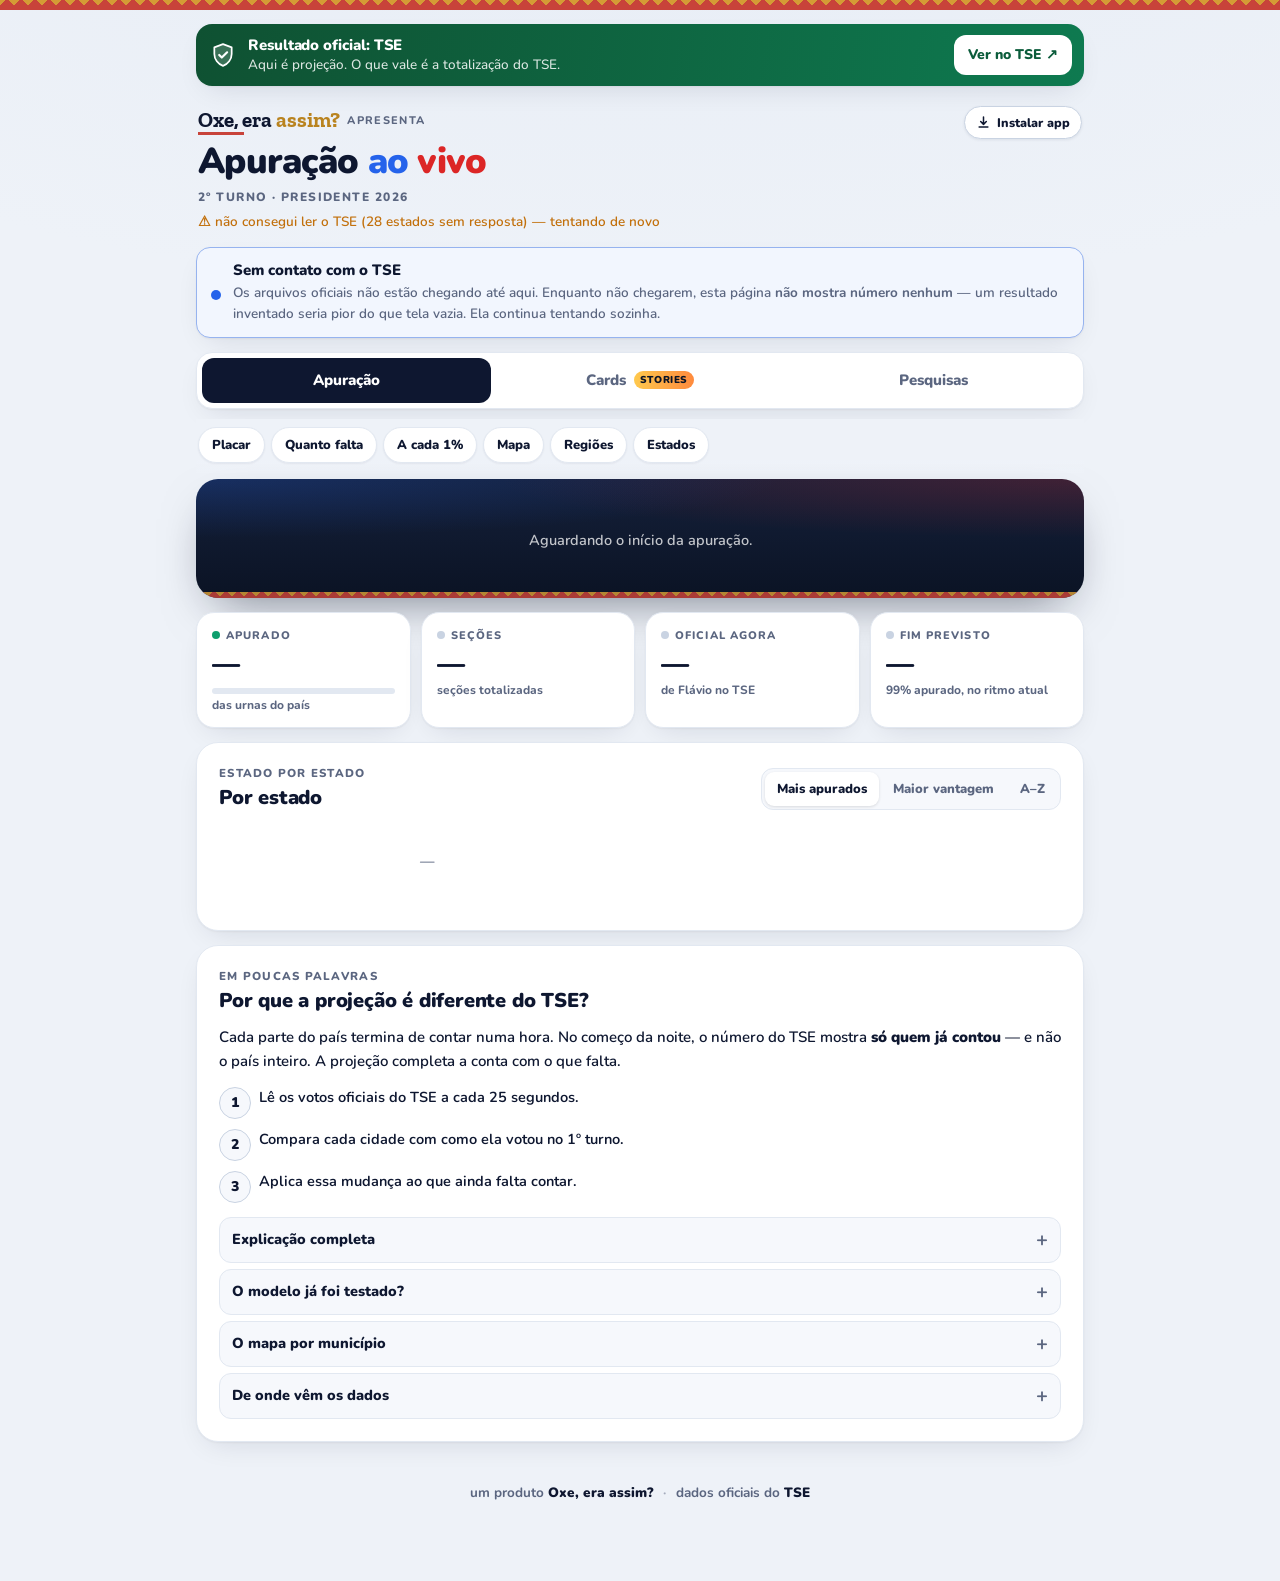
==== commit 278e37fd: "Compartilhar que funciona no Instagram e WhatsApp, botão de instalar sempre à mão, atualização autom" ====
--- a/apuracao.html
+++ b/apuracao.html
@@ -692,11 +692,17 @@
 #palpite{width:100%;accent-color:var(--texto);margin-top:6px}
 .sel{flex:1;font:inherit;font-size:15px;font-weight:750;color:var(--texto);background:var(--superficie-2);
   border:1px solid var(--linha-forte);border-radius:12px;padding:10px 12px}
-.cardModal{position:fixed;inset:0;z-index:120;background:rgba(3,6,12,.88);display:flex;
-  align-items:center;justify-content:center;padding:14px;backdrop-filter:blur(6px)}
-.cm-caixa{display:flex;gap:16px;align-items:center;max-height:100%;flex-wrap:wrap;justify-content:center}
-.cm-caixa img{height:min(68vh,calc((100vw - 28px) * 16 / 9));aspect-ratio:9/16;border-radius:16px;
-  box-shadow:0 30px 60px -20px rgba(0,0,0,.8)}
+.cardModal{position:fixed;inset:0;z-index:120;background:rgba(3,6,12,.9);
+  overflow-y:auto;-webkit-overflow-scrolling:touch;padding:14px 14px 28px;backdrop-filter:blur(6px)}
+.cm-caixa{display:flex;gap:14px;align-items:center;flex-wrap:wrap;justify-content:center;
+  min-height:100%;margin:0 auto}
+/* A imagem nunca empurra os botões para fora da tela: no celular ela ocupa
+ * no máximo metade da altura, e o modal rola se precisar. */
+.cm-caixa img{height:min(52vh,calc((100vw - 28px) * 16 / 9));aspect-ratio:9/16;border-radius:16px;
+  box-shadow:0 30px 60px -20px rgba(0,0,0,.8);-webkit-touch-callout:default;user-select:auto}
+@media (min-width:900px){ .cm-caixa img{height:min(80vh,820px)} }
+.cm-dica{color:rgba(255,255,255,.8);font-size:13px;font-weight:700;line-height:1.45;text-align:center}
+.cm-dica b{color:#FFC94D}
 .cm-acoes{display:flex;flex-direction:column;gap:8px;width:min(340px,100%)}
 .cm-acoes .bt-sec{background:rgba(255,255,255,.08);color:#fff;border-color:rgba(255,255,255,.2)}
 
@@ -742,6 +748,21 @@
 @keyframes sobe{from{opacity:0;transform:translateY(14px)}to{opacity:1;transform:none}}
 
 #previaPesquisas .pct,#mediaCorpo .pct{font-size:clamp(26px,9vw,62px)}
+.topo{position:relative}
+.btInstalarTopo{
+  position:absolute;right:2px;top:20px;display:inline-flex;align-items:center;gap:6px;
+  font:inherit;font-size:12.5px;font-weight:850;cursor:pointer;color:var(--texto);
+  background:var(--superficie);border:1px solid var(--linha-forte);border-radius:999px;
+  padding:6px 11px;box-shadow:0 1px 3px rgba(14,23,48,.08);
+}
+.btInstalarTopo:hover{border-color:var(--texto)}
+@media (max-width:420px){ .marcaOxe small{display:none} .btInstalarTopo{top:22px;padding:6px 10px} }
+.instalarCaixa{background:var(--superficie);color:var(--texto);border-radius:20px;padding:20px;
+  width:min(380px,100%);box-shadow:0 30px 60px -20px rgba(0,0,0,.8)}
+.instalarCaixa h3{margin:0 0 12px;font-size:19px;font-weight:900}
+.instalarCaixa ol{margin:0;padding-left:20px;font-size:14.5px;font-weight:650;line-height:1.55}
+.instalarCaixa li{margin-bottom:6px}
+.instalarCaixa .bt-sec{background:var(--superficie-2);color:var(--texto)}
 </style>
 </head>
 <body>
@@ -761,6 +782,9 @@
   </div>
 
   <header class="topo">
+    <button class="btInstalarTopo" id="btInstalarTopo" hidden aria-label="Instalar o app no celular">
+      <svg width="15" height="15" viewBox="0 0 24 24" fill="none" aria-hidden="true"><path d="M12 3v12m0 0-4.5-4.5M12 15l4.5-4.5M5 19h14" stroke="currentColor" stroke-width="2.4" stroke-linecap="round" stroke-linejoin="round"/></svg>
+      <span>Instalar app</span></button>
     <div class="marca">
       <span class="marcaOxe">Oxe, era <b>assim?</b> <small>apresenta</small></span>
       <h1>Apuração <span class="pl">ao</span> <span class="pt">vivo</span></h1>
@@ -1131,16 +1155,29 @@
     </div>
   </div>
 
+  <div class="cardModal" id="instalarModal" hidden>
+    <div class="cm-caixa" style="flex-direction:column;justify-content:center">
+      <div class="instalarCaixa">
+        <h3>Instale a apuração no celular</h3>
+        <div id="instalarPassos"></div>
+        <button class="bt-sec" id="instalarFechar" style="width:100%;margin-top:14px">Entendi</button>
+      </div>
+    </div>
+  </div>
+
   <div class="cardModal" id="cardModal" hidden>
     <div class="cm-caixa">
       <img id="cardImg" alt="Card para stories">
       <div class="cm-acoes">
-        <button class="bt-ouro" id="cardCompartilhar">Compartilhar (stories, WhatsApp…)</button>
+        <button class="bt-ouro" id="cardCompartilhar">Compartilhar no Instagram / WhatsApp</button>
         <div style="display:flex;gap:8px">
           <button class="bt-sec" id="cardBaixar" style="flex:1">Baixar imagem</button>
           <button class="bt-sec" id="cardWhats" style="flex:1">Link no WhatsApp</button>
         </div>
         <button class="bt-sec" id="cardFechar">Fechar</button>
+        <div class="cm-dica" id="cardDica">No compartilhar, escolha <b>Instagram → Stories</b>
+          ou <b>WhatsApp → Meu status</b>. Se não abrir, toque e segure a imagem
+          para salvar e poste da galeria.</div>
       </div>
     </div>
   </div>
@@ -3206,8 +3243,8 @@
   tx(ctx, sobre, CW - 64 - tw / 2, 120, 26, 900, OURO, "center", 3);
 }
 
-function rodape(ctx, chamada) {
-  const y = CH - 236;
+function rodape(ctx, chamada, nota) {
+  const y = CH - 262;
   // ficha marfim com régua vermelha: a cara do portal do Oxe
   rr(ctx, 60, y, CW - 120, 168, 30);
   ctx.fillStyle = MARFIM; ctx.fill();
@@ -3220,8 +3257,16 @@
   ctx.beginPath(); ctx.arc(CW - 130, y + 84, 44, 0, 7);
   ctx.fillStyle = TINTA; ctx.fill();
   tx(ctx, "→", CW - 130, y + 102, 52, 900, OURO, "center");
-  tx(ctx, "Resultado oficial: TSE · esta é uma projeção estatística", CW / 2, CH - 44, 24, 750,
-    "rgba(251,248,241,.5)", "center");
+  // Selo de origem: deixa claro de onde o card saiu, mesmo quando circula
+  // sem legenda. Discreto, em versalete dourado, com o endereço do projeto.
+  const selo = "CARD GERADO NO PROJETO APURAÇÃO 2026 · OXE, ERA ASSIM?";
+  const ws = largura(ctx, selo, 21, 900) + selo.length * 2.2;
+  ctx.fillStyle = "rgba(242,181,68,.55)";
+  ctx.fillRect(CW / 2 - ws / 2 - 46, CH - 77, 30, 2);
+  ctx.fillRect(CW / 2 + ws / 2 + 16, CH - 77, 30, 2);
+  tx(ctx, selo, CW / 2, CH - 70, 21, 900, "rgba(242,181,68,.9)", "center", 2.2);
+  tx(ctx, (nota || "Resultado oficial: TSE · esta é uma projeção estatística")
+, CW / 2, CH - 40, 19, 750, "rgba(251,248,241,.5)", "center");
 }
 
 function blocoDuelo(ctx, y, h, titulo, pPl, destaque, rodapeTxt) {
@@ -3301,14 +3346,14 @@
   blocoDuelo(ctx, 916, 370, "PROJEÇÃO DO RESULTADO FINAL", c.pr, true,
     c.lo != null ? `margem ${n1(c.lo)}–${n1(c.hi)}%${ch}` : "");
   // regiões
-  let y = 1346;
+  let y = 1332;
   tx(ctx, "POR REGIÃO", 100, y, 28, 900, OURO, "left", 5);
   tx(ctx, "apurado", 570, y, 24, 800, "rgba(251,248,241,.55)", "center", 2);
   tx(ctx, "projeção", CW - 100, y, 24, 800, "rgba(251,248,241,.55)", "right", 2);
   y += 8;
   for (const [nome, apu, p] of c.reg || []) {
-    y += 61;
-    tx(ctx, nome, 100, y, 36, 900, MARFIM);
+    y += 57;
+    tx(ctx, nome, 100, y, 34, 900, MARFIM);
     rr(ctx, 440, y - 22, 200, 14, 7); ctx.fillStyle = "rgba(251,248,241,.12)"; ctx.fill();
     rr(ctx, 440, y - 22, Math.max(14, 200 * Math.min(apu, 100) / 100), 14, 7);
     ctx.fillStyle = "#34D399"; ctx.fill();
@@ -3340,7 +3385,7 @@
   }
   tx(ctx, "Domingo, depois da apuração, o card mostra por quanto errei.", CW / 2, 1520, 32, 750,
     "rgba(255,255,255,.6)", "center");
-  rodape(ctx, "Faça o seu palpite");
+  rodape(ctx, "Faça o seu palpite", "Palpite pessoal · o resultado oficial é o do TSE");
 }
 
 function cardLugar(ctx, d) {
@@ -3369,7 +3414,7 @@
     "no 1º turno as pesquisas erraram o líder");
   tx(ctx, "Às 17h a apuração começa aqui,", CW / 2, 1280, 48, 900, "#fff", "center");
   tx(ctx, "com projeção ao vivo.", CW / 2, 1345, 48, 900, "#fff", "center");
-  rodape(ctx, "Ative o lembrete: siga " + PERFIL);
+  rodape(ctx, "Siga " + PERFIL, "Média de pesquisas, não resultado · apuração oficial: TSE");
 }
 
 function cardPesquisas(ctx, d) {
@@ -3399,7 +3444,7 @@
   }
   tx(ctx, "Atenção: no 1º turno as pesquisas erraram o líder.", CW / 2, CH - 280, 30, 850,
     OURO, "center");
-  rodape(ctx, "Siga " + PERFIL);
+  rodape(ctx, "Siga " + PERFIL, "Pesquisas de intenção de voto, não resultado · registradas no TSE");
 }
 
 function cardAuditoria(ctx) {
@@ -3489,12 +3534,46 @@
 });
 
 let cardAberto = null;
+/* Abrir o Instagram ou o WhatsApp pela janela de compartilhar do celular tem
+ * três exigências que derrubavam o botão antes:
+ *   1. a chamada precisa sair DIRETO do toque — qualquer espera antes dela
+ *      (gerar a imagem, copiar texto) faz o navegador recusar;
+ *   2. o Instagram e o status do WhatsApp só aparecem na lista quando vai
+ *      SÓ a imagem, sem texto junto;
+ *   3. a imagem precisa estar pronta antes do toque.
+ * Então a imagem é preparada quando o card abre, o botão só acende quando
+ * ela está pronta, e o toque chama navigator.share com o arquivo e nada mais.
+ * O texto com o link vai para a área de transferência depois. */
+const navInterno = /Instagram|FBAN|FBAV|FB_IAB|Line\/|MicroMessenger|TikTok|Snapchat/i
+  .test(navigator.userAgent);
+
 async function abrirCard(def) {
   cardAberto = def;
+  const bt = $("cardCompartilhar");
+  bt.disabled = true; bt.textContent = "Preparando a imagem…";
+  $("cardModal").hidden = false;
+  $("cardModal").scrollTop = 0;
   const cv = await desenharCard(def);
   $("cardImg").src = cv.toDataURL("image/png");
-  $("cardModal").hidden = false;
-  cardAberto.blob = await new Promise((res) => cv.toBlob(res, "image/png"));
+  // JPEG de alta qualidade: metade do tamanho do PNG, e o WhatsApp aceita
+  // melhor no status.
+  const blob = await new Promise((res) => cv.toBlob(res, "image/jpeg", 0.93));
+  if (cardAberto !== def) return;
+  def.blob = blob;
+  def.arquivo = new File([blob], "oxe-apuracao-" + (def.k != null ? def.k + "pct" : def.tipo) + ".jpg",
+    { type: "image/jpeg", lastModified: Date.now() });
+  const podeArquivo = !!(navigator.canShare && navigator.canShare({ files: [def.arquivo] }));
+  bt.disabled = false;
+  bt.textContent = podeArquivo ? "Compartilhar no Instagram / WhatsApp" : "Salvar imagem";
+  $("cardDica").innerHTML = navInterno
+    ? "Você abriu pelo navegador do Instagram, que não deixa compartilhar imagem. "
+      + "Toque em <b>⋯</b> e escolha <b>Abrir no navegador</b> — ou toque e segure "
+      + "a imagem para salvar e poste da galeria."
+    : podeArquivo
+      ? "No compartilhar, escolha <b>Instagram → Stories</b> ou <b>WhatsApp → Meu status</b>. "
+        + "O texto com o link fica copiado para você colar."
+      : "Este navegador não compartilha imagem direto: salve a imagem e poste "
+        + "da galeria. Toque e segure a imagem também funciona.";
 }
 
 function textoCard(def) {
@@ -3511,12 +3590,18 @@
   return `Apuração 2026 ao vivo, com projeção: https://${SITE}/ · ${PERFIL}`;
 }
 
-$("cardCompartilhar").addEventListener("click", async () => {
-  if (!cardAberto) return;
-  const blob = cardAberto.blob;
-  const arq = blob && new File([blob], "oxe-apuracao.png", { type: "image/png" });
-  if (arq && navigator.canShare && navigator.canShare({ files: [arq] })) {
-    try { await navigator.share({ files: [arq], text: textoCard(cardAberto) }); } catch {}
+$("cardCompartilhar").addEventListener("click", () => {
+  const def = cardAberto;
+  if (!def || !def.arquivo) return;
+  const dados = { files: [def.arquivo] };
+  if (navigator.canShare && navigator.canShare(dados)) {
+    // Nada de await antes desta linha.
+    navigator.share(dados).then(() => {
+      if (navigator.clipboard) navigator.clipboard.writeText(textoCard(def)).catch(() => {});
+    }).catch((e) => {
+      if (e && e.name === "AbortError") return;   // a pessoa fechou a janela
+      baixarCard();
+    });
     return;
   }
   baixarCard();
@@ -3524,16 +3609,19 @@
 
 function baixarCard() {
   if (!cardAberto || !cardAberto.blob) return;
+  const url = URL.createObjectURL(cardAberto.blob);
   const a = document.createElement("a");
-  a.href = URL.createObjectURL(cardAberto.blob);
-  a.download = "oxe-apuracao-" + (cardAberto.k != null ? cardAberto.k + "pct" : cardAberto.tipo) + ".png";
+  a.href = url;
+  a.download = cardAberto.arquivo ? cardAberto.arquivo.name : "oxe-apuracao.jpg";
   document.body.appendChild(a); a.click(); a.remove();
-  setTimeout(() => URL.revokeObjectURL(a.href), 4000);
+  setTimeout(() => URL.revokeObjectURL(url), 60000);
+  $("cardDica").innerHTML = "Imagem salva. Agora é só postar da galeria no "
+    + "<b>stories</b> ou no <b>status</b>. Se não salvou, toque e segure a imagem.";
 }
 $("cardBaixar").addEventListener("click", baixarCard);
 $("cardWhats").addEventListener("click", () => {
   if (!cardAberto) return;
-  window.open("https://wa.me/?text=" + encodeURIComponent(textoCard(cardAberto)), "_blank", "noopener");
+  location.href = "https://wa.me/?text=" + encodeURIComponent(textoCard(cardAberto));
 });
 $("cardFechar").addEventListener("click", () => { $("cardModal").hidden = true; });
 $("cardModal").addEventListener("click", (ev) => {
@@ -4819,30 +4907,76 @@
 const dispensar = () => {
   try { localStorage.setItem("instalar-dispensado", "1"); } catch {}
 };
-
-// Android e desktop: o navegador avisa quando a instalação é possível.
+const ehIOS = /iphone|ipad|ipod/i.test(navigator.userAgent)
+  || (navigator.platform === "MacIntel" && navigator.maxTouchPoints > 1);
+const ehAndroid = /android/i.test(navigator.userAgent);
+
+// O botão discreto do topo fica sempre lá — só some quando o app já está
+// instalado e aberto como app.
+if (!jaInstalado) $("btInstalarTopo").hidden = false;
+
+// Android e computador: o navegador avisa quando a instalação é possível.
 let promptInstalar = null;
 window.addEventListener("beforeinstallprompt", (e) => {
   e.preventDefault();
   promptInstalar = e;
   if (!jaInstalado && !dispensado) $("cartaoInstalar").style.display = "flex";
 });
-
-$("btInstalar").addEventListener("click", async () => {
-  if (!promptInstalar) return;
+window.addEventListener("appinstalled", () => {
   $("cartaoInstalar").style.display = "none";
-  promptInstalar.prompt();
-  await promptInstalar.userChoice;
+  $("btInstalarTopo").hidden = true;
   promptInstalar = null;
 });
 
+async function pedirInstalacao() {
+  if (promptInstalar) {
+    const p = promptInstalar;
+    promptInstalar = null;
+    $("cartaoInstalar").style.display = "none";
+    p.prompt();
+    try { await p.userChoice; } catch {}
+    return true;
+  }
+  return false;
+}
+
+/* Quando o navegador não oferece a instalação direta (iPhone, navegador do
+ * Instagram, Android sem o aviso), explica o caminho em três passos. */
+function mostrarComoInstalar() {
+  let passos;
+  if (navInterno) {
+    passos = ["Toque em <b>⋯</b> (canto da tela).",
+      "Escolha <b>Abrir no navegador</b> (Chrome ou Safari).",
+      "Lá, toque em <b>Instalar app</b> no alto da página."];
+  } else if (ehIOS) {
+    passos = ["Toque em <b>Compartilhar</b> (o quadrado com a seta, na barra do Safari).",
+      "Role e escolha <b>Adicionar à Tela de Início</b>.",
+      "Toque em <b>Adicionar</b>. O app aparece com o ícone da apuração."];
+  } else if (ehAndroid) {
+    passos = ["Toque no menu <b>⋮</b> do Chrome (canto de cima).",
+      "Escolha <b>Instalar app</b> ou <b>Adicionar à tela inicial</b>.",
+      "Confirme em <b>Instalar</b>."];
+  } else {
+    passos = ["No Chrome ou Edge, clique no ícone de instalar na barra de endereço "
+      + "(ou no menu ⋮ → <b>Instalar</b>).", "Confirme em <b>Instalar</b>."];
+  }
+  $("instalarPassos").innerHTML = "<ol>" + passos.map((p) => "<li>" + p + "</li>").join("") + "</ol>";
+  $("instalarModal").hidden = false;
+}
+$("instalarFechar").addEventListener("click", () => { $("instalarModal").hidden = true; });
+
+$("btInstalarTopo").addEventListener("click", async () => {
+  if (!(await pedirInstalacao())) mostrarComoInstalar();
+});
+$("btInstalar").addEventListener("click", async () => {
+  if (!(await pedirInstalacao())) mostrarComoInstalar();
+});
 $("btFechar").addEventListener("click", () => {
   $("cartaoInstalar").style.display = "none";
   dispensar();
 });
 
 // iPhone e iPad: o Safari não oferece o aviso, então explicamos o caminho.
-const ehIOS = /iphone|ipad|ipod/i.test(navigator.userAgent);
 if (ehIOS && !jaInstalado && !dispensado) {
   $("cartaoIOS").style.display = "flex";
 }
@@ -4851,6 +4985,22 @@
   dispensar();
 });
 
+/* Pedido automático: no primeiro toque da pessoa na página, se o navegador
+ * permite instalar, a janela de instalação abre sozinha. Uma vez só por
+ * aparelho — insistir a cada visita viraria incômodo. (O navegador não deixa
+ * abrir essa janela sem um toque; o primeiro toque é o mais cedo possível.) */
+const jaPerguntou = (() => { try { return localStorage.getItem("instalar-perguntado") === "1"; } catch { return true; } })();
+if (!jaInstalado && !jaPerguntou) {
+  const primeiroToque = async (ev) => {
+    if (!promptInstalar) return;          // ainda não dá para instalar: espera o próximo
+    if (ev.target.closest && ev.target.closest("a,button,input,select,summary,.thumb,path.m")) return;
+    document.removeEventListener("pointerup", primeiroToque, true);
+    try { localStorage.setItem("instalar-perguntado", "1"); } catch {}
+    pedirInstalacao();
+  };
+  document.addEventListener("pointerup", primeiroToque, true);
+}
+
 </script>
 </body>
 </html>
